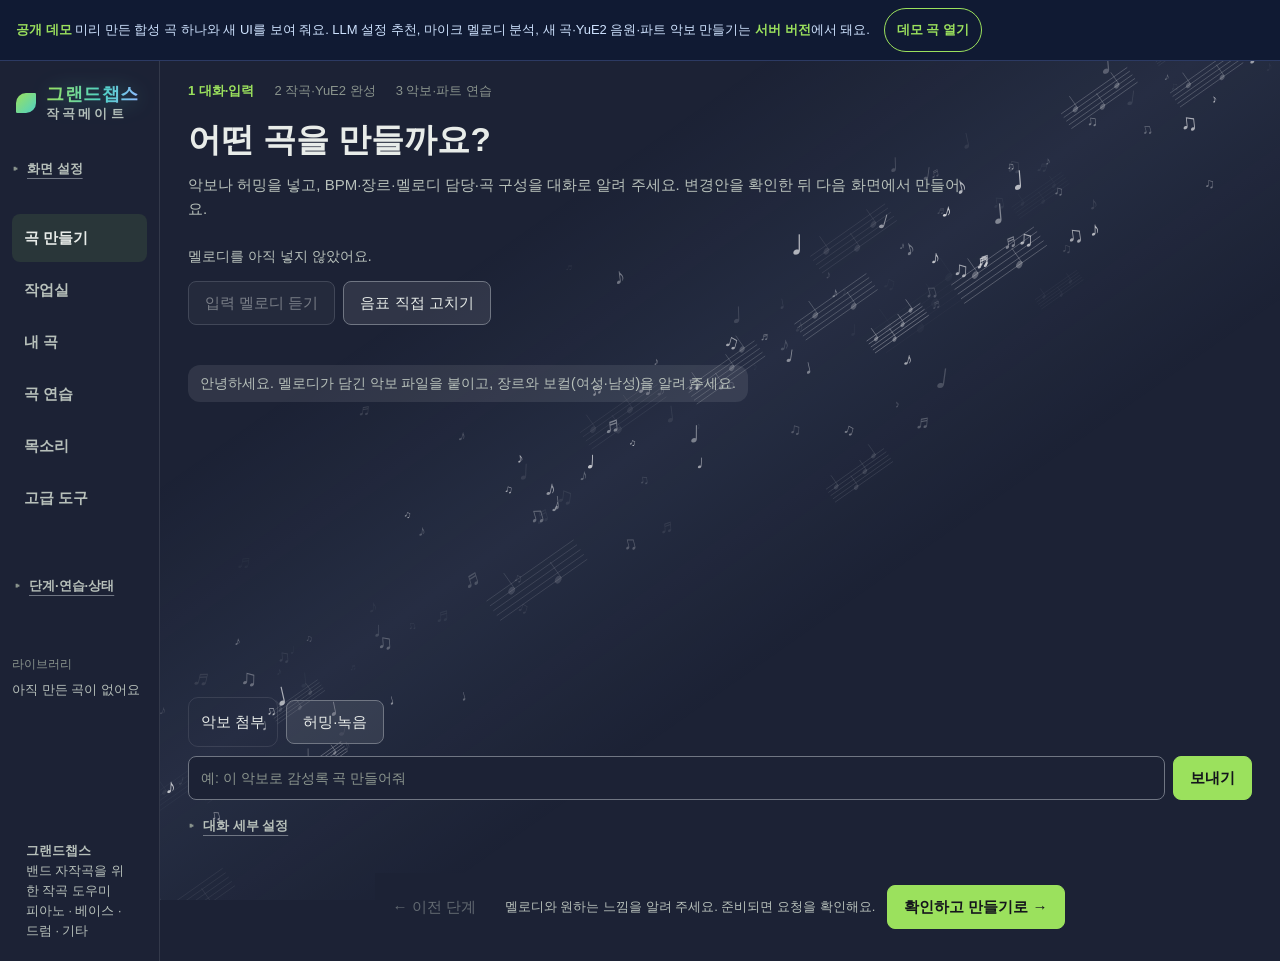
==== index.html @ 8d896503 "Keep short workspace pages and sidebar usable in the static demo" ====
<!doctype html><html lang="ko"><head><meta charset="utf-8">
<title>그랜드챕스 작곡메이트</title>
<meta name="viewport" content="width=device-width, initial-scale=1">
<style>/* 작곡메이트 - dark glass theme on the owner's palette sheet v3: a violet-tinged dark grey page, translucent glass panels over big genre-coloured lights,
   neutral greys without a green cast; lime = the user's seed, teal = what the app made, orange = warning / substitution.
   Lime and teal are for buttons, selected states, seed / app notes, the ambient glow, the hero and the cover only; panels, hairlines and help text stay grey. */
:root {
  color-scheme: dark;
  /* neutrals (sheet v3): page / glass panel / element on a panel / hairline. The three glass values are real alpha whites, so the lights show through. */
  --bg: #1C2235;                          /* page: a night-sky navy (user, 2026-10-13: the grey was "too black") */
  --surface: rgba(255,255,255,.06);       /* section cards, panels (+ backdrop-filter: blur(16px) on .card) */
  --surface-2: rgba(255,255,255,.09);     /* on a panel: tiles, chips, secondary buttons, ask boxes */
  --border: rgba(255,255,255,.10);        /* hairline, only where needed */
  /* the sheet's solid look-alikes over --bg: used inside color-mix(), for SVG fills, popups and as the fallback without backdrop-filter */
  --surface-px: #272E44; --surface-2-px: #303852; --border-px: #3C4561;
  /* text in three levels */
  --fg: #E8ECE9;          /* headings, main text, button labels */
  --fg-body: #B7C0BA;     /* explanations: help paragraphs, descriptions, quiet links */
  --fg-muted: #8A948D;    /* labels, units, placeholders, disabled / inactive, tertiary */
  /* accents */
  --seed: #9BE15D;        /* user's seed melody, primary actions, selected state */
  --ai: #4FD1C5;          /* made by the AI / the app */
  --warn: #F5A35C;        /* warnings, substitutions, needs a fix */
  /* derived from the neutrals only (mixes of grey with grey) */
  --surface-3: rgba(255,255,255,.14);                                  /* pressed / hover */
  --line-strong: color-mix(in srgb, var(--fg) 38%, var(--surface-px)); /* control border, grid bar lines (about 3:1 on a panel) */
  --seed-ink: #14151C;                                                 /* dark text on lime / the lime-teal gradient */
  /* tints below carry meaning (seed notes, app-made parts, warnings, selected state), they are not surfaces */
  --seed-tint: color-mix(in srgb, var(--seed) 14%, var(--surface-px));
  --seed-on: color-mix(in srgb, var(--seed) 10%, transparent);       /* selected choice: lime 10% over whatever is behind */
  --ai-tint: color-mix(in srgb, var(--ai) 14%, var(--surface-px));
  --warn-tint: color-mix(in srgb, var(--warn) 14%, var(--surface-px));
  --grad: linear-gradient(90deg, var(--seed), var(--ai));            /* the seed grows into a song: brand mark, hero rule, progress, seed word */
  --mid-k: 1;                                                        /* the third (mixed) light's strength: 0 on narrow screens */
  --grad-btn: linear-gradient(135deg, var(--seed), var(--ai));       /* main buttons and the "on" instrument chips */
  /* genre tile colours are set per tile below ([data-genre]); these two are the fallback for genres without a tile */
  --g-fallback-a: var(--fg-muted); --g-fallback-b: var(--border);
  /* type scale */
  --fs-h1: clamp(32px, 4.8vw, 54px); --fs-h2: 24px; --fs-h3: 16px; --fs-body: 15px; --fs-small: 13px;
  /* shape + space */
  --r-sm: 8px; --r-md: 12px; --r-lg: 16px; --r-pill: 999px;
  --gutter: 32px; --side-w: 220px; --player-h: 72px;
  --font: -apple-system, BlinkMacSystemFont, "Apple SD Gothic Neo", "Pretendard", "Noto Sans KR", "Malgun Gothic", "Segoe UI", sans-serif;
  --mono: ui-monospace, "SF Mono", Menlo, Consolas, monospace;
}
/* the two light colours follow the chosen genre (app.js syncGlow sets them on :root); registered as colours so a change really eases over 0.6 s */
@property --glow-a { syntax: "<color>"; inherits: true; initial-value: #9BE15D; }
@property --glow-b { syntax: "<color>"; inherits: true; initial-value: #4FD1C5; }
:root { transition: --glow-a .6s ease, --glow-b .6s ease; }
/* no backdrop-filter: the panels fall back to the sheet's solid approximations */
@supports not ((backdrop-filter: blur(1px)) or (-webkit-backdrop-filter: blur(1px))) {
  :root { --surface: #272E44; --surface-2: #303852; --border: #3C4561; --surface-3: #48526F; }
}
* { box-sizing: border-box; }
html { scroll-behavior: smooth; scroll-padding-top: 16px; }
body { margin: 0; position: relative; background: var(--bg); color: var(--fg); font: var(--fs-body)/1.6 var(--font); overflow-x: hidden; -webkit-font-smoothing: antialiased; }
/* depth: three round lights (800 px, 22% at the centre, easing to 0) at the top of the page, centred behind the hero so the panels below catch only their softer
   tails: --glow-a left, --glow-b right, their mix at the top centre (dropped on narrow screens, where two lights already cover the width). Glass panels show them through. */
body::before { content: ""; position: absolute; left: 0; right: 0; top: 0; height: 620px; pointer-events: none; z-index: 0;
  background:
    radial-gradient(circle 400px at 14% 150px, color-mix(in srgb, var(--glow-a) 22%, transparent), color-mix(in srgb, var(--glow-a) 11%, transparent) 40%, color-mix(in srgb, var(--glow-a) 3%, transparent) 70%, transparent),
    radial-gradient(circle 400px at 86% 130px, color-mix(in srgb, var(--glow-b) 22%, transparent), color-mix(in srgb, var(--glow-b) 11%, transparent) 40%, color-mix(in srgb, var(--glow-b) 3%, transparent) 70%, transparent),
    radial-gradient(circle 400px at 50% 40px, color-mix(in srgb, color-mix(in srgb, var(--glow-a), var(--glow-b)) calc(22% * var(--mid-k)), transparent), color-mix(in srgb, color-mix(in srgb, var(--glow-a), var(--glow-b)) calc(11% * var(--mid-k)), transparent) 40%, color-mix(in srgb, color-mix(in srgb, var(--glow-a), var(--glow-b)) calc(3% * var(--mid-k)), transparent) 70%, transparent); }
@media (max-width: 860px) { :root { --mid-k: 0; } }
a { color: var(--fg); text-decoration-color: var(--seed); text-underline-offset: 3px; }
code { font-family: var(--mono); font-size: .9em; background: var(--surface-2); padding: 1px 6px; border-radius: 6px; }

/* ---------- layout: sidebar + content ---------- */
.app { display: flex; min-height: 100vh; position: relative; z-index: 1; }
.side { position: sticky; top: 0; align-self: flex-start; height: 100vh; width: var(--side-w); flex: 0 0 var(--side-w);
  background: transparent; padding: 28px 16px; display: flex; flex-direction: column; gap: 24px; overflow-y: auto; }
.brand { display: flex; align-items: center; gap: 10px; font-size: 19px; font-weight: 800; letter-spacing: -.02em; padding: 0 8px; }
/* the name in two lines: 그랜드챕스 (the band) large and bright, 작곡메이트 small and spaced under it */
.brand-name {
  display: flex; flex-direction: column; line-height: 1.05; }
.brand-main {
  font-size: 25px; font-weight: 900; letter-spacing: .03em; font-style: normal; background: linear-gradient(100deg, var(--seed) 0%, var(--ai) 60%, #8FB8FF 100%);
  -webkit-background-clip: text; background-clip: text; color: transparent; filter: drop-shadow(0 2px 10px color-mix(in srgb, var(--ai) 35%, transparent)); }
.brand-sub {
  margin-top: 4px; font-size: 12.5px; font-weight: 600; letter-spacing: .42em; color: var(--fg-body); }
.brand-dot { width: 20px; height: 20px; border-radius: 50% 6% 50% 6%; background: linear-gradient(135deg, var(--seed), var(--ai)); flex: none; }
.side nav { display: flex; flex-direction: column; gap: 4px; }
.side nav a { color: var(--fg-muted); text-decoration: none; font-weight: 600; padding: 10px 14px; border-radius: var(--r-sm); white-space: nowrap;
  border-left: 3px solid transparent; transition: background .15s, color .15s; }
.side nav a:hover { background: var(--surface-2); color: var(--fg); }
.side nav a.done { color: var(--fg); }
.side nav a.on { color: var(--fg); background: var(--seed-on); border-left-color: var(--seed); }
.side nav a:focus-visible { outline: 2px solid var(--fg); outline-offset: 2px; }
.side-note { margin: auto 0 0; padding: 0 14px; color: var(--fg-body); font-size: 12.5px; line-height: 1.6; }
.content { flex: 1 1 auto; min-width: 0; padding: 0 var(--gutter) calc(var(--player-h) + 48px); }
.hero, main { max-width: 980px; margin-left: auto; margin-right: auto; }
.hero { margin-top: 28px; padding: 44px 8px 28px; position: relative;
  display: grid; grid-template-columns: minmax(0, 1.1fr) minmax(0, 1fr); gap: 16px 40px; align-items: center; }
.hero::before { content: ""; position: absolute; left: 8px; top: 20px; width: 56px; height: 4px; border-radius: 2px; background: var(--grad); }
.hero h1 { margin: 0; font-size: var(--fs-h1); line-height: 1.12; letter-spacing: -.04em; font-weight: 800; }
.hero h1 .seed-word { color: var(--seed); background: var(--grad); -webkit-background-clip: text; background-clip: text; color: transparent; }
.hero p { margin: 18px 0 0; max-width: 460px; color: var(--fg-body); font-size: 15px; line-height: 1.65; }
.hero-roll { display: block; width: 100%; max-width: 440px; height: auto; justify-self: end; }
/* hero piano roll: the drawing is the still picture (every note visible); the loop is added only when motion is welcome */
.hero-roll .roll-row { fill: var(--fg); opacity: .035; }
.hero-roll .roll-beat { stroke: var(--fg); stroke-opacity: .10; stroke-width: 1; }
.hero-roll .roll-note { transform-box: fill-box; }
.hero-roll .seed { fill: var(--seed); transform-origin: center; }
.hero-roll .ai { fill: var(--ai); transform-origin: left center; }
.hero-roll .roll-head { stroke: var(--fg); stroke-width: 1.5; stroke-linecap: round; opacity: 0; }
@media (prefers-reduced-motion: no-preference) {
  .hero-roll .roll-note { animation-duration: 3s; animation-iteration-count: infinite; animation-timing-function: cubic-bezier(.3, .7, .3, 1); }
  .hero-roll .roll-head { opacity: .35; animation: roll-head 3s linear infinite; }
  .hero-roll .s1 { animation-name: roll-s1; } .hero-roll .s2 { animation-name: roll-s2; } .hero-roll .s3 { animation-name: roll-s3; } .hero-roll .s4 { animation-name: roll-s4; }
  .hero-roll .t1 { animation-name: roll-t1; } .hero-roll .t2 { animation-name: roll-t2; } .hero-roll .t3 { animation-name: roll-t3; } .hero-roll .t4 { animation-name: roll-t4; }
  .hero-roll .t5 { animation-name: roll-t5; } .hero-roll .t6 { animation-name: roll-t6; } .hero-roll .t7 { animation-name: roll-t7; } .hero-roll .t8 { animation-name: roll-t8; }
  @keyframes roll-s1 { 0%, 4% { opacity: 0; transform: scale(.4); } 9% { opacity: 1; transform: scale(1.1); } 12%, 90% { opacity: 1; transform: scale(1); } 97%, 100% { opacity: 0; transform: scale(1); } }
  @keyframes roll-s2 { 0%, 10% { opacity: 0; transform: scale(.4); } 15% { opacity: 1; transform: scale(1.1); } 18%, 90% { opacity: 1; transform: scale(1); } 97%, 100% { opacity: 0; transform: scale(1); } }
  @keyframes roll-s3 { 0%, 16% { opacity: 0; transform: scale(.4); } 21% { opacity: 1; transform: scale(1.1); } 24%, 90% { opacity: 1; transform: scale(1); } 97%, 100% { opacity: 0; transform: scale(1); } }
  @keyframes roll-s4 { 0%, 22% { opacity: 0; transform: scale(.4); } 27% { opacity: 1; transform: scale(1.1); } 30%, 90% { opacity: 1; transform: scale(1); } 97%, 100% { opacity: 0; transform: scale(1); } }
  @keyframes roll-t5 { 0%, 30% { opacity: 1; transform: scaleX(0); } 40%, 90% { opacity: 1; transform: scaleX(1); } 97%, 100% { opacity: 0; transform: scaleX(1); } }
  @keyframes roll-t1 { 0%, 36% { opacity: 1; transform: scaleX(0); } 46%, 90% { opacity: 1; transform: scaleX(1); } 97%, 100% { opacity: 0; transform: scaleX(1); } }
  @keyframes roll-t6 { 0%, 42% { opacity: 1; transform: scaleX(0); } 52%, 90% { opacity: 1; transform: scaleX(1); } 97%, 100% { opacity: 0; transform: scaleX(1); } }
  @keyframes roll-t2 { 0%, 48% { opacity: 1; transform: scaleX(0); } 58%, 90% { opacity: 1; transform: scaleX(1); } 97%, 100% { opacity: 0; transform: scaleX(1); } }
  @keyframes roll-t3 { 0%, 54% { opacity: 1; transform: scaleX(0); } 64%, 90% { opacity: 1; transform: scaleX(1); } 97%, 100% { opacity: 0; transform: scaleX(1); } }
  @keyframes roll-t7 { 0%, 60% { opacity: 1; transform: scaleX(0); } 70%, 90% { opacity: 1; transform: scaleX(1); } 97%, 100% { opacity: 0; transform: scaleX(1); } }
  @keyframes roll-t4 { 0%, 66% { opacity: 1; transform: scaleX(0); } 76%, 90% { opacity: 1; transform: scaleX(1); } 97%, 100% { opacity: 0; transform: scaleX(1); } }
  @keyframes roll-t8 { 0%, 72% { opacity: 1; transform: scaleX(0); } 82%, 90% { opacity: 1; transform: scaleX(1); } 97%, 100% { opacity: 0; transform: scaleX(1); } }
  @keyframes roll-head { 0% { transform: translateX(0); } 90%, 100% { transform: translateX(320px); } }
}
main { padding: 8px 0 0; position: relative; }

/* ---------- cards + type ---------- */
/* one level of box: the section card (glass fill, no border). Everything inside is separated by space and small headings. */
.card { background: var(--surface); -webkit-backdrop-filter: blur(16px); backdrop-filter: blur(16px); border-radius: var(--r-lg); padding: 32px; margin: 20px 0; scroll-margin-top: 16px; }
h2 { margin: 0 0 18px; font-size: var(--fs-h2); font-weight: 800; line-height: 1.25; letter-spacing: -.03em; display: flex; align-items: center; flex-wrap: wrap; gap: 10px; }
h3 { margin: 32px 0 10px; font-size: var(--fs-h3); font-weight: 700; color: var(--fg); letter-spacing: -.01em; }
summary h3, details h3 { margin: 0; }
.row { display: flex; flex-wrap: wrap; gap: 10px 16px; align-items: center; margin: 12px 0; }
.status { color: var(--fg-muted); }
.status b { color: var(--fg); font-family: var(--mono); font-variant-numeric: tabular-nums; }
.help { color: var(--fg-body); font-size: var(--fs-small); }
.help:has(+ .more) { margin-bottom: 2px; }
.placeholder { color: var(--fg-muted); }
.hidden { display: none; }
label { color: var(--fg); }
.error, .bad { color: var(--warn); } .good { color: var(--ai); }
.error { padding: 10px 14px; border-radius: var(--r-sm); background: var(--warn-tint); border-left: 3px solid var(--warn); }
.errlist { white-space: pre-line; }
.tag { font-size: 12px; font-weight: 600; color: var(--fg-body); background: var(--surface-2); border: 1px solid var(--border);
  padding: 2px 12px; border-radius: var(--r-pill); }
.tag:empty { display: none; }
/* .ask and .error keep a tint because they carry meaning (a question, a warning) */
.ask { margin-top: 14px; padding: 16px 18px; border-radius: var(--r-md); background: var(--surface-2); }
.ask p { margin: 4px 0; } .ask h3 { margin-top: 0; }

/* ---------- controls: primary (lime, filled) / secondary (raised, outlined) / quiet (text only) ---------- */
button, select, input, textarea { font: inherit; color: var(--fg); }
button { background: var(--surface-2); border: 1px solid var(--line-strong); border-radius: var(--r-sm); padding: 9px 16px; cursor: pointer;
  transition: background .15s, border-color .15s, transform .1s, filter .15s; }
button:hover:not(:disabled) { background: var(--surface-3); border-color: var(--fg-muted); }
button:active:not(:disabled) { transform: scale(.98); }
button:disabled { opacity: .45; cursor: not-allowed; }
button.primary, button.primary:hover:not(:disabled) { background: var(--grad-btn); color: var(--seed-ink); border-color: var(--seed); font-weight: 700;
  box-shadow: 0 0 20px color-mix(in srgb, var(--seed) 30%, transparent); }
button.primary:hover:not(:disabled) { filter: brightness(1.08); box-shadow: 0 0 26px color-mix(in srgb, var(--seed) 42%, transparent); }
button.primary:active:not(:disabled) { filter: brightness(.92); }
/* quiet: stop, undo-like and back actions read as plain text until hovered */
button[id*="-stop"], #btn-step-prev, #btn-clear, #btn-edit-cancel { background: transparent; border-color: transparent; color: var(--fg-body); }
button[id*="-stop"]:hover:not(:disabled), #btn-step-prev:hover:not(:disabled), #btn-clear:hover:not(:disabled), #btn-edit-cancel:hover:not(:disabled) {
  background: var(--surface-2); border-color: var(--line-strong); color: var(--fg); }
/* selected choice (genre, instrument, melody entry mode) */
button.on { background: var(--seed-on); border-color: var(--seed); color: var(--fg); font-weight: 700; box-shadow: inset 0 0 0 1px var(--seed); }
button.on:hover:not(:disabled) { background: color-mix(in srgb, var(--seed) 16%, transparent); border-color: var(--seed); }
:focus-visible { outline: 2px solid var(--fg); outline-offset: 2px; }

input, select, textarea { background: var(--bg); border: 1px solid var(--line-strong); border-radius: var(--r-sm); padding: 9px 12px; min-width: 0; }
input::placeholder, textarea::placeholder { color: var(--fg-muted); opacity: 1; }
input:hover, select:hover, textarea:hover { border-color: var(--fg-muted); }
input:focus, select:focus, textarea:focus { outline: none; border-color: var(--seed); box-shadow: 0 0 0 3px color-mix(in srgb, var(--seed) 28%, transparent); }
input:focus-visible, select:focus-visible, textarea:focus-visible { outline: none; }
input[type="number"] { width: 90px; }
input[type="checkbox"] { width: 18px; height: 18px; padding: 0; accent-color: var(--seed); vertical-align: middle; border-radius: 4px; }
input[type="checkbox"]:focus-visible { outline: 2px solid var(--fg); outline-offset: 2px; box-shadow: none; }
input[type="file"] { border-radius: var(--r-md); max-width: 100%; }
input[type="file"]::file-selector-button { font: inherit; color: var(--fg); background: var(--surface-3); border: 0; border-radius: var(--r-sm);
  padding: 6px 14px; margin-right: 12px; cursor: pointer; }
select { appearance: none; padding-right: 34px; cursor: pointer;
  background-image: linear-gradient(45deg, transparent 50%, var(--fg-muted) 50%), linear-gradient(135deg, var(--fg-muted) 50%, transparent 50%);
  background-position: calc(100% - 18px) 55%, calc(100% - 13px) 55%; background-size: 5px 5px; background-repeat: no-repeat; }
select option { background: var(--surface-px); color: var(--fg); }
textarea { width: 100%; border-radius: var(--r-md); resize: vertical; }
details { margin: 12px 0; }
/* quiet by default: a small underlined text link, not a grey box */
summary { cursor: pointer; display: inline-block; padding: 4px 0; background: none; border: 0; color: var(--fg-body); font-size: 13px; font-weight: 600;
  list-style: none; user-select: none; text-decoration: underline; text-decoration-color: var(--line-strong); text-underline-offset: 5px; }
summary::-webkit-details-marker { display: none; }
summary::before { content: "\25B8"; display: inline-block; margin-right: 8px; color: var(--fg-muted); transition: transform .15s; text-decoration: none; }
details[open] > summary::before { transform: rotate(90deg); color: var(--fg); }
summary:hover { color: var(--fg); text-decoration-color: var(--fg-body); }
details[open] > summary { margin-bottom: 10px; color: var(--fg); }
/* the four working panels of step 3 get a heading-sized summary so the card still has a clear outline without boxes */
#practice-box > summary, #edit-box > summary, #band-box > summary, #yue-box > summary { font-size: 16px; font-weight: 700; color: var(--fg); text-decoration: none; padding: 8px 0; }
#practice-box, #edit-box, #band-box, #yue-box { margin: 28px 0; }
details.help { font-size: 14px; color: var(--fg-body); }
/* "자세히": the rest of a help paragraph */
details.more { margin: 0 0 12px; }
details.more > p { margin: 6px 0 0; font-size: 13px; color: var(--fg-body); max-width: 70ch; }
.quiet-links { margin: 18px 0 0; }
.quiet-links > details { margin: 4px 0; }
.sounds-grid { display: grid; grid-template-columns: repeat(auto-fill, minmax(210px, 1fr)); gap: 12px 16px; }
.sounds-grid label { display: flex; flex-direction: column; gap: 6px; font-size: 13px; }
.sounds-grid select { width: 100%; }

/* ---------- melody pad ---------- */
.pad { display: grid; grid-template-columns: repeat(8, 1fr); gap: 10px; margin: 16px 0; }
.pad button { padding: 14px 0; font-size: 20px; font-weight: 700; border-radius: var(--r-md); }
.pad button small { display: block; font-size: 11px; font-weight: 400; color: var(--fg-muted); }
.pad button:hover small { color: var(--fg); }
.pad.small { grid-template-columns: repeat(auto-fit, minmax(110px, 1fr)); }
.pad.small button { font-size: 13px; padding: 10px 8px; font-weight: 500; border-radius: var(--r-sm); }
.sheet-page { background: #fff; margin: 0 auto 12px; max-width: 900px; box-shadow: 0 1px 5px rgba(0,0,0,.35); }
.sheet-page svg { display: block; width: 100%; height: auto; }
.input-sheet.engraved { background: transparent; }
.tab-sheet:empty { display: none; }
.tab-sheet svg { display: block; max-width: 100%; height: auto; }
.melody .note { cursor: pointer; }
.melody .note.sel { outline: 2px solid var(--fg); outline-offset: 2px; border-radius: 4px; }
.melody { min-height: 56px; display: flex; flex-wrap: wrap; gap: 8px; padding: 12px; border-radius: var(--r-md); background: var(--bg); }
.bar { display: flex; gap: 4px; padding: 4px 8px; border-left: 2px solid var(--seed); }
.note { background: var(--seed-tint); border: 1px solid color-mix(in srgb, var(--seed) 45%, var(--surface-px)); border-radius: 8px; padding: 2px 8px; font-weight: 700; font-variant-numeric: tabular-nums; }
.note sub { color: var(--fg-body); font-weight: 400; }

/* ---------- chords / trace / leadsheet ---------- */
.chords { display: grid; grid-template-columns: repeat(auto-fill, minmax(200px, 1fr)); gap: 20px 28px; }
.chord { padding: 4px 0; }
.chord .sym { font-size: 22px; font-weight: 800; }
.chord .rn { color: var(--ai); margin-left: 8px; font-family: var(--mono); font-size: 13px; }
.chord p { margin: 6px 0; font-size: 13px; color: var(--fg-body); }
.chord.changed { outline: 2px solid var(--ai); outline-offset: 6px; border-radius: var(--r-sm); }
.trace { padding-left: 22px; margin: 0; color: var(--fg); } .trace li { margin: 5px 0; } .trace li::marker { color: var(--fg-muted); font-weight: 700; }
.trace b { margin-right: 6px; color: var(--fg); }
#leadsheet-input { width: 100%; font: 13px/1.5 var(--mono); }
.leadsheet { overflow-x: auto; background: var(--bg); padding: 14px; border-radius: var(--r-md);
  font: 13px/1.5 var(--mono); color: var(--fg); }

/* ---------- sheet music: OSMD draws black notation, so keep a light paper panel ---------- */
#sheet, #song-sheet, .input-sheet { overflow-x: auto; background: #fbfaf7; color: #111; border-radius: var(--r-md); margin-top: 12px; }
#song-sheet { margin-top: 0; }
.input-sheet { min-height: 0; }

/* ---------- piano roll (SVG): the user's notes are the seed, so lime ---------- */
.piano-roll { overflow-x: auto; border-radius: var(--r-md); margin: 12px 0; background: var(--bg); }
.piano-roll svg { display: block; touch-action: none; cursor: crosshair; user-select: none; }
.pr-row-white { fill: var(--surface-px); } .pr-row-black { fill: var(--bg); } .pr-row-key { fill: var(--surface-3); }
.pr-grid { stroke: var(--border-px); stroke-width: 1; } .pr-bar { stroke: var(--fg-muted); stroke-width: 1.5; }
.pr-note { fill: var(--seed); stroke: var(--bg); stroke-width: 1; rx: 4; }
.pr-label { fill: var(--fg-muted); font-size: 10px; }

/* ---------- style panel ---------- */
.style-box > h3:first-child { margin-top: 0; }
/* a checkbox + long sentence stays on one line instead of dropping the sentence below the box */
label.row:has(> input[type="checkbox"]) { flex-wrap: nowrap; align-items: flex-start; gap: 10px; }
label.row > input[type="checkbox"] { flex: none; margin-top: 3px; }
.filebtn { display: inline-flex; gap: 12px; align-items: center; cursor: pointer; flex-wrap: wrap; }
.filebtn input { max-width: 280px; }
#instruments, #instruments-extra { gap: 10px; }
/* instrument chips: off = grey outline only, on = the lime-teal gradient with dark ink (colour + weight, not colour alone) */
#instruments button, #instruments-extra button { border-radius: var(--r-pill); padding: 8px 18px; background: transparent; border: 1px solid var(--line-strong); color: var(--fg-body); }
#instruments button:hover:not(:disabled), #instruments-extra button:hover:not(:disabled) { background: transparent; border-color: var(--fg-body); color: var(--fg); }
#instruments button.on, #instruments-extra button.on,
#instruments button.on:hover:not(:disabled), #instruments-extra button.on:hover:not(:disabled) { background: var(--grad-btn); border-color: var(--seed); color: var(--seed-ink); font-weight: 700; box-shadow: none; }
#instruments button.on:hover:not(:disabled), #instruments-extra button.on:hover:not(:disabled) { filter: brightness(1.08); }
/* genre tiles: app.js makes one button per genre (data-genre). The tile body is the raised glass neutral; only the top band and its small
   glow take the genre's colours (--g1 -> --g2), and the selected tile gets a border and a 24 px glow in --g1. */
#genres { display: grid; grid-template-columns: repeat(auto-fill, minmax(132px, 1fr)); gap: 12px; margin: 16px 0 12px; align-items: stretch; }
#genres button { --g1: var(--g-fallback-a); --g2: var(--g-fallback-b);
  position: relative; overflow: hidden; min-height: 96px; padding: 26px 14px 12px; display: flex; align-items: flex-end; justify-content: flex-start; text-align: left;
  font-size: 16px; font-weight: 700; letter-spacing: -.01em; border: 2px solid transparent; border-radius: var(--r-md); color: var(--fg);
  /* the tile is the raised glass; a faint wash of its own colour sits under the band */
  background: linear-gradient(180deg, color-mix(in srgb, var(--g1) 14%, transparent), transparent 72%), var(--surface-2);
  transition: transform .15s, border-color .15s, box-shadow .15s; }
#genres button::before { content: ""; position: absolute; left: 0; right: 0; top: 0; height: 10px; background: linear-gradient(90deg, var(--g1), var(--g2));
  box-shadow: 0 2px 14px color-mix(in srgb, var(--g1) 30%, transparent); }
#genres button::after { content: "\2713"; position: absolute; right: 12px; bottom: 10px; font-size: 18px; font-weight: 800; color: var(--fg); opacity: 0; transform: scale(.6); transition: opacity .15s, transform .15s; }
#genres button:hover:not(:disabled) { transform: translateY(-2px); border-color: color-mix(in srgb, var(--g1) 45%, transparent); }
#genres button.on, #genres button.on:hover:not(:disabled) { border-color: var(--g1); box-shadow: 0 0 24px color-mix(in srgb, var(--g1) 35%, transparent); }
#genres button.on::after { opacity: 1; transform: scale(1); }
#genres button:focus-visible { outline: 2px solid var(--fg); outline-offset: 2px; }
/* the nine genres on screen, one colour pair each (palette sheet v2, sheet "장르 색"); unlisted genres keep the grey fallback */
#genres button[data-genre="ballad"]     { --g1: #4FD1C5; --g2: #3B5BDB; }
#genres button[data-genre="rock"]       { --g1: #FF5A4E; --g2: #FF9F43; }
#genres button[data-genre="kpop"]       { --g1: #F472B6; --g2: #A855F7; }
#genres button[data-genre="jpop"]       { --g1: #60A5FA; --g2: #22D3EE; }
#genres button[data-genre="piano_rock"] { --g1: #FBBF24; --g2: #F97316; }
#genres button[data-genre="pop_punk"]   { --g1: #FB7185; --g2: #FACC15; }
#genres button[data-genre="hard_rock"]  { --g1: #DC2626; --g2: #7F1D1D; }
#genres button[data-genre="emo_rock"]   { --g1: #A78BFA; --g2: #4FD1C5; }
#genres button[data-genre="modern_rock"]{ --g1: #34D399; --g2: #3B82F6; }
.srctag { font-size: 12px; color: var(--fg-muted); }
.srctag.rec { color: var(--ai); font-weight: 700; }
.rec-card { margin: 0; }
.rec-card dl { display: grid; grid-template-columns: max-content 1fr; gap: 4px 16px; margin: 10px 0; }
.rec-card dt { color: var(--fg-muted); } .rec-card dd { margin: 0; font-weight: 600; }

/* ---------- structure timeline: one block per section, width proportional to bars ----------
   Colour follows who wrote the section: seed (lime, the user's melody), model (teal, solid), rule (teal, dashed + paler).
   The script sets the source only on the inner .badge-seed / .badge-model / .badge-rule, so the block reads it with :has(). */
.timeline { display: flex; width: 100%; max-width: 100%; gap: 4px; margin: 12px 0; overflow-x: auto; padding: 4px 2px; }
/* flex-grow (set inline from the bar count) shares the card width proportionally, so gaps/borders never push the row out;
   min-width keeps every block clickable on a phone, where the row then scrolls horizontally instead of overflowing the card */
.tl { flex: 1 1 0%; min-width: 48px; padding: 10px 4px; overflow: hidden; border: 2px solid color-mix(in srgb, var(--ai) 55%, var(--surface-px)); border-radius: var(--r-sm);
  display: flex; flex-direction: column; align-items: center; gap: 3px; font-size: 12px; line-height: 1.25; text-align: center;
  color: var(--fg); background: var(--ai-tint); }
.tl:has(.badge-model) { border-color: var(--ai); background: color-mix(in srgb, var(--ai) 22%, var(--surface-px)); }
.tl:has(.badge-rule) { border-style: dashed; }
.tl:has(.badge-seed) { border-color: var(--seed); background: color-mix(in srgb, var(--seed) 20%, var(--surface-px)); }
.tl:hover:not(:disabled) { filter: brightness(1.2); }
.tl:focus-visible { outline: 2px solid var(--fg); outline-offset: 2px; }
.tl.selected { outline: 2px solid var(--fg); outline-offset: 2px; }
.tl .tl-name { font-weight: 700; max-width: 100%; overflow: hidden; text-overflow: ellipsis; white-space: nowrap; }
.tl .tl-bars { color: var(--fg); font-size: 11px; font-family: var(--mono); font-variant-numeric: tabular-nums; }
.badge { font-size: 11px; font-weight: 700; border-radius: var(--r-pill); padding: 0 8px; background: var(--bg); border: 1px solid var(--line-strong); color: var(--fg); white-space: nowrap; }
.badge-seed { color: var(--seed); border-color: var(--seed); }
.badge-model { color: var(--ai); border-color: var(--ai); }
.badge-rule { color: var(--ai); border-color: var(--ai); border-style: dashed; }

/* ---------- layout A (user's choice 2026-10-13): menu | create column | content ---------- */
:root { --create-w: 0px; }       /* the YuE2 column became the fourth card (user decision 2026-10-13) */
.create-col { position: sticky; top: 0; align-self: flex-start; height: 100vh; overflow-y: auto; width: var(--create-w); flex: 0 0 var(--create-w);
  padding: 28px 16px calc(var(--player-h) + 80px); border-right: 1px solid var(--border); background: color-mix(in srgb, var(--surface) 55%, transparent); }
.create-col h2 { font-size: 18px; margin: 0 0 8px; }
.create-col h2 small { color: var(--fg-muted); font-weight: 600; font-size: 12px; margin-left: 6px; }
.create-col .row { flex-wrap: wrap; gap: 8px; }
.create-col select, .create-col textarea, .create-col input[type="text"] { width: 100%; box-sizing: border-box; margin: 6px 0; }
.create-col label { display: block; font-size: 13px; }
.create-col #btn-yuesong { width: 100%; margin-top: 8px; }
#yuesong-sections { list-style: none; margin: 6px 0; padding: 0; }      /* one row per section: name, then the two boxes */
#yuesong-sections li { display: flex; flex-wrap: wrap; align-items: center; gap: 4px 12px; padding: 6px 0; border-top: 1px solid var(--border); }
#yuesong-sections li > span { flex: 1 1 100%; font-weight: 600; font-size: 13px; }
#yuesong-sections label { display: inline-flex; align-items: center; gap: 4px; }
#btn-yuesong-sections-reset { padding: 2px 8px; font-size: 12px; }
#views { margin-bottom: 14px; }
.view { padding: 32px var(--gutter); }
.view.hidden { display: none; }
body[data-view="library"] .content > :not(.view), body[data-view="queue"] .content > :not(.view), body[data-view="settings"] .content > :not(.view), body[data-view="practice"] .content > :not(.view) { display: none; }
#lib-view-list { list-style: none; margin: 16px 0 0; padding: 0; display: grid; grid-template-columns: repeat(auto-fill, minmax(240px, 1fr)); gap: 10px; }
#lib-view-list button { display: block; width: 100%; text-align: left; padding: 12px; }
#lib-view-list button small { display: block; color: var(--fg-muted); margin-top: 4px; }
.content { min-width: 0; }
/* The layout steps down with the window width: >= 1280 menu | create column | content; 980-1279 the menu folds to icons
   (its words stay in aria-label and title); 640-979 the menu is a bar on top and the create column sits over the
   content; < 640 one column with 16px sides (the last block of the responsive section). */
@media (max-width: 1279px) {
  :root { --side-w: 72px; }
  .side { padding: 28px 8px; align-items: stretch; }
  .side .lbl, .side .side-lib, .side .side-lib-title, .side .side-note { display: none; }
  .brand { justify-content: center; padding: 0; }
  .side nav a { padding: 10px 0; text-align: center; font-size: 17px; }
}
@media (max-width: 979px) {
  :root { --side-w: 0px; --gutter: 16px; }
  .app { flex-direction: column; flex-wrap: nowrap; }
  .side { position: sticky; top: 0; z-index: 40; width: 100%; flex: none; height: auto; flex-direction: row; align-items: center; gap: 12px;
    padding: 10px var(--gutter); border-bottom: 1px solid var(--border); background: color-mix(in srgb, var(--bg) 92%, transparent);
    -webkit-backdrop-filter: blur(14px); backdrop-filter: blur(14px); overflow: hidden; }
  .side .lbl { display: inline; }
  .brand { font-size: 16px; white-space: nowrap; flex: none; }
  .side nav { flex-direction: row; gap: 4px; overflow-x: auto; flex: 0 1 auto; min-width: 0; scrollbar-width: none; }
  .side nav a { padding: 7px 12px; font-size: 14px; border-left: 0; border-bottom: 3px solid transparent; }
  .side nav a.on { border-bottom-color: var(--seed); }
  #views { margin-bottom: 0; }
  .create-col { position: static; height: auto; overflow: visible; width: auto; flex: 1 1 100%; border-right: 0; border-bottom: 1px solid var(--border);
    padding: 20px var(--gutter) 16px; }
  .content { padding-bottom: calc(var(--player-h) * 2 + 48px); }   /* room to scroll clear of the library bar and the player bar */
}

/* ---------- library: the list in the side menu and its own player (YuE2 songs) ---------- */
.side-lib { margin-top: 18px; }
.side-lib-title { font-size: 12px; color: var(--fg-muted); margin-bottom: 6px; }
#lib-list { max-height: 34vh; overflow-y: auto; margin: 0; padding: 0; list-style: none; }
#lib-list button { display: block; width: 100%; text-align: left; margin: 0 0 4px; padding: 6px 8px; font-size: 12px; background: transparent; }
#lib-list button small { display: block; color: var(--fg-muted); }
#lib-list button.on { outline: 1px solid var(--seed); color: var(--seed); }
/* keyboard focus as on the menu links; in the scrolling list the ring is drawn inside, where it is not clipped */
#lib-list button:focus-visible { outline: 2px solid var(--fg); outline-offset: -2px; }
#lib-view-list button:focus-visible, .create-col button:focus-visible, .libbar button:focus-visible { outline: 2px solid var(--fg); outline-offset: 2px; }
.libbar { position: fixed; left: calc(var(--side-w) + var(--create-w)); right: 0; bottom: var(--player-h); z-index: 49; display: flex; flex-wrap: wrap; align-items: center; gap: 12px;
  padding: 8px var(--gutter); background: color-mix(in srgb, var(--surface-px) 92%, transparent);   /* starts right of the create column, which stays usable */
  -webkit-backdrop-filter: blur(16px); backdrop-filter: blur(16px); border-top: 1px solid var(--line-strong); }
.libbar.hidden { display: none; }
.libbar audio { flex: 1 1 260px; height: 34px; }
.libbar #lib-volume { width: 110px; }
.libbar pre { flex: 1 1 100%; max-height: 30vh; overflow: auto; margin: 0; white-space: pre-wrap; color: var(--fg-body); font: inherit; }
@media (max-width: 979px) { .libbar { left: 0; } }      /* the create column is no longer beside the content: full width */

/* ---------- bottom now-playing bar ---------- */
.playerbar { position: fixed; left: calc(var(--side-w) + var(--create-w)); right: 0; bottom: 0; z-index: 50; height: var(--player-h);
  display: flex; align-items: center; gap: 16px; padding: 0 var(--gutter);   /* like the library bar: the create column stays usable */
  background: color-mix(in srgb, var(--surface-px) 88%, transparent); -webkit-backdrop-filter: blur(16px); backdrop-filter: blur(16px);
  border-top: 1px solid var(--line-strong); box-shadow: 0 -8px 30px rgba(0,0,0,.45); }
.playerbar.hidden { display: none; }
@media (max-width: 979px) { .playerbar { left: 0; } }   /* the create column is above the content: full width */
.pb-bar { flex: 0 1 220px; height: 6px; border-radius: 3px; background: var(--surface-3); overflow: hidden; }
.pb-bar i { display: block; height: 100%; width: 0; background: var(--grad); }
.pb-time { flex: none; font: 12px/1 var(--mono); color: var(--fg-muted); min-width: 86px; text-align: right; font-variant-numeric: tabular-nums; }
.playerbar #pb-title { flex: 1 1 auto; min-width: 0; font-weight: 700; white-space: nowrap; overflow: hidden; text-overflow: ellipsis; }
.pb-eq { display: inline-flex; align-items: flex-end; gap: 3px; width: 28px; height: 24px; flex: none; }
.pb-eq i { display: block; width: 5px; height: 100%; border-radius: 3px; background: var(--seed); transform-origin: bottom; transform: scaleY(.35); }
.playerbar:not(.hidden) .pb-eq i { animation: pb-bounce 900ms ease-in-out infinite; }
.pb-eq i:nth-child(2) { animation-delay: -300ms; } .pb-eq i:nth-child(3) { animation-delay: -600ms; }
@keyframes pb-bounce { 0%, 100% { transform: scaleY(.3); } 50% { transform: scaleY(1); } }
.playerbar .pb-stop { background: transparent; border-color: var(--seed); color: var(--seed); font-weight: 700; flex: none; }
.playerbar .pb-stop:hover:not(:disabled) { background: var(--seed-tint); border-color: var(--seed); }
@media (prefers-reduced-motion: reduce) {
  *, *::before, *::after { animation: none !important; transition: none !important; scroll-behavior: auto !important; }
  .pb-eq i:nth-child(1) { transform: scaleY(.45); } .pb-eq i:nth-child(2) { transform: scaleY(.9); } .pb-eq i:nth-child(3) { transform: scaleY(.65); }
}

/* ---------- responsive ---------- */
@media (max-width: 860px) {
  :root { --gutter: 16px; }
  .app { flex-direction: column; }
  .side { position: sticky; top: 0; z-index: 40; width: 100%; flex: none; height: auto; flex-direction: row; align-items: center; gap: 12px;
    padding: 10px 16px; border-right: 0; border-bottom: 1px solid var(--border); background: color-mix(in srgb, var(--bg) 92%, transparent);
    -webkit-backdrop-filter: blur(14px); backdrop-filter: blur(14px); overflow: hidden; }
  .brand { padding: 0; font-size: 16px; white-space: nowrap; flex: none; }
  .side nav { flex-direction: row; gap: 4px; overflow-x: auto; flex: 1 1 auto; min-width: 0; scrollbar-width: none; }
  .side nav::-webkit-scrollbar { display: none; }
  .side nav a { padding: 7px 14px; font-size: 14px; border-left: 0; border-bottom: 3px solid transparent; }
  .side nav a.on { border-bottom-color: var(--seed); }
  .side-note { display: none; }
  .content { width: 100%; padding-top: 0; }
  .hero { margin-top: 8px; padding: 36px 4px 20px; }
  .hero::before { left: 4px; top: 12px; }
  .card { padding: 22px 16px; border-radius: var(--r-md); margin: 16px 0; }
  .playerbar { padding: 0 var(--gutter); }
  .pad { grid-template-columns: repeat(4, 1fr); gap: 8px; }
  html { scroll-padding-top: 72px; } .card { scroll-margin-top: 72px; }
}
@media (max-width: 760px) {
  .hero { grid-template-columns: 1fr; }
  .hero-roll { justify-self: start; max-width: 420px; }
  :root { --fs-h2: 22px; }
}
@media (max-width: 480px) {
  #genres { grid-template-columns: repeat(2, 1fr); }
  .pad.small { grid-template-columns: repeat(2, 1fr); }
  .row > button { flex: 1 1 auto; }
  .row > input[style] { min-width: 0 !important; width: 100%; }
  .rec-card dl { grid-template-columns: 1fr; }
}
@media (max-width: 639px) {      /* one column: 16px sides, nothing wider than the window, the bars wrap to two lines */
  :root { --gutter: 16px; --player-h: 104px; }
  .app { max-width: 100vw; overflow-x: clip; }
  .side { flex-wrap: wrap; row-gap: 6px; }
  .brand .lbl { display: none; }
  .side nav { flex: 1 1 0; }
  .side nav + .side-lib-title + nav { flex: 1 1 100%; }
  .create-col, .content { padding-left: 16px; padding-right: 16px; }
  .playerbar { flex-wrap: wrap; align-content: center; gap: 8px 12px; padding: 8px var(--gutter); }
  .playerbar #pb-title { flex: 1 1 calc(100% - 40px); }
  .pb-bar { flex: 1 1 auto; }
  .pb-time { min-width: 0; }
  .libbar { gap: 8px 6px; padding: 8px var(--gutter); }
  .libbar audio { flex: 1 1 100%; }
  .libbar #lib-volume { width: 52px; }
  .libbar button { padding: 6px 10px; }
}

/* genre traits panel */
.genre-notes { display: grid; gap: 16px; margin-top: 10px; }
.genre-note { padding: 2px 0; }
.genre-note b { font-size: 13px; }
.genre-note p { margin: 4px 0 0; font-size: 13px; color: var(--fg-body); }
.genre-note .kit { color: var(--fg-muted); }

/* uploaded score comparison */
.voice-box { margin: 14px 0; }
.voice-box p { margin: 0 0 6px; font-size: 13px; }

/* part editor grid: the app's parts are teal, the selected note is plain text colour */
.edit-grid { overflow: auto; max-height: 420px; border-radius: var(--r-sm); background: var(--bg); margin: 8px 0; }
.edit-grid svg { display: block; }
.edit-grid .eg-row-white { fill: var(--surface-px); } .edit-grid .eg-row-black { fill: var(--bg); }
.edit-grid .eg-line-bar { stroke: var(--fg-muted); } .edit-grid .eg-line-beat { stroke: var(--line-strong); } .edit-grid .eg-line-sub { stroke: var(--border-px); }
.edit-grid .eg-note { fill: var(--ai); stroke: var(--bg); }
.edit-grid .eg-note.sel { fill: var(--fg); }
.edit-grid .eg-note.over { fill: var(--fg-muted); }
.edit-grid .eg-ring { fill: var(--line-strong); opacity: .8; }
.edit-grid .eg-label { fill: var(--fg-muted); font: 10px var(--mono, monospace); }

/* one step per page: the tabs in the site header are the only visible step indicator.
   The in-body #stepper stays in the DOM (the script marks it and scrolls to it at every step change) but is clipped away,
   not display:none, so scrollIntoView still has a box to scroll to; its buttons are also tabindex=-1 and aria-hidden in the HTML. */
.stepper { position: absolute; top: 0; left: 0; width: 1px; height: 1px; margin: 0; padding: 0; overflow: hidden; clip-path: inset(50%); white-space: nowrap; list-style: none; }
.start-choice { display: flex; gap: 8px; align-items: center; flex-wrap: wrap; margin: 0 0 12px; }
.start-choice > span { color: var(--fg-body); }
.step-nav { display: flex; justify-content: space-between; align-items: center; gap: 12px; margin: 16px 0 40px; }
/* conversation mode: the form's first two steps are put away, the result cards (step 3) stay */
body.chat-mode main > [data-step="1"], body.chat-mode main > [data-step="2"] { display: none !important; }
body:not(.chat-mode) #chat-card { display: none; }
.mode-tabs { display: flex; gap: 8px; margin: 0 0 12px; }
.mode-tabs button.on { background: var(--seed); color: var(--bg); border-color: var(--seed); }
.chat-log { list-style: none; margin: 8px 0 12px; padding: 0; display: flex; flex-direction: column; gap: 8px; max-height: 46vh; overflow-y: auto; }
.chat-log li { max-width: 80%; padding: 8px 12px; border-radius: 12px; white-space: pre-wrap; line-height: 1.5; }
.chat-log li.chat-me { align-self: flex-end; background: color-mix(in srgb, var(--seed) 22%, var(--surface-2)); color: var(--fg); }
.chat-log li.chat-app { align-self: flex-start; background: var(--surface-2); color: var(--fg-body); }
main[data-step="1"] > [data-step]:not([data-step="1"]) { display: none !important; }
main[data-step="2"] > [data-step]:not([data-step="2"]) { display: none !important; }
main[data-step="3"] > [data-step]:not([data-step="3"]) { display: none !important; }
main[data-step="4"] > [data-step]:not([data-step="4"]) { display: none !important; }
main[data-start="score"] > [data-start]:not([data-start="score"]) { display: none !important; }
main[data-start="type"] > [data-start]:not([data-start="type"]) { display: none !important; }
main[data-start="sheet"] > [data-start]:not([data-start="sheet"]) { display: none !important; }
main[data-start="hum"] > [data-start]:not([data-start="hum"]) { display: none !important; }
.release-switch { display: block; margin: 12px 0 4px; font-size: 13px; }
.credits { margin: 8px 0 0; padding-left: 18px; font-size: 12px; color: var(--fg-body); }
.credits li { margin: 3px 0; }
/* instrument substitution notice (plugin missing -> default sound used) */
#audio-notes { margin: 8px 0; padding: 10px 14px; border-radius: var(--r-sm); background: var(--warn-tint); border-left: 3px solid var(--warn); color: var(--warn); }
/* ---------- song cover (drawn by app.js drawCover on a canvas; the PNG button saves the same canvas) ---------- */
.song-cover { display: block; width: min(100%, 300px); aspect-ratio: 1; height: auto; border-radius: var(--r-lg); margin: 0 0 22px; background: var(--surface-2);
  box-shadow: 0 0 40px color-mix(in srgb, var(--glow-a) 28%, transparent), 0 8px 30px rgba(0,0,0,.4); }
@media (min-width: 700px) {      /* wide: the cover sits left of the title, the sentence and the first buttons; the practice panel starts below it */
  .song-cover { float: left; width: 280px; margin: 0 32px 16px 0; }
  #practice-box { clear: both; }
}

/* paper stays paper: no lights, no glass on print */
@media print {
  body::before { display: none; }
  .card, .playerbar { background: none; -webkit-backdrop-filter: none; backdrop-filter: none; box-shadow: none; }
}
/* make step: a ring while a making request runs (a still ring under reduced motion; the words say the same) */
.make-busy { display: flex; align-items: center; gap: 10px; margin: 14px 0 0; color: var(--fg); font-size: 14px; }
.make-busy.hidden { display: none; }
.spinner { flex: none; width: 22px; height: 22px; border-radius: 50%; border: 3px solid var(--border); border-top-color: var(--seed); border-right-color: var(--ai); }
@media (prefers-reduced-motion: no-preference) { .spinner { animation: spin .8s linear infinite; } }
@keyframes spin { to { transform: rotate(360deg); } }

/* the open question's answers as buttons, right under the conversation */
.chat-choices { flex-wrap: wrap; gap: 8px; margin: 4px 0 10px; }
.chat-choices.hidden { display: none; }
.chat-choices button { border-color: var(--seed); color: var(--seed); background: var(--seed-on); font-weight: 700; }

/* ---------- the song's route map (#song-route): a station per section on one line, the dot follows the playback ---------- */
.route { display: flow-root; margin: 12px 0 8px; }     /* beside the floated cover, not under it */
.route-track { position: relative; height: 76px; margin: 0 28px; }       /* inset so the first and last names fit */
.route-line { position: absolute; left: 0; top: 32px; width: 100%; height: 12px; overflow: visible; }
.route-line line { stroke-width: 6; stroke-linecap: round; vector-effect: non-scaling-stroke; }
.route-stop { position: absolute; top: 30px; transform: translateX(-50%); padding: 22px 2px 0; border: 0; background: transparent;
  color: var(--fg-body); font-size: 12px; line-height: 1.2; white-space: nowrap; cursor: pointer; }
.route-stop::before { content: ""; position: absolute; top: 0; left: 50%; width: 16px; height: 16px; margin-left: -8px; box-sizing: border-box;
  border-radius: 50%; background: var(--bg); border: 3px solid var(--fg); }
.route-stop.up { top: -6px; padding: 0 2px 22px; }                       /* every other name above the line: short sections stay readable */
.route-stop.up::before { top: auto; bottom: -16px; }
.route-stop.mine::before { border-color: var(--seed); }
.route-stop:hover, .route-stop:focus-visible { color: var(--fg); }
.route-stop:focus-visible { outline: 2px solid var(--fg); outline-offset: 2px; border-radius: 4px; }
.route-dot { position: absolute; top: 38px; left: 0; width: 12px; height: 12px; margin: -6px 0 0 -6px; border-radius: 50%;
  background: var(--fg); box-shadow: 0 0 0 3px color-mix(in srgb, var(--fg) 25%, transparent); pointer-events: none; }
@media (prefers-reduced-motion: no-preference) { .route-dot { transition: left .2s linear; } }
.route-key { display: flex; flex-wrap: wrap; gap: 4px 14px; margin: 0; color: var(--fg-muted); font-size: 12px; }
.route-key span::before { content: ""; display: inline-block; width: 16px; height: 4px; border-radius: 2px; margin-right: 6px; vertical-align: middle; }
.route-key .k-seed::before { background: var(--seed); } .route-key .k-ai::before { background: var(--ai); } .route-key .k-rule::before { background: var(--line-strong); }

/* ---------- the part lines over the library bar (#lib-lines): one line per part, my part dimmed and dashed ---------- */
.lib-lines { list-style: none; margin: 0; padding: 0; flex: 1 1 100%; display: grid; grid-template-columns: 1fr 1fr; gap: 2px 16px; }   /* three short rows */
.lib-lines li { display: flex; align-items: center; gap: 8px; font-size: 11px; line-height: 12px; color: var(--fg-body); }
.lib-lines b { flex: 0 0 3.2em; font-weight: 600; }
.lib-lines .line { flex: 1 1 auto; height: 0; border-top: 4px solid var(--line); border-radius: 2px; }
.lib-lines .line-tag { flex: 0 0 auto; min-width: 3.5em; color: var(--line); font-weight: 700; }
.lib-lines [data-part="vocal"] { --line: var(--seed); }
.lib-lines [data-part="guitar"] { --line: var(--ai); }
.lib-lines [data-part="bass"] { --line: var(--warn); }
.lib-lines [data-part="keys"] { --line: color-mix(in srgb, var(--seed) 50%, var(--ai)); }
.lib-lines [data-part="drums"] { --line: var(--fg-body); }
.lib-lines li.mine .line { border-top-style: dashed; opacity: .45; }
.lib-lines li.mine .line-tag { color: var(--fg); }

/* ---------- a short rise into view: the finished first part and its new library card ---------- */
@media (prefers-reduced-motion: no-preference) {
  .rise { animation: rise 300ms cubic-bezier(.2,.8,.2,1); }
  @keyframes rise { from { opacity: 0; transform: translateY(12px); } to { opacity: 1; transform: none; } }
}

/* ---------- day / night: the light palette (#btn-theme sets data-theme="light"; the dark one above is the default) ---------- */
:root[data-theme="light"] {
  color-scheme: light;
  --bg: #F5F6F8; --surface: rgba(20,22,28,.05); --surface-2: rgba(20,22,28,.08); --border: rgba(20,22,28,.12);
  --surface-px: #FFFFFF; --surface-2-px: #EEF0F3; --border-px: #D5D9DF; --surface-3: rgba(20,22,28,.12);
  --fg: #15171B; --fg-body: #3E444C; --fg-muted: #5E666F;
  --seed: #3F8A12; --ai: #0F7F75; --warn: #B0560A; --seed-ink: #FFFFFF;
}
.theme-btn { display: flex; align-items: center; gap: 6px; width: 100%; margin: 0 0 14px; padding: 8px 14px; border: 1px solid var(--border);
  border-radius: var(--r-sm); background: transparent; color: var(--fg-muted); font: inherit; font-weight: 600; text-align: left; cursor: pointer; }
.theme-btn:hover { background: var(--surface-2); color: var(--fg); }
.theme-btn:focus-visible { outline: 2px solid var(--fg); outline-offset: 2px; }
@media (max-width: 1279px) { .theme-btn { justify-content: center; padding: 8px 0; } }
@media (max-width: 979px) { .theme-btn { width: auto; flex: none; margin: 0; padding: 6px 10px; } }
@media (max-width: 639px) { .theme-btn .lbl { display: none; } }      /* one column: the icon only, its name stays in aria-label and title */

/* ---------- the four-step guide at the top of the create column, and the callout of what to know ---------- */
.guide { margin: 0 0 12px; }
.guide summary { cursor: pointer; font-weight: 700; font-size: 13px; color: var(--fg); }
.guide-list { margin: 8px 0; padding-left: 20px; font-size: 13px; color: var(--fg-body); }
.guide-list li { margin: 4px 0; }
.callout { border-left: 3px solid var(--warn); background: var(--warn-tint); padding: 10px 12px; border-radius: var(--r-sm); font-size: 12.5px; color: var(--fg-body); }
.callout b { color: var(--fg); }
.callout ul { margin: 6px 0 0; padding-left: 18px; }

/* ---------- skip link: off screen until reached with Tab, then over the top left corner of the window (fixed: the page
   scrolls itself to the current step on load, so a link at the top of the document would be out of sight) ---------- */
.skip-link {
  position: fixed; left: 16px; top: -60px; z-index: 100; padding: 8px 14px; border-radius: var(--r-sm);
  background: var(--surface-px); color: var(--fg); font-weight: 700; text-decoration: none; border: 1px solid var(--line-strong); }
.skip-link:focus {
  top: 8px; outline: 2px solid var(--fg); outline-offset: 2px; }
#main-content:focus, #page-top:focus { outline: none; }

/* ---------- the flow's cards (3 song, 4 YuE2 audio, 5 part scores and practice): buttons in an even grid ---------- */
.btn-grid {
  display: grid; grid-template-columns: repeat(auto-fill, minmax(190px, 1fr)); gap: 10px; margin: 12px 0; }
.btn-grid > button { width: 100%; min-height: 44px; }
#song .song-actions { clear: none; }
#yue2-card h2 small, #practice-card h2 small { color: var(--fg-muted); font-size: 13px; font-weight: 600; margin-left: 6px; }
#yue2-card select, #yue2-card textarea, #yue2-card input[type="text"] { box-sizing: border-box; margin: 6px 0; }
#yue2-card textarea, #yue2-card input[type="text"] { width: 100%; }
#yue2-card #btn-yuesong { min-width: 200px; }
.yue2-take { margin-top: 12px; }
.yue2-take audio { width: 100%; }
.lyrics-view { white-space: pre-wrap; margin: 8px 0; padding: 10px 12px; border-radius: var(--r-sm); background: var(--surface-2);
  color: var(--fg-body); font: inherit; max-height: 30vh; overflow: auto; }
.lyrics-view.hidden { display: none; }
#lib-practice { margin-top: 16px; }
#lib-practice h3 { margin: 0 0 6px; font-size: var(--fs-h3); }
#practice-box .row { gap: 8px 10px; }
#yuesong-sections { display: grid; grid-template-columns: repeat(auto-fill, minmax(230px, 1fr)); column-gap: 20px; }   /* ten sections: a few short rows */
.side nav a[data-jump].on { background: transparent; border-left-color: transparent; }   /* 4 and 5 are places inside step 3: only "3" is lit */

/* ---------- the background notes (#bg-notes): behind everything, never in the way ---------- */
.bg-notes {
  position: fixed; inset: 0; width: 100%; height: 100%; z-index: 0; pointer-events: none; }

/* what the app understood from a message: a small line under it, like a chip */
.chat-log li.chat-understood { align-self: flex-end; max-width: 100%; margin: -2px 0 2px; padding: 2px 10px; border-radius: var(--r-pill); font-size: 12px;
  color: var(--ai); background: var(--ai-tint); list-style: none; }

/* big text: the type size variables grow (the page's sizes all come from them) */
:root[data-size="big"] { --fs-body: 18px; --fs-small: 15px; --fs-h2: 28px; --fs-h3: 19px; }
:root[data-size="big"] .help, :root[data-size="big"] .callout, :root[data-size="big"] .guide-list { font-size: 16px; }
:root[data-size="big"] button, :root[data-size="big"] select, :root[data-size="big"] input, :root[data-size="big"] textarea { font-size: 17px; }

/* the way back to the conversation, on the song card (only while the conversation is the way in) */
.back-chat { display: inline-block; margin: 0 0 10px; padding: 6px 12px; font-size: 13px; border-color: var(--seed); color: var(--seed); background: var(--seed-on); }
body:not(.chat-mode) #btn-back-chat { display: none; }

/* 2026-10-14: the YuE2 card keeps the plain choices in view; practice on a saved song has its own menu */
#yuesong-advanced { margin: 12px 0; }
#yuesong-advanced > summary { cursor: pointer; }
#yue2-card .row > b { margin-right: 4px; }
.go-practice { display: flex; flex-wrap: wrap; align-items: center; gap: 8px 14px; margin-top: 20px; padding: 14px 16px; }
.go-practice .help { flex: 1 1 220px; min-width: 0; }
#practice-export { margin: 10px 0; }
#practice-songs { display: grid; grid-template-columns: repeat(auto-fill, minmax(220px, 1fr)); gap: 10px; margin: 12px 0; padding: 0; list-style: none; }
#practice-songs button { width: 100%; text-align: left; }
#practice-songs button small { display: block; color: var(--fg-muted); }
#btn-lib-full { margin: 8px 0; }
/* Agent-first workspace: purposeful navigation, focused editor, persistent assistant. */
body.workspace-app { --side-w: 184px; --gutter: 28px; background: var(--bg); }
body.workspace-app::before, body.workspace-app .hero, body.workspace-app .mode-tabs { display: none !important; }
body.workspace-app .app { display: grid; grid-template-columns: 184px minmax(0, 1fr) 360px; min-height: 100dvh; }
body.workspace-app .side { width: auto; padding: 20px 12px; gap: 18px; background: var(--bg); border-right: 1px solid var(--border); }
body.workspace-app .brand { order: -1; padding: 4px; }
body.workspace-app .brand-main { font-size: 22px; }
body.workspace-app .brand-sub { letter-spacing: .25em; }
body.workspace-app .side nav a { min-height: 44px; border: 0; padding: 12px; color: var(--fg-body); }
body.workspace-app .side nav a.on { color: var(--fg); background: var(--seed-on); }
body.workspace-app .content { width: auto; padding: 30px 28px 120px; min-width: 0; }
.workspace-welcome { margin-bottom: 24px; }
.workspace-welcome h1, .workspace-heading h1 { font-size: clamp(25px, 2.6vw, 36px); margin: 8px 0 12px; line-height: 1.3; }
.workspace-welcome p { margin: 0 0 16px; color: var(--fg-body); max-width: 52em; }
.workspace-eyebrow { font-size: 11px; letter-spacing: .12em; }
.workspace-starts { display: flex; flex-wrap: wrap; gap: 8px; margin: 14px 0; }
body.workspace-app button { min-height: 44px; box-shadow: none; }
body.workspace-app button:focus-visible, body.workspace-app a:focus-visible { outline: 2px solid var(--seed); outline-offset: 3px; }
body.workspace-app button.primary { background: var(--seed); color: var(--seed-ink); }
body.workspace-app .card { background: var(--surface-px); backdrop-filter: none; -webkit-backdrop-filter: none; border: 1px solid var(--border); box-shadow: none; padding: 22px; margin: 16px 0; }
body.workspace-app .card h2 { font-size: 20px; margin: 0 0 12px; }
body.workspace-app .help { color: var(--fg-body); }
body.workspace-app input, body.workspace-app select, body.workspace-app textarea { max-width: 100%; min-width: 0; }
body.workspace-app .row { min-width: 0; flex-wrap: wrap; }
body.workspace-app .row > label { max-width: 100%; }
.workspace-legacy-nav { color: var(--fg-muted); font-size: 13px; }
.workspace-legacy-nav > summary { padding: 10px 2px; cursor: pointer; }
.workspace-settings { border: 1px solid var(--border); border-radius: 12px; margin: 18px 0; background: var(--surface-px); }
.workspace-settings > summary { cursor: pointer; padding: 16px; color: var(--fg-body); }
.workspace-settings .card { margin: 0 !important; border: 0 !important; }
.workspace-change-note { border: 1px solid var(--border); background: var(--warn-tint); padding: 12px 16px; border-radius: 10px; color: var(--fg); }
.workspace-seed-summary { color: var(--fg-body); font-size: 14px; padding-top: 8px; }
body.workspace-app #steps > [data-step] { display: none !important; }
body.workspace-app #step-nav { display: none !important; }
body.workspace-app[data-workspace-view="create"] #step-nav,
body.workspace-app[data-workspace-view="studio"] #step-nav,
body.workspace-app[data-workspace-view="advanced"] #step-nav { display: flex !important; }
body.workspace-app[data-workspace-view="create"] #steps[data-start="score"] > #import-card,
body.workspace-app[data-workspace-view="create"] #steps[data-start="hum"] > #hum-card,
body.workspace-app[data-workspace-view="create"] #steps > #workspace-style-settings { display: block !important; }
body.workspace-app[data-workspace-view="studio"] #steps > [data-step="2"]:not(.hidden),
body.workspace-app[data-workspace-view="studio"] #steps > [data-step="3"]:not(.hidden) { display: block !important; }
body.workspace-app[data-workspace-view="advanced"] #steps > #workspace-style-settings,
body.workspace-app[data-workspace-view="advanced"] #steps > .start-choice,
body.workspace-app[data-workspace-view="advanced"] #steps[data-start="type"] > #input-card,
body.workspace-app[data-workspace-view="advanced"] #steps[data-start="sheet"] > #leadsheet-card,
body.workspace-app[data-workspace-view="advanced"] #steps[data-start="score"] > #import-card,
body.workspace-app[data-workspace-view="advanced"] #steps[data-start="hum"] > #hum-card { display: block !important; }
body.workspace-app[data-workspace-view="advanced"] #steps > .start-choice { display: flex !important; }
body.workspace-app[data-workspace-view="voices"] #steps,
body.workspace-app[data-workspace-view="library"] #steps { display: none !important; }
body.workspace-app #assistant-dock { position: sticky; top: 0; align-self: start; height: 100dvh; overflow: auto; min-width: 0; background: var(--surface-px); border-left: 1px solid var(--border); padding: 22px 18px; display: flex; flex-direction: column; gap: 12px; }
body.workspace-app #assistant-dock #chat-card { display: flex !important; flex-direction: column; flex: 1; min-height: 0; margin: 0; padding: 0; border: 0; background: none; }
body.workspace-app #chat-card > h2 { font-size: 20px; }
body.workspace-app #chat-log { flex: 1; min-height: 120px; max-height: calc(100dvh - 395px); margin: 14px 0; font-size: 14px; }
body.workspace-app #chat-form { display: grid; grid-template-columns: minmax(0, 1fr) auto; gap: 8px; }
body.workspace-app #chat-file { grid-column: 1 / -1; width: 100%; }
body.workspace-app #chat-text { width: 100%; min-width: 0 !important; margin: 0; font-size: 14px; }
body.workspace-app #chat-options { font-size: 12px; }
.workspace-command-mode { display: flex; gap: 6px; flex-wrap: wrap; }
.workspace-command-mode button { font-size: 12px; padding: 7px 10px; flex: 1; }
.workspace-command-mode button[aria-pressed="true"] { background: var(--seed-on); border-color: var(--seed); color: var(--fg); }
#workspace-connection { font-size: 12px; padding: 8px 0; margin: 0; }
.workspace-tools { display: flex; flex-wrap: wrap; gap: 8px; }
.workspace-tools button { font-size: 12px; flex: 1; padding: 8px; }
.workspace-safety { font-size: 11px; line-height: 1.6; color: var(--fg-muted); margin: 0; }
.workspace-proposal { padding: 12px; border: 1px solid var(--border); border-radius: 10px; }
.workspace-proposal button { margin-top: 8px; }
.workspace-proposal dl { margin: 0; font-size: 13px; }
.workspace-proposal dt { color: var(--fg-body); }
.workspace-proposal dd { margin: 0 0 8px; }
.workspace-voice-panel { padding: 22px; border-radius: 12px; background: var(--surface-px); border: 1px solid var(--border); }
#workspace-voice-options { display: grid; grid-template-columns: repeat(2,minmax(0,1fr)); gap: 12px; margin: 18px 0; }
#workspace-voice-options button { text-align: left; padding: 16px; min-height: 80px; }
#workspace-voice-options button[aria-pressed="true"] { border-color: var(--seed); background: var(--seed-on); }
#workspace-chat-toggle { display: none; }
@media (max-width: 1150px) and (min-width: 701px) {
 body.workspace-app .app { grid-template-columns: 142px minmax(0,1fr) 320px; }
 body.workspace-app .content { padding: 24px 18px 100px; }
 body.workspace-app .brand-main { font-size: 18px; }
 body.workspace-app .brand-sub { font-size: 10px; }
 body.workspace-app .side { padding: 18px 8px; }
}
@media (max-width: 700px) {
 body.workspace-app .app { display: block; }
 body.workspace-app .side { position: sticky; top: 0; z-index: 50; height: auto; width: 100%; padding: 10px 12px; display: block; }
 body.workspace-app .side .brand, body.workspace-app .side .side-lib, body.workspace-app .side .side-note { display: none; }
 body.workspace-app .workspace-legacy-nav { display: block; }
 body.workspace-app .workspace-accessibility { display: block; font-size: 13px; margin: 6px 0; }
 body.workspace-app .workspace-accessibility > summary { padding: 6px 4px; cursor: pointer; }
 body.workspace-app .workspace-accessibility .theme-btn { display: inline-flex; width: auto; margin: 6px; }
 body.workspace-app #views { display: flex; flex-direction: row; overflow-x: auto; gap: 4px; }
 body.workspace-app #views a { flex: 0 0 auto; font-size: 13px; padding: 10px; }
 body.workspace-app .content { padding: 22px 16px 100px; }
 body.workspace-app .card { padding: 18px; }
 body.workspace-app .workspace-starts button { flex: 1 1 120px; }
 body.workspace-app .step-nav { flex-wrap: wrap; gap: 8px; }
 body.workspace-app #assistant-dock { position: fixed; top: auto; right: 12px; bottom: 12px; width: calc(100vw - 24px); height: min(78dvh,650px); max-height: calc(100dvh - 24px); border: 1px solid var(--border); border-radius: 16px; z-index: 1000; padding: 18px 16px 66px; transform: translateY(calc(100% + 24px)); visibility: hidden; }
 body.workspace-app.workspace-chat-open #assistant-dock { transform: none; visibility: visible; }
 body.workspace-app #chat-log { max-height: 35dvh; min-height: 90px; }
 #workspace-chat-toggle { display: block; position: fixed; bottom: 18px; right: 18px; z-index: 1001; background: var(--seed); color: var(--seed-ink); border-radius: 24px; padding: 12px 18px; }
 #workspace-voice-options { grid-template-columns: 1fr; }
}
@media (prefers-reduced-motion: reduce) { body.workspace-app *, body.workspace-app *::before { scroll-behavior: auto !important; animation: none !important; transition: none !important; } }

/* One creation page at a time; existing controls keep their state and handlers. */
body.workspace-app { overflow: hidden; }
body.workspace-app .app { grid-template-columns: 160px minmax(0,1fr); height: calc(100dvh - var(--public-notice-height,0px)); min-height: 0; }
body.workspace-app .side { overflow: auto; }
body.workspace-app .content { height: 100%; min-height: 0; padding: 20px 28px; display: flex; flex-direction: column; overflow: hidden; }
.workspace-pages { display: flex; flex-wrap: wrap; gap: 8px 20px; margin: 0 0 16px; padding: 0; list-style: none; color: var(--fg-muted); font-size: 13px; }
.workspace-pages [aria-current="step"] { color: var(--seed); font-weight: 700; }
#workspace-section-heading:not(.hidden) { display: flex; flex-wrap: wrap; align-items: center; justify-content: space-between; gap: 8px 16px; }
#workspace-description { flex-basis: 100%; order: 1; }
body[data-workspace-page="auxiliary"] .workspace-pages { display: none; }
.workspace-welcome { margin-bottom: 12px; }
.workspace-welcome h1 { margin-top: 0; }
.workspace-welcome .workspace-eyebrow { display: none; }
#workspace-dialogue { min-height: 0; flex: 1; overflow: auto; }
body.workspace-app #workspace-pages, .workspace-welcome, .workspace-heading, #workspace-changes, #workspace-edit-settings { flex: none; }
body.workspace-app #assistant-dock { position: static; height: auto; max-height: none; width: 100%; padding: 0; border: 0; display: block; overflow: visible; transform: none; visibility: visible; background: transparent; }
body.workspace-app #assistant-dock #chat-card { display: block !important; flex: none; min-height: auto; }
body.workspace-app #chat-card > h2, body.workspace-app #chat-card > .help { display: none; }
body.workspace-app #chat-log { flex: none; min-height: 80px; max-height: 24dvh; overflow: auto; }
body.workspace-app #chat-form { margin: 12px 0; min-height: 104px; flex-shrink: 0; align-items: center; }
#workspace-dialogue #assistant-dock { height: 100%; }
body.workspace-app #workspace-dialogue #chat-card { display: flex !important; height: 100%; min-height: 0; }
body.workspace-app #workspace-dialogue #chat-log { flex: 1; min-height: 32px; max-height: none; }
#workspace-dialogue .workspace-command-mode { display: none; }
#workspace-dialogue #chat-form, #workspace-dialogue #workspace-connection, #workspace-dialogue #chat-card > .row,
#workspace-dialogue .workspace-chat-settings { flex: none; }
.workspace-attach { grid-column: 1; width: fit-content; }
.workspace-attach + span { grid-column: 2; overflow-wrap: anywhere; }
body.workspace-app .filebtn { position: relative; padding: 12px; border: 1px solid var(--border); border-radius: 10px; }
body.workspace-app .filebtn:focus-within { outline: 2px solid var(--seed); outline-offset: 2px; }
body.workspace-app .filebtn input { position: absolute; inset: 0; width: 100%; height: 100%; max-width: none; opacity: 0; cursor: pointer; }
body.workspace-app #chat-file { width: 100%; }
.workspace-input-tools { grid-column: 1 / -1; gap: 8px; margin: 0; }
.workspace-input-tools #workspace-file-name { max-width: 100%; overflow: hidden; text-overflow: ellipsis; white-space: nowrap; }
.workspace-input-tools #workspace-file-name:empty { display: none; }
body.workspace-app #chat-text { grid-column: 1; min-height: 44px; }
body.workspace-app #chat-send { grid-column: 2; }
.workspace-tools { margin: 12px 0; }
.workspace-chat-settings { margin: 12px 0; }
body.workspace-app #steps { flex: 1; min-height: 0; overflow: auto; }
body.workspace-app #step-nav { position: sticky; bottom: 0; margin: 12px 0 0; padding: 12px 0; background: var(--bg); }
body.workspace-app[data-workspace-page="input"] .content:has(#steps[data-start="talk"]) #steps { flex: none; }
body.workspace-app[data-workspace-page="input"] .content:has(#steps:not([data-start="talk"])) #workspace-dialogue { display: none; }
body.workspace-app:not([data-workspace-page="input"]) #workspace-dialogue,
body.workspace-app:not([data-workspace-page="input"]) #workspace-create { display: none !important; }
body.workspace-app[data-workspace-page="settings"] #steps > [data-step] { display: none !important; }
body.workspace-app[data-workspace-page="settings"] #steps > #workspace-style-settings { display: block !important; }
body.workspace-app[data-workspace-page="input"] #steps > #workspace-style-settings { display: none !important; }
body.workspace-app[data-workspace-page="result"] #steps > [data-step="2"]:not(.hidden) { display: none !important; }
body.workspace-app[data-workspace-page="make"] #steps > [data-step="3"]:not(.hidden) { display: none !important; }
body.workspace-app:not([data-workspace-page="result"]) #steps > #workspace-result-tabs { display: none !important; }
body.workspace-app[data-workspace-page="result"] #btn-step-next { display: none; }
body.workspace-app[data-workspace-page="make"] #steps > #song:not(.hidden),
body.workspace-app[data-workspace-page="make"] #steps > #yue2-card:not(.hidden) { display: block !important; }
body.workspace-app[data-workspace-page="make"] #song > :not(h2):not(#song-cover):not(#song-route):not(#song-about):not(.workspace-playback) { display: none !important; }
body.workspace-app[data-workspace-page="make"] #song { padding: 16px; }
.workspace-request-summary { flex: none; color: var(--fg-body); font-size: 13px; padding: 8px 0; margin: 0; }
body.workspace-app:not([data-workspace-page="result"]) #workspace-result-tabs { display: none !important; }
.workspace-result-tabs { display: flex !important; gap: 8px; margin: 0 0 12px; }
.workspace-result-tabs [aria-pressed="true"] { border-color: var(--seed); color: var(--seed); }
body.workspace-app[data-workspace-page="result"] #steps > #song,
body.workspace-app[data-workspace-page="result"] #steps > #yue2-card,
body.workspace-app[data-workspace-page="result"] #steps > #practice-card { display: none !important; }
body.workspace-app[data-workspace-page="result"][data-result-panel="song"] #steps > #song:not(.hidden),
body.workspace-app[data-workspace-page="result"][data-result-panel="yue"] #steps > #yue2-card:not(.hidden),
body.workspace-app[data-workspace-page="result"][data-result-panel="practice"] #steps > #practice-card:not(.hidden) { display: block !important; }
body.workspace-app #song-cover { max-width: 150px; max-height: 150px; }
.workspace-playback { margin: 16px 0; }
body.workspace-app #workspace-chat-toggle { display: none; }
body.workspace-app[data-workspace-page="input"] #workspace-chat-toggle { display: none; }
#workspace-assistant-dialog { width: min(720px,calc(100vw - 24px)); max-height: calc(100dvh - 32px); padding: 22px; border: 1px solid var(--border); border-radius: 16px; background: var(--bg); color: var(--fg); }
#workspace-assistant-dialog::backdrop { background: #0009; }
#workspace-dialogue-close { float: right; margin-bottom: 12px; }
@media (max-width:700px) {
 body.workspace-app .app { display: flex; flex-direction: column; }
 body.workspace-app .side { flex: none; padding: 8px; position: static; overflow: visible; }
 body.workspace-app .content { flex: 1; min-height: 0; padding: 16px; }
 body.workspace-app .workspace-accessibility, body.workspace-app .workspace-legacy-nav { display: none; }
 .workspace-pages { gap: 8px; font-size: 11px; margin-bottom: 10px; }
 .workspace-welcome h1 { font-size: 25px; }
 .workspace-welcome > p:not(.workspace-eyebrow) { font-size: 13px; margin-bottom: 8px; }
 .workspace-welcome > p, .workspace-welcome .workspace-starts { display: none; }
 body[data-workspace-page="input"] #workspace-changes, body[data-workspace-page="input"] #step-hint,
 body[data-workspace-page="input"] #btn-step-prev { display: none; }
 .workspace-starts { margin: 8px 0; }
 #workspace-assistant-dialog { padding: 16px; }
}

body.workspace-app[data-workspace-page="auxiliary"] .view { flex: 1; min-height: 0; overflow: auto; }

@media (max-height: 650px) {
 body.workspace-app .content { padding: 10px 18px; }
 body.workspace-app .side { justify-content: flex-start; gap: 10px; padding: 10px 8px; }
 body.workspace-app .side nav a { min-height: 36px; padding: 8px; font-size: 13px; }
 body.workspace-app .side-lib, body.workspace-app .side-note,
 body.workspace-app .workspace-accessibility, body.workspace-app .workspace-legacy-nav { display: none; }
 .workspace-pages { margin-bottom: 8px; font-size: 11px; }
 .workspace-welcome h1, .workspace-heading h1 { font-size: 22px; margin: 0 0 8px; }
 .workspace-welcome > p, .workspace-welcome .workspace-starts, .workspace-seed-summary,
 .workspace-heading p, #workspace-changes, #step-hint { display: none !important; }
 body[data-workspace-page="input"] #btn-step-prev { display: none; }
 body.workspace-app #step-nav { flex: none; padding: 8px 0; margin-top: 8px; }
 body.workspace-app #chat-form { margin: 6px 0; }
 body.workspace-app #chat-log { margin: 6px 0; }
 #workspace-edit-settings { align-self: flex-end; min-height: 32px; padding: 6px 12px; }
 body.workspace-app .card { padding: 12px; margin: 8px 0; }
 body.workspace-app[data-workspace-page="make"][data-has-song="true"] #steps > #song { display: none !important; }
 body.workspace-app #make-card > h2, #practice-card > h2,
 #practice-box[open] > summary, #practice-box > p.help { display: none; }
}

/* Keep the sidebar inside the banner-adjusted app height; autofocus must not scroll the logo under the notice. */
@media (min-width: 701px) {
 body.workspace-app .side { height: 100%; min-height: 0; flex-direction: column; align-items: stretch; }
 body.workspace-app #views { flex-direction: column; flex: none; width: 100%; }
 body.workspace-app .brand-main { font-size: 18px; white-space: nowrap; }
}

.demo-banner { position: relative; z-index: 5; display: flex; flex-wrap: wrap; align-items: center; gap: 8px 14px; padding: 8px 16px;
  background: #101a33; color: #cfe3ff; font-size: 13px; line-height: 1.5; border-bottom: 1px solid #2c3a63; }
.demo-banner b { color: #9BE15D; }
.demo-banner button { padding: 4px 12px; border-radius: 999px; border: 1px solid #9BE15D; background: transparent; color: #9BE15D; font-weight: 700; cursor: pointer; }
</style>
<script>/*! For license information please see Tone.js.LICENSE.txt */
!function(t,e){"object"==typeof exports&&"object"==typeof module?module.exports=e():"function"==typeof define&&define.amd?define([],e):"object"==typeof exports?exports.Tone=e():t.Tone=e()}("undefined"!=typeof self?self:this,(()=>(()=>{var t={382:function(t,e,s){!function(t,e,s,n){"use strict";function i(t){return t&&"object"==typeof t&&"default"in t?t:{default:t}}var o=i(e),r=i(s),a=i(n),c=function(t,e,s){return{endTime:e,insertTime:s,type:"exponentialRampToValue",value:t}},h=function(t,e,s){return{endTime:e,insertTime:s,type:"linearRampToValue",value:t}},l=function(t,e){return{startTime:e,type:"setValue",value:t}},u=function(t,e,s){return{duration:s,startTime:e,type:"setValueCurve",values:t}},p=function(t,e,s){var n=s.startTime,i=s.target,o=s.timeConstant;return i+(e-i)*Math.exp((n-t)/o)},d=function(t){return"exponentialRampToValue"===t.type},f=function(t){return"linearRampToValue"===t.type},_=function(t){return d(t)||f(t)},m=function(t){return"setValue"===t.type},g=function(t){return"setValueCurve"===t.type},v=function t(e,s,n,i){var o=e[s];return void 0===o?i:_(o)||m(o)?o.value:g(o)?o.values[o.values.length-1]:p(n,t(e,s-1,o.startTime,i),o)},y=function(t,e,s,n,i){return void 0===s?[n.insertTime,i]:_(s)?[s.endTime,s.value]:m(s)?[s.startTime,s.value]:g(s)?[s.startTime+s.duration,s.values[s.values.length-1]]:[s.startTime,v(t,e-1,s.startTime,i)]},x=function(t){return"cancelAndHold"===t.type},w=function(t){return"cancelScheduledValues"===t.type},b=function(t){return x(t)||w(t)?t.cancelTime:d(t)||f(t)?t.endTime:t.startTime},T=function(t,e,s,n){var i=n.endTime,o=n.value;return s===o?o:0<s&&0<o||s<0&&o<0?s*Math.pow(o/s,(t-e)/(i-e)):0},S=function(t,e,s,n){return s+(t-e)/(n.endTime-e)*(n.value-s)},k=function(t,e){var s=e.duration,n=e.startTime,i=e.values;return function(t,e){var s=Math.floor(e),n=Math.ceil(e);return s===n?t[s]:(1-(e-s))*t[s]+(1-(n-e))*t[n]}(i,(t-n)/s*(i.length-1))},A=function(t){return"setTarget"===t.type},C=function(t){function e(t){r.default(this,e),this._automationEvents=[],this._currenTime=0,this._defaultValue=t}return a.default(e,[{key:t,value:function(){return this._automationEvents[Symbol.iterator]()}},{key:"add",value:function(t){var e=b(t);if(x(t)||w(t)){var s=this._automationEvents.findIndex((function(s){return w(t)&&g(s)?s.startTime+s.duration>=e:b(s)>=e})),n=this._automationEvents[s];if(-1!==s&&(this._automationEvents=this._automationEvents.slice(0,s)),x(t)){var i=this._automationEvents[this._automationEvents.length-1];if(void 0!==n&&_(n)){if(A(i))throw new Error("The internal list is malformed.");var o=g(i)?i.startTime+i.duration:b(i),r=g(i)?i.values[i.values.length-1]:i.value,a=d(n)?T(e,o,r,n):S(e,o,r,n),p=d(n)?c(a,e,this._currenTime):h(a,e,this._currenTime);this._automationEvents.push(p)}void 0!==i&&A(i)&&this._automationEvents.push(l(this.getValue(e),e)),void 0!==i&&g(i)&&i.startTime+i.duration>e&&(this._automationEvents[this._automationEvents.length-1]=u(new Float32Array([6,7]),i.startTime,e-i.startTime))}}else{var m=this._automationEvents.findIndex((function(t){return b(t)>e})),v=-1===m?this._automationEvents[this._automationEvents.length-1]:this._automationEvents[m-1];if(void 0!==v&&g(v)&&b(v)+v.duration>e)return!1;var y=d(t)?c(t.value,t.endTime,this._currenTime):f(t)?h(t.value,e,this._currenTime):t;if(-1===m)this._automationEvents.push(y);else{if(g(t)&&e+t.duration>b(this._automationEvents[m]))return!1;this._automationEvents.splice(m,0,y)}}return!0}},{key:"flush",value:function(t){var e=this._automationEvents.findIndex((function(e){return b(e)>t}));if(e>1){var s=this._automationEvents.slice(e-1),n=s[0];A(n)&&s.unshift(l(v(this._automationEvents,e-2,n.startTime,this._defaultValue),n.startTime)),this._automationEvents=s}}},{key:"getValue",value:function(t){if(0===this._automationEvents.length)return this._defaultValue;var e=this._automationEvents.findIndex((function(e){return b(e)>t})),s=this._automationEvents[e],n=(-1===e?this._automationEvents.length:e)-1,i=this._automationEvents[n];if(void 0!==i&&A(i)&&(void 0===s||!_(s)||s.insertTime>t))return p(t,v(this._automationEvents,n-1,i.startTime,this._defaultValue),i);if(void 0!==i&&m(i)&&(void 0===s||!_(s)))return i.value;if(void 0!==i&&g(i)&&(void 0===s||!_(s)||i.startTime+i.duration>t))return t<i.startTime+i.duration?k(t,i):i.values[i.values.length-1];if(void 0!==i&&_(i)&&(void 0===s||!_(s)))return i.value;if(void 0!==s&&d(s)){var r=y(this._automationEvents,n,i,s,this._defaultValue),a=o.default(r,2),c=a[0],h=a[1];return T(t,c,h,s)}if(void 0!==s&&f(s)){var l=y(this._automationEvents,n,i,s,this._defaultValue),u=o.default(l,2),x=u[0],w=u[1];return S(t,x,w,s)}return this._defaultValue}}]),e}(Symbol.iterator);t.AutomationEventList=C,t.createCancelAndHoldAutomationEvent=function(t){return{cancelTime:t,type:"cancelAndHold"}},t.createCancelScheduledValuesAutomationEvent=function(t){return{cancelTime:t,type:"cancelScheduledValues"}},t.createExponentialRampToValueAutomationEvent=function(t,e){return{endTime:e,type:"exponentialRampToValue",value:t}},t.createLinearRampToValueAutomationEvent=function(t,e){return{endTime:e,type:"linearRampToValue",value:t}},t.createSetTargetAutomationEvent=function(t,e,s){return{startTime:e,target:t,timeConstant:s,type:"setTarget"}},t.createSetValueAutomationEvent=l,t.createSetValueCurveAutomationEvent=u,Object.defineProperty(t,"__esModule",{value:!0})}(e,s(424),s(690),s(728))},897:t=>{t.exports=function(t,e){(null==e||e>t.length)&&(e=t.length);for(var s=0,n=new Array(e);s<e;s++)n[s]=t[s];return n},t.exports.__esModule=!0,t.exports.default=t.exports},372:t=>{t.exports=function(t){if(Array.isArray(t))return t},t.exports.__esModule=!0,t.exports.default=t.exports},690:t=>{t.exports=function(t,e){if(!(t instanceof e))throw new TypeError("Cannot call a class as a function")},t.exports.__esModule=!0,t.exports.default=t.exports},728:t=>{function e(t,e){for(var s=0;s<e.length;s++){var n=e[s];n.enumerable=n.enumerable||!1,n.configurable=!0,"value"in n&&(n.writable=!0),Object.defineProperty(t,n.key,n)}}t.exports=function(t,s,n){return s&&e(t.prototype,s),n&&e(t,n),Object.defineProperty(t,"prototype",{writable:!1}),t},t.exports.__esModule=!0,t.exports.default=t.exports},872:t=>{t.exports=function(t,e){var s=null==t?null:"undefined"!=typeof Symbol&&t[Symbol.iterator]||t["@@iterator"];if(null!=s){var n,i,o=[],r=!0,a=!1;try{for(s=s.call(t);!(r=(n=s.next()).done)&&(o.push(n.value),!e||o.length!==e);r=!0);}catch(t){a=!0,i=t}finally{try{r||null==s.return||s.return()}finally{if(a)throw i}}return o}},t.exports.__esModule=!0,t.exports.default=t.exports},218:t=>{t.exports=function(){throw new TypeError("Invalid attempt to destructure non-iterable instance.\nIn order to be iterable, non-array objects must have a [Symbol.iterator]() method.")},t.exports.__esModule=!0,t.exports.default=t.exports},424:(t,e,s)=>{var n=s(372),i=s(872),o=s(116),r=s(218);t.exports=function(t,e){return n(t)||i(t,e)||o(t,e)||r()},t.exports.__esModule=!0,t.exports.default=t.exports},116:(t,e,s)=>{var n=s(897);t.exports=function(t,e){if(t){if("string"==typeof t)return n(t,e);var s=Object.prototype.toString.call(t).slice(8,-1);return"Object"===s&&t.constructor&&(s=t.constructor.name),"Map"===s||"Set"===s?Array.from(t):"Arguments"===s||/^(?:Ui|I)nt(?:8|16|32)(?:Clamped)?Array$/.test(s)?n(t,e):void 0}},t.exports.__esModule=!0,t.exports.default=t.exports}},e={};function s(n){var i=e[n];if(void 0!==i)return i.exports;var o=e[n]={exports:{}};return t[n].call(o.exports,o,o.exports,s),o.exports}s.d=(t,e)=>{for(var n in e)s.o(e,n)&&!s.o(t,n)&&Object.defineProperty(t,n,{enumerable:!0,get:e[n]})},s.o=(t,e)=>Object.prototype.hasOwnProperty.call(t,e),s.r=t=>{"undefined"!=typeof Symbol&&Symbol.toStringTag&&Object.defineProperty(t,Symbol.toStringTag,{value:"Module"}),Object.defineProperty(t,"__esModule",{value:!0})};var n={};return(()=>{"use strict";s.r(n),s.d(n,{AMOscillator:()=>$o,AMSynth:()=>Cr,Abs:()=>pr,Add:()=>nr,AmplitudeEnvelope:()=>Sr,Analyser:()=>Xa,AudioToGain:()=>Xo,AutoFilter:()=>ua,AutoPanner:()=>da,AutoWah:()=>_a,BaseContext:()=>Ci,BiquadFilter:()=>Dr,BitCrusher:()=>ga,Buffer:()=>Dc,BufferSource:()=>Mc,Buffers:()=>Oc,Channel:()=>sc,Chebyshev:()=>ya,Chorus:()=>Sa,Clock:()=>vo,Compressor:()=>cc,Context:()=>Di,Convolver:()=>fc,CrossFade:()=>ca,DCMeter:()=>Ja,Delay:()=>yo,Destination:()=>yc,Distortion:()=>ka,Draw:()=>Sc,DuoSynth:()=>Rr,EQ3:()=>dc,Emitter:()=>Ai,Envelope:()=>xr,FFT:()=>Ha,FMOscillator:()=>Ho,FMSynth:()=>qr,FatOscillator:()=>Ko,FeedbackCombFilter:()=>Br,FeedbackDelay:()=>Ca,Filter:()=>Or,Follower:()=>fa,Freeverb:()=>Ra,Frequency:()=>Ji,FrequencyClass:()=>Yi,FrequencyEnvelope:()=>Mr,FrequencyShifter:()=>Oa,Gain:()=>ho,GainToAudio:()=>dr,Gate:()=>hc,GrainPlayer:()=>ur,GreaterThan:()=>gr,GreaterThanZero:()=>mr,IntervalTimeline:()=>Co,JCReverb:()=>Va,LFO:()=>rr,Limiter:()=>lc,Listener:()=>bc,Loop:()=>$r,LowpassCombFilter:()=>Gr,Master:()=>xc,MembraneSynth:()=>Vr,Merge:()=>wa,MetalSynth:()=>Ir,Meter:()=>$a,MidSideCompressor:()=>uc,MidSideMerge:()=>Ba,MidSideSplit:()=>Wa,Midi:()=>To,MidiClass:()=>bo,Mono:()=>nc,MonoSynth:()=>Er,MultibandCompressor:()=>pc,MultibandSplit:()=>ic,Multiply:()=>Yo,Negate:()=>fr,Noise:()=>Lo,NoiseSynth:()=>Nr,Offline:()=>xo,OfflineContext:()=>qi,OmniOscillator:()=>sr,OnePoleFilter:()=>Ur,Oscillator:()=>Zo,PWMOscillator:()=>tr,PanVol:()=>ec,Panner:()=>pa,Panner3D:()=>rc,Param:()=>no,Part:()=>Hr,Pattern:()=>ra,Phaser:()=>La,PingPongDelay:()=>Pa,PitchShift:()=>ja,Player:()=>hr,Players:()=>lr,PluckSynth:()=>Qr,PolySynth:()=>Zr,Pow:()=>Fo,PulseOscillator:()=>Jo,Recorder:()=>ac,Reverb:()=>za,Sampler:()=>Xr,Scale:()=>ir,ScaleExp:()=>vr,Sequence:()=>aa,Signal:()=>po,Solo:()=>tc,Split:()=>xa,StateTimeline:()=>so,StereoWidener:()=>Ga,Subtract:()=>_r,SyncedSignal:()=>yr,Synth:()=>kr,Ticks:()=>ko,TicksClass:()=>So,Time:()=>Xi,TimeClass:()=>Zi,Timeline:()=>wi,ToneAudioBuffer:()=>Ri,ToneAudioBuffers:()=>wo,ToneAudioNode:()=>io,ToneBufferSource:()=>jo,ToneEvent:()=>Yr,ToneOscillatorNode:()=>Qo,Transport:()=>gc,TransportTime:()=>to,TransportTimeClass:()=>Ki,Tremolo:()=>Qa,Unit:()=>e,UserMedia:()=>Uo,Vibrato:()=>Za,Volume:()=>Oo,WaveShaper:()=>qo,Waveform:()=>Ka,Zero:()=>or,connect:()=>ro,connectSeries:()=>oo,connectSignal:()=>fo,context:()=>Ac,dbToGain:()=>ji,debug:()=>t,defaultArg:()=>pi,disconnect:()=>ao,fanIn:()=>co,ftom:()=>Bi,gainToDb:()=>Li,getContext:()=>Vi,getDestination:()=>wc,getDraw:()=>kc,getListener:()=>Tc,getTransport:()=>vc,immediate:()=>mc,intervalToFrequencyRatio:()=>zi,isArray:()=>Ln,isBoolean:()=>jn,isDefined:()=>In,isFunction:()=>Vn,isNote:()=>Wn,isNumber:()=>Nn,isObject:()=>Pn,isString:()=>zn,isUndef:()=>Fn,loaded:()=>Cc,mtof:()=>Gi,now:()=>_c,optionsFromArguments:()=>ui,setContext:()=>Ni,start:()=>Pi,supported:()=>qn,version:()=>i});var t={};s.r(t),s.d(t,{assert:()=>Bn,assertContextRunning:()=>Gn,assertRange:()=>Un,assertUsedScheduleTime:()=>Yn,enterScheduledCallback:()=>Xn,log:()=>Jn,setLogger:()=>Hn,warn:()=>Kn});var e={};s.r(e);const i="14.8.49";var o=s(382);const r=new WeakSet,a=new WeakMap,c=new WeakMap,h=new WeakMap,l=new WeakMap,u=new WeakMap,p=new WeakMap,d=new WeakMap,f=new WeakMap,_=new WeakMap,m={construct:()=>m},g=/^import(?:(?:[\s]+[\w]+|(?:[\s]+[\w]+[\s]*,)?[\s]*\{[\s]*[\w]+(?:[\s]+as[\s]+[\w]+)?(?:[\s]*,[\s]*[\w]+(?:[\s]+as[\s]+[\w]+)?)*[\s]*}|(?:[\s]+[\w]+[\s]*,)?[\s]*\*[\s]+as[\s]+[\w]+)[\s]+from)?(?:[\s]*)("([^"\\]|\\.)+"|'([^'\\]|\\.)+')(?:[\s]*);?/,v=(t,e)=>{const s=[];let n=t.replace(/^[\s]+/,""),i=n.match(g);for(;null!==i;){const t=i[1].slice(1,-1),o=i[0].replace(/([\s]+)?;?$/,"").replace(t,new URL(t,e).toString());s.push(o),n=n.slice(i[0].length).replace(/^[\s]+/,""),i=n.match(g)}return[s.join(";"),n]},y=t=>{if(void 0!==t&&!Array.isArray(t))throw new TypeError("The parameterDescriptors property of given value for processorCtor is not an array.")},x=t=>{if(!(t=>{try{new new Proxy(t,m)}catch{return!1}return!0})(t))throw new TypeError("The given value for processorCtor should be a constructor.");if(null===t.prototype||"object"!=typeof t.prototype)throw new TypeError("The given value for processorCtor should have a prototype.")},w=(t,e)=>{const s=t.get(e);if(void 0===s)throw new Error("A value with the given key could not be found.");return s},b=(t,e)=>{const s=Array.from(t).filter(e);if(s.length>1)throw Error("More than one element was found.");if(0===s.length)throw Error("No element was found.");const[n]=s;return t.delete(n),n},T=(t,e,s,n)=>{const i=w(t,e),o=b(i,(t=>t[0]===s&&t[1]===n));return 0===i.size&&t.delete(e),o},S=t=>w(p,t),k=t=>{if(r.has(t))throw new Error("The AudioNode is already stored.");r.add(t),S(t).forEach((t=>t(!0)))},A=t=>"port"in t,C=t=>{if(!r.has(t))throw new Error("The AudioNode is not stored.");r.delete(t),S(t).forEach((t=>t(!1)))},D=(t,e)=>{!A(t)&&e.every((t=>0===t.size))&&C(t)},O={channelCount:2,channelCountMode:"max",channelInterpretation:"speakers",fftSize:2048,maxDecibels:-30,minDecibels:-100,smoothingTimeConstant:.8},M=(t,e)=>t.context===e,E=t=>{try{t.copyToChannel(new Float32Array(1),0,-1)}catch{return!1}return!0},R=()=>new DOMException("","IndexSizeError"),q=t=>{var e;t.getChannelData=(e=t.getChannelData,s=>{try{return e.call(t,s)}catch(t){if(12===t.code)throw R();throw t}})},F={numberOfChannels:1},I=-34028234663852886e22,V=-I,N=t=>r.has(t),P={buffer:null,channelCount:2,channelCountMode:"max",channelInterpretation:"speakers",loop:!1,loopEnd:0,loopStart:0,playbackRate:1},j=t=>w(a,t),L=t=>w(h,t),z=(t,e)=>{const{activeInputs:s}=j(t);s.forEach((s=>s.forEach((([s])=>{e.includes(t)||z(s,[...e,t])}))));const n=(t=>"playbackRate"in t)(t)?[t.playbackRate]:A(t)?Array.from(t.parameters.values()):(t=>"frequency"in t&&"gain"in t)(t)?[t.Q,t.detune,t.frequency,t.gain]:(t=>"offset"in t)(t)?[t.offset]:(t=>!("frequency"in t)&&"gain"in t)(t)?[t.gain]:(t=>"detune"in t&&"frequency"in t)(t)?[t.detune,t.frequency]:(t=>"pan"in t)(t)?[t.pan]:[];for(const t of n){const s=L(t);void 0!==s&&s.activeInputs.forEach((([t])=>z(t,e)))}N(t)&&C(t)},W=t=>{z(t.destination,[])},B=t=>"context"in t,U=t=>B(t[0]),G=(t,e,s,n)=>{for(const e of t)if(s(e)){if(n)return!1;throw Error("The set contains at least one similar element.")}return t.add(e),!0},Q=(t,e,[s,n],i)=>{G(t,[e,s,n],(t=>t[0]===e&&t[1]===s),i)},Z=(t,[e,s,n],i)=>{const o=t.get(e);void 0===o?t.set(e,new Set([[s,n]])):G(o,[s,n],(t=>t[0]===s),i)},X=t=>"inputs"in t,Y=(t,e,s,n)=>{if(X(e)){const i=e.inputs[n];return t.connect(i,s,0),[i,s,0]}return t.connect(e,s,n),[e,s,n]},$=(t,e,s)=>{for(const n of t)if(n[0]===e&&n[1]===s)return t.delete(n),n;return null},H=(t,e)=>{if(!S(t).delete(e))throw new Error("Missing the expected event listener.")},J=(t,e,s)=>{const n=w(t,e),i=b(n,(t=>t[0]===s));return 0===n.size&&t.delete(e),i},K=(t,e,s,n)=>{X(e)?t.disconnect(e.inputs[n],s,0):t.disconnect(e,s,n)},tt=t=>w(c,t),et=t=>w(l,t),st=t=>d.has(t),nt=t=>!r.has(t),it=(t,e)=>new Promise((s=>{if(null!==e)s(!0);else{const e=t.createScriptProcessor(256,1,1),n=t.createGain(),i=t.createBuffer(1,2,44100),o=i.getChannelData(0);o[0]=1,o[1]=1;const r=t.createBufferSource();r.buffer=i,r.loop=!0,r.connect(e).connect(t.destination),r.connect(n),r.disconnect(n),e.onaudioprocess=n=>{const i=n.inputBuffer.getChannelData(0);Array.prototype.some.call(i,(t=>1===t))?s(!0):s(!1),r.stop(),e.onaudioprocess=null,r.disconnect(e),e.disconnect(t.destination)},r.start()}})),ot=(t,e)=>{const s=new Map;for(const e of t)for(const t of e){const e=s.get(t);s.set(t,void 0===e?1:e+1)}s.forEach(((t,s)=>e(s,t)))},rt=t=>"context"in t,at=t=>{const e=new Map;t.connect=(t=>(s,n=0,i=0)=>{const o=rt(s)?t(s,n,i):t(s,n),r=e.get(s);return void 0===r?e.set(s,[{input:i,output:n}]):r.every((t=>t.input!==i||t.output!==n))&&r.push({input:i,output:n}),o})(t.connect.bind(t)),t.disconnect=(s=>(n,i,o)=>{if(s.apply(t),void 0===n)e.clear();else if("number"==typeof n)for(const[t,s]of e){const i=s.filter((t=>t.output!==n));0===i.length?e.delete(t):e.set(t,i)}else if(e.has(n))if(void 0===i)e.delete(n);else{const t=e.get(n);if(void 0!==t){const s=t.filter((t=>t.output!==i&&(t.input!==o||void 0===o)));0===s.length?e.delete(n):e.set(n,s)}}for(const[s,n]of e)n.forEach((e=>{rt(s)?t.connect(s,e.output,e.input):t.connect(s,e.output)}))})(t.disconnect)},ct=(t,e,s,n,i)=>{const[o,r]=((t,e,s,n)=>{const{activeInputs:i,passiveInputs:o}=j(e),r=$(i[n],t,s);return null===r?[T(o,t,s,n)[2],!1]:[r[2],!0]})(t,s,n,i);if(null!==o&&(H(t,o),!r||e||st(t)||K(tt(t),tt(s),n,i)),N(s)){const{activeInputs:t}=j(s);D(s,t)}},ht=(t,e,s,n)=>{const[i,o]=((t,e,s)=>{const{activeInputs:n,passiveInputs:i}=L(e),o=$(n,t,s);return null===o?[J(i,t,s)[1],!1]:[o[2],!0]})(t,s,n);null!==i&&(H(t,i),!o||e||st(t)||tt(t).disconnect(et(s),n))};class lt{constructor(t){this._map=new Map(t)}get size(){return this._map.size}entries(){return this._map.entries()}forEach(t,e=null){return this._map.forEach(((s,n)=>t.call(e,s,n,this)))}get(t){return this._map.get(t)}has(t){return this._map.has(t)}keys(){return this._map.keys()}values(){return this._map.values()}}const ut={channelCount:2,channelCountMode:"explicit",channelInterpretation:"speakers",numberOfInputs:1,numberOfOutputs:1,parameterData:{},processorOptions:{}};function pt(t,e,s,n,i){if("function"==typeof t.copyFromChannel)0===e[s].byteLength&&(e[s]=new Float32Array(128)),t.copyFromChannel(e[s],n,i);else{const o=t.getChannelData(n);if(0===e[s].byteLength)e[s]=o.slice(i,i+128);else{const t=new Float32Array(o.buffer,i*Float32Array.BYTES_PER_ELEMENT,128);e[s].set(t)}}}const dt=(t,e,s,n,i)=>{"function"==typeof t.copyToChannel?0!==e[s].byteLength&&t.copyToChannel(e[s],n,i):0!==e[s].byteLength&&t.getChannelData(n).set(e[s],i)},ft=(t,e)=>{const s=[];for(let n=0;n<t;n+=1){const t=[],i="number"==typeof e?e:e[n];for(let e=0;e<i;e+=1)t.push(new Float32Array(128));s.push(t)}return s},_t=async(t,e,s,n,i,o,r)=>{const a=null===e?128*Math.ceil(t.context.length/128):e.length,c=n.channelCount*n.numberOfInputs,h=i.reduce(((t,e)=>t+e),0),l=0===h?null:s.createBuffer(h,a,s.sampleRate);if(void 0===o)throw new Error("Missing the processor constructor.");const u=j(t),p=await((t,e)=>{const s=w(_,t),n=tt(e);return w(s,n)})(s,t),d=ft(n.numberOfInputs,n.channelCount),f=ft(n.numberOfOutputs,i),m=Array.from(t.parameters.keys()).reduce(((t,e)=>({...t,[e]:new Float32Array(128)})),{});for(let h=0;h<a;h+=128){if(n.numberOfInputs>0&&null!==e)for(let t=0;t<n.numberOfInputs;t+=1)for(let s=0;s<n.channelCount;s+=1)pt(e,d[t],s,s,h);void 0!==o.parameterDescriptors&&null!==e&&o.parameterDescriptors.forEach((({name:t},s)=>{pt(e,m,t,c+s,h)}));for(let t=0;t<n.numberOfInputs;t+=1)for(let e=0;e<i[t];e+=1)0===f[t][e].byteLength&&(f[t][e]=new Float32Array(128));try{const t=d.map(((t,e)=>0===u.activeInputs[e].size?[]:t)),e=r(h/s.sampleRate,s.sampleRate,(()=>p.process(t,f,m)));if(null!==l)for(let t=0,e=0;t<n.numberOfOutputs;t+=1){for(let s=0;s<i[t];s+=1)dt(l,f[t],s,e+s,h);e+=i[t]}if(!e)break}catch(e){t.dispatchEvent(new ErrorEvent("processorerror",{colno:e.colno,filename:e.filename,lineno:e.lineno,message:e.message}));break}}return l},mt={Q:1,channelCount:2,channelCountMode:"max",channelInterpretation:"speakers",detune:0,frequency:350,gain:0,type:"lowpass"},gt={channelCount:1,channelCountMode:"explicit",channelInterpretation:"speakers",numberOfInputs:6},vt={channelCount:6,channelCountMode:"explicit",channelInterpretation:"discrete",numberOfOutputs:6},yt={channelCount:2,channelCountMode:"max",channelInterpretation:"speakers",offset:1},xt={buffer:null,channelCount:2,channelCountMode:"clamped-max",channelInterpretation:"speakers",disableNormalization:!1},wt=t=>{const{port1:e,port2:s}=new MessageChannel;return new Promise((n=>{const i=()=>{s.onmessage=null,e.close(),s.close(),n()};s.onmessage=()=>i();try{e.postMessage(t,[t])}finally{i()}}))},bt={channelCount:2,channelCountMode:"max",channelInterpretation:"speakers",delayTime:0,maxDelayTime:1},Tt=(t,e,s)=>{const n=e[s];if(void 0===n)throw t();return n},St={attack:.003,channelCount:2,channelCountMode:"clamped-max",channelInterpretation:"speakers",knee:30,ratio:12,release:.25,threshold:-24},kt={channelCount:2,channelCountMode:"max",channelInterpretation:"speakers",gain:1},At=()=>new DOMException("","InvalidStateError"),Ct=()=>new DOMException("","InvalidAccessError"),Dt={channelCount:2,channelCountMode:"max",channelInterpretation:"speakers"},Ot=(t,e,s,n,i,o,r,a,c,h,l)=>{const u=h.length;let p=a;for(let a=0;a<u;a+=1){let u=s[0]*h[a];for(let e=1;e<i;e+=1){const n=p-e&c-1;u+=s[e]*o[n],u-=t[e]*r[n]}for(let t=i;t<n;t+=1)u+=s[t]*o[p-t&c-1];for(let s=i;s<e;s+=1)u-=t[s]*r[p-s&c-1];o[p]=h[a],r[p]=u,p=p+1&c-1,l[a]=u}return p},Mt={channelCount:2,channelCountMode:"explicit",channelInterpretation:"speakers"},Et=t=>{const e=new Uint32Array([1179011410,40,1163280727,544501094,16,131073,44100,176400,1048580,1635017060,4,0]);try{const s=t.decodeAudioData(e.buffer,(()=>{}));return void 0!==s&&(s.catch((()=>{})),!0)}catch{}return!1},Rt=(t,e,s)=>{const n=e[s];void 0!==n&&n!==t[s]&&(t[s]=n)},qt=(t,e)=>{Rt(t,e,"channelCount"),Rt(t,e,"channelCountMode"),Rt(t,e,"channelInterpretation")},Ft=t=>"function"==typeof t.getFloatTimeDomainData,It=(t,e,s)=>{const n=e[s];void 0!==n&&n!==t[s].value&&(t[s].value=n)},Vt=t=>{t.start=(e=>(s=0,n=0,i)=>{if("number"==typeof i&&i<0||n<0||s<0)throw new RangeError("The parameters can't be negative.");e.call(t,s,n,i)})(t.start)},Nt=t=>{var e;t.stop=(e=t.stop,(s=0)=>{if(s<0)throw new RangeError("The parameter can't be negative.");e.call(t,s)})},Pt=(t,e)=>null===t?512:Math.max(512,Math.min(16384,Math.pow(2,Math.round(Math.log2(t*e))))),jt=(t,e)=>{const s=t.createBiquadFilter();return qt(s,e),It(s,e,"Q"),It(s,e,"detune"),It(s,e,"frequency"),It(s,e,"gain"),Rt(s,e,"type"),s},Lt=(t,e)=>{const s=t.createChannelSplitter(e.numberOfOutputs);return qt(s,e),(t=>{const e=t.numberOfOutputs;Object.defineProperty(t,"channelCount",{get:()=>e,set:t=>{if(t!==e)throw At()}}),Object.defineProperty(t,"channelCountMode",{get:()=>"explicit",set:t=>{if("explicit"!==t)throw At()}}),Object.defineProperty(t,"channelInterpretation",{get:()=>"discrete",set:t=>{if("discrete"!==t)throw At()}})})(s),s},zt=(t,e)=>(t.connect=e.connect.bind(e),t.disconnect=e.disconnect.bind(e),t),Wt=(t,e)=>{const s=t.createDelay(e.maxDelayTime);return qt(s,e),It(s,e,"delayTime"),s},Bt=(t,e)=>{const s=t.createGain();return qt(s,e),It(s,e,"gain"),s};function Ut(t,e){const s=e[0]*e[0]+e[1]*e[1];return[(t[0]*e[0]+t[1]*e[1])/s,(t[1]*e[0]-t[0]*e[1])/s]}function Gt(t,e){let s=[0,0];for(let o=t.length-1;o>=0;o-=1)i=e,s=[(n=s)[0]*i[0]-n[1]*i[1],n[0]*i[1]+n[1]*i[0]],s[0]+=t[o];var n,i;return s}const Qt=(t,e,s,n)=>t.createScriptProcessor(e,s,n),Zt=()=>new DOMException("","NotSupportedError"),Xt={numberOfChannels:1},Yt={channelCount:2,channelCountMode:"max",channelInterpretation:"speakers",detune:0,frequency:440,periodicWave:void 0,type:"sine"},$t={channelCount:2,channelCountMode:"clamped-max",channelInterpretation:"speakers",coneInnerAngle:360,coneOuterAngle:360,coneOuterGain:0,distanceModel:"inverse",maxDistance:1e4,orientationX:1,orientationY:0,orientationZ:0,panningModel:"equalpower",positionX:0,positionY:0,positionZ:0,refDistance:1,rolloffFactor:1},Ht={disableNormalization:!1},Jt={channelCount:2,channelCountMode:"explicit",channelInterpretation:"speakers",pan:0},Kt=()=>new DOMException("","UnknownError"),te={channelCount:2,channelCountMode:"max",channelInterpretation:"speakers",curve:null,oversample:"none"},ee=(t,e,s)=>void 0===t.copyFromChannel?t.getChannelData(s)[0]:(t.copyFromChannel(e,s),e[0]),se=t=>{if(null===t)return!1;const e=t.length;return e%2!=0?0!==t[Math.floor(e/2)]:t[e/2-1]+t[e/2]!==0},ne=(t,e,s,n)=>{let i=t;for(;!i.hasOwnProperty(e);)i=Object.getPrototypeOf(i);const{get:o,set:r}=Object.getOwnPropertyDescriptor(i,e);Object.defineProperty(t,e,{get:s(o),set:n(r)})},ie=(t,e,s)=>{try{t.setValueAtTime(e,s)}catch(n){if(9!==n.code)throw n;ie(t,e,s+1e-7)}},oe=t=>{const e=t.createOscillator();try{e.start(-1)}catch(t){return t instanceof RangeError}return!1},re=t=>{const e=t.createBuffer(1,1,44100),s=t.createBufferSource();s.buffer=e,s.start(),s.stop();try{return s.stop(),!0}catch{return!1}},ae=t=>{const e=t.createOscillator();try{e.stop(-1)}catch(t){return t instanceof RangeError}return!1},ce=()=>{try{new DOMException}catch{return!1}return!0},he=()=>new Promise((t=>{const e=new ArrayBuffer(0),{port1:s,port2:n}=new MessageChannel;s.onmessage=({data:e})=>t(null!==e),n.postMessage(e,[e])})),le=(t,e)=>{const s=e.createGain();t.connect(s);const n=(e=>()=>{e.call(t,s),t.removeEventListener("ended",n)})(t.disconnect);t.addEventListener("ended",n),zt(t,s),t.stop=(e=>{let n=!1;return(i=0)=>{if(n)try{e.call(t,i)}catch{s.gain.setValueAtTime(0,i)}else e.call(t,i),n=!0}})(t.stop)},ue=(t,e)=>s=>{const n={value:t};return Object.defineProperties(s,{currentTarget:n,target:n}),"function"==typeof e?e.call(t,s):e.handleEvent.call(t,s)},pe=(t=>(e,s,[n,i,o],r)=>{t(e[i],[s,n,o],(t=>t[0]===s&&t[1]===n),r)})(G),de=(t=>(e,s,[n,i,o],r)=>{const a=e.get(n);void 0===a?e.set(n,new Set([[i,s,o]])):t(a,[i,s,o],(t=>t[0]===i&&t[1]===s),r)})(G),fe=(t=>(e,s,n,i)=>t(e[i],(t=>t[0]===s&&t[1]===n)))(b),_e=new WeakMap,me=(t=>e=>{var s;return null!==(s=t.get(e))&&void 0!==s?s:0})(_e),ge=(ve=new Map,ye=new WeakMap,(t,e)=>{const s=ye.get(t);if(void 0!==s)return s;const n=ve.get(t);if(void 0!==n)return n;try{const s=e();return s instanceof Promise?(ve.set(t,s),s.catch((()=>!1)).then((e=>(ve.delete(t),ye.set(t,e),e)))):(ye.set(t,s),s)}catch{return ye.set(t,!1),!1}});var ve,ye;const xe="undefined"==typeof window?null:window,we=((t,e)=>(s,n)=>{const i=s.createAnalyser();if(qt(i,n),!(n.maxDecibels>n.minDecibels))throw e();return Rt(i,n,"fftSize"),Rt(i,n,"maxDecibels"),Rt(i,n,"minDecibels"),Rt(i,n,"smoothingTimeConstant"),t(Ft,(()=>Ft(i)))||(t=>{t.getFloatTimeDomainData=e=>{const s=new Uint8Array(e.length);t.getByteTimeDomainData(s);const n=Math.max(s.length,t.fftSize);for(let t=0;t<n;t+=1)e[t]=.0078125*(s[t]-128);return e}})(i),i})(ge,R),be=(t=>e=>{const s=t(e);if(null===s.renderer)throw new Error("Missing the renderer of the given AudioNode in the audio graph.");return s.renderer})(j),Te=((t,e,s)=>async(n,i,o)=>{const r=t(n);await Promise.all(r.activeInputs.map(((t,r)=>Array.from(t).map((async([t,a])=>{const c=e(t),h=await c.render(t,i),l=n.context.destination;s(t)||n===l&&s(n)||h.connect(o,a,r)})))).reduce(((t,e)=>[...t,...e]),[]))})(j,be,st),Se=((t,e,s)=>()=>{const n=new WeakMap;return{render(i,o){const r=n.get(o);return void 0!==r?Promise.resolve(r):(async(i,o)=>{let r=e(i);if(!M(r,o)){const e={channelCount:r.channelCount,channelCountMode:r.channelCountMode,channelInterpretation:r.channelInterpretation,fftSize:r.fftSize,maxDecibels:r.maxDecibels,minDecibels:r.minDecibels,smoothingTimeConstant:r.smoothingTimeConstant};r=t(o,e)}return n.set(o,r),await s(i,o,r),r})(i,o)}}})(we,tt,Te),ke=(Ae=u,t=>{const e=Ae.get(t);if(void 0===e)throw At();return e});var Ae;const Ce=(t=>null===t?null:t.hasOwnProperty("OfflineAudioContext")?t.OfflineAudioContext:t.hasOwnProperty("webkitOfflineAudioContext")?t.webkitOfflineAudioContext:null)(xe),De=(t=>e=>null!==t&&e instanceof t)(Ce),Oe=new WeakMap,Me=(t=>class{constructor(t){this._nativeEventTarget=t,this._listeners=new WeakMap}addEventListener(e,s,n){if(null!==s){let i=this._listeners.get(s);void 0===i&&(i=t(this,s),"function"==typeof s&&this._listeners.set(s,i)),this._nativeEventTarget.addEventListener(e,i,n)}}dispatchEvent(t){return this._nativeEventTarget.dispatchEvent(t)}removeEventListener(t,e,s){const n=null===e?void 0:this._listeners.get(e);this._nativeEventTarget.removeEventListener(t,void 0===n?null:n,s)}})(ue),Ee=(t=>null===t?null:t.hasOwnProperty("AudioContext")?t.AudioContext:t.hasOwnProperty("webkitAudioContext")?t.webkitAudioContext:null)(xe),Re=(t=>e=>null!==t&&e instanceof t)(Ee),qe=(t=>e=>null!==t&&"function"==typeof t.AudioNode&&e instanceof t.AudioNode)(xe),Fe=(t=>e=>null!==t&&"function"==typeof t.AudioParam&&e instanceof t.AudioParam)(xe),Ie=(t=>null===t?null:t.hasOwnProperty("AudioWorkletNode")?t.AudioWorkletNode:null)(xe),Ve=((t,e,s,n,i,o,r,a,h,l,u,d,f,_,m,g)=>class extends l{constructor(e,n,i,o){super(i),this._context=e,this._nativeAudioNode=i;const r=u(e);d(r)&&!0!==s(it,(()=>it(r,g)))&&at(i),c.set(this,i),p.set(this,new Set),"closed"!==e.state&&n&&k(this),t(this,o,i)}get channelCount(){return this._nativeAudioNode.channelCount}set channelCount(t){this._nativeAudioNode.channelCount=t}get channelCountMode(){return this._nativeAudioNode.channelCountMode}set channelCountMode(t){this._nativeAudioNode.channelCountMode=t}get channelInterpretation(){return this._nativeAudioNode.channelInterpretation}set channelInterpretation(t){this._nativeAudioNode.channelInterpretation=t}get context(){return this._context}get numberOfInputs(){return this._nativeAudioNode.numberOfInputs}get numberOfOutputs(){return this._nativeAudioNode.numberOfOutputs}connect(t,s=0,a=0){if(s<0||s>=this._nativeAudioNode.numberOfOutputs)throw i();const c=u(this._context),l=m(c);if(f(t)||_(t))throw o();if(B(t)){const i=tt(t);try{const e=Y(this._nativeAudioNode,i,s,a),n=nt(this);(l||n)&&this._nativeAudioNode.disconnect(...e),"closed"!==this.context.state&&!n&&nt(t)&&k(t)}catch(t){if(12===t.code)throw o();throw t}if(e(this,t,s,a,l)){const e=h([this],t);ot(e,n(l))}return t}const p=et(t);if("playbackRate"===p.name&&1024===p.maxValue)throw r();try{this._nativeAudioNode.connect(p,s),(l||nt(this))&&this._nativeAudioNode.disconnect(p,s)}catch(t){if(12===t.code)throw o();throw t}if(((t,e,s,n)=>{const{activeInputs:i,passiveInputs:o}=L(e),{outputs:r}=j(t),a=S(t),c=r=>{const a=tt(t),c=et(e);if(r){const e=J(o,t,s);Q(i,t,e,!1),n||st(t)||a.connect(c,s)}else{const e=((t,e,s)=>b(t,(t=>t[0]===e&&t[1]===s)))(i,t,s);Z(o,e,!1),n||st(t)||a.disconnect(c,s)}};return!!G(r,[e,s],(t=>t[0]===e&&t[1]===s),!0)&&(a.add(c),N(t)?Q(i,t,[s,c],!0):Z(o,[t,s,c],!0),!0)})(this,t,s,l)){const e=h([this],t);ot(e,n(l))}}disconnect(t,e,s){let n;const r=u(this._context),c=m(r);if(void 0===t)n=((t,e)=>{const s=j(t),n=[];for(const i of s.outputs)U(i)?ct(t,e,...i):ht(t,e,...i),n.push(i[0]);return s.outputs.clear(),n})(this,c);else if("number"==typeof t){if(t<0||t>=this.numberOfOutputs)throw i();n=((t,e,s)=>{const n=j(t),i=[];for(const o of n.outputs)o[1]===s&&(U(o)?ct(t,e,...o):ht(t,e,...o),i.push(o[0]),n.outputs.delete(o));return i})(this,c,t)}else{if(void 0!==e&&(e<0||e>=this.numberOfOutputs))throw i();if(B(t)&&void 0!==s&&(s<0||s>=t.numberOfInputs))throw i();if(n=((t,e,s,n,i)=>{const o=j(t);return Array.from(o.outputs).filter((t=>!(t[0]!==s||void 0!==n&&t[1]!==n||void 0!==i&&t[2]!==i))).map((s=>(U(s)?ct(t,e,...s):ht(t,e,...s),o.outputs.delete(s),s[0])))})(this,c,t,e,s),0===n.length)throw o()}for(const t of n){const e=h([this],t);ot(e,a)}}})((Ne=a,(t,e,s)=>{const n=[];for(let t=0;t<s.numberOfInputs;t+=1)n.push(new Set);Ne.set(t,{activeInputs:n,outputs:new Set,passiveInputs:new WeakMap,renderer:e})}),((t,e,s,n,i,o,r,a,c,h,l,u,p)=>{const d=new WeakMap;return(f,_,m,g,v)=>{const{activeInputs:y,passiveInputs:x}=o(_),{outputs:w}=o(f),b=a(f),S=o=>{const a=c(_),h=c(f);if(o){const e=T(x,f,m,g);t(y,f,e,!1),v||u(f)||s(h,a,m,g),p(_)&&k(_)}else{const t=n(y,f,m,g);e(x,g,t,!1),v||u(f)||i(h,a,m,g);const s=r(_);if(0===s)l(_)&&D(_,y);else{const t=d.get(_);void 0!==t&&clearTimeout(t),d.set(_,setTimeout((()=>{l(_)&&D(_,y)}),1e3*s))}}};return!!h(w,[_,m,g],(t=>t[0]===_&&t[1]===m&&t[2]===g),!0)&&(b.add(S),l(f)?t(y,f,[m,g,S],!0):e(x,g,[f,m,S],!0),!0)}})(pe,de,Y,fe,K,j,me,S,tt,G,N,st,nt),ge,((t,e,s,n,i,o)=>r=>(a,c)=>{const h=t.get(a);if(void 0===h){if(!r&&o(a)){const t=n(a),{outputs:o}=s(a);for(const s of o)if(U(s)){const i=n(s[0]);e(t,i,s[1],s[2])}else{const e=i(s[0]);t.disconnect(e,s[1])}}t.set(a,c)}else t.set(a,h+c)})(d,K,j,tt,et,N),R,Ct,Zt,((t,e,s,n,i,o,r,a)=>(c,h)=>{const l=e.get(c);if(void 0===l)throw new Error("Missing the expected cycle count.");const u=o(c.context),p=a(u);if(l===h){if(e.delete(c),!p&&r(c)){const e=n(c),{outputs:o}=s(c);for(const s of o)if(U(s)){const i=n(s[0]);t(e,i,s[1],s[2])}else{const t=i(s[0]);e.connect(t,s[1])}}}else e.set(c,l-h)})(Y,d,j,tt,et,ke,N,De),((t,e,s)=>function n(i,o){const r=B(o)?o:s(t,o);if((t=>"delayTime"in t)(r))return[];if(i[0]===r)return[i];if(i.includes(r))return[];const{outputs:a}=e(r);return Array.from(a).map((t=>n([...i,r],t[0]))).reduce(((t,e)=>t.concat(e)),[])})(Oe,j,w),Me,ke,Re,qe,Fe,De,Ie);var Ne;const Pe=((t,e,s,n,i,o)=>class extends t{constructor(t,s){const r=i(t),a={...O,...s},c=n(r,a);super(t,!1,c,o(r)?e():null),this._nativeAnalyserNode=c}get fftSize(){return this._nativeAnalyserNode.fftSize}set fftSize(t){this._nativeAnalyserNode.fftSize=t}get frequencyBinCount(){return this._nativeAnalyserNode.frequencyBinCount}get maxDecibels(){return this._nativeAnalyserNode.maxDecibels}set maxDecibels(t){const e=this._nativeAnalyserNode.maxDecibels;if(this._nativeAnalyserNode.maxDecibels=t,!(t>this._nativeAnalyserNode.minDecibels))throw this._nativeAnalyserNode.maxDecibels=e,s()}get minDecibels(){return this._nativeAnalyserNode.minDecibels}set minDecibels(t){const e=this._nativeAnalyserNode.minDecibels;if(this._nativeAnalyserNode.minDecibels=t,!(this._nativeAnalyserNode.maxDecibels>t))throw this._nativeAnalyserNode.minDecibels=e,s()}get smoothingTimeConstant(){return this._nativeAnalyserNode.smoothingTimeConstant}set smoothingTimeConstant(t){this._nativeAnalyserNode.smoothingTimeConstant=t}getByteFrequencyData(t){this._nativeAnalyserNode.getByteFrequencyData(t)}getByteTimeDomainData(t){this._nativeAnalyserNode.getByteTimeDomainData(t)}getFloatFrequencyData(t){this._nativeAnalyserNode.getFloatFrequencyData(t)}getFloatTimeDomainData(t){this._nativeAnalyserNode.getFloatTimeDomainData(t)}})(Ve,Se,R,we,ke,De),je=new WeakSet,Le=(t=>null===t?null:t.hasOwnProperty("AudioBuffer")?t.AudioBuffer:null)(xe),ze=(We=new Uint32Array(1),t=>(We[0]=t,We[0]));var We;const Be=((t,e)=>s=>{s.copyFromChannel=(n,i,o=0)=>{const r=t(o),a=t(i);if(a>=s.numberOfChannels)throw e();const c=s.length,h=s.getChannelData(a),l=n.length;for(let t=r<0?-r:0;t+r<c&&t<l;t+=1)n[t]=h[t+r]},s.copyToChannel=(n,i,o=0)=>{const r=t(o),a=t(i);if(a>=s.numberOfChannels)throw e();const c=s.length,h=s.getChannelData(a),l=n.length;for(let t=r<0?-r:0;t+r<c&&t<l;t+=1)h[t+r]=n[t]}})(ze,R),Ue=(t=>e=>{e.copyFromChannel=(s=>(n,i,o=0)=>{const r=t(o),a=t(i);if(r<e.length)return s.call(e,n,a,r)})(e.copyFromChannel),e.copyToChannel=(s=>(n,i,o=0)=>{const r=t(o),a=t(i);if(r<e.length)return s.call(e,n,a,r)})(e.copyToChannel)})(ze),Ge=((t,e,s,n,i,o,r,a)=>{let c=null;return class h{constructor(h){if(null===i)throw new Error("Missing the native OfflineAudioContext constructor.");const{length:l,numberOfChannels:u,sampleRate:p}={...F,...h};null===c&&(c=new i(1,1,44100));const d=null!==n&&e(o,o)?new n({length:l,numberOfChannels:u,sampleRate:p}):c.createBuffer(u,l,p);if(0===d.numberOfChannels)throw s();return"function"!=typeof d.copyFromChannel?(r(d),q(d)):e(E,(()=>E(d)))||a(d),t.add(d),d}static[Symbol.hasInstance](e){return null!==e&&"object"==typeof e&&Object.getPrototypeOf(e)===h.prototype||t.has(e)}}})(je,ge,Zt,Le,Ce,(t=>()=>{if(null===t)return!1;try{new t({length:1,sampleRate:44100})}catch{return!1}return!0})(Le),Be,Ue),Qe=(t=>(e,s)=>{const n=t(e,{channelCount:1,channelCountMode:"explicit",channelInterpretation:"discrete",gain:0});s.connect(n).connect(e.destination);const i=()=>{s.removeEventListener("ended",i),s.disconnect(n),n.disconnect()};s.addEventListener("ended",i)})(Bt),Ze=((t,e,s)=>async(n,i,o)=>{const r=e(n);await Promise.all(Array.from(r.activeInputs).map((async([e,n])=>{const r=t(e),a=await r.render(e,i);s(e)||a.connect(o,n)})))})(be,L,st),Xe=(t=>(e,s,n)=>t(s,e,n))(Ze),Ye=((t,e,s,n,i,o,r,a,c,h,l)=>(c,u)=>{const p=c.createBufferSource();return qt(p,u),It(p,u,"playbackRate"),Rt(p,u,"buffer"),Rt(p,u,"loop"),Rt(p,u,"loopEnd"),Rt(p,u,"loopStart"),e(s,(()=>s(c)))||(t=>{t.start=(e=>{let s=!1;return(n=0,i=0,o)=>{if(s)throw At();e.call(t,n,i,o),s=!0}})(t.start)})(p),e(n,(()=>n(c)))||(t=>{t.start=(e=>(s=0,n=0,i)=>{const o=t.buffer,r=null===o?n:Math.min(o.duration,n);null!==o&&r>o.duration-.5/t.context.sampleRate?e.call(t,s,0,0):e.call(t,s,r,i)})(t.start)})(p),e(i,(()=>i(c)))||h(p,c),e(o,(()=>o(c)))||Vt(p),e(r,(()=>r(c)))||l(p,c),e(a,(()=>a(c)))||Nt(p),t(c,p),p})(Qe,ge,(t=>{const e=t.createBufferSource();e.start();try{e.start()}catch{return!0}return!1}),(t=>{const e=t.createBufferSource(),s=t.createBuffer(1,1,44100);e.buffer=s;try{e.start(0,1)}catch{return!1}return!0}),(t=>{const e=t.createBufferSource();e.start();try{e.stop()}catch{return!1}return!0}),oe,re,ae,0,(t=>(e,s)=>{const n=s.createBuffer(1,1,44100);null===e.buffer&&(e.buffer=n),t(e,"buffer",(t=>()=>{const s=t.call(e);return s===n?null:s}),(t=>s=>t.call(e,null===s?n:s)))})(ne),le),$e=((t,e)=>(s,n,i)=>(t(n).replay(i),e(n,s,i)))((t=>e=>{const s=t(e);if(null===s.renderer)throw new Error("Missing the renderer of the given AudioParam in the audio graph.");return s.renderer})(L),Ze),He=((t,e,s,n,i)=>()=>{const o=new WeakMap;let r=null,a=null;return{set start(t){r=t},set stop(t){a=t},render(c,h){const l=o.get(h);return void 0!==l?Promise.resolve(l):(async(c,h)=>{let l=s(c);const u=M(l,h);if(!u){const t={buffer:l.buffer,channelCount:l.channelCount,channelCountMode:l.channelCountMode,channelInterpretation:l.channelInterpretation,loop:l.loop,loopEnd:l.loopEnd,loopStart:l.loopStart,playbackRate:l.playbackRate.value};l=e(h,t),null!==r&&l.start(...r),null!==a&&l.stop(a)}return o.set(h,l),u?await t(h,c.playbackRate,l.playbackRate):await n(h,c.playbackRate,l.playbackRate),await i(c,h,l),l})(c,h)}}})(Xe,Ye,tt,$e,Te),Je=((t,e,s,n,i,r,a,c,h,l,u,p,d)=>(n,f,_,m=null,g=null)=>{const v=new o.AutomationEventList(_.defaultValue),y=f?(t=>({replay(e){for(const s of t)if("exponentialRampToValue"===s.type){const{endTime:t,value:n}=s;e.exponentialRampToValueAtTime(n,t)}else if("linearRampToValue"===s.type){const{endTime:t,value:n}=s;e.linearRampToValueAtTime(n,t)}else if("setTarget"===s.type){const{startTime:t,target:n,timeConstant:i}=s;e.setTargetAtTime(n,t,i)}else if("setValue"===s.type){const{startTime:t,value:n}=s;e.setValueAtTime(n,t)}else{if("setValueCurve"!==s.type)throw new Error("Can't apply an unknown automation.");{const{duration:t,startTime:n,values:i}=s;e.setValueCurveAtTime(i,n,t)}}}}))(v):null,x={get defaultValue(){return _.defaultValue},get maxValue(){return null===m?_.maxValue:m},get minValue(){return null===g?_.minValue:g},get value(){return _.value},set value(t){_.value=t,x.setValueAtTime(t,n.context.currentTime)},cancelAndHoldAtTime(t){if("function"==typeof _.cancelAndHoldAtTime)null===y&&v.flush(n.context.currentTime),v.add(i(t)),_.cancelAndHoldAtTime(t);else{const e=Array.from(v).pop();null===y&&v.flush(n.context.currentTime),v.add(i(t));const s=Array.from(v).pop();_.cancelScheduledValues(t),e!==s&&void 0!==s&&("exponentialRampToValue"===s.type?_.exponentialRampToValueAtTime(s.value,s.endTime):"linearRampToValue"===s.type?_.linearRampToValueAtTime(s.value,s.endTime):"setValue"===s.type?_.setValueAtTime(s.value,s.startTime):"setValueCurve"===s.type&&_.setValueCurveAtTime(s.values,s.startTime,s.duration))}return x},cancelScheduledValues:t=>(null===y&&v.flush(n.context.currentTime),v.add(r(t)),_.cancelScheduledValues(t),x),exponentialRampToValueAtTime(t,e){if(0===t)throw new RangeError;if(!Number.isFinite(e)||e<0)throw new RangeError;return null===y&&v.flush(n.context.currentTime),v.add(a(t,e)),_.exponentialRampToValueAtTime(t,e),x},linearRampToValueAtTime:(t,e)=>(null===y&&v.flush(n.context.currentTime),v.add(c(t,e)),_.linearRampToValueAtTime(t,e),x),setTargetAtTime:(t,e,s)=>(null===y&&v.flush(n.context.currentTime),v.add(h(t,e,s)),_.setTargetAtTime(t,e,s),x),setValueAtTime:(t,e)=>(null===y&&v.flush(n.context.currentTime),v.add(l(t,e)),_.setValueAtTime(t,e),x),setValueCurveAtTime(t,e,s){const i=t instanceof Float32Array?t:new Float32Array(t);if(null!==p&&"webkitAudioContext"===p.name){const t=e+s,o=n.context.sampleRate,r=Math.ceil(e*o),a=Math.floor(t*o),c=a-r,h=new Float32Array(c);for(let t=0;t<c;t+=1){const n=(i.length-1)/s*((r+t)/o-e),a=Math.floor(n),c=Math.ceil(n);h[t]=a===c?i[a]:(1-(n-a))*i[a]+(1-(c-n))*i[c]}null===y&&v.flush(n.context.currentTime),v.add(u(h,e,s)),_.setValueCurveAtTime(h,e,s);const l=a/o;l<t&&d(x,h[h.length-1],l),d(x,i[i.length-1],t)}else null===y&&v.flush(n.context.currentTime),v.add(u(i,e,s)),_.setValueCurveAtTime(i,e,s);return x}};return s.set(x,_),e.set(x,n),t(x,y),x})((Ke=h,(t,e)=>{Ke.set(t,{activeInputs:new Set,passiveInputs:new WeakMap,renderer:e})}),Oe,l,0,o.createCancelAndHoldAutomationEvent,o.createCancelScheduledValuesAutomationEvent,o.createExponentialRampToValueAutomationEvent,o.createLinearRampToValueAutomationEvent,o.createSetTargetAutomationEvent,o.createSetValueAutomationEvent,o.createSetValueCurveAutomationEvent,Ee,ie);var Ke;const ts=((t,e,s,n,i,o,r,a)=>class extends t{constructor(t,n){const a=o(t),c={...P,...n},h=i(a,c),l=r(a),u=l?e():null;super(t,!1,h,u),this._audioBufferSourceNodeRenderer=u,this._isBufferNullified=!1,this._isBufferSet=null!==c.buffer,this._nativeAudioBufferSourceNode=h,this._onended=null,this._playbackRate=s(this,l,h.playbackRate,V,I)}get buffer(){return this._isBufferNullified?null:this._nativeAudioBufferSourceNode.buffer}set buffer(t){if(this._nativeAudioBufferSourceNode.buffer=t,null!==t){if(this._isBufferSet)throw n();this._isBufferSet=!0}}get loop(){return this._nativeAudioBufferSourceNode.loop}set loop(t){this._nativeAudioBufferSourceNode.loop=t}get loopEnd(){return this._nativeAudioBufferSourceNode.loopEnd}set loopEnd(t){this._nativeAudioBufferSourceNode.loopEnd=t}get loopStart(){return this._nativeAudioBufferSourceNode.loopStart}set loopStart(t){this._nativeAudioBufferSourceNode.loopStart=t}get onended(){return this._onended}set onended(t){const e="function"==typeof t?a(this,t):null;this._nativeAudioBufferSourceNode.onended=e;const s=this._nativeAudioBufferSourceNode.onended;this._onended=null!==s&&s===e?t:s}get playbackRate(){return this._playbackRate}start(t=0,e=0,s){if(this._nativeAudioBufferSourceNode.start(t,e,s),null!==this._audioBufferSourceNodeRenderer&&(this._audioBufferSourceNodeRenderer.start=void 0===s?[t,e]:[t,e,s]),"closed"!==this.context.state){k(this);const t=()=>{this._nativeAudioBufferSourceNode.removeEventListener("ended",t),N(this)&&C(this)};this._nativeAudioBufferSourceNode.addEventListener("ended",t)}}stop(t=0){this._nativeAudioBufferSourceNode.stop(t),null!==this._audioBufferSourceNodeRenderer&&(this._audioBufferSourceNodeRenderer.stop=t)}})(Ve,He,Je,At,Ye,ke,De,ue),es=((t,e,s,n,i,o,r,a)=>class extends t{constructor(t,e){const s=o(t),n=r(s),c=i(s,e,n);super(t,!1,c,n?(t=>{const e=new WeakMap;return{render(s,n){const i=e.get(n);return void 0!==i?Promise.resolve(i):(async(s,n)=>{const i=n.destination;return e.set(n,i),await t(s,n,i),i})(s,n)}}})(a):null),this._isNodeOfNativeOfflineAudioContext=n,this._nativeAudioDestinationNode=c}get channelCount(){return this._nativeAudioDestinationNode.channelCount}set channelCount(t){if(this._isNodeOfNativeOfflineAudioContext)throw n();if(t>this._nativeAudioDestinationNode.maxChannelCount)throw s();this._nativeAudioDestinationNode.channelCount=t}get channelCountMode(){return this._nativeAudioDestinationNode.channelCountMode}set channelCountMode(t){if(this._isNodeOfNativeOfflineAudioContext)throw n();this._nativeAudioDestinationNode.channelCountMode=t}get maxChannelCount(){return this._nativeAudioDestinationNode.maxChannelCount}})(Ve,0,R,At,((t,e)=>(s,n,i)=>{const o=s.destination;if(o.channelCount!==n)try{o.channelCount=n}catch{}i&&"explicit"!==o.channelCountMode&&(o.channelCountMode="explicit"),0===o.maxChannelCount&&Object.defineProperty(o,"maxChannelCount",{value:n});const r=t(s,{channelCount:n,channelCountMode:o.channelCountMode,channelInterpretation:o.channelInterpretation,gain:1});return e(r,"channelCount",(t=>()=>t.call(r)),(t=>e=>{t.call(r,e);try{o.channelCount=e}catch(t){if(e>o.maxChannelCount)throw t}})),e(r,"channelCountMode",(t=>()=>t.call(r)),(t=>e=>{t.call(r,e),o.channelCountMode=e})),e(r,"channelInterpretation",(t=>()=>t.call(r)),(t=>e=>{t.call(r,e),o.channelInterpretation=e})),Object.defineProperty(r,"maxChannelCount",{get:()=>o.maxChannelCount}),r.connect(o),r})(Bt,ne),ke,De,Te),ss=((t,e,s,n,i)=>()=>{const o=new WeakMap;return{render(r,a){const c=o.get(a);return void 0!==c?Promise.resolve(c):(async(r,a)=>{let c=s(r);const h=M(c,a);if(!h){const t={Q:c.Q.value,channelCount:c.channelCount,channelCountMode:c.channelCountMode,channelInterpretation:c.channelInterpretation,detune:c.detune.value,frequency:c.frequency.value,gain:c.gain.value,type:c.type};c=e(a,t)}return o.set(a,c),h?(await t(a,r.Q,c.Q),await t(a,r.detune,c.detune),await t(a,r.frequency,c.frequency),await t(a,r.gain,c.gain)):(await n(a,r.Q,c.Q),await n(a,r.detune,c.detune),await n(a,r.frequency,c.frequency),await n(a,r.gain,c.gain)),await i(r,a,c),c})(r,a)}}})(Xe,jt,tt,$e,Te),ns=(t=>(e,s)=>t.set(e,s))(_e),is=((t,e,s,n,i,o,r,a)=>class extends t{constructor(t,n){const c=o(t),h={...mt,...n},l=i(c,h),u=r(c);super(t,!1,l,u?s():null),this._Q=e(this,u,l.Q,V,I),this._detune=e(this,u,l.detune,1200*Math.log2(V),-1200*Math.log2(V)),this._frequency=e(this,u,l.frequency,t.sampleRate/2,0),this._gain=e(this,u,l.gain,40*Math.log10(V),I),this._nativeBiquadFilterNode=l,a(this,1)}get detune(){return this._detune}get frequency(){return this._frequency}get gain(){return this._gain}get Q(){return this._Q}get type(){return this._nativeBiquadFilterNode.type}set type(t){this._nativeBiquadFilterNode.type=t}getFrequencyResponse(t,e,s){try{this._nativeBiquadFilterNode.getFrequencyResponse(t,e,s)}catch(t){if(11===t.code)throw n();throw t}if(t.length!==e.length||e.length!==s.length)throw n()}})(Ve,Je,ss,Ct,jt,ke,De,ns),os=((t,e)=>(s,n,i)=>{const o=new Set;return s.connect=(i=>(r,a=0,c=0)=>{const h=0===o.size;if(e(r))return i.call(s,r,a,c),t(o,[r,a,c],(t=>t[0]===r&&t[1]===a&&t[2]===c),!0),h&&n(),r;i.call(s,r,a),t(o,[r,a],(t=>t[0]===r&&t[1]===a),!0),h&&n()})(s.connect),s.disconnect=(t=>(n,r,a)=>{const c=o.size>0;if(void 0===n)t.apply(s),o.clear();else if("number"==typeof n){t.call(s,n);for(const t of o)t[1]===n&&o.delete(t)}else{e(n)?t.call(s,n,r,a):t.call(s,n,r);for(const t of o)t[0]!==n||void 0!==r&&t[1]!==r||void 0!==a&&t[2]!==a||o.delete(t)}const h=0===o.size;c&&h&&i()})(s.disconnect),s})(G,qe),rs=((t,e)=>(s,n)=>{n.channelCount=1,n.channelCountMode="explicit",Object.defineProperty(n,"channelCount",{get:()=>1,set:()=>{throw t()}}),Object.defineProperty(n,"channelCountMode",{get:()=>"explicit",set:()=>{throw t()}});const i=s.createBufferSource();e(n,(()=>{const t=n.numberOfInputs;for(let e=0;e<t;e+=1)i.connect(n,0,e)}),(()=>i.disconnect(n)))})(At,os),as=((t,e)=>(s,n)=>{const i=s.createChannelMerger(n.numberOfInputs);return null!==t&&"webkitAudioContext"===t.name&&e(s,i),qt(i,n),i})(Ee,rs),cs=((t,e,s)=>()=>{const n=new WeakMap;return{render(i,o){const r=n.get(o);return void 0!==r?Promise.resolve(r):(async(i,o)=>{let r=e(i);if(!M(r,o)){const e={channelCount:r.channelCount,channelCountMode:r.channelCountMode,channelInterpretation:r.channelInterpretation,numberOfInputs:r.numberOfInputs};r=t(o,e)}return n.set(o,r),await s(i,o,r),r})(i,o)}}})(as,tt,Te),hs=((t,e,s,n,i)=>class extends t{constructor(t,o){const r=n(t),a={...gt,...o};super(t,!1,s(r,a),i(r)?e():null)}})(Ve,cs,as,ke,De),ls=((t,e,s)=>()=>{const n=new WeakMap;return{render(i,o){const r=n.get(o);return void 0!==r?Promise.resolve(r):(async(i,o)=>{let r=e(i);if(!M(r,o)){const e={channelCount:r.channelCount,channelCountMode:r.channelCountMode,channelInterpretation:r.channelInterpretation,numberOfOutputs:r.numberOfOutputs};r=t(o,e)}return n.set(o,r),await s(i,o,r),r})(i,o)}}})(Lt,tt,Te),us=((t,e,s,n,i,o)=>class extends t{constructor(t,o){const r=n(t),a=(t=>({...t,channelCount:t.numberOfOutputs}))({...vt,...o});super(t,!1,s(r,a),i(r)?e():null)}})(Ve,ls,Lt,ke,De),ps=((t,e,s,n)=>(i,{offset:o,...r})=>{const a=i.createBuffer(1,2,44100),c=e(i,{buffer:null,channelCount:2,channelCountMode:"max",channelInterpretation:"speakers",loop:!1,loopEnd:0,loopStart:0,playbackRate:1}),h=s(i,{...r,gain:o}),l=a.getChannelData(0);l[0]=1,l[1]=1,c.buffer=a,c.loop=!0;const u={get bufferSize(){},get channelCount(){return h.channelCount},set channelCount(t){h.channelCount=t},get channelCountMode(){return h.channelCountMode},set channelCountMode(t){h.channelCountMode=t},get channelInterpretation(){return h.channelInterpretation},set channelInterpretation(t){h.channelInterpretation=t},get context(){return h.context},get inputs(){return[]},get numberOfInputs(){return c.numberOfInputs},get numberOfOutputs(){return h.numberOfOutputs},get offset(){return h.gain},get onended(){return c.onended},set onended(t){c.onended=t},addEventListener:(...t)=>c.addEventListener(t[0],t[1],t[2]),dispatchEvent:(...t)=>c.dispatchEvent(t[0]),removeEventListener:(...t)=>c.removeEventListener(t[0],t[1],t[2]),start(t=0){c.start.call(c,t)},stop(t=0){c.stop.call(c,t)}};return t(i,c),n(zt(u,h),(()=>c.connect(h)),(()=>c.disconnect(h)))})(Qe,Ye,Bt,os),ds=((t,e,s,n,i)=>(o,r)=>{if(void 0===o.createConstantSource)return s(o,r);const a=o.createConstantSource();return qt(a,r),It(a,r,"offset"),e(n,(()=>n(o)))||Vt(a),e(i,(()=>i(o)))||Nt(a),t(o,a),a})(Qe,ge,ps,oe,ae),fs=((t,e,s,n,i)=>()=>{const o=new WeakMap;let r=null,a=null;return{set start(t){r=t},set stop(t){a=t},render(c,h){const l=o.get(h);return void 0!==l?Promise.resolve(l):(async(c,h)=>{let l=s(c);const u=M(l,h);if(!u){const t={channelCount:l.channelCount,channelCountMode:l.channelCountMode,channelInterpretation:l.channelInterpretation,offset:l.offset.value};l=e(h,t),null!==r&&l.start(r),null!==a&&l.stop(a)}return o.set(h,l),u?await t(h,c.offset,l.offset):await n(h,c.offset,l.offset),await i(c,h,l),l})(c,h)}}})(Xe,ds,tt,$e,Te),_s=((t,e,s,n,i,o,r)=>class extends t{constructor(t,r){const a=i(t),c={...yt,...r},h=n(a,c),l=o(a),u=l?s():null;super(t,!1,h,u),this._constantSourceNodeRenderer=u,this._nativeConstantSourceNode=h,this._offset=e(this,l,h.offset,V,I),this._onended=null}get offset(){return this._offset}get onended(){return this._onended}set onended(t){const e="function"==typeof t?r(this,t):null;this._nativeConstantSourceNode.onended=e;const s=this._nativeConstantSourceNode.onended;this._onended=null!==s&&s===e?t:s}start(t=0){if(this._nativeConstantSourceNode.start(t),null!==this._constantSourceNodeRenderer&&(this._constantSourceNodeRenderer.start=t),"closed"!==this.context.state){k(this);const t=()=>{this._nativeConstantSourceNode.removeEventListener("ended",t),N(this)&&C(this)};this._nativeConstantSourceNode.addEventListener("ended",t)}}stop(t=0){this._nativeConstantSourceNode.stop(t),null!==this._constantSourceNodeRenderer&&(this._constantSourceNodeRenderer.stop=t)}})(Ve,Je,fs,ds,ke,De,ue),ms=((t,e)=>(s,n)=>{const i=s.createConvolver();if(qt(i,n),n.disableNormalization===i.normalize&&(i.normalize=!n.disableNormalization),Rt(i,n,"buffer"),n.channelCount>2)throw t();if(e(i,"channelCount",(t=>()=>t.call(i)),(e=>s=>{if(s>2)throw t();return e.call(i,s)})),"max"===n.channelCountMode)throw t();return e(i,"channelCountMode",(t=>()=>t.call(i)),(e=>s=>{if("max"===s)throw t();return e.call(i,s)})),i})(Zt,ne),gs=((t,e,s)=>()=>{const n=new WeakMap;return{render(i,o){const r=n.get(o);return void 0!==r?Promise.resolve(r):(async(i,o)=>{let r=e(i);if(!M(r,o)){const e={buffer:r.buffer,channelCount:r.channelCount,channelCountMode:r.channelCountMode,channelInterpretation:r.channelInterpretation,disableNormalization:!r.normalize};r=t(o,e)}return n.set(o,r),X(r)?await s(i,o,r.inputs[0]):await s(i,o,r),r})(i,o)}}})(ms,tt,Te),vs=((t,e,s,n,i,o)=>class extends t{constructor(t,r){const a=n(t),c={...xt,...r},h=s(a,c);super(t,!1,h,i(a)?e():null),this._isBufferNullified=!1,this._nativeConvolverNode=h,null!==c.buffer&&o(this,c.buffer.duration)}get buffer(){return this._isBufferNullified?null:this._nativeConvolverNode.buffer}set buffer(t){if(this._nativeConvolverNode.buffer=t,null===t&&null!==this._nativeConvolverNode.buffer){const t=this._nativeConvolverNode.context;this._nativeConvolverNode.buffer=t.createBuffer(1,1,44100),this._isBufferNullified=!0,o(this,0)}else this._isBufferNullified=!1,o(this,null===this._nativeConvolverNode.buffer?0:this._nativeConvolverNode.buffer.duration)}get normalize(){return this._nativeConvolverNode.normalize}set normalize(t){this._nativeConvolverNode.normalize=t}})(Ve,gs,ms,ke,De,ns),ys=((t,e,s,n,i)=>o=>{const r=new WeakMap;return{render(a,c){const h=r.get(c);return void 0!==h?Promise.resolve(h):(async(a,c)=>{let h=s(a);const l=M(h,c);if(!l){const t={channelCount:h.channelCount,channelCountMode:h.channelCountMode,channelInterpretation:h.channelInterpretation,delayTime:h.delayTime.value,maxDelayTime:o};h=e(c,t)}return r.set(c,h),l?await t(c,a.delayTime,h.delayTime):await n(c,a.delayTime,h.delayTime),await i(a,c,h),h})(a,c)}}})(Xe,Wt,tt,$e,Te),xs=((t,e,s,n,i,o,r)=>class extends t{constructor(t,a){const c=i(t),h={...bt,...a},l=n(c,h),u=o(c);super(t,!1,l,u?s(h.maxDelayTime):null),this._delayTime=e(this,u,l.delayTime),r(this,h.maxDelayTime)}get delayTime(){return this._delayTime}})(Ve,Je,ys,Wt,ke,De,ns),ws=(t=>(e,s)=>{const n=e.createDynamicsCompressor();if(qt(n,s),s.channelCount>2)throw t();if("max"===s.channelCountMode)throw t();return It(n,s,"attack"),It(n,s,"knee"),It(n,s,"ratio"),It(n,s,"release"),It(n,s,"threshold"),n})(Zt),bs=((t,e,s,n,i)=>()=>{const o=new WeakMap;return{render(r,a){const c=o.get(a);return void 0!==c?Promise.resolve(c):(async(r,a)=>{let c=s(r);const h=M(c,a);if(!h){const t={attack:c.attack.value,channelCount:c.channelCount,channelCountMode:c.channelCountMode,channelInterpretation:c.channelInterpretation,knee:c.knee.value,ratio:c.ratio.value,release:c.release.value,threshold:c.threshold.value};c=e(a,t)}return o.set(a,c),h?(await t(a,r.attack,c.attack),await t(a,r.knee,c.knee),await t(a,r.ratio,c.ratio),await t(a,r.release,c.release),await t(a,r.threshold,c.threshold)):(await n(a,r.attack,c.attack),await n(a,r.knee,c.knee),await n(a,r.ratio,c.ratio),await n(a,r.release,c.release),await n(a,r.threshold,c.threshold)),await i(r,a,c),c})(r,a)}}})(Xe,ws,tt,$e,Te),Ts=((t,e,s,n,i,o,r,a)=>class extends t{constructor(t,i){const c=o(t),h={...St,...i},l=n(c,h),u=r(c);super(t,!1,l,u?s():null),this._attack=e(this,u,l.attack),this._knee=e(this,u,l.knee),this._nativeDynamicsCompressorNode=l,this._ratio=e(this,u,l.ratio),this._release=e(this,u,l.release),this._threshold=e(this,u,l.threshold),a(this,.006)}get attack(){return this._attack}get channelCount(){return this._nativeDynamicsCompressorNode.channelCount}set channelCount(t){const e=this._nativeDynamicsCompressorNode.channelCount;if(this._nativeDynamicsCompressorNode.channelCount=t,t>2)throw this._nativeDynamicsCompressorNode.channelCount=e,i()}get channelCountMode(){return this._nativeDynamicsCompressorNode.channelCountMode}set channelCountMode(t){const e=this._nativeDynamicsCompressorNode.channelCountMode;if(this._nativeDynamicsCompressorNode.channelCountMode=t,"max"===t)throw this._nativeDynamicsCompressorNode.channelCountMode=e,i()}get knee(){return this._knee}get ratio(){return this._ratio}get reduction(){return"number"==typeof this._nativeDynamicsCompressorNode.reduction.value?this._nativeDynamicsCompressorNode.reduction.value:this._nativeDynamicsCompressorNode.reduction}get release(){return this._release}get threshold(){return this._threshold}})(Ve,Je,bs,ws,Zt,ke,De,ns),Ss=((t,e,s,n,i)=>()=>{const o=new WeakMap;return{render(r,a){const c=o.get(a);return void 0!==c?Promise.resolve(c):(async(r,a)=>{let c=s(r);const h=M(c,a);if(!h){const t={channelCount:c.channelCount,channelCountMode:c.channelCountMode,channelInterpretation:c.channelInterpretation,gain:c.gain.value};c=e(a,t)}return o.set(a,c),h?await t(a,r.gain,c.gain):await n(a,r.gain,c.gain),await i(r,a,c),c})(r,a)}}})(Xe,Bt,tt,$e,Te),ks=((t,e,s,n,i,o)=>class extends t{constructor(t,r){const a=i(t),c={...kt,...r},h=n(a,c),l=o(a);super(t,!1,h,l?s():null),this._gain=e(this,l,h.gain,V,I)}get gain(){return this._gain}})(Ve,Je,Ss,Bt,ke,De),As=((t,e,s,n)=>(i,o,{channelCount:r,channelCountMode:a,channelInterpretation:c,feedback:h,feedforward:l})=>{const u=Pt(o,i.sampleRate),p=h instanceof Float64Array?h:new Float64Array(h),d=l instanceof Float64Array?l:new Float64Array(l),f=p.length,_=d.length,m=Math.min(f,_);if(0===f||f>20)throw n();if(0===p[0])throw e();if(0===_||_>20)throw n();if(0===d[0])throw e();if(1!==p[0]){for(let t=0;t<_;t+=1)d[t]/=p[0];for(let t=1;t<f;t+=1)p[t]/=p[0]}const g=s(i,u,r,r);g.channelCount=r,g.channelCountMode=a,g.channelInterpretation=c;const v=[],y=[],x=[];for(let t=0;t<r;t+=1){v.push(0);const t=new Float32Array(32),e=new Float32Array(32);t.fill(0),e.fill(0),y.push(t),x.push(e)}g.onaudioprocess=t=>{const e=t.inputBuffer,s=t.outputBuffer,n=e.numberOfChannels;for(let t=0;t<n;t+=1){const n=e.getChannelData(t),i=s.getChannelData(t);v[t]=Ot(p,f,d,_,m,y[t],x[t],v[t],32,n,i)}};const w=i.sampleRate/2;return zt({get bufferSize(){return u},get channelCount(){return g.channelCount},set channelCount(t){g.channelCount=t},get channelCountMode(){return g.channelCountMode},set channelCountMode(t){g.channelCountMode=t},get channelInterpretation(){return g.channelInterpretation},set channelInterpretation(t){g.channelInterpretation=t},get context(){return g.context},get inputs(){return[g]},get numberOfInputs(){return g.numberOfInputs},get numberOfOutputs(){return g.numberOfOutputs},addEventListener:(...t)=>g.addEventListener(t[0],t[1],t[2]),dispatchEvent:(...t)=>g.dispatchEvent(t[0]),getFrequencyResponse(e,s,n){if(e.length!==s.length||s.length!==n.length)throw t();const i=e.length;for(let t=0;t<i;t+=1){const i=-Math.PI*(e[t]/w),o=[Math.cos(i),Math.sin(i)],r=Ut(Gt(d,o),Gt(p,o));s[t]=Math.sqrt(r[0]*r[0]+r[1]*r[1]),n[t]=Math.atan2(r[1],r[0])}},removeEventListener:(...t)=>g.removeEventListener(t[0],t[1],t[2])},g)})(Ct,At,Qt,Zt),Cs=((t,e,s,n)=>i=>t(Et,(()=>Et(i)))?Promise.resolve(t(n,n)).then((t=>{if(!t){const t=s(i,512,0,1);i.oncomplete=()=>{t.onaudioprocess=null,t.disconnect()},t.onaudioprocess=()=>i.currentTime,t.connect(i.destination)}return i.startRendering()})):new Promise((t=>{const s=e(i,{channelCount:1,channelCountMode:"explicit",channelInterpretation:"discrete",gain:0});i.oncomplete=e=>{s.disconnect(),t(e.renderedBuffer)},s.connect(i.destination),i.startRendering()})))(ge,Bt,Qt,((t,e)=>()=>{if(null===e)return Promise.resolve(!1);const s=new e(1,1,44100),n=t(s,{channelCount:1,channelCountMode:"explicit",channelInterpretation:"discrete",gain:0});return new Promise((t=>{s.oncomplete=()=>{n.disconnect(),t(0!==s.currentTime)},s.startRendering()}))})(Bt,Ce)),Ds=((t,e,s,n,i)=>(o,r)=>{const a=new WeakMap;let c=null;return{render(h,l){const u=a.get(l);return void 0!==u?Promise.resolve(u):(async(h,l)=>{let u=null,p=e(h);const d=M(p,l);if(void 0===l.createIIRFilter?u=t(l,{buffer:null,channelCount:2,channelCountMode:"max",channelInterpretation:"speakers",loop:!1,loopEnd:0,loopStart:0,playbackRate:1}):d||(p=l.createIIRFilter(r,o)),a.set(l,null===u?p:u),null!==u){if(null===c){if(null===s)throw new Error("Missing the native OfflineAudioContext constructor.");const t=new s(h.context.destination.channelCount,h.context.length,l.sampleRate);c=(async()=>(await n(h,t,t.destination),((t,e,s,n)=>{const i=s instanceof Float64Array?s:new Float64Array(s),o=n instanceof Float64Array?n:new Float64Array(n),r=i.length,a=o.length,c=Math.min(r,a);if(1!==i[0]){for(let t=0;t<r;t+=1)o[t]/=i[0];for(let t=1;t<a;t+=1)i[t]/=i[0]}const h=new Float32Array(32),l=new Float32Array(32),u=e.createBuffer(t.numberOfChannels,t.length,t.sampleRate),p=t.numberOfChannels;for(let e=0;e<p;e+=1){const s=t.getChannelData(e),n=u.getChannelData(e);h.fill(0),l.fill(0),Ot(i,r,o,a,c,h,l,0,32,s,n)}return u})(await i(t),l,o,r)))()}const t=await c;return u.buffer=t,u.start(0),u}return await n(h,l,p),p})(h,l)}}})(Ye,tt,Ce,Te,Cs),Os=(t=>(e,s,n)=>{if(void 0===e.createIIRFilter)return t(e,s,n);const i=e.createIIRFilter(n.feedforward,n.feedback);return qt(i,n),i})(As),Ms=((t,e,s,n,i,o)=>class extends t{constructor(t,r){const a=n(t),c=i(a),h={...Dt,...r},l=e(a,c?null:t.baseLatency,h);super(t,!1,l,c?s(h.feedback,h.feedforward):null),(t=>{var e;t.getFrequencyResponse=(e=t.getFrequencyResponse,(s,n,i)=>{if(s.length!==n.length||n.length!==i.length)throw Ct();return e.call(t,s,n,i)})})(l),this._nativeIIRFilterNode=l,o(this,1)}getFrequencyResponse(t,e,s){return this._nativeIIRFilterNode.getFrequencyResponse(t,e,s)}})(Ve,Os,Ds,ke,De,ns),Es=((t,e,s,n,i,o,r,a)=>(c,h)=>{const l=h.listener,{forwardX:u,forwardY:p,forwardZ:d,positionX:f,positionY:_,positionZ:m,upX:g,upY:v,upZ:y}=void 0===l.forwardX?(()=>{const u=new Float32Array(1),p=e(h,{channelCount:1,channelCountMode:"explicit",channelInterpretation:"speakers",numberOfInputs:9}),d=r(h);let f=!1,_=[0,0,-1,0,1,0],m=[0,0,0];const g=()=>{if(f)return;f=!0;const t=n(h,256,9,0);t.onaudioprocess=({inputBuffer:t})=>{const e=[o(t,u,0),o(t,u,1),o(t,u,2),o(t,u,3),o(t,u,4),o(t,u,5)];e.some(((t,e)=>t!==_[e]))&&(l.setOrientation(...e),_=e);const s=[o(t,u,6),o(t,u,7),o(t,u,8)];s.some(((t,e)=>t!==m[e]))&&(l.setPosition(...s),m=s)},p.connect(t)},v=t=>e=>{e!==_[t]&&(_[t]=e,l.setOrientation(..._))},y=t=>e=>{e!==m[t]&&(m[t]=e,l.setPosition(...m))},x=(e,n,o)=>{const r=s(h,{channelCount:1,channelCountMode:"explicit",channelInterpretation:"discrete",offset:n});r.connect(p,0,e),r.start(),Object.defineProperty(r.offset,"defaultValue",{get:()=>n});const l=t({context:c},d,r.offset,V,I);var u,f,_,m,v,y,x;return a(l,"value",(t=>()=>t.call(l)),(t=>e=>{try{t.call(l,e)}catch(t){if(9!==t.code)throw t}g(),d&&o(e)})),l.cancelAndHoldAtTime=(u=l.cancelAndHoldAtTime,d?()=>{throw i()}:(...t)=>{const e=u.apply(l,t);return g(),e}),l.cancelScheduledValues=(f=l.cancelScheduledValues,d?()=>{throw i()}:(...t)=>{const e=f.apply(l,t);return g(),e}),l.exponentialRampToValueAtTime=(_=l.exponentialRampToValueAtTime,d?()=>{throw i()}:(...t)=>{const e=_.apply(l,t);return g(),e}),l.linearRampToValueAtTime=(m=l.linearRampToValueAtTime,d?()=>{throw i()}:(...t)=>{const e=m.apply(l,t);return g(),e}),l.setTargetAtTime=(v=l.setTargetAtTime,d?()=>{throw i()}:(...t)=>{const e=v.apply(l,t);return g(),e}),l.setValueAtTime=(y=l.setValueAtTime,d?()=>{throw i()}:(...t)=>{const e=y.apply(l,t);return g(),e}),l.setValueCurveAtTime=(x=l.setValueCurveAtTime,d?()=>{throw i()}:(...t)=>{const e=x.apply(l,t);return g(),e}),l};return{forwardX:x(0,0,v(0)),forwardY:x(1,0,v(1)),forwardZ:x(2,-1,v(2)),positionX:x(6,0,y(0)),positionY:x(7,0,y(1)),positionZ:x(8,0,y(2)),upX:x(3,0,v(3)),upY:x(4,1,v(4)),upZ:x(5,0,v(5))}})():l;return{get forwardX(){return u},get forwardY(){return p},get forwardZ(){return d},get positionX(){return f},get positionY(){return _},get positionZ(){return m},get upX(){return g},get upY(){return v},get upZ(){return y}}})(Je,as,ds,Qt,Zt,ee,De,ne),Rs=new WeakMap,qs=((t,e,s,n,i,o)=>class extends s{constructor(s,o){super(s),this._nativeContext=s,u.set(this,s),n(s)&&i.set(s,new Set),this._destination=new t(this,o),this._listener=e(this,s),this._onstatechange=null}get currentTime(){return this._nativeContext.currentTime}get destination(){return this._destination}get listener(){return this._listener}get onstatechange(){return this._onstatechange}set onstatechange(t){const e="function"==typeof t?o(this,t):null;this._nativeContext.onstatechange=e;const s=this._nativeContext.onstatechange;this._onstatechange=null!==s&&s===e?t:s}get sampleRate(){return this._nativeContext.sampleRate}get state(){return this._nativeContext.state}})(es,Es,Me,De,Rs,ue),Fs=((t,e,s,n,i,o)=>(r,a)=>{const c=r.createOscillator();return qt(c,a),It(c,a,"detune"),It(c,a,"frequency"),void 0!==a.periodicWave?c.setPeriodicWave(a.periodicWave):Rt(c,a,"type"),e(s,(()=>s(r)))||Vt(c),e(n,(()=>n(r)))||o(c,r),e(i,(()=>i(r)))||Nt(c),t(r,c),c})(Qe,ge,oe,re,ae,le),Is=((t,e,s,n,i)=>()=>{const o=new WeakMap;let r=null,a=null,c=null;return{set periodicWave(t){r=t},set start(t){a=t},set stop(t){c=t},render(h,l){const u=o.get(l);return void 0!==u?Promise.resolve(u):(async(h,l)=>{let u=s(h);const p=M(u,l);if(!p){const t={channelCount:u.channelCount,channelCountMode:u.channelCountMode,channelInterpretation:u.channelInterpretation,detune:u.detune.value,frequency:u.frequency.value,periodicWave:null===r?void 0:r,type:u.type};u=e(l,t),null!==a&&u.start(a),null!==c&&u.stop(c)}return o.set(l,u),p?(await t(l,h.detune,u.detune),await t(l,h.frequency,u.frequency)):(await n(l,h.detune,u.detune),await n(l,h.frequency,u.frequency)),await i(h,l,u),u})(h,l)}}})(Xe,Fs,tt,$e,Te),Vs=((t,e,s,n,i,o,r)=>class extends t{constructor(t,r){const a=i(t),c={...Yt,...r},h=s(a,c),l=o(a),u=l?n():null,p=t.sampleRate/2;super(t,!1,h,u),this._detune=e(this,l,h.detune,153600,-153600),this._frequency=e(this,l,h.frequency,p,-p),this._nativeOscillatorNode=h,this._onended=null,this._oscillatorNodeRenderer=u,null!==this._oscillatorNodeRenderer&&void 0!==c.periodicWave&&(this._oscillatorNodeRenderer.periodicWave=c.periodicWave)}get detune(){return this._detune}get frequency(){return this._frequency}get onended(){return this._onended}set onended(t){const e="function"==typeof t?r(this,t):null;this._nativeOscillatorNode.onended=e;const s=this._nativeOscillatorNode.onended;this._onended=null!==s&&s===e?t:s}get type(){return this._nativeOscillatorNode.type}set type(t){this._nativeOscillatorNode.type=t,null!==this._oscillatorNodeRenderer&&(this._oscillatorNodeRenderer.periodicWave=null)}setPeriodicWave(t){this._nativeOscillatorNode.setPeriodicWave(t),null!==this._oscillatorNodeRenderer&&(this._oscillatorNodeRenderer.periodicWave=t)}start(t=0){if(this._nativeOscillatorNode.start(t),null!==this._oscillatorNodeRenderer&&(this._oscillatorNodeRenderer.start=t),"closed"!==this.context.state){k(this);const t=()=>{this._nativeOscillatorNode.removeEventListener("ended",t),N(this)&&C(this)};this._nativeOscillatorNode.addEventListener("ended",t)}}stop(t=0){this._nativeOscillatorNode.stop(t),null!==this._oscillatorNodeRenderer&&(this._oscillatorNodeRenderer.stop=t)}})(Ve,Je,Fs,Is,ke,De,ue),Ns=(t=>(e,s)=>{const n=t(e,{buffer:null,channelCount:2,channelCountMode:"max",channelInterpretation:"speakers",loop:!1,loopEnd:0,loopStart:0,playbackRate:1}),i=e.createBuffer(1,2,44100);return n.buffer=i,n.loop=!0,n.connect(s),n.start(),()=>{n.stop(),n.disconnect(s)}})(Ye),Ps=((t,e,s,n,i)=>(o,{curve:r,oversample:a,...c})=>{const h=o.createWaveShaper(),l=o.createWaveShaper();qt(h,c),qt(l,c);const u=s(o,{...c,gain:1}),p=s(o,{...c,gain:-1}),d=s(o,{...c,gain:1}),f=s(o,{...c,gain:-1});let _=null,m=!1,g=null;const v={get bufferSize(){},get channelCount(){return h.channelCount},set channelCount(t){u.channelCount=t,p.channelCount=t,h.channelCount=t,d.channelCount=t,l.channelCount=t,f.channelCount=t},get channelCountMode(){return h.channelCountMode},set channelCountMode(t){u.channelCountMode=t,p.channelCountMode=t,h.channelCountMode=t,d.channelCountMode=t,l.channelCountMode=t,f.channelCountMode=t},get channelInterpretation(){return h.channelInterpretation},set channelInterpretation(t){u.channelInterpretation=t,p.channelInterpretation=t,h.channelInterpretation=t,d.channelInterpretation=t,l.channelInterpretation=t,f.channelInterpretation=t},get context(){return h.context},get curve(){return g},set curve(s){if(null!==s&&s.length<2)throw e();if(null===s)h.curve=s,l.curve=s;else{const t=s.length,e=new Float32Array(t+2-t%2),n=new Float32Array(t+2-t%2);e[0]=s[0],n[0]=-s[t-1];const i=Math.ceil((t+1)/2),o=(t+1)/2-1;for(let r=1;r<i;r+=1){const a=r/i*o,c=Math.floor(a),h=Math.ceil(a);e[r]=c===h?s[c]:(1-(a-c))*s[c]+(1-(h-a))*s[h],n[r]=c===h?-s[t-1-c]:-(1-(a-c))*s[t-1-c]-(1-(h-a))*s[t-1-h]}e[i]=t%2==1?s[i-1]:(s[i-2]+s[i-1])/2,h.curve=e,l.curve=n}g=s,m&&(n(g)&&null===_?_=t(o,u):null!==_&&(_(),_=null))},get inputs(){return[u]},get numberOfInputs(){return h.numberOfInputs},get numberOfOutputs(){return h.numberOfOutputs},get oversample(){return h.oversample},set oversample(t){h.oversample=t,l.oversample=t},addEventListener:(...t)=>u.addEventListener(t[0],t[1],t[2]),dispatchEvent:(...t)=>u.dispatchEvent(t[0]),removeEventListener:(...t)=>u.removeEventListener(t[0],t[1],t[2])};return null!==r&&(v.curve=r instanceof Float32Array?r:new Float32Array(r)),a!==v.oversample&&(v.oversample=a),i(zt(v,d),(()=>{u.connect(h).connect(d),u.connect(p).connect(l).connect(f).connect(d),m=!0,n(g)&&(_=t(o,u))}),(()=>{u.disconnect(h),h.disconnect(d),u.disconnect(p),p.disconnect(l),l.disconnect(f),f.disconnect(d),m=!1,null!==_&&(_(),_=null)}))})(Ns,At,Bt,se,os),js=((t,e,s,n,i,o,r)=>(a,c)=>{const h=a.createWaveShaper();if(null!==o&&"webkitAudioContext"===o.name&&void 0===a.createGain().gain.automationRate)return s(a,c);qt(h,c);const l=null===c.curve||c.curve instanceof Float32Array?c.curve:new Float32Array(c.curve);if(null!==l&&l.length<2)throw e();Rt(h,{curve:l},"curve"),Rt(h,c,"oversample");let u=null,p=!1;return r(h,"curve",(t=>()=>t.call(h)),(e=>s=>(e.call(h,s),p&&(n(s)&&null===u?u=t(a,h):n(s)||null===u||(u(),u=null)),s))),i(h,(()=>{p=!0,n(h.curve)&&(u=t(a,h))}),(()=>{p=!1,null!==u&&(u(),u=null)}))})(Ns,At,Ps,se,os,Ee,ne),Ls=((t,e,s,n,i,o,r,a,c,h)=>(l,{coneInnerAngle:u,coneOuterAngle:p,coneOuterGain:d,distanceModel:f,maxDistance:_,orientationX:m,orientationY:g,orientationZ:v,panningModel:y,positionX:x,positionY:w,positionZ:b,refDistance:T,rolloffFactor:S,...k})=>{const A=l.createPanner();if(k.channelCount>2)throw r();if("max"===k.channelCountMode)throw r();qt(A,k);const C={channelCount:1,channelCountMode:"explicit",channelInterpretation:"discrete"},D=s(l,{...C,channelInterpretation:"speakers",numberOfInputs:6}),O=n(l,{...k,gain:1}),M=n(l,{...C,gain:1}),E=n(l,{...C,gain:0}),R=n(l,{...C,gain:0}),q=n(l,{...C,gain:0}),F=n(l,{...C,gain:0}),I=n(l,{...C,gain:0}),V=i(l,256,6,1),N=o(l,{...C,curve:new Float32Array([1,1]),oversample:"none"});let P=[m,g,v],j=[x,w,b];const L=new Float32Array(1);V.onaudioprocess=({inputBuffer:t})=>{const e=[c(t,L,0),c(t,L,1),c(t,L,2)];e.some(((t,e)=>t!==P[e]))&&(A.setOrientation(...e),P=e);const s=[c(t,L,3),c(t,L,4),c(t,L,5)];s.some(((t,e)=>t!==j[e]))&&(A.setPosition(...s),j=s)},Object.defineProperty(E.gain,"defaultValue",{get:()=>0}),Object.defineProperty(R.gain,"defaultValue",{get:()=>0}),Object.defineProperty(q.gain,"defaultValue",{get:()=>0}),Object.defineProperty(F.gain,"defaultValue",{get:()=>0}),Object.defineProperty(I.gain,"defaultValue",{get:()=>0});const z={get bufferSize(){},get channelCount(){return A.channelCount},set channelCount(t){if(t>2)throw r();O.channelCount=t,A.channelCount=t},get channelCountMode(){return A.channelCountMode},set channelCountMode(t){if("max"===t)throw r();O.channelCountMode=t,A.channelCountMode=t},get channelInterpretation(){return A.channelInterpretation},set channelInterpretation(t){O.channelInterpretation=t,A.channelInterpretation=t},get coneInnerAngle(){return A.coneInnerAngle},set coneInnerAngle(t){A.coneInnerAngle=t},get coneOuterAngle(){return A.coneOuterAngle},set coneOuterAngle(t){A.coneOuterAngle=t},get coneOuterGain(){return A.coneOuterGain},set coneOuterGain(t){if(t<0||t>1)throw e();A.coneOuterGain=t},get context(){return A.context},get distanceModel(){return A.distanceModel},set distanceModel(t){A.distanceModel=t},get inputs(){return[O]},get maxDistance(){return A.maxDistance},set maxDistance(t){if(t<0)throw new RangeError;A.maxDistance=t},get numberOfInputs(){return A.numberOfInputs},get numberOfOutputs(){return A.numberOfOutputs},get orientationX(){return M.gain},get orientationY(){return E.gain},get orientationZ(){return R.gain},get panningModel(){return A.panningModel},set panningModel(t){A.panningModel=t},get positionX(){return q.gain},get positionY(){return F.gain},get positionZ(){return I.gain},get refDistance(){return A.refDistance},set refDistance(t){if(t<0)throw new RangeError;A.refDistance=t},get rolloffFactor(){return A.rolloffFactor},set rolloffFactor(t){if(t<0)throw new RangeError;A.rolloffFactor=t},addEventListener:(...t)=>O.addEventListener(t[0],t[1],t[2]),dispatchEvent:(...t)=>O.dispatchEvent(t[0]),removeEventListener:(...t)=>O.removeEventListener(t[0],t[1],t[2])};return u!==z.coneInnerAngle&&(z.coneInnerAngle=u),p!==z.coneOuterAngle&&(z.coneOuterAngle=p),d!==z.coneOuterGain&&(z.coneOuterGain=d),f!==z.distanceModel&&(z.distanceModel=f),_!==z.maxDistance&&(z.maxDistance=_),m!==z.orientationX.value&&(z.orientationX.value=m),g!==z.orientationY.value&&(z.orientationY.value=g),v!==z.orientationZ.value&&(z.orientationZ.value=v),y!==z.panningModel&&(z.panningModel=y),x!==z.positionX.value&&(z.positionX.value=x),w!==z.positionY.value&&(z.positionY.value=w),b!==z.positionZ.value&&(z.positionZ.value=b),T!==z.refDistance&&(z.refDistance=T),S!==z.rolloffFactor&&(z.rolloffFactor=S),1===P[0]&&0===P[1]&&0===P[2]||A.setOrientation(...P),0===j[0]&&0===j[1]&&0===j[2]||A.setPosition(...j),h(zt(z,A),(()=>{O.connect(A),t(O,N,0,0),N.connect(M).connect(D,0,0),N.connect(E).connect(D,0,1),N.connect(R).connect(D,0,2),N.connect(q).connect(D,0,3),N.connect(F).connect(D,0,4),N.connect(I).connect(D,0,5),D.connect(V).connect(l.destination)}),(()=>{O.disconnect(A),a(O,N,0,0),N.disconnect(M),M.disconnect(D),N.disconnect(E),E.disconnect(D),N.disconnect(R),R.disconnect(D),N.disconnect(q),q.disconnect(D),N.disconnect(F),F.disconnect(D),N.disconnect(I),I.disconnect(D),D.disconnect(V),V.disconnect(l.destination)}))})(Y,At,as,Bt,Qt,js,Zt,K,ee,os),zs=(t=>(e,s)=>{const n=e.createPanner();return void 0===n.orientationX?t(e,s):(qt(n,s),It(n,s,"orientationX"),It(n,s,"orientationY"),It(n,s,"orientationZ"),It(n,s,"positionX"),It(n,s,"positionY"),It(n,s,"positionZ"),Rt(n,s,"coneInnerAngle"),Rt(n,s,"coneOuterAngle"),Rt(n,s,"coneOuterGain"),Rt(n,s,"distanceModel"),Rt(n,s,"maxDistance"),Rt(n,s,"panningModel"),Rt(n,s,"refDistance"),Rt(n,s,"rolloffFactor"),n)})(Ls),Ws=((t,e,s,n,i,o,r,a,c,h)=>()=>{const l=new WeakMap;let u=null;return{render(p,d){const f=l.get(d);return void 0!==f?Promise.resolve(f):(async(p,d)=>{let f=null,_=o(p);const m={channelCount:_.channelCount,channelCountMode:_.channelCountMode,channelInterpretation:_.channelInterpretation},g={...m,coneInnerAngle:_.coneInnerAngle,coneOuterAngle:_.coneOuterAngle,coneOuterGain:_.coneOuterGain,distanceModel:_.distanceModel,maxDistance:_.maxDistance,panningModel:_.panningModel,refDistance:_.refDistance,rolloffFactor:_.rolloffFactor},v=M(_,d);if("bufferSize"in _)f=n(d,{...m,gain:1});else if(!v){const t={...g,orientationX:_.orientationX.value,orientationY:_.orientationY.value,orientationZ:_.orientationZ.value,positionX:_.positionX.value,positionY:_.positionY.value,positionZ:_.positionZ.value};_=i(d,t)}if(l.set(d,null===f?_:f),null!==f){if(null===u){if(null===r)throw new Error("Missing the native OfflineAudioContext constructor.");const t=new r(6,p.context.length,d.sampleRate),n=e(t,{channelCount:1,channelCountMode:"explicit",channelInterpretation:"speakers",numberOfInputs:6});n.connect(t.destination),u=(async()=>{const e=await Promise.all([p.orientationX,p.orientationY,p.orientationZ,p.positionX,p.positionY,p.positionZ].map((async(e,n)=>{const i=s(t,{channelCount:1,channelCountMode:"explicit",channelInterpretation:"discrete",offset:0===n?1:0});return await a(t,e,i.offset),i})));for(let t=0;t<6;t+=1)e[t].connect(n,0,t),e[t].start(0);return h(t)})()}const t=await u,o=n(d,{...m,gain:1});await c(p,d,o);const l=[];for(let e=0;e<t.numberOfChannels;e+=1)l.push(t.getChannelData(e));let _=[l[0][0],l[1][0],l[2][0]],v=[l[3][0],l[4][0],l[5][0]],y=n(d,{...m,gain:1}),x=i(d,{...g,orientationX:_[0],orientationY:_[1],orientationZ:_[2],positionX:v[0],positionY:v[1],positionZ:v[2]});o.connect(y).connect(x.inputs[0]),x.connect(f);for(let e=128;e<t.length;e+=128){const t=[l[0][e],l[1][e],l[2][e]],s=[l[3][e],l[4][e],l[5][e]];if(t.some(((t,e)=>t!==_[e]))||s.some(((t,e)=>t!==v[e]))){_=t,v=s;const r=e/d.sampleRate;y.gain.setValueAtTime(0,r),y=n(d,{...m,gain:0}),x=i(d,{...g,orientationX:_[0],orientationY:_[1],orientationZ:_[2],positionX:v[0],positionY:v[1],positionZ:v[2]}),y.gain.setValueAtTime(1,r),o.connect(y).connect(x.inputs[0]),x.connect(f)}}return f}return v?(await t(d,p.orientationX,_.orientationX),await t(d,p.orientationY,_.orientationY),await t(d,p.orientationZ,_.orientationZ),await t(d,p.positionX,_.positionX),await t(d,p.positionY,_.positionY),await t(d,p.positionZ,_.positionZ)):(await a(d,p.orientationX,_.orientationX),await a(d,p.orientationY,_.orientationY),await a(d,p.orientationZ,_.orientationZ),await a(d,p.positionX,_.positionX),await a(d,p.positionY,_.positionY),await a(d,p.positionZ,_.positionZ)),X(_)?await c(p,d,_.inputs[0]):await c(p,d,_),_})(p,d)}}})(Xe,as,ds,Bt,zs,tt,Ce,$e,Te,Cs),Bs=((t,e,s,n,i,o,r)=>class extends t{constructor(t,a){const c=i(t),h={...$t,...a},l=s(c,h),u=o(c);super(t,!1,l,u?n():null),this._nativePannerNode=l,this._orientationX=e(this,u,l.orientationX,V,I),this._orientationY=e(this,u,l.orientationY,V,I),this._orientationZ=e(this,u,l.orientationZ,V,I),this._positionX=e(this,u,l.positionX,V,I),this._positionY=e(this,u,l.positionY,V,I),this._positionZ=e(this,u,l.positionZ,V,I),r(this,1)}get coneInnerAngle(){return this._nativePannerNode.coneInnerAngle}set coneInnerAngle(t){this._nativePannerNode.coneInnerAngle=t}get coneOuterAngle(){return this._nativePannerNode.coneOuterAngle}set coneOuterAngle(t){this._nativePannerNode.coneOuterAngle=t}get coneOuterGain(){return this._nativePannerNode.coneOuterGain}set coneOuterGain(t){this._nativePannerNode.coneOuterGain=t}get distanceModel(){return this._nativePannerNode.distanceModel}set distanceModel(t){this._nativePannerNode.distanceModel=t}get maxDistance(){return this._nativePannerNode.maxDistance}set maxDistance(t){this._nativePannerNode.maxDistance=t}get orientationX(){return this._orientationX}get orientationY(){return this._orientationY}get orientationZ(){return this._orientationZ}get panningModel(){return this._nativePannerNode.panningModel}set panningModel(t){this._nativePannerNode.panningModel=t}get positionX(){return this._positionX}get positionY(){return this._positionY}get positionZ(){return this._positionZ}get refDistance(){return this._nativePannerNode.refDistance}set refDistance(t){this._nativePannerNode.refDistance=t}get rolloffFactor(){return this._nativePannerNode.rolloffFactor}set rolloffFactor(t){this._nativePannerNode.rolloffFactor=t}})(Ve,Je,zs,Ws,ke,De,ns),Us=(t=>(e,{disableNormalization:s,imag:n,real:i})=>{const o=n instanceof Float32Array?n:new Float32Array(n),r=i instanceof Float32Array?i:new Float32Array(i),a=e.createPeriodicWave(r,o,{disableNormalization:s});if(Array.from(n).length<2)throw t();return a})(R),Gs=((t,e,s,n)=>class n{constructor(n,i){const o=e(n),r=(t=>{const{imag:e,real:s}=t;return void 0===e?void 0===s?{...t,imag:[0,0],real:[0,0]}:{...t,imag:Array.from(s,(()=>0)),real:s}:void 0===s?{...t,imag:e,real:Array.from(e,(()=>0))}:{...t,imag:e,real:s}})({...Ht,...i}),a=t(o,r);return s.add(a),a}static[Symbol.hasInstance](t){return null!==t&&"object"==typeof t&&Object.getPrototypeOf(t)===n.prototype||s.has(t)}})(Us,ke,new WeakSet),Qs=((t,e,s,n,i,o)=>{const r=16385,a=new Float32Array([1,1]),c=Math.PI/2,h={channelCount:1,channelCountMode:"explicit",channelInterpretation:"discrete"},l={...h,oversample:"none"},u=(t,o,u,p,d)=>{if(1===o)return((t,e,i,o)=>{const u=new Float32Array(r),p=new Float32Array(r);for(let t=0;t<r;t+=1){const e=t/16384*c;u[t]=Math.cos(e),p[t]=Math.sin(e)}const d=s(t,{...h,gain:0}),f=n(t,{...l,curve:u}),_=n(t,{...l,curve:a}),m=s(t,{...h,gain:0}),g=n(t,{...l,curve:p});return{connectGraph(){e.connect(d),e.connect(void 0===_.inputs?_:_.inputs[0]),e.connect(m),_.connect(i),i.connect(void 0===f.inputs?f:f.inputs[0]),i.connect(void 0===g.inputs?g:g.inputs[0]),f.connect(d.gain),g.connect(m.gain),d.connect(o,0,0),m.connect(o,0,1)},disconnectGraph(){e.disconnect(d),e.disconnect(void 0===_.inputs?_:_.inputs[0]),e.disconnect(m),_.disconnect(i),i.disconnect(void 0===f.inputs?f:f.inputs[0]),i.disconnect(void 0===g.inputs?g:g.inputs[0]),f.disconnect(d.gain),g.disconnect(m.gain),d.disconnect(o,0,0),m.disconnect(o,0,1)}}})(t,u,p,d);if(2===o)return((t,i,o,u)=>{const p=new Float32Array(r),d=new Float32Array(r),f=new Float32Array(r),_=new Float32Array(r),m=Math.floor(8192.5);for(let t=0;t<r;t+=1)if(t>m){const e=(t-m)/(16384-m)*c;p[t]=Math.cos(e),d[t]=Math.sin(e),f[t]=0,_[t]=1}else{const e=t/(16384-m)*c;p[t]=1,d[t]=0,f[t]=Math.cos(e),_[t]=Math.sin(e)}const g=e(t,{channelCount:2,channelCountMode:"explicit",channelInterpretation:"discrete",numberOfOutputs:2}),v=s(t,{...h,gain:0}),y=n(t,{...l,curve:p}),x=s(t,{...h,gain:0}),w=n(t,{...l,curve:d}),b=n(t,{...l,curve:a}),T=s(t,{...h,gain:0}),S=n(t,{...l,curve:f}),k=s(t,{...h,gain:0}),A=n(t,{...l,curve:_});return{connectGraph(){i.connect(g),i.connect(void 0===b.inputs?b:b.inputs[0]),g.connect(v,0),g.connect(x,0),g.connect(T,1),g.connect(k,1),b.connect(o),o.connect(void 0===y.inputs?y:y.inputs[0]),o.connect(void 0===w.inputs?w:w.inputs[0]),o.connect(void 0===S.inputs?S:S.inputs[0]),o.connect(void 0===A.inputs?A:A.inputs[0]),y.connect(v.gain),w.connect(x.gain),S.connect(T.gain),A.connect(k.gain),v.connect(u,0,0),T.connect(u,0,0),x.connect(u,0,1),k.connect(u,0,1)},disconnectGraph(){i.disconnect(g),i.disconnect(void 0===b.inputs?b:b.inputs[0]),g.disconnect(v,0),g.disconnect(x,0),g.disconnect(T,1),g.disconnect(k,1),b.disconnect(o),o.disconnect(void 0===y.inputs?y:y.inputs[0]),o.disconnect(void 0===w.inputs?w:w.inputs[0]),o.disconnect(void 0===S.inputs?S:S.inputs[0]),o.disconnect(void 0===A.inputs?A:A.inputs[0]),y.disconnect(v.gain),w.disconnect(x.gain),S.disconnect(T.gain),A.disconnect(k.gain),v.disconnect(u,0,0),T.disconnect(u,0,0),x.disconnect(u,0,1),k.disconnect(u,0,1)}}})(t,u,p,d);throw i()};return(e,{channelCount:n,channelCountMode:r,pan:a,...c})=>{if("max"===r)throw i();const h=t(e,{...c,channelCount:1,channelCountMode:r,numberOfInputs:2}),l=s(e,{...c,channelCount:n,channelCountMode:r,gain:1}),p=s(e,{channelCount:1,channelCountMode:"explicit",channelInterpretation:"discrete",gain:a});let{connectGraph:d,disconnectGraph:f}=u(e,n,l,p,h);Object.defineProperty(p.gain,"defaultValue",{get:()=>0}),Object.defineProperty(p.gain,"maxValue",{get:()=>1}),Object.defineProperty(p.gain,"minValue",{get:()=>-1});const _={get bufferSize(){},get channelCount(){return l.channelCount},set channelCount(t){l.channelCount!==t&&(m&&f(),({connectGraph:d,disconnectGraph:f}=u(e,t,l,p,h)),m&&d()),l.channelCount=t},get channelCountMode(){return l.channelCountMode},set channelCountMode(t){if("clamped-max"===t||"max"===t)throw i();l.channelCountMode=t},get channelInterpretation(){return l.channelInterpretation},set channelInterpretation(t){l.channelInterpretation=t},get context(){return l.context},get inputs(){return[l]},get numberOfInputs(){return l.numberOfInputs},get numberOfOutputs(){return l.numberOfOutputs},get pan(){return p.gain},addEventListener:(...t)=>l.addEventListener(t[0],t[1],t[2]),dispatchEvent:(...t)=>l.dispatchEvent(t[0]),removeEventListener:(...t)=>l.removeEventListener(t[0],t[1],t[2])};let m=!1;return o(zt(_,h),(()=>{d(),m=!0}),(()=>{f(),m=!1}))}})(as,Lt,Bt,js,Zt,os),Zs=((t,e)=>(s,n)=>{const i=n.channelCountMode;if("clamped-max"===i)throw e();if(void 0===s.createStereoPanner)return t(s,n);const o=s.createStereoPanner();return qt(o,n),It(o,n,"pan"),Object.defineProperty(o,"channelCountMode",{get:()=>i,set:t=>{if(t!==i)throw e()}}),o})(Qs,Zt),Xs=((t,e,s,n,i)=>()=>{const o=new WeakMap;return{render(r,a){const c=o.get(a);return void 0!==c?Promise.resolve(c):(async(r,a)=>{let c=s(r);const h=M(c,a);if(!h){const t={channelCount:c.channelCount,channelCountMode:c.channelCountMode,channelInterpretation:c.channelInterpretation,pan:c.pan.value};c=e(a,t)}return o.set(a,c),h?await t(a,r.pan,c.pan):await n(a,r.pan,c.pan),X(c)?await i(r,a,c.inputs[0]):await i(r,a,c),c})(r,a)}}})(Xe,Zs,tt,$e,Te),Ys=((t,e,s,n,i,o)=>class extends t{constructor(t,r){const a=i(t),c={...Jt,...r},h=s(a,c),l=o(a);super(t,!1,h,l?n():null),this._pan=e(this,l,h.pan)}get pan(){return this._pan}})(Ve,Je,Zs,Xs,ke,De),$s=((t,e,s)=>()=>{const n=new WeakMap;return{render(i,o){const r=n.get(o);return void 0!==r?Promise.resolve(r):(async(i,o)=>{let r=e(i);if(!M(r,o)){const e={channelCount:r.channelCount,channelCountMode:r.channelCountMode,channelInterpretation:r.channelInterpretation,curve:r.curve,oversample:r.oversample};r=t(o,e)}return n.set(o,r),X(r)?await s(i,o,r.inputs[0]):await s(i,o,r),r})(i,o)}}})(js,tt,Te),Hs=((t,e,s,n,i,o,r)=>class extends t{constructor(t,e){const a=i(t),c={...te,...e},h=s(a,c);super(t,!0,h,o(a)?n():null),this._isCurveNullified=!1,this._nativeWaveShaperNode=h,r(this,1)}get curve(){return this._isCurveNullified?null:this._nativeWaveShaperNode.curve}set curve(t){if(null===t)this._isCurveNullified=!0,this._nativeWaveShaperNode.curve=new Float32Array([0,0]);else{if(t.length<2)throw e();this._isCurveNullified=!1,this._nativeWaveShaperNode.curve=t}}get oversample(){return this._nativeWaveShaperNode.oversample}set oversample(t){this._nativeWaveShaperNode.oversample=t}})(Ve,At,js,$s,ke,De,ns),Js=(t=>null!==t&&t.isSecureContext)(xe),Ks=(t=>(e,s,n)=>{Object.defineProperties(t,{currentFrame:{configurable:!0,get:()=>Math.round(e*s)},currentTime:{configurable:!0,get:()=>e}});try{return n()}finally{null!==t&&(delete t.currentFrame,delete t.currentTime)}})(xe),tn=new WeakMap,en=((t,e)=>s=>{let n=t.get(s);if(void 0!==n)return n;if(null===e)throw new Error("Missing the native OfflineAudioContext constructor.");return n=new e(1,1,44100),t.set(s,n),n})(tn,Ce),sn=Js?((t,e,s,n,i,o,r,a,c,h,l,u,p)=>{let d=0;return(_,m,g={credentials:"omit"})=>{const w=l.get(_);if(void 0!==w&&w.has(m))return Promise.resolve();const b=h.get(_);if(void 0!==b){const t=b.get(m);if(void 0!==t)return t}const T=o(_),S=void 0===T.audioWorklet?i(m).then((([t,e])=>{const[n,i]=v(t,e);return s(`${n};((a,b)=>{(a[b]=a[b]||[]).push((AudioWorkletProcessor,global,registerProcessor,sampleRate,self,window)=>{${i}\n})})(window,'_AWGS')`)})).then((()=>{const t=p._AWGS.pop();if(void 0===t)throw new SyntaxError;n(T.currentTime,T.sampleRate,(()=>t(class{},void 0,((t,s)=>{if(""===t.trim())throw e();const n=f.get(T);if(void 0!==n){if(n.has(t))throw e();x(s),y(s.parameterDescriptors),n.set(t,s)}else x(s),y(s.parameterDescriptors),f.set(T,new Map([[t,s]]))}),T.sampleRate,void 0,void 0)))})):Promise.all([i(m),Promise.resolve(t(u,u))]).then((([[t,e],s])=>{const n=d+1;d=n;const[i,o]=v(t,e),h=new Blob([`${i};((AudioWorkletProcessor,registerProcessor)=>{${o}\n})(${s?"AudioWorkletProcessor":"class extends AudioWorkletProcessor {__b=new WeakSet();constructor(){super();(p=>p.postMessage=(q=>(m,t)=>q.call(p,m,t?t.filter(u=>!this.__b.has(u)):t))(p.postMessage))(this.port)}}"},(n,p)=>registerProcessor(n,class extends p{${s?"":"__c = (a) => a.forEach(e=>this.__b.add(e.buffer));"}process(i,o,p){${s?"":"i.forEach(this.__c);o.forEach(this.__c);this.__c(Object.values(p));"}return super.process(i.map(j=>j.some(k=>k.length===0)?[]:j),o,p)}}));registerProcessor('__sac${n}',class extends AudioWorkletProcessor{process(){return !1}})`],{type:"application/javascript; charset=utf-8"}),l=URL.createObjectURL(h);return T.audioWorklet.addModule(l,g).then((()=>{if(a(T))return T;const t=r(T);return t.audioWorklet.addModule(l,g).then((()=>t))})).then((t=>{if(null===c)throw new SyntaxError;try{new c(t,`__sac${n}`)}catch{throw new SyntaxError}})).finally((()=>URL.revokeObjectURL(l)))}));return void 0===b?h.set(_,new Map([[m,S]])):b.set(m,S),S.then((()=>{const t=l.get(_);void 0===t?l.set(_,new Set([m])):t.add(m)})).finally((()=>{const t=h.get(_);void 0!==t&&t.delete(m)})),S}})(ge,Zt,(t=>e=>new Promise(((s,n)=>{if(null===t)return void n(new SyntaxError);const i=t.document.head;if(null===i)n(new SyntaxError);else{const o=t.document.createElement("script"),r=new Blob([e],{type:"application/javascript"}),a=URL.createObjectURL(r),c=t.onerror,h=()=>{t.onerror=c,URL.revokeObjectURL(a)};t.onerror=(e,s,i,o,r)=>s===a||s===t.location.href&&1===i&&1===o?(h(),n(r),!1):null!==c?c(e,s,i,o,r):void 0,o.onerror=()=>{h(),n(new SyntaxError)},o.onload=()=>{h(),s()},o.src=a,o.type="module",i.appendChild(o)}})))(xe),Ks,(async t=>{try{const e=await fetch(t);if(e.ok)return[await e.text(),e.url]}catch{}throw new DOMException("","AbortError")}),ke,en,De,Ie,new WeakMap,new WeakMap,((t,e)=>async()=>{if(null===t)return!0;if(null===e)return!1;const s=new Blob(['class A extends AudioWorkletProcessor{process(i){this.port.postMessage(i,[i[0][0].buffer])}}registerProcessor("a",A)'],{type:"application/javascript; charset=utf-8"}),n=new e(1,128,44100),i=URL.createObjectURL(s);let o=!1,r=!1;try{await n.audioWorklet.addModule(i);const e=new t(n,"a",{numberOfOutputs:0}),s=n.createOscillator();e.port.onmessage=()=>o=!0,e.onprocessorerror=()=>r=!0,s.connect(e),s.start(0),await n.startRendering()}catch{}finally{URL.revokeObjectURL(i)}return o&&!r})(Ie,Ce),xe):void 0,nn=((t,e)=>s=>t(s)||e(s))(Re,De),on=((t,e,s,n,i,o,r,a,c,h,l)=>(s,n)=>{const u=r(s)?s:o(s);if(i.has(n)){const t=new DOMException("","DataCloneError");return Promise.reject(t)}try{i.add(n)}catch{}return e(c,(()=>c(u)))?u.decodeAudioData(n).then((s=>(wt(n).catch((()=>{})),e(a,(()=>a(s)))||l(s),t.add(s),s))):new Promise(((e,s)=>{const i=async()=>{try{await wt(n)}catch{}},o=t=>{s(t),i()};try{u.decodeAudioData(n,(s=>{"function"!=typeof s.copyFromChannel&&(h(s),q(s)),t.add(s),i().then((()=>e(s)))}),(t=>{o(null===t?new DOMException("","EncodingError"):t)}))}catch(t){o(t)}}))})(je,ge,0,0,new WeakSet,ke,nn,E,Et,Be,Ue),rn=((t,e,s,n,i,o,r,a,c,h,l,u,p,d,f,_,m,g,v,y)=>class extends f{constructor(e,s){super(e,s),this._nativeContext=e,this._audioWorklet=void 0===t?void 0:{addModule:(e,s)=>t(this,e,s)}}get audioWorklet(){return this._audioWorklet}createAnalyser(){return new e(this)}createBiquadFilter(){return new i(this)}createBuffer(t,e,n){return new s({length:e,numberOfChannels:t,sampleRate:n})}createBufferSource(){return new n(this)}createChannelMerger(t=6){return new o(this,{numberOfInputs:t})}createChannelSplitter(t=6){return new r(this,{numberOfOutputs:t})}createConstantSource(){return new a(this)}createConvolver(){return new c(this)}createDelay(t=1){return new l(this,{maxDelayTime:t})}createDynamicsCompressor(){return new u(this)}createGain(){return new p(this)}createIIRFilter(t,e){return new d(this,{feedback:e,feedforward:t})}createOscillator(){return new _(this)}createPanner(){return new m(this)}createPeriodicWave(t,e,s={disableNormalization:!1}){return new g(this,{...s,imag:e,real:t})}createStereoPanner(){return new v(this)}createWaveShaper(){return new y(this)}decodeAudioData(t,e,s){return h(this._nativeContext,t).then((t=>("function"==typeof e&&e(t),t)),(t=>{throw"function"==typeof s&&s(t),t}))}})(sn,Pe,Ge,ts,is,hs,us,_s,vs,on,xs,Ts,ks,Ms,qs,Vs,Bs,Gs,Ys,Hs),an=((t,e,s,n)=>class extends t{constructor(t,e){const i=s(t),o=((t,e)=>t.createMediaElementSource(e.mediaElement))(i,e);if(n(i))throw TypeError();super(t,!0,o,null),this._nativeMediaElementAudioSourceNode=o}get mediaElement(){return this._nativeMediaElementAudioSourceNode.mediaElement}})(Ve,0,ke,De),cn=((t,e,s,n)=>class extends t{constructor(t,e){const i=s(t);if(n(i))throw new TypeError;const o=((t,e)=>{const s=t.createMediaStreamDestination();return qt(s,e),1===s.numberOfOutputs&&Object.defineProperty(s,"numberOfOutputs",{get:()=>0}),s})(i,{...Mt,...e});super(t,!1,o,null),this._nativeMediaStreamAudioDestinationNode=o}get stream(){return this._nativeMediaStreamAudioDestinationNode.stream}})(Ve,0,ke,De),hn=((t,e,s,n)=>class extends t{constructor(t,e){const i=s(t),o=((t,{mediaStream:e})=>{const s=e.getAudioTracks();s.sort(((t,e)=>t.id<e.id?-1:t.id>e.id?1:0));const n=s.slice(0,1),i=t.createMediaStreamSource(new MediaStream(n));return Object.defineProperty(i,"mediaStream",{value:e}),i})(i,e);if(n(i))throw new TypeError;super(t,!0,o,null),this._nativeMediaStreamAudioSourceNode=o}get mediaStream(){return this._nativeMediaStreamAudioSourceNode.mediaStream}})(Ve,0,ke,De),ln=((t,e)=>(s,{mediaStreamTrack:n})=>{if("function"==typeof s.createMediaStreamTrackSource)return s.createMediaStreamTrackSource(n);const i=new MediaStream([n]),o=s.createMediaStreamSource(i);if("audio"!==n.kind)throw t();if(e(s))throw new TypeError;return o})(At,De),un=((t,e,s)=>class extends t{constructor(t,n){const i=s(t);super(t,!0,e(i,n),null)}})(Ve,ln,ke),pn=((t,e,s,n,i,o,r,a,c)=>class extends t{constructor(t={}){if(null===c)throw new Error("Missing the native AudioContext constructor.");let e;try{e=new c(t)}catch(t){if(12===t.code&&"sampleRate is not in range"===t.message)throw s();throw t}if(null===e)throw n();if(!(t=>void 0===t||"number"==typeof t||"string"==typeof t&&("balanced"===t||"interactive"===t||"playback"===t))(t.latencyHint))throw new TypeError(`The provided value '${t.latencyHint}' is not a valid enum value of type AudioContextLatencyCategory.`);if(void 0!==t.sampleRate&&e.sampleRate!==t.sampleRate)throw s();super(e,2);const{latencyHint:i}=t,{sampleRate:o}=e;if(this._baseLatency="number"==typeof e.baseLatency?e.baseLatency:"balanced"===i?512/o:"interactive"===i||void 0===i?256/o:"playback"===i?1024/o:128*Math.max(2,Math.min(128,Math.round(i*o/128)))/o,this._nativeAudioContext=e,"webkitAudioContext"===c.name?(this._nativeGainNode=e.createGain(),this._nativeOscillatorNode=e.createOscillator(),this._nativeGainNode.gain.value=1e-37,this._nativeOscillatorNode.connect(this._nativeGainNode).connect(e.destination),this._nativeOscillatorNode.start()):(this._nativeGainNode=null,this._nativeOscillatorNode=null),this._state=null,"running"===e.state){this._state="suspended";const t=()=>{"suspended"===this._state&&(this._state=null),e.removeEventListener("statechange",t)};e.addEventListener("statechange",t)}}get baseLatency(){return this._baseLatency}get state(){return null!==this._state?this._state:this._nativeAudioContext.state}close(){return"closed"===this.state?this._nativeAudioContext.close().then((()=>{throw e()})):("suspended"===this._state&&(this._state=null),this._nativeAudioContext.close().then((()=>{null!==this._nativeGainNode&&null!==this._nativeOscillatorNode&&(this._nativeOscillatorNode.stop(),this._nativeGainNode.disconnect(),this._nativeOscillatorNode.disconnect()),W(this)})))}createMediaElementSource(t){return new i(this,{mediaElement:t})}createMediaStreamDestination(){return new o(this)}createMediaStreamSource(t){return new r(this,{mediaStream:t})}createMediaStreamTrackSource(t){return new a(this,{mediaStreamTrack:t})}resume(){return"suspended"===this._state?new Promise(((t,e)=>{const s=()=>{this._nativeAudioContext.removeEventListener("statechange",s),"running"===this._nativeAudioContext.state?t():this.resume().then(t,e)};this._nativeAudioContext.addEventListener("statechange",s)})):this._nativeAudioContext.resume().catch((t=>{if(void 0===t||15===t.code)throw e();throw t}))}suspend(){return this._nativeAudioContext.suspend().catch((t=>{if(void 0===t)throw e();throw t}))}})(rn,At,Zt,Kt,an,cn,hn,un,Ee),dn=(t=>e=>{const s=t.get(e);if(void 0===s)throw new Error("The context has no set of AudioWorkletNodes.");return s})(Rs),fn=(t=>(e,s)=>{t(e).add(s)})(dn),_n=(t=>(e,s,n=0,i=0)=>{const o=e[n];if(void 0===o)throw t();return rt(s)?o.connect(s,0,i):o.connect(s,0)})(R),mn=(t=>(e,s)=>{t(e).delete(s)})(dn),gn=(t=>(e,s,n,i=0)=>void 0===s?e.forEach((t=>t.disconnect())):"number"==typeof s?Tt(t,e,s).disconnect():rt(s)?void 0===n?e.forEach((t=>t.disconnect(s))):void 0===i?Tt(t,e,n).disconnect(s,0):Tt(t,e,n).disconnect(s,0,i):void 0===n?e.forEach((t=>t.disconnect(s))):Tt(t,e,n).disconnect(s,0))(R),vn=new WeakMap,yn=((t,e)=>s=>e(t,s))(vn,w),xn=((t,e,s,n,i,o,r,a,c,h,l,u,p)=>(d,f,m,g)=>{if(0===g.numberOfInputs&&0===g.numberOfOutputs)throw c();const v=Array.isArray(g.outputChannelCount)?g.outputChannelCount:Array.from(g.outputChannelCount);if(v.some((t=>t<1)))throw c();if(v.length!==g.numberOfOutputs)throw e();if("explicit"!==g.channelCountMode)throw c();const y=g.channelCount*g.numberOfInputs,x=v.reduce(((t,e)=>t+e),0),w=void 0===m.parameterDescriptors?0:m.parameterDescriptors.length;if(y+w>6||x>6)throw c();const b=new MessageChannel,T=[],S=[];for(let t=0;t<g.numberOfInputs;t+=1)T.push(r(d,{channelCount:g.channelCount,channelCountMode:g.channelCountMode,channelInterpretation:g.channelInterpretation,gain:1})),S.push(i(d,{channelCount:g.channelCount,channelCountMode:"explicit",channelInterpretation:"discrete",numberOfOutputs:g.channelCount}));const k=[];if(void 0!==m.parameterDescriptors)for(const{defaultValue:t,maxValue:e,minValue:s,name:n}of m.parameterDescriptors){const i=o(d,{channelCount:1,channelCountMode:"explicit",channelInterpretation:"discrete",offset:void 0!==g.parameterData[n]?g.parameterData[n]:void 0===t?0:t});Object.defineProperties(i.offset,{defaultValue:{get:()=>void 0===t?0:t},maxValue:{get:()=>void 0===e?V:e},minValue:{get:()=>void 0===s?I:s}}),k.push(i)}const A=n(d,{channelCount:1,channelCountMode:"explicit",channelInterpretation:"speakers",numberOfInputs:Math.max(1,y+w)}),C=Pt(f,d.sampleRate),D=a(d,C,y+w,Math.max(1,x)),O=i(d,{channelCount:Math.max(1,x),channelCountMode:"explicit",channelInterpretation:"discrete",numberOfOutputs:Math.max(1,x)}),M=[];for(let t=0;t<g.numberOfOutputs;t+=1)M.push(n(d,{channelCount:1,channelCountMode:"explicit",channelInterpretation:"speakers",numberOfInputs:v[t]}));for(let t=0;t<g.numberOfInputs;t+=1){T[t].connect(S[t]);for(let e=0;e<g.channelCount;e+=1)S[t].connect(A,e,t*g.channelCount+e)}const E=new lt(void 0===m.parameterDescriptors?[]:m.parameterDescriptors.map((({name:t},e)=>{const s=k[e];return s.connect(A,0,y+e),s.start(0),[t,s.offset]})));A.connect(D);let R=g.channelInterpretation,q=null;const F=0===g.numberOfOutputs?[D]:M,N={get bufferSize(){return C},get channelCount(){return g.channelCount},set channelCount(t){throw s()},get channelCountMode(){return g.channelCountMode},set channelCountMode(t){throw s()},get channelInterpretation(){return R},set channelInterpretation(t){for(const e of T)e.channelInterpretation=t;R=t},get context(){return D.context},get inputs(){return T},get numberOfInputs(){return g.numberOfInputs},get numberOfOutputs(){return g.numberOfOutputs},get onprocessorerror(){return q},set onprocessorerror(t){"function"==typeof q&&N.removeEventListener("processorerror",q),q="function"==typeof t?t:null,"function"==typeof q&&N.addEventListener("processorerror",q)},get parameters(){return E},get port(){return b.port2},addEventListener:(...t)=>D.addEventListener(t[0],t[1],t[2]),connect:t.bind(null,F),disconnect:h.bind(null,F),dispatchEvent:(...t)=>D.dispatchEvent(t[0]),removeEventListener:(...t)=>D.removeEventListener(t[0],t[1],t[2])},P=new Map;var j,L;b.port1.addEventListener=(j=b.port1.addEventListener,(...t)=>{if("message"===t[0]){const e="function"==typeof t[1]?t[1]:"object"==typeof t[1]&&null!==t[1]&&"function"==typeof t[1].handleEvent?t[1].handleEvent:null;if(null!==e){const s=P.get(t[1]);void 0!==s?t[1]=s:(t[1]=t=>{l(d.currentTime,d.sampleRate,(()=>e(t)))},P.set(e,t[1]))}}return j.call(b.port1,t[0],t[1],t[2])}),b.port1.removeEventListener=(L=b.port1.removeEventListener,(...t)=>{if("message"===t[0]){const e=P.get(t[1]);void 0!==e&&(P.delete(t[1]),t[1]=e)}return L.call(b.port1,t[0],t[1],t[2])});let z=null;Object.defineProperty(b.port1,"onmessage",{get:()=>z,set:t=>{"function"==typeof z&&b.port1.removeEventListener("message",z),z="function"==typeof t?t:null,"function"==typeof z&&(b.port1.addEventListener("message",z),b.port1.start())}}),m.prototype.port=b.port1;let W=null;const B=((t,e,s,n)=>{let i=_.get(t);void 0===i&&(i=new WeakMap,_.set(t,i));const o=(async(t,e)=>{const s=await(t=>new Promise(((e,s)=>{const{port1:n,port2:i}=new MessageChannel;n.onmessage=({data:t})=>{n.close(),i.close(),e(t)},n.onmessageerror=({data:t})=>{n.close(),i.close(),s(t)},i.postMessage(t)})))(e);return new t(s)})(s,n);return i.set(e,o),o})(d,N,m,g);B.then((t=>W=t));const U=ft(g.numberOfInputs,g.channelCount),G=ft(g.numberOfOutputs,v),Q=void 0===m.parameterDescriptors?[]:m.parameterDescriptors.reduce(((t,{name:e})=>({...t,[e]:new Float32Array(128)})),{});let Z=!0;const X=()=>{g.numberOfOutputs>0&&D.disconnect(O);for(let t=0,e=0;t<g.numberOfOutputs;t+=1){const s=M[t];for(let n=0;n<v[t];n+=1)O.disconnect(s,e+n,n);e+=v[t]}},Y=new Map;D.onaudioprocess=({inputBuffer:t,outputBuffer:e})=>{if(null!==W){const s=u(N);for(let n=0;n<C;n+=128){for(let e=0;e<g.numberOfInputs;e+=1)for(let s=0;s<g.channelCount;s+=1)pt(t,U[e],s,s,n);void 0!==m.parameterDescriptors&&m.parameterDescriptors.forEach((({name:e},s)=>{pt(t,Q,e,y+s,n)}));for(let t=0;t<g.numberOfInputs;t+=1)for(let e=0;e<v[t];e+=1)0===G[t][e].byteLength&&(G[t][e]=new Float32Array(128));try{const t=U.map(((t,e)=>{if(s[e].size>0)return Y.set(e,C/128),t;const n=Y.get(e);return void 0===n?[]:(t.every((t=>t.every((t=>0===t))))&&(1===n?Y.delete(e):Y.set(e,n-1)),t)})),i=l(d.currentTime+n/d.sampleRate,d.sampleRate,(()=>W.process(t,G,Q)));Z=i;for(let t=0,s=0;t<g.numberOfOutputs;t+=1){for(let i=0;i<v[t];i+=1)dt(e,G[t],i,s+i,n);s+=v[t]}}catch(t){Z=!1,N.dispatchEvent(new ErrorEvent("processorerror",{colno:t.colno,filename:t.filename,lineno:t.lineno,message:t.message}))}if(!Z){for(let t=0;t<g.numberOfInputs;t+=1){T[t].disconnect(S[t]);for(let e=0;e<g.channelCount;e+=1)S[n].disconnect(A,e,t*g.channelCount+e)}if(void 0!==m.parameterDescriptors){const t=m.parameterDescriptors.length;for(let e=0;e<t;e+=1){const t=k[e];t.disconnect(A,0,y+e),t.stop()}}A.disconnect(D),D.onaudioprocess=null,$?X():K();break}}}};let $=!1;const H=r(d,{channelCount:1,channelCountMode:"explicit",channelInterpretation:"discrete",gain:0}),J=()=>D.connect(H).connect(d.destination),K=()=>{D.disconnect(H),H.disconnect()};return J(),p(N,(()=>{if(Z){K(),g.numberOfOutputs>0&&D.connect(O);for(let t=0,e=0;t<g.numberOfOutputs;t+=1){const s=M[t];for(let n=0;n<v[t];n+=1)O.connect(s,e+n,n);e+=v[t]}}$=!0}),(()=>{Z&&(J(),X()),$=!1}))})(_n,R,At,as,Lt,ds,Bt,Qt,Zt,gn,Ks,yn,os),wn=((t,e,s,n,i)=>(o,r,a,c,h,l)=>{if(null!==a)try{const e=new a(o,c,l),n=new Map;let r=null;if(Object.defineProperties(e,{channelCount:{get:()=>l.channelCount,set:()=>{throw t()}},channelCountMode:{get:()=>"explicit",set:()=>{throw t()}},onprocessorerror:{get:()=>r,set:t=>{"function"==typeof r&&e.removeEventListener("processorerror",r),r="function"==typeof t?t:null,"function"==typeof r&&e.addEventListener("processorerror",r)}}}),e.addEventListener=(p=e.addEventListener,(...t)=>{if("processorerror"===t[0]){const e="function"==typeof t[1]?t[1]:"object"==typeof t[1]&&null!==t[1]&&"function"==typeof t[1].handleEvent?t[1].handleEvent:null;if(null!==e){const s=n.get(t[1]);void 0!==s?t[1]=s:(t[1]=s=>{"error"===s.type?(Object.defineProperties(s,{type:{value:"processorerror"}}),e(s)):e(new ErrorEvent(t[0],{...s}))},n.set(e,t[1]))}}return p.call(e,"error",t[1],t[2]),p.call(e,...t)}),e.removeEventListener=(u=e.removeEventListener,(...t)=>{if("processorerror"===t[0]){const e=n.get(t[1]);void 0!==e&&(n.delete(t[1]),t[1]=e)}return u.call(e,"error",t[1],t[2]),u.call(e,t[0],t[1],t[2])}),0!==l.numberOfOutputs){const t=s(o,{channelCount:1,channelCountMode:"explicit",channelInterpretation:"discrete",gain:0});return e.connect(t).connect(o.destination),i(e,(()=>t.disconnect()),(()=>t.connect(o.destination)))}return e}catch(t){if(11===t.code)throw n();throw t}var u,p;if(void 0===h)throw n();return(t=>{const{port1:e}=new MessageChannel;try{e.postMessage(t)}finally{e.close()}})(l),e(o,r,h,l)})(At,xn,Bt,Zt,os),bn=((t,e,s,n,i,o,r,a,c,h,l,u,p,d,f,_)=>(m,g,v)=>{const y=new WeakMap;let x=null;return{render(w,b){a(b,w);const T=y.get(b);return void 0!==T?Promise.resolve(T):(async(a,w)=>{let b=l(a),T=null;const S=M(b,w),k=Array.isArray(g.outputChannelCount)?g.outputChannelCount:Array.from(g.outputChannelCount);if(null===u){const t=k.reduce(((t,e)=>t+e),0),s=i(w,{channelCount:Math.max(1,t),channelCountMode:"explicit",channelInterpretation:"discrete",numberOfOutputs:Math.max(1,t)}),o=[];for(let t=0;t<a.numberOfOutputs;t+=1)o.push(n(w,{channelCount:1,channelCountMode:"explicit",channelInterpretation:"speakers",numberOfInputs:k[t]}));const h=r(w,{channelCount:g.channelCount,channelCountMode:g.channelCountMode,channelInterpretation:g.channelInterpretation,gain:1});h.connect=e.bind(null,o),h.disconnect=c.bind(null,o),T=[s,o,h]}else S||(b=new u(w,m));if(y.set(w,null===T?b:T[2]),null!==T){if(null===x){if(void 0===v)throw new Error("Missing the processor constructor.");if(null===p)throw new Error("Missing the native OfflineAudioContext constructor.");const t=a.channelCount*a.numberOfInputs,e=void 0===v.parameterDescriptors?0:v.parameterDescriptors.length,s=t+e,c=async()=>{const c=new p(s,128*Math.ceil(a.context.length/128),w.sampleRate),h=[],l=[];for(let t=0;t<g.numberOfInputs;t+=1)h.push(r(c,{channelCount:g.channelCount,channelCountMode:g.channelCountMode,channelInterpretation:g.channelInterpretation,gain:1})),l.push(i(c,{channelCount:g.channelCount,channelCountMode:"explicit",channelInterpretation:"discrete",numberOfOutputs:g.channelCount}));const u=await Promise.all(Array.from(a.parameters.values()).map((async t=>{const e=o(c,{channelCount:1,channelCountMode:"explicit",channelInterpretation:"discrete",offset:t.value});return await d(c,t,e.offset),e}))),m=n(c,{channelCount:1,channelCountMode:"explicit",channelInterpretation:"speakers",numberOfInputs:Math.max(1,t+e)});for(let t=0;t<g.numberOfInputs;t+=1){h[t].connect(l[t]);for(let e=0;e<g.channelCount;e+=1)l[t].connect(m,e,t*g.channelCount+e)}for(const[e,s]of u.entries())s.connect(m,0,t+e),s.start(0);return m.connect(c.destination),await Promise.all(h.map((t=>f(a,c,t)))),_(c)};x=_t(a,0===s?null:await c(),w,g,k,v,h)}const t=await x,e=s(w,{buffer:null,channelCount:2,channelCountMode:"max",channelInterpretation:"speakers",loop:!1,loopEnd:0,loopStart:0,playbackRate:1}),[c,l,u]=T;null!==t&&(e.buffer=t,e.start(0)),e.connect(c);for(let t=0,e=0;t<a.numberOfOutputs;t+=1){const s=l[t];for(let n=0;n<k[t];n+=1)c.connect(s,e+n,n);e+=k[t]}return u}if(S)for(const[e,s]of a.parameters.entries())await t(w,s,b.parameters.get(e));else for(const[t,e]of a.parameters.entries())await d(w,e,b.parameters.get(t));return await f(a,w,b),b})(w,b)}}})(Xe,_n,Ye,as,Lt,ds,Bt,mn,gn,Ks,tt,Ie,Ce,$e,Te,Cs),Tn=(t=>e=>t.get(e))(tn),Sn=(t=>(e,s)=>{t.set(e,s)})(vn),kn=Js?((t,e,s,n,i,o,r,a,c,h,l,u,p,d)=>class extends e{constructor(e,l,p){var d;const _=a(e),m=c(_),g=(t=>({...t,outputChannelCount:void 0!==t.outputChannelCount?t.outputChannelCount:1===t.numberOfInputs&&1===t.numberOfOutputs?[t.channelCount]:Array.from({length:t.numberOfOutputs},(()=>1))}))({...ut,...p});(t=>{const{port1:e,port2:s}=new MessageChannel;try{e.postMessage(t)}finally{e.close(),s.close()}})(g);const v=f.get(_),y=null==v?void 0:v.get(l),x=m||"closed"!==_.state?_:null!==(d=r(_))&&void 0!==d?d:_,w=i(x,m?null:e.baseLatency,h,l,y,g);super(e,!0,w,m?n(l,g,y):null);const b=[];w.parameters.forEach(((t,e)=>{const n=s(this,m,t);b.push([e,n])})),this._nativeAudioWorkletNode=w,this._onprocessorerror=null,this._parameters=new lt(b),m&&t(_,this);const{activeInputs:T}=o(this);u(w,T)}get onprocessorerror(){return this._onprocessorerror}set onprocessorerror(t){const e="function"==typeof t?d(this,t):null;this._nativeAudioWorkletNode.onprocessorerror=e;const s=this._nativeAudioWorkletNode.onprocessorerror;this._onprocessorerror=null!==s&&s===e?t:s}get parameters(){return null===this._parameters?this._nativeAudioWorkletNode.parameters:this._parameters}get port(){return this._nativeAudioWorkletNode.port}})(fn,Ve,Je,bn,wn,j,Tn,ke,De,Ie,0,Sn,0,ue):void 0,An=((t,e)=>(s,n,i)=>{if(null===e)throw new Error("Missing the native OfflineAudioContext constructor.");try{return new e(s,n,i)}catch(e){if("SyntaxError"===e.name)throw t();throw e}})(Zt,Ce),Cn=((t,e,s,n,i,o,r,a)=>(c,h)=>s(c).render(c,h).then((()=>Promise.all(Array.from(n(h)).map((t=>s(t).render(t,h)))))).then((()=>i(h))).then((s=>("function"!=typeof s.copyFromChannel?(r(s),q(s)):e(o,(()=>o(s)))||a(s),t.add(s),s))))(je,ge,be,dn,Cs,E,Be,Ue),Dn=((t,e,s,n,i)=>class extends t{constructor(t,s,i){let o;if("number"==typeof t&&void 0!==s&&void 0!==i)o={length:s,numberOfChannels:t,sampleRate:i};else{if("object"!=typeof t)throw new Error("The given parameters are not valid.");o=t}const{length:r,numberOfChannels:a,sampleRate:c}={...Xt,...o},h=n(a,r,c);e(Et,(()=>Et(h)))||h.addEventListener("statechange",(()=>{let t=0;const e=s=>{"running"===this._state&&(t>0?(h.removeEventListener("statechange",e),s.stopImmediatePropagation(),this._waitForThePromiseToSettle(s)):t+=1)};return e})()),super(h,a),this._length=r,this._nativeOfflineAudioContext=h,this._state=null}get length(){return void 0===this._nativeOfflineAudioContext.length?this._length:this._nativeOfflineAudioContext.length}get state(){return null===this._state?this._nativeOfflineAudioContext.state:this._state}startRendering(){return"running"===this._state?Promise.reject(s()):(this._state="running",i(this.destination,this._nativeOfflineAudioContext).finally((()=>{this._state=null,W(this)})))}_waitForThePromiseToSettle(t){null===this._state?this._nativeOfflineAudioContext.dispatchEvent(t):setTimeout((()=>this._waitForThePromiseToSettle(t)))}})(rn,ge,At,An,Cn),On=((t,e)=>s=>{const n=t.get(s);return e(n)||e(s)})(u,Re),Mn=((t,e)=>s=>t.has(s)||e(s))(c,qe),En=((t,e)=>s=>t.has(s)||e(s))(l,Fe),Rn=((t,e)=>s=>{const n=t.get(s);return e(n)||e(s)})(u,De),qn=()=>(async(t,e,s,n,i,o,r,a,c,h,l,u,p,d,f,_)=>!!(t(e,e)&&t(s,s)&&t(i,i)&&t(o,o)&&t(a,a)&&t(c,c)&&t(h,h)&&t(l,l)&&t(u,u)&&t(p,p)&&t(d,d))&&(await Promise.all([t(n,n),t(r,r),t(f,f),t(_,_)])).every((t=>t)))(ge,(t=>()=>{if(null===t)return!1;const e=new t(1,1,44100).createBuffer(1,1,44100);if(void 0===e.copyToChannel)return!0;const s=new Float32Array(2);try{e.copyFromChannel(s,0,0)}catch{return!1}return!0})(Ce),(t=>()=>{if(null===t)return!1;if(void 0!==t.prototype&&void 0!==t.prototype.close)return!0;const e=new t,s=void 0!==e.close;try{e.close()}catch{}return s})(Ee),(t=>()=>{if(null===t)return Promise.resolve(!1);const e=new t(1,1,44100);return new Promise((t=>{let s=!0;const n=n=>{s&&(s=!1,e.startRendering(),t(n instanceof TypeError))};let i;try{i=e.decodeAudioData(null,(()=>{}),n)}catch(t){n(t)}void 0!==i&&i.catch(n)}))})(Ce),(t=>()=>{if(null===t)return!1;let e;try{e=new t({latencyHint:"balanced"})}catch{return!1}return e.close(),!0})(Ee),(t=>()=>{if(null===t)return!1;const e=new t(1,1,44100).createGain(),s=e.connect(e)===e;return e.disconnect(e),s})(Ce),((t,e)=>async()=>{if(null===t)return!0;if(null===e)return!1;const s=new Blob(['let c,p;class A extends AudioWorkletProcessor{constructor(){super();this.port.onmessage=(e)=>{p=e.data;p.onmessage=()=>{p.postMessage(c);p.close()};this.port.postMessage(0)}}process(){c=1}}registerProcessor("a",A)'],{type:"application/javascript; charset=utf-8"}),n=new MessageChannel,i=new e(1,128,44100),o=URL.createObjectURL(s);let r=!1;try{await i.audioWorklet.addModule(o);const e=new t(i,"a",{numberOfOutputs:0}),s=i.createOscillator();await new Promise((t=>{e.port.onmessage=()=>t(),e.port.postMessage(n.port2,[n.port2])})),e.port.onmessage=()=>r=!0,s.connect(e),s.start(0),await i.startRendering(),r=await new Promise((t=>{n.port1.onmessage=({data:e})=>t(1===e),n.port1.postMessage(0)}))}catch{}finally{n.port1.close(),URL.revokeObjectURL(o)}return r})(Ie,Ce),(t=>()=>{if(null===t)return!1;const e=new t(1,1,44100).createChannelMerger();if("max"===e.channelCountMode)return!0;try{e.channelCount=2}catch{return!0}return!1})(Ce),(t=>()=>{if(null===t)return!1;const e=new t(1,1,44100);return void 0===e.createConstantSource||e.createConstantSource().offset.maxValue!==Number.POSITIVE_INFINITY})(Ce),(t=>()=>{if(null===t)return!1;const e=new t(1,1,44100),s=e.createConvolver();s.buffer=e.createBuffer(1,1,e.sampleRate);try{s.buffer=e.createBuffer(1,1,e.sampleRate)}catch{return!1}return!0})(Ce),(t=>()=>{if(null===t)return!1;const e=new t(1,1,44100).createConvolver();try{e.channelCount=1}catch{return!1}return!0})(Ce),ce,(t=>()=>null!==t&&t.hasOwnProperty("isSecureContext"))(xe),(t=>()=>{if(null===t)return!1;const e=new t;try{return e.createMediaStreamSource(new MediaStream),!1}catch(t){return!0}finally{e.close()}})(Ee),(t=>()=>{if(null===t)return Promise.resolve(!1);const e=new t(1,1,44100);if(void 0===e.createStereoPanner)return Promise.resolve(!0);if(void 0===e.createConstantSource)return Promise.resolve(!0);const s=e.createConstantSource(),n=e.createStereoPanner();return s.channelCount=1,s.offset.value=1,n.channelCount=1,s.start(),s.connect(n).connect(e.destination),e.startRendering().then((t=>1!==t.getChannelData(0)[0]))})(Ce),he);function Fn(t){return void 0===t}function In(t){return!Fn(t)}function Vn(t){return"function"==typeof t}function Nn(t){return"number"==typeof t}function Pn(t){return"[object Object]"===Object.prototype.toString.call(t)&&t.constructor===Object}function jn(t){return"boolean"==typeof t}function Ln(t){return Array.isArray(t)}function zn(t){return"string"==typeof t}function Wn(t){return zn(t)&&/^([a-g]{1}(?:b|#|x|bb)?)(-?[0-9]+)/i.test(t)}function Bn(t,e){if(!t)throw new Error(e)}function Un(t,e,s=1/0){if(!(e<=t&&t<=s))throw new RangeError(`Value must be within [${e}, ${s}], got: ${t}`)}function Gn(t){t.isOffline||"running"===t.state||Kn('The AudioContext is "suspended". Invoke Tone.start() from a user action to start the audio.')}let Qn=!1,Zn=!1;function Xn(t){Qn=t}function Yn(t){Fn(t)&&Qn&&!Zn&&(Zn=!0,Kn("Events scheduled inside of scheduled callbacks should use the passed in scheduling time. See https://github.com/Tonejs/Tone.js/wiki/Accurate-Timing"))}let $n=console;function Hn(t){$n=t}function Jn(...t){$n.log(...t)}function Kn(...t){$n.warn(...t)}const ti="object"==typeof self?self:null,ei=ti&&(ti.hasOwnProperty("AudioContext")||ti.hasOwnProperty("webkitAudioContext"));function si(t,e,s,n){var i,o=arguments.length,r=o<3?e:null===n?n=Object.getOwnPropertyDescriptor(e,s):n;if("object"==typeof Reflect&&"function"==typeof Reflect.decorate)r=Reflect.decorate(t,e,s,n);else for(var a=t.length-1;a>=0;a--)(i=t[a])&&(r=(o<3?i(r):o>3?i(e,s,r):i(e,s))||r);return o>3&&r&&Object.defineProperty(e,s,r),r}function ni(t,e,s,n){return new(s||(s=Promise))((function(i,o){function r(t){try{c(n.next(t))}catch(t){o(t)}}function a(t){try{c(n.throw(t))}catch(t){o(t)}}function c(t){var e;t.done?i(t.value):(e=t.value,e instanceof s?e:new s((function(t){t(e)}))).then(r,a)}c((n=n.apply(t,e||[])).next())}))}Object.create,Object.create;class ii{constructor(t,e,s,n){this._callback=t,this._type=e,this._minimumUpdateInterval=Math.max(128/(n||44100),.001),this.updateInterval=s,this._createClock()}_createWorker(){const t=new Blob([`\n\t\t\t// the initial timeout time\n\t\t\tlet timeoutTime =  ${(1e3*this._updateInterval).toFixed(1)};\n\t\t\t// onmessage callback\n\t\t\tself.onmessage = function(msg){\n\t\t\t\ttimeoutTime = parseInt(msg.data);\n\t\t\t};\n\t\t\t// the tick function which posts a message\n\t\t\t// and schedules a new tick\n\t\t\tfunction tick(){\n\t\t\t\tsetTimeout(tick, timeoutTime);\n\t\t\t\tself.postMessage('tick');\n\t\t\t}\n\t\t\t// call tick initially\n\t\t\ttick();\n\t\t\t`],{type:"text/javascript"}),e=URL.createObjectURL(t),s=new Worker(e);s.onmessage=this._callback.bind(this),this._worker=s}_createTimeout(){this._timeout=setTimeout((()=>{this._createTimeout(),this._callback()}),1e3*this._updateInterval)}_createClock(){if("worker"===this._type)try{this._createWorker()}catch(t){this._type="timeout",this._createClock()}else"timeout"===this._type&&this._createTimeout()}_disposeClock(){this._timeout&&clearTimeout(this._timeout),this._worker&&(this._worker.terminate(),this._worker.onmessage=null)}get updateInterval(){return this._updateInterval}set updateInterval(t){var e;this._updateInterval=Math.max(t,this._minimumUpdateInterval),"worker"===this._type&&(null===(e=this._worker)||void 0===e||e.postMessage(1e3*this._updateInterval))}get type(){return this._type}set type(t){this._disposeClock(),this._type=t,this._createClock()}dispose(){this._disposeClock()}}function oi(t){return En(t)}function ri(t){return Mn(t)}function ai(t){return Rn(t)}function ci(t){return On(t)}function hi(t,e){return"value"===t||oi(e)||ri(e)||function(t){return t instanceof Ge}(e)}function li(t,...e){if(!e.length)return t;const s=e.shift();if(Pn(t)&&Pn(s))for(const e in s)hi(e,s[e])?t[e]=s[e]:Pn(s[e])?(t[e]||Object.assign(t,{[e]:{}}),li(t[e],s[e])):Object.assign(t,{[e]:s[e]});return li(t,...e)}function ui(t,e,s=[],n){const i={},o=Array.from(e);if(Pn(o[0])&&n&&!Reflect.has(o[0],n)&&(Object.keys(o[0]).some((e=>Reflect.has(t,e)))||(li(i,{[n]:o[0]}),s.splice(s.indexOf(n),1),o.shift())),1===o.length&&Pn(o[0]))li(i,o[0]);else for(let t=0;t<s.length;t++)In(o[t])&&(i[s[t]]=o[t]);return li(t,i)}function pi(t,e){return Fn(t)?e:t}function di(t,e){return e.forEach((e=>{Reflect.has(t,e)&&delete t[e]})),t}class fi{constructor(){this.debug=!1,this._wasDisposed=!1}static getDefaults(){return{}}log(...t){(this.debug||ti&&this.toString()===ti.TONE_DEBUG_CLASS)&&Jn(this,...t)}dispose(){return this._wasDisposed=!0,this}get disposed(){return this._wasDisposed}toString(){return this.name}}fi.version=i;const _i=1e-6;function mi(t,e){return t>e+_i}function gi(t,e){return mi(t,e)||yi(t,e)}function vi(t,e){return t+_i<e}function yi(t,e){return Math.abs(t-e)<_i}function xi(t,e,s){return Math.max(Math.min(t,s),e)}class wi extends fi{constructor(){super(),this.name="Timeline",this._timeline=[];const t=ui(wi.getDefaults(),arguments,["memory"]);this.memory=t.memory,this.increasing=t.increasing}static getDefaults(){return{memory:1/0,increasing:!1}}get length(){return this._timeline.length}add(t){if(Bn(Reflect.has(t,"time"),"Timeline: events must have a time attribute"),t.time=t.time.valueOf(),this.increasing&&this.length){const e=this._timeline[this.length-1];Bn(gi(t.time,e.time),"The time must be greater than or equal to the last scheduled time"),this._timeline.push(t)}else{const e=this._search(t.time);this._timeline.splice(e+1,0,t)}if(this.length>this.memory){const t=this.length-this.memory;this._timeline.splice(0,t)}return this}remove(t){const e=this._timeline.indexOf(t);return-1!==e&&this._timeline.splice(e,1),this}get(t,e="time"){const s=this._search(t,e);return-1!==s?this._timeline[s]:null}peek(){return this._timeline[0]}shift(){return this._timeline.shift()}getAfter(t,e="time"){const s=this._search(t,e);return s+1<this._timeline.length?this._timeline[s+1]:null}getBefore(t){const e=this._timeline.length;if(e>0&&this._timeline[e-1].time<t)return this._timeline[e-1];const s=this._search(t);return s-1>=0?this._timeline[s-1]:null}cancel(t){if(this._timeline.length>1){let e=this._search(t);if(e>=0)if(yi(this._timeline[e].time,t)){for(let s=e;s>=0&&yi(this._timeline[s].time,t);s--)e=s;this._timeline=this._timeline.slice(0,e)}else this._timeline=this._timeline.slice(0,e+1);else this._timeline=[]}else 1===this._timeline.length&&gi(this._timeline[0].time,t)&&(this._timeline=[]);return this}cancelBefore(t){const e=this._search(t);return e>=0&&(this._timeline=this._timeline.slice(e+1)),this}previousEvent(t){const e=this._timeline.indexOf(t);return e>0?this._timeline[e-1]:null}_search(t,e="time"){if(0===this._timeline.length)return-1;let s=0;const n=this._timeline.length;let i=n;if(n>0&&this._timeline[n-1][e]<=t)return n-1;for(;s<i;){let n=Math.floor(s+(i-s)/2);const o=this._timeline[n],r=this._timeline[n+1];if(yi(o[e],t)){for(let s=n;s<this._timeline.length&&yi(this._timeline[s][e],t);s++)n=s;return n}if(vi(o[e],t)&&mi(r[e],t))return n;mi(o[e],t)?i=n:s=n+1}return-1}_iterate(t,e=0,s=this._timeline.length-1){this._timeline.slice(e,s+1).forEach(t)}forEach(t){return this._iterate(t),this}forEachBefore(t,e){const s=this._search(t);return-1!==s&&this._iterate(e,0,s),this}forEachAfter(t,e){const s=this._search(t);return this._iterate(e,s+1),this}forEachBetween(t,e,s){let n=this._search(t),i=this._search(e);return-1!==n&&-1!==i?(this._timeline[n].time!==t&&(n+=1),this._timeline[i].time===e&&(i-=1),this._iterate(s,n,i)):-1===n&&this._iterate(s,0,i),this}forEachFrom(t,e){let s=this._search(t);for(;s>=0&&this._timeline[s].time>=t;)s--;return this._iterate(e,s+1),this}forEachAtTime(t,e){const s=this._search(t);if(-1!==s&&yi(this._timeline[s].time,t)){let n=s;for(let e=s;e>=0&&yi(this._timeline[e].time,t);e--)n=e;this._iterate((t=>{e(t)}),n,s)}return this}dispose(){return super.dispose(),this._timeline=[],this}}const bi=[];function Ti(t){bi.push(t)}const Si=[];function ki(t){Si.push(t)}class Ai extends fi{constructor(){super(...arguments),this.name="Emitter"}on(t,e){return t.split(/\W+/).forEach((t=>{Fn(this._events)&&(this._events={}),this._events.hasOwnProperty(t)||(this._events[t]=[]),this._events[t].push(e)})),this}once(t,e){const s=(...n)=>{e(...n),this.off(t,s)};return this.on(t,s),this}off(t,e){return t.split(/\W+/).forEach((t=>{if(Fn(this._events)&&(this._events={}),this._events.hasOwnProperty(t))if(Fn(e))this._events[t]=[];else{const s=this._events[t];for(let t=s.length-1;t>=0;t--)s[t]===e&&s.splice(t,1)}})),this}emit(t,...e){if(this._events&&this._events.hasOwnProperty(t)){const s=this._events[t].slice(0);for(let t=0,n=s.length;t<n;t++)s[t].apply(this,e)}return this}static mixin(t){["on","once","off","emit"].forEach((e=>{const s=Object.getOwnPropertyDescriptor(Ai.prototype,e);Object.defineProperty(t.prototype,e,s)}))}dispose(){return super.dispose(),this._events=void 0,this}}class Ci extends Ai{constructor(){super(...arguments),this.isOffline=!1}toJSON(){return{}}}class Di extends Ci{constructor(){var t,e;super(),this.name="Context",this._constants=new Map,this._timeouts=new wi,this._timeoutIds=0,this._initialized=!1,this._closeStarted=!1,this.isOffline=!1,this._workletPromise=null;const s=ui(Di.getDefaults(),arguments,["context"]);s.context?(this._context=s.context,this._latencyHint=(null===(t=arguments[0])||void 0===t?void 0:t.latencyHint)||""):(this._context=function(t){return new pn(t)}({latencyHint:s.latencyHint}),this._latencyHint=s.latencyHint),this._ticker=new ii(this.emit.bind(this,"tick"),s.clockSource,s.updateInterval,this._context.sampleRate),this.on("tick",this._timeoutLoop.bind(this)),this._context.onstatechange=()=>{this.emit("statechange",this.state)},this[(null===(e=arguments[0])||void 0===e?void 0:e.hasOwnProperty("updateInterval"))?"_lookAhead":"lookAhead"]=s.lookAhead}static getDefaults(){return{clockSource:"worker",latencyHint:"interactive",lookAhead:.1,updateInterval:.05}}initialize(){var t;return this._initialized||(t=this,bi.forEach((e=>e(t))),this._initialized=!0),this}createAnalyser(){return this._context.createAnalyser()}createOscillator(){return this._context.createOscillator()}createBufferSource(){return this._context.createBufferSource()}createBiquadFilter(){return this._context.createBiquadFilter()}createBuffer(t,e,s){return this._context.createBuffer(t,e,s)}createChannelMerger(t){return this._context.createChannelMerger(t)}createChannelSplitter(t){return this._context.createChannelSplitter(t)}createConstantSource(){return this._context.createConstantSource()}createConvolver(){return this._context.createConvolver()}createDelay(t){return this._context.createDelay(t)}createDynamicsCompressor(){return this._context.createDynamicsCompressor()}createGain(){return this._context.createGain()}createIIRFilter(t,e){return this._context.createIIRFilter(t,e)}createPanner(){return this._context.createPanner()}createPeriodicWave(t,e,s){return this._context.createPeriodicWave(t,e,s)}createStereoPanner(){return this._context.createStereoPanner()}createWaveShaper(){return this._context.createWaveShaper()}createMediaStreamSource(t){return Bn(ci(this._context),"Not available if OfflineAudioContext"),this._context.createMediaStreamSource(t)}createMediaElementSource(t){return Bn(ci(this._context),"Not available if OfflineAudioContext"),this._context.createMediaElementSource(t)}createMediaStreamDestination(){return Bn(ci(this._context),"Not available if OfflineAudioContext"),this._context.createMediaStreamDestination()}decodeAudioData(t){return this._context.decodeAudioData(t)}get currentTime(){return this._context.currentTime}get state(){return this._context.state}get sampleRate(){return this._context.sampleRate}get listener(){return this.initialize(),this._listener}set listener(t){Bn(!this._initialized,"The listener cannot be set after initialization."),this._listener=t}get transport(){return this.initialize(),this._transport}set transport(t){Bn(!this._initialized,"The transport cannot be set after initialization."),this._transport=t}get draw(){return this.initialize(),this._draw}set draw(t){Bn(!this._initialized,"Draw cannot be set after initialization."),this._draw=t}get destination(){return this.initialize(),this._destination}set destination(t){Bn(!this._initialized,"The destination cannot be set after initialization."),this._destination=t}createAudioWorkletNode(t,e){return function(t,e,s){return Bn(In(kn),"This node only works in a secure context (https or localhost)"),new kn(t,e,s)}(this.rawContext,t,e)}addAudioWorkletModule(t){return ni(this,void 0,void 0,(function*(){Bn(In(this.rawContext.audioWorklet),"AudioWorkletNode is only available in a secure context (https or localhost)"),this._workletPromise||(this._workletPromise=this.rawContext.audioWorklet.addModule(t)),yield this._workletPromise}))}workletsAreReady(){return ni(this,void 0,void 0,(function*(){(yield this._workletPromise)?this._workletPromise:Promise.resolve()}))}get updateInterval(){return this._ticker.updateInterval}set updateInterval(t){this._ticker.updateInterval=t}get clockSource(){return this._ticker.type}set clockSource(t){this._ticker.type=t}get lookAhead(){return this._lookAhead}set lookAhead(t){this._lookAhead=t,this.updateInterval=t?t/2:.01}get latencyHint(){return this._latencyHint}get rawContext(){return this._context}now(){return this._context.currentTime+this._lookAhead}immediate(){return this._context.currentTime}resume(){return ci(this._context)?this._context.resume():Promise.resolve()}close(){return ni(this,void 0,void 0,(function*(){var t;ci(this._context)&&"closed"!==this.state&&!this._closeStarted&&(this._closeStarted=!0,yield this._context.close()),this._initialized&&(t=this,Si.forEach((e=>e(t))))}))}getConstant(t){if(this._constants.has(t))return this._constants.get(t);{const e=this._context.createBuffer(1,128,this._context.sampleRate),s=e.getChannelData(0);for(let e=0;e<s.length;e++)s[e]=t;const n=this._context.createBufferSource();return n.channelCount=1,n.channelCountMode="explicit",n.buffer=e,n.loop=!0,n.start(0),this._constants.set(t,n),n}}dispose(){return super.dispose(),this._ticker.dispose(),this._timeouts.dispose(),Object.keys(this._constants).map((t=>this._constants[t].disconnect())),this.close(),this}_timeoutLoop(){const t=this.now();let e=this._timeouts.peek();for(;this._timeouts.length&&e&&e.time<=t;)e.callback(),this._timeouts.shift(),e=this._timeouts.peek()}setTimeout(t,e){this._timeoutIds++;const s=this.now();return this._timeouts.add({callback:t,id:this._timeoutIds,time:s+e}),this._timeoutIds}clearTimeout(t){return this._timeouts.forEach((e=>{e.id===t&&this._timeouts.remove(e)})),this}clearInterval(t){return this.clearTimeout(t)}setInterval(t,e){const s=++this._timeoutIds,n=()=>{const i=this.now();this._timeouts.add({callback:()=>{t(),n()},id:s,time:i+e})};return n(),s}}function Oi(t,e){Ln(e)?e.forEach((e=>Oi(t,e))):Object.defineProperty(t,e,{enumerable:!0,writable:!1})}function Mi(t,e){Ln(e)?e.forEach((e=>Mi(t,e))):Object.defineProperty(t,e,{writable:!0})}const Ei=()=>{};class Ri extends fi{constructor(){super(),this.name="ToneAudioBuffer",this.onload=Ei;const t=ui(Ri.getDefaults(),arguments,["url","onload","onerror"]);this.reverse=t.reverse,this.onload=t.onload,zn(t.url)?this.load(t.url).catch(t.onerror):t.url&&this.set(t.url)}static getDefaults(){return{onerror:Ei,onload:Ei,reverse:!1}}get sampleRate(){return this._buffer?this._buffer.sampleRate:Vi().sampleRate}set(t){return t instanceof Ri?t.loaded?this._buffer=t.get():t.onload=()=>{this.set(t),this.onload(this)}:this._buffer=t,this._reversed&&this._reverse(),this}get(){return this._buffer}load(t){return ni(this,void 0,void 0,(function*(){const e=Ri.load(t).then((t=>{this.set(t),this.onload(this)}));Ri.downloads.push(e);try{yield e}finally{const t=Ri.downloads.indexOf(e);Ri.downloads.splice(t,1)}return this}))}dispose(){return super.dispose(),this._buffer=void 0,this}fromArray(t){const e=Ln(t)&&t[0].length>0,s=e?t.length:1,n=e?t[0].length:t.length,i=Vi(),o=i.createBuffer(s,n,i.sampleRate),r=e||1!==s?t:[t];for(let t=0;t<s;t++)o.copyToChannel(r[t],t);return this._buffer=o,this}toMono(t){if(Nn(t))this.fromArray(this.toArray(t));else{let t=new Float32Array(this.length);const e=this.numberOfChannels;for(let s=0;s<e;s++){const e=this.toArray(s);for(let s=0;s<e.length;s++)t[s]+=e[s]}t=t.map((t=>t/e)),this.fromArray(t)}return this}toArray(t){if(Nn(t))return this.getChannelData(t);if(1===this.numberOfChannels)return this.toArray(0);{const t=[];for(let e=0;e<this.numberOfChannels;e++)t[e]=this.getChannelData(e);return t}}getChannelData(t){return this._buffer?this._buffer.getChannelData(t):new Float32Array(0)}slice(t,e=this.duration){Bn(this.loaded,"Buffer is not loaded");const s=Math.floor(t*this.sampleRate),n=Math.floor(e*this.sampleRate);Bn(s<n,"The start time must be less than the end time");const i=n-s,o=Vi().createBuffer(this.numberOfChannels,i,this.sampleRate);for(let t=0;t<this.numberOfChannels;t++)o.copyToChannel(this.getChannelData(t).subarray(s,n),t);return new Ri(o)}_reverse(){if(this.loaded)for(let t=0;t<this.numberOfChannels;t++)this.getChannelData(t).reverse();return this}get loaded(){return this.length>0}get duration(){return this._buffer?this._buffer.duration:0}get length(){return this._buffer?this._buffer.length:0}get numberOfChannels(){return this._buffer?this._buffer.numberOfChannels:0}get reverse(){return this._reversed}set reverse(t){this._reversed!==t&&(this._reversed=t,this._reverse())}static fromArray(t){return(new Ri).fromArray(t)}static fromUrl(t){return ni(this,void 0,void 0,(function*(){const e=new Ri;return yield e.load(t)}))}static load(t){return ni(this,void 0,void 0,(function*(){const e=t.match(/\[([^\]\[]+\|.+)\]$/);if(e){const s=e[1].split("|");let n=s[0];for(const t of s)if(Ri.supportsType(t)){n=t;break}t=t.replace(e[0],n)}const s=""===Ri.baseUrl||Ri.baseUrl.endsWith("/")?Ri.baseUrl:Ri.baseUrl+"/",n=document.createElement("a");n.href=s+t,n.pathname=(n.pathname+n.hash).split("/").map(encodeURIComponent).join("/");const i=yield fetch(n.href);if(!i.ok)throw new Error(`could not load url: ${t}`);const o=yield i.arrayBuffer();return yield Vi().decodeAudioData(o)}))}static supportsType(t){const e=t.split("."),s=e[e.length-1];return""!==document.createElement("audio").canPlayType("audio/"+s)}static loaded(){return ni(this,void 0,void 0,(function*(){for(yield Promise.resolve();Ri.downloads.length;)yield Ri.downloads[0]}))}}Ri.baseUrl="",Ri.downloads=[];class qi extends Di{constructor(){var t,e,s;super({clockSource:"offline",context:ai(arguments[0])?arguments[0]:(t=arguments[0],e=arguments[1]*arguments[2],s=arguments[2],new Dn(t,e,s)),lookAhead:0,updateInterval:ai(arguments[0])?128/arguments[0].sampleRate:128/arguments[2]}),this.name="OfflineContext",this._currentTime=0,this.isOffline=!0,this._duration=ai(arguments[0])?arguments[0].length/arguments[0].sampleRate:arguments[1]}now(){return this._currentTime}get currentTime(){return this._currentTime}_renderClock(t){return ni(this,void 0,void 0,(function*(){let e=0;for(;this._duration-this._currentTime>=0;){this.emit("tick"),this._currentTime+=128/this.sampleRate,e++;const s=Math.floor(this.sampleRate/128);t&&e%s==0&&(yield new Promise((t=>setTimeout(t,1))))}}))}render(t=!0){return ni(this,void 0,void 0,(function*(){yield this.workletsAreReady(),yield this._renderClock(t);const e=yield this._context.startRendering();return new Ri(e)}))}close(){return Promise.resolve()}}const Fi=new class extends Ci{constructor(){super(...arguments),this.lookAhead=0,this.latencyHint=0,this.isOffline=!1}createAnalyser(){return{}}createOscillator(){return{}}createBufferSource(){return{}}createBiquadFilter(){return{}}createBuffer(t,e,s){return{}}createChannelMerger(t){return{}}createChannelSplitter(t){return{}}createConstantSource(){return{}}createConvolver(){return{}}createDelay(t){return{}}createDynamicsCompressor(){return{}}createGain(){return{}}createIIRFilter(t,e){return{}}createPanner(){return{}}createPeriodicWave(t,e,s){return{}}createStereoPanner(){return{}}createWaveShaper(){return{}}createMediaStreamSource(t){return{}}createMediaElementSource(t){return{}}createMediaStreamDestination(){return{}}decodeAudioData(t){return Promise.resolve({})}createAudioWorkletNode(t,e){return{}}get rawContext(){return{}}addAudioWorkletModule(t){return ni(this,void 0,void 0,(function*(){return Promise.resolve()}))}resume(){return Promise.resolve()}setTimeout(t,e){return 0}clearTimeout(t){return this}setInterval(t,e){return 0}clearInterval(t){return this}getConstant(t){return{}}get currentTime(){return 0}get state(){return{}}get sampleRate(){return 0}get listener(){return{}}get transport(){return{}}get draw(){return{}}set draw(t){}get destination(){return{}}set destination(t){}now(){return 0}immediate(){return 0}};let Ii=Fi;function Vi(){return Ii===Fi&&ei&&Ni(new Di),Ii}function Ni(t,e=!1){e&&Ii.dispose(),Ii=ci(t)?new Di(t):ai(t)?new qi(t):t}function Pi(){return Ii.resume()}if(ti&&!ti.TONE_SILENCE_LOGGING){let t="v";"dev"===i&&(t="");const e=` * Tone.js ${t}${i} * `;console.log(`%c${e}`,"background: #000; color: #fff")}function ji(t){return Math.pow(10,t/20)}function Li(t){return Math.log(t)/Math.LN10*20}function zi(t){return Math.pow(2,t/12)}let Wi=440;function Bi(t){return Math.round(Ui(t))}function Ui(t){return 69+12*Math.log2(t/Wi)}function Gi(t){return Wi*Math.pow(2,(t-69)/12)}class Qi extends fi{constructor(t,e,s){super(),this.defaultUnits="s",this._val=e,this._units=s,this.context=t,this._expressions=this._getExpressions()}_getExpressions(){return{hz:{method:t=>this._frequencyToUnits(parseFloat(t)),regexp:/^(\d+(?:\.\d+)?)hz$/i},i:{method:t=>this._ticksToUnits(parseInt(t,10)),regexp:/^(\d+)i$/i},m:{method:t=>this._beatsToUnits(parseInt(t,10)*this._getTimeSignature()),regexp:/^(\d+)m$/i},n:{method:(t,e)=>{const s=parseInt(t,10),n="."===e?1.5:1;return 1===s?this._beatsToUnits(this._getTimeSignature())*n:this._beatsToUnits(4/s)*n},regexp:/^(\d+)n(\.?)$/i},number:{method:t=>this._expressions[this.defaultUnits].method.call(this,t),regexp:/^(\d+(?:\.\d+)?)$/},s:{method:t=>this._secondsToUnits(parseFloat(t)),regexp:/^(\d+(?:\.\d+)?)s$/},samples:{method:t=>parseInt(t,10)/this.context.sampleRate,regexp:/^(\d+)samples$/},t:{method:t=>{const e=parseInt(t,10);return this._beatsToUnits(8/(3*Math.floor(e)))},regexp:/^(\d+)t$/i},tr:{method:(t,e,s)=>{let n=0;return t&&"0"!==t&&(n+=this._beatsToUnits(this._getTimeSignature()*parseFloat(t))),e&&"0"!==e&&(n+=this._beatsToUnits(parseFloat(e))),s&&"0"!==s&&(n+=this._beatsToUnits(parseFloat(s)/4)),n},regexp:/^(\d+(?:\.\d+)?):(\d+(?:\.\d+)?):?(\d+(?:\.\d+)?)?$/}}}valueOf(){if(this._val instanceof Qi&&this.fromType(this._val),Fn(this._val))return this._noArg();if(zn(this._val)&&Fn(this._units)){for(const t in this._expressions)if(this._expressions[t].regexp.test(this._val.trim())){this._units=t;break}}else if(Pn(this._val)){let t=0;for(const e in this._val)if(In(this._val[e])){const s=this._val[e];t+=new this.constructor(this.context,e).valueOf()*s}return t}if(In(this._units)){const t=this._expressions[this._units],e=this._val.toString().trim().match(t.regexp);return e?t.method.apply(this,e.slice(1)):t.method.call(this,this._val)}return zn(this._val)?parseFloat(this._val):this._val}_frequencyToUnits(t){return 1/t}_beatsToUnits(t){return 60/this._getBpm()*t}_secondsToUnits(t){return t}_ticksToUnits(t){return t*this._beatsToUnits(1)/this._getPPQ()}_noArg(){return this._now()}_getBpm(){return this.context.transport.bpm.value}_getTimeSignature(){return this.context.transport.timeSignature}_getPPQ(){return this.context.transport.PPQ}fromType(t){switch(this._units=void 0,this.defaultUnits){case"s":this._val=t.toSeconds();break;case"i":this._val=t.toTicks();break;case"hz":this._val=t.toFrequency();break;case"midi":this._val=t.toMidi()}return this}toFrequency(){return 1/this.toSeconds()}toSamples(){return this.toSeconds()*this.context.sampleRate}toMilliseconds(){return 1e3*this.toSeconds()}}class Zi extends Qi{constructor(){super(...arguments),this.name="TimeClass"}_getExpressions(){return Object.assign(super._getExpressions(),{now:{method:t=>this._now()+new this.constructor(this.context,t).valueOf(),regexp:/^\+(.+)/},quantize:{method:t=>{const e=new Zi(this.context,t).valueOf();return this._secondsToUnits(this.context.transport.nextSubdivision(e))},regexp:/^@(.+)/}})}quantize(t,e=1){const s=new this.constructor(this.context,t).valueOf(),n=this.valueOf();return n+(Math.round(n/s)*s-n)*e}toNotation(){const t=this.toSeconds(),e=["1m"];for(let t=1;t<9;t++){const s=Math.pow(2,t);e.push(s+"n."),e.push(s+"n"),e.push(s+"t")}e.push("0");let s=e[0],n=new Zi(this.context,e[0]).toSeconds();return e.forEach((e=>{const i=new Zi(this.context,e).toSeconds();Math.abs(i-t)<Math.abs(n-t)&&(s=e,n=i)})),s}toBarsBeatsSixteenths(){const t=this._beatsToUnits(1);let e=this.valueOf()/t;e=parseFloat(e.toFixed(4));const s=Math.floor(e/this._getTimeSignature());let n=e%1*4;e=Math.floor(e)%this._getTimeSignature();const i=n.toString();return i.length>3&&(n=parseFloat(parseFloat(i).toFixed(3))),[s,e,n].join(":")}toTicks(){const t=this._beatsToUnits(1);return this.valueOf()/t*this._getPPQ()}toSeconds(){return this.valueOf()}toMidi(){return Bi(this.toFrequency())}_now(){return this.context.now()}}function Xi(t,e){return new Zi(Vi(),t,e)}class Yi extends Zi{constructor(){super(...arguments),this.name="Frequency",this.defaultUnits="hz"}static get A4(){return Wi}static set A4(t){!function(t){Wi=t}(t)}_getExpressions(){return Object.assign({},super._getExpressions(),{midi:{regexp:/^(\d+(?:\.\d+)?midi)/,method(t){return"midi"===this.defaultUnits?t:Yi.mtof(t)}},note:{regexp:/^([a-g]{1}(?:b|#|##|x|bb|###|#x|x#|bbb)?)(-?[0-9]+)/i,method(t,e){const s=$i[t.toLowerCase()]+12*(parseInt(e,10)+1);return"midi"===this.defaultUnits?s:Yi.mtof(s)}},tr:{regexp:/^(\d+(?:\.\d+)?):(\d+(?:\.\d+)?):?(\d+(?:\.\d+)?)?/,method(t,e,s){let n=1;return t&&"0"!==t&&(n*=this._beatsToUnits(this._getTimeSignature()*parseFloat(t))),e&&"0"!==e&&(n*=this._beatsToUnits(parseFloat(e))),s&&"0"!==s&&(n*=this._beatsToUnits(parseFloat(s)/4)),n}}})}transpose(t){return new Yi(this.context,this.valueOf()*zi(t))}harmonize(t){return t.map((t=>this.transpose(t)))}toMidi(){return Bi(this.valueOf())}toNote(){const t=this.toFrequency(),e=Math.log2(t/Yi.A4);let s=Math.round(12*e)+57;const n=Math.floor(s/12);return n<0&&(s+=-12*n),Hi[s%12]+n.toString()}toSeconds(){return 1/super.toSeconds()}toTicks(){const t=this._beatsToUnits(1),e=this.valueOf()/t;return Math.floor(e*this._getPPQ())}_noArg(){return 0}_frequencyToUnits(t){return t}_ticksToUnits(t){return 1/(60*t/(this._getBpm()*this._getPPQ()))}_beatsToUnits(t){return 1/super._beatsToUnits(t)}_secondsToUnits(t){return 1/t}static mtof(t){return Gi(t)}static ftom(t){return Bi(t)}}const $i={cbbb:-3,cbb:-2,cb:-1,c:0,"c#":1,cx:2,"c##":2,"c###":3,"cx#":3,"c#x":3,dbbb:-1,dbb:0,db:1,d:2,"d#":3,dx:4,"d##":4,"d###":5,"dx#":5,"d#x":5,ebbb:1,ebb:2,eb:3,e:4,"e#":5,ex:6,"e##":6,"e###":7,"ex#":7,"e#x":7,fbbb:2,fbb:3,fb:4,f:5,"f#":6,fx:7,"f##":7,"f###":8,"fx#":8,"f#x":8,gbbb:4,gbb:5,gb:6,g:7,"g#":8,gx:9,"g##":9,"g###":10,"gx#":10,"g#x":10,abbb:6,abb:7,ab:8,a:9,"a#":10,ax:11,"a##":11,"a###":12,"ax#":12,"a#x":12,bbbb:8,bbb:9,bb:10,b:11,"b#":12,bx:13,"b##":13,"b###":14,"bx#":14,"b#x":14},Hi=["C","C#","D","D#","E","F","F#","G","G#","A","A#","B"];function Ji(t,e){return new Yi(Vi(),t,e)}class Ki extends Zi{constructor(){super(...arguments),this.name="TransportTime"}_now(){return this.context.transport.seconds}}function to(t,e){return new Ki(Vi(),t,e)}class eo extends fi{constructor(){super();const t=ui(eo.getDefaults(),arguments,["context"]);this.defaultContext?this.context=this.defaultContext:this.context=t.context}static getDefaults(){return{context:Vi()}}now(){return this.context.currentTime+this.context.lookAhead}immediate(){return this.context.currentTime}get sampleTime(){return 1/this.context.sampleRate}get blockTime(){return 128/this.context.sampleRate}toSeconds(t){return Yn(t),new Zi(this.context,t).toSeconds()}toFrequency(t){return new Yi(this.context,t).toFrequency()}toTicks(t){return new Ki(this.context,t).toTicks()}_getPartialProperties(t){const e=this.get();return Object.keys(e).forEach((s=>{Fn(t[s])&&delete e[s]})),e}get(){const t=this.constructor.getDefaults();return Object.keys(t).forEach((e=>{if(Reflect.has(this,e)){const s=this[e];In(s)&&In(s.value)&&In(s.setValueAtTime)?t[e]=s.value:s instanceof eo?t[e]=s._getPartialProperties(t[e]):Ln(s)||Nn(s)||zn(s)||jn(s)?t[e]=s:delete t[e]}})),t}set(t){return Object.keys(t).forEach((e=>{Reflect.has(this,e)&&In(this[e])&&(this[e]&&In(this[e].value)&&In(this[e].setValueAtTime)?this[e].value!==t[e]&&(this[e].value=t[e]):this[e]instanceof eo?this[e].set(t[e]):this[e]=t[e])})),this}}class so extends wi{constructor(t="stopped"){super(),this.name="StateTimeline",this._initial=t,this.setStateAtTime(this._initial,0)}getValueAtTime(t){const e=this.get(t);return null!==e?e.state:this._initial}setStateAtTime(t,e,s){return Un(e,0),this.add(Object.assign({},s,{state:t,time:e})),this}getLastState(t,e){for(let s=this._search(e);s>=0;s--){const e=this._timeline[s];if(e.state===t)return e}}getNextState(t,e){const s=this._search(e);if(-1!==s)for(let e=s;e<this._timeline.length;e++){const s=this._timeline[e];if(s.state===t)return s}}}class no extends eo{constructor(){super(ui(no.getDefaults(),arguments,["param","units","convert"])),this.name="Param",this.overridden=!1,this._minOutput=1e-7;const t=ui(no.getDefaults(),arguments,["param","units","convert"]);for(Bn(In(t.param)&&(oi(t.param)||t.param instanceof no),"param must be an AudioParam");!oi(t.param);)t.param=t.param._param;this._swappable=!!In(t.swappable)&&t.swappable,this._swappable?(this.input=this.context.createGain(),this._param=t.param,this.input.connect(this._param)):this._param=this.input=t.param,this._events=new wi(1e3),this._initialValue=this._param.defaultValue,this.units=t.units,this.convert=t.convert,this._minValue=t.minValue,this._maxValue=t.maxValue,In(t.value)&&t.value!==this._toType(this._initialValue)&&this.setValueAtTime(t.value,0)}static getDefaults(){return Object.assign(eo.getDefaults(),{convert:!0,units:"number"})}get value(){const t=this.now();return this.getValueAtTime(t)}set value(t){this.cancelScheduledValues(this.now()),this.setValueAtTime(t,this.now())}get minValue(){return In(this._minValue)?this._minValue:"time"===this.units||"frequency"===this.units||"normalRange"===this.units||"positive"===this.units||"transportTime"===this.units||"ticks"===this.units||"bpm"===this.units||"hertz"===this.units||"samples"===this.units?0:"audioRange"===this.units?-1:"decibels"===this.units?-1/0:this._param.minValue}get maxValue(){return In(this._maxValue)?this._maxValue:"normalRange"===this.units||"audioRange"===this.units?1:this._param.maxValue}_is(t,e){return this.units===e}_assertRange(t){return In(this.maxValue)&&In(this.minValue)&&Un(t,this._fromType(this.minValue),this._fromType(this.maxValue)),t}_fromType(t){return this.convert&&!this.overridden?this._is(t,"time")?this.toSeconds(t):this._is(t,"decibels")?ji(t):this._is(t,"frequency")?this.toFrequency(t):t:this.overridden?0:t}_toType(t){return this.convert&&"decibels"===this.units?Li(t):t}setValueAtTime(t,e){const s=this.toSeconds(e),n=this._fromType(t);return Bn(isFinite(n)&&isFinite(s),`Invalid argument(s) to setValueAtTime: ${JSON.stringify(t)}, ${JSON.stringify(e)}`),this._assertRange(n),this.log(this.units,"setValueAtTime",t,s),this._events.add({time:s,type:"setValueAtTime",value:n}),this._param.setValueAtTime(n,s),this}getValueAtTime(t){const e=Math.max(this.toSeconds(t),0),s=this._events.getAfter(e),n=this._events.get(e);let i=this._initialValue;if(null===n)i=this._initialValue;else if("setTargetAtTime"!==n.type||null!==s&&"setValueAtTime"!==s.type)if(null===s)i=n.value;else if("linearRampToValueAtTime"===s.type||"exponentialRampToValueAtTime"===s.type){let t=n.value;if("setTargetAtTime"===n.type){const e=this._events.getBefore(n.time);t=null===e?this._initialValue:e.value}i="linearRampToValueAtTime"===s.type?this._linearInterpolate(n.time,t,s.time,s.value,e):this._exponentialInterpolate(n.time,t,s.time,s.value,e)}else i=n.value;else{const t=this._events.getBefore(n.time);let s;s=null===t?this._initialValue:t.value,"setTargetAtTime"===n.type&&(i=this._exponentialApproach(n.time,s,n.value,n.constant,e))}return this._toType(i)}setRampPoint(t){t=this.toSeconds(t);let e=this.getValueAtTime(t);return this.cancelAndHoldAtTime(t),0===this._fromType(e)&&(e=this._toType(this._minOutput)),this.setValueAtTime(e,t),this}linearRampToValueAtTime(t,e){const s=this._fromType(t),n=this.toSeconds(e);return Bn(isFinite(s)&&isFinite(n),`Invalid argument(s) to linearRampToValueAtTime: ${JSON.stringify(t)}, ${JSON.stringify(e)}`),this._assertRange(s),this._events.add({time:n,type:"linearRampToValueAtTime",value:s}),this.log(this.units,"linearRampToValueAtTime",t,n),this._param.linearRampToValueAtTime(s,n),this}exponentialRampToValueAtTime(t,e){let s=this._fromType(t);s=yi(s,0)?this._minOutput:s,this._assertRange(s);const n=this.toSeconds(e);return Bn(isFinite(s)&&isFinite(n),`Invalid argument(s) to exponentialRampToValueAtTime: ${JSON.stringify(t)}, ${JSON.stringify(e)}`),this._events.add({time:n,type:"exponentialRampToValueAtTime",value:s}),this.log(this.units,"exponentialRampToValueAtTime",t,n),this._param.exponentialRampToValueAtTime(s,n),this}exponentialRampTo(t,e,s){return s=this.toSeconds(s),this.setRampPoint(s),this.exponentialRampToValueAtTime(t,s+this.toSeconds(e)),this}linearRampTo(t,e,s){return s=this.toSeconds(s),this.setRampPoint(s),this.linearRampToValueAtTime(t,s+this.toSeconds(e)),this}targetRampTo(t,e,s){return s=this.toSeconds(s),this.setRampPoint(s),this.exponentialApproachValueAtTime(t,s,e),this}exponentialApproachValueAtTime(t,e,s){e=this.toSeconds(e),s=this.toSeconds(s);const n=Math.log(s+1)/Math.log(200);return this.setTargetAtTime(t,e,n),this.cancelAndHoldAtTime(e+.9*s),this.linearRampToValueAtTime(t,e+s),this}setTargetAtTime(t,e,s){const n=this._fromType(t);Bn(isFinite(s)&&s>0,"timeConstant must be a number greater than 0");const i=this.toSeconds(e);return this._assertRange(n),Bn(isFinite(n)&&isFinite(i),`Invalid argument(s) to setTargetAtTime: ${JSON.stringify(t)}, ${JSON.stringify(e)}`),this._events.add({constant:s,time:i,type:"setTargetAtTime",value:n}),this.log(this.units,"setTargetAtTime",t,i,s),this._param.setTargetAtTime(n,i,s),this}setValueCurveAtTime(t,e,s,n=1){s=this.toSeconds(s),e=this.toSeconds(e);const i=this._fromType(t[0])*n;this.setValueAtTime(this._toType(i),e);const o=s/(t.length-1);for(let s=1;s<t.length;s++){const i=this._fromType(t[s])*n;this.linearRampToValueAtTime(this._toType(i),e+s*o)}return this}cancelScheduledValues(t){const e=this.toSeconds(t);return Bn(isFinite(e),`Invalid argument to cancelScheduledValues: ${JSON.stringify(t)}`),this._events.cancel(e),this._param.cancelScheduledValues(e),this.log(this.units,"cancelScheduledValues",e),this}cancelAndHoldAtTime(t){const e=this.toSeconds(t),s=this._fromType(this.getValueAtTime(e));Bn(isFinite(e),`Invalid argument to cancelAndHoldAtTime: ${JSON.stringify(t)}`),this.log(this.units,"cancelAndHoldAtTime",e,"value="+s);const n=this._events.get(e),i=this._events.getAfter(e);return n&&yi(n.time,e)?i?(this._param.cancelScheduledValues(i.time),this._events.cancel(i.time)):(this._param.cancelAndHoldAtTime(e),this._events.cancel(e+this.sampleTime)):i&&(this._param.cancelScheduledValues(i.time),this._events.cancel(i.time),"linearRampToValueAtTime"===i.type?this.linearRampToValueAtTime(this._toType(s),e):"exponentialRampToValueAtTime"===i.type&&this.exponentialRampToValueAtTime(this._toType(s),e)),this._events.add({time:e,type:"setValueAtTime",value:s}),this._param.setValueAtTime(s,e),this}rampTo(t,e=.1,s){return"frequency"===this.units||"bpm"===this.units||"decibels"===this.units?this.exponentialRampTo(t,e,s):this.linearRampTo(t,e,s),this}apply(t){const e=this.context.currentTime;t.setValueAtTime(this.getValueAtTime(e),e);const s=this._events.get(e);if(s&&"setTargetAtTime"===s.type){const n=this._events.getAfter(s.time),i=n?n.time:e+2,o=(i-e)/10;for(let s=e;s<i;s+=o)t.linearRampToValueAtTime(this.getValueAtTime(s),s)}return this._events.forEachAfter(this.context.currentTime,(e=>{"cancelScheduledValues"===e.type?t.cancelScheduledValues(e.time):"setTargetAtTime"===e.type?t.setTargetAtTime(e.value,e.time,e.constant):t[e.type](e.value,e.time)})),this}setParam(t){Bn(this._swappable,"The Param must be assigned as 'swappable' in the constructor");const e=this.input;return e.disconnect(this._param),this.apply(t),this._param=t,e.connect(this._param),this}dispose(){return super.dispose(),this._events.dispose(),this}get defaultValue(){return this._toType(this._param.defaultValue)}_exponentialApproach(t,e,s,n,i){return s+(e-s)*Math.exp(-(i-t)/n)}_linearInterpolate(t,e,s,n,i){return e+(i-t)/(s-t)*(n-e)}_exponentialInterpolate(t,e,s,n,i){return e*Math.pow(n/e,(i-t)/(s-t))}}class io extends eo{constructor(){super(...arguments),this._internalChannels=[]}get numberOfInputs(){return In(this.input)?oi(this.input)||this.input instanceof no?1:this.input.numberOfInputs:0}get numberOfOutputs(){return In(this.output)?this.output.numberOfOutputs:0}_isAudioNode(t){return In(t)&&(t instanceof io||ri(t))}_getInternalNodes(){const t=this._internalChannels.slice(0);return this._isAudioNode(this.input)&&t.push(this.input),this._isAudioNode(this.output)&&this.input!==this.output&&t.push(this.output),t}_setChannelProperties(t){this._getInternalNodes().forEach((e=>{e.channelCount=t.channelCount,e.channelCountMode=t.channelCountMode,e.channelInterpretation=t.channelInterpretation}))}_getChannelProperties(){const t=this._getInternalNodes();Bn(t.length>0,"ToneAudioNode does not have any internal nodes");const e=t[0];return{channelCount:e.channelCount,channelCountMode:e.channelCountMode,channelInterpretation:e.channelInterpretation}}get channelCount(){return this._getChannelProperties().channelCount}set channelCount(t){const e=this._getChannelProperties();this._setChannelProperties(Object.assign(e,{channelCount:t}))}get channelCountMode(){return this._getChannelProperties().channelCountMode}set channelCountMode(t){const e=this._getChannelProperties();this._setChannelProperties(Object.assign(e,{channelCountMode:t}))}get channelInterpretation(){return this._getChannelProperties().channelInterpretation}set channelInterpretation(t){const e=this._getChannelProperties();this._setChannelProperties(Object.assign(e,{channelInterpretation:t}))}connect(t,e=0,s=0){return ro(this,t,e,s),this}toDestination(){return this.connect(this.context.destination),this}toMaster(){return Kn("toMaster() has been renamed toDestination()"),this.toDestination()}disconnect(t,e=0,s=0){return ao(this,t,e,s),this}chain(...t){return oo(this,...t),this}fan(...t){return t.forEach((t=>this.connect(t))),this}dispose(){return super.dispose(),In(this.input)&&(this.input instanceof io?this.input.dispose():ri(this.input)&&this.input.disconnect()),In(this.output)&&(this.output instanceof io?this.output.dispose():ri(this.output)&&this.output.disconnect()),this._internalChannels=[],this}}function oo(...t){const e=t.shift();t.reduce(((t,e)=>(t instanceof io?t.connect(e):ri(t)&&ro(t,e),e)),e)}function ro(t,e,s=0,n=0){for(Bn(In(t),"Cannot connect from undefined node"),Bn(In(e),"Cannot connect to undefined node"),(e instanceof io||ri(e))&&Bn(e.numberOfInputs>0,"Cannot connect to node with no inputs"),Bn(t.numberOfOutputs>0,"Cannot connect from node with no outputs");e instanceof io||e instanceof no;)In(e.input)&&(e=e.input);for(;t instanceof io;)In(t.output)&&(t=t.output);oi(e)?t.connect(e,s):t.connect(e,s,n)}function ao(t,e,s=0,n=0){if(In(e))for(;e instanceof io;)e=e.input;for(;!ri(t);)In(t.output)&&(t=t.output);oi(e)?t.disconnect(e,s):ri(e)?t.disconnect(e,s,n):t.disconnect()}function co(...t){const e=t.pop();In(e)&&t.forEach((t=>ro(t,e)))}class ho extends io{constructor(){super(ui(ho.getDefaults(),arguments,["gain","units"])),this.name="Gain",this._gainNode=this.context.createGain(),this.input=this._gainNode,this.output=this._gainNode;const t=ui(ho.getDefaults(),arguments,["gain","units"]);this.gain=new no({context:this.context,convert:t.convert,param:this._gainNode.gain,units:t.units,value:t.gain,minValue:t.minValue,maxValue:t.maxValue}),Oi(this,"gain")}static getDefaults(){return Object.assign(io.getDefaults(),{convert:!0,gain:1,units:"gain"})}dispose(){return super.dispose(),this._gainNode.disconnect(),this.gain.dispose(),this}}class lo extends io{constructor(t){super(t),this.onended=Ei,this._startTime=-1,this._stopTime=-1,this._timeout=-1,this.output=new ho({context:this.context,gain:0}),this._gainNode=this.output,this.getStateAtTime=function(t){const e=this.toSeconds(t);return-1!==this._startTime&&e>=this._startTime&&(-1===this._stopTime||e<=this._stopTime)?"started":"stopped"},this._fadeIn=t.fadeIn,this._fadeOut=t.fadeOut,this._curve=t.curve,this.onended=t.onended}static getDefaults(){return Object.assign(io.getDefaults(),{curve:"linear",fadeIn:0,fadeOut:0,onended:Ei})}_startGain(t,e=1){Bn(-1===this._startTime,"Source cannot be started more than once");const s=this.toSeconds(this._fadeIn);return this._startTime=t+s,this._startTime=Math.max(this._startTime,this.context.currentTime),s>0?(this._gainNode.gain.setValueAtTime(0,t),"linear"===this._curve?this._gainNode.gain.linearRampToValueAtTime(e,t+s):this._gainNode.gain.exponentialApproachValueAtTime(e,t,s)):this._gainNode.gain.setValueAtTime(e,t),this}stop(t){return this.log("stop",t),this._stopGain(this.toSeconds(t)),this}_stopGain(t){Bn(-1!==this._startTime,"'start' must be called before 'stop'"),this.cancelStop();const e=this.toSeconds(this._fadeOut);return this._stopTime=this.toSeconds(t)+e,this._stopTime=Math.max(this._stopTime,this.now()),e>0?"linear"===this._curve?this._gainNode.gain.linearRampTo(0,e,t):this._gainNode.gain.targetRampTo(0,e,t):(this._gainNode.gain.cancelAndHoldAtTime(t),this._gainNode.gain.setValueAtTime(0,t)),this.context.clearTimeout(this._timeout),this._timeout=this.context.setTimeout((()=>{const t="exponential"===this._curve?2*e:0;this._stopSource(this.now()+t),this._onended()}),this._stopTime-this.context.currentTime),this}_onended(){if(this.onended!==Ei&&(this.onended(this),this.onended=Ei,!this.context.isOffline)){const t=()=>this.dispose();void 0!==window.requestIdleCallback?window.requestIdleCallback(t):setTimeout(t,1e3)}}get state(){return this.getStateAtTime(this.now())}cancelStop(){return this.log("cancelStop"),Bn(-1!==this._startTime,"Source is not started"),this._gainNode.gain.cancelScheduledValues(this._startTime+this.sampleTime),this.context.clearTimeout(this._timeout),this._stopTime=-1,this}dispose(){return super.dispose(),this._gainNode.dispose(),this.onended=Ei,this}}class uo extends lo{constructor(){super(ui(uo.getDefaults(),arguments,["offset"])),this.name="ToneConstantSource",this._source=this.context.createConstantSource();const t=ui(uo.getDefaults(),arguments,["offset"]);ro(this._source,this._gainNode),this.offset=new no({context:this.context,convert:t.convert,param:this._source.offset,units:t.units,value:t.offset,minValue:t.minValue,maxValue:t.maxValue})}static getDefaults(){return Object.assign(lo.getDefaults(),{convert:!0,offset:1,units:"number"})}start(t){const e=this.toSeconds(t);return this.log("start",e),this._startGain(e),this._source.start(e),this}_stopSource(t){this._source.stop(t)}dispose(){return super.dispose(),"started"===this.state&&this.stop(),this._source.disconnect(),this.offset.dispose(),this}}class po extends io{constructor(){super(ui(po.getDefaults(),arguments,["value","units"])),this.name="Signal",this.override=!0;const t=ui(po.getDefaults(),arguments,["value","units"]);this.output=this._constantSource=new uo({context:this.context,convert:t.convert,offset:t.value,units:t.units,minValue:t.minValue,maxValue:t.maxValue}),this._constantSource.start(0),this.input=this._param=this._constantSource.offset}static getDefaults(){return Object.assign(io.getDefaults(),{convert:!0,units:"number",value:0})}connect(t,e=0,s=0){return fo(this,t,e,s),this}dispose(){return super.dispose(),this._param.dispose(),this._constantSource.dispose(),this}setValueAtTime(t,e){return this._param.setValueAtTime(t,e),this}getValueAtTime(t){return this._param.getValueAtTime(t)}setRampPoint(t){return this._param.setRampPoint(t),this}linearRampToValueAtTime(t,e){return this._param.linearRampToValueAtTime(t,e),this}exponentialRampToValueAtTime(t,e){return this._param.exponentialRampToValueAtTime(t,e),this}exponentialRampTo(t,e,s){return this._param.exponentialRampTo(t,e,s),this}linearRampTo(t,e,s){return this._param.linearRampTo(t,e,s),this}targetRampTo(t,e,s){return this._param.targetRampTo(t,e,s),this}exponentialApproachValueAtTime(t,e,s){return this._param.exponentialApproachValueAtTime(t,e,s),this}setTargetAtTime(t,e,s){return this._param.setTargetAtTime(t,e,s),this}setValueCurveAtTime(t,e,s,n){return this._param.setValueCurveAtTime(t,e,s,n),this}cancelScheduledValues(t){return this._param.cancelScheduledValues(t),this}cancelAndHoldAtTime(t){return this._param.cancelAndHoldAtTime(t),this}rampTo(t,e,s){return this._param.rampTo(t,e,s),this}get value(){return this._param.value}set value(t){this._param.value=t}get convert(){return this._param.convert}set convert(t){this._param.convert=t}get units(){return this._param.units}get overridden(){return this._param.overridden}set overridden(t){this._param.overridden=t}get maxValue(){return this._param.maxValue}get minValue(){return this._param.minValue}apply(t){return this._param.apply(t),this}}function fo(t,e,s,n){(e instanceof no||oi(e)||e instanceof po&&e.override)&&(e.cancelScheduledValues(0),e.setValueAtTime(0,0),e instanceof po&&(e.overridden=!0)),ro(t,e,s,n)}class _o extends no{constructor(){super(ui(_o.getDefaults(),arguments,["value"])),this.name="TickParam",this._events=new wi(1/0),this._multiplier=1;const t=ui(_o.getDefaults(),arguments,["value"]);this._multiplier=t.multiplier,this._events.cancel(0),this._events.add({ticks:0,time:0,type:"setValueAtTime",value:this._fromType(t.value)}),this.setValueAtTime(t.value,0)}static getDefaults(){return Object.assign(no.getDefaults(),{multiplier:1,units:"hertz",value:1})}setTargetAtTime(t,e,s){e=this.toSeconds(e),this.setRampPoint(e);const n=this._fromType(t),i=this._events.get(e),o=Math.round(Math.max(1/s,1));for(let t=0;t<=o;t++){const o=s*t+e,r=this._exponentialApproach(i.time,i.value,n,s,o);this.linearRampToValueAtTime(this._toType(r),o)}return this}setValueAtTime(t,e){const s=this.toSeconds(e);super.setValueAtTime(t,e);const n=this._events.get(s),i=this._events.previousEvent(n),o=this._getTicksUntilEvent(i,s);return n.ticks=Math.max(o,0),this}linearRampToValueAtTime(t,e){const s=this.toSeconds(e);super.linearRampToValueAtTime(t,e);const n=this._events.get(s),i=this._events.previousEvent(n),o=this._getTicksUntilEvent(i,s);return n.ticks=Math.max(o,0),this}exponentialRampToValueAtTime(t,e){e=this.toSeconds(e);const s=this._fromType(t),n=this._events.get(e),i=Math.round(Math.max(10*(e-n.time),1)),o=(e-n.time)/i;for(let t=0;t<=i;t++){const i=o*t+n.time,r=this._exponentialInterpolate(n.time,n.value,e,s,i);this.linearRampToValueAtTime(this._toType(r),i)}return this}_getTicksUntilEvent(t,e){if(null===t)t={ticks:0,time:0,type:"setValueAtTime",value:0};else if(Fn(t.ticks)){const e=this._events.previousEvent(t);t.ticks=this._getTicksUntilEvent(e,t.time)}const s=this._fromType(this.getValueAtTime(t.time));let n=this._fromType(this.getValueAtTime(e));const i=this._events.get(e);return i&&i.time===e&&"setValueAtTime"===i.type&&(n=this._fromType(this.getValueAtTime(e-this.sampleTime))),.5*(e-t.time)*(s+n)+t.ticks}getTicksAtTime(t){const e=this.toSeconds(t),s=this._events.get(e);return Math.max(this._getTicksUntilEvent(s,e),0)}getDurationOfTicks(t,e){const s=this.toSeconds(e),n=this.getTicksAtTime(e);return this.getTimeOfTick(n+t)-s}getTimeOfTick(t){const e=this._events.get(t,"ticks"),s=this._events.getAfter(t,"ticks");if(e&&e.ticks===t)return e.time;if(e&&s&&"linearRampToValueAtTime"===s.type&&e.value!==s.value){const n=this._fromType(this.getValueAtTime(e.time)),i=(this._fromType(this.getValueAtTime(s.time))-n)/(s.time-e.time),o=Math.sqrt(Math.pow(n,2)-2*i*(e.ticks-t)),r=(-n+o)/i,a=(-n-o)/i;return(r>0?r:a)+e.time}return e?0===e.value?1/0:e.time+(t-e.ticks)/e.value:t/this._initialValue}ticksToTime(t,e){return this.getDurationOfTicks(t,e)}timeToTicks(t,e){const s=this.toSeconds(e),n=this.toSeconds(t),i=this.getTicksAtTime(s);return this.getTicksAtTime(s+n)-i}_fromType(t){return"bpm"===this.units&&this.multiplier?1/(60/t/this.multiplier):super._fromType(t)}_toType(t){return"bpm"===this.units&&this.multiplier?t/this.multiplier*60:super._toType(t)}get multiplier(){return this._multiplier}set multiplier(t){const e=this.value;this._multiplier=t,this.cancelScheduledValues(0),this.setValueAtTime(e,0)}}class mo extends po{constructor(){super(ui(mo.getDefaults(),arguments,["value"])),this.name="TickSignal";const t=ui(mo.getDefaults(),arguments,["value"]);this.input=this._param=new _o({context:this.context,convert:t.convert,multiplier:t.multiplier,param:this._constantSource.offset,units:t.units,value:t.value})}static getDefaults(){return Object.assign(po.getDefaults(),{multiplier:1,units:"hertz",value:1})}ticksToTime(t,e){return this._param.ticksToTime(t,e)}timeToTicks(t,e){return this._param.timeToTicks(t,e)}getTimeOfTick(t){return this._param.getTimeOfTick(t)}getDurationOfTicks(t,e){return this._param.getDurationOfTicks(t,e)}getTicksAtTime(t){return this._param.getTicksAtTime(t)}get multiplier(){return this._param.multiplier}set multiplier(t){this._param.multiplier=t}dispose(){return super.dispose(),this._param.dispose(),this}}class go extends eo{constructor(){super(ui(go.getDefaults(),arguments,["frequency"])),this.name="TickSource",this._state=new so,this._tickOffset=new wi,this._ticksAtTime=new wi,this._secondsAtTime=new wi;const t=ui(go.getDefaults(),arguments,["frequency"]);this.frequency=new mo({context:this.context,units:t.units,value:t.frequency}),Oi(this,"frequency"),this._state.setStateAtTime("stopped",0),this.setTicksAtTime(0,0)}static getDefaults(){return Object.assign({frequency:1,units:"hertz"},eo.getDefaults())}get state(){return this.getStateAtTime(this.now())}start(t,e){const s=this.toSeconds(t);return"started"!==this._state.getValueAtTime(s)&&(this._state.setStateAtTime("started",s),In(e)&&this.setTicksAtTime(e,s),this._ticksAtTime.cancel(s),this._secondsAtTime.cancel(s)),this}stop(t){const e=this.toSeconds(t);if("stopped"===this._state.getValueAtTime(e)){const t=this._state.get(e);t&&t.time>0&&(this._tickOffset.cancel(t.time),this._state.cancel(t.time))}return this._state.cancel(e),this._state.setStateAtTime("stopped",e),this.setTicksAtTime(0,e),this._ticksAtTime.cancel(e),this._secondsAtTime.cancel(e),this}pause(t){const e=this.toSeconds(t);return"started"===this._state.getValueAtTime(e)&&(this._state.setStateAtTime("paused",e),this._ticksAtTime.cancel(e),this._secondsAtTime.cancel(e)),this}cancel(t){return t=this.toSeconds(t),this._state.cancel(t),this._tickOffset.cancel(t),this._ticksAtTime.cancel(t),this._secondsAtTime.cancel(t),this}getTicksAtTime(t){const e=this.toSeconds(t),s=this._state.getLastState("stopped",e),n=this._ticksAtTime.get(e),i={state:"paused",time:e};this._state.add(i);let o=n||s,r=n?n.ticks:0,a=null;return this._state.forEachBetween(o.time,e+this.sampleTime,(t=>{let e=o.time;const s=this._tickOffset.get(t.time);s&&s.time>=o.time&&(r=s.ticks,e=s.time),"started"===o.state&&"started"!==t.state&&(r+=this.frequency.getTicksAtTime(t.time)-this.frequency.getTicksAtTime(e),t.time!=i.time&&(a={state:t.state,time:t.time,ticks:r})),o=t})),this._state.remove(i),a&&this._ticksAtTime.add(a),r}get ticks(){return this.getTicksAtTime(this.now())}set ticks(t){this.setTicksAtTime(t,this.now())}get seconds(){return this.getSecondsAtTime(this.now())}set seconds(t){const e=this.now(),s=this.frequency.timeToTicks(t,e);this.setTicksAtTime(s,e)}getSecondsAtTime(t){t=this.toSeconds(t);const e=this._state.getLastState("stopped",t),s={state:"paused",time:t};this._state.add(s);const n=this._secondsAtTime.get(t);let i=n||e,o=n?n.seconds:0,r=null;return this._state.forEachBetween(i.time,t+this.sampleTime,(t=>{let e=i.time;const n=this._tickOffset.get(t.time);n&&n.time>=i.time&&(o=n.seconds,e=n.time),"started"===i.state&&"started"!==t.state&&(o+=t.time-e,t.time!=s.time&&(r={state:t.state,time:t.time,seconds:o})),i=t})),this._state.remove(s),r&&this._secondsAtTime.add(r),o}setTicksAtTime(t,e){return e=this.toSeconds(e),this._tickOffset.cancel(e),this._tickOffset.add({seconds:this.frequency.getDurationOfTicks(t,e),ticks:t,time:e}),this._ticksAtTime.cancel(e),this._secondsAtTime.cancel(e),this}getStateAtTime(t){return t=this.toSeconds(t),this._state.getValueAtTime(t)}getTimeOfTick(t,e=this.now()){const s=this._tickOffset.get(e),n=this._state.get(e),i=Math.max(s.time,n.time),o=this.frequency.getTicksAtTime(i)+t-s.ticks;return this.frequency.getTimeOfTick(o)}forEachTickBetween(t,e,s){let n=this._state.get(t);this._state.forEachBetween(t,e,(e=>{n&&"started"===n.state&&"started"!==e.state&&this.forEachTickBetween(Math.max(n.time,t),e.time-this.sampleTime,s),n=e}));let i=null;if(n&&"started"===n.state){const o=Math.max(n.time,t),r=this.frequency.getTicksAtTime(o),a=r-this.frequency.getTicksAtTime(n.time);let c=Math.ceil(a)-a;c=yi(c,1)?0:c;let h=this.frequency.getTimeOfTick(r+c);for(;h<e;){try{s(h,Math.round(this.getTicksAtTime(h)))}catch(t){i=t;break}h+=this.frequency.getDurationOfTicks(1,h)}}if(i)throw i;return this}dispose(){return super.dispose(),this._state.dispose(),this._tickOffset.dispose(),this._ticksAtTime.dispose(),this._secondsAtTime.dispose(),this.frequency.dispose(),this}}class vo extends eo{constructor(){super(ui(vo.getDefaults(),arguments,["callback","frequency"])),this.name="Clock",this.callback=Ei,this._lastUpdate=0,this._state=new so("stopped"),this._boundLoop=this._loop.bind(this);const t=ui(vo.getDefaults(),arguments,["callback","frequency"]);this.callback=t.callback,this._tickSource=new go({context:this.context,frequency:t.frequency,units:t.units}),this._lastUpdate=0,this.frequency=this._tickSource.frequency,Oi(this,"frequency"),this._state.setStateAtTime("stopped",0),this.context.on("tick",this._boundLoop)}static getDefaults(){return Object.assign(eo.getDefaults(),{callback:Ei,frequency:1,units:"hertz"})}get state(){return this._state.getValueAtTime(this.now())}start(t,e){Gn(this.context);const s=this.toSeconds(t);return this.log("start",s),"started"!==this._state.getValueAtTime(s)&&(this._state.setStateAtTime("started",s),this._tickSource.start(s,e),s<this._lastUpdate&&this.emit("start",s,e)),this}stop(t){const e=this.toSeconds(t);return this.log("stop",e),this._state.cancel(e),this._state.setStateAtTime("stopped",e),this._tickSource.stop(e),e<this._lastUpdate&&this.emit("stop",e),this}pause(t){const e=this.toSeconds(t);return"started"===this._state.getValueAtTime(e)&&(this._state.setStateAtTime("paused",e),this._tickSource.pause(e),e<this._lastUpdate&&this.emit("pause",e)),this}get ticks(){return Math.ceil(this.getTicksAtTime(this.now()))}set ticks(t){this._tickSource.ticks=t}get seconds(){return this._tickSource.seconds}set seconds(t){this._tickSource.seconds=t}getSecondsAtTime(t){return this._tickSource.getSecondsAtTime(t)}setTicksAtTime(t,e){return this._tickSource.setTicksAtTime(t,e),this}getTimeOfTick(t,e=this.now()){return this._tickSource.getTimeOfTick(t,e)}getTicksAtTime(t){return this._tickSource.getTicksAtTime(t)}nextTickTime(t,e){const s=this.toSeconds(e),n=this.getTicksAtTime(s);return this._tickSource.getTimeOfTick(n+t,s)}_loop(){const t=this._lastUpdate,e=this.now();this._lastUpdate=e,this.log("loop",t,e),t!==e&&(this._state.forEachBetween(t,e,(t=>{switch(t.state){case"started":const e=this._tickSource.getTicksAtTime(t.time);this.emit("start",t.time,e);break;case"stopped":0!==t.time&&this.emit("stop",t.time);break;case"paused":this.emit("pause",t.time)}})),this._tickSource.forEachTickBetween(t,e,((t,e)=>{this.callback(t,e)})))}getStateAtTime(t){const e=this.toSeconds(t);return this._state.getValueAtTime(e)}dispose(){return super.dispose(),this.context.off("tick",this._boundLoop),this._tickSource.dispose(),this._state.dispose(),this}}Ai.mixin(vo);class yo extends io{constructor(){super(ui(yo.getDefaults(),arguments,["delayTime","maxDelay"])),this.name="Delay";const t=ui(yo.getDefaults(),arguments,["delayTime","maxDelay"]),e=this.toSeconds(t.maxDelay);this._maxDelay=Math.max(e,this.toSeconds(t.delayTime)),this._delayNode=this.input=this.output=this.context.createDelay(e),this.delayTime=new no({context:this.context,param:this._delayNode.delayTime,units:"time",value:t.delayTime,minValue:0,maxValue:this.maxDelay}),Oi(this,"delayTime")}static getDefaults(){return Object.assign(io.getDefaults(),{delayTime:0,maxDelay:1})}get maxDelay(){return this._maxDelay}dispose(){return super.dispose(),this._delayNode.disconnect(),this.delayTime.dispose(),this}}function xo(t,e,s=2,n=Vi().sampleRate){return ni(this,void 0,void 0,(function*(){const i=Vi(),o=new qi(s,e,n);Ni(o),yield t(o);const r=o.render();Ni(i);const a=yield r;return new Ri(a)}))}class wo extends fi{constructor(){super(),this.name="ToneAudioBuffers",this._buffers=new Map,this._loadingCount=0;const t=ui(wo.getDefaults(),arguments,["urls","onload","baseUrl"],"urls");this.baseUrl=t.baseUrl,Object.keys(t.urls).forEach((e=>{this._loadingCount++;const s=t.urls[e];this.add(e,s,this._bufferLoaded.bind(this,t.onload),t.onerror)}))}static getDefaults(){return{baseUrl:"",onerror:Ei,onload:Ei,urls:{}}}has(t){return this._buffers.has(t.toString())}get(t){return Bn(this.has(t),`ToneAudioBuffers has no buffer named: ${t}`),this._buffers.get(t.toString())}_bufferLoaded(t){this._loadingCount--,0===this._loadingCount&&t&&t()}get loaded(){return Array.from(this._buffers).every((([t,e])=>e.loaded))}add(t,e,s=Ei,n=Ei){return zn(e)?(this.baseUrl&&"data:audio/"===e.trim().substring(0,11).toLowerCase()&&(this.baseUrl=""),this._buffers.set(t.toString(),new Ri(this.baseUrl+e,s,n))):this._buffers.set(t.toString(),new Ri(e,s,n)),this}dispose(){return super.dispose(),this._buffers.forEach((t=>t.dispose())),this._buffers.clear(),this}}class bo extends Yi{constructor(){super(...arguments),this.name="MidiClass",this.defaultUnits="midi"}_frequencyToUnits(t){return Bi(super._frequencyToUnits(t))}_ticksToUnits(t){return Bi(super._ticksToUnits(t))}_beatsToUnits(t){return Bi(super._beatsToUnits(t))}_secondsToUnits(t){return Bi(super._secondsToUnits(t))}toMidi(){return this.valueOf()}toFrequency(){return Gi(this.toMidi())}transpose(t){return new bo(this.context,this.toMidi()+t)}}function To(t,e){return new bo(Vi(),t,e)}class So extends Ki{constructor(){super(...arguments),this.name="Ticks",this.defaultUnits="i"}_now(){return this.context.transport.ticks}_beatsToUnits(t){return this._getPPQ()*t}_secondsToUnits(t){return Math.floor(t/(60/this._getBpm())*this._getPPQ())}_ticksToUnits(t){return t}toTicks(){return this.valueOf()}toSeconds(){return this.valueOf()/this._getPPQ()*(60/this._getBpm())}}function ko(t,e){return new So(Vi(),t,e)}class Ao extends eo{constructor(){super(...arguments),this.name="Draw",this.expiration=.25,this.anticipation=.008,this._events=new wi,this._boundDrawLoop=this._drawLoop.bind(this),this._animationFrame=-1}schedule(t,e){return this._events.add({callback:t,time:this.toSeconds(e)}),1===this._events.length&&(this._animationFrame=requestAnimationFrame(this._boundDrawLoop)),this}cancel(t){return this._events.cancel(this.toSeconds(t)),this}_drawLoop(){const t=this.context.currentTime;for(;this._events.length&&this._events.peek().time-this.anticipation<=t;){const e=this._events.shift();e&&t-e.time<=this.expiration&&e.callback()}this._events.length>0&&(this._animationFrame=requestAnimationFrame(this._boundDrawLoop))}dispose(){return super.dispose(),this._events.dispose(),cancelAnimationFrame(this._animationFrame),this}}Ti((t=>{t.draw=new Ao({context:t})})),ki((t=>{t.draw.dispose()}));class Co extends fi{constructor(){super(...arguments),this.name="IntervalTimeline",this._root=null,this._length=0}add(t){Bn(In(t.time),"Events must have a time property"),Bn(In(t.duration),"Events must have a duration parameter"),t.time=t.time.valueOf();let e=new Do(t.time,t.time+t.duration,t);for(null===this._root?this._root=e:this._root.insert(e),this._length++;null!==e;)e.updateHeight(),e.updateMax(),this._rebalance(e),e=e.parent;return this}remove(t){if(null!==this._root){const e=[];this._root.search(t.time,e);for(const s of e)if(s.event===t){this._removeNode(s),this._length--;break}}return this}get length(){return this._length}cancel(t){return this.forEachFrom(t,(t=>this.remove(t))),this}_setRoot(t){this._root=t,null!==this._root&&(this._root.parent=null)}_replaceNodeInParent(t,e){null!==t.parent?(t.isLeftChild()?t.parent.left=e:t.parent.right=e,this._rebalance(t.parent)):this._setRoot(e)}_removeNode(t){if(null===t.left&&null===t.right)this._replaceNodeInParent(t,null);else if(null===t.right)this._replaceNodeInParent(t,t.left);else if(null===t.left)this._replaceNodeInParent(t,t.right);else{let e,s=null;if(t.getBalance()>0)if(null===t.left.right)e=t.left,e.right=t.right,s=e;else{for(e=t.left.right;null!==e.right;)e=e.right;e.parent&&(e.parent.right=e.left,s=e.parent,e.left=t.left,e.right=t.right)}else if(null===t.right.left)e=t.right,e.left=t.left,s=e;else{for(e=t.right.left;null!==e.left;)e=e.left;e.parent&&(e.parent.left=e.right,s=e.parent,e.left=t.left,e.right=t.right)}null!==t.parent?t.isLeftChild()?t.parent.left=e:t.parent.right=e:this._setRoot(e),s&&this._rebalance(s)}t.dispose()}_rotateLeft(t){const e=t.parent,s=t.isLeftChild(),n=t.right;n&&(t.right=n.left,n.left=t),null!==e?s?e.left=n:e.right=n:this._setRoot(n)}_rotateRight(t){const e=t.parent,s=t.isLeftChild(),n=t.left;n&&(t.left=n.right,n.right=t),null!==e?s?e.left=n:e.right=n:this._setRoot(n)}_rebalance(t){const e=t.getBalance();e>1&&t.left?t.left.getBalance()<0?this._rotateLeft(t.left):this._rotateRight(t):e<-1&&t.right&&(t.right.getBalance()>0?this._rotateRight(t.right):this._rotateLeft(t))}get(t){if(null!==this._root){const e=[];if(this._root.search(t,e),e.length>0){let t=e[0];for(let s=1;s<e.length;s++)e[s].low>t.low&&(t=e[s]);return t.event}}return null}forEach(t){if(null!==this._root){const e=[];this._root.traverse((t=>e.push(t))),e.forEach((e=>{e.event&&t(e.event)}))}return this}forEachAtTime(t,e){if(null!==this._root){const s=[];this._root.search(t,s),s.forEach((t=>{t.event&&e(t.event)}))}return this}forEachFrom(t,e){if(null!==this._root){const s=[];this._root.searchAfter(t,s),s.forEach((t=>{t.event&&e(t.event)}))}return this}dispose(){return super.dispose(),null!==this._root&&this._root.traverse((t=>t.dispose())),this._root=null,this}}class Do{constructor(t,e,s){this._left=null,this._right=null,this.parent=null,this.height=0,this.event=s,this.low=t,this.high=e,this.max=this.high}insert(t){t.low<=this.low?null===this.left?this.left=t:this.left.insert(t):null===this.right?this.right=t:this.right.insert(t)}search(t,e){t>this.max||(null!==this.left&&this.left.search(t,e),this.low<=t&&this.high>t&&e.push(this),this.low>t||null!==this.right&&this.right.search(t,e))}searchAfter(t,e){this.low>=t&&(e.push(this),null!==this.left&&this.left.searchAfter(t,e)),null!==this.right&&this.right.searchAfter(t,e)}traverse(t){t(this),null!==this.left&&this.left.traverse(t),null!==this.right&&this.right.traverse(t)}updateHeight(){null!==this.left&&null!==this.right?this.height=Math.max(this.left.height,this.right.height)+1:null!==this.right?this.height=this.right.height+1:null!==this.left?this.height=this.left.height+1:this.height=0}updateMax(){this.max=this.high,null!==this.left&&(this.max=Math.max(this.max,this.left.max)),null!==this.right&&(this.max=Math.max(this.max,this.right.max))}getBalance(){let t=0;return null!==this.left&&null!==this.right?t=this.left.height-this.right.height:null!==this.left?t=this.left.height+1:null!==this.right&&(t=-(this.right.height+1)),t}isLeftChild(){return null!==this.parent&&this.parent.left===this}get left(){return this._left}set left(t){this._left=t,null!==t&&(t.parent=this),this.updateHeight(),this.updateMax()}get right(){return this._right}set right(t){this._right=t,null!==t&&(t.parent=this),this.updateHeight(),this.updateMax()}dispose(){this.parent=null,this._left=null,this._right=null,this.event=null}}class Oo extends io{constructor(){super(ui(Oo.getDefaults(),arguments,["volume"])),this.name="Volume";const t=ui(Oo.getDefaults(),arguments,["volume"]);this.input=this.output=new ho({context:this.context,gain:t.volume,units:"decibels"}),this.volume=this.output.gain,Oi(this,"volume"),this._unmutedVolume=t.volume,this.mute=t.mute}static getDefaults(){return Object.assign(io.getDefaults(),{mute:!1,volume:0})}get mute(){return this.volume.value===-1/0}set mute(t){!this.mute&&t?(this._unmutedVolume=this.volume.value,this.volume.value=-1/0):this.mute&&!t&&(this.volume.value=this._unmutedVolume)}dispose(){return super.dispose(),this.input.dispose(),this.volume.dispose(),this}}class Mo extends io{constructor(){super(ui(Mo.getDefaults(),arguments)),this.name="Destination",this.input=new Oo({context:this.context}),this.output=new ho({context:this.context}),this.volume=this.input.volume;const t=ui(Mo.getDefaults(),arguments);oo(this.input,this.output,this.context.rawContext.destination),this.mute=t.mute,this._internalChannels=[this.input,this.context.rawContext.destination,this.output]}static getDefaults(){return Object.assign(io.getDefaults(),{mute:!1,volume:0})}get mute(){return this.input.mute}set mute(t){this.input.mute=t}chain(...t){return this.input.disconnect(),t.unshift(this.input),t.push(this.output),oo(...t),this}get maxChannelCount(){return this.context.rawContext.destination.maxChannelCount}dispose(){return super.dispose(),this.volume.dispose(),this}}Ti((t=>{t.destination=new Mo({context:t})})),ki((t=>{t.destination.dispose()}));class Eo extends fi{constructor(t){super(),this.name="TimelineValue",this._timeline=new wi({memory:10}),this._initialValue=t}set(t,e){return this._timeline.add({value:t,time:e}),this}get(t){const e=this._timeline.get(t);return e?e.value:this._initialValue}}class Ro extends io{constructor(){super(Object.assign(ui(Ro.getDefaults(),arguments,["context"])))}connect(t,e=0,s=0){return fo(this,t,e,s),this}}class qo extends Ro{constructor(){super(Object.assign(ui(qo.getDefaults(),arguments,["mapping","length"]))),this.name="WaveShaper",this._shaper=this.context.createWaveShaper(),this.input=this._shaper,this.output=this._shaper;const t=ui(qo.getDefaults(),arguments,["mapping","length"]);Ln(t.mapping)||t.mapping instanceof Float32Array?this.curve=Float32Array.from(t.mapping):Vn(t.mapping)&&this.setMap(t.mapping,t.length)}static getDefaults(){return Object.assign(po.getDefaults(),{length:1024})}setMap(t,e=1024){const s=new Float32Array(e);for(let n=0,i=e;n<i;n++){const e=n/(i-1)*2-1;s[n]=t(e,n)}return this.curve=s,this}get curve(){return this._shaper.curve}set curve(t){this._shaper.curve=t}get oversample(){return this._shaper.oversample}set oversample(t){Bn(["none","2x","4x"].some((e=>e.includes(t))),"oversampling must be either 'none', '2x', or '4x'"),this._shaper.oversample=t}dispose(){return super.dispose(),this._shaper.disconnect(),this}}class Fo extends Ro{constructor(){super(Object.assign(ui(Fo.getDefaults(),arguments,["value"]))),this.name="Pow";const t=ui(Fo.getDefaults(),arguments,["value"]);this._exponentScaler=this.input=this.output=new qo({context:this.context,mapping:this._expFunc(t.value),length:8192}),this._exponent=t.value}static getDefaults(){return Object.assign(Ro.getDefaults(),{value:1})}_expFunc(t){return e=>Math.pow(Math.abs(e),t)}get value(){return this._exponent}set value(t){this._exponent=t,this._exponentScaler.setMap(this._expFunc(this._exponent))}dispose(){return super.dispose(),this._exponentScaler.dispose(),this}}class Io{constructor(t,e){this.id=Io._eventId++,this._remainderTime=0;const s=Object.assign(Io.getDefaults(),e);this.transport=t,this.callback=s.callback,this._once=s.once,this.time=Math.floor(s.time),this._remainderTime=s.time-this.time}static getDefaults(){return{callback:Ei,once:!1,time:0}}get floatTime(){return this.time+this._remainderTime}invoke(t){if(this.callback){const e=this.transport.bpm.getDurationOfTicks(1,t);this.callback(t+this._remainderTime*e),this._once&&this.transport.clear(this.id)}}dispose(){return this.callback=void 0,this}}Io._eventId=0;class Vo extends Io{constructor(t,e){super(t,e),this._currentId=-1,this._nextId=-1,this._nextTick=this.time,this._boundRestart=this._restart.bind(this);const s=Object.assign(Vo.getDefaults(),e);this.duration=s.duration,this._interval=s.interval,this._nextTick=s.time,this.transport.on("start",this._boundRestart),this.transport.on("loopStart",this._boundRestart),this.transport.on("ticks",this._boundRestart),this.context=this.transport.context,this._restart()}static getDefaults(){return Object.assign({},Io.getDefaults(),{duration:1/0,interval:1,once:!1})}invoke(t){this._createEvents(t),super.invoke(t)}_createEvent(){return vi(this._nextTick,this.floatTime+this.duration)?this.transport.scheduleOnce(this.invoke.bind(this),new So(this.context,this._nextTick).toSeconds()):-1}_createEvents(t){vi(this._nextTick+this._interval,this.floatTime+this.duration)&&(this._nextTick+=this._interval,this._currentId=this._nextId,this._nextId=this.transport.scheduleOnce(this.invoke.bind(this),new So(this.context,this._nextTick).toSeconds()))}_restart(t){this.transport.clear(this._currentId),this.transport.clear(this._nextId),this._nextTick=this.floatTime;const e=this.transport.getTicksAtTime(t);mi(e,this.time)&&(this._nextTick=this.floatTime+Math.ceil((e-this.floatTime)/this._interval)*this._interval),this._currentId=this._createEvent(),this._nextTick+=this._interval,this._nextId=this._createEvent()}dispose(){return super.dispose(),this.transport.clear(this._currentId),this.transport.clear(this._nextId),this.transport.off("start",this._boundRestart),this.transport.off("loopStart",this._boundRestart),this.transport.off("ticks",this._boundRestart),this}}class No extends eo{constructor(){super(ui(No.getDefaults(),arguments)),this.name="Transport",this._loop=new Eo(!1),this._loopStart=0,this._loopEnd=0,this._scheduledEvents={},this._timeline=new wi,this._repeatedEvents=new Co,this._syncedSignals=[],this._swingAmount=0;const t=ui(No.getDefaults(),arguments);this._ppq=t.ppq,this._clock=new vo({callback:this._processTick.bind(this),context:this.context,frequency:0,units:"bpm"}),this._bindClockEvents(),this.bpm=this._clock.frequency,this._clock.frequency.multiplier=t.ppq,this.bpm.setValueAtTime(t.bpm,0),Oi(this,"bpm"),this._timeSignature=t.timeSignature,this._swingTicks=t.ppq/2}static getDefaults(){return Object.assign(eo.getDefaults(),{bpm:120,loopEnd:"4m",loopStart:0,ppq:192,swing:0,swingSubdivision:"8n",timeSignature:4})}_processTick(t,e){if(this._loop.get(t)&&e>=this._loopEnd&&(this.emit("loopEnd",t),this._clock.setTicksAtTime(this._loopStart,t),e=this._loopStart,this.emit("loopStart",t,this._clock.getSecondsAtTime(t)),this.emit("loop",t)),this._swingAmount>0&&e%this._ppq!=0&&e%(2*this._swingTicks)!=0){const s=e%(2*this._swingTicks)/(2*this._swingTicks),n=Math.sin(s*Math.PI)*this._swingAmount;t+=new So(this.context,2*this._swingTicks/3).toSeconds()*n}Xn(!0),this._timeline.forEachAtTime(e,(e=>e.invoke(t))),Xn(!1)}schedule(t,e){const s=new Io(this,{callback:t,time:new Ki(this.context,e).toTicks()});return this._addEvent(s,this._timeline)}scheduleRepeat(t,e,s,n=1/0){const i=new Vo(this,{callback:t,duration:new Zi(this.context,n).toTicks(),interval:new Zi(this.context,e).toTicks(),time:new Ki(this.context,s).toTicks()});return this._addEvent(i,this._repeatedEvents)}scheduleOnce(t,e){const s=new Io(this,{callback:t,once:!0,time:new Ki(this.context,e).toTicks()});return this._addEvent(s,this._timeline)}clear(t){if(this._scheduledEvents.hasOwnProperty(t)){const e=this._scheduledEvents[t.toString()];e.timeline.remove(e.event),e.event.dispose(),delete this._scheduledEvents[t.toString()]}return this}_addEvent(t,e){return this._scheduledEvents[t.id.toString()]={event:t,timeline:e},e.add(t),t.id}cancel(t=0){const e=this.toTicks(t);return this._timeline.forEachFrom(e,(t=>this.clear(t.id))),this._repeatedEvents.forEachFrom(e,(t=>this.clear(t.id))),this}_bindClockEvents(){this._clock.on("start",((t,e)=>{e=new So(this.context,e).toSeconds(),this.emit("start",t,e)})),this._clock.on("stop",(t=>{this.emit("stop",t)})),this._clock.on("pause",(t=>{this.emit("pause",t)}))}get state(){return this._clock.getStateAtTime(this.now())}start(t,e){let s;return this.context.resume(),In(e)&&(s=this.toTicks(e)),this._clock.start(t,s),this}stop(t){return this._clock.stop(t),this}pause(t){return this._clock.pause(t),this}toggle(t){return t=this.toSeconds(t),"started"!==this._clock.getStateAtTime(t)?this.start(t):this.stop(t),this}get timeSignature(){return this._timeSignature}set timeSignature(t){Ln(t)&&(t=t[0]/t[1]*4),this._timeSignature=t}get loopStart(){return new Zi(this.context,this._loopStart,"i").toSeconds()}set loopStart(t){this._loopStart=this.toTicks(t)}get loopEnd(){return new Zi(this.context,this._loopEnd,"i").toSeconds()}set loopEnd(t){this._loopEnd=this.toTicks(t)}get loop(){return this._loop.get(this.now())}set loop(t){this._loop.set(t,this.now())}setLoopPoints(t,e){return this.loopStart=t,this.loopEnd=e,this}get swing(){return this._swingAmount}set swing(t){this._swingAmount=t}get swingSubdivision(){return new So(this.context,this._swingTicks).toNotation()}set swingSubdivision(t){this._swingTicks=this.toTicks(t)}get position(){const t=this.now(),e=this._clock.getTicksAtTime(t);return new So(this.context,e).toBarsBeatsSixteenths()}set position(t){const e=this.toTicks(t);this.ticks=e}get seconds(){return this._clock.seconds}set seconds(t){const e=this.now(),s=this._clock.frequency.timeToTicks(t,e);this.ticks=s}get progress(){if(this.loop){const t=this.now();return(this._clock.getTicksAtTime(t)-this._loopStart)/(this._loopEnd-this._loopStart)}return 0}get ticks(){return this._clock.ticks}set ticks(t){if(this._clock.ticks!==t){const e=this.now();if("started"===this.state){const s=this._clock.getTicksAtTime(e),n=e+this._clock.frequency.getDurationOfTicks(Math.ceil(s)-s,e);this.emit("stop",n),this._clock.setTicksAtTime(t,n),this.emit("start",n,this._clock.getSecondsAtTime(n))}else this.emit("ticks",e),this._clock.setTicksAtTime(t,e)}}getTicksAtTime(t){return this._clock.getTicksAtTime(t)}getSecondsAtTime(t){return this._clock.getSecondsAtTime(t)}get PPQ(){return this._clock.frequency.multiplier}set PPQ(t){this._clock.frequency.multiplier=t}nextSubdivision(t){if(t=this.toTicks(t),"started"!==this.state)return 0;{const e=this.now(),s=t-this.getTicksAtTime(e)%t;return this._clock.nextTickTime(s,e)}}syncSignal(t,e){const s=this.now();let n=this.bpm,i=1/(60/n.getValueAtTime(s)/this.PPQ),o=[];if("time"===t.units){const t=1/64/i,e=new ho(t),s=new Fo(-1),r=new ho(t);n.chain(e,s,r),n=r,i=1/i,o=[e,s,r]}e||(e=0!==t.getValueAtTime(s)?t.getValueAtTime(s)/i:0);const r=new ho(e);return n.connect(r),r.connect(t._param),o.push(r),this._syncedSignals.push({initial:t.value,nodes:o,signal:t}),t.value=0,this}unsyncSignal(t){for(let e=this._syncedSignals.length-1;e>=0;e--){const s=this._syncedSignals[e];s.signal===t&&(s.nodes.forEach((t=>t.dispose())),s.signal.value=s.initial,this._syncedSignals.splice(e,1))}return this}dispose(){return super.dispose(),this._clock.dispose(),Mi(this,"bpm"),this._timeline.dispose(),this._repeatedEvents.dispose(),this}}Ai.mixin(No),Ti((t=>{t.transport=new No({context:t})})),ki((t=>{t.transport.dispose()}));class Po extends io{constructor(t){super(t),this.input=void 0,this._state=new so("stopped"),this._synced=!1,this._scheduled=[],this._syncedStart=Ei,this._syncedStop=Ei,this._state.memory=100,this._state.increasing=!0,this._volume=this.output=new Oo({context:this.context,mute:t.mute,volume:t.volume}),this.volume=this._volume.volume,Oi(this,"volume"),this.onstop=t.onstop}static getDefaults(){return Object.assign(io.getDefaults(),{mute:!1,onstop:Ei,volume:0})}get state(){return this._synced?"started"===this.context.transport.state?this._state.getValueAtTime(this.context.transport.seconds):"stopped":this._state.getValueAtTime(this.now())}get mute(){return this._volume.mute}set mute(t){this._volume.mute=t}_clampToCurrentTime(t){return this._synced?t:Math.max(t,this.context.currentTime)}start(t,e,s){let n=Fn(t)&&this._synced?this.context.transport.seconds:this.toSeconds(t);if(n=this._clampToCurrentTime(n),this._synced||"started"!==this._state.getValueAtTime(n))if(this.log("start",n),this._state.setStateAtTime("started",n),this._synced){const t=this._state.get(n);t&&(t.offset=this.toSeconds(pi(e,0)),t.duration=s?this.toSeconds(s):void 0);const i=this.context.transport.schedule((t=>{this._start(t,e,s)}),n);this._scheduled.push(i),"started"===this.context.transport.state&&this.context.transport.getSecondsAtTime(this.immediate())>n&&this._syncedStart(this.now(),this.context.transport.seconds)}else Gn(this.context),this._start(n,e,s);else Bn(mi(n,this._state.get(n).time),"Start time must be strictly greater than previous start time"),this._state.cancel(n),this._state.setStateAtTime("started",n),this.log("restart",n),this.restart(n,e,s);return this}stop(t){let e=Fn(t)&&this._synced?this.context.transport.seconds:this.toSeconds(t);if(e=this._clampToCurrentTime(e),"started"===this._state.getValueAtTime(e)||In(this._state.getNextState("started",e))){if(this.log("stop",e),this._synced){const t=this.context.transport.schedule(this._stop.bind(this),e);this._scheduled.push(t)}else this._stop(e);this._state.cancel(e),this._state.setStateAtTime("stopped",e)}return this}restart(t,e,s){return t=this.toSeconds(t),"started"===this._state.getValueAtTime(t)&&(this._state.cancel(t),this._restart(t,e,s)),this}sync(){return this._synced||(this._synced=!0,this._syncedStart=(t,e)=>{if(mi(e,0)){const s=this._state.get(e);if(s&&"started"===s.state&&s.time!==e){const n=e-this.toSeconds(s.time);let i;s.duration&&(i=this.toSeconds(s.duration)-n),this._start(t,this.toSeconds(s.offset)+n,i)}}},this._syncedStop=t=>{const e=this.context.transport.getSecondsAtTime(Math.max(t-this.sampleTime,0));"started"===this._state.getValueAtTime(e)&&this._stop(t)},this.context.transport.on("start",this._syncedStart),this.context.transport.on("loopStart",this._syncedStart),this.context.transport.on("stop",this._syncedStop),this.context.transport.on("pause",this._syncedStop),this.context.transport.on("loopEnd",this._syncedStop)),this}unsync(){return this._synced&&(this.context.transport.off("stop",this._syncedStop),this.context.transport.off("pause",this._syncedStop),this.context.transport.off("loopEnd",this._syncedStop),this.context.transport.off("start",this._syncedStart),this.context.transport.off("loopStart",this._syncedStart)),this._synced=!1,this._scheduled.forEach((t=>this.context.transport.clear(t))),this._scheduled=[],this._state.cancel(0),this._stop(0),this}dispose(){return super.dispose(),this.onstop=Ei,this.unsync(),this._volume.dispose(),this._state.dispose(),this}}class jo extends lo{constructor(){super(ui(jo.getDefaults(),arguments,["url","onload"])),this.name="ToneBufferSource",this._source=this.context.createBufferSource(),this._internalChannels=[this._source],this._sourceStarted=!1,this._sourceStopped=!1;const t=ui(jo.getDefaults(),arguments,["url","onload"]);ro(this._source,this._gainNode),this._source.onended=()=>this._stopSource(),this.playbackRate=new no({context:this.context,param:this._source.playbackRate,units:"positive",value:t.playbackRate}),this.loop=t.loop,this.loopStart=t.loopStart,this.loopEnd=t.loopEnd,this._buffer=new Ri(t.url,t.onload,t.onerror),this._internalChannels.push(this._source)}static getDefaults(){return Object.assign(lo.getDefaults(),{url:new Ri,loop:!1,loopEnd:0,loopStart:0,onload:Ei,onerror:Ei,playbackRate:1})}get fadeIn(){return this._fadeIn}set fadeIn(t){this._fadeIn=t}get fadeOut(){return this._fadeOut}set fadeOut(t){this._fadeOut=t}get curve(){return this._curve}set curve(t){this._curve=t}start(t,e,s,n=1){Bn(this.buffer.loaded,"buffer is either not set or not loaded");const i=this.toSeconds(t);this._startGain(i,n),e=this.loop?pi(e,this.loopStart):pi(e,0);let o=Math.max(this.toSeconds(e),0);if(this.loop){const t=this.toSeconds(this.loopEnd)||this.buffer.duration,e=this.toSeconds(this.loopStart),s=t-e;gi(o,t)&&(o=(o-e)%s+e),yi(o,this.buffer.duration)&&(o=0)}if(this._source.buffer=this.buffer.get(),this._source.loopEnd=this.toSeconds(this.loopEnd)||this.buffer.duration,vi(o,this.buffer.duration)&&(this._sourceStarted=!0,this._source.start(i,o)),In(s)){let t=this.toSeconds(s);t=Math.max(t,0),this.stop(i+t)}return this}_stopSource(t){!this._sourceStopped&&this._sourceStarted&&(this._sourceStopped=!0,this._source.stop(this.toSeconds(t)),this._onended())}get loopStart(){return this._source.loopStart}set loopStart(t){this._source.loopStart=this.toSeconds(t)}get loopEnd(){return this._source.loopEnd}set loopEnd(t){this._source.loopEnd=this.toSeconds(t)}get buffer(){return this._buffer}set buffer(t){this._buffer.set(t)}get loop(){return this._source.loop}set loop(t){this._source.loop=t,this._sourceStarted&&this.cancelStop()}dispose(){return super.dispose(),this._source.onended=null,this._source.disconnect(),this._buffer.dispose(),this.playbackRate.dispose(),this}}class Lo extends Po{constructor(){super(ui(Lo.getDefaults(),arguments,["type"])),this.name="Noise",this._source=null;const t=ui(Lo.getDefaults(),arguments,["type"]);this._playbackRate=t.playbackRate,this.type=t.type,this._fadeIn=t.fadeIn,this._fadeOut=t.fadeOut}static getDefaults(){return Object.assign(Po.getDefaults(),{fadeIn:0,fadeOut:0,playbackRate:1,type:"white"})}get type(){return this._type}set type(t){if(Bn(t in Bo,"Noise: invalid type: "+t),this._type!==t&&(this._type=t,"started"===this.state)){const t=this.now();this._stop(t),this._start(t)}}get playbackRate(){return this._playbackRate}set playbackRate(t){this._playbackRate=t,this._source&&(this._source.playbackRate.value=t)}_start(t){const e=Bo[this._type];this._source=new jo({url:e,context:this.context,fadeIn:this._fadeIn,fadeOut:this._fadeOut,loop:!0,onended:()=>this.onstop(this),playbackRate:this._playbackRate}).connect(this.output),this._source.start(this.toSeconds(t),Math.random()*(e.duration-.001))}_stop(t){this._source&&(this._source.stop(this.toSeconds(t)),this._source=null)}get fadeIn(){return this._fadeIn}set fadeIn(t){this._fadeIn=t,this._source&&(this._source.fadeIn=this._fadeIn)}get fadeOut(){return this._fadeOut}set fadeOut(t){this._fadeOut=t,this._source&&(this._source.fadeOut=this._fadeOut)}_restart(t){this._stop(t),this._start(t)}dispose(){return super.dispose(),this._source&&this._source.disconnect(),this}}const zo=220500,Wo={brown:null,pink:null,white:null},Bo={get brown(){if(!Wo.brown){const t=[];for(let e=0;e<2;e++){const s=new Float32Array(zo);t[e]=s;let n=0;for(let t=0;t<zo;t++){const e=2*Math.random()-1;s[t]=(n+.02*e)/1.02,n=s[t],s[t]*=3.5}}Wo.brown=(new Ri).fromArray(t)}return Wo.brown},get pink(){if(!Wo.pink){const t=[];for(let e=0;e<2;e++){const s=new Float32Array(zo);let n,i,o,r,a,c,h;t[e]=s,n=i=o=r=a=c=h=0;for(let t=0;t<zo;t++){const e=2*Math.random()-1;n=.99886*n+.0555179*e,i=.99332*i+.0750759*e,o=.969*o+.153852*e,r=.8665*r+.3104856*e,a=.55*a+.5329522*e,c=-.7616*c-.016898*e,s[t]=n+i+o+r+a+c+h+.5362*e,s[t]*=.11,h=.115926*e}}Wo.pink=(new Ri).fromArray(t)}return Wo.pink},get white(){if(!Wo.white){const t=[];for(let e=0;e<2;e++){const s=new Float32Array(zo);t[e]=s;for(let t=0;t<zo;t++)s[t]=2*Math.random()-1}Wo.white=(new Ri).fromArray(t)}return Wo.white}};class Uo extends io{constructor(){super(ui(Uo.getDefaults(),arguments,["volume"])),this.name="UserMedia";const t=ui(Uo.getDefaults(),arguments,["volume"]);this._volume=this.output=new Oo({context:this.context,volume:t.volume}),this.volume=this._volume.volume,Oi(this,"volume"),this.mute=t.mute}static getDefaults(){return Object.assign(io.getDefaults(),{mute:!1,volume:0})}open(t){return ni(this,void 0,void 0,(function*(){Bn(Uo.supported,"UserMedia is not supported"),"started"===this.state&&this.close();const e=yield Uo.enumerateDevices();Nn(t)?this._device=e[t]:(this._device=e.find((e=>e.label===t||e.deviceId===t)),!this._device&&e.length>0&&(this._device=e[0]),Bn(In(this._device),`No matching device ${t}`));const s={audio:{echoCancellation:!1,sampleRate:this.context.sampleRate,noiseSuppression:!1,mozNoiseSuppression:!1}};this._device&&(s.audio.deviceId=this._device.deviceId);const n=yield navigator.mediaDevices.getUserMedia(s);if(!this._stream){this._stream=n;const t=this.context.createMediaStreamSource(n);ro(t,this.output),this._mediaStream=t}return this}))}close(){return this._stream&&this._mediaStream&&(this._stream.getAudioTracks().forEach((t=>{t.stop()})),this._stream=void 0,this._mediaStream.disconnect(),this._mediaStream=void 0),this._device=void 0,this}static enumerateDevices(){return ni(this,void 0,void 0,(function*(){return(yield navigator.mediaDevices.enumerateDevices()).filter((t=>"audioinput"===t.kind))}))}get state(){return this._stream&&this._stream.active?"started":"stopped"}get deviceId(){return this._device?this._device.deviceId:void 0}get groupId(){return this._device?this._device.groupId:void 0}get label(){return this._device?this._device.label:void 0}get mute(){return this._volume.mute}set mute(t){this._volume.mute=t}dispose(){return super.dispose(),this.close(),this._volume.dispose(),this.volume.dispose(),this}static get supported(){return In(navigator.mediaDevices)&&In(navigator.mediaDevices.getUserMedia)}}function Go(t,e){return ni(this,void 0,void 0,(function*(){const s=e/t.context.sampleRate,n=new qi(1,s,t.context.sampleRate);return new t.constructor(Object.assign(t.get(),{frequency:2/s,detune:0,context:n})).toDestination().start(0),(yield n.render()).getChannelData(0)}))}class Qo extends lo{constructor(){super(ui(Qo.getDefaults(),arguments,["frequency","type"])),this.name="ToneOscillatorNode",this._oscillator=this.context.createOscillator(),this._internalChannels=[this._oscillator];const t=ui(Qo.getDefaults(),arguments,["frequency","type"]);ro(this._oscillator,this._gainNode),this.type=t.type,this.frequency=new no({context:this.context,param:this._oscillator.frequency,units:"frequency",value:t.frequency}),this.detune=new no({context:this.context,param:this._oscillator.detune,units:"cents",value:t.detune}),Oi(this,["frequency","detune"])}static getDefaults(){return Object.assign(lo.getDefaults(),{detune:0,frequency:440,type:"sine"})}start(t){const e=this.toSeconds(t);return this.log("start",e),this._startGain(e),this._oscillator.start(e),this}_stopSource(t){this._oscillator.stop(t)}setPeriodicWave(t){return this._oscillator.setPeriodicWave(t),this}get type(){return this._oscillator.type}set type(t){this._oscillator.type=t}dispose(){return super.dispose(),"started"===this.state&&this.stop(),this._oscillator.disconnect(),this.frequency.dispose(),this.detune.dispose(),this}}class Zo extends Po{constructor(){super(ui(Zo.getDefaults(),arguments,["frequency","type"])),this.name="Oscillator",this._oscillator=null;const t=ui(Zo.getDefaults(),arguments,["frequency","type"]);this.frequency=new po({context:this.context,units:"frequency",value:t.frequency}),Oi(this,"frequency"),this.detune=new po({context:this.context,units:"cents",value:t.detune}),Oi(this,"detune"),this._partials=t.partials,this._partialCount=t.partialCount,this._type=t.type,t.partialCount&&"custom"!==t.type&&(this._type=this.baseType+t.partialCount.toString()),this.phase=t.phase}static getDefaults(){return Object.assign(Po.getDefaults(),{detune:0,frequency:440,partialCount:0,partials:[],phase:0,type:"sine"})}_start(t){const e=this.toSeconds(t),s=new Qo({context:this.context,onended:()=>this.onstop(this)});this._oscillator=s,this._wave?this._oscillator.setPeriodicWave(this._wave):this._oscillator.type=this._type,this._oscillator.connect(this.output),this.frequency.connect(this._oscillator.frequency),this.detune.connect(this._oscillator.detune),this._oscillator.start(e)}_stop(t){const e=this.toSeconds(t);this._oscillator&&this._oscillator.stop(e)}_restart(t){const e=this.toSeconds(t);return this.log("restart",e),this._oscillator&&this._oscillator.cancelStop(),this._state.cancel(e),this}syncFrequency(){return this.context.transport.syncSignal(this.frequency),this}unsyncFrequency(){return this.context.transport.unsyncSignal(this.frequency),this}_getCachedPeriodicWave(){if("custom"===this._type)return Zo._periodicWaveCache.find((t=>{return t.phase===this._phase&&(e=t.partials,s=this._partials,e.length===s.length&&e.every(((t,e)=>s[e]===t)));var e,s}));{const t=Zo._periodicWaveCache.find((t=>t.type===this._type&&t.phase===this._phase));return this._partialCount=t?t.partialCount:this._partialCount,t}}get type(){return this._type}set type(t){this._type=t;const e=-1!==["sine","square","sawtooth","triangle"].indexOf(t);if(0===this._phase&&e)this._wave=void 0,this._partialCount=0,null!==this._oscillator&&(this._oscillator.type=t);else{const e=this._getCachedPeriodicWave();if(In(e)){const{partials:t,wave:s}=e;this._wave=s,this._partials=t,null!==this._oscillator&&this._oscillator.setPeriodicWave(this._wave)}else{const[e,s]=this._getRealImaginary(t,this._phase),n=this.context.createPeriodicWave(e,s);this._wave=n,null!==this._oscillator&&this._oscillator.setPeriodicWave(this._wave),Zo._periodicWaveCache.push({imag:s,partialCount:this._partialCount,partials:this._partials,phase:this._phase,real:e,type:this._type,wave:this._wave}),Zo._periodicWaveCache.length>100&&Zo._periodicWaveCache.shift()}}}get baseType(){return this._type.replace(this.partialCount.toString(),"")}set baseType(t){this.partialCount&&"custom"!==this._type&&"custom"!==t?this.type=t+this.partialCount:this.type=t}get partialCount(){return this._partialCount}set partialCount(t){Un(t,0);let e=this._type;const s=/^(sine|triangle|square|sawtooth)(\d+)$/.exec(this._type);if(s&&(e=s[1]),"custom"!==this._type)this.type=0===t?e:e+t.toString();else{const e=new Float32Array(t);this._partials.forEach(((t,s)=>e[s]=t)),this._partials=Array.from(e),this.type=this._type}}_getRealImaginary(t,e){let s=2048;const n=new Float32Array(s),i=new Float32Array(s);let o=1;if("custom"===t){if(o=this._partials.length+1,this._partialCount=this._partials.length,s=o,0===this._partials.length)return[n,i]}else{const e=/^(sine|triangle|square|sawtooth)(\d+)$/.exec(t);e?(o=parseInt(e[2],10)+1,this._partialCount=parseInt(e[2],10),t=e[1],o=Math.max(o,2),s=o):this._partialCount=0,this._partials=[]}for(let r=1;r<s;++r){const s=2/(r*Math.PI);let a;switch(t){case"sine":a=r<=o?1:0,this._partials[r-1]=a;break;case"square":a=1&r?2*s:0,this._partials[r-1]=a;break;case"sawtooth":a=s*(1&r?1:-1),this._partials[r-1]=a;break;case"triangle":a=1&r?s*s*2*(r-1>>1&1?-1:1):0,this._partials[r-1]=a;break;case"custom":a=this._partials[r-1];break;default:throw new TypeError("Oscillator: invalid type: "+t)}0!==a?(n[r]=-a*Math.sin(e*r),i[r]=a*Math.cos(e*r)):(n[r]=0,i[r]=0)}return[n,i]}_inverseFFT(t,e,s){let n=0;const i=t.length;for(let o=0;o<i;o++)n+=t[o]*Math.cos(o*s)+e[o]*Math.sin(o*s);return n}getInitialValue(){const[t,e]=this._getRealImaginary(this._type,0);let s=0;const n=2*Math.PI;for(let i=0;i<32;i++)s=Math.max(this._inverseFFT(t,e,i/32*n),s);return xi(-this._inverseFFT(t,e,this._phase)/s,-1,1)}get partials(){return this._partials.slice(0,this.partialCount)}set partials(t){this._partials=t,this._partialCount=this._partials.length,t.length&&(this.type="custom")}get phase(){return this._phase*(180/Math.PI)}set phase(t){this._phase=t*Math.PI/180,this.type=this._type}asArray(t=1024){return ni(this,void 0,void 0,(function*(){return Go(this,t)}))}dispose(){return super.dispose(),null!==this._oscillator&&this._oscillator.dispose(),this._wave=void 0,this.frequency.dispose(),this.detune.dispose(),this}}Zo._periodicWaveCache=[];class Xo extends Ro{constructor(){super(...arguments),this.name="AudioToGain",this._norm=new qo({context:this.context,mapping:t=>(t+1)/2}),this.input=this._norm,this.output=this._norm}dispose(){return super.dispose(),this._norm.dispose(),this}}class Yo extends po{constructor(){super(Object.assign(ui(Yo.getDefaults(),arguments,["value"]))),this.name="Multiply",this.override=!1;const t=ui(Yo.getDefaults(),arguments,["value"]);this._mult=this.input=this.output=new ho({context:this.context,minValue:t.minValue,maxValue:t.maxValue}),this.factor=this._param=this._mult.gain,this.factor.setValueAtTime(t.value,0)}static getDefaults(){return Object.assign(po.getDefaults(),{value:0})}dispose(){return super.dispose(),this._mult.dispose(),this}}class $o extends Po{constructor(){super(ui($o.getDefaults(),arguments,["frequency","type","modulationType"])),this.name="AMOscillator",this._modulationScale=new Xo({context:this.context}),this._modulationNode=new ho({context:this.context});const t=ui($o.getDefaults(),arguments,["frequency","type","modulationType"]);this._carrier=new Zo({context:this.context,detune:t.detune,frequency:t.frequency,onstop:()=>this.onstop(this),phase:t.phase,type:t.type}),this.frequency=this._carrier.frequency,this.detune=this._carrier.detune,this._modulator=new Zo({context:this.context,phase:t.phase,type:t.modulationType}),this.harmonicity=new Yo({context:this.context,units:"positive",value:t.harmonicity}),this.frequency.chain(this.harmonicity,this._modulator.frequency),this._modulator.chain(this._modulationScale,this._modulationNode.gain),this._carrier.chain(this._modulationNode,this.output),Oi(this,["frequency","detune","harmonicity"])}static getDefaults(){return Object.assign(Zo.getDefaults(),{harmonicity:1,modulationType:"square"})}_start(t){this._modulator.start(t),this._carrier.start(t)}_stop(t){this._modulator.stop(t),this._carrier.stop(t)}_restart(t){this._modulator.restart(t),this._carrier.restart(t)}get type(){return this._carrier.type}set type(t){this._carrier.type=t}get baseType(){return this._carrier.baseType}set baseType(t){this._carrier.baseType=t}get partialCount(){return this._carrier.partialCount}set partialCount(t){this._carrier.partialCount=t}get modulationType(){return this._modulator.type}set modulationType(t){this._modulator.type=t}get phase(){return this._carrier.phase}set phase(t){this._carrier.phase=t,this._modulator.phase=t}get partials(){return this._carrier.partials}set partials(t){this._carrier.partials=t}asArray(t=1024){return ni(this,void 0,void 0,(function*(){return Go(this,t)}))}dispose(){return super.dispose(),this.frequency.dispose(),this.detune.dispose(),this.harmonicity.dispose(),this._carrier.dispose(),this._modulator.dispose(),this._modulationNode.dispose(),this._modulationScale.dispose(),this}}class Ho extends Po{constructor(){super(ui(Ho.getDefaults(),arguments,["frequency","type","modulationType"])),this.name="FMOscillator",this._modulationNode=new ho({context:this.context,gain:0});const t=ui(Ho.getDefaults(),arguments,["frequency","type","modulationType"]);this._carrier=new Zo({context:this.context,detune:t.detune,frequency:0,onstop:()=>this.onstop(this),phase:t.phase,type:t.type}),this.detune=this._carrier.detune,this.frequency=new po({context:this.context,units:"frequency",value:t.frequency}),this._modulator=new Zo({context:this.context,phase:t.phase,type:t.modulationType}),this.harmonicity=new Yo({context:this.context,units:"positive",value:t.harmonicity}),this.modulationIndex=new Yo({context:this.context,units:"positive",value:t.modulationIndex}),this.frequency.connect(this._carrier.frequency),this.frequency.chain(this.harmonicity,this._modulator.frequency),this.frequency.chain(this.modulationIndex,this._modulationNode),this._modulator.connect(this._modulationNode.gain),this._modulationNode.connect(this._carrier.frequency),this._carrier.connect(this.output),this.detune.connect(this._modulator.detune),Oi(this,["modulationIndex","frequency","detune","harmonicity"])}static getDefaults(){return Object.assign(Zo.getDefaults(),{harmonicity:1,modulationIndex:2,modulationType:"square"})}_start(t){this._modulator.start(t),this._carrier.start(t)}_stop(t){this._modulator.stop(t),this._carrier.stop(t)}_restart(t){return this._modulator.restart(t),this._carrier.restart(t),this}get type(){return this._carrier.type}set type(t){this._carrier.type=t}get baseType(){return this._carrier.baseType}set baseType(t){this._carrier.baseType=t}get partialCount(){return this._carrier.partialCount}set partialCount(t){this._carrier.partialCount=t}get modulationType(){return this._modulator.type}set modulationType(t){this._modulator.type=t}get phase(){return this._carrier.phase}set phase(t){this._carrier.phase=t,this._modulator.phase=t}get partials(){return this._carrier.partials}set partials(t){this._carrier.partials=t}asArray(t=1024){return ni(this,void 0,void 0,(function*(){return Go(this,t)}))}dispose(){return super.dispose(),this.frequency.dispose(),this.harmonicity.dispose(),this._carrier.dispose(),this._modulator.dispose(),this._modulationNode.dispose(),this.modulationIndex.dispose(),this}}class Jo extends Po{constructor(){super(ui(Jo.getDefaults(),arguments,["frequency","width"])),this.name="PulseOscillator",this._widthGate=new ho({context:this.context,gain:0}),this._thresh=new qo({context:this.context,mapping:t=>t<=0?-1:1});const t=ui(Jo.getDefaults(),arguments,["frequency","width"]);this.width=new po({context:this.context,units:"audioRange",value:t.width}),this._triangle=new Zo({context:this.context,detune:t.detune,frequency:t.frequency,onstop:()=>this.onstop(this),phase:t.phase,type:"triangle"}),this.frequency=this._triangle.frequency,this.detune=this._triangle.detune,this._triangle.chain(this._thresh,this.output),this.width.chain(this._widthGate,this._thresh),Oi(this,["width","frequency","detune"])}static getDefaults(){return Object.assign(Po.getDefaults(),{detune:0,frequency:440,phase:0,type:"pulse",width:.2})}_start(t){t=this.toSeconds(t),this._triangle.start(t),this._widthGate.gain.setValueAtTime(1,t)}_stop(t){t=this.toSeconds(t),this._triangle.stop(t),this._widthGate.gain.cancelScheduledValues(t),this._widthGate.gain.setValueAtTime(0,t)}_restart(t){this._triangle.restart(t),this._widthGate.gain.cancelScheduledValues(t),this._widthGate.gain.setValueAtTime(1,t)}get phase(){return this._triangle.phase}set phase(t){this._triangle.phase=t}get type(){return"pulse"}get baseType(){return"pulse"}get partials(){return[]}get partialCount(){return 0}set carrierType(t){this._triangle.type=t}asArray(t=1024){return ni(this,void 0,void 0,(function*(){return Go(this,t)}))}dispose(){return super.dispose(),this._triangle.dispose(),this.width.dispose(),this._widthGate.dispose(),this._thresh.dispose(),this}}class Ko extends Po{constructor(){super(ui(Ko.getDefaults(),arguments,["frequency","type","spread"])),this.name="FatOscillator",this._oscillators=[];const t=ui(Ko.getDefaults(),arguments,["frequency","type","spread"]);this.frequency=new po({context:this.context,units:"frequency",value:t.frequency}),this.detune=new po({context:this.context,units:"cents",value:t.detune}),this._spread=t.spread,this._type=t.type,this._phase=t.phase,this._partials=t.partials,this._partialCount=t.partialCount,this.count=t.count,Oi(this,["frequency","detune"])}static getDefaults(){return Object.assign(Zo.getDefaults(),{count:3,spread:20,type:"sawtooth"})}_start(t){t=this.toSeconds(t),this._forEach((e=>e.start(t)))}_stop(t){t=this.toSeconds(t),this._forEach((e=>e.stop(t)))}_restart(t){this._forEach((e=>e.restart(t)))}_forEach(t){for(let e=0;e<this._oscillators.length;e++)t(this._oscillators[e],e)}get type(){return this._type}set type(t){this._type=t,this._forEach((e=>e.type=t))}get spread(){return this._spread}set spread(t){if(this._spread=t,this._oscillators.length>1){const e=-t/2,s=t/(this._oscillators.length-1);this._forEach(((t,n)=>t.detune.value=e+s*n))}}get count(){return this._oscillators.length}set count(t){if(Un(t,1),this._oscillators.length!==t){this._forEach((t=>t.dispose())),this._oscillators=[];for(let e=0;e<t;e++){const s=new Zo({context:this.context,volume:-6-1.1*t,type:this._type,phase:this._phase+e/t*360,partialCount:this._partialCount,onstop:0===e?()=>this.onstop(this):Ei});"custom"===this.type&&(s.partials=this._partials),this.frequency.connect(s.frequency),this.detune.connect(s.detune),s.detune.overridden=!1,s.connect(this.output),this._oscillators[e]=s}this.spread=this._spread,"started"===this.state&&this._forEach((t=>t.start()))}}get phase(){return this._phase}set phase(t){this._phase=t,this._forEach(((t,e)=>t.phase=this._phase+e/this.count*360))}get baseType(){return this._oscillators[0].baseType}set baseType(t){this._forEach((e=>e.baseType=t)),this._type=this._oscillators[0].type}get partials(){return this._oscillators[0].partials}set partials(t){this._partials=t,this._partialCount=this._partials.length,t.length&&(this._type="custom",this._forEach((e=>e.partials=t)))}get partialCount(){return this._oscillators[0].partialCount}set partialCount(t){this._partialCount=t,this._forEach((e=>e.partialCount=t)),this._type=this._oscillators[0].type}asArray(t=1024){return ni(this,void 0,void 0,(function*(){return Go(this,t)}))}dispose(){return super.dispose(),this.frequency.dispose(),this.detune.dispose(),this._forEach((t=>t.dispose())),this}}class tr extends Po{constructor(){super(ui(tr.getDefaults(),arguments,["frequency","modulationFrequency"])),this.name="PWMOscillator",this.sourceType="pwm",this._scale=new Yo({context:this.context,value:2});const t=ui(tr.getDefaults(),arguments,["frequency","modulationFrequency"]);this._pulse=new Jo({context:this.context,frequency:t.modulationFrequency}),this._pulse.carrierType="sine",this.modulationFrequency=this._pulse.frequency,this._modulator=new Zo({context:this.context,detune:t.detune,frequency:t.frequency,onstop:()=>this.onstop(this),phase:t.phase}),this.frequency=this._modulator.frequency,this.detune=this._modulator.detune,this._modulator.chain(this._scale,this._pulse.width),this._pulse.connect(this.output),Oi(this,["modulationFrequency","frequency","detune"])}static getDefaults(){return Object.assign(Po.getDefaults(),{detune:0,frequency:440,modulationFrequency:.4,phase:0,type:"pwm"})}_start(t){t=this.toSeconds(t),this._modulator.start(t),this._pulse.start(t)}_stop(t){t=this.toSeconds(t),this._modulator.stop(t),this._pulse.stop(t)}_restart(t){this._modulator.restart(t),this._pulse.restart(t)}get type(){return"pwm"}get baseType(){return"pwm"}get partials(){return[]}get partialCount(){return 0}get phase(){return this._modulator.phase}set phase(t){this._modulator.phase=t}asArray(t=1024){return ni(this,void 0,void 0,(function*(){return Go(this,t)}))}dispose(){return super.dispose(),this._pulse.dispose(),this._scale.dispose(),this._modulator.dispose(),this}}const er={am:$o,fat:Ko,fm:Ho,oscillator:Zo,pulse:Jo,pwm:tr};class sr extends Po{constructor(){super(ui(sr.getDefaults(),arguments,["frequency","type"])),this.name="OmniOscillator";const t=ui(sr.getDefaults(),arguments,["frequency","type"]);this.frequency=new po({context:this.context,units:"frequency",value:t.frequency}),this.detune=new po({context:this.context,units:"cents",value:t.detune}),Oi(this,["frequency","detune"]),this.set(t)}static getDefaults(){return Object.assign(Zo.getDefaults(),Ho.getDefaults(),$o.getDefaults(),Ko.getDefaults(),Jo.getDefaults(),tr.getDefaults())}_start(t){this._oscillator.start(t)}_stop(t){this._oscillator.stop(t)}_restart(t){return this._oscillator.restart(t),this}get type(){let t="";return["am","fm","fat"].some((t=>this._sourceType===t))&&(t=this._sourceType),t+this._oscillator.type}set type(t){"fm"===t.substr(0,2)?(this._createNewOscillator("fm"),this._oscillator=this._oscillator,this._oscillator.type=t.substr(2)):"am"===t.substr(0,2)?(this._createNewOscillator("am"),this._oscillator=this._oscillator,this._oscillator.type=t.substr(2)):"fat"===t.substr(0,3)?(this._createNewOscillator("fat"),this._oscillator=this._oscillator,this._oscillator.type=t.substr(3)):"pwm"===t?(this._createNewOscillator("pwm"),this._oscillator=this._oscillator):"pulse"===t?this._createNewOscillator("pulse"):(this._createNewOscillator("oscillator"),this._oscillator=this._oscillator,this._oscillator.type=t)}get partials(){return this._oscillator.partials}set partials(t){this._getOscType(this._oscillator,"pulse")||this._getOscType(this._oscillator,"pwm")||(this._oscillator.partials=t)}get partialCount(){return this._oscillator.partialCount}set partialCount(t){this._getOscType(this._oscillator,"pulse")||this._getOscType(this._oscillator,"pwm")||(this._oscillator.partialCount=t)}set(t){return Reflect.has(t,"type")&&t.type&&(this.type=t.type),super.set(t),this}_createNewOscillator(t){if(t!==this._sourceType){this._sourceType=t;const e=er[t],s=this.now();if(this._oscillator){const t=this._oscillator;t.stop(s),this.context.setTimeout((()=>t.dispose()),this.blockTime)}this._oscillator=new e({context:this.context}),this.frequency.connect(this._oscillator.frequency),this.detune.connect(this._oscillator.detune),this._oscillator.connect(this.output),this._oscillator.onstop=()=>this.onstop(this),"started"===this.state&&this._oscillator.start(s)}}get phase(){return this._oscillator.phase}set phase(t){this._oscillator.phase=t}get sourceType(){return this._sourceType}set sourceType(t){let e="sine";"pwm"!==this._oscillator.type&&"pulse"!==this._oscillator.type&&(e=this._oscillator.type),"fm"===t?this.type="fm"+e:"am"===t?this.type="am"+e:"fat"===t?this.type="fat"+e:"oscillator"===t?this.type=e:"pulse"===t?this.type="pulse":"pwm"===t&&(this.type="pwm")}_getOscType(t,e){return t instanceof er[e]}get baseType(){return this._oscillator.baseType}set baseType(t){this._getOscType(this._oscillator,"pulse")||this._getOscType(this._oscillator,"pwm")||"pulse"===t||"pwm"===t||(this._oscillator.baseType=t)}get width(){return this._getOscType(this._oscillator,"pulse")?this._oscillator.width:void 0}get count(){return this._getOscType(this._oscillator,"fat")?this._oscillator.count:void 0}set count(t){this._getOscType(this._oscillator,"fat")&&Nn(t)&&(this._oscillator.count=t)}get spread(){return this._getOscType(this._oscillator,"fat")?this._oscillator.spread:void 0}set spread(t){this._getOscType(this._oscillator,"fat")&&Nn(t)&&(this._oscillator.spread=t)}get modulationType(){return this._getOscType(this._oscillator,"fm")||this._getOscType(this._oscillator,"am")?this._oscillator.modulationType:void 0}set modulationType(t){(this._getOscType(this._oscillator,"fm")||this._getOscType(this._oscillator,"am"))&&zn(t)&&(this._oscillator.modulationType=t)}get modulationIndex(){return this._getOscType(this._oscillator,"fm")?this._oscillator.modulationIndex:void 0}get harmonicity(){return this._getOscType(this._oscillator,"fm")||this._getOscType(this._oscillator,"am")?this._oscillator.harmonicity:void 0}get modulationFrequency(){return this._getOscType(this._oscillator,"pwm")?this._oscillator.modulationFrequency:void 0}asArray(t=1024){return ni(this,void 0,void 0,(function*(){return Go(this,t)}))}dispose(){return super.dispose(),this.detune.dispose(),this.frequency.dispose(),this._oscillator.dispose(),this}}class nr extends po{constructor(){super(Object.assign(ui(nr.getDefaults(),arguments,["value"]))),this.override=!1,this.name="Add",this._sum=new ho({context:this.context}),this.input=this._sum,this.output=this._sum,this.addend=this._param,oo(this._constantSource,this._sum)}static getDefaults(){return Object.assign(po.getDefaults(),{value:0})}dispose(){return super.dispose(),this._sum.dispose(),this}}class ir extends Ro{constructor(){super(Object.assign(ui(ir.getDefaults(),arguments,["min","max"]))),this.name="Scale";const t=ui(ir.getDefaults(),arguments,["min","max"]);this._mult=this.input=new Yo({context:this.context,value:t.max-t.min}),this._add=this.output=new nr({context:this.context,value:t.min}),this._min=t.min,this._max=t.max,this.input.connect(this.output)}static getDefaults(){return Object.assign(Ro.getDefaults(),{max:1,min:0})}get min(){return this._min}set min(t){this._min=t,this._setRange()}get max(){return this._max}set max(t){this._max=t,this._setRange()}_setRange(){this._add.value=this._min,this._mult.value=this._max-this._min}dispose(){return super.dispose(),this._add.dispose(),this._mult.dispose(),this}}class or extends Ro{constructor(){super(Object.assign(ui(or.getDefaults(),arguments))),this.name="Zero",this._gain=new ho({context:this.context}),this.output=this._gain,this.input=void 0,ro(this.context.getConstant(0),this._gain)}dispose(){return super.dispose(),ao(this.context.getConstant(0),this._gain),this}}class rr extends io{constructor(){super(ui(rr.getDefaults(),arguments,["frequency","min","max"])),this.name="LFO",this._stoppedValue=0,this._units="number",this.convert=!0,this._fromType=no.prototype._fromType,this._toType=no.prototype._toType,this._is=no.prototype._is,this._clampValue=no.prototype._clampValue;const t=ui(rr.getDefaults(),arguments,["frequency","min","max"]);this._oscillator=new Zo(t),this.frequency=this._oscillator.frequency,this._amplitudeGain=new ho({context:this.context,gain:t.amplitude,units:"normalRange"}),this.amplitude=this._amplitudeGain.gain,this._stoppedSignal=new po({context:this.context,units:"audioRange",value:0}),this._zeros=new or({context:this.context}),this._a2g=new Xo({context:this.context}),this._scaler=this.output=new ir({context:this.context,max:t.max,min:t.min}),this.units=t.units,this.min=t.min,this.max=t.max,this._oscillator.chain(this._amplitudeGain,this._a2g,this._scaler),this._zeros.connect(this._a2g),this._stoppedSignal.connect(this._a2g),Oi(this,["amplitude","frequency"]),this.phase=t.phase}static getDefaults(){return Object.assign(Zo.getDefaults(),{amplitude:1,frequency:"4n",max:1,min:0,type:"sine",units:"number"})}start(t){return t=this.toSeconds(t),this._stoppedSignal.setValueAtTime(0,t),this._oscillator.start(t),this}stop(t){return t=this.toSeconds(t),this._stoppedSignal.setValueAtTime(this._stoppedValue,t),this._oscillator.stop(t),this}sync(){return this._oscillator.sync(),this._oscillator.syncFrequency(),this}unsync(){return this._oscillator.unsync(),this._oscillator.unsyncFrequency(),this}_setStoppedValue(){this._stoppedValue=this._oscillator.getInitialValue(),this._stoppedSignal.value=this._stoppedValue}get min(){return this._toType(this._scaler.min)}set min(t){t=this._fromType(t),this._scaler.min=t}get max(){return this._toType(this._scaler.max)}set max(t){t=this._fromType(t),this._scaler.max=t}get type(){return this._oscillator.type}set type(t){this._oscillator.type=t,this._setStoppedValue()}get partials(){return this._oscillator.partials}set partials(t){this._oscillator.partials=t,this._setStoppedValue()}get phase(){return this._oscillator.phase}set phase(t){this._oscillator.phase=t,this._setStoppedValue()}get units(){return this._units}set units(t){const e=this.min,s=this.max;this._units=t,this.min=e,this.max=s}get state(){return this._oscillator.state}connect(t,e,s){return(t instanceof no||t instanceof po)&&(this.convert=t.convert,this.units=t.units),fo(this,t,e,s),this}dispose(){return super.dispose(),this._oscillator.dispose(),this._stoppedSignal.dispose(),this._zeros.dispose(),this._scaler.dispose(),this._a2g.dispose(),this._amplitudeGain.dispose(),this.amplitude.dispose(),this}}function ar(t,e=1/0){const s=new WeakMap;return function(n,i){Reflect.defineProperty(n,i,{configurable:!0,enumerable:!0,get:function(){return s.get(this)},set:function(n){Un(n,t,e),s.set(this,n)}})}}function cr(t,e=1/0){const s=new WeakMap;return function(n,i){Reflect.defineProperty(n,i,{configurable:!0,enumerable:!0,get:function(){return s.get(this)},set:function(n){Un(this.toSeconds(n),t,e),s.set(this,n)}})}}class hr extends Po{constructor(){super(ui(hr.getDefaults(),arguments,["url","onload"])),this.name="Player",this._activeSources=new Set;const t=ui(hr.getDefaults(),arguments,["url","onload"]);this._buffer=new Ri({onload:this._onload.bind(this,t.onload),onerror:t.onerror,reverse:t.reverse,url:t.url}),this.autostart=t.autostart,this._loop=t.loop,this._loopStart=t.loopStart,this._loopEnd=t.loopEnd,this._playbackRate=t.playbackRate,this.fadeIn=t.fadeIn,this.fadeOut=t.fadeOut}static getDefaults(){return Object.assign(Po.getDefaults(),{autostart:!1,fadeIn:0,fadeOut:0,loop:!1,loopEnd:0,loopStart:0,onload:Ei,onerror:Ei,playbackRate:1,reverse:!1})}load(t){return ni(this,void 0,void 0,(function*(){return yield this._buffer.load(t),this._onload(),this}))}_onload(t=Ei){t(),this.autostart&&this.start()}_onSourceEnd(t){this.onstop(this),this._activeSources.delete(t),0!==this._activeSources.size||this._synced||"started"!==this._state.getValueAtTime(this.now())||(this._state.cancel(this.now()),this._state.setStateAtTime("stopped",this.now()))}start(t,e,s){return super.start(t,e,s),this}_start(t,e,s){e=this._loop?pi(e,this._loopStart):pi(e,0);const n=this.toSeconds(e),i=s;s=pi(s,Math.max(this._buffer.duration-n,0));let o=this.toSeconds(s);o/=this._playbackRate,t=this.toSeconds(t);const r=new jo({url:this._buffer,context:this.context,fadeIn:this.fadeIn,fadeOut:this.fadeOut,loop:this._loop,loopEnd:this._loopEnd,loopStart:this._loopStart,onended:this._onSourceEnd.bind(this),playbackRate:this._playbackRate}).connect(this.output);this._loop||this._synced||(this._state.cancel(t+o),this._state.setStateAtTime("stopped",t+o,{implicitEnd:!0})),this._activeSources.add(r),this._loop&&Fn(i)?r.start(t,n):r.start(t,n,o-this.toSeconds(this.fadeOut))}_stop(t){const e=this.toSeconds(t);this._activeSources.forEach((t=>t.stop(e)))}restart(t,e,s){return super.restart(t,e,s),this}_restart(t,e,s){var n;null===(n=[...this._activeSources].pop())||void 0===n||n.stop(t),this._start(t,e,s)}seek(t,e){const s=this.toSeconds(e);if("started"===this._state.getValueAtTime(s)){const e=this.toSeconds(t);this._stop(s),this._start(s,e)}return this}setLoopPoints(t,e){return this.loopStart=t,this.loopEnd=e,this}get loopStart(){return this._loopStart}set loopStart(t){this._loopStart=t,this.buffer.loaded&&Un(this.toSeconds(t),0,this.buffer.duration),this._activeSources.forEach((e=>{e.loopStart=t}))}get loopEnd(){return this._loopEnd}set loopEnd(t){this._loopEnd=t,this.buffer.loaded&&Un(this.toSeconds(t),0,this.buffer.duration),this._activeSources.forEach((e=>{e.loopEnd=t}))}get buffer(){return this._buffer}set buffer(t){this._buffer.set(t)}get loop(){return this._loop}set loop(t){if(this._loop!==t&&(this._loop=t,this._activeSources.forEach((e=>{e.loop=t})),t)){const t=this._state.getNextState("stopped",this.now());t&&this._state.cancel(t.time)}}get playbackRate(){return this._playbackRate}set playbackRate(t){this._playbackRate=t;const e=this.now(),s=this._state.getNextState("stopped",e);s&&s.implicitEnd&&(this._state.cancel(s.time),this._activeSources.forEach((t=>t.cancelStop()))),this._activeSources.forEach((s=>{s.playbackRate.setValueAtTime(t,e)}))}get reverse(){return this._buffer.reverse}set reverse(t){this._buffer.reverse=t}get loaded(){return this._buffer.loaded}dispose(){return super.dispose(),this._activeSources.forEach((t=>t.dispose())),this._activeSources.clear(),this._buffer.dispose(),this}}si([cr(0)],hr.prototype,"fadeIn",void 0),si([cr(0)],hr.prototype,"fadeOut",void 0);class lr extends io{constructor(){super(ui(lr.getDefaults(),arguments,["urls","onload"],"urls")),this.name="Players",this.input=void 0,this._players=new Map;const t=ui(lr.getDefaults(),arguments,["urls","onload"],"urls");this._volume=this.output=new Oo({context:this.context,volume:t.volume}),this.volume=this._volume.volume,Oi(this,"volume"),this._buffers=new wo({urls:t.urls,onload:t.onload,baseUrl:t.baseUrl,onerror:t.onerror}),this.mute=t.mute,this._fadeIn=t.fadeIn,this._fadeOut=t.fadeOut}static getDefaults(){return Object.assign(Po.getDefaults(),{baseUrl:"",fadeIn:0,fadeOut:0,mute:!1,onload:Ei,onerror:Ei,urls:{},volume:0})}get mute(){return this._volume.mute}set mute(t){this._volume.mute=t}get fadeIn(){return this._fadeIn}set fadeIn(t){this._fadeIn=t,this._players.forEach((e=>{e.fadeIn=t}))}get fadeOut(){return this._fadeOut}set fadeOut(t){this._fadeOut=t,this._players.forEach((e=>{e.fadeOut=t}))}get state(){return Array.from(this._players).some((([t,e])=>"started"===e.state))?"started":"stopped"}has(t){return this._buffers.has(t)}player(t){if(Bn(this.has(t),`No Player with the name ${t} exists on this object`),!this._players.has(t)){const e=new hr({context:this.context,fadeIn:this._fadeIn,fadeOut:this._fadeOut,url:this._buffers.get(t)}).connect(this.output);this._players.set(t,e)}return this._players.get(t)}get loaded(){return this._buffers.loaded}add(t,e,s){return Bn(!this._buffers.has(t),"A buffer with that name already exists on this object"),this._buffers.add(t,e,s),this}stopAll(t){return this._players.forEach((e=>e.stop(t))),this}dispose(){return super.dispose(),this._volume.dispose(),this.volume.dispose(),this._players.forEach((t=>t.dispose())),this._buffers.dispose(),this}}class ur extends Po{constructor(){super(ui(ur.getDefaults(),arguments,["url","onload"])),this.name="GrainPlayer",this._loopStart=0,this._loopEnd=0,this._activeSources=[];const t=ui(ur.getDefaults(),arguments,["url","onload"]);this.buffer=new Ri({onload:t.onload,onerror:t.onerror,reverse:t.reverse,url:t.url}),this._clock=new vo({context:this.context,callback:this._tick.bind(this),frequency:1/t.grainSize}),this._playbackRate=t.playbackRate,this._grainSize=t.grainSize,this._overlap=t.overlap,this.detune=t.detune,this.overlap=t.overlap,this.loop=t.loop,this.playbackRate=t.playbackRate,this.grainSize=t.grainSize,this.loopStart=t.loopStart,this.loopEnd=t.loopEnd,this.reverse=t.reverse,this._clock.on("stop",this._onstop.bind(this))}static getDefaults(){return Object.assign(Po.getDefaults(),{onload:Ei,onerror:Ei,overlap:.1,grainSize:.2,playbackRate:1,detune:0,loop:!1,loopStart:0,loopEnd:0,reverse:!1})}_start(t,e,s){e=pi(e,0),e=this.toSeconds(e),t=this.toSeconds(t);const n=1/this._clock.frequency.getValueAtTime(t);this._clock.start(t,e/n),s&&this.stop(t+this.toSeconds(s))}restart(t,e,s){return super.restart(t,e,s),this}_restart(t,e,s){this._stop(t),this._start(t,e,s)}_stop(t){this._clock.stop(t)}_onstop(t){this._activeSources.forEach((e=>{e.fadeOut=0,e.stop(t)})),this.onstop(this)}_tick(t){const e=this._clock.getTicksAtTime(t),s=e*this._grainSize;if(this.log("offset",s),!this.loop&&s>this.buffer.duration)return void this.stop(t);const n=s<this._overlap?0:this._overlap,i=new jo({context:this.context,url:this.buffer,fadeIn:n,fadeOut:this._overlap,loop:this.loop,loopStart:this._loopStart,loopEnd:this._loopEnd,playbackRate:zi(this.detune/100)}).connect(this.output);i.start(t,this._grainSize*e),i.stop(t+this._grainSize/this.playbackRate),this._activeSources.push(i),i.onended=()=>{const t=this._activeSources.indexOf(i);-1!==t&&this._activeSources.splice(t,1)}}get playbackRate(){return this._playbackRate}set playbackRate(t){Un(t,.001),this._playbackRate=t,this.grainSize=this._grainSize}get loopStart(){return this._loopStart}set loopStart(t){this.buffer.loaded&&Un(this.toSeconds(t),0,this.buffer.duration),this._loopStart=this.toSeconds(t)}get loopEnd(){return this._loopEnd}set loopEnd(t){this.buffer.loaded&&Un(this.toSeconds(t),0,this.buffer.duration),this._loopEnd=this.toSeconds(t)}get reverse(){return this.buffer.reverse}set reverse(t){this.buffer.reverse=t}get grainSize(){return this._grainSize}set grainSize(t){this._grainSize=this.toSeconds(t),this._clock.frequency.setValueAtTime(this._playbackRate/this._grainSize,this.now())}get overlap(){return this._overlap}set overlap(t){const e=this.toSeconds(t);Un(e,0),this._overlap=e}get loaded(){return this.buffer.loaded}dispose(){return super.dispose(),this.buffer.dispose(),this._clock.dispose(),this._activeSources.forEach((t=>t.dispose())),this}}class pr extends Ro{constructor(){super(...arguments),this.name="Abs",this._abs=new qo({context:this.context,mapping:t=>Math.abs(t)<.001?0:Math.abs(t)}),this.input=this._abs,this.output=this._abs}dispose(){return super.dispose(),this._abs.dispose(),this}}class dr extends Ro{constructor(){super(...arguments),this.name="GainToAudio",this._norm=new qo({context:this.context,mapping:t=>2*Math.abs(t)-1}),this.input=this._norm,this.output=this._norm}dispose(){return super.dispose(),this._norm.dispose(),this}}class fr extends Ro{constructor(){super(...arguments),this.name="Negate",this._multiply=new Yo({context:this.context,value:-1}),this.input=this._multiply,this.output=this._multiply}dispose(){return super.dispose(),this._multiply.dispose(),this}}class _r extends po{constructor(){super(Object.assign(ui(_r.getDefaults(),arguments,["value"]))),this.override=!1,this.name="Subtract",this._sum=new ho({context:this.context}),this.input=this._sum,this.output=this._sum,this._neg=new fr({context:this.context}),this.subtrahend=this._param,oo(this._constantSource,this._neg,this._sum)}static getDefaults(){return Object.assign(po.getDefaults(),{value:0})}dispose(){return super.dispose(),this._neg.dispose(),this._sum.dispose(),this}}class mr extends Ro{constructor(){super(Object.assign(ui(mr.getDefaults(),arguments))),this.name="GreaterThanZero",this._thresh=this.output=new qo({context:this.context,length:127,mapping:t=>t<=0?0:1}),this._scale=this.input=new Yo({context:this.context,value:1e4}),this._scale.connect(this._thresh)}dispose(){return super.dispose(),this._scale.dispose(),this._thresh.dispose(),this}}class gr extends po{constructor(){super(Object.assign(ui(gr.getDefaults(),arguments,["value"]))),this.name="GreaterThan",this.override=!1;const t=ui(gr.getDefaults(),arguments,["value"]);this._subtract=this.input=new _r({context:this.context,value:t.value}),this._gtz=this.output=new mr({context:this.context}),this.comparator=this._param=this._subtract.subtrahend,Oi(this,"comparator"),this._subtract.connect(this._gtz)}static getDefaults(){return Object.assign(po.getDefaults(),{value:0})}dispose(){return super.dispose(),this._gtz.dispose(),this._subtract.dispose(),this.comparator.dispose(),this}}class vr extends ir{constructor(){super(Object.assign(ui(vr.getDefaults(),arguments,["min","max","exponent"]))),this.name="ScaleExp";const t=ui(vr.getDefaults(),arguments,["min","max","exponent"]);this.input=this._exp=new Fo({context:this.context,value:t.exponent}),this._exp.connect(this._mult)}static getDefaults(){return Object.assign(ir.getDefaults(),{exponent:1})}get exponent(){return this._exp.value}set exponent(t){this._exp.value=t}dispose(){return super.dispose(),this._exp.dispose(),this}}class yr extends po{constructor(){super(ui(po.getDefaults(),arguments,["value","units"])),this.name="SyncedSignal",this.override=!1;const t=ui(po.getDefaults(),arguments,["value","units"]);this._lastVal=t.value,this._synced=this.context.transport.scheduleRepeat(this._onTick.bind(this),"1i"),this._syncedCallback=this._anchorValue.bind(this),this.context.transport.on("start",this._syncedCallback),this.context.transport.on("pause",this._syncedCallback),this.context.transport.on("stop",this._syncedCallback),this._constantSource.disconnect(),this._constantSource.stop(0),this._constantSource=this.output=new uo({context:this.context,offset:t.value,units:t.units}).start(0),this.setValueAtTime(t.value,0)}_onTick(t){const e=super.getValueAtTime(this.context.transport.seconds);this._lastVal!==e&&(this._lastVal=e,this._constantSource.offset.setValueAtTime(e,t))}_anchorValue(t){const e=super.getValueAtTime(this.context.transport.seconds);this._lastVal=e,this._constantSource.offset.cancelAndHoldAtTime(t),this._constantSource.offset.setValueAtTime(e,t)}getValueAtTime(t){const e=new Ki(this.context,t).toSeconds();return super.getValueAtTime(e)}setValueAtTime(t,e){const s=new Ki(this.context,e).toSeconds();return super.setValueAtTime(t,s),this}linearRampToValueAtTime(t,e){const s=new Ki(this.context,e).toSeconds();return super.linearRampToValueAtTime(t,s),this}exponentialRampToValueAtTime(t,e){const s=new Ki(this.context,e).toSeconds();return super.exponentialRampToValueAtTime(t,s),this}setTargetAtTime(t,e,s){const n=new Ki(this.context,e).toSeconds();return super.setTargetAtTime(t,n,s),this}cancelScheduledValues(t){const e=new Ki(this.context,t).toSeconds();return super.cancelScheduledValues(e),this}setValueCurveAtTime(t,e,s,n){const i=new Ki(this.context,e).toSeconds();return s=this.toSeconds(s),super.setValueCurveAtTime(t,i,s,n),this}cancelAndHoldAtTime(t){const e=new Ki(this.context,t).toSeconds();return super.cancelAndHoldAtTime(e),this}setRampPoint(t){const e=new Ki(this.context,t).toSeconds();return super.setRampPoint(e),this}exponentialRampTo(t,e,s){const n=new Ki(this.context,s).toSeconds();return super.exponentialRampTo(t,e,n),this}linearRampTo(t,e,s){const n=new Ki(this.context,s).toSeconds();return super.linearRampTo(t,e,n),this}targetRampTo(t,e,s){const n=new Ki(this.context,s).toSeconds();return super.targetRampTo(t,e,n),this}dispose(){return super.dispose(),this.context.transport.clear(this._synced),this.context.transport.off("start",this._syncedCallback),this.context.transport.off("pause",this._syncedCallback),this.context.transport.off("stop",this._syncedCallback),this._constantSource.dispose(),this}}class xr extends io{constructor(){super(ui(xr.getDefaults(),arguments,["attack","decay","sustain","release"])),this.name="Envelope",this._sig=new po({context:this.context,value:0}),this.output=this._sig,this.input=void 0;const t=ui(xr.getDefaults(),arguments,["attack","decay","sustain","release"]);this.attack=t.attack,this.decay=t.decay,this.sustain=t.sustain,this.release=t.release,this.attackCurve=t.attackCurve,this.releaseCurve=t.releaseCurve,this.decayCurve=t.decayCurve}static getDefaults(){return Object.assign(io.getDefaults(),{attack:.01,attackCurve:"linear",decay:.1,decayCurve:"exponential",release:1,releaseCurve:"exponential",sustain:.5})}get value(){return this.getValueAtTime(this.now())}_getCurve(t,e){if(zn(t))return t;{let s;for(s in wr)if(wr[s][e]===t)return s;return t}}_setCurve(t,e,s){if(zn(s)&&Reflect.has(wr,s)){const n=wr[s];Pn(n)?"_decayCurve"!==t&&(this[t]=n[e]):this[t]=n}else{if(!Ln(s)||"_decayCurve"===t)throw new Error("Envelope: invalid curve: "+s);this[t]=s}}get attackCurve(){return this._getCurve(this._attackCurve,"In")}set attackCurve(t){this._setCurve("_attackCurve","In",t)}get releaseCurve(){return this._getCurve(this._releaseCurve,"Out")}set releaseCurve(t){this._setCurve("_releaseCurve","Out",t)}get decayCurve(){return this._getCurve(this._decayCurve,"Out")}set decayCurve(t){this._setCurve("_decayCurve","Out",t)}triggerAttack(t,e=1){this.log("triggerAttack",t,e),t=this.toSeconds(t);let s=this.toSeconds(this.attack);const n=this.toSeconds(this.decay),i=this.getValueAtTime(t);if(i>0&&(s=(1-i)/(1/s)),s<this.sampleTime)this._sig.cancelScheduledValues(t),this._sig.setValueAtTime(e,t);else if("linear"===this._attackCurve)this._sig.linearRampTo(e,s,t);else if("exponential"===this._attackCurve)this._sig.targetRampTo(e,s,t);else{this._sig.cancelAndHoldAtTime(t);let n=this._attackCurve;for(let t=1;t<n.length;t++)if(n[t-1]<=i&&i<=n[t]){n=this._attackCurve.slice(t),n[0]=i;break}this._sig.setValueCurveAtTime(n,t,s,e)}if(n&&this.sustain<1){const i=e*this.sustain,o=t+s;this.log("decay",o),"linear"===this._decayCurve?this._sig.linearRampToValueAtTime(i,n+o):this._sig.exponentialApproachValueAtTime(i,o,n)}return this}triggerRelease(t){this.log("triggerRelease",t),t=this.toSeconds(t);const e=this.getValueAtTime(t);if(e>0){const s=this.toSeconds(this.release);s<this.sampleTime?this._sig.setValueAtTime(0,t):"linear"===this._releaseCurve?this._sig.linearRampTo(0,s,t):"exponential"===this._releaseCurve?this._sig.targetRampTo(0,s,t):(Bn(Ln(this._releaseCurve),"releaseCurve must be either 'linear', 'exponential' or an array"),this._sig.cancelAndHoldAtTime(t),this._sig.setValueCurveAtTime(this._releaseCurve,t,s,e))}return this}getValueAtTime(t){return this._sig.getValueAtTime(t)}triggerAttackRelease(t,e,s=1){return e=this.toSeconds(e),this.triggerAttack(e,s),this.triggerRelease(e+this.toSeconds(t)),this}cancel(t){return this._sig.cancelScheduledValues(this.toSeconds(t)),this}connect(t,e=0,s=0){return fo(this,t,e,s),this}asArray(t=1024){return ni(this,void 0,void 0,(function*(){const e=t/this.context.sampleRate,s=new qi(1,e,this.context.sampleRate),n=this.toSeconds(this.attack)+this.toSeconds(this.decay),i=n+this.toSeconds(this.release),o=.1*i,r=i+o,a=new this.constructor(Object.assign(this.get(),{attack:e*this.toSeconds(this.attack)/r,decay:e*this.toSeconds(this.decay)/r,release:e*this.toSeconds(this.release)/r,context:s}));return a._sig.toDestination(),a.triggerAttackRelease(e*(n+o)/r,0),(yield s.render()).getChannelData(0)}))}dispose(){return super.dispose(),this._sig.dispose(),this}}si([cr(0)],xr.prototype,"attack",void 0),si([cr(0)],xr.prototype,"decay",void 0),si([ar(0,1)],xr.prototype,"sustain",void 0),si([cr(0)],xr.prototype,"release",void 0);const wr=(()=>{const t=128;let e,s;const n=[];for(e=0;e<t;e++)n[e]=Math.sin(e/127*(Math.PI/2));const i=[];for(e=0;e<127;e++){s=e/127;const t=Math.sin(s*(2*Math.PI)*6.4-Math.PI/2)+1;i[e]=t/10+.83*s}i[127]=1;const o=[];for(e=0;e<t;e++)o[e]=Math.ceil(e/127*5)/5;const r=[];for(e=0;e<t;e++)s=e/127,r[e]=.5*(1-Math.cos(Math.PI*s));const a=[];for(e=0;e<t;e++){s=e/127;const t=4*Math.pow(s,3)+.2,n=Math.cos(t*Math.PI*2*s);a[e]=Math.abs(n*(1-s))}function c(t){const e=new Array(t.length);for(let s=0;s<t.length;s++)e[s]=1-t[s];return e}return{bounce:{In:c(a),Out:a},cosine:{In:n,Out:(h=n,h.slice(0).reverse())},exponential:"exponential",linear:"linear",ripple:{In:i,Out:c(i)},sine:{In:r,Out:c(r)},step:{In:o,Out:c(o)}};var h})();class br extends io{constructor(){super(ui(br.getDefaults(),arguments)),this._scheduledEvents=[],this._synced=!1,this._original_triggerAttack=this.triggerAttack,this._original_triggerRelease=this.triggerRelease,this._syncedRelease=t=>this._original_triggerRelease(t);const t=ui(br.getDefaults(),arguments);this._volume=this.output=new Oo({context:this.context,volume:t.volume}),this.volume=this._volume.volume,Oi(this,"volume")}static getDefaults(){return Object.assign(io.getDefaults(),{volume:0})}sync(){return this._syncState()&&(this._syncMethod("triggerAttack",1),this._syncMethod("triggerRelease",0),this.context.transport.on("stop",this._syncedRelease),this.context.transport.on("pause",this._syncedRelease),this.context.transport.on("loopEnd",this._syncedRelease)),this}_syncState(){let t=!1;return this._synced||(this._synced=!0,t=!0),t}_syncMethod(t,e){const s=this["_original_"+t]=this[t];this[t]=(...t)=>{const n=t[e],i=this.context.transport.schedule((n=>{t[e]=n,s.apply(this,t)}),n);this._scheduledEvents.push(i)}}unsync(){return this._scheduledEvents.forEach((t=>this.context.transport.clear(t))),this._scheduledEvents=[],this._synced&&(this._synced=!1,this.triggerAttack=this._original_triggerAttack,this.triggerRelease=this._original_triggerRelease,this.context.transport.off("stop",this._syncedRelease),this.context.transport.off("pause",this._syncedRelease),this.context.transport.off("loopEnd",this._syncedRelease)),this}triggerAttackRelease(t,e,s,n){const i=this.toSeconds(s),o=this.toSeconds(e);return this.triggerAttack(t,i,n),this.triggerRelease(i+o),this}dispose(){return super.dispose(),this._volume.dispose(),this.unsync(),this._scheduledEvents=[],this}}class Tr extends br{constructor(){super(ui(Tr.getDefaults(),arguments));const t=ui(Tr.getDefaults(),arguments);this.portamento=t.portamento,this.onsilence=t.onsilence}static getDefaults(){return Object.assign(br.getDefaults(),{detune:0,onsilence:Ei,portamento:0})}triggerAttack(t,e,s=1){this.log("triggerAttack",t,e,s);const n=this.toSeconds(e);return this._triggerEnvelopeAttack(n,s),this.setNote(t,n),this}triggerRelease(t){this.log("triggerRelease",t);const e=this.toSeconds(t);return this._triggerEnvelopeRelease(e),this}setNote(t,e){const s=this.toSeconds(e),n=t instanceof Yi?t.toFrequency():t;if(this.portamento>0&&this.getLevelAtTime(s)>.05){const t=this.toSeconds(this.portamento);this.frequency.exponentialRampTo(n,t,s)}else this.frequency.setValueAtTime(n,s);return this}}si([cr(0)],Tr.prototype,"portamento",void 0);class Sr extends xr{constructor(){super(ui(Sr.getDefaults(),arguments,["attack","decay","sustain","release"])),this.name="AmplitudeEnvelope",this._gainNode=new ho({context:this.context,gain:0}),this.output=this._gainNode,this.input=this._gainNode,this._sig.connect(this._gainNode.gain),this.output=this._gainNode,this.input=this._gainNode}dispose(){return super.dispose(),this._gainNode.dispose(),this}}class kr extends Tr{constructor(){super(ui(kr.getDefaults(),arguments)),this.name="Synth";const t=ui(kr.getDefaults(),arguments);this.oscillator=new sr(Object.assign({context:this.context,detune:t.detune,onstop:()=>this.onsilence(this)},t.oscillator)),this.frequency=this.oscillator.frequency,this.detune=this.oscillator.detune,this.envelope=new Sr(Object.assign({context:this.context},t.envelope)),this.oscillator.chain(this.envelope,this.output),Oi(this,["oscillator","frequency","detune","envelope"])}static getDefaults(){return Object.assign(Tr.getDefaults(),{envelope:Object.assign(di(xr.getDefaults(),Object.keys(io.getDefaults())),{attack:.005,decay:.1,release:1,sustain:.3}),oscillator:Object.assign(di(sr.getDefaults(),[...Object.keys(Po.getDefaults()),"frequency","detune"]),{type:"triangle"})})}_triggerEnvelopeAttack(t,e){if(this.envelope.triggerAttack(t,e),this.oscillator.start(t),0===this.envelope.sustain){const e=this.toSeconds(this.envelope.attack),s=this.toSeconds(this.envelope.decay);this.oscillator.stop(t+e+s)}}_triggerEnvelopeRelease(t){this.envelope.triggerRelease(t),this.oscillator.stop(t+this.toSeconds(this.envelope.release))}getLevelAtTime(t){return t=this.toSeconds(t),this.envelope.getValueAtTime(t)}dispose(){return super.dispose(),this.oscillator.dispose(),this.envelope.dispose(),this}}class Ar extends Tr{constructor(){super(ui(Ar.getDefaults(),arguments)),this.name="ModulationSynth";const t=ui(Ar.getDefaults(),arguments);this._carrier=new kr({context:this.context,oscillator:t.oscillator,envelope:t.envelope,onsilence:()=>this.onsilence(this),volume:-10}),this._modulator=new kr({context:this.context,oscillator:t.modulation,envelope:t.modulationEnvelope,volume:-10}),this.oscillator=this._carrier.oscillator,this.envelope=this._carrier.envelope,this.modulation=this._modulator.oscillator,this.modulationEnvelope=this._modulator.envelope,this.frequency=new po({context:this.context,units:"frequency"}),this.detune=new po({context:this.context,value:t.detune,units:"cents"}),this.harmonicity=new Yo({context:this.context,value:t.harmonicity,minValue:0}),this._modulationNode=new ho({context:this.context,gain:0}),Oi(this,["frequency","harmonicity","oscillator","envelope","modulation","modulationEnvelope","detune"])}static getDefaults(){return Object.assign(Tr.getDefaults(),{harmonicity:3,oscillator:Object.assign(di(sr.getDefaults(),[...Object.keys(Po.getDefaults()),"frequency","detune"]),{type:"sine"}),envelope:Object.assign(di(xr.getDefaults(),Object.keys(io.getDefaults())),{attack:.01,decay:.01,sustain:1,release:.5}),modulation:Object.assign(di(sr.getDefaults(),[...Object.keys(Po.getDefaults()),"frequency","detune"]),{type:"square"}),modulationEnvelope:Object.assign(di(xr.getDefaults(),Object.keys(io.getDefaults())),{attack:.5,decay:0,sustain:1,release:.5})})}_triggerEnvelopeAttack(t,e){this._carrier._triggerEnvelopeAttack(t,e),this._modulator._triggerEnvelopeAttack(t,e)}_triggerEnvelopeRelease(t){return this._carrier._triggerEnvelopeRelease(t),this._modulator._triggerEnvelopeRelease(t),this}getLevelAtTime(t){return t=this.toSeconds(t),this.envelope.getValueAtTime(t)}dispose(){return super.dispose(),this._carrier.dispose(),this._modulator.dispose(),this.frequency.dispose(),this.detune.dispose(),this.harmonicity.dispose(),this._modulationNode.dispose(),this}}class Cr extends Ar{constructor(){super(ui(Cr.getDefaults(),arguments)),this.name="AMSynth",this._modulationScale=new Xo({context:this.context}),this.frequency.connect(this._carrier.frequency),this.frequency.chain(this.harmonicity,this._modulator.frequency),this.detune.fan(this._carrier.detune,this._modulator.detune),this._modulator.chain(this._modulationScale,this._modulationNode.gain),this._carrier.chain(this._modulationNode,this.output)}dispose(){return super.dispose(),this._modulationScale.dispose(),this}}class Dr extends io{constructor(){super(ui(Dr.getDefaults(),arguments,["frequency","type"])),this.name="BiquadFilter";const t=ui(Dr.getDefaults(),arguments,["frequency","type"]);this._filter=this.context.createBiquadFilter(),this.input=this.output=this._filter,this.Q=new no({context:this.context,units:"number",value:t.Q,param:this._filter.Q}),this.frequency=new no({context:this.context,units:"frequency",value:t.frequency,param:this._filter.frequency}),this.detune=new no({context:this.context,units:"cents",value:t.detune,param:this._filter.detune}),this.gain=new no({context:this.context,units:"decibels",convert:!1,value:t.gain,param:this._filter.gain}),this.type=t.type}static getDefaults(){return Object.assign(io.getDefaults(),{Q:1,type:"lowpass",frequency:350,detune:0,gain:0})}get type(){return this._filter.type}set type(t){Bn(-1!==["lowpass","highpass","bandpass","lowshelf","highshelf","notch","allpass","peaking"].indexOf(t),`Invalid filter type: ${t}`),this._filter.type=t}getFrequencyResponse(t=128){const e=new Float32Array(t);for(let s=0;s<t;s++){const n=19980*Math.pow(s/t,2)+20;e[s]=n}const s=new Float32Array(t),n=new Float32Array(t),i=this.context.createBiquadFilter();return i.type=this.type,i.Q.value=this.Q.value,i.frequency.value=this.frequency.value,i.gain.value=this.gain.value,i.getFrequencyResponse(e,s,n),s}dispose(){return super.dispose(),this._filter.disconnect(),this.Q.dispose(),this.frequency.dispose(),this.gain.dispose(),this.detune.dispose(),this}}class Or extends io{constructor(){super(ui(Or.getDefaults(),arguments,["frequency","type","rolloff"])),this.name="Filter",this.input=new ho({context:this.context}),this.output=new ho({context:this.context}),this._filters=[];const t=ui(Or.getDefaults(),arguments,["frequency","type","rolloff"]);this._filters=[],this.Q=new po({context:this.context,units:"positive",value:t.Q}),this.frequency=new po({context:this.context,units:"frequency",value:t.frequency}),this.detune=new po({context:this.context,units:"cents",value:t.detune}),this.gain=new po({context:this.context,units:"decibels",convert:!1,value:t.gain}),this._type=t.type,this.rolloff=t.rolloff,Oi(this,["detune","frequency","gain","Q"])}static getDefaults(){return Object.assign(io.getDefaults(),{Q:1,detune:0,frequency:350,gain:0,rolloff:-12,type:"lowpass"})}get type(){return this._type}set type(t){Bn(-1!==["lowpass","highpass","bandpass","lowshelf","highshelf","notch","allpass","peaking"].indexOf(t),`Invalid filter type: ${t}`),this._type=t,this._filters.forEach((e=>e.type=t))}get rolloff(){return this._rolloff}set rolloff(t){const e=Nn(t)?t:parseInt(t,10),s=[-12,-24,-48,-96];let n=s.indexOf(e);Bn(-1!==n,`rolloff can only be ${s.join(", ")}`),n+=1,this._rolloff=e,this.input.disconnect(),this._filters.forEach((t=>t.disconnect())),this._filters=new Array(n);for(let t=0;t<n;t++){const e=new Dr({context:this.context});e.type=this._type,this.frequency.connect(e.frequency),this.detune.connect(e.detune),this.Q.connect(e.Q),this.gain.connect(e.gain),this._filters[t]=e}this._internalChannels=this._filters,oo(this.input,...this._internalChannels,this.output)}getFrequencyResponse(t=128){const e=new Dr({frequency:this.frequency.value,gain:this.gain.value,Q:this.Q.value,type:this._type,detune:this.detune.value}),s=new Float32Array(t).map((()=>1));return this._filters.forEach((()=>{e.getFrequencyResponse(t).forEach(((t,e)=>s[e]*=t))})),e.dispose(),s}dispose(){return super.dispose(),this._filters.forEach((t=>{t.dispose()})),Mi(this,["detune","frequency","gain","Q"]),this.frequency.dispose(),this.Q.dispose(),this.detune.dispose(),this.gain.dispose(),this}}class Mr extends xr{constructor(){super(ui(Mr.getDefaults(),arguments,["attack","decay","sustain","release"])),this.name="FrequencyEnvelope";const t=ui(Mr.getDefaults(),arguments,["attack","decay","sustain","release"]);this._octaves=t.octaves,this._baseFrequency=this.toFrequency(t.baseFrequency),this._exponent=this.input=new Fo({context:this.context,value:t.exponent}),this._scale=this.output=new ir({context:this.context,min:this._baseFrequency,max:this._baseFrequency*Math.pow(2,this._octaves)}),this._sig.chain(this._exponent,this._scale)}static getDefaults(){return Object.assign(xr.getDefaults(),{baseFrequency:200,exponent:1,octaves:4})}get baseFrequency(){return this._baseFrequency}set baseFrequency(t){const e=this.toFrequency(t);Un(e,0),this._baseFrequency=e,this._scale.min=this._baseFrequency,this.octaves=this._octaves}get octaves(){return this._octaves}set octaves(t){this._octaves=t,this._scale.max=this._baseFrequency*Math.pow(2,t)}get exponent(){return this._exponent.value}set exponent(t){this._exponent.value=t}dispose(){return super.dispose(),this._exponent.dispose(),this._scale.dispose(),this}}class Er extends Tr{constructor(){super(ui(Er.getDefaults(),arguments)),this.name="MonoSynth";const t=ui(Er.getDefaults(),arguments);this.oscillator=new sr(Object.assign(t.oscillator,{context:this.context,detune:t.detune,onstop:()=>this.onsilence(this)})),this.frequency=this.oscillator.frequency,this.detune=this.oscillator.detune,this.filter=new Or(Object.assign(t.filter,{context:this.context})),this.filterEnvelope=new Mr(Object.assign(t.filterEnvelope,{context:this.context})),this.envelope=new Sr(Object.assign(t.envelope,{context:this.context})),this.oscillator.chain(this.filter,this.envelope,this.output),this.filterEnvelope.connect(this.filter.frequency),Oi(this,["oscillator","frequency","detune","filter","filterEnvelope","envelope"])}static getDefaults(){return Object.assign(Tr.getDefaults(),{envelope:Object.assign(di(xr.getDefaults(),Object.keys(io.getDefaults())),{attack:.005,decay:.1,release:1,sustain:.9}),filter:Object.assign(di(Or.getDefaults(),Object.keys(io.getDefaults())),{Q:1,rolloff:-12,type:"lowpass"}),filterEnvelope:Object.assign(di(Mr.getDefaults(),Object.keys(io.getDefaults())),{attack:.6,baseFrequency:200,decay:.2,exponent:2,octaves:3,release:2,sustain:.5}),oscillator:Object.assign(di(sr.getDefaults(),Object.keys(Po.getDefaults())),{type:"sawtooth"})})}_triggerEnvelopeAttack(t,e=1){if(this.envelope.triggerAttack(t,e),this.filterEnvelope.triggerAttack(t),this.oscillator.start(t),0===this.envelope.sustain){const e=this.toSeconds(this.envelope.attack),s=this.toSeconds(this.envelope.decay);this.oscillator.stop(t+e+s)}}_triggerEnvelopeRelease(t){this.envelope.triggerRelease(t),this.filterEnvelope.triggerRelease(t),this.oscillator.stop(t+this.toSeconds(this.envelope.release))}getLevelAtTime(t){return t=this.toSeconds(t),this.envelope.getValueAtTime(t)}dispose(){return super.dispose(),this.oscillator.dispose(),this.envelope.dispose(),this.filterEnvelope.dispose(),this.filter.dispose(),this}}class Rr extends Tr{constructor(){super(ui(Rr.getDefaults(),arguments)),this.name="DuoSynth";const t=ui(Rr.getDefaults(),arguments);this.voice0=new Er(Object.assign(t.voice0,{context:this.context,onsilence:()=>this.onsilence(this)})),this.voice1=new Er(Object.assign(t.voice1,{context:this.context})),this.harmonicity=new Yo({context:this.context,units:"positive",value:t.harmonicity}),this._vibrato=new rr({frequency:t.vibratoRate,context:this.context,min:-50,max:50}),this._vibrato.start(),this.vibratoRate=this._vibrato.frequency,this._vibratoGain=new ho({context:this.context,units:"normalRange",gain:t.vibratoAmount}),this.vibratoAmount=this._vibratoGain.gain,this.frequency=new po({context:this.context,units:"frequency",value:440}),this.detune=new po({context:this.context,units:"cents",value:t.detune}),this.frequency.connect(this.voice0.frequency),this.frequency.chain(this.harmonicity,this.voice1.frequency),this._vibrato.connect(this._vibratoGain),this._vibratoGain.fan(this.voice0.detune,this.voice1.detune),this.detune.fan(this.voice0.detune,this.voice1.detune),this.voice0.connect(this.output),this.voice1.connect(this.output),Oi(this,["voice0","voice1","frequency","vibratoAmount","vibratoRate"])}getLevelAtTime(t){return t=this.toSeconds(t),this.voice0.envelope.getValueAtTime(t)+this.voice1.envelope.getValueAtTime(t)}static getDefaults(){return li(Tr.getDefaults(),{vibratoAmount:.5,vibratoRate:5,harmonicity:1.5,voice0:li(di(Er.getDefaults(),Object.keys(Tr.getDefaults())),{filterEnvelope:{attack:.01,decay:0,sustain:1,release:.5},envelope:{attack:.01,decay:0,sustain:1,release:.5}}),voice1:li(di(Er.getDefaults(),Object.keys(Tr.getDefaults())),{filterEnvelope:{attack:.01,decay:0,sustain:1,release:.5},envelope:{attack:.01,decay:0,sustain:1,release:.5}})})}_triggerEnvelopeAttack(t,e){this.voice0._triggerEnvelopeAttack(t,e),this.voice1._triggerEnvelopeAttack(t,e)}_triggerEnvelopeRelease(t){return this.voice0._triggerEnvelopeRelease(t),this.voice1._triggerEnvelopeRelease(t),this}dispose(){return super.dispose(),this.voice0.dispose(),this.voice1.dispose(),this.frequency.dispose(),this.detune.dispose(),this._vibrato.dispose(),this.vibratoRate.dispose(),this._vibratoGain.dispose(),this.harmonicity.dispose(),this}}class qr extends Ar{constructor(){super(ui(qr.getDefaults(),arguments)),this.name="FMSynth";const t=ui(qr.getDefaults(),arguments);this.modulationIndex=new Yo({context:this.context,value:t.modulationIndex}),this.frequency.connect(this._carrier.frequency),this.frequency.chain(this.harmonicity,this._modulator.frequency),this.frequency.chain(this.modulationIndex,this._modulationNode),this.detune.fan(this._carrier.detune,this._modulator.detune),this._modulator.connect(this._modulationNode.gain),this._modulationNode.connect(this._carrier.frequency),this._carrier.connect(this.output)}static getDefaults(){return Object.assign(Ar.getDefaults(),{modulationIndex:10})}dispose(){return super.dispose(),this.modulationIndex.dispose(),this}}const Fr=[1,1.483,1.932,2.546,2.63,3.897];class Ir extends Tr{constructor(){super(ui(Ir.getDefaults(),arguments)),this.name="MetalSynth",this._oscillators=[],this._freqMultipliers=[];const t=ui(Ir.getDefaults(),arguments);this.detune=new po({context:this.context,units:"cents",value:t.detune}),this.frequency=new po({context:this.context,units:"frequency"}),this._amplitude=new ho({context:this.context,gain:0}).connect(this.output),this._highpass=new Or({Q:0,context:this.context,type:"highpass"}).connect(this._amplitude);for(let e=0;e<Fr.length;e++){const s=new Ho({context:this.context,harmonicity:t.harmonicity,modulationIndex:t.modulationIndex,modulationType:"square",onstop:0===e?()=>this.onsilence(this):Ei,type:"square"});s.connect(this._highpass),this._oscillators[e]=s;const n=new Yo({context:this.context,value:Fr[e]});this._freqMultipliers[e]=n,this.frequency.chain(n,s.frequency),this.detune.connect(s.detune)}this._filterFreqScaler=new ir({context:this.context,max:7e3,min:this.toFrequency(t.resonance)}),this.envelope=new xr({attack:t.envelope.attack,attackCurve:"linear",context:this.context,decay:t.envelope.decay,release:t.envelope.release,sustain:0}),this.envelope.chain(this._filterFreqScaler,this._highpass.frequency),this.envelope.connect(this._amplitude.gain),this._octaves=t.octaves,this.octaves=t.octaves}static getDefaults(){return li(Tr.getDefaults(),{envelope:Object.assign(di(xr.getDefaults(),Object.keys(io.getDefaults())),{attack:.001,decay:1.4,release:.2}),harmonicity:5.1,modulationIndex:32,octaves:1.5,resonance:4e3})}_triggerEnvelopeAttack(t,e=1){return this.envelope.triggerAttack(t,e),this._oscillators.forEach((e=>e.start(t))),0===this.envelope.sustain&&this._oscillators.forEach((e=>{e.stop(t+this.toSeconds(this.envelope.attack)+this.toSeconds(this.envelope.decay))})),this}_triggerEnvelopeRelease(t){return this.envelope.triggerRelease(t),this._oscillators.forEach((e=>e.stop(t+this.toSeconds(this.envelope.release)))),this}getLevelAtTime(t){return t=this.toSeconds(t),this.envelope.getValueAtTime(t)}get modulationIndex(){return this._oscillators[0].modulationIndex.value}set modulationIndex(t){this._oscillators.forEach((e=>e.modulationIndex.value=t))}get harmonicity(){return this._oscillators[0].harmonicity.value}set harmonicity(t){this._oscillators.forEach((e=>e.harmonicity.value=t))}get resonance(){return this._filterFreqScaler.min}set resonance(t){this._filterFreqScaler.min=this.toFrequency(t),this.octaves=this._octaves}get octaves(){return this._octaves}set octaves(t){this._octaves=t,this._filterFreqScaler.max=this._filterFreqScaler.min*Math.pow(2,t)}dispose(){return super.dispose(),this._oscillators.forEach((t=>t.dispose())),this._freqMultipliers.forEach((t=>t.dispose())),this.frequency.dispose(),this.detune.dispose(),this._filterFreqScaler.dispose(),this._amplitude.dispose(),this.envelope.dispose(),this._highpass.dispose(),this}}class Vr extends kr{constructor(){super(ui(Vr.getDefaults(),arguments)),this.name="MembraneSynth",this.portamento=0;const t=ui(Vr.getDefaults(),arguments);this.pitchDecay=t.pitchDecay,this.octaves=t.octaves,Oi(this,["oscillator","envelope"])}static getDefaults(){return li(Tr.getDefaults(),kr.getDefaults(),{envelope:{attack:.001,attackCurve:"exponential",decay:.4,release:1.4,sustain:.01},octaves:10,oscillator:{type:"sine"},pitchDecay:.05})}setNote(t,e){const s=this.toSeconds(e),n=this.toFrequency(t instanceof Yi?t.toFrequency():t),i=n*this.octaves;return this.oscillator.frequency.setValueAtTime(i,s),this.oscillator.frequency.exponentialRampToValueAtTime(n,s+this.toSeconds(this.pitchDecay)),this}dispose(){return super.dispose(),this}}si([ar(0)],Vr.prototype,"octaves",void 0),si([cr(0)],Vr.prototype,"pitchDecay",void 0);class Nr extends br{constructor(){super(ui(Nr.getDefaults(),arguments)),this.name="NoiseSynth";const t=ui(Nr.getDefaults(),arguments);this.noise=new Lo(Object.assign({context:this.context},t.noise)),this.envelope=new Sr(Object.assign({context:this.context},t.envelope)),this.noise.chain(this.envelope,this.output)}static getDefaults(){return Object.assign(br.getDefaults(),{envelope:Object.assign(di(xr.getDefaults(),Object.keys(io.getDefaults())),{decay:.1,sustain:0}),noise:Object.assign(di(Lo.getDefaults(),Object.keys(Po.getDefaults())),{type:"white"})})}triggerAttack(t,e=1){return t=this.toSeconds(t),this.envelope.triggerAttack(t,e),this.noise.start(t),0===this.envelope.sustain&&this.noise.stop(t+this.toSeconds(this.envelope.attack)+this.toSeconds(this.envelope.decay)),this}triggerRelease(t){return t=this.toSeconds(t),this.envelope.triggerRelease(t),this.noise.stop(t+this.toSeconds(this.envelope.release)),this}sync(){return this._syncState()&&(this._syncMethod("triggerAttack",0),this._syncMethod("triggerRelease",0)),this}triggerAttackRelease(t,e,s=1){return e=this.toSeconds(e),t=this.toSeconds(t),this.triggerAttack(e,s),this.triggerRelease(e+t),this}dispose(){return super.dispose(),this.noise.dispose(),this.envelope.dispose(),this}}const Pr=new Set;function jr(t){Pr.add(t)}function Lr(t,e){const s=`registerProcessor("${t}", ${e})`;Pr.add(s)}class zr extends io{constructor(t){super(t),this.name="ToneAudioWorklet",this.workletOptions={},this.onprocessorerror=Ei;const e=URL.createObjectURL(new Blob([Array.from(Pr).join("\n")],{type:"text/javascript"})),s=this._audioWorkletName();this._dummyGain=this.context.createGain(),this._dummyParam=this._dummyGain.gain,this.context.addAudioWorkletModule(e).then((()=>{this.disposed||(this._worklet=this.context.createAudioWorkletNode(s,this.workletOptions),this._worklet.onprocessorerror=this.onprocessorerror.bind(this),this.onReady(this._worklet))}))}dispose(){return super.dispose(),this._dummyGain.disconnect(),this._worklet&&(this._worklet.port.postMessage("dispose"),this._worklet.disconnect()),this}}jr('\n\t/**\n\t * The base AudioWorkletProcessor for use in Tone.js. Works with the [[ToneAudioWorklet]]. \n\t */\n\tclass ToneAudioWorkletProcessor extends AudioWorkletProcessor {\n\n\t\tconstructor(options) {\n\t\t\t\n\t\t\tsuper(options);\n\t\t\t/**\n\t\t\t * If the processor was disposed or not. Keep alive until it\'s disposed.\n\t\t\t */\n\t\t\tthis.disposed = false;\n\t\t   \t/** \n\t\t\t * The number of samples in the processing block\n\t\t\t */\n\t\t\tthis.blockSize = 128;\n\t\t\t/**\n\t\t\t * the sample rate\n\t\t\t */\n\t\t\tthis.sampleRate = sampleRate;\n\n\t\t\tthis.port.onmessage = (event) => {\n\t\t\t\t// when it receives a dispose \n\t\t\t\tif (event.data === "dispose") {\n\t\t\t\t\tthis.disposed = true;\n\t\t\t\t}\n\t\t\t};\n\t\t}\n\t}\n'),jr("\n\t/**\n\t * Abstract class for a single input/output processor. \n\t * has a 'generate' function which processes one sample at a time\n\t */\n\tclass SingleIOProcessor extends ToneAudioWorkletProcessor {\n\n\t\tconstructor(options) {\n\t\t\tsuper(Object.assign(options, {\n\t\t\t\tnumberOfInputs: 1,\n\t\t\t\tnumberOfOutputs: 1\n\t\t\t}));\n\t\t\t/**\n\t\t\t * Holds the name of the parameter and a single value of that\n\t\t\t * parameter at the current sample\n\t\t\t * @type { [name: string]: number }\n\t\t\t */\n\t\t\tthis.params = {}\n\t\t}\n\n\t\t/**\n\t\t * Generate an output sample from the input sample and parameters\n\t\t * @abstract\n\t\t * @param input number\n\t\t * @param channel number\n\t\t * @param parameters { [name: string]: number }\n\t\t * @returns number\n\t\t */\n\t\tgenerate(){}\n\n\t\t/**\n\t\t * Update the private params object with the \n\t\t * values of the parameters at the given index\n\t\t * @param parameters { [name: string]: Float32Array },\n\t\t * @param index number\n\t\t */\n\t\tupdateParams(parameters, index) {\n\t\t\tfor (const paramName in parameters) {\n\t\t\t\tconst param = parameters[paramName];\n\t\t\t\tif (param.length > 1) {\n\t\t\t\t\tthis.params[paramName] = parameters[paramName][index];\n\t\t\t\t} else {\n\t\t\t\t\tthis.params[paramName] = parameters[paramName][0];\n\t\t\t\t}\n\t\t\t}\n\t\t}\n\n\t\t/**\n\t\t * Process a single frame of the audio\n\t\t * @param inputs Float32Array[][]\n\t\t * @param outputs Float32Array[][]\n\t\t */\n\t\tprocess(inputs, outputs, parameters) {\n\t\t\tconst input = inputs[0];\n\t\t\tconst output = outputs[0];\n\t\t\t// get the parameter values\n\t\t\tconst channelCount = Math.max(input && input.length || 0, output.length);\n\t\t\tfor (let sample = 0; sample < this.blockSize; sample++) {\n\t\t\t\tthis.updateParams(parameters, sample);\n\t\t\t\tfor (let channel = 0; channel < channelCount; channel++) {\n\t\t\t\t\tconst inputSample = input && input.length ? input[channel][sample] : 0;\n\t\t\t\t\toutput[channel][sample] = this.generate(inputSample, channel, this.params);\n\t\t\t\t}\n\t\t\t}\n\t\t\treturn !this.disposed;\n\t\t}\n\t};\n"),jr("\n\t/**\n\t * A multichannel buffer for use within an AudioWorkletProcessor as a delay line\n\t */\n\tclass DelayLine {\n\t\t\n\t\tconstructor(size, channels) {\n\t\t\tthis.buffer = [];\n\t\t\tthis.writeHead = []\n\t\t\tthis.size = size;\n\n\t\t\t// create the empty channels\n\t\t\tfor (let i = 0; i < channels; i++) {\n\t\t\t\tthis.buffer[i] = new Float32Array(this.size);\n\t\t\t\tthis.writeHead[i] = 0;\n\t\t\t}\n\t\t}\n\n\t\t/**\n\t\t * Push a value onto the end\n\t\t * @param channel number\n\t\t * @param value number\n\t\t */\n\t\tpush(channel, value) {\n\t\t\tthis.writeHead[channel] += 1;\n\t\t\tif (this.writeHead[channel] > this.size) {\n\t\t\t\tthis.writeHead[channel] = 0;\n\t\t\t}\n\t\t\tthis.buffer[channel][this.writeHead[channel]] = value;\n\t\t}\n\n\t\t/**\n\t\t * Get the recorded value of the channel given the delay\n\t\t * @param channel number\n\t\t * @param delay number delay samples\n\t\t */\n\t\tget(channel, delay) {\n\t\t\tlet readHead = this.writeHead[channel] - Math.floor(delay);\n\t\t\tif (readHead < 0) {\n\t\t\t\treadHead += this.size;\n\t\t\t}\n\t\t\treturn this.buffer[channel][readHead];\n\t\t}\n\t}\n");const Wr="feedback-comb-filter";Lr(Wr,'\n\tclass FeedbackCombFilterWorklet extends SingleIOProcessor {\n\n\t\tconstructor(options) {\n\t\t\tsuper(options);\n\t\t\tthis.delayLine = new DelayLine(this.sampleRate, options.channelCount || 2);\n\t\t}\n\n\t\tstatic get parameterDescriptors() {\n\t\t\treturn [{\n\t\t\t\tname: "delayTime",\n\t\t\t\tdefaultValue: 0.1,\n\t\t\t\tminValue: 0,\n\t\t\t\tmaxValue: 1,\n\t\t\t\tautomationRate: "k-rate"\n\t\t\t}, {\n\t\t\t\tname: "feedback",\n\t\t\t\tdefaultValue: 0.5,\n\t\t\t\tminValue: 0,\n\t\t\t\tmaxValue: 0.9999,\n\t\t\t\tautomationRate: "k-rate"\n\t\t\t}];\n\t\t}\n\n\t\tgenerate(input, channel, parameters) {\n\t\t\tconst delayedSample = this.delayLine.get(channel, parameters.delayTime * this.sampleRate);\n\t\t\tthis.delayLine.push(channel, input + delayedSample * parameters.feedback);\n\t\t\treturn delayedSample;\n\t\t}\n\t}\n');class Br extends zr{constructor(){super(ui(Br.getDefaults(),arguments,["delayTime","resonance"])),this.name="FeedbackCombFilter";const t=ui(Br.getDefaults(),arguments,["delayTime","resonance"]);this.input=new ho({context:this.context}),this.output=new ho({context:this.context}),this.delayTime=new no({context:this.context,value:t.delayTime,units:"time",minValue:0,maxValue:1,param:this._dummyParam,swappable:!0}),this.resonance=new no({context:this.context,value:t.resonance,units:"normalRange",param:this._dummyParam,swappable:!0}),Oi(this,["resonance","delayTime"])}_audioWorkletName(){return Wr}static getDefaults(){return Object.assign(io.getDefaults(),{delayTime:.1,resonance:.5})}onReady(t){oo(this.input,t,this.output);const e=t.parameters.get("delayTime");this.delayTime.setParam(e);const s=t.parameters.get("feedback");this.resonance.setParam(s)}dispose(){return super.dispose(),this.input.dispose(),this.output.dispose(),this.delayTime.dispose(),this.resonance.dispose(),this}}class Ur extends io{constructor(){super(ui(Ur.getDefaults(),arguments,["frequency","type"])),this.name="OnePoleFilter";const t=ui(Ur.getDefaults(),arguments,["frequency","type"]);this._frequency=t.frequency,this._type=t.type,this.input=new ho({context:this.context}),this.output=new ho({context:this.context}),this._createFilter()}static getDefaults(){return Object.assign(io.getDefaults(),{frequency:880,type:"lowpass"})}_createFilter(){const t=this._filter,e=this.toFrequency(this._frequency),s=1/(2*Math.PI*e);if("lowpass"===this._type){const t=1/(s*this.context.sampleRate),e=t-1;this._filter=this.context.createIIRFilter([t,0],[1,e])}else{const t=1/(s*this.context.sampleRate)-1;this._filter=this.context.createIIRFilter([1,-1],[1,t])}this.input.chain(this._filter,this.output),t&&this.context.setTimeout((()=>{this.disposed||(this.input.disconnect(t),t.disconnect())}),this.blockTime)}get frequency(){return this._frequency}set frequency(t){this._frequency=t,this._createFilter()}get type(){return this._type}set type(t){this._type=t,this._createFilter()}getFrequencyResponse(t=128){const e=new Float32Array(t);for(let s=0;s<t;s++){const n=19980*Math.pow(s/t,2)+20;e[s]=n}const s=new Float32Array(t),n=new Float32Array(t);return this._filter.getFrequencyResponse(e,s,n),s}dispose(){return super.dispose(),this.input.dispose(),this.output.dispose(),this._filter.disconnect(),this}}class Gr extends io{constructor(){super(ui(Gr.getDefaults(),arguments,["delayTime","resonance","dampening"])),this.name="LowpassCombFilter";const t=ui(Gr.getDefaults(),arguments,["delayTime","resonance","dampening"]);this._combFilter=this.output=new Br({context:this.context,delayTime:t.delayTime,resonance:t.resonance}),this.delayTime=this._combFilter.delayTime,this.resonance=this._combFilter.resonance,this._lowpass=this.input=new Ur({context:this.context,frequency:t.dampening,type:"lowpass"}),this._lowpass.connect(this._combFilter)}static getDefaults(){return Object.assign(io.getDefaults(),{dampening:3e3,delayTime:.1,resonance:.5})}get dampening(){return this._lowpass.frequency}set dampening(t){this._lowpass.frequency=t}dispose(){return super.dispose(),this._combFilter.dispose(),this._lowpass.dispose(),this}}class Qr extends br{constructor(){super(ui(Qr.getDefaults(),arguments)),this.name="PluckSynth";const t=ui(Qr.getDefaults(),arguments);this._noise=new Lo({context:this.context,type:"pink"}),this.attackNoise=t.attackNoise,this._lfcf=new Gr({context:this.context,dampening:t.dampening,resonance:t.resonance}),this.resonance=t.resonance,this.release=t.release,this._noise.connect(this._lfcf),this._lfcf.connect(this.output)}static getDefaults(){return li(br.getDefaults(),{attackNoise:1,dampening:4e3,resonance:.7,release:1})}get dampening(){return this._lfcf.dampening}set dampening(t){this._lfcf.dampening=t}triggerAttack(t,e){const s=this.toFrequency(t);e=this.toSeconds(e);const n=1/s;return this._lfcf.delayTime.setValueAtTime(n,e),this._noise.start(e),this._noise.stop(e+n*this.attackNoise),this._lfcf.resonance.cancelScheduledValues(e),this._lfcf.resonance.setValueAtTime(this.resonance,e),this}triggerRelease(t){return this._lfcf.resonance.linearRampTo(0,this.release,t),this}dispose(){return super.dispose(),this._noise.dispose(),this._lfcf.dispose(),this}}class Zr extends br{constructor(){super(ui(Zr.getDefaults(),arguments,["voice","options"])),this.name="PolySynth",this._availableVoices=[],this._activeVoices=[],this._voices=[],this._gcTimeout=-1,this._averageActiveVoices=0,this._syncedRelease=t=>this.releaseAll(t);const t=ui(Zr.getDefaults(),arguments,["voice","options"]);Bn(!Nn(t.voice),"DEPRECATED: The polyphony count is no longer the first argument.");const e=t.voice.getDefaults();this.options=Object.assign(e,t.options),this.voice=t.voice,this.maxPolyphony=t.maxPolyphony,this._dummyVoice=this._getNextAvailableVoice();const s=this._voices.indexOf(this._dummyVoice);this._voices.splice(s,1),this._gcTimeout=this.context.setInterval(this._collectGarbage.bind(this),1)}static getDefaults(){return Object.assign(br.getDefaults(),{maxPolyphony:32,options:{},voice:kr})}get activeVoices(){return this._activeVoices.length}_makeVoiceAvailable(t){this._availableVoices.push(t);const e=this._activeVoices.findIndex((e=>e.voice===t));this._activeVoices.splice(e,1)}_getNextAvailableVoice(){if(this._availableVoices.length)return this._availableVoices.shift();if(this._voices.length<this.maxPolyphony){const t=new this.voice(Object.assign(this.options,{context:this.context,onsilence:this._makeVoiceAvailable.bind(this)}));return Bn(t instanceof Tr,"Voice must extend Monophonic class"),t.connect(this.output),this._voices.push(t),t}Kn("Max polyphony exceeded. Note dropped.")}_collectGarbage(){if(this._averageActiveVoices=Math.max(.95*this._averageActiveVoices,this.activeVoices),this._availableVoices.length&&this._voices.length>Math.ceil(this._averageActiveVoices+1)){const t=this._availableVoices.shift(),e=this._voices.indexOf(t);this._voices.splice(e,1),this.context.isOffline||t.dispose()}}_triggerAttack(t,e,s){t.forEach((t=>{const n=new bo(this.context,t).toMidi(),i=this._getNextAvailableVoice();i&&(i.triggerAttack(t,e,s),this._activeVoices.push({midi:n,voice:i,released:!1}),this.log("triggerAttack",t,e))}))}_triggerRelease(t,e){t.forEach((t=>{const s=new bo(this.context,t).toMidi(),n=this._activeVoices.find((({midi:t,released:e})=>t===s&&!e));n&&(n.voice.triggerRelease(e),n.released=!0,this.log("triggerRelease",t,e))}))}_scheduleEvent(t,e,s,n){Bn(!this.disposed,"Synth was already disposed"),s<=this.now()?"attack"===t?this._triggerAttack(e,s,n):this._triggerRelease(e,s):this.context.setTimeout((()=>{this.disposed||this._scheduleEvent(t,e,s,n)}),s-this.now())}triggerAttack(t,e,s){Array.isArray(t)||(t=[t]);const n=this.toSeconds(e);return this._scheduleEvent("attack",t,n,s),this}triggerRelease(t,e){Array.isArray(t)||(t=[t]);const s=this.toSeconds(e);return this._scheduleEvent("release",t,s),this}triggerAttackRelease(t,e,s,n){const i=this.toSeconds(s);if(this.triggerAttack(t,i,n),Ln(e)){Bn(Ln(t),"If the duration is an array, the notes must also be an array");for(let s=0;s<t.length;s++){const n=e[Math.min(s,e.length-1)],o=this.toSeconds(n);Bn(o>0,"The duration must be greater than 0"),this.triggerRelease(t[s],i+o)}}else{const s=this.toSeconds(e);Bn(s>0,"The duration must be greater than 0"),this.triggerRelease(t,i+s)}return this}sync(){return this._syncState()&&(this._syncMethod("triggerAttack",1),this._syncMethod("triggerRelease",1),this.context.transport.on("stop",this._syncedRelease),this.context.transport.on("pause",this._syncedRelease),this.context.transport.on("loopEnd",this._syncedRelease)),this}set(t){const e=di(t,["onsilence","context"]);return this.options=li(this.options,e),this._voices.forEach((t=>t.set(e))),this._dummyVoice.set(e),this}get(){return this._dummyVoice.get()}releaseAll(t){const e=this.toSeconds(t);return this._activeVoices.forEach((({voice:t})=>{t.triggerRelease(e)})),this}dispose(){return super.dispose(),this._dummyVoice.dispose(),this._voices.forEach((t=>t.dispose())),this._activeVoices=[],this._availableVoices=[],this.context.clearInterval(this._gcTimeout),this}}class Xr extends br{constructor(){super(ui(Xr.getDefaults(),arguments,["urls","onload","baseUrl"],"urls")),this.name="Sampler",this._activeSources=new Map;const t=ui(Xr.getDefaults(),arguments,["urls","onload","baseUrl"],"urls"),e={};Object.keys(t.urls).forEach((s=>{const n=parseInt(s,10);if(Bn(Wn(s)||Nn(n)&&isFinite(n),`url key is neither a note or midi pitch: ${s}`),Wn(s)){const n=new Yi(this.context,s).toMidi();e[n]=t.urls[s]}else Nn(n)&&isFinite(n)&&(e[n]=t.urls[n])})),this._buffers=new wo({urls:e,onload:t.onload,baseUrl:t.baseUrl,onerror:t.onerror}),this.attack=t.attack,this.release=t.release,this.curve=t.curve,this._buffers.loaded&&Promise.resolve().then(t.onload)}static getDefaults(){return Object.assign(br.getDefaults(),{attack:0,baseUrl:"",curve:"exponential",onload:Ei,onerror:Ei,release:.1,urls:{}})}_findClosest(t){let e=0;for(;e<96;){if(this._buffers.has(t+e))return-e;if(this._buffers.has(t-e))return e;e++}throw new Error(`No available buffers for note: ${t}`)}triggerAttack(t,e,s=1){return this.log("triggerAttack",t,e,s),Array.isArray(t)||(t=[t]),t.forEach((t=>{const n=Ui(new Yi(this.context,t).toFrequency()),i=Math.round(n),o=n-i,r=this._findClosest(i),a=i-r,c=this._buffers.get(a),h=zi(r+o),l=new jo({url:c,context:this.context,curve:this.curve,fadeIn:this.attack,fadeOut:this.release,playbackRate:h}).connect(this.output);l.start(e,0,c.duration/h,s),Ln(this._activeSources.get(i))||this._activeSources.set(i,[]),this._activeSources.get(i).push(l),l.onended=()=>{if(this._activeSources&&this._activeSources.has(i)){const t=this._activeSources.get(i),e=t.indexOf(l);-1!==e&&t.splice(e,1)}}})),this}triggerRelease(t,e){return this.log("triggerRelease",t,e),Array.isArray(t)||(t=[t]),t.forEach((t=>{const s=new Yi(this.context,t).toMidi();if(this._activeSources.has(s)&&this._activeSources.get(s).length){const t=this._activeSources.get(s);e=this.toSeconds(e),t.forEach((t=>{t.stop(e)})),this._activeSources.set(s,[])}})),this}releaseAll(t){const e=this.toSeconds(t);return this._activeSources.forEach((t=>{for(;t.length;)t.shift().stop(e)})),this}sync(){return this._syncState()&&(this._syncMethod("triggerAttack",1),this._syncMethod("triggerRelease",1)),this}triggerAttackRelease(t,e,s,n=1){const i=this.toSeconds(s);return this.triggerAttack(t,i,n),Ln(e)?(Bn(Ln(t),"notes must be an array when duration is array"),t.forEach(((t,s)=>{const n=e[Math.min(s,e.length-1)];this.triggerRelease(t,i+this.toSeconds(n))}))):this.triggerRelease(t,i+this.toSeconds(e)),this}add(t,e,s){if(Bn(Wn(t)||isFinite(t),`note must be a pitch or midi: ${t}`),Wn(t)){const n=new Yi(this.context,t).toMidi();this._buffers.add(n,e,s)}else this._buffers.add(t,e,s);return this}get loaded(){return this._buffers.loaded}dispose(){return super.dispose(),this._buffers.dispose(),this._activeSources.forEach((t=>{t.forEach((t=>t.dispose()))})),this._activeSources.clear(),this}}si([cr(0)],Xr.prototype,"attack",void 0),si([cr(0)],Xr.prototype,"release",void 0);class Yr extends eo{constructor(){super(ui(Yr.getDefaults(),arguments,["callback","value"])),this.name="ToneEvent",this._state=new so("stopped"),this._startOffset=0;const t=ui(Yr.getDefaults(),arguments,["callback","value"]);this._loop=t.loop,this.callback=t.callback,this.value=t.value,this._loopStart=this.toTicks(t.loopStart),this._loopEnd=this.toTicks(t.loopEnd),this._playbackRate=t.playbackRate,this._probability=t.probability,this._humanize=t.humanize,this.mute=t.mute,this._playbackRate=t.playbackRate,this._state.increasing=!0,this._rescheduleEvents()}static getDefaults(){return Object.assign(eo.getDefaults(),{callback:Ei,humanize:!1,loop:!1,loopEnd:"1m",loopStart:0,mute:!1,playbackRate:1,probability:1,value:null})}_rescheduleEvents(t=-1){this._state.forEachFrom(t,(t=>{let e;if("started"===t.state){-1!==t.id&&this.context.transport.clear(t.id);const s=t.time+Math.round(this.startOffset/this._playbackRate);if(!0===this._loop||Nn(this._loop)&&this._loop>1){e=1/0,Nn(this._loop)&&(e=this._loop*this._getLoopDuration());const n=this._state.getAfter(s);null!==n&&(e=Math.min(e,n.time-s)),e!==1/0&&(e=new So(this.context,e));const i=new So(this.context,this._getLoopDuration());t.id=this.context.transport.scheduleRepeat(this._tick.bind(this),i,new So(this.context,s),e)}else t.id=this.context.transport.schedule(this._tick.bind(this),new So(this.context,s))}}))}get state(){return this._state.getValueAtTime(this.context.transport.ticks)}get startOffset(){return this._startOffset}set startOffset(t){this._startOffset=t}get probability(){return this._probability}set probability(t){this._probability=t}get humanize(){return this._humanize}set humanize(t){this._humanize=t}start(t){const e=this.toTicks(t);return"stopped"===this._state.getValueAtTime(e)&&(this._state.add({id:-1,state:"started",time:e}),this._rescheduleEvents(e)),this}stop(t){this.cancel(t);const e=this.toTicks(t);if("started"===this._state.getValueAtTime(e)){this._state.setStateAtTime("stopped",e,{id:-1});const t=this._state.getBefore(e);let s=e;null!==t&&(s=t.time),this._rescheduleEvents(s)}return this}cancel(t){t=pi(t,-1/0);const e=this.toTicks(t);return this._state.forEachFrom(e,(t=>{this.context.transport.clear(t.id)})),this._state.cancel(e),this}_tick(t){const e=this.context.transport.getTicksAtTime(t);if(!this.mute&&"started"===this._state.getValueAtTime(e)){if(this.probability<1&&Math.random()>this.probability)return;if(this.humanize){let e=.02;jn(this.humanize)||(e=this.toSeconds(this.humanize)),t+=(2*Math.random()-1)*e}this.callback(t,this.value)}}_getLoopDuration(){return(this._loopEnd-this._loopStart)/this._playbackRate}get loop(){return this._loop}set loop(t){this._loop=t,this._rescheduleEvents()}get playbackRate(){return this._playbackRate}set playbackRate(t){this._playbackRate=t,this._rescheduleEvents()}get loopEnd(){return new So(this.context,this._loopEnd).toSeconds()}set loopEnd(t){this._loopEnd=this.toTicks(t),this._loop&&this._rescheduleEvents()}get loopStart(){return new So(this.context,this._loopStart).toSeconds()}set loopStart(t){this._loopStart=this.toTicks(t),this._loop&&this._rescheduleEvents()}get progress(){if(this._loop){const t=this.context.transport.ticks,e=this._state.get(t);if(null!==e&&"started"===e.state){const s=this._getLoopDuration();return(t-e.time)%s/s}return 0}return 0}dispose(){return super.dispose(),this.cancel(),this._state.dispose(),this}}class $r extends eo{constructor(){super(ui($r.getDefaults(),arguments,["callback","interval"])),this.name="Loop";const t=ui($r.getDefaults(),arguments,["callback","interval"]);this._event=new Yr({context:this.context,callback:this._tick.bind(this),loop:!0,loopEnd:t.interval,playbackRate:t.playbackRate,probability:t.probability}),this.callback=t.callback,this.iterations=t.iterations}static getDefaults(){return Object.assign(eo.getDefaults(),{interval:"4n",callback:Ei,playbackRate:1,iterations:1/0,probability:1,mute:!1,humanize:!1})}start(t){return this._event.start(t),this}stop(t){return this._event.stop(t),this}cancel(t){return this._event.cancel(t),this}_tick(t){this.callback(t)}get state(){return this._event.state}get progress(){return this._event.progress}get interval(){return this._event.loopEnd}set interval(t){this._event.loopEnd=t}get playbackRate(){return this._event.playbackRate}set playbackRate(t){this._event.playbackRate=t}get humanize(){return this._event.humanize}set humanize(t){this._event.humanize=t}get probability(){return this._event.probability}set probability(t){this._event.probability=t}get mute(){return this._event.mute}set mute(t){this._event.mute=t}get iterations(){return!0===this._event.loop?1/0:this._event.loop}set iterations(t){this._event.loop=t===1/0||t}dispose(){return super.dispose(),this._event.dispose(),this}}class Hr extends Yr{constructor(){super(ui(Hr.getDefaults(),arguments,["callback","events"])),this.name="Part",this._state=new so("stopped"),this._events=new Set;const t=ui(Hr.getDefaults(),arguments,["callback","events"]);this._state.increasing=!0,t.events.forEach((t=>{Ln(t)?this.add(t[0],t[1]):this.add(t)}))}static getDefaults(){return Object.assign(Yr.getDefaults(),{events:[]})}start(t,e){const s=this.toTicks(t);if("started"!==this._state.getValueAtTime(s)){e=pi(e,this._loop?this._loopStart:0),e=this._loop?pi(e,this._loopStart):pi(e,0);const t=this.toTicks(e);this._state.add({id:-1,offset:t,state:"started",time:s}),this._forEach((e=>{this._startNote(e,s,t)}))}return this}_startNote(t,e,s){e-=s,this._loop?t.startOffset>=this._loopStart&&t.startOffset<this._loopEnd?(t.startOffset<s&&(e+=this._getLoopDuration()),t.start(new So(this.context,e))):t.startOffset<this._loopStart&&t.startOffset>=s&&(t.loop=!1,t.start(new So(this.context,e))):t.startOffset>=s&&t.start(new So(this.context,e))}get startOffset(){return this._startOffset}set startOffset(t){this._startOffset=t,this._forEach((t=>{t.startOffset+=this._startOffset}))}stop(t){const e=this.toTicks(t);return this._state.cancel(e),this._state.setStateAtTime("stopped",e),this._forEach((e=>{e.stop(t)})),this}at(t,e){const s=new Ki(this.context,t).toTicks(),n=new So(this.context,1).toSeconds(),i=this._events.values();let o=i.next();for(;!o.done;){const t=o.value;if(Math.abs(s-t.startOffset)<n)return In(e)&&(t.value=e),t;o=i.next()}return In(e)?(this.add(t,e),this.at(t)):null}add(t,e){t instanceof Object&&Reflect.has(t,"time")&&(t=(e=t).time);const s=this.toTicks(t);let n;return e instanceof Yr?(n=e,n.callback=this._tick.bind(this)):n=new Yr({callback:this._tick.bind(this),context:this.context,value:e}),n.startOffset=s,n.set({humanize:this.humanize,loop:this.loop,loopEnd:this.loopEnd,loopStart:this.loopStart,playbackRate:this.playbackRate,probability:this.probability}),this._events.add(n),this._restartEvent(n),this}_restartEvent(t){this._state.forEach((e=>{"started"===e.state?this._startNote(t,e.time,e.offset):t.stop(new So(this.context,e.time))}))}remove(t,e){return Pn(t)&&t.hasOwnProperty("time")&&(t=(e=t).time),t=this.toTicks(t),this._events.forEach((s=>{s.startOffset===t&&(Fn(e)||In(e)&&s.value===e)&&(this._events.delete(s),s.dispose())})),this}clear(){return this._forEach((t=>t.dispose())),this._events.clear(),this}cancel(t){return this._forEach((e=>e.cancel(t))),this._state.cancel(this.toTicks(t)),this}_forEach(t){return this._events&&this._events.forEach((e=>{e instanceof Hr?e._forEach(t):t(e)})),this}_setAll(t,e){this._forEach((s=>{s[t]=e}))}_tick(t,e){this.mute||this.callback(t,e)}_testLoopBoundries(t){this._loop&&(t.startOffset<this._loopStart||t.startOffset>=this._loopEnd)?t.cancel(0):"stopped"===t.state&&this._restartEvent(t)}get probability(){return this._probability}set probability(t){this._probability=t,this._setAll("probability",t)}get humanize(){return this._humanize}set humanize(t){this._humanize=t,this._setAll("humanize",t)}get loop(){return this._loop}set loop(t){this._loop=t,this._forEach((e=>{e.loopStart=this.loopStart,e.loopEnd=this.loopEnd,e.loop=t,this._testLoopBoundries(e)}))}get loopEnd(){return new So(this.context,this._loopEnd).toSeconds()}set loopEnd(t){this._loopEnd=this.toTicks(t),this._loop&&this._forEach((e=>{e.loopEnd=t,this._testLoopBoundries(e)}))}get loopStart(){return new So(this.context,this._loopStart).toSeconds()}set loopStart(t){this._loopStart=this.toTicks(t),this._loop&&this._forEach((t=>{t.loopStart=this.loopStart,this._testLoopBoundries(t)}))}get playbackRate(){return this._playbackRate}set playbackRate(t){this._playbackRate=t,this._setAll("playbackRate",t)}get length(){return this._events.size}dispose(){return super.dispose(),this.clear(),this}}function*Jr(t){let e=0;for(;e<t;)e=xi(e,0,t-1),yield e,e++}function*Kr(t){let e=t-1;for(;e>=0;)e=xi(e,0,t-1),yield e,e--}function*ta(t,e){for(;;)yield*e(t)}function*ea(t,e){let s=e?0:t-1;for(;;)s=xi(s,0,t-1),yield s,e?(s++,s>=t-1&&(e=!1)):(s--,s<=0&&(e=!0))}function*sa(t){let e=0,s=0;for(;e<t;)e=xi(e,0,t-1),yield e,s++,e+=s%2?2:-1}function*na(t){let e=t-1,s=0;for(;e>=0;)e=xi(e,0,t-1),yield e,s++,e+=s%2?-2:1}function*ia(t){const e=[];for(let s=0;s<t;s++)e.push(s);for(;e.length>0;){const s=xi(e.splice(Math.floor(e.length*Math.random()),1)[0],0,t-1);yield s}}function*oa(t,e="up",s=0){switch(Bn(t>=1,"The number of values must be at least one"),e){case"up":yield*ta(t,Jr);case"down":yield*ta(t,Kr);case"upDown":yield*ea(t,!0);case"downUp":yield*ea(t,!1);case"alternateUp":yield*ta(t,sa);case"alternateDown":yield*ta(t,na);case"random":yield*function*(t){for(;;){const e=Math.floor(Math.random()*t);yield e}}(t);case"randomOnce":yield*ta(t,ia);case"randomWalk":yield*function*(t){let e=Math.floor(Math.random()*t);for(;;)0===e?e++:e===t-1||Math.random()<.5?e--:e++,yield e}(t)}}class ra extends $r{constructor(){super(ui(ra.getDefaults(),arguments,["callback","values","pattern"])),this.name="Pattern";const t=ui(ra.getDefaults(),arguments,["callback","values","pattern"]);this.callback=t.callback,this._values=t.values,this._pattern=oa(t.values.length,t.pattern),this._type=t.pattern}static getDefaults(){return Object.assign($r.getDefaults(),{pattern:"up",values:[],callback:Ei})}_tick(t){const e=this._pattern.next();this._index=e.value,this._value=this._values[e.value],this.callback(t,this._value)}get values(){return this._values}set values(t){this._values=t,this.pattern=this._type}get value(){return this._value}get index(){return this._index}get pattern(){return this._type}set pattern(t){this._type=t,this._pattern=oa(this._values.length,this._type)}}class aa extends Yr{constructor(){super(ui(aa.getDefaults(),arguments,["callback","events","subdivision"])),this.name="Sequence",this._part=new Hr({callback:this._seqCallback.bind(this),context:this.context}),this._events=[],this._eventsArray=[];const t=ui(aa.getDefaults(),arguments,["callback","events","subdivision"]);this._subdivision=this.toTicks(t.subdivision),this.events=t.events,this.loop=t.loop,this.loopStart=t.loopStart,this.loopEnd=t.loopEnd,this.playbackRate=t.playbackRate,this.probability=t.probability,this.humanize=t.humanize,this.mute=t.mute,this.playbackRate=t.playbackRate}static getDefaults(){return Object.assign(di(Yr.getDefaults(),["value"]),{events:[],loop:!0,loopEnd:0,loopStart:0,subdivision:"8n"})}_seqCallback(t,e){null===e||this.mute||this.callback(t,e)}get events(){return this._events}set events(t){this.clear(),this._eventsArray=t,this._events=this._createSequence(this._eventsArray),this._eventsUpdated()}start(t,e){return this._part.start(t,e?this._indexTime(e):e),this}stop(t){return this._part.stop(t),this}get subdivision(){return new So(this.context,this._subdivision).toSeconds()}_createSequence(t){return new Proxy(t,{get:(t,e)=>t[e],set:(t,e,s)=>(zn(e)&&isFinite(parseInt(e,10))&&Ln(s)?t[e]=this._createSequence(s):t[e]=s,this._eventsUpdated(),!0)})}_eventsUpdated(){this._part.clear(),this._rescheduleSequence(this._eventsArray,this._subdivision,this.startOffset),this.loopEnd=this.loopEnd}_rescheduleSequence(t,e,s){t.forEach(((t,n)=>{const i=n*e+s;if(Ln(t))this._rescheduleSequence(t,e/t.length,i);else{const e=new So(this.context,i,"i").toSeconds();this._part.add(e,t)}}))}_indexTime(t){return new So(this.context,t*this._subdivision+this.startOffset).toSeconds()}clear(){return this._part.clear(),this}dispose(){return super.dispose(),this._part.dispose(),this}get loop(){return this._part.loop}set loop(t){this._part.loop=t}get loopStart(){return this._loopStart}set loopStart(t){this._loopStart=t,this._part.loopStart=this._indexTime(t)}get loopEnd(){return this._loopEnd}set loopEnd(t){this._loopEnd=t,this._part.loopEnd=0===t?this._indexTime(this._eventsArray.length):this._indexTime(t)}get startOffset(){return this._part.startOffset}set startOffset(t){this._part.startOffset=t}get playbackRate(){return this._part.playbackRate}set playbackRate(t){this._part.playbackRate=t}get probability(){return this._part.probability}set probability(t){this._part.probability=t}get progress(){return this._part.progress}get humanize(){return this._part.humanize}set humanize(t){this._part.humanize=t}get length(){return this._part.length}}class ca extends io{constructor(){super(Object.assign(ui(ca.getDefaults(),arguments,["fade"]))),this.name="CrossFade",this._panner=this.context.createStereoPanner(),this._split=this.context.createChannelSplitter(2),this._g2a=new dr({context:this.context}),this.a=new ho({context:this.context,gain:0}),this.b=new ho({context:this.context,gain:0}),this.output=new ho({context:this.context}),this._internalChannels=[this.a,this.b];const t=ui(ca.getDefaults(),arguments,["fade"]);this.fade=new po({context:this.context,units:"normalRange",value:t.fade}),Oi(this,"fade"),this.context.getConstant(1).connect(this._panner),this._panner.connect(this._split),this._panner.channelCount=1,this._panner.channelCountMode="explicit",ro(this._split,this.a.gain,0),ro(this._split,this.b.gain,1),this.fade.chain(this._g2a,this._panner.pan),this.a.connect(this.output),this.b.connect(this.output)}static getDefaults(){return Object.assign(io.getDefaults(),{fade:.5})}dispose(){return super.dispose(),this.a.dispose(),this.b.dispose(),this.output.dispose(),this.fade.dispose(),this._g2a.dispose(),this._panner.disconnect(),this._split.disconnect(),this}}class ha extends io{constructor(t){super(t),this.name="Effect",this._dryWet=new ca({context:this.context}),this.wet=this._dryWet.fade,this.effectSend=new ho({context:this.context}),this.effectReturn=new ho({context:this.context}),this.input=new ho({context:this.context}),this.output=this._dryWet,this.input.fan(this._dryWet.a,this.effectSend),this.effectReturn.connect(this._dryWet.b),this.wet.setValueAtTime(t.wet,0),this._internalChannels=[this.effectReturn,this.effectSend],Oi(this,"wet")}static getDefaults(){return Object.assign(io.getDefaults(),{wet:1})}connectEffect(t){return this._internalChannels.push(t),this.effectSend.chain(t,this.effectReturn),this}dispose(){return super.dispose(),this._dryWet.dispose(),this.effectSend.dispose(),this.effectReturn.dispose(),this.wet.dispose(),this}}class la extends ha{constructor(t){super(t),this.name="LFOEffect",this._lfo=new rr({context:this.context,frequency:t.frequency,amplitude:t.depth}),this.depth=this._lfo.amplitude,this.frequency=this._lfo.frequency,this.type=t.type,Oi(this,["frequency","depth"])}static getDefaults(){return Object.assign(ha.getDefaults(),{frequency:1,type:"sine",depth:1})}start(t){return this._lfo.start(t),this}stop(t){return this._lfo.stop(t),this}sync(){return this._lfo.sync(),this}unsync(){return this._lfo.unsync(),this}get type(){return this._lfo.type}set type(t){this._lfo.type=t}dispose(){return super.dispose(),this._lfo.dispose(),this.frequency.dispose(),this.depth.dispose(),this}}class ua extends la{constructor(){super(ui(ua.getDefaults(),arguments,["frequency","baseFrequency","octaves"])),this.name="AutoFilter";const t=ui(ua.getDefaults(),arguments,["frequency","baseFrequency","octaves"]);this.filter=new Or(Object.assign(t.filter,{context:this.context})),this.connectEffect(this.filter),this._lfo.connect(this.filter.frequency),this.octaves=t.octaves,this.baseFrequency=t.baseFrequency}static getDefaults(){return Object.assign(la.getDefaults(),{baseFrequency:200,octaves:2.6,filter:{type:"lowpass",rolloff:-12,Q:1}})}get baseFrequency(){return this._lfo.min}set baseFrequency(t){this._lfo.min=this.toFrequency(t),this.octaves=this._octaves}get octaves(){return this._octaves}set octaves(t){this._octaves=t,this._lfo.max=this._lfo.min*Math.pow(2,t)}dispose(){return super.dispose(),this.filter.dispose(),this}}class pa extends io{constructor(){super(Object.assign(ui(pa.getDefaults(),arguments,["pan"]))),this.name="Panner",this._panner=this.context.createStereoPanner(),this.input=this._panner,this.output=this._panner;const t=ui(pa.getDefaults(),arguments,["pan"]);this.pan=new no({context:this.context,param:this._panner.pan,value:t.pan,minValue:-1,maxValue:1}),this._panner.channelCount=t.channelCount,this._panner.channelCountMode="explicit",Oi(this,"pan")}static getDefaults(){return Object.assign(io.getDefaults(),{pan:0,channelCount:1})}dispose(){return super.dispose(),this._panner.disconnect(),this.pan.dispose(),this}}class da extends la{constructor(){super(ui(da.getDefaults(),arguments,["frequency"])),this.name="AutoPanner";const t=ui(da.getDefaults(),arguments,["frequency"]);this._panner=new pa({context:this.context,channelCount:t.channelCount}),this.connectEffect(this._panner),this._lfo.connect(this._panner.pan),this._lfo.min=-1,this._lfo.max=1}static getDefaults(){return Object.assign(la.getDefaults(),{channelCount:1})}dispose(){return super.dispose(),this._panner.dispose(),this}}class fa extends io{constructor(){super(ui(fa.getDefaults(),arguments,["smoothing"])),this.name="Follower";const t=ui(fa.getDefaults(),arguments,["smoothing"]);this._abs=this.input=new pr({context:this.context}),this._lowpass=this.output=new Ur({context:this.context,frequency:1/this.toSeconds(t.smoothing),type:"lowpass"}),this._abs.connect(this._lowpass),this._smoothing=t.smoothing}static getDefaults(){return Object.assign(io.getDefaults(),{smoothing:.05})}get smoothing(){return this._smoothing}set smoothing(t){this._smoothing=t,this._lowpass.frequency=1/this.toSeconds(this.smoothing)}dispose(){return super.dispose(),this._abs.dispose(),this._lowpass.dispose(),this}}class _a extends ha{constructor(){super(ui(_a.getDefaults(),arguments,["baseFrequency","octaves","sensitivity"])),this.name="AutoWah";const t=ui(_a.getDefaults(),arguments,["baseFrequency","octaves","sensitivity"]);this._follower=new fa({context:this.context,smoothing:t.follower}),this._sweepRange=new vr({context:this.context,min:0,max:1,exponent:.5}),this._baseFrequency=this.toFrequency(t.baseFrequency),this._octaves=t.octaves,this._inputBoost=new ho({context:this.context}),this._bandpass=new Or({context:this.context,rolloff:-48,frequency:0,Q:t.Q}),this._peaking=new Or({context:this.context,type:"peaking"}),this._peaking.gain.value=t.gain,this.gain=this._peaking.gain,this.Q=this._bandpass.Q,this.effectSend.chain(this._inputBoost,this._follower,this._sweepRange),this._sweepRange.connect(this._bandpass.frequency),this._sweepRange.connect(this._peaking.frequency),this.effectSend.chain(this._bandpass,this._peaking,this.effectReturn),this._setSweepRange(),this.sensitivity=t.sensitivity,Oi(this,["gain","Q"])}static getDefaults(){return Object.assign(ha.getDefaults(),{baseFrequency:100,octaves:6,sensitivity:0,Q:2,gain:2,follower:.2})}get octaves(){return this._octaves}set octaves(t){this._octaves=t,this._setSweepRange()}get follower(){return this._follower.smoothing}set follower(t){this._follower.smoothing=t}get baseFrequency(){return this._baseFrequency}set baseFrequency(t){this._baseFrequency=this.toFrequency(t),this._setSweepRange()}get sensitivity(){return Li(1/this._inputBoost.gain.value)}set sensitivity(t){this._inputBoost.gain.value=1/ji(t)}_setSweepRange(){this._sweepRange.min=this._baseFrequency,this._sweepRange.max=Math.min(this._baseFrequency*Math.pow(2,this._octaves),this.context.sampleRate/2)}dispose(){return super.dispose(),this._follower.dispose(),this._sweepRange.dispose(),this._bandpass.dispose(),this._peaking.dispose(),this._inputBoost.dispose(),this}}const ma="bit-crusher";Lr(ma,"\n\tclass BitCrusherWorklet extends SingleIOProcessor {\n\n\t\tstatic get parameterDescriptors() {\n\t\t\treturn [{\n\t\t\t\tname: \"bits\",\n\t\t\t\tdefaultValue: 12,\n\t\t\t\tminValue: 1,\n\t\t\t\tmaxValue: 16,\n\t\t\t\tautomationRate: 'k-rate'\n\t\t\t}];\n\t\t}\n\n\t\tgenerate(input, _channel, parameters) {\n\t\t\tconst step = Math.pow(0.5, parameters.bits - 1);\n\t\t\tconst val = step * Math.floor(input / step + 0.5);\n\t\t\treturn val;\n\t\t}\n\t}\n");class ga extends ha{constructor(){super(ui(ga.getDefaults(),arguments,["bits"])),this.name="BitCrusher";const t=ui(ga.getDefaults(),arguments,["bits"]);this._bitCrusherWorklet=new va({context:this.context,bits:t.bits}),this.connectEffect(this._bitCrusherWorklet),this.bits=this._bitCrusherWorklet.bits}static getDefaults(){return Object.assign(ha.getDefaults(),{bits:4})}dispose(){return super.dispose(),this._bitCrusherWorklet.dispose(),this}}class va extends zr{constructor(){super(ui(va.getDefaults(),arguments)),this.name="BitCrusherWorklet";const t=ui(va.getDefaults(),arguments);this.input=new ho({context:this.context}),this.output=new ho({context:this.context}),this.bits=new no({context:this.context,value:t.bits,units:"positive",minValue:1,maxValue:16,param:this._dummyParam,swappable:!0})}static getDefaults(){return Object.assign(zr.getDefaults(),{bits:12})}_audioWorkletName(){return ma}onReady(t){oo(this.input,t,this.output);const e=t.parameters.get("bits");this.bits.setParam(e)}dispose(){return super.dispose(),this.input.dispose(),this.output.dispose(),this.bits.dispose(),this}}class ya extends ha{constructor(){super(ui(ya.getDefaults(),arguments,["order"])),this.name="Chebyshev";const t=ui(ya.getDefaults(),arguments,["order"]);this._shaper=new qo({context:this.context,length:4096}),this._order=t.order,this.connectEffect(this._shaper),this.order=t.order,this.oversample=t.oversample}static getDefaults(){return Object.assign(ha.getDefaults(),{order:1,oversample:"none"})}_getCoefficient(t,e,s){return s.has(e)||(0===e?s.set(e,0):1===e?s.set(e,t):s.set(e,2*t*this._getCoefficient(t,e-1,s)-this._getCoefficient(t,e-2,s))),s.get(e)}get order(){return this._order}set order(t){Bn(Number.isInteger(t),"'order' must be an integer"),this._order=t,this._shaper.setMap((e=>this._getCoefficient(e,t,new Map)))}get oversample(){return this._shaper.oversample}set oversample(t){this._shaper.oversample=t}dispose(){return super.dispose(),this._shaper.dispose(),this}}class xa extends io{constructor(){super(ui(xa.getDefaults(),arguments,["channels"])),this.name="Split";const t=ui(xa.getDefaults(),arguments,["channels"]);this._splitter=this.input=this.output=this.context.createChannelSplitter(t.channels),this._internalChannels=[this._splitter]}static getDefaults(){return Object.assign(io.getDefaults(),{channels:2})}dispose(){return super.dispose(),this._splitter.disconnect(),this}}class wa extends io{constructor(){super(ui(wa.getDefaults(),arguments,["channels"])),this.name="Merge";const t=ui(wa.getDefaults(),arguments,["channels"]);this._merger=this.output=this.input=this.context.createChannelMerger(t.channels)}static getDefaults(){return Object.assign(io.getDefaults(),{channels:2})}dispose(){return super.dispose(),this._merger.disconnect(),this}}class ba extends io{constructor(t){super(t),this.name="StereoEffect",this.input=new ho({context:this.context}),this.input.channelCount=2,this.input.channelCountMode="explicit",this._dryWet=this.output=new ca({context:this.context,fade:t.wet}),this.wet=this._dryWet.fade,this._split=new xa({context:this.context,channels:2}),this._merge=new wa({context:this.context,channels:2}),this.input.connect(this._split),this.input.connect(this._dryWet.a),this._merge.connect(this._dryWet.b),Oi(this,["wet"])}connectEffectLeft(...t){this._split.connect(t[0],0,0),oo(...t),ro(t[t.length-1],this._merge,0,0)}connectEffectRight(...t){this._split.connect(t[0],1,0),oo(...t),ro(t[t.length-1],this._merge,0,1)}static getDefaults(){return Object.assign(io.getDefaults(),{wet:1})}dispose(){return super.dispose(),this._dryWet.dispose(),this._split.dispose(),this._merge.dispose(),this}}class Ta extends ba{constructor(t){super(t),this.feedback=new po({context:this.context,value:t.feedback,units:"normalRange"}),this._feedbackL=new ho({context:this.context}),this._feedbackR=new ho({context:this.context}),this._feedbackSplit=new xa({context:this.context,channels:2}),this._feedbackMerge=new wa({context:this.context,channels:2}),this._merge.connect(this._feedbackSplit),this._feedbackMerge.connect(this._split),this._feedbackSplit.connect(this._feedbackL,0,0),this._feedbackL.connect(this._feedbackMerge,0,0),this._feedbackSplit.connect(this._feedbackR,1,0),this._feedbackR.connect(this._feedbackMerge,0,1),this.feedback.fan(this._feedbackL.gain,this._feedbackR.gain),Oi(this,["feedback"])}static getDefaults(){return Object.assign(ba.getDefaults(),{feedback:.5})}dispose(){return super.dispose(),this.feedback.dispose(),this._feedbackL.dispose(),this._feedbackR.dispose(),this._feedbackSplit.dispose(),this._feedbackMerge.dispose(),this}}class Sa extends Ta{constructor(){super(ui(Sa.getDefaults(),arguments,["frequency","delayTime","depth"])),this.name="Chorus";const t=ui(Sa.getDefaults(),arguments,["frequency","delayTime","depth"]);this._depth=t.depth,this._delayTime=t.delayTime/1e3,this._lfoL=new rr({context:this.context,frequency:t.frequency,min:0,max:1}),this._lfoR=new rr({context:this.context,frequency:t.frequency,min:0,max:1,phase:180}),this._delayNodeL=new yo({context:this.context}),this._delayNodeR=new yo({context:this.context}),this.frequency=this._lfoL.frequency,Oi(this,["frequency"]),this._lfoL.frequency.connect(this._lfoR.frequency),this.connectEffectLeft(this._delayNodeL),this.connectEffectRight(this._delayNodeR),this._lfoL.connect(this._delayNodeL.delayTime),this._lfoR.connect(this._delayNodeR.delayTime),this.depth=this._depth,this.type=t.type,this.spread=t.spread}static getDefaults(){return Object.assign(Ta.getDefaults(),{frequency:1.5,delayTime:3.5,depth:.7,type:"sine",spread:180,feedback:0,wet:.5})}get depth(){return this._depth}set depth(t){this._depth=t;const e=this._delayTime*t;this._lfoL.min=Math.max(this._delayTime-e,0),this._lfoL.max=this._delayTime+e,this._lfoR.min=Math.max(this._delayTime-e,0),this._lfoR.max=this._delayTime+e}get delayTime(){return 1e3*this._delayTime}set delayTime(t){this._delayTime=t/1e3,this.depth=this._depth}get type(){return this._lfoL.type}set type(t){this._lfoL.type=t,this._lfoR.type=t}get spread(){return this._lfoR.phase-this._lfoL.phase}set spread(t){this._lfoL.phase=90-t/2,this._lfoR.phase=t/2+90}start(t){return this._lfoL.start(t),this._lfoR.start(t),this}stop(t){return this._lfoL.stop(t),this._lfoR.stop(t),this}sync(){return this._lfoL.sync(),this._lfoR.sync(),this}unsync(){return this._lfoL.unsync(),this._lfoR.unsync(),this}dispose(){return super.dispose(),this._lfoL.dispose(),this._lfoR.dispose(),this._delayNodeL.dispose(),this._delayNodeR.dispose(),this.frequency.dispose(),this}}class ka extends ha{constructor(){super(ui(ka.getDefaults(),arguments,["distortion"])),this.name="Distortion";const t=ui(ka.getDefaults(),arguments,["distortion"]);this._shaper=new qo({context:this.context,length:4096}),this._distortion=t.distortion,this.connectEffect(this._shaper),this.distortion=t.distortion,this.oversample=t.oversample}static getDefaults(){return Object.assign(ha.getDefaults(),{distortion:.4,oversample:"none"})}get distortion(){return this._distortion}set distortion(t){this._distortion=t;const e=100*t,s=Math.PI/180;this._shaper.setMap((t=>Math.abs(t)<.001?0:(3+e)*t*20*s/(Math.PI+e*Math.abs(t))))}get oversample(){return this._shaper.oversample}set oversample(t){this._shaper.oversample=t}dispose(){return super.dispose(),this._shaper.dispose(),this}}class Aa extends ha{constructor(t){super(t),this.name="FeedbackEffect",this._feedbackGain=new ho({context:this.context,gain:t.feedback,units:"normalRange"}),this.feedback=this._feedbackGain.gain,Oi(this,"feedback"),this.effectReturn.chain(this._feedbackGain,this.effectSend)}static getDefaults(){return Object.assign(ha.getDefaults(),{feedback:.125})}dispose(){return super.dispose(),this._feedbackGain.dispose(),this.feedback.dispose(),this}}class Ca extends Aa{constructor(){super(ui(Ca.getDefaults(),arguments,["delayTime","feedback"])),this.name="FeedbackDelay";const t=ui(Ca.getDefaults(),arguments,["delayTime","feedback"]);this._delayNode=new yo({context:this.context,delayTime:t.delayTime,maxDelay:t.maxDelay}),this.delayTime=this._delayNode.delayTime,this.connectEffect(this._delayNode),Oi(this,"delayTime")}static getDefaults(){return Object.assign(Aa.getDefaults(),{delayTime:.25,maxDelay:1})}dispose(){return super.dispose(),this._delayNode.dispose(),this.delayTime.dispose(),this}}class Da extends io{constructor(t){super(t),this.name="PhaseShiftAllpass",this.input=new ho({context:this.context}),this.output=new ho({context:this.context}),this.offset90=new ho({context:this.context}),this._bank0=this._createAllPassFilterBank([.6923878,.9360654322959,.988229522686,.9987488452737]),this._bank1=this._createAllPassFilterBank([.4021921162426,.856171088242,.9722909545651,.9952884791278]),this._oneSampleDelay=this.context.createIIRFilter([0,1],[1,0]),oo(this.input,...this._bank0,this._oneSampleDelay,this.output),oo(this.input,...this._bank1,this.offset90)}_createAllPassFilterBank(t){return t.map((t=>{const e=[[t*t,0,-1],[1,0,-t*t]];return this.context.createIIRFilter(e[0],e[1])}))}dispose(){return super.dispose(),this.input.dispose(),this.output.dispose(),this.offset90.dispose(),this._bank0.forEach((t=>t.disconnect())),this._bank1.forEach((t=>t.disconnect())),this._oneSampleDelay.disconnect(),this}}class Oa extends ha{constructor(){super(ui(Oa.getDefaults(),arguments,["frequency"])),this.name="FrequencyShifter";const t=ui(Oa.getDefaults(),arguments,["frequency"]);this.frequency=new po({context:this.context,units:"frequency",value:t.frequency,minValue:-this.context.sampleRate/2,maxValue:this.context.sampleRate/2}),this._sine=new Qo({context:this.context,type:"sine"}),this._cosine=new Zo({context:this.context,phase:-90,type:"sine"}),this._sineMultiply=new Yo({context:this.context}),this._cosineMultiply=new Yo({context:this.context}),this._negate=new fr({context:this.context}),this._add=new nr({context:this.context}),this._phaseShifter=new Da({context:this.context}),this.effectSend.connect(this._phaseShifter),this.frequency.fan(this._sine.frequency,this._cosine.frequency),this._phaseShifter.offset90.connect(this._cosineMultiply),this._cosine.connect(this._cosineMultiply.factor),this._phaseShifter.connect(this._sineMultiply),this._sine.connect(this._sineMultiply.factor),this._sineMultiply.connect(this._negate),this._cosineMultiply.connect(this._add),this._negate.connect(this._add.addend),this._add.connect(this.effectReturn);const e=this.immediate();this._sine.start(e),this._cosine.start(e)}static getDefaults(){return Object.assign(ha.getDefaults(),{frequency:0})}dispose(){return super.dispose(),this.frequency.dispose(),this._add.dispose(),this._cosine.dispose(),this._cosineMultiply.dispose(),this._negate.dispose(),this._phaseShifter.dispose(),this._sine.dispose(),this._sineMultiply.dispose(),this}}const Ma=[1557/44100,1617/44100,1491/44100,1422/44100,1277/44100,1356/44100,1188/44100,1116/44100],Ea=[225,556,441,341];class Ra extends ba{constructor(){super(ui(Ra.getDefaults(),arguments,["roomSize","dampening"])),this.name="Freeverb",this._combFilters=[],this._allpassFiltersL=[],this._allpassFiltersR=[];const t=ui(Ra.getDefaults(),arguments,["roomSize","dampening"]);this.roomSize=new po({context:this.context,value:t.roomSize,units:"normalRange"}),this._allpassFiltersL=Ea.map((t=>{const e=this.context.createBiquadFilter();return e.type="allpass",e.frequency.value=t,e})),this._allpassFiltersR=Ea.map((t=>{const e=this.context.createBiquadFilter();return e.type="allpass",e.frequency.value=t,e})),this._combFilters=Ma.map(((e,s)=>{const n=new Gr({context:this.context,dampening:t.dampening,delayTime:e});return s<Ma.length/2?this.connectEffectLeft(n,...this._allpassFiltersL):this.connectEffectRight(n,...this._allpassFiltersR),this.roomSize.connect(n.resonance),n})),Oi(this,["roomSize"])}static getDefaults(){return Object.assign(ba.getDefaults(),{roomSize:.7,dampening:3e3})}get dampening(){return this._combFilters[0].dampening}set dampening(t){this._combFilters.forEach((e=>e.dampening=t))}dispose(){return super.dispose(),this._allpassFiltersL.forEach((t=>t.disconnect())),this._allpassFiltersR.forEach((t=>t.disconnect())),this._combFilters.forEach((t=>t.dispose())),this.roomSize.dispose(),this}}const qa=[.06748,.06404,.08212,.09004],Fa=[.773,.802,.753,.733],Ia=[347,113,37];class Va extends ba{constructor(){super(ui(Va.getDefaults(),arguments,["roomSize"])),this.name="JCReverb",this._allpassFilters=[],this._feedbackCombFilters=[];const t=ui(Va.getDefaults(),arguments,["roomSize"]);this.roomSize=new po({context:this.context,value:t.roomSize,units:"normalRange"}),this._scaleRoomSize=new ir({context:this.context,min:-.733,max:.197}),this._allpassFilters=Ia.map((t=>{const e=this.context.createBiquadFilter();return e.type="allpass",e.frequency.value=t,e})),this._feedbackCombFilters=qa.map(((t,e)=>{const s=new Br({context:this.context,delayTime:t});return this._scaleRoomSize.connect(s.resonance),s.resonance.value=Fa[e],e<qa.length/2?this.connectEffectLeft(...this._allpassFilters,s):this.connectEffectRight(...this._allpassFilters,s),s})),this.roomSize.connect(this._scaleRoomSize),Oi(this,["roomSize"])}static getDefaults(){return Object.assign(ba.getDefaults(),{roomSize:.5})}dispose(){return super.dispose(),this._allpassFilters.forEach((t=>t.disconnect())),this._feedbackCombFilters.forEach((t=>t.dispose())),this.roomSize.dispose(),this._scaleRoomSize.dispose(),this}}class Na extends Ta{constructor(t){super(t),this._feedbackL.disconnect(),this._feedbackL.connect(this._feedbackMerge,0,1),this._feedbackR.disconnect(),this._feedbackR.connect(this._feedbackMerge,0,0),Oi(this,["feedback"])}}class Pa extends Na{constructor(){super(ui(Pa.getDefaults(),arguments,["delayTime","feedback"])),this.name="PingPongDelay";const t=ui(Pa.getDefaults(),arguments,["delayTime","feedback"]);this._leftDelay=new yo({context:this.context,maxDelay:t.maxDelay}),this._rightDelay=new yo({context:this.context,maxDelay:t.maxDelay}),this._rightPreDelay=new yo({context:this.context,maxDelay:t.maxDelay}),this.delayTime=new po({context:this.context,units:"time",value:t.delayTime}),this.connectEffectLeft(this._leftDelay),this.connectEffectRight(this._rightPreDelay,this._rightDelay),this.delayTime.fan(this._leftDelay.delayTime,this._rightDelay.delayTime,this._rightPreDelay.delayTime),this._feedbackL.disconnect(),this._feedbackL.connect(this._rightDelay),Oi(this,["delayTime"])}static getDefaults(){return Object.assign(Na.getDefaults(),{delayTime:.25,maxDelay:1})}dispose(){return super.dispose(),this._leftDelay.dispose(),this._rightDelay.dispose(),this._rightPreDelay.dispose(),this.delayTime.dispose(),this}}class ja extends Aa{constructor(){super(ui(ja.getDefaults(),arguments,["pitch"])),this.name="PitchShift";const t=ui(ja.getDefaults(),arguments,["pitch"]);this._frequency=new po({context:this.context}),this._delayA=new yo({maxDelay:1,context:this.context}),this._lfoA=new rr({context:this.context,min:0,max:.1,type:"sawtooth"}).connect(this._delayA.delayTime),this._delayB=new yo({maxDelay:1,context:this.context}),this._lfoB=new rr({context:this.context,min:0,max:.1,type:"sawtooth",phase:180}).connect(this._delayB.delayTime),this._crossFade=new ca({context:this.context}),this._crossFadeLFO=new rr({context:this.context,min:0,max:1,type:"triangle",phase:90}).connect(this._crossFade.fade),this._feedbackDelay=new yo({delayTime:t.delayTime,context:this.context}),this.delayTime=this._feedbackDelay.delayTime,Oi(this,"delayTime"),this._pitch=t.pitch,this._windowSize=t.windowSize,this._delayA.connect(this._crossFade.a),this._delayB.connect(this._crossFade.b),this._frequency.fan(this._lfoA.frequency,this._lfoB.frequency,this._crossFadeLFO.frequency),this.effectSend.fan(this._delayA,this._delayB),this._crossFade.chain(this._feedbackDelay,this.effectReturn);const e=this.now();this._lfoA.start(e),this._lfoB.start(e),this._crossFadeLFO.start(e),this.windowSize=this._windowSize}static getDefaults(){return Object.assign(Aa.getDefaults(),{pitch:0,windowSize:.1,delayTime:0,feedback:0})}get pitch(){return this._pitch}set pitch(t){this._pitch=t;let e=0;t<0?(this._lfoA.min=0,this._lfoA.max=this._windowSize,this._lfoB.min=0,this._lfoB.max=this._windowSize,e=zi(t-1)+1):(this._lfoA.min=this._windowSize,this._lfoA.max=0,this._lfoB.min=this._windowSize,this._lfoB.max=0,e=zi(t)-1),this._frequency.value=e*(1.2/this._windowSize)}get windowSize(){return this._windowSize}set windowSize(t){this._windowSize=this.toSeconds(t),this.pitch=this._pitch}dispose(){return super.dispose(),this._frequency.dispose(),this._delayA.dispose(),this._delayB.dispose(),this._lfoA.dispose(),this._lfoB.dispose(),this._crossFade.dispose(),this._crossFadeLFO.dispose(),this._feedbackDelay.dispose(),this}}class La extends ba{constructor(){super(ui(La.getDefaults(),arguments,["frequency","octaves","baseFrequency"])),this.name="Phaser";const t=ui(La.getDefaults(),arguments,["frequency","octaves","baseFrequency"]);this._lfoL=new rr({context:this.context,frequency:t.frequency,min:0,max:1}),this._lfoR=new rr({context:this.context,frequency:t.frequency,min:0,max:1,phase:180}),this._baseFrequency=this.toFrequency(t.baseFrequency),this._octaves=t.octaves,this.Q=new po({context:this.context,value:t.Q,units:"positive"}),this._filtersL=this._makeFilters(t.stages,this._lfoL),this._filtersR=this._makeFilters(t.stages,this._lfoR),this.frequency=this._lfoL.frequency,this.frequency.value=t.frequency,this.connectEffectLeft(...this._filtersL),this.connectEffectRight(...this._filtersR),this._lfoL.frequency.connect(this._lfoR.frequency),this.baseFrequency=t.baseFrequency,this.octaves=t.octaves,this._lfoL.start(),this._lfoR.start(),Oi(this,["frequency","Q"])}static getDefaults(){return Object.assign(ba.getDefaults(),{frequency:.5,octaves:3,stages:10,Q:10,baseFrequency:350})}_makeFilters(t,e){const s=[];for(let n=0;n<t;n++){const t=this.context.createBiquadFilter();t.type="allpass",this.Q.connect(t.Q),e.connect(t.frequency),s.push(t)}return s}get octaves(){return this._octaves}set octaves(t){this._octaves=t;const e=this._baseFrequency*Math.pow(2,t);this._lfoL.max=e,this._lfoR.max=e}get baseFrequency(){return this._baseFrequency}set baseFrequency(t){this._baseFrequency=this.toFrequency(t),this._lfoL.min=this._baseFrequency,this._lfoR.min=this._baseFrequency,this.octaves=this._octaves}dispose(){return super.dispose(),this.Q.dispose(),this._lfoL.dispose(),this._lfoR.dispose(),this._filtersL.forEach((t=>t.disconnect())),this._filtersR.forEach((t=>t.disconnect())),this.frequency.dispose(),this}}class za extends ha{constructor(){super(ui(za.getDefaults(),arguments,["decay"])),this.name="Reverb",this._convolver=this.context.createConvolver(),this.ready=Promise.resolve();const t=ui(za.getDefaults(),arguments,["decay"]);this._decay=t.decay,this._preDelay=t.preDelay,this.generate(),this.connectEffect(this._convolver)}static getDefaults(){return Object.assign(ha.getDefaults(),{decay:1.5,preDelay:.01})}get decay(){return this._decay}set decay(t){Un(t=this.toSeconds(t),.001),this._decay=t,this.generate()}get preDelay(){return this._preDelay}set preDelay(t){Un(t=this.toSeconds(t),0),this._preDelay=t,this.generate()}generate(){return ni(this,void 0,void 0,(function*(){const t=this.ready,e=new qi(2,this._decay+this._preDelay,this.context.sampleRate),s=new Lo({context:e}),n=new Lo({context:e}),i=new wa({context:e});s.connect(i,0,0),n.connect(i,0,1);const o=new ho({context:e}).toDestination();i.connect(o),s.start(0),n.start(0),o.gain.setValueAtTime(0,0),o.gain.setValueAtTime(1,this._preDelay),o.gain.exponentialApproachValueAtTime(0,this._preDelay,this.decay);const r=e.render();return this.ready=r.then(Ei),yield t,this._convolver.buffer=(yield r).get(),this}))}dispose(){return super.dispose(),this._convolver.disconnect(),this}}class Wa extends io{constructor(){super(ui(Wa.getDefaults(),arguments)),this.name="MidSideSplit",this._split=this.input=new xa({channels:2,context:this.context}),this._midAdd=new nr({context:this.context}),this.mid=new Yo({context:this.context,value:Math.SQRT1_2}),this._sideSubtract=new _r({context:this.context}),this.side=new Yo({context:this.context,value:Math.SQRT1_2}),this._split.connect(this._midAdd,0),this._split.connect(this._midAdd.addend,1),this._split.connect(this._sideSubtract,0),this._split.connect(this._sideSubtract.subtrahend,1),this._midAdd.connect(this.mid),this._sideSubtract.connect(this.side)}dispose(){return super.dispose(),this.mid.dispose(),this.side.dispose(),this._midAdd.dispose(),this._sideSubtract.dispose(),this._split.dispose(),this}}class Ba extends io{constructor(){super(ui(Ba.getDefaults(),arguments)),this.name="MidSideMerge",this.mid=new ho({context:this.context}),this.side=new ho({context:this.context}),this._left=new nr({context:this.context}),this._leftMult=new Yo({context:this.context,value:Math.SQRT1_2}),this._right=new _r({context:this.context}),this._rightMult=new Yo({context:this.context,value:Math.SQRT1_2}),this._merge=this.output=new wa({context:this.context}),this.mid.fan(this._left),this.side.connect(this._left.addend),this.mid.connect(this._right),this.side.connect(this._right.subtrahend),this._left.connect(this._leftMult),this._right.connect(this._rightMult),this._leftMult.connect(this._merge,0,0),this._rightMult.connect(this._merge,0,1)}dispose(){return super.dispose(),this.mid.dispose(),this.side.dispose(),this._leftMult.dispose(),this._rightMult.dispose(),this._left.dispose(),this._right.dispose(),this}}class Ua extends ha{constructor(t){super(t),this.name="MidSideEffect",this._midSideMerge=new Ba({context:this.context}),this._midSideSplit=new Wa({context:this.context}),this._midSend=this._midSideSplit.mid,this._sideSend=this._midSideSplit.side,this._midReturn=this._midSideMerge.mid,this._sideReturn=this._midSideMerge.side,this.effectSend.connect(this._midSideSplit),this._midSideMerge.connect(this.effectReturn)}connectEffectMid(...t){this._midSend.chain(...t,this._midReturn)}connectEffectSide(...t){this._sideSend.chain(...t,this._sideReturn)}dispose(){return super.dispose(),this._midSideSplit.dispose(),this._midSideMerge.dispose(),this._midSend.dispose(),this._sideSend.dispose(),this._midReturn.dispose(),this._sideReturn.dispose(),this}}class Ga extends Ua{constructor(){super(ui(Ga.getDefaults(),arguments,["width"])),this.name="StereoWidener";const t=ui(Ga.getDefaults(),arguments,["width"]);this.width=new po({context:this.context,value:t.width,units:"normalRange"}),Oi(this,["width"]),this._twoTimesWidthMid=new Yo({context:this.context,value:2}),this._twoTimesWidthSide=new Yo({context:this.context,value:2}),this._midMult=new Yo({context:this.context}),this._twoTimesWidthMid.connect(this._midMult.factor),this.connectEffectMid(this._midMult),this._oneMinusWidth=new _r({context:this.context}),this._oneMinusWidth.connect(this._twoTimesWidthMid),ro(this.context.getConstant(1),this._oneMinusWidth),this.width.connect(this._oneMinusWidth.subtrahend),this._sideMult=new Yo({context:this.context}),this.width.connect(this._twoTimesWidthSide),this._twoTimesWidthSide.connect(this._sideMult.factor),this.connectEffectSide(this._sideMult)}static getDefaults(){return Object.assign(Ua.getDefaults(),{width:.5})}dispose(){return super.dispose(),this.width.dispose(),this._midMult.dispose(),this._sideMult.dispose(),this._twoTimesWidthMid.dispose(),this._twoTimesWidthSide.dispose(),this._oneMinusWidth.dispose(),this}}class Qa extends ba{constructor(){super(ui(Qa.getDefaults(),arguments,["frequency","depth"])),this.name="Tremolo";const t=ui(Qa.getDefaults(),arguments,["frequency","depth"]);this._lfoL=new rr({context:this.context,type:t.type,min:1,max:0}),this._lfoR=new rr({context:this.context,type:t.type,min:1,max:0}),this._amplitudeL=new ho({context:this.context}),this._amplitudeR=new ho({context:this.context}),this.frequency=new po({context:this.context,value:t.frequency,units:"frequency"}),this.depth=new po({context:this.context,value:t.depth,units:"normalRange"}),Oi(this,["frequency","depth"]),this.connectEffectLeft(this._amplitudeL),this.connectEffectRight(this._amplitudeR),this._lfoL.connect(this._amplitudeL.gain),this._lfoR.connect(this._amplitudeR.gain),this.frequency.fan(this._lfoL.frequency,this._lfoR.frequency),this.depth.fan(this._lfoR.amplitude,this._lfoL.amplitude),this.spread=t.spread}static getDefaults(){return Object.assign(ba.getDefaults(),{frequency:10,type:"sine",depth:.5,spread:180})}start(t){return this._lfoL.start(t),this._lfoR.start(t),this}stop(t){return this._lfoL.stop(t),this._lfoR.stop(t),this}sync(){return this._lfoL.sync(),this._lfoR.sync(),this.context.transport.syncSignal(this.frequency),this}unsync(){return this._lfoL.unsync(),this._lfoR.unsync(),this.context.transport.unsyncSignal(this.frequency),this}get type(){return this._lfoL.type}set type(t){this._lfoL.type=t,this._lfoR.type=t}get spread(){return this._lfoR.phase-this._lfoL.phase}set spread(t){this._lfoL.phase=90-t/2,this._lfoR.phase=t/2+90}dispose(){return super.dispose(),this._lfoL.dispose(),this._lfoR.dispose(),this._amplitudeL.dispose(),this._amplitudeR.dispose(),this.frequency.dispose(),this.depth.dispose(),this}}class Za extends ha{constructor(){super(ui(Za.getDefaults(),arguments,["frequency","depth"])),this.name="Vibrato";const t=ui(Za.getDefaults(),arguments,["frequency","depth"]);this._delayNode=new yo({context:this.context,delayTime:0,maxDelay:t.maxDelay}),this._lfo=new rr({context:this.context,type:t.type,min:0,max:t.maxDelay,frequency:t.frequency,phase:-90}).start().connect(this._delayNode.delayTime),this.frequency=this._lfo.frequency,this.depth=this._lfo.amplitude,this.depth.value=t.depth,Oi(this,["frequency","depth"]),this.effectSend.chain(this._delayNode,this.effectReturn)}static getDefaults(){return Object.assign(ha.getDefaults(),{maxDelay:.005,frequency:5,depth:.1,type:"sine"})}get type(){return this._lfo.type}set type(t){this._lfo.type=t}dispose(){return super.dispose(),this._delayNode.dispose(),this._lfo.dispose(),this.frequency.dispose(),this.depth.dispose(),this}}class Xa extends io{constructor(){super(ui(Xa.getDefaults(),arguments,["type","size"])),this.name="Analyser",this._analysers=[],this._buffers=[];const t=ui(Xa.getDefaults(),arguments,["type","size"]);this.input=this.output=this._gain=new ho({context:this.context}),this._split=new xa({context:this.context,channels:t.channels}),this.input.connect(this._split),Un(t.channels,1);for(let e=0;e<t.channels;e++)this._analysers[e]=this.context.createAnalyser(),this._split.connect(this._analysers[e],e,0);this.size=t.size,this.type=t.type,this.smoothing=t.smoothing}static getDefaults(){return Object.assign(io.getDefaults(),{size:1024,smoothing:.8,type:"fft",channels:1})}getValue(){return this._analysers.forEach(((t,e)=>{const s=this._buffers[e];"fft"===this._type?t.getFloatFrequencyData(s):"waveform"===this._type&&t.getFloatTimeDomainData(s)})),1===this.channels?this._buffers[0]:this._buffers}get size(){return this._analysers[0].frequencyBinCount}set size(t){this._analysers.forEach(((e,s)=>{e.fftSize=2*t,this._buffers[s]=new Float32Array(t)}))}get channels(){return this._analysers.length}get type(){return this._type}set type(t){Bn("waveform"===t||"fft"===t,`Analyser: invalid type: ${t}`),this._type=t}get smoothing(){return this._analysers[0].smoothingTimeConstant}set smoothing(t){this._analysers.forEach((e=>e.smoothingTimeConstant=t))}dispose(){return super.dispose(),this._analysers.forEach((t=>t.disconnect())),this._split.dispose(),this._gain.dispose(),this}}class Ya extends io{constructor(){super(ui(Ya.getDefaults(),arguments)),this.name="MeterBase",this.input=this.output=this._analyser=new Xa({context:this.context,size:256,type:"waveform"})}dispose(){return super.dispose(),this._analyser.dispose(),this}}class $a extends Ya{constructor(){super(ui($a.getDefaults(),arguments,["smoothing"])),this.name="Meter";const t=ui($a.getDefaults(),arguments,["smoothing"]);this.input=this.output=this._analyser=new Xa({context:this.context,size:256,type:"waveform",channels:t.channelCount}),this.smoothing=t.smoothing,this.normalRange=t.normalRange,this._rms=new Array(t.channelCount),this._rms.fill(0)}static getDefaults(){return Object.assign(Ya.getDefaults(),{smoothing:.8,normalRange:!1,channelCount:1})}getLevel(){return Kn("'getLevel' has been changed to 'getValue'"),this.getValue()}getValue(){const t=this._analyser.getValue(),e=(1===this.channels?[t]:t).map(((t,e)=>{const s=t.reduce(((t,e)=>t+e*e),0),n=Math.sqrt(s/t.length);return this._rms[e]=Math.max(n,this._rms[e]*this.smoothing),this.normalRange?this._rms[e]:Li(this._rms[e])}));return 1===this.channels?e[0]:e}get channels(){return this._analyser.channels}dispose(){return super.dispose(),this._analyser.dispose(),this}}class Ha extends Ya{constructor(){super(ui(Ha.getDefaults(),arguments,["size"])),this.name="FFT";const t=ui(Ha.getDefaults(),arguments,["size"]);this.normalRange=t.normalRange,this._analyser.type="fft",this.size=t.size}static getDefaults(){return Object.assign(io.getDefaults(),{normalRange:!1,size:1024,smoothing:.8})}getValue(){return this._analyser.getValue().map((t=>this.normalRange?ji(t):t))}get size(){return this._analyser.size}set size(t){this._analyser.size=t}get smoothing(){return this._analyser.smoothing}set smoothing(t){this._analyser.smoothing=t}getFrequencyOfIndex(t){return Bn(0<=t&&t<this.size,`index must be greater than or equal to 0 and less than ${this.size}`),t*this.context.sampleRate/(2*this.size)}}class Ja extends Ya{constructor(){super(ui(Ja.getDefaults(),arguments)),this.name="DCMeter",this._analyser.type="waveform",this._analyser.size=256}getValue(){return this._analyser.getValue()[0]}}class Ka extends Ya{constructor(){super(ui(Ka.getDefaults(),arguments,["size"])),this.name="Waveform";const t=ui(Ka.getDefaults(),arguments,["size"]);this._analyser.type="waveform",this.size=t.size}static getDefaults(){return Object.assign(Ya.getDefaults(),{size:1024})}getValue(){return this._analyser.getValue()}get size(){return this._analyser.size}set size(t){this._analyser.size=t}}class tc extends io{constructor(){super(ui(tc.getDefaults(),arguments,["solo"])),this.name="Solo";const t=ui(tc.getDefaults(),arguments,["solo"]);this.input=this.output=new ho({context:this.context}),tc._allSolos.has(this.context)||tc._allSolos.set(this.context,new Set),tc._allSolos.get(this.context).add(this),this.solo=t.solo}static getDefaults(){return Object.assign(io.getDefaults(),{solo:!1})}get solo(){return this._isSoloed()}set solo(t){t?this._addSolo():this._removeSolo(),tc._allSolos.get(this.context).forEach((t=>t._updateSolo()))}get muted(){return 0===this.input.gain.value}_addSolo(){tc._soloed.has(this.context)||tc._soloed.set(this.context,new Set),tc._soloed.get(this.context).add(this)}_removeSolo(){tc._soloed.has(this.context)&&tc._soloed.get(this.context).delete(this)}_isSoloed(){return tc._soloed.has(this.context)&&tc._soloed.get(this.context).has(this)}_noSolos(){return!tc._soloed.has(this.context)||tc._soloed.has(this.context)&&0===tc._soloed.get(this.context).size}_updateSolo(){this._isSoloed()||this._noSolos()?this.input.gain.value=1:this.input.gain.value=0}dispose(){return super.dispose(),tc._allSolos.get(this.context).delete(this),this._removeSolo(),this}}tc._allSolos=new Map,tc._soloed=new Map;class ec extends io{constructor(){super(ui(ec.getDefaults(),arguments,["pan","volume"])),this.name="PanVol";const t=ui(ec.getDefaults(),arguments,["pan","volume"]);this._panner=this.input=new pa({context:this.context,pan:t.pan,channelCount:t.channelCount}),this.pan=this._panner.pan,this._volume=this.output=new Oo({context:this.context,volume:t.volume}),this.volume=this._volume.volume,this._panner.connect(this._volume),this.mute=t.mute,Oi(this,["pan","volume"])}static getDefaults(){return Object.assign(io.getDefaults(),{mute:!1,pan:0,volume:0,channelCount:1})}get mute(){return this._volume.mute}set mute(t){this._volume.mute=t}dispose(){return super.dispose(),this._panner.dispose(),this.pan.dispose(),this._volume.dispose(),this.volume.dispose(),this}}class sc extends io{constructor(){super(ui(sc.getDefaults(),arguments,["volume","pan"])),this.name="Channel";const t=ui(sc.getDefaults(),arguments,["volume","pan"]);this._solo=this.input=new tc({solo:t.solo,context:this.context}),this._panVol=this.output=new ec({context:this.context,pan:t.pan,volume:t.volume,mute:t.mute,channelCount:t.channelCount}),this.pan=this._panVol.pan,this.volume=this._panVol.volume,this._solo.connect(this._panVol),Oi(this,["pan","volume"])}static getDefaults(){return Object.assign(io.getDefaults(),{pan:0,volume:0,mute:!1,solo:!1,channelCount:1})}get solo(){return this._solo.solo}set solo(t){this._solo.solo=t}get muted(){return this._solo.muted||this.mute}get mute(){return this._panVol.mute}set mute(t){this._panVol.mute=t}_getBus(t){return sc.buses.has(t)||sc.buses.set(t,new ho({context:this.context})),sc.buses.get(t)}send(t,e=0){const s=this._getBus(t),n=new ho({context:this.context,units:"decibels",gain:e});return this.connect(n),n.connect(s),n}receive(t){return this._getBus(t).connect(this),this}dispose(){return super.dispose(),this._panVol.dispose(),this.pan.dispose(),this.volume.dispose(),this._solo.dispose(),this}}sc.buses=new Map;class nc extends io{constructor(){super(ui(nc.getDefaults(),arguments)),this.name="Mono",this.input=new ho({context:this.context}),this._merge=this.output=new wa({channels:2,context:this.context}),this.input.connect(this._merge,0,0),this.input.connect(this._merge,0,1)}dispose(){return super.dispose(),this._merge.dispose(),this.input.dispose(),this}}class ic extends io{constructor(){super(ui(ic.getDefaults(),arguments,["lowFrequency","highFrequency"])),this.name="MultibandSplit",this.input=new ho({context:this.context}),this.output=void 0,this.low=new Or({context:this.context,frequency:0,type:"lowpass"}),this._lowMidFilter=new Or({context:this.context,frequency:0,type:"highpass"}),this.mid=new Or({context:this.context,frequency:0,type:"lowpass"}),this.high=new Or({context:this.context,frequency:0,type:"highpass"}),this._internalChannels=[this.low,this.mid,this.high];const t=ui(ic.getDefaults(),arguments,["lowFrequency","highFrequency"]);this.lowFrequency=new po({context:this.context,units:"frequency",value:t.lowFrequency}),this.highFrequency=new po({context:this.context,units:"frequency",value:t.highFrequency}),this.Q=new po({context:this.context,units:"positive",value:t.Q}),this.input.fan(this.low,this.high),this.input.chain(this._lowMidFilter,this.mid),this.lowFrequency.fan(this.low.frequency,this._lowMidFilter.frequency),this.highFrequency.fan(this.mid.frequency,this.high.frequency),this.Q.connect(this.low.Q),this.Q.connect(this._lowMidFilter.Q),this.Q.connect(this.mid.Q),this.Q.connect(this.high.Q),Oi(this,["high","mid","low","highFrequency","lowFrequency"])}static getDefaults(){return Object.assign(io.getDefaults(),{Q:1,highFrequency:2500,lowFrequency:400})}dispose(){return super.dispose(),Mi(this,["high","mid","low","highFrequency","lowFrequency"]),this.low.dispose(),this._lowMidFilter.dispose(),this.mid.dispose(),this.high.dispose(),this.lowFrequency.dispose(),this.highFrequency.dispose(),this.Q.dispose(),this}}class oc extends io{constructor(){super(...arguments),this.name="Listener",this.positionX=new no({context:this.context,param:this.context.rawContext.listener.positionX}),this.positionY=new no({context:this.context,param:this.context.rawContext.listener.positionY}),this.positionZ=new no({context:this.context,param:this.context.rawContext.listener.positionZ}),this.forwardX=new no({context:this.context,param:this.context.rawContext.listener.forwardX}),this.forwardY=new no({context:this.context,param:this.context.rawContext.listener.forwardY}),this.forwardZ=new no({context:this.context,param:this.context.rawContext.listener.forwardZ}),this.upX=new no({context:this.context,param:this.context.rawContext.listener.upX}),this.upY=new no({context:this.context,param:this.context.rawContext.listener.upY}),this.upZ=new no({context:this.context,param:this.context.rawContext.listener.upZ})}static getDefaults(){return Object.assign(io.getDefaults(),{positionX:0,positionY:0,positionZ:0,forwardX:0,forwardY:0,forwardZ:-1,upX:0,upY:1,upZ:0})}dispose(){return super.dispose(),this.positionX.dispose(),this.positionY.dispose(),this.positionZ.dispose(),this.forwardX.dispose(),this.forwardY.dispose(),this.forwardZ.dispose(),this.upX.dispose(),this.upY.dispose(),this.upZ.dispose(),this}}Ti((t=>{t.listener=new oc({context:t})})),ki((t=>{t.listener.dispose()}));class rc extends io{constructor(){super(ui(rc.getDefaults(),arguments,["positionX","positionY","positionZ"])),this.name="Panner3D";const t=ui(rc.getDefaults(),arguments,["positionX","positionY","positionZ"]);this._panner=this.input=this.output=this.context.createPanner(),this.panningModel=t.panningModel,this.maxDistance=t.maxDistance,this.distanceModel=t.distanceModel,this.coneOuterGain=t.coneOuterGain,this.coneOuterAngle=t.coneOuterAngle,this.coneInnerAngle=t.coneInnerAngle,this.refDistance=t.refDistance,this.rolloffFactor=t.rolloffFactor,this.positionX=new no({context:this.context,param:this._panner.positionX,value:t.positionX}),this.positionY=new no({context:this.context,param:this._panner.positionY,value:t.positionY}),this.positionZ=new no({context:this.context,param:this._panner.positionZ,value:t.positionZ}),this.orientationX=new no({context:this.context,param:this._panner.orientationX,value:t.orientationX}),this.orientationY=new no({context:this.context,param:this._panner.orientationY,value:t.orientationY}),this.orientationZ=new no({context:this.context,param:this._panner.orientationZ,value:t.orientationZ})}static getDefaults(){return Object.assign(io.getDefaults(),{coneInnerAngle:360,coneOuterAngle:360,coneOuterGain:0,distanceModel:"inverse",maxDistance:1e4,orientationX:0,orientationY:0,orientationZ:0,panningModel:"equalpower",positionX:0,positionY:0,positionZ:0,refDistance:1,rolloffFactor:1})}setPosition(t,e,s){return this.positionX.value=t,this.positionY.value=e,this.positionZ.value=s,this}setOrientation(t,e,s){return this.orientationX.value=t,this.orientationY.value=e,this.orientationZ.value=s,this}get panningModel(){return this._panner.panningModel}set panningModel(t){this._panner.panningModel=t}get refDistance(){return this._panner.refDistance}set refDistance(t){this._panner.refDistance=t}get rolloffFactor(){return this._panner.rolloffFactor}set rolloffFactor(t){this._panner.rolloffFactor=t}get distanceModel(){return this._panner.distanceModel}set distanceModel(t){this._panner.distanceModel=t}get coneInnerAngle(){return this._panner.coneInnerAngle}set coneInnerAngle(t){this._panner.coneInnerAngle=t}get coneOuterAngle(){return this._panner.coneOuterAngle}set coneOuterAngle(t){this._panner.coneOuterAngle=t}get coneOuterGain(){return this._panner.coneOuterGain}set coneOuterGain(t){this._panner.coneOuterGain=t}get maxDistance(){return this._panner.maxDistance}set maxDistance(t){this._panner.maxDistance=t}dispose(){return super.dispose(),this._panner.disconnect(),this.orientationX.dispose(),this.orientationY.dispose(),this.orientationZ.dispose(),this.positionX.dispose(),this.positionY.dispose(),this.positionZ.dispose(),this}}class ac extends io{constructor(){super(ui(ac.getDefaults(),arguments)),this.name="Recorder";const t=ui(ac.getDefaults(),arguments);this.input=new ho({context:this.context}),Bn(ac.supported,"Media Recorder API is not available"),this._stream=this.context.createMediaStreamDestination(),this.input.connect(this._stream),this._recorder=new MediaRecorder(this._stream.stream,{mimeType:t.mimeType})}static getDefaults(){return io.getDefaults()}get mimeType(){return this._recorder.mimeType}static get supported(){return null!==ti&&Reflect.has(ti,"MediaRecorder")}get state(){return"inactive"===this._recorder.state?"stopped":"paused"===this._recorder.state?"paused":"started"}start(){return ni(this,void 0,void 0,(function*(){Bn("started"!==this.state,"Recorder is already started");const t=new Promise((t=>{const e=()=>{this._recorder.removeEventListener("start",e,!1),t()};this._recorder.addEventListener("start",e,!1)}));return this._recorder.start(),yield t}))}stop(){return ni(this,void 0,void 0,(function*(){Bn("stopped"!==this.state,"Recorder is not started");const t=new Promise((t=>{const e=s=>{this._recorder.removeEventListener("dataavailable",e,!1),t(s.data)};this._recorder.addEventListener("dataavailable",e,!1)}));return this._recorder.stop(),yield t}))}pause(){return Bn("started"===this.state,"Recorder must be started"),this._recorder.pause(),this}dispose(){return super.dispose(),this.input.dispose(),this._stream.disconnect(),this}}class cc extends io{constructor(){super(ui(cc.getDefaults(),arguments,["threshold","ratio"])),this.name="Compressor",this._compressor=this.context.createDynamicsCompressor(),this.input=this._compressor,this.output=this._compressor;const t=ui(cc.getDefaults(),arguments,["threshold","ratio"]);this.threshold=new no({minValue:this._compressor.threshold.minValue,maxValue:this._compressor.threshold.maxValue,context:this.context,convert:!1,param:this._compressor.threshold,units:"decibels",value:t.threshold}),this.attack=new no({minValue:this._compressor.attack.minValue,maxValue:this._compressor.attack.maxValue,context:this.context,param:this._compressor.attack,units:"time",value:t.attack}),this.release=new no({minValue:this._compressor.release.minValue,maxValue:this._compressor.release.maxValue,context:this.context,param:this._compressor.release,units:"time",value:t.release}),this.knee=new no({minValue:this._compressor.knee.minValue,maxValue:this._compressor.knee.maxValue,context:this.context,convert:!1,param:this._compressor.knee,units:"decibels",value:t.knee}),this.ratio=new no({minValue:this._compressor.ratio.minValue,maxValue:this._compressor.ratio.maxValue,context:this.context,convert:!1,param:this._compressor.ratio,units:"positive",value:t.ratio}),Oi(this,["knee","release","attack","ratio","threshold"])}static getDefaults(){return Object.assign(io.getDefaults(),{attack:.003,knee:30,ratio:12,release:.25,threshold:-24})}get reduction(){return this._compressor.reduction}dispose(){return super.dispose(),this._compressor.disconnect(),this.attack.dispose(),this.release.dispose(),this.threshold.dispose(),this.ratio.dispose(),this.knee.dispose(),this}}class hc extends io{constructor(){super(Object.assign(ui(hc.getDefaults(),arguments,["threshold","smoothing"]))),this.name="Gate";const t=ui(hc.getDefaults(),arguments,["threshold","smoothing"]);this._follower=new fa({context:this.context,smoothing:t.smoothing}),this._gt=new gr({context:this.context,value:ji(t.threshold)}),this.input=new ho({context:this.context}),this._gate=this.output=new ho({context:this.context}),this.input.connect(this._gate),this.input.chain(this._follower,this._gt,this._gate.gain)}static getDefaults(){return Object.assign(io.getDefaults(),{smoothing:.1,threshold:-40})}get threshold(){return Li(this._gt.value)}set threshold(t){this._gt.value=ji(t)}get smoothing(){return this._follower.smoothing}set smoothing(t){this._follower.smoothing=t}dispose(){return super.dispose(),this.input.dispose(),this._follower.dispose(),this._gt.dispose(),this._gate.dispose(),this}}class lc extends io{constructor(){super(Object.assign(ui(lc.getDefaults(),arguments,["threshold"]))),this.name="Limiter";const t=ui(lc.getDefaults(),arguments,["threshold"]);this._compressor=this.input=this.output=new cc({context:this.context,ratio:20,attack:.003,release:.01,threshold:t.threshold}),this.threshold=this._compressor.threshold,Oi(this,"threshold")}static getDefaults(){return Object.assign(io.getDefaults(),{threshold:-12})}get reduction(){return this._compressor.reduction}dispose(){return super.dispose(),this._compressor.dispose(),this.threshold.dispose(),this}}class uc extends io{constructor(){super(Object.assign(ui(uc.getDefaults(),arguments))),this.name="MidSideCompressor";const t=ui(uc.getDefaults(),arguments);this._midSideSplit=this.input=new Wa({context:this.context}),this._midSideMerge=this.output=new Ba({context:this.context}),this.mid=new cc(Object.assign(t.mid,{context:this.context})),this.side=new cc(Object.assign(t.side,{context:this.context})),this._midSideSplit.mid.chain(this.mid,this._midSideMerge.mid),this._midSideSplit.side.chain(this.side,this._midSideMerge.side),Oi(this,["mid","side"])}static getDefaults(){return Object.assign(io.getDefaults(),{mid:{ratio:3,threshold:-24,release:.03,attack:.02,knee:16},side:{ratio:6,threshold:-30,release:.25,attack:.03,knee:10}})}dispose(){return super.dispose(),this.mid.dispose(),this.side.dispose(),this._midSideSplit.dispose(),this._midSideMerge.dispose(),this}}class pc extends io{constructor(){super(Object.assign(ui(pc.getDefaults(),arguments))),this.name="MultibandCompressor";const t=ui(pc.getDefaults(),arguments);this._splitter=this.input=new ic({context:this.context,lowFrequency:t.lowFrequency,highFrequency:t.highFrequency}),this.lowFrequency=this._splitter.lowFrequency,this.highFrequency=this._splitter.highFrequency,this.output=new ho({context:this.context}),this.low=new cc(Object.assign(t.low,{context:this.context})),this.mid=new cc(Object.assign(t.mid,{context:this.context})),this.high=new cc(Object.assign(t.high,{context:this.context})),this._splitter.low.chain(this.low,this.output),this._splitter.mid.chain(this.mid,this.output),this._splitter.high.chain(this.high,this.output),Oi(this,["high","mid","low","highFrequency","lowFrequency"])}static getDefaults(){return Object.assign(io.getDefaults(),{lowFrequency:250,highFrequency:2e3,low:{ratio:6,threshold:-30,release:.25,attack:.03,knee:10},mid:{ratio:3,threshold:-24,release:.03,attack:.02,knee:16},high:{ratio:3,threshold:-24,release:.03,attack:.02,knee:16}})}dispose(){return super.dispose(),this._splitter.dispose(),this.low.dispose(),this.mid.dispose(),this.high.dispose(),this.output.dispose(),this}}class dc extends io{constructor(){super(ui(dc.getDefaults(),arguments,["low","mid","high"])),this.name="EQ3",this.output=new ho({context:this.context}),this._internalChannels=[];const t=ui(dc.getDefaults(),arguments,["low","mid","high"]);this.input=this._multibandSplit=new ic({context:this.context,highFrequency:t.highFrequency,lowFrequency:t.lowFrequency}),this._lowGain=new ho({context:this.context,gain:t.low,units:"decibels"}),this._midGain=new ho({context:this.context,gain:t.mid,units:"decibels"}),this._highGain=new ho({context:this.context,gain:t.high,units:"decibels"}),this.low=this._lowGain.gain,this.mid=this._midGain.gain,this.high=this._highGain.gain,this.Q=this._multibandSplit.Q,this.lowFrequency=this._multibandSplit.lowFrequency,this.highFrequency=this._multibandSplit.highFrequency,this._multibandSplit.low.chain(this._lowGain,this.output),this._multibandSplit.mid.chain(this._midGain,this.output),this._multibandSplit.high.chain(this._highGain,this.output),Oi(this,["low","mid","high","lowFrequency","highFrequency"]),this._internalChannels=[this._multibandSplit]}static getDefaults(){return Object.assign(io.getDefaults(),{high:0,highFrequency:2500,low:0,lowFrequency:400,mid:0})}dispose(){return super.dispose(),Mi(this,["low","mid","high","lowFrequency","highFrequency"]),this._multibandSplit.dispose(),this.lowFrequency.dispose(),this.highFrequency.dispose(),this._lowGain.dispose(),this._midGain.dispose(),this._highGain.dispose(),this.low.dispose(),this.mid.dispose(),this.high.dispose(),this.Q.dispose(),this}}class fc extends io{constructor(){super(ui(fc.getDefaults(),arguments,["url","onload"])),this.name="Convolver",this._convolver=this.context.createConvolver();const t=ui(fc.getDefaults(),arguments,["url","onload"]);this._buffer=new Ri(t.url,(e=>{this.buffer=e,t.onload()})),this.input=new ho({context:this.context}),this.output=new ho({context:this.context}),this._buffer.loaded&&(this.buffer=this._buffer),this.normalize=t.normalize,this.input.chain(this._convolver,this.output)}static getDefaults(){return Object.assign(io.getDefaults(),{normalize:!0,onload:Ei})}load(t){return ni(this,void 0,void 0,(function*(){this.buffer=yield this._buffer.load(t)}))}get buffer(){return this._buffer.length?this._buffer:null}set buffer(t){t&&this._buffer.set(t),this._convolver.buffer&&(this.input.disconnect(),this._convolver.disconnect(),this._convolver=this.context.createConvolver(),this.input.chain(this._convolver,this.output));const e=this._buffer.get();this._convolver.buffer=e||null}get normalize(){return this._convolver.normalize}set normalize(t){this._convolver.normalize=t}dispose(){return super.dispose(),this._buffer.dispose(),this._convolver.disconnect(),this}}function _c(){return Vi().now()}function mc(){return Vi().immediate()}const gc=Vi().transport;function vc(){return Vi().transport}const yc=Vi().destination,xc=Vi().destination;function wc(){return Vi().destination}const bc=Vi().listener;function Tc(){return Vi().listener}const Sc=Vi().draw;function kc(){return Vi().draw}const Ac=Vi();function Cc(){return Ri.loaded()}const Dc=Ri,Oc=wo,Mc=jo})(),n})()));
//# sourceMappingURL=Tone.js.map</script>
<script>/*! For license information please see opensheetmusicdisplay.min.js.LICENSE.txt */
!function(t,e){"object"==typeof exports&&"object"==typeof module?module.exports=e():"function"==typeof define&&define.amd?define([],e):"object"==typeof exports?exports.opensheetmusicdisplay=e():t.opensheetmusicdisplay=e()}(this,(()=>(()=>{var t={5733:(t,e,i)=>{t.exports=function t(e,i,s){function n(o,a){if(!i[o]){if(!e[o]){if(r)return r(o,!0);var l=new Error("Cannot find module '"+o+"'");throw l.code="MODULE_NOT_FOUND",l}var h=i[o]={exports:{}};e[o][0].call(h.exports,(function(t){return n(e[o][1][t]||t)}),h,h.exports,t,e,i,s)}return i[o].exports}for(var r=void 0,o=0;o<s.length;o++)n(s[o]);return n}({1:[function(t,e,i){"use strict";var s=t("./utils"),n=t("./support"),r="ABCDEFGHIJKLMNOPQRSTUVWXYZabcdefghijklmnopqrstuvwxyz0123456789+/=";i.encode=function(t){for(var e,i,n,o,a,l,h,c=[],u=0,d=t.length,f=d,m="string"!==s.getTypeOf(t);u<t.length;)f=d-u,n=m?(e=t[u++],i=u<d?t[u++]:0,u<d?t[u++]:0):(e=t.charCodeAt(u++),i=u<d?t.charCodeAt(u++):0,u<d?t.charCodeAt(u++):0),o=e>>2,a=(3&e)<<4|i>>4,l=1<f?(15&i)<<2|n>>6:64,h=2<f?63&n:64,c.push(r.charAt(o)+r.charAt(a)+r.charAt(l)+r.charAt(h));return c.join("")},i.decode=function(t){var e,i,s,o,a,l,h=0,c=0,u="data:";if(t.substr(0,5)===u)throw new Error("Invalid base64 input, it looks like a data url.");var d,f=3*(t=t.replace(/[^A-Za-z0-9+/=]/g,"")).length/4;if(t.charAt(t.length-1)===r.charAt(64)&&f--,t.charAt(t.length-2)===r.charAt(64)&&f--,f%1!=0)throw new Error("Invalid base64 input, bad content length.");for(d=n.uint8array?new Uint8Array(0|f):new Array(0|f);h<t.length;)e=r.indexOf(t.charAt(h++))<<2|(o=r.indexOf(t.charAt(h++)))>>4,i=(15&o)<<4|(a=r.indexOf(t.charAt(h++)))>>2,s=(3&a)<<6|(l=r.indexOf(t.charAt(h++))),d[c++]=e,64!==a&&(d[c++]=i),64!==l&&(d[c++]=s);return d}},{"./support":30,"./utils":32}],2:[function(t,e,i){"use strict";var s=t("./external"),n=t("./stream/DataWorker"),r=t("./stream/Crc32Probe"),o=t("./stream/DataLengthProbe");function a(t,e,i,s,n){this.compressedSize=t,this.uncompressedSize=e,this.crc32=i,this.compression=s,this.compressedContent=n}a.prototype={getContentWorker:function(){var t=new n(s.Promise.resolve(this.compressedContent)).pipe(this.compression.uncompressWorker()).pipe(new o("data_length")),e=this;return t.on("end",(function(){if(this.streamInfo.data_length!==e.uncompressedSize)throw new Error("Bug : uncompressed data size mismatch")})),t},getCompressedWorker:function(){return new n(s.Promise.resolve(this.compressedContent)).withStreamInfo("compressedSize",this.compressedSize).withStreamInfo("uncompressedSize",this.uncompressedSize).withStreamInfo("crc32",this.crc32).withStreamInfo("compression",this.compression)}},a.createWorkerFrom=function(t,e,i){return t.pipe(new r).pipe(new o("uncompressedSize")).pipe(e.compressWorker(i)).pipe(new o("compressedSize")).withStreamInfo("compression",e)},e.exports=a},{"./external":6,"./stream/Crc32Probe":25,"./stream/DataLengthProbe":26,"./stream/DataWorker":27}],3:[function(t,e,i){"use strict";var s=t("./stream/GenericWorker");i.STORE={magic:"\0\0",compressWorker:function(){return new s("STORE compression")},uncompressWorker:function(){return new s("STORE decompression")}},i.DEFLATE=t("./flate")},{"./flate":7,"./stream/GenericWorker":28}],4:[function(t,e,i){"use strict";var s=t("./utils"),n=function(){for(var t,e=[],i=0;i<256;i++){t=i;for(var s=0;s<8;s++)t=1&t?3988292384^t>>>1:t>>>1;e[i]=t}return e}();e.exports=function(t,e){return void 0!==t&&t.length?"string"!==s.getTypeOf(t)?function(t,e,i,s){var r=n,o=0+i;t^=-1;for(var a=0;a<o;a++)t=t>>>8^r[255&(t^e[a])];return-1^t}(0|e,t,t.length):function(t,e,i,s){var r=n,o=0+i;t^=-1;for(var a=0;a<o;a++)t=t>>>8^r[255&(t^e.charCodeAt(a))];return-1^t}(0|e,t,t.length):0}},{"./utils":32}],5:[function(t,e,i){"use strict";i.base64=!1,i.binary=!1,i.dir=!1,i.createFolders=!0,i.date=null,i.compression=null,i.compressionOptions=null,i.comment=null,i.unixPermissions=null,i.dosPermissions=null},{}],6:[function(t,e,i){"use strict";var s;s="undefined"!=typeof Promise?Promise:t("lie"),e.exports={Promise:s}},{lie:37}],7:[function(t,e,i){"use strict";var s="undefined"!=typeof Uint8Array&&"undefined"!=typeof Uint16Array&&"undefined"!=typeof Uint32Array,n=t("pako"),r=t("./utils"),o=t("./stream/GenericWorker"),a=s?"uint8array":"array";function l(t,e){o.call(this,"FlateWorker/"+t),this._pako=null,this._pakoAction=t,this._pakoOptions=e,this.meta={}}i.magic="\b\0",r.inherits(l,o),l.prototype.processChunk=function(t){this.meta=t.meta,null===this._pako&&this._createPako(),this._pako.push(r.transformTo(a,t.data),!1)},l.prototype.flush=function(){o.prototype.flush.call(this),null===this._pako&&this._createPako(),this._pako.push([],!0)},l.prototype.cleanUp=function(){o.prototype.cleanUp.call(this),this._pako=null},l.prototype._createPako=function(){this._pako=new n[this._pakoAction]({raw:!0,level:this._pakoOptions.level||-1});var t=this;this._pako.onData=function(e){t.push({data:e,meta:t.meta})}},i.compressWorker=function(t){return new l("Deflate",t)},i.uncompressWorker=function(){return new l("Inflate",{})}},{"./stream/GenericWorker":28,"./utils":32,pako:38}],8:[function(t,e,i){"use strict";function s(t,e){var i,s="";for(i=0;i<e;i++)s+=String.fromCharCode(255&t),t>>>=8;return s}function n(t,e,i,n,o,c){var u,d,f=t.file,m=t.compression,p=c!==a.utf8encode,g=r.transformTo("string",c(f.name)),b=r.transformTo("string",a.utf8encode(f.name)),S=f.comment,y=r.transformTo("string",c(S)),E=r.transformTo("string",a.utf8encode(S)),v=b.length!==f.name.length,x=E.length!==S.length,_="",M="",w="",P=f.dir,T=f.date,L={crc32:0,compressedSize:0,uncompressedSize:0};e&&!i||(L.crc32=t.crc32,L.compressedSize=t.compressedSize,L.uncompressedSize=t.uncompressedSize);var A=0;e&&(A|=8),p||!v&&!x||(A|=2048);var C=0,R=0;P&&(C|=16),"UNIX"===o?(R=798,C|=function(t,e){var i=t;return t||(i=e?16893:33204),(65535&i)<<16}(f.unixPermissions,P)):(R=20,C|=function(t){return 63&(t||0)}(f.dosPermissions)),u=T.getUTCHours(),u<<=6,u|=T.getUTCMinutes(),u<<=5,u|=T.getUTCSeconds()/2,d=T.getUTCFullYear()-1980,d<<=4,d|=T.getUTCMonth()+1,d<<=5,d|=T.getUTCDate(),v&&(M=s(1,1)+s(l(g),4)+b,_+="up"+s(M.length,2)+M),x&&(w=s(1,1)+s(l(y),4)+E,_+="uc"+s(w.length,2)+w);var I="";return I+="\n\0",I+=s(A,2),I+=m.magic,I+=s(u,2),I+=s(d,2),I+=s(L.crc32,4),I+=s(L.compressedSize,4),I+=s(L.uncompressedSize,4),I+=s(g.length,2),I+=s(_.length,2),{fileRecord:h.LOCAL_FILE_HEADER+I+g+_,dirRecord:h.CENTRAL_FILE_HEADER+s(R,2)+I+s(y.length,2)+"\0\0\0\0"+s(C,4)+s(n,4)+g+_+y}}var r=t("../utils"),o=t("../stream/GenericWorker"),a=t("../utf8"),l=t("../crc32"),h=t("../signature");function c(t,e,i,s){o.call(this,"ZipFileWorker"),this.bytesWritten=0,this.zipComment=e,this.zipPlatform=i,this.encodeFileName=s,this.streamFiles=t,this.accumulate=!1,this.contentBuffer=[],this.dirRecords=[],this.currentSourceOffset=0,this.entriesCount=0,this.currentFile=null,this._sources=[]}r.inherits(c,o),c.prototype.push=function(t){var e=t.meta.percent||0,i=this.entriesCount,s=this._sources.length;this.accumulate?this.contentBuffer.push(t):(this.bytesWritten+=t.data.length,o.prototype.push.call(this,{data:t.data,meta:{currentFile:this.currentFile,percent:i?(e+100*(i-s-1))/i:100}}))},c.prototype.openedSource=function(t){this.currentSourceOffset=this.bytesWritten,this.currentFile=t.file.name;var e=this.streamFiles&&!t.file.dir;if(e){var i=n(t,e,!1,this.currentSourceOffset,this.zipPlatform,this.encodeFileName);this.push({data:i.fileRecord,meta:{percent:0}})}else this.accumulate=!0},c.prototype.closedSource=function(t){this.accumulate=!1;var e=this.streamFiles&&!t.file.dir,i=n(t,e,!0,this.currentSourceOffset,this.zipPlatform,this.encodeFileName);if(this.dirRecords.push(i.dirRecord),e)this.push({data:function(t){return h.DATA_DESCRIPTOR+s(t.crc32,4)+s(t.compressedSize,4)+s(t.uncompressedSize,4)}(t),meta:{percent:100}});else for(this.push({data:i.fileRecord,meta:{percent:0}});this.contentBuffer.length;)this.push(this.contentBuffer.shift());this.currentFile=null},c.prototype.flush=function(){for(var t=this.bytesWritten,e=0;e<this.dirRecords.length;e++)this.push({data:this.dirRecords[e],meta:{percent:100}});var i=this.bytesWritten-t,n=function(t,e,i,n,o){var a=r.transformTo("string",o(n));return h.CENTRAL_DIRECTORY_END+"\0\0\0\0"+s(t,2)+s(t,2)+s(e,4)+s(i,4)+s(a.length,2)+a}(this.dirRecords.length,i,t,this.zipComment,this.encodeFileName);this.push({data:n,meta:{percent:100}})},c.prototype.prepareNextSource=function(){this.previous=this._sources.shift(),this.openedSource(this.previous.streamInfo),this.isPaused?this.previous.pause():this.previous.resume()},c.prototype.registerPrevious=function(t){this._sources.push(t);var e=this;return t.on("data",(function(t){e.processChunk(t)})),t.on("end",(function(){e.closedSource(e.previous.streamInfo),e._sources.length?e.prepareNextSource():e.end()})),t.on("error",(function(t){e.error(t)})),this},c.prototype.resume=function(){return!!o.prototype.resume.call(this)&&(!this.previous&&this._sources.length?(this.prepareNextSource(),!0):this.previous||this._sources.length||this.generatedError?void 0:(this.end(),!0))},c.prototype.error=function(t){var e=this._sources;if(!o.prototype.error.call(this,t))return!1;for(var i=0;i<e.length;i++)try{e[i].error(t)}catch(t){}return!0},c.prototype.lock=function(){o.prototype.lock.call(this);for(var t=this._sources,e=0;e<t.length;e++)t[e].lock()},e.exports=c},{"../crc32":4,"../signature":23,"../stream/GenericWorker":28,"../utf8":31,"../utils":32}],9:[function(t,e,i){"use strict";var s=t("../compressions"),n=t("./ZipFileWorker");i.generateWorker=function(t,e,i){var r=new n(e.streamFiles,i,e.platform,e.encodeFileName),o=0;try{t.forEach((function(t,i){o++;var n=function(t,e){var i=t||e,n=s[i];if(!n)throw new Error(i+" is not a valid compression method !");return n}(i.options.compression,e.compression),a=i.options.compressionOptions||e.compressionOptions||{},l=i.dir,h=i.date;i._compressWorker(n,a).withStreamInfo("file",{name:t,dir:l,date:h,comment:i.comment||"",unixPermissions:i.unixPermissions,dosPermissions:i.dosPermissions}).pipe(r)})),r.entriesCount=o}catch(t){r.error(t)}return r}},{"../compressions":3,"./ZipFileWorker":8}],10:[function(t,e,i){"use strict";function s(){if(!(this instanceof s))return new s;if(arguments.length)throw new Error("The constructor with parameters has been removed in JSZip 3.0, please check the upgrade guide.");this.files=Object.create(null),this.comment=null,this.root="",this.clone=function(){var t=new s;for(var e in this)"function"!=typeof this[e]&&(t[e]=this[e]);return t}}(s.prototype=t("./object")).loadAsync=t("./load"),s.support=t("./support"),s.defaults=t("./defaults"),s.version="3.10.1",s.loadAsync=function(t,e){return(new s).loadAsync(t,e)},s.external=t("./external"),e.exports=s},{"./defaults":5,"./external":6,"./load":11,"./object":15,"./support":30}],11:[function(t,e,i){"use strict";var s=t("./utils"),n=t("./external"),r=t("./utf8"),o=t("./zipEntries"),a=t("./stream/Crc32Probe"),l=t("./nodejsUtils");function h(t){return new n.Promise((function(e,i){var s=t.decompressed.getContentWorker().pipe(new a);s.on("error",(function(t){i(t)})).on("end",(function(){s.streamInfo.crc32!==t.decompressed.crc32?i(new Error("Corrupted zip : CRC32 mismatch")):e()})).resume()}))}e.exports=function(t,e){var i=this;return e=s.extend(e||{},{base64:!1,checkCRC32:!1,optimizedBinaryString:!1,createFolders:!1,decodeFileName:r.utf8decode}),l.isNode&&l.isStream(t)?n.Promise.reject(new Error("JSZip can't accept a stream when loading a zip file.")):s.prepareContent("the loaded zip file",t,!0,e.optimizedBinaryString,e.base64).then((function(t){var i=new o(e);return i.load(t),i})).then((function(t){var i=[n.Promise.resolve(t)],s=t.files;if(e.checkCRC32)for(var r=0;r<s.length;r++)i.push(h(s[r]));return n.Promise.all(i)})).then((function(t){for(var n=t.shift(),r=n.files,o=0;o<r.length;o++){var a=r[o],l=a.fileNameStr,h=s.resolve(a.fileNameStr);i.file(h,a.decompressed,{binary:!0,optimizedBinaryString:!0,date:a.date,dir:a.dir,comment:a.fileCommentStr.length?a.fileCommentStr:null,unixPermissions:a.unixPermissions,dosPermissions:a.dosPermissions,createFolders:e.createFolders}),a.dir||(i.file(h).unsafeOriginalName=l)}return n.zipComment.length&&(i.comment=n.zipComment),i}))}},{"./external":6,"./nodejsUtils":14,"./stream/Crc32Probe":25,"./utf8":31,"./utils":32,"./zipEntries":33}],12:[function(t,e,i){"use strict";var s=t("../utils"),n=t("../stream/GenericWorker");function r(t,e){n.call(this,"Nodejs stream input adapter for "+t),this._upstreamEnded=!1,this._bindStream(e)}s.inherits(r,n),r.prototype._bindStream=function(t){var e=this;(this._stream=t).pause(),t.on("data",(function(t){e.push({data:t,meta:{percent:0}})})).on("error",(function(t){e.isPaused?this.generatedError=t:e.error(t)})).on("end",(function(){e.isPaused?e._upstreamEnded=!0:e.end()}))},r.prototype.pause=function(){return!!n.prototype.pause.call(this)&&(this._stream.pause(),!0)},r.prototype.resume=function(){return!!n.prototype.resume.call(this)&&(this._upstreamEnded?this.end():this._stream.resume(),!0)},e.exports=r},{"../stream/GenericWorker":28,"../utils":32}],13:[function(t,e,i){"use strict";var s=t("readable-stream").Readable;function n(t,e,i){s.call(this,e),this._helper=t;var n=this;t.on("data",(function(t,e){n.push(t)||n._helper.pause(),i&&i(e)})).on("error",(function(t){n.emit("error",t)})).on("end",(function(){n.push(null)}))}t("../utils").inherits(n,s),n.prototype._read=function(){this._helper.resume()},e.exports=n},{"../utils":32,"readable-stream":16}],14:[function(t,e,i){"use strict";e.exports={isNode:"undefined"!=typeof Buffer,newBufferFrom:function(t,e){if(Buffer.from&&Buffer.from!==Uint8Array.from)return Buffer.from(t,e);if("number"==typeof t)throw new Error('The "data" argument must not be a number');return new Buffer(t,e)},allocBuffer:function(t){if(Buffer.alloc)return Buffer.alloc(t);var e=new Buffer(t);return e.fill(0),e},isBuffer:function(t){return Buffer.isBuffer(t)},isStream:function(t){return t&&"function"==typeof t.on&&"function"==typeof t.pause&&"function"==typeof t.resume}}},{}],15:[function(t,e,i){"use strict";function s(t,e,i){var s,n=r.getTypeOf(e),a=r.extend(i||{},l);a.date=a.date||new Date,null!==a.compression&&(a.compression=a.compression.toUpperCase()),"string"==typeof a.unixPermissions&&(a.unixPermissions=parseInt(a.unixPermissions,8)),a.unixPermissions&&16384&a.unixPermissions&&(a.dir=!0),a.dosPermissions&&16&a.dosPermissions&&(a.dir=!0),a.dir&&(t=p(t)),a.createFolders&&(s=m(t))&&g.call(this,s,!0);var u="string"===n&&!1===a.binary&&!1===a.base64;i&&void 0!==i.binary||(a.binary=!u),(e instanceof h&&0===e.uncompressedSize||a.dir||!e||0===e.length)&&(a.base64=!1,a.binary=!0,e="",a.compression="STORE",n="string");var b;b=e instanceof h||e instanceof o?e:d.isNode&&d.isStream(e)?new f(t,e):r.prepareContent(t,e,a.binary,a.optimizedBinaryString,a.base64);var S=new c(t,b,a);this.files[t]=S}var n=t("./utf8"),r=t("./utils"),o=t("./stream/GenericWorker"),a=t("./stream/StreamHelper"),l=t("./defaults"),h=t("./compressedObject"),c=t("./zipObject"),u=t("./generate"),d=t("./nodejsUtils"),f=t("./nodejs/NodejsStreamInputAdapter"),m=function(t){"/"===t.slice(-1)&&(t=t.substring(0,t.length-1));var e=t.lastIndexOf("/");return 0<e?t.substring(0,e):""},p=function(t){return"/"!==t.slice(-1)&&(t+="/"),t},g=function(t,e){return e=void 0!==e?e:l.createFolders,t=p(t),this.files[t]||s.call(this,t,null,{dir:!0,createFolders:e}),this.files[t]};function b(t){return"[object RegExp]"===Object.prototype.toString.call(t)}var S={load:function(){throw new Error("This method has been removed in JSZip 3.0, please check the upgrade guide.")},forEach:function(t){var e,i,s;for(e in this.files)s=this.files[e],(i=e.slice(this.root.length,e.length))&&e.slice(0,this.root.length)===this.root&&t(i,s)},filter:function(t){var e=[];return this.forEach((function(i,s){t(i,s)&&e.push(s)})),e},file:function(t,e,i){if(1!==arguments.length)return t=this.root+t,s.call(this,t,e,i),this;if(b(t)){var n=t;return this.filter((function(t,e){return!e.dir&&n.test(t)}))}var r=this.files[this.root+t];return r&&!r.dir?r:null},folder:function(t){if(!t)return this;if(b(t))return this.filter((function(e,i){return i.dir&&t.test(e)}));var e=this.root+t,i=g.call(this,e),s=this.clone();return s.root=i.name,s},remove:function(t){t=this.root+t;var e=this.files[t];if(e||("/"!==t.slice(-1)&&(t+="/"),e=this.files[t]),e&&!e.dir)delete this.files[t];else for(var i=this.filter((function(e,i){return i.name.slice(0,t.length)===t})),s=0;s<i.length;s++)delete this.files[i[s].name];return this},generate:function(){throw new Error("This method has been removed in JSZip 3.0, please check the upgrade guide.")},generateInternalStream:function(t){var e,i={};try{if((i=r.extend(t||{},{streamFiles:!1,compression:"STORE",compressionOptions:null,type:"",platform:"DOS",comment:null,mimeType:"application/zip",encodeFileName:n.utf8encode})).type=i.type.toLowerCase(),i.compression=i.compression.toUpperCase(),"binarystring"===i.type&&(i.type="string"),!i.type)throw new Error("No output type specified.");r.checkSupport(i.type),"darwin"!==i.platform&&"freebsd"!==i.platform&&"linux"!==i.platform&&"sunos"!==i.platform||(i.platform="UNIX"),"win32"===i.platform&&(i.platform="DOS");var s=i.comment||this.comment||"";e=u.generateWorker(this,i,s)}catch(t){(e=new o("error")).error(t)}return new a(e,i.type||"string",i.mimeType)},generateAsync:function(t,e){return this.generateInternalStream(t).accumulate(e)},generateNodeStream:function(t,e){return(t=t||{}).type||(t.type="nodebuffer"),this.generateInternalStream(t).toNodejsStream(e)}};e.exports=S},{"./compressedObject":2,"./defaults":5,"./generate":9,"./nodejs/NodejsStreamInputAdapter":12,"./nodejsUtils":14,"./stream/GenericWorker":28,"./stream/StreamHelper":29,"./utf8":31,"./utils":32,"./zipObject":35}],16:[function(t,e,i){"use strict";e.exports=t("stream")},{stream:void 0}],17:[function(t,e,i){"use strict";var s=t("./DataReader");function n(t){s.call(this,t);for(var e=0;e<this.data.length;e++)t[e]=255&t[e]}t("../utils").inherits(n,s),n.prototype.byteAt=function(t){return this.data[this.zero+t]},n.prototype.lastIndexOfSignature=function(t){for(var e=t.charCodeAt(0),i=t.charCodeAt(1),s=t.charCodeAt(2),n=t.charCodeAt(3),r=this.length-4;0<=r;--r)if(this.data[r]===e&&this.data[r+1]===i&&this.data[r+2]===s&&this.data[r+3]===n)return r-this.zero;return-1},n.prototype.readAndCheckSignature=function(t){var e=t.charCodeAt(0),i=t.charCodeAt(1),s=t.charCodeAt(2),n=t.charCodeAt(3),r=this.readData(4);return e===r[0]&&i===r[1]&&s===r[2]&&n===r[3]},n.prototype.readData=function(t){if(this.checkOffset(t),0===t)return[];var e=this.data.slice(this.zero+this.index,this.zero+this.index+t);return this.index+=t,e},e.exports=n},{"../utils":32,"./DataReader":18}],18:[function(t,e,i){"use strict";var s=t("../utils");function n(t){this.data=t,this.length=t.length,this.index=0,this.zero=0}n.prototype={checkOffset:function(t){this.checkIndex(this.index+t)},checkIndex:function(t){if(this.length<this.zero+t||t<0)throw new Error("End of data reached (data length = "+this.length+", asked index = "+t+"). Corrupted zip ?")},setIndex:function(t){this.checkIndex(t),this.index=t},skip:function(t){this.setIndex(this.index+t)},byteAt:function(){},readInt:function(t){var e,i=0;for(this.checkOffset(t),e=this.index+t-1;e>=this.index;e--)i=(i<<8)+this.byteAt(e);return this.index+=t,i},readString:function(t){return s.transformTo("string",this.readData(t))},readData:function(){},lastIndexOfSignature:function(){},readAndCheckSignature:function(){},readDate:function(){var t=this.readInt(4);return new Date(Date.UTC(1980+(t>>25&127),(t>>21&15)-1,t>>16&31,t>>11&31,t>>5&63,(31&t)<<1))}},e.exports=n},{"../utils":32}],19:[function(t,e,i){"use strict";var s=t("./Uint8ArrayReader");function n(t){s.call(this,t)}t("../utils").inherits(n,s),n.prototype.readData=function(t){this.checkOffset(t);var e=this.data.slice(this.zero+this.index,this.zero+this.index+t);return this.index+=t,e},e.exports=n},{"../utils":32,"./Uint8ArrayReader":21}],20:[function(t,e,i){"use strict";var s=t("./DataReader");function n(t){s.call(this,t)}t("../utils").inherits(n,s),n.prototype.byteAt=function(t){return this.data.charCodeAt(this.zero+t)},n.prototype.lastIndexOfSignature=function(t){return this.data.lastIndexOf(t)-this.zero},n.prototype.readAndCheckSignature=function(t){return t===this.readData(4)},n.prototype.readData=function(t){this.checkOffset(t);var e=this.data.slice(this.zero+this.index,this.zero+this.index+t);return this.index+=t,e},e.exports=n},{"../utils":32,"./DataReader":18}],21:[function(t,e,i){"use strict";var s=t("./ArrayReader");function n(t){s.call(this,t)}t("../utils").inherits(n,s),n.prototype.readData=function(t){if(this.checkOffset(t),0===t)return new Uint8Array(0);var e=this.data.subarray(this.zero+this.index,this.zero+this.index+t);return this.index+=t,e},e.exports=n},{"../utils":32,"./ArrayReader":17}],22:[function(t,e,i){"use strict";var s=t("../utils"),n=t("../support"),r=t("./ArrayReader"),o=t("./StringReader"),a=t("./NodeBufferReader"),l=t("./Uint8ArrayReader");e.exports=function(t){var e=s.getTypeOf(t);return s.checkSupport(e),"string"!==e||n.uint8array?"nodebuffer"===e?new a(t):n.uint8array?new l(s.transformTo("uint8array",t)):new r(s.transformTo("array",t)):new o(t)}},{"../support":30,"../utils":32,"./ArrayReader":17,"./NodeBufferReader":19,"./StringReader":20,"./Uint8ArrayReader":21}],23:[function(t,e,i){"use strict";i.LOCAL_FILE_HEADER="PK",i.CENTRAL_FILE_HEADER="PK",i.CENTRAL_DIRECTORY_END="PK",i.ZIP64_CENTRAL_DIRECTORY_LOCATOR="PK",i.ZIP64_CENTRAL_DIRECTORY_END="PK",i.DATA_DESCRIPTOR="PK\b"},{}],24:[function(t,e,i){"use strict";var s=t("./GenericWorker"),n=t("../utils");function r(t){s.call(this,"ConvertWorker to "+t),this.destType=t}n.inherits(r,s),r.prototype.processChunk=function(t){this.push({data:n.transformTo(this.destType,t.data),meta:t.meta})},e.exports=r},{"../utils":32,"./GenericWorker":28}],25:[function(t,e,i){"use strict";var s=t("./GenericWorker"),n=t("../crc32");function r(){s.call(this,"Crc32Probe"),this.withStreamInfo("crc32",0)}t("../utils").inherits(r,s),r.prototype.processChunk=function(t){this.streamInfo.crc32=n(t.data,this.streamInfo.crc32||0),this.push(t)},e.exports=r},{"../crc32":4,"../utils":32,"./GenericWorker":28}],26:[function(t,e,i){"use strict";var s=t("../utils"),n=t("./GenericWorker");function r(t){n.call(this,"DataLengthProbe for "+t),this.propName=t,this.withStreamInfo(t,0)}s.inherits(r,n),r.prototype.processChunk=function(t){if(t){var e=this.streamInfo[this.propName]||0;this.streamInfo[this.propName]=e+t.data.length}n.prototype.processChunk.call(this,t)},e.exports=r},{"../utils":32,"./GenericWorker":28}],27:[function(t,e,i){"use strict";var s=t("../utils"),n=t("./GenericWorker");function r(t){n.call(this,"DataWorker");var e=this;this.dataIsReady=!1,this.index=0,this.max=0,this.data=null,this.type="",this._tickScheduled=!1,t.then((function(t){e.dataIsReady=!0,e.data=t,e.max=t&&t.length||0,e.type=s.getTypeOf(t),e.isPaused||e._tickAndRepeat()}),(function(t){e.error(t)}))}s.inherits(r,n),r.prototype.cleanUp=function(){n.prototype.cleanUp.call(this),this.data=null},r.prototype.resume=function(){return!!n.prototype.resume.call(this)&&(!this._tickScheduled&&this.dataIsReady&&(this._tickScheduled=!0,s.delay(this._tickAndRepeat,[],this)),!0)},r.prototype._tickAndRepeat=function(){this._tickScheduled=!1,this.isPaused||this.isFinished||(this._tick(),this.isFinished||(s.delay(this._tickAndRepeat,[],this),this._tickScheduled=!0))},r.prototype._tick=function(){if(this.isPaused||this.isFinished)return!1;var t=null,e=Math.min(this.max,this.index+16384);if(this.index>=this.max)return this.end();switch(this.type){case"string":t=this.data.substring(this.index,e);break;case"uint8array":t=this.data.subarray(this.index,e);break;case"array":case"nodebuffer":t=this.data.slice(this.index,e)}return this.index=e,this.push({data:t,meta:{percent:this.max?this.index/this.max*100:0}})},e.exports=r},{"../utils":32,"./GenericWorker":28}],28:[function(t,e,i){"use strict";function s(t){this.name=t||"default",this.streamInfo={},this.generatedError=null,this.extraStreamInfo={},this.isPaused=!0,this.isFinished=!1,this.isLocked=!1,this._listeners={data:[],end:[],error:[]},this.previous=null}s.prototype={push:function(t){this.emit("data",t)},end:function(){if(this.isFinished)return!1;this.flush();try{this.emit("end"),this.cleanUp(),this.isFinished=!0}catch(t){this.emit("error",t)}return!0},error:function(t){return!this.isFinished&&(this.isPaused?this.generatedError=t:(this.isFinished=!0,this.emit("error",t),this.previous&&this.previous.error(t),this.cleanUp()),!0)},on:function(t,e){return this._listeners[t].push(e),this},cleanUp:function(){this.streamInfo=this.generatedError=this.extraStreamInfo=null,this._listeners=[]},emit:function(t,e){if(this._listeners[t])for(var i=0;i<this._listeners[t].length;i++)this._listeners[t][i].call(this,e)},pipe:function(t){return t.registerPrevious(this)},registerPrevious:function(t){if(this.isLocked)throw new Error("The stream '"+this+"' has already been used.");this.streamInfo=t.streamInfo,this.mergeStreamInfo(),this.previous=t;var e=this;return t.on("data",(function(t){e.processChunk(t)})),t.on("end",(function(){e.end()})),t.on("error",(function(t){e.error(t)})),this},pause:function(){return!this.isPaused&&!this.isFinished&&(this.isPaused=!0,this.previous&&this.previous.pause(),!0)},resume:function(){if(!this.isPaused||this.isFinished)return!1;var t=this.isPaused=!1;return this.generatedError&&(this.error(this.generatedError),t=!0),this.previous&&this.previous.resume(),!t},flush:function(){},processChunk:function(t){this.push(t)},withStreamInfo:function(t,e){return this.extraStreamInfo[t]=e,this.mergeStreamInfo(),this},mergeStreamInfo:function(){for(var t in this.extraStreamInfo)Object.prototype.hasOwnProperty.call(this.extraStreamInfo,t)&&(this.streamInfo[t]=this.extraStreamInfo[t])},lock:function(){if(this.isLocked)throw new Error("The stream '"+this+"' has already been used.");this.isLocked=!0,this.previous&&this.previous.lock()},toString:function(){var t="Worker "+this.name;return this.previous?this.previous+" -> "+t:t}},e.exports=s},{}],29:[function(t,e,i){"use strict";var s=t("../utils"),n=t("./ConvertWorker"),r=t("./GenericWorker"),o=t("../base64"),a=t("../support"),l=t("../external"),h=null;if(a.nodestream)try{h=t("../nodejs/NodejsStreamOutputAdapter")}catch(t){}function c(t,e,i){var o=e;switch(e){case"blob":case"arraybuffer":o="uint8array";break;case"base64":o="string"}try{this._internalType=o,this._outputType=e,this._mimeType=i,s.checkSupport(o),this._worker=t.pipe(new n(o)),t.lock()}catch(t){this._worker=new r("error"),this._worker.error(t)}}c.prototype={accumulate:function(t){return function(t,e){return new l.Promise((function(i,n){var r=[],a=t._internalType,l=t._outputType,h=t._mimeType;t.on("data",(function(t,i){r.push(t),e&&e(i)})).on("error",(function(t){r=[],n(t)})).on("end",(function(){try{var t=function(t,e,i){switch(t){case"blob":return s.newBlob(s.transformTo("arraybuffer",e),i);case"base64":return o.encode(e);default:return s.transformTo(t,e)}}(l,function(t,e){var i,s=0,n=null,r=0;for(i=0;i<e.length;i++)r+=e[i].length;switch(t){case"string":return e.join("");case"array":return Array.prototype.concat.apply([],e);case"uint8array":for(n=new Uint8Array(r),i=0;i<e.length;i++)n.set(e[i],s),s+=e[i].length;return n;case"nodebuffer":return Buffer.concat(e);default:throw new Error("concat : unsupported type '"+t+"'")}}(a,r),h);i(t)}catch(t){n(t)}r=[]})).resume()}))}(this,t)},on:function(t,e){var i=this;return"data"===t?this._worker.on(t,(function(t){e.call(i,t.data,t.meta)})):this._worker.on(t,(function(){s.delay(e,arguments,i)})),this},resume:function(){return s.delay(this._worker.resume,[],this._worker),this},pause:function(){return this._worker.pause(),this},toNodejsStream:function(t){if(s.checkSupport("nodestream"),"nodebuffer"!==this._outputType)throw new Error(this._outputType+" is not supported by this method");return new h(this,{objectMode:"nodebuffer"!==this._outputType},t)}},e.exports=c},{"../base64":1,"../external":6,"../nodejs/NodejsStreamOutputAdapter":13,"../support":30,"../utils":32,"./ConvertWorker":24,"./GenericWorker":28}],30:[function(t,e,i){"use strict";if(i.base64=!0,i.array=!0,i.string=!0,i.arraybuffer="undefined"!=typeof ArrayBuffer&&"undefined"!=typeof Uint8Array,i.nodebuffer="undefined"!=typeof Buffer,i.uint8array="undefined"!=typeof Uint8Array,"undefined"==typeof ArrayBuffer)i.blob=!1;else{var s=new ArrayBuffer(0);try{i.blob=0===new Blob([s],{type:"application/zip"}).size}catch(t){try{var n=new(self.BlobBuilder||self.WebKitBlobBuilder||self.MozBlobBuilder||self.MSBlobBuilder);n.append(s),i.blob=0===n.getBlob("application/zip").size}catch(t){i.blob=!1}}}try{i.nodestream=!!t("readable-stream").Readable}catch(t){i.nodestream=!1}},{"readable-stream":16}],31:[function(t,e,i){"use strict";for(var s=t("./utils"),n=t("./support"),r=t("./nodejsUtils"),o=t("./stream/GenericWorker"),a=new Array(256),l=0;l<256;l++)a[l]=252<=l?6:248<=l?5:240<=l?4:224<=l?3:192<=l?2:1;function h(){o.call(this,"utf-8 decode"),this.leftOver=null}function c(){o.call(this,"utf-8 encode")}a[254]=a[254]=1,i.utf8encode=function(t){return n.nodebuffer?r.newBufferFrom(t,"utf-8"):function(t){var e,i,s,r,o,a=t.length,l=0;for(r=0;r<a;r++)55296==(64512&(i=t.charCodeAt(r)))&&r+1<a&&56320==(64512&(s=t.charCodeAt(r+1)))&&(i=65536+(i-55296<<10)+(s-56320),r++),l+=i<128?1:i<2048?2:i<65536?3:4;for(e=n.uint8array?new Uint8Array(l):new Array(l),r=o=0;o<l;r++)55296==(64512&(i=t.charCodeAt(r)))&&r+1<a&&56320==(64512&(s=t.charCodeAt(r+1)))&&(i=65536+(i-55296<<10)+(s-56320),r++),i<128?e[o++]=i:(i<2048?e[o++]=192|i>>>6:(i<65536?e[o++]=224|i>>>12:(e[o++]=240|i>>>18,e[o++]=128|i>>>12&63),e[o++]=128|i>>>6&63),e[o++]=128|63&i);return e}(t)},i.utf8decode=function(t){return n.nodebuffer?s.transformTo("nodebuffer",t).toString("utf-8"):function(t){var e,i,n,r,o=t.length,l=new Array(2*o);for(e=i=0;e<o;)if((n=t[e++])<128)l[i++]=n;else if(4<(r=a[n]))l[i++]=65533,e+=r-1;else{for(n&=2===r?31:3===r?15:7;1<r&&e<o;)n=n<<6|63&t[e++],r--;1<r?l[i++]=65533:n<65536?l[i++]=n:(n-=65536,l[i++]=55296|n>>10&1023,l[i++]=56320|1023&n)}return l.length!==i&&(l.subarray?l=l.subarray(0,i):l.length=i),s.applyFromCharCode(l)}(t=s.transformTo(n.uint8array?"uint8array":"array",t))},s.inherits(h,o),h.prototype.processChunk=function(t){var e=s.transformTo(n.uint8array?"uint8array":"array",t.data);if(this.leftOver&&this.leftOver.length){if(n.uint8array){var r=e;(e=new Uint8Array(r.length+this.leftOver.length)).set(this.leftOver,0),e.set(r,this.leftOver.length)}else e=this.leftOver.concat(e);this.leftOver=null}var o=function(t,e){var i;for((e=e||t.length)>t.length&&(e=t.length),i=e-1;0<=i&&128==(192&t[i]);)i--;return i<0||0===i?e:i+a[t[i]]>e?i:e}(e),l=e;o!==e.length&&(n.uint8array?(l=e.subarray(0,o),this.leftOver=e.subarray(o,e.length)):(l=e.slice(0,o),this.leftOver=e.slice(o,e.length))),this.push({data:i.utf8decode(l),meta:t.meta})},h.prototype.flush=function(){this.leftOver&&this.leftOver.length&&(this.push({data:i.utf8decode(this.leftOver),meta:{}}),this.leftOver=null)},i.Utf8DecodeWorker=h,s.inherits(c,o),c.prototype.processChunk=function(t){this.push({data:i.utf8encode(t.data),meta:t.meta})},i.Utf8EncodeWorker=c},{"./nodejsUtils":14,"./stream/GenericWorker":28,"./support":30,"./utils":32}],32:[function(t,e,i){"use strict";var s=t("./support"),n=t("./base64"),r=t("./nodejsUtils"),o=t("./external");function a(t){return t}function l(t,e){for(var i=0;i<t.length;++i)e[i]=255&t.charCodeAt(i);return e}t("setimmediate"),i.newBlob=function(t,e){i.checkSupport("blob");try{return new Blob([t],{type:e})}catch(i){try{var s=new(self.BlobBuilder||self.WebKitBlobBuilder||self.MozBlobBuilder||self.MSBlobBuilder);return s.append(t),s.getBlob(e)}catch(t){throw new Error("Bug : can't construct the Blob.")}}};var h={stringifyByChunk:function(t,e,i){var s=[],n=0,r=t.length;if(r<=i)return String.fromCharCode.apply(null,t);for(;n<r;)"array"===e||"nodebuffer"===e?s.push(String.fromCharCode.apply(null,t.slice(n,Math.min(n+i,r)))):s.push(String.fromCharCode.apply(null,t.subarray(n,Math.min(n+i,r)))),n+=i;return s.join("")},stringifyByChar:function(t){for(var e="",i=0;i<t.length;i++)e+=String.fromCharCode(t[i]);return e},applyCanBeUsed:{uint8array:function(){try{return s.uint8array&&1===String.fromCharCode.apply(null,new Uint8Array(1)).length}catch(t){return!1}}(),nodebuffer:function(){try{return s.nodebuffer&&1===String.fromCharCode.apply(null,r.allocBuffer(1)).length}catch(t){return!1}}()}};function c(t){var e=65536,s=i.getTypeOf(t),n=!0;if("uint8array"===s?n=h.applyCanBeUsed.uint8array:"nodebuffer"===s&&(n=h.applyCanBeUsed.nodebuffer),n)for(;1<e;)try{return h.stringifyByChunk(t,s,e)}catch(t){e=Math.floor(e/2)}return h.stringifyByChar(t)}function u(t,e){for(var i=0;i<t.length;i++)e[i]=t[i];return e}i.applyFromCharCode=c;var d={};d.string={string:a,array:function(t){return l(t,new Array(t.length))},arraybuffer:function(t){return d.string.uint8array(t).buffer},uint8array:function(t){return l(t,new Uint8Array(t.length))},nodebuffer:function(t){return l(t,r.allocBuffer(t.length))}},d.array={string:c,array:a,arraybuffer:function(t){return new Uint8Array(t).buffer},uint8array:function(t){return new Uint8Array(t)},nodebuffer:function(t){return r.newBufferFrom(t)}},d.arraybuffer={string:function(t){return c(new Uint8Array(t))},array:function(t){return u(new Uint8Array(t),new Array(t.byteLength))},arraybuffer:a,uint8array:function(t){return new Uint8Array(t)},nodebuffer:function(t){return r.newBufferFrom(new Uint8Array(t))}},d.uint8array={string:c,array:function(t){return u(t,new Array(t.length))},arraybuffer:function(t){return t.buffer},uint8array:a,nodebuffer:function(t){return r.newBufferFrom(t)}},d.nodebuffer={string:c,array:function(t){return u(t,new Array(t.length))},arraybuffer:function(t){return d.nodebuffer.uint8array(t).buffer},uint8array:function(t){return u(t,new Uint8Array(t.length))},nodebuffer:a},i.transformTo=function(t,e){if(e=e||"",!t)return e;i.checkSupport(t);var s=i.getTypeOf(e);return d[s][t](e)},i.resolve=function(t){for(var e=t.split("/"),i=[],s=0;s<e.length;s++){var n=e[s];"."===n||""===n&&0!==s&&s!==e.length-1||(".."===n?i.pop():i.push(n))}return i.join("/")},i.getTypeOf=function(t){return"string"==typeof t?"string":"[object Array]"===Object.prototype.toString.call(t)?"array":s.nodebuffer&&r.isBuffer(t)?"nodebuffer":s.uint8array&&t instanceof Uint8Array?"uint8array":s.arraybuffer&&t instanceof ArrayBuffer?"arraybuffer":void 0},i.checkSupport=function(t){if(!s[t.toLowerCase()])throw new Error(t+" is not supported by this platform")},i.MAX_VALUE_16BITS=65535,i.MAX_VALUE_32BITS=-1,i.pretty=function(t){var e,i,s="";for(i=0;i<(t||"").length;i++)s+="\\x"+((e=t.charCodeAt(i))<16?"0":"")+e.toString(16).toUpperCase();return s},i.delay=function(t,e,i){setImmediate((function(){t.apply(i||null,e||[])}))},i.inherits=function(t,e){function i(){}i.prototype=e.prototype,t.prototype=new i},i.extend=function(){var t,e,i={};for(t=0;t<arguments.length;t++)for(e in arguments[t])Object.prototype.hasOwnProperty.call(arguments[t],e)&&void 0===i[e]&&(i[e]=arguments[t][e]);return i},i.prepareContent=function(t,e,r,a,h){return o.Promise.resolve(e).then((function(t){return s.blob&&(t instanceof Blob||-1!==["[object File]","[object Blob]"].indexOf(Object.prototype.toString.call(t)))&&"undefined"!=typeof FileReader?new o.Promise((function(e,i){var s=new FileReader;s.onload=function(t){e(t.target.result)},s.onerror=function(t){i(t.target.error)},s.readAsArrayBuffer(t)})):t})).then((function(e){var c=i.getTypeOf(e);return c?("arraybuffer"===c?e=i.transformTo("uint8array",e):"string"===c&&(h?e=n.decode(e):r&&!0!==a&&(e=function(t){return l(t,s.uint8array?new Uint8Array(t.length):new Array(t.length))}(e))),e):o.Promise.reject(new Error("Can't read the data of '"+t+"'. Is it in a supported JavaScript type (String, Blob, ArrayBuffer, etc) ?"))}))}},{"./base64":1,"./external":6,"./nodejsUtils":14,"./support":30,setimmediate:54}],33:[function(t,e,i){"use strict";var s=t("./reader/readerFor"),n=t("./utils"),r=t("./signature"),o=t("./zipEntry"),a=t("./support");function l(t){this.files=[],this.loadOptions=t}l.prototype={checkSignature:function(t){if(!this.reader.readAndCheckSignature(t)){this.reader.index-=4;var e=this.reader.readString(4);throw new Error("Corrupted zip or bug: unexpected signature ("+n.pretty(e)+", expected "+n.pretty(t)+")")}},isSignature:function(t,e){var i=this.reader.index;this.reader.setIndex(t);var s=this.reader.readString(4)===e;return this.reader.setIndex(i),s},readBlockEndOfCentral:function(){this.diskNumber=this.reader.readInt(2),this.diskWithCentralDirStart=this.reader.readInt(2),this.centralDirRecordsOnThisDisk=this.reader.readInt(2),this.centralDirRecords=this.reader.readInt(2),this.centralDirSize=this.reader.readInt(4),this.centralDirOffset=this.reader.readInt(4),this.zipCommentLength=this.reader.readInt(2);var t=this.reader.readData(this.zipCommentLength),e=a.uint8array?"uint8array":"array",i=n.transformTo(e,t);this.zipComment=this.loadOptions.decodeFileName(i)},readBlockZip64EndOfCentral:function(){this.zip64EndOfCentralSize=this.reader.readInt(8),this.reader.skip(4),this.diskNumber=this.reader.readInt(4),this.diskWithCentralDirStart=this.reader.readInt(4),this.centralDirRecordsOnThisDisk=this.reader.readInt(8),this.centralDirRecords=this.reader.readInt(8),this.centralDirSize=this.reader.readInt(8),this.centralDirOffset=this.reader.readInt(8),this.zip64ExtensibleData={};for(var t,e,i,s=this.zip64EndOfCentralSize-44;0<s;)t=this.reader.readInt(2),e=this.reader.readInt(4),i=this.reader.readData(e),this.zip64ExtensibleData[t]={id:t,length:e,value:i}},readBlockZip64EndOfCentralLocator:function(){if(this.diskWithZip64CentralDirStart=this.reader.readInt(4),this.relativeOffsetEndOfZip64CentralDir=this.reader.readInt(8),this.disksCount=this.reader.readInt(4),1<this.disksCount)throw new Error("Multi-volumes zip are not supported")},readLocalFiles:function(){var t,e;for(t=0;t<this.files.length;t++)e=this.files[t],this.reader.setIndex(e.localHeaderOffset),this.checkSignature(r.LOCAL_FILE_HEADER),e.readLocalPart(this.reader),e.handleUTF8(),e.processAttributes()},readCentralDir:function(){var t;for(this.reader.setIndex(this.centralDirOffset);this.reader.readAndCheckSignature(r.CENTRAL_FILE_HEADER);)(t=new o({zip64:this.zip64},this.loadOptions)).readCentralPart(this.reader),this.files.push(t);if(this.centralDirRecords!==this.files.length&&0!==this.centralDirRecords&&0===this.files.length)throw new Error("Corrupted zip or bug: expected "+this.centralDirRecords+" records in central dir, got "+this.files.length)},readEndOfCentral:function(){var t=this.reader.lastIndexOfSignature(r.CENTRAL_DIRECTORY_END);if(t<0)throw this.isSignature(0,r.LOCAL_FILE_HEADER)?new Error("Corrupted zip: can't find end of central directory"):new Error("Can't find end of central directory : is this a zip file ? If it is, see https://stuk.github.io/jszip/documentation/howto/read_zip.html");this.reader.setIndex(t);var e=t;if(this.checkSignature(r.CENTRAL_DIRECTORY_END),this.readBlockEndOfCentral(),this.diskNumber===n.MAX_VALUE_16BITS||this.diskWithCentralDirStart===n.MAX_VALUE_16BITS||this.centralDirRecordsOnThisDisk===n.MAX_VALUE_16BITS||this.centralDirRecords===n.MAX_VALUE_16BITS||this.centralDirSize===n.MAX_VALUE_32BITS||this.centralDirOffset===n.MAX_VALUE_32BITS){if(this.zip64=!0,(t=this.reader.lastIndexOfSignature(r.ZIP64_CENTRAL_DIRECTORY_LOCATOR))<0)throw new Error("Corrupted zip: can't find the ZIP64 end of central directory locator");if(this.reader.setIndex(t),this.checkSignature(r.ZIP64_CENTRAL_DIRECTORY_LOCATOR),this.readBlockZip64EndOfCentralLocator(),!this.isSignature(this.relativeOffsetEndOfZip64CentralDir,r.ZIP64_CENTRAL_DIRECTORY_END)&&(this.relativeOffsetEndOfZip64CentralDir=this.reader.lastIndexOfSignature(r.ZIP64_CENTRAL_DIRECTORY_END),this.relativeOffsetEndOfZip64CentralDir<0))throw new Error("Corrupted zip: can't find the ZIP64 end of central directory");this.reader.setIndex(this.relativeOffsetEndOfZip64CentralDir),this.checkSignature(r.ZIP64_CENTRAL_DIRECTORY_END),this.readBlockZip64EndOfCentral()}var i=this.centralDirOffset+this.centralDirSize;this.zip64&&(i+=20,i+=12+this.zip64EndOfCentralSize);var s=e-i;if(0<s)this.isSignature(e,r.CENTRAL_FILE_HEADER)||(this.reader.zero=s);else if(s<0)throw new Error("Corrupted zip: missing "+Math.abs(s)+" bytes.")},prepareReader:function(t){this.reader=s(t)},load:function(t){this.prepareReader(t),this.readEndOfCentral(),this.readCentralDir(),this.readLocalFiles()}},e.exports=l},{"./reader/readerFor":22,"./signature":23,"./support":30,"./utils":32,"./zipEntry":34}],34:[function(t,e,i){"use strict";var s=t("./reader/readerFor"),n=t("./utils"),r=t("./compressedObject"),o=t("./crc32"),a=t("./utf8"),l=t("./compressions"),h=t("./support");function c(t,e){this.options=t,this.loadOptions=e}c.prototype={isEncrypted:function(){return 1==(1&this.bitFlag)},useUTF8:function(){return 2048==(2048&this.bitFlag)},readLocalPart:function(t){var e,i;if(t.skip(22),this.fileNameLength=t.readInt(2),i=t.readInt(2),this.fileName=t.readData(this.fileNameLength),t.skip(i),-1===this.compressedSize||-1===this.uncompressedSize)throw new Error("Bug or corrupted zip : didn't get enough information from the central directory (compressedSize === -1 || uncompressedSize === -1)");if(null===(e=function(t){for(var e in l)if(Object.prototype.hasOwnProperty.call(l,e)&&l[e].magic===t)return l[e];return null}(this.compressionMethod)))throw new Error("Corrupted zip : compression "+n.pretty(this.compressionMethod)+" unknown (inner file : "+n.transformTo("string",this.fileName)+")");this.decompressed=new r(this.compressedSize,this.uncompressedSize,this.crc32,e,t.readData(this.compressedSize))},readCentralPart:function(t){this.versionMadeBy=t.readInt(2),t.skip(2),this.bitFlag=t.readInt(2),this.compressionMethod=t.readString(2),this.date=t.readDate(),this.crc32=t.readInt(4),this.compressedSize=t.readInt(4),this.uncompressedSize=t.readInt(4);var e=t.readInt(2);if(this.extraFieldsLength=t.readInt(2),this.fileCommentLength=t.readInt(2),this.diskNumberStart=t.readInt(2),this.internalFileAttributes=t.readInt(2),this.externalFileAttributes=t.readInt(4),this.localHeaderOffset=t.readInt(4),this.isEncrypted())throw new Error("Encrypted zip are not supported");t.skip(e),this.readExtraFields(t),this.parseZIP64ExtraField(t),this.fileComment=t.readData(this.fileCommentLength)},processAttributes:function(){this.unixPermissions=null,this.dosPermissions=null;var t=this.versionMadeBy>>8;this.dir=!!(16&this.externalFileAttributes),0==t&&(this.dosPermissions=63&this.externalFileAttributes),3==t&&(this.unixPermissions=this.externalFileAttributes>>16&65535),this.dir||"/"!==this.fileNameStr.slice(-1)||(this.dir=!0)},parseZIP64ExtraField:function(){if(this.extraFields[1]){var t=s(this.extraFields[1].value);this.uncompressedSize===n.MAX_VALUE_32BITS&&(this.uncompressedSize=t.readInt(8)),this.compressedSize===n.MAX_VALUE_32BITS&&(this.compressedSize=t.readInt(8)),this.localHeaderOffset===n.MAX_VALUE_32BITS&&(this.localHeaderOffset=t.readInt(8)),this.diskNumberStart===n.MAX_VALUE_32BITS&&(this.diskNumberStart=t.readInt(4))}},readExtraFields:function(t){var e,i,s,n=t.index+this.extraFieldsLength;for(this.extraFields||(this.extraFields={});t.index+4<n;)e=t.readInt(2),i=t.readInt(2),s=t.readData(i),this.extraFields[e]={id:e,length:i,value:s};t.setIndex(n)},handleUTF8:function(){var t=h.uint8array?"uint8array":"array";if(this.useUTF8())this.fileNameStr=a.utf8decode(this.fileName),this.fileCommentStr=a.utf8decode(this.fileComment);else{var e=this.findExtraFieldUnicodePath();if(null!==e)this.fileNameStr=e;else{var i=n.transformTo(t,this.fileName);this.fileNameStr=this.loadOptions.decodeFileName(i)}var s=this.findExtraFieldUnicodeComment();if(null!==s)this.fileCommentStr=s;else{var r=n.transformTo(t,this.fileComment);this.fileCommentStr=this.loadOptions.decodeFileName(r)}}},findExtraFieldUnicodePath:function(){var t=this.extraFields[28789];if(t){var e=s(t.value);return 1!==e.readInt(1)||o(this.fileName)!==e.readInt(4)?null:a.utf8decode(e.readData(t.length-5))}return null},findExtraFieldUnicodeComment:function(){var t=this.extraFields[25461];if(t){var e=s(t.value);return 1!==e.readInt(1)||o(this.fileComment)!==e.readInt(4)?null:a.utf8decode(e.readData(t.length-5))}return null}},e.exports=c},{"./compressedObject":2,"./compressions":3,"./crc32":4,"./reader/readerFor":22,"./support":30,"./utf8":31,"./utils":32}],35:[function(t,e,i){"use strict";function s(t,e,i){this.name=t,this.dir=i.dir,this.date=i.date,this.comment=i.comment,this.unixPermissions=i.unixPermissions,this.dosPermissions=i.dosPermissions,this._data=e,this._dataBinary=i.binary,this.options={compression:i.compression,compressionOptions:i.compressionOptions}}var n=t("./stream/StreamHelper"),r=t("./stream/DataWorker"),o=t("./utf8"),a=t("./compressedObject"),l=t("./stream/GenericWorker");s.prototype={internalStream:function(t){var e=null,i="string";try{if(!t)throw new Error("No output type specified.");var s="string"===(i=t.toLowerCase())||"text"===i;"binarystring"!==i&&"text"!==i||(i="string"),e=this._decompressWorker();var r=!this._dataBinary;r&&!s&&(e=e.pipe(new o.Utf8EncodeWorker)),!r&&s&&(e=e.pipe(new o.Utf8DecodeWorker))}catch(t){(e=new l("error")).error(t)}return new n(e,i,"")},async:function(t,e){return this.internalStream(t).accumulate(e)},nodeStream:function(t,e){return this.internalStream(t||"nodebuffer").toNodejsStream(e)},_compressWorker:function(t,e){if(this._data instanceof a&&this._data.compression.magic===t.magic)return this._data.getCompressedWorker();var i=this._decompressWorker();return this._dataBinary||(i=i.pipe(new o.Utf8EncodeWorker)),a.createWorkerFrom(i,t,e)},_decompressWorker:function(){return this._data instanceof a?this._data.getContentWorker():this._data instanceof l?this._data:new r(this._data)}};for(var h=["asText","asBinary","asNodeBuffer","asUint8Array","asArrayBuffer"],c=function(){throw new Error("This method has been removed in JSZip 3.0, please check the upgrade guide.")},u=0;u<h.length;u++)s.prototype[h[u]]=c;e.exports=s},{"./compressedObject":2,"./stream/DataWorker":27,"./stream/GenericWorker":28,"./stream/StreamHelper":29,"./utf8":31}],36:[function(t,e,s){(function(t){"use strict";var i,s,n=t.MutationObserver||t.WebKitMutationObserver;if(n){var r=0,o=new n(c),a=t.document.createTextNode("");o.observe(a,{characterData:!0}),i=function(){a.data=r=++r%2}}else if(t.setImmediate||void 0===t.MessageChannel)i="document"in t&&"onreadystatechange"in t.document.createElement("script")?function(){var e=t.document.createElement("script");e.onreadystatechange=function(){c(),e.onreadystatechange=null,e.parentNode.removeChild(e),e=null},t.document.documentElement.appendChild(e)}:function(){setTimeout(c,0)};else{var l=new t.MessageChannel;l.port1.onmessage=c,i=function(){l.port2.postMessage(0)}}var h=[];function c(){var t,e;s=!0;for(var i=h.length;i;){for(e=h,h=[],t=-1;++t<i;)e[t]();i=h.length}s=!1}e.exports=function(t){1!==h.push(t)||s||i()}}).call(this,void 0!==i.g?i.g:"undefined"!=typeof self?self:"undefined"!=typeof window?window:{})},{}],37:[function(t,e,i){"use strict";var s=t("immediate");function n(){}var r={},o=["REJECTED"],a=["FULFILLED"],l=["PENDING"];function h(t){if("function"!=typeof t)throw new TypeError("resolver must be a function");this.state=l,this.queue=[],this.outcome=void 0,t!==n&&f(this,t)}function c(t,e,i){this.promise=t,"function"==typeof e&&(this.onFulfilled=e,this.callFulfilled=this.otherCallFulfilled),"function"==typeof i&&(this.onRejected=i,this.callRejected=this.otherCallRejected)}function u(t,e,i){s((function(){var s;try{s=e(i)}catch(s){return r.reject(t,s)}s===t?r.reject(t,new TypeError("Cannot resolve promise with itself")):r.resolve(t,s)}))}function d(t){var e=t&&t.then;if(t&&("object"==typeof t||"function"==typeof t)&&"function"==typeof e)return function(){e.apply(t,arguments)}}function f(t,e){var i=!1;function s(e){i||(i=!0,r.reject(t,e))}function n(e){i||(i=!0,r.resolve(t,e))}var o=m((function(){e(n,s)}));"error"===o.status&&s(o.value)}function m(t,e){var i={};try{i.value=t(e),i.status="success"}catch(t){i.status="error",i.value=t}return i}(e.exports=h).prototype.finally=function(t){if("function"!=typeof t)return this;var e=this.constructor;return this.then((function(i){return e.resolve(t()).then((function(){return i}))}),(function(i){return e.resolve(t()).then((function(){throw i}))}))},h.prototype.catch=function(t){return this.then(null,t)},h.prototype.then=function(t,e){if("function"!=typeof t&&this.state===a||"function"!=typeof e&&this.state===o)return this;var i=new this.constructor(n);return this.state!==l?u(i,this.state===a?t:e,this.outcome):this.queue.push(new c(i,t,e)),i},c.prototype.callFulfilled=function(t){r.resolve(this.promise,t)},c.prototype.otherCallFulfilled=function(t){u(this.promise,this.onFulfilled,t)},c.prototype.callRejected=function(t){r.reject(this.promise,t)},c.prototype.otherCallRejected=function(t){u(this.promise,this.onRejected,t)},r.resolve=function(t,e){var i=m(d,e);if("error"===i.status)return r.reject(t,i.value);var s=i.value;if(s)f(t,s);else{t.state=a,t.outcome=e;for(var n=-1,o=t.queue.length;++n<o;)t.queue[n].callFulfilled(e)}return t},r.reject=function(t,e){t.state=o,t.outcome=e;for(var i=-1,s=t.queue.length;++i<s;)t.queue[i].callRejected(e);return t},h.resolve=function(t){return t instanceof this?t:r.resolve(new this(n),t)},h.reject=function(t){var e=new this(n);return r.reject(e,t)},h.all=function(t){var e=this;if("[object Array]"!==Object.prototype.toString.call(t))return this.reject(new TypeError("must be an array"));var i=t.length,s=!1;if(!i)return this.resolve([]);for(var o=new Array(i),a=0,l=-1,h=new this(n);++l<i;)c(t[l],l);return h;function c(t,n){e.resolve(t).then((function(t){o[n]=t,++a!==i||s||(s=!0,r.resolve(h,o))}),(function(t){s||(s=!0,r.reject(h,t))}))}},h.race=function(t){if("[object Array]"!==Object.prototype.toString.call(t))return this.reject(new TypeError("must be an array"));var e=t.length,i=!1;if(!e)return this.resolve([]);for(var s,o=-1,a=new this(n);++o<e;)s=t[o],this.resolve(s).then((function(t){i||(i=!0,r.resolve(a,t))}),(function(t){i||(i=!0,r.reject(a,t))}));return a}},{immediate:36}],38:[function(t,e,i){"use strict";var s={};(0,t("./lib/utils/common").assign)(s,t("./lib/deflate"),t("./lib/inflate"),t("./lib/zlib/constants")),e.exports=s},{"./lib/deflate":39,"./lib/inflate":40,"./lib/utils/common":41,"./lib/zlib/constants":44}],39:[function(t,e,i){"use strict";var s=t("./zlib/deflate"),n=t("./utils/common"),r=t("./utils/strings"),o=t("./zlib/messages"),a=t("./zlib/zstream"),l=Object.prototype.toString,h=0,c=-1,u=0,d=8;function f(t){if(!(this instanceof f))return new f(t);this.options=n.assign({level:c,method:d,chunkSize:16384,windowBits:15,memLevel:8,strategy:u,to:""},t||{});var e=this.options;e.raw&&0<e.windowBits?e.windowBits=-e.windowBits:e.gzip&&0<e.windowBits&&e.windowBits<16&&(e.windowBits+=16),this.err=0,this.msg="",this.ended=!1,this.chunks=[],this.strm=new a,this.strm.avail_out=0;var i=s.deflateInit2(this.strm,e.level,e.method,e.windowBits,e.memLevel,e.strategy);if(i!==h)throw new Error(o[i]);if(e.header&&s.deflateSetHeader(this.strm,e.header),e.dictionary){var m;if(m="string"==typeof e.dictionary?r.string2buf(e.dictionary):"[object ArrayBuffer]"===l.call(e.dictionary)?new Uint8Array(e.dictionary):e.dictionary,(i=s.deflateSetDictionary(this.strm,m))!==h)throw new Error(o[i]);this._dict_set=!0}}function m(t,e){var i=new f(e);if(i.push(t,!0),i.err)throw i.msg||o[i.err];return i.result}f.prototype.push=function(t,e){var i,o,a=this.strm,c=this.options.chunkSize;if(this.ended)return!1;o=e===~~e?e:!0===e?4:0,"string"==typeof t?a.input=r.string2buf(t):"[object ArrayBuffer]"===l.call(t)?a.input=new Uint8Array(t):a.input=t,a.next_in=0,a.avail_in=a.input.length;do{if(0===a.avail_out&&(a.output=new n.Buf8(c),a.next_out=0,a.avail_out=c),1!==(i=s.deflate(a,o))&&i!==h)return this.onEnd(i),!(this.ended=!0);0!==a.avail_out&&(0!==a.avail_in||4!==o&&2!==o)||("string"===this.options.to?this.onData(r.buf2binstring(n.shrinkBuf(a.output,a.next_out))):this.onData(n.shrinkBuf(a.output,a.next_out)))}while((0<a.avail_in||0===a.avail_out)&&1!==i);return 4===o?(i=s.deflateEnd(this.strm),this.onEnd(i),this.ended=!0,i===h):2!==o||(this.onEnd(h),!(a.avail_out=0))},f.prototype.onData=function(t){this.chunks.push(t)},f.prototype.onEnd=function(t){t===h&&("string"===this.options.to?this.result=this.chunks.join(""):this.result=n.flattenChunks(this.chunks)),this.chunks=[],this.err=t,this.msg=this.strm.msg},i.Deflate=f,i.deflate=m,i.deflateRaw=function(t,e){return(e=e||{}).raw=!0,m(t,e)},i.gzip=function(t,e){return(e=e||{}).gzip=!0,m(t,e)}},{"./utils/common":41,"./utils/strings":42,"./zlib/deflate":46,"./zlib/messages":51,"./zlib/zstream":53}],40:[function(t,e,i){"use strict";var s=t("./zlib/inflate"),n=t("./utils/common"),r=t("./utils/strings"),o=t("./zlib/constants"),a=t("./zlib/messages"),l=t("./zlib/zstream"),h=t("./zlib/gzheader"),c=Object.prototype.toString;function u(t){if(!(this instanceof u))return new u(t);this.options=n.assign({chunkSize:16384,windowBits:0,to:""},t||{});var e=this.options;e.raw&&0<=e.windowBits&&e.windowBits<16&&(e.windowBits=-e.windowBits,0===e.windowBits&&(e.windowBits=-15)),!(0<=e.windowBits&&e.windowBits<16)||t&&t.windowBits||(e.windowBits+=32),15<e.windowBits&&e.windowBits<48&&0==(15&e.windowBits)&&(e.windowBits|=15),this.err=0,this.msg="",this.ended=!1,this.chunks=[],this.strm=new l,this.strm.avail_out=0;var i=s.inflateInit2(this.strm,e.windowBits);if(i!==o.Z_OK)throw new Error(a[i]);this.header=new h,s.inflateGetHeader(this.strm,this.header)}function d(t,e){var i=new u(e);if(i.push(t,!0),i.err)throw i.msg||a[i.err];return i.result}u.prototype.push=function(t,e){var i,a,l,h,u,d,f=this.strm,m=this.options.chunkSize,p=this.options.dictionary,g=!1;if(this.ended)return!1;a=e===~~e?e:!0===e?o.Z_FINISH:o.Z_NO_FLUSH,"string"==typeof t?f.input=r.binstring2buf(t):"[object ArrayBuffer]"===c.call(t)?f.input=new Uint8Array(t):f.input=t,f.next_in=0,f.avail_in=f.input.length;do{if(0===f.avail_out&&(f.output=new n.Buf8(m),f.next_out=0,f.avail_out=m),(i=s.inflate(f,o.Z_NO_FLUSH))===o.Z_NEED_DICT&&p&&(d="string"==typeof p?r.string2buf(p):"[object ArrayBuffer]"===c.call(p)?new Uint8Array(p):p,i=s.inflateSetDictionary(this.strm,d)),i===o.Z_BUF_ERROR&&!0===g&&(i=o.Z_OK,g=!1),i!==o.Z_STREAM_END&&i!==o.Z_OK)return this.onEnd(i),!(this.ended=!0);f.next_out&&(0!==f.avail_out&&i!==o.Z_STREAM_END&&(0!==f.avail_in||a!==o.Z_FINISH&&a!==o.Z_SYNC_FLUSH)||("string"===this.options.to?(l=r.utf8border(f.output,f.next_out),h=f.next_out-l,u=r.buf2string(f.output,l),f.next_out=h,f.avail_out=m-h,h&&n.arraySet(f.output,f.output,l,h,0),this.onData(u)):this.onData(n.shrinkBuf(f.output,f.next_out)))),0===f.avail_in&&0===f.avail_out&&(g=!0)}while((0<f.avail_in||0===f.avail_out)&&i!==o.Z_STREAM_END);return i===o.Z_STREAM_END&&(a=o.Z_FINISH),a===o.Z_FINISH?(i=s.inflateEnd(this.strm),this.onEnd(i),this.ended=!0,i===o.Z_OK):a!==o.Z_SYNC_FLUSH||(this.onEnd(o.Z_OK),!(f.avail_out=0))},u.prototype.onData=function(t){this.chunks.push(t)},u.prototype.onEnd=function(t){t===o.Z_OK&&("string"===this.options.to?this.result=this.chunks.join(""):this.result=n.flattenChunks(this.chunks)),this.chunks=[],this.err=t,this.msg=this.strm.msg},i.Inflate=u,i.inflate=d,i.inflateRaw=function(t,e){return(e=e||{}).raw=!0,d(t,e)},i.ungzip=d},{"./utils/common":41,"./utils/strings":42,"./zlib/constants":44,"./zlib/gzheader":47,"./zlib/inflate":49,"./zlib/messages":51,"./zlib/zstream":53}],41:[function(t,e,i){"use strict";var s="undefined"!=typeof Uint8Array&&"undefined"!=typeof Uint16Array&&"undefined"!=typeof Int32Array;i.assign=function(t){for(var e=Array.prototype.slice.call(arguments,1);e.length;){var i=e.shift();if(i){if("object"!=typeof i)throw new TypeError(i+"must be non-object");for(var s in i)i.hasOwnProperty(s)&&(t[s]=i[s])}}return t},i.shrinkBuf=function(t,e){return t.length===e?t:t.subarray?t.subarray(0,e):(t.length=e,t)};var n={arraySet:function(t,e,i,s,n){if(e.subarray&&t.subarray)t.set(e.subarray(i,i+s),n);else for(var r=0;r<s;r++)t[n+r]=e[i+r]},flattenChunks:function(t){var e,i,s,n,r,o;for(e=s=0,i=t.length;e<i;e++)s+=t[e].length;for(o=new Uint8Array(s),e=n=0,i=t.length;e<i;e++)r=t[e],o.set(r,n),n+=r.length;return o}},r={arraySet:function(t,e,i,s,n){for(var r=0;r<s;r++)t[n+r]=e[i+r]},flattenChunks:function(t){return[].concat.apply([],t)}};i.setTyped=function(t){t?(i.Buf8=Uint8Array,i.Buf16=Uint16Array,i.Buf32=Int32Array,i.assign(i,n)):(i.Buf8=Array,i.Buf16=Array,i.Buf32=Array,i.assign(i,r))},i.setTyped(s)},{}],42:[function(t,e,i){"use strict";var s=t("./common"),n=!0,r=!0;try{String.fromCharCode.apply(null,[0])}catch(t){n=!1}try{String.fromCharCode.apply(null,new Uint8Array(1))}catch(t){r=!1}for(var o=new s.Buf8(256),a=0;a<256;a++)o[a]=252<=a?6:248<=a?5:240<=a?4:224<=a?3:192<=a?2:1;function l(t,e){if(e<65537&&(t.subarray&&r||!t.subarray&&n))return String.fromCharCode.apply(null,s.shrinkBuf(t,e));for(var i="",o=0;o<e;o++)i+=String.fromCharCode(t[o]);return i}o[254]=o[254]=1,i.string2buf=function(t){var e,i,n,r,o,a=t.length,l=0;for(r=0;r<a;r++)55296==(64512&(i=t.charCodeAt(r)))&&r+1<a&&56320==(64512&(n=t.charCodeAt(r+1)))&&(i=65536+(i-55296<<10)+(n-56320),r++),l+=i<128?1:i<2048?2:i<65536?3:4;for(e=new s.Buf8(l),r=o=0;o<l;r++)55296==(64512&(i=t.charCodeAt(r)))&&r+1<a&&56320==(64512&(n=t.charCodeAt(r+1)))&&(i=65536+(i-55296<<10)+(n-56320),r++),i<128?e[o++]=i:(i<2048?e[o++]=192|i>>>6:(i<65536?e[o++]=224|i>>>12:(e[o++]=240|i>>>18,e[o++]=128|i>>>12&63),e[o++]=128|i>>>6&63),e[o++]=128|63&i);return e},i.buf2binstring=function(t){return l(t,t.length)},i.binstring2buf=function(t){for(var e=new s.Buf8(t.length),i=0,n=e.length;i<n;i++)e[i]=t.charCodeAt(i);return e},i.buf2string=function(t,e){var i,s,n,r,a=e||t.length,h=new Array(2*a);for(i=s=0;i<a;)if((n=t[i++])<128)h[s++]=n;else if(4<(r=o[n]))h[s++]=65533,i+=r-1;else{for(n&=2===r?31:3===r?15:7;1<r&&i<a;)n=n<<6|63&t[i++],r--;1<r?h[s++]=65533:n<65536?h[s++]=n:(n-=65536,h[s++]=55296|n>>10&1023,h[s++]=56320|1023&n)}return l(h,s)},i.utf8border=function(t,e){var i;for((e=e||t.length)>t.length&&(e=t.length),i=e-1;0<=i&&128==(192&t[i]);)i--;return i<0||0===i?e:i+o[t[i]]>e?i:e}},{"./common":41}],43:[function(t,e,i){"use strict";e.exports=function(t,e,i,s){for(var n=65535&t|0,r=t>>>16&65535|0,o=0;0!==i;){for(i-=o=2e3<i?2e3:i;r=r+(n=n+e[s++]|0)|0,--o;);n%=65521,r%=65521}return n|r<<16|0}},{}],44:[function(t,e,i){"use strict";e.exports={Z_NO_FLUSH:0,Z_PARTIAL_FLUSH:1,Z_SYNC_FLUSH:2,Z_FULL_FLUSH:3,Z_FINISH:4,Z_BLOCK:5,Z_TREES:6,Z_OK:0,Z_STREAM_END:1,Z_NEED_DICT:2,Z_ERRNO:-1,Z_STREAM_ERROR:-2,Z_DATA_ERROR:-3,Z_BUF_ERROR:-5,Z_NO_COMPRESSION:0,Z_BEST_SPEED:1,Z_BEST_COMPRESSION:9,Z_DEFAULT_COMPRESSION:-1,Z_FILTERED:1,Z_HUFFMAN_ONLY:2,Z_RLE:3,Z_FIXED:4,Z_DEFAULT_STRATEGY:0,Z_BINARY:0,Z_TEXT:1,Z_UNKNOWN:2,Z_DEFLATED:8}},{}],45:[function(t,e,i){"use strict";var s=function(){for(var t,e=[],i=0;i<256;i++){t=i;for(var s=0;s<8;s++)t=1&t?3988292384^t>>>1:t>>>1;e[i]=t}return e}();e.exports=function(t,e,i,n){var r=s,o=n+i;t^=-1;for(var a=n;a<o;a++)t=t>>>8^r[255&(t^e[a])];return-1^t}},{}],46:[function(t,e,i){"use strict";var s,n=t("../utils/common"),r=t("./trees"),o=t("./adler32"),a=t("./crc32"),l=t("./messages"),h=0,c=0,u=-2,d=2,f=8,m=286,p=30,g=19,b=2*m+1,S=15,y=3,E=258,v=E+y+1,x=42,_=113;function M(t,e){return t.msg=l[e],e}function w(t){return(t<<1)-(4<t?9:0)}function P(t){for(var e=t.length;0<=--e;)t[e]=0}function T(t){var e=t.state,i=e.pending;i>t.avail_out&&(i=t.avail_out),0!==i&&(n.arraySet(t.output,e.pending_buf,e.pending_out,i,t.next_out),t.next_out+=i,e.pending_out+=i,t.total_out+=i,t.avail_out-=i,e.pending-=i,0===e.pending&&(e.pending_out=0))}function L(t,e){r._tr_flush_block(t,0<=t.block_start?t.block_start:-1,t.strstart-t.block_start,e),t.block_start=t.strstart,T(t.strm)}function A(t,e){t.pending_buf[t.pending++]=e}function C(t,e){t.pending_buf[t.pending++]=e>>>8&255,t.pending_buf[t.pending++]=255&e}function R(t,e){var i,s,n=t.max_chain_length,r=t.strstart,o=t.prev_length,a=t.nice_match,l=t.strstart>t.w_size-v?t.strstart-(t.w_size-v):0,h=t.window,c=t.w_mask,u=t.prev,d=t.strstart+E,f=h[r+o-1],m=h[r+o];t.prev_length>=t.good_match&&(n>>=2),a>t.lookahead&&(a=t.lookahead);do{if(h[(i=e)+o]===m&&h[i+o-1]===f&&h[i]===h[r]&&h[++i]===h[r+1]){r+=2,i++;do{}while(h[++r]===h[++i]&&h[++r]===h[++i]&&h[++r]===h[++i]&&h[++r]===h[++i]&&h[++r]===h[++i]&&h[++r]===h[++i]&&h[++r]===h[++i]&&h[++r]===h[++i]&&r<d);if(s=E-(d-r),r=d-E,o<s){if(t.match_start=e,a<=(o=s))break;f=h[r+o-1],m=h[r+o]}}}while((e=u[e&c])>l&&0!=--n);return o<=t.lookahead?o:t.lookahead}function I(t){var e,i,s,r,l,h,c,u,d,f,m=t.w_size;do{if(r=t.window_size-t.lookahead-t.strstart,t.strstart>=m+(m-v)){for(n.arraySet(t.window,t.window,m,m,0),t.match_start-=m,t.strstart-=m,t.block_start-=m,e=i=t.hash_size;s=t.head[--e],t.head[e]=m<=s?s-m:0,--i;);for(e=i=m;s=t.prev[--e],t.prev[e]=m<=s?s-m:0,--i;);r+=m}if(0===t.strm.avail_in)break;if(h=t.strm,c=t.window,u=t.strstart+t.lookahead,f=void 0,(d=r)<(f=h.avail_in)&&(f=d),i=0===f?0:(h.avail_in-=f,n.arraySet(c,h.input,h.next_in,f,u),1===h.state.wrap?h.adler=o(h.adler,c,f,u):2===h.state.wrap&&(h.adler=a(h.adler,c,f,u)),h.next_in+=f,h.total_in+=f,f),t.lookahead+=i,t.lookahead+t.insert>=y)for(l=t.strstart-t.insert,t.ins_h=t.window[l],t.ins_h=(t.ins_h<<t.hash_shift^t.window[l+1])&t.hash_mask;t.insert&&(t.ins_h=(t.ins_h<<t.hash_shift^t.window[l+y-1])&t.hash_mask,t.prev[l&t.w_mask]=t.head[t.ins_h],t.head[t.ins_h]=l,l++,t.insert--,!(t.lookahead+t.insert<y)););}while(t.lookahead<v&&0!==t.strm.avail_in)}function N(t,e){for(var i,s;;){if(t.lookahead<v){if(I(t),t.lookahead<v&&e===h)return 1;if(0===t.lookahead)break}if(i=0,t.lookahead>=y&&(t.ins_h=(t.ins_h<<t.hash_shift^t.window[t.strstart+y-1])&t.hash_mask,i=t.prev[t.strstart&t.w_mask]=t.head[t.ins_h],t.head[t.ins_h]=t.strstart),0!==i&&t.strstart-i<=t.w_size-v&&(t.match_length=R(t,i)),t.match_length>=y)if(s=r._tr_tally(t,t.strstart-t.match_start,t.match_length-y),t.lookahead-=t.match_length,t.match_length<=t.max_lazy_match&&t.lookahead>=y){for(t.match_length--;t.strstart++,t.ins_h=(t.ins_h<<t.hash_shift^t.window[t.strstart+y-1])&t.hash_mask,i=t.prev[t.strstart&t.w_mask]=t.head[t.ins_h],t.head[t.ins_h]=t.strstart,0!=--t.match_length;);t.strstart++}else t.strstart+=t.match_length,t.match_length=0,t.ins_h=t.window[t.strstart],t.ins_h=(t.ins_h<<t.hash_shift^t.window[t.strstart+1])&t.hash_mask;else s=r._tr_tally(t,0,t.window[t.strstart]),t.lookahead--,t.strstart++;if(s&&(L(t,!1),0===t.strm.avail_out))return 1}return t.insert=t.strstart<y-1?t.strstart:y-1,4===e?(L(t,!0),0===t.strm.avail_out?3:4):t.last_lit&&(L(t,!1),0===t.strm.avail_out)?1:2}function B(t,e){for(var i,s,n;;){if(t.lookahead<v){if(I(t),t.lookahead<v&&e===h)return 1;if(0===t.lookahead)break}if(i=0,t.lookahead>=y&&(t.ins_h=(t.ins_h<<t.hash_shift^t.window[t.strstart+y-1])&t.hash_mask,i=t.prev[t.strstart&t.w_mask]=t.head[t.ins_h],t.head[t.ins_h]=t.strstart),t.prev_length=t.match_length,t.prev_match=t.match_start,t.match_length=y-1,0!==i&&t.prev_length<t.max_lazy_match&&t.strstart-i<=t.w_size-v&&(t.match_length=R(t,i),t.match_length<=5&&(1===t.strategy||t.match_length===y&&4096<t.strstart-t.match_start)&&(t.match_length=y-1)),t.prev_length>=y&&t.match_length<=t.prev_length){for(n=t.strstart+t.lookahead-y,s=r._tr_tally(t,t.strstart-1-t.prev_match,t.prev_length-y),t.lookahead-=t.prev_length-1,t.prev_length-=2;++t.strstart<=n&&(t.ins_h=(t.ins_h<<t.hash_shift^t.window[t.strstart+y-1])&t.hash_mask,i=t.prev[t.strstart&t.w_mask]=t.head[t.ins_h],t.head[t.ins_h]=t.strstart),0!=--t.prev_length;);if(t.match_available=0,t.match_length=y-1,t.strstart++,s&&(L(t,!1),0===t.strm.avail_out))return 1}else if(t.match_available){if((s=r._tr_tally(t,0,t.window[t.strstart-1]))&&L(t,!1),t.strstart++,t.lookahead--,0===t.strm.avail_out)return 1}else t.match_available=1,t.strstart++,t.lookahead--}return t.match_available&&(s=r._tr_tally(t,0,t.window[t.strstart-1]),t.match_available=0),t.insert=t.strstart<y-1?t.strstart:y-1,4===e?(L(t,!0),0===t.strm.avail_out?3:4):t.last_lit&&(L(t,!1),0===t.strm.avail_out)?1:2}function F(t,e,i,s,n){this.good_length=t,this.max_lazy=e,this.nice_length=i,this.max_chain=s,this.func=n}function D(){this.strm=null,this.status=0,this.pending_buf=null,this.pending_buf_size=0,this.pending_out=0,this.pending=0,this.wrap=0,this.gzhead=null,this.gzindex=0,this.method=f,this.last_flush=-1,this.w_size=0,this.w_bits=0,this.w_mask=0,this.window=null,this.window_size=0,this.prev=null,this.head=null,this.ins_h=0,this.hash_size=0,this.hash_bits=0,this.hash_mask=0,this.hash_shift=0,this.block_start=0,this.match_length=0,this.prev_match=0,this.match_available=0,this.strstart=0,this.match_start=0,this.lookahead=0,this.prev_length=0,this.max_chain_length=0,this.max_lazy_match=0,this.level=0,this.strategy=0,this.good_match=0,this.nice_match=0,this.dyn_ltree=new n.Buf16(2*b),this.dyn_dtree=new n.Buf16(2*(2*p+1)),this.bl_tree=new n.Buf16(2*(2*g+1)),P(this.dyn_ltree),P(this.dyn_dtree),P(this.bl_tree),this.l_desc=null,this.d_desc=null,this.bl_desc=null,this.bl_count=new n.Buf16(S+1),this.heap=new n.Buf16(2*m+1),P(this.heap),this.heap_len=0,this.heap_max=0,this.depth=new n.Buf16(2*m+1),P(this.depth),this.l_buf=0,this.lit_bufsize=0,this.last_lit=0,this.d_buf=0,this.opt_len=0,this.static_len=0,this.matches=0,this.insert=0,this.bi_buf=0,this.bi_valid=0}function O(t){var e;return t&&t.state?(t.total_in=t.total_out=0,t.data_type=d,(e=t.state).pending=0,e.pending_out=0,e.wrap<0&&(e.wrap=-e.wrap),e.status=e.wrap?x:_,t.adler=2===e.wrap?0:1,e.last_flush=h,r._tr_init(e),c):M(t,u)}function k(t){var e=O(t);return e===c&&function(t){t.window_size=2*t.w_size,P(t.head),t.max_lazy_match=s[t.level].max_lazy,t.good_match=s[t.level].good_length,t.nice_match=s[t.level].nice_length,t.max_chain_length=s[t.level].max_chain,t.strstart=0,t.block_start=0,t.lookahead=0,t.insert=0,t.match_length=t.prev_length=y-1,t.match_available=0,t.ins_h=0}(t.state),e}function V(t,e,i,s,r,o){if(!t)return u;var a=1;if(-1===e&&(e=6),s<0?(a=0,s=-s):15<s&&(a=2,s-=16),r<1||9<r||i!==f||s<8||15<s||e<0||9<e||o<0||4<o)return M(t,u);8===s&&(s=9);var l=new D;return(t.state=l).strm=t,l.wrap=a,l.gzhead=null,l.w_bits=s,l.w_size=1<<l.w_bits,l.w_mask=l.w_size-1,l.hash_bits=r+7,l.hash_size=1<<l.hash_bits,l.hash_mask=l.hash_size-1,l.hash_shift=~~((l.hash_bits+y-1)/y),l.window=new n.Buf8(2*l.w_size),l.head=new n.Buf16(l.hash_size),l.prev=new n.Buf16(l.w_size),l.lit_bufsize=1<<r+6,l.pending_buf_size=4*l.lit_bufsize,l.pending_buf=new n.Buf8(l.pending_buf_size),l.d_buf=1*l.lit_bufsize,l.l_buf=3*l.lit_bufsize,l.level=e,l.strategy=o,l.method=i,k(t)}s=[new F(0,0,0,0,(function(t,e){var i=65535;for(i>t.pending_buf_size-5&&(i=t.pending_buf_size-5);;){if(t.lookahead<=1){if(I(t),0===t.lookahead&&e===h)return 1;if(0===t.lookahead)break}t.strstart+=t.lookahead,t.lookahead=0;var s=t.block_start+i;if((0===t.strstart||t.strstart>=s)&&(t.lookahead=t.strstart-s,t.strstart=s,L(t,!1),0===t.strm.avail_out))return 1;if(t.strstart-t.block_start>=t.w_size-v&&(L(t,!1),0===t.strm.avail_out))return 1}return t.insert=0,4===e?(L(t,!0),0===t.strm.avail_out?3:4):(t.strstart>t.block_start&&(L(t,!1),t.strm.avail_out),1)})),new F(4,4,8,4,N),new F(4,5,16,8,N),new F(4,6,32,32,N),new F(4,4,16,16,B),new F(8,16,32,32,B),new F(8,16,128,128,B),new F(8,32,128,256,B),new F(32,128,258,1024,B),new F(32,258,258,4096,B)],i.deflateInit=function(t,e){return V(t,e,f,15,8,0)},i.deflateInit2=V,i.deflateReset=k,i.deflateResetKeep=O,i.deflateSetHeader=function(t,e){return t&&t.state?2!==t.state.wrap?u:(t.state.gzhead=e,c):u},i.deflate=function(t,e){var i,n,o,l;if(!t||!t.state||5<e||e<0)return t?M(t,u):u;if(n=t.state,!t.output||!t.input&&0!==t.avail_in||666===n.status&&4!==e)return M(t,0===t.avail_out?-5:u);if(n.strm=t,i=n.last_flush,n.last_flush=e,n.status===x)if(2===n.wrap)t.adler=0,A(n,31),A(n,139),A(n,8),n.gzhead?(A(n,(n.gzhead.text?1:0)+(n.gzhead.hcrc?2:0)+(n.gzhead.extra?4:0)+(n.gzhead.name?8:0)+(n.gzhead.comment?16:0)),A(n,255&n.gzhead.time),A(n,n.gzhead.time>>8&255),A(n,n.gzhead.time>>16&255),A(n,n.gzhead.time>>24&255),A(n,9===n.level?2:2<=n.strategy||n.level<2?4:0),A(n,255&n.gzhead.os),n.gzhead.extra&&n.gzhead.extra.length&&(A(n,255&n.gzhead.extra.length),A(n,n.gzhead.extra.length>>8&255)),n.gzhead.hcrc&&(t.adler=a(t.adler,n.pending_buf,n.pending,0)),n.gzindex=0,n.status=69):(A(n,0),A(n,0),A(n,0),A(n,0),A(n,0),A(n,9===n.level?2:2<=n.strategy||n.level<2?4:0),A(n,3),n.status=_);else{var d=f+(n.w_bits-8<<4)<<8;d|=(2<=n.strategy||n.level<2?0:n.level<6?1:6===n.level?2:3)<<6,0!==n.strstart&&(d|=32),d+=31-d%31,n.status=_,C(n,d),0!==n.strstart&&(C(n,t.adler>>>16),C(n,65535&t.adler)),t.adler=1}if(69===n.status)if(n.gzhead.extra){for(o=n.pending;n.gzindex<(65535&n.gzhead.extra.length)&&(n.pending!==n.pending_buf_size||(n.gzhead.hcrc&&n.pending>o&&(t.adler=a(t.adler,n.pending_buf,n.pending-o,o)),T(t),o=n.pending,n.pending!==n.pending_buf_size));)A(n,255&n.gzhead.extra[n.gzindex]),n.gzindex++;n.gzhead.hcrc&&n.pending>o&&(t.adler=a(t.adler,n.pending_buf,n.pending-o,o)),n.gzindex===n.gzhead.extra.length&&(n.gzindex=0,n.status=73)}else n.status=73;if(73===n.status)if(n.gzhead.name){o=n.pending;do{if(n.pending===n.pending_buf_size&&(n.gzhead.hcrc&&n.pending>o&&(t.adler=a(t.adler,n.pending_buf,n.pending-o,o)),T(t),o=n.pending,n.pending===n.pending_buf_size)){l=1;break}l=n.gzindex<n.gzhead.name.length?255&n.gzhead.name.charCodeAt(n.gzindex++):0,A(n,l)}while(0!==l);n.gzhead.hcrc&&n.pending>o&&(t.adler=a(t.adler,n.pending_buf,n.pending-o,o)),0===l&&(n.gzindex=0,n.status=91)}else n.status=91;if(91===n.status)if(n.gzhead.comment){o=n.pending;do{if(n.pending===n.pending_buf_size&&(n.gzhead.hcrc&&n.pending>o&&(t.adler=a(t.adler,n.pending_buf,n.pending-o,o)),T(t),o=n.pending,n.pending===n.pending_buf_size)){l=1;break}l=n.gzindex<n.gzhead.comment.length?255&n.gzhead.comment.charCodeAt(n.gzindex++):0,A(n,l)}while(0!==l);n.gzhead.hcrc&&n.pending>o&&(t.adler=a(t.adler,n.pending_buf,n.pending-o,o)),0===l&&(n.status=103)}else n.status=103;if(103===n.status&&(n.gzhead.hcrc?(n.pending+2>n.pending_buf_size&&T(t),n.pending+2<=n.pending_buf_size&&(A(n,255&t.adler),A(n,t.adler>>8&255),t.adler=0,n.status=_)):n.status=_),0!==n.pending){if(T(t),0===t.avail_out)return n.last_flush=-1,c}else if(0===t.avail_in&&w(e)<=w(i)&&4!==e)return M(t,-5);if(666===n.status&&0!==t.avail_in)return M(t,-5);if(0!==t.avail_in||0!==n.lookahead||e!==h&&666!==n.status){var m=2===n.strategy?function(t,e){for(var i;;){if(0===t.lookahead&&(I(t),0===t.lookahead)){if(e===h)return 1;break}if(t.match_length=0,i=r._tr_tally(t,0,t.window[t.strstart]),t.lookahead--,t.strstart++,i&&(L(t,!1),0===t.strm.avail_out))return 1}return t.insert=0,4===e?(L(t,!0),0===t.strm.avail_out?3:4):t.last_lit&&(L(t,!1),0===t.strm.avail_out)?1:2}(n,e):3===n.strategy?function(t,e){for(var i,s,n,o,a=t.window;;){if(t.lookahead<=E){if(I(t),t.lookahead<=E&&e===h)return 1;if(0===t.lookahead)break}if(t.match_length=0,t.lookahead>=y&&0<t.strstart&&(s=a[n=t.strstart-1])===a[++n]&&s===a[++n]&&s===a[++n]){o=t.strstart+E;do{}while(s===a[++n]&&s===a[++n]&&s===a[++n]&&s===a[++n]&&s===a[++n]&&s===a[++n]&&s===a[++n]&&s===a[++n]&&n<o);t.match_length=E-(o-n),t.match_length>t.lookahead&&(t.match_length=t.lookahead)}if(t.match_length>=y?(i=r._tr_tally(t,1,t.match_length-y),t.lookahead-=t.match_length,t.strstart+=t.match_length,t.match_length=0):(i=r._tr_tally(t,0,t.window[t.strstart]),t.lookahead--,t.strstart++),i&&(L(t,!1),0===t.strm.avail_out))return 1}return t.insert=0,4===e?(L(t,!0),0===t.strm.avail_out?3:4):t.last_lit&&(L(t,!1),0===t.strm.avail_out)?1:2}(n,e):s[n.level].func(n,e);if(3!==m&&4!==m||(n.status=666),1===m||3===m)return 0===t.avail_out&&(n.last_flush=-1),c;if(2===m&&(1===e?r._tr_align(n):5!==e&&(r._tr_stored_block(n,0,0,!1),3===e&&(P(n.head),0===n.lookahead&&(n.strstart=0,n.block_start=0,n.insert=0))),T(t),0===t.avail_out))return n.last_flush=-1,c}return 4!==e?c:n.wrap<=0?1:(2===n.wrap?(A(n,255&t.adler),A(n,t.adler>>8&255),A(n,t.adler>>16&255),A(n,t.adler>>24&255),A(n,255&t.total_in),A(n,t.total_in>>8&255),A(n,t.total_in>>16&255),A(n,t.total_in>>24&255)):(C(n,t.adler>>>16),C(n,65535&t.adler)),T(t),0<n.wrap&&(n.wrap=-n.wrap),0!==n.pending?c:1)},i.deflateEnd=function(t){var e;return t&&t.state?(e=t.state.status)!==x&&69!==e&&73!==e&&91!==e&&103!==e&&e!==_&&666!==e?M(t,u):(t.state=null,e===_?M(t,-3):c):u},i.deflateSetDictionary=function(t,e){var i,s,r,a,l,h,d,f,m=e.length;if(!t||!t.state)return u;if(2===(a=(i=t.state).wrap)||1===a&&i.status!==x||i.lookahead)return u;for(1===a&&(t.adler=o(t.adler,e,m,0)),i.wrap=0,m>=i.w_size&&(0===a&&(P(i.head),i.strstart=0,i.block_start=0,i.insert=0),f=new n.Buf8(i.w_size),n.arraySet(f,e,m-i.w_size,i.w_size,0),e=f,m=i.w_size),l=t.avail_in,h=t.next_in,d=t.input,t.avail_in=m,t.next_in=0,t.input=e,I(i);i.lookahead>=y;){for(s=i.strstart,r=i.lookahead-(y-1);i.ins_h=(i.ins_h<<i.hash_shift^i.window[s+y-1])&i.hash_mask,i.prev[s&i.w_mask]=i.head[i.ins_h],i.head[i.ins_h]=s,s++,--r;);i.strstart=s,i.lookahead=y-1,I(i)}return i.strstart+=i.lookahead,i.block_start=i.strstart,i.insert=i.lookahead,i.lookahead=0,i.match_length=i.prev_length=y-1,i.match_available=0,t.next_in=h,t.input=d,t.avail_in=l,i.wrap=a,c},i.deflateInfo="pako deflate (from Nodeca project)"},{"../utils/common":41,"./adler32":43,"./crc32":45,"./messages":51,"./trees":52}],47:[function(t,e,i){"use strict";e.exports=function(){this.text=0,this.time=0,this.xflags=0,this.os=0,this.extra=null,this.extra_len=0,this.name="",this.comment="",this.hcrc=0,this.done=!1}},{}],48:[function(t,e,i){"use strict";e.exports=function(t,e){var i,s,n,r,o,a,l,h,c,u,d,f,m,p,g,b,S,y,E,v,x,_,M,w,P;i=t.state,s=t.next_in,w=t.input,n=s+(t.avail_in-5),r=t.next_out,P=t.output,o=r-(e-t.avail_out),a=r+(t.avail_out-257),l=i.dmax,h=i.wsize,c=i.whave,u=i.wnext,d=i.window,f=i.hold,m=i.bits,p=i.lencode,g=i.distcode,b=(1<<i.lenbits)-1,S=(1<<i.distbits)-1;t:do{m<15&&(f+=w[s++]<<m,m+=8,f+=w[s++]<<m,m+=8),y=p[f&b];e:for(;;){if(f>>>=E=y>>>24,m-=E,0==(E=y>>>16&255))P[r++]=65535&y;else{if(!(16&E)){if(0==(64&E)){y=p[(65535&y)+(f&(1<<E)-1)];continue e}if(32&E){i.mode=12;break t}t.msg="invalid literal/length code",i.mode=30;break t}v=65535&y,(E&=15)&&(m<E&&(f+=w[s++]<<m,m+=8),v+=f&(1<<E)-1,f>>>=E,m-=E),m<15&&(f+=w[s++]<<m,m+=8,f+=w[s++]<<m,m+=8),y=g[f&S];i:for(;;){if(f>>>=E=y>>>24,m-=E,!(16&(E=y>>>16&255))){if(0==(64&E)){y=g[(65535&y)+(f&(1<<E)-1)];continue i}t.msg="invalid distance code",i.mode=30;break t}if(x=65535&y,m<(E&=15)&&(f+=w[s++]<<m,(m+=8)<E&&(f+=w[s++]<<m,m+=8)),l<(x+=f&(1<<E)-1)){t.msg="invalid distance too far back",i.mode=30;break t}if(f>>>=E,m-=E,(E=r-o)<x){if(c<(E=x-E)&&i.sane){t.msg="invalid distance too far back",i.mode=30;break t}if(M=d,(_=0)===u){if(_+=h-E,E<v){for(v-=E;P[r++]=d[_++],--E;);_=r-x,M=P}}else if(u<E){if(_+=h+u-E,(E-=u)<v){for(v-=E;P[r++]=d[_++],--E;);if(_=0,u<v){for(v-=E=u;P[r++]=d[_++],--E;);_=r-x,M=P}}}else if(_+=u-E,E<v){for(v-=E;P[r++]=d[_++],--E;);_=r-x,M=P}for(;2<v;)P[r++]=M[_++],P[r++]=M[_++],P[r++]=M[_++],v-=3;v&&(P[r++]=M[_++],1<v&&(P[r++]=M[_++]))}else{for(_=r-x;P[r++]=P[_++],P[r++]=P[_++],P[r++]=P[_++],2<(v-=3););v&&(P[r++]=P[_++],1<v&&(P[r++]=P[_++]))}break}}break}}while(s<n&&r<a);s-=v=m>>3,f&=(1<<(m-=v<<3))-1,t.next_in=s,t.next_out=r,t.avail_in=s<n?n-s+5:5-(s-n),t.avail_out=r<a?a-r+257:257-(r-a),i.hold=f,i.bits=m}},{}],49:[function(t,e,i){"use strict";var s=t("../utils/common"),n=t("./adler32"),r=t("./crc32"),o=t("./inffast"),a=t("./inftrees"),l=0,h=-2,c=1,u=852,d=592;function f(t){return(t>>>24&255)+(t>>>8&65280)+((65280&t)<<8)+((255&t)<<24)}function m(){this.mode=0,this.last=!1,this.wrap=0,this.havedict=!1,this.flags=0,this.dmax=0,this.check=0,this.total=0,this.head=null,this.wbits=0,this.wsize=0,this.whave=0,this.wnext=0,this.window=null,this.hold=0,this.bits=0,this.length=0,this.offset=0,this.extra=0,this.lencode=null,this.distcode=null,this.lenbits=0,this.distbits=0,this.ncode=0,this.nlen=0,this.ndist=0,this.have=0,this.next=null,this.lens=new s.Buf16(320),this.work=new s.Buf16(288),this.lendyn=null,this.distdyn=null,this.sane=0,this.back=0,this.was=0}function p(t){var e;return t&&t.state?(e=t.state,t.total_in=t.total_out=e.total=0,t.msg="",e.wrap&&(t.adler=1&e.wrap),e.mode=c,e.last=0,e.havedict=0,e.dmax=32768,e.head=null,e.hold=0,e.bits=0,e.lencode=e.lendyn=new s.Buf32(u),e.distcode=e.distdyn=new s.Buf32(d),e.sane=1,e.back=-1,l):h}function g(t){var e;return t&&t.state?((e=t.state).wsize=0,e.whave=0,e.wnext=0,p(t)):h}function b(t,e){var i,s;return t&&t.state?(s=t.state,e<0?(i=0,e=-e):(i=1+(e>>4),e<48&&(e&=15)),e&&(e<8||15<e)?h:(null!==s.window&&s.wbits!==e&&(s.window=null),s.wrap=i,s.wbits=e,g(t))):h}function S(t,e){var i,s;return t?(s=new m,(t.state=s).window=null,(i=b(t,e))!==l&&(t.state=null),i):h}var y,E,v=!0;function x(t){if(v){var e;for(y=new s.Buf32(512),E=new s.Buf32(32),e=0;e<144;)t.lens[e++]=8;for(;e<256;)t.lens[e++]=9;for(;e<280;)t.lens[e++]=7;for(;e<288;)t.lens[e++]=8;for(a(1,t.lens,0,288,y,0,t.work,{bits:9}),e=0;e<32;)t.lens[e++]=5;a(2,t.lens,0,32,E,0,t.work,{bits:5}),v=!1}t.lencode=y,t.lenbits=9,t.distcode=E,t.distbits=5}function _(t,e,i,n){var r,o=t.state;return null===o.window&&(o.wsize=1<<o.wbits,o.wnext=0,o.whave=0,o.window=new s.Buf8(o.wsize)),n>=o.wsize?(s.arraySet(o.window,e,i-o.wsize,o.wsize,0),o.wnext=0,o.whave=o.wsize):(n<(r=o.wsize-o.wnext)&&(r=n),s.arraySet(o.window,e,i-n,r,o.wnext),(n-=r)?(s.arraySet(o.window,e,i-n,n,0),o.wnext=n,o.whave=o.wsize):(o.wnext+=r,o.wnext===o.wsize&&(o.wnext=0),o.whave<o.wsize&&(o.whave+=r))),0}i.inflateReset=g,i.inflateReset2=b,i.inflateResetKeep=p,i.inflateInit=function(t){return S(t,15)},i.inflateInit2=S,i.inflate=function(t,e){var i,u,d,m,p,g,b,S,y,E,v,M,w,P,T,L,A,C,R,I,N,B,F,D,O=0,k=new s.Buf8(4),V=[16,17,18,0,8,7,9,6,10,5,11,4,12,3,13,2,14,1,15];if(!t||!t.state||!t.output||!t.input&&0!==t.avail_in)return h;12===(i=t.state).mode&&(i.mode=13),p=t.next_out,d=t.output,b=t.avail_out,m=t.next_in,u=t.input,g=t.avail_in,S=i.hold,y=i.bits,E=g,v=b,B=l;t:for(;;)switch(i.mode){case c:if(0===i.wrap){i.mode=13;break}for(;y<16;){if(0===g)break t;g--,S+=u[m++]<<y,y+=8}if(2&i.wrap&&35615===S){k[i.check=0]=255&S,k[1]=S>>>8&255,i.check=r(i.check,k,2,0),y=S=0,i.mode=2;break}if(i.flags=0,i.head&&(i.head.done=!1),!(1&i.wrap)||(((255&S)<<8)+(S>>8))%31){t.msg="incorrect header check",i.mode=30;break}if(8!=(15&S)){t.msg="unknown compression method",i.mode=30;break}if(y-=4,N=8+(15&(S>>>=4)),0===i.wbits)i.wbits=N;else if(N>i.wbits){t.msg="invalid window size",i.mode=30;break}i.dmax=1<<N,t.adler=i.check=1,i.mode=512&S?10:12,y=S=0;break;case 2:for(;y<16;){if(0===g)break t;g--,S+=u[m++]<<y,y+=8}if(i.flags=S,8!=(255&i.flags)){t.msg="unknown compression method",i.mode=30;break}if(57344&i.flags){t.msg="unknown header flags set",i.mode=30;break}i.head&&(i.head.text=S>>8&1),512&i.flags&&(k[0]=255&S,k[1]=S>>>8&255,i.check=r(i.check,k,2,0)),y=S=0,i.mode=3;case 3:for(;y<32;){if(0===g)break t;g--,S+=u[m++]<<y,y+=8}i.head&&(i.head.time=S),512&i.flags&&(k[0]=255&S,k[1]=S>>>8&255,k[2]=S>>>16&255,k[3]=S>>>24&255,i.check=r(i.check,k,4,0)),y=S=0,i.mode=4;case 4:for(;y<16;){if(0===g)break t;g--,S+=u[m++]<<y,y+=8}i.head&&(i.head.xflags=255&S,i.head.os=S>>8),512&i.flags&&(k[0]=255&S,k[1]=S>>>8&255,i.check=r(i.check,k,2,0)),y=S=0,i.mode=5;case 5:if(1024&i.flags){for(;y<16;){if(0===g)break t;g--,S+=u[m++]<<y,y+=8}i.length=S,i.head&&(i.head.extra_len=S),512&i.flags&&(k[0]=255&S,k[1]=S>>>8&255,i.check=r(i.check,k,2,0)),y=S=0}else i.head&&(i.head.extra=null);i.mode=6;case 6:if(1024&i.flags&&(g<(M=i.length)&&(M=g),M&&(i.head&&(N=i.head.extra_len-i.length,i.head.extra||(i.head.extra=new Array(i.head.extra_len)),s.arraySet(i.head.extra,u,m,M,N)),512&i.flags&&(i.check=r(i.check,u,M,m)),g-=M,m+=M,i.length-=M),i.length))break t;i.length=0,i.mode=7;case 7:if(2048&i.flags){if(0===g)break t;for(M=0;N=u[m+M++],i.head&&N&&i.length<65536&&(i.head.name+=String.fromCharCode(N)),N&&M<g;);if(512&i.flags&&(i.check=r(i.check,u,M,m)),g-=M,m+=M,N)break t}else i.head&&(i.head.name=null);i.length=0,i.mode=8;case 8:if(4096&i.flags){if(0===g)break t;for(M=0;N=u[m+M++],i.head&&N&&i.length<65536&&(i.head.comment+=String.fromCharCode(N)),N&&M<g;);if(512&i.flags&&(i.check=r(i.check,u,M,m)),g-=M,m+=M,N)break t}else i.head&&(i.head.comment=null);i.mode=9;case 9:if(512&i.flags){for(;y<16;){if(0===g)break t;g--,S+=u[m++]<<y,y+=8}if(S!==(65535&i.check)){t.msg="header crc mismatch",i.mode=30;break}y=S=0}i.head&&(i.head.hcrc=i.flags>>9&1,i.head.done=!0),t.adler=i.check=0,i.mode=12;break;case 10:for(;y<32;){if(0===g)break t;g--,S+=u[m++]<<y,y+=8}t.adler=i.check=f(S),y=S=0,i.mode=11;case 11:if(0===i.havedict)return t.next_out=p,t.avail_out=b,t.next_in=m,t.avail_in=g,i.hold=S,i.bits=y,2;t.adler=i.check=1,i.mode=12;case 12:if(5===e||6===e)break t;case 13:if(i.last){S>>>=7&y,y-=7&y,i.mode=27;break}for(;y<3;){if(0===g)break t;g--,S+=u[m++]<<y,y+=8}switch(i.last=1&S,y-=1,3&(S>>>=1)){case 0:i.mode=14;break;case 1:if(x(i),i.mode=20,6!==e)break;S>>>=2,y-=2;break t;case 2:i.mode=17;break;case 3:t.msg="invalid block type",i.mode=30}S>>>=2,y-=2;break;case 14:for(S>>>=7&y,y-=7&y;y<32;){if(0===g)break t;g--,S+=u[m++]<<y,y+=8}if((65535&S)!=(S>>>16^65535)){t.msg="invalid stored block lengths",i.mode=30;break}if(i.length=65535&S,y=S=0,i.mode=15,6===e)break t;case 15:i.mode=16;case 16:if(M=i.length){if(g<M&&(M=g),b<M&&(M=b),0===M)break t;s.arraySet(d,u,m,M,p),g-=M,m+=M,b-=M,p+=M,i.length-=M;break}i.mode=12;break;case 17:for(;y<14;){if(0===g)break t;g--,S+=u[m++]<<y,y+=8}if(i.nlen=257+(31&S),S>>>=5,y-=5,i.ndist=1+(31&S),S>>>=5,y-=5,i.ncode=4+(15&S),S>>>=4,y-=4,286<i.nlen||30<i.ndist){t.msg="too many length or distance symbols",i.mode=30;break}i.have=0,i.mode=18;case 18:for(;i.have<i.ncode;){for(;y<3;){if(0===g)break t;g--,S+=u[m++]<<y,y+=8}i.lens[V[i.have++]]=7&S,S>>>=3,y-=3}for(;i.have<19;)i.lens[V[i.have++]]=0;if(i.lencode=i.lendyn,i.lenbits=7,F={bits:i.lenbits},B=a(0,i.lens,0,19,i.lencode,0,i.work,F),i.lenbits=F.bits,B){t.msg="invalid code lengths set",i.mode=30;break}i.have=0,i.mode=19;case 19:for(;i.have<i.nlen+i.ndist;){for(;L=(O=i.lencode[S&(1<<i.lenbits)-1])>>>16&255,A=65535&O,!((T=O>>>24)<=y);){if(0===g)break t;g--,S+=u[m++]<<y,y+=8}if(A<16)S>>>=T,y-=T,i.lens[i.have++]=A;else{if(16===A){for(D=T+2;y<D;){if(0===g)break t;g--,S+=u[m++]<<y,y+=8}if(S>>>=T,y-=T,0===i.have){t.msg="invalid bit length repeat",i.mode=30;break}N=i.lens[i.have-1],M=3+(3&S),S>>>=2,y-=2}else if(17===A){for(D=T+3;y<D;){if(0===g)break t;g--,S+=u[m++]<<y,y+=8}y-=T,N=0,M=3+(7&(S>>>=T)),S>>>=3,y-=3}else{for(D=T+7;y<D;){if(0===g)break t;g--,S+=u[m++]<<y,y+=8}y-=T,N=0,M=11+(127&(S>>>=T)),S>>>=7,y-=7}if(i.have+M>i.nlen+i.ndist){t.msg="invalid bit length repeat",i.mode=30;break}for(;M--;)i.lens[i.have++]=N}}if(30===i.mode)break;if(0===i.lens[256]){t.msg="invalid code -- missing end-of-block",i.mode=30;break}if(i.lenbits=9,F={bits:i.lenbits},B=a(1,i.lens,0,i.nlen,i.lencode,0,i.work,F),i.lenbits=F.bits,B){t.msg="invalid literal/lengths set",i.mode=30;break}if(i.distbits=6,i.distcode=i.distdyn,F={bits:i.distbits},B=a(2,i.lens,i.nlen,i.ndist,i.distcode,0,i.work,F),i.distbits=F.bits,B){t.msg="invalid distances set",i.mode=30;break}if(i.mode=20,6===e)break t;case 20:i.mode=21;case 21:if(6<=g&&258<=b){t.next_out=p,t.avail_out=b,t.next_in=m,t.avail_in=g,i.hold=S,i.bits=y,o(t,v),p=t.next_out,d=t.output,b=t.avail_out,m=t.next_in,u=t.input,g=t.avail_in,S=i.hold,y=i.bits,12===i.mode&&(i.back=-1);break}for(i.back=0;L=(O=i.lencode[S&(1<<i.lenbits)-1])>>>16&255,A=65535&O,!((T=O>>>24)<=y);){if(0===g)break t;g--,S+=u[m++]<<y,y+=8}if(L&&0==(240&L)){for(C=T,R=L,I=A;L=(O=i.lencode[I+((S&(1<<C+R)-1)>>C)])>>>16&255,A=65535&O,!(C+(T=O>>>24)<=y);){if(0===g)break t;g--,S+=u[m++]<<y,y+=8}S>>>=C,y-=C,i.back+=C}if(S>>>=T,y-=T,i.back+=T,i.length=A,0===L){i.mode=26;break}if(32&L){i.back=-1,i.mode=12;break}if(64&L){t.msg="invalid literal/length code",i.mode=30;break}i.extra=15&L,i.mode=22;case 22:if(i.extra){for(D=i.extra;y<D;){if(0===g)break t;g--,S+=u[m++]<<y,y+=8}i.length+=S&(1<<i.extra)-1,S>>>=i.extra,y-=i.extra,i.back+=i.extra}i.was=i.length,i.mode=23;case 23:for(;L=(O=i.distcode[S&(1<<i.distbits)-1])>>>16&255,A=65535&O,!((T=O>>>24)<=y);){if(0===g)break t;g--,S+=u[m++]<<y,y+=8}if(0==(240&L)){for(C=T,R=L,I=A;L=(O=i.distcode[I+((S&(1<<C+R)-1)>>C)])>>>16&255,A=65535&O,!(C+(T=O>>>24)<=y);){if(0===g)break t;g--,S+=u[m++]<<y,y+=8}S>>>=C,y-=C,i.back+=C}if(S>>>=T,y-=T,i.back+=T,64&L){t.msg="invalid distance code",i.mode=30;break}i.offset=A,i.extra=15&L,i.mode=24;case 24:if(i.extra){for(D=i.extra;y<D;){if(0===g)break t;g--,S+=u[m++]<<y,y+=8}i.offset+=S&(1<<i.extra)-1,S>>>=i.extra,y-=i.extra,i.back+=i.extra}if(i.offset>i.dmax){t.msg="invalid distance too far back",i.mode=30;break}i.mode=25;case 25:if(0===b)break t;if(M=v-b,i.offset>M){if((M=i.offset-M)>i.whave&&i.sane){t.msg="invalid distance too far back",i.mode=30;break}w=M>i.wnext?(M-=i.wnext,i.wsize-M):i.wnext-M,M>i.length&&(M=i.length),P=i.window}else P=d,w=p-i.offset,M=i.length;for(b<M&&(M=b),b-=M,i.length-=M;d[p++]=P[w++],--M;);0===i.length&&(i.mode=21);break;case 26:if(0===b)break t;d[p++]=i.length,b--,i.mode=21;break;case 27:if(i.wrap){for(;y<32;){if(0===g)break t;g--,S|=u[m++]<<y,y+=8}if(v-=b,t.total_out+=v,i.total+=v,v&&(t.adler=i.check=i.flags?r(i.check,d,v,p-v):n(i.check,d,v,p-v)),v=b,(i.flags?S:f(S))!==i.check){t.msg="incorrect data check",i.mode=30;break}y=S=0}i.mode=28;case 28:if(i.wrap&&i.flags){for(;y<32;){if(0===g)break t;g--,S+=u[m++]<<y,y+=8}if(S!==(4294967295&i.total)){t.msg="incorrect length check",i.mode=30;break}y=S=0}i.mode=29;case 29:B=1;break t;case 30:B=-3;break t;case 31:return-4;default:return h}return t.next_out=p,t.avail_out=b,t.next_in=m,t.avail_in=g,i.hold=S,i.bits=y,(i.wsize||v!==t.avail_out&&i.mode<30&&(i.mode<27||4!==e))&&_(t,t.output,t.next_out,v-t.avail_out)?(i.mode=31,-4):(E-=t.avail_in,v-=t.avail_out,t.total_in+=E,t.total_out+=v,i.total+=v,i.wrap&&v&&(t.adler=i.check=i.flags?r(i.check,d,v,t.next_out-v):n(i.check,d,v,t.next_out-v)),t.data_type=i.bits+(i.last?64:0)+(12===i.mode?128:0)+(20===i.mode||15===i.mode?256:0),(0==E&&0===v||4===e)&&B===l&&(B=-5),B)},i.inflateEnd=function(t){if(!t||!t.state)return h;var e=t.state;return e.window&&(e.window=null),t.state=null,l},i.inflateGetHeader=function(t,e){var i;return t&&t.state?0==(2&(i=t.state).wrap)?h:((i.head=e).done=!1,l):h},i.inflateSetDictionary=function(t,e){var i,s=e.length;return t&&t.state?0!==(i=t.state).wrap&&11!==i.mode?h:11===i.mode&&n(1,e,s,0)!==i.check?-3:_(t,e,s,s)?(i.mode=31,-4):(i.havedict=1,l):h},i.inflateInfo="pako inflate (from Nodeca project)"},{"../utils/common":41,"./adler32":43,"./crc32":45,"./inffast":48,"./inftrees":50}],50:[function(t,e,i){"use strict";var s=t("../utils/common"),n=[3,4,5,6,7,8,9,10,11,13,15,17,19,23,27,31,35,43,51,59,67,83,99,115,131,163,195,227,258,0,0],r=[16,16,16,16,16,16,16,16,17,17,17,17,18,18,18,18,19,19,19,19,20,20,20,20,21,21,21,21,16,72,78],o=[1,2,3,4,5,7,9,13,17,25,33,49,65,97,129,193,257,385,513,769,1025,1537,2049,3073,4097,6145,8193,12289,16385,24577,0,0],a=[16,16,16,16,17,17,18,18,19,19,20,20,21,21,22,22,23,23,24,24,25,25,26,26,27,27,28,28,29,29,64,64];e.exports=function(t,e,i,l,h,c,u,d){var f,m,p,g,b,S,y,E,v,x=d.bits,_=0,M=0,w=0,P=0,T=0,L=0,A=0,C=0,R=0,I=0,N=null,B=0,F=new s.Buf16(16),D=new s.Buf16(16),O=null,k=0;for(_=0;_<=15;_++)F[_]=0;for(M=0;M<l;M++)F[e[i+M]]++;for(T=x,P=15;1<=P&&0===F[P];P--);if(P<T&&(T=P),0===P)return h[c++]=20971520,h[c++]=20971520,d.bits=1,0;for(w=1;w<P&&0===F[w];w++);for(T<w&&(T=w),_=C=1;_<=15;_++)if(C<<=1,(C-=F[_])<0)return-1;if(0<C&&(0===t||1!==P))return-1;for(D[1]=0,_=1;_<15;_++)D[_+1]=D[_]+F[_];for(M=0;M<l;M++)0!==e[i+M]&&(u[D[e[i+M]]++]=M);if(S=0===t?(N=O=u,19):1===t?(N=n,B-=257,O=r,k-=257,256):(N=o,O=a,-1),_=w,b=c,A=M=I=0,p=-1,g=(R=1<<(L=T))-1,1===t&&852<R||2===t&&592<R)return 1;for(;;){for(y=_-A,v=u[M]<S?(E=0,u[M]):u[M]>S?(E=O[k+u[M]],N[B+u[M]]):(E=96,0),f=1<<_-A,w=m=1<<L;h[b+(I>>A)+(m-=f)]=y<<24|E<<16|v|0,0!==m;);for(f=1<<_-1;I&f;)f>>=1;if(0!==f?(I&=f-1,I+=f):I=0,M++,0==--F[_]){if(_===P)break;_=e[i+u[M]]}if(T<_&&(I&g)!==p){for(0===A&&(A=T),b+=w,C=1<<(L=_-A);L+A<P&&!((C-=F[L+A])<=0);)L++,C<<=1;if(R+=1<<L,1===t&&852<R||2===t&&592<R)return 1;h[p=I&g]=T<<24|L<<16|b-c|0}}return 0!==I&&(h[b+I]=_-A<<24|64<<16|0),d.bits=T,0}},{"../utils/common":41}],51:[function(t,e,i){"use strict";e.exports={2:"need dictionary",1:"stream end",0:"","-1":"file error","-2":"stream error","-3":"data error","-4":"insufficient memory","-5":"buffer error","-6":"incompatible version"}},{}],52:[function(t,e,i){"use strict";var s=t("../utils/common");function n(t){for(var e=t.length;0<=--e;)t[e]=0}var r=256,o=286,a=30,l=15,h=16,c=[0,0,0,0,0,0,0,0,1,1,1,1,2,2,2,2,3,3,3,3,4,4,4,4,5,5,5,5,0],u=[0,0,0,0,1,1,2,2,3,3,4,4,5,5,6,6,7,7,8,8,9,9,10,10,11,11,12,12,13,13],d=[0,0,0,0,0,0,0,0,0,0,0,0,0,0,0,0,2,3,7],f=[16,17,18,0,8,7,9,6,10,5,11,4,12,3,13,2,14,1,15],m=new Array(576);n(m);var p=new Array(60);n(p);var g=new Array(512);n(g);var b=new Array(256);n(b);var S=new Array(29);n(S);var y,E,v,x=new Array(a);function _(t,e,i,s,n){this.static_tree=t,this.extra_bits=e,this.extra_base=i,this.elems=s,this.max_length=n,this.has_stree=t&&t.length}function M(t,e){this.dyn_tree=t,this.max_code=0,this.stat_desc=e}function w(t){return t<256?g[t]:g[256+(t>>>7)]}function P(t,e){t.pending_buf[t.pending++]=255&e,t.pending_buf[t.pending++]=e>>>8&255}function T(t,e,i){t.bi_valid>h-i?(t.bi_buf|=e<<t.bi_valid&65535,P(t,t.bi_buf),t.bi_buf=e>>h-t.bi_valid,t.bi_valid+=i-h):(t.bi_buf|=e<<t.bi_valid&65535,t.bi_valid+=i)}function L(t,e,i){T(t,i[2*e],i[2*e+1])}function A(t,e){for(var i=0;i|=1&t,t>>>=1,i<<=1,0<--e;);return i>>>1}function C(t,e,i){var s,n,r=new Array(l+1),o=0;for(s=1;s<=l;s++)r[s]=o=o+i[s-1]<<1;for(n=0;n<=e;n++){var a=t[2*n+1];0!==a&&(t[2*n]=A(r[a]++,a))}}function R(t){var e;for(e=0;e<o;e++)t.dyn_ltree[2*e]=0;for(e=0;e<a;e++)t.dyn_dtree[2*e]=0;for(e=0;e<19;e++)t.bl_tree[2*e]=0;t.dyn_ltree[512]=1,t.opt_len=t.static_len=0,t.last_lit=t.matches=0}function I(t){8<t.bi_valid?P(t,t.bi_buf):0<t.bi_valid&&(t.pending_buf[t.pending++]=t.bi_buf),t.bi_buf=0,t.bi_valid=0}function N(t,e,i,s){var n=2*e,r=2*i;return t[n]<t[r]||t[n]===t[r]&&s[e]<=s[i]}function B(t,e,i){for(var s=t.heap[i],n=i<<1;n<=t.heap_len&&(n<t.heap_len&&N(e,t.heap[n+1],t.heap[n],t.depth)&&n++,!N(e,s,t.heap[n],t.depth));)t.heap[i]=t.heap[n],i=n,n<<=1;t.heap[i]=s}function F(t,e,i){var s,n,o,a,l=0;if(0!==t.last_lit)for(;s=t.pending_buf[t.d_buf+2*l]<<8|t.pending_buf[t.d_buf+2*l+1],n=t.pending_buf[t.l_buf+l],l++,0===s?L(t,n,e):(L(t,(o=b[n])+r+1,e),0!==(a=c[o])&&T(t,n-=S[o],a),L(t,o=w(--s),i),0!==(a=u[o])&&T(t,s-=x[o],a)),l<t.last_lit;);L(t,256,e)}function D(t,e){var i,s,n,r=e.dyn_tree,o=e.stat_desc.static_tree,a=e.stat_desc.has_stree,h=e.stat_desc.elems,c=-1;for(t.heap_len=0,t.heap_max=573,i=0;i<h;i++)0!==r[2*i]?(t.heap[++t.heap_len]=c=i,t.depth[i]=0):r[2*i+1]=0;for(;t.heap_len<2;)r[2*(n=t.heap[++t.heap_len]=c<2?++c:0)]=1,t.depth[n]=0,t.opt_len--,a&&(t.static_len-=o[2*n+1]);for(e.max_code=c,i=t.heap_len>>1;1<=i;i--)B(t,r,i);for(n=h;i=t.heap[1],t.heap[1]=t.heap[t.heap_len--],B(t,r,1),s=t.heap[1],t.heap[--t.heap_max]=i,t.heap[--t.heap_max]=s,r[2*n]=r[2*i]+r[2*s],t.depth[n]=(t.depth[i]>=t.depth[s]?t.depth[i]:t.depth[s])+1,r[2*i+1]=r[2*s+1]=n,t.heap[1]=n++,B(t,r,1),2<=t.heap_len;);t.heap[--t.heap_max]=t.heap[1],function(t,e){var i,s,n,r,o,a,h=e.dyn_tree,c=e.max_code,u=e.stat_desc.static_tree,d=e.stat_desc.has_stree,f=e.stat_desc.extra_bits,m=e.stat_desc.extra_base,p=e.stat_desc.max_length,g=0;for(r=0;r<=l;r++)t.bl_count[r]=0;for(h[2*t.heap[t.heap_max]+1]=0,i=t.heap_max+1;i<573;i++)p<(r=h[2*h[2*(s=t.heap[i])+1]+1]+1)&&(r=p,g++),h[2*s+1]=r,c<s||(t.bl_count[r]++,o=0,m<=s&&(o=f[s-m]),a=h[2*s],t.opt_len+=a*(r+o),d&&(t.static_len+=a*(u[2*s+1]+o)));if(0!==g){do{for(r=p-1;0===t.bl_count[r];)r--;t.bl_count[r]--,t.bl_count[r+1]+=2,t.bl_count[p]--,g-=2}while(0<g);for(r=p;0!==r;r--)for(s=t.bl_count[r];0!==s;)c<(n=t.heap[--i])||(h[2*n+1]!==r&&(t.opt_len+=(r-h[2*n+1])*h[2*n],h[2*n+1]=r),s--)}}(t,e),C(r,c,t.bl_count)}function O(t,e,i){var s,n,r=-1,o=e[1],a=0,l=7,h=4;for(0===o&&(l=138,h=3),e[2*(i+1)+1]=65535,s=0;s<=i;s++)n=o,o=e[2*(s+1)+1],++a<l&&n===o||(a<h?t.bl_tree[2*n]+=a:0!==n?(n!==r&&t.bl_tree[2*n]++,t.bl_tree[32]++):a<=10?t.bl_tree[34]++:t.bl_tree[36]++,r=n,h=(a=0)===o?(l=138,3):n===o?(l=6,3):(l=7,4))}function k(t,e,i){var s,n,r=-1,o=e[1],a=0,l=7,h=4;for(0===o&&(l=138,h=3),s=0;s<=i;s++)if(n=o,o=e[2*(s+1)+1],!(++a<l&&n===o)){if(a<h)for(;L(t,n,t.bl_tree),0!=--a;);else 0!==n?(n!==r&&(L(t,n,t.bl_tree),a--),L(t,16,t.bl_tree),T(t,a-3,2)):a<=10?(L(t,17,t.bl_tree),T(t,a-3,3)):(L(t,18,t.bl_tree),T(t,a-11,7));r=n,h=(a=0)===o?(l=138,3):n===o?(l=6,3):(l=7,4)}}n(x);var V=!1;function G(t,e,i,n){T(t,0+(n?1:0),3),function(t,e,i,n){I(t),P(t,i),P(t,~i),s.arraySet(t.pending_buf,t.window,e,i,t.pending),t.pending+=i}(t,e,i)}i._tr_init=function(t){V||(function(){var t,e,i,s,n,r=new Array(l+1);for(s=i=0;s<28;s++)for(S[s]=i,t=0;t<1<<c[s];t++)b[i++]=s;for(b[i-1]=s,s=n=0;s<16;s++)for(x[s]=n,t=0;t<1<<u[s];t++)g[n++]=s;for(n>>=7;s<a;s++)for(x[s]=n<<7,t=0;t<1<<u[s]-7;t++)g[256+n++]=s;for(e=0;e<=l;e++)r[e]=0;for(t=0;t<=143;)m[2*t+1]=8,t++,r[8]++;for(;t<=255;)m[2*t+1]=9,t++,r[9]++;for(;t<=279;)m[2*t+1]=7,t++,r[7]++;for(;t<=287;)m[2*t+1]=8,t++,r[8]++;for(C(m,287,r),t=0;t<a;t++)p[2*t+1]=5,p[2*t]=A(t,5);y=new _(m,c,257,o,l),E=new _(p,u,0,a,l),v=new _(new Array(0),d,0,19,7)}(),V=!0),t.l_desc=new M(t.dyn_ltree,y),t.d_desc=new M(t.dyn_dtree,E),t.bl_desc=new M(t.bl_tree,v),t.bi_buf=0,t.bi_valid=0,R(t)},i._tr_stored_block=G,i._tr_flush_block=function(t,e,i,s){var n,o,a=0;0<t.level?(2===t.strm.data_type&&(t.strm.data_type=function(t){var e,i=4093624447;for(e=0;e<=31;e++,i>>>=1)if(1&i&&0!==t.dyn_ltree[2*e])return 0;if(0!==t.dyn_ltree[18]||0!==t.dyn_ltree[20]||0!==t.dyn_ltree[26])return 1;for(e=32;e<r;e++)if(0!==t.dyn_ltree[2*e])return 1;return 0}(t)),D(t,t.l_desc),D(t,t.d_desc),a=function(t){var e;for(O(t,t.dyn_ltree,t.l_desc.max_code),O(t,t.dyn_dtree,t.d_desc.max_code),D(t,t.bl_desc),e=18;3<=e&&0===t.bl_tree[2*f[e]+1];e--);return t.opt_len+=3*(e+1)+5+5+4,e}(t),n=t.opt_len+3+7>>>3,(o=t.static_len+3+7>>>3)<=n&&(n=o)):n=o=i+5,i+4<=n&&-1!==e?G(t,e,i,s):4===t.strategy||o===n?(T(t,2+(s?1:0),3),F(t,m,p)):(T(t,4+(s?1:0),3),function(t,e,i,s){var n;for(T(t,e-257,5),T(t,i-1,5),T(t,s-4,4),n=0;n<s;n++)T(t,t.bl_tree[2*f[n]+1],3);k(t,t.dyn_ltree,e-1),k(t,t.dyn_dtree,i-1)}(t,t.l_desc.max_code+1,t.d_desc.max_code+1,a+1),F(t,t.dyn_ltree,t.dyn_dtree)),R(t),s&&I(t)},i._tr_tally=function(t,e,i){return t.pending_buf[t.d_buf+2*t.last_lit]=e>>>8&255,t.pending_buf[t.d_buf+2*t.last_lit+1]=255&e,t.pending_buf[t.l_buf+t.last_lit]=255&i,t.last_lit++,0===e?t.dyn_ltree[2*i]++:(t.matches++,e--,t.dyn_ltree[2*(b[i]+r+1)]++,t.dyn_dtree[2*w(e)]++),t.last_lit===t.lit_bufsize-1},i._tr_align=function(t){T(t,2,3),L(t,256,m),function(t){16===t.bi_valid?(P(t,t.bi_buf),t.bi_buf=0,t.bi_valid=0):8<=t.bi_valid&&(t.pending_buf[t.pending++]=255&t.bi_buf,t.bi_buf>>=8,t.bi_valid-=8)}(t)}},{"../utils/common":41}],53:[function(t,e,i){"use strict";e.exports=function(){this.input=null,this.next_in=0,this.avail_in=0,this.total_in=0,this.output=null,this.next_out=0,this.avail_out=0,this.total_out=0,this.msg="",this.state=null,this.data_type=2,this.adler=0}},{}],54:[function(t,e,s){(function(t){!function(t,e){"use strict";if(!t.setImmediate){var i,s,n,r,o=1,a={},l=!1,h=t.document,c=Object.getPrototypeOf&&Object.getPrototypeOf(t);c=c&&c.setTimeout?c:t,i="[object process]"==={}.toString.call(t.process)?function(t){process.nextTick((function(){d(t)}))}:function(){if(t.postMessage&&!t.importScripts){var e=!0,i=t.onmessage;return t.onmessage=function(){e=!1},t.postMessage("","*"),t.onmessage=i,e}}()?(r="setImmediate$"+Math.random()+"$",t.addEventListener?t.addEventListener("message",f,!1):t.attachEvent("onmessage",f),function(e){t.postMessage(r+e,"*")}):t.MessageChannel?((n=new MessageChannel).port1.onmessage=function(t){d(t.data)},function(t){n.port2.postMessage(t)}):h&&"onreadystatechange"in h.createElement("script")?(s=h.documentElement,function(t){var e=h.createElement("script");e.onreadystatechange=function(){d(t),e.onreadystatechange=null,s.removeChild(e),e=null},s.appendChild(e)}):function(t){setTimeout(d,0,t)},c.setImmediate=function(t){"function"!=typeof t&&(t=new Function(""+t));for(var e=new Array(arguments.length-1),s=0;s<e.length;s++)e[s]=arguments[s+1];var n={callback:t,args:e};return a[o]=n,i(o),o++},c.clearImmediate=u}function u(t){delete a[t]}function d(t){if(l)setTimeout(d,0,t);else{var i=a[t];if(i){l=!0;try{!function(t){var i=t.callback,s=t.args;switch(s.length){case 0:i();break;case 1:i(s[0]);break;case 2:i(s[0],s[1]);break;case 3:i(s[0],s[1],s[2]);break;default:i.apply(e,s)}}(i)}finally{u(t),l=!1}}}}function f(e){e.source===t&&"string"==typeof e.data&&0===e.data.indexOf(r)&&d(+e.data.slice(r.length))}}("undefined"==typeof self?void 0===t?this:t:self)}).call(this,void 0!==i.g?i.g:"undefined"!=typeof self?self:"undefined"!=typeof window?window:{})},{}]},{},[10])(10)},2043:function(t,e,i){var s,n;!function(r,o){"use strict";s=function(){var t=function(){},e="undefined",i=typeof window!==e&&typeof window.navigator!==e&&/Trident\/|MSIE /.test(window.navigator.userAgent),s=["trace","debug","info","warn","error"];function n(t,e){var i=t[e];if("function"==typeof i.bind)return i.bind(t);try{return Function.prototype.bind.call(i,t)}catch(e){return function(){return Function.prototype.apply.apply(i,[t,arguments])}}}function r(){console.log&&(console.log.apply?console.log.apply(console,arguments):Function.prototype.apply.apply(console.log,[console,arguments])),console.trace&&console.trace()}function o(e,i){for(var n=0;n<s.length;n++){var r=s[n];this[r]=n<e?t:this.methodFactory(r,e,i)}this.log=this.debug}function a(t,i,s){return function(){typeof console!==e&&(o.call(this,i,s),this[t].apply(this,arguments))}}function l(s,o,l){return function(s){return"debug"===s&&(s="log"),typeof console!==e&&("trace"===s&&i?r:void 0!==console[s]?n(console,s):void 0!==console.log?n(console,"log"):t)}(s)||a.apply(this,arguments)}function h(t,i,n){var r,a=this;i=null==i?"WARN":i;var h="loglevel";function c(){var t;if(typeof window!==e&&h){try{t=window.localStorage[h]}catch(t){}if(typeof t===e)try{var i=window.document.cookie,s=i.indexOf(encodeURIComponent(h)+"=");-1!==s&&(t=/^([^;]+)/.exec(i.slice(s))[1])}catch(t){}return void 0===a.levels[t]&&(t=void 0),t}}"string"==typeof t?h+=":"+t:"symbol"==typeof t&&(h=void 0),a.name=t,a.levels={TRACE:0,DEBUG:1,INFO:2,WARN:3,ERROR:4,SILENT:5},a.methodFactory=n||l,a.getLevel=function(){return r},a.setLevel=function(i,n){if("string"==typeof i&&void 0!==a.levels[i.toUpperCase()]&&(i=a.levels[i.toUpperCase()]),!("number"==typeof i&&i>=0&&i<=a.levels.SILENT))throw"log.setLevel() called with invalid level: "+i;if(r=i,!1!==n&&function(t){var i=(s[t]||"silent").toUpperCase();if(typeof window!==e&&h){try{return void(window.localStorage[h]=i)}catch(t){}try{window.document.cookie=encodeURIComponent(h)+"="+i+";"}catch(t){}}}(i),o.call(a,i,t),typeof console===e&&i<a.levels.SILENT)return"No console available for logging"},a.setDefaultLevel=function(t){i=t,c()||a.setLevel(t,!1)},a.resetLevel=function(){a.setLevel(i,!1),function(){if(typeof window!==e&&h){try{return void window.localStorage.removeItem(h)}catch(t){}try{window.document.cookie=encodeURIComponent(h)+"=; expires=Thu, 01 Jan 1970 00:00:00 UTC"}catch(t){}}}()},a.enableAll=function(t){a.setLevel(a.levels.TRACE,t)},a.disableAll=function(t){a.setLevel(a.levels.SILENT,t)};var u=c();null==u&&(u=i),a.setLevel(u,!1)}var c=new h,u={};c.getLogger=function(t){if("symbol"!=typeof t&&"string"!=typeof t||""===t)throw new TypeError("You must supply a name when creating a logger.");var e=u[t];return e||(e=u[t]=new h(t,c.getLevel(),c.methodFactory)),e};var d=typeof window!==e?window.log:void 0;return c.noConflict=function(){return typeof window!==e&&window.log===c&&(window.log=d),c},c.getLoggers=function(){return u},c.default=c,c},void 0===(n=s.call(e,i,e,t))||(t.exports=n)}()},1797:(t,e)=>{"use strict";Object.defineProperty(e,"__esModule",{value:!0}),e.Fraction=void 0;class i{constructor(t=0,e=1,i=0,s=!0){this.numerator=0,this.denominator=1,this.wholeValue=0,this.numerator=t,this.denominator=e,this.wholeValue=i,s&&this.simplify(),this.setRealValue()}static max(t,e){return t.RealValue>e.RealValue?t:e}static Equal(t,e){return t.wholeValue===e.wholeValue&&t.Denominator===e.Denominator&&t.Numerator===e.Numerator}static createFromFraction(t){return new i(t.numerator,t.denominator,t.wholeValue,!1)}static plus(t,e){const i=t.clone();return i.Add(e),i}static minus(t,e){const i=t.clone();return i.Sub(e),i}static multiply(t,e){return new i((t.wholeValue*t.denominator+t.numerator)*(e.wholeValue*e.denominator+e.numerator),t.denominator*e.denominator)}static greatestCommonDenominator(t,e){if(0===t)return e;if(1===e)return 1;for(;Math.abs(e)>=1&&Math.abs(t)>=1;)t>e?t-=e:e-=t;const i=Math.round(t);return Math.max(i,1)}toString(){let t=this.numerator+"/"+this.denominator;return 0!==this.wholeValue&&(t=this.wholeValue+" "+t),t}clone(){return new i(this.numerator,this.denominator,this.wholeValue,!1)}get Numerator(){return this.numerator}set Numerator(t){this.numerator!==t&&(this.numerator=t,this.simplify(),this.setRealValue())}get Denominator(){return this.denominator}set Denominator(t){this.denominator!==t&&(this.denominator=t,0!==this.numerator&&this.simplify(),this.setRealValue())}get WholeValue(){return this.wholeValue}set WholeValue(t){this.wholeValue!==t&&(this.wholeValue=t,this.setRealValue())}GetExpandedNumerator(){return this.wholeValue*this.denominator+this.numerator}calculateNumberOfNeededDots(){let t=1,e=2;const i=this.GetExpandedNumerator();for(;e<i;)t++,e=Math.pow(2,t);return Math.min(3,t-1)}IsNegative(){return this.realValue<0}get RealValue(){return this.realValue}expand(t){this.numerator*=t,this.denominator*=t,0!==this.wholeValue&&(this.numerator+=this.wholeValue*this.denominator,this.wholeValue=0)}Add(t){return this.numerator=(this.wholeValue*this.denominator+this.numerator)*t.denominator+(t.wholeValue*t.denominator+t.numerator)*this.denominator,this.denominator=this.denominator*t.denominator,this.wholeValue=0,this.simplify(),this.setRealValue(),this}Sub(t){return this.numerator=(this.wholeValue*this.denominator+this.numerator)*t.denominator-(t.wholeValue*t.denominator+t.numerator)*this.denominator,this.denominator=this.denominator*t.denominator,this.wholeValue=0,this.simplify(),this.setRealValue(),this}Quantize(t){if(this.denominator<=t)return this;const e=new i(this.numerator+1,this.denominator,this.wholeValue);for(;e.Denominator>t;)e.Numerator++;if(this.numerator>this.denominator){const s=new i(this.numerator-1,this.denominator,this.wholeValue);for(;s.Denominator>t;)s.Numerator--;if(s.Denominator<e.Denominator)return s}return e}Equals(t){return this.realValue===(null==t?void 0:t.realValue)}CompareTo(t){const e=this.realValue-t.realValue;return e?e<0?-1:1:0}lt(t){return this.realValue<t.realValue}lte(t){return this.realValue<=t.realValue}gt(t){return!this.lte(t)}gte(t){return!this.lt(t)}setRealValue(){this.realValue=this.wholeValue+this.numerator/this.denominator}simplify(){if(0===this.numerator)return void(this.denominator=1);const t=i.greatestCommonDenominator(Math.abs(this.numerator),Math.abs(this.denominator));this.numerator/=t,this.denominator/=t;const e=Math.floor(this.numerator/this.denominator);if(0!==e&&(this.wholeValue+=e,this.numerator-=e*this.denominator,0===this.numerator&&(this.denominator=1)),this.denominator>i.maximumAllowedNumber){const t=this.denominator/i.maximumAllowedNumber;this.numerator=Math.round(this.numerator/t),this.denominator=Math.round(this.denominator/t)}if(this.numerator>i.maximumAllowedNumber){const t=this.numerator/i.maximumAllowedNumber;this.numerator=Math.round(this.numerator/t),this.denominator=Math.round(this.denominator/t)}}isOnBeat(t){const e=this.distanceFromBeat(t);return Math.abs(e)<i.FloatInaccuracyTolerance}distanceFromBeat(t){const e=new i(1,t.Denominator);return this.RealValue%e.RealValue}}e.Fraction=i,i.maximumAllowedNumber=46340,i.FloatInaccuracyTolerance=1e-4},8363:(t,e,i)=>{"use strict";Object.defineProperty(e,"__esModule",{value:!0}),e.Matrix2D=void 0;const s=i(9086);class n{constructor(){this.matrix=[];for(let t=0;t<2;t++){this.matrix[t]=[];for(let e=0;e<2;e++)this.matrix[t][e]=0}}static getRotationMatrix(t){const e=new n,i=Math.cos(t),s=Math.sin(t);return e.matrix[0][0]=i,e.matrix[0][1]=-s,e.matrix[1][0]=s,e.matrix[1][1]=i,e}scalarMultiplication(t){for(let e=0;e<2;e++)for(let i=0;i<2;i++)this.matrix[e][i]*=t}getTransposeMatrix(){const t=new n;for(let e=0;e<2;e++)for(let i=0;i<2;i++)t.matrix[e][i]=this.matrix[i][e];return t}vectorMultiplication(t){const e=new s.PointF2D;return e.x=t.x*this.matrix[0][0]+t.y*this.matrix[0][1],e.y=t.x*this.matrix[1][0]+t.y*this.matrix[1][1],e}}e.Matrix2D=n},9651:(t,e)=>{"use strict";Object.defineProperty(e,"__esModule",{value:!0}),e.MusicSheetErrors=void 0,e.MusicSheetErrors=class{constructor(){this.measureErrors={},this.errors=[],this.tempErrors=[]}finalizeMeasure(t){let e=this.measureErrors[t];e||(e=[]),this.measureErrors[t]=e.concat(this.tempErrors),this.tempErrors=[]}pushMeasureError(t){this.tempErrors.push(t)}push(t){this.errors.push(t)}}},9855:(t,e)=>{"use strict";Object.defineProperty(e,"__esModule",{value:!0}),e.OSMDColor=void 0;class i{constructor(t,e,i){this.alpha=255,this.red=t,this.green=e,this.blue=i}static get Black(){return new i(0,0,0)}static get DeepSkyBlue(){return new i(0,191,255)}static get Green(){return new i(20,160,20)}static get Magenta(){return new i(255,0,255)}static get Orange(){return new i(255,128,0)}static get Red(){return new i(240,20,20)}static get Disabled(){return new i(225,225,225)}static get DarkBlue(){return new i(0,0,140)}static get Debug1(){return new i(200,0,140)}static get Debug2(){return new i(100,100,200)}static get Debug3(){return new i(0,50,140)}toString(){return"rgb("+this.red+","+this.green+","+this.blue+","+this.alpha+")"}}e.OSMDColor=i},8640:(t,e)=>{"use strict";var i,s;Object.defineProperty(e,"__esModule",{value:!0}),e.Pitch=e.AccidentalEnum=e.NoteEnum=void 0,function(t){t[t.C=0]="C",t[t.D=2]="D",t[t.E=4]="E",t[t.F=5]="F",t[t.G=7]="G",t[t.A=9]="A",t[t.B=11]="B"}(i=e.NoteEnum||(e.NoteEnum={})),function(t){t[t.SHARP=0]="SHARP",t[t.FLAT=1]="FLAT",t[t.NONE=2]="NONE",t[t.NATURAL=3]="NATURAL",t[t.DOUBLESHARP=4]="DOUBLESHARP",t[t.DOUBLEFLAT=5]="DOUBLEFLAT",t[t.TRIPLESHARP=6]="TRIPLESHARP",t[t.TRIPLEFLAT=7]="TRIPLEFLAT",t[t.QUARTERTONESHARP=8]="QUARTERTONESHARP",t[t.QUARTERTONEFLAT=9]="QUARTERTONEFLAT",t[t.SLASHFLAT=10]="SLASHFLAT",t[t.THREEQUARTERSSHARP=11]="THREEQUARTERSSHARP",t[t.THREEQUARTERSFLAT=12]="THREEQUARTERSFLAT",t[t.SLASHQUARTERSHARP=13]="SLASHQUARTERSHARP",t[t.SLASHSHARP=14]="SLASHSHARP",t[t.DOUBLESLASHFLAT=15]="DOUBLESLASHFLAT",t[t.SORI=16]="SORI",t[t.KORON=17]="KORON"}(s=e.AccidentalEnum||(e.AccidentalEnum={}));class n{constructor(t,e,i,r=void 0,o=!1){this.accidental=s.NONE,this.fundamentalNote=t,this.octave=e,this.accidental=i,this.accidentalXml=r,this.halfTone=t+12*(e+n.octXmlDiff)+n.HalfTonesFromAccidental(i),o||(this.frequency=n.calcFrequency(this))}static getNoteEnumString(t){switch(t){case i.C:return"C";case i.D:return"D";case i.E:return"E";case i.F:return"F";case i.G:return"G";case i.A:return"A";case i.B:return"B";default:return""}}static lineShiftFromNoteEnum(t,e){if(0===e)return[t,0];const i=n.pitchEnumValues,s=i.indexOf(t);let r=0,o=(s+e)%i.length;return s+e>i.length-1&&(r=1),o<0&&(o=i.length+o,r=-1),[i[o],r]}static CalculateTransposedHalfTone(t,e){const i=t.fundamentalNote+t.AccidentalHalfTones+e;return n.WrapAroundCheck(i,12)}static WrapAroundCheck(t,e){let i=0;for(;t<0;)t+=e,i--;for(;t>=e;)t-=e,i++;return{overflow:i,halftone:t}}static calcFrequency(t){let e,s=0;if(t instanceof n){const n=t;s=n.octave-1,e=n.fundamentalNote-i.A+n.AccidentalHalfTones}else"number"==typeof t&&(e=t-57);return 440*Math.pow(2,s)*Math.pow(2,e/12)}static calcFractionalKey(t){return Math.log(t/440)/Math.LN10*n.halftoneFactor+57}static fromFrequency(t){const e=n.calcFractionalKey(t)+.5,i=Math.floor(e/12)-n.octXmlDiff,r=Math.floor(e)%12;let o=r,a=s.NONE;return-1===this.pitchEnumValues.indexOf(o)&&(o=r-1,a=s.SHARP),new n(o,i,a)}static fromHalftone(t){const e=Math.floor(t/12)-n.octXmlDiff,i=t%12;let r=i,o=s.NONE;return-1===this.pitchEnumValues.indexOf(r)&&(r=i-1,o=s.SHARP),new n(r,e,o)}static ceiling(t){let e=t%=12;return-1===this.pitchEnumValues.indexOf(e)&&(e=t+1),e}static floor(t){let e=t%=12;return-1===this.pitchEnumValues.indexOf(e)&&(e=t-1),e}static HalfTonesFromAccidental(t){switch(t){case s.NONE:return 0;case s.SHARP:return 1;case s.FLAT:return-1;case s.NATURAL:return 0;case s.DOUBLESHARP:return 2;case s.DOUBLEFLAT:return-2;case s.TRIPLESHARP:return 3;case s.TRIPLEFLAT:return-3;case s.QUARTERTONESHARP:return.5;case s.QUARTERTONEFLAT:return-.5;case s.SLASHFLAT:return-.51;case s.THREEQUARTERSSHARP:return 1.5;case s.THREEQUARTERSFLAT:return-1.5;case s.SLASHQUARTERSHARP:return.0013;case s.SLASHSHARP:return.0014;case s.DOUBLESLASHFLAT:return-.0015;case s.SORI:return.0016;case s.KORON:return.0017;default:throw new Error("Unhandled AccidentalEnum value")}}static AccidentalFromHalfTones(t){switch(t){case 0:return s.NONE;case 1:return s.SHARP;case-1:return s.FLAT;case 2:return s.DOUBLESHARP;case-2:return s.DOUBLEFLAT;case 3:return s.TRIPLESHARP;case-3:return s.TRIPLEFLAT;case.5:return s.QUARTERTONESHARP;case-.5:return s.QUARTERTONEFLAT;case 1.5:return s.THREEQUARTERSSHARP;case-1.5:return s.THREEQUARTERSFLAT;default:return t>0&&t<1?s.QUARTERTONESHARP:t<0&&t>-1?s.QUARTERTONEFLAT:s.QUARTERTONESHARP}}static accidentalVexflow(t){let e;switch(t){case s.NATURAL:e="n";break;case s.FLAT:e="b";break;case s.SHARP:e="#";break;case s.DOUBLESHARP:e="##";break;case s.TRIPLESHARP:e="###";break;case s.DOUBLEFLAT:e="bb";break;case s.TRIPLEFLAT:e="bbs";break;case s.QUARTERTONESHARP:e="+";break;case s.QUARTERTONEFLAT:e="d";break;case s.SLASHFLAT:e="bs";break;case s.THREEQUARTERSSHARP:e="++";break;case s.THREEQUARTERSFLAT:e="db";break;case s.SLASHQUARTERSHARP:e="+-";break;case s.SLASHSHARP:e="++-";break;case s.DOUBLESLASHFLAT:e="bss";break;case s.SORI:e="o";break;case s.KORON:e="k"}return e}get AccidentalHalfTones(){return n.HalfTonesFromAccidental(this.accidental)}get Octave(){return this.octave}get FundamentalNote(){return this.fundamentalNote}get Accidental(){return this.accidental}get AccidentalXml(){return this.accidentalXml}get Frequency(){return this.frequency}static get OctaveXmlDifference(){return n.octXmlDiff}getHalfTone(){return this.halfTone}getTransposedPitch(t){if(t>12)throw new Error("rewrite this method to handle bigger octave changes or don't use is with bigger octave changes!");return t>0?this.getHigherPitchByTransposeFactor(t):t<0?this.getLowerPitchByTransposeFactor(-t):this}DoEnharmonicChange(){switch(this.accidental){case s.FLAT:case s.DOUBLEFLAT:this.fundamentalNote=this.getPreviousFundamentalNote(this.fundamentalNote),this.accidental=n.AccidentalFromHalfTones(this.halfTone-(this.fundamentalNote+12*(this.octave+n.octXmlDiff)));break;case s.SHARP:case s.DOUBLESHARP:this.fundamentalNote=this.getNextFundamentalNote(this.fundamentalNote),this.accidental=n.AccidentalFromHalfTones(this.halfTone-(this.fundamentalNote+12*(this.octave+n.octXmlDiff)));break;default:return}}ToString(){let t=n.accidentalVexflow(this.accidental);return t||(t=""),"Key: "+n.getNoteEnumString(this.fundamentalNote)+t+", Note: "+this.fundamentalNote+", octave: "+this.octave.toString()}ToStringShort(t=0){let e=n.accidentalVexflow(this.accidental);e||(e="");const i=this.octave+t;return n.getNoteEnumString(this.fundamentalNote)+e+i}get ToStringShortGet(){return this.ToStringShort(0)}OperatorEquals(t){const e=this;return!(!e||!t)&&e.FundamentalNote===t.FundamentalNote&&e.Octave===t.Octave&&e.Accidental===t.Accidental}OperatorNotEqual(t){return!(this===t)}OperatorFundamentalGreaterThan(t){const e=this;return e.Octave===t.Octave?e.FundamentalNote>t.FundamentalNote:e.Octave>t.Octave}OperatorFundamentalLessThan(t){const e=this;return e.Octave===t.Octave?e.FundamentalNote<t.FundamentalNote:e.Octave<t.Octave}getHigherPitchByTransposeFactor(t){const e=n.pitchEnumValues.indexOf(this.fundamentalNote);let i,r=this.octave;return e+t>n.pitchEnumValues.length-1?(i=n.pitchEnumValues[e+t-n.pitchEnumValues.length],r++):i=n.pitchEnumValues[e+t],new n(i,r,s.NONE)}getLowerPitchByTransposeFactor(t){const e=n.pitchEnumValues.indexOf(this.fundamentalNote);let i,r=this.octave;return e-t<0?(i=n.pitchEnumValues[n.pitchEnumValues.length+e-t],r--):i=n.pitchEnumValues[e-t],new n(i,r,s.NONE)}getNextFundamentalNote(t){let e=n.pitchEnumValues.indexOf(t);return e=(e+1)%n.pitchEnumValues.length,n.pitchEnumValues[e]}getPreviousFundamentalNote(t){const e=n.pitchEnumValues.indexOf(t);return e>0?n.pitchEnumValues[e-1]:n.pitchEnumValues[n.pitchEnumValues.length-1]}}e.Pitch=n,n.pitchEnumValues=[i.C,i.D,i.E,i.F,i.G,i.A,i.B],n.halftoneFactor=12/(Math.LN2/Math.LN10),n.octXmlDiff=3},9086:(t,e)=>{"use strict";Object.defineProperty(e,"__esModule",{value:!0}),e.PointF2D=void 0;class i{constructor(t=0,e=0){this.x=0,this.y=0,this.x=t,this.y=e}static get Empty(){return new i}static pointsAreEqual(t,e){return t.x===e.x&&t.y===e.y}ToString(){return"["+this.x+", "+this.y+"]"}}e.PointF2D=i},3278:(t,e,i)=>{"use strict";Object.defineProperty(e,"__esModule",{value:!0}),e.RectangleF2D=void 0;const s=i(739),n=i(9086);class r{constructor(t,e,i,s){this.x=0,this.y=0,this.width=0,this.height=0,this.x=t,this.y=e,this.width=i,this.height=s}static createFromLocationAndSize(t,e){return new r(t.x,t.y,e.width,e.height)}get Location(){return new n.PointF2D(this.x,this.y)}get Size(){return new s.SizeF2D(this.width,this.height)}}e.RectangleF2D=r},739:(t,e)=>{"use strict";Object.defineProperty(e,"__esModule",{value:!0}),e.SizeF2D=void 0,e.SizeF2D=class{constructor(t=0,e=0){this.width=t,this.height=e}}},8918:function(t,e,i){"use strict";var s=this&&this.__createBinding||(Object.create?function(t,e,i,s){void 0===s&&(s=i);var n=Object.getOwnPropertyDescriptor(e,i);n&&!("get"in n?!e.__esModule:n.writable||n.configurable)||(n={enumerable:!0,get:function(){return e[i]}}),Object.defineProperty(t,s,n)}:function(t,e,i,s){void 0===s&&(s=i),t[s]=e[i]}),n=this&&this.__exportStar||function(t,e){for(var i in t)"default"===i||Object.prototype.hasOwnProperty.call(e,i)||s(e,t,i)};Object.defineProperty(e,"__esModule",{value:!0}),n(i(1797),e),n(i(8363),e),n(i(9651),e),n(i(9855),e),n(i(8640),e),n(i(9086),e),n(i(3278),e),n(i(739),e)},6387:(t,e)=>{"use strict";var i;Object.defineProperty(e,"__esModule",{value:!0}),e.ColoringModes=void 0,(i=e.ColoringModes||(e.ColoringModes={}))[i.XML=0]="XML",i[i.AutoColoring=1]="AutoColoring",i[i.CustomColorSet=2]="CustomColorSet"},5284:(t,e)=>{"use strict";var i;Object.defineProperty(e,"__esModule",{value:!0}),e.DrawingParametersEnum=void 0,(i=e.DrawingParametersEnum||(e.DrawingParametersEnum={})).allon="allon",i.compact="compact",i.compacttight="compacttight",i.default="default",i.leadsheet="leadsheet",i.preview="preview",i.thumbnail="thumbnail"},2562:(t,e)=>{"use strict";var i;Object.defineProperty(e,"__esModule",{value:!0}),e.FontStyles=void 0,(i=e.FontStyles||(e.FontStyles={}))[i.Regular=0]="Regular",i[i.Bold=1]="Bold",i[i.Italic=2]="Italic",i[i.BoldItalic=3]="BoldItalic",i[i.Underlined=4]="Underlined"},96:(t,e)=>{"use strict";var i;Object.defineProperty(e,"__esModule",{value:!0}),e.Fonts=void 0,(i=e.Fonts||(e.Fonts={}))[i.TimesNewRoman=0]="TimesNewRoman",i[i.Kokila=1]="Kokila"},1274:(t,e)=>{"use strict";var i;Object.defineProperty(e,"__esModule",{value:!0}),e.TextAlignment=e.TextAlignmentEnum=void 0,function(t){t[t.LeftTop=0]="LeftTop",t[t.LeftCenter=1]="LeftCenter",t[t.LeftBottom=2]="LeftBottom",t[t.CenterTop=3]="CenterTop",t[t.CenterCenter=4]="CenterCenter",t[t.CenterBottom=5]="CenterBottom",t[t.RightTop=6]="RightTop",t[t.RightCenter=7]="RightCenter",t[t.RightBottom=8]="RightBottom"}(i=e.TextAlignmentEnum||(e.TextAlignmentEnum={})),e.TextAlignment=class{static IsLeft(t){return t===i.LeftTop||t===i.LeftCenter||t===i.LeftBottom}static IsCenterAligned(t){return t===i.CenterTop||t===i.CenterCenter||t===i.CenterBottom}static IsRight(t){return t===i.RightTop||t===i.RightCenter||t===i.RightBottom}}},7119:(t,e)=>{"use strict";var i;Object.defineProperty(e,"__esModule",{value:!0}),e.TieTypes=void 0,(i=e.TieTypes||(e.TieTypes={})).SIMPLE="",i.HAMMERON="H",i.PULLOFF="P",i.SLIDE="S",i.TAPPING="T"},5544:function(t,e,i){"use strict";var s=this&&this.__createBinding||(Object.create?function(t,e,i,s){void 0===s&&(s=i);var n=Object.getOwnPropertyDescriptor(e,i);n&&!("get"in n?!e.__esModule:n.writable||n.configurable)||(n={enumerable:!0,get:function(){return e[i]}}),Object.defineProperty(t,s,n)}:function(t,e,i,s){void 0===s&&(s=i),t[s]=e[i]}),n=this&&this.__exportStar||function(t,e){for(var i in t)"default"===i||Object.prototype.hasOwnProperty.call(e,i)||s(e,t,i)};Object.defineProperty(e,"__esModule",{value:!0}),n(i(6387),e),n(i(5284),e),n(i(2562),e),n(i(96),e),n(i(1274),e),n(i(7119),e)},7056:function(t,e,i){"use strict";var s=this&&this.__importDefault||function(t){return t&&t.__esModule?t:{default:t}};Object.defineProperty(e,"__esModule",{value:!0}),e.MXLHelper=void 0;const n=i(9228),r=s(i(5733)),o=s(i(2043));e.MXLHelper=class{static MXLtoIXmlElement(t){return this.MXLtoXMLstring(t).then((t=>{const e=(new DOMParser).parseFromString(t,"text/xml"),i=new n.IXmlElement(e.documentElement);return Promise.resolve(i)}),(t=>{throw new Error("extractSheetFromMxl: "+t.message)}))}static MXLtoXMLstring(t){const e=new r.default;return e.loadAsync(t).then((async t=>{let i=await e.file("META-INF/container.xml").async("text");if(!i.startsWith("<")){const t=await e.file("META-INF/container.xml").async("uint8array");i=new TextDecoder("utf-8").decode(t)}if(!i.startsWith("<")){const t=await e.file("META-INF/container.xml").async("uint8array");i=new TextDecoder("utf-16").decode(t)}const s=(new DOMParser).parseFromString(i,"text/xml").getElementsByTagName("rootfile")[0].getAttribute("full-path"),n=await e.file(s).async("text");if(!n.substring(0,1).startsWith("<")){const t=await e.file(s).async("uint8array");return new TextDecoder("utf-16").decode(t)}return n}),(t=>{throw o.default.error(t),t}))}}},9228:(t,e)=>{"use strict";Object.defineProperty(e,"__esModule",{value:!0}),e.IXmlElement=void 0;class i{constructor(t){if(this.hasAttributes=!1,!t)throw new Error("IXmlElement: expected Element, got undefined");this.elem=t,this.name=t.nodeName.toLowerCase(),t.hasAttributes()&&(this.hasAttributes=!0,this.firstAttribute=t.attributes[0]),this.hasElements=t.hasChildNodes(),1===t.childNodes.length&&t.childNodes[0].nodeType===Node.TEXT_NODE?this.value=t.childNodes[0].nodeValue:this.value=""}attribute(t){return this.elem.attributes.getNamedItem(t)}attributes(){if(!this.attrs){const t=this.elem.attributes,e=[];for(let i=0;i<t.length;i+=1)e.push(t[i]);this.attrs=e}return this.attrs}element(t){const e=this.elem.childNodes;for(let s=0,n=e.length;s<n;s+=1){const n=e[s];if(n.nodeType===Node.ELEMENT_NODE&&n.nodeName.toLowerCase()===t)return new i(n)}}elements(t){const e=this.elem.childNodes,s=[],n=!t;n||(t=t.toLowerCase());for(let r=0;r<e.length;r+=1){const o=e[r];o.nodeType!==Node.ELEMENT_NODE||!n&&o.nodeName.toLowerCase()!==t||s.push(new i(o))}return s}combinedElement(t){const e=this.elem.childNodes;if(e.length>0){let s;for(let i=0,n=e.length;i<n;i+=1){const n=e[i];if(n.nodeType===Node.ELEMENT_NODE&&n.nodeName.toLowerCase()===t)if(s){const t=n.childNodes;for(let e=0,i=t.length;e<i;e+=1){const i=t[e];s.appendChild(i.cloneNode(!0))}}else s=n}if(s)return new i(s)}}}e.IXmlElement=i},9633:function(t,e,i){"use strict";var s=this&&this.__createBinding||(Object.create?function(t,e,i,s){void 0===s&&(s=i);var n=Object.getOwnPropertyDescriptor(e,i);n&&!("get"in n?!e.__esModule:n.writable||n.configurable)||(n={enumerable:!0,get:function(){return e[i]}}),Object.defineProperty(t,s,n)}:function(t,e,i,s){void 0===s&&(s=i),t[s]=e[i]}),n=this&&this.__exportStar||function(t,e){for(var i in t)"default"===i||Object.prototype.hasOwnProperty.call(e,i)||s(e,t,i)};Object.defineProperty(e,"__esModule",{value:!0}),n(i(7056),e),n(i(9228),e)},1211:(t,e)=>{"use strict";Object.defineProperty(e,"__esModule",{value:!0}),e.StringUtil=void 0,e.StringUtil=class{static StringContainsSeparatedWord(t,e,i=!1){return new RegExp("( |^)"+e+"([ .]|$)",i?"i":void 0).test(t)}}},5205:function(t,e,i){"use strict";var s=this&&this.__createBinding||(Object.create?function(t,e,i,s){void 0===s&&(s=i);var n=Object.getOwnPropertyDescriptor(e,i);n&&!("get"in n?!e.__esModule:n.writable||n.configurable)||(n={enumerable:!0,get:function(){return e[i]}}),Object.defineProperty(t,s,n)}:function(t,e,i,s){void 0===s&&(s=i),t[s]=e[i]}),n=this&&this.__exportStar||function(t,e){for(var i in t)"default"===i||Object.prototype.hasOwnProperty.call(e,i)||s(e,t,i)};Object.defineProperty(e,"__esModule",{value:!0}),n(i(8918),e),n(i(5544),e),n(i(9633),e)},1703:(t,e)=>{"use strict";Object.defineProperty(e,"__esModule",{value:!0}),e.InvalidEnumArgumentException=e.ArgumentOutOfRangeException=e.MusicSheetReadingException=void 0,e.MusicSheetReadingException=class{constructor(t,e){this.message=t,e&&(this.message+=" "+e.toString())}},e.ArgumentOutOfRangeException=class{constructor(t){this.message=t}},e.InvalidEnumArgumentException=class{constructor(t){this.message=t}}},6791:(t,e,i)=>{"use strict";Object.defineProperty(e,"__esModule",{value:!0}),e.AbstractGraphicalExpression=void 0;const s=i(4785),n=i(8911);class r extends s.GraphicalObject{constructor(t,e,i){super(),this.expression=e,this.parentMeasure=i,this.boundingBox=new n.BoundingBox(this,t.PositionAndShape),this.parentStaffLine=t,this.parentStaffLine.AbstractExpressions.push(this),this.rules=t.ParentMusicSystem.rules}get Label(){return this.label}get ParentStaffLine(){return this.parentStaffLine}get SourceExpression(){return this.expression}get Placement(){return this.expression.Placement}}e.AbstractGraphicalExpression=r},6055:(t,e,i)=>{"use strict";Object.defineProperty(e,"__esModule",{value:!0}),e.AbstractGraphicalInstruction=void 0;const s=i(4785);class n extends s.GraphicalObject{constructor(t){super(),this.parent=t}get Parent(){return this.parent}set Parent(t){this.parent=t}}e.AbstractGraphicalInstruction=n},1070:(t,e,i)=>{"use strict";Object.defineProperty(e,"__esModule",{value:!0}),e.AccidentalCalculator=void 0;const s=i(8640),n=i(8640),r=i(1649),o=i(4040);e.AccidentalCalculator=class{constructor(){this.keySignatureNoteAlterationsDict=new r.Dictionary,this.currentAlterationsComparedToKeyInstructionList=[],this.currentInMeasureNoteAlterationsDict=new r.Dictionary}get ActiveKeyInstruction(){return this.activeKeyInstruction}set ActiveKeyInstruction(t){this.activeKeyInstruction=t,this.reactOnKeyInstructionChange()}doCalculationsAtEndOfMeasure(){this.currentInMeasureNoteAlterationsDict.clear(),this.currentAlterationsComparedToKeyInstructionList.clear();for(const t of this.keySignatureNoteAlterationsDict.keys())this.currentInMeasureNoteAlterationsDict.setValue(t,this.keySignatureNoteAlterationsDict.getValue(t))}checkAccidental(t,e){if(!e)return;const i=e.FundamentalNote+12*e.Octave,r=this.currentAlterationsComparedToKeyInstructionList.indexOf(i)>=0;if(this.currentInMeasureNoteAlterationsDict.containsKey(i)){if(r&&this.currentAlterationsComparedToKeyInstructionList.splice(this.currentAlterationsComparedToKeyInstructionList.indexOf(i),1),this.currentInMeasureNoteAlterationsDict.getValue(i)!==e.AccidentalHalfTones){this.keySignatureNoteAlterationsDict.containsKey(i)&&this.keySignatureNoteAlterationsDict.getValue(i)!==e.AccidentalHalfTones?(this.currentAlterationsComparedToKeyInstructionList.push(i),this.currentInMeasureNoteAlterationsDict.setValue(i,e.AccidentalHalfTones)):e.Accidental!==s.AccidentalEnum.NONE&&this.currentInMeasureNoteAlterationsDict.remove(i);const r=this.currentInMeasureNoteAlterationsDict.getValue(i);if(e.Accidental===s.AccidentalEnum.NONE&&(e=.5===Math.abs(r)?new n.Pitch(e.FundamentalNote,e.Octave,s.AccidentalEnum.NONE):new n.Pitch(e.FundamentalNote,e.Octave,s.AccidentalEnum.NATURAL)),this.isAlterAmbiguousAccidental(e.Accidental)&&!e.AccidentalXml)return;o.MusicSheetCalculator.symbolFactory.addGraphicalAccidental(t,e)}}else if(e.Accidental!==s.AccidentalEnum.NONE){if(r||this.currentAlterationsComparedToKeyInstructionList.push(i),this.currentInMeasureNoteAlterationsDict.setValue(i,e.AccidentalHalfTones),this.isAlterAmbiguousAccidental(e.Accidental)&&!e.AccidentalXml)return;o.MusicSheetCalculator.symbolFactory.addGraphicalAccidental(t,e)}else r&&(e=new n.Pitch(e.FundamentalNote,e.Octave,s.AccidentalEnum.NATURAL),this.currentAlterationsComparedToKeyInstructionList.splice(this.currentAlterationsComparedToKeyInstructionList.indexOf(i),1),o.MusicSheetCalculator.symbolFactory.addGraphicalAccidental(t,e))}isAlterAmbiguousAccidental(t){return t===s.AccidentalEnum.SLASHFLAT||t===s.AccidentalEnum.QUARTERTONEFLAT}reactOnKeyInstructionChange(){const t=this.activeKeyInstruction.AlteratedNotes;let e;e=this.activeKeyInstruction.Key>0?s.AccidentalEnum.SHARP:s.AccidentalEnum.FLAT,this.keySignatureNoteAlterationsDict.clear(),this.currentAlterationsComparedToKeyInstructionList.length=0;for(let i=-9;i<9;i++)for(let s=0;s<t.length;s++)this.keySignatureNoteAlterationsDict.setValue(t[s]+12*i,n.Pitch.HalfTonesFromAccidental(e));this.doCalculationsAtEndOfMeasure()}}},8911:function(t,e,i){"use strict";var s=this&&this.__importDefault||function(t){return t&&t.__esModule?t:{default:t}};Object.defineProperty(e,"__esModule",{value:!0}),e.ColDirEnum=e.BoundingBox=void 0;const n=s(i(2043)),r=i(1703),o=i(9086),a=i(739),l=i(3278),h=i(4785);var c;e.BoundingBox=class{constructor(t=void 0,e=void 0,i=!1){this.isSymbol=!1,this.relativePositionHasBeenSet=!1,this.xBordersHaveBeenSet=!1,this.yBordersHaveBeenSet=!1,this.absolutePosition=new o.PointF2D,this.relativePosition=new o.PointF2D,this.size=new a.SizeF2D,this.marginSize=new a.SizeF2D,this.upperLeftCorner=new o.PointF2D,this.upperLeftMarginCorner=new o.PointF2D,this.borderLeft=0,this.borderRight=0,this.borderTop=0,this.borderBottom=0,this.borderMarginLeft=0,this.borderMarginRight=0,this.borderMarginTop=0,this.borderMarginBottom=0,this.childElements=[],this.parent=e,this.dataObject=t,this.isSymbol=i,this.xBordersHaveBeenSet=!1,this.yBordersHaveBeenSet=!1,e&&(this.Parent=e)}get RelativePositionHasBeenSet(){return this.relativePositionHasBeenSet}get XBordersHaveBeenSet(){return this.xBordersHaveBeenSet}set XBordersHaveBeenSet(t){this.xBordersHaveBeenSet=t}get YBordersHaveBeenSet(){return this.yBordersHaveBeenSet}set YBordersHaveBeenSet(t){this.yBordersHaveBeenSet=t}get AbsolutePosition(){return this.absolutePosition}set AbsolutePosition(t){this.absolutePosition=t}get RelativePosition(){return this.relativePosition}set RelativePosition(t){this.relativePosition=t,this.relativePositionHasBeenSet=!0}get Size(){return this.size}set Size(t){this.size=t}get MarginSize(){return this.marginSize}get UpperLeftCorner(){return this.upperLeftCorner}get UpperLeftMarginCorner(){return this.upperLeftMarginCorner}get BorderLeft(){return this.borderLeft}set BorderLeft(t){this.borderLeft=t,this.calculateRectangle()}get BorderRight(){return this.borderRight}set BorderRight(t){this.borderRight=t,this.calculateRectangle()}get BorderTop(){return this.borderTop}set BorderTop(t){this.borderTop=t,this.calculateRectangle()}get BorderBottom(){return this.borderBottom}set BorderBottom(t){this.borderBottom=t,this.calculateRectangle()}get BorderMarginLeft(){return this.borderMarginLeft>this.borderLeft?this.borderLeft:this.borderMarginLeft}set BorderMarginLeft(t){this.borderMarginLeft=t,this.calculateMarginRectangle()}get BorderMarginRight(){return this.borderMarginRight<this.borderRight?this.borderRight:this.borderMarginRight}set BorderMarginRight(t){this.borderMarginRight=t,this.calculateMarginRectangle()}get BorderMarginTop(){return this.borderMarginTop>this.borderTop?this.borderTop:this.borderMarginTop}set BorderMarginTop(t){this.borderMarginTop=t,this.calculateMarginRectangle()}get BorderMarginBottom(){return this.borderMarginBottom<this.borderBottom?this.borderBottom:this.borderMarginBottom}set BorderMarginBottom(t){this.borderMarginBottom=t,this.calculateMarginRectangle()}get BoundingRectangle(){return this.boundingRectangle}get BoundingMarginRectangle(){return this.boundingMarginRectangle}get ChildElements(){return this.childElements}set ChildElements(t){this.childElements=t}get Parent(){return this.parent}set Parent(t){if(this.parent){const t=this.parent.ChildElements.indexOf(this,0);t>-1&&this.parent.ChildElements.splice(t,1)}this.parent=t,this.parent.ChildElements.indexOf(this)>-1?n.default.error("BoundingBox of "+this.dataObject.constructor.name+" already in children list of "+this.parent.dataObject.constructor.name+"'s BoundingBox"):this.parent.ChildElements.push(this)}get DataObject(){return this.dataObject}get Center(){return new o.PointF2D(this.RelativePosition.x+(this.BorderMarginRight+this.BorderMarginLeft),this.RelativePosition.y+(this.BorderMarginBottom+this.BorderMarginTop))}setAbsolutePositionFromParent(){this.parent?(this.absolutePosition.x=this.parent.AbsolutePosition.x+this.relativePosition.x,this.absolutePosition.y=this.parent.AbsolutePosition.y+this.relativePosition.y):this.absolutePosition=this.relativePosition}calculateAbsolutePosition(){this.absolutePosition.x=this.relativePosition.x,this.absolutePosition.y=this.relativePosition.y;let t=this.parent;for(;t;)this.absolutePosition.x+=t.relativePosition.x,this.absolutePosition.y+=t.relativePosition.y,t=t.parent}calculateAbsolutePositionsRecursiveWithoutTopelement(){this.absolutePosition.x=0,this.absolutePosition.y=0;for(let t=0,e=this.ChildElements.length;t<e;++t)this.ChildElements[t].calculateAbsolutePositionsRecursive(this.absolutePosition.x,this.absolutePosition.y)}calculateAbsolutePositionsRecursive(t,e){this.absolutePosition.x=this.relativePosition.x+t,this.absolutePosition.y=this.relativePosition.y+e;for(let t=0,e=this.ChildElements.length;t<e;++t)this.ChildElements[t].calculateAbsolutePositionsRecursive(this.absolutePosition.x,this.absolutePosition.y)}calculateAbsolutePositionsOfChildren(){for(let t=0,e=this.ChildElements.length;t<e;++t)this.ChildElements[t].calculateAbsolutePositionsRecursive(this.absolutePosition.x,this.absolutePosition.y)}calculateBoundingBox(t=[]){if(0===this.childElements.length)return;for(let e=0,i=this.ChildElements.length;e<i;++e){const i=this.ChildElements[e];let s=!0;for(const e of t){const t=i.DataObject;if(t.isInstanceOfClass&&t.isInstanceOfClass(e)){s=!1;break}}s&&i.calculateBoundingBox(t)}let e=Number.MAX_VALUE,i=Number.MIN_VALUE,s=Number.MAX_VALUE,n=Number.MIN_VALUE,r=Number.MAX_VALUE,o=Number.MIN_VALUE,a=Number.MAX_VALUE,l=Number.MIN_VALUE;this.isSymbol&&(e=this.borderLeft,i=this.borderRight,s=this.borderTop,n=this.borderBottom,r=this.borderMarginLeft,o=this.borderMarginRight,a=this.borderMarginTop,l=this.borderMarginBottom);for(let t=0,h=this.ChildElements.length;t<h;++t){const h=this.ChildElements[t];e=Math.min(e,h.relativePosition.x+h.borderLeft),i=Math.max(i,h.relativePosition.x+h.borderRight),s=Math.min(s,h.relativePosition.y+h.borderTop),n=Math.max(n,h.relativePosition.y+h.borderBottom),r=Math.min(r,h.relativePosition.x+h.borderMarginLeft),o=Math.max(o,h.relativePosition.x+h.borderMarginRight),a=Math.min(a,h.relativePosition.y+h.borderMarginTop),l=Math.max(l,h.relativePosition.y+h.borderMarginBottom)}this.borderLeft=e,this.borderRight=i,this.borderTop=s,this.borderBottom=n,this.borderMarginLeft=r,this.borderMarginRight=o,this.borderMarginTop=a,this.borderMarginBottom=l,this.calculateRectangle(),this.calculateMarginRectangle(),this.xBordersHaveBeenSet=!0,this.yBordersHaveBeenSet=!0}calculateTopBottomBorders(){if(0===this.childElements.length)return;for(let t=0,e=this.ChildElements.length;t<e;++t)this.ChildElements[t].calculateTopBottomBorders();let t=Number.MAX_VALUE,e=Number.MIN_VALUE,i=Number.MAX_VALUE,s=Number.MIN_VALUE;this.yBordersHaveBeenSet&&(t=this.borderTop,e=this.borderBottom,i=this.borderMarginTop,s=this.borderMarginBottom);for(let n=0,r=this.ChildElements.length;n<r;++n){const r=this.ChildElements[n];t=Math.min(t,r.relativePosition.y+r.borderTop),e=Math.max(e,r.relativePosition.y+r.borderBottom),i=Math.min(i,r.relativePosition.y+r.borderMarginTop),s=Math.max(s,r.relativePosition.y+r.borderMarginBottom)}this.borderTop=t,this.borderBottom=e,this.borderMarginTop=i,this.borderMarginBottom=s,this.calculateRectangle(),this.calculateMarginRectangle()}computeNonOverlappingPositionWithMargin(t,e,i){this.RelativePosition=new o.PointF2D(i.x,i.y),this.setAbsolutePositionFromParent();let s=0,n=!1;do{switch(e){case c.Left:case c.Right:s=this.relativePosition.x,t.calculateMarginPositionAlongDirection(this,e),n=Math.abs(s-this.relativePosition.x)>.001;break;case c.Up:case c.Down:s=this.relativePosition.y,t.calculateMarginPositionAlongDirection(this,e),n=Math.abs(s-this.relativePosition.y)>.001;break;default:throw new r.ArgumentOutOfRangeException("direction")}}while(n)}collisionDetection(t){const e=Math.min(this.AbsolutePosition.x+this.borderRight,t.absolutePosition.x+t.borderRight)-Math.max(this.AbsolutePosition.x+this.borderLeft,t.absolutePosition.x+t.borderLeft),i=Math.min(this.AbsolutePosition.y+this.borderBottom,t.absolutePosition.y+t.borderBottom)-Math.max(this.AbsolutePosition.y+this.borderTop,t.absolutePosition.y+t.borderTop);return e>0&&i>0}liesInsideBorders(t){const e=this.AbsolutePosition.x+this.borderLeft<=t.absolutePosition.x+t.borderLeft&&t.absolutePosition.x+t.borderLeft<=this.AbsolutePosition.x+this.borderRight,i=this.AbsolutePosition.x+this.borderLeft<=t.absolutePosition.x+t.borderRight&&t.absolutePosition.x+t.borderRight<=this.AbsolutePosition.x+this.borderRight;if(e&&i){const e=this.AbsolutePosition.y+this.borderTop<=t.absolutePosition.y+t.borderTop&&t.absolutePosition.y+t.borderTop<=this.AbsolutePosition.y+this.borderBottom,i=this.AbsolutePosition.y+this.borderTop<=t.absolutePosition.y+t.borderBottom&&t.absolutePosition.y+t.borderBottom<=this.AbsolutePosition.y+this.borderBottom;if(e&&i)return!0}return!1}pointLiesInsideBorders(t){return this.AbsolutePosition.x+this.borderLeft<=t.x&&t.x<=this.AbsolutePosition.x+this.borderRight&&this.AbsolutePosition.y+this.borderTop<=t.y&&t.y<=this.AbsolutePosition.y+this.borderBottom}marginCollisionDetection(t){const e=Math.min(this.AbsolutePosition.x+this.borderMarginRight,t.absolutePosition.x+t.borderMarginRight)-Math.max(this.AbsolutePosition.x+this.borderMarginLeft,t.absolutePosition.x+t.borderMarginLeft),i=Math.min(this.AbsolutePosition.y+this.borderMarginBottom,t.absolutePosition.y+t.borderMarginBottom)-Math.max(this.AbsolutePosition.y+this.borderMarginTop,t.absolutePosition.y+t.borderMarginTop);return e>0&&i>0}liesInsideMargins(t){const e=this.AbsolutePosition.x+this.borderMarginLeft<=t.absolutePosition.x+t.borderMarginLeft&&t.absolutePosition.x+t.borderMarginLeft<=this.AbsolutePosition.x+this.borderMarginRight,i=this.AbsolutePosition.x+this.borderMarginLeft<=t.absolutePosition.x+t.borderMarginRight&&t.absolutePosition.x+t.borderMarginRight<=this.AbsolutePosition.x+this.borderMarginRight;if(e&&i){const e=this.AbsolutePosition.y+this.borderMarginTop<=t.absolutePosition.y+t.borderMarginTop&&t.absolutePosition.y+t.borderMarginTop<=this.AbsolutePosition.y+this.borderMarginBottom,i=this.AbsolutePosition.y+this.borderMarginTop<=t.absolutePosition.y+t.borderMarginBottom&&t.absolutePosition.y+t.borderMarginBottom<=this.AbsolutePosition.y+this.borderMarginBottom;if(e&&i)return!0}return!1}pointLiesInsideMargins(t){return this.AbsolutePosition.x+this.borderMarginLeft<=t.x&&t.x<=this.AbsolutePosition.x+this.borderMarginRight&&this.AbsolutePosition.y+this.borderMarginTop<=t.y&&t.y<=this.AbsolutePosition.y+this.borderMarginBottom}computeNonOverlappingPosition(t,e,i){this.RelativePosition=new o.PointF2D(i.x,i.y),this.setAbsolutePositionFromParent();let s=0,n=!1;do{switch(e){case c.Left:case c.Right:s=this.relativePosition.x,t.calculatePositionAlongDirection(this,e),n=Math.abs(s-this.relativePosition.x)>1e-4;break;case c.Up:case c.Down:s=this.relativePosition.y,t.calculatePositionAlongDirection(this,e),n=Math.abs(s-this.relativePosition.y)>1e-4;break;default:throw new r.ArgumentOutOfRangeException("direction")}}while(n)}getClickedObjectOfType(t){const e=this.dataObject;if(this.pointLiesInsideBorders(t)&&e)return e;for(let e=0,i=this.childElements.length;e<i;++e){const i=this.childElements[e].getClickedObjectOfType(t);if(i)return i}}getObjectsInRegion(t,e=!0,i=h.GraphicalObject.name){let s=[];for(const n of this.childElements)s=s.concat(n.getObjectsInRegion(t,e,i));return this.dataObject&&this.dataObject.isInstanceOfClass(i)&&(e?t.liesInsideBorders(this)&&s.push(this.dataObject):t.collisionDetection(this)&&s.push(this.dataObject)),s}calculateRectangle(){this.upperLeftCorner=new o.PointF2D(this.BorderLeft,this.BorderTop),this.size=new a.SizeF2D(this.BorderRight-this.BorderLeft,this.BorderBottom-this.BorderTop),this.boundingRectangle=l.RectangleF2D.createFromLocationAndSize(this.upperLeftCorner,this.size)}calculateMarginRectangle(){this.upperLeftMarginCorner=new o.PointF2D(this.BorderMarginLeft,this.BorderMarginTop),this.marginSize=new a.SizeF2D(this.BorderMarginRight-this.BorderMarginLeft,this.BorderMarginBottom-this.BorderMarginTop),this.boundingMarginRectangle=l.RectangleF2D.createFromLocationAndSize(this.upperLeftMarginCorner,this.marginSize)}calculateMarginPositionAlongDirection(t,e){if(this!==t){if(this.isSymbol&&this.marginCollisionDetection(t)){let i=0;switch(e){case c.Left:return i=this.absolutePosition.x+this.borderMarginLeft-(t.absolutePosition.x+t.borderMarginRight),t.relativePosition.x+=i,void(t.absolutePosition.x+=i);case c.Right:return i=this.absolutePosition.x+this.borderMarginRight-(t.absolutePosition.x+t.borderMarginLeft),t.relativePosition.x+=i,void(t.absolutePosition.x+=i);case c.Up:return i=this.absolutePosition.y+this.borderMarginTop-(t.absolutePosition.y+t.borderMarginBottom),t.relativePosition.y+=i,void(t.absolutePosition.y+=i);case c.Down:return i=this.absolutePosition.y+this.borderMarginBottom-(t.absolutePosition.y+t.borderMarginTop),t.relativePosition.y+=i,void(t.absolutePosition.y+=i);default:throw new r.ArgumentOutOfRangeException("direction")}}for(let i=0,s=this.ChildElements.length;i<s;++i)this.ChildElements[i].calculateMarginPositionAlongDirection(t,e)}}calculatePositionAlongDirection(t,e){if(this!==t){if(this.isSymbol&&this.collisionDetection(t)){let i;switch(e){case c.Left:return i=this.absolutePosition.x+this.borderLeft-(t.absolutePosition.x+t.borderRight),t.relativePosition.x+=i,void(t.absolutePosition.x+=i);case c.Right:return i=this.absolutePosition.x+this.borderRight-(t.absolutePosition.x+t.borderLeft),t.relativePosition.x+=i,void(t.absolutePosition.x+=i);case c.Up:return i=this.absolutePosition.y+this.borderTop-(t.absolutePosition.y+t.borderBottom),t.relativePosition.y+=i,void(t.absolutePosition.y+=i);case c.Down:return i=this.absolutePosition.y+this.borderBottom-(t.absolutePosition.y+t.borderTop),t.relativePosition.y+=i,void(t.absolutePosition.y+=i);default:throw new r.ArgumentOutOfRangeException("direction")}}for(let i=0,s=this.ChildElements.length;i<s;++i)this.ChildElements[i].calculatePositionAlongDirection(t,e)}}},function(t){t[t.Left=0]="Left",t[t.Right=1]="Right",t[t.Up=2]="Up",t[t.Down=3]="Down",t[t.NotYetDefined=4]="NotYetDefined"}(c=e.ColDirEnum||(e.ColDirEnum={}))},4278:(t,e,i)=>{"use strict";Object.defineProperty(e,"__esModule",{value:!0}),e.Clickable=void 0;const s=i(4785);class n extends s.GraphicalObject{}e.Clickable=n},8155:(t,e,i)=>{"use strict";Object.defineProperty(e,"__esModule",{value:!0}),e.AutoColorSet=e.NoteState=e.GraphicalLayers=e.StyleSets=e.OUTLINE_AND_FILL_STYLE_DICT=e.OutlineAndFillStyleEnum=void 0;const s=i(1649);var n,r,o,a,l;!function(t){t[t.BaseWritingColor=0]="BaseWritingColor",t[t.FollowingCursor=1]="FollowingCursor",t[t.AlternativeFollowingCursor=2]="AlternativeFollowingCursor",t[t.PlaybackCursor=3]="PlaybackCursor",t[t.Highlighted=4]="Highlighted",t[t.ErrorUnderlay=5]="ErrorUnderlay",t[t.Selected=6]="Selected",t[t.SelectionSymbol=7]="SelectionSymbol",t[t.DebugColor1=8]="DebugColor1",t[t.DebugColor2=9]="DebugColor2",t[t.DebugColor3=10]="DebugColor3",t[t.SplitScreenDivision=11]="SplitScreenDivision",t[t.GreyTransparentOverlay=12]="GreyTransparentOverlay",t[t.MarkedArea1=13]="MarkedArea1",t[t.MarkedArea2=14]="MarkedArea2",t[t.MarkedArea3=15]="MarkedArea3",t[t.MarkedArea4=16]="MarkedArea4",t[t.MarkedArea5=17]="MarkedArea5",t[t.MarkedArea6=18]="MarkedArea6",t[t.MarkedArea7=19]="MarkedArea7",t[t.MarkedArea8=20]="MarkedArea8",t[t.MarkedArea9=21]="MarkedArea9",t[t.MarkedArea10=22]="MarkedArea10",t[t.Comment1=23]="Comment1",t[t.Comment2=24]="Comment2",t[t.Comment3=25]="Comment3",t[t.Comment4=26]="Comment4",t[t.Comment5=27]="Comment5",t[t.Comment6=28]="Comment6",t[t.Comment7=29]="Comment7",t[t.Comment8=30]="Comment8",t[t.Comment9=31]="Comment9",t[t.Comment10=32]="Comment10"}(n=e.OutlineAndFillStyleEnum||(e.OutlineAndFillStyleEnum={})),e.OUTLINE_AND_FILL_STYLE_DICT=new s.Dictionary,e.OUTLINE_AND_FILL_STYLE_DICT.setValue(n.BaseWritingColor,"Thistle"),e.OUTLINE_AND_FILL_STYLE_DICT.setValue(n.FollowingCursor,"Aqua"),e.OUTLINE_AND_FILL_STYLE_DICT.setValue(n.AlternativeFollowingCursor,"Azure"),e.OUTLINE_AND_FILL_STYLE_DICT.setValue(n.PlaybackCursor,"Bisque"),e.OUTLINE_AND_FILL_STYLE_DICT.setValue(n.Highlighted,"CadetBlue"),e.OUTLINE_AND_FILL_STYLE_DICT.setValue(n.ErrorUnderlay,"DarkBlue"),e.OUTLINE_AND_FILL_STYLE_DICT.setValue(n.Selected,"DarkGoldenRod"),e.OUTLINE_AND_FILL_STYLE_DICT.setValue(n.SelectionSymbol,"BlanchedAlmond"),e.OUTLINE_AND_FILL_STYLE_DICT.setValue(n.DebugColor1,"Chartreuse"),e.OUTLINE_AND_FILL_STYLE_DICT.setValue(n.DebugColor2,"DarkGreen"),e.OUTLINE_AND_FILL_STYLE_DICT.setValue(n.DebugColor3,"DarkOrange"),e.OUTLINE_AND_FILL_STYLE_DICT.setValue(n.SplitScreenDivision,"FireBrick"),e.OUTLINE_AND_FILL_STYLE_DICT.setValue(n.GreyTransparentOverlay,"DarkSalmon"),e.OUTLINE_AND_FILL_STYLE_DICT.setValue(n.MarkedArea1,"DarkSeaGreen"),e.OUTLINE_AND_FILL_STYLE_DICT.setValue(n.MarkedArea2,"DarkOrchid"),e.OUTLINE_AND_FILL_STYLE_DICT.setValue(n.MarkedArea3,"Aquamarine"),e.OUTLINE_AND_FILL_STYLE_DICT.setValue(n.MarkedArea4,"DarkKhaki"),e.OUTLINE_AND_FILL_STYLE_DICT.setValue(n.MarkedArea5,"ForestGreen"),e.OUTLINE_AND_FILL_STYLE_DICT.setValue(n.MarkedArea6,"AliceBlue"),e.OUTLINE_AND_FILL_STYLE_DICT.setValue(n.MarkedArea7,"DeepPink"),e.OUTLINE_AND_FILL_STYLE_DICT.setValue(n.MarkedArea8,"Coral"),e.OUTLINE_AND_FILL_STYLE_DICT.setValue(n.MarkedArea9,"DarkOliveGreen"),e.OUTLINE_AND_FILL_STYLE_DICT.setValue(n.MarkedArea10,"Chocolate"),e.OUTLINE_AND_FILL_STYLE_DICT.setValue(n.Comment1,"DodgerBlue"),e.OUTLINE_AND_FILL_STYLE_DICT.setValue(n.Comment2,"Blue"),e.OUTLINE_AND_FILL_STYLE_DICT.setValue(n.Comment3,"Beige"),e.OUTLINE_AND_FILL_STYLE_DICT.setValue(n.Comment4,"Crimson"),e.OUTLINE_AND_FILL_STYLE_DICT.setValue(n.Comment5,"Fuchsia"),e.OUTLINE_AND_FILL_STYLE_DICT.setValue(n.Comment6,"Brown"),e.OUTLINE_AND_FILL_STYLE_DICT.setValue(n.Comment7,"BlanchedAlmond"),e.OUTLINE_AND_FILL_STYLE_DICT.setValue(n.Comment8,"CornflowerBlue"),e.OUTLINE_AND_FILL_STYLE_DICT.setValue(n.Comment9,"Cornsilk"),e.OUTLINE_AND_FILL_STYLE_DICT.setValue(n.Comment10,"DarkGrey"),(l=e.StyleSets||(e.StyleSets={}))[l.MarkedArea=0]="MarkedArea",l[l.Comment=1]="Comment",(a=e.GraphicalLayers||(e.GraphicalLayers={}))[a.Background=0]="Background",a[a.Highlight=1]="Highlight",a[a.MeasureError=2]="MeasureError",a[a.SelectionSymbol=3]="SelectionSymbol",a[a.Cursor=4]="Cursor",a[a.PSI_Debug=5]="PSI_Debug",a[a.Notes=6]="Notes",a[a.Comment=7]="Comment",a[a.Debug_above=8]="Debug_above",(o=e.NoteState||(e.NoteState={}))[o.Normal=0]="Normal",o[o.Selected=1]="Selected",o[o.Follow_Confirmed=2]="Follow_Confirmed",o[o.QFeedback_NotFound=3]="QFeedback_NotFound",o[o.QFeedback_OK=4]="QFeedback_OK",o[o.QFeedback_Perfect=5]="QFeedback_Perfect",o[o.Debug1=6]="Debug1",o[o.Debug2=7]="Debug2",o[o.Debug3=8]="Debug3",(r=e.AutoColorSet||(e.AutoColorSet={})).C="#d82c6b",r.D="#F89D15",r.E="#FFE21A",r.F="#4dbd5c",r.G="#009D96",r.A="#43469d",r.B="#76429c",r.Rest="#000000"},5074:(t,e)=>{"use strict";var i,s,n;Object.defineProperty(e,"__esModule",{value:!0}),e.PhonicScoreModes=e.MusicSymbolDrawingStyle=e.DrawingMode=void 0,(n=e.DrawingMode||(e.DrawingMode={}))[n.All=0]="All",n[n.NoOverlays=1]="NoOverlays",n[n.Leadsheet=2]="Leadsheet",(s=e.MusicSymbolDrawingStyle||(e.MusicSymbolDrawingStyle={}))[s.Normal=0]="Normal",s[s.Disabled=1]="Disabled",s[s.Selected=2]="Selected",s[s.Clickable=3]="Clickable",s[s.PlaybackSymbols=4]="PlaybackSymbols",s[s.FollowSymbols=5]="FollowSymbols",s[s.QFeedbackNotFound=6]="QFeedbackNotFound",s[s.QFeedbackOk=7]="QFeedbackOk",s[s.QFeedbackPerfect=8]="QFeedbackPerfect",s[s.Debug1=9]="Debug1",s[s.Debug2=10]="Debug2",s[s.Debug3=11]="Debug3",(i=e.PhonicScoreModes||(e.PhonicScoreModes={}))[i.Following=0]="Following",i[i.Midi=1]="Midi",i[i.Manual=2]="Manual"},7459:(t,e,i)=>{"use strict";Object.defineProperty(e,"__esModule",{value:!0}),e.DrawingParameters=void 0;const s=i(1405),n=i(3748),r=i(5284);e.DrawingParameters=class{constructor(t=r.DrawingParametersEnum.default,e){this.drawCursors=!0,this.drawTitle=!0,this.drawSubtitle=!0,this.drawLyricist=!0,this.drawComposer=!0,this.drawCopyright=!1,this.drawCredits=!0,this.drawPartNames=!0,this.fingeringPosition=n.PlacementEnum.Left,this.drawHiddenNotes=!1,this.rules=e,this.rules||(this.rules=new s.EngravingRules),this.DrawingParametersEnum=t}set DrawingParametersEnum(t){switch(this.drawingParametersEnum=t,t){case r.DrawingParametersEnum.allon:this.setForAllOn();break;case r.DrawingParametersEnum.thumbnail:this.setForThumbnail();break;case r.DrawingParametersEnum.leadsheet:this.setForLeadsheet();break;case r.DrawingParametersEnum.compact:this.setForCompactMode();break;case r.DrawingParametersEnum.compacttight:this.setForCompactTightMode();break;case r.DrawingParametersEnum.default:default:this.setForDefault()}}get DrawingParametersEnum(){return this.drawingParametersEnum}setForAllOn(){this.drawHighlights=!0,this.drawErrors=!0,this.drawSelectionStartSymbol=!0,this.drawSelectionEndSymbol=!0,this.drawCursors=!0,this.drawActivitySymbols=!0,this.drawScrollIndicator=!0,this.drawComments=!0,this.drawMarkedAreas=!0,this.DrawTitle=!0,this.DrawSubtitle=!0,this.DrawComposer=!0,this.DrawLyricist=!0,this.drawCredits=!0,this.DrawPartNames=!0,this.drawHiddenNotes=!0,this.rules.CompactMode=!1}setForDefault(){this.rules.loadDefaultValues(),this.setForAllOn(),this.drawHiddenNotes=!1}setForThumbnail(){this.drawHighlights=!1,this.drawErrors=!1,this.drawSelectionStartSymbol=!1,this.drawSelectionStartSymbol=!1,this.drawCursors=!1,this.drawActivitySymbols=!1,this.drawScrollIndicator=!1,this.drawComments=!0,this.drawMarkedAreas=!0,this.drawHiddenNotes=!1}setForCompactMode(){this.rules.CompactMode=!0,this.DrawCredits=!1,this.drawHiddenNotes=!1}setForCompactTightMode(){this.setForCompactMode(),this.DrawPartNames=!1,this.rules.VoiceSpacingMultiplierVexflow=.65,this.rules.VoiceSpacingAddendVexflow=2,this.rules.MinSkyBottomDistBetweenStaves=1,this.rules.MinSkyBottomDistBetweenSystems=1,this.rules.BetweenStaffDistance=2.5,this.rules.StaffDistance=3.5,this.rules.MinimumDistanceBetweenSystems=1,this.rules.PageBottomMargin=0,this.rules.PageLeftMargin=2,this.rules.PageRightMargin=2}setForLeadsheet(){this.drawHighlights=!1,this.drawErrors=!1,this.drawSelectionStartSymbol=!0,this.drawSelectionEndSymbol=!0,this.drawCursors=!0,this.drawActivitySymbols=!1,this.drawScrollIndicator=!0,this.drawComments=!0,this.drawMarkedAreas=!0}get DrawCredits(){return this.drawCredits}set DrawCredits(t){this.drawCredits=t,this.DrawComposer=t,this.DrawTitle=t,this.DrawSubtitle=t,this.DrawLyricist=t,this.DrawCopyright=t}get DrawTitle(){return this.drawTitle}set DrawTitle(t){this.drawTitle=t,this.rules.RenderTitle=t,t||(this.DrawSubtitle=!1)}get DrawSubtitle(){return this.drawSubtitle}set DrawSubtitle(t){this.drawSubtitle=t,this.rules.RenderSubtitle=t,t&&(this.DrawTitle=!0)}get DrawComposer(){return this.drawComposer}set DrawComposer(t){this.drawComposer=t,this.rules.RenderComposer=t}get DrawLyricist(){return this.drawLyricist}set DrawLyricist(t){this.drawLyricist=t,this.rules.RenderLyricist=t}get DrawCopyright(){return this.drawCopyright}set DrawCopyright(t){this.drawCopyright=t,this.rules.RenderCopyright=t}get DrawPartNames(){return this.drawPartNames}set DrawPartNames(t){this.drawPartNames=t,this.rules.RenderPartNames=t,this.rules.RenderPartNames||(this.rules.RenderPartAbbreviations=!1)}get FingeringPosition(){return this.fingeringPosition}set FingeringPosition(t){this.fingeringPosition=t,this.rules.FingeringPosition=t}get Rules(){return this.rules}set Rules(t){this.rules=t}}},1405:function(t,e,i){"use strict";var s=this&&this.__importDefault||function(t){return t&&t.__esModule?t:{default:t}};Object.defineProperty(e,"__esModule",{value:!0}),e.PageFormat=e.EngravingRules=void 0;const n=i(599),r=s(i(2043)),o=i(1274),a=i(3748),l=i(41),h=i(6387),c=i(1649),u=i(5544),d=i(8640),f=i(4123),m=i(3486);class p{constructor(){this.NoteDistances=[1,1,1.3,1.6,2,2.5,3,4],this.NoteDistancesScalingFactors=[1,2,4,8,16,32,64,128],this.DurationDistanceDict={},this.DurationScalingDistanceDict={},this.NoteToGraphicalNoteMapObjectCount=0,this.RenderCount=0,this.loadDefaultValues()}loadDefaultValues(){this.SamplingUnit=3*p.unit,this.SheetTitleHeight=4,this.SheetSubtitleHeight=2,this.SheetMinimumDistanceBetweenTitleAndSubtitle=1,this.SheetComposerHeight=2,this.SheetAuthorHeight=2,this.SheetCopyrightHeight=1.5,this.SheetCopyrightMargin=2,this.SheetComposerSubtitleUseLegacyParsing=!1,this.CompactMode=!1,this.PagePlacementEnum=n.PagePlacementEnum.Down,this.PageHeight=100001,this.PageTopMargin=5,this.PageTopMarginNarrow=0,this.PageBottomMargin=5,this.PageLeftMargin=5,this.PageRightMargin=5,this.TitleTopDistance=5,this.TitleBottomDistance=1,this.StaffDistance=7,this.BetweenStaffDistance=5,this.MinimumStaffLineDistance=4,this.MinSkyBottomDistBetweenStaves=1,this.StaffHeight=4,this.TabStaffInterlineHeight=1.1111,this.BetweenStaffLinesDistance=p.unit,this.SystemLeftMargin=0,this.SystemRightMargin=0,this.SystemLabelsRightMargin=2,this.SystemComposerDistance=2,this.SystemLyricistDistance=2,this.InstrumentLabelTextHeight=2,this.MinimumDistanceBetweenSystems=7,this.MinSkyBottomDistBetweenSystems=5,this.LastSystemMaxScalingFactor=1.4,this.AutoBeamNotes=!1,this.AutoBeamOptions={beam_middle_rests_only:!1,beam_rests:!1,maintain_stem_directions:!1},this.AutoBeamTabs=!1,this.BeamWidth=p.unit/2,this.BeamSpaceWidth=p.unit/3,this.BeamForwardLength=1.25*p.unit,this.FlatBeams=!1,this.FlatBeamOffset=20,this.FlatBeamOffsetPerBeam=10,this.ClefLeftMargin=.5,this.ClefRightMargin=.75,this.PercussionOneLineCutoff=3,this.PercussionForceVoicesOneLineCutoff=1,this.PercussionUseXMLDisplayStep=!0,this.PercussionXMLDisplayStepNoteValueShift=0,this.PercussionOneLineXMLDisplayStepOctaveOffset=0,this.PercussionUseCajon2NoteSystem=!1,this.BetweenKeySymbolsDistance=.2,this.KeyRightMargin=.75,this.RhythmRightMargin=1.25,this.ShowRhythmAgainAfterPartEndOrFinalBarline=!0,this.NewPartAndSystemAfterFinalBarline=!1,this.InStaffClefScalingFactor=.8,this.DistanceBetweenNaturalAndSymbolWhenCancelling=.4,this.NoteHelperLinesOffset=.25,this.MeasureLeftMargin=.7,this.MeasureRightMargin=0,this.DistanceBetweenLastInstructionAndRepetitionBarline=1,this.ArpeggioDistance=.6,this.StaccatoShorteningFactor=2,this.IdealStemLength=3,this.StemNoteHeadBorderYOffset=.2,this.StemMargin=.2,this.StemMinLength=2.5,this.StemMaxLength=4.5,this.BeamSlopeMaxAngle=10,this.StemMinAllowedDistanceBetweenNoteHeadAndBeamLine=1,this.SetWantedStemDirectionByXml=!0,this.GraceNoteScalingFactor=.6,this.GraceNoteXOffset=.2,this.GraceNoteGroupXMargin=0,this.WedgeOpeningLength=1.2,this.WedgeMeasureEndOpeningLength=.75,this.WedgeMeasureBeginOpeningLength=.75,this.WedgePlacementAboveY=-1.5,this.WedgePlacementBelowY=1.5,this.WedgeHorizontalMargin=.6,this.WedgeVerticalMargin=.5,this.DistanceOffsetBetweenTwoHorizontallyCrossedWedges=.3,this.WedgeMinLength=2,this.WedgeEndDistanceBetweenTimestampsFactor=1.75,this.SoftAccentWedgePadding=.4,this.SoftAccentSizeFactor=.6,this.DistanceBetweenAdjacentDynamics=.75,this.TempoChangeMeasureValidity=4,this.TempoContinousFactor=.7,this.StaccatoScalingFactor=.8,this.BetweenDotsDistance=.8,this.OrnamentAccidentalScalingFactor=.65,this.ChordSymbolTextHeight=2,this.ChordSymbolTextAlignment=o.TextAlignmentEnum.LeftBottom,this.ChordSymbolRelativeXOffset=-1,this.ChordSymbolExtraXShiftForShortChordSymbols=.3,this.ChordSymbolExtraXShiftWidthThreshold=2,this.ChordSymbolXSpacing=1,this.ChordOverlapAllowedIntoNextMeasure=0,this.ChordSymbolYOffset=.1,this.ChordSymbolYPadding=0,this.ChordSymbolYAlignment=!0,this.ChordSymbolYAlignmentScope="staffline",this.ChordSymbolWholeMeasureRestXOffset=0,this.ChordSymbolWholeMeasureRestXOffsetMeasure1=-2,this.ChordAccidentalTexts=new c.Dictionary,this.resetChordAccidentalTexts(this.ChordAccidentalTexts,!1),this.ChordSymbolLabelTexts=new c.Dictionary,this.resetChordSymbolLabelTexts(this.ChordSymbolLabelTexts),this.CustomChords=[],this.resetChordNames(),this.RepetitionSymbolsYOffset=0,this.RepetitionEndInstructionXShiftAsPercentOfStaveWidth=.4,this.RehearsalMarkXOffsetDefault=10,this.RehearsalMarkXOffset=0,this.RehearsalMarkXOffsetSystemStartMeasure=-20,this.RehearsalMarkYOffsetDefault=-15,this.RehearsalMarkYOffset=0,this.RehearsalMarkFontSize=10,this.MeasureNumberLabelHeight=1.5*p.unit,this.MeasureNumberLabelOffset=2,this.MeasureNumberLabelXOffset=-.5,this.TupletsRatioed=!1,this.TupletsBracketed=!1,this.TripletsBracketed=!1,this.TupletsBracketedUseXMLValue=!0,this.TupletNumberLabelHeight=1.5*p.unit,this.TupletNumberYOffset=.5,this.TupletNumberLimitConsecutiveRepetitions=!0,this.TupletNumberMaxConsecutiveRepetitions=2,this.TupletNumberAlwaysDisableAfterFirstMax=!0,this.TupletNumberUseShowNoneXMLValue=!0,this.LabelMarginBorderFactor=.1,this.TupletVerticalLineLength=.5,this.TupletNumbersInTabs=!0,this.TabTupletYOffsetBottom=1,this.TabTupletYOffsetTop=-3.5,this.TabTupletYOffsetEffects=1.5,this.TabTupletsBracketed=!0,this.TabBeamsRendered=!0,this.TabKeySignatureRendered=!1,this.TabKeySignatureSpacingAdded=!0,this.TabTimeSignatureRendered=!1,this.TabTimeSignatureSpacingAdded=!0,this.TabFingeringsRendered=!1,this.SlurPlacementFromXML=!0,this.SlurPlacementAtStems=!1,this.SlurPlacementUseSkyBottomLine=!1,this.BezierCurveStepSize=1e3,this.calculateCurveParametersArrays(),this.TieGhostObjectWidth=.75,this.TieYPositionOffsetFactor=.3,this.MinimumNeededXspaceForTieGhostObject=1,this.TieHeightMinimum=.28,this.TieHeightMaximum=1.2,this.TieHeightInterpolationK=.0288,this.TieHeightInterpolationD=.136,this.SlurNoteHeadYOffset=.5,this.SlurEndArticulationYOffset=.8,this.SlurStartArticulationYOffsetOfArticulation=.5,this.SlurStemXOffset=.3,this.SlurSlopeMaxAngle=15,this.SlurTangentMinAngle=30,this.SlurTangentMaxAngle=80,this.SlurHeightFactor=1,this.SlurHeightFlattenLongSlursFactorByWidth=.24,this.SlurHeightFlattenLongSlursFactorByAngle=.36,this.SlurHeightFlattenLongSlursCutoffAngle=47,this.SlurHeightFlattenLongSlursCutoffWidth=16,this.SlursStartingAtSameStaffEntryYOffset=.8,this.SlurMaximumYControlPointDistance=void 0,this.GlissandoNoteOffset=.5,this.GlissandoStafflineStartMinimumWidth=1,this.GlissandoStafflineStartYDistanceToNote=.8,this.GlissandoStafflineEndOffset=1,this.GlissandoDefaultWidth=.1,this.RepetitionAllowFirstMeasureBeginningRepeatBarline=!0,this.RepetitionEndingLabelHeight=2,this.RepetitionEndingLabelXOffset=.5,this.RepetitionEndingLabelYOffset=.3,this.RepetitionEndingLineYLowerOffset=.5,this.RepetitionEndingLineYUpperOffset=.3,this.VoltaOffset=2.5,this.LyricsAlignmentStandard=o.TextAlignmentEnum.LeftBottom,this.LyricsHeight=2,this.LyricsYOffsetToStaffHeight=0,this.LyricsYMarginToBottomLine=.2,this.LyricsExtraXShiftForShortLyrics=.5,this.LyricsExtraXShiftForShortLyricsWidthThreshold=1.4,this.LyricsUseXPaddingForLongLyrics=!0,this.LyricsXPaddingFactorForLongLyrics=1,this.LyricsXPaddingWidthThreshold=1.7,this.LyricsXPaddingReductionForLongNotes=.7,this.LyricsXPaddingReductionForLastNoteInMeasure=1.2,this.LyricsXPaddingForLastNoteInMeasure=!0,this.VerticalBetweenLyricsDistance=.5,this.HorizontalBetweenLyricsDistance=.2,this.BetweenSyllableMaximumDistance=10,this.BetweenSyllableMinimumDistance=.5,this.LyricOverlapAllowedIntoNextMeasure=3.4,this.MinimumDistanceBetweenDashes=10,this.MaximumLyricsElongationFactor=2.5,this.TempoYSpacing=.5,this.InstantaneousTempoTextHeight=2.3,this.ContinuousDynamicTextHeight=2.3,this.UseEndOffsetForExpressions=!0,this.MoodTextHeight=2.3,this.UnknownTextHeight=2,this.ContinuousTempoTextHeight=2.3,this.DynamicExpressionMaxDistance=2,this.DynamicExpressionSpacer=.5,this.IgnoreRepeatedDynamics=!1,this.ExpressionsUseXMLColor=!0,this.VexFlowDefaultNotationFontScale=39,this.VexFlowDefaultTabFontScale=39,this.TremoloStrokeScale=1,this.TremoloYSpacingScale=1,this.TremoloBuzzRollThickness=.25,this.StemWidth=.15,this.StaffLineWidth=.1,this.StaffLineColor=void 0,this.LedgerLineWidth=1,this.LedgerLineStrokeStyle=void 0,this.LedgerLineColorDefault="#000000",this.WedgeLineWidth=.12,this.TupletLineWidth=.12,this.LyricUnderscoreLineWidth=.12,this.SystemThinLineWidth=.12,this.SystemBoldLineWidth=p.unit/2,this.SystemRepetitionEndingLineWidth=.12,this.SystemDotWidth=p.unit/2,this.DistanceBetweenVerticalSystemLines=.35,this.DistanceBetweenDotAndLine=.7,this.RepeatEndStartPadding=2,this.OctaveShiftLineWidth=.12,this.OctaveShiftVerticalLineLength=p.unit,this.OctaveShiftOnWholeMeasureNoteUntilEndOfMeasure=!1,this.GraceLineWidth=this.StaffLineWidth*this.GraceNoteScalingFactor,this.MultipleRestMeasureDefaultWidth=4,this.MultipleRestMeasureAddKeySignature=!0,this.FixedMeasureWidth=!1,this.FixedMeasureWidthFixedValue=void 0,this.FixedMeasureWidthUseForPickupMeasures=!1,this.MinimumCrossedBeamDifferenceMargin=1e-4,this.SheetMaximumWidth=32767,this.VoiceSpacingMultiplierVexflow=.85,this.VoiceSpacingAddendVexflow=3,this.PickupMeasureWidthMultiplier=1,this.PickupMeasureRepetitionSpacing=.8,this.PickupMeasureSpacingSingleNoteAddend=1.6,this.DisplacedNoteMargin=.1,this.MinNoteDistance=2,this.SubMeasureXSpacingThreshold=35,this.MeasureDynamicsMaxScalingFactor=2.5,this.WholeRestXShiftVexflow=-1.5,this.MetronomeMarksDrawn=!0,this.MetronomeMarkXShift=-6,this.MetronomeMarkYShift=-1,this.SoftmaxFactorVexFlow=15,this.StaggerSameWholeNotes=!0,this.AlignRests=l.AlignRestOption.Never,this.RestCollisionYPadding=0,this.FillEmptyMeasuresWithWholeRest=l.FillEmptyMeasuresWithWholeRests.No,this.ArpeggiosGoAcrossVoices=!1,this.RenderArpeggios=!0,this.RenderSlurs=!0,this.RenderGlissandi=!0,this.ColoringMode=h.ColoringModes.XML,this.ColoringEnabled=!0,this.ColorStemsLikeNoteheads=!1,this.ColorBeams=!0,this.ColorFlags=!0,this.applyDefaultColorMusic("#000000"),this.DefaultColorCursor="#33e02f",this.DefaultFontFamily="Times New Roman",this.DefaultFontStyle=u.FontStyles.Regular,this.DefaultVexFlowNoteFont="gonville",this.MaxMeasureToDrawIndex=Number.MAX_VALUE,this.MaxMeasureToDrawNumber=Number.MAX_VALUE,this.MinMeasureToDrawIndex=0,this.MinMeasureToDrawNumber=0,this.MaxSystemToDrawNumber=Number.MAX_VALUE,this.MaxPageToDrawNumber=Number.MAX_VALUE,this.RenderComposer=!0,this.RenderTitle=!0,this.RenderSubtitle=!0,this.RenderLyricist=!0,this.RenderCopyright=!1,this.RenderPartNames=!0,this.RenderPartAbbreviations=!0,this.RenderSystemLabelsAfterFirstPage=!0,this.RenderFingerings=!0,this.RenderMeasureNumbers=!0,this.RenderMeasureNumbersOnlyAtSystemStart=!1,this.UseXMLMeasureNumbers=!0,this.RenderLyrics=!0,this.RenderChordSymbols=!0,this.RenderMultipleRestMeasures=!0,this.AutoGenerateMultipleRestMeasuresFromRestMeasures=!0,this.RenderRehearsalMarks=!0,this.RenderClefsAtBeginningOfStaffline=!0,this.RenderKeySignatures=!0,this.RenderTimeSignatures=!0,this.RenderPedals=!0,this.ArticulationPlacementFromXML=!0,this.BreathMarkDistance=.8,this.FingeringPosition=a.PlacementEnum.AboveOrBelow,this.FingeringPositionFromXML=!0,this.FingeringPositionGrace=a.PlacementEnum.Left,this.FingeringInsideStafflines=!1,this.FingeringLabelFontHeight=1.7,this.FingeringOffsetX=0,this.FingeringOffsetY=0,this.FingeringPaddingY=-.2,this.FingeringTextSize=1.5,this.RenderStringNumbersClassical=!0,this.StringNumberOffsetY=0,this.NewSystemAtXMLNewSystemAttribute=!1,this.NewPageAtXMLNewPageAttribute=!1,this.NewSystemAtXMLNewPageAttribute=!1,this.RestoreCursorAfterRerender=!0,this.StretchLastSystemLine=!1,this.IgnoreBracketsWords=!0,this.PlaceWordsInsideStafflineFromXml=!1,this.PlaceWordsInsideStafflineYOffset=.9,this.PageFormat=g.UndefinedPageFormat,this.PageBackgroundColor=void 0,this.UsePageBackgroundColorForTabNotes=!0,this.RenderSingleHorizontalStaffline=!1,this.SpacingBetweenTextLines=0,this.NoteToGraphicalNoteMap=new c.Dictionary,this.NoteToGraphicalNoteMapObjectCount=0,this.SkyBottomLineBatchMinMeasures=5,this.SkyBottomLineWebGLMinMeasures=80,this.AlwaysSetPreferredSkyBottomLineBackendAutomatically=!0,this.DisableWebGLInFirefox=!0,this.DisableWebGLInSafariAndIOS=!0,this.setPreferredSkyBottomLineBackendAutomatically();try{this.MaxInstructionsConstValue=this.ClefLeftMargin+this.ClefRightMargin+this.KeyRightMargin+this.RhythmRightMargin+11}catch(t){r.default.info("EngravingRules()",t)}}setPreferredSkyBottomLineBackendAutomatically(t=-1){var e,i,s,n;let r="",o="";"object"==typeof globalThis&&(r=null!==(i=null===(e=globalThis.navigator)||void 0===e?void 0:e.vendor)&&void 0!==i?i:"",o=null!==(n=null===(s=globalThis.navigator)||void 0===s?void 0:s.userAgent)&&void 0!==n?n:"");let a=!1;(this.DisableWebGLInSafariAndIOS&&/apple/i.test(r)||this.DisableWebGLInFirefox&&o.includes("Firefox"))&&(a=!0),this.PreferredSkyBottomLineBatchCalculatorBackend=l.SkyBottomLineBatchCalculatorBackendType.Plain,a||t>=this.SkyBottomLineWebGLMinMeasures&&(this.PreferredSkyBottomLineBatchCalculatorBackend=l.SkyBottomLineBatchCalculatorBackendType.WebGL)}applyDefaultColorMusic(t){this.DefaultColorMusic=t,this.DefaultColorNotehead=t,this.DefaultColorRest=t,this.DefaultColorStem=t,this.DefaultColorLabel=t,this.DefaultColorLyrics=t,this.DefaultColorTitle=t,this.LedgerLineColorDefault=t}addGraphicalNoteToNoteMap(t,e){t.NoteToGraphicalNoteObjectId=this.NoteToGraphicalNoteMapObjectCount,this.NoteToGraphicalNoteMap.setValue(t.NoteToGraphicalNoteObjectId,e),this.NoteToGraphicalNoteMapObjectCount++}GNote(t){return m.GraphicalNote.FromNote(t,this)}clearMusicSheetObjects(){this.NoteToGraphicalNoteMap=new c.Dictionary,this.NoteToGraphicalNoteMapObjectCount=0}resetChordAccidentalTexts(t,e){t.setValue(d.AccidentalEnum.SHARP,e?"♯":"#"),t.setValue(d.AccidentalEnum.FLAT,e?"♭":"b"),t.setValue(d.AccidentalEnum.DOUBLEFLAT,e?"𝄫":"bb"),t.setValue(d.AccidentalEnum.DOUBLESHARP,e?"𝄪":"x")}setChordSymbolLabelText(t,e){this.ChordSymbolLabelTexts.setValue(t,e)}resetChordSymbolLabelTexts(t){return t.setValue(f.ChordSymbolEnum.minor,"m"),t.setValue(f.ChordSymbolEnum.augmented,"aug"),t.setValue(f.ChordSymbolEnum.diminished,"dim"),t.setValue(f.ChordSymbolEnum.dominant,"7"),t.setValue(f.ChordSymbolEnum.majorseventh,"maj7"),t.setValue(f.ChordSymbolEnum.minorseventh,"m7"),t.setValue(f.ChordSymbolEnum.diminishedseventh,"dim7"),t.setValue(f.ChordSymbolEnum.augmentedseventh,"aug7"),t.setValue(f.ChordSymbolEnum.halfdiminished,`m7${this.ChordAccidentalTexts.getValue(d.AccidentalEnum.FLAT)}5`),t.setValue(f.ChordSymbolEnum.majorminor,"m(maj7)"),t.setValue(f.ChordSymbolEnum.majorsixth,"maj6"),t.setValue(f.ChordSymbolEnum.minorsixth,"m6"),t.setValue(f.ChordSymbolEnum.dominantninth,"9"),t.setValue(f.ChordSymbolEnum.majorninth,"maj9"),t.setValue(f.ChordSymbolEnum.minorninth,"m9"),t.setValue(f.ChordSymbolEnum.dominant11th,"11"),t.setValue(f.ChordSymbolEnum.major11th,"maj11"),t.setValue(f.ChordSymbolEnum.minor11th,"m11"),t.setValue(f.ChordSymbolEnum.dominant13th,"13"),t.setValue(f.ChordSymbolEnum.major13th,"maj13"),t.setValue(f.ChordSymbolEnum.minor13th,"m13"),t.setValue(f.ChordSymbolEnum.suspendedsecond,"sus2"),t.setValue(f.ChordSymbolEnum.suspendedfourth,"sus4"),t.setValue(f.ChordSymbolEnum.power,"5"),t.setValue(f.ChordSymbolEnum.none,"N.C."),t}addChordName(t,e,i,s,n){if(void 0!==f.ChordSymbolEnum[e]){const r={adds:i,alts:s,subs:n};this.CustomChords.push(f.CustomChord.createCustomChord(t,f.ChordSymbolEnum[e],r))}}renameChord(t,e){f.CustomChord.renameCustomChord(t,e,this.CustomChords)}resetChordNames(){const t=this.ChordAccidentalTexts.getValue(d.AccidentalEnum.SHARP),e=this.ChordAccidentalTexts.getValue(d.AccidentalEnum.FLAT);this.addChordName("alt","major",[`${t}5`,`${e}9`,`${t}9`],[`${e}5`],[]),this.addChordName("7alt","dominant",[`${t}5`,`${e}9`,`${t}9`],[`${e}5`],[]),this.addChordName("7sus4","dominant",["4"],[],["3"]),this.addChordName("7sus4","suspendedfourth",["7"],[],[]),this.addChordName("9sus4","dominantninth",["4"],[],["3"]),this.addChordName("9sus4","suspendedfourth",["9"],[],[]),this.addChordName("11sus4","dominant11th",["4"],[],["3"]),this.addChordName("11sus4","suspendedfourth",["11"],[],[]),this.addChordName("13sus4","dominant13th",["4"],[],["3"]),this.addChordName("13sus4","suspendedfourth",["13"],[],[]),this.addChordName("7sus2","dominant",["2"],[],["3"]),this.addChordName("7sus2","suspendedsecond",["7"],[],[]),this.addChordName(`m7${e}5`,"minorseventh",[],[`${e}5`],[]),this.addChordName("9sus2","dominantninth",["2"],[],["3"]),this.addChordName("9sus2","suspendedsecond",["9"],[],[]),this.addChordName("11sus2","dominant11th",["2"],[],["3"]),this.addChordName("11sus2","suspendedsecond",["11"],[],[]),this.addChordName("13sus2","dominant13th",["2"],[],["3"]),this.addChordName("13sus2","suspendedsecond",["13"],[],[]),this.addChordName("m(maj9)","majorminor",["9"],[],[]),this.addChordName("m(maj11)","majorminor",["11"],[],[]),this.addChordName("m(maj13)","majorminor",["13"],[],[]),this.addChordName("69","majorsixth",["9"],[],[]),this.addChordName("mi69","minorsixth",["9"],[],[])}calculateCurveParametersArrays(){this.TPower3=new Array(this.BezierCurveStepSize),this.OneMinusTPower3=new Array(this.BezierCurveStepSize),this.FactorOne=new Array(this.BezierCurveStepSize),this.FactorTwo=new Array(this.BezierCurveStepSize);for(let t=0;t<this.BezierCurveStepSize;t++){const e=t/this.BezierCurveStepSize;this.TPower3[t]=Math.pow(e,3),this.OneMinusTPower3[t]=Math.pow(1-e,3),this.FactorOne[t]=3*Math.pow(1-e,2)*e,this.FactorTwo[t]=3*(1-e)*Math.pow(e,2)}}}e.EngravingRules=p,p.unit=1;class g{constructor(t,e,i="noIdStringGiven"){this.width=t,this.height=e,this.idString=i}get aspectRatio(){return this.IsUndefined?0:this.width/this.height}get IsUndefined(){return void 0===this.width||void 0===this.height||0===this.height||0===this.width}static get UndefinedPageFormat(){return new g(0,0)}Equals(t){return!!t&&t.width===this.width&&t.height===this.height}}e.PageFormat=g},4146:(t,e,i)=>{"use strict";Object.defineProperty(e,"__esModule",{value:!0}),e.GraphicalChordSymbolContainer=void 0;const s=i(2255),n=i(9946),r=i(4123),o=i(8911),a=i(4785),l=i(9086);class h extends a.GraphicalObject{constructor(t,e,i,s,n,r){super(),this.chordSymbolContainer=t,this.boundingBox=new o.BoundingBox(this,e),this.rules=r,this.calculateLabel(i,n,s)}get GetChordSymbolContainer(){return this.chordSymbolContainer}get GraphicalLabel(){return this.graphicalLabel}calculateLabel(t,e,i){const o=r.ChordSymbolContainer.calculateChordText(this.chordSymbolContainer,e,i);this.graphicalLabel=new n.GraphicalLabel(new s.Label(o),t,this.rules.ChordSymbolTextAlignment,this.rules,this.boundingBox),this.graphicalLabel.PositionAndShape.RelativePosition=new l.PointF2D(this.rules.ChordSymbolRelativeXOffset,0),this.graphicalLabel.Label.colorDefault=this.rules.DefaultColorChordSymbol}}e.GraphicalChordSymbolContainer=h},3442:(t,e)=>{"use strict";Object.defineProperty(e,"__esModule",{value:!0}),e.GraphicalComment=void 0,e.GraphicalComment=class{constructor(t,e){this.label=t,this.settings=e}}},374:function(t,e,i){"use strict";var s=this&&this.__importDefault||function(t){return t&&t.__esModule?t:{default:t}};Object.defineProperty(e,"__esModule",{value:!0}),e.GraphicalContinuousDynamicExpression=void 0;const n=i(6729),r=i(7839),o=i(9086),a=i(6791),l=i(3748),h=s(i(2043));class c extends a.AbstractGraphicalExpression{constructor(t,e,i){super(e,t,i),this.lines=[],this.isSplittedPart=!1,this.notToBeRemoved=!1}get StartMeasure(){return this.startMeasure}set StartMeasure(t){this.startMeasure=t}get EndMeasure(){return this.endMeasure}set EndMeasure(t){this.endMeasure=t}get EndStaffLine(){return this.endMeasure?this.endMeasure.ParentStaffLine:void 0}get IsSplittedPart(){return this.isSplittedPart}set IsSplittedPart(t){this.isSplittedPart=t}get IsVerbal(){return this.ContinuousDynamic.Label&&this.ContinuousDynamic.Label.length>0}get NotToBeRemoved(){return this.notToBeRemoved}set NotToBeRemoved(t){this.notToBeRemoved=t}get Lines(){return this.lines}get ContinuousDynamic(){return this.SourceExpression}updateSkyBottomLine(){var t;const e=this.parentStaffLine.SkyBottomLineCalculator,i=this.IsVerbal?this.label.PositionAndShape.RelativePosition.x+this.label.PositionAndShape.BorderMarginLeft:0,s=this.IsVerbal?this.label.PositionAndShape.RelativePosition.x+this.label.PositionAndShape.BorderMarginRight:0;switch(!this.IsSoftAccent&&!this.IsVerbal&&this.lines.length<2&&h.default.warn("Not enough lines for SkyBottomLine calculation"),this.IsVerbal||this.ContinuousDynamic.DynamicType!==r.ContDynamicEnum.crescendo&&this.ContinuousDynamic.DynamicType!==r.ContDynamicEnum.diminuendo&&h.default.warn("GraphicalContinuousDynamicExpression.updateSkyBottomLine(): unhandled continuous dynamic type. start measure: "+(null===(t=this.startMeasure)||void 0===t?void 0:t.MeasureNumber)),this.Placement){case l.PlacementEnum.Above:if(this.IsSoftAccent)e.updateSkyLineWithWedge(this.lines[0].Start,this.lines[0].End),e.updateSkyLineWithWedge(this.lines[2].End,this.lines[2].Start),e.updateSkyLineWithLine(this.lines[0].End,this.lines[2].End,this.lines[0].End.y);else if(this.IsVerbal){const t=this.label.PositionAndShape.BorderMarginTop+this.label.PositionAndShape.RelativePosition.y;e.updateSkyLineInRange(i,s,t)}else this.ContinuousDynamic.DynamicType===r.ContDynamicEnum.crescendo?e.updateSkyLineWithWedge(this.lines[0].Start,this.lines[0].End):this.ContinuousDynamic.DynamicType===r.ContDynamicEnum.diminuendo&&e.updateSkyLineWithWedge(this.lines[0].End,this.lines[0].Start);break;case l.PlacementEnum.Below:if(this.IsVerbal){const t=this.label.PositionAndShape.BorderMarginBottom+this.label.PositionAndShape.RelativePosition.y;e.updateBottomLineInRange(i,s,t)}else this.ContinuousDynamic.DynamicType===r.ContDynamicEnum.crescendo?e.updateBottomLineWithWedge(this.lines[1].Start,this.lines[1].End):this.ContinuousDynamic.DynamicType===r.ContDynamicEnum.diminuendo&&e.updateBottomLineWithWedge(this.lines[1].End,this.lines[1].Start);break;default:h.default.error("Placement for GraphicalContinuousDynamicExpression is unknown")}}createCrescendoLines(t,e,i,s=this.rules.WedgeOpeningLength,n=this.rules.WedgeLineWidth){const r=new o.PointF2D(t,i),a=new o.PointF2D(e,i-s/2),l=new o.PointF2D(e,i+s/2);this.addWedgeLines(r,a,l,n)}createFirstHalfCrescendoLines(t,e,i,s=this.rules.WedgeMeasureEndOpeningLength,n=this.rules.WedgeLineWidth){const r=new o.PointF2D(t,i),a=new o.PointF2D(e,i-s/2),l=new o.PointF2D(e,i+s/2);this.addWedgeLines(r,a,l,n)}createSecondHalfCrescendoLines(t,e,i,s=this.rules.WedgeMeasureBeginOpeningLength,n=this.rules.WedgeOpeningLength,r=this.rules.WedgeLineWidth){const a=new o.PointF2D(t,i-s/2),l=new o.PointF2D(t,i+s/2),h=new o.PointF2D(e,i-n/2),c=new o.PointF2D(e,i+n/2);this.addDoubleLines(a,h,l,c,r)}recalculateCrescendoLines(t,e,i){const s=Math.abs(this.lines[0].Start.y-this.lines[1].Start.y)>1e-4;this.lines.clear(),s?this.createSecondHalfCrescendoLines(t,e,i):this.isSplittedPart?this.createFirstHalfCrescendoLines(t,e,i):this.createCrescendoLines(t,e,i)}createDiminuendoLines(t,e,i,s=this.rules.WedgeOpeningLength,n=this.rules.WedgeLineWidth){const r=new o.PointF2D(t,i-s/2),a=new o.PointF2D(t,i+s/2),l=new o.PointF2D(e,i);this.addWedgeLines(l,r,a,n)}createFirstHalfDiminuendoLines(t,e,i,s=this.rules.WedgeOpeningLength,n=this.rules.WedgeMeasureEndOpeningLength,r=this.rules.WedgeLineWidth){const a=new o.PointF2D(t,i-s/2),l=new o.PointF2D(t,i+s/2),h=new o.PointF2D(e,i-n/2),c=new o.PointF2D(e,i+n/2);this.addDoubleLines(a,h,l,c,r)}createSecondHalfDiminuendoLines(t,e,i,s=this.rules.WedgeMeasureBeginOpeningLength,n=this.rules.WedgeLineWidth){const r=new o.PointF2D(t,i-s/2),a=new o.PointF2D(t,i+s/2),l=new o.PointF2D(e,i);this.addWedgeLines(l,r,a,n)}recalculateDiminuendoLines(t,e,i){const s=Math.abs(this.lines[0].End.y-this.lines[1].End.y)>1e-4;this.lines.clear(),s?this.createFirstHalfDiminuendoLines(t,e,i):this.isSplittedPart?this.createSecondHalfDiminuendoLines(t,e,i):this.createDiminuendoLines(t,e,i)}createFirstHalfLines(t,e,i,s=this.rules.WedgeOpeningLength,n=this.rules.WedgeMeasureEndOpeningLength,o=this.rules.WedgeLineWidth){this.ContinuousDynamic.DynamicType===r.ContDynamicEnum.crescendo?this.createFirstHalfCrescendoLines(t,e,i,n,o):this.ContinuousDynamic.DynamicType===r.ContDynamicEnum.diminuendo&&this.createFirstHalfDiminuendoLines(t,e,i,s,n,o)}createSecondHalfLines(t,e,i,s=this.rules.WedgeMeasureBeginOpeningLength,n=this.rules.WedgeOpeningLength,o=this.rules.WedgeLineWidth){this.ContinuousDynamic.DynamicType===r.ContDynamicEnum.crescendo?this.createSecondHalfCrescendoLines(t,e,i,s,n,o):this.ContinuousDynamic.DynamicType===r.ContDynamicEnum.diminuendo&&this.createSecondHalfDiminuendoLines(t,e,i,s,o)}createLines(t,e,i,s=this.rules.WedgeOpeningLength,n=this.rules.WedgeLineWidth){this.ContinuousDynamic.DynamicType===r.ContDynamicEnum.crescendo?this.createCrescendoLines(t,e,i,s,n):this.ContinuousDynamic.DynamicType===r.ContDynamicEnum.diminuendo&&this.createDiminuendoLines(t,e,i,s,n)}calcPsi(){this.IsVerbal?this.PositionAndShape.calculateBoundingBox():(this.PositionAndShape.RelativePosition=this.lines[0].Start,this.PositionAndShape.BorderMarginTop=this.lines[0].End.y-this.lines[0].Start.y,this.PositionAndShape.BorderMarginBottom=this.lines[1].End.y-this.lines[1].Start.y,this.PositionAndShape.Center.y=(this.PositionAndShape.BorderMarginTop+this.PositionAndShape.BorderMarginBottom)/2,this.IsSoftAccent?(this.PositionAndShape.BorderMarginLeft=0,this.PositionAndShape.BorderMarginRight=this.lines[3].Start.x-this.lines[0].Start.x):this.ContinuousDynamic.DynamicType===r.ContDynamicEnum.crescendo?(this.PositionAndShape.BorderMarginLeft=0,this.PositionAndShape.BorderMarginRight=this.lines[0].End.x-this.lines[0].Start.x):(this.PositionAndShape.BorderMarginLeft=this.lines[0].End.x-this.lines[0].Start.x,this.PositionAndShape.BorderMarginRight=0))}cleanUp(){this.lines.clear()}shiftYPosition(t){this.IsVerbal?(this.PositionAndShape.RelativePosition.y+=t,this.PositionAndShape.calculateBoundingBox()):(this.lines[0].Start.y+=t,this.lines[0].End.y+=t,this.lines[1].End.y+=t)}squeeze(t){this.IsVerbal||Math.abs(this.lines[0].End.x-this.lines[0].Start.x)<Math.abs(t)||(this.ContinuousDynamic.DynamicType===r.ContDynamicEnum.crescendo?t>0?this.lines[0].Start.x+=t:(this.lines[0].End.x+=t,this.lines[1].End.x+=t):t<0?this.lines[0].Start.x+=t:(this.lines[0].End.x+=t,this.lines[1].End.x+=t),this.calcPsi())}addWedgeLines(t,e,i,s){const r=new n.GraphicalLine(t,e,s),o=new n.GraphicalLine(t,i,s);this.rules.DefaultColorMusic&&(r.colorHex=this.rules.DefaultColorMusic,o.colorHex=this.rules.DefaultColorMusic),this.lines.push(r),this.lines.push(o)}addDoubleLines(t,e,i,s,r){const o=new n.GraphicalLine(t,e,r),a=new n.GraphicalLine(i,s,r);this.rules.DefaultColorMusic&&(o.colorHex=this.rules.DefaultColorMusic,a.colorHex=this.rules.DefaultColorMusic),this.lines.push(o),this.lines.push(a)}}e.GraphicalContinuousDynamicExpression=c},5330:(t,e,i)=>{"use strict";Object.defineProperty(e,"__esModule",{value:!0}),e.GraphicalCurve=void 0;const s=i(9086);class n{constructor(){n.tPow3=new Array(n.bezierCurveStepSize),n.oneMinusTPow3=new Array(n.bezierCurveStepSize),n.bezierFactorOne=new Array(n.bezierCurveStepSize),n.bezierFactorTwo=new Array(n.bezierCurveStepSize);for(let t=0;t<n.bezierCurveStepSize;t++){const e=t/n.bezierCurveStepSize;n.tPow3[t]=Math.pow(e,3),n.oneMinusTPow3[t]=Math.pow(1-e,3),n.bezierFactorOne[t]=3*Math.pow(1-e,2)*e,n.bezierFactorTwo[t]=3*(1-e)*Math.pow(e,2)}}calculateCurvePointAtIndex(t){const e=Math.round(t*n.bezierCurveStepSize);return e<0||e>=n.bezierCurveStepSize?new s.PointF2D:new s.PointF2D(n.oneMinusTPow3[e]*this.bezierStartPt.x+n.bezierFactorOne[e]*this.bezierStartControlPt.x+n.bezierFactorTwo[e]*this.bezierEndControlPt.x+n.tPow3[e]*this.bezierEndPt.x,n.oneMinusTPow3[e]*this.bezierStartPt.y+n.bezierFactorOne[e]*this.bezierStartControlPt.y+n.bezierFactorTwo[e]*this.bezierEndControlPt.y+n.tPow3[e]*this.bezierEndPt.y)}}e.GraphicalCurve=n,n.bezierCurveStepSize=1e3},1443:(t,e,i)=>{"use strict";Object.defineProperty(e,"__esModule",{value:!0}),e.GraphicalGlissando=void 0;const s=i(9086),n=i(8911),r=i(6729);e.GraphicalGlissando=class{constructor(t){this.Glissando=t,this.staffEntries=[]}calculateLine(t){const e=this.staffEntries[0],i=this.staffEntries[this.staffEntries.length-1],o=e.findGraphicalNoteFromNote(this.Glissando.StartNote),a=i.findGraphicalNoteFromNote(this.Glissando.EndNote);if(!o&&!a)return;const l=e.parentMeasure.ParentStaffLine;let h,c,u,d;if(o&&e.parentMeasure.ParentStaffLine===this.StaffLine)h=o.PositionAndShape.RelativePosition.x+o.parentVoiceEntry.parentStaffEntry.PositionAndShape.RelativePosition.x+o.parentVoiceEntry.parentStaffEntry.parentMeasure.PositionAndShape.RelativePosition.x+t.GlissandoNoteOffset,u=o.PositionAndShape.AbsolutePosition.y;else{h=i.parentMeasure.beginInstructionsWidth-.4;const e=this.Glissando.Direction===n.ColDirEnum.Down?-1:1;u=a.PositionAndShape.AbsolutePosition.y+e*t.GlissandoStafflineStartYDistanceToNote}if(a&&i.parentMeasure.ParentStaffLine===this.StaffLine)c=a.PositionAndShape.RelativePosition.x+a.parentVoiceEntry.parentStaffEntry.PositionAndShape.RelativePosition.x+a.parentVoiceEntry.parentStaffEntry.parentMeasure.PositionAndShape.RelativePosition.x-.5-t.GlissandoNoteOffset,h>c&&(h=c-t.GlissandoStafflineStartMinimumWidth),d=a.PositionAndShape.AbsolutePosition.y;else{if(l.Measures.last().parentSourceMeasure.HasEndLine)return;c=l.PositionAndShape.Size.width,c-h>t.GlissandoStafflineEndOffset&&(h=c-t.GlissandoStafflineEndOffset);const e=this.Glissando.Direction===n.ColDirEnum.Down?1:-1;d=o.PositionAndShape.AbsolutePosition.y+e*t.GlissandoStafflineStartYDistanceToNote}const f=new s.PointF2D(h,u),m=new s.PointF2D(c,d);void 0===this.Width&&(this.Width=t.GlissandoDefaultWidth),this.Line=new r.GraphicalLine(f,m,this.Width)}}},9428:function(t,e,i){"use strict";var s=this&&this.__importDefault||function(t){return t&&t.__esModule?t:{default:t}};Object.defineProperty(e,"__esModule",{value:!0}),e.GraphicalInstantaneousDynamicExpression=void 0;const n=i(6791),r=i(3748),o=s(i(2043));class a extends n.AbstractGraphicalExpression{constructor(t,e,i){super(e,t,i.parentSourceMeasure),this.mInstantaneousDynamicExpression=t,this.mMeasure=i}updateSkyBottomLine(){const t=this.parentStaffLine.SkyBottomLineCalculator,e=this.PositionAndShape.RelativePosition.x+this.PositionAndShape.BorderMarginLeft,i=this.PositionAndShape.RelativePosition.x+this.PositionAndShape.BorderMarginRight;let s=0;switch(this.Placement){case r.PlacementEnum.Above:s=this.PositionAndShape.RelativePosition.y+this.PositionAndShape.BorderMarginTop,t.updateSkyLineInRange(e,i,s);break;case r.PlacementEnum.Below:s=this.PositionAndShape.RelativePosition.y+this.PositionAndShape.BorderMarginBottom,t.updateBottomLineInRange(e,i,s);break;default:o.default.error("Placement for GraphicalInstantaneousDynamicExpression is unknown")}}}e.GraphicalInstantaneousDynamicExpression=a},5277:(t,e,i)=>{"use strict";Object.defineProperty(e,"__esModule",{value:!0}),e.GraphicalInstantaneousTempoExpression=void 0;const s=i(6791);class n extends s.AbstractGraphicalExpression{constructor(t,e){super(e.PositionAndShape.Parent.DataObject,t,t.parentMeasure),this.label=e}get GraphicalLabel(){return this.label}updateSkyBottomLine(){}}e.GraphicalInstantaneousTempoExpression=n},9946:(t,e,i)=>{"use strict";Object.defineProperty(e,"__esModule",{value:!0}),e.GraphicalLabel=void 0;const s=i(1274),n=i(8911),r=i(4278),o=i(4040);class a extends r.Clickable{constructor(t,e,i,s,r=void 0){super(),this.CenteringXShift=0,this.label=t,this.boundingBox=new n.BoundingBox(this,r),this.label.fontHeight=e,this.label.textAlignment=i,this.rules=s}get Label(){return this.label}toString(){return`${this.label.text} (${this.boundingBox.RelativePosition.x},${this.boundingBox.RelativePosition.y})`}setLabelPositionAndShapeBorders(){var t,e;if(""===this.Label.text.trim())return;this.TextLines=[];const i=null!==(e=null===(t=this.rules)||void 0===t?void 0:t.LabelMarginBorderFactor)&&void 0!==e?e:.1,n=this.Label.text.split(/[\n\r]+/g),r=n.length;let a=0;for(let t=0;t<r;t++){const e=n[t].trim(),i=o.MusicSheetCalculator.TextMeasurer.computeTextWidthToHeightRatio(e,this.Label.font,this.Label.fontStyle,this.label.fontFamily),s=this.Label.fontHeight*i;a=Math.max(a,s),this.TextLines.push({text:e,xOffset:0,width:s})}for(const t of this.TextLines){let e=0;switch(this.Label.textAlignment){case s.TextAlignmentEnum.RightBottom:case s.TextAlignmentEnum.RightCenter:case s.TextAlignmentEnum.RightTop:e=a-t.width;break;case s.TextAlignmentEnum.CenterBottom:case s.TextAlignmentEnum.CenterCenter:case s.TextAlignmentEnum.CenterTop:e=(a-t.width)/2}t.xOffset=e}let l=this.Label.fontHeight*r;this.rules.SpacingBetweenTextLines>0&&this.TextLines.length>1&&(l+=this.rules.SpacingBetweenTextLines*r/10);const h=this.PositionAndShape;switch(this.Label.textAlignment){case s.TextAlignmentEnum.CenterBottom:h.BorderTop=-l,h.BorderLeft=-a/2,h.BorderBottom=0,h.BorderRight=a/2;break;case s.TextAlignmentEnum.CenterCenter:h.BorderTop=-l/2,h.BorderLeft=-a/2,h.BorderBottom=l/2,h.BorderRight=a/2;break;case s.TextAlignmentEnum.CenterTop:h.BorderTop=0,h.BorderLeft=-a/2,h.BorderBottom=l,h.BorderRight=a/2;break;case s.TextAlignmentEnum.LeftBottom:h.BorderTop=-l,h.BorderLeft=0,h.BorderBottom=0,h.BorderRight=a;break;case s.TextAlignmentEnum.LeftCenter:h.BorderTop=-l/2,h.BorderLeft=0,h.BorderBottom=l/2,h.BorderRight=a;break;case s.TextAlignmentEnum.LeftTop:h.BorderTop=0,h.BorderLeft=0,h.BorderBottom=l,h.BorderRight=a;break;case s.TextAlignmentEnum.RightBottom:h.BorderTop=-l,h.BorderLeft=-a,h.BorderBottom=0,h.BorderRight=0;break;case s.TextAlignmentEnum.RightCenter:h.BorderTop=-l/2,h.BorderLeft=-a,h.BorderBottom=l/2,h.BorderRight=0;break;case s.TextAlignmentEnum.RightTop:h.BorderTop=0,h.BorderLeft=-a,h.BorderBottom=l,h.BorderRight=0}h.BorderMarginTop=h.BorderTop-l*i,h.BorderMarginLeft=h.BorderLeft-l*i,h.BorderMarginBottom=h.BorderBottom+l*i,h.BorderMarginRight=h.BorderRight+l*i}}e.GraphicalLabel=a},6729:(t,e,i)=>{"use strict";Object.defineProperty(e,"__esModule",{value:!0}),e.GraphicalLine=void 0;const s=i(8155);e.GraphicalLine=class{constructor(t,e,i=0,n=s.OutlineAndFillStyleEnum.BaseWritingColor,r=void 0){this.start=t,this.end=e,this.width=i,this.styleId=n,this.colorHex=r}get Start(){return this.start}set Start(t){this.start=t}get End(){return this.end}set End(t){this.end=t}get Width(){return this.width}set Width(t){this.width=t}}},5091:(t,e,i)=>{"use strict";Object.defineProperty(e,"__esModule",{value:!0}),e.GraphicalLyricEntry=void 0;const s=i(9946),n=i(2255),r=i(9086),o=i(1274);e.GraphicalLyricEntry=class{constructor(t,e,i,a){this.lyricsEntry=t,this.graphicalStaffEntry=e;const l=e.parentMeasure.parentSourceMeasure.Rules.LyricsAlignmentStandard;t.Text.length>=4&&t.Parent.Notes[0].Length.Denominator>4&&o.TextAlignmentEnum.LeftBottom;const h=new n.Label(t.Text),c=this.graphicalStaffEntry.parentMeasure.parentSourceMeasure.Rules;this.graphicalLabel=new s.GraphicalLabel(h,i,l,c,e.PositionAndShape),this.graphicalLabel.Label.colorDefault=c.DefaultColorLyrics,this.graphicalLabel.PositionAndShape.RelativePosition=new r.PointF2D(0,a),this.graphicalLabel.setLabelPositionAndShapeBorders(),this.graphicalLabel.PositionAndShape.Size.width<c.LyricsExtraXShiftForShortLyricsWidthThreshold&&(this.graphicalLabel.PositionAndShape.RelativePosition.x+=c.LyricsExtraXShiftForShortLyrics,this.graphicalLabel.CenteringXShift=c.LyricsExtraXShiftForShortLyrics),l===o.TextAlignmentEnum.LeftBottom&&(this.graphicalLabel.PositionAndShape.RelativePosition.x-=1)}hasDashFromLyricWord(){if(!this.ParentLyricWord)return!1;const t=this.ParentLyricWord.GraphicalLyricsEntries.indexOf(this);return this.ParentLyricWord.GraphicalLyricsEntries.length>1&&t<this.ParentLyricWord.GraphicalLyricsEntries.length-1}get LyricsEntry(){return this.lyricsEntry}get ParentLyricWord(){return this.graphicalLyricWord}set ParentLyricWord(t){this.graphicalLyricWord=t}get GraphicalLabel(){return this.graphicalLabel}set GraphicalLabel(t){this.graphicalLabel=t}get StaffEntryParent(){return this.graphicalStaffEntry}set StaffEntryParent(t){this.graphicalStaffEntry=t}}},8720:(t,e)=>{"use strict";Object.defineProperty(e,"__esModule",{value:!0}),e.GraphicalLyricWord=void 0,e.GraphicalLyricWord=class{constructor(t){this.graphicalLyricsEntries=[],this.lyricWord=t,this.initialize()}get GetLyricWord(){return this.lyricWord}get GraphicalLyricsEntries(){return this.graphicalLyricsEntries}set GraphicalLyricsEntries(t){this.graphicalLyricsEntries=t}isFilled(){for(let t=0;t<this.graphicalLyricsEntries.length;t++)if(!this.graphicalLyricsEntries[t])return!1;return!0}initialize(){for(let t=0;t<this.lyricWord.Syllables.length;t++)this.graphicalLyricsEntries.push(void 0)}}},7963:(t,e)=>{"use strict";Object.defineProperty(e,"__esModule",{value:!0}),e.GraphicalMarkedArea=void 0,e.GraphicalMarkedArea=class{constructor(t,e=void 0,i=void 0,s=void 0){this.systemRectangle=t,this.labelRectangle=e,this.label=i,this.settings=s}}},1513:(t,e,i)=>{"use strict";Object.defineProperty(e,"__esModule",{value:!0}),e.GraphicalMeasure=void 0;const s=i(4785),n=i(1797),r=i(8911),o=i(9086);class a extends s.GraphicalObject{constructor(t=void 0,e=void 0,i=void 0){super(),this.hasOnlyRests=!1,this.measureNumber=-1,this.ShowTimeSignature=!0,this.ShowKeySignature=!0,this.isTabMeasure=!1,this.parentStaff=t,this.parentSourceMeasure=e,this.parentStaffLine=i,i?(this.parentStaff=i.ParentStaff,this.PositionAndShape=new r.BoundingBox(this,i.PositionAndShape)):this.PositionAndShape=new r.BoundingBox(this),this.PositionAndShape.BorderBottom=4,this.parentSourceMeasure&&(this.measureNumber=this.parentSourceMeasure.MeasureNumber),this.staffEntries=[]}get ParentStaff(){return this.parentStaff}get ParentMusicSystem(){return this.parentMusicSystem}set ParentMusicSystem(t){this.parentMusicSystem=t}get MeasureNumber(){return this.measureNumber}get FirstInstructionStaffEntry(){return this.firstInstructionStaffEntry}set FirstInstructionStaffEntry(t){this.firstInstructionStaffEntry=t}get LastInstructionStaffEntry(){return this.lastInstructionStaffEntry}set LastInstructionStaffEntry(t){this.lastInstructionStaffEntry=t}get ParentStaffLine(){return this.parentStaffLine}set ParentStaffLine(t){this.parentStaffLine=t,this.parentStaffLine&&(this.PositionAndShape.Parent=this.parentStaffLine.PositionAndShape)}resetLayout(){throw new Error("not implemented")}getLineWidth(t){throw new Error("not implemented")}addClefAtBegin(t){throw new Error("not implemented")}addKeyAtBegin(t,e,i){throw new Error("not implemented")}addRhythmAtBegin(t){throw new Error("not implemented")}addClefAtEnd(t,e=!0){throw new Error("not implemented")}setPositionInStaffline(t){this.PositionAndShape.RelativePosition=new o.PointF2D(t,0)}setWidth(t){this.PositionAndShape.BorderRight=t}layoutSymbols(){throw new Error("not implemented")}findGraphicalStaffEntryFromTimestamp(t){var e;for(let i=0,s=this.staffEntries.length;i<s;++i){const s=this.staffEntries[i];if(null===(e=s.relInMeasureTimestamp)||void 0===e?void 0:e.Equals(t))return s}}findGraphicalStaffEntryFromVerticalContainerTimestamp(t){for(let e=0,i=this.staffEntries.length;e<i;++e){const i=this.staffEntries[e];if(i.sourceStaffEntry.VerticalContainerParent.getAbsoluteTimestamp().Equals(t))return i}}hasSameDurationWithSourceMeasureParent(){const t=new n.Fraction(0,1);for(let e=0,i=this.staffEntries.length;e<i;++e){const i=this.staffEntries[e];t.Add(i.findStaffEntryMinNoteLength())}return t.Equals(this.parentSourceMeasure.Duration)}hasMultipleVoices(){if(0===this.staffEntries.length)return!1;const t=[];for(let e=0,i=this.staffEntries.length;e<i;++e){const i=this.staffEntries[e];for(let e=0,s=i.sourceStaffEntry.VoiceEntries.length;e<s;++e){const s=i.sourceStaffEntry.VoiceEntries[e];t.indexOf(s.ParentVoice)<0&&t.push(s.ParentVoice)}}return t.length>1}isVisible(){return this.ParentStaff.ParentInstrument.Visible}getGraphicalMeasureDurationFromStaffEntries(){let t=new n.Fraction(0,1);const e=[];for(let t=0,i=this.staffEntries.length;t<i;++t){const i=this.staffEntries[t];for(let t=0,s=i.sourceStaffEntry.VoiceEntries.length;t<s;++t){const s=i.sourceStaffEntry.VoiceEntries[t];e.indexOf(s.ParentVoice)<0&&e.push(s.ParentVoice)}}for(let i=0,s=e.length;i<s;++i){const s=e[i],r=new n.Fraction(0,1);for(const t of this.staffEntries)for(const e of t.graphicalVoiceEntries)e.parentVoiceEntry.ParentVoice===s&&e.notes.length>0&&r.Add(e.notes[0].graphicalNoteLength);t.lt(r)&&(t=n.Fraction.createFromFraction(r))}return t}addGraphicalStaffEntry(t){this.staffEntries.push(t)}addGraphicalStaffEntryAtTimestamp(t){if(t)if(0===this.staffEntries.length||this.staffEntries[this.staffEntries.length-1].relInMeasureTimestamp.lt(t.relInMeasureTimestamp))this.staffEntries.push(t);else for(let e=this.staffEntries.length-1;e>=0;e--){if(this.staffEntries[e].relInMeasureTimestamp.lt(t.relInMeasureTimestamp)){this.staffEntries.splice(e+1,0,t);break}0===e&&this.staffEntries.splice(e,0,t)}}isPianoRightHand(){return this.isUpperStaffOfInstrument()}isPianoLeftHand(){return this.isLowerStaffOfInstrument()}isUpperStaffOfInstrument(){return 1===this.parentStaff.ParentInstrument.Staves.length||this.ParentStaff===this.parentStaff.ParentInstrument.Staves[0]}isLowerStaffOfInstrument(){return 1!==this.parentStaff.ParentInstrument.Staves.length&&this.ParentStaff===this.ParentStaff.ParentInstrument.Staves.last()}beginsWithLineRepetition(){const t=this.parentSourceMeasure;return!!t&&t.beginsWithLineRepetition()}endsWithLineRepetition(){const t=this.parentSourceMeasure;return!!t&&t.endsWithLineRepetition()}beginsWithWordRepetition(){const t=this.parentSourceMeasure;return!!t&&t.beginsWithWordRepetition()}endsWithWordRepetition(){const t=this.parentSourceMeasure;return!!t&&t.endsWithWordRepetition()}getTransposedHalftones(){return this.parentStaff.ParentInstrument.GetMusicSheet.Transpose+this.parentStaff.ParentInstrument.Transpose}}e.GraphicalMeasure=a},599:(t,e,i)=>{"use strict";Object.defineProperty(e,"__esModule",{value:!0}),e.PagePlacementEnum=e.GraphicalMusicPage=void 0;const s=i(8911),n=i(4785),r=i(9086);class o extends n.GraphicalObject{constructor(t){super(),this.musicSystems=[],this.labels=[],this.parent=t,this.boundingBox=new s.BoundingBox(this,void 0)}get MusicSystems(){return this.musicSystems}set MusicSystems(t){this.musicSystems=t}get Labels(){return this.labels}set Labels(t){this.labels=t}get Parent(){return this.parent}set Parent(t){this.parent=t}get PageNumber(){return this.pageNumber}set PageNumber(t){this.pageNumber=t}setMusicPageAbsolutePosition(t,e){return new r.PointF2D(0,0)}}var a;e.GraphicalMusicPage=o,(a=e.PagePlacementEnum||(e.PagePlacementEnum={}))[a.Down=0]="Down",a[a.Right=1]="Right",a[a.RightDown=2]="RightDown"},4324:function(t,e,i){"use strict";var s=this&&this.__importDefault||function(t){return t&&t.__esModule?t:{default:t}};Object.defineProperty(e,"__esModule",{value:!0}),e.SystemImageProperties=e.GraphicalMusicSheet=void 0;const n=i(525),r=i(6729),o=i(3023),a=i(9086),l=i(289),h=i(5198),c=i(1797),u=i(8911),d=s(i(2043)),f=i(2337),m=i(5974),p=i(4785);e.GraphicalMusicSheet=class{constructor(t,e){this.musicPages=[],this.measureList=[],this.verticalGraphicalStaffEntryContainers=[],this.cursors=[],this.leadSheet=!1,this.musicSheet=t,this.numberOfStaves=this.musicSheet.Staves.length,this.calculator=e,this.calculator.initialize(this)}get ParentMusicSheet(){return this.musicSheet}get GetCalculator(){return this.calculator}get MusicPages(){return this.musicPages}set MusicPages(t){this.musicPages=t}get MeasureList(){return this.measureList}set MeasureList(t){this.measureList=t}get VerticalGraphicalStaffEntryContainers(){return this.verticalGraphicalStaffEntryContainers}set VerticalGraphicalStaffEntryContainers(t){this.verticalGraphicalStaffEntryContainers=t}get Title(){return this.title}set Title(t){this.title=t}get Subtitle(){return this.subtitle}set Subtitle(t){this.subtitle=t}get Composer(){return this.composer}set Composer(t){this.composer=t}get Lyricist(){return this.lyricist}set Lyricist(t){this.lyricist=t}get Copyright(){return this.copyright}set Copyright(t){this.copyright=t}get Cursors(){return this.cursors}get SelectionStartSymbol(){return this.selectionStartSymbol}get SelectionEndSymbol(){return this.selectionEndSymbol}get MinAllowedSystemWidth(){return this.minAllowedSystemWidth}set MinAllowedSystemWidth(t){this.minAllowedSystemWidth=t}get NumberOfStaves(){return this.numberOfStaves}get LeadSheet(){return this.leadSheet}set LeadSheet(t){this.leadSheet=t}static transformRelativeToAbsolutePosition(t){for(let e=0;e<t.MusicPages.length;e++){const i=t.MusicPages[e].setMusicPageAbsolutePosition(e,t.ParentMusicSheet.Rules);t.MusicPages[e].PositionAndShape.calculateAbsolutePositionsRecursive(i.x,i.y)}}Initialize(){this.verticalGraphicalStaffEntryContainers=[],this.musicPages=[],this.measureList=[]}reCalculate(){this.calculator.calculate()}EnforceRedrawOfMusicSystems(){for(let t=0,e=this.musicPages.length;t<e;++t){const e=this.musicPages[t];for(let t=0,i=e.MusicSystems.length;t<i;++t)e.MusicSystems[t].needsToBeRedrawn=!0}}getClickedObject(t){for(let e=0,i=this.MusicPages.length;e<i;++e)return this.MusicPages[e].PositionAndShape.getClickedObjectOfType(t)}findGraphicalMeasure(t,e){var i;for(let s=t;s>=0;s--){const t=null===(i=this.measureList[s])||void 0===i?void 0:i[e];if(t)return t}}findGraphicalMeasureByMeasureNumber(t,e){for(let i=t;i>=0;i--)if(this.MeasureList[i]){const s=this.MeasureList[i][e];if((null==s?void 0:s.MeasureNumber)===t)return s}}findGraphicalStaffEntryFromMeasureList(t,e,i){for(let s=e;s<this.measureList.length;s++){const e=this.measureList[s][t];if(e)for(let t=0,s=e.staffEntries.length;t<s;++t){const s=e.staffEntries[t];if(s.sourceStaffEntry===i)return s}}}findNextGraphicalStaffEntry(t,e,i){const s=i.parentMeasure,n=s.staffEntries.indexOf(i);if(n<s.staffEntries.length-1)return s.staffEntries[n+1];if(e<this.measureList.length-1){const i=this.measureList[e+1][t];if(i.staffEntries.length>0)return i.staffEntries[0]}}getFirstVisibleMeasuresListFromIndices(t,e){const i=[],s=this.measureList[0].length;for(let n=t;n<=e;n++)for(let t=0;t<s;t++)if(this.measureList[n][t].isVisible()){i.push(this.measureList[n][t]);break}return i}orderMeasuresByStaffLine(t){const e=[];let i=[];e.push(i);for(let s=0;s<t.length;s++)0===s?i.push(t[0]):(t[s].ParentStaffLine===t[s-1].ParentStaffLine||(-1===e.indexOf(i)&&e.push(i),i=[],e.push(i)),i.push(t[s]));return e}initializeActiveClefs(){const t=[],e=this.musicSheet.getFirstSourceMeasure();if(e)for(let i=0;i<e.CompleteNumberOfStaves;i++){let s=new l.ClefInstruction;if(e.FirstInstructionsStaffEntries[i])for(let t=0,n=e.FirstInstructionsStaffEntries[i].Instructions.length;t<n;++t){const n=e.FirstInstructionsStaffEntries[i].Instructions[t];n instanceof l.ClefInstruction&&(s=n)}t.push(s)}return t}GetMainKey(){const t=this.musicSheet.getFirstSourceMeasure();if(t)for(let e=0;e<t.CompleteNumberOfStaves;e++)for(let i=0,s=t.FirstInstructionsStaffEntries[e].Instructions.length;i<s;++i){const s=t.FirstInstructionsStaffEntries[e].Instructions[i];if(s instanceof h.KeyInstruction)return s}}getOrCreateVerticalContainer(t){if(0===this.verticalGraphicalStaffEntryContainers.length||f.CollectionUtil.getLastElement(this.verticalGraphicalStaffEntryContainers).AbsoluteTimestamp.lt(t)){const e=new n.VerticalGraphicalStaffEntryContainer(this.numberOfStaves,t);return this.verticalGraphicalStaffEntryContainers.push(e),e}for(let e=this.verticalGraphicalStaffEntryContainers.length-1;e>=0;e--){if(this.verticalGraphicalStaffEntryContainers[e].AbsoluteTimestamp.lt(t)){const i=new n.VerticalGraphicalStaffEntryContainer(this.numberOfStaves,t);return this.verticalGraphicalStaffEntryContainers.splice(e+1,0,i),i}if(this.verticalGraphicalStaffEntryContainers[e].AbsoluteTimestamp.Equals(t))return this.verticalGraphicalStaffEntryContainers[e]}}GetVerticalContainerFromTimestamp(t,e=0){const i=f.CollectionUtil.binarySearch(this.verticalGraphicalStaffEntryContainers,new n.VerticalGraphicalStaffEntryContainer(0,t),n.VerticalGraphicalStaffEntryContainer.compareByTimestamp,e);if(i>=0)return this.verticalGraphicalStaffEntryContainers[i]}GetInterpolatedIndexInVerticalContainers(t){const e=this.verticalGraphicalStaffEntryContainers;if(1===e.length)return 0;let i,s,n=0,r=e.length-1;if(t.lte(e[e.length-1].AbsoluteTimestamp)){for(;r-n>1;){const i=Math.floor((r+n)/2);if(e[n].AbsoluteTimestamp.Equals(t)){r=n;break}if(e[r].AbsoluteTimestamp.Equals(t)){n=r;break}if(e[i].AbsoluteTimestamp.Equals(t))return this.verticalGraphicalStaffEntryContainers.indexOf(e[i]);t.lt(e[i].AbsoluteTimestamp)?r=i:n=i}if(n===r)return this.verticalGraphicalStaffEntryContainers.indexOf(e[n]);i=e[n].AbsoluteTimestamp,s=e[r].AbsoluteTimestamp}else i=e[e.length-1].AbsoluteTimestamp,s=c.Fraction.plus(this.getLongestStaffEntryDuration(e.length-1),i),r=e.length;const o=s.RealValue-i.RealValue,a=r-(s.RealValue-t.RealValue)/o;return Math.min(a,this.verticalGraphicalStaffEntryContainers.length-1)}getVisibleStavesIndicesFromSourceMeasure(t){const e=[],i=[];for(let i=0,s=t.length;i<s;++i){const s=t[i].ParentStaff.ParentInstrument;-1===e.indexOf(s)&&e.push(s)}for(let t=0,s=e.length;t<s;++t){const s=e[t],n=this.musicSheet.getGlobalStaffIndexOfFirstStaff(s);for(let t=0;t<s.Staves.length;t++)i.push(n+t)}return i}getGraphicalMeasureFromSourceMeasureAndIndex(t,e){var i;for(let s=0;s<this.measureList.length;s++)if((null===(i=this.measureList[s][0])||void 0===i?void 0:i.parentSourceMeasure)===t)return this.measureList[s][e]}getLastGraphicalMeasureFromIndex(t,e=!0){let i=this.measureList.length-1;e&&(i=Math.min(i,this.musicSheet.Rules.MaxMeasureToDrawIndex));let s=this.measureList[i][t];for(;!s&&i>=0;)s=this.measureList[--i][t];return this.measureList[i][t]}getMeasureIndex(t,e,i){for(e=0;e<this.measureList.length;e++)for(let i=0,s=this.measureList[e].length;i<s;++i)if(this.measureList[e][i]===t)return!0;return!1}GetNearestGraphicalObject(t,e=p.GraphicalObject.name,i=5,s=20,n=5,r=void 0){const o=[];for(;0===o.length&&i<=s;){const s=new u.BoundingBox(void 0);s.BorderLeft=t.x-i,s.BorderTop=t.y-i,s.BorderRight=t.x+i,s.BorderBottom=t.y+i,s.AbsolutePosition=new a.PointF2D(t.x,t.y),s.calculateAbsolutePosition();for(let t=0,i=this.MusicPages.length;t<i;++t){const i=this.MusicPages[t].PositionAndShape.getObjectsInRegion(s,!1,e);if(i&&0!==i.length)for(let t=0,e=i.length;t<e;++t)r?r(i[t])&&o.push(i[t]):o.push(i[t])}i+=n}let l;for(let e=0,i=o.length;e<i;++e){const i=o[e];(void 0===l||this.CalculateDistance(i.PositionAndShape.AbsolutePosition,t)<this.CalculateDistance(l.PositionAndShape.AbsolutePosition,t))&&(l=i)}if(l)return l}GetNearestVoiceEntry(t){return this.GetNearestGraphicalObject(t,m.GraphicalVoiceEntry.name,5,20,5,(t=>{var e;return void 0!==(null===(e=t.parentStaffEntry)||void 0===e?void 0:e.relInMeasureTimestamp)}))}GetNearestNote(t,e){const i=this.GetNearestVoiceEntry(t);if(!i)return;let s,n=Number.MAX_SAFE_INTEGER;for(const e of i.notes){const i=e.PositionAndShape.AbsolutePosition.y,r=Math.abs(e.PositionAndShape.AbsolutePosition.x-t.x),o=Math.abs(i-t.y);r+o<n&&(s=e,n=r+o)}return s}domToSvg(t){return this.domToSvgTransform(t,!0)}svgToDom(t){return this.domToSvgTransform(t,!1)}svgToOsmd(t){const e=new a.PointF2D(t.x,t.y);return e.x/=10,e.y/=10,e}domToSvgTransform(t,e){const i=this.drawer.Backends[0].getSvgElement(),s=i.createSVGPoint();s.x=t.x,s.y=t.y;let n=i.getScreenCTM();e&&(n=n.inverse());const r=s.matrixTransform(n);return new a.PointF2D(r.x,r.y)}GetClickableLabel(t){const e=new u.BoundingBox;e.BorderLeft=t.x-4,e.BorderTop=t.y-4,e.BorderRight=t.x+4,e.BorderBottom=t.y+4,e.AbsolutePosition=new a.PointF2D(0,0);for(let t=0,i=this.MusicPages.length;t<i;++t){const i=this.MusicPages[t].PositionAndShape.getObjectsInRegion(e);if(1===i.length)for(let t=0,e=i.length;t<e;++t)return i[t]}}GetNearestStaffEntry(t){const e=[],i=new u.BoundingBox(void 0);i.BorderLeft=t.x-10,i.BorderTop=t.y-10,i.BorderRight=t.x+10,i.BorderBottom=t.y+10,i.AbsolutePosition=new a.PointF2D(0,0);for(let t=0,s=this.MusicPages.length;t<s;++t){const s=this.MusicPages[t].PositionAndShape.getObjectsInRegion(i,!1,o.GraphicalStaffEntry.name);if(s&&0!==s.length)for(let t=0,i=s.length;t<i;++t){const i=s[t];e.push(i)}}let s;for(let i=0,n=e.length;i<n;++i){const n=e[i];if(void 0===s)s=n;else{if(!n.relInMeasureTimestamp)continue;this.CalculateDistance(n.PositionAndShape.AbsolutePosition,t)<this.CalculateDistance(s.PositionAndShape.AbsolutePosition,t)&&(s=n)}}if(s)return s}GetNearestObject(t,e){const i=[],s=new u.BoundingBox(void 0);s.BorderLeft=t.x-10,s.BorderTop=t.y-10,s.BorderRight=t.x+10,s.BorderBottom=t.y+10,s.AbsolutePosition=new a.PointF2D(0,0);for(let t=0,n=this.MusicPages.length;t<n;++t){const n=this.MusicPages[t].PositionAndShape.getObjectsInRegion(s,!1,e);if(n&&0!==n.length)for(let t=0,e=n.length;t<e;++t){const e=n[t];i.push(e)}}let n;for(let e=0,s=i.length;e<s;++e){const s=i[e];(void 0===n||this.CalculateDistance(s.PositionAndShape.AbsolutePosition,t)<this.CalculateDistance(n.PositionAndShape.AbsolutePosition,t))&&(n=s)}if(n)return n}GetPossibleCommentAnchor(t){const e=this.GetNearestStaffEntry(t);if(e)return e.sourceStaffEntry}getClickedObjectOfType(t){for(let e=0,i=this.musicPages.length;e<i;++e){const i=this.musicPages[e].PositionAndShape.getClickedObjectOfType(t);if(i)return i}}tryGetTimestampFromPosition(t){const e=this.getClickedObjectOfType(t);if(e)return e.getAbsoluteTimestamp()}tryGetClickableLabel(t){try{return this.GetClickableLabel(t)}catch(e){d.default.info("GraphicalMusicSheet.tryGetClickableObject","positionOnMusicSheet: "+t,e)}}tryGetTimeStampFromPosition(t){try{const e=this.GetNearestStaffEntry(t);if(!e)return;return e.getAbsoluteTimestamp()}catch(e){d.default.info("GraphicalMusicSheet.tryGetTimeStampFromPosition","positionOnMusicSheet: "+t,e)}}getStaffEntry(t){const e=this.VerticalGraphicalStaffEntryContainers[t];let i;try{for(let t=0,s=e.StaffEntries.length;t<s;++t){const s=e.StaffEntries[t];s&&s.sourceStaffEntry.ParentStaff.ParentInstrument.Visible&&(i?s.PositionAndShape&&i.PositionAndShape&&i.PositionAndShape.RelativePosition.x>s.PositionAndShape.RelativePosition.x&&(i=s):i=s)}}catch(t){d.default.info("GraphicalMusicSheet.getStaffEntry",t)}return i}GetPreviousVisibleContainerIndex(t){for(let e=t-1;e>=0;e--){const t=this.verticalGraphicalStaffEntryContainers[e].StaffEntries;for(let i=0,s=t.length;i<s;++i){const s=t[i];if(s&&s.sourceStaffEntry.ParentStaff.ParentInstrument.Visible)return e}}return-1}GetNextVisibleContainerIndex(t){for(let e=t+1;e<this.verticalGraphicalStaffEntryContainers.length;++e){const t=this.verticalGraphicalStaffEntryContainers[e].StaffEntries;for(let i=0,s=t.length;i<s;++i){const s=t[i];if(s&&s.sourceStaffEntry.ParentStaff.ParentInstrument.Visible)return e}}return-1}findClosestLeftStaffEntry(t,e){let i,s=Math.floor(t);s=Math.min(this.VerticalGraphicalStaffEntryContainers.length-1,s);for(let t=s;t>=0;t--)if(i=this.getStaffEntry(t),i){if(!e)return i;if(i.sourceStaffEntry.ParentStaff.ParentInstrument.Visible)return i}}findClosestRightStaffEntry(t,e){let i;for(let s=Math.max(0,Math.ceil(t));s<this.VerticalGraphicalStaffEntryContainers.length;s++)if(i=this.getStaffEntry(s),i){if(!e)return i;if(i.sourceStaffEntry.ParentStaff.ParentInstrument.Visible)return i}}calculateCursorLineAtTimestamp(t,e){const i=this.calculateXPositionFromTimestamp(t),s=i[0],n=i[1];if(!n||0===n.StaffLines.length)return;const o=n.PositionAndShape.AbsolutePosition.y,l=f.CollectionUtil.last(n.StaffLines).PositionAndShape.RelativePosition.y+4;return new r.GraphicalLine(new a.PointF2D(s,o),new a.PointF2D(s,o+l),3,e)}calculateXPositionFromTimestamp(t){var e,i,s,n;let r;const o=this.GetInterpolatedIndexInVerticalContainers(t),a=this.findClosestLeftStaffEntry(o,!0),l=this.findClosestRightStaffEntry(o,!0),h=t.RealValue;if(!a&&!l)return[0,void 0];let u,d;if(u=a?null===(e=a.parentMeasure.ParentStaffLine)||void 0===e?void 0:e.ParentMusicSystem:null===(i=l.parentMeasure.ParentStaffLine)||void 0===i?void 0:i.ParentMusicSystem,d=l?null===(s=l.parentMeasure.ParentStaffLine)||void 0===s?void 0:s.ParentMusicSystem:null===(n=a.parentMeasure.ParentStaffLine)||void 0===n?void 0:n.ParentMusicSystem,u===d){let t,e,i;if(r=u,a)if(l)e=a.PositionAndShape.AbsolutePosition.x,i=l.PositionAndShape.AbsolutePosition.x,t=a===l?0:(h-a.getAbsoluteTimestamp().RealValue)/(l.getAbsoluteTimestamp().RealValue-a.getAbsoluteTimestamp().RealValue);else{e=a.PositionAndShape.AbsolutePosition.x,i=r.GetRightBorderAbsoluteXPosition();const s=a.parentMeasure.parentSourceMeasure;t=(h-a.getAbsoluteTimestamp().RealValue)/(c.Fraction.plus(s.AbsoluteTimestamp,s.Duration).RealValue-a.getAbsoluteTimestamp().RealValue)}else e=i=l.PositionAndShape.AbsolutePosition.x,t=0;return t=Math.min(1,Math.max(0,t)),[e+t*(i-e),r]}{const t=l.parentMeasure.parentSourceMeasure.AbsoluteTimestamp.RealValue;let e,i;if(h<t&&u.StaffLines[0]){r=u;const s=a.PositionAndShape.AbsolutePosition.x,n=r.GetRightBorderAbsoluteXPosition();e=(h-a.getAbsoluteTimestamp().RealValue)/(t-a.getAbsoluteTimestamp().RealValue),e=Math.min(1,Math.max(0,e)),i=s+e*(n-s)}else{r=d;const s=l.PositionAndShape.AbsolutePosition.x,n=r.GetLeftBorderAbsoluteXPosition();e=(h-t)/(l.getAbsoluteTimestamp().RealValue-t),e=Math.min(1,Math.max(0,e)),i=n+e*(s-n)}return[i,r]}}GetNumberOfVisibleInstruments(){let t=0;for(let e=0,i=this.musicSheet.Instruments.length;e<i;++e)!0===this.musicSheet.Instruments[e].Visible&&t++;return t}GetNumberOfFollowedInstruments(){let t=0;for(let e=0,i=this.musicSheet.Instruments.length;e<i;++e)!0===this.musicSheet.Instruments[e].Following&&t++;return t}GetGraphicalFromSourceStaffEntry(t){var e;if(!(null===(e=t.VerticalContainerParent.ParentMeasure)||void 0===e?void 0:e.VerticalMeasureList))return;const i=t.VerticalContainerParent.ParentMeasure.VerticalMeasureList[t.ParentStaff.idInMusicSheet];return null==i?void 0:i.findGraphicalStaffEntryFromTimestamp(t.Timestamp)}CalculateDistance(t,e){const i=t.x-e.x,s=t.y-e.y;return i*i+s*s}getLongestStaffEntryDuration(t){let e=new c.Fraction(0,1);for(const i of this.verticalGraphicalStaffEntryContainers[t].StaffEntries){if(!i)continue;const t=i.findStaffEntryMaxNoteLength();e.lt(t)&&(e=t)}return e}},e.SystemImageProperties=class{}},3486:(t,e,i)=>{"use strict";Object.defineProperty(e,"__esModule",{value:!0}),e.GraphicalNote=void 0;const s=i(8640),n=i(4785),r=i(4040),o=i(8911);class a extends n.GraphicalObject{constructor(t,e,i,n=void 0){super(),this.DrawnAccidental=s.AccidentalEnum.NONE,this.lineShift=0,this.sourceNote=t,this.parentVoiceEntry=e,this.PositionAndShape=new o.BoundingBox(this,e.PositionAndShape),this.graphicalNoteLength=n||t.Length,this.numberOfDots=this.calculateNumberOfNeededDots(this.graphicalNoteLength),this.rules=i,this.rules.addGraphicalNoteToNoteMap(t,this)}Transpose(t,e,i,s){let n=this.sourceNote.Pitch;return r.MusicSheetCalculator.transposeCalculator&&(n=r.MusicSheetCalculator.transposeCalculator.transposePitch(this.sourceNote.Pitch,t,i)),n}calculateNumberOfNeededDots(t){return this.sourceNote&&this.sourceNote.NoteTuplet?0:t.calculateNumberOfNeededDots()}get ParentMusicPage(){return this.parentVoiceEntry.parentStaffEntry.parentMeasure.ParentMusicSystem.Parent}static FromNote(t,e){return e.NoteToGraphicalNoteMap.getValue(t.NoteToGraphicalNoteObjectId)}ToStringShort(t=0){var e;return null===(e=this.sourceNote)||void 0===e?void 0:e.ToStringShort(t)}get ToStringShortGet(){return this.ToStringShort(0)}}e.GraphicalNote=a},4785:(t,e,i)=>{"use strict";Object.defineProperty(e,"__esModule",{value:!0}),e.GraphicalObject=void 0;const s=i(1035);class n extends s.AClassHierarchyTrackable{get PositionAndShape(){return this.boundingBox}set PositionAndShape(t){this.boundingBox=t}}e.GraphicalObject=n},873:(t,e,i)=>{"use strict";Object.defineProperty(e,"__esModule",{value:!0}),e.GraphicalOctaveShift=void 0;const s=i(4785),n=i(5853),r=i(8911),o=i(158),a=i(1703);class l extends s.GraphicalObject{constructor(t,e){super(),this.getOctaveShift=t,this.setSymbol(),this.PositionAndShape=new r.BoundingBox(this,e)}setSymbol(){switch(this.getOctaveShift.Type){case n.OctaveEnum.VA8:this.octaveSymbol=o.MusicSymbol.VA8;break;case n.OctaveEnum.VB8:this.octaveSymbol=o.MusicSymbol.VB8;break;case n.OctaveEnum.MA15:this.octaveSymbol=o.MusicSymbol.MA15;break;case n.OctaveEnum.MB15:this.octaveSymbol=o.MusicSymbol.MB15;break;default:throw new a.ArgumentOutOfRangeException("")}}}e.GraphicalOctaveShift=l},4082:(t,e,i)=>{"use strict";Object.defineProperty(e,"__esModule",{value:!0}),e.GraphicalPedal=void 0;const s=i(4785),n=i(8911),r=i(158);class o extends s.GraphicalObject{constructor(t,e){super(),this.getPedal=t,this.setSymbol(),this.PositionAndShape=new n.BoundingBox(this,e)}setSymbol(){!this.getPedal.IsLine&&this.getPedal.IsSign?this.pedalSymbol=r.MusicSymbol.PEDAL_SYMBOL:this.getPedal.IsLine&&this.getPedal.IsSign?this.pedalSymbol=r.MusicSymbol.PEDAL_MIXED:this.pedalSymbol=r.MusicSymbol.PEDAL_BRACKET}}e.GraphicalPedal=o},3411:(t,e,i)=>{"use strict";Object.defineProperty(e,"__esModule",{value:!0}),e.GraphicalRectangle=void 0;const s=i(8911),n=i(4785);class r extends n.GraphicalObject{constructor(t,e,i,n){super(),this.boundingBox=new s.BoundingBox(this,i),this.boundingBox.RelativePosition=t,this.boundingBox.BorderRight=e.x-t.x,this.boundingBox.BorderBottom=e.y-t.y,this.style=n}}e.GraphicalRectangle=r},9876:function(t,e,i){"use strict";var s=this&&this.__importDefault||function(t){return t&&t.__esModule?t:{default:t}};Object.defineProperty(e,"__esModule",{value:!0}),e.GraphicalSlur=void 0;const n=i(9086),r=i(5330),o=i(3748),a=i(8363),l=i(2947),h=i(1797),c=i(908);var u=s(i(6368)).default.Flow;class d extends r.GraphicalCurve{constructor(t,e){super(),this.staffEntries=[],this.slur=t,this.rules=e}static Compare(t,e){if(t.staffEntries.length<1)return-1;if(e.staffEntries.length<1)return 1;const i=h.Fraction.minus(t.staffEntries[t.staffEntries.length-1].getAbsoluteTimestamp(),t.staffEntries[0].getAbsoluteTimestamp()),s=h.Fraction.minus(e.staffEntries[e.staffEntries.length-1].getAbsoluteTimestamp(),e.staffEntries[0].getAbsoluteTimestamp());return i.RealValue>s.RealValue?1:s.RealValue>i.RealValue?-1:0}calculateCurve(t){const e=this.staffEntries[0],i=this.staffEntries[this.staffEntries.length-1];let s=e.findGraphicalNoteFromNote(this.slur.StartNote);!s&&this.graceStart&&(s=e.findGraphicalNoteFromGraceNote(this.slur.StartNote)),s||(s=e.findEndTieGraphicalNoteFromNoteWithStartingSlur(this.slur.StartNote,this.slur));let r=i.findGraphicalNoteFromNote(this.slur.EndNote);!r&&this.graceEnd&&(r=i.findGraphicalNoteFromGraceNote(this.slur.EndNote));const l=e.parentMeasure.ParentStaffLine,h=l.SkyBottomLineCalculator;this.calculatePlacement(h,l);const c=this.calculateStartAndEnd(s,r,l,t,h),u=c.startX,d=c.endX;let f=c.startY,m=c.endY;const p=t.SlurTangentMinAngle,g=t.SlurTangentMaxAngle;let b;if(this.placement===o.PlacementEnum.Above){f-=t.SlurNoteHeadYOffset,m-=t.SlurNoteHeadYOffset;const e=new n.PointF2D(this.staffEntries[0].parentMeasure.PositionAndShape.RelativePosition.x+this.staffEntries[0].PositionAndShape.RelativePosition.x,f);s?e.x+=this.staffEntries[0].PositionAndShape.BorderRight:e.x=this.staffEntries[0].parentMeasure.beginInstructionsWidth,this.graceStart&&(e.x+=i.PositionAndShape.RelativePosition.x);const o=new n.PointF2D(this.staffEntries[this.staffEntries.length-1].parentMeasure.PositionAndShape.RelativePosition.x+this.staffEntries[this.staffEntries.length-1].PositionAndShape.RelativePosition.x,m);if(r?o.x+=this.staffEntries[this.staffEntries.length-1].PositionAndShape.BorderLeft:o.x=this.staffEntries[this.staffEntries.length-1].parentMeasure.PositionAndShape.RelativePosition.x+this.staffEntries[this.staffEntries.length-1].parentMeasure.PositionAndShape.Size.width,this.graceEnd&&(o.x+=i.staffEntryParent.PositionAndShape.RelativePosition.x),b=this.calculateTopPoints(e,o,l,h),0===b.length){const t=new n.PointF2D((o.x-e.x)/2+e.x,(o.y-e.y)/2+e.y);b.push(t)}const c=Math.atan((m-f)/(d-u)),S=new n.PointF2D(0,0);let y=new n.PointF2D(d-u,-(m-f));const E=a.Matrix2D.getRotationMatrix(c),v=E.getTransposeMatrix();y=E.vectorMultiplication(y);const x=this.calculateTranslatedAndRotatedPointListAbove(b,u,f,E),_=this.calculateMaxLeftSlope(x,S,y),M=this.calculateMaxRightSlope(x,S,y),w=S.y-S.x*_,P=y.y-y.x*M,T=new n.PointF2D;let L=!1;Math.abs(Math.abs(_)-Math.abs(M))<1e-4?(T.x=y.x/2,T.y=0,L=!0):(T.x=(P-w)/(_-M),T.y=_*T.x+w);const A=this.calculateHeightWidthRatio(y.x,x),C=0,R=0;let I=p,N=-p;if(!L){const t=this.calculateAngles(p,_,M,g);I=t.startAngle,N=t.endAngle}const B=this.calculateControlPoints(y.x,I,N,x,A,f,m);let F=B.startControlPoint,D=B.endControlPoint;F=v.vectorMultiplication(F),F.x+=u,F.y=-F.y+f,D=v.vectorMultiplication(D),D.x+=u,D.y=-D.y+f,this.bezierStartPt=new n.PointF2D(u,f-C),this.bezierStartControlPt=new n.PointF2D(F.x,F.y-C),this.bezierEndControlPt=new n.PointF2D(D.x,D.y-R),this.bezierEndPt=new n.PointF2D(d,m-R);const O=l.SkyLine.length,k=h.getLeftIndexForPointX(this.bezierStartPt.x,O),V=h.getLeftIndexForPointX(this.bezierEndPt.x,O),G=this.bezierEndPt.x-this.bezierStartPt.x,W=h.SamplingUnit;for(let t=k;t<V;t++){const e=t/W-this.bezierStartPt.x,i=this.calculateCurvePointAtIndex(Math.abs(e)/G);let s=h.getLeftIndexForPointX(i.x,O);s>=k&&(l.SkyLine[s]=Math.min(l.SkyLine[s],i.y)),s++,s<O&&(l.SkyLine[s]=Math.min(l.SkyLine[s],i.y))}}else{f+=t.SlurNoteHeadYOffset,m+=t.SlurNoteHeadYOffset;const e=new n.PointF2D(this.staffEntries[0].parentMeasure.PositionAndShape.RelativePosition.x+this.staffEntries[0].PositionAndShape.RelativePosition.x,f);s?e.x+=this.staffEntries[0].PositionAndShape.BorderRight:e.x=this.staffEntries[0].parentMeasure.beginInstructionsWidth,this.graceStart&&(e.x+=i.PositionAndShape.RelativePosition.x);const o=new n.PointF2D(this.staffEntries[this.staffEntries.length-1].parentMeasure.PositionAndShape.RelativePosition.x+this.staffEntries[this.staffEntries.length-1].PositionAndShape.RelativePosition.x,m);if(r?o.x+=this.staffEntries[this.staffEntries.length-1].PositionAndShape.BorderLeft:o.x=this.staffEntries[this.staffEntries.length-1].parentMeasure.PositionAndShape.RelativePosition.x+this.staffEntries[this.staffEntries.length-1].parentMeasure.PositionAndShape.Size.width,this.graceEnd&&(o.x+=i.staffEntryParent.PositionAndShape.RelativePosition.x),b=this.calculateBottomPoints(e,o,l,h),0===b.length){const t=new n.PointF2D((o.x-e.x)/2+e.x,(o.y-e.y)/2+e.y);b.push(t)}const c=Math.atan((m-f)/(d-u)),S=new n.PointF2D(0,0);let y=new n.PointF2D(d-u,m-f);const E=a.Matrix2D.getRotationMatrix(-c),v=E.getTransposeMatrix();y=E.vectorMultiplication(y);const x=this.calculateTranslatedAndRotatedPointListBelow(b,u,f,E),_=this.calculateMaxLeftSlope(x,S,y),M=this.calculateMaxRightSlope(x,S,y),w=S.y-S.x*_,P=y.y-y.x*M,T=new n.PointF2D;let L=!1;Math.abs(Math.abs(_)-Math.abs(M))<1e-4?(T.x=y.x/2,T.y=0,L=!0):(T.x=(P-w)/(_-M),T.y=_*T.x+w);const A=this.calculateHeightWidthRatio(y.x,x),C=0,R=0;let I=p,N=-p;if(!L){const t=this.calculateAngles(p,_,M,g);I=t.startAngle,N=t.endAngle}const B=this.calculateControlPoints(y.x,I,N,x,A,f,m);let F=B.startControlPoint,D=B.endControlPoint;F=v.vectorMultiplication(F),F.x+=u,F.y+=f,D=v.vectorMultiplication(D),D.x+=u,D.y+=f,this.bezierStartPt=new n.PointF2D(u,f+C),this.bezierStartControlPt=new n.PointF2D(F.x,F.y+C),this.bezierEndControlPt=new n.PointF2D(D.x,D.y+R),this.bezierEndPt=new n.PointF2D(d,m+R);const O=l.BottomLine.length,k=h.getLeftIndexForPointX(this.bezierStartPt.x,O),V=h.getLeftIndexForPointX(this.bezierEndPt.x,O),G=this.bezierEndPt.x-this.bezierStartPt.x,W=h.SamplingUnit;for(let t=k;t<V;t++){const e=t/W-this.bezierStartPt.x,i=this.calculateCurvePointAtIndex(Math.abs(e)/G);let s=h.getLeftIndexForPointX(i.x,O);s>=k&&(l.BottomLine[s]=Math.max(l.BottomLine[s],i.y)),s++,s<O&&(l.BottomLine[s]=Math.max(l.BottomLine[s],i.y))}}}calculateStartAndEnd(t,e,i,s,n){let r=0,a=0,l=0,h=0;if(t){r=t.PositionAndShape.RelativePosition.x+t.parentVoiceEntry.parentStaffEntry.PositionAndShape.RelativePosition.x+t.parentVoiceEntry.parentStaffEntry.parentMeasure.PositionAndShape.RelativePosition.x,this.graceStart&&(r+=t.parentVoiceEntry.parentStaffEntry.staffEntryParent.PositionAndShape.RelativePosition.x);const e=t.parentVoiceEntry;this.placement===o.PlacementEnum.Above?(a=e.PositionAndShape.RelativePosition.y+e.PositionAndShape.BorderTop,this.rules.SlurPlacementUseSkyBottomLine&&(a=Math.min(h,e.parentStaffEntry.getSkylineMin()))):(a=e.PositionAndShape.RelativePosition.y+e.PositionAndShape.BorderBottom,this.rules.SlurPlacementUseSkyBottomLine&&(a=Math.max(h,e.parentStaffEntry.getBottomlineMax()))),e.parentVoiceEntry.StemDirection===c.StemDirectionType.Down&&this.placement===o.PlacementEnum.Below&&(r-=.5),e.parentVoiceEntry.StemDirection===c.StemDirectionType.Up&&this.placement===o.PlacementEnum.Above&&(r+=.5)}else r=0;if(e){l=e.PositionAndShape.RelativePosition.x+e.parentVoiceEntry.parentStaffEntry.PositionAndShape.RelativePosition.x+e.parentVoiceEntry.parentStaffEntry.parentMeasure.PositionAndShape.RelativePosition.x,this.graceEnd&&(l+=e.parentVoiceEntry.parentStaffEntry.staffEntryParent.PositionAndShape.RelativePosition.x);const t=e.parentVoiceEntry;let i;for(const s of t.parentVoiceEntry.Articulations)if(i=s.placement,s.placement===o.PlacementEnum.NotYetDefined)for(const t of e.vfnote[0].modifiers)if(t.getCategory()===u.Articulation.CATEGORY){t.position===u.Modifier.Position.ABOVE?(s.placement=o.PlacementEnum.Above,i=o.PlacementEnum.Above):t.position===u.Modifier.Position.BELOW&&(s.placement=o.PlacementEnum.Below,i=o.PlacementEnum.Below);break}this.placement===o.PlacementEnum.Above?(h=t.PositionAndShape.RelativePosition.y+t.PositionAndShape.BorderTop,this.rules.SlurPlacementUseSkyBottomLine&&(h=Math.min(h,t.parentStaffEntry.getSkylineMin())),i===o.PlacementEnum.Above&&(h-=this.rules.SlurEndArticulationYOffset)):(h=t.PositionAndShape.RelativePosition.y+t.PositionAndShape.BorderBottom,this.rules.SlurPlacementUseSkyBottomLine&&(h=Math.max(h,t.parentStaffEntry.getBottomlineMax())),i===o.PlacementEnum.Below&&(h+=this.rules.SlurEndArticulationYOffset)),t.parentVoiceEntry.StemDirection===c.StemDirectionType.Down&&this.placement===o.PlacementEnum.Below&&(l-=.5),t.parentVoiceEntry.StemDirection===c.StemDirectionType.Up&&this.placement===o.PlacementEnum.Above&&(l+=.5)}else l=i.PositionAndShape.Size.width;return t||e||(a=-1.5,h=-1.5),t||(a=this.placement===o.PlacementEnum.Above?h-1:h+1),e||(h=this.placement===o.PlacementEnum.Above?a-1:a+1),this.slur.startNoteHasMoreStartingSlurs()&&this.slur.isSlurLonger()&&(this.placement===o.PlacementEnum.Above?a-=s.SlursStartingAtSameStaffEntryYOffset:a+=s.SlursStartingAtSameStaffEntryYOffset),this.slur.endNoteHasMoreEndingSlurs()&&this.slur.isSlurLonger()&&(this.placement===o.PlacementEnum.Above?h-=s.SlursStartingAtSameStaffEntryYOffset:h+=s.SlursStartingAtSameStaffEntryYOffset),this.placement===o.PlacementEnum.Above?(a=Math.min(a,1.5),h=Math.min(h,1.5)):(a=Math.max(a,i.StaffHeight-1.5),h=Math.max(h,i.StaffHeight-1.5)),{startX:r,startY:a,endX:l,endY:h}}calculatePlacement(t,e){if(this.rules.SlurPlacementFromXML&&this.slur.PlacementXml!==o.PlacementEnum.NotYetDefined)return void(this.placement=this.slur.PlacementXml);for(let t=0,e=this.staffEntries.length;t<e;++t)if(this.staffEntries[t].parentMeasure.hasMultipleVoices())return void(this.slur.StartNote.ParentVoiceEntry.ParentVoice instanceof l.LinkedVoice||this.slur.EndNote.ParentVoiceEntry.ParentVoice instanceof l.LinkedVoice?this.placement=o.PlacementEnum.Below:this.placement=o.PlacementEnum.Above);for(let t=0,e=this.staffEntries.length;t<e;++t)if(this.staffEntries[t].LyricsEntries.length>0)return void(this.placement=o.PlacementEnum.Above);const i=this.staffEntries[0],s=this.staffEntries[this.staffEntries.length-1],n=i.graphicalVoiceEntries[0].parentVoiceEntry.StemDirection;if(n===s.graphicalVoiceEntries[0].parentVoiceEntry.StemDirection)this.placement=n===c.StemDirectionType.Up?o.PlacementEnum.Below:o.PlacementEnum.Above,this.rules.SlurPlacementAtStems&&(this.placement=n===c.StemDirectionType.Up?o.PlacementEnum.Above:o.PlacementEnum.Below);else{let n=i.PositionAndShape.BorderLeft+i.PositionAndShape.RelativePosition.x+i.parentMeasure.PositionAndShape.RelativePosition.x,r=s.PositionAndShape.BorderRight+s.PositionAndShape.RelativePosition.x+s.parentMeasure.PositionAndShape.RelativePosition.x;this.graceStart&&(n+=s.PositionAndShape.RelativePosition.x),this.graceEnd&&(r+=s.staffEntryParent.PositionAndShape.RelativePosition.x);const a=-1*t.getSkyLineMinInRange(n,r),l=t.getBottomLineMaxInRange(n,r)-e.StaffHeight;this.placement=l>a?o.PlacementEnum.Above:o.PlacementEnum.Below}}calculateTopPoints(t,e,i,s){const r=[];let o=s.getRightIndexForPointX(t.x,i.SkyLine.length),a=s.getLeftIndexForPointX(e.x,i.SkyLine.length);o<0&&(o=0),a>=i.SkyLine.length&&(a=i.SkyLine.length-1);for(let t=o;t<a;t++){const e=i.SkyLine[t];if(0!==e){const i=new n.PointF2D((.5+t)/s.SamplingUnit,e);r.push(i)}}return r}calculateBottomPoints(t,e,i,s){const r=[];let o=s.getRightIndexForPointX(t.x,i.BottomLine.length),a=s.getLeftIndexForPointX(e.x,i.BottomLine.length);o<0&&(o=0),a>=i.BottomLine.length&&(a=i.BottomLine.length-1);for(let t=o;t<a;t++){const e=i.BottomLine[t];if(0!==e){const i=new n.PointF2D((.5+t)/s.SamplingUnit,e);r.push(i)}}return r}calculateMaxLeftSlope(t,e,i){let s=-Number.MAX_VALUE;const n=e.x,r=e.y;for(let e=0;e<t.length;e++)Math.abs(t[e].y-Number.MAX_VALUE)<1e-4||Math.abs(t[e].y- -Number.MAX_VALUE)<1e-4||(s=Math.max(s,(t[e].y-r)/(t[e].x-n)));return s=Math.max(s,Math.abs(i.y-r)/(i.x-n)),s=Math.min(s,5.6713),s}calculateMaxRightSlope(t,e,i){let s=Number.MAX_VALUE;const n=i.x,r=i.y;for(let e=0;e<t.length;e++)Math.abs(t[e].y-Number.MAX_VALUE)<1e-4||Math.abs(t[e].y- -Number.MAX_VALUE)<1e-4||(s=Math.min(s,(r-t[e].y)/(n-t[e].x)));return s=Math.min(s,(r-e.y)/(n-e.x)),s=Math.max(s,-5.6713),s}getPointListMaxY(t){let e=-Number.MAX_VALUE;for(let i=0,s=t.length;i<s;++i){const s=t[i];Math.abs(s.y- -Number.MAX_VALUE)<1e-4||Math.abs(s.y-Number.MAX_VALUE)<1e-4||(e=Math.max(e,s.y))}return e}calculateTranslatedAndRotatedPointListAbove(t,e,i,s){const r=[];for(let o=0;o<t.length;o++){if(Math.abs(t[o].y-Number.MAX_VALUE)<1e-4||Math.abs(t[o].y- -Number.MAX_VALUE)<1e-4)continue;let a=new n.PointF2D(t[o].x-e,-(t[o].y-i));a=s.vectorMultiplication(a),r.push(a)}return r}calculateTranslatedAndRotatedPointListBelow(t,e,i,s){const r=[];for(let o=0;o<t.length;o++){if(Math.abs(t[o].y-Number.MAX_VALUE)<1e-4||Math.abs(t[o].y- -Number.MAX_VALUE)<1e-4)continue;let a=new n.PointF2D(t[o].x-e,t[o].y-i);a=s.vectorMultiplication(a),r.push(a)}return r}calculateHeightWidthRatio(t,e){return 0===e.length?0:Math.max(0,this.getPointListMaxY(e))/t}calculateControlPoints(t,e,i,s,r,o,a){let l=this.rules.SlurHeightFactor,h=1;const c=this.rules.SlurHeightFlattenLongSlursCutoffAngle,u=this.rules.SlurHeightFlattenLongSlursCutoffWidth;e>c&&t>u&&(h+=t/70*this.rules.SlurHeightFlattenLongSlursFactorByWidth,h*=1+e/30*this.rules.SlurHeightFlattenLongSlursFactorByAngle,l/=h);const f=Math.min(.5,Math.max(.1,1.7*e/80*l*Math.pow(Math.max(r,.05),.4))),m=Math.min(.5,Math.max(.1,1.7*-i/80*l*Math.pow(Math.max(r,.05),.4))),p=new n.PointF2D;p.x=t*f*Math.cos(e*d.degreesToRadiansFactor),p.y=t*f*Math.sin(e*d.degreesToRadiansFactor);const g=new n.PointF2D;g.x=t-t*m*Math.cos(i*d.degreesToRadiansFactor),g.y=-t*m*Math.sin(i*d.degreesToRadiansFactor);let b=p.y-g.y;for(;this.rules.SlurMaximumYControlPointDistance&&Math.abs(b)>this.rules.SlurMaximumYControlPointDistance;)b<0?(p.y+=1,g.y-=1):(p.y-=1,g.y+=1),b=p.y-g.y;return{startControlPoint:p,endControlPoint:g}}calculateAngles(t,e,i,s){let n=Math.atan(e)/d.degreesToRadiansFactor;e>0?n+=20:n-=20;let r=Math.atan(i)/d.degreesToRadiansFactor;return i<0?r-=20:r+=20,{startAngle:Math.min(Math.max(t,n),s),endAngle:Math.max(Math.min(-t,r),-s)}}}e.GraphicalSlur=d,d.degreesToRadiansFactor=Math.PI/180},3023:(t,e,i)=>{"use strict";Object.defineProperty(e,"__esModule",{value:!0}),e.GraphicalStaffEntry=void 0;const s=i(8911),n=i(1797),r=i(4785),o=i(2337),a=i(4040);class l extends r.GraphicalObject{constructor(t,e=void 0,i=void 0){super(),this.graphicalChordContainers=[],this.tabStaffEntry=void 0,this.MaxAccidentals=0,this.graphicalInstructions=[],this.ties=[],this.graphicalTies=[],this.lyricsEntries=[],this.parentMeasure=t,this.graphicalVoiceEntries=[],this.sourceStaffEntry=e,i?(this.staffEntryParent=i,this.parentVerticalContainer=i.parentVerticalContainer,this.PositionAndShape=new s.BoundingBox(this,i.PositionAndShape)):this.PositionAndShape=new s.BoundingBox(this,t.PositionAndShape),e&&(this.relInMeasureTimestamp=e.Timestamp),this.FingeringEntries=[]}get GraphicalInstructions(){return this.graphicalInstructions}get GraphicalTies(){return this.graphicalTies}get LyricsEntries(){return this.lyricsEntries}set LyricsEntries(t){this.lyricsEntries=t}getAbsoluteTimestamp(){const t=this.parentMeasure.parentSourceMeasure.AbsoluteTimestamp.clone();return this.relInMeasureTimestamp&&t.Add(this.relInMeasureTimestamp),t}findTieGraphicalNoteFromNote(t){for(const e of this.graphicalVoiceEntries)for(const i of e.notes){const e=i.sourceNote;if(!e.isRest()&&e.Pitch.FundamentalNote===t.Pitch.FundamentalNote&&e.Pitch.Octave===t.Pitch.Octave&&e.getAbsoluteTimestamp().Equals(t.getAbsoluteTimestamp()))return i}}findEndTieGraphicalNoteFromNoteWithStartingSlur(t,e){if(t)for(const i of this.graphicalVoiceEntries)if(i.parentVoiceEntry===t.ParentVoiceEntry)for(const t of i.notes){const i=t.sourceNote;if(i.NoteTie&&-1!==i.NoteSlurs.indexOf(e))return t}}findGraphicalNoteFromGraceNote(t){if(t)for(const e of this.graphicalVoiceEntries)if(e.parentVoiceEntry===t.ParentVoiceEntry)for(const i of e.notes)if(i.sourceNote===t)return i}findGraphicalNoteFromNote(t){if(t)for(const e of this.graphicalVoiceEntries)if(e.parentVoiceEntry===t.ParentVoiceEntry)for(const i of e.notes)if(i.sourceNote===t&&this.getAbsoluteTimestamp().Equals(t.getAbsoluteTimestamp()))return i}getGraphicalNoteDurationFromVoice(t){for(const e of this.graphicalVoiceEntries)if(e.parentVoiceEntry.ParentVoice===t)return e.notes[0].graphicalNoteLength;return new n.Fraction(0,1)}findVoiceEntryGraphicalNotes(t){for(const e of this.graphicalVoiceEntries)if(e.parentVoiceEntry===t)return e.notes}isVoiceEntryPartOfLinkedVoiceEntry(t){if(this.sourceStaffEntry.Link)for(let e=0,i=this.sourceStaffEntry.Link.LinkStaffEntries.length;e<i;++e){const i=this.sourceStaffEntry.Link.LinkStaffEntries[e];if(-1!==i.VoiceEntries.indexOf(t)&&i!==this.sourceStaffEntry)return!0}return!1}findStaffEntryMinNoteLength(){let t=new n.Fraction(Number.MAX_VALUE,1);for(const e of this.graphicalVoiceEntries)for(const i of e.notes){const e=i.graphicalNoteLength;e.lt(t)&&e.GetExpandedNumerator()>0&&(t=e)}return t}findStaffEntryMaxNoteLength(){let t=new n.Fraction(0,1);for(const e of this.graphicalVoiceEntries)for(const i of e.notes){const e=i.graphicalNoteLength;t.lt(e)&&e.GetExpandedNumerator()>0&&(t=e)}return t}findOrCreateGraphicalVoiceEntry(t){for(const e of this.graphicalVoiceEntries)if(e.parentVoiceEntry===t)return e;const e=a.MusicSheetCalculator.symbolFactory.createVoiceEntry(t,this);return this.graphicalVoiceEntries.push(e),e}findOrCreateGraphicalVoiceEntryFromGraphicalNote(t){for(const e of this.graphicalVoiceEntries)if(e===t.parentVoiceEntry)return e;const e=a.MusicSheetCalculator.symbolFactory.createVoiceEntry(t.sourceNote.ParentVoiceEntry,this);return this.graphicalVoiceEntries.push(e),e}addGraphicalNoteToListAtCorrectYPosition(t,e){const i=t.notes;if(0===i.length||e.PositionAndShape.RelativePosition.y<o.CollectionUtil.last(i).PositionAndShape.RelativePosition.y)i.push(e);else for(let t=i.length-1;t>=0;t--){if(i[t].PositionAndShape.RelativePosition.y>e.PositionAndShape.RelativePosition.y){i.splice(t+1,0,e);break}if(0===t){i.splice(0,0,e);break}}}hasOnlyRests(){return this.sourceStaffEntry.hasOnlyRests}getSkylineMin(){var t;const e=null===(t=this.parentMeasure)||void 0===t?void 0:t.ParentStaffLine.SkyBottomLineCalculator;if(!e)return;const[i,s]=this.getAbsoluteStartAndEnd();return e.getSkyLineMinInRange(i,s)}getHighestYAtEntry(){return this.parentMeasure.ParentStaffLine.PositionAndShape.AbsolutePosition.y+this.getSkylineMin()}getLowestYAtEntry(){return this.parentMeasure.ParentStaffLine.PositionAndShape.AbsolutePosition.y+this.getBottomlineMax()}getBottomlineMax(){var t;const e=null===(t=this.parentMeasure)||void 0===t?void 0:t.ParentStaffLine.SkyBottomLineCalculator;if(!e)return;const[i,s]=this.getAbsoluteStartAndEnd();return e.getBottomLineMaxInRange(i,s)}getAbsoluteStartAndEnd(){let t=this.PositionAndShape.AbsolutePosition.x;return t-=this.parentMeasure.ParentStaffLine.PositionAndShape.AbsolutePosition.x,[t,t+this.PositionAndShape.Size.width]}}e.GraphicalStaffEntry=l},8898:(t,e)=>{"use strict";Object.defineProperty(e,"__esModule",{value:!0}),e.GraphicalStaffEntryLink=void 0,e.GraphicalStaffEntryLink=class{constructor(t){this.graphicalLinkedStaffEntries=[],this.staffEntryLink=t,this.initialize()}get GetStaffEntryLink(){return this.staffEntryLink}get GraphicalLinkedStaffEntries(){return this.graphicalLinkedStaffEntries}set GraphicalLinkedStaffEntries(t){this.graphicalLinkedStaffEntries=t}isFilled(){for(let t=0;t<this.graphicalLinkedStaffEntries.length;t++)if(!this.graphicalLinkedStaffEntries[t])return!1;return!0}getLinkedStaffEntriesGraphicalNotes(t){if(-1!==this.graphicalLinkedStaffEntries.indexOf(t)){const t=[];for(let e=0,i=this.graphicalLinkedStaffEntries.length;e<i;++e){const i=this.graphicalLinkedStaffEntries[e];for(const e of i.graphicalVoiceEntries)for(const i of e.notes)i.sourceNote.ParentStaffEntry.Link&&i.sourceNote.ParentVoiceEntry===this.staffEntryLink.GetVoiceEntry&&t.push(i)}return t}}initialize(){for(let t=0,e=this.staffEntryLink.LinkStaffEntries.length;t<e;++t)this.graphicalLinkedStaffEntries.push(void 0)}}},5309:(t,e)=>{"use strict";Object.defineProperty(e,"__esModule",{value:!0}),e.GraphicalTie=void 0,e.GraphicalTie=class{constructor(t,e=void 0,i=void 0){this.tie=t,this.startNote=e,this.endNote=i}get SVGElement(){return this.vfTie.getAttribute("el")}get GetTie(){return this.tie}get StartNote(){return this.startNote}get Tie(){return this.tie}set StartNote(t){this.startNote=t}get EndNote(){return this.endNote}set EndNote(t){this.endNote=t}}},4462:function(t,e,i){"use strict";var s=this&&this.__importDefault||function(t){return t&&t.__esModule?t:{default:t}};Object.defineProperty(e,"__esModule",{value:!0}),e.GraphicalUnknownExpression=void 0;const n=i(6791),r=i(3748),o=s(i(2043));class a extends n.AbstractGraphicalExpression{constructor(t,e,i,s,n=void 0){super(t,new r.AbstractExpression(i),s),this.label=e,this.sourceMultiExpression=n}updateSkyBottomLine(){const t=this.parentStaffLine.SkyBottomLineCalculator,e=this.label.PositionAndShape.RelativePosition.x+this.label.PositionAndShape.BorderMarginLeft,i=this.label.PositionAndShape.RelativePosition.x+this.label.PositionAndShape.BorderMarginRight;switch(this.Placement){case r.PlacementEnum.Above:const s=this.label.PositionAndShape.BorderMarginTop+this.label.PositionAndShape.RelativePosition.y;t.updateSkyLineInRange(e,i,s);break;case r.PlacementEnum.Below:const n=this.label.PositionAndShape.BorderMarginBottom+this.label.PositionAndShape.RelativePosition.y;t.updateBottomLineInRange(e,i,n);break;default:o.default.error("Placement for GraphicalUnknownExpression is unknown")}}}e.GraphicalUnknownExpression=a},5974:(t,e,i)=>{"use strict";Object.defineProperty(e,"__esModule",{value:!0}),e.GraphicalVoiceEntry=void 0;const s=i(4785),n=i(8911),r=i(1405);class o extends s.GraphicalObject{constructor(t,e,i){super(),this.parentVoiceEntry=t,this.parentStaffEntry=e,this.PositionAndShape=new n.BoundingBox(this,e?e.PositionAndShape:void 0,!0),this.notes=[],this.rules=i||(e?e.parentMeasure.parentSourceMeasure.Rules:new r.EngravingRules)}sort(){return this.notes.sort(((t,e)=>{var i,s,n,r;return(null!==(s=null===(i=e.sourceNote.Pitch)||void 0===i?void 0:i.getHalfTone())&&void 0!==s?s:0)-(null!==(r=null===(n=t.sourceNote.Pitch)||void 0===n?void 0:n.getHalfTone())&&void 0!==r?r:0)})),this.notes}sortForVexflow(){return this.notes.sort(((t,e)=>{var i,s,n;return(null!==(s=null===(i=t.sourceNote.Pitch)||void 0===i?void 0:i.getHalfTone())&&void 0!==s?s:0)-(null!==(n=e.sourceNote.Pitch.getHalfTone())&&void 0!==n?n:0)})),this.notes}color(){}}e.GraphicalVoiceEntry=o},8823:(t,e)=>{"use strict";Object.defineProperty(e,"__esModule",{value:!0})},4040:function(t,e,i){"use strict";var s=this&&this.__importDefault||function(t){return t&&t.__esModule?t:{default:t}};Object.defineProperty(e,"__esModule",{value:!0}),e.MusicSheetCalculator=void 0;const n=i(4324),r=i(1797),o=i(5253),a=i(1513),l=i(289),h=i(5853),c=i(908),u=i(5623),d=i(9086),f=i(9050),m=i(9946),p=i(1274),g=i(5198),b=i(1357),S=i(2947),y=i(8911),E=i(4574),v=i(1070),x=i(289),_=s(i(2043)),M=i(1649),w=i(6729),P=i(2255),T=i(141),L=i(3748),A=i(5277),C=i(9667),R=i(280),I=i(7839),N=i(374),B=i(41),F=i(4462),D=i(3884),O=i(2953);class k{constructor(){this.staffEntriesWithGraphicalTies=[],this.staffEntriesWithOrnaments=[],this.staffEntriesWithChordSymbols=[],this.staffLinesWithLyricWords=[],this.graphicalLyricWords=[],this.abstractNotImplementedErrorMessage="abstract, not implemented",this.dynamicExpressionMap=new Map}static get TextMeasurer(){return k.textMeasurer}static set TextMeasurer(t){k.textMeasurer=t}get leadSheet(){return this.graphicalMusicSheet.LeadSheet}static setMeasuresMinStaffEntriesWidth(t,e){for(let i=0,s=t.length;i<s;++i){const s=t[i];s&&(s.minimumStaffEntriesWidth=e)}}initialize(t){this.graphicalMusicSheet=t,this.rules=t.ParentMusicSheet.Rules,this.rules.clearMusicSheetObjects(),this.prepareGraphicalMusicSheet()}prepareGraphicalMusicSheet(){const t=this.graphicalMusicSheet.ParentMusicSheet;this.staffEntriesWithGraphicalTies=[],this.staffEntriesWithOrnaments=[],this.staffEntriesWithChordSymbols=[],this.staffLinesWithLyricWords=[],this.graphicalMusicSheet.Initialize();const e=this.graphicalMusicSheet.MeasureList,i=this.createAccidentalCalculators(),s=this.graphicalMusicSheet.initializeActiveClefs(),n=[],r=t.getCompleteNumberOfStaves(),o=[];for(let t=0;t<r;t++)o.push(void 0);for(let r=0,a=t.SourceMeasures.length;r<a;++r){const a=t.SourceMeasures[r],l=this.createGraphicalMeasuresForSourceMeasure(a,i,n,o,s);if(e.push(l),a.multipleRestMeasures>0&&this.rules.RenderMultipleRestMeasures){a.isReducedToMultiRest=!0,a.multipleRestMeasureNumber=1;const i=a.multipleRestMeasures-1;r+=i;for(let s=1;s<=i;s++){const i=t.SourceMeasures.indexOf(a)+s;if(i>=t.SourceMeasures.length)break;const n=t.SourceMeasures[i];n.multipleRestMeasureNumber=s+1,n.isReducedToMultiRest=!0,e.push([void 0])}}}if(this.rules.AutoGenerateMultipleRestMeasuresFromRestMeasures&&this.rules.RenderMultipleRestMeasures){let r,a=0;for(let l=0,h=t.SourceMeasures.length;l<h;++l){const h=t.SourceMeasures[l];if(!h.isReducedToMultiRest&&h.canBeReducedToMultiRest())if(a>0){r.isReducedToMultiRest=!0,r.multipleRestMeasureNumber=1,a++,h.multipleRestMeasureNumber=a,h.isReducedToMultiRest=!0;for(let t=0;t<e[l].length;t++)e[l][t]=void 0}else r=h,a=1;else if(a>1){r.multipleRestMeasures=a;const t=this.createGraphicalMeasuresForSourceMeasure(r,i,n,o,s);e[r.measureListIndex]=t,a=0,r=void 0}else a=0,r=void 0}if(a>1){r.multipleRestMeasures=a,r.isReducedToMultiRest=!0;const t=this.createGraphicalMeasuresForSourceMeasure(r,i,n,o,s);e[r.measureListIndex]=t,a=0,r=void 0}}const a=s.map((t=>t.ClefType===l.ClefEnum.percussion));this.handleStaffEntries(a),this.calculateVerticalContainersList(),this.setIndicesToVerticalGraphicalContainers()}calculate(){this.musicSystems=[],this.clearSystemsAndMeasures(),this.clearRecreatedObjects(),this.createGraphicalTies(),this.calculateSheetLabelBoundingBoxes(),this.calculateXLayout(this.graphicalMusicSheet,this.maxInstrNameLabelLength()),this.graphicalMusicSheet.MusicPages.length=0,this.calculateMusicSystems(),n.GraphicalMusicSheet.transformRelativeToAbsolutePosition(this.graphicalMusicSheet)}calculateXLayout(t,e){var i;if(this.graphicalMusicSheet.MeasureList.length>0){let t,e=0,s=1;for(let i=0;i<this.graphicalMusicSheet.MeasureList.length;i++){t=this.graphicalMusicSheet.MeasureList[i];let n=this.calculateMeasureXLayout(t);n=this.calculateMeasureWidthFromStaffEntries(t,n),n>e&&(e=n);const r=this.graphicalMusicSheet.ParentMusicSheet.MeasureWidthFactor;for(const e of t)if(null==e?void 0:e.parentSourceMeasure.WidthFactor){s=e.parentSourceMeasure.WidthFactor;break}n*=r*s,k.setMeasuresMinStaffEntriesWidth(t,n)}if(this.rules.FixedMeasureWidth){let s=e;this.rules.FixedMeasureWidthFixedValue&&(s=this.rules.FixedMeasureWidthFixedValue);for(let e=0;e<this.graphicalMusicSheet.MeasureList.length;e++)t=this.graphicalMusicSheet.MeasureList[e],!this.rules.FixedMeasureWidthUseForPickupMeasures&&(null===(i=t[0])||void 0===i?void 0:i.parentSourceMeasure.ImplicitMeasure)||k.setMeasuresMinStaffEntriesWidth(t,s)}}}calculateMeasureWidthFromStaffEntries(t,e){throw new Error(this.abstractNotImplementedErrorMessage)}formatMeasures(){throw new Error(this.abstractNotImplementedErrorMessage)}calculateMeasureXLayout(t){throw new Error(this.abstractNotImplementedErrorMessage)}initGraphicalMeasuresCreation(){throw new Error(this.abstractNotImplementedErrorMessage)}handleBeam(t,e,i){throw new Error(this.abstractNotImplementedErrorMessage)}handleTiedGraphicalNote(t,e,i,s,n,r,o,a){throw new Error(this.abstractNotImplementedErrorMessage)}handleVoiceEntryLyrics(t,e,i){throw new Error(this.abstractNotImplementedErrorMessage)}handleVoiceEntryOrnaments(t,e,i){throw new Error(this.abstractNotImplementedErrorMessage)}handleVoiceEntryArticulations(t,e,i){throw new Error(this.abstractNotImplementedErrorMessage)}handleVoiceEntryTechnicalInstructions(t,e,i){throw new Error(this.abstractNotImplementedErrorMessage)}handleTuplet(t,e,i){throw new Error(this.abstractNotImplementedErrorMessage)}layoutVoiceEntry(t,e,i,s){throw new Error(this.abstractNotImplementedErrorMessage)}layoutStaffEntry(t){throw new Error(this.abstractNotImplementedErrorMessage)}createGraphicalTie(t,e,i,s,n){throw new Error(this.abstractNotImplementedErrorMessage)}updateStaffLineBorders(t){throw new Error(this.abstractNotImplementedErrorMessage)}calculateMeasureNumberPlacement(t){const e=t.StaffLines[0];if(!e||!e.Measures[0])return void _.default.warn("calculateMeasureNumberPlacement: measure undefined for system.Id "+t.Id);let i=e.Measures[0].MeasureNumber,s=0;for(let n=0;n<e.Measures.length;n++){const r=e.Measures[n];let o=this.rules.RenderMeasureNumbersOnlyAtSystemStart&&n>1;if(1===n&&e.Measures[0].parentSourceMeasure.ImplicitMeasure&&(o=!1),o)return;0!==r.MeasureNumber&&1!==r.MeasureNumber||(i=r.MeasureNumber),s=r!==e.Measures[0]&&this.rules.MeasureNumberLabelXOffset?this.rules.MeasureNumberLabelXOffset:0;const a=this.rules.UseXMLMeasureNumbers&&1===r.MeasureNumber&&1!==r.parentSourceMeasure.getPrintedMeasureNumber();((r.MeasureNumber===i||r.MeasureNumber>=i+this.rules.MeasureNumberLabelOffset)&&!r.parentSourceMeasure.ImplicitMeasure||a)&&((1!==r.MeasureNumber||1===r.MeasureNumber&&r!==e.Measures[0]||a)&&this.calculateSingleMeasureNumberPlacement(r,e,t,s),i=r.MeasureNumber)}}calculateSingleMeasureNumberPlacement(t,e,i,s=0){const n=t.parentSourceMeasure.getPrintedMeasureNumber().toString(),r=new P.Label(n),o=new m.GraphicalLabel(r,this.rules.MeasureNumberLabelHeight,p.TextAlignmentEnum.LeftBottom,this.rules),a=e.SkyBottomLineCalculator;o.setLabelPositionAndShapeBorders(),o.PositionAndShape.Parent=i.PositionAndShape;const l=e.PositionAndShape.RelativePosition.x+t.PositionAndShape.RelativePosition.x-o.PositionAndShape.BorderMarginLeft+s;let h,c=l,u=l-o.PositionAndShape.BorderLeft+o.PositionAndShape.BorderRight;c-=e.PositionAndShape.RelativePosition.x,u-=e.PositionAndShape.RelativePosition.x;const f=c+.5,g=u-.5,b=a.getSkyLineMinInRange(f,g);if(t===e.Measures[0]){let e=0;if(i.GroupBrackets.length>0)for(const t of i.GroupBrackets)e=Math.min(e,t.PositionAndShape.BorderTop);else t.ParentStaff.ParentInstrument.Parent&&(e=-1);h=Math.min(b,e)}else h=b;h=Math.min(0,h),o.PositionAndShape.RelativePosition=new d.PointF2D(l,h),i.MeasureNumberLabels.push(o)}calculateMeasureNumberSkyline(t){const e=t.StaffLines[0];for(const i of t.MeasureNumberLabels){let t=i.PositionAndShape.RelativePosition.x,s=t-i.PositionAndShape.BorderLeft+i.PositionAndShape.BorderRight;t-=e.PositionAndShape.RelativePosition.x,s-=e.PositionAndShape.RelativePosition.x,e.SkyBottomLineCalculator.updateSkyLineInRange(t,s,i.PositionAndShape.RelativePosition.y+i.PositionAndShape.BorderMarginTop)}}layoutGraphicalTie(t,e,i){throw new Error(this.abstractNotImplementedErrorMessage)}calculateSingleStaffLineLyricsPosition(t,e){let i=0,s=this.rules.StaffHeight;const n=new Map,r=[],o=t.SkyBottomLineCalculator;let a=t.Measures.length;for(let e=0;e<a;++e){const a=t.Measures[e],l=a.PositionAndShape.RelativePosition,h=a.staffEntries.length;for(let t=0;t<h;++t){const e=a.staffEntries[t],h=e.LyricsEntries.length;for(let t=0;t<h;++t){const i=e.LyricsEntries[t].LyricsEntry;n[i.VerseNumber]=i.IsChorus}if(h>0){r.push(e),i=Math.max(i,e.LyricsEntries.length);const t=e.PositionAndShape.RelativePosition.x+l.x;let n=Number.MAX_VALUE,a=Number.MIN_VALUE;for(let i=0;i<e.LyricsEntries.length;i++){const s=e.LyricsEntries[i].GraphicalLabel;n=Math.min(n,t+s.PositionAndShape.BorderMarginLeft),a=Math.max(a,t+s.PositionAndShape.BorderMarginRight)}const h=o.getBottomLineMaxInRange(n,a);s=Math.max(s,h+this.rules.LyricsYMarginToBottomLine)}}}let l=0;a=r.length;for(const t of r){const i=[];let r=!0;for(let e=0;e<t.LyricsEntries.length;e++)r&&(r=t.LyricsEntries[e].LyricsEntry.IsChorus);for(const t of e)n[t]===r&&i.push(t);for(let e=0;e<t.LyricsEntries.length;e++){const n=t.LyricsEntries[e],r=n.GraphicalLabel,o=n.LyricsEntry.VerseNumber,a=i.indexOf(o),h=s+this.rules.LyricsHeight+this.rules.VerticalBetweenLyricsDistance+this.rules.LyricsYOffsetToStaffHeight+(this.rules.VerticalBetweenLyricsDistance+this.rules.LyricsHeight)*a,c=r.PositionAndShape.RelativePosition.x;r.PositionAndShape.RelativePosition=new d.PointF2D(c,h),r.Label.fontStyle=n.LyricsEntry.FontStyle,l=Math.max(l,h)}}if(r.length>0){const e=t.PositionAndShape.Size.width;let i=r[0].PositionAndShape.RelativePosition.x+r[0].PositionAndShape.BorderMarginLeft+r[0].parentMeasure.PositionAndShape.RelativePosition.x;i=i>e?e:i,o.updateBottomLineInRange(i,e,l)}return r}calculateLyricsExtendsAndDashes(t){for(let e=0,i=t.length;e<i;++e){const i=t[e];for(let t=0;t<i.LyricsEntries.length;t++){const e=i.LyricsEntries[t];e.ParentLyricWord&&e.ParentLyricWord.GraphicalLyricsEntries[e.ParentLyricWord.GraphicalLyricsEntries.length-1]!==e&&this.calculateSingleLyricWord(e),e.LyricsEntry.extend&&this.calculateLyricExtend(e)}}}calculateSingleOctaveShift(t,e,i,s){throw new Error(this.abstractNotImplementedErrorMessage)}calculateWordRepetitionInstruction(t,e){throw new Error(this.abstractNotImplementedErrorMessage)}calculateMoodAndUnknownExpression(t,e,i){var s,n;const r=t.AbsoluteTimestamp,o=this.graphicalMusicSheet.MeasureList[e];let a=new d.PointF2D;const l=null===(s=t.UnknownList[0])||void 0===s?void 0:s.defaultYXml;if(t.MoodList.length>0||t.UnknownList.length>0){let e="";for(let i=0,s=t.EntriesList.length;i<s;++i){const s=t.EntriesList[i];""!==s.prefix&&(e+=""===e?s.prefix:" "+s.prefix),e+=""===e?s.label:" "+s.label}const s=o[i].ParentStaffLine;if(!s)return void _.default.debug("MusicSheetCalculator.calculateMoodAndUnknownExpression: staffLine undefined. Returning.");a=this.getRelativePositionInStaffLineFromTimestamp(r,i,s,null==s?void 0:s.isPartOfMultiStaffInstrument()),Math.abs(a.x-0)<1e-4&&(a.x=o[i].beginInstructionsWidth+this.rules.RhythmRightMargin);const h=this.rules.UnknownTextHeight,c=t.getPlacementOfFirstEntry(),u=this.calculateLabel(s,a,e,t.getFontstyleOfFirstEntry(),c,h);if(this.rules.PlaceWordsInsideStafflineFromXml&&l<0&&l>-50){let t=l/10;t+=this.rules.PlaceWordsInsideStafflineYOffset,u.PositionAndShape.RelativePosition.y=t}const d=new F.GraphicalUnknownExpression(s,u,c,null===(n=o[i])||void 0===n?void 0:n.parentSourceMeasure,t);s.AbstractExpressions.push(d)}}clearRecreatedObjects(){for(let t=0,e=this.staffEntriesWithGraphicalTies.length;t<e;++t)this.staffEntriesWithGraphicalTies[t].GraphicalTies.length=0;this.staffEntriesWithGraphicalTies.length=0}handleStaffEntryLink(t,e){_.default.debug("handleStaffEntryLink not implemented")}calculateMusicSystems(){if(!this.graphicalMusicSheet.MeasureList)return;const t=this.graphicalMusicSheet.MeasureList;if(!t)return;this.rules.MinMeasureToDrawIndex>t.length-1&&(_.default.debug("minimum measure to draw index out of range. resetting min measure index to limit."),this.rules.MinMeasureToDrawIndex=t.length-1);const e=[];for(let i=this.rules.MinMeasureToDrawIndex,s=t.length;i<s&&i<=this.rules.MaxMeasureToDrawIndex;++i){const s=[];for(let e=0,n=t[i].length;e<n;++e){const n=t[i][e];if((null==n?void 0:n.isVisible())&&(s.push(n),this.rules.ColoringEnabled))for(const t of n.staffEntries)for(const e of t.graphicalVoiceEntries)e.color()}e.push(s)}let i=0;for(let t=0,s=e.length;t<s;++t){const s=e[t];i=Math.max(s.length,i);break}if(0===i)return;const s=new u.MusicSystemBuilder;if(s.initialize(this.graphicalMusicSheet,e,i),this.musicSystems=s.buildMusicSystems(),this.formatMeasures(),this.leadSheet||(this.optimizeRestPlacement(),this.calculateStaffEntryArticulationMarks(),this.rules.RenderSlurs&&this.calculateTieCurves()),this.calculateSkyBottomLines(),this.calculateTupletNumbers(),this.rules.RenderMeasureNumbers)for(let t=0,e=this.musicSystems.length;t<e;++t){const e=this.musicSystems[t];this.calculateMeasureNumberPlacement(e)}if(this.rules.RenderFingerings&&this.calculateFingerings(),!this.leadSheet&&this.rules.RenderSlurs&&this.calculateSlurs(),this.calculateGlissandi(),this.rules.RenderMeasureNumbers)for(let t=0,e=this.musicSystems.length;t<e;++t){const e=this.musicSystems[t];this.calculateMeasureNumberSkyline(e)}this.leadSheet||this.calculateOrnaments(),this.calculateChordSymbols(),this.leadSheet||(this.calculateDynamicExpressions(),this.calculateMoodAndUnknownExpressions(),this.calculateExpressionAlignements(),this.calculateOctaveShifts(),this.rules.RenderPedals&&this.calculatePedals(),this.calculateWordRepetitionInstructions()),this.calculateRepetitionEndings(),this.leadSheet||this.calculateTempoExpressions(),this.calculateRehearsalMarks(),this.calculateLyricsPosition();for(let t=0,e=this.musicSystems.length;t<e;++t){const e=this.musicSystems[t];for(let t=0,i=e.StaffLines.length;t<i;++t){const i=e.StaffLines[t];this.updateStaffLineBorders(i)}}s.calculateSystemYLayout(),this.calculateComments(),this.calculateMarkedAreas();for(let t=0,e=this.graphicalMusicSheet.MusicPages.length;t<e;++t){const e=this.graphicalMusicSheet.MusicPages[t];for(let i=0,s=e.MusicSystems.length;i<s;++i){const s=0===t&&0===i,n=e.MusicSystems[i];n.setMusicSystemLabelsYPosition(),this.leadSheet?n===n.Parent.MusicSystems[0]&&n.createSystemLeftLine(this.rules.SystemThinLineWidth,this.rules.SystemLabelsRightMargin,s):(n.setYPositionsToVerticalLineObjectsAndCreateLines(this.rules),n.createSystemLeftLine(this.rules.SystemThinLineWidth,this.rules.SystemLabelsRightMargin,s),n.createInstrumentBrackets(this.graphicalMusicSheet.ParentMusicSheet.Instruments,this.rules.StaffHeight),n.createGroupBrackets(this.graphicalMusicSheet.ParentMusicSheet.InstrumentalGroups,this.rules.StaffHeight,0),n.alignBeginInstructions()),n.calculateBorders(this.rules)}const i=e.MusicSystems[0].PositionAndShape.BorderTop;for(let t=0,s=e.MusicSystems.length;t<s;++t){const s=e.MusicSystems[t];s.PositionAndShape.RelativePosition=new d.PointF2D(s.PositionAndShape.RelativePosition.x,s.PositionAndShape.RelativePosition.y-i)}e.PositionAndShape.calculateTopBottomBorders(),e===this.graphicalMusicSheet.MusicPages[0]&&this.calculatePageLabels(e),e.PositionAndShape.calculateTopBottomBorders()}}calculateMarkedAreas(){}calculateComments(){}calculateChordSymbols(){for(const t of this.musicSystems)for(const e of t.StaffLines){const i=e.SkyBottomLineCalculator;let s=Number.MAX_SAFE_INTEGER;if(this.rules.ChordSymbolYAlignment&&"staffline"===this.rules.ChordSymbolYAlignmentScope){const t=[];for(const i of e.Measures)t.push(...i.staffEntries);s=this.calculateAlignedChordSymbolsOffset(t,i)}for(let n=0;n<e.Measures.length;n++){const r=e.Measures[n];let o;this.rules.ChordSymbolYAlignment&&"measure"===this.rules.ChordSymbolYAlignmentScope&&(s=this.calculateAlignedChordSymbolsOffset(r.staffEntries,i));for(const e of r.staffEntries)if(e.graphicalChordContainers&&0!==e.graphicalChordContainers.length)for(let l=0;l<e.graphicalChordContainers.length;l++){const h=e.graphicalChordContainers[l];if(0===e.graphicalVoiceEntries.length&&e.relInMeasureTimestamp.RealValue>0){let t=0;0===r.staffEntries[0].relInMeasureTimestamp.RealValue&&(t=r.staffEntries[0].PositionAndShape.RelativePosition.x,1===r.MeasureNumber&&(t+=this.rules.ChordSymbolWholeMeasureRestXOffsetMeasure1));let i=t+(r.PositionAndShape.Size.width-r.endInstructionsWidth-t)*(e.relInMeasureTimestamp.RealValue/r.parentSourceMeasure.Duration.RealValue)+h.PositionAndShape.BorderMarginLeft;o&&(i=Math.max(i,o.PositionAndShape.RelativePosition.x+o.GraphicalLabel.PositionAndShape.Size.width+this.rules.ChordSymbolXSpacing)),h.PositionAndShape.RelativePosition.x=i,h.PositionAndShape.Parent=r.staffEntries[0].PositionAndShape.Parent}const c=h.PositionAndShape,u=c.Parent;if(u.DataObject instanceof a.GraphicalMeasure&&0===e.relInMeasureTimestamp.RealValue&&(c.RelativePosition.x=Math.max(r.beginInstructionsWidth,c.RelativePosition.x),1===r.MeasureNumber&&c.RelativePosition.x>3&&(c.RelativePosition.x+=this.rules.ChordSymbolWholeMeasureRestXOffsetMeasure1)),0===e.PositionAndShape.RelativePosition.x){const i=t.GraphicalMeasures[n];for(const t of i){let i=!1;for(const s of t.staffEntries)if(s.relInMeasureTimestamp===e.relInMeasureTimestamp&&0!==s.PositionAndShape.RelativePosition.x){c.RelativePosition.x=s.PositionAndShape.RelativePosition.x,i=!0;break}if(i)break}}const d=c.BorderMarginLeft+u.AbsolutePosition.x+c.RelativePosition.x,f=c.BorderMarginRight+u.AbsolutePosition.x+c.RelativePosition.x;(!this.rules.ChordSymbolYAlignment||s>0)&&(s=i.getSkyLineMinInRange(d,f));let m=0;0===l?(m+=this.rules.ChordSymbolYOffset,m+=.1):m+=this.rules.ChordSymbolYPadding,m*=-1;const p=h.GraphicalLabel;p.PositionAndShape.RelativePosition.y=s+m,p.setLabelPositionAndShapeBorders(),p.PositionAndShape.calculateBoundingBox(),i.updateSkyLineInRange(d,f,s+p.PositionAndShape.BorderMarginTop),o=h}}}}calculateAlignedChordSymbolsOffset(t,e){let i=Number.MAX_SAFE_INTEGER;for(const s of t)for(const t of s.graphicalChordContainers){const s=t.PositionAndShape,n=s.Parent;let r=s.BorderMarginLeft+n.AbsolutePosition.x,o=s.BorderMarginRight+n.AbsolutePosition.x;n.DataObject instanceof a.GraphicalMeasure&&(r+=n.DataObject.beginInstructionsWidth,o+=n.DataObject.beginInstructionsWidth),i=Math.min(i,e.getSkyLineMinInRange(r,o))}return i}layoutMeasureWithWholeRest(t,e,i){}layoutBeams(t){}layoutArticulationMarks(t,e,i){}layoutOrnament(t,e,i){}calculateRestNotePlacementWithinGraphicalBeam(t,e,i,s,n){}calculateTupletNumbers(){if(!this.rules.TupletNumberLimitConsecutiveRepetitions)return;let t,e,i,s=-1,n=0;const r={};for(const o of this.graphicalMusicSheet.ParentMusicSheet.Instruments)for(const a of o.Voices){n=0,r[a.VoiceId]={};for(const o of a.VoiceEntries)if(o.Notes.length>0){const l=o.Notes[0];if(!l.NoteTuplet||l.NoteTuplet.shouldBeBracketed(this.rules.TupletsBracketedUseXMLValue,this.rules.TupletsBracketed,this.rules.TripletsBracketed)){s=-1,n=0,e=void 0,t=void 0;continue}if(l.NoteTuplet===i)continue;let h=l.TypeLength;if(h||(_.default.warn("note missing TypeLength"),h=l.NoteTuplet.Fractions[0]),l.NoteTuplet!==e&&r[a.VoiceId][l.NoteTuplet.TupletLabelNumber]&&r[a.VoiceId][l.NoteTuplet.TupletLabelNumber][h.RealValue]){l.NoteTuplet.RenderTupletNumber=!1,i=l.NoteTuplet;continue}l.NoteTuplet.TupletLabelNumber===s&&h.Equals(t)&&!l.NoteTuplet.Bracket||(s=l.NoteTuplet.TupletLabelNumber,t=h,n=0),e=l.NoteTuplet,n++,n<=this.rules.TupletNumberMaxConsecutiveRepetitions&&(l.NoteTuplet.RenderTupletNumber=!0),n>this.rules.TupletNumberMaxConsecutiveRepetitions&&(l.NoteTuplet.RenderTupletNumber=!1,this.rules.TupletNumberAlwaysDisableAfterFirstMax&&(r[a.VoiceId][s]||(r[a.VoiceId][s]={}),r[a.VoiceId][s][h.RealValue]=!0)),i=e}}}calculateSlurs(){}calculateGlissandi(){}calculateDynamicExpressionsForMultiExpression(t,e,i){}calculateGraphicalVerbalContinuousDynamic(t,e){const i=t.Label,s=e.x+i.PositionAndShape.BorderMarginLeft,n=e.x+i.PositionAndShape.BorderMarginRight,r=t.ContinuousDynamic.Placement,o=t.ParentStaffLine.SkyBottomLineCalculator;let a;r===L.PlacementEnum.Below?(a=o.getBottomLineMaxInRange(s,n),i.PositionAndShape.RelativePosition=new d.PointF2D(e.x,a-i.PositionAndShape.BorderMarginTop)):(a=o.getSkyLineMinInRange(s,n),i.PositionAndShape.RelativePosition=new d.PointF2D(e.x,a-i.PositionAndShape.BorderMarginBottom))}calculateGraphicalContinuousDynamic(t,e){var i;const s=t.IsSoftAccent,n=t.ParentStaffLine.ParentStaff.idInMusicSheet,o=this.graphicalMusicSheet.getGraphicalMeasureFromSourceMeasureAndIndex(t.ContinuousDynamic.EndMultiExpression.SourceMeasureParent,n);if(!o)return void _.default.warn("MusicSheetCalculator.calculateGraphicalContinuousDynamic: No endMeasure found");t.EndMeasure=o;const a=t.ParentStaffLine,l=o.ParentStaffLine,h=l&&a===l;let c=!1;l?c=null==l?void 0:l.isPartOfMultiStaffInstrument():a&&(c=null==a?void 0:a.isPartOfMultiStaffInstrument());const u=r.Fraction.createFromFraction(t.ContinuousDynamic.EndMultiExpression.AbsoluteTimestamp),d=this.graphicalMusicSheet.GetVerticalContainerFromTimestamp(u),f=d.getFirstNonNullStaffEntry().parentMeasure,m=f.PositionAndShape.AbsolutePosition.x+f.PositionAndShape.BorderRight;let p=new r.Fraction(0,0,0);for(const t of d.StaffEntries){const e=null===(i=null==t?void 0:t.sourceStaffEntry)||void 0===i?void 0:i.calculateMaxNoteLength(!1);(null==e?void 0:e.gt(p))&&(p=e)}const g=!s&&t.ContinuousDynamic.DynamicType===I.ContDynamicEnum.diminuendo,b=this.getRelativePositionInStaffLineFromTimestamp(u,n,l,c,0,g),S=r.Fraction.plus(u,p).clone();t.ContinuousDynamic.EndMultiExpression.EndOffsetFraction&&this.rules.UseEndOffsetForExpressions&&S.Add(t.ContinuousDynamic.EndMultiExpression.EndOffsetFraction);const y=this.getRelativePositionInStaffLineFromTimestamp(S,n,l,c,0,t.ContinuousDynamic.DynamicType===I.ContDynamicEnum.diminuendo),E=this.rules.SoftAccentWedgePadding,v=d.getFirstNonNullStaffEntry().PositionAndShape.Size.width,x=this.rules.SoftAccentSizeFactor;s?(e.x-=v/2*x+E,b.x=e.x+v/2*x):y.x>b.x&&y.x<m?b.x+=(y.x-b.x)/this.rules.WedgeEndDistanceBetweenTimestampsFactor:b.x=m-this.rules.WedgeHorizontalMargin;const M=this.dynamicExpressionMap.get(t.ContinuousDynamic.StartMultiExpression.AbsoluteTimestamp.RealValue);M&&M.DataObject.ParentStaffLine===a&&(e.x=M.RelativePosition.x+this.rules.WedgeHorizontalMargin,e.x+=M.BorderMarginRight);const w=a.ParentMusicSystem,P=w.StaffLines.indexOf(a),T=a.SkyBottomLineCalculator,A=t.ContinuousDynamic.Placement;let C;h&&b.x-e.x<this.rules.WedgeMinLength&&!s&&(b.x=e.x+this.rules.WedgeMinLength);const R=e.x;let B=l.Measures[0].beginInstructionsWidth-this.rules.WedgeHorizontalMargin-2,F=0,D=0;const O=[];if(h)F=b.x;else{F=a.PositionAndShape.Size.width,D=b.x;const e=[a,l],i=t.StartMeasure;let s=i,r=0,h=i.parentSourceMeasure.measureListIndex;for(;s!==o&&r<1e3;){const i=this.graphicalMusicSheet.ParentMusicSheet.SourceMeasures[h],o=this.graphicalMusicSheet.getGraphicalMeasureFromSourceMeasureAndIndex(i,n);if(o){s=o;const i=s.ParentStaffLine;if(!e.includes(i)){e.push(i);const s=new N.GraphicalContinuousDynamicExpression(t.ContinuousDynamic,i,i.Measures[0].parentSourceMeasure);s.IsSplittedPart=!0,O.push(s)}}h++,r++}C=new N.GraphicalContinuousDynamicExpression(t.ContinuousDynamic,l,o.parentSourceMeasure),C.IsSplittedPart=!0,t.IsSplittedPart=!0}s&&(B=b.x+E,D=B+v/2*x);let k=0,V=0;if(A===L.PlacementEnum.Below){let e=0;if(P<w.StaffLines.length-1&&(e=P+1),e>P){const t=w.StaffLines[e].PositionAndShape.RelativePosition.y-a.PositionAndShape.RelativePosition.y-this.rules.StaffHeight;k=this.rules.StaffHeight+t/2}else k=this.rules.WedgePlacementBelowY;k-=this.rules.WedgeOpeningLength/2,h||(V=k);let i=T.getBottomLineMaxInRange(R,F);i>k&&(k=i);const s=!1;if(P<w.StaffLines.length-1){const i=a.findClosestStaffEntry(F),n=a.findClosestStaffEntry(R);if(n&&i&&(n.parentVerticalContainer,s)){const i=w.StaffLines[e],s=i.SkyBottomLineCalculator.getSkyLineMinInRange(R,F),n=i.PositionAndShape.RelativePosition.y-a.PositionAndShape.RelativePosition.y+s;k=n-this.rules.WedgeOpeningLength>this.rules.StaffHeight?n-this.rules.WedgeVerticalMargin:this.rules.StaffHeight+this.rules.WedgeOpeningLength,t.NotToBeRemoved=!0}}h||(i=l.SkyBottomLineCalculator.getBottomLineMaxInRange(B,D),i>V&&(V=i),V+=this.rules.WedgeOpeningLength/2,V+=this.rules.WedgeVerticalMargin),s||(k+=this.rules.WedgeOpeningLength/2,k+=this.rules.WedgeVerticalMargin)}else if(A===L.PlacementEnum.Above){if(1===a.ParentStaff.ParentInstrument.Staves.length)k=this.rules.WedgePlacementAboveY;else{let t=0;P>0&&(t=P-1);const e=w.StaffLines[t];k=-(a.PositionAndShape.RelativePosition.y-e.PositionAndShape.RelativePosition.y-this.rules.StaffHeight)/2}k+=this.rules.WedgeOpeningLength/2,h||(V=k);let t=T.getSkyLineMinInRange(R,F);t<k&&(k=t);const e=!1;if(a.ParentStaff.ParentInstrument.Staves.length>1&&P>0){const t=a.findClosestStaffEntry(R),i=a.findClosestStaffEntry(F);if(t&&i){t.parentVerticalContainer;const i=P-1;if(e){const t=w.StaffLines[i],e=t.SkyBottomLineCalculator.getBottomLineMaxInRange(R,F);k=(a.PositionAndShape.RelativePosition.y-t.PositionAndShape.RelativePosition.y-e-this.rules.StaffHeight)/2+this.rules.StaffHeight}}}h||(t=l.SkyBottomLineCalculator.getSkyLineMinInRange(B,D),t<V&&(V=t),V-=this.rules.WedgeOpeningLength/2),e||(k-=this.rules.WedgeOpeningLength/2,k-=this.rules.WedgeVerticalMargin),h||(V-=this.rules.WedgeVerticalMargin)}if(t.Lines.clear(),s)t.createFirstHalfCrescendoLines(R,F,k),t.createSecondHalfDiminuendoLines(B,D,k),t.calcPsi();else if(h&&!s)t.createLines(R,F,k),t.calcPsi();else{t.createFirstHalfLines(R,F,k),t.calcPsi();for(let e=0;e<O.length;e++){const i=O[e],s=i.ParentStaffLine;let n=V;if(A===L.PlacementEnum.Below){const t=l.SkyBottomLineCalculator.getBottomLineMaxInRange(B,F);t>n&&(n=t),n+=this.rules.WedgeOpeningLength/2,n+=this.rules.WedgeVerticalMargin}else if(A===L.PlacementEnum.Above){const t=s.SkyBottomLineCalculator.getSkyLineMinInRange(B,D);t<V&&(n=t),n-=this.rules.WedgeOpeningLength/2}t.ContinuousDynamic.DynamicType===I.ContDynamicEnum.crescendo?i.createSecondHalfCrescendoLines(0,s.PositionAndShape.Size.width,n):i.createFirstHalfDiminuendoLines(0,s.PositionAndShape.Size.width,n),i.calcPsi()}C.createSecondHalfLines(B,D,V),C.calcPsi()}this.dynamicExpressionMap.set(u.RealValue,t.PositionAndShape)}calculateGraphicalInstantaneousDynamicExpression(t,e,i){const s=t.ParentStaffLine;if(!s)return;const n=e.x+t.PositionAndShape.BorderMarginLeft,r=e.x+t.PositionAndShape.BorderMarginRight,o=s.SkyBottomLineCalculator;let a=0;if(t.Placement===L.PlacementEnum.Above){const i=o.getSkyLineMinInRange(n,r);if(s.isPartOfMultiStaffInstrument()&&s.ParentStaff!==s.ParentStaff.ParentInstrument.Staves[0]){const e=s.ParentMusicSystem.StaffLines[s.ParentMusicSystem.StaffLines.indexOf(s)-1],n=s.PositionAndShape.RelativePosition.y-e.PositionAndShape.RelativePosition.y-this.rules.StaffHeight;a=i>-n/2?-n/2:i-t.PositionAndShape.BorderMarginBottom}else a=i-t.PositionAndShape.BorderMarginBottom;t.PositionAndShape.RelativePosition=new d.PointF2D(e.x,a)}else if(t.Placement===L.PlacementEnum.Below){const i=o.getBottomLineMaxInRange(n,r),l=s.ParentStaff.ParentInstrument.Staves[s.ParentStaff.ParentInstrument.Staves.length-1];if(s.isPartOfMultiStaffInstrument()&&s.ParentStaff!==l){const e=s.ParentMusicSystem.StaffLines[s.ParentMusicSystem.StaffLines.indexOf(s)+1].PositionAndShape.RelativePosition.y-s.PositionAndShape.RelativePosition.y-this.rules.StaffHeight;a=i+t.PositionAndShape.BorderMarginBottom<this.rules.StaffHeight+e/2?this.rules.StaffHeight+e/2:i-t.PositionAndShape.BorderMarginTop}else a=i-t.PositionAndShape.BorderMarginTop;t.PositionAndShape.RelativePosition=new d.PointF2D(e.x,a)}t.updateSkyBottomLine()}calcGraphicalRepetitionEndingsRecursively(t){}layoutSingleRepetitionEnding(t,e,i,s,n,r){}calculateLabel(t,e,i,s,n,r,o=p.TextAlignmentEnum.CenterBottom,a=0){const l=new P.Label(i,o);l.fontStyle=s,l.fontHeight=r;const h=new m.GraphicalLabel(l,r,l.textAlignment,this.rules,t.PositionAndShape),c=1.1;n===L.PlacementEnum.Below&&(h.Label.textAlignment=p.TextAlignmentEnum.LeftTop),h.setLabelPositionAndShapeBorders(),h.PositionAndShape.BorderMarginBottom*=c,h.PositionAndShape.BorderMarginTop*=c,h.PositionAndShape.BorderMarginLeft*=c,h.PositionAndShape.BorderMarginRight*=c;let u,f=e.x+h.PositionAndShape.BorderMarginLeft,g=e.x+h.PositionAndShape.BorderMarginRight;g>t.PositionAndShape.Size.width&&(g=t.PositionAndShape.Size.width-this.rules.MeasureRightMargin,f=g-h.PositionAndShape.MarginSize.width,e.x=f-h.PositionAndShape.BorderMarginLeft);const b=t.SkyBottomLineCalculator;return u=n===L.PlacementEnum.Below?b.getBottomLineMaxInRange(f,g)+a:b.getSkyLineMinInRange(f,g)-a,h.PositionAndShape.RelativePosition=new d.PointF2D(e.x,u),n===L.PlacementEnum.Below?b.updateBottomLineInRange(f,g,h.PositionAndShape.BorderMarginBottom+u):b.updateSkyLineInRange(f,g,h.PositionAndShape.BorderMarginTop+u),h}calculateTempoExpressionsForMultiTempoExpression(t,e,i){const s=r.Fraction.plus(t.AbsoluteTimestamp,e.Timestamp),n=this.graphicalMusicSheet.MeasureList[i];let o=new d.PointF2D;if(e.ContinuousTempo||e.InstantaneousTempo){if(this.rules.MinMeasureToDrawIndex>0)return;if(!n[0])return;let t=n[0].ParentStaffLine,i=n[0].PositionAndShape.RelativePosition.x,r=0;for(let e=0;e<n.length;e++)if(n[e].ParentStaffLine&&0!==n[e].ParentStaffLine.Measures.length&&n[e].ParentStaffLine.Measures.length>0){t=n[e].ParentStaffLine,i=n[e].PositionAndShape.RelativePosition.x,r=e;break}if(o=this.getRelativePositionInStaffLineFromTimestamp(s,r,t,t.isPartOfMultiStaffInstrument(),i),e.EntriesList.length>0&&e.EntriesList[0].Expression instanceof C.InstantaneousTempoExpression&&(e.EntriesList[0].Expression.Placement=L.PlacementEnum.Above,t.Measures[0].staffEntries.length>0&&0===Math.abs(o.x-t.Measures[0].staffEntries[0].PositionAndShape.RelativePosition.x)&&t.ParentMusicSystem===this.musicSystems[0])){const e=t.Measures[0].FirstInstructionStaffEntry;if(e){const t=e.GraphicalInstructions.last();o.x=t.PositionAndShape.RelativePosition.x}this.rules.CompactMode&&(o.x=t.PositionAndShape.RelativePosition.x+t.Measures[0].PositionAndShape.RelativePosition.x)}for(const i of e.EntriesList){let s=p.TextAlignmentEnum.CenterBottom;this.rules.CompactMode&&(s=p.TextAlignmentEnum.LeftBottom);const n=this.calculateLabel(t,o,i.label,e.getFontstyleOfFirstEntry(),i.Expression.Placement,this.rules.UnknownTextHeight,s,this.rules.TempoYSpacing);if(i.Expression.ColorXML&&this.rules.ExpressionsUseXMLColor&&(n.ColorXML=i.Expression.ColorXML),i.Expression instanceof C.InstantaneousTempoExpression){for(const e of t.AbstractExpressions)e instanceof A.GraphicalInstantaneousTempoExpression&&(e.SourceExpression.Label,i.Expression.Label);if(new A.GraphicalInstantaneousTempoExpression(i.Expression,n).ParentStaffLine||_.default.warn("Adding staffline didn't work"),this.rules.MetronomeMarksDrawn&&i.Expression.Enum===C.TempoEnum.metronomeMark){this.createMetronomeMark(i.Expression);continue}}else if(i.Expression instanceof R.ContinuousTempoExpression){for(const e of t.AbstractExpressions)e instanceof A.GraphicalInstantaneousTempoExpression&&(e.SourceExpression.Label,i.Expression.Label);t.AbstractExpressions.push(new A.GraphicalInstantaneousTempoExpression(i.Expression,n))}}}}createMetronomeMark(t){throw new Error(this.abstractNotImplementedErrorMessage)}graphicalMeasureCreatedCalculations(t){}clearSystemsAndMeasures(){for(let t=0,e=this.graphicalMusicSheet.MusicPages.length;t<e;++t){const e=this.graphicalMusicSheet.MusicPages[t];for(let t=0,i=e.MusicSystems.length;t<i;++t){const i=e.MusicSystems[t];for(let t=0,e=i.StaffLines.length;t<e;++t){const e=i.StaffLines[t];for(let t=0,i=e.Measures.length;t<i;++t){const i=e.Measures[t];if(i.FirstInstructionStaffEntry){const t=i.PositionAndShape.ChildElements.indexOf(i.FirstInstructionStaffEntry.PositionAndShape);t>-1&&i.PositionAndShape.ChildElements.splice(t,1),i.FirstInstructionStaffEntry=void 0,i.beginInstructionsWidth=0}if(i.LastInstructionStaffEntry){const t=i.PositionAndShape.ChildElements.indexOf(i.LastInstructionStaffEntry.PositionAndShape);t>-1&&i.PositionAndShape.ChildElements.splice(t,1),i.LastInstructionStaffEntry=void 0,i.endInstructionsWidth=0}}e.Measures=[],e.PositionAndShape.ChildElements=[]}i.StaffLines.length=0,i.PositionAndShape.ChildElements=[]}e.MusicSystems=[],e.PositionAndShape.ChildElements=[]}this.graphicalMusicSheet.MusicPages=[]}handleVoiceEntry(t,e,i,s,n,r,o,a,l,h=void 0,u=void 0){t.StemDirectionXml!==c.StemDirectionType.Undefined&&this.rules.SetWantedStemDirectionByXml&&void 0!==t.StemDirectionXml?t.WantedStemDirection=t.StemDirectionXml:this.calculateStemDirectionFromVoices(t);const d=e.findOrCreateGraphicalVoiceEntry(t);d.octaveShiftValue=a;const f=e.tabStaffEntry;let m;f&&(m=f.findOrCreateGraphicalVoiceEntry(t));for(let s=0,l=t.Notes.length;s<l;++s){const l=t.Notes[s];if(!l)continue;if(void 0!==u&&void 0!==u.Link&&void 0!==h&&h.indexOf(l)>-1)continue;let c;if(t.IsGrace?c=k.symbolFactory.createGraceNote(l,d,n,this.rules,a):(c=k.symbolFactory.createNote(l,d,n,a,this.rules,void 0),k.stafflineNoteCalculator.trackNote(c)),l.Pitch&&this.checkNoteForAccidental(c,i,n,a),this.resetYPositionForLeadSheet(c.PositionAndShape),e.addGraphicalNoteToListAtCorrectYPosition(d,c),c.PositionAndShape.calculateBoundingBox(),this.leadSheet||(void 0!==l.NoteBeam&&l.PrintObject&&(l instanceof O.TabNote&&!this.rules.TabBeamsRendered||this.handleBeam(c,l.NoteBeam,o)),void 0!==l.NoteTuplet&&l.PrintObject&&this.handleTuplet(c,l.NoteTuplet,r)),m){const t=k.symbolFactory.createNote(l,m,n,a,this.rules,void 0);f.addGraphicalNoteToListAtCorrectYPosition(m,t),t.PositionAndShape.calculateBoundingBox(),this.leadSheet||l.NoteTuplet&&this.handleTuplet(t,l.NoteTuplet,r)}}return t.Articulations.length>0&&this.handleVoiceEntryArticulations(t.Articulations,t,e),t.TechnicalInstructions.length>0&&this.handleVoiceEntryTechnicalInstructions(t.TechnicalInstructions,t,e),t.LyricsEntries.size()>0&&this.handleVoiceEntryLyrics(t,e,s),t.OrnamentContainer&&this.handleVoiceEntryOrnaments(t.OrnamentContainer,t,e),a}resetYPositionForLeadSheet(t){this.leadSheet&&(t.RelativePosition=new d.PointF2D(t.RelativePosition.x,0))}layoutVoiceEntries(t,e){if(t.PositionAndShape.RelativePosition=new d.PointF2D(0,0),!this.leadSheet)for(const e of t.graphicalVoiceEntries){const i=e.notes;if(0===i.length)continue;const s=i[0].sourceNote.ParentVoiceEntry,n=void 0!==i[0].sourceNote.Pitch;this.layoutVoiceEntry(s,i,t,n)}}maxInstrNameLabelLength(){var t;let e=0;for(const i of this.graphicalMusicSheet.ParentMusicSheet.Instruments)if((null===(t=i.NameLabel)||void 0===t?void 0:t.print)&&i.Voices.length>0&&i.Voices[0].Visible){let t=i.NameLabel;this.rules.RenderPartNames||(t=new P.Label("",t.textAlignment,t.font));const s=new m.GraphicalLabel(t,this.rules.InstrumentLabelTextHeight,p.TextAlignmentEnum.LeftCenter,this.rules);s.setLabelPositionAndShapeBorders(),e=Math.max(e,s.PositionAndShape.MarginSize.width)}return this.rules.RenderPartNames?e:0}calculateSheetLabelBoundingBoxes(){const t=this.graphicalMusicSheet.ParentMusicSheet,e=this.rules.DefaultColorTitle;if(void 0!==t.Title&&this.rules.RenderTitle){const i=new m.GraphicalLabel(t.Title,this.rules.SheetTitleHeight,p.TextAlignmentEnum.CenterBottom,this.rules);i.Label.IsCreditLabel=!0,i.Label.colorDefault=e,this.graphicalMusicSheet.Title=i,i.setLabelPositionAndShapeBorders()}else this.rules.RenderTitle||(this.graphicalMusicSheet.Title=void 0);if(void 0!==t.Subtitle&&this.rules.RenderSubtitle){const i=new m.GraphicalLabel(t.Subtitle,this.rules.SheetSubtitleHeight,p.TextAlignmentEnum.CenterCenter,this.rules);i.Label.IsCreditLabel=!0,i.Label.colorDefault=e,this.graphicalMusicSheet.Subtitle=i,i.setLabelPositionAndShapeBorders()}else this.rules.RenderSubtitle||(this.graphicalMusicSheet.Subtitle=void 0);if(void 0!==t.Composer&&this.rules.RenderComposer){const i=new m.GraphicalLabel(t.Composer,this.rules.SheetComposerHeight,p.TextAlignmentEnum.RightCenter,this.rules);i.Label.IsCreditLabel=!0,i.Label.colorDefault=e,this.graphicalMusicSheet.Composer=i,i.setLabelPositionAndShapeBorders()}else this.rules.RenderComposer||(this.graphicalMusicSheet.Composer=void 0);if(void 0!==t.Lyricist&&this.rules.RenderLyricist){const i=new m.GraphicalLabel(t.Lyricist,this.rules.SheetAuthorHeight,p.TextAlignmentEnum.LeftCenter,this.rules);i.Label.IsCreditLabel=!0,i.Label.colorDefault=e,this.graphicalMusicSheet.Lyricist=i,i.setLabelPositionAndShapeBorders()}else this.rules.RenderLyricist||(this.graphicalMusicSheet.Lyricist=void 0);if(void 0!==t.Copyright&&this.rules.RenderCopyright){const i=new m.GraphicalLabel(t.Copyright,this.rules.SheetCopyrightHeight,p.TextAlignmentEnum.CenterBottom,this.rules);i.Label.IsCreditLabel=!0,i.Label.colorDefault=e,this.graphicalMusicSheet.Copyright=i,i.setLabelPositionAndShapeBorders()}else this.rules.RenderCopyright||(this.graphicalMusicSheet.Copyright=void 0)}checkMeasuresForWholeRestNotes(){for(let t=0,e=this.musicSystems.length;t<e;++t){const e=this.musicSystems[t];for(let t=0,i=e.StaffLines.length;t<i;++t){const i=e.StaffLines[t];for(let t=0,e=i.Measures.length;t<e;++t){const e=i.Measures[t];if(1===e.staffEntries.length){const t=e.staffEntries[0];if(t.graphicalVoiceEntries.length>0&&1===t.graphicalVoiceEntries[0].notes.length){const i=t.graphicalVoiceEntries[0].notes[0];!i.sourceNote.Pitch&&new r.Fraction(1,2).lt(i.sourceNote.Length)&&this.layoutMeasureWithWholeRest(i,t,e)}}}}}}optimizeRestNotePlacement(t,e){if(0===t.graphicalVoiceEntries.length)return;const i=t.graphicalVoiceEntries[0].notes;if(0===i.length)return;const s=i[0],n=s.sourceNote.isRest();if(2===t.graphicalVoiceEntries.length){let e=!1;const i=t.graphicalVoiceEntries[1].notes;i.length>0&&(e=i[0].sourceNote.isRest()),n&&e?this.calculateTwoRestNotesPlacementWithCollisionDetection(t):(n||e)&&this.calculateRestNotePlacementWithCollisionDetectionFromGraphicalNote(t)}else if(n&&t!==e.staffEntries[0]&&t!==e.staffEntries[e.staffEntries.length-1]){const i=e.staffEntries.indexOf(t),n=e.staffEntries[i-1],r=e.staffEntries[i+1];if(1===n.graphicalVoiceEntries.length){const e=n.graphicalVoiceEntries[0].notes[0];if(void 0!==e.sourceNote.NoteBeam&&1===r.graphicalVoiceEntries.length){const i=r.graphicalVoiceEntries[0].notes[0];void 0!==i.sourceNote.NoteBeam&&e.sourceNote.NoteBeam===i.sourceNote.NoteBeam&&(this.calculateRestNotePlacementWithinGraphicalBeam(t,s,e,r,i),t.PositionAndShape.calculateBoundingBox())}}}}getRelativePositionInStaffLineFromTimestamp(t,e,i,s,n=0,o=!1){let a,l,h=new d.PointF2D;const c=this.graphicalMusicSheet.VerticalGraphicalStaffEntryContainers.length,u=this.graphicalMusicSheet.GetInterpolatedIndexInVerticalContainers(t),f=Math.min(Math.floor(u),c-1),m=Math.min(Math.ceil(u),c-1);if(f<0||e<0)return h;if(a=this.getFirstLeftNotNullStaffEntryFromContainer(f,e,s),l=this.getFirstRightNotNullStaffEntryFromContainer(m,e,s),a&&l){let e=a.parentMeasure.PositionAndShape.RelativePosition.x;n>0&&(e=n);let s=a.PositionAndShape.RelativePosition.x+e,c=l.PositionAndShape.RelativePosition.x+l.parentMeasure.PositionAndShape.RelativePosition.x;const u=t.RealValue>l.getAbsoluteTimestamp().RealValue;n>0?c=l.PositionAndShape.RelativePosition.x+e:o&&(a.getAbsoluteTimestamp().RealValue===t.RealValue||u)&&(s=a.PositionAndShape.RelativePosition.x+a.PositionAndShape.BorderLeft+e,c=s);let f=0;if(a!==l){const e=a.getAbsoluteTimestamp(),i=l.getAbsoluteTimestamp();f=r.Fraction.minus(t,e).RealValue/r.Fraction.minus(i,e).RealValue}a.parentMeasure.ParentStaffLine!==l.parentMeasure.ParentStaffLine&&(a.parentMeasure.ParentStaffLine===i?c=i.PositionAndShape.Size.width:s=i.PositionAndShape.RelativePosition.x),h=new d.PointF2D(s+(c-s)*f,0)}return h}getRelativeXPositionFromTimestamp(t){const e=this.graphicalMusicSheet.VerticalGraphicalStaffEntryContainers.length,i=this.graphicalMusicSheet.GetInterpolatedIndexInVerticalContainers(t),s=Math.max(0,Math.min(Math.round(i),e-1)),n=this.graphicalMusicSheet.VerticalGraphicalStaffEntryContainers[s].getFirstNonNullStaffEntry();return n.PositionAndShape.RelativePosition.x+n.parentMeasure.PositionAndShape.RelativePosition.x}calculatePageLabels(t){var e,i;this.rules.RenderSingleHorizontalStaffline&&(t.PositionAndShape.calculateBoundingBox([a.GraphicalMeasure.name]),this.graphicalMusicSheet.ParentMusicSheet.pageWidth=t.PositionAndShape.Size.width);let s=10,n=-1;if(t.MusicSystems.length>0){const e=t.MusicSystems[0];s=e.PositionAndShape.RelativePosition.y+e.PositionAndShape.BorderTop;const i=t.MusicSystems[t.MusicSystems.length-1];n=i.PositionAndShape.RelativePosition.y+i.PositionAndShape.BorderBottom}const r=this.graphicalMusicSheet.Title;if(r&&this.rules.RenderTitle){r.PositionAndShape.Parent=t.PositionAndShape;const e=new d.PointF2D;e.x=this.graphicalMusicSheet.ParentMusicSheet.pageWidth/2,this.rules.RenderSingleHorizontalStaffline&&(e.x=Math.max(e.x,r.PositionAndShape.Size.width)),e.y=this.rules.TitleTopDistance+this.rules.SheetTitleHeight,r.PositionAndShape.RelativePosition=e,t.Labels.push(r)}if(this.graphicalMusicSheet.Subtitle&&this.rules.RenderTitle&&this.rules.RenderSubtitle){const i=this.graphicalMusicSheet.Subtitle;i.PositionAndShape.Parent=t.PositionAndShape;const s=new d.PointF2D;s.x=this.graphicalMusicSheet.ParentMusicSheet.pageWidth/2,this.rules.RenderSingleHorizontalStaffline&&(s.x=r.PositionAndShape.RelativePosition.x),s.y=this.rules.TitleTopDistance+this.rules.SheetTitleHeight+this.rules.SheetMinimumDistanceBetweenTitleAndSubtitle;const n=null===(e=i.TextLines)||void 0===e?void 0:e.length;n>1&&(s.y+=i.PositionAndShape.BorderBottom*(n-1)/n),i.PositionAndShape.RelativePosition=s,t.Labels.push(i)}const o=this.graphicalMusicSheet.Composer;let l;if(o&&this.rules.RenderComposer){o.PositionAndShape.Parent=t.PositionAndShape,o.setLabelPositionAndShapeBorders();const e=new d.PointF2D;e.x=this.graphicalMusicSheet.ParentMusicSheet.pageWidth-this.rules.PageRightMargin,e.y=s,e.y-=this.rules.SystemComposerDistance;const n=null===(i=o.TextLines)||void 0===i?void 0:i.length;n>1&&(e.y-=o.PositionAndShape.BorderBottom*(n-1)/n),l=e.y,o.PositionAndShape.RelativePosition=e,t.Labels.push(o)}const h=this.graphicalMusicSheet.Lyricist;if(h&&this.rules.RenderLyricist){h.PositionAndShape.Parent=t.PositionAndShape,h.setLabelPositionAndShapeBorders();const e=new d.PointF2D;e.x=this.rules.PageLeftMargin,e.y=s,e.y-=this.rules.SystemLyricistDistance,e.y+=h.PositionAndShape.BorderBottom,e.y=Math.min(e.y,null!=l?l:Number.MAX_SAFE_INTEGER),h.PositionAndShape.RelativePosition=e,t.Labels.push(h)}const c=this.graphicalMusicSheet.Copyright;if(c&&this.rules.RenderCopyright){c.PositionAndShape.Parent=t.PositionAndShape,c.setLabelPositionAndShapeBorders();const e=new d.PointF2D;e.x=t.PositionAndShape.Size.width/2,e.y=n+this.rules.SheetCopyrightMargin,e.y-=c.PositionAndShape.BorderTop,c.PositionAndShape.RelativePosition=e,t.Labels.push(c)}this.rules.RenderSingleHorizontalStaffline&&(t.PositionAndShape.calculateBoundingBox([a.GraphicalMeasure.name]),this.graphicalMusicSheet.ParentMusicSheet.pageWidth=t.PositionAndShape.Size.width)}createGraphicalTies(){for(let t=0;t<this.graphicalMusicSheet.ParentMusicSheet.SourceMeasures.length;t++){const e=this.graphicalMusicSheet.ParentMusicSheet.SourceMeasures[t];for(let i=0;i<e.CompleteNumberOfStaves;i++)for(let s=0;s<e.VerticalSourceStaffEntryContainers.length;s++){const n=e.VerticalSourceStaffEntryContainers[s].StaffEntries[i];if(n){const e=this.graphicalMusicSheet.findGraphicalStaffEntryFromMeasureList(i,t,n);e&&(e.GraphicalTies.clear(),e.ties.clear());for(let s=0,r=n.VoiceEntries.length;s<r;++s){const r=n.VoiceEntries[s];for(let s=0,n=r.Notes.length;s<n;++s){const n=r.Notes[s];if(n.NoteTie){const s=n.NoteTie;if(n===n.NoteTie.Notes.last())continue;if(e)for(const t of e.GraphicalTies)t.Tie;this.handleTie(s,e,i,t)}}}this.setTieDirections(e)}}}}handleTie(t,e,i,s){if(!e)return;e.ties.push(t);let n,r,o,a=e;for(let e=1;e<t.Notes.length;e++)if(n=a.findTieGraphicalNoteFromNote(t.Notes[e-1]),r=this.graphicalMusicSheet.GetGraphicalFromSourceStaffEntry(t.Notes[e].ParentStaffEntry),r){if(o=r.findTieGraphicalNoteFromNote(t.Notes[e]),void 0!==n&&void 0!==o&&r){if(!n.sourceNote.PrintObject||!o.sourceNote.PrintObject)continue;const e=this.createGraphicalTie(t,a,r,n,o);a.GraphicalTies.push(e),this.staffEntriesWithGraphicalTies.indexOf(a)>=0&&this.staffEntriesWithGraphicalTies.push(a)}a=r}}setTieDirections(t){if(!t)return;const e=t.ties;if(1===e.length){const t=e[0];if(t.TieDirection===L.PlacementEnum.NotYetDefined){const e=t.Notes[0].ParentVoiceEntry.ParentVoice.VoiceId;2!==e&&6!==e||(t.TieDirection=L.PlacementEnum.Below)}}if(e.length>1){let t;for(const i of e){const e=i.Notes[0];(!t||e.Pitch.getHalfTone()>t.Pitch.getHalfTone())&&(t=e)}for(const i of e)i.TieDirection===L.PlacementEnum.NotYetDefined&&(i.Notes[0]===t?i.TieDirection=L.PlacementEnum.Above:i.TieDirection=L.PlacementEnum.Below)}}createAccidentalCalculators(){const t=[],e=this.graphicalMusicSheet.ParentMusicSheet.getFirstSourceMeasure();if(e)for(let i=0;i<e.CompleteNumberOfStaves;i++){const s=new v.AccidentalCalculator;if(t.push(s),e.FirstInstructionsStaffEntries[i])for(let t=0,n=e.FirstInstructionsStaffEntries[i].Instructions.length;t<n;++t){const n=e.FirstInstructionsStaffEntries[i].Instructions[t];if(n instanceof g.KeyInstruction){const t=n;s.ActiveKeyInstruction=t}}}return t}calculateVerticalContainersList(){const t=this.graphicalMusicSheet.MeasureList[0].length;for(let e=0;e<this.graphicalMusicSheet.MeasureList.length;e++)for(let i=0;i<t;i++){const t=this.graphicalMusicSheet.MeasureList[e][i];if(t)for(let e=0,s=t.staffEntries.length;e<s;++e){const s=t.staffEntries[e],n=this.graphicalMusicSheet.getOrCreateVerticalContainer(s.getAbsoluteTimestamp());n&&(n.StaffEntries[i]=s,s.parentVerticalContainer=n)}}}setIndicesToVerticalGraphicalContainers(){for(let t=0;t<this.graphicalMusicSheet.VerticalGraphicalStaffEntryContainers.length;t++)this.graphicalMusicSheet.VerticalGraphicalStaffEntryContainers[t].Index=t}createGraphicalMeasuresForSourceMeasure(t,e,i,s,n){this.initGraphicalMeasuresCreation();const r=[],o=[],a=[],l=[];let h=!0;for(let c=0;c<t.CompleteNumberOfStaves;c++){const u=this.createGraphicalMeasure(t,a,o,e[c],n,s,i,c,l);h=h&&u.hasOnlyRests,r.push(u)}return t.allRests=h,t.VerticalMeasureList=r,r}createGraphicalMeasure(t,e,i,s,n,a,u,d,m){var p,b,S,y;const v=this.graphicalMusicSheet.ParentMusicSheet.getStaffFromIndex(d);let _;if(n[d].ClefType===l.ClefEnum.TAB)v.isTab=!0,_=k.symbolFactory.createTabStaffMeasure(t,v);else if(t.multipleRestMeasures&&this.rules.RenderMultipleRestMeasures)_=k.symbolFactory.createMultiRestMeasure(t,v);else{if(t.multipleRestMeasureNumber>1)return;_=k.symbolFactory.createGraphicalMeasure(t,v)}if(_.hasError=t.getErrorInMeasure(d),t.FirstInstructionsStaffEntries[d])for(let e=0,i=t.FirstInstructionsStaffEntries[d].Instructions.length;e<i;++e){const i=t.FirstInstructionsStaffEntries[d].Instructions[e];if(i instanceof g.KeyInstruction){const t=g.KeyInstruction.copy(i),e=_.getTransposedHalftones();0!==e&&_.ParentStaff.ParentInstrument.MidiInstrumentId!==x.MidiInstrument.Percussion&&k.transposeCalculator&&k.transposeCalculator.transposeKey(t,e),s.ActiveKeyInstruction=t}}const M=[];for(let e=0,i=t.StaffLinkedExpressions[d].length;e<i;++e){const i=t.StaffLinkedExpressions[d][e];let s;if(i.OctaveShiftStart?s=i.OctaveShiftStart:i.OctaveShiftEnd&&(s=i.OctaveShiftEnd),s){M.push(i);const e=s;let n=null===(p=null==e?void 0:e.ParentEndMultiExpression)||void 0===p?void 0:p.AbsoluteTimestamp;(null==e?void 0:e.ParentEndMultiExpression)||(n=r.Fraction.plus(t.AbsoluteTimestamp,t.Duration)),a[d]=new E.OctaveShiftParams(e,e.ParentStartMultiExpression.AbsoluteTimestamp,n)}}for(let r=0;r<t.VerticalSourceStaffEntryContainers.length;r++){const o=t.VerticalSourceStaffEntryContainers[r].StaffEntries[d];if(o){for(let t=0,e=o.Instructions.length;t<e;++t){const e=o.Instructions[t];e instanceof l.ClefInstruction&&(n[d]=e)}const t=k.symbolFactory.createStaffEntry(o,_);r<_.staffEntries.length?_.addGraphicalStaffEntryAtTimestamp(t):_.addGraphicalStaffEntry(t);const c=[];o.Link&&(o.findLinkedNotes(c),this.handleStaffEntryLink(t,m));let f=h.OctaveEnum.NONE;if(a[d]&&a[d].getAbsoluteStartTimestamp.lte(o.AbsoluteTimestamp)&&o.AbsoluteTimestamp.lte(a[d].getAbsoluteEndTimestamp)&&(f=a[d].getOpenOctaveShift.Type),f===h.OctaveEnum.NONE)for(const t of M){let e;if(t.OctaveShiftStart?e=t.OctaveShiftStart:t.OctaveShiftEnd&&(e=t.OctaveShiftEnd),(null===(b=null==e?void 0:e.ParentStartMultiExpression)||void 0===b?void 0:b.AbsoluteTimestamp.lte(o.AbsoluteTimestamp))&&!(null===(S=e.ParentEndMultiExpression)||void 0===S?void 0:S.AbsoluteTimestamp.lt(o.AbsoluteTimestamp))){f=e.Type;break}}for(let r=0,a=o.VoiceEntries.length;r<a;++r){const a=o.VoiceEntries[r];f=this.handleVoiceEntry(a,t,s,u,n[d],e,i,f,d,c,o)}if(o.Instructions.length>0){const e=o.Instructions[0];k.symbolFactory.createInStaffClef(t,e)}this.rules.RenderChordSymbols&&(null===(y=o.ChordContainers)||void 0===y?void 0:y.length)>0&&(o.ParentStaff.ParentInstrument.HasChordSymbols=!0,k.symbolFactory.createChordSymbols(o,t,s.ActiveKeyInstruction,this.graphicalMusicSheet.ParentMusicSheet.Transpose))}}if(s.doCalculationsAtEndOfMeasure(),t.LastInstructionsStaffEntries[d]){const e=t.LastInstructionsStaffEntries[d];for(let t=0,i=e.Instructions.length;t<i;++t){const i=e.Instructions[t];i instanceof l.ClefInstruction&&(n[d]=i)}}for(let e=0,i=t.StaffLinkedExpressions[d].length;e<i;++e){const i=t.StaffLinkedExpressions[d][e];void 0!==i.OctaveShiftEnd&&void 0!==a[d]&&i.OctaveShiftEnd===a[d].getOpenOctaveShift&&(a[d]=void 0)}for(const t of _.staffEntries)for(const e of t.graphicalVoiceEntries)this.setBeamNotesWantedStemDirections(e.parentVoiceEntry);if(this.rules.FillEmptyMeasuresWithWholeRest>=1&&0===_.staffEntries.length){const e=new f.SourceStaffEntry(new T.VerticalSourceStaffEntryContainer(_.parentSourceMeasure,_.parentSourceMeasure.AbsoluteTimestamp,_.parentSourceMeasure.CompleteNumberOfStaves),v);if(0===v.Voices.length){const t=new D.Voice(_.ParentStaff.ParentInstrument,-1);v.Voices.push(t)}const i=new c.VoiceEntry(new r.Fraction(0,1),v.Voices[0],e);let s=t.Duration;0===s.RealValue&&(s=t.ActiveTimeSignature.clone());const n=new o.Note(i,e,s,void 0,t,!0);n.IsWholeMeasureRest=!0,n.PrintObject=this.rules.FillEmptyMeasuresWithWholeRest===B.FillEmptyMeasuresWithWholeRests.YesVisible,i.Notes.push(n);const a=k.symbolFactory.createStaffEntry(e,_);_.addGraphicalStaffEntry(a),a.relInMeasureTimestamp=i.Timestamp;const u=k.symbolFactory.createVoiceEntry(i,a);a.graphicalVoiceEntries.push(u);const d=k.symbolFactory.createNote(n,u,new l.ClefInstruction,h.OctaveEnum.NONE,this.rules);k.stafflineNoteCalculator.trackNote(d),u.notes.push(d)}_.hasOnlyRests=!0;for(const t of _.staffEntries)if(_.hasOnlyRests=t.hasOnlyRests(),!_.hasOnlyRests)break;return _}checkNoteForAccidental(t,e,i,s){let n=t.sourceNote.Pitch;const r=t.parentVoiceEntry.parentStaffEntry.parentMeasure.getTransposedHalftones();0!==r&&t.sourceNote.ParentStaffEntry.ParentStaff.ParentInstrument.MidiInstrumentId!==x.MidiInstrument.Percussion&&(n=t.Transpose(e.ActiveKeyInstruction,i,r,s),t.sourceNote.TransposedPitch=n),t.sourceNote.halfTone=n.getHalfTone(),e.checkAccidental(t,n)}handleStaffEntries(t){for(let e=0,i=this.graphicalMusicSheet.MeasureList.length;e<i;++e){const i=this.graphicalMusicSheet.MeasureList[e];for(let e=0,s=i.length;e<s;++e){const s=i[e];if(s){this.rules.PercussionOneLineCutoff>0&&!this.rules.PercussionUseCajon2NoteSystem&&t[e]&&(-1===this.rules.PercussionOneLineCutoff||k.stafflineNoteCalculator.getStafflineUniquePositionCount(e)<this.rules.PercussionOneLineCutoff)&&(s.ParentStaff.StafflineCount=1);for(const t of s.staffEntries)void 0!==t.parentMeasure&&t.graphicalVoiceEntries.length>0&&t.graphicalVoiceEntries[0].notes.length>0&&(this.layoutVoiceEntries(t,e),this.layoutStaffEntry(t));this.graphicalMeasureCreatedCalculations(s)}}}}calculateSkyBottomLines(){}calculateExpressionAlignements(){}calculateStaffEntryArticulationMarks(){for(let t=0,e=this.musicSystems.length;t<e;++t){const e=this.musicSystems[t];for(let t=0,i=e.StaffLines.length;t<i;++t){const i=e.StaffLines[t];for(let t=0,e=i.Measures.length;t<e;++t){const e=i.Measures[t];for(let t=0,i=e.staffEntries.length;t<i;++t){const i=e.staffEntries[t];for(let t=0,e=i.sourceStaffEntry.VoiceEntries.length;t<e;++t){const e=i.sourceStaffEntry.VoiceEntries[t];e.Articulations.length>0&&this.layoutArticulationMarks(e.Articulations,e,i)}}}}}}calculateOrnaments(){for(let t=0,e=this.musicSystems.length;t<e;++t){const e=this.musicSystems[t];for(let t=0,i=e.StaffLines.length;t<i;++t){const i=e.StaffLines[t];for(let t=0,e=i.Measures.length;t<e;++t){const e=i.Measures[t];for(let t=0,i=e.staffEntries.length;t<i;++t){const i=e.staffEntries[t];for(let t=0,e=i.sourceStaffEntry.VoiceEntries.length;t<e;++t){const e=i.sourceStaffEntry.VoiceEntries[t];if(e.OrnamentContainer){if(e.hasTie()&&!i.relInMeasureTimestamp.Equals(e.Timestamp))continue;this.layoutOrnament(e.OrnamentContainer,e,i),-1===this.staffEntriesWithOrnaments.indexOf(i)&&this.staffEntriesWithOrnaments.push(i)}}}}}}}getFingeringPlacement(t){let e=this.rules.FingeringPosition;return e!==L.PlacementEnum.NotYetDefined&&e!==L.PlacementEnum.AboveOrBelow||(e=t.isUpperStaffOfInstrument()?L.PlacementEnum.Above:L.PlacementEnum.Below),e}calculateFingerings(){if(this.rules.FingeringPosition!==L.PlacementEnum.Left&&this.rules.FingeringPosition!==L.PlacementEnum.Right)for(const t of this.musicSystems)for(const e of t.StaffLines)for(const t of e.Measures){if(t.isTabMeasure&&!this.rules.TabFingeringsRendered)continue;const i=this.getFingeringPlacement(t);for(const s of t.staffEntries){s.FingeringEntries=[];const n=e.SkyBottomLineCalculator,r=s.PositionAndShape.RelativePosition.x+t.PositionAndShape.RelativePosition.x,o=[];for(const t of s.graphicalVoiceEntries)if(!t.parentVoiceEntry.IsGrace)for(const e of t.parentVoiceEntry.TechnicalInstructions)e.type===b.TechnicalInstructionType.Fingering&&o.push(e);i===L.PlacementEnum.Below&&o.reverse();for(let t=0;t<o.length;t++){const a=o[t],l=i===L.PlacementEnum.Above?p.TextAlignmentEnum.CenterBottom:p.TextAlignmentEnum.CenterTop,h=new P.Label(a.value,l),c=new m.GraphicalLabel(h,this.rules.FingeringTextSize,h.textAlignment,this.rules,e.PositionAndShape),u=r+c.PositionAndShape.BorderMarginLeft,d=r+c.PositionAndShape.BorderMarginRight;let f;f=i===L.PlacementEnum.Above?n.getSkyLineMinInRange(u,d):n.getBottomLineMaxInRange(u,d);let g=0;0===t?(g+=this.rules.FingeringOffsetY,i===L.PlacementEnum.Above&&(g+=.1)):g+=this.rules.FingeringPaddingY,i===L.PlacementEnum.Above&&(g*=-1),c.PositionAndShape.RelativePosition.y+=f+g,c.PositionAndShape.RelativePosition.x=r,c.setLabelPositionAndShapeBorders(),c.PositionAndShape.calculateBoundingBox(),s.FingeringEntries.push(c);const b=c.PositionAndShape.RelativePosition.x+c.PositionAndShape.BorderLeft,S=b-c.PositionAndShape.BorderLeft+c.PositionAndShape.BorderRight;i===L.PlacementEnum.Above?n.updateSkyLineInRange(b,S,c.PositionAndShape.RelativePosition.y+c.PositionAndShape.BorderTop):i===L.PlacementEnum.Below&&n.updateBottomLineInRange(b,S,c.PositionAndShape.RelativePosition.y+c.PositionAndShape.BorderBottom)}}}}optimizeRestPlacement(){for(let t=0,e=this.musicSystems.length;t<e;++t){const e=this.musicSystems[t];for(let t=0,i=e.StaffLines.length;t<i;++t){const i=e.StaffLines[t];for(let t=0,e=i.Measures.length;t<e;++t){const e=i.Measures[t];for(let t=0,i=e.staffEntries.length;t<i;++t){const i=e.staffEntries[t];this.optimizeRestNotePlacement(i,e)}}}}}calculateTwoRestNotesPlacementWithCollisionDetection(t){const e=t.graphicalVoiceEntries[0].notes[0],i=t.graphicalVoiceEntries[1].notes[0];i.PositionAndShape.RelativePosition=new d.PointF2D(0,2.5),t.PositionAndShape.calculateAbsolutePositionsRecursiveWithoutTopelement(),e.PositionAndShape.computeNonOverlappingPositionWithMargin(t.PositionAndShape,y.ColDirEnum.Up,new d.PointF2D(0,i.PositionAndShape.RelativePosition.y));const s=e.PositionAndShape.RelativePosition;s.y-=1,e.PositionAndShape.RelativePosition=s,t.PositionAndShape.calculateBoundingBox()}calculateRestNotePlacementWithCollisionDetectionFromGraphicalNote(t){let e,i;t.graphicalVoiceEntries[0].notes[0].sourceNote.isRest()?(e=t.graphicalVoiceEntries[0].notes[0],i=t.graphicalVoiceEntries[1].notes):(i=t.graphicalVoiceEntries[0].notes,e=t.graphicalVoiceEntries[1].notes[0]);let s=!1;t.PositionAndShape.calculateAbsolutePositionsRecursiveWithoutTopelement();for(let t=0,n=i.length;t<n;++t){const n=i[t];if(e.PositionAndShape.marginCollisionDetection(n.PositionAndShape)){s=!0;break}}if(s)if(e.sourceNote.ParentVoiceEntry.ParentVoice instanceof S.LinkedVoice){const t=i[0].PositionAndShape.BorderMarginBottom+i[0].PositionAndShape.RelativePosition.y;e.PositionAndShape.RelativePosition=new d.PointF2D(0,t-e.PositionAndShape.BorderMarginTop+.5)}else{const t=i[i.length-1],s=t.PositionAndShape.BorderMarginTop+t.PositionAndShape.RelativePosition.y;if(i[0].sourceNote.ParentVoiceEntry.ParentVoice instanceof S.LinkedVoice)e.PositionAndShape.RelativePosition=new d.PointF2D(0,s-e.PositionAndShape.BorderMarginBottom-.5);else{const t=i[0].PositionAndShape.BorderMarginBottom+i[0].PositionAndShape.RelativePosition.y;e.PositionAndShape.RelativePosition=t<2?new d.PointF2D(0,t-e.PositionAndShape.BorderMarginTop+.5):new d.PointF2D(0,s-e.PositionAndShape.BorderMarginBottom-0)}}t.PositionAndShape.calculateBoundingBox()}calculateTieCurves(){for(const t of this.musicSystems)for(const e of t.StaffLines)for(const t of e.Measures)for(const e of t.staffEntries)for(const i of e.GraphicalTies)if(void 0!==i.StartNote&&i.StartNote.parentVoiceEntry.parentStaffEntry===e){const e=i.StartNote.parentVoiceEntry.parentStaffEntry.parentMeasure.ParentStaffLine!==i.EndNote.parentVoiceEntry.parentStaffEntry.parentMeasure.ParentStaffLine;this.layoutGraphicalTie(i,e,t.ParentStaff.isTab)}}calculateLyricsPosition(){const t=new M.Dictionary;for(let t=0,e=this.graphicalMusicSheet.ParentMusicSheet.Instruments.length;t<e;++t){const e=this.graphicalMusicSheet.ParentMusicSheet.Instruments[t];e.HasLyrics&&e.LyricVersesNumbers.length>0&&e.LyricVersesNumbers.sort()}for(let e=0,i=this.musicSystems.length;e<i;++e){const i=this.musicSystems[e];for(let e=0,s=i.StaffLines.length;e<s;++e){const s=i.StaffLines[e],n=this.calculateSingleStaffLineLyricsPosition(s,s.ParentStaff.ParentInstrument.LyricVersesNumbers);t.setValue(s,n),this.calculateLyricsExtendsAndDashes(t.getValue(s))}}for(let e=0,i=this.musicSystems.length;e<i;++e){const i=this.musicSystems[e];for(let e=0,s=i.StaffLines.length;e<s;++e){const s=i.StaffLines[e];this.calculateLyricsExtendsAndDashes(t.getValue(s))}}}calculateSingleLyricWord(t){const e=t.ParentLyricWord,i=e.GraphicalLyricsEntries.indexOf(t);let s;if(i>=0&&(s=e.GraphicalLyricsEntries[i+1]),!s)return;const n=t.StaffEntryParent.parentMeasure.ParentStaffLine,r=s.StaffEntryParent.parentMeasure.ParentStaffLine,o=t.StaffEntryParent,a=s.StaffEntryParent;if(t.StaffEntryParent.parentMeasure.ParentStaffLine===s.StaffEntryParent.parentMeasure.ParentStaffLine){const e=o.parentMeasure.PositionAndShape.RelativePosition.x+o.PositionAndShape.RelativePosition.x+t.GraphicalLabel.PositionAndShape.RelativePosition.x+t.GraphicalLabel.PositionAndShape.BorderMarginRight-t.GraphicalLabel.CenteringXShift,i=a.parentMeasure.PositionAndShape.RelativePosition.x+a.PositionAndShape.RelativePosition.x+t.GraphicalLabel.PositionAndShape.RelativePosition.x+s.GraphicalLabel.PositionAndShape.BorderMarginLeft,r=t.GraphicalLabel.PositionAndShape.RelativePosition.y;let l=1;i-e>3*this.rules.MinimumDistanceBetweenDashes&&(l=Math.floor((i-e)/this.rules.MinimumDistanceBetweenDashes)-1),1===l?this.calculateSingleDashForLyricWord(n,e,i,r):this.calculateDashes(n,e,i,r)}else{const e=o.parentMeasure.PositionAndShape.RelativePosition.x+o.PositionAndShape.RelativePosition.x+t.GraphicalLabel.PositionAndShape.BorderMarginRight,i=n.Measures[n.Measures.length-1],l=i.PositionAndShape.RelativePosition.x+i.PositionAndShape.Size.width;let h=t.GraphicalLabel.PositionAndShape.RelativePosition.y;if(this.calculateDashes(n,e,l,h),r&&r.Measures[0]&&a.parentMeasure.ParentStaffLine&&(a!==a.parentMeasure.staffEntries[0]||a.parentMeasure!==a.parentMeasure.ParentStaffLine.Measures[0])){const t=r.Measures[0].staffEntries[0].PositionAndShape.RelativePosition.x,e=a.parentMeasure.PositionAndShape.RelativePosition.x+a.PositionAndShape.RelativePosition.x+s.GraphicalLabel.PositionAndShape.BorderMarginLeft;h=s.GraphicalLabel.PositionAndShape.RelativePosition.y,this.calculateDashes(r,t,e,h)}}}calculateDashes(t,e,i,s){let n=i-e;if(n<3*this.rules.MinimumDistanceBetweenDashes)this.calculateSingleDashForLyricWord(t,e,i,s);else{const r=Math.floor(n/this.rules.MinimumDistanceBetweenDashes)-1,o=n/(r+1);let a=0;for(e+=o,i-=o;a<=Math.floor(r/2)&&i>e;)n=this.calculateRightAndLeftDashesForLyricWord(t,e,i,s),e+=o,i-=o,a++;n>2*o&&this.calculateSingleDashForLyricWord(t,e,i,s)}}calculateSingleDashForLyricWord(t,e,i,s){const n=new P.Label("-");n.colorDefault=this.rules.DefaultColorLyrics;let r=this.rules.LyricsHeight;i-e<.8&&(r*=.8,s-=.1*r);const o=new m.GraphicalLabel(n,r,p.TextAlignmentEnum.CenterBottom,this.rules);o.setLabelPositionAndShapeBorders(),t.LyricsDashes.push(o),-1===this.staffLinesWithLyricWords.indexOf(t)&&this.staffLinesWithLyricWords.push(t),o.PositionAndShape.Parent=t.PositionAndShape;const a=new d.PointF2D(e+(i-e)/2,s);o.PositionAndShape.RelativePosition=a}calculateLyricExtend(t){let e=t.GraphicalLabel.PositionAndShape.RelativePosition.y;const i=t.StaffEntryParent,s=i.parentMeasure.ParentStaffLine;let n,r;const o=i.parentMeasure.ParentStaff.idInMusicSheet;for(let t=i.parentVerticalContainer.Index+1;t<this.graphicalMusicSheet.VerticalGraphicalStaffEntryContainers.length;++t){const e=this.graphicalMusicSheet.VerticalGraphicalStaffEntryContainers[t].StaffEntries[o];if(e){if(e.hasOnlyRests())break;if(e.LyricsEntries.length>0)break;n=e,r=n.parentMeasure.ParentStaffLine,r||(r=i.parentMeasure.ParentStaffLine)}}if(n&&r)if(s===r&&n.parentMeasure.ParentStaffLine){const r=i.parentMeasure.PositionAndShape.RelativePosition.x+i.PositionAndShape.RelativePosition.x+t.GraphicalLabel.PositionAndShape.BorderMarginRight,o=n.parentMeasure.PositionAndShape.RelativePosition.x+n.PositionAndShape.RelativePosition.x+n.PositionAndShape.BorderMarginRight;e-=t.GraphicalLabel.PositionAndShape.Size.height/4,this.calculateSingleLyricWordWithUnderscore(s,r,o,e)}else{const o=s.Measures[s.Measures.length-1].PositionAndShape,a=i.parentMeasure.PositionAndShape.RelativePosition.x+i.PositionAndShape.RelativePosition.x+t.GraphicalLabel.PositionAndShape.BorderMarginRight,l=o.RelativePosition.x+o.Size.width;if(e-=t.GraphicalLabel.PositionAndShape.Size.height/4,this.calculateSingleLyricWordWithUnderscore(s,a,l,e),!n)return;if(n.parentMeasure.ParentStaffLine&&n.parentMeasure.staffEntries&&(n!==n.parentMeasure.staffEntries[0]||n.parentMeasure!==n.parentMeasure.ParentStaffLine.Measures[0])){const t=r.Measures[0].staffEntries[0].PositionAndShape.RelativePosition.x,i=n.parentMeasure.PositionAndShape.RelativePosition.x+n.PositionAndShape.RelativePosition.x+n.PositionAndShape.BorderMarginRight;this.calculateSingleLyricWordWithUnderscore(r,t,i,e)}}}calculateSingleLyricWordWithUnderscore(t,e,i,s){const n=new d.PointF2D(e,s),r=new d.PointF2D(i,s),o=new w.GraphicalLine(n,r,this.rules.LyricUnderscoreLineWidth);o.colorHex=this.rules.DefaultColorLyrics,t.LyricLines.push(o),-1===this.staffLinesWithLyricWords.indexOf(t)&&this.staffLinesWithLyricWords.push(t)}calculateRightAndLeftDashesForLyricWord(t,e,i,s){const n=new P.Label("-");n.colorDefault=this.rules.DefaultColorLyrics;const r=new m.GraphicalLabel(n,this.rules.LyricsHeight,p.TextAlignmentEnum.CenterBottom,this.rules);r.setLabelPositionAndShapeBorders(),t.LyricsDashes.push(r),-1===this.staffLinesWithLyricWords.indexOf(t)&&this.staffLinesWithLyricWords.push(t),r.PositionAndShape.Parent=t.PositionAndShape;const o=new d.PointF2D(e,s);r.PositionAndShape.RelativePosition=o;const a=new P.Label("-"),l=new m.GraphicalLabel(a,this.rules.LyricsHeight,p.TextAlignmentEnum.CenterBottom,this.rules);l.setLabelPositionAndShapeBorders(),t.LyricsDashes.push(l),l.PositionAndShape.Parent=t.PositionAndShape;const h=new d.PointF2D(i,s);return l.PositionAndShape.RelativePosition=h,l.PositionAndShape.RelativePosition.x-r.PositionAndShape.RelativePosition.x}calculateDynamicExpressions(){const t=Math.min(this.graphicalMusicSheet.ParentMusicSheet.SourceMeasures.length-1,this.rules.MaxMeasureToDrawIndex);for(let e=Math.min(this.rules.MinMeasureToDrawIndex,this.graphicalMusicSheet.ParentMusicSheet.SourceMeasures.length);e<=t;e++){const t=this.graphicalMusicSheet.ParentMusicSheet.SourceMeasures[e];this.dynamicExpressionMap.clear();for(let i=0;i<t.StaffLinkedExpressions.length;i++)if(this.graphicalMusicSheet.MeasureList[e]&&this.graphicalMusicSheet.MeasureList[e][i]&&this.graphicalMusicSheet.MeasureList[e][i].ParentStaff.ParentInstrument.Visible)for(let s=0;s<t.StaffLinkedExpressions[i].length;s++)(void 0!==t.StaffLinkedExpressions[i][s].InstantaneousDynamic||void 0!==t.StaffLinkedExpressions[i][s].StartingContinuousDynamic&&t.StaffLinkedExpressions[i][s].StartingContinuousDynamic.StartMultiExpression===t.StaffLinkedExpressions[i][s]&&0===t.StaffLinkedExpressions[i][s].UnknownList.length)&&this.calculateDynamicExpressionsForMultiExpression(t.StaffLinkedExpressions[i][s],e,i)}this.dynamicExpressionMap.clear()}calculateOctaveShifts(){for(let t=0;t<this.graphicalMusicSheet.ParentMusicSheet.SourceMeasures.length;t++){const e=this.graphicalMusicSheet.ParentMusicSheet.SourceMeasures[t];for(let i=0;i<e.StaffLinkedExpressions.length;i++)if(this.graphicalMusicSheet.MeasureList[t]&&this.graphicalMusicSheet.MeasureList[t][i]&&this.graphicalMusicSheet.MeasureList[t][i].ParentStaff.ParentInstrument.Visible)for(let s=0;s<e.StaffLinkedExpressions[i].length;s++)e.StaffLinkedExpressions[i][s].OctaveShiftStart&&this.calculateSingleOctaveShift(e,e.StaffLinkedExpressions[i][s],t,i)}}calculatePedals(){for(let t=0;t<this.graphicalMusicSheet.ParentMusicSheet.SourceMeasures.length;t++){const e=this.graphicalMusicSheet.ParentMusicSheet.SourceMeasures[t];for(let i=0;i<e.StaffLinkedExpressions.length;i++)if(this.graphicalMusicSheet.MeasureList[t]&&this.graphicalMusicSheet.MeasureList[t][i]&&this.graphicalMusicSheet.MeasureList[t][i].ParentStaff.ParentInstrument.Visible)for(let s=0;s<e.StaffLinkedExpressions[i].length;s++)e.StaffLinkedExpressions[i][s].PedalStart&&this.calculateSinglePedal(e,e.StaffLinkedExpressions[i][s],t,i)}}getFirstLeftNotNullStaffEntryFromContainer(t,e,i){if(this.graphicalMusicSheet.VerticalGraphicalStaffEntryContainers[t].StaffEntries[e])return this.graphicalMusicSheet.VerticalGraphicalStaffEntryContainers[t].StaffEntries[e];for(let i=t-1;i>=0;i--)if(this.graphicalMusicSheet.VerticalGraphicalStaffEntryContainers[i].StaffEntries[e])return this.graphicalMusicSheet.VerticalGraphicalStaffEntryContainers[i].StaffEntries[e]}getFirstRightNotNullStaffEntryFromContainer(t,e,i){if(this.graphicalMusicSheet.VerticalGraphicalStaffEntryContainers[t].StaffEntries[e])return this.graphicalMusicSheet.VerticalGraphicalStaffEntryContainers[t].StaffEntries[e];for(let i=t+1;i<this.graphicalMusicSheet.VerticalGraphicalStaffEntryContainers.length;i++)if(this.graphicalMusicSheet.VerticalGraphicalStaffEntryContainers[i].StaffEntries[e])return this.graphicalMusicSheet.VerticalGraphicalStaffEntryContainers[i].StaffEntries[e]}calculateWordRepetitionInstructions(){for(let t=0;t<this.graphicalMusicSheet.ParentMusicSheet.SourceMeasures.length;t++){const e=this.graphicalMusicSheet.ParentMusicSheet.SourceMeasures[t];for(let i=0,s=e.FirstRepetitionInstructions.length;i<s;++i){const s=e.FirstRepetitionInstructions[i];this.calculateWordRepetitionInstruction(s,t)}for(let i=0,s=e.LastRepetitionInstructions.length;i<s;++i){const s=e.LastRepetitionInstructions[i];this.calculateWordRepetitionInstruction(s,t)}}}calculateRepetitionEndings(){const t=this.graphicalMusicSheet.ParentMusicSheet;for(let e=0,i=t.Repetitions.length;e<i;++e){const i=t.Repetitions[e];this.calcGraphicalRepetitionEndingsRecursively(i)}}calculateTempoExpressions(){const t=Math.min(this.graphicalMusicSheet.ParentMusicSheet.SourceMeasures.length-1,this.rules.MaxMeasureToDrawIndex);for(let e=this.rules.MinMeasureToDrawIndex;e<=t;e++){const t=this.graphicalMusicSheet.ParentMusicSheet.SourceMeasures[e];for(let i=0;i<t.TempoExpressions.length;i++)this.calculateTempoExpressionsForMultiTempoExpression(t,t.TempoExpressions[i],e)}}calculateRehearsalMarks(){if(this.rules.RenderRehearsalMarks)for(const t of this.graphicalMusicSheet.ParentMusicSheet.SourceMeasures)this.calculateRehearsalMark(t)}calculateRehearsalMark(t){throw new Error(this.abstractNotImplementedErrorMessage)}calculateMoodAndUnknownExpressions(){for(let t=0;t<this.graphicalMusicSheet.ParentMusicSheet.SourceMeasures.length;t++){const e=this.graphicalMusicSheet.ParentMusicSheet.SourceMeasures[t];for(let i=0;i<e.StaffLinkedExpressions.length;i++)if(this.graphicalMusicSheet.MeasureList[t]&&this.graphicalMusicSheet.MeasureList[t][i]&&this.graphicalMusicSheet.MeasureList[t][i].ParentStaff.ParentInstrument.Visible)for(let s=0;s<e.StaffLinkedExpressions[i].length;s++)(e.StaffLinkedExpressions[i][s].MoodList.length>0||e.StaffLinkedExpressions[i][s].UnknownList.length>0)&&this.calculateMoodAndUnknownExpression(e.StaffLinkedExpressions[i][s],t,i)}}calculateStemDirectionFromVoices(t){if(void 0!==t.ParentSourceStaffEntry.Link)return t===t.ParentSourceStaffEntry.VoiceEntries[0]?void(t.WantedStemDirection=c.StemDirectionType.Up):void(t.WantedStemDirection=c.StemDirectionType.Down);t.ParentVoice instanceof S.LinkedVoice?t.WantedStemDirection=c.StemDirectionType.Down:t.ParentSourceStaffEntry.VoiceEntries.length>1&&(t.WantedStemDirection=c.StemDirectionType.Up)}setBeamNotesWantedStemDirections(t){if(!(t.Notes.length>0))return;const e=t.Notes[0].NoteBeam;if(e)for(const i of e.Notes)if(i.ParentVoiceEntry.WantedStemDirection!==c.StemDirectionType.Undefined&&i.ParentVoiceEntry.ParentSourceStaffEntry.ParentStaff.Id===t.ParentSourceStaffEntry.ParentStaff.Id){t.WantedStemDirection=i.ParentVoiceEntry.WantedStemDirection;break}}}e.MusicSheetCalculator=k},1494:(t,e,i)=>{"use strict";Object.defineProperty(e,"__esModule",{value:!0}),e.MusicSheetDrawer=void 0;const s=i(8911),n=i(8155),r=i(6729),o=i(3278),a=i(9086),l=i(9946),h=i(2255),c=i(1274),u=i(1703),d=i(7771),f=i(158),m=i(5074),p=i(9839),g=i(4196);e.MusicSheetDrawer=class{constructor(t,e){this.drawableBoundingBoxElement="None",this.skyLineVisible=!1,this.bottomLineVisible=!1,this.phonicScoreMode=m.PhonicScoreModes.Manual,this.textMeasurer=t,this.splitScreenLineColor=-1,this.drawingParameters=e,this.rules=e.Rules}set Mode(t){this.phonicScoreMode=t}drawSheet(t){if(this.graphicalMusicSheet=t,this.rules=t.ParentMusicSheet.Rules,this.drawSplitScreenLine(),this.drawingParameters.drawCursors)for(const e of t.Cursors){if(!e)continue;const t=new s.BoundingBox(e);t.AbsolutePosition=e.Start,t.BorderBottom=e.End.y-e.Start.y,t.BorderRight=e.Width/2,t.BorderLeft=-e.Width/2,this.isVisible(t)&&this.drawLineAsVerticalRectangle(e,n.GraphicalLayers.Cursor)}this.drawingParameters.drawScrollIndicator&&this.drawScrollIndicator();const e=Math.min(this.graphicalMusicSheet.MusicPages.length,this.rules.MaxPageToDrawNumber);for(let t=0;t<e;t++){const e=this.graphicalMusicSheet.MusicPages[t];this.drawPage(e)}}drawLineAsHorizontalRectangle(t,e){let i=new o.RectangleF2D(t.Start.x,t.End.y-t.Width/2,t.End.x-t.Start.x,t.Width);i=this.applyScreenTransformationForRect(i),this.renderRectangle(i,e,t.styleId,t.colorHex)}drawLineAsVerticalRectangle(t,e){const i=t.Start,s=t.Width;let n=new o.RectangleF2D(i.x-s/2,i.y,s,t.End.y-i.y);n=this.applyScreenTransformationForRect(n),this.renderRectangle(n,e,t.styleId)}drawLineAsHorizontalRectangleWithOffset(t,e,i){const s=new a.PointF2D(t.Start.x+e.x,t.Start.y+e.y),n=new a.PointF2D(t.End.x+e.x,t.End.y+e.y),r=t.Width;let l=new o.RectangleF2D(s.x,n.y-r/2,n.x-s.x,r);l=this.applyScreenTransformationForRect(l),this.renderRectangle(l,i,t.styleId)}drawLineAsVerticalRectangleWithOffset(t,e,i){const s=new a.PointF2D(t.Start.x+e.x,t.Start.y+e.y),n=new a.PointF2D(t.End.x+e.x,t.End.y+e.y),r=t.Width;let l=new o.RectangleF2D(s.x,s.y,r,n.y-s.y);l=this.applyScreenTransformationForRect(l),this.renderRectangle(l,i,t.styleId)}drawRectangle(t,e){const i=t.PositionAndShape;let s=new o.RectangleF2D(i.AbsolutePosition.x,i.AbsolutePosition.y,i.BorderRight,i.BorderBottom);s=this.applyScreenTransformationForRect(s),this.renderRectangle(s,e,t.style)}calculatePixelDistance(t){throw new Error("not implemented")}drawLabel(t,e){if(!this.isVisible(t.PositionAndShape))return;const i=t.Label;if(""===i.text.trim())return;const s=this.applyScreenTransformation(t.PositionAndShape.AbsolutePosition),n=this.calculatePixelDistance(i.fontHeight),r=this.calculatePixelDistance(t.PositionAndShape.Size.width),o=Math.ceil(r),a=Math.ceil(n*(.2+t.TextLines.length));switch(i.textAlignment){case c.TextAlignmentEnum.LeftTop:break;case c.TextAlignmentEnum.LeftCenter:s.y-=a/2;break;case c.TextAlignmentEnum.LeftBottom:s.y-=a;break;case c.TextAlignmentEnum.CenterTop:s.x-=o/2;break;case c.TextAlignmentEnum.CenterCenter:s.x-=o/2,s.y-=a/2;break;case c.TextAlignmentEnum.CenterBottom:s.x-=o/2,s.y-=a;break;case c.TextAlignmentEnum.RightTop:s.x-=o;break;case c.TextAlignmentEnum.RightCenter:s.x-=o,s.y-=a/2;break;case c.TextAlignmentEnum.RightBottom:s.x-=o,s.y-=a;break;default:throw new u.ArgumentOutOfRangeException("")}return this.renderLabel(t,e,o,a,n,s)}applyScreenTransformation(t){throw new Error("not implemented")}applyScreenTransformations(t){const e=[];for(const i of t)e.push(this.applyScreenTransformation(i));return e}applyScreenTransformationForRect(t){throw new Error("not implemented")}drawSplitScreenLine(){}renderRectangle(t,e,i,s=void 0,n=1){throw new Error("not implemented")}drawScrollIndicator(){}drawSelectionStartSymbol(t){}drawSelectionEndSymbol(t){}renderLabel(t,e,i,s,n,r){throw new Error("not implemented")}renderSystemToScreen(t,e,i){}drawMeasure(t){throw new Error("not implemented")}drawSkyLine(t){}drawBottomLine(t){}drawInstrumentBrace(t,e){}drawGroupBracket(t,e){}isVisible(t){return!0}drawMusicSystem(t){const e=this.getSystemAbsBoundingRect(t),i=this.getSytemBoundingBoxInPixels(e);this.drawMusicSystemComponents(t,i,e)}getSytemBoundingBoxInPixels(t){const e=this.applyScreenTransformationForRect(t);return e.x=Math.round(e.x),e.y=Math.round(e.y),e}getSystemAbsBoundingRect(t){const e=t.PositionAndShape.BoundingRectangle;return new o.RectangleF2D(t.PositionAndShape.AbsolutePosition.x+t.PositionAndShape.BorderLeft-1,t.PositionAndShape.AbsolutePosition.y+t.PositionAndShape.BorderTop-1,e.width+6,e.height+2)}drawMusicSystemComponents(t,e,i){const s=this.graphicalMusicSheet.SelectionStartSymbol,r=this.graphicalMusicSheet.SelectionEndSymbol;this.drawingParameters.drawSelectionStartSymbol&&void 0!==s&&this.isVisible(s.PositionAndShape)&&this.drawSelectionStartSymbol(s),this.drawingParameters.drawSelectionEndSymbol&&void 0!==r&&this.isVisible(r.PositionAndShape)&&this.drawSelectionEndSymbol(r);for(const e of t.StaffLines)this.drawStaffLine(e),this.rules.RenderLyrics&&(e.LyricsDashes.length>0&&this.drawDashes(e.LyricsDashes),e.LyricLines.length>0&&this.drawLyricLines(e.LyricLines,e));for(const e of t.SystemLines)this.drawSystemLineObject(e);if(this.rules.RenderSystemLabelsAfterFirstPage||t.Parent===t.Parent.Parent.MusicPages[0])for(const e of t.Labels)e.SVGNode=this.drawLabel(e,n.GraphicalLayers.Notes);const o=this.graphicalMusicSheet.ParentMusicSheet.Instruments,a=o.filter((t=>t.Visible)).length;for(const e of t.InstrumentBrackets)this.drawInstrumentBrace(e,t);if(o.length>0)if(a>1)for(const e of t.GroupBrackets)this.drawGroupBracket(e,t);else for(const e of t.GroupBrackets)e.Visible=!1;if(!this.leadSheet)for(const e of t.MeasureNumberLabels)e.SVGNode=this.drawLabel(e,n.GraphicalLayers.Notes);for(const e of t.StaffLines)this.drawStaffLineSymbols(e);this.drawingParameters.drawMarkedAreas&&this.drawMarkedAreas(t),this.drawingParameters.drawComments&&this.drawComment(t)}activateSystemRendering(t,e,i,s){return!0}drawSystemLineObject(t){}drawStaffLine(t){for(const e of t.Measures)this.drawMeasure(e);this.rules.RenderLyrics&&t.LyricsDashes.length>0&&this.drawDashes(t.LyricsDashes),this.drawOctaveShifts(t),this.drawPedals(t),this.drawExpressions(t),this.skyLineVisible&&this.drawSkyLine(t),this.bottomLineVisible&&this.drawBottomLine(t)}drawLyricLines(t,e){e.LyricLines.forEach((t=>{t.Start.y+=e.PositionAndShape.AbsolutePosition.y,t.End.y+=e.PositionAndShape.AbsolutePosition.y,t.Start.x+=e.PositionAndShape.AbsolutePosition.x,t.End.x+=e.PositionAndShape.AbsolutePosition.x,this.drawGraphicalLine(t,this.rules.LyricUnderscoreLineWidth,t.colorHex)}))}drawExpressions(t){}drawGraphicalLine(t,e,i="black"){return this.drawLine(t.Start,t.End,i,e)}drawLine(t,e,i="#FF0000FF",s){}drawDashes(t){t.forEach((t=>{var e;t.SVGNode=this.drawLabel(t,n.GraphicalLayers.Notes),null===(e=t.SVGNode)||void 0===e||e.classList.add("dash")}))}drawOctaveShifts(t){}drawStaffLines(t){if(t.StaffLines){const e=t.PositionAndShape.AbsolutePosition;for(let i=0;i<5;i++)this.drawLineAsHorizontalRectangleWithOffset(t.StaffLines[i],e,n.GraphicalLayers.Notes)}}drawInstantaneousDynamic(t){throw new Error("not implemented")}drawContinuousDynamic(t){throw new Error("not implemented")}drawSymbol(t,e,i,s=1,r=n.GraphicalLayers.Notes){}get leadSheet(){return this.graphicalMusicSheet.LeadSheet}set leadSheet(t){this.graphicalMusicSheet.LeadSheet=t}drawPage(t){if(this.isVisible(t.PositionAndShape)){for(const e of t.MusicSystems)this.isVisible(e.PositionAndShape)&&this.drawMusicSystem(e);if(t===t.Parent.MusicPages[0])for(const e of t.Labels)e.SVGNode=this.drawLabel(e,n.GraphicalLayers.Notes);this.drawableBoundingBoxElement&&this.drawBoundingBoxes(t.PositionAndShape,0,this.drawableBoundingBoxElement)}}drawBoundingBoxes(t,e=0,i="all"){const s=t.DataObject.constructor.name;let n=!1;"all"===i?n=!0:"VexFlowStaffEntry"===i?n=t.DataObject instanceof p.VexFlowStaffEntry:"VexFlowMeasure"===i?n=t.DataObject instanceof p.VexFlowMeasure:"VexFlowGraphicalNote"===i?n=t.DataObject instanceof p.VexFlowGraphicalNote:"VexFlowVoiceEntry"===i?n=t.DataObject instanceof p.VexFlowVoiceEntry:"GraphicalLabel"===i?n=t.DataObject instanceof l.GraphicalLabel:"VexFlowStaffLine"===i?n=t.DataObject instanceof p.VexFlowStaffLine:"SystemLine"===i?n=t.DataObject instanceof d.SystemLine:"StaffLineActivitySymbol"===i?n=t.DataObject instanceof g.StaffLineActivitySymbol:"VexFlowContinuousDynamicExpression"===i&&(n=t.DataObject instanceof p.VexFlowContinuousDynamicExpression),(n||s===i)&&this.drawBoundingBox(t,void 0,!0,s,e),e++,t.ChildElements.forEach((t=>this.drawBoundingBoxes(t,e,i)))}drawBoundingBox(t,e=void 0,i=!1,s=void 0,u=0){let d=new o.RectangleF2D(t.AbsolutePosition.x+t.BorderMarginLeft,t.AbsolutePosition.y+t.BorderMarginTop,t.BorderMarginRight-t.BorderMarginLeft,t.BorderMarginBottom-t.BorderMarginTop);i&&(this.drawLineAsHorizontalRectangle(new r.GraphicalLine(new a.PointF2D(t.AbsolutePosition.x-1,t.AbsolutePosition.y),new a.PointF2D(t.AbsolutePosition.x+1,t.AbsolutePosition.y),.1,n.OutlineAndFillStyleEnum.BaseWritingColor,e),u-1),this.drawLineAsVerticalRectangle(new r.GraphicalLine(new a.PointF2D(t.AbsolutePosition.x,t.AbsolutePosition.y-1),new a.PointF2D(t.AbsolutePosition.x,t.AbsolutePosition.y+1),.1,n.OutlineAndFillStyleEnum.BaseWritingColor,e),u-1)),d=this.applyScreenTransformationForRect(d);const f=this.renderRectangle(d,n.GraphicalLayers.Background,u,e,.5);if(s){const t=new h.Label(s);this.renderLabel(new l.GraphicalLabel(t,.8,c.TextAlignmentEnum.CenterCenter,this.rules),u,d.width,d.height,d.height,new a.PointF2D(d.x,d.y+12))}return f}drawMarkedAreas(t){for(const e of t.GraphicalMarkedAreas)e&&(e.systemRectangle&&this.drawRectangle(e.systemRectangle,n.GraphicalLayers.Background),e.settings&&(e.settings.SVGNode=this.drawLabel(e.settings,n.GraphicalLayers.Comment)),e.labelRectangle&&this.drawRectangle(e.labelRectangle,n.GraphicalLayers.Background),e.label&&(e.label.SVGNode=this.drawLabel(e.label,n.GraphicalLayers.Comment)))}drawComment(t){for(const e of t.GraphicalComments)e&&(e.settings&&(e.settings.SVGNode=this.drawLabel(e.settings,n.GraphicalLayers.Comment)),e.label&&(e.label.SVGNode=this.drawLabel(e.label,n.GraphicalLayers.Comment)))}drawStaffLineSymbols(t){const e=t.ParentStaff.ParentInstrument,i=t.PositionAndShape.AbsolutePosition.x,s=t.PositionAndShape.AbsolutePosition.y+2,o=t.PositionAndShape.BorderRight;e.highlight&&this.drawingParameters.drawHighlights&&this.drawLineAsHorizontalRectangle(new r.GraphicalLine(new a.PointF2D(i,s),new a.PointF2D(i+o,s),4,n.OutlineAndFillStyleEnum.Highlighted),n.GraphicalLayers.Highlight);let l=m.MusicSymbolDrawingStyle.Disabled,h=f.MusicSymbol.PLAY,c=this.drawingParameters.drawActivitySymbols;switch(this.phonicScoreMode){case m.PhonicScoreModes.Midi:h=f.MusicSymbol.PLAY,this.midiPlaybackAvailable&&t.ParentStaff.audible&&(l=m.MusicSymbolDrawingStyle.PlaybackSymbols);break;case m.PhonicScoreModes.Following:h=f.MusicSymbol.MIC,t.ParentStaff.following&&(l=m.MusicSymbolDrawingStyle.FollowSymbols);break;default:c=!1}if(c){const t=new a.PointF2D(i+o+2,s);this.drawSymbol(h,l,t)}if(this.drawingParameters.drawErrors)for(const e of t.Measures){const t=e.PositionAndShape,i=t.AbsolutePosition.x,s=t.AbsolutePosition.y+2;e.hasError&&this.graphicalMusicSheet.ParentMusicSheet.DrawErroneousMeasures&&this.drawLineAsHorizontalRectangle(new r.GraphicalLine(new a.PointF2D(i,s),new a.PointF2D(i+t.BorderRight,s),4,n.OutlineAndFillStyleEnum.ErrorUnderlay),n.GraphicalLayers.MeasureError)}}}},158:(t,e)=>{"use strict";var i;Object.defineProperty(e,"__esModule",{value:!0}),e.MusicSymbol=void 0,(i=e.MusicSymbol||(e.MusicSymbol={}))[i.Unused_first_Symbol=0]="Unused_first_Symbol",i[i.BLACK_HEAD=1]="BLACK_HEAD",i[i.UPWARDS_TAIL=2]="UPWARDS_TAIL",i[i.DOWNWARDS_TAIL=3]="DOWNWARDS_TAIL",i[i.UPWARDS_DOUBLE_TAIL=4]="UPWARDS_DOUBLE_TAIL",i[i.DOWNWARDS_DOUBLE_TAIL=5]="DOWNWARDS_DOUBLE_TAIL",i[i.UPWARDS_TRIPLE_TAIL=6]="UPWARDS_TRIPLE_TAIL",i[i.DOWNWARDS_TRIPLE_TAIL=7]="DOWNWARDS_TRIPLE_TAIL",i[i.UPWARDS_QUAD_TAIL=8]="UPWARDS_QUAD_TAIL",i[i.DOWNWARDS_QUAD_TAIL=9]="DOWNWARDS_QUAD_TAIL",i[i.ROUND_HEAD=10]="ROUND_HEAD",i[i.WHITE_HEAD=11]="WHITE_HEAD",i[i.G_CLEF=12]="G_CLEF",i[i.F_CLEF=13]="F_CLEF",i[i.C_CLEF=14]="C_CLEF",i[i.BREVE=15]="BREVE",i[i.BREVE_REST=16]="BREVE_REST",i[i.COMMON_TIME=17]="COMMON_TIME",i[i.CUT_TIME=18]="CUT_TIME",i[i.WHOLE_REST=19]="WHOLE_REST",i[i.HALF_REST=20]="HALF_REST",i[i.QUARTER_REST=21]="QUARTER_REST",i[i.EIGHTH_REST=22]="EIGHTH_REST",i[i.SIXTEENTH_REST=23]="SIXTEENTH_REST",i[i.THIRTYSECOND_REST=24]="THIRTYSECOND_REST",i[i.SIXTYFOURTH_REST=25]="SIXTYFOURTH_REST",i[i.FLAT=26]="FLAT",i[i.SHARP=27]="SHARP",i[i.NATURAL=28]="NATURAL",i[i.DOUBLE_FLAT=29]="DOUBLE_FLAT",i[i.DOUBLE_SHARP=30]="DOUBLE_SHARP",i[i.ZERO=31]="ZERO",i[i.ONE=32]="ONE",i[i.TWO=33]="TWO",i[i.THREE=34]="THREE",i[i.FOUR=35]="FOUR",i[i.FIVE=36]="FIVE",i[i.SIX=37]="SIX",i[i.SEVEN=38]="SEVEN",i[i.EIGHT=39]="EIGHT",i[i.NINE=40]="NINE",i[i.DOT=41]="DOT",i[i.FERMATA=42]="FERMATA",i[i.INVERTED_FERMATA=43]="INVERTED_FERMATA",i[i.SPICCATO=44]="SPICCATO",i[i.TENUTO=45]="TENUTO",i[i.MARCATO=46]="MARCATO",i[i.MARCATISSIMO=47]="MARCATISSIMO",i[i.INVERTED_MARCATISSIMO=48]="INVERTED_MARCATISSIMO",i[i.P=49]="P",i[i.F=50]="F",i[i.S=51]="S",i[i.Z=52]="Z",i[i.M=53]="M",i[i.R=54]="R",i[i.SEGNO=55]="SEGNO",i[i.CODA=56]="CODA",i[i.DRUM_CLEF=57]="DRUM_CLEF",i[i.G_CLEF_SUB8=58]="G_CLEF_SUB8",i[i.G_CLEF_SUPER8=59]="G_CLEF_SUPER8",i[i.G_CLEF_SUB15=60]="G_CLEF_SUB15",i[i.G_CLEF_SUPER15=61]="G_CLEF_SUPER15",i[i.F_CLEF_SUB8=62]="F_CLEF_SUB8",i[i.F_CLEF_SUPER8=63]="F_CLEF_SUPER8",i[i.F_CLEF_SUB15=64]="F_CLEF_SUB15",i[i.F_CLEF_SUPER15=65]="F_CLEF_SUPER15",i[i.DOWN_BOW=66]="DOWN_BOW",i[i.MORDENT=67]="MORDENT",i[i.INVERTED_MORDENT=68]="INVERTED_MORDENT",i[i.TURN=69]="TURN",i[i.INVERTED_TURN=70]="INVERTED_TURN",i[i.LEFTHAND_PIZZICATO=71]="LEFTHAND_PIZZICATO",i[i.RELEASE_PED=72]="RELEASE_PED",i[i.ENGAGE_PED=73]="ENGAGE_PED",i[i.VA8=74]="VA8",i[i.VB8=75]="VB8",i[i.TRILL=76]="TRILL",i[i.MA15=77]="MA15",i[i.MB15=78]="MB15",i[i.HIGH=79]="HIGH",i[i.PLAY=80]="PLAY",i[i.MIC=81]="MIC",i[i.SNAP_PIZZICATO=82]="SNAP_PIZZICATO",i[i.NATURAL_HARMONIC=83]="NATURAL_HARMONIC",i[i.EditPen=84]="EditPen",i[i.PEDAL_BRACKET=85]="PEDAL_BRACKET",i[i.PEDAL_MIXED=86]="PEDAL_MIXED",i[i.PEDAL_SYMBOL=87]="PEDAL_SYMBOL"},7142:(t,e,i)=>{"use strict";Object.defineProperty(e,"__esModule",{value:!0}),e.MusicSystem=void 0;const s=i(6842),n=i(8911),r=i(1797),o=i(1274),a=i(9946),l=i(4785),h=i(9086),c=i(6894),u=i(1649),d=i(1225),f=i(2255);class m extends l.GraphicalObject{constructor(t){super(),this.needsToBeRedrawn=!0,this.staffLines=[],this.graphicalMeasures=[],this.labels=new u.Dictionary,this.measureNumberLabels=[],this.objectsToRedraw=[],this.instrumentBrackets=[],this.groupBrackets=[],this.graphicalMarkedAreas=[],this.graphicalComments=[],this.systemLines=[],this.breaksPage=!1,this.id=t,this.boundingBox=new n.BoundingBox(this),this.maxLabelLength=0}get Parent(){return this.parent}set Parent(t){if(this.parent){const t=this.parent.MusicSystems.indexOf(this,0);t>-1&&this.parent.MusicSystems.splice(t,1)}this.parent=t,this.boundingBox.Parent=t.PositionAndShape}get NextSystem(){const t=this.Parent.MusicSystems.indexOf(this);return t!==this.Parent.MusicSystems.length?this.Parent.MusicSystems[t+1]:void 0}get StaffLines(){return this.staffLines}get GraphicalMeasures(){return this.graphicalMeasures}get MeasureNumberLabels(){return this.measureNumberLabels}get Labels(){return this.labels.values()}get ObjectsToRedraw(){return this.objectsToRedraw}get InstrumentBrackets(){return this.instrumentBrackets}get GroupBrackets(){return this.groupBrackets}get GraphicalMarkedAreas(){return this.graphicalMarkedAreas}get GraphicalComments(){return this.graphicalComments}get SystemLines(){return this.systemLines}get Id(){return this.id}createSystemLeftLine(t,e,i){let s=-t/2;i&&(s=this.maxLabelLength+e-t/2);const n=this.staffLines[0].Measures[0];let r;this.staffLines.length>1&&(r=this.staffLines[this.staffLines.length-1].Measures[0]);const o=this.createSystemLine(s,t,c.SystemLinesEnum.SingleThin,d.SystemLinePosition.MeasureBegin,this,n,r);this.SystemLines.push(o),o.PositionAndShape.RelativePosition=new h.PointF2D(s,0),o.PositionAndShape.BorderLeft=0,o.PositionAndShape.BorderRight=t,o.PositionAndShape.BorderTop=o.PositionAndShape.Parent.BorderTop,o.PositionAndShape.BorderBottom=o.PositionAndShape.Parent.BorderBottom,this.createLinesForSystemLine(o)}createVerticalLineForMeasure(t,e,i,s,n,r){const o=r.ParentStaffLine,a=new h.PointF2D(o.PositionAndShape.RelativePosition.x,o.PositionAndShape.RelativePosition.y),l=o.ParentStaff.ParentInstrument.Staves;if(o.ParentStaff===l[0]){let c;l.length>1&&(c=this.getBottomStaffLine(o).Measures[n]);const u=this.createSystemLine(t,e,i,s,this,r,c),d=a.x+t;u.PositionAndShape.RelativePosition=new h.PointF2D(d,0),u.PositionAndShape.BorderLeft=0,u.PositionAndShape.BorderRight=e,this.SystemLines.push(u)}}setYPositionsToVerticalLineObjectsAndCreateLines(t){}calculateBorders(t){}alignBeginInstructions(){}GetLeftBorderAbsoluteXPosition(){return this.StaffLines[0].PositionAndShape.AbsolutePosition.x+this.StaffLines[0].Measures[0].beginInstructionsWidth}GetRightBorderAbsoluteXPosition(){return this.StaffLines[0].PositionAndShape.AbsolutePosition.x+this.StaffLines[0].StaffLines[0].End.x}AddGraphicalMeasures(t){for(let e=0,i=t.length;e<i;++e)t[e].ParentMusicSystem=this;this.graphicalMeasures.push(t)}GetSystemsFirstTimeStamp(){return this.graphicalMeasures[0][0].parentSourceMeasure.AbsoluteTimestamp}GetSystemsLastTimeStamp(){const t=this.graphicalMeasures[this.graphicalMeasures.length-1][0].parentSourceMeasure;return r.Fraction.plus(t.AbsoluteTimestamp,t.Duration)}createInstrumentBrackets(t,e){for(let e=0,i=t.length;e<i;++e){const i=t[e];if(i.Staves.length>1){let t,e;for(let s=0,n=this.staffLines.length;s<n;++s){const n=this.staffLines[s];n.ParentStaff===i.Staves[0]&&(t=n),n.ParentStaff===i.Staves[i.Staves.length-1]&&(e=n)}t&&e&&this.createInstrumentBracket(t,e)}}}createGroupBrackets(t,e,i){for(let s=0,n=t.length;s<n;++s){const n=t[s];if(n.InstrumentalGroups.length<1)continue;const r=this.findFirstVisibleInstrumentInInstrumentalGroup(n),o=this.findLastVisibleInstrumentInInstrumentalGroup(n);if(!r||!o)continue;let a,l;for(let t=0,e=this.staffLines.length;t<e;++t){const e=this.staffLines[t];e.ParentStaff===r.Staves[0]&&(a=e),e.ParentStaff===o.Staves[0]&&(l=e)}a&&l&&this.createGroupBracket(a,l,i),n.InstrumentalGroups.length<1||this.createGroupBrackets(n.InstrumentalGroups,e,i+1)}}createMusicSystemLabel(t,e,i,s=!1){var n;const r=e;for(let i=0,r=this.staffLines.length;i<r;++i){const r=this.staffLines[i].ParentStaff.ParentInstrument;let l;if(s)l=r.NameLabel,this.rules.RenderPartNames&&(null==l?void 0:l.print)||(l=new f.Label("",r.NameLabel.textAlignment,r.NameLabel.font),e=0);else{if(!this.rules.RenderPartAbbreviations||!this.rules.RenderPartNames||1===this.staffLines.length||!r.PartAbbreviation||""===r.PartAbbreviation)return;const t=r.PartAbbreviation;l=new f.Label(t,r.NameLabel.textAlignment,r.NameLabel.font)}if(null===(n=null==r?void 0:r.NameLabel)||void 0===n?void 0:n.print){const e=new a.GraphicalLabel(l,t,o.TextAlignmentEnum.LeftCenter,this.rules,this.boundingBox);e.setLabelPositionAndShapeBorders(),this.labels.setValue(r,e)}else e=0}this.maxLabelLength=0;const l=this.labels.values();for(let t=0,i=l.length;t<i;++t){const i=l[t];i.Label.print&&i.PositionAndShape.Size.width>this.maxLabelLength&&(this.maxLabelLength=i.PositionAndShape.Size.width,e=r)}this.updateMusicSystemStaffLineXPosition(e)}setMusicSystemLabelsYPosition(){this.labels.forEach(((t,e)=>{let i=0,s=0;for(let e=0;e<this.staffLines.length;e++)if(this.staffLines[e].ParentStaff.ParentInstrument===t){for(let n=e;n<this.staffLines.length;n++){const e=this.staffLines[n];if(e.ParentStaff.ParentInstrument!==t)break;i+=e.PositionAndShape.RelativePosition.y,s++}break}s>0&&(e.PositionAndShape.RelativePosition=new h.PointF2D(0,i/s+2))}))}checkStaffEntriesForStaffEntryLink(){let t=!1,e=!1;for(let i=0;i<this.staffLines.length-1;i++){for(let e=0,s=this.staffLines[i].Measures.length;e<s;++e){const s=this.staffLines[i].Measures[e];for(let e=0,i=s.staffEntries.length;e<i;++e)s.staffEntries[e].sourceStaffEntry.Link&&(t=!0)}for(let t=0,s=this.staffLines[i+1].Measures.length;t<s;++t){const s=this.staffLines[i+1].Measures[t];for(let t=0,i=s.staffEntries.length;t<i;++t)s.staffEntries[t].sourceStaffEntry.Link&&(e=!0)}}return!(!t||!e)}getBottomStaffLine(t){const e=t.ParentStaff.ParentInstrument.Staves,i=e[e.length-1];for(const e of t.ParentMusicSystem.staffLines)if(e.ParentStaff===i)return e}createSystemLine(t,e,i,s,n,r,o=void 0){throw new Error("not implemented")}createLinesForSystemLine(t){}calcBracketsWidth(){let t=0;for(let e=0,i=this.GroupBrackets.length;e<i;++e){const i=this.GroupBrackets[e];t=Math.max(t,i.PositionAndShape.Size.width)}for(let e=0,i=this.InstrumentBrackets.length;e<i;++e){const i=this.InstrumentBrackets[e];t=Math.max(t,i.PositionAndShape.Size.width)}return t}createInstrumentBracket(t,e){}createGroupBracket(t,e,i){}findFirstVisibleInstrumentInInstrumentalGroup(t){for(let e=0,i=t.InstrumentalGroups.length;e<i;++e){const i=t.InstrumentalGroups[e];if(!(i instanceof s.Instrument))return this.findFirstVisibleInstrumentInInstrumentalGroup(i);if(!0===i.Visible)return i}}findLastVisibleInstrumentInInstrumentalGroup(t){let e;for(let i=t.InstrumentalGroups.length-1;i>=0;i--){if(e=t.InstrumentalGroups[i],!(e instanceof s.Instrument))return this.findLastVisibleInstrumentInInstrumentalGroup(e);if(!0===e.Visible)return e}}updateMusicSystemStaffLineXPosition(t){for(let e=0,i=this.StaffLines.length;e<i;++e){const i=this.StaffLines[e],s=i.PositionAndShape.RelativePosition;s.x=this.maxLabelLength+t,i.PositionAndShape.RelativePosition=s,i.PositionAndShape.BorderRight=this.boundingBox.Size.width-this.maxLabelLength-t;for(let t=0;t<i.StaffLines.length;t++){const e=new h.PointF2D(i.PositionAndShape.Size.width,i.StaffLines[t].End.y);i.StaffLines[t].End=e}}}}e.MusicSystem=m},5623:(t,e,i)=>{"use strict";Object.defineProperty(e,"__esModule",{value:!0}),e.MeasureBuildParameters=e.SystemBuildParameters=e.MusicSystemBuilder=void 0;const s=i(599),n=i(3331),r=i(5198),o=i(289),a=i(9086),l=i(6729),h=i(6894),c=i(4040),u=i(289),d=i(2337),f=i(1225);e.MusicSystemBuilder=class{constructor(){this.musicSystems=[],this.globalSystemIndex=0,this.leadSheet=!1}initialize(t,e,i){this.leadSheet=t.LeadSheet,this.graphicalMusicSheet=t,this.rules=this.graphicalMusicSheet.ParentMusicSheet.Rules,this.measureList=e,this.numberOfVisibleStaffLines=i,this.activeRhythm=new Array(this.numberOfVisibleStaffLines),this.activeKeys=new Array(this.numberOfVisibleStaffLines),this.activeClefs=new Array(this.numberOfVisibleStaffLines),this.initializeActiveInstructions(this.measureList[0])}buildMusicSystems(){var t,e,i;const s=this.getFullPageSystemWidth();let n=!1;for(this.measureListIndex=0,this.currentSystemParams=new m,this.currentSystemParams.currentSystem=this.initMusicSystem();this.measureListIndex<this.measureList.length;){const r=this.measureList[this.measureListIndex];if(!r||!r[0]){this.measureListIndex++;continue}for(let t=0,e=r.length;t<e;++t)r[t].resetLayout();const o=r[0].parentSourceMeasure,a=o.HasEndLine,l=a&&this.rules.NewPartAndSystemAfterFinalBarline,h=this.currentSystemParams.IsSystemStartMeasure();o.IsSystemStartMeasure=h;const c=o===this.graphicalMusicSheet.ParentMusicSheet.getFirstSourceMeasure();let u=this.rules.MeasureLeftMargin,d=0;const f=this.getMeasureStartLine();if(u+=this.getLineWidth(r[0],f,h),!this.leadSheet){let t=!1;n&&this.rules.ShowRhythmAgainAfterPartEndOrFinalBarline&&(t=!0),u+=this.addBeginInstructions(r,h,c||t),d+=this.addEndInstructions(r)}let m=0;for(let t=0;t<this.numberOfVisibleStaffLines;t++)m=Math.max(m,r[t].minimumStaffEntriesWidth);const p=this.getMeasureEndLine();d+=this.getLineWidth(r[0],p,h);let g,b=this.rules.MeasureLeftMargin;if(this.measureListIndex+1<this.measureList.length){const e=this.measureList[this.measureListIndex+1];g=null===(t=e[0])||void 0===t?void 0:t.parentSourceMeasure,(null==g?void 0:g.hasBeginInstructions())&&(b+=this.addBeginInstructions(e,!1,!1))}let S=u+d+m;(null===(i=null===(e=r[0])||void 0===e?void 0:e.parentSourceMeasure)||void 0===i?void 0:i.multipleRestMeasures)&&(S=this.rules.MultipleRestMeasureDefaultWidth);const y=this.currentSystemParams.currentWidth+S+b<s,E=this.rules.NewPageAtXMLNewPageAttribute&&o.printNewPageXml,v=E||this.rules.NewSystemAtXMLNewPageAttribute&&o.printNewPageXml||this.rules.NewSystemAtXMLNewSystemAttribute&&o.printNewSystemXml;if(h||y&&!v){if(this.addMeasureToSystem(r,f,p,S,u,m,d),this.updateActiveClefs(o,r),this.measureListIndex++,l){if(this.rules.MaxSystemToDrawNumber===this.musicSystems.length)return this.finalizeCurrentSystem(r,!this.rules.StretchLastSystemLine,!1),this.musicSystems;this.finalizeCurrentAndCreateNewSystem(r,!this.rules.StretchLastSystemLine,!1)}n=a}else{if(this.rules.MaxSystemToDrawNumber===this.musicSystems.length)return this.finalizeCurrentSystem(r,!1,!0,E),this.musicSystems;this.finalizeCurrentAndCreateNewSystem(r,!1,!0,E)}}if(this.currentSystemParams.systemMeasures.length>0){if(this.rules.MaxSystemToDrawNumber===this.musicSystems.length)return this.finalizeCurrentSystem(this.measureList[this.measureList.length-1],!this.rules.StretchLastSystemLine,!1),this.musicSystems;this.finalizeCurrentAndCreateNewSystem(this.measureList[this.measureList.length-1],!this.rules.StretchLastSystemLine,!1)}return this.musicSystems}calculateSystemYLayout(){for(const t of this.musicSystems)this.optimizeDistanceBetweenStaffLines(t);this.calculateMusicSystemsRelativePositions()}setMeasureWidth(t,e,i,s){for(let n=0,r=t.length;n<r;++n){const r=t[n];r.setWidth(e),i>0&&(r.beginInstructionsWidth=i),s>0&&(r.endInstructionsWidth=s)}}finalizeCurrentAndCreateNewSystem(t,e=!1,i=!0,s=!1){this.finalizeCurrentSystem(t,e,i,s),this.currentSystemParams=new m,void 0!==t&&this.measureListIndex<this.measureList.length&&(this.currentSystemParams.currentSystem=this.initMusicSystem())}finalizeCurrentSystem(t,e=!1,i=!0,s=!1){this.currentSystemParams.currentSystem.breaksPage=s,this.adaptRepetitionLineWithIfNeeded(),void 0!==t&&i&&this.checkAndCreateExtraInstructionMeasure(t),this.stretchMusicSystem(e)}adaptRepetitionLineWithIfNeeded(){const t=this.currentSystemParams.systemMeasures;if(t.length>=1){const e=this.currentSystemParams.currentSystem.GraphicalMeasures[this.currentSystemParams.currentSystem.GraphicalMeasures.length-1];let i=0;const s=t[t.length-1];s.endLine===h.SystemLinesEnum.DotsBoldBoldDots&&(s.endLine=h.SystemLinesEnum.DotsThinBold,i=e[0].getLineWidth(h.SystemLinesEnum.DotsBoldBoldDots)/2-e[0].getLineWidth(h.SystemLinesEnum.DotsThinBold)),this.currentSystemParams.currentSystemFixWidth-=i;for(let t=0,s=e.length;t<s;++t)e[t].endInstructionsWidth-=i}}addMeasureToSystem(t,e,i,s,n,r,o){this.currentSystemParams.systemMeasures.push({beginLine:e,endLine:i}),this.setMeasureWidth(t,s,n,o),this.addStaveMeasuresToSystem(t),this.currentSystemParams.currentWidth+=s,this.currentSystemParams.currentSystemFixWidth+=n+o,this.currentSystemParams.currentSystemVarWidth+=r,this.currentSystemParams.systemMeasureIndex++}initMusicSystem(){const t=c.MusicSheetCalculator.symbolFactory.createMusicSystem(this.globalSystemIndex++,this.rules);return this.musicSystems.push(t),this.layoutSystemStaves(t),t.createMusicSystemLabel(this.rules.InstrumentLabelTextHeight,this.rules.SystemLabelsRightMargin,this.rules.LabelMarginBorderFactor,1===this.musicSystems.length),t}getFullPageSystemWidth(){return this.graphicalMusicSheet.ParentMusicSheet.pageWidth-this.rules.PageLeftMargin-this.rules.PageRightMargin-this.rules.SystemLeftMargin-this.rules.SystemRightMargin}layoutSystemStaves(t){const e=this.getFullPageSystemWidth(),i=t.PositionAndShape;i.BorderLeft=0,i.BorderRight=e,i.BorderTop=0;const s=[],n=this.graphicalMusicSheet.ParentMusicSheet.Instruments;for(let t=0,e=n.length;t<e;++t){const e=n[t];if(e.Visible&&0!==e.Voices.length)for(let t=0,i=e.Staves.length;t<i;++t){const i=e.Staves[t];s.push(i)}}let r=!1;if(this.leadSheet)for(let t=0,e=s.length;t<e;++t)if(s[t].ParentInstrument.LyricVersesNumbers.length>1){r=!0;break}let o=0;for(let e=0;e<s.length;e++)if(this.addStaffLineToMusicSystem(t,o,s[e]),o+=this.rules.StaffHeight,e+1<s.length){let t=0;t=this.leadSheet&&!r?2.5:s[e].ParentInstrument===s[e+1].ParentInstrument?this.rules.BetweenStaffDistance:this.rules.StaffDistance,o+=t}i.BorderBottom=o}addStaffLineToMusicSystem(t,e,i){if(t){const s=c.MusicSheetCalculator.symbolFactory.createStaffLine(t,i);t.StaffLines.push(s);const n=s.PositionAndShape,r=new a.PointF2D;r.x=0,n.BorderRight=t.PositionAndShape.Size.width,r.y=e,n.RelativePosition=r,n.BorderLeft=0,n.BorderTop=0,n.BorderBottom=this.rules.StaffHeight;for(let t=0;t<5;t++){const e=new a.PointF2D;e.x=0,e.y=t*this.rules.StaffHeight/4;const i=new a.PointF2D;i.x=s.PositionAndShape.Size.width,i.y=t*this.rules.StaffHeight/4,this.leadSheet&&(e.y=i.y=0),s.StaffLines[t]=new l.GraphicalLine(e,i,this.rules.StaffLineWidth)}}}initializeActiveInstructions(t){const e=this.graphicalMusicSheet.ParentMusicSheet.getFirstSourceMeasure();if(e){this.visibleStaffIndices=this.graphicalMusicSheet.getVisibleStavesIndicesFromSourceMeasure(t);for(let t=0,i=this.visibleStaffIndices.length;t<i;t++){const i=this.visibleStaffIndices[t],s=this.graphicalMusicSheet.getGraphicalMeasureFromSourceMeasureAndIndex(e,i);this.activeClefs[t]=e.FirstInstructionsStaffEntries[i].Instructions[0],s.InitiallyActiveClef=this.activeClefs[t];const n=e.FirstInstructionsStaffEntries[i].Instructions[1];if(n){let e=r.KeyInstruction.copy(n);e=this.transposeKeyInstruction(e,s),this.activeKeys[t]=e}const o=e.FirstInstructionsStaffEntries[i].Instructions[2];this.activeRhythm[t]=o}}}transposeKeyInstruction(t,e){const i=e.getTransposedHalftones();return i!==t.isTransposedBy&&e.ParentStaff.ParentInstrument.MidiInstrumentId!==u.MidiInstrument.Percussion&&void 0!==c.MusicSheetCalculator.transposeCalculator&&c.MusicSheetCalculator.transposeCalculator.transposeKey(t,i),t}addBeginInstructions(t,e,i){const s=t.length;if(0===s)return 0;let n=0;const r=t[0].parentSourceMeasure,o=[];for(let a=0;a<s;++a){const s=t[a];s&&o.push(s.getVFStave());const l=this.visibleStaffIndices[a],h=r.FirstInstructionsStaffEntries[l],c=this.AddInstructionsAtMeasureBegin(h,s,a,i,e);n=Math.max(n,c)}return o[0].formatBegModifiers(o),n}addEndInstructions(t){const e=t.length;if(0===e)return 0;let i=.5;const s=t[0].parentSourceMeasure;for(let n=0;n<e;n++){const e=t[n],r=this.visibleStaffIndices[n],o=s.LastInstructionsStaffEntries[r],a=this.addInstructionsAtMeasureEnd(o,e,t);i=Math.max(i,a)}return i}AddInstructionsAtMeasureBegin(t,e,i,s,a){var l;let h,c,u,d=0;if(t)for(let e=0,i=t.Instructions.length;e<i;++e){const i=t.Instructions[e];i instanceof o.ClefInstruction?h=i:i instanceof r.KeyInstruction?c=i:i instanceof n.RhythmInstruction&&(u=i)}e.InitiallyActiveClef=null!=h?h:this.activeClefs[i],a&&(h||(h=this.activeClefs[i]),c||(c=r.KeyInstruction.copy(this.activeKeys[i])),s&&!u&&(u=this.activeRhythm[i]));let f=!1,m=!1,p=!1;if(h?(e.addClefAtBegin(h),f=!0):h=this.activeClefs[i],c){c=this.transposeKeyInstruction(c,e);const t=a?void 0:this.activeKeys[i];e.addKeyAtBegin(c,t,h),m=!0}if(void 0!==u&&u.PrintObject&&this.rules.RenderTimeSignatures){let t=!0;const i=e.MeasureNumber-1-this.rules.MinMeasureToDrawIndex;if(e.MeasureNumber-1>=0&&this.measureList[i]){const e=null===(l=this.measureList[i][0])||void 0===l?void 0:l.parentSourceMeasure;(null==e?void 0:e.ImplicitMeasure)&&(null==e?void 0:e.RhythmPrinted)&&(t=!1)}t&&(e.addRhythmAtBegin(u),e.parentSourceMeasure.RhythmPrinted=u,p=!0)}return(f||m||p)&&(d+=e.beginInstructionsWidth,p&&(d+=this.rules.RhythmRightMargin)),d}addInstructionsAtMeasureEnd(t,e,i){if(!t||!t.Instructions||0===t.Instructions.length)return 0;for(let s=0,n=t.Instructions.length;s<n;++s){const n=t.Instructions[s];if(n instanceof o.ClefInstruction){const t=n;e.addClefAtEnd(t);for(const s of i)s!==e&&s.addClefAtEnd(t,!1)}}return this.rules.MeasureRightMargin+e.endInstructionsWidth}updateActiveClefs(t,e){for(let i=0,s=e.length;i<s;i++){const e=this.visibleStaffIndices[i],s=t.FirstInstructionsStaffEntries[e];if(s)for(let t=0,e=s.Instructions.length;t<e;++t){const e=s.Instructions[t];e instanceof o.ClefInstruction?this.activeClefs[i]=e:e instanceof r.KeyInstruction?this.activeKeys[i]=e:e instanceof n.RhythmInstruction&&(this.activeRhythm[i]=e)}const a=t.getEntriesPerStaff(e);for(let t=0,e=a.length;t<e;++t){const e=a[t];if(e.Instructions)for(let t=0,s=e.Instructions.length;t<s;++t){const s=e.Instructions[t];s instanceof o.ClefInstruction&&(this.activeClefs[i]=s)}}const l=t.LastInstructionsStaffEntries[e];if(l){const t=l.Instructions;for(let e=0,s=t.length;e<s;++e){const s=t[e];s instanceof o.ClefInstruction&&(this.activeClefs[i]=s)}}}}checkAndCreateExtraInstructionMeasure(t){const e=t[0].parentSourceMeasure.FirstInstructionsStaffEntries,i=[];for(let s=0,n=t.length;s<n;++s){const n=t[s];i.push(e[n.ParentStaff.idInMusicSheet])}let s=0;for(let t=0,e=i.length;t<e;++t){const e=i[t];if(!e)continue;const o=e.Instructions;let a,l;for(let e=0,i=o.length;e<i;++e){const i=o[e];i instanceof r.KeyInstruction&&i.Key!==this.activeKeys[t].Key&&(a=i),i instanceof n.RhythmInstruction&&i!==this.activeRhythm[t]&&(l=i)}if(void 0!==a||l){const e=this.addExtraInstructionMeasure(t,a,l);s=Math.max(s,e)}}s>0&&(this.currentSystemParams.systemMeasures.push({beginLine:h.SystemLinesEnum.None,endLine:h.SystemLinesEnum.None}),this.currentSystemParams.currentWidth+=s,this.currentSystemParams.currentSystemFixWidth+=s)}addExtraInstructionMeasure(t,e,i){const s=this.currentSystemParams.currentSystem,n=c.MusicSheetCalculator.symbolFactory.createExtraGraphicalMeasure(s.StaffLines[t]);[].push(n),e&&n.addKeyAtBegin(e,this.activeKeys[t],this.activeClefs[t]),void 0!==i&&i.PrintObject&&n.addRhythmAtBegin(i),n.PositionAndShape.BorderLeft=0,n.PositionAndShape.BorderTop=0,n.PositionAndShape.BorderBottom=this.rules.StaffHeight;const r=this.rules.MeasureLeftMargin+n.beginInstructionsWidth+this.rules.MeasureRightMargin;return n.PositionAndShape.BorderRight=r,s.StaffLines[t].Measures.push(n),r}addStaveMeasuresToSystem(t){if(t[0]){const e=[];for(let i=0;i<t.length;i++)e.push(t[i]);const i=this.currentSystemParams.currentSystem;for(let t=0;t<this.numberOfVisibleStaffLines;t++){const s=e[t];i.StaffLines[t].Measures.push(s),s.ParentStaffLine=i.StaffLines[t]}i.AddGraphicalMeasures(e)}}getMeasureStartLine(){if(this.thisMeasureBeginsLineRepetition()){const t=0===this.measureListIndex;if(t&&this.rules.RepetitionAllowFirstMeasureBeginningRepeatBarline)return h.SystemLinesEnum.BoldThinDots;const e=this.currentSystemParams.IsSystemStartMeasure();if(this.previousMeasureEndsLineRepetition()&&!e)return h.SystemLinesEnum.DotsBoldBoldDots;if(!t)return h.SystemLinesEnum.BoldThinDots}return h.SystemLinesEnum.None}getMeasureEndLine(){let t;try{if(t=this.measureList[this.measureListIndex][0].parentSourceMeasure,this.rules.RenderMultipleRestMeasures&&t.multipleRestMeasures>1){const e=Math.min(this.graphicalMusicSheet.ParentMusicSheet.SourceMeasures.length-1,t.measureListIndex+t.multipleRestMeasures-1);t=this.graphicalMusicSheet.ParentMusicSheet.SourceMeasures[e]}}finally{}return this.nextMeasureBeginsLineRepetition()&&this.thisMeasureEndsLineRepetition()?h.SystemLinesEnum.DotsBoldBoldDots:this.thisMeasureEndsLineRepetition()?h.SystemLinesEnum.DotsThinBold:this.nextMeasureHasKeyInstructionChange()||this.thisMeasureEndsWordRepetition()||this.nextMeasureBeginsWordRepetition()?h.SystemLinesEnum.DoubleThin:t&&void 0!==t.endingBarStyleEnum?t.endingBarStyleEnum:h.SystemLinesEnum.SingleThin}getLineWidth(t,e,i){let s=t.getLineWidth(e);return e===h.SystemLinesEnum.DotsBoldBoldDots&&(s/=2),i&&e===h.SystemLinesEnum.BoldThinDots&&(s+=this.rules.DistanceBetweenLastInstructionAndRepetitionBarline),s}previousMeasureEndsLineRepetition(){if(0===this.measureListIndex)return!1;for(let t=0,e=this.measureList[this.measureListIndex-1].length;t<e;++t)if(this.measureList[this.measureListIndex-1][t].endsWithLineRepetition())return!0;return!1}thisMeasureBeginsLineRepetition(){for(let t=0,e=this.measureList[this.measureListIndex].length;t<e;++t)if(this.measureList[this.measureListIndex][t].beginsWithLineRepetition())return!0;return!1}nextMeasureBeginsLineRepetition(){const t=this.measureListIndex+1;if(t>=this.graphicalMusicSheet.ParentMusicSheet.SourceMeasures.length||!this.measureList[t])return!1;for(let e=0,i=this.measureList[t].length;e<i;++e)if(this.measureList[t][e].beginsWithLineRepetition())return!0;return!1}thisMeasureEndsLineRepetition(){var t;for(let e=0,i=this.measureList[this.measureListIndex].length;e<i;++e){const i=this.measureList[this.measureListIndex][e];if(i.endsWithLineRepetition())return!0;if(null===(t=i.parentSourceMeasure)||void 0===t?void 0:t.isReducedToMultiRest){const t=this.graphicalMusicSheet.ParentMusicSheet;let e=i.parentSourceMeasure;const s=t.SourceMeasures.indexOf(e);let n=e.multipleRestMeasureNumber;for(let i=s+1;i<t.SourceMeasures.length;i++){const s=t.SourceMeasures[i];if(!(s.multipleRestMeasureNumber>=n))break;e=s,n=s.multipleRestMeasureNumber}return e.endsWithLineRepetition()}}return!1}nextMeasureBeginsWordRepetition(){const t=this.measureListIndex+1;if(t>=this.graphicalMusicSheet.ParentMusicSheet.SourceMeasures.length||t>this.measureList.length-1)return!1;for(let e=0,i=this.measureList[t].length;e<i;++e)if(this.measureList[t][e].beginsWithWordRepetition())return!0;return!1}thisMeasureEndsWordRepetition(){for(let t=0,e=this.measureList[this.measureListIndex].length;t<e;++t)if(this.measureList[this.measureListIndex][t].endsWithWordRepetition())return!0;return!1}nextMeasureHasKeyInstructionChange(){return void 0!==this.getNextMeasureKeyInstruction()}getNextMeasureKeyInstruction(){var t;if(this.measureListIndex<this.measureList.length-1)for(let e=0;e<this.measureList[this.measureListIndex].length;e++){const i=null===(t=this.measureList[this.measureListIndex+1][e])||void 0===t?void 0:t.parentSourceMeasure;if(!i)return;return i.getKeyInstruction(this.visibleStaffIndices[e])}}calculateXScalingFactor(t,e){return Math.abs(e-0)<1e-5||Math.abs(t-0)<1e-5?1:(this.currentSystemParams.currentSystem.StaffLines[0].PositionAndShape.Size.width-t)/e}stretchMusicSystem(t){let e=this.calculateXScalingFactor(this.currentSystemParams.currentSystemFixWidth,this.currentSystemParams.currentSystemVarWidth);t&&(e=Math.min(e,this.rules.LastSystemMaxScalingFactor));const i=this.currentSystemParams.currentSystem;for(let t=0,s=i.StaffLines.length;t<s;++t){const s=i.StaffLines[t];let n=0;for(let t=0;t<s.Measures.length;t++){const r=s.Measures[t];r.setPositionInStaffline(n);const o=r.beginInstructionsWidth;if(r.setWidth(o+r.minimumStaffEntriesWidth*e+r.endInstructionsWidth),t<this.currentSystemParams.systemMeasures.length){const e=this.currentSystemParams.systemMeasures[t].beginLine,s=r.getLineWidth(h.SystemLinesEnum.BoldThinDots);if(e===h.SystemLinesEnum.BoldThinDots){let o=n;0===t&&(o=n+r.beginInstructionsWidth-s),i.createVerticalLineForMeasure(o,s,e,f.SystemLinePosition.MeasureBegin,t,r)}}if(r.staffEntriesScaleFactor=e,r.layoutSymbols(),!(t+1<this.currentSystemParams.systemMeasures.length&&this.currentSystemParams.systemMeasures[t+1].beginLine===h.SystemLinesEnum.BoldThinDots)){let e=h.SystemLinesEnum.SingleThin;t<this.currentSystemParams.systemMeasures.length&&(e=this.currentSystemParams.systemMeasures[t].endLine);const s=r.getLineWidth(e);let n=r.PositionAndShape.RelativePosition.x+r.PositionAndShape.BorderRight-s;e===h.SystemLinesEnum.DotsBoldBoldDots&&(n-=s/2),i.createVerticalLineForMeasure(n,s,e,f.SystemLinePosition.MeasureEnd,t,r)}n=r.PositionAndShape.RelativePosition.x+r.PositionAndShape.BorderRight}}t&&this.decreaseMusicSystemBorders()}decreaseMusicSystemBorders(){const t=this.currentSystemParams.currentSystem,e=d.CollectionUtil.last(t.StaffLines[0].Measures).PositionAndShape,i=e.RelativePosition.x+e.Size.width;for(let e=0,s=t.StaffLines.length;e<s;++e){const s=t.StaffLines[e];s.PositionAndShape.BorderRight=i;for(let t=0,e=s.StaffLines.length;t<e;++t){const e=s.StaffLines[t];e.End=new a.PointF2D(i,e.End.y)}}t.PositionAndShape.BorderRight=i+this.currentSystemParams.maxLabelLength+this.rules.SystemLabelsRightMargin}updateStaffLinesRelativePosition(t,e,i){for(let s=e;s<t.StaffLines.length;s++)t.StaffLines[s].PositionAndShape.RelativePosition.y=i;t.PositionAndShape.BorderBottom+=i}createMusicPage(){const t=new s.GraphicalMusicPage(this.graphicalMusicSheet);return this.graphicalMusicSheet.MusicPages.push(t),t.PageNumber=this.graphicalMusicSheet.MusicPages.length,t.PositionAndShape.BorderLeft=0,t.PositionAndShape.BorderRight=this.graphicalMusicSheet.ParentMusicSheet.pageWidth,t.PositionAndShape.BorderTop=0,t.PositionAndShape.BorderBottom=this.rules.PageHeight,t.PositionAndShape.RelativePosition=new a.PointF2D(0,0),t}addSystemToPage(t,e){t.MusicSystems.push(e),e.Parent=t}optimizeDistanceBetweenStaffLines(t){if(!t.checkStaffEntriesForStaffEntryLink())for(let e=0;e<t.StaffLines.length-1;e++){const i=t.StaffLines[e].BottomLine,s=t.StaffLines[e+1].SkyLine;let n=0;for(let t=0;t<i.length;t++){const e=i[t],r=Math.max(0,t-6),o=Math.min(s.length-1,t+6);let a=0;for(let t=r;t<=o;t++)a=Math.min(a,s[t]);const l=e-a;n=Math.max(l,n)}n+=this.rules.MinSkyBottomDistBetweenStaves,n=Math.max(n,this.rules.StaffHeight+this.rules.MinimumStaffLineDistance);const r=n+t.StaffLines[e].PositionAndShape.RelativePosition.y;this.updateStaffLinesRelativePosition(t,e+1,r)}const e=t.StaffLines[0];t.PositionAndShape.BorderTop=e.PositionAndShape.RelativePosition.y+e.PositionAndShape.BorderTop;const i=t.StaffLines[t.StaffLines.length-1];t.PositionAndShape.BorderBottom=i.PositionAndShape.RelativePosition.y+i.PositionAndShape.BorderBottom}calculateMusicSystemsRelativePositions(){let t=this.createMusicPage(),e=0,i=this.musicSystems[0],s=0;for(let n=0;n<this.musicSystems.length;n++)if(i=this.musicSystems[n],0===t.MusicSystems.length){this.addSystemToPage(t,i),e=this.rules.CompactMode?this.rules.PageTopMarginNarrow:this.rules.PageTopMargin,1===this.graphicalMusicSheet.MusicPages.length&&this.rules.RenderTitle&&(e+=this.rules.TitleTopDistance+this.rules.SheetTitleHeight+this.rules.TitleBottomDistance);const n=new a.PointF2D(this.rules.PageLeftMargin+this.rules.SystemLeftMargin,e);i.PositionAndShape.RelativePosition=n,e+i.PositionAndShape.BorderBottom>this.rules.PageHeight-this.rules.PageBottomMargin&&(s++,s<=4&&console.log(`warning: could not fit a single system on page ${t.PageNumber} and measure number ${i.GraphicalMeasures[0][0].MeasureNumber}.\n                            The PageFormat may be too small for this sheet."\n                            Will not give further warnings for all pages, only total.`))}else{const s=this.musicSystems[n-1],r=s.StaffLines[s.StaffLines.length-1],o=r.PositionAndShape;let l=this.findRequiredDistanceWithSkyBottomLine(s,i);l+=this.rules.MinSkyBottomDistBetweenSystems,l=Math.max(l,this.rules.MinimumDistanceBetweenSystems+r.StaffHeight);const h=e+o.RelativePosition.y+l,c=h+i.PositionAndShape.BorderMarginBottom;if(this.rules.NewPageAtXMLNewPageAttribute&&s.breaksPage||!(c<this.rules.PageHeight-this.rules.PageBottomMargin)){t=this.createMusicPage(),n-=1;continue}{this.addSystemToPage(t,i),e=h;const s=new a.PointF2D(this.rules.PageLeftMargin+this.rules.SystemLeftMargin,e);i.PositionAndShape.RelativePosition=s}}s>0&&console.log(`total amount of pages that couldn't fit a single music system: ${s} of ${t.PageNumber}`)}findRequiredDistanceWithSkyBottomLine(t,e){const i=t.StaffLines[t.StaffLines.length-1],s=e.StaffLines[0],n=i.BottomLine,r=s.SkyLine,o=i.PositionAndShape,a=s.PositionAndShape,l=1/this.rules.SamplingUnit;let h=0;for(let t=0;t<n.length;t++){const e=n[t],i=t+Math.round((o.RelativePosition.x-a.RelativePosition.x)*l);if(i<0)continue;if(i>=r.length)break;const s=Math.max(0,i-6),c=Math.min(r.length-1,i+6);let u=0;for(let t=s;t<=c;t++)u=Math.min(u,r[t]);const d=e-u;h=Math.max(d,h)}return 0===h&&(h=o.BorderBottom-a.BorderTop),h}};class m{constructor(){this.systemMeasures=[],this.systemMeasureIndex=0,this.currentWidth=0,this.currentSystemFixWidth=0,this.currentSystemVarWidth=0,this.maxLabelLength=0}IsSystemStartMeasure(){return 0===this.systemMeasureIndex}}e.SystemBuildParameters=m,e.MeasureBuildParameters=class{}},4574:(t,e)=>{"use strict";Object.defineProperty(e,"__esModule",{value:!0}),e.OctaveShiftParams=void 0,e.OctaveShiftParams=class{constructor(t,e,i){this.getOpenOctaveShift=t,this.getAbsoluteStartTimestamp=e,this.getAbsoluteEndTimestamp=i}}},9059:(t,e,i)=>{"use strict";Object.defineProperty(e,"__esModule",{value:!0}),e.PlainSkyBottomLineBatchCalculatorBackend=void 0;const s=i(1378),n=i(9531);class r extends n.SkyBottomLineBatchCalculatorBackend{constructor(t,e){super(t,e)}getPreferredRenderingConfiguration(t,e){return{elementWidth:Math.ceil(t),numColumns:6,numRows:6}}onInitialize(t){}calculateFromCanvas(t,e,i,n,r){const o=t.width,a=e.getImageData(0,0,t.width,t.height),{elementWidth:l,elementHeight:h,numColumns:c}=r,u=[];for(let t=0;t<i.length;++t){const e=i[t],r=Math.floor(e.getVFStave().getWidth()),d=Math.max(Math.ceil(e.PositionAndShape.Size.width*n),1),f=t%c*l,m=f+r,p=Math.floor(t/c)*h,g=p+h,b=new Array(Math.max(d,r)).fill(0),S=new Array(Math.max(d,r)).fill(0);for(let t=f;t<m;++t){b[t-f]=0;for(let e=p;e<g;++e){const i=e*o*4+4*t;if(a.data[i+3]>0){b[t-f]=e-p;break}}S[t-f]=h;for(let e=g-1;e>=p;e--){const i=e*o*4+4*t;if(a.data[i+3]>0){S[t-f]=e-p;break}}}const y=Math.max(...b),E=Math.min(...S);for(let t=0;t<r;++t)b[t]=0===b[t]?y:b[t],S[t]=S[t]===h?E:S[t];u.push(new s.SkyBottomLineCalculationResult(b,S))}return u}}e.PlainSkyBottomLineBatchCalculatorBackend=r},9067:(t,e,i)=>{"use strict";Object.defineProperty(e,"__esModule",{value:!0}),e.SelectionEndSymbol=void 0;const s=i(4785),n=i(8155),r=i(9086),o=i(8911),a=i(6729),l=i(2337);class h extends s.GraphicalObject{constructor(t,e){super();const i=e,s=t.PositionAndShape.AbsolutePosition.y,h=l.CollectionUtil.last(t.StaffLines).PositionAndShape.RelativePosition.y+4;this.verticalLine=new a.GraphicalLine(new r.PointF2D(i,s),new r.PointF2D(i,s+h),.4,n.OutlineAndFillStyleEnum.SelectionSymbol);for(let e=0,n=t.StaffLines.length;e<n;++e){const n=t.StaffLines[e],o=new r.PointF2D(i,s+n.PositionAndShape.RelativePosition.y),a=new Array(3);o.y-=.2,a[0].x=o.x-3,a[0].y=o.y+1.2,a[1].x=o.x-2,a[1].y=o.y+.4,a[2].x=o.x-2,a[2].y=o.y+2,this.arrows.push(a);const l=new Array(8),h=.8;o.x-=.1,o.y+=.3;const c=.2;l[0].x=o.x-2,l[0].y=o.y+1.5-c,l[1].x=o.x-1,l[1].y=o.y+1.5-c,l[2].x=o.x-1,l[2].y=o.y+2.5,l[3].x=o.x-2,l[3].y=o.y+2.5,l[4].x=l[0].x,l[4].y=l[0].y-h,l[5].x=l[4].x+h+1,l[5].y=l[4].y,l[6].x=l[5].x,l[6].y=l[3].y+h,l[7].x=l[3].x,l[7].y=l[6].y,this.arrowlines.push(l)}this.boundingBox=new o.BoundingBox(this),this.boundingBox.AbsolutePosition=new r.PointF2D(i,s),this.boundingBox.BorderLeft=-.4,this.boundingBox.BorderRight=4,this.boundingBox.BorderBottom=h}}e.SelectionEndSymbol=h},3501:(t,e,i)=>{"use strict";Object.defineProperty(e,"__esModule",{value:!0}),e.SelectionStartSymbol=void 0;const s=i(9086),n=i(8155),r=i(6729),o=i(4785),a=i(8911),l=i(2337);class h extends o.GraphicalObject{constructor(t,e){super();const i=e,o=t.PositionAndShape.AbsolutePosition.y,h=l.CollectionUtil.last(t.StaffLines).PositionAndShape.RelativePosition.y+4;this.verticalLine=new r.GraphicalLine(new s.PointF2D(i,o),new s.PointF2D(i,o+h),.4,n.OutlineAndFillStyleEnum.SelectionSymbol);for(let e=0,n=t.StaffLines.length;e<n;++e){const n=t.StaffLines[e],r=new s.PointF2D(i,o+n.PositionAndShape.RelativePosition.y),a=new Array(7);a[0].x=r.x+4,a[0].y=r.y+2,a[1].x=r.x+2.5,a[1].y=r.y+.5,a[2].x=r.x+2.5,a[2].y=r.y+1.3,a[3].x=r.x+1,a[3].y=r.y+1.3,a[4].x=r.x+1,a[4].y=r.y+2.7,a[5].x=r.x+2.5,a[5].y=r.y+2.7,a[6].x=r.x+2.5,a[6].y=r.y+3.5,this.arrows.push(a)}this.boundingBox=new a.BoundingBox(this),this.boundingBox.AbsolutePosition=new s.PointF2D(i,o),this.boundingBox.BorderLeft=-.4,this.boundingBox.BorderRight=4,this.boundingBox.BorderBottom=h}}e.SelectionStartSymbol=h},1659:function(t,e,i){"use strict";var s=this&&this.__importDefault||function(t){return t&&t.__esModule?t:{default:t}};Object.defineProperty(e,"__esModule",{value:!0}),e.SkyBottomLineBatchCalculator=void 0;const n=i(2861),r=i(9059),o=i(7636),a=s(i(2043)),l=i(2337);e.SkyBottomLineBatchCalculator=class{constructor(t,e){const i=new Map;for(const e of t){const t=e.ParentMusicSystem.rules;(()=>{if(i.has(t))return i.get(t);{const e=[];return i.set(t,e),e}})().push({skyBottomLineCalculator:e.SkyBottomLineCalculator,measures:e.Measures})}this.batches=new Map;for(const[t,s]of i.entries()){const i=l.CollectionUtil.flat(s.map((t=>t.measures))),h=(()=>{if(e===n.SkyBottomLineBatchCalculatorBackendType.Plain)return new r.PlainSkyBottomLineBatchCalculatorBackend(t,i).initialize();try{return new o.WebGLSkyBottomLineBatchCalculatorBackend(t,i).initialize()}catch(e){return a.default.info("Couldn't create WebGLBackend for Skyline. Using fallback."),new r.PlainSkyBottomLineBatchCalculatorBackend(t,i).initialize()}})();h.initialize(),this.batches.set(t,{backend:h,entries:s})}}calculateLines(){for(const[,{backend:t,entries:e}]of this.batches){const i=t.calculateLines();let s=0;for(const{skyBottomLineCalculator:t,measures:n}of e){const e=s+n.length;t.updateLines(i.slice(s,e)),s=e}}}}},9531:function(t,e,i){"use strict";var s=this&&this.__importDefault||function(t){return t&&t.__esModule?t:{default:t}};Object.defineProperty(e,"__esModule",{value:!0}),e.SkyBottomLineBatchCalculatorBackend=void 0;const n=i(4028),r=s(i(2043));e.SkyBottomLineBatchCalculatorBackend=class{constructor(t,e){this.elementHeight=300,this.canvas=new n.CanvasVexFlowBackend(t),this.measures=e,this.maxWidth=Math.max(...this.measures.map((t=>{let e=t.getVFStave().getWidth();return e>0||t.IsExtraGraphicalMeasure||(r.default.warn("SkyBottomLineBatchCalculatorBackend: width not > 0 in measure "+t.MeasureNumber),e=50),e}))),this.samplingUnit=t.SamplingUnit}initialize(){if(this.tableConfiguration=Object.assign(Object.assign({},this.getPreferredRenderingConfiguration(this.maxWidth,this.elementHeight)),{elementHeight:this.elementHeight}),this.tableConfiguration.numRows<1||this.tableConfiguration.numColumns<1)throw r.default.warn("SkyBottomLineBatchCalculatorBackend: numRows or numColumns in tableConfiguration is 0"),new Error("numRows or numColumns in tableConfiguration is 0");this.tableConfiguration.elementWidth<this.maxWidth&&r.default.warn("SkyBottomLineBatchCalculatorBackend: elementWidth in tableConfiguration is less than the width of widest measure");const t=this.tableConfiguration.elementWidth*this.tableConfiguration.numColumns,e=this.elementHeight*this.tableConfiguration.numRows;return this.canvas.initializeHeadless(t,e),this.onInitialize(this.tableConfiguration),this}calculateLines(){const{numColumns:t,numRows:e,elementWidth:i}=this.tableConfiguration,s=this.elementHeight,n=t*e,o=this.canvas.getContext(),a=o,l=this.canvas.getCanvas(),h=[];for(let e=0;e<this.measures.length;e+=n){o.clear();const c=this.measures.slice(e,e+n);for(let e=0;e<c.length;++e){const n=c[e],l=n.getVFStave(),h=e%t,u=Math.floor(e/t);let d=l.getWidth();d>0||n.IsExtraGraphicalMeasure||(d=50),d=Math.floor(d),n.PositionAndShape.calculateAbsolutePositionsRecursive(0,0);const f=0;l.setX(f);const m=l.y+100;l.setY(m);const p=l.getWidth();l.setWidth(d),n.format(),l.setWidth(p);try{a.translate(h*i,u*s),n.draw(o),a.translate(-h*i,-u*s)}catch(t){r.default.warn("SkyBottomLineBatchCalculatorBackend.calculateLines.draw",t)}}const u=this.calculateFromCanvas(l,o,c,this.samplingUnit,this.tableConfiguration);h.push(...u)}return h}}},1378:(t,e)=>{"use strict";Object.defineProperty(e,"__esModule",{value:!0}),e.SkyBottomLineCalculationResult=void 0,e.SkyBottomLineCalculationResult=class{constructor(t,e){this.skyLine=t,this.bottomLine=e}}},6040:function(t,e,i){"use strict";var s=this&&this.__importDefault||function(t){return t&&t.__esModule?t:{default:t}};Object.defineProperty(e,"__esModule",{value:!0}),e.SkyBottomLineCalculator=void 0;i(9086);const n=i(5820),r=s(i(2043)),o=i(1378),a=i(4028);e.SkyBottomLineCalculator=class{constructor(t){this.mStaffLineParent=t,this.mRules=t.ParentMusicSystem.rules}updateLines(t){const e=this.StaffLineParent.Measures;if(t.length!==e.length)if(r.default.warn("SkyBottomLineCalculator: lengths of calculation result array and measure array do not match"),t.length<e.length)for(;t.length<e.length;)t.push(new o.SkyBottomLineCalculationResult([],[]));else t=t.slice(0,e.length);const i=Math.max(Math.ceil(this.StaffLineParent.PositionAndShape.Size.width*this.SamplingUnit),1);this.mSkyLine=[],this.mBottomLine=[];for(const{skyLine:e,bottomLine:i}of t)this.mSkyLine.push(...e),this.mBottomLine.push(...i);const s=this.mSkyLine.length/i,a=[],l=[];for(let t=0;t<this.mSkyLine.length&&a.length!==i;t+=s){const e=Math.min(this.mSkyLine.length,t+s);let i=this.mSkyLine.slice(t,e+1);a.push(Math.min(...i)),i=this.mBottomLine.slice(t,e+1),l.push(Math.max(...i))}this.mSkyLine=a,this.mBottomLine=l,this.mSkyLine.length!==i&&r.default.debug(`SkyLine calculation was not correct (${this.mSkyLine.length} instead of ${i})`);const h=Math.max(...this.mSkyLine);this.mSkyLine=this.mSkyLine.map((t=>(t-h)/n.unitInPixels+this.StaffLineParent.TopLineOffset));const c=Math.min(...this.mBottomLine);this.mBottomLine=this.mBottomLine.map((t=>(t-c)/n.unitInPixels+this.StaffLineParent.BottomLineOffset))}calculateLines(){const t=this.mRules.SamplingUnit,e=[],i=new a.CanvasVexFlowBackend(this.mRules);for(const s of this.StaffLineParent.Measures){s.PositionAndShape.calculateAbsolutePositionsRecursive(0,0);const n=s.getVFStave();let a=n.getWidth();a>0||s.IsExtraGraphicalMeasure||(r.default.warn("SkyBottomLineCalculator: width not > 0 in measure "+s.MeasureNumber),a=50),i.initializeHeadless(a);const l=i.getContext(),h=i.getCanvas();a=h.width;const c=h.height;n.setY(n.y+100);const u=n.getWidth();n.setWidth(a),s.format(),n.setWidth(u);try{s.draw(l)}catch(t){r.default.warn("SkyBottomLineCalculator.calculateLines.draw",t)}const d=l.getImageData(0,0,a,c),f=4,m=Math.max(Math.ceil(s.PositionAndShape.Size.width*t),1),p=new Array(m),g=new Array(m);for(let t=0;t<a;t++){for(let e=0;e<c;e++){const i=e*a*f+t*f;if(d.data[i+3]>0){p[t]=e;break}}for(let e=c;e>0;e--){const i=e*a*f+t*f;if(d.data[i+3]>0){g[t]=e;break}}}for(let t=0;t<p.length;t++)void 0===p[t]&&(p[t]=Math.max(this.findPreviousValidNumber(t,p),this.findNextValidNumber(t,p)));for(let t=0;t<g.length;t++)void 0===g[t]&&(g[t]=Math.max(this.findPreviousValidNumber(t,g),this.findNextValidNumber(t,g)));e.push(new o.SkyBottomLineCalculationResult(p,g)),i.clear()}this.updateLines(e)}updateSkyLineWithLine(t,e,i){const s=Math.floor(t.x*this.SamplingUnit),n=Math.ceil(e.x*this.SamplingUnit);for(let t=s+1;t<Math.min(n,this.SkyLine.length);t++)this.SkyLine[t]=i}updateSkyLineWithWedge(t,e){let i=Math.floor(t.x*this.SamplingUnit),s=Math.ceil(e.x*this.SamplingUnit),n=(e.y-t.y)/(e.x-t.x);s-i<=1&&(s++,n=0),i<0&&(i=0),i>=this.BottomLine.length&&(i=this.BottomLine.length-1),s<0&&(s=0),s>=this.BottomLine.length&&(s=this.BottomLine.length),this.SkyLine[i]=t.y;for(let t=i+1;t<Math.min(s,this.SkyLine.length);t++)this.SkyLine[t]=this.SkyLine[t-1]+n/this.SamplingUnit}updateBottomLineWithWedge(t,e){let i=Math.floor(t.x*this.SamplingUnit),s=Math.ceil(e.x*this.SamplingUnit),n=(e.y-t.y)/(e.x-t.x);s-i<=1&&(s++,n=0),i<0&&(i=0),i>=this.BottomLine.length&&(i=this.BottomLine.length-1),s<0&&(s=0),s>=this.BottomLine.length&&(s=this.BottomLine.length),this.BottomLine[i]=t.y;for(let t=i+1;t<s;t++)this.BottomLine[t]=this.BottomLine[t-1]+n/this.SamplingUnit}updateSkyLineInRange(t,e,i){this.updateInRange(this.mSkyLine,t,e,i)}updateBottomLineInRange(t,e,i){this.updateInRange(this.BottomLine,t,e,i)}resetSkyLineInRange(t,e){this.updateInRange(this.SkyLine,t,e)}resetBottomLineInRange(t,e){this.setInRange(this.BottomLine,t,e)}setSkyLineWithValue(t){this.SkyLine.forEach((e=>t))}setBottomLineWithValue(t){this.BottomLine.forEach((e=>t))}getLeftIndexForPointX(t,e){const i=Math.floor(t*this.SamplingUnit);return i<0?0:i>=e?e-1:i}getRightIndexForPointX(t,e){const i=Math.ceil(t*this.SamplingUnit);return i<0?0:i>=e?e-1:i}updateStaffLineBorders(){this.mStaffLineParent.PositionAndShape.BorderTop=this.getSkyLineMin(),this.mStaffLineParent.PositionAndShape.BorderMarginTop=this.getSkyLineMin(),this.mStaffLineParent.PositionAndShape.BorderBottom=this.getBottomLineMax(),this.mStaffLineParent.PositionAndShape.BorderMarginBottom=this.getBottomLineMax()}getSkyLineMin(){return Math.min(...this.SkyLine.filter((t=>!isNaN(t))))}getSkyLineMinAtPoint(t){const e=Math.round(t*this.SamplingUnit);return this.mSkyLine[e]}getSkyLineMinInRange(t,e){return this.getMinInRange(this.SkyLine,t,e)}getBottomLineMax(){return Math.max(...this.BottomLine.filter((t=>!isNaN(t))))}getBottomLineMaxAtPoint(t){const e=Math.round(t*this.SamplingUnit);return this.mBottomLine[e]}getBottomLineMaxInRange(t,e){return this.getMaxInRange(this.BottomLine,t,e)}getBottomLineMaxInBoundingBox(t){const e=Math.floor(t.AbsolutePosition.x+t.BorderLeft),i=Math.ceil(t.AbsolutePosition.x+t.BorderRight);return this.getMaxInRange(this.mBottomLine,e,i)}updateWithBoundingBoxRecursively(t){if(t.ChildElements&&t.ChildElements.length>0)this.updateWithBoundingBoxRecursively(t);else{const e=t.BorderTop+t.AbsolutePosition.y,i=t.BorderBottom+t.AbsolutePosition.y;if(e<0){const i=Math.floor(t.AbsolutePosition.x+t.BorderLeft),s=Math.ceil(t.AbsolutePosition.x+t.BorderRight);this.updateInRange(this.mSkyLine,i,s,e)}else if(i>this.StaffLineParent.StaffHeight){const e=Math.floor(t.AbsolutePosition.x+t.BorderLeft),s=Math.ceil(t.AbsolutePosition.x+t.BorderRight);this.updateInRange(this.mBottomLine,e,s,i)}}}findPreviousValidNumber(t,e){for(let i=t;i>=0;i--)if(!isNaN(e[i]))return e[i];return 0}findNextValidNumber(t,e){if(t>=e.length)return e[t-1];for(let i=t;i<e.length;i++)if(!isNaN(e[i]))return e[i];return 0}drawPixel(t,e,i="#FF0000FF"){const s=e.getContext(),n=s.fillStyle;s.fillStyle=i,s.fillRect(t.x,t.y,2,2),s.fillStyle=n}updateInRange(t,e=0,i=t.length,s=0){if(e=Math.floor(e*this.SamplingUnit),(i=Math.ceil(i*this.SamplingUnit))<e)throw new Error("start index of line is greater than the end index");e<0&&(e=0),i>t.length&&(i=t.length);for(let n=e;n<i;n++)t[n]=Math.abs(s)>Math.abs(t[n])?s:t[n]}setInRange(t,e=0,i=t.length,s=0){if(e=Math.floor(e*this.SamplingUnit),(i=Math.ceil(i*this.SamplingUnit))<e)throw new Error("start index of line is greater then the end index");e<0&&(e=0),i>t.length&&(i=t.length);for(let n=e;n<i;n++)t[n]=s}getMinInRange(t,e,i){return e=Math.floor(e*this.SamplingUnit),i=Math.ceil(i*this.SamplingUnit),t?(e<0&&(e=0),e>=t.length&&(e=t.length-1),i<0&&(i=0),i>=t.length&&(i=t.length),e>=0&&i<=t.length?Math.min(...t.slice(e,i+1)):void 0):Number.MAX_VALUE}getMaxInRange(t,e,i){return e=Math.floor(e*this.SamplingUnit),i=Math.ceil(i*this.SamplingUnit),t?(e<0&&(e=0),e>=t.length&&(e=t.length-1),i<0&&(i=0),i>=t.length&&(i=t.length),e>=0&&i<=t.length?Math.max(...t.slice(e,i+1)):void 0):Number.MIN_VALUE}get SamplingUnit(){return this.mRules.SamplingUnit}get StaffLineParent(){return this.mStaffLineParent}get SkyLine(){return this.mSkyLine}get BottomLine(){return this.mBottomLine}}},9953:(t,e,i)=>{"use strict";Object.defineProperty(e,"__esModule",{value:!0}),e.StaffLine=void 0;const s=i(8911),n=i(4785),r=i(4196),o=i(9086),a=i(6040);class l extends n.GraphicalObject{constructor(t,e){super(),this.measures=[],this.staffLines=new Array(5),this.octaveShifts=[],this.lyricLines=[],this.lyricsDashes=[],this.abstractExpressions=[],this.graphicalSlurs=[],this.graphicalGlissandi=[],this.Pedals=[],this.parentMusicSystem=t,this.parentStaff=e,this.boundingBox=new s.BoundingBox(this,t.PositionAndShape),this.skyBottomLine=new a.SkyBottomLineCalculator(this),this.staffHeight=this.parentMusicSystem.rules.StaffHeight,this.topLineOffset=0,this.bottomLineOffset=4,this.calculateStaffLineOffsets()}calculateStaffLineOffsets(){if(this.ParentStaff.isTab)5===this.ParentStaff.StafflineCount?this.staffHeight=this.bottomLineOffset=6*this.ParentStaff.ParentInstrument.GetMusicSheet.Rules.TabStaffInterlineHeight:this.staffHeight=this.bottomLineOffset=this.ParentStaff.ParentInstrument.GetMusicSheet.Rules.TabStaffInterlineHeight*this.ParentStaff.StafflineCount;else switch(this.ParentStaff.StafflineCount){case 4:this.bottomLineOffset=1;break;case 3:this.topLineOffset=1,this.bottomLineOffset=1;break;case 2:this.topLineOffset=2,this.bottomLineOffset=1;break;case 1:this.topLineOffset=2,this.bottomLineOffset=2}}get Measures(){return this.measures}set Measures(t){this.measures=t}get StaffLines(){return this.staffLines}set StaffLines(t){this.staffLines=t}get NextStaffLine(){const t=this.parentMusicSystem.StaffLines.indexOf(this);return t!==this.parentMusicSystem.StaffLines.length?this.parentMusicSystem.StaffLines[t+1]:void 0}get LyricLines(){return this.lyricLines}get AbstractExpressions(){return this.abstractExpressions}set AbstractExpressions(t){this.abstractExpressions=t}set LyricLines(t){this.lyricLines=t}get LyricsDashes(){return this.lyricsDashes}set LyricsDashes(t){this.lyricsDashes=t}get ParentMusicSystem(){return this.parentMusicSystem}set ParentMusicSystem(t){this.parentMusicSystem=t}get ParentStaff(){return this.parentStaff}set ParentStaff(t){this.parentStaff=t}get SkyBottomLineCalculator(){return this.skyBottomLine}get SkyLine(){return this.skyBottomLine.SkyLine}get BottomLine(){return this.skyBottomLine.BottomLine}get OctaveShifts(){return this.octaveShifts}set OctaveShifts(t){this.octaveShifts=t}get StaffHeight(){return this.staffHeight}get TopLineOffset(){return this.topLineOffset}get BottomLineOffset(){return this.bottomLineOffset}get GraphicalSlurs(){return this.graphicalSlurs}get GraphicalGlissandi(){return this.graphicalGlissandi}addSlurToStaffline(t){this.graphicalSlurs.push(t)}addGlissandoToStaffline(t){this.graphicalGlissandi.push(t),t.StaffLine=this}addActivitySymbolClickArea(){const t=new r.StaffLineActivitySymbol(this),e=this.PositionAndShape;t.PositionAndShape.RelativePosition=new o.PointF2D(e.RelativePosition.x+e.BorderRight+.5,e.RelativePosition.y+.5),t.PositionAndShape.Parent=this.parentMusicSystem.PositionAndShape}isPartOfMultiStaffInstrument(){return this.parentStaff.ParentInstrument.Staves.length>1}findClosestStaffEntry(t){let e;for(let i=0,s=this.Measures.length;i<s;++i){const s=this.Measures[i];for(let i=0,n=s.staffEntries.length;i<n;++i){const n=s.staffEntries[i];Math.abs(n.PositionAndShape.RelativePosition.x-t+s.PositionAndShape.RelativePosition.x)<5&&(e=n)}}return e}}e.StaffLine=l},4196:(t,e,i)=>{"use strict";Object.defineProperty(e,"__esModule",{value:!0}),e.StaffLineActivitySymbol=void 0;const s=i(4785),n=i(8911);class r extends s.GraphicalObject{constructor(t){super(),this.parentStaffLine=t;const e=t.PositionAndShape;this.boundingBox=new n.BoundingBox(this,e),this.boundingBox.BorderRight=6,this.boundingBox.BorderBottom=4.5,this.boundingBox.BorderLeft=-1.5,this.boundingBox.BorderTop=-1.5}}e.StaffLineActivitySymbol=r},7771:(t,e,i)=>{"use strict";Object.defineProperty(e,"__esModule",{value:!0}),e.SystemLine=void 0;const s=i(6894),n=i(8911),r=i(4785);class o extends r.GraphicalObject{constructor(t,e,i,s,r=void 0){super(),this.lineType=t,this.linePosition=e,this.parentMusicSystem=i,this.topMeasure=s,this.bottomMeasure=r,this.parentTopStaffLine=null==s?void 0:s.ParentStaffLine,this.boundingBox=new n.BoundingBox(this,i.PositionAndShape)}static getObjectWidthForLineType(t,e){switch(e){case s.SystemLinesEnum.SingleThin:return t.SystemThinLineWidth;case s.SystemLinesEnum.DoubleThin:return 2*t.SystemThinLineWidth+t.DistanceBetweenVerticalSystemLines;case s.SystemLinesEnum.ThinBold:return t.SystemThinLineWidth+t.SystemBoldLineWidth+t.DistanceBetweenVerticalSystemLines;case s.SystemLinesEnum.BoldThinDots:case s.SystemLinesEnum.DotsThinBold:return t.SystemThinLineWidth+t.SystemBoldLineWidth+t.DistanceBetweenVerticalSystemLines+t.SystemDotWidth+t.DistanceBetweenDotAndLine;case s.SystemLinesEnum.DotsBoldBoldDots:return 2*t.SystemBoldLineWidth+2*t.SystemDotWidth+2*t.DistanceBetweenDotAndLine+t.DistanceBetweenVerticalSystemLines;default:return 0}}}e.SystemLine=o},1225:(t,e)=>{"use strict";var i;Object.defineProperty(e,"__esModule",{value:!0}),e.SystemLinePosition=void 0,(i=e.SystemLinePosition||(e.SystemLinePosition={}))[i.MeasureBegin=0]="MeasureBegin",i[i.MeasureEnd=1]="MeasureEnd"},6894:(t,e)=>{"use strict";var i;Object.defineProperty(e,"__esModule",{value:!0}),e.SystemLinesEnumHelper=e.SystemLinesEnum=void 0,function(t){t[t.SingleThin=0]="SingleThin",t[t.DoubleThin=1]="DoubleThin",t[t.ThinBold=2]="ThinBold",t[t.BoldThinDots=3]="BoldThinDots",t[t.DotsThinBold=4]="DotsThinBold",t[t.DotsBoldBoldDots=5]="DotsBoldBoldDots",t[t.None=6]="None",t[t.Dotted=7]="Dotted",t[t.Dashed=8]="Dashed",t[t.Bold=9]="Bold",t[t.BoldThin=10]="BoldThin",t[t.DoubleBold=11]="DoubleBold",t[t.Tick=12]="Tick",t[t.Short=13]="Short"}(i=e.SystemLinesEnum||(e.SystemLinesEnum={})),e.SystemLinesEnumHelper=class{static xmlBarlineStyleToSystemLinesEnum(t){return"regular"===t?i.SingleThin:"dotted"===t?i.Dotted:"dashed"===t?i.Dashed:"heavy"===t?i.Bold:"light-light"===t?i.DoubleThin:"light-heavy"===t?i.ThinBold:"heavy-light"===t?i.BoldThin:"heavy-heavy"===t?i.DoubleBold:"tick"===t?i.Tick:"short"===t?i.Short:"none"===t?i.None:i.SingleThin}}},525:(t,e)=>{"use strict";Object.defineProperty(e,"__esModule",{value:!0}),e.VerticalGraphicalStaffEntryContainer=void 0,e.VerticalGraphicalStaffEntryContainer=class{constructor(t,e){this.staffEntries=[],this.absoluteTimestamp=e,this.staffEntries=new Array(t)}get Index(){return this.index}set Index(t){this.index=t}get AbsoluteTimestamp(){return this.absoluteTimestamp}get StaffEntries(){return this.staffEntries}set StaffEntries(t){this.staffEntries=t}static compareByTimestamp(t,e){const i=t.absoluteTimestamp.RealValue,s=e.absoluteTimestamp.RealValue;return i<s?-1:i>s?1:0}getFirstNonNullStaffEntry(){for(let t=0,e=this.staffEntries.length;t<e;++t){const e=this.staffEntries[t];if(e)return e}}}},449:(t,e,i)=>{"use strict";Object.defineProperty(e,"__esModule",{value:!0}),e.AlignmentManager=void 0;const s=i(9344),n=i(9086);e.AlignmentManager=class{constructor(t){this.parentStaffline=t,this.rules=this.parentStaffline.ParentMusicSystem.rules}alignDynamicExpressions(){var t,e;const i=[];let n=new Array;for(let s=0;s<this.parentStaffline.AbstractExpressions.length-1;s++){const r=this.parentStaffline.AbstractExpressions[s],o=this.parentStaffline.AbstractExpressions[s+1];if((null===(t=null==r?void 0:r.SourceExpression)||void 0===t?void 0:t.Placement)===(null===(e=null==o?void 0:o.SourceExpression)||void 0===e?void 0:e.Placement)){const t=this.getDistance(r.PositionAndShape,o.PositionAndShape);Math.abs(t.x)<this.rules.DynamicExpressionMaxDistance?(-1===n.indexOf(r)&&n.push(r),n.push(o)):(i.push(n),n=new Array)}}i.push(n);for(const t of i)if(t.length>0){const e=t.map((t=>t.PositionAndShape.Center.y)),i=Math.max(...e);for(let n=0;n<t.length;n++){const r=t[n],o=e[n]-i;if(r instanceof s.VexFlowContinuousDynamicExpression?(r.shiftYPosition(-o),r.calcPsi()):(r.PositionAndShape.RelativePosition.y-=.8*o,r.PositionAndShape.calculateBoundingBox()),r.squeeze){const e=n<t.length-1?t[n+1]:void 0,i=n>0?t[n-1]:void 0;if(e){const t=this.getOverlap(r.PositionAndShape,e.PositionAndShape);r.squeeze(-(t.x+this.rules.DynamicExpressionSpacer))}if(i){const t=this.getOverlap(i.PositionAndShape,r.PositionAndShape);r.squeeze(t.x+this.rules.DynamicExpressionSpacer)}}}}}getDistance(t,e){const i=t.RelativePosition.x+t.BorderMarginRight,s=e.RelativePosition.x+e.BorderMarginLeft,r=t.RelativePosition.y+t.BorderMarginBottom,o=e.RelativePosition.y+e.BorderMarginTop;return new n.PointF2D(s-i,o-r)}getOverlap(t,e){return new n.PointF2D(t.RelativePosition.x+t.BorderMarginRight-(e.RelativePosition.x+e.BorderMarginLeft),t.RelativePosition.y+t.BorderMarginBottom-(e.RelativePosition.y+e.BorderMarginTop))}}},4028:function(t,e,i){"use strict";var s=this&&this.__importDefault||function(t){return t&&t.__esModule?t:{default:t}};Object.defineProperty(e,"__esModule",{value:!0}),e.CanvasVexFlowBackend=void 0;var n=s(i(6368)).default.Flow;const r=i(709),o=i(8129),a=i(41),l=i(599);class h extends r.VexFlowBackend{constructor(t){super(),this.rules=t}getVexflowBackendType(){return n.Renderer.Backends.CANVAS}getOSMDBackendType(){return a.BackendType.Canvas}getCanvasSize(){var t;return null===(t=document.getElementById("osmdCanvasPage"+this.graphicalMusicPage.PageNumber))||void 0===t?void 0:t.offsetHeight}initialize(t,e){this.zoom=e,this.canvas=document.createElement("canvas"),this.graphicalMusicPage||(this.graphicalMusicPage=new l.GraphicalMusicPage(void 0),this.graphicalMusicPage.PageNumber=1),this.canvas.id="osmdCanvasVexFlowBackendCanvas"+this.graphicalMusicPage.PageNumber,this.inner=document.createElement("div"),this.inner.id="osmdCanvasPage"+this.graphicalMusicPage.PageNumber,this.inner.style.position="relative",this.canvas.style.zIndex="0",this.inner.appendChild(this.canvas),t.appendChild(this.inner),this.renderer=new n.Renderer(this.canvas,this.getVexflowBackendType()),this.ctx=this.renderer.getContext()}initializeHeadless(t=300,e=300){this.graphicalMusicPage||(this.graphicalMusicPage=new l.GraphicalMusicPage(void 0),this.graphicalMusicPage.PageNumber=1),this.canvas=document.createElement("canvas"),this.canvas.width=t,this.canvas.height=e,this.renderer=new n.Renderer(this.canvas,this.getVexflowBackendType()),this.ctx=this.renderer.getContext()}getContext(){return this.ctx}free(){this.canvas&&(this.canvas.width=0,this.canvas.height=0,this.canvas.remove(),delete this.canvas,this.canvas=null)}clear(){this.ctx.clearRect(0,0,this.canvas.width,this.canvas.height),this.rules.PageBackgroundColor&&(this.ctx.save(),this.ctx.setFillStyle(this.rules.PageBackgroundColor),this.zoom=1,this.ctx.fillRect(0,0,this.canvas.width/this.zoom,this.canvas.height/this.zoom),this.ctx.restore())}scale(t){this.ctx.scale(t,t)}translate(t,e){this.CanvasRenderingCtx.translate(t,e)}renderText(t,e,i,s,n,r,a=void 0,l=void 0){const h=this.CanvasRenderingCtx.font;this.CanvasRenderingCtx.save(),this.CanvasRenderingCtx.font=o.VexFlowConverter.font(t,e,i,this.rules,l),this.CanvasRenderingCtx.fillStyle=a,this.CanvasRenderingCtx.strokeStyle=a,this.CanvasRenderingCtx.fillText(s,r.x,r.y+n),this.CanvasRenderingCtx.restore(),this.CanvasRenderingCtx.font=h}renderRectangle(t,e,i,s=1){const n=this.CanvasRenderingCtx.fillStyle;this.CanvasRenderingCtx.fillStyle=i||o.VexFlowConverter.style(e),this.CanvasRenderingCtx.globalAlpha=s,this.ctx.fillRect(t.x,t.y,t.width,t.height),this.CanvasRenderingCtx.fillStyle=n,this.CanvasRenderingCtx.globalAlpha=1}renderLine(t,e,i="#FF0000FF",s=2,n){const r=this.CanvasRenderingCtx.strokeStyle;this.CanvasRenderingCtx.strokeStyle=i,this.CanvasRenderingCtx.beginPath(),this.CanvasRenderingCtx.moveTo(t.x,t.y),this.CanvasRenderingCtx.lineTo(e.x,e.y),this.CanvasRenderingCtx.stroke(),this.CanvasRenderingCtx.strokeStyle=r}renderCurve(t){this.ctx.beginPath(),this.ctx.moveTo(t[0].x,t[0].y),this.ctx.bezierCurveTo(t[1].x,t[1].y,t[2].x,t[2].y,t[3].x,t[3].y),this.ctx.lineTo(t[7].x,t[7].y),this.ctx.bezierCurveTo(t[6].x,t[6].y,t[5].x,t[5].y,t[4].x,t[4].y),this.ctx.lineTo(t[0].x,t[0].y),this.ctx.closePath(),this.ctx.fill()}renderPath(t,e=!0,i){let s;this.ctx.beginPath();for(const e of t)s?this.ctx.lineTo(e.x,e.y):(this.ctx.moveTo(e.x,e.y),s=e);this.ctx.closePath(),e?this.ctx.fill():this.ctx.stroke()}get CanvasRenderingCtx(){return this.ctx.vexFlowCanvasContext}}e.CanvasVexFlowBackend=h},9505:function(t,e,i){"use strict";var s=this&&this.__importDefault||function(t){return t&&t.__esModule?t:{default:t}};Object.defineProperty(e,"__esModule",{value:!0}),e.SvgVexFlowBackend=void 0;var n=s(i(6368)).default.Flow;const r=i(709),o=i(8129),a=i(2562),l=i(41),h=s(i(2043));class c extends r.VexFlowBackend{constructor(t){super(),this.rules=t}getVexflowBackendType(){return n.Renderer.Backends.SVG}getOSMDBackendType(){return l.BackendType.SVG}getCanvasSize(){var t;return null===(t=document.getElementById("osmdCanvasPage"+this.graphicalMusicPage.PageNumber))||void 0===t?void 0:t.offsetHeight}initialize(t,e){this.zoom=e,this.canvas=document.createElement("div"),this.canvas.id="osmdCanvasPage"+this.graphicalMusicPage.PageNumber,this.inner=this.canvas,this.inner.style.position="relative",this.canvas.style.zIndex="0",t.appendChild(this.inner),this.renderer=new n.Renderer(this.canvas,this.getVexflowBackendType()),this.ctx=this.renderer.getContext(),this.ctx.svg.id="osmdSvgPage"+this.graphicalMusicPage.PageNumber}getContext(){return this.ctx}getSvgElement(){return this.ctx.svg}removeNode(t){var e;const i=null===(e=this.ctx)||void 0===e?void 0:e.svg;if(!i)return!1;try{i.removeChild(t)}catch(t){return h.default.error(t),!1}return!0}free(){const t=this.ctx.svg;for(;t.lastChild;)t.removeChild(t.lastChild)}clear(){this.ctx&&(this.free(),this.rules.PageBackgroundColor&&(this.ctx.svg.style["background-color"]=this.rules.PageBackgroundColor))}scale(t){this.ctx.scale(t,t)}translate(t,e){}renderText(t,e,i,s,n,r,l=void 0,h=void 0){this.ctx.save();const c=this.ctx.openGroup("text");l&&(this.ctx.attributes.fill=l,this.ctx.attributes.stroke=l);let u=h;h&&"default"!==h||(u=this.rules.DefaultFontFamily),this.ctx.setFont(u,t,o.VexFlowConverter.fontStyle(e)),this.ctx.attributes["font-size"]=`${t}px`,this.ctx.state["font-size"]=`${t}px`;let d="normal",f="normal";switch(e){case a.FontStyles.Bold:d="bold";break;case a.FontStyles.Italic:f="italic";break;case a.FontStyles.BoldItalic:d="bold",f="italic";break;default:d="normal"}return this.ctx.attributes["font-weight"]=d,this.ctx.state["font-weight"]=d,this.ctx.attributes["font-style"]=f,this.ctx.state["font-style"]=f,this.ctx.fillText(s,r.x,r.y+n),this.ctx.closeGroup(),this.ctx.restore(),c}renderRectangle(t,e,i,s=1){this.ctx.save();const n=this.ctx.openGroup("rect");return this.ctx.attributes.fill=i||o.VexFlowConverter.style(e),this.ctx.attributes["fill-opacity"]=s,this.ctx.fillRect(t.x,t.y,t.width,t.height),this.ctx.restore(),this.ctx.attributes["fill-opacity"]=1,this.ctx.closeGroup(),n}renderLine(t,e,i="#FF0000FF",s=2,n){this.ctx.save();const r=this.ctx.openGroup("line",n);return this.ctx.beginPath(),this.ctx.moveTo(t.x,t.y),this.ctx.lineTo(e.x,e.y),this.ctx.attributes.stroke=i,this.ctx.lineWidth=s,this.ctx.stroke(),this.ctx.closeGroup(),this.ctx.restore(),r}renderCurve(t){const e=this.ctx.openGroup("curve");return this.ctx.beginPath(),this.ctx.moveTo(t[0].x,t[0].y),this.ctx.bezierCurveTo(t[1].x,t[1].y,t[2].x,t[2].y,t[3].x,t[3].y),this.ctx.lineTo(t[7].x,t[7].y),this.ctx.bezierCurveTo(t[6].x,t[6].y,t[5].x,t[5].y,t[4].x,t[4].y),this.ctx.lineTo(t[0].x,t[0].y),this.ctx.closePath(),this.ctx.fill(),this.ctx.closeGroup(),e}renderPath(t,e=!0,i){const s=this.ctx.openGroup("path",i);let n;this.ctx.beginPath();for(const e of t)n?this.ctx.lineTo(e.x,e.y):(this.ctx.moveTo(e.x,e.y),n=e);return this.ctx.closePath(),e?this.ctx.fill():this.ctx.stroke(),this.ctx.stroke(),this.ctx.closeGroup(),s}export(){const t=this.ctx.svg.cloneNode(!0),e=document.implementation.createDocumentType("svg","-//W3C//DTD SVG 1.1//EN","http://www.w3.org/Graphics/SVG/1.1/DTD/svg11.dtd"),i=document.implementation.createDocument("http://www.w3.org/2000/svg","svg",e);i.replaceChild(t,i.documentElement);const s=(new XMLSerializer).serializeToString(i),n=document.createElement("a");n.href="data:image/svg+xml; charset=utf8, "+encodeURIComponent(s.replace(/></g,">\n\r<")),n.download="opensheetmusicdisplay_download.svg",n.innerHTML=window.location.href+"/download",document.body.appendChild(n)}}e.SvgVexFlowBackend=c},709:function(t,e,i){"use strict";var s=this&&this.__importDefault||function(t){return t&&t.__esModule?t:{default:t}};Object.defineProperty(e,"__esModule",{value:!0}),e.VexFlowBackend=e.VexFlowBackends=void 0;var n=s(i(6368)).default.Flow;e.VexFlowBackends=class{},e.VexFlowBackend=class{getInnerElement(){return this.inner}getCanvas(){return this.canvas}getRenderElement(){let t=this.canvas;return this.getVexflowBackendType()===n.Renderer.Backends.CANVAS&&(t=this.inner),t}getRenderer(){return this.renderer}removeAllChildrenFromContainer(t){for(;0!==t.children.length;)t.removeChild(t.children.item(0))}removeFromContainer(t){const e=this.getRenderElement();for(let i=0;i<t.children.length;i++)if(t.children.item(i)===e){t.removeChild(e);break}}resize(t,e){this.renderer.resize(t,e),this.width=t,this.height=e}}},9344:(t,e,i)=>{"use strict";Object.defineProperty(e,"__esModule",{value:!0}),e.VexFlowContinuousDynamicExpression=void 0;const s=i(374),n=i(9946),r=i(2255),o=i(1274),a=i(2562);class l extends s.GraphicalContinuousDynamicExpression{constructor(t,e,i,s){if(super(t,e,i),this.IsVerbal){const e=new r.Label(t.Label);this.label=new n.GraphicalLabel(e,s||this.rules.ContinuousDynamicTextHeight,o.TextAlignmentEnum.LeftCenter,this.rules,this.PositionAndShape),this.label.Label.fontStyle=a.FontStyles.Italic,this.label.setLabelPositionAndShapeBorders(),this.PositionAndShape.calculateBoundingBox()}}}e.VexFlowContinuousDynamicExpression=l},8129:function(t,e,i){"use strict";var s=this&&this.__importDefault||function(t){return t&&t.__esModule?t:{default:t}};Object.defineProperty(e,"__esModule",{value:!0}),e.VexFlowConverter=void 0;var n=s(i(6368)).default.Flow;const r=i(289),o=i(8640),a=i(1797),l=i(3331),h=i(5198),c=i(8640),u=i(8640),d=i(6894),f=i(2562),m=i(96),p=i(8155),g=s(i(2043)),b=i(908),S=i(1225),y=i(5922),E=i(766),v=i(5820),x=i(3029),_=i(2953),M=i(3748);class w{static durations(t,e){const i=[],s=t.clone();for(;s.RealValue>1e-4;){const t=s.RealValue;if(t>=2)i.push("1/2"),s.Sub(new a.Fraction(2,1));else if(t>=1)i.push("w"),s.Sub(new a.Fraction(1,1));else if(t<1&&t>=.5){if(e&&t>.5)return["w"];i.push("h"),s.Sub(new a.Fraction(1,2))}else if(t<.5&&t>=.25){if(e&&t>.25)return["h"];i.push("q"),s.Sub(new a.Fraction(1,4))}else if(t<.25&&t>=.125){if(e&&t>.125)return["q"];i.push("8"),s.Sub(new a.Fraction(1,8))}else if(t<.125&&t>=.0625){if(e&&t>.0625)return["8"];i.push("16"),s.Sub(new a.Fraction(1,16))}else if(t<.0625&&t>=.03125){if(e&&t>.03125)return["16"];i.push("32"),s.Sub(new a.Fraction(1,32))}else if(t<.03125&&t>=.015625){if(e&&t>.015625)return["32"];i.push("64"),s.Sub(new a.Fraction(1,64))}else{if(e)return["64"];i.push("128"),s.Sub(new a.Fraction(1,128))}}return i}static pitch(t,e,i,s=void 0,n=void 0){let a=n;void 0===n&&(a=3),e&&void 0===n&&(a=0,i.ClefType===r.ClefEnum.F&&(a=2),i.ClefType===r.ClefEnum.C&&(a=2));const l=u.NoteEnum[t.FundamentalNote].toLowerCase(),h=o.Pitch.accidentalVexflow(t.Accidental),c=t.Octave-i.OctaveOffset+a;let d="";return s&&(d=this.NoteHeadCode(s)),[l+"n/"+c+d,h,i]}static restToNotePitch(t,e){let i=t.Octave;switch(e){case r.ClefEnum.C:case r.ClefEnum.F:i+=2;case r.ClefEnum.G:}return new o.Pitch(t.FundamentalNote,i,c.AccidentalEnum.NONE)}static NoteHeadCode(t){const e=t.Filled?"2":"1";switch(t.Shape){case E.NoteHeadShape.NORMAL:return"";case E.NoteHeadShape.DIAMOND:return"/D"+e;case E.NoteHeadShape.TRIANGLE:return"/T"+e;case E.NoteHeadShape.TRIANGLE_INVERTED:return"/TI";case E.NoteHeadShape.X:return"/X"+e;case E.NoteHeadShape.CIRCLEX:return"/X3";case E.NoteHeadShape.RECTANGLE:return"/R"+e;case E.NoteHeadShape.SQUARE:return"/S"+e;case E.NoteHeadShape.SLASH:default:return""}}static GhostNotes(t){const e=[],i=w.durations(t,!1);for(const t of i)e.push(new n.GhostNote({duration:t}));return e}static StaveNote(t){var e,i,s,l,h,c,u,d,f,m;t.sortForVexflow();const p=t.notes,g=t.parentStaffEntry.parentMeasure.parentSourceMeasure.Rules,S=p[0];let y=[];const x=[],_=S.graphicalNoteLength,M=void 0!==S.sourceNote.NoteTuplet;let P,T=w.durations(_,M)[0];void 0!==S.sourceNote.TypeLength&&S.sourceNote.TypeLength!==_&&0!==S.sourceNote.TypeLength.RealValue&&(T=w.durations(S.sourceNote.TypeLength,M)[0],S.numberOfDots=S.sourceNote.DotsXml);let L,A,C=S.numberOfDots,R=!1,I=0,N=!1;for(const n of p){if(C<n.numberOfDots&&(C=n.numberOfDots),n.sourceNote.isRest()){if(N=!0,n.sourceNote.Pitch){y=[n.vfpitch[0]];break}{y=["b/4"];const t=null===(e=n.parentVoiceEntry)||void 0===e?void 0:e.parentVoiceEntry;if(t){const e=null===(i=n.parentVoiceEntry)||void 0===i?void 0:i.parentStaffEntry.parentMeasure.staffEntries;let r,o,a=-1;for(let i=0;i<e.length;i++)if((null===(s=e[i])||void 0===s?void 0:s.graphicalVoiceEntries[0].parentVoiceEntry)===t){a=i;break}if(a>=1&&e.length-1>=a+1&&(r=null===(h=null===(l=e[a-1])||void 0===l?void 0:l.graphicalVoiceEntries[0])||void 0===h?void 0:h.parentVoiceEntry,o=null===(u=null===(c=e[a+1])||void 0===c?void 0:c.graphicalVoiceEntries[0])||void 0===u?void 0:u.parentVoiceEntry,r&&o)){const t=r.Notes[0],e=o.Notes[0];if(null===(d=t.NoteBeam)||void 0===d?void 0:d.Notes.includes(e)){const t=r.Notes.last().Pitch,e=n.Clef();y=[w.pitch(w.restToNotePitch(t.getTransposedPitch(-2),e.ClefType),!1,e)[0]]}}}}if((n.sourceNote.IsWholeMeasureRest||_.RealValue===n.sourceNote.SourceMeasure.ActiveTimeSignature.RealValue)&&(y=["d/5"],1===t.parentStaffEntry.parentMeasure.ParentStaff.StafflineCount&&(y=["b/4"]),T="w",C=0,R=!0,I=g.WholeRestXShiftVexflow*v.unitInPixels),n.sourceNote.ParentStaff.Voices.length>1){const t=n.parentVoiceEntry.parentStaffEntry.graphicalVoiceEntries,e=n.parentVoiceEntry.parentVoiceEntry.ParentVoice.VoiceId;let i,s;for(const r of t)for(const t of r.notes){if(t===n||t.sourceNote.isRest()||!t.sourceNote.PrintObject)continue;const r=t.parentVoiceEntry.parentVoiceEntry.WantedStemDirection,o=1===e||5===e,a=o?1:-1,l=t.sourceNote.Pitch.getHalfTone();(!i||1===a&&l>i||-1===a&&l<i)&&(i=l,s=0,o&&r===b.StemDirectionType.Up?s+=7:o||r!==b.StemDirectionType.Down?s+=o?1:2:s+=7,T.includes("8")||r===b.StemDirectionType.Up&&-1===a&&(s+=1),t.sourceNote.NoteBeam&&(s+=1),T.includes("w")&&(s/=2),s+=.5*Math.ceil(g.RestCollisionYPadding),s*=a,n.lineShift=s)}if(i>0){let t=3;const e=n.Clef();switch(e.ClefType){case r.ClefEnum.F:t=5;break;case r.ClefEnum.C:t=4}L=o.Pitch.fromHalftone(i),y=[w.pitch(L,!0,e,void 0,t)[0]]}}break}const a=n.vfpitch;y.push(a[0]),x.push(a[1]),P||(P=w.Clef(a[2]).type)}for(let t=0,e=C;t<e;++t)T+="d";1===p.length&&(null===(f=p[0].sourceNote.Notehead)||void 0===f?void 0:f.Shape)===E.NoteHeadShape.SLASH&&(T+="s"),N&&(T+="r");const B={align_center:R,auto_stem:!0,clef:P,duration:T,keys:y,slash:t.GraceSlash},F=t.notes[0].sourceNote;if(F.IsCueNote&&(B.glyph_font_scale=n.DEFAULT_NOTATION_FONT_SCALE*n.GraceNote.SCALE,B.stroke_px=n.GraceNote.LEDGER_LINE_OFFSET),t.parentVoiceEntry.IsGrace||t.notes[0].sourceNote.IsCueNote)A=new n.GraceNote(B);else{A=new n.StaveNote(B),A.stagger_same_whole_notes=g.StaggerSameWholeNotes;const e=t.parentStaffEntry.LyricsEntries;let i=!0,s=0;if(e.length>0&&g.RenderLyrics&&g.LyricsUseXPaddingForLongLyrics){const e=t.parentStaffEntry.parentMeasure,n=[];for(let i=e.staffEntries.indexOf(t.parentStaffEntry)+1;i<e.staffEntries.length;i++){const t=e.staffEntries[i];t.graphicalVoiceEntries[0]&&n.push(t)}let r,o=t.parentStaffEntry.relInMeasureTimestamp.clone();for(const e of n){const n=e.relInMeasureTimestamp.clone();if(r=a.Fraction.minus(n,t.parentVoiceEntry.Timestamp),r.RealValue>.25){i=!1;break}if(e.LyricsEntries.length>0)break;s+=32*a.Fraction.minus(n,o).RealValue,o=n}}if(g.RenderLyrics&&g.LyricsUseXPaddingForLongLyrics&&e.length>0&&i){let i=!1,n=0;for(const t of p)if(t.sourceNote.Length.RealValue<=.125){i=!0;break}let r=!1;for(const o of e){const e=g.LyricsXPaddingWidthThreshold;let a=o.GraphicalLabel.PositionAndShape.Size.width;if(o.hasDashFromLyricWord()&&(a+=.5),a>e){n+=a-e;const o=t.parentStaffEntry,l=o.parentMeasure.staffEntries,h=l.indexOf(o)===l.length-1;h&&(s+=g.LyricsXPaddingReductionForLastNoteInMeasure),i||(s+=g.LyricsXPaddingReductionForLongNotes),!g.LyricsXPaddingForLastNoteInMeasure&&h||a>e+s&&(r=!0,n-=s);break}}r&&(A.paddingRight=10*g.LyricsXPaddingFactorForLongLyrics*n)}}const D=t.notes[0].lineShift;if(0!==D&&(A.getKeyProps()[0].line+=D),p.length>1)for(let t=0;t<p.length;t++)(null===(m=p[t].sourceNote.Notehead)||void 0===m?void 0:m.Shape)===E.NoteHeadShape.SLASH&&(A.note_heads[t].note_type="s");if(A.getKeyProps().forEach((({line:e},i)=>t.notes[i].staffLine=e)),(g.LedgerLineWidth||g.LedgerLineStrokeStyle)&&(A.ledgerLineStyle||(A.ledgerLineStyle={}),g.LedgerLineWidth&&(A.ledgerLineStyle.lineWidth=g.LedgerLineWidth),g.LedgerLineStrokeStyle&&(A.ledgerLineStyle.strokeStyle=g.LedgerLineStrokeStyle)),g.ColoringEnabled){const e=g.DefaultColorStem;let i=t.parentVoiceEntry.StemColor;!i&&e&&(i=e);const s={fillStyle:i,strokeStyle:i};i&&(A.setStemStyle(s),A.flag&&g.ColorFlags&&A.setFlagStyle(s))}if(A.x_shift=I,t.parentVoiceEntry.IsGrace&&t.notes[0].sourceNote.NoteBeam&&(t.parentVoiceEntry.WantedStemDirection=t.notes[0].sourceNote.NoteBeam.Notes[0].ParentVoiceEntry.WantedStemDirection),t.parentVoiceEntry)switch(t.parentVoiceEntry.WantedStemDirection){case b.StemDirectionType.Up:A.setStemDirection(n.Stem.UP),t.parentVoiceEntry.StemDirection=b.StemDirectionType.Up;break;case b.StemDirectionType.Down:A.setStemDirection(n.Stem.DOWN),t.parentVoiceEntry.StemDirection=b.StemDirectionType.Down}for(let t=0,e=p.length;t<e;t+=1){if(p[t].setIndex(A,t),x[t]){if("###"===x[t]){A.addAccidental(t,new n.Accidental("##")),A.addAccidental(t,new n.Accidental("#"));continue}if("bbs"===x[t]){A.addAccidental(t,new n.Accidental("bb")),A.addAccidental(t,new n.Accidental("b"));continue}A.addAccidental(t,new n.Accidental(x[t]))}const e=p[t].sourceNote.TremoloStrokes;if(e>0){const i=new n.Tremolo(e);i.extra_stroke_scale=g.TremoloStrokeScale,i.y_spacing_scale=g.TremoloYSpacingScale,A.addModifier(t,i)}}if(.25===F.Length.RealValue&&F.Notehead&&!1===F.Notehead.Filled){const t=A.getKeyProps();for(let e=0;e<t.length;e++)t[e].code="v81"}for(let t=0,e=C;t<e;++t)A.addDotToAll();return A}static generateArticulations(t,e,i){if(t&&"GhostNote"!==t.getAttribute("type"))for(const s of e.sourceNote.ParentVoiceEntry.Articulations){let r,o=n.Modifier.Position.ABOVE;t.getStemDirection()===n.Stem.UP&&(o=n.Modifier.Position.BELOW);const a=s.articulationEnum;switch(i.ArticulationPlacementFromXML&&(s.placement===M.PlacementEnum.Above?o=n.Modifier.Position.ABOVE:s.placement===M.PlacementEnum.Below&&(o=n.Modifier.Position.BELOW)),a){case b.ArticulationEnum.accent:{r=new n.Articulation("a>");const t=e.sourceNote.NoteSlurs;for(const s of t)s.StartNote===e.sourceNote&&(s.PlacementXml===M.PlacementEnum.Above?r.setYShift(10*-i.SlurStartArticulationYOffsetOfArticulation):s.PlacementXml===M.PlacementEnum.Below&&r.setYShift(10*i.SlurStartArticulationYOffsetOfArticulation));break}case b.ArticulationEnum.breathmark:r=new n.Articulation("abr"),s.placement===M.PlacementEnum.Above&&(o=n.Modifier.Position.ABOVE),r.breathMarkDistance=i.BreathMarkDistance;break;case b.ArticulationEnum.downbow:r=new n.Articulation("am"),void 0===s.placement&&(o=n.Modifier.Position.ABOVE,s.placement=M.PlacementEnum.Above);break;case b.ArticulationEnum.fermata:r=new n.Articulation("a@a"),o=n.Modifier.Position.ABOVE,s.placement=M.PlacementEnum.Above;break;case b.ArticulationEnum.marcatodown:r=new n.Articulation("a|");break;case b.ArticulationEnum.marcatoup:r=new n.Articulation("a^"),o=n.Modifier.Position.ABOVE;break;case b.ArticulationEnum.invertedfermata:{const t=e.sourceNote.ParentVoiceEntry;if(t!==e.sourceNote.ParentVoiceEntry.ParentSourceStaffEntry.VoiceEntries.last()){t.Articulations=t.Articulations.slice(t.Articulations.indexOf(s)),t.ParentSourceStaffEntry.VoiceEntries.last().Articulations.push(s);continue}r=new n.Articulation("a@u"),o=n.Modifier.Position.BELOW,s.placement=M.PlacementEnum.Below;break}case b.ArticulationEnum.lefthandpizzicato:r=new n.Articulation("a+");break;case b.ArticulationEnum.naturalharmonic:r=new n.Articulation("ah");break;case b.ArticulationEnum.snappizzicato:r=new n.Articulation("ao");break;case b.ArticulationEnum.staccatissimo:r=new n.Articulation("av");break;case b.ArticulationEnum.staccato:r=new n.Articulation("a.");break;case b.ArticulationEnum.tenuto:r=new n.Articulation("a-");break;case b.ArticulationEnum.upbow:r=new n.Articulation("a|"),void 0===s.placement&&(o=n.Modifier.Position.ABOVE,s.placement=M.PlacementEnum.Above);break;case b.ArticulationEnum.strongaccent:r=new n.Articulation("a^")}r&&(r.setPosition(o),t.addModifier(0,r))}}static generateOrnaments(t,e){let i,s=n.Modifier.Position.ABOVE;switch(e.placement===M.PlacementEnum.Below&&(s=n.Modifier.Position.BELOW),e.GetOrnament){case y.OrnamentEnum.DelayedInvertedTurn:i=new n.Ornament("turn_inverted"),i.setDelayed(!0);break;case y.OrnamentEnum.DelayedTurn:i=new n.Ornament("turn"),i.setDelayed(!0);break;case y.OrnamentEnum.InvertedMordent:i=new n.Ornament("mordent"),i.setDelayed(!1);break;case y.OrnamentEnum.InvertedTurn:i=new n.Ornament("turn_inverted"),i.setDelayed(!1);break;case y.OrnamentEnum.Mordent:i=new n.Ornament("mordent_inverted"),i.setDelayed(!1);break;case y.OrnamentEnum.Trill:i=new n.Ornament("tr"),i.setDelayed(!1);break;case y.OrnamentEnum.Turn:i=new n.Ornament("turn"),i.setDelayed(!1);break;default:return void g.default.warn("unhandled OrnamentEnum type: "+e.GetOrnament)}i&&(e.AccidentalBelow!==c.AccidentalEnum.NONE&&i.setLowerAccidental(o.Pitch.accidentalVexflow(e.AccidentalBelow)),e.AccidentalAbove!==c.AccidentalEnum.NONE&&i.setUpperAccidental(o.Pitch.accidentalVexflow(e.AccidentalAbove)),i.setPosition(s),t.addModifier(0,i))}static StrokeTypeFromArpeggioType(t){switch(t){case x.ArpeggioType.ARPEGGIO_DIRECTIONLESS:return n.Stroke.Type.ARPEGGIO_DIRECTIONLESS;case x.ArpeggioType.BRUSH_DOWN:return n.Stroke.Type.BRUSH_UP;case x.ArpeggioType.BRUSH_UP:return n.Stroke.Type.BRUSH_DOWN;case x.ArpeggioType.RASQUEDO_DOWN:return n.Stroke.Type.RASQUEDO_UP;case x.ArpeggioType.RASQUEDO_UP:return n.Stroke.Type.RASQUEDO_DOWN;case x.ArpeggioType.ROLL_DOWN:return n.Stroke.Type.ROLL_UP;case x.ArpeggioType.ROLL_UP:return n.Stroke.Type.ROLL_DOWN;default:return n.Stroke.Type.ARPEGGIO_DIRECTIONLESS}}static CreateTabNote(t){const e=[],i=t.notes.reverse(),s=[],r=t.notes[0].graphicalNoteLength,o=void 0!==t.notes[0].sourceNote.NoteTuplet;let a=w.durations(r,o)[0],l=0,h=!1;for(const i of t.notes){const r=i.sourceNote;let o={str:r.StringNumberTab,fret:r.FretNumber};i.sourceNote instanceof _.TabNote||(g.default.info(`invalid tab note: ${i.sourceNote.Pitch.ToString()} in measure ${t.parentStaffEntry.parentMeasure.MeasureNumber}, likely missing XML string+fret number.`),o={str:1,fret:0}),e.push(o),r.BendArray&&r.BendArray.forEach((function(t){let e;const i=t.bendalter-o.fret;e=i>1?"Full":1===i?"1/2":"1/4","up"===t.direction?s.push({type:n.Bend.UP,text:e,width:10}):s.push({type:n.Bend.DOWN,text:e,width:10})})),r.VibratoStroke&&(h=!0),l<i.numberOfDots&&(l=i.numberOfDots)}for(let t=0,e=l;t<e;++t)a+="d";const c=new n.TabNote({duration:a,positions:e}),u=t.parentStaffEntry.parentMeasure.parentSourceMeasure.Rules;u.UsePageBackgroundColorForTabNotes&&(c.BackgroundColor=u.PageBackgroundColor);for(let t=0,e=i.length;t<e;t+=1)i[t].setIndex(c,t);return s.forEach((function(t){t.type===n.Bend.UP?c.addModifier(new n.Bend(t.text,!1)):c.addModifier(new n.Bend(t.text,!0))})),h&&c.addModifier(new n.Vibrato),c}static Clef(t,e="default"){let i,s;switch("default"!==e&&"small"!==e&&(g.default.warn(`Invalid VexFlow clef size "${e}" specified. Using "default".`),e="default"),t.ClefType){case r.ClefEnum.G:switch(t.Line){case 1:i="french";break;case 2:i="treble";break;default:i="treble",g.default.error(`Clef ${r.ClefEnum[t.ClefType]} on line ${t.Line} not supported by VexFlow. Using default value "${i}".`)}break;case r.ClefEnum.F:switch(t.Line){case 4:i="bass";break;case 3:i="baritone-f";break;case 5:i="subbass";break;default:i="bass",g.default.error(`Clef ${r.ClefEnum[t.ClefType]} on line ${t.Line} not supported by VexFlow. Using default value "${i}".`)}break;case r.ClefEnum.C:switch(t.Line){case 3:i="alto";break;case 4:i="tenor";break;case 1:i="soprano";break;case 2:i="mezzo-soprano";break;default:i="alto",g.default.error(`Clef ${r.ClefEnum[t.ClefType]} on line ${t.Line} not supported by VexFlow. Using default value "${i}".`)}break;case r.ClefEnum.percussion:i="percussion";break;case r.ClefEnum.TAB:i="treble";break;default:g.default.info("bad clef type: "+t.ClefType),i="treble"}return 1===t.OctaveOffset&&"bass"!==i?s="8va":-1===t.OctaveOffset&&(s="8vb"),{type:i,size:e,annotation:s}}static TimeSignature(t){let e;switch(t.SymbolEnum){case l.RhythmSymbolEnum.NONE:e=t.Rhythm.Numerator+"/"+t.Rhythm.Denominator;break;case l.RhythmSymbolEnum.COMMON:e="C";break;case l.RhythmSymbolEnum.CUT:e="C|"}return new n.TimeSignature(e)}static keySignature(t){if(!t)return;let e;switch(t.Mode){case h.KeyEnum.minor:e=w.minorMap[t.Key]+"m";break;case h.KeyEnum.major:case h.KeyEnum.none:e=w.majorMap[t.Key];break;default:e="C"}return e}static line(t,e){switch(t){case d.SystemLinesEnum.SingleThin:return e===S.SystemLinePosition.MeasureBegin?n.StaveConnector.type.SINGLE:n.StaveConnector.type.SINGLE_RIGHT;case d.SystemLinesEnum.DoubleThin:return n.StaveConnector.type.THIN_DOUBLE;case d.SystemLinesEnum.ThinBold:return n.StaveConnector.type.BOLD_DOUBLE_RIGHT;case d.SystemLinesEnum.BoldThinDots:return n.StaveConnector.type.BOLD_DOUBLE_LEFT;case d.SystemLinesEnum.DotsThinBold:case d.SystemLinesEnum.DotsBoldBoldDots:return n.StaveConnector.type.BOLD_DOUBLE_RIGHT;case d.SystemLinesEnum.None:return n.StaveConnector.type.NONE}}static font(t,e=f.FontStyles.Regular,i=m.Fonts.TimesNewRoman,s,n=void 0){let r="normal",o="normal",a=`'${s.DefaultFontFamily}'`;switch(e){case f.FontStyles.Bold:o="bold";break;case f.FontStyles.Italic:r="italic";break;case f.FontStyles.BoldItalic:r="italic",o="bold";case f.FontStyles.Underlined:}return m.Fonts.Kokila,n&&"default"!==n&&(a=`'${n}'`),r+" "+o+" "+Math.floor(t)+"px "+a}static fontStyle(t){switch(t){case f.FontStyles.Bold:return"bold";case f.FontStyles.Italic:return"italic";case f.FontStyles.BoldItalic:return"italic bold";default:return"normal"}}static style(t){return p.OUTLINE_AND_FILL_STYLE_DICT.getValue(t)}}e.VexFlowConverter=w,w.majorMap={"-1":"F","-2":"Bb","-3":"Eb","-4":"Ab","-5":"Db","-6":"Gb","-7":"Cb","-8":"Fb",0:"C",1:"G",2:"D",3:"A",4:"E",5:"B",6:"F#",7:"C#",8:"G#"},w.minorMap={"-1":"D","-2":"G","-3":"C","-4":"F","-5":"Bb","-6":"Eb","-7":"Ab","-8":"Db",0:"A",1:"E",2:"B",3:"F#",4:"C#",5:"G#",6:"D#",7:"A#",8:"E#"}},3602:(t,e,i)=>{"use strict";Object.defineProperty(e,"__esModule",{value:!0}),e.VexFlowGlissando=void 0;const s=i(1443);class n extends s.GraphicalGlissando{}e.VexFlowGlissando=n},4679:(t,e,i)=>{"use strict";Object.defineProperty(e,"__esModule",{value:!0}),e.VexFlowGraphicalNote=void 0;const s=i(3486),n=i(8129),r=i(5853);class o extends s.GraphicalNote{constructor(t,e,i,s=r.OctaveEnum.NONE,o,a=void 0){if(super(t,e,o,a),this.clef=i,this.octaveShift=s,t.Pitch){const e=t.isRest()?t.Pitch:r.OctaveShift.getPitchFromOctaveShift(t.Pitch,s);this.vfpitch=n.VexFlowConverter.pitch(e,t.isRest(),this.clef,this.sourceNote.Notehead),this.vfpitch[1]=void 0}}setAccidental(t){const e=this.drawPitch(t);this.vfpitch=n.VexFlowConverter.pitch(e,this.sourceNote.isRest(),this.clef,this.sourceNote.Notehead),this.DrawnAccidental=e.Accidental}drawPitch(t){return r.OctaveShift.getPitchFromOctaveShift(t,this.octaveShift)}Transpose(t,e,i,s){const o=super.Transpose(t,e,i,s),a=r.OctaveShift.getPitchFromOctaveShift(o,this.octaveShift);return this.vfpitch=n.VexFlowConverter.pitch(a,this.sourceNote.isRest(),this.clef,this.sourceNote.Notehead),this.vfpitch[1]=void 0,a}setIndex(t,e){this.vfnote=[t,e],this.vfnoteIndex=e}notehead(t=void 0){let e=t;e||(e=this.vfnote[0]);const i=e.note_heads;return i&&i.length>this.vfnoteIndex&&i[this.vfnoteIndex]?e.note_heads[this.vfnoteIndex]:{line:0}}Clef(){return this.clef}getSVGId(){if(this.vfnote)return this.vfnote[0].getAttribute("id")}getSVGGElement(){if(this.vfnote)return this.vfnote[0].getAttribute("el")}getStemSVG(){return document.getElementById("vf-"+this.getSVGId()+"-stem")}getBeamSVGs(){const t=[];for(let e=0;;e++){const i=document.getElementById(`vf-${this.getSVGId()}-beam${e}`);if(!i)break;t.push(i)}return t}}e.VexFlowGraphicalNote=o},8144:function(t,e,i){"use strict";var s=this&&this.__importDefault||function(t){return t&&t.__esModule?t:{default:t}};Object.defineProperty(e,"__esModule",{value:!0}),e.VexFlowGraphicalSymbolFactory=void 0;var n=s(i(6368)).default.Flow;const r=i(8494),o=i(7330),a=i(9252),l=i(5853),h=i(4679),c=i(4146),u=i(5460),d=i(8129),f=i(8790),m=i(4828),p=i(4405);e.VexFlowGraphicalSymbolFactory=class{createMusicSystem(t,e){return new r.VexFlowMusicSystem(t,e)}createStaffLine(t,e){return new m.VexFlowStaffLine(t,e)}createGraphicalMeasure(t,e,i=!1){return new o.VexFlowMeasure(e,t,void 0)}createMultiRestMeasure(t,e,i){return new p.VexFlowMultiRestMeasure(e,t,i)}createTabStaffMeasure(t,e){return new f.VexFlowTabMeasure(e,t)}createExtraGraphicalMeasure(t){const e=new o.VexFlowMeasure(t.ParentStaff,void 0,t);return e.IsExtraGraphicalMeasure=!0,e.ExtraGraphicalMeasurePreviousMeasure=t.Measures.last(),e}createStaffEntry(t,e){return new a.VexFlowStaffEntry(e,t,void 0)}createVoiceEntry(t,e){return new u.VexFlowVoiceEntry(t,e)}createNote(t,e,i,s=l.OctaveEnum.NONE,n,r=void 0){return new h.VexFlowGraphicalNote(t,e,i,s,n,r)}createGraceNote(t,e,i,s,n=l.OctaveEnum.NONE){return new h.VexFlowGraphicalNote(t,e,i,n,s)}addGraphicalAccidental(t,e){t.setAccidental(e)}addFermataAtTiedEndNote(t,e){}createInStaffClef(t,e){const i=t,s=d.VexFlowConverter.Clef(e,"small");i.vfClefBefore=new n.ClefNote(s.type,s.size,s.annotation)}createChordSymbols(t,e,i,s){const n=e.parentMeasure.parentSourceMeasure.Rules;let r=0;const o=n.ChordSymbolXSpacing;for(const a of t.ChordContainers){let t=e.PositionAndShape;1===e.graphicalVoiceEntries.length&&1===e.graphicalVoiceEntries[0].notes.length&&e.graphicalVoiceEntries[0].notes[0].sourceNote.isWholeRest()&&(t=e.parentMeasure.PositionAndShape,r+=e.parentMeasure.beginInstructionsWidth,r+=n.ChordSymbolWholeMeasureRestXOffset);const l=new c.GraphicalChordSymbolContainer(a,t,n.ChordSymbolTextHeight,i,s,e.parentMeasure.parentSourceMeasure.Rules),h=l.GraphicalLabel;h.PositionAndShape.RelativePosition.y-=n.ChordSymbolYOffset,h.setLabelPositionAndShapeBorders();let u=0;h.PositionAndShape.Size.width<n.ChordSymbolExtraXShiftWidthThreshold&&(u=n.ChordSymbolExtraXShiftForShortChordSymbols),h.PositionAndShape.RelativePosition.x+=r+u,h.setLabelPositionAndShapeBorders(),l.PositionAndShape.calculateBoundingBox(),e.graphicalChordContainers.push(l),r+=h.PositionAndShape.Size.width+o}}createGraphicalTechnicalInstruction(t,e){}}},6351:(t,e,i)=>{"use strict";Object.defineProperty(e,"__esModule",{value:!0}),e.VexFlowInstantaneousDynamicExpression=void 0;const s=i(9428),n=i(9793),r=i(9946),o=i(2255),a=i(1274),l=i(2562);class h extends s.GraphicalInstantaneousDynamicExpression{constructor(t,e,i){super(t,e,i);const s=new o.Label(this.Expression);this.label=new r.GraphicalLabel(s,this.rules.ContinuousDynamicTextHeight,a.TextAlignmentEnum.CenterCenter,this.rules,this.PositionAndShape),this.label.Label.fontStyle=l.FontStyles.BoldItalic,this.label.setLabelPositionAndShapeBorders(),this.PositionAndShape.calculateBoundingBox()}get InstantaneousDynamic(){return this.mInstantaneousDynamicExpression}get Expression(){return n.DynamicEnum[this.mInstantaneousDynamicExpression.DynEnum]}}e.VexFlowInstantaneousDynamicExpression=h},8939:function(t,e,i){"use strict";var s=this&&this.__importDefault||function(t){return t&&t.__esModule?t:{default:t}};Object.defineProperty(e,"__esModule",{value:!0}),e.VexFlowInstrumentBrace=void 0;var n=s(i(6368)).default.Flow;const r=i(5575);class o extends r.VexFlowInstrumentBracket{constructor(t,e,i=0){super(t,e,i),this.vexflowConnector.setType(n.StaveConnector.type.BRACE)}}e.VexFlowInstrumentBrace=o},5575:function(t,e,i){"use strict";var s=this&&this.__importDefault||function(t){return t&&t.__esModule?t:{default:t}};Object.defineProperty(e,"__esModule",{value:!0}),e.VexFlowInstrumentBracket=void 0;var n=s(i(6368)).default.Flow;const r=i(4785),o=i(8911),a=i(5820);class l extends r.GraphicalObject{constructor(t,e,i=0){super(),this.Visible=!0,this.PositionAndShape=new o.BoundingBox(this,t.ParentMusicSystem.PositionAndShape);const s=t.Measures[0],r=e.Measures[0];this.addConnector(s.getVFStave(),r.getVFStave(),n.StaveConnector.type.BRACKET,i)}draw(t){this.Visible&&this.vexflowConnector.setContext(t).draw();const e=this.vexflowConnector,i=e.top_stave.getYForLine(0),s=e.bottom_stave.getYForLine(e.bottom_stave.getNumLines()-1)+e.thickness;this.PositionAndShape.AbsolutePosition.x=(e.top_stave.getX()-2+e.x_shift)/a.unitInPixels,this.PositionAndShape.AbsolutePosition.y=i/a.unitInPixels,this.PositionAndShape.Size.height=(s-i)/a.unitInPixels,this.PositionAndShape.Size.width=12/a.unitInPixels}addConnector(t,e,i,s){this.vexflowConnector=new n.StaveConnector(t,e).setType(i).setXShift(-5*s)}}e.VexFlowInstrumentBracket=l},7330:function(t,e,i){"use strict";var s=this&&this.__importDefault||function(t){return t&&t.__esModule?t:{default:t}};Object.defineProperty(e,"__esModule",{value:!0}),e.StavePositionEnum=e.VexFlowMeasure=void 0;var n=s(i(6368)).default.Flow;const r=i(1513),o=i(6894),a=i(289),l=i(8129),h=i(9224);var c=n.NoteSubGroup;const u=s(i(2043)),d=i(5820),f=i(6189),m=i(1225),p=i(908),g=i(5460),b=i(1797),S=i(1405),y=i(1357),E=i(3748),v=i(2478);class x extends r.GraphicalMeasure{constructor(t,e,i){super(t,e,i),this.octaveOffset=3,this.vfVoices={},this.vfTies=[],this.vfRepetitionWords=[],this.hasMetronomeMark=!1,this.connectors=[],this.beams={},this.autoVfBeams=[],this.autoTupletVfBeams=[],this.vfbeams={},this.tuplets={},this.vftuplets={},this.minimumStaffEntriesWidth=-1,this.rules=i?i.ParentMusicSystem.rules:e?e.Rules:new S.EngravingRules,this.resetLayout()}setAbsoluteCoordinates(t,e){this.stave.setX(t).setY(e)}resetLayout(){this.stave=new n.Stave(0,0,0,{fill_style:this.rules.StaffLineColor,space_above_staff_ln:0,space_below_staff_ln:0}),this.InitiallyActiveClef&&(this.stave.clef=l.VexFlowConverter.Clef(this.InitiallyActiveClef).type),this.stave.MeasureNumber=this.MeasureNumber,this.hasMetronomeMark=!1,this.ParentStaff&&this.setLineNumber(this.ParentStaff.StafflineCount),this.stave.setBegBarType(n.Barline.type.NONE),this.parentSourceMeasure&&this.parentSourceMeasure.endingBarStyleEnum===o.SystemLinesEnum.None&&this.stave.setEndBarType(n.Barline.type.NONE),this.updateInstructionWidth()}clean(){this.vfTies.length=0,this.connectors=[],this.resetLayout()}getLineWidth(t){switch(t){case o.SystemLinesEnum.BoldThinDots:case o.SystemLinesEnum.DotsThinBold:return 10/d.unitInPixels;case o.SystemLinesEnum.DotsBoldBoldDots:return 10/d.unitInPixels+this.rules.RepeatEndStartPadding;default:return 0}}addClefAtBegin(t){if(this.rules.RenderClefsAtBeginningOfStaffline){if(this.octaveOffset=t.OctaveOffset,t.ClefType===a.ClefEnum.TAB)this.stave.addClef("tab",void 0,void 0,void 0);else{const e=l.VexFlowConverter.Clef(t,"default");this.stave.addClef(e.type,e.size,e.annotation,n.StaveModifier.Position.BEGIN)}this.updateInstructionWidth()}}setLineNumber(t){5!==t&&(0===t?(this.stave.setNumLines(0),this.stave.getBottomLineY=function(){return this.getYForLine(this.options.num_lines)}):1===t?(this.stave.options.line_config=[{visible:!1},{visible:!1},{visible:!0},{visible:!1},{visible:!1}],this.stave.getBottomLineY=function(){return this.getYForLine(2)}):2===t?(this.stave.options.line_config=[{visible:!1},{visible:!1},{visible:!0},{visible:!0},{visible:!1}],this.stave.getBottomLineY=function(){return this.getYForLine(3)}):3===t?(this.stave.options.line_config=[{visible:!1},{visible:!0},{visible:!0},{visible:!0},{visible:!1}],this.stave.getBottomLineY=function(){return this.getYForLine(2)}):(this.stave.setNumLines(t),this.stave.getBottomLineY=function(){return this.getYForLine(this.options.num_lines)}))}addKeyAtBegin(t,e,i){var s;if(this.rules.RenderKeySignatures&&this.ShowKeySignature&&(!this.isTabMeasure||this.rules.TabKeySignatureRendered||this.rules.TabKeySignatureSpacingAdded)&&(!(null===(s=this.parentSourceMeasure)||void 0===s?void 0:s.isReducedToMultiRest)||this.rules.MultipleRestMeasureAddKeySignature)){if(this.stave.setKeySignature(l.VexFlowConverter.keySignature(t),l.VexFlowConverter.keySignature(e),void 0),this.isTabMeasure&&!this.rules.TabKeySignatureRendered){const t=this.stave.getModifiers();for(const e of t)if(e instanceof n.KeySignature){e.setStyle({fillStyle:"#00000000"}),e.hidden=!0;break}}this.updateInstructionWidth()}}addRhythmAtBegin(t){if(this.isTabMeasure&&!this.rules.TabTimeSignatureRendered&&!this.rules.TabTimeSignatureSpacingAdded)return;const e=l.VexFlowConverter.TimeSignature(t);this.stave.addModifier(e,n.StaveModifier.Position.BEGIN),(!this.ShowTimeSignature||this.isTabMeasure&&!this.rules.TabTimeSignatureRendered)&&(e.setStyle({fillStyle:"#00000000"}),e.hidden=!0),this.updateInstructionWidth()}addClefAtEnd(t,e=!0){const i=l.VexFlowConverter.Clef(t,"small");if(e||!this.stave.endClef){this.stave.setEndClef(i.type,i.size,i.annotation);for(const t of this.stave.getModifiers())if(e){const e=t.originalStrokeStyle,i=t.originalFillStyle;t.getStyle()&&(e&&i?(t.getStyle().strokeStyle=e,t.getStyle().fillStyle=i):(t.getStyle().strokeStyle=null,t.getStyle().fillStyle=null))}else if("clefs"===t.getCategory()&&t.getPosition()===n.StaveModifier.Position.END&&t.type===i.type){const e="#12345600",i=t.getStyle();i&&(t.originalStrokeStyle=i.strokeStyle,t.originalFillStyle=i.fillStyle),t.setStyle({strokeStyle:e,fillStyle:e})}return this.parentSourceMeasure.hasEndClef=!0,this.updateInstructionWidth()}}addMeasureLine(t,e,i=!0){switch(e){case m.SystemLinePosition.MeasureBegin:t===o.SystemLinesEnum.BoldThinDots&&(i||(this.stave.modifiers[0].draw=function(t){switch(t.checkContext(),this.setRendered(),this.type){case n.Barline.type.SINGLE:this.drawVerticalBar(t,this.x,!1);break;case n.Barline.type.DOUBLE:this.drawVerticalBar(t,this.x,!0);break;case n.Barline.type.END:this.drawVerticalEndBar(t,this.x);break;case n.Barline.type.REPEAT_BEGIN:this.drawRepeatBar(t,this.x,!0);break;case n.Barline.type.REPEAT_END:this.drawRepeatBar(t,this.x,!1);break;case n.Barline.type.REPEAT_BOTH:this.drawRepeatBar(t,this.x,!1),this.drawRepeatBar(t,this.x,!0)}}),this.stave.setBegBarType(n.Barline.type.REPEAT_BEGIN));break;case m.SystemLinePosition.MeasureEnd:switch(t){case o.SystemLinesEnum.DotsBoldBoldDots:this.stave.setEndBarType(n.Barline.type.REPEAT_BOTH);break;case o.SystemLinesEnum.DotsThinBold:this.stave.setEndBarType(n.Barline.type.REPEAT_END);break;case o.SystemLinesEnum.DoubleThin:this.stave.setEndBarType(n.Barline.type.DOUBLE);break;case o.SystemLinesEnum.ThinBold:this.stave.setEndBarType(n.Barline.type.END);break;case o.SystemLinesEnum.None:this.stave.setEndBarType(n.Barline.type.NONE)}}}addMeasureNumber(){const t=this.MeasureNumber.toString(),e=_.ABOVE;this.stave.setText(t,e,{justification:1,shift_x:0,shift_y:0})}addWordRepetition(t){let e,i=n.StaveModifier.Position.END;const s=this.beginInstructionsWidth;switch(t.type){case f.RepetitionInstructionEnum.Segno:e=n.Repetition.type.SEGNO_LEFT,i=n.StaveModifier.Position.LEFT;break;case f.RepetitionInstructionEnum.Coda:e=n.Repetition.type.CODA_LEFT,i=n.StaveModifier.Position.LEFT;break;case f.RepetitionInstructionEnum.DaCapo:e=n.Repetition.type.DC;break;case f.RepetitionInstructionEnum.DalSegno:e=n.Repetition.type.DS;break;case f.RepetitionInstructionEnum.Fine:e=n.Repetition.type.FINE;break;case f.RepetitionInstructionEnum.ToCoda:e=n.Repetition.type.TO_CODA;break;case f.RepetitionInstructionEnum.DaCapoAlFine:e=n.Repetition.type.DC_AL_FINE;break;case f.RepetitionInstructionEnum.DaCapoAlCoda:e=n.Repetition.type.DC_AL_CODA;break;case f.RepetitionInstructionEnum.DalSegnoAlFine:e=n.Repetition.type.DS_AL_FINE;break;case f.RepetitionInstructionEnum.DalSegnoAlCoda:e=n.Repetition.type.DS_AL_CODA}if(e){const t=new n.Repetition(e,s,-this.rules.RepetitionSymbolsYOffset);return t.xShiftAsPercentOfStaveWidth=this.rules.RepetitionEndInstructionXShiftAsPercentOfStaveWidth,void this.stave.addModifier(t,i)}this.addVolta(t)}addVolta(t){var e;let i=n.Volta.type.BEGIN;if(t.type===f.RepetitionInstructionEnum.Ending){switch(t.alignment){case f.AlignmentType.Begin:i=this.parentSourceMeasure.endsRepetitionEnding()?n.Volta.type.BEGIN_END:n.Volta.type.BEGIN;break;case f.AlignmentType.End:if(this.parentSourceMeasure.beginsRepetitionEnding())return;i=n.Volta.type.END}const s=this.ParentStaffLine.SkyBottomLineCalculator,r=this.PositionAndShape.AbsolutePosition.x+this.PositionAndShape.BorderMarginLeft+.4,o=Math.max(this.PositionAndShape.AbsolutePosition.x+this.PositionAndShape.BorderMarginRight,r+.4),a=s.getSkyLineMinInRange(r,o)-2;let l,h=-6.1+this.rules.VoltaOffset,c=this.rules.VoltaOffset;a<h&&(c+=a-h,h=a);const u=this.parentSourceMeasure.MeasureNumber;for(let t=0;t<this.ParentStaffLine.Measures.length;t++){const i=this.ParentStaffLine.Measures[t];i instanceof x&&(i.MeasureNumber!==u-1&&i.MeasureNumber+(null===(e=i.parentSourceMeasure)||void 0===e?void 0:e.multipleRestMeasures)!==u||(l=i))}if(l){const t=l.stave.getModifiers();for(let e=0;e<t.length;e++){const i=t[e];if(i.hasOwnProperty("volta")){const t=l.ParentStaffLine.SkyBottomLineCalculator,e=l.PositionAndShape.AbsolutePosition.x+l.PositionAndShape.BorderMarginLeft+.4,s=Math.max(l.PositionAndShape.AbsolutePosition.x+l.PositionAndShape.BorderMarginRight,e+.4),n=t.getSkyLineMinInRange(e,s);n<=h?(c+=n-h,h=n):(i.y_shift=c*d.unitInPixels,l.ParentStaffLine.SkyBottomLineCalculator.updateSkyLineInRange(e,s,h))}}}c*=10,this.stave.setVoltaType(i,t.endingIndices[0],c),s.updateSkyLineInRange(r,o,h)}}setWidth(t){super.setWidth(t),this.stave.setWidth(t*d.unitInPixels)}layoutSymbols(){}draw(t){var e;const i=t.openGroup();i&&(null===(e=i.classList)||void 0===e||e.add("vf-measure"),i.id=`${this.MeasureNumber}`),this.stave.setContext(t).draw();for(const e in this.vfVoices)this.vfVoices.hasOwnProperty(e)&&(t.save(),this.vfVoices[e].draw(t,this.stave),t.restore());for(const e in this.vfbeams)if(this.vfbeams.hasOwnProperty(e))for(const i of this.vfbeams[e])i.setContext(t).draw();if(this.autoVfBeams)for(const e of this.autoVfBeams)e.setContext(t).draw();if(!this.isTabMeasure||this.rules.TupletNumbersInTabs){if(this.autoTupletVfBeams)for(const e of this.autoTupletVfBeams)e.setContext(t).draw();for(const e in this.vftuplets)if(this.vftuplets.hasOwnProperty(e))for(let i=0;i<this.tuplets[e].length;i++){const s=this.tuplets[e][i][0],n=this.vftuplets[e][i];n&&(!s.RenderTupletNumber||s.ShowNumberNoneGivenInXml&&this.rules.TupletNumberUseShowNoneXMLValue?n.RenderTupletNumber=!1:n.RenderTupletNumber=!0,n.setContext(t).draw())}}for(const e of this.vfTies){if(e instanceof n.TabSlide)return;e.setContext(t),e.draw()}t.closeGroup();for(const e of this.connectors)t.openGroup("connector"),e.setContext(t).draw(),t.closeGroup();this.correctNotePositions()}format(){this.formatVoices&&this.formatVoices((this.PositionAndShape.Size.width-this.beginInstructionsWidth-this.endInstructionsWidth)*d.unitInPixels,this)}correctNotePositions(){if(!this.isTabMeasure)for(const t of this.getVoicesWithinMeasure())for(const e of t.VoiceEntries)for(const t of e.Notes){const e=this.rules.GNote(t);if(!(null==e?void 0:e.vfnote))return;const i=e.vfnote[0];let s=0;e.parentVoiceEntry.parentVoiceEntry.StemDirection===p.StemDirectionType.Up&&"w"!==e.vfnote[0].getDuration()?s+=3.5:s+=.5,s+=-e.notehead(i).line+e.parentVoiceEntry.notes.last().notehead().line,e.PositionAndShape.RelativePosition.y=s}}getVoicesWithinMeasure(){const t=[];for(const e of this.staffEntries)for(const i of e.graphicalVoiceEntries)-1===t.indexOf(i.parentVoiceEntry.ParentVoice)&&t.push(i.parentVoiceEntry.ParentVoice);return t}getGraphicalVoiceEntriesPerVoice(t){const e=[];for(const i of this.staffEntries)for(const s of i.graphicalVoiceEntries)s.parentVoiceEntry.ParentVoice===t&&e.push(s);return e}getRestFilledVexFlowStaveNotesPerVoice(t){let e,i=this.getGraphicalVoiceEntriesPerVoice(t);for(let t=0;t<i.length;t++){const s=i[t],n=s.notes[0].sourceNote.getAbsoluteTimestamp();let r=new b.Fraction;for(const t of s.notes){const e=b.Fraction.plus(t.sourceNote.getAbsoluteTimestamp(),t.sourceNote.Length);r.lt(e)&&(r=e)}if(e){const s=b.Fraction.minus(n,e);if(s.RealValue>0){u.default.trace(`Ghost Found in between (measure ${this.MeasureNumber})`);const e=this.createGhostGves(s);i.splice(t,0,...e),t+=e.length}}else{const e=b.Fraction.minus(n,this.parentSourceMeasure.AbsoluteTimestamp);if(e.RealValue>0){u.default.trace(`Ghost Found at start (measure ${this.MeasureNumber})`);const s=this.createGhostGves(e);i.splice(0,0,...s),t+=s.length}}e=r}const s=b.Fraction.plus(this.parentSourceMeasure.AbsoluteTimestamp,this.parentSourceMeasure.Duration),n=b.Fraction.minus(s,e);if(n.RealValue>0){u.default.trace(`Ghost Found at end (measure ${this.MeasureNumber})`);const t=this.createGhostGves(n);i=i.concat(t)}return i}createGhostGves(t){const e=l.VexFlowConverter.GhostNotes(t),i=[];for(const t of e){const e=new g.VexFlowVoiceEntry(void 0,void 0,this.rules);e.vfStaveNote=t,i.push(e)}return i}handleBeam(t,e){const i=t.sourceNote.ParentVoiceEntry.ParentVoice.VoiceId;let s,n=this.beams[i];n||(n=this.beams[i]=[]);for(const t of n)t[0]===e&&(s=t);s||(s=[e,[]],n.push(s));const r=t.parentVoiceEntry;s[1].indexOf(r)<0&&s[1].push(r)}handleTuplet(t,e){const i=t.sourceNote.ParentVoiceEntry.ParentVoice.VoiceId;e=t.sourceNote.NoteTuplet;let s,n=this.tuplets[i];n||(n=this.tuplets[i]=[]);for(const t of n)t[0]===e&&(s=t);s||(s=[e,[]],n.push(s));const r=t.parentVoiceEntry;s[1].indexOf(r)<0&&s[1].push(r)}finalizeBeams(){if(this.vfbeams={},this.isTabMeasure&&!this.rules.TabBeamsRendered)return;const t=[];for(const e in this.beams)if(this.beams.hasOwnProperty(e)){let i=this.vfbeams[e];i||(i=this.vfbeams[e]=[]);for(const s of this.beams[e]){let e=!1;for(const t of s[0].Notes)if(t.Length.RealValue>=new b.Fraction(1,4).RealValue&&(!t.TypeLength||t.TypeLength.RealValue>.125)){e=!0;break}if(e){u.default.debug("Beam between note >= quarter, likely tremolo, currently unsupported. continuing.");continue}const r=[],o=s[0],a=s[1];let l=!0;for(const t of a)t.parentVoiceEntry.ParentVoice===o.Notes[0].ParentVoiceEntry.ParentVoice&&(l=t.parentVoiceEntry.WantedStemDirection===p.StemDirectionType.Undefined);let h,c=!1;const d=[];for(const e of a){const i=e.vfStaveNote;i&&(r.push(i),t.push(i)),e.parentVoiceEntry.IsGrace&&(c=!0),e.parentVoiceEntry.StemColor&&this.rules.ColoringEnabled&&d.push(e.parentVoiceEntry.StemColor)}if(r.length>1){const t=new n.Beam(r,l);if(c&&(t.render_options.beam_width=3,t.render_options.partial_beam_length=4),d.length>=2&&this.rules.ColorBeams){h=d[0];for(const t of d)if(t!==h){h=void 0;break}t.setStyle({fillStyle:h,strokeStyle:h})}this.rules.FlatBeams&&(t.render_options.flat_beams=!0,t.render_options.flat_beam_offset=this.rules.FlatBeamOffset,t.render_options.flat_beam_offset_per_beam=this.rules.FlatBeamOffsetPerBeam),i.push(t)}else u.default.debug("Warning! Beam with no notes!")}}this.rules.AutoBeamNotes&&this.autoBeamNotes(t)}autoBeamNotes(t){if(!this.rules.AutoBeamTabs&&this.isTabMeasure)return;let e,i=60,s=[],r=[],o=[];this.autoTupletVfBeams=[];const a=[];this.autoVfBeams=[];let l=this.parentSourceMeasure.ActiveTimeSignature;l||(l=this.parentSourceMeasure.Duration);for(const c of this.staffEntries)for(const u of c.graphicalVoiceEntries){const d=u.vfStaveNote,f=u.notes[0],m={vfStaveNote:d,sourceNote:f.sourceNote},p=c.relInMeasureTimestamp.isOnBeat(l),g=r.length>=2,S=f.sourceNote.Length.RealValue-new b.Fraction(1,4).RealValue>-b.Fraction.FloatInaccuracyTolerance,y=u.parentVoiceEntry.IsGrace||S||t.contains(d);if(y||p){if(g){for(const t of r)s.push(t);a.push(s.slice()),s=[]}if(r=[],y)continue}const E=u.notes[0].sourceNote.NoteTuplet;if(E){let t=!1;for(const e of E.Notes){for(const i of e)if(i.NoteTypeXml>=v.NoteType.QUARTER||i.ParentVoiceEntry.IsGrace||i.isRest()&&!this.rules.AutoBeamOptions.beam_rests){t=!0;break}if(t)break}if(e){if(e!==E){if(o.length>1){const t=[];for(const e of o)t.push(e.vfStaveNote);const e=new n.Beam(t,!0);this.rules.FlatBeams&&(e.render_options.flat_beams=!0,e.render_options.flat_beam_offset=this.rules.FlatBeamOffset,e.render_options.flat_beam_offset_per_beam=this.rules.FlatBeamOffsetPerBeam),this.autoTupletVfBeams.push(e);const s=new h.Beam(i++);s.AutoGenerated=!0;for(const t of o)s.addNoteToBeam(t.sourceNote)}o=[],e=E}}else e=E;t||o.push(m)}else e=void 0,r.push(m)}if(o.length>=2){const t=[];for(const e of o)t.push(e.vfStaveNote);const e=new n.Beam(t,!0);this.rules.FlatBeams&&(e.render_options.flat_beams=!0,e.render_options.flat_beam_offset=this.rules.FlatBeamOffset,e.render_options.flat_beam_offset_per_beam=this.rules.FlatBeamOffsetPerBeam),this.autoTupletVfBeams.push(e);const s=new h.Beam(i++);s.AutoGenerated=!0;for(const t of o)s.addNoteToBeam(t.sourceNote)}if(r.length>=2){for(const t of r)s.push(t);a.push(s)}const c=this.rules.AutoBeamOptions,u={beam_middle_only:c.beam_middle_rests_only,beam_rests:c.beam_rests,maintain_stem_directions:c.maintain_stem_directions};if(c.groups&&c.groups.length){const t=[];for(const e of c.groups)t.push(new n.Fraction(e[0],e[1]));u.groups=t}for(const t of a){const e=[];for(const i of t)e.push(i.vfStaveNote);const i=n.Beam.generateBeams(e,u);for(const t of i)this.rules.FlatBeams&&(t.render_options.flat_beams=!0,t.render_options.flat_beam_offset=this.rules.FlatBeamOffset,t.render_options.flat_beam_offset_per_beam=this.rules.FlatBeamOffsetPerBeam),this.autoVfBeams.push(t)}}finalizeTuplets(){this.vftuplets={};for(const t in this.tuplets)if(this.tuplets.hasOwnProperty(t)){let e=this.vftuplets[t];e||(e=this.vftuplets[t]=[]);for(const i of this.tuplets[t]){const t=[],s=i[1];for(const e of s)t.push(e.vfStaveNote);if(t.length>1){const s=i[0],r=s.Notes[0][0].NormalNotes,o=s.shouldBeBracketed(this.rules.TupletsBracketedUseXMLValue,this.rules.TupletsBracketed,this.rules.TripletsBracketed,this.isTabMeasure,this.rules.TabTupletsBracketed);let a=n.Tuplet.LOCATION_TOP;s.tupletLabelNumberPlacement===E.PlacementEnum.Below&&(a=n.Tuplet.LOCATION_BOTTOM);let l=0;if(this.isTabMeasure&&(l=10*this.rules.TabTupletYOffsetBottom,a===n.Tuplet.LOCATION_TOP)){l=-10*this.rules.TabTupletYOffsetTop;const t=s.Notes[0][0];(null==t?void 0:t.hasTabEffects())&&(l-=10*this.rules.TabTupletYOffsetEffects)}const h=new n.Tuplet(t,{bracketed:o,location:a,notes_occupied:r,num_notes:s.TupletLabelNumber,ratioed:this.rules.TupletsRatioed,y_offset:l});e.push(h)}else u.default.debug("Warning! Tuplet with no notes! Trying to ignore, but this is a serious problem.")}}}layoutStaffEntry(t){}graphicalMeasureCreatedCalculations(){let t,e=[];const i=[];for(const s of this.staffEntries){t=!1,e=[];for(const r of s.graphicalVoiceEntries)if(r.parentVoiceEntry.IsGrace)e.push(r),i.push(r),t||(t=r.parentVoiceEntry.GraceSlur);else if(r.vfStaveNote=l.VexFlowConverter.StaveNote(r),e.length>0){const i=[];for(let t=0;t<e.length;t++){const s=e[t];s.GraceSlash=s.parentVoiceEntry.GraceNoteSlash,t>0&&(s.GraceSlash=!1);const n=l.VexFlowConverter.StaveNote(s);s.vfStaveNote=n,i.push(n)}const s=new n.GraceNoteGroup(i,t);s.spacing=10*this.rules.GraceNoteGroupXMargin,r.vfStaveNote.addModifier(0,s),e=[]}}if(e.length>0)for(const t of e)t.vfStaveNote=l.VexFlowConverter.StaveNote(t),t.parentVoiceEntry.GraceAfterMainNote=!0;this.finalizeBeams(),this.finalizeTuplets();const s=this.getVoicesWithinMeasure();if(this.rules.RenderFingerings)for(const t of this.staffEntries)t.setModifierXOffsets();for(const t of s){if(!t)continue;this.vfVoices[t.VoiceId]=new n.Voice({beat_value:this.parentSourceMeasure.ActiveTimeSignature.Denominator,num_beats:this.parentSourceMeasure.ActiveTimeSignature.Numerator,resolution:n.RESOLUTION}).setMode(n.Voice.Mode.SOFT);const e=this.getRestFilledVexFlowStaveNotesPerVoice(t);for(const i of e){if(i.parentVoiceEntry&&i.parentVoiceEntry.IsGrace&&!i.parentVoiceEntry.GraceAfterMainNote)continue;const e=i;if(0===e.vfStaveNote.getTicks().denominator&&(e.vfStaveNote.getTicks().denominator=1),0===i.notes.length||!i.notes[0]||!i.notes[0].sourceNote.PrintObject){this.vfVoices[t.VoiceId].addTickable(e.vfStaveNote);continue}const s=e.parentStaffEntry;if(s&&s.vfClefBefore){const t=new c([s.vfClefBefore]);e.vfStaveNote.getCategory&&"stavenotes"===e.vfStaveNote.getCategory()&&e.vfStaveNote.addModifier(0,t)}i.parentVoiceEntry&&this.rules.RenderFingerings&&(this.rules.FingeringPosition!==E.PlacementEnum.Left&&this.rules.FingeringPosition!==E.PlacementEnum.Right||this.createFingerings(i),this.createStringNumber(i)),this.createArpeggio(i),this.vfVoices[t.VoiceId].addTickable(e.vfStaveNote)}}this.setStemDirectionFromVexFlow();for(const t of i)this.createFingerings(t),this.createStringNumber(t),this.createArpeggio(t);this.createArticulations(),this.createOrnaments()}createArpeggio(t){if(t.parentVoiceEntry&&t.parentVoiceEntry.Arpeggio){const e=t.parentVoiceEntry.Arpeggio;if(t.notes&&t.notes.length>1){const i=l.VexFlowConverter.StrokeTypeFromArpeggioType(e.type),s=new n.Stroke(i,{all_voices:this.rules.ArpeggiosGoAcrossVoices});this.rules.RenderArpeggios&&t.vfStaveNote.addStroke(0,s)}else u.default.debug(`[OSMD] arpeggio in measure ${this.MeasureNumber} could not be drawn.\n                voice entry had less than two notes, arpeggio is likely between voice entries, not currently supported in Vexflow.`)}}setStemDirectionFromVexFlow(){for(const t of this.staffEntries)for(const e of t.graphicalVoiceEntries)for(const t of e.notes){const i=t.vfnote;if(i&&i[0])switch(i[0].getStemDirection()){case n.Stem.UP:e.parentVoiceEntry.StemDirection=p.StemDirectionType.Up;break;case n.Stem.DOWN:e.parentVoiceEntry.StemDirection=p.StemDirectionType.Down}}}createArticulations(){for(let t=0,e=this.staffEntries.length;t<e;++t){const e=this.staffEntries[t].graphicalVoiceEntries;for(const t of e){const e=t.vfStaveNote;l.VexFlowConverter.generateArticulations(e,t.notes[0],this.rules)}}}createOrnaments(){for(let t=0,e=this.staffEntries.length;t<e;++t){const e=this.staffEntries[t].graphicalVoiceEntries;for(const t in e)if(e.hasOwnProperty(t)){const i=e[t].vfStaveNote,s=e[t].notes[0].sourceNote.ParentVoiceEntry.OrnamentContainer;s&&l.VexFlowConverter.generateOrnaments(i,s)}}}createFingerings(t){const e=t;let i=0;for(const e of t.notes)e.sourceNote.Fingering&&i++;const s=[];for(const e of t.parentVoiceEntry.TechnicalInstructions)e.type===y.TechnicalInstructionType.Fingering&&s.push(e);if(s.length>i){let e=0;for(const i of t.notes)if(i.sourceNote.Fingering)e++;else{if(e>s.length-1)break;i.sourceNote.Fingering=s[e],e++}}let r=-1;for(const s of t.notes){const o=s.sourceNote.Fingering;if(!o){r++;continue}r++;let a=this.rules.FingeringPosition;this.rules.FingeringPositionGrace===E.PlacementEnum.AboveOrBelow&&(this.isUpperStaffOfInstrument()?a=E.PlacementEnum.Above:this.isLowerStaffOfInstrument()&&(a=E.PlacementEnum.Below)),o.placement!==E.PlacementEnum.NotYetDefined&&(a=o.placement);let l,h=this.rules.FingeringOffsetX;switch(a){default:case E.PlacementEnum.Left:l=n.StaveModifier.Position.LEFT,h-=s.baseFingeringXOffset*d.unitInPixels;break;case E.PlacementEnum.Right:l=n.StaveModifier.Position.RIGHT,h+=s.baseFingeringXOffset*d.unitInPixels;break;case E.PlacementEnum.Above:l=n.StaveModifier.Position.ABOVE;break;case E.PlacementEnum.Below:l=n.StaveModifier.Position.BELOW;break;case E.PlacementEnum.NotYetDefined:const e=t.parentStaffEntry.sourceStaffEntry.ParentStaff;t.notes.length>1||t.parentStaffEntry.graphicalVoiceEntries.length>1?l=n.StaveModifier.Position.LEFT:0===e.idInMusicSheet?(l=n.StaveModifier.Position.ABOVE,a=E.PlacementEnum.Above):(l=n.StaveModifier.Position.BELOW,a=E.PlacementEnum.Below)}const c=new n.FretHandFinger(o.value);if(c.setPosition(l),c.setOffsetX(h),a===E.PlacementEnum.Above||a===E.PlacementEnum.Below){const t=a===E.PlacementEnum.Above?-1:1,s=a===E.PlacementEnum.Above?r:i-1-r;if(this.rules.FingeringInsideStafflines&&i>1){const e=c.getWidth()/2,n=2.5*i;c.setOffsetY(t*(s+n)*e)}else if(!this.rules.FingeringInsideStafflines){const i=new n.StringNumber(o.value);i.radius=0,i.setPosition(l),i.setOffsetY(t*s*i.getWidth()*2/3),e.vfStaveNote.addModifier(r,i);continue}}e.vfStaveNote.addModifier(r,c)}}createStringNumber(t){if(!this.rules.RenderStringNumbersClassical)return;const e=t;t.notes.forEach(((i,s)=>{const r=i.sourceNote.StringInstruction;if(r){let o=r.value;switch(o){case"1":o="I";break;case"2":o="II";break;case"3":o="III";break;case"4":o="IV";break;case"5":o="V";break;case"6":o="VI"}const a=new n.StringNumber(o);a.radius=0;const l=-this.rules.StringNumberOffsetY;t.notes.length>1||t.parentStaffEntry.graphicalVoiceEntries.length>1?(a.setOffsetX(13*i.baseStringNumberXOffset),a.setPosition(n.Modifier.Position.RIGHT)):a.setPosition(n.Modifier.Position.ABOVE),a.setOffsetY(l),e.vfStaveNote.addModifier(s,a)}}))}lineTo(t,e){const i=new n.StaveConnector(t.getVFStave(),this.stave);i.setType(e),this.connectors.push(i)}getVFStave(){return this.stave}updateInstructionWidth(){let t=0,e=0;const i=this.stave.getModifiers();for(const s of i)s.getPosition()===_.BEGIN?t+=s.getWidth()+s.getPadding(void 0):s.getPosition()===_.END&&(e+=s.getWidth()+s.getPadding(void 0));this.beginInstructionsWidth=(null!=t?t:0)/d.unitInPixels,this.endInstructionsWidth=(null!=e?e:0)/d.unitInPixels}addStaveTie(t,e){this.vfTies.push(t),e.vfTie=t,e.Tie.TieDirection===E.PlacementEnum.Below&&t.setDirection(1)}}var _;e.VexFlowMeasure=x,function(t){t[t.LEFT=1]="LEFT",t[t.RIGHT=2]="RIGHT",t[t.ABOVE=3]="ABOVE",t[t.BELOW=4]="BELOW",t[t.BEGIN=5]="BEGIN",t[t.END=6]="END"}(_=e.StavePositionEnum||(e.StavePositionEnum={}))},4405:function(t,e,i){"use strict";var s=this&&this.__importDefault||function(t){return t&&t.__esModule?t:{default:t}};Object.defineProperty(e,"__esModule",{value:!0}),e.VexFlowMultiRestMeasure=void 0;var n=s(i(6368)).default.Flow;const r=i(7330);class o extends r.VexFlowMeasure{constructor(t,e=void 0,i=void 0){super(t,e,i),this.minimumStaffEntriesWidth=-1,i?this.rules=i.ParentMusicSystem.rules:e&&(this.rules=e.Rules),this.resetLayout(),this.multiRestElement=new n.MultiMeasureRest(e.multipleRestMeasures,{})}draw(t){var e,i;const s=t.openGroup();s&&(null===(e=s.classList)||void 0===e||e.add("vf-measure"),null===(i=s.classList)||void 0===i||i.add("multi"),s.id=`${this.MeasureNumber}`),this.stave.setContext(t).draw(),this.multiRestElement.setStave(this.stave),this.multiRestElement.setContext(t),this.multiRestElement.draw(),t.closeGroup();for(const e of this.connectors)e.setContext(t).draw()}format(){var t,e;for(const i of this.staffEntries){const s=this.PositionAndShape.Size.width-this.beginInstructionsWidth;i.PositionAndShape.RelativePosition.x=this.PositionAndShape.Size.width/2+this.beginInstructionsWidth/3,i.PositionAndShape.RelativePosition.y=0;const n=null===(e=null===(t=i.graphicalVoiceEntries[0])||void 0===t?void 0:t.notes[0])||void 0===e?void 0:e.PositionAndShape;n.BorderLeft=-s/3,n.BorderRight=s/3,n.BorderTop=1,n.BorderBottom=3,i.PositionAndShape.calculateBoundingBox()}}getVoicesWithinMeasure(){return[]}getGraphicalVoiceEntriesPerVoice(t){return[]}getRestFilledVexFlowStaveNotesPerVoice(t){return[]}handleBeam(t,e){}handleTuplet(t,e){}finalizeBeams(){}finalizeTuplets(){}layoutStaffEntry(t){}graphicalMeasureCreatedCalculations(){}createArticulations(){}createOrnaments(){}createFingerings(t){}getVFStave(){return this.stave}}e.VexFlowMultiRestMeasure=o},8738:function(t,e,i){"use strict";var s=this&&this.__importDefault||function(t){return t&&t.__esModule?t:{default:t}};Object.defineProperty(e,"__esModule",{value:!0}),e.VexFlowMusicSheetCalculator=void 0;const n=i(4040),r=i(8144),o=i(1513),a=i(1659),l=i(5309),h=i(2942),c=s(i(6368));var u=c.default.Flow;const d=s(i(2043)),f=i(5820),m=i(5091),p=i(8720),g=i(9520),b=i(6351),S=i(1274),y=i(9876),E=i(9344),v=i(9667),x=i(41),_=i(7781),M=i(2478),w=i(8129),P=i(2343),T=i(4146),L=i(6894),A=i(3010),C=i(158),R=i(2337),I=i(3602);class N extends n.MusicSheetCalculator{constructor(t){var e,i,s,o,a,l,u,d;super(),this.beamsNeedUpdate=!1,this.rules=t,n.MusicSheetCalculator.symbolFactory=new r.VexFlowGraphicalSymbolFactory,n.MusicSheetCalculator.TextMeasurer=new h.VexFlowTextMeasurer(this.rules),n.MusicSheetCalculator.stafflineNoteCalculator=new _.VexflowStafflineNoteCalculator(this.rules),"gonville"===(null===(e=this.rules.DefaultVexFlowNoteFont)||void 0===e?void 0:e.toLowerCase())?c.default.Flow.DEFAULT_FONT_STACK=[null===(i=c.default.Flow.Fonts)||void 0===i?void 0:i.Gonville,null===(s=c.default.Flow.Fonts)||void 0===s?void 0:s.Bravura,null===(o=c.default.Flow.Fonts)||void 0===o?void 0:o.Custom]:"petaluma"===(null===(a=this.rules.DefaultVexFlowNoteFont)||void 0===a?void 0:a.toLowerCase())&&(c.default.Flow.DEFAULT_FONT_STACK=[null===(l=c.default.Flow.Fonts)||void 0===l?void 0:l.Petaluma,null===(u=c.default.Flow.Fonts)||void 0===u?void 0:u.Gonville,null===(d=c.default.Flow.Fonts)||void 0===d?void 0:d.Bravura])}clearRecreatedObjects(){super.clearRecreatedObjects(),n.MusicSheetCalculator.stafflineNoteCalculator=new _.VexflowStafflineNoteCalculator(this.rules);for(const t of this.graphicalMusicSheet.MeasureList)for(const e of t)null==e||e.clean()}formatMeasures(){for(const t of this.graphicalMusicSheet.MeasureList)if(t&&t[0]){t.find((t=>null==t?void 0:t.isVisible())).format();for(const e of t){for(const t of e.staffEntries)t.calculateXPosition();e.finalizeBeams()}}this.beamsNeedUpdate=!1}calculateMeasureXLayout(t){const e=[];for(const i of t)(null==i?void 0:i.isVisible())&&e.push(i);if(0===e.length)return 0;t=e;const i=[],s=new u.Formatter({softmaxFactor:this.rules.SoftmaxFactorVexFlow});let r=t[0].staffEntries.length,o=1;for(const e of t){if(!e)continue;let t=0;for(const i of e.staffEntries)t+=i.setMaxAccidentals();e.parentSourceMeasure.ImplicitMeasure&&(r=Math.max(e.staffEntries.length,r),o=Math.max(e.staffEntries.length+t,o));const n=e.vfVoices,a=[];for(const t in n)if(n.hasOwnProperty(t)){const s=n[t];e.hasOnlyRests&&!s.ticksUsed.equals(s.totalTicks)&&(s.ticksUsed=s.totalTicks),a.push(s),i.push(s)}0!==a.length?s.joinVoices(a):d.default.debug("Found a measure with no voices. Continuing anyway.",n)}let a=12;const l=t[0].parentSourceMeasure;if(i.length>0){if(a=s.preCalculateMinTotalWidth(i)/f.unitInPixels*this.rules.VoiceSpacingMultiplierVexflow+this.rules.VoiceSpacingAddendVexflow+.3*r,null==l?void 0:l.ImplicitMeasure){a=l.Duration.RealValue/l.ActiveTimeSignature.RealValue*a;let t=0;const e=l.measureListIndex;if(e>1)for(const i of this.graphicalMusicSheet.MeasureList[e-1]){const e=null==i?void 0:i.parentSourceMeasure.endingBarStyleEnum;if(e===L.SystemLinesEnum.ThinBold||e===L.SystemLinesEnum.DotsThinBold){t=this.rules.PickupMeasureRepetitionSpacing;break}}a+=t,r>1?a+=.3*o*1.5:e>1&&1===r&&(a+=this.rules.PickupMeasureSpacingSingleNoteAddend),a*=this.rules.PickupMeasureWidthMultiplier}n.MusicSheetCalculator.setMeasuresMinStaffEntriesWidth(t,a);const e=(t,e)=>{s.formatToStave(i,e.getVFStave())},h=(t,e)=>{s.formatToStave(i,e.getVFStave(),{align_rests:!0,context:void 0})};for(const i of t){if(this.rules.AlignRests===x.AlignRestOption.Never)i.formatVoices=e;else if(this.rules.AlignRests===x.AlignRestOption.Always)i.formatVoices=h;else if(this.rules.AlignRests===x.AlignRestOption.Auto){let t=!1;for(const e of i.staffEntries){let i=0,s=0;for(const n of e.graphicalVoiceEntries)if(n.parentVoiceEntry.IsGrace||n&&n.notes&&n.notes[0]&&n.notes[0].sourceNote&&n.notes[0].sourceNote.PrintObject&&i++,n&&n.notes&&n.notes[0]&&n.notes[0].sourceNote&&n.notes[0].sourceNote.isRest()&&n.notes[0].sourceNote.PrintObject&&s++,i>1&&s>=1){t=!0;break}if(t)break}i.formatVoices=t?h:e}if(i===t[0]){const t=i;t.formatVoices(a*f.unitInPixels,t)}}}for(const e of t)if(e)for(const t of e.staffEntries)t.calculateXPosition();for(const e of t){if(!e)continue;const t=e.vfVoices,i=[];for(const e in t)t.hasOwnProperty(e)&&i.push(t[e]);0!==i.length?s.joinVoices(i):d.default.debug("Found a measure with no voices. Continuing anyway.",t)}return a}calculateElongationFactor(t,e,i,s,n,r,a,l){let h=n,c=0;for(const u of t){const t=u.GraphicalLabel.Label.textAlignment;let d=a,f=l;if(u instanceof m.GraphicalLyricEntry&&u.ParentLyricWord){u.LyricsEntry.SyllableIndex>0&&(d=this.rules.BetweenSyllableMinimumDistance,S.TextAlignment.IsCenterAligned(t)&&(d+=1));const e=u.ParentLyricWord.GetLyricWord.Syllables;e.length>1&&u.LyricsEntry.SyllableIndex<e.length-1&&(void 0===this.dashSpace&&(this.dashSpace=1.5),f-=this.dashSpace)}const p=u instanceof m.GraphicalLyricEntry?u.GraphicalLabel.PositionAndShape:u.PositionAndShape,g=p.Size.width;let b,y,E,v,x=e.PositionAndShape.RelativePosition.x+p.BorderLeft;u instanceof T.GraphicalChordSymbolContainer&&u.PositionAndShape.Parent.DataObject instanceof o.GraphicalMeasure&&(x=this.rules.ChordSymbolWholeMeasureRestXOffset+p.BorderMarginLeft+u.PositionAndShape.Parent.DataObject.beginInstructionsWidth),void 0!==i[c]&&i[c].extend,i[c]&&(y=x-i[c].xPosition);const _=s*n;S.TextAlignment.IsCenterAligned(t)?(f/=4,E=_-x,v=g/2-f,i[c]&&(b=i[c].labelWidth/2+g/2+d)):S.TextAlignment.IsLeft(t)&&(E=_-x,v=g-f,i[c]&&(b=i[c].labelWidth+d));let M=1;const w=v/E;let P=1;u instanceof m.GraphicalLyricEntry&&u.LyricsEntry?i[c]&&(P=b/y,i[c].sourceNoteDuration.Denominator>4&&(P*=1.1)):i[c]&&(P=b/y),M=Math.max(w,P),h=Math.max(h,M);let L=Math.max(b-y||0,0);i[c]&&(L+=i[c].cumulativeOverlap),i[c]={cumulativeOverlap:L,extend:u instanceof m.GraphicalLyricEntry&&u.LyricsEntry.extend,labelWidth:g,measureNumber:r,sourceNoteDuration:u instanceof m.GraphicalLyricEntry&&u.LyricsEntry&&u.LyricsEntry.Parent.Notes[0].Length,text:u instanceof m.GraphicalLyricEntry?u.LyricsEntry.Text:u.GraphicalLabel.Label.text,xPosition:x},c++}return h}calculateElongationFactorFromStaffEntries(t,e,i,s){let n=i;const r={},o={};for(const i of t)i.LyricsEntries.length>0&&this.rules.RenderLyrics&&(n=this.calculateElongationFactor(i.LyricsEntries,i,r,e,n,s,this.rules.HorizontalBetweenLyricsDistance,this.rules.LyricOverlapAllowedIntoNextMeasure)),i.graphicalChordContainers.length>0&&this.rules.RenderChordSymbols&&(n=this.calculateElongationFactor(i.graphicalChordContainers,i,o,e,n,s,this.rules.ChordSymbolXSpacing,this.rules.ChordOverlapAllowedIntoNextMeasure));return n}calculateMeasureWidthFromStaffEntries(t,e){let i=1;for(const s of t)s&&0!==s.staffEntries.length&&(i=this.calculateElongationFactorFromStaffEntries(s.staffEntries,e,i,s.MeasureNumber));return i=Math.min(i,this.rules.MaximumLyricsElongationFactor),e*i}createGraphicalTie(t,e,i,s,n){return new l.GraphicalTie(t,s,n)}updateStaffLineBorders(t){t.SkyBottomLineCalculator.updateStaffLineBorders()}graphicalMeasureCreatedCalculations(t){t.rules=this.rules,t.graphicalMeasureCreatedCalculations()}layoutVoiceEntry(t,e,i,s){for(let t=0;t<e.length;t++)e[t]=n.MusicSheetCalculator.stafflineNoteCalculator.positionNote(e[t])}layoutStaffEntry(t){t.parentMeasure.layoutStaffEntry(t)}initGraphicalMeasuresCreation(){}layoutArticulationMarks(t,e,i){}layoutGraphicalTie(t,e,i){const s=t.StartNote,n=t.EndNote;let r,o,a=0;s&&s.vfnote&&s.vfnote.length>=2&&(r=s.vfnote[0],a=s.vfnote[1]);let l=0;if(n&&n.vfnote&&n.vfnote.length>=2&&(o=n.vfnote[0],l=n.vfnote[1]),e){if(r){const e=new u.StaveTie({first_indices:[a],first_note:r});s.parentVoiceEntry.parentStaffEntry.parentMeasure.addStaveTie(e,t)}if(o){const e=new u.StaveTie({last_indices:[l],last_note:o});n.parentVoiceEntry.parentStaffEntry.parentMeasure.addStaveTie(e,t)}}else if(r||o){let e;if(i)if("S"===t.Tie.Type){const i=t.StartNote.sourceNote,s=t.EndNote.sourceNote;let n=1;i.FretNumber>s.FretNumber&&(n=-1),e=new u.TabSlide({first_indices:[a],first_note:r,last_indices:[l],last_note:o},n)}else e=new u.TabTie({first_indices:[a],first_note:r,last_indices:[l],last_note:o},t.Tie.Type);else{e=new u.StaveTie({first_indices:[a],first_note:r,last_indices:[l],last_note:o});const i=t.Tie.getTieDirection(s.sourceNote);i===P.PlacementEnum.Below?e.setDirection(1):i===P.PlacementEnum.Above&&e.setDirection(-1)}n.parentVoiceEntry.parentStaffEntry.parentMeasure.addStaveTie(e,t)}}calculateDynamicExpressionsForMultiExpression(t,e,i){if(e<this.rules.MinMeasureToDrawIndex||e>this.rules.MaxMeasureToDrawIndex)return;const s=t.AbsoluteTimestamp,n=this.graphicalMusicSheet.MeasureList[e],r=n[i].ParentStaffLine,o=n[i],a=t.StartingContinuousDynamic,l=void 0!==a&&!a.IsStartOfSoftAccent,h=this.getRelativePositionInStaffLineFromTimestamp(s,i,r,null==r?void 0:r.isPartOfMultiStaffInstrument(),void 0,l);if(h.x<=0&&(h.x=o.beginInstructionsWidth+this.rules.RhythmRightMargin),t.InstantaneousDynamic){const e=new b.VexFlowInstantaneousDynamicExpression(t.InstantaneousDynamic,r,o);this.calculateGraphicalInstantaneousDynamicExpression(e,h,s),this.dynamicExpressionMap.set(s.RealValue,e.PositionAndShape)}if(a){const e=new E.VexFlowContinuousDynamicExpression(a,r,o.parentSourceMeasure);if(e.StartMeasure=o,e.IsSoftAccent=t.StartingContinuousDynamic.IsStartOfSoftAccent,!e.IsVerbal&&a.EndMultiExpression)try{this.calculateGraphicalContinuousDynamic(e,h),e.updateSkyBottomLine()}catch(t){}else e.IsVerbal?this.calculateGraphicalVerbalContinuousDynamic(e,h):d.default.warn("This continuous dynamic is not covered. measure"+t.SourceMeasureParent.MeasureNumber)}}createMetronomeMark(t){var e,i;const s=Math.max(t.ParentMultiTempoExpression.SourceMeasureParent.MeasureNumber-1,0),n=Math.max(t.StaffNumber-1,0),r=0===s&&0===n,o=this.graphicalMusicSheet.MeasureList[s][n];if(o.hasMetronomeMark)return;const a=o.getVFStave();let l="q";if(t.beatUnit){const e=M.NoteTypeHandler.getNoteDurationFromType(t.beatUnit);l=w.VexFlowConverter.durations(e,!1)[0]}let h=this.rules.MetronomeMarkYShift,c=!1;for(const i of t.parentMeasure.TempoExpressions){const t=(null===(e=i.InstantaneousTempo)||void 0===e?void 0:e.Enum)===v.TempoEnum.metronomeMark;if(i.getPlacementOfFirstEntry()===P.PlacementEnum.Above&&!t){c=!0;break}}c&&(h-=1.4);const u=null===(i=this.graphicalMusicSheet.MeasureList[0][0].ParentStaffLine)||void 0===i?void 0:i.SkyLine;a.setTempo({bpm:t.TempoInBpm,dots:t.dotted,duration:l},h*f.unitInPixels);const d=r?this.rules.MetronomeMarkXShift*f.unitInPixels:0;a.getModifiers()[a.getModifiers().length-1].setShiftX(d),o.hasMetronomeMark=!0,u&&(u[0]=Math.min(u[0],-4.5+h))}calculateRehearsalMark(t){var e;const i=t.rehearsalExpression;if(!i)return;const s=this.graphicalMusicSheet.MeasureList[0][0].MeasureNumber,n=Math.max(t.MeasureNumber-s,0),r=null===(e=this.graphicalMusicSheet.MeasureList[n][0])||void 0===e?void 0:e.getVFStave();if(!r)return;const o=-this.rules.RehearsalMarkYOffsetDefault-this.rules.RehearsalMarkYOffset;let a=this.rules.RehearsalMarkXOffsetDefault+this.rules.RehearsalMarkXOffset;t.IsSystemStartMeasure&&(a+=this.rules.RehearsalMarkXOffsetSystemStartMeasure);const l=this.rules.RehearsalMarkFontSize;r.setSection(i.label,o,a,l)}calculateSingleOctaveShift(t,e,i,s){var n;const r=e.OctaveShiftStart,o=r.ParentStartMultiExpression.Timestamp,a=null===(n=r.ParentEndMultiExpression)||void 0===n?void 0:n.Timestamp,l=this.rules.MinMeasureToDrawIndex,h=this.rules.MaxMeasureToDrawIndex;let c,u,f=this.graphicalMusicSheet.MeasureList[i][s].ParentStaffLine;if(f||(f=this.graphicalMusicSheet.MeasureList[l][s].ParentStaffLine),c=r.ParentEndMultiExpression?this.graphicalMusicSheet.getGraphicalMeasureFromSourceMeasureAndIndex(r.ParentEndMultiExpression.SourceMeasureParent,s):this.graphicalMusicSheet.getLastGraphicalMeasureFromIndex(s,!0),c.MeasureNumber>h+1&&(c=this.graphicalMusicSheet.getLastGraphicalMeasureFromIndex(s,!0)),u=r.ParentEndMultiExpression?this.graphicalMusicSheet.getGraphicalMeasureFromSourceMeasureAndIndex(r.ParentStartMultiExpression.SourceMeasureParent,s):this.graphicalMusicSheet.MeasureList[l][s],u.MeasureNumber<l+1&&(u=this.graphicalMusicSheet.MeasureList[l][s]),u.MeasureNumber<l+1||u.MeasureNumber>h+1||c.MeasureNumber<l+1||c.MeasureNumber>h+1)return;let m=c.ParentStaffLine;if(m||(m=f),c&&f&&m){const t=new g.VexFlowOctaveShift(r,f.PositionAndShape);if(!t.startNote){let e;for(const t of u.staffEntries)if(t){e=t;break}if(!e)return;if(t.setStartNote(e),!t.startNote)return}if(!t.endNote){let e;for(let t=c.staffEntries.length-1;t>=0;t++)if(c.staffEntries[t]){e=c.staffEntries[t];break}if(!e)return void(t.graphicalEndAtMeasureEnd=!0);if(t.setEndNote(e),!t.endNote)return}let e=u.findGraphicalStaffEntryFromTimestamp(o);e||(e=u.staffEntries[0]);let i=c.findGraphicalStaffEntryFromTimestamp(a);if(i||(i=c.staffEntries[c.staffEntries.length-1]),t.setStartNote(e),m!==f){t.endsOnDifferentStaffLine=!0;let n=this.findLastStafflineMeasure(f);void 0===n&&(n=c);const o=n.staffEntries[n.staffEntries.length-1];t.setEndNote(o),t.graphicalEndAtMeasureEnd=!0,t.endMeasure=n;const a=m.ParentMusicSystem.Id-f.ParentMusicSystem.Id;if(a>0)for(let t=f.ParentMusicSystem.Id;t<m.ParentMusicSystem.Id;t++){const e=t+1,n=this.musicSystems[e];let o;for(const t of n.StaffLines)if(t.ParentStaff.idInMusicSheet===s){o=t;break}if(!o)continue;const l=o.Measures[0],h=new g.VexFlowOctaveShift(r,l.PositionAndShape);let u=this.findLastStafflineMeasure(o);t<a-1&&(h.endsOnDifferentStaffLine=!0,h.graphicalEndAtMeasureEnd=!0,h.endMeasure=u);const f=l.staffEntries[0];let m=u.staffEntries[u.staffEntries.length-1];c.ParentStaffLine===o&&(u=c,m=i),1===m.graphicalVoiceEntries.length&&1===m.graphicalVoiceEntries[0].notes.length&&m.graphicalVoiceEntries[0].notes[0].sourceNote.isWholeMeasureNote()&&(h.graphicalEndAtMeasureEnd=!0,h.endMeasure=u);const p="VexFlowMusicSheetCalculator.calculateSingleOctaveShift: ";f||d.default.warn(p+"no firstNote found"),m||d.default.warn(p+"no lastNote found"),h.setStartNote(f),h.setEndNote(m),o.OctaveShifts.push(h),this.calculateOctaveShiftSkyBottomLine(f,m,h,o)}this.calculateOctaveShiftSkyBottomLine(e,o,t,f)}else t.setEndNote(i),this.calculateOctaveShiftSkyBottomLine(e,i,t,f);f.OctaveShifts.push(t)}else d.default.warn("End measure or staffLines for octave shift are undefined! This should not happen!")}findLastStafflineMeasure(t){for(let e=t.Measures.length-1;e>=0;e--){const i=t.Measures[e];if(i.staffEntries.length>0)return i}}calculateSinglePedal(t,e,i,s){var n;const r=e.PedalStart,o=r.ParentStartMultiExpression.Timestamp,a=null===(n=r.ParentEndMultiExpression)||void 0===n?void 0:n.Timestamp,l=this.rules.MinMeasureToDrawIndex,h=this.rules.MaxMeasureToDrawIndex;let c,u,f=this.graphicalMusicSheet.MeasureList[i][s].ParentStaffLine;if(f||(f=this.graphicalMusicSheet.MeasureList[l][s].ParentStaffLine),c=r.ParentEndMultiExpression?this.graphicalMusicSheet.getGraphicalMeasureFromSourceMeasureAndIndex(r.ParentEndMultiExpression.SourceMeasureParent,s):this.graphicalMusicSheet.getLastGraphicalMeasureFromIndex(s,!0),c.MeasureNumber>h+1&&(c=this.graphicalMusicSheet.getLastGraphicalMeasureFromIndex(s,!0)),r.ParentEndMultiExpression?u=this.graphicalMusicSheet.getGraphicalMeasureFromSourceMeasureAndIndex(r.ParentStartMultiExpression.SourceMeasureParent,s):(u=this.graphicalMusicSheet.getGraphicalMeasureFromSourceMeasureAndIndex(r.ParentStartMultiExpression.SourceMeasureParent,s),u||(u=this.graphicalMusicSheet.MeasureList[l][s])),u.MeasureNumber<l+1&&(u=this.graphicalMusicSheet.MeasureList[l][s]),u.parentSourceMeasure.measureListIndex<l||u.parentSourceMeasure.measureListIndex>h||c.parentSourceMeasure.measureListIndex<l||c.parentSourceMeasure.measureListIndex>h)return;let m=c.ParentStaffLine;if(m||(m=f),c&&f&&m){let t=!1;f!==m&&(t=!0);const e=new A.VexFlowPedal(r,f.PositionAndShape,!1,t);e.setEndsStave(c,a);let i=u.findGraphicalStaffEntryFromTimestamp(o);i||(i=u.staffEntries[0]);let n=c.findGraphicalStaffEntryFromTimestamp(a);if(n||(n=c.staffEntries[c.staffEntries.length-1]),!e.setStartNote(i))return;if(e.setBeginsStave(e.startNote.isRest(),o),m!==f)if(e.pedalSymbol===C.MusicSymbol.PEDAL_SYMBOL){e.setEndNote(n),e.setEndMeasure(c),e.ReleaseText=" ",e.CalculateBoundingBox(),this.calculatePedalSkyBottomLine(e.startVfVoiceEntry,e.endVfVoiceEntry,e,f);const t=m.Measures[0],i=new A.VexFlowPedal(r,t.PositionAndShape);e.setEndsStave(c,a);const s=t.staffEntries[0];if(!i.setStartNote(s))return;i.setEndNote(n),i.setEndMeasure(c),e.setEndMeasure(c),m.Pedals.push(i),i.CalculateBoundingBox(),i.DepressText=" ",this.calculatePedalSkyBottomLine(i.startVfVoiceEntry,i.endVfVoiceEntry,i,m)}else{let t=this.findLastStafflineMeasure(f);void 0===t&&(t=c);const i=t.staffEntries[t.staffEntries.length-1];e.setEndNote(i),e.setEndMeasure(c),e.ChangeEnd=!1;const o=m.ParentMusicSystem.Id-f.ParentMusicSystem.Id;if(o>0){let t=1;for(let i=f.ParentMusicSystem.Id;i<m.ParentMusicSystem.Id;i++){const l=this.musicSystems[i+1].StaffLines[s],h=l.Measures[0];let u=!1,d=!1;t<o?u=!0:d=!0,t++;const f=new A.VexFlowPedal(r,h.PositionAndShape,!0,u);e.setEndsStave(c,a),f.ChangeBegin=!1,f.ChangeEnd=!!d&&r.ChangeEnd;let m=this.findLastStafflineMeasure(l);const p=h.staffEntries[0];let g=m.staffEntries[m.staffEntries.length-1];if(c.ParentStaffLine===l?(m=c,f.setEndMeasure(c),g=n):f.setEndMeasure(l.Measures.last()),!f.setStartNote(p))break;f.setEndNote(g),e.setEndMeasure(c),l.Pedals.push(f),f.CalculateBoundingBox(),this.calculatePedalSkyBottomLine(f.startVfVoiceEntry,f.endVfVoiceEntry,f,l)}}e.CalculateBoundingBox(),this.calculatePedalSkyBottomLine(e.startVfVoiceEntry,e.endVfVoiceEntry,e,f)}else e.setEndNote(n),e.setEndMeasure(c),e.CalculateBoundingBox(),this.calculatePedalSkyBottomLine(e.startVfVoiceEntry,e.endVfVoiceEntry,e,f);f.Pedals.push(e)}else d.default.warn("End measure or staffLines for pedal are undefined! This should not happen!")}calculatePedalSkyBottomLine(t,e,i,s){var n,r,o,a;let l=null==e?void 0:e.PositionAndShape;l||(l=i.endMeasure.PositionAndShape);const h=c.default.Flow.PedalMarking.Styles,u=i.getPedalMarking(),d=u.line+3+(s.StaffLines.length-1),f=u.render_options.text_margin_right/10;let m,p=t.PositionAndShape.AbsolutePosition.x-f;u.style!==h.MIXED&&u.style!==h.MIXED_OPEN_END&&u.style!==h.TEXT||(p-=1);let g=s.StaffLines.length-1;for(const t of s.Pedals){const e=t.getPedalMarking().line+3+(s.StaffLines.length-1);g=Math.max(e,g)}if(i.EndSymbolPositionAndShape){const t=u.render_options.glyph_point_size/20;m=p+3.4;const e=l.AbsolutePosition.x-f,n=e+1.5;g=Math.max(s.SkyBottomLineCalculator.getBottomLineMaxInRange(p,m),g),g=Math.max(d+2*t,g);const r=s.SkyBottomLineCalculator.getBottomLineMaxInRange(e,n);i.DepressText||(g=Math.max(g,r)),i.setLine(g-3-(s.StaffLines.length-1)),s.SkyBottomLineCalculator.updateBottomLineInRange(p,m,g+t),s.SkyBottomLineCalculator.updateBottomLineInRange(e,n,g+t)}else{const t=u.render_options.bracket_height/10;if(u.EndsStave)m=e?e.parentStaffEntry.parentMeasure.PositionAndShape.AbsolutePosition.x+e.parentStaffEntry.parentMeasure.PositionAndShape.Size.width-f:l.AbsolutePosition.x+l.Size.width;else switch(u.style){case h.BRACKET_OPEN_END:case h.BRACKET_OPEN_BOTH:case h.MIXED_OPEN_END:m=l.AbsolutePosition.x+l.BorderRight-f;break;default:m=l.AbsolutePosition.x+l.BorderLeft-f}const r=null===(n=null==e?void 0:e.parentStaffEntry)||void 0===n?void 0:n.vfClefBefore;if(r&&(m+=r.getWidth()/10),g=Math.max(s.SkyBottomLineCalculator.getBottomLineMaxInRange(p,m),g),g===1/0)return;if(g=Math.max(g,d+t),i.setLine(g-3-(s.StaffLines.length-1)),p>m){const t=m;m=p,p=t}s.SkyBottomLineCalculator.updateBottomLineInRange(p,m,g+t)}for(const t of s.Pedals){const e=t,i=e.getPedalMarking();if(g>i.line+3+(s.StaffLines.length-1)){const t=i.render_options.text_margin_right/10;let n,l=e.startVfVoiceEntry.PositionAndShape.AbsolutePosition.x-t;e.setLine(g-3-(s.StaffLines.length-1));let c=null===(r=e.endVfVoiceEntry)||void 0===r?void 0:r.PositionAndShape;if(c||(c=e.endMeasure.PositionAndShape),e.EndSymbolPositionAndShape){const e=u.render_options.glyph_point_size/20;n=l+3.4;const i=c.AbsolutePosition.x-t,r=i+1.5;s.SkyBottomLineCalculator.updateBottomLineInRange(l,n,g+e),s.SkyBottomLineCalculator.updateBottomLineInRange(i,r,g+e)}else{const r=i.render_options.bracket_height/10;if(i.EndsStave)n=c.AbsolutePosition.x+c.Size.width-t;else switch(u.style){case h.BRACKET_OPEN_END:case h.BRACKET_OPEN_BOTH:case h.MIXED_OPEN_END:n=c.AbsolutePosition.x+c.BorderRight-t;break;default:n=c.AbsolutePosition.x+c.BorderLeft-t}const d=null===(a=null===(o=e.endVfVoiceEntry)||void 0===o?void 0:o.parentStaffEntry)||void 0===a?void 0:a.vfClefBefore;if(d&&(n+=d.getWidth()/10),l>n){const t=l;l=n,n=t}s.SkyBottomLineCalculator.updateBottomLineInRange(l,n,g+r)}}}}calculateOctaveShiftSkyBottomLine(t,e,i,s){if(!e)return void d.default.warn("octaveshift: no endStaffEntry");let n=e.PositionAndShape;i.graphicalEndAtMeasureEnd&&(n=e.parentMeasure.PositionAndShape);let r=t.PositionAndShape.Size.width,o=n.Size.width;t.hasOnlyRests()?r=-r:r/=2,i.graphicalEndAtMeasureEnd||(e.hasOnlyRests()?o*=2:o/=2,t===e&&(o*=2));let a=t.PositionAndShape.AbsolutePosition.x-r,l=n.AbsolutePosition.x+o;if(a>l){const t=a;a=l,l=t}i.PositionAndShape.Size.width=l-a;const h=i.getTextBracket(),c=h.font.size/10;if(h.position===u.TextBracket.Positions.TOP){const t=Math.ceil(s.SkyBottomLineCalculator.getSkyLineMinInRange(a,l));if(t===1/0)return;h.start.getStave().options.top_text_position=Math.abs(t),s.SkyBottomLineCalculator.updateSkyLineInRange(a,l,t-2*c)}else{const t=s.SkyBottomLineCalculator.getBottomLineMaxInRange(a,l);if(t===1/0)return;h.start.getStave().options.bottom_text_position=t,s.SkyBottomLineCalculator.updateBottomLineInRange(a,l,t+1.5*c)}}calculateWordRepetitionInstruction(t,e){let i;const s=this.graphicalMusicSheet.MeasureList[e];for(let t=0,e=s.length;t<e;++t){const e=s[t];if(e&&e.ParentStaffLine&&e.ParentStaff.ParentInstrument.Visible){i=e;break}}i&&i.addWordRepetition(t)}calculateSkyBottomLines(){const t=R.CollectionUtil.flat(this.musicSystems.map((t=>t.StaffLines)));let e=0;for(const i of t)for(const t of i.Measures)t&&e++;if(this.rules.AlwaysSetPreferredSkyBottomLineBackendAutomatically&&this.rules.setPreferredSkyBottomLineBackendAutomatically(e),e>=this.rules.SkyBottomLineBatchMinMeasures)new a.SkyBottomLineBatchCalculator(t,this.rules.PreferredSkyBottomLineBatchCalculatorBackend).calculateLines();else for(const e of t)e.SkyBottomLineCalculator.calculateLines()}calculateExpressionAlignements(){for(const t of this.musicSystems)for(const e of t.StaffLines)try{e.AlignmentManager.alignDynamicExpressions(),e.AbstractExpressions.forEach((t=>{t.updateSkyBottomLine()}))}catch(t){}}handleTiedGraphicalNote(t,e,i,s,n,r,o,a){}handleBeam(t,e,i){t.parentVoiceEntry.parentStaffEntry.parentMeasure.handleBeam(t,e)}handleVoiceEntryLyrics(t,e,i){t.LyricsEntries.forEach(((t,s)=>{const n=new m.GraphicalLyricEntry(s,e,this.rules.LyricsHeight,this.rules.StaffHeight);if(e.LyricsEntries.push(n),n.GraphicalLabel.setLabelPositionAndShapeBorders(),s.Word){const t=s.Word.Syllables.indexOf(s);let e=i.indexOf(s.Word);if(-1===e&&(i.push(s.Word),e=i.indexOf(s.Word)),0===this.graphicalLyricWords.length||e>this.graphicalLyricWords.length-1){const e=new p.GraphicalLyricWord(s.Word);n.ParentLyricWord=e,e.GraphicalLyricsEntries[t]=n,this.graphicalLyricWords.push(e)}else{const s=this.graphicalLyricWords[e];n.ParentLyricWord=s,s.GraphicalLyricsEntries[t]=n,s.isFilled()&&(i.splice(e,1),this.graphicalLyricWords.splice(this.graphicalLyricWords.indexOf(s),1))}}}))}handleVoiceEntryOrnaments(t,e,i){}handleVoiceEntryArticulations(t,e,i){}handleVoiceEntryTechnicalInstructions(t,e,i){}handleTuplet(t,e,i){t.parentVoiceEntry.parentStaffEntry.parentMeasure.handleTuplet(t,e)}findIndexGraphicalSlurFromSlur(t,e){for(let i=0;i<t.length;i++)if(t[i].slur===e)return i;return-1}indexOfGraphicalGlissFromGliss(t,e){for(let i=0;i<t.length;i++)if(t[i].Glissando===e)return i;return-1}calculateSlurs(){const t={};for(const e of this.graphicalMusicSheet.MeasureList[0])t[e.ParentStaff.idInMusicSheet]=[];for(const e of this.musicSystems)for(const i of e.StaffLines){const e=t[i.ParentStaff.idInMusicSheet];for(let t=0;t<e.length;t++){const s=e[t],n=new y.GraphicalSlur(s.slur,this.rules);i.addSlurToStaffline(n),e[t]=n}for(const t of i.Measures)for(const s of t.staffEntries){for(const t of s.graphicalVoiceEntries)for(const n of t.notes)for(const t of n.sourceNote.NoteSlurs)if(t.EndNote&&t.StartNote){if(t.StartNote===n.sourceNote){const s=new y.GraphicalSlur(t,this.rules);e.push(s),i.addSlurToStaffline(s)}if(t.EndNote===n.sourceNote){const i=this.findIndexGraphicalSlurFromSlur(e,t);if(i>=0){const t=e[i];-1===t.staffEntries.indexOf(s)&&t.staffEntries.push(s),e.splice(i,1)}}}for(const t of e)-1===t.staffEntries.indexOf(s)&&t.staffEntries.push(s)}}for(const t of this.musicSystems)for(const e of t.StaffLines){const t=e.GraphicalSlurs.sort(y.GraphicalSlur.Compare);for(const e of t)e.slur.isCrossed()||e.calculateCurve(this.rules)}}calculateGlissandi(){const t={};for(const e of this.graphicalMusicSheet.MeasureList[0])t[e.ParentStaff.idInMusicSheet]=[];for(const e of this.musicSystems)for(const i of e.StaffLines){const e=t[i.ParentStaff.idInMusicSheet];for(let t=0;t<e.length;t++){const s=e[t],n=new I.VexFlowGlissando(s.Glissando);i.addGlissandoToStaffline(n),e[t]=n}for(const t of i.Measures)for(const s of t.staffEntries){for(const t of s.graphicalVoiceEntries)for(const n of t.notes){const t=n.sourceNote.NoteGlissando;if((null==t?void 0:t.EndNote)&&(null==t?void 0:t.StartNote)){if(t.StartNote===n.sourceNote){const s=new I.VexFlowGlissando(t);e.push(s),i.addGlissandoToStaffline(s)}if(t.EndNote===n.sourceNote){const i=this.indexOfGraphicalGlissFromGliss(e,t);if(i>=0){const t=e[i];-1===t.staffEntries.indexOf(s)&&t.staffEntries.push(s),e.splice(i,1)}}}}for(const t of e)-1===t.staffEntries.indexOf(s)&&t.staffEntries.push(s)}}for(const t of this.musicSystems)for(const e of t.StaffLines)for(const t of e.GraphicalGlissandi)if(e.ParentStaff.isTab){const e=t.Glissando.StartNote,i=t.Glissando.EndNote,s=t.staffEntries[0].findGraphicalNoteFromNote(e),n=t.staffEntries.last().findGraphicalNoteFromNote(i);if(!s&&!n)return;let r,o,a,l,h=1;e.FretNumber>i.FretNumber&&(h=-1),s&&s.vfnote&&s.vfnote.length>=2&&(a=s.vfnote[0],r=[0]),n&&n.vfnote&&n.vfnote.length>=2&&(l=n.vfnote[0],o=[0]);const c=new u.TabSlide({first_indices:r,first_note:a,last_indices:o,last_note:l},h),d=null==s?void 0:s.parentVoiceEntry.parentStaffEntry.parentMeasure;d&&(d.vfTies.push(c),t.vfTie=c);const f=null==n?void 0:n.parentVoiceEntry.parentStaffEntry.parentMeasure;f&&(f.vfTies.push(c),t.vfTie=c)}}}e.VexFlowMusicSheetCalculator=N},5820:function(t,e,i){"use strict";var s=this&&this.__importDefault||function(t){return t&&t.__esModule?t:{default:t}};Object.defineProperty(e,"__esModule",{value:!0}),e.VexFlowMusicSheetDrawer=e.unitInPixels=void 0;const n=s(i(6368)),r=i(1494),o=i(3278),a=i(9086),l=i(2942),h=i(8155),c=i(3748),u=i(5277),d=i(9428),f=s(i(2043)),m=i(374),p=i(7459),g=i(4462),b=i(9505);e.unitInPixels=10;class S extends r.MusicSheetDrawer{constructor(t=new p.DrawingParameters){super(new l.VexFlowTextMeasurer(t.Rules),t),this.backends=[],this.zoom=1,this.pageIdx=0}get Backends(){return this.backends}drawSheet(t){var i,s,r;"gonville"===this.rules.DefaultVexFlowNoteFont&&(n.default.Flow.DEFAULT_FONT_STACK=[null===(i=n.default.Flow.Fonts)||void 0===i?void 0:i.Gonville,null===(s=n.default.Flow.Fonts)||void 0===s?void 0:s.Bravura,null===(r=n.default.Flow.Fonts)||void 0===r?void 0:r.Custom]),n.default.Flow.STAVE_LINE_THICKNESS=this.rules.StaffLineWidth*e.unitInPixels,n.default.Flow.STEM_WIDTH=this.rules.StemWidth*e.unitInPixels,n.default.Flow.DEFAULT_NOTATION_FONT_SCALE=this.rules.VexFlowDefaultNotationFontScale,n.default.Flow.DEFAULT_TAB_FONT_SCALE=this.rules.VexFlowDefaultTabFontScale,this.pageIdx=0;for(const e of t.MusicPages){if(e.PageNumber>this.rules.MaxPageToDrawNumber)break;const t=this.backends[this.pageIdx];t.graphicalMusicPage=e,t.scale(this.zoom),this.pageIdx+=1}this.pageIdx=0,this.backend=this.backends[0],super.drawSheet(t)}drawPage(t){t&&(this.backend=this.backends[t.PageNumber-1],super.drawPage(t),this.pageIdx+=1)}clear(){for(const t of this.backends)t.clear()}setZoom(t){this.zoom=t}calculatePixelDistance(t){return t*e.unitInPixels}drawStaffLine(t){var e,i,s;const n=this.backend.getContext(),r=n.openGroup();r&&(r.classList.add("staffline"),t.ParentStaff&&(r.id=`${null===(e=t.ParentStaff.ParentInstrument)||void 0===e?void 0:e.Name}${null===(i=t.ParentStaff.ParentInstrument)||void 0===i?void 0:i.Id}-${null===(s=t.ParentStaff)||void 0===s?void 0:s.Id}`)),super.drawStaffLine(t);const o=t.PositionAndShape.AbsolutePosition;this.rules.RenderSlurs&&this.drawSlurs(t,o),this.rules.RenderGlissandi&&this.drawGlissandi(t,o),n.closeGroup()}drawSlurs(t,e){for(const i of t.GraphicalSlurs)i.slur.isCrossed()||this.drawSlur(i,e)}drawGlissandi(t,e){for(const i of t.GraphicalGlissandi)this.drawGlissando(i,e)}drawGlissando(t,e){if(t.StaffLine.ParentStaff.isTab||t.calculateLine(this.rules),t.Line){const i=new a.PointF2D(t.Line.Start.x+e.x,t.Line.Start.y),s=new a.PointF2D(t.Line.End.x+e.x,t.Line.End.y);t.Line.SVGElement=this.drawLine(i,s,t.Color,t.Width)}else{const e=t.vfTie;if(e){const t=this.backend.getContext();e.setContext(t),e.draw()}}}drawSlur(t,e){const i=[],s=new a.PointF2D(t.bezierStartPt.x+e.x,t.bezierStartPt.y+e.y),n=new a.PointF2D(t.bezierStartControlPt.x+e.x,t.bezierStartControlPt.y+e.y),r=new a.PointF2D(t.bezierEndControlPt.x+e.x,t.bezierEndControlPt.y+e.y),o=new a.PointF2D(t.bezierEndPt.x+e.x,t.bezierEndPt.y+e.y);i.push(this.applyScreenTransformation(s)),i.push(this.applyScreenTransformation(n)),i.push(this.applyScreenTransformation(r)),i.push(this.applyScreenTransformation(o)),t.placement===c.PlacementEnum.Above?(s.y-=.05,n.y-=.3,r.y-=.3,o.y-=.05):(s.y+=.05,n.y+=.3,r.y+=.3,o.y+=.05),i.push(this.applyScreenTransformation(s)),i.push(this.applyScreenTransformation(n)),i.push(this.applyScreenTransformation(r)),i.push(this.applyScreenTransformation(o)),t.SVGElement=this.backend.renderCurve(i)}drawMeasure(t){t.setAbsoluteCoordinates(t.PositionAndShape.AbsolutePosition.x*e.unitInPixels,t.PositionAndShape.AbsolutePosition.y*e.unitInPixels);try{t.draw(this.backend.getContext())}catch(t){f.default.warn("VexFlowMusicSheetDrawer.drawMeasure",t)}let i=0;for(const e of t.staffEntries)this.drawStaffEntry(e),i=this.drawBuzzRolls(e,i)}drawBuzzRolls(t,e){var i;for(const s of t.graphicalVoiceEntries)for(const t of s.notes)if(null===(i=t.sourceNote.TremoloInfo)||void 0===i?void 0:i.tremoloUnmeasured){const i=this.rules.TremoloBuzzRollThickness,s=.9,n=.5,r=t;let o,l;const h=r.vfnote[0].getStemDirection();let c;if(this.backend instanceof b.SvgVexFlowBackend&&(c=r.getStemSVG()),void 0!==(null==c?void 0:c.getBbox)){const t=c.getBBox();o=new a.PointF2D(t.x/10,t.y/10),l=t.height/10}else l=r.vfnote[0].getStemLength()/10,o=new a.PointF2D(r.vfnote[0].getStem().x_begin/10,r.vfnote[0].getStem().y_top/10),1===h&&(o.y-=l);let u=o.y+l/3;r.vfnote[0].getBeamCount()>1&&(u=o.y+l/2,-1===h&&(u-=n+.2));const d=o.x-.5,f=u,m=[],p=[new a.PointF2D(0,-i),new a.PointF2D(s-i,0),new a.PointF2D(-s+i,-n),new a.PointF2D(0,-i),new a.PointF2D(s,0),new a.PointF2D(0,i),new a.PointF2D(-s+i,0),new a.PointF2D(s-i,n),new a.PointF2D(0,i),new a.PointF2D(-s,0)];let g=new a.PointF2D(d,f);m.push(g);for(const t of p)g=m.last(),m.push(new a.PointF2D(g.x+t.x,g.y-t.y));this.DrawPath(m,r.ParentMusicPage,!0,`buzzRoll${e}`),e++}return e}drawLine(t,i,s="#000000FF",n=.2){return t=this.applyScreenTransformation(t),i=this.applyScreenTransformation(i),this.backend.renderLine(t,i,s,n*e.unitInPixels)}DrawOverlayLine(t,i,s,n="#FF0000FF",r=.2,o){if(!s.PageNumber||s.PageNumber>this.backends.length||s.PageNumber<1)return void console.log("VexFlowMusicSheetDrawer.drawOverlayLine: invalid page number / music page number doesn't correspond to an existing backend.");const a=s.PageNumber-1,l=this.backends[a];return t=this.applyScreenTransformation(t),i=this.applyScreenTransformation(i),o||(o=`overlayLine ${t.x}/${t.y}`),l.renderLine(t,i,n,r*e.unitInPixels,o)}DrawPath(t,e,i=!0,s){const n=e.PageNumber-1,r=this.backends[n],o=[];for(const e of t)o.push(this.applyScreenTransformation(e));return r.renderPath(o,i,s)}drawSkyLine(t){const e=t.PositionAndShape.AbsolutePosition,i=t.PositionAndShape.Size.width;this.drawSampledLine(t.SkyLine,e,i)}drawBottomLine(t){const e=new a.PointF2D(t.PositionAndShape.AbsolutePosition.x,t.PositionAndShape.AbsolutePosition.y),i=t.PositionAndShape.Size.width;this.drawSampledLine(t.BottomLine,e,i,"#0000FFFF")}drawSampledLine(t,e,i,s="#FF0000FF"){const n=[];let r=0;for(let e=0;e<t.length;e++)t[e]!==r&&(n.push(e),r=t[e]);const o=e;if(n.length>0){const e=this.rules.SamplingUnit;let r,l,h=new a.PointF2D(o.x,o.y),c=new a.PointF2D(n[0]/e+o.x,o.y);this.drawLine(h,c,s),t[0]>=0&&(r=new a.PointF2D(n[0]/e+o.x,o.y),l=new a.PointF2D(n[0]/e+o.x,o.y+t[n[0]]),this.drawLine(r,l,s));for(let i=1;i<n.length;i++)h=new a.PointF2D(n[i-1]/e+o.x,o.y+t[n[i-1]]),c=new a.PointF2D(n[i]/e+o.x,o.y+t[n[i-1]]),this.drawLine(h,c,s),r=new a.PointF2D(n[i]/e+o.x,o.y+t[n[i-1]]),l=new a.PointF2D(n[i]/e+o.x,o.y+t[n[i]]),this.drawLine(r,l,s);n[n.length-1]<t.length?(h=new a.PointF2D(n[n.length-1]/e+o.x,o.y+t[n[n.length-1]]),c=new a.PointF2D(o.x+i,o.y+t[n[n.length-1]]),this.drawLine(h,c,s)):(h=new a.PointF2D(n[n.length-1]/e+o.x,o.y),c=new a.PointF2D(o.x+i,o.y),this.drawLine(h,c,s))}else{const t=new a.PointF2D(o.x,o.y),e=new a.PointF2D(o.x+i,o.y);this.drawLine(t,e,s)}}drawStaffEntry(t){if(t.FingeringEntries.length>0)for(const e of t.FingeringEntries)e.SVGNode=this.drawLabel(e,h.GraphicalLayers.Notes);if(void 0!==t.graphicalChordContainers&&t.graphicalChordContainers.length>0)for(const e of t.graphicalChordContainers){const t=e.GraphicalLabel;t.SVGNode=this.drawLabel(t,h.GraphicalLayers.Notes)}this.rules.RenderLyrics&&t.LyricsEntries.length>0&&this.drawLyrics(t.LyricsEntries,h.GraphicalLayers.Notes)}drawLyrics(t,e){t.forEach((t=>{var i;const s=t.GraphicalLabel;s.Label.colorDefault=this.rules.DefaultColorLyrics,s.SVGNode=this.drawLabel(s,e),null===(i=s.SVGNode)||void 0===i||i.classList.add("lyrics")}))}drawInstrumentBrace(t,e){const i=this.backend.getContext();i.openGroup("brace"),t.draw(i),i.closeGroup()}drawGroupBracket(t,e){const i=this.backend.getContext();i.openGroup("bracket"),t.draw(i),i.closeGroup()}drawOctaveShifts(t){for(const e of t.OctaveShifts)if(e){const t=e,i=this.backend.getContext(),s=t.getTextBracket();this.rules.DefaultColorMusic&&(s.render_options.color=this.rules.DefaultColorMusic),s.setContext(i);try{s.draw()}catch(t){f.default.warn(t)}}}drawPedals(t){for(const e of t.Pedals)if(e){const t=e,i=this.backend.getContext(),s=t.getPedalMarking();s.render_options.color=this.rules.DefaultColorMusic,s.setContext(i),s.draw()}}drawExpressions(t){for(const e of t.AbstractExpressions)if(e instanceof d.GraphicalInstantaneousDynamicExpression)this.drawInstantaneousDynamic(e);else if(e instanceof u.GraphicalInstantaneousTempoExpression){const t=e.GraphicalLabel;t.SVGNode=this.drawLabel(t,h.GraphicalLayers.Notes)}else if(e instanceof m.GraphicalContinuousDynamicExpression)this.drawContinuousDynamic(e);else if(e instanceof g.GraphicalUnknownExpression){const t=e.Label;t.SVGNode=this.drawLabel(t,h.GraphicalLayers.Notes)}else f.default.warn("Unkown type of expression!")}drawInstantaneousDynamic(t){const e=t.Label;e.SVGNode=this.drawLabel(e,h.GraphicalLayers.Notes)}drawContinuousDynamic(t){var e;if(t.IsVerbal){const e=t.Label;e.SVGNode=this.drawLabel(e,h.GraphicalLayers.Notes)}else for(const i of t.Lines){const s=new a.PointF2D(t.ParentStaffLine.PositionAndShape.AbsolutePosition.x+i.Start.x,t.ParentStaffLine.PositionAndShape.AbsolutePosition.y+i.Start.y),n=new a.PointF2D(t.ParentStaffLine.PositionAndShape.AbsolutePosition.x+i.End.x,t.ParentStaffLine.PositionAndShape.AbsolutePosition.y+i.End.y);i.SVGElement=this.drawLine(s,n,null!==(e=i.colorHex)&&void 0!==e?e:"#000000",i.Width)}}renderLabel(t,i,s,n,r,o){var l;if(!t.Label.print)return;const h=t.Label.fontHeight*e.unitInPixels,{font:c}=t.Label;let u;this.rules.ColoringEnabled&&(u=t.Label.colorDefault,t.ColorXML&&(u=t.ColorXML),u||(u=this.rules.DefaultColorLabel));let d,{fontStyle:f,fontFamily:m}=t.Label;f||(f=this.rules.DefaultFontStyle),m||(m=this.rules.DefaultFontFamily);for(let e=0;e<(null===(l=t.TextLines)||void 0===l?void 0:l.length);e++){const i=t.TextLines[e],s=this.calculatePixelDistance(i.xOffset),n=new a.PointF2D(o.x+s,o.y),l=this.backend.renderText(h,f,c,i.text,r,n,u,t.Label.fontFamily);d?d.appendChild(l):d=l,o.y=o.y+r,t.TextLines.length>1&&(o.y+=this.rules.SpacingBetweenTextLines)}return d}renderRectangle(t,e,i,s,n){return this.backend.renderRectangle(t,i,s,n)}applyScreenTransformation(t){return new a.PointF2D(t.x*e.unitInPixels,t.y*e.unitInPixels)}applyScreenTransformationForRect(t){return new o.RectangleF2D(t.x*e.unitInPixels,t.y*e.unitInPixels,t.width*e.unitInPixels,t.height*e.unitInPixels)}}e.VexFlowMusicSheetDrawer=S},8494:(t,e,i)=>{"use strict";Object.defineProperty(e,"__esModule",{value:!0}),e.VexFlowMusicSystem=void 0;const s=i(7142),n=i(6894),r=i(7771),o=i(8129),a=i(5575),l=i(8939);class h extends s.MusicSystem{constructor(t,e){super(t),this.rules=e}calculateBorders(t){if(0===this.staffLines.length)return;const e=this.calcBracketsWidth();this.boundingBox.BorderLeft=-e,this.boundingBox.BorderMarginLeft=-e,this.boundingBox.XBordersHaveBeenSet=!0;const i=this.staffLines[0].SkyBottomLineCalculator.getSkyLineMin();this.boundingBox.BorderTop=i,this.boundingBox.BorderMarginTop=i;const s=this.staffLines[this.staffLines.length-1],n=s.SkyBottomLineCalculator.getBottomLineMax()+s.PositionAndShape.RelativePosition.y;this.boundingBox.BorderBottom=n,this.boundingBox.BorderMarginBottom=n,this.boundingBox.XBordersHaveBeenSet=!0,this.boundingBox.YBordersHaveBeenSet=!0}createSystemLine(t,e,i,s,a,l,h=void 0){const c=l;let u=!1;if(h&&(u=!0,h.lineTo(l,o.VexFlowConverter.line(i,s)),h.addMeasureLine(i,s),i===n.SystemLinesEnum.DotsBoldBoldDots)){const t=h.ParentStaffLine.Measures.indexOf(h)+1,e=h.ParentStaffLine.Measures[t],i=l.ParentStaffLine.Measures[t];e&&i&&(e.lineTo(i,o.VexFlowConverter.line(n.SystemLinesEnum.BoldThinDots,s)),e.addMeasureLine(n.SystemLinesEnum.BoldThinDots,s))}return c&&c.addMeasureLine(i,s,u),new r.SystemLine(i,s,this,l,h)}createInstrumentBracket(t,e){const i=t,s=e,n=new l.VexFlowInstrumentBrace(i,s);this.InstrumentBrackets.push(n)}createGroupBracket(t,e,i){const s=t,n=e;if(0===i){const t=new a.VexFlowInstrumentBracket(s,n,i);this.GroupBrackets.push(t)}else{const t=new l.VexFlowInstrumentBrace(s,n,i);this.GroupBrackets.push(t)}}}e.VexFlowMusicSystem=h},9520:function(t,e,i){"use strict";var s=this&&this.__importDefault||function(t){return t&&t.__esModule?t:{default:t}};Object.defineProperty(e,"__esModule",{value:!0}),e.VexFlowOctaveShift=void 0;var n=s(i(6368)).default.Flow;const r=i(873),o=i(5853),a=s(i(2043));class l extends r.GraphicalOctaveShift{constructor(t,e){switch(super(t,e),t.Type){case o.OctaveEnum.VA8:this.position=n.TextBracket.Positions.TOP,this.supscript="va",this.text="8";break;case o.OctaveEnum.MA15:this.position=n.TextBracket.Positions.TOP,this.supscript="ma",this.text="15";break;case o.OctaveEnum.VB8:this.position=n.TextBracket.Positions.BOTTOM,this.supscript="vb",this.text="8";break;case o.OctaveEnum.MB15:this.position=n.TextBracket.Positions.BOTTOM,this.supscript="mb",this.text="15";break;default:a.default.error("Unknown or NONE octaveshift. This should not be called!")}}setStartNote(t){for(const e of t.graphicalVoiceEntries){const t=e;if(null==t?void 0:t.vfStaveNote)return this.startNote=t.vfStaveNote,!0}return!1}setEndNote(t){var e;for(const i of t.graphicalVoiceEntries){const s=i;if(null==s?void 0:s.vfStaveNote)return this.endNote=s.vfStaveNote,this.endMeasure=t.parentMeasure,(null===(e=this.endMeasure)||void 0===e?void 0:e.parentSourceMeasure.Rules.OctaveShiftOnWholeMeasureNoteUntilEndOfMeasure)&&s.notes[0].sourceNote.isWholeMeasureNote()&&(this.graphicalEndAtMeasureEnd=!0),!0}return!1}getTextBracket(){let t,e=this.endNote;const i=this;this.graphicalEndAtMeasureEnd&&(t={getAbsoluteX:()=>10*(i.endMeasure.PositionAndShape.AbsolutePosition.x+i.endMeasure.PositionAndShape.Size.width),getGlyph:()=>({getWidth:()=>0})}),t&&(e=t);const s=new n.TextBracket({position:this.position,start:this.startNote,stop:e,superscript:this.supscript,text:this.text});return this.endsOnDifferentStaffLine&&(s.render_options.show_bracket=!1),s}}e.VexFlowOctaveShift=l},3010:function(t,e,i){"use strict";var s=this&&this.__importDefault||function(t){return t&&t.__esModule?t:{default:t}};Object.defineProperty(e,"__esModule",{value:!0}),e.VexFlowPedal=void 0;const n=s(i(6368)),r=i(8911),o=i(4082),a=i(158);class l extends o.GraphicalPedal{constructor(t,e,i=!1,s=!1){switch(super(t,e),this.vfStyle=n.default.Flow.PedalMarking.Styles.BRACKET,this.ChangeBegin=!1,this.ChangeEnd=!1,this.line=-3,this.EndSymbolPositionAndShape=void 0,this.ChangeBegin=t.ChangeBegin,this.ChangeEnd=t.ChangeEnd,this.pedalSymbol){case a.MusicSymbol.PEDAL_SYMBOL:this.vfStyle=n.default.Flow.PedalMarking.Styles.TEXT,this.EndSymbolPositionAndShape=new r.BoundingBox(this,e);break;case a.MusicSymbol.PEDAL_MIXED:this.vfStyle=i&&s?n.default.Flow.PedalMarking.Styles.BRACKET_OPEN_BOTH:i?n.default.Flow.PedalMarking.Styles.BRACKET_OPEN_BEGIN:s?n.default.Flow.PedalMarking.Styles.MIXED_OPEN_END:n.default.Flow.PedalMarking.Styles.MIXED;break;case a.MusicSymbol.PEDAL_BRACKET:default:this.vfStyle=i&&s?n.default.Flow.PedalMarking.Styles.BRACKET_OPEN_BOTH:i?n.default.Flow.PedalMarking.Styles.BRACKET_OPEN_BEGIN:s?n.default.Flow.PedalMarking.Styles.BRACKET_OPEN_END:n.default.Flow.PedalMarking.Styles.BRACKET}}setStartNote(t){if(!t)return!1;for(const e of t.graphicalVoiceEntries){const t=e;if(null==t?void 0:t.vfStaveNote)return this.startNote=t.vfStaveNote,this.startVfVoiceEntry=t,!0}return!1}setEndNote(t){if(!t)return!1;for(const e of t.graphicalVoiceEntries){const t=e;if(null==t?void 0:t.vfStaveNote)return this.endNote=t.vfStaveNote,this.endVfVoiceEntry=t,!0}return!1}setEndMeasure(t){this.endMeasure=t}CalculateBoundingBox(){}setLine(t){this.line=t}getPedalMarking(){const t=new n.default.Flow.PedalMarking([this.startNote,this.endNote]);return this.endMeasure&&t.setEndStave(this.endMeasure.getVFStave()),t.setStyle(this.vfStyle),t.setLine(this.line),t.setCustomText(this.DepressText,this.ReleaseText),this.endVfVoiceEntry&&!this.getPedal.EndsStave||(t.EndsStave=!0),this.getPedal.BeginsStave&&(t.BeginsStave=!0),t.ChangeBegin=this.ChangeBegin,t.ChangeEnd=this.ChangeEnd,t}setEndsStave(t,e){(null==e?void 0:e.gte(t.parentSourceMeasure.Duration))&&(this.getPedal.EndsStave=!0)}setBeginsStave(t,e){t&&0===e.RealValue&&(this.getPedal.BeginsStave=!0)}}e.VexFlowPedal=l},8041:function(t,e,i){"use strict";var s=this&&this.__importDefault||function(t){return t&&t.__esModule?t:{default:t}};Object.defineProperty(e,"__esModule",{value:!0}),e.VexFlowSlur=e.CurvePositionEnum=void 0;var n,r=s(i(6368)).default.Flow;!function(t){t[t.NEAR_HEAD=1]="NEAR_HEAD",t[t.NEAR_TOP=2]="NEAR_TOP"}(n=e.CurvePositionEnum||(e.CurvePositionEnum={}));class o{constructor(t){this.vfStartNote=void 0,this.vfEndNote=void 0,this.parentSlur=t}static createFromVexflowSlur(t){return new o(t.parentSlur)}get vfSlur(){return this.parentSlur}curve_Options(){return{cps:[{x:0,y:10},{x:0,y:10}],invert:!1,position:n.NEAR_TOP,position_end:n.NEAR_TOP,spacing:2,thickness:2,x_shift:0,y_shift:10}}createVexFlowCurve(){this.vfCurve=new r.Curve(this.vfStartNote,this.vfEndNote,void 0)}}e.VexFlowSlur=o},9252:(t,e,i)=>{"use strict";Object.defineProperty(e,"__esModule",{value:!0}),e.VexFlowStaffEntry=void 0;const s=i(3023),n=i(5820),r=i(8640);class o extends s.GraphicalStaffEntry{constructor(t,e,i){super(t,e,i)}calculateXPosition(){const t=this.parentMeasure.getVFStave();let e=0;for(const i of this.graphicalVoiceEntries)if(i.vfStaveNote){if(i.vfStaveNote.setStave(t),!i.vfStaveNote.preFormatted)continue;i.applyBordersFromVexflow();let s=!1,r=this.PositionAndShape;i.notes[0].sourceNote.isWholeRest()&&!this.hasOnlyRests()&&(s=!0,r=i.PositionAndShape),this.parentMeasure.ParentStaff.isTab?r.RelativePosition.x=(i.vfStaveNote.getAbsoluteX()+i.vfStaveNote.glyph.getWidth())/n.unitInPixels:(r.RelativePosition.x=i.vfStaveNote.getBoundingBox().getX()/n.unitInPixels,s&&(r.RelativePosition.x-=t.getNoteStartX()/n.unitInPixels,r.RelativePosition.x-=1.3));const o=i.notes[0].sourceNote;o.isRest()&&o.Length.RealValue===this.parentMeasure.parentSourceMeasure.ActiveTimeSignature.RealValue&&(r.RelativePosition.x+=this.parentMeasure.parentSourceMeasure.Rules.WholeRestXShiftVexflow-.1,i.PositionAndShape.BorderLeft=-.7,i.PositionAndShape.BorderRight=.7),i.PositionAndShape.BorderLeft<e&&(e=i.PositionAndShape.BorderLeft)}this.PositionAndShape.RelativePosition.x-=e,this.PositionAndShape.calculateBoundingBox()}setMaxAccidentals(){for(const t of this.graphicalVoiceEntries)for(const e of t.notes)if(e.DrawnAccidental!==r.AccidentalEnum.NONE)return this.MaxAccidentals=1;return this.MaxAccidentals=0}setModifierXOffsets(){let t=[];for(const e of this.graphicalVoiceEntries)t=t.concat(e.notes);const e=t.map((t=>t.staffLine)),i=this.calculateModifierXOffsets(e,1),s=this.calculateModifierXOffsets(e,.5);t.forEach(((t,e)=>{t.baseFingeringXOffset=s[e],t.baseStringNumberXOffset=i[e]}))}calculateModifierXOffsets(t,e){const i=[];for(let s=0;s<t.length;s++){let n=0,r=!0;for(;r;)for(let o=s;o>=0;o--){if(Math.abs(t[s]-t[o])<=e&&n===i[o]){n++,r=!0;break}r=!1}i.push(n)}return i}}e.VexFlowStaffEntry=o},4828:(t,e,i)=>{"use strict";Object.defineProperty(e,"__esModule",{value:!0}),e.VexFlowStaffLine=void 0;const s=i(9953),n=i(449);class r extends s.StaffLine{constructor(t,e){super(t,e),this.slursInVFStaffLine=[],this.alignmentManager=new n.AlignmentManager(this)}get SlursInVFStaffLine(){return this.slursInVFStaffLine}addVFSlurToVFStaffline(t){this.slursInVFStaffLine.push(t)}get AlignmentManager(){return this.alignmentManager}}e.VexFlowStaffLine=r},8790:function(t,e,i){"use strict";var s=this&&this.__importDefault||function(t){return t&&t.__esModule?t:{default:t}};Object.defineProperty(e,"__esModule",{value:!0}),e.VexFlowTabMeasure=void 0;var n=s(i(6368)).default.Flow;const r=i(7330),o=i(8129),a=s(i(2043));class l extends r.VexFlowMeasure{constructor(t,e=void 0,i=void 0){super(t,e,i),this.isTabMeasure=!0}resetLayout(){var t;const e=null!==(t=this.ParentStaff.StafflineCount)&&void 0!==t?t:6;this.stave=new n.TabStave(0,0,0,{space_above_staff_ln:0,space_below_staff_ln:0,num_lines:e}),this.updateInstructionWidth()}graphicalMeasureCreatedCalculations(){for(let t=0,e=this.staffEntries.length;t<e;++t){const e=this.staffEntries[t];for(const t of e.graphicalVoiceEntries)if(t.notes[0].sourceNote.isRest()){const e=o.VexFlowConverter.GhostNotes(t.notes[0].sourceNote.Length);t.vfStaveNote=e[0],t.vfGhostNotes=e}else t.vfStaveNote=o.VexFlowConverter.CreateTabNote(t)}this.finalizeTuplets();const t=this.getVoicesWithinMeasure();for(const e of t){if(!e)continue;this.vfVoices[e.VoiceId]=new n.Voice({beat_value:this.parentSourceMeasure.Duration.Denominator,num_beats:this.parentSourceMeasure.Duration.Numerator,resolution:n.RESOLUTION}).setMode(n.Voice.Mode.SOFT);const t=this.getRestFilledVexFlowStaveNotesPerVoice(e);for(const i of t){if(i.parentVoiceEntry&&i.parentVoiceEntry.IsGrace&&!i.parentVoiceEntry.GraceAfterMainNote)continue;const t=i;if(0!==i.notes.length&&i.notes[0]&&i.notes[0].sourceNote.PrintObject){if(i.parentVoiceEntry&&i.parentVoiceEntry.Arpeggio){const e=i.parentVoiceEntry.Arpeggio;if(i.notes&&i.notes.length>1){const i=o.VexFlowConverter.StrokeTypeFromArpeggioType(e.type),s=new n.Stroke(i,{all_voices:this.rules.ArpeggiosGoAcrossVoices});this.rules.RenderArpeggios&&t.vfStaveNote.addStroke(0,s)}else a.default.debug(`[OSMD] arpeggio in measure ${this.MeasureNumber} could not be drawn.\n                        voice entry had less than two notes, arpeggio is likely between voice entries, not currently supported in Vexflow.`)}if(t.vfGhostNotes)for(const i of t.vfGhostNotes)this.vfVoices[e.VoiceId].addTickable(i);else this.vfVoices[e.VoiceId].addTickable(t.vfStaveNote)}else if(t.vfGhostNotes)for(const i of t.vfGhostNotes)this.vfVoices[e.VoiceId].addTickable(i);else this.vfVoices[e.VoiceId].addTickable(t.vfStaveNote)}}}}e.VexFlowTabMeasure=l},2942:(t,e,i)=>{"use strict";Object.defineProperty(e,"__esModule",{value:!0}),e.VexFlowTextMeasurer=void 0;const s=i(8129);e.VexFlowTextMeasurer=class{constructor(t){this.fontSize=20,this.fontSizeStandard=this.fontSize;const e=document.createElement("canvas");this.context=e.getContext("2d"),this.rules=t}computeTextWidthToHeightRatio(t,e,i,n=void 0,r=this.fontSize){return this.context.font=s.VexFlowConverter.font(r,i,e,this.rules,n),this.context.measureText(t).width/r}setFontSize(t=this.fontSizeStandard){return this.fontSize=t,t}}},5460:(t,e,i)=>{"use strict";Object.defineProperty(e,"__esModule",{value:!0}),e.VexFlowVoiceEntry=void 0;const s=i(5974),n=i(5820),r=i(6387);class o extends s.GraphicalVoiceEntry{constructor(t,e,i){super(t,e,i)}applyBordersFromVexflow(){var t;const e=this.vfStaveNote;if(!e.getNoteHeadBeginX)return;const i=e.getBoundingBox(),s=e.getNoteHeadBeginX()-i.x;this.PositionAndShape.RelativePosition.y=i.y/n.unitInPixels,this.PositionAndShape.BorderTop=0,this.PositionAndShape.BorderBottom=i.h/n.unitInPixels;const r=(e.width-(null!==(t=e.paddingRight)&&void 0!==t?t:0))/2;this.PositionAndShape.BorderLeft=-(s+r)/n.unitInPixels,this.PositionAndShape.BorderRight=(i.w-s)/n.unitInPixels}set vfStaveNote(t){this.mVexFlowStaveNote=t}get vfStaveNote(){return this.mVexFlowStaveNote}color(){var t;const e=this.rules.DefaultColorNotehead,i=this.rules.DefaultColorRest,s=this.rules.DefaultColorStem,n="#00000000";let o,a;const l=this.vfStaveNote;for(let s=0;s<this.notes.length;s++){const h=this.notes[s];if(a=h.sourceNote.NoteheadColor,o=a,this.rules.ColoringMode===r.ColoringModes.AutoColoring||this.rules.ColoringMode===r.ColoringModes.CustomColorSet)if(h.sourceNote.isRest())o=this.rules.ColoringSetCurrent.getValue(-1);else{const t=h.sourceNote.Pitch.FundamentalNote;o=this.rules.ColoringSetCurrent.getValue(t)}if(h.sourceNote.PrintObject?o&&"#000000"!==o||(o=this.rules.DefaultColorNotehead):o=n,!a&&this.rules.ColoringMode===r.ColoringModes.XML&&h.sourceNote.PrintObject&&(!h.sourceNote.isRest()&&e?o=e:h.sourceNote.isRest()&&i&&(o=i)),o&&h.sourceNote.PrintObject)h.sourceNote.NoteheadColorCurrentlyRendered=o;else if(!o)continue;if(this.rules.ColoringEnabled&&h.sourceNote.NoteBeam&&this.rules.ColorBeams){const e=h.sourceNote.NoteBeam.Notes;let i=!0;for(let t=0;t<e.length;t++)e[t].NoteheadColorCurrentlyRendered!==o&&(i=!1);i&&(null===(t=null==l?void 0:l.beam)||void 0===t?void 0:t.setStyle)&&l.beam.setStyle({fillStyle:o,strokeStyle:o})}if(l){if(l.note_heads){const t=l.note_heads[s];t&&t.setStyle({fillStyle:o,strokeStyle:o})}l.setLedgerLineStyle&&(o===n?l.setLedgerLineStyle({fillStyle:o,strokeStyle:o,lineWidth:this.rules.LedgerLineWidth}):l.setLedgerLineStyle({fillStyle:this.rules.LedgerLineColorDefault,lineWidth:this.rules.LedgerLineWidth,strokeStyle:this.rules.LedgerLineColorDefault}))}}let h=s,c=!1;this.rules.ColoringEnabled&&(h=this.parentVoiceEntry.StemColor,h&&"#000000"!==h||(h=s),this.rules.ColorStemsLikeNoteheads&&o&&(h=o,c=!0));let u=!0;for(const t of this.parentVoiceEntry.Notes)if(t.PrintObject){u=!1;break}u&&(h=n);const d={fillStyle:h,strokeStyle:h};l&&l.setStemStyle&&(!u&&c&&(this.parentVoiceEntry.StemColor=h),l.setStemStyle(d),l.flag&&l.setFlagStyle&&this.rules.ColorFlags&&l.setFlagStyle(d))}}e.VexFlowVoiceEntry=o},7781:(t,e,i)=>{"use strict";Object.defineProperty(e,"__esModule",{value:!0}),e.VexflowStafflineNoteCalculator=void 0;const s=i(8640),n=i(4679),r=i(1649),o=i(289),a=i(908);class l{constructor(t){this.staffPitchListMapping=new r.Dictionary,this.baseLineNote=s.NoteEnum.B,this.baseLineOctave=1,this.rules=t}trackNote(t){if(!(t instanceof n.VexFlowGraphicalNote)||t.Clef().ClefType!==o.ClefEnum.percussion||t.sourceNote.isRest()||0===this.rules.PercussionOneLineCutoff||-1===this.rules.PercussionForceVoicesOneLineCutoff)return;const e=t.parentVoiceEntry.parentStaffEntry.sourceStaffEntry.ParentStaff.idInMusicSheet;let i;this.staffPitchListMapping.containsKey(e)||this.staffPitchListMapping.setValue(e,new Array),i=this.staffPitchListMapping.getValue(e);const s=t.sourceNote.Pitch;l.findOrInsert(i,s)}static PitchIndexOf(t,e,i=0){if(i>t.length-1)return-1;for(let s=i;s<t.length;s++){const i=t[s];if(e.OperatorEquals(i))return s}return-1}static findOrInsert(t,e){for(let i=0;i<t.length;i++){const s=t[i];if(e.OperatorEquals(s))return i;if(e.OperatorFundamentalLessThan(s))return t.splice(i,0,e),i}return t.push(e),t.length-1}positionNote(t){const e=t.parentVoiceEntry.parentStaffEntry.sourceStaffEntry.ParentStaff.idInMusicSheet;if(!(t instanceof n.VexFlowGraphicalNote)||t.sourceNote.isRest()||!this.staffPitchListMapping.containsKey(e))return t;const i=this.staffPitchListMapping.getValue(e),r=this.rules.PercussionUseXMLDisplayStep&&void 0!==t.sourceNote.displayStepUnpitched;if(i.length>this.rules.PercussionOneLineCutoff&&!r&&!this.rules.PercussionUseCajon2NoteSystem)return t;const o=t,h=t.sourceNote.Pitch;let c=this.baseLineNote,u=this.baseLineOctave;if(this.rules.PercussionUseCajon2NoteSystem?h.FundamentalNote===s.NoteEnum.C&&(c=s.NoteEnum.G,u=1):this.rules.PercussionUseXMLDisplayStep&&void 0!==t.sourceNote.displayStepUnpitched&&(c=t.sourceNote.displayStepUnpitched,u=t.sourceNote.displayOctaveUnpitched+this.rules.PercussionOneLineXMLDisplayStepOctaveOffset),i.length<=this.rules.PercussionForceVoicesOneLineCutoff)o.setAccidental(new s.Pitch(c,u,h.Accidental));else{const t=l.PitchIndexOf(i,h);if(t>-1){const e=Math.ceil(i.length/2);if(!this.rules.PercussionUseXMLDisplayStep)if(t>=e)switch(u=2,(t-e)%5){case 1:c=s.NoteEnum.E;break;case 2:c=s.NoteEnum.G;break;case 3:c=s.NoteEnum.B;break;case 4:c=s.NoteEnum.D,u=3;break;default:c=s.NoteEnum.C}else switch(t%5){case 1:c=s.NoteEnum.F;break;case 2:c=s.NoteEnum.D;break;case 3:c=s.NoteEnum.B,u=0;break;case 4:c=s.NoteEnum.G,u=0;break;default:c=s.NoteEnum.A}const n=new s.Pitch(c,u,h.Accidental);o.setAccidental(n);const r=o.parentVoiceEntry.parentVoiceEntry;!this.rules.SetWantedStemDirectionByXml&&r.Notes.length<2&&(n.Octave>this.baseLineOctave||n.FundamentalNote===this.baseLineNote&&n.Octave===this.baseLineOctave?o.parentVoiceEntry.parentVoiceEntry.WantedStemDirection=a.StemDirectionType.Up:o.parentVoiceEntry.parentVoiceEntry.WantedStemDirection=a.StemDirectionType.Down)}}return o}getStafflineUniquePositionCount(t){return this.staffPitchListMapping.containsKey(t)?this.staffPitchListMapping.getValue(t).length:0}}e.VexflowStafflineNoteCalculator=l},9839:function(t,e,i){"use strict";var s=this&&this.__createBinding||(Object.create?function(t,e,i,s){void 0===s&&(s=i);var n=Object.getOwnPropertyDescriptor(e,i);n&&!("get"in n?!e.__esModule:n.writable||n.configurable)||(n={enumerable:!0,get:function(){return e[i]}}),Object.defineProperty(t,s,n)}:function(t,e,i,s){void 0===s&&(s=i),t[s]=e[i]}),n=this&&this.__exportStar||function(t,e){for(var i in t)"default"===i||Object.prototype.hasOwnProperty.call(e,i)||s(e,t,i)};Object.defineProperty(e,"__esModule",{value:!0}),n(i(449),e),n(i(4028),e),n(i(9505),e),n(i(709),e),n(i(9344),e),n(i(8129),e),n(i(3602),e),n(i(4679),e),n(i(8144),e),n(i(6351),e),n(i(8939),e),n(i(5575),e),n(i(7330),e),n(i(4405),e),n(i(8738),e),n(i(5820),e),n(i(8494),e),n(i(9520),e),n(i(8041),e),n(i(9252),e),n(i(4828),e),n(i(7781),e),n(i(8790),e),n(i(2942),e),n(i(5460),e)},7636:function(t,e,i){"use strict";var s=this&&this.__importDefault||function(t){return t&&t.__esModule?t:{default:t}};Object.defineProperty(e,"__esModule",{value:!0}),e.WebGLSkyBottomLineBatchCalculatorBackend=void 0;const n=i(1378),r=i(9531),o=s(i(6357)),a=s(i(6150)),l=s(i(2043)),h=i(2337);function c(t,e,i){const s=t.createShader(e);if(!s)throw l.default.warn("WebGLSkyBottomLineCalculatorBackend: Could not create a WebGL shader"),new Error("Could not create a WebGL shader");if(t.shaderSource(s,i),t.compileShader(s),!t.getShaderParameter(s,t.COMPILE_STATUS))throw l.default.warn("Shader compilation failed\n"+t.getShaderInfoLog(s)),t.deleteShader(s),new Error("WebGL shader compilation failed");return s}class u extends r.SkyBottomLineBatchCalculatorBackend{constructor(t,e){super(t,e)}getPreferredRenderingConfiguration(t,e){const i=Math.min(4096,function(){const t=document.createElement("canvas").getContext("webgl");return t.getParameter(t.MAX_TEXTURE_SIZE)}()),s=Math.ceil(t);return{elementWidth:s,numColumns:Math.min(5,Math.floor(i/s)),numRows:Math.min(5,Math.floor(i/e))}}onInitialize(t){const{elementWidth:e,elementHeight:i,numColumns:s,numRows:n}=t,r=document.createElement("canvas");r.width=e*s,r.height=n;const u=r.getContext("webgl");if(!u)throw l.default.warn("WebGLSkyBottomLineCalculatorBackend: No WebGL support"),new Error("No WebGL support");this.gl=u;const d=function(t,e,i){const s=t.createProgram();if(!s)throw l.default.warn("WebGLSkyBottomLineCalculatorBackend: Could not create a WebGL program"),new Error("Could not create a WebGL program");if(t.attachShader(s,e),t.attachShader(s,i),t.linkProgram(s),!t.getProgramParameter(s,t.LINK_STATUS))throw l.default.warn("WebGLSkyBottomLineCalculatorBackend: WebGL program link failed\n"+t.getProgramInfoLog(s)),t.deleteProgram(s),new Error("WebGL program link failed");return s}(u,c(u,u.VERTEX_SHADER,o.default),c(u,u.FRAGMENT_SHADER,function(t,e){let i=t;for(const[t,s]of Object.entries(e)){const e=new RegExp(`#define ${t} .*`);i=i.replace(e,`#define ${t} ${s}`)}return i}(a.default,{NUM_ROWS:n,ELEMENT_HEIGHT:i})));!function(t,e,i,s){const n=t.createBuffer();if(!n)throw l.default.warn("WebGLSkyBottomLineCalculatorBackend: WebGL buffer creation failed"),new Error("WebGL buffer creation failed");t.bindBuffer(t.ARRAY_BUFFER,n),t.bufferData(t.ARRAY_BUFFER,new Float32Array(h.CollectionUtil.flat([[-1,-1],[1,-1],[1,1],[-1,-1],[1,1],[-1,1]])),t.STATIC_DRAW),t.useProgram(e);const r=t.getAttribLocation(e,"a_position");t.enableVertexAttribArray(r),t.vertexAttribPointer(r,2,t.FLOAT,!1,0,0)}(u,d),this.texture=function(t,e,i,s){const n=t.createTexture();if(!n)throw l.default.warn("WebGLSkyBottomLineCalculatorBackend: WebGL texture creation failed"),new Error("WebGL texture creation failed");t.activeTexture(t.TEXTURE0+0),t.bindTexture(t.TEXTURE_2D,n),t.texParameteri(t.TEXTURE_2D,t.TEXTURE_WRAP_S,t.CLAMP_TO_EDGE),t.texParameteri(t.TEXTURE_2D,t.TEXTURE_WRAP_T,t.CLAMP_TO_EDGE),t.texParameteri(t.TEXTURE_2D,t.TEXTURE_MIN_FILTER,t.NEAREST),t.texParameteri(t.TEXTURE_2D,t.TEXTURE_MAG_FILTER,t.NEAREST);const r=t.getUniformLocation(e,"u_image");if(!r)throw l.default.warn("WebGLSkyBottomLineCalculatorBackend: WebGL invalid uniform name"),new Error("WebGL invalid uniform name");return t.uniform1i(r,0),n}(u,d)}calculateFromCanvas(t,e,i,s,r){const o=this.gl,{elementWidth:a,elementHeight:l,numColumns:h}=r;o.viewport(0,0,o.canvas.width,o.canvas.height),o.bindTexture(o.TEXTURE_2D,this.texture),o.texImage2D(o.TEXTURE_2D,0,o.RGBA,o.RGBA,o.UNSIGNED_BYTE,t),o.drawArrays(o.TRIANGLES,0,6);const c=new Uint8Array(o.canvas.width*o.canvas.height*4);o.readPixels(0,0,o.canvas.width,o.canvas.height,o.RGBA,o.UNSIGNED_BYTE,c);const u=[];for(let t=0;t<i.length;++t){const e=i[t],r=Math.floor(e.getVFStave().getWidth()),o=Math.max(Math.ceil(e.PositionAndShape.Size.width*s),1),d=t%h*a*4,f=Math.floor(t/h)*a*h*4,m=new Array(Math.max(o,r)).fill(0),p=new Array(Math.max(o,r)).fill(0);for(let t=0;t<r;++t){const e=c[4*t+d+f],i=c[4*t+d+f+1],s=c[4*t+d+f+2],n=e+256*Math.floor(s/16),r=i+s%16*256;m[t]=n,p[t]=r}const g=Math.max(...m),b=Math.min(...p);for(let t=0;t<r;++t)m[t]=0===m[t]?g:m[t],p[t]=p[t]===l?b:p[t];u.push(new n.SkyBottomLineCalculationResult(m,p))}return u}}e.WebGLSkyBottomLineBatchCalculatorBackend=u},4759:function(t,e,i){"use strict";var s=this&&this.__createBinding||(Object.create?function(t,e,i,s){void 0===s&&(s=i);var n=Object.getOwnPropertyDescriptor(e,i);n&&!("get"in n?!e.__esModule:n.writable||n.configurable)||(n={enumerable:!0,get:function(){return e[i]}}),Object.defineProperty(t,s,n)}:function(t,e,i,s){void 0===s&&(s=i),t[s]=e[i]}),n=this&&this.__exportStar||function(t,e){for(var i in t)"default"===i||Object.prototype.hasOwnProperty.call(e,i)||s(e,t,i)};Object.defineProperty(e,"__esModule",{value:!0}),n(i(6791),e),n(i(6055),e),n(i(1070),e),n(i(449),e),n(i(8911),e),n(i(4278),e),n(i(8155),e),n(i(5074),e),n(i(7459),e),n(i(1405),e),n(i(4146),e),n(i(3442),e),n(i(374),e),n(i(5330),e),n(i(1443),e),n(i(9428),e),n(i(5277),e),n(i(9946),e),n(i(6729),e),n(i(5091),e),n(i(8720),e),n(i(7963),e),n(i(1513),e),n(i(599),e),n(i(4324),e),n(i(3486),e),n(i(4785),e),n(i(873),e),n(i(3411),e),n(i(9876),e),n(i(3023),e),n(i(8898),e),n(i(5309),e),n(i(5974),e),n(i(8823),e),n(i(4040),e),n(i(1494),e),n(i(158),e),n(i(7142),e),n(i(5623),e),n(i(4574),e),n(i(9067),e),n(i(3501),e),n(i(6040),e),n(i(9953),e),n(i(4196),e),n(i(7771),e),n(i(1225),e),n(i(6894),e),n(i(525),e),n(i(9839),e)},6842:(t,e,i)=>{"use strict";Object.defineProperty(e,"__esModule",{value:!0}),e.Instrument=void 0;const s=i(884),n=i(2255),r=i(0);class o extends s.InstrumentalGroup{constructor(t,e,i,s){super(void 0,i,s),this.Transpose=0,this.voices=[],this.staves=[],this.hasLyrics=!1,this.hasChordSymbols=!1,this.lyricVersesNumbers=[],this.subInstruments=[],this.id=t,this.idString=e,this.nameLabel=new n.Label(e)}get Voices(){return this.voices}get Staves(){return this.staves}get NameLabel(){return this.nameLabel}get HasLyrics(){return this.hasLyrics}set HasLyrics(t){this.hasLyrics=t}get HasChordSymbols(){return this.hasChordSymbols}set HasChordSymbols(t){this.hasChordSymbols=t}get LyricVersesNumbers(){return this.lyricVersesNumbers}set LyricVersesNumbers(t){this.lyricVersesNumbers=t}get Name(){return this.nameLabel.text}set Name(t){this.nameLabel.text=t}get IdString(){return this.idString}get Id(){return this.id}get MidiInstrumentId(){return this.subInstruments[0].midiInstrumentID}set MidiInstrumentId(t){this.subInstruments[0].midiInstrumentID=t}get Volume(){return this.subInstruments[0].volume}set Volume(t){for(let e=0,i=this.subInstruments.length;e<i;++e)this.subInstruments[e].volume=t}get PlaybackTranspose(){return this.playbackTranspose}set PlaybackTranspose(t){this.playbackTranspose=t}get SubInstruments(){return this.subInstruments}getSubInstrument(t){for(let e=0,i=this.subInstruments.length;e<i;++e){const i=this.subInstruments[e];if(i.idString===t)return i}}get PartAbbreviation(){return this.partAbbreviation}set PartAbbreviation(t){this.partAbbreviation=t}get Visible(){return this.voices.length>0&&this.Voices[0].Visible}set Visible(t){for(let e=0,i=this.Voices.length;e<i;++e)this.Voices[e].Visible=t}get Audible(){let t=!1;for(let e=0,i=this.Voices.length;e<i;++e){const i=this.Voices[e];t=t||i.Audible}return t}set Audible(t){for(let e=0,i=this.Voices.length;e<i;++e)this.Voices[e].Audible=t;for(let e=0,i=this.staves.length;e<i;++e)this.staves[e].audible=t}get Following(){let t=!1;for(let e=0,i=this.Voices.length;e<i;++e){const i=this.Voices[e];t=t||i.Following}return t}set Following(t){for(let e=0,i=this.Voices.length;e<i;++e)this.Voices[e].Following=t;for(let e=0,i=this.staves.length;e<i;++e)this.staves[e].following=t}SetVoiceAudible(t,e){for(let i=0,s=this.Voices.length;i<s;++i){const s=this.Voices[i];if(s.VoiceId===t){s.Audible=e;break}}}SetVoiceFollowing(t,e){for(let i=0,s=this.Voices.length;i<s;++i){const s=this.Voices[i];if(s.VoiceId===t){s.Following=e;break}}}SetStaffAudible(t,e){const i=this.staves[t-1];if(i.audible=e,e)for(let t=0,e=i.Voices.length;t<e;++t)i.Voices[t].Audible=!0;else for(let e=0,s=i.Voices.length;e<s;++e){const s=i.Voices[e];let n=!1;for(let e=0,i=this.Staves.length;e<i;++e){const i=this.Staves[e];if(i.Id!==t&&i.audible)for(let t=0,e=i.Voices.length;t<e;++t)i.Voices[t]===s&&(n=!0)}n||(s.Audible=!1)}}SetStaffFollow(t,e){const i=this.staves[t-1];if(i.following=e,e)for(let t=0,e=i.Voices.length;t<e;++t)i.Voices[t].Following=!0;else for(let e=0,s=i.Voices.length;e<s;++e){const s=i.Voices[e];let n=!1;for(let e=0,i=this.Staves.length;e<i;++e){const i=this.Staves[e];if(i.Id!==t&&i.following)for(let t=0,e=i.Voices.length;t<e;++t)i.Voices[t]===s&&(n=!0)}n||(s.Following=!1)}}areAllVoiceVisible(){for(const t of this.Voices)if(!t.Visible)return!1;return!0}createStaves(t){for(let e=0;e<t;e++)this.staves.push(new r.Staff(this,e+1))}toString(){return`${this.Name} , id: ${this.id}, idstring: ${this.idString}`}}e.Instrument=o},884:(t,e)=>{"use strict";Object.defineProperty(e,"__esModule",{value:!0}),e.InstrumentalGroup=void 0,e.InstrumentalGroup=class{constructor(t,e,i){this.instrumentalGroups=[],this.name=t,this.musicSheet=e,this.parent=i}get InstrumentalGroups(){return this.instrumentalGroups}get Parent(){return this.parent}get Name(){return this.name}set Name(t){this.name=t}get GetMusicSheet(){return this.musicSheet}}},1035:(t,e)=>{"use strict";Object.defineProperty(e,"__esModule",{value:!0}),e.AClassHierarchyTrackable=void 0,e.AClassHierarchyTrackable=class{isInstanceOfClass(t){let e=this.constructor.prototype;for(;e;){if(t===e.constructor.name)return!0;e=e.__proto__}return!1}}},9603:(t,e)=>{"use strict";Object.defineProperty(e,"__esModule",{value:!0})},7058:(t,e)=>{"use strict";Object.defineProperty(e,"__esModule",{value:!0})},6287:(t,e)=>{"use strict";Object.defineProperty(e,"__esModule",{value:!0})},4543:(t,e)=>{"use strict";Object.defineProperty(e,"__esModule",{value:!0})},4207:(t,e)=>{"use strict";Object.defineProperty(e,"__esModule",{value:!0})},6331:(t,e)=>{"use strict";Object.defineProperty(e,"__esModule",{value:!0}),e.ITextTranslation=void 0,e.ITextTranslation=class{static translateText(t,e){if(!this.defaultTextTranslation)return e}}},9984:(t,e)=>{"use strict";Object.defineProperty(e,"__esModule",{value:!0})},4854:(t,e)=>{"use strict";Object.defineProperty(e,"__esModule",{value:!0})},4143:function(t,e,i){"use strict";var s=this&&this.__createBinding||(Object.create?function(t,e,i,s){void 0===s&&(s=i);var n=Object.getOwnPropertyDescriptor(e,i);n&&!("get"in n?!e.__esModule:n.writable||n.configurable)||(n={enumerable:!0,get:function(){return e[i]}}),Object.defineProperty(t,s,n)}:function(t,e,i,s){void 0===s&&(s=i),t[s]=e[i]}),n=this&&this.__exportStar||function(t,e){for(var i in t)"default"===i||Object.prototype.hasOwnProperty.call(e,i)||s(e,t,i)};Object.defineProperty(e,"__esModule",{value:!0}),n(i(9603),e),n(i(7058),e),n(i(6287),e),n(i(4207),e),n(i(6331),e),n(i(9984),e),n(i(4854),e),n(i(1035),e),n(i(4543),e)},2255:(t,e,i)=>{"use strict";Object.defineProperty(e,"__esModule",{value:!0}),e.Label=void 0;const s=i(1274);e.Label=class{constructor(t="",e=s.TextAlignmentEnum.CenterBottom,i=void 0,n=!0){this.IsCreditLabel=!1,this.text=t,this.print=n,this.textAlignment=e,this.font=i,this.fontFamily=void 0}ToString(){return this.text}}},5278:(t,e,i)=>{"use strict";Object.defineProperty(e,"__esModule",{value:!0}),e.TimestampTransform=e.MusicPartManager=void 0;const s=i(1797),n=i(301);e.MusicPartManager=class{constructor(t){this.musicSheet=t}reInit(){this.init()}init(){this.parts=this.musicSheet.Repetitions.slice(),this.sheetStart=this.musicSheet.SelectionStart=new s.Fraction(0,1),this.sheetEnd=this.musicSheet.SelectionEnd=this.musicSheet.SheetEndTimestamp,this.calcMapping()}getCurrentRepetitionTimestampTransform(t){let e;for(let i=this.timestamps.length-1;i>=0;i--)if(e=this.timestamps[i],t.gte(e.$from))return e;return this.timestamps[0]}absoluteEnrolledToSheetTimestamp(t){if(0===this.timestamps.length)return t;const e=this.getCurrentRepetitionTimestampTransform(t);return s.Fraction.plus(t,s.Fraction.minus(e.to,e.$from))}get Parts(){return this.parts}get MusicSheet(){return this.musicSheet}getIterator(t){return t?new n.MusicPartManagerIterator(this.musicSheet,t,void 0):new n.MusicPartManagerIterator(this.musicSheet,this.musicSheet.SelectionStart,this.musicSheet.SelectionEnd)}setSelectionStart(t){this.musicSheet.SelectionStart=t,this.musicSheet.SelectionEnd=void 0}setSelectionRange(t,e){this.musicSheet.SelectionStart=null!=t?t:this.sheetStart,this.musicSheet.SelectionEnd=null!=e?e:this.sheetEnd}calcMapping(){const t=[],e=this.getIterator();let i=e.CurrentRepetition,s=new r(e.CurrentEnrolledTimestamp.clone(),e.CurrentSourceTimestamp.clone(),void 0,0);for(t.push(s);!e.EndReached;){if(e.JumpOccurred||i!==e.CurrentRepetition){if(i=e.CurrentRepetition,e.backJumpOccurred){const i=e.JumpResponsibleRepetition;s.nextBackJump=e.CurrentEnrolledTimestamp,s.curRepetition=i,s.curRepetitionIteration=e.CurrentJumpResponsibleRepetitionIterationBeforeJump;for(let e=this.timestamps.length-2;e>=0&&!t[e].to.lt(i.AbsoluteTimestamp)&&!t[e].curRepetition;e--)t[e].nextBackJump=s.nextBackJump,t[e].curRepetition=i,t[e].curRepetitionIteration=s.curRepetitionIteration}s=new r(e.CurrentEnrolledTimestamp.clone(),e.CurrentSourceTimestamp.clone(),void 0,0),t.push(s)}e.moveToNext()}this.timestamps=t}};class r{constructor(t,e,i,s){this.$from=t,this.to=e,this.curRepetition=i,this.curRepetitionIteration=s,this.nextBackJump=void 0,this.nextForwardJump=void 0}}e.TimestampTransform=r},301:function(t,e,i){"use strict";var s=this&&this.__importDefault||function(t){return t&&t.__esModule?t:{default:t}};Object.defineProperty(e,"__esModule",{value:!0}),e.MusicPartManagerIterator=void 0;const n=i(1797),r=i(5356),o=i(3331),a=i(7839),l=s(i(2043));class h{constructor(t,e,i){this.currentMeasureIndex=0,this.currentPartIndex=0,this.currentVoiceEntryIndex=-1,this.currentDynamicEntryIndex=0,this.currentTempoEntryIndex=0,this.currentDynamicChangingExpressions=[],this.currentRepetition=void 0,this.endReached=!1,this.frontReached=!1,this.currentTimeStamp=new n.Fraction(0,1),this.currentEnrolledMeasureTimestamp=new n.Fraction(0,1),this.currentRelativeInMeasureTimestamp=new n.Fraction(0,1),this.currentVerticalContainerInMeasureTimestamp=new n.Fraction(0,1),this.jumpResponsibleRepetition=void 0,this.activeDynamicExpressions=[],this.SkipInvisibleNotes=!0;try{this.frontReached=!0,this.musicSheet=t,this.currentVoiceEntries=void 0,this.frontReached=!1;for(const t of this.musicSheet.Repetitions)this.setRepetitionIterationCount(t,1);if(this.activeDynamicExpressions=new Array(this.musicSheet.getCompleteNumberOfStaves()),this.currentMeasure=this.musicSheet.SourceMeasures[0],!e)return;do{this.moveToNext()}while((!this.currentVoiceEntries||this.currentTimeStamp.lt(e))&&!this.endReached);for(let t=0;t<this.activeDynamicExpressions.length;t++)if(this.activeDynamicExpressions[t])if(this.activeDynamicExpressions[t]instanceof a.ContinuousDynamicExpression){const e=this.activeDynamicExpressions[t];this.currentDynamicChangingExpressions.push(new r.DynamicsContainer(e,t))}else{const e=this.activeDynamicExpressions[t];this.currentDynamicChangingExpressions.push(new r.DynamicsContainer(e,t))}this.currentTempoChangingExpression=this.activeTempoExpression}catch(t){l.default.info("MusicPartManagerIterator: "+t)}}get EndReached(){return this.endReached}get FrontReached(){return this.frontReached}get CurrentMeasure(){return this.currentMeasure}get CurrentRepetition(){return this.currentRepetition}get CurrentRepetitionIteration(){return this.CurrentRepetition?this.getRepetitionIterationCount(this.CurrentRepetition):0}get CurrentJumpResponsibleRepetitionIterationBeforeJump(){return this.jumpResponsibleRepetition?this.getRepetitionIterationCount(this.jumpResponsibleRepetition)-1:0}get CurrentBpm(){return this.currentBpm}get CurrentVoiceEntries(){return this.currentVoiceEntries}get CurrentMeasureIndex(){return this.currentMeasureIndex}get CurrentEnrolledTimestamp(){return n.Fraction.plus(this.currentEnrolledMeasureTimestamp,this.currentVerticalContainerInMeasureTimestamp)}get CurrentSourceTimestamp(){return this.currentTimeStamp}get CurrentRelativeInMeasureTimestamp(){return this.currentRelativeInMeasureTimestamp}get JumpOccurred(){return this.backJumpOccurred||this.forwardJumpOccurred}get ActiveTempoExpression(){return this.activeTempoExpression}get ActiveDynamicExpressions(){return this.activeDynamicExpressions}get CurrentTempoChangingExpression(){return this.currentTempoChangingExpression}get JumpResponsibleRepetition(){return this.jumpResponsibleRepetition}clone(t=void 0,e=void 0){const i=new h(this.musicSheet,null!=t?t:this.currentTimeStamp,e);return i.currentVoiceEntryIndex=this.currentVoiceEntryIndex,i.currentMappingPart=this.currentMappingPart,i.currentPartIndex=this.currentPartIndex,i.currentVoiceEntries=this.currentVoiceEntries,i.endReached=this.endReached,i.frontReached=this.frontReached,i}CurrentVisibleVoiceEntries(t){const e=[];if(!this.currentVoiceEntries)return e;if(t){for(const i of this.currentVoiceEntries)if(i.ParentVoice.Parent.IdString===t.IdString)return this.getVisibleEntries(i,e),e}else for(const t of this.currentVoiceEntries)this.getVisibleEntries(t,e);return e}CurrentAudibleVoiceEntries(t){const e=[];if(!this.currentVoiceEntries)return e;if(t){for(const i of this.currentVoiceEntries)if(i.ParentVoice.Parent.IdString===t.IdString)return this.getAudibleEntries(i,e),e}else for(const t of this.currentVoiceEntries)this.getAudibleEntries(t,e);return e}getCurrentDynamicChangingExpressions(){return this.currentDynamicChangingExpressions}CurrentScoreFollowingVoiceEntries(t){const e=[];if(!this.currentVoiceEntries)return e;if(t){for(const i of this.currentVoiceEntries)if(i.ParentVoice.Parent.IdString===t.IdString)return this.getScoreFollowingEntries(i,e),e}else for(const t of this.currentVoiceEntries)this.getScoreFollowingEntries(t,e);return e}moveToPrevious(){this.frontReached||(this.currentVoiceEntries&&(this.currentVoiceEntries=[]),this.recursiveMoveBack())}moveToPreviousVisibleVoiceEntry(t){for(;!this.frontReached;)if(this.moveToPrevious(),this.checkEntries(t))return}moveToNext(){this.forwardJumpOccurred=this.backJumpOccurred=!1,this.endReached||(this.frontReached&&(this.frontReached=!1,this.currentVoiceEntryIndex=-1),this.currentVoiceEntries&&(this.currentVoiceEntries=[]),this.recursiveMove(),this.currentMeasure||(this.currentTimeStamp=new n.Fraction(99999,1),this.currentMeasure=this.musicSheet.SourceMeasures.last()))}moveToNextVisibleVoiceEntry(t){for(;!this.endReached;)if(this.moveToNext(),this.checkEntries(t))return}resetRepetitionIterationCount(t){return this.setRepetitionIterationCount(t,1),1}incrementRepetitionIterationCount(t){return-1===this.repetitionIterationCountDictKeys.indexOf(t)?this.setRepetitionIterationCount(t,1):this.setRepetitionIterationCount(t,this.getRepetitionIterationCount(t)+1)}setRepetitionIterationCount(t,e){const i=this.repetitionIterationCountDictKeys.indexOf(t);return-1===i?(this.repetitionIterationCountDictKeys.push(t),this.repetitionIterationCountDictValues.push(e)):this.repetitionIterationCountDictValues[i]=e,e}getRepetitionIterationCount(t){const e=this.repetitionIterationCountDictKeys.indexOf(t);if(-1!==e)return this.repetitionIterationCountDictValues[e]}handleRepetitionsAtMeasureBegin(){for(let t=0,e=this.currentMeasure.FirstRepetitionInstructions.length;t<e;++t){const e=this.currentMeasure.FirstRepetitionInstructions[t];if(!e.parentRepetition)continue;const i=e.parentRepetition;this.currentRepetition=i,i.StartIndex===this.currentMeasureIndex&&void 0!==this.JumpResponsibleRepetition&&i!==this.JumpResponsibleRepetition&&i.StartIndex>=this.JumpResponsibleRepetition.StartIndex&&i.EndIndex<=this.JumpResponsibleRepetition.EndIndex&&this.resetRepetitionIterationCount(i)}}handleRepetitionsAtMeasureEnd(){for(let t=0,e=this.currentMeasure.LastRepetitionInstructions.length;t<e;++t){const e=this.currentMeasure.LastRepetitionInstructions[t],i=e.parentRepetition;if(i){if(i.BackwardJumpInstructions.indexOf(e)>-1&&this.getRepetitionIterationCount(i)<i.UserNumberOfRepetitions)return this.doBackJump(i),void(this.backJumpOccurred=!0);if(e===i.forwardJumpInstruction){void 0!==this.JumpResponsibleRepetition&&i!==this.JumpResponsibleRepetition&&i.StartIndex>=this.JumpResponsibleRepetition.StartIndex&&i.EndIndex<=this.JumpResponsibleRepetition.EndIndex&&this.resetRepetitionIterationCount(i);const t=i.getForwardJumpTargetForIteration(this.getRepetitionIterationCount(i));if(t>=0)return this.currentMeasureIndex=t,this.currentMeasure=this.musicSheet.SourceMeasures[this.currentMeasureIndex],this.currentVoiceEntryIndex=-1,this.jumpResponsibleRepetition=i,void(this.forwardJumpOccurred=!0);-2===t&&(this.endReached=!0)}}}this.currentMeasureIndex++,void 0!==this.JumpResponsibleRepetition&&this.currentMeasureIndex>this.JumpResponsibleRepetition.EndIndex&&(this.jumpResponsibleRepetition=void 0)}doBackJump(t){this.currentMeasureIndex=t.getBackwardJumpTarget(),this.currentMeasure=this.musicSheet.SourceMeasures[this.currentMeasureIndex],this.currentVoiceEntryIndex=-1,this.incrementRepetitionIterationCount(t),this.jumpResponsibleRepetition=t}activateCurrentRhythmInstructions(){if(void 0!==this.currentMeasure&&this.currentMeasure.FirstInstructionsStaffEntries.length>0&&void 0!==this.currentMeasure.FirstInstructionsStaffEntries[0]){const t=this.currentMeasure.FirstInstructionsStaffEntries[0].Instructions;for(let e=0,i=t.length;e<i;++e){const i=t[e];i instanceof o.RhythmInstruction&&(this.musicSheet.SheetPlaybackSetting.rhythm=i.Rhythm)}}}activateCurrentDynamicOrTempoInstructions(){const t=this.musicSheet.TimestampSortedDynamicExpressionsList;for(;this.currentDynamicEntryIndex>0&&(this.currentDynamicEntryIndex>=t.length||this.CurrentSourceTimestamp.lte(t[this.currentDynamicEntryIndex].parMultiExpression().AbsoluteTimestamp));)this.currentDynamicEntryIndex--;for(;this.currentDynamicEntryIndex<t.length&&t[this.currentDynamicEntryIndex].parMultiExpression().AbsoluteTimestamp.lt(this.CurrentSourceTimestamp);)this.currentDynamicEntryIndex++;for(;this.currentDynamicEntryIndex<t.length&&t[this.currentDynamicEntryIndex].parMultiExpression().AbsoluteTimestamp.Equals(this.CurrentSourceTimestamp);){const e=t[this.currentDynamicEntryIndex],i=e.staffNumber;this.CurrentSourceTimestamp.Equals(e.parMultiExpression().AbsoluteTimestamp)&&(e.continuousDynamicExpression?this.activeDynamicExpressions[i]=e.continuousDynamicExpression:e.instantaneousDynamicExpression&&(this.activeDynamicExpressions[i]=e.instantaneousDynamicExpression)),this.currentDynamicEntryIndex++}this.currentDynamicChangingExpressions=[];for(let t=0;t<this.activeDynamicExpressions.length;t++)if(this.activeDynamicExpressions[t]){let e,i;if(this.activeDynamicExpressions[t]instanceof a.ContinuousDynamicExpression){const s=this.activeDynamicExpressions[t];e=s.StartMultiExpression.AbsoluteTimestamp,i=s.EndMultiExpression.AbsoluteTimestamp,e.lte(this.CurrentSourceTimestamp)&&this.CurrentSourceTimestamp.lte(i)&&this.currentDynamicChangingExpressions.push(new r.DynamicsContainer(s,t))}else{const e=this.activeDynamicExpressions[t];this.CurrentSourceTimestamp.Equals(e.ParentMultiExpression.AbsoluteTimestamp)&&this.currentDynamicChangingExpressions.push(new r.DynamicsContainer(e,t))}}const e=this.musicSheet.TimestampSortedTempoExpressionsList;for(;this.currentTempoEntryIndex>0&&(this.currentTempoEntryIndex>=e.length||this.CurrentSourceTimestamp.lte(e[this.currentTempoEntryIndex].AbsoluteTimestamp));)this.currentTempoEntryIndex--;for(;this.currentTempoEntryIndex<e.length&&e[this.currentTempoEntryIndex].AbsoluteTimestamp.lt(this.CurrentSourceTimestamp);)this.currentTempoEntryIndex++;for(;this.currentTempoEntryIndex<e.length&&e[this.currentTempoEntryIndex].AbsoluteTimestamp.Equals(this.CurrentSourceTimestamp);)this.activeTempoExpression=e[this.currentTempoEntryIndex],this.currentTempoEntryIndex++;if(this.currentTempoChangingExpression=void 0,this.activeTempoExpression){let t=this.activeTempoExpression.AbsoluteTimestamp;this.activeTempoExpression.ContinuousTempo&&(t=this.activeTempoExpression.ContinuousTempo.AbsoluteEndTimestamp),(this.activeTempoExpression.AbsoluteTimestamp.lte(this.CurrentSourceTimestamp)||this.CurrentSourceTimestamp.lte(t))&&(this.currentTempoChangingExpression=this.activeTempoExpression)}}recursiveMoveBack(){if(this.currentVoiceEntryIndex>0){this.currentVoiceEntryIndex--;const t=this.currentMeasure.VerticalSourceStaffEntryContainers[this.currentVoiceEntryIndex];this.currentVoiceEntries=this.getVoiceEntries(t),this.currentVerticalContainerInMeasureTimestamp=t.Timestamp,this.currentRelativeInMeasureTimestamp=this.currentVerticalContainerInMeasureTimestamp,this.currentTimeStamp=n.Fraction.plus(this.currentMeasure.AbsoluteTimestamp,this.currentVerticalContainerInMeasureTimestamp),this.activateCurrentDynamicOrTempoInstructions();const e=this.musicSheet.SelectionEnd;return e&&this.currentTimeStamp.lt(e)&&(this.endReached=!1),void(this.currentMeasureIndex=this.musicSheet.SourceMeasures.indexOf(this.CurrentMeasure))}if(0!==this.currentVoiceEntryIndex||0===this.currentMeasureIndex)this.frontReached=!0,this.currentTimeStamp=new n.Fraction(-1,1);else{const t=this.musicSheet.SourceMeasures[this.currentMeasureIndex-1];this.currentMeasureIndex--,this.currentMeasure=this.musicSheet.SourceMeasures[this.currentMeasureIndex];const e=t.VerticalSourceStaffEntryContainers[t.VerticalSourceStaffEntryContainers.length-1];this.currentVoiceEntries=this.getVoiceEntries(e),this.currentVerticalContainerInMeasureTimestamp=e.Timestamp,this.currentVoiceEntryIndex=t.VerticalSourceStaffEntryContainers.length-1,this.currentTimeStamp=n.Fraction.plus(this.currentMeasure.AbsoluteTimestamp,e.Timestamp),this.activateCurrentDynamicOrTempoInstructions();const i=this.musicSheet.SelectionEnd;i&&this.currentTimeStamp.lt(i)&&(this.endReached=!1)}}recursiveMove(){if(this.currentVoiceEntryIndex++,0===this.currentVoiceEntryIndex&&(this.handleRepetitionsAtMeasureBegin(),this.activateCurrentRhythmInstructions()),this.currentVoiceEntryIndex>=0&&this.currentVoiceEntryIndex<this.currentMeasure.VerticalSourceStaffEntryContainers.length){const t=this.currentMeasure.VerticalSourceStaffEntryContainers[this.currentVoiceEntryIndex];this.currentVoiceEntries=this.getVoiceEntries(t),this.currentVerticalContainerInMeasureTimestamp=t.Timestamp,this.currentRelativeInMeasureTimestamp=this.currentVerticalContainerInMeasureTimestamp,this.currentTimeStamp=n.Fraction.plus(this.currentMeasure.AbsoluteTimestamp,this.currentVerticalContainerInMeasureTimestamp);const e=this.musicSheet.SelectionEnd;return e&&this.currentTimeStamp.gte(e)&&(this.endReached=!0),void this.activateCurrentDynamicOrTempoInstructions()}if(this.currentEnrolledMeasureTimestamp.Add(this.currentMeasure.Duration),this.handleRepetitionsAtMeasureEnd(),this.currentMeasureIndex>=0&&this.currentMeasureIndex<this.musicSheet.SourceMeasures.length)return this.currentMeasure=this.musicSheet.SourceMeasures[this.currentMeasureIndex],this.currentTimeStamp=n.Fraction.plus(this.currentMeasure.AbsoluteTimestamp,this.currentVerticalContainerInMeasureTimestamp),this.currentVoiceEntryIndex=-1,void this.recursiveMove();this.currentVerticalContainerInMeasureTimestamp=new n.Fraction,this.currentMeasure=void 0,this.currentVoiceEntries=void 0,this.endReached=!0}checkEntries(t){const e=this.CurrentVisibleVoiceEntries();if(e.length>0){if(!t)return!0;for(let t=0,i=e.length;t<i;++t)if(e[t].Notes[0].Pitch)return!0}return!1}getVisibleEntries(t,e){if(t.ParentVoice.Visible){let i=!1;for(const e of t.Notes)if(e.PrintObject){i=!0;break}if(!i&&this.SkipInvisibleNotes)return;e.push(t)}}getAudibleEntries(t,e){t.ParentVoice.Audible&&e.push(t)}getScoreFollowingEntries(t,e){t.ParentVoice.Following&&t.ParentVoice.Parent.Following&&e.push(t)}getVoiceEntries(t){const e=[];for(const i of t.StaffEntries)if(i)for(const t of i.VoiceEntries)e.push(t);return e}}e.MusicPartManagerIterator=h},4257:function(t,e,i){"use strict";var s=this&&this.__createBinding||(Object.create?function(t,e,i,s){void 0===s&&(s=i);var n=Object.getOwnPropertyDescriptor(e,i);n&&!("get"in n?!e.__esModule:n.writable||n.configurable)||(n={enumerable:!0,get:function(){return e[i]}}),Object.defineProperty(t,s,n)}:function(t,e,i,s){void 0===s&&(s=i),t[s]=e[i]}),n=this&&this.__exportStar||function(t,e){for(var i in t)"default"===i||Object.prototype.hasOwnProperty.call(e,i)||s(e,t,i)};Object.defineProperty(e,"__esModule",{value:!0}),n(i(5278),e),n(i(301),e)},7514:function(t,e,i){"use strict";var s=this&&this.__importDefault||function(t){return t&&t.__esModule?t:{default:t}};Object.defineProperty(e,"__esModule",{value:!0}),e.MusicSheet=e.PlaybackSettings=void 0;const n=i(1797),r=i(5278),o=i(1717),a=i(2255),l=i(3884),h=i(9651),c=i(1405),u=i(8155),d=s(i(2043)),f=i(1274);class m{}e.PlaybackSettings=m;class p{constructor(){this.idString="uninitialized",this.sourceMeasures=[],this.repetitions=[],this.dynListStaves=[],this.timestampSortedDynamicExpressionsList=[],this.timestampSortedTempoExpressionsList=[],this.instrumentalGroups=[],this.instruments=[],this.musicPartManager=void 0,this.musicSheetErrors=new h.MusicSheetErrors,this.staves=[],this.transpose=0,this.defaultStartTempoInBpm=0,this.drawErroneousMeasures=!1,this.hasBeenOpenedForTheFirstTime=!1,this.currentEnrolledPosition=new n.Fraction(0,1),this.MeasureWidthFactor=1,this.playbackSettings=new m,this.playbackSettings.rhythm=new n.Fraction(4,4,0,!1),this.userStartTempoInBPM=100,this.pageWidth=120,this.MusicPartManager=new r.MusicPartManager(this),this.hasBPMInfo=!1}static getIndexFromStaff(t){return t.idInMusicSheet}get SourceMeasures(){return this.sourceMeasures}set SourceMeasures(t){this.sourceMeasures=t}get Repetitions(){return this.repetitions}set Repetitions(t){this.repetitions=t}get DynListStaves(){return this.dynListStaves}get TimestampSortedTempoExpressionsList(){return this.timestampSortedTempoExpressionsList}get TimestampSortedDynamicExpressionsList(){return this.timestampSortedDynamicExpressionsList}get InstrumentalGroups(){return this.instrumentalGroups}get Parts(){return this.instruments}get Instruments(){return this.instruments}get SheetPlaybackSetting(){return this.playbackSettings}set SheetPlaybackSetting(t){this.playbackSettings=t}get DrawErroneousMeasures(){return this.drawErroneousMeasures}set DrawErroneousMeasures(t){this.drawErroneousMeasures=t}get HasBeenOpenedForTheFirstTime(){return this.hasBeenOpenedForTheFirstTime}set HasBeenOpenedForTheFirstTime(t){this.hasBeenOpenedForTheFirstTime=t}InitializeStartTempoInBPM(t){this.userStartTempoInBPM=t}get DefaultStartTempoInBpm(){return this.defaultStartTempoInBpm}set DefaultStartTempoInBpm(t){this.defaultStartTempoInBpm=t,this.InitializeStartTempoInBPM(t)}get Path(){return this.path}set Path(t){this.path=t}get Staves(){return this.staves}get TitleString(){return this.title?this.title.text:""}set TitleString(t){this.Title=new a.Label(t)}get SubtitleString(){return this.subtitle?this.subtitle.text:""}set SubtitleString(t){this.Subtitle=new a.Label(t)}get ComposerString(){return this.composer?this.composer.text:""}set ComposerString(t){this.Composer=new a.Label(t)}get LyricistString(){return this.lyricist?this.lyricist.text:""}set LyricistString(t){this.Lyricist=new a.Label(t)}get CopyrightString(){return this.copyright?this.copyright.text:""}set CopyrightString(t){this.Copyright=new a.Label(t,f.TextAlignmentEnum.CenterBottom,void 0,!0)}get Title(){return this.title}set Title(t){this.title=t}get Subtitle(){return this.subtitle}set Subtitle(t){this.subtitle=t}get Composer(){return this.composer}set Composer(t){this.composer=t}get Lyricist(){return this.lyricist}set Lyricist(t){this.lyricist=t}get Copyright(){return this.copyright}set Copyright(t){this.copyright=t}get Rules(){return this.rules||(d.default.debug("warning: sheet.Rules was undefined. Creating new EngravingRules."),this.rules=new c.EngravingRules),this.rules}set Rules(t){this.rules=t}get SheetErrors(){return this.musicSheetErrors}get SelectionStart(){return this.selectionStart}set SelectionStart(t){this.selectionStart=t.clone(),this.currentEnrolledPosition=t.clone()}get SelectionEnd(){return this.selectionEnd}set SelectionEnd(t){this.selectionEnd=t}set HasBPMInfo(t){this.hasBPMInfo=t}get HasBPMInfo(){return this.hasBPMInfo}addMeasure(t){this.sourceMeasures.push(t),t.measureListIndex=this.sourceMeasures.length-1}checkForInstrumentWithNoVoice(){for(let t=0,e=this.instruments.length;t<e;++t){const e=this.instruments[t];if(0===e.Voices.length){const t=new l.Voice(e,1);e.Voices.push(t)}}}getStaffFromIndex(t){return this.staves[t]}fillStaffList(){let t=0;for(let e=0,i=this.instruments.length;e<i;++e){const i=this.instruments[e];for(let e=0,s=i.Staves.length;e<s;++e){const s=i.Staves[e];s.idInMusicSheet=t,this.staves.push(s),t++}}}get MusicPartManager(){return this.musicPartManager}set MusicPartManager(t){this.musicPartManager=t}getCompleteNumberOfStaves(){let t=0;for(let e=0,i=this.instruments.length;e<i;++e)t+=this.instruments[e].Staves.length;return t}getListOfMeasuresFromIndeces(t,e){const i=[];for(let s=t;s<=e;s++)i.push(this.sourceMeasures[s]);return i}getNextSourceMeasure(t){const e=this.sourceMeasures.indexOf(t);return e===this.sourceMeasures.length-1?t:this.sourceMeasures[e+1]}getFirstSourceMeasure(){return this.sourceMeasures[0]}getLastSourceMeasure(){return this.sourceMeasures[this.sourceMeasures.length-1]}resetAllNoteStates(){const t=this.MusicPartManager.getIterator();for(;!t.EndReached&&t.CurrentVoiceEntries;){for(let e=0,i=t.CurrentVoiceEntries.length;e<i;++e){const i=t.CurrentVoiceEntries[e];for(let t=0,e=i.Notes.length;t<e;++t)i.Notes[t].state=u.NoteState.Normal}t.moveToNext()}}getMusicSheetInstrumentIndex(t){return this.Instruments.indexOf(t)}getGlobalStaffIndexOfFirstStaff(t){const e=this.getMusicSheetInstrumentIndex(t);let i=0;for(let t=0;t<e;t++)i+=this.Instruments[t].Staves.length;return i}setRepetitionNewUserNumberOfRepetitions(t,e){let i=0;for(let s=0;s<this.repetitions.length;s++)if(this.repetitions[s]instanceof o.Repetition){if(t===i){this.repetitions[s].UserNumberOfRepetitions=e;break}i++}}getRepetitionByIndex(t){let e=0;for(let i=0;i<this.repetitions.length;i++)if(this.repetitions[i]instanceof o.Repetition){if(t===e)return this.repetitions[i];e++}}CompareTo(t){return this.Title.text.localeCompare(t.Title.text)}getExpressionsStartTempoInBPM(){if(this.TimestampSortedTempoExpressionsList.length>0){const t=this.TimestampSortedTempoExpressionsList[0];if(t.InstantaneousTempo)return t.InstantaneousTempo.TempoInBpm;if(t.ContinuousTempo)return t.ContinuousTempo.StartTempo}return this.userStartTempoInBPM}get Errors(){return this.musicSheetErrors.measureErrors}get FirstMeasureNumber(){try{return this.getFirstSourceMeasure().MeasureNumber}catch(t){return d.default.info("MusicSheet.FirstMeasureNumber: ",t),0}}get LastMeasureNumber(){try{return this.getLastSourceMeasure().MeasureNumber}catch(t){return d.default.info("MusicSheet.LastMeasureNumber: ",t),0}}get CurrentEnrolledPosition(){return this.currentEnrolledPosition.clone()}set CurrentEnrolledPosition(t){this.currentEnrolledPosition=t.clone()}get Transpose(){return this.transpose}set Transpose(t){this.transpose=t}get FullNameString(){return this.ComposerString+" "+this.TitleString}get IdString(){return this.idString}set IdString(t){this.idString=t}getEnrolledSelectionStartTimeStampWorkaround(){const t=this.MusicPartManager.getIterator(this.SelectionStart);return n.Fraction.createFromFraction(t.CurrentEnrolledTimestamp)}get SheetEndTimestamp(){const t=this.getLastSourceMeasure();return n.Fraction.plus(t.AbsoluteTimestamp,t.Duration)}getSourceMeasureFromTimeStamp(t){for(let e=0,i=this.sourceMeasures.length;e<i;++e){const i=this.sourceMeasures[e];for(let e=0,s=i.VerticalSourceStaffEntryContainers.length;e<s;++e){const s=i.VerticalSourceStaffEntryContainers[e];if(t.Equals(s.getAbsoluteTimestamp()))return i}}return this.findSourceMeasureFromTimeStamp(t)}findSourceMeasureFromTimeStamp(t){for(const e of this.sourceMeasures)if(e.AbsoluteTimestamp.lte(t)&&t.lt(n.Fraction.plus(e.AbsoluteTimestamp,e.Duration)))return e}getVisibleInstruments(){const t=[];for(let e=0,i=this.Instruments.length;e<i;++e){const i=this.Instruments[e];i.Voices.length>0&&i.Voices[0].Visible&&t.push(i)}return t}}e.MusicSheet=p,p.defaultTitle="defaultTitle"},6656:(t,e)=>{"use strict";Object.defineProperty(e,"__esModule",{value:!0}),e.MappingSourceMusicPart=void 0,e.MappingSourceMusicPart=class{constructor(t,e,i,s=-1,n=!1){this.repetitionRun=-1,this.sourceMusicPart=t,this.parentPartListEntry=i,this.startTimestamp=e.clone(),this.repetitionRun=s,this.parentRepetition=i,this.isEnding=n}get IsRepetition(){return void 0!==this.parentRepetition}get IsEnding(){return this.isEnding}get IsLastRepetitionRun(){return this.IsRepetition&&this.repetitionRun+1===this.parentRepetition.UserNumberOfRepetitions}get RepetitionRun(){return this.repetitionRun}get ParentPartListEntry(){return this.parentPartListEntry}get SourceMusicPart(){return this.sourceMusicPart}get StartTimestamp(){return this.startTimestamp}CompareTo(t){return t?this.startTimestamp.CompareTo(t.startTimestamp):1}}},3766:(t,e)=>{"use strict";Object.defineProperty(e,"__esModule",{value:!0}),e.PartListEntry=void 0,e.PartListEntry=class{constructor(t){this.enrolledTimestamps=[],this.visible=!0,this.musicSheet=t}get Visible(){return this.visible}set Visible(t){this.visible=t}getFirstSourceMeasure(){return this.musicSheet.SourceMeasures[this.startIndex]}getLastSourceMeasure(){return this.musicSheet.SourceMeasures[this.endIndex]}}},1717:function(t,e,i){"use strict";var s=this&&this.__importDefault||function(t){return t&&t.__esModule?t:{default:t}};Object.defineProperty(e,"__esModule",{value:!0}),e.RepetitionEndingPart=e.Repetition=void 0;const n=i(8817),r=i(1797),o=i(3766),a=s(i(2043));class l extends o.PartListEntry{constructor(t,e){super(t),this.backwardJumpInstructions=[],this.endingParts=[],this.endingIndexDict={},this.userNumberOfRepetitions=0,this.visibles=[],this.fromWords=!1,this.repetitonIterationOrder=[],this.numberOfEndings=1,this.musicSheet2=t,this.virtualOverallRepetition=e}get BackwardJumpInstructions(){return this.backwardJumpInstructions}get EndingIndexDict(){return this.endingIndexDict}get EndingParts(){return this.endingParts}get Visibles(){return this.visibles}set Visibles(t){this.visibles=t}get DefaultNumberOfRepetitions(){let t=2;return this.virtualOverallRepetition&&(t=1),Math.max(t,Object.keys(this.endingIndexDict).length,this.checkRepetitionForMultipleLyricVerses())}get UserNumberOfRepetitions(){return this.userNumberOfRepetitions}set UserNumberOfRepetitions(t){this.userNumberOfRepetitions=t,this.repetitonIterationOrder=[];const e=this.userNumberOfRepetitions-this.NumberOfEndings;for(let t=1;t<=this.userNumberOfRepetitions;t++)t<=e?this.repetitonIterationOrder.push(1):this.repetitonIterationOrder.push(t-e)}getForwardJumpTargetForIteration(t){const e=this.repetitonIterationOrder[t-1];return this.endingIndexDict[e]?this.endingIndexDict[e].part.StartIndex:-1}getBackwardJumpTarget(){return this.startMarker.measureIndex}SetEndingStartIndex(t,e){const i=new h(new n.SourceMusicPart(this.musicSheet2,e,e));this.endingParts.push(i);for(const e of t)try{this.endingIndexDict[e]=i,i.endingIndices.push(e),this.numberOfEndings<e&&(this.numberOfEndings=e)}catch(t){a.default.error("Repetition: Exception.",t)}}setEndingEndIndex(t,e){this.endingIndexDict[t]&&this.endingIndexDict[t].part.setEndIndex(e)}get NumberOfEndings(){return this.numberOfEndings}get FromWords(){return this.fromWords}set FromWords(t){this.fromWords=t}get AbsoluteTimestamp(){return r.Fraction.createFromFraction(this.musicSheet2.SourceMeasures[this.startMarker.measureIndex].AbsoluteTimestamp)}get StartIndex(){return this.startMarker.measureIndex}get EndIndex(){if(0===this.BackwardJumpInstructions.length)return this.StartIndex;let t=this.backwardJumpInstructions[this.backwardJumpInstructions.length-1].measureIndex;return this.endingIndexDict[this.NumberOfEndings]&&(t=Math.max(this.endingIndexDict[this.NumberOfEndings].part.EndIndex,t)),t}checkRepetitionForMultipleLyricVerses(){let t=0;const e=this.StartIndex,i=this.EndIndex;for(let s=e;s<=i;s++){const e=this.musicSheet2.SourceMeasures[s];for(let i=0;i<e.CompleteNumberOfStaves;i++)for(const s of e.VerticalSourceStaffEntryContainers[i].StaffEntries)if(s){let e=0;for(const t of s.VoiceEntries)e+=Object.keys(t.LyricsEntries).length;t=Math.max(t,e)}}return t}get FirstSourceMeasureNumber(){return this.getFirstSourceMeasure().MeasureNumber}get LastSourceMeasureNumber(){return this.getLastSourceMeasure().MeasureNumber}}e.Repetition=l;class h{constructor(t){this.endingIndices=[],this.part=t}ToString(){return this.endingIndices.join(", ")}}e.RepetitionEndingPart=h},8817:(t,e,i)=>{"use strict";Object.defineProperty(e,"__esModule",{value:!0}),e.SourceMusicPart=void 0;const s=i(3766),n=i(1797);class r extends s.PartListEntry{constructor(t,e,i){super(t),this.musicSheet=t,this.startIndex=e,this.endIndex=i}get MeasuresCount(){return this.endIndex-this.startIndex+1}get StartIndex(){return this.startIndex}get EndIndex(){return this.endIndex}get ParentRepetition(){return this.parentRepetition}set ParentRepetition(t){this.parentRepetition=t}get AbsoluteTimestamp(){return n.Fraction.createFromFraction(this.musicSheet.SourceMeasures[this.startIndex].AbsoluteTimestamp)}setStartIndex(t){this.startIndex=t}setEndIndex(t){this.endIndex=t}}e.SourceMusicPart=r},4990:function(t,e,i){"use strict";var s=this&&this.__createBinding||(Object.create?function(t,e,i,s){void 0===s&&(s=i);var n=Object.getOwnPropertyDescriptor(e,i);n&&!("get"in n?!e.__esModule:n.writable||n.configurable)||(n={enumerable:!0,get:function(){return e[i]}}),Object.defineProperty(t,s,n)}:function(t,e,i,s){void 0===s&&(s=i),t[s]=e[i]}),n=this&&this.__exportStar||function(t,e){for(var i in t)"default"===i||Object.prototype.hasOwnProperty.call(e,i)||s(e,t,i)};Object.defineProperty(e,"__esModule",{value:!0}),n(i(6656),e),n(i(3766),e),n(i(1717),e),n(i(8817),e)},2393:function(t,e,i){"use strict";var s=this&&this.__importDefault||function(t){return t&&t.__esModule?t:{default:t}};Object.defineProperty(e,"__esModule",{value:!0}),e.InstrumentReader=void 0;const n=i(8109),r=i(9050),o=i(289),a=i(5198),l=i(3331),h=i(1797),c=i(6331),u=i(1703),d=i(289),f=i(3331),m=i(5198),p=s(i(2043)),g=i(289),b=i(2905),S=i(4671),y=i(3755),E=i(908),v=i(2478),x=i(6894);e.InstrumentReader=class{constructor(t,e,i,s){this.voiceGeneratorsDict={},this.staffMainVoiceGeneratorDict={},this.divisions=0,this.currentClefNumber=1,this.currentXmlMeasureIndex=0,this.activeKeyHasBeenInitialized=!1,this.abstractInstructions=[],this.repetitionInstructionReader=e,this.xmlMeasureList=i,this.musicSheet=s.GetMusicSheet,this.instrument=s,this.activeClefs=new Array(s.Staves.length),this.activeClefsHaveBeenInitialized=new Array(s.Staves.length);for(let t=0;t<s.Staves.length;t++)this.activeClefsHaveBeenInitialized[t]=!1;this.createExpressionGenerators(s.Staves.length),this.slurReader=new y.SlurReader(this.musicSheet),this.pluginManager=t}get ActiveKey(){return this.activeKey}get MaxTieNoteFraction(){return this.maxTieNoteFraction}get ActiveRhythm(){return this.activeRhythm}set ActiveRhythm(t){this.activeRhythm=t}readNextXmlMeasure(t,e,i){var s,n,r,o;if(this.currentXmlMeasureIndex>=this.xmlMeasureList.length)return!1;this.currentMeasure=t,this.followingMultirestMeasures=Math.max(this.followingMultirestMeasures-1,0),this.inSourceMeasureInstrumentIndex=this.musicSheet.getGlobalStaffIndexOfFirstStaff(this.instrument),this.repetitionInstructionReader&&this.repetitionInstructionReader.prepareReadingMeasure(t,this.currentXmlMeasureIndex);let a=new h.Fraction(0,1),l=new h.Fraction(0,1),d=!1;this.maxTieNoteFraction=new h.Fraction(0,1);let f=!1;try{const m=this.xmlMeasureList[this.currentXmlMeasureIndex],g=m.elements();let S;t.Rules.UseXMLMeasureNumbers&&!Number.isInteger(t.MeasureNumberXML)&&(S=parseInt(null===(s=m.attribute("number"))||void 0===s?void 0:s.value,10),Number.isInteger(S)&&(t.MeasureNumberXML=S));const y=m.attribute("osmdWidthFactor");if(y){const e=Number.parseFloat(y.value);"number"!=typeof e||isNaN(e)?p.default.info(`xml parse: osmdWidthFactor invalid for measure ${S}`):t.WidthFactor=e}let E;for(let s=0;s<g.length;s++){const m=g[s];if(s>0&&(E=g[s-1]),"print"===m.name){const e=m.attribute("new-system");"yes"===(null==e?void 0:e.value)&&(t.printNewSystemXml=!0);const i=m.attribute("new-page");"yes"===(null==i?void 0:i.value)&&(t.printNewPageXml=!0)}else if("attributes"===m.name){const e=m.element("divisions");if(e&&(this.divisions=parseInt(e.value,10),isNaN(this.divisions))){const t=c.ITextTranslation.translateText("ReaderErrorMessages/DivisionError","Invalid divisions value at Instrument: ");if(p.default.debug("InstrumentReader.readNextXmlMeasure",t),this.divisions=this.readDivisionsFromNotes(),!(this.divisions>0))throw d=!0,new u.MusicSheetReadingException(t+this.instrument.Name);this.musicSheet.SheetErrors.push(t+this.instrument.Name)}if(!m.element("divisions")&&0===this.divisions&&0===this.currentXmlMeasureIndex){const t=c.ITextTranslation.translateText("ReaderErrorMessages/DivisionError","Invalid divisions value at Instrument: ");if(this.divisions=this.readDivisionsFromNotes(),!(this.divisions>0))throw d=!0,new u.MusicSheetReadingException(t+this.instrument.Name);this.musicSheet.SheetErrors.push(t+this.instrument.Name)}this.addAbstractInstruction(m,i,E,a.clone()),a.Equals(new h.Fraction(0,1))&&this.isAttributesNodeAtBeginOfMeasure(this.xmlMeasureList[this.currentXmlMeasureIndex],m)&&this.saveAbstractInstructionList(this.instrument.Staves.length,!0),this.isAttributesNodeAtEndOfMeasure(this.xmlMeasureList[this.currentXmlMeasureIndex],m,a)&&this.saveClefInstructionAtEndOfMeasure();const s=m.elements("staff-details");for(const t of s){const e=t.element("staff-lines");if(e){let i=1;const s=t.attribute("number");s&&(i=parseInt(s.value,10)),this.instrument.Staves[i-1].StafflineCount=parseInt(e.value,10)}}const n=m.element("measure-style");if(n){const e=n.element("multiple-rest");if(e){const i=e.value;let s=0;try{s=Number.parseInt(i,10),void 0!==t.multipleRestMeasures&&s!==t.multipleRestMeasures?t.multipleRestMeasures=0:(t.multipleRestMeasures=s,this.currentMultirestStartMeasure=t,this.followingMultirestMeasures=s+1)}catch(t){console.log("multirest parse error: "+t)}}}}else if("note"===m.name){let t=!0;"no"===(null===(n=m.attribute("print-object"))||void 0===n?void 0:n.value)&&(t=!1);const s=this.getNoteStaff(m);this.currentStaff=this.instrument.Staves[s-1];const r=void 0!==m.element("chord");if(m.element("voice")){const t=parseInt(m.element("voice").value,10);this.currentVoiceGenerator=this.getOrCreateVoiceGenerator(t,s-1)}else r&&this.currentVoiceGenerator||(this.currentVoiceGenerator=this.getOrCreateVoiceGenerator(1,s-1));let o,u=0,d=new h.Fraction(0,1),g=2;if(m.element("duration")){if(u=parseInt(m.element("duration").value,10),isNaN(u)){const t=c.ITextTranslation.translateText("ReaderErrorMessages/NoteDurationError","Invalid Note Duration.");this.musicSheet.SheetErrors.pushMeasureError(t),p.default.debug("InstrumentReader.readNextXmlMeasure",t);continue}if(d=new h.Fraction(u,4*this.divisions),0===u?d=this.getNoteDurationFromTypeNode(m):o=this.getNoteDurationFromTypeNode(m),m.element("time-modification")){d=this.getNoteDurationForTuplet(m);const t=m.element("time-modification");(null==t?void 0:t.element("normal-notes"))&&(g=parseInt(t.element("normal-notes").value,10))}}const b=void 0!==m.element("rest"),S=m.combinedElement("notations"),y=void 0!==m.element("grace")||0===u||r&&f;let E=!1,v=!1;if(y){const t=m.element("grace");t&&t.attributes()&&t.attribute("slash")&&"yes"===t.attribute("slash").value&&(E=!0),d=this.getNoteDurationFromTypeNode(m),S&&S.element("slur")&&(v=!0)}const[x,_]=this.getCueNoteAndNoteTypeXml(m),[M,w,P]=this.getStemDirectionAndColors(m);let T,L=!1;if(S){const t=S.element("ornaments");t&&(T=this.getTremoloInfo(t),L=this.getVibratoStrokes(t))}const A=r?l.clone():a.clone();this.currentStaffEntry=this.currentMeasure.findOrCreateStaffEntry(A,this.inSourceMeasureInstrumentIndex+s-1,this.currentStaff).staffEntry,(!this.currentVoiceGenerator.hasVoiceEntry()||!r&&!y&&!f||y&&!f||y&&!r||!y&&f)&&this.currentVoiceGenerator.createVoiceEntry(A,this.currentStaffEntry,!b&&!y,y,E,v),y||r||(l=a.clone(),a.Add(d)),r&&void 0!==this.currentStaffEntry&&this.currentStaffEntry.ParentStaff!==this.currentStaff&&(this.currentStaffEntry=this.currentVoiceGenerator.checkForStaffEntryLink(this.inSourceMeasureInstrumentIndex+s-1,this.currentStaff,this.currentStaffEntry,this.currentMeasure));const C=void 0!==this.currentStaffEntry&&void 0!==this.currentStaffEntry.Timestamp&&this.currentStaffEntry.Timestamp.Equals(new h.Fraction(0,1))&&!this.currentStaffEntry.hasNotes();this.saveAbstractInstructionList(this.instrument.Staves.length,C),this.activeRhythm;const R=m.elements("dot").length;if(this.currentVoiceGenerator.read(m,d,o,_,g,b,this.currentStaffEntry,this.currentMeasure,e,this.maxTieNoteFraction,r,i,t,x,y,M,T,w,P,L,R),void 0!==S&&S.element("dynamics")){const t=this.expressionReaders[this.readExpressionStaffNumber(m)-1];t&&(t.readExpressionParameters(m,this.instrument,this.divisions,a,l,this.currentMeasure.MeasureNumber,!1),t.read(m,this.currentMeasure,l))}f=y}else if("forward"===m.name){const t=parseInt(m.element("duration").value,10);a.Add(new h.Fraction(t,4*this.divisions))}else if("backup"===m.name){const t=parseInt(m.element("duration").value,10);a.Sub(new h.Fraction(t,4*this.divisions)),a.IsNegative()&&(a=new h.Fraction(0,1)),l.Sub(new h.Fraction(t,4*this.divisions)),l.IsNegative()&&(l=new h.Fraction(0,1))}else if("direction"===m.name){const t=m.element("direction-type");let e=Math.min(1,a.RealValue);void 0!==this.activeRhythm&&this.activeRhythm.Rhythm&&(e/=this.activeRhythm.Rhythm.RealValue);let i=!1;if(this.repetitionInstructionReader&&(i=this.repetitionInstructionReader.handleRepetitionInstructionsFromWordsOrSymbols(t,e)),!i){let e=this.expressionReaders[0];const i=this.readExpressionStaffNumber(m)-1;i<this.expressionReaders.length&&(e=this.expressionReaders[i]),e&&(t.element("octave-shift")&&(e.readExpressionParameters(m,this.instrument,this.divisions,a,l,this.currentMeasure.MeasureNumber,!0),e.addOctaveShift(m,this.currentMeasure,l.clone())),t.element("pedal")&&(e.readExpressionParameters(m,this.instrument,this.divisions,a,l,this.currentMeasure.MeasureNumber,!0),e.addPedalMarking(m,this.currentMeasure,a.clone())),e.readExpressionParameters(m,this.instrument,this.divisions,a,l,this.currentMeasure.MeasureNumber,!1),e.read(m,this.currentMeasure,a,l.clone()))}}else if("barline"===m.name){this.repetitionInstructionReader&&this.repetitionInstructionReader.handleLineRepetitionInstructions(m)&&(this.currentMeasure.HasEndLine=!0);const t=m.attribute("location"),e=null!==(r=null==t?void 0:t.value)&&void 0!==r?r:"right";if(s===g.length-1||"right"===e){const t=null===(o=m.element("bar-style"))||void 0===o?void 0:o.value;t&&(this.currentMeasure.endingBarStyleXml=t,this.currentMeasure.endingBarStyleEnum=x.SystemLinesEnumHelper.xmlBarlineStyleToSystemLinesEnum(t))}}else if("sound"===m.name)try{if(m.attribute("tempo")){const t=parseFloat(m.attribute("tempo").value);0===this.currentXmlMeasureIndex&&(this.musicSheet.DefaultStartTempoInBpm=t,this.musicSheet.HasBPMInfo=!0)}}catch(t){p.default.debug("InstrumentReader.readTempoInstruction",t)}else if("harmony"===m.name){const t=this.getNoteStaff(m);this.currentStaff=this.instrument.Staves[t-1];const e=a.clone();this.currentStaffEntry=this.currentMeasure.findOrCreateStaffEntry(e,this.inSourceMeasureInstrumentIndex+t-1,this.currentStaff).staffEntry,this.currentStaffEntry.ChordContainers.push(b.ChordSymbolReader.readChordSymbol(m,this.musicSheet,this.activeKey))}}for(const t in this.voiceGeneratorsDict)this.voiceGeneratorsDict.hasOwnProperty(t)&&this.voiceGeneratorsDict[t].checkForOpenBeam();if(this.currentXmlMeasureIndex===this.xmlMeasureList.length-1){for(let t=0;t<this.instrument.Staves.length;t++)this.activeClefsHaveBeenInitialized[t]||this.createDefaultClefInstruction(this.musicSheet.getGlobalStaffIndexOfFirstStaff(this.instrument)+t);this.activeKeyHasBeenInitialized||this.createDefaultKeyInstruction();for(let t=0;t<this.expressionReaders.length;t++){const e=this.expressionReaders[t];e&&e.closeOpenExpressions(this.currentMeasure,a)}}this.musicSheet.HasBPMInfo?0===t.TempoInBPM&&this.previousMeasure&&(this.currentMeasure.TempoInBPM=this.previousMeasure.TempoInBPM):this.currentMeasure.TempoInBPM=120}catch(t){if(d)throw new u.MusicSheetReadingException(t.Message);const e=c.ITextTranslation.translateText("ReaderErrorMessages/MeasureError","Error while reading Measure.");this.musicSheet.SheetErrors.pushMeasureError(e),p.default.debug("InstrumentReader.readNextXmlMeasure",e,t)}return this.previousMeasure=this.currentMeasure,this.currentXmlMeasureIndex+=1,!0}getStemDirectionAndColors(t){let e,i=E.StemDirectionType.Undefined;const s=t.element("stem");if(s){i=this.getStemDirectionType(s);const t=s.attribute("color");t&&(e=this.parseXmlColor(t.value))}let n=this.getNoteHeadColorXml(t);const r=this.getNoteColorXml(t);return r&&!n&&(n=r),r&&!e&&(e=r),[i,e,n]}parseXmlColor(t){if(t)return 7===t.length?t:9===t.length?"#"+t.substr(3):void 0}doCalculationsAfterDurationHasBeenSet(){for(const t in this.voiceGeneratorsDict)this.voiceGeneratorsDict.hasOwnProperty(t)&&this.voiceGeneratorsDict[t].checkOpenTies()}getOrCreateVoiceGenerator(t,e){const i=this.instrument.Staves[e];let s=this.voiceGeneratorsDict[t];if(s)-1===i.Voices.indexOf(s.GetVoice)&&i.Voices.push(s.GetVoice);else{const r=this.staffMainVoiceGeneratorDict[e];r?(s=new n.VoiceGenerator(this.pluginManager,i,t,this.slurReader,r.GetVoice),i.Voices.push(s.GetVoice),this.voiceGeneratorsDict[t]=s):(s=new n.VoiceGenerator(this.pluginManager,i,t,this.slurReader),i.Voices.push(s.GetVoice),this.voiceGeneratorsDict[t]=s,this.staffMainVoiceGeneratorDict[e]=s)}return s}createExpressionGenerators(t){this.expressionReaders=new Array(t);for(let e=0;e<t;e++)this.expressionReaders[e]=new S.ExpressionReader(this.musicSheet,this.instrument,e+1)}createDefaultClefInstruction(t){let e;e=this.musicSheet.SourceMeasures.length>0?this.musicSheet.SourceMeasures[0]:this.currentMeasure;const i=new o.ClefInstruction(d.ClefEnum.G,0,2);let s;e.FirstInstructionsStaffEntries[t]?(s=e.FirstInstructionsStaffEntries[t],s.removeFirstInstructionOfTypeClefInstruction()):(s=new r.SourceStaffEntry(void 0,void 0),e.FirstInstructionsStaffEntries[t]=s),i.Parent=s,s.Instructions.splice(0,0,i)}createDefaultKeyInstruction(){let t;t=this.musicSheet.SourceMeasures.length>0?this.musicSheet.SourceMeasures[0]:this.currentMeasure;const e=new a.KeyInstruction(void 0,0,m.KeyEnum.major);for(let i=this.inSourceMeasureInstrumentIndex;i<this.inSourceMeasureInstrumentIndex+this.instrument.Staves.length;i++)if(t.FirstInstructionsStaffEntries[i]){const s=t.FirstInstructionsStaffEntries[i];e.Parent=s,s.removeFirstInstructionOfTypeKeyInstruction(),s.Instructions[0]instanceof o.ClefInstruction?s.Instructions.splice(1,0,e):s.Instructions.splice(0,0,e)}else{const s=new r.SourceStaffEntry(void 0,void 0);t.FirstInstructionsStaffEntries[i]=s,e.Parent=s,s.Instructions.push(e)}}isAttributesNodeAtBeginOfMeasure(t,e){const i=t.elements(),s=i.indexOf(e);if(s>0&&"backup"===i[s-1].name)return!0;let n=-1;for(let t=0;t<i.length;t++)if("note"===i[t].name){n=t;break}return s<n&&n>0||n<0}isAttributesNodeAtEndOfMeasure(t,e,i){var s;if(i.Equals(null===(s=this.ActiveRhythm)||void 0===s?void 0:s.Rhythm))return!0;const n=t.elements().slice();let r=0;for(let t=0;t<n.length;t++)if(n[t]===e){r=t;break}let o=0;for(let t=r;t<n.length;t++)if("note"===n[t].name){o=t;break}return r>o}getNoteDurationFromTypeNode(t){const e=t.element("type");if(e){const t=e.value;return v.NoteTypeHandler.getNoteDurationFromType(t)}return new h.Fraction(0,4*this.divisions)}addAbstractInstruction(t,e,i,s){if(t.element("divisions")&&1===t.elements().length)return;const n=t.element("transpose");if(n){const t=n.element("chromatic");t&&(this.instrument.PlaybackTranspose=parseInt(t.value,10))}const r=t.elements("clef");let u;if(r.length>0)for(let t=0,e=r.length;t<e;++t){const e=r[t];let i=d.ClefEnum.G,n=2,a=1,l=0;const h=e.element("line");if(h)try{n=parseInt(h.value,10)}catch(t){u=c.ITextTranslation.translateText("ReaderErrorMessages/ClefLineError","Invalid clef line. Using default."),this.musicSheet.SheetErrors.pushMeasureError(u),n=2,p.default.debug("InstrumentReader.addAbstractInstruction",u,t)}const f=e.element("sign");if(f)try{i=d.ClefEnum[f.value],o.ClefInstruction.isSupportedClef(i)||(u=c.ITextTranslation.translateText("ReaderErrorMessages/ClefError","Unsupported clef. Using default."),this.musicSheet.SheetErrors.pushMeasureError(u),i=d.ClefEnum.G,n=2),i===d.ClefEnum.TAB&&(l=-1)}catch(t){u=c.ITextTranslation.translateText("ReaderErrorMessages/ClefError","Invalid clef. Using default."),this.musicSheet.SheetErrors.pushMeasureError(u),i=d.ClefEnum.G,n=2,p.default.debug("InstrumentReader.addAbstractInstruction",u,t)}const m=e.element("clef-octave-change");if(m)try{l=parseInt(m.value,10)}catch(t){u=c.ITextTranslation.translateText("ReaderErrorMessages/ClefOctaveError","Invalid clef octave. Using default."),this.musicSheet.SheetErrors.pushMeasureError(u),l=0}if(e.hasAttributes&&e.attribute("number"))try{a=parseInt(e.attribute("number").value,10),a>this.currentClefNumber&&(a=this.currentClefNumber),this.currentClefNumber=a+1}catch(t){u=c.ITextTranslation.translateText("ReaderErrorMessages/ClefError","Invalid clef. Using default."),this.musicSheet.SheetErrors.pushMeasureError(u),a=1,this.currentClefNumber=a+1}const g=new o.ClefInstruction(i,l,n);this.abstractInstructions.push([a,g,s])}if(void 0!==t.element("key")&&this.instrument.MidiInstrumentId!==g.MidiInstrument.Percussion){let e=0;const i=t.element("key").element("fifths");if(i)try{e=parseInt(i.value,10)}catch(t){u=c.ITextTranslation.translateText("ReaderErrorMessages/KeyError","Invalid key. Set to default."),this.musicSheet.SheetErrors.pushMeasureError(u),e=0,p.default.debug("InstrumentReader.addAbstractInstruction",u,t)}let n=m.KeyEnum.none,r=t.element("key");if(r&&(r=r.element("mode")),r)try{n=m.KeyEnum[r.value]}catch(t){u=c.ITextTranslation.translateText("ReaderErrorMessages/KeyError","Invalid key/mode. Set to default."),this.musicSheet.SheetErrors.pushMeasureError(u),n=m.KeyEnum.major,p.default.debug("InstrumentReader.addAbstractInstruction",u,t)}const o=new a.KeyInstruction(void 0,e,n);this.abstractInstructions.push([1,o,s])}if(t.element("time")){const e=t.element("time");let i=f.RhythmSymbolEnum.NONE,n=!0;if(void 0!==e&&e.hasAttributes){const t=e.attribute("symbol");t&&("common"===t.value?i=f.RhythmSymbolEnum.COMMON:"cut"===t.value&&(i=f.RhythmSymbolEnum.CUT));const s=e.attribute("print-object");s&&"no"===s.value&&(n=!1)}let r=0,o=0;const a=e&&void 0!==e.element("senza-misura"),d=t.elements("time"),m=[],g=[];for(let t=0,e=d.length;t<e;++t){const e=d[t];m.push.apply(m,e.elements("beats")),g.push.apply(g,e.elements("beat-type"))}if(a)this.abstractInstructions.push([1,new l.RhythmInstruction(new h.Fraction(4,4,0,!1),f.RhythmSymbolEnum.NONE),s]);else{try{if(void 0!==m&&m.length>0&&void 0!==g&&m.length===g.length){const t=m.length,e=new Array(t);let i=0;for(let s=0;s<t;s++){const t=m[s].value;let n=0,r=0;if(-1!==t.indexOf("+")){const e=t.split("+");for(let t=0,i=e.length;t<i;++t)n+=parseInt(e[t],10)}else n=parseInt(t,10);r=parseInt(g[s].value,10),i=Math.max(i,r),e[s]=new h.Fraction(n,r,0,!1)}for(let s=0;s<t;s++)e[s].Denominator===i?r+=e[s].Numerator:r+=i/e[s].Denominator*e[s].Numerator;o=i}else r=parseInt(t.element("time").element("beats").value,10),o=parseInt(t.element("time").element("beat-type").value,10)}catch(t){u=c.ITextTranslation.translateText("ReaderErrorMessages/RhythmError","Invalid rhythm. Set to default."),this.musicSheet.SheetErrors.pushMeasureError(u),r=4,o=4,p.default.debug("InstrumentReader.addAbstractInstruction",u,t)}const e=new l.RhythmInstruction(new h.Fraction(r,o,0,!1),i);e.PrintObject=n,this.abstractInstructions.push([1,e,s])}}}saveAbstractInstructionList(t,e){for(let i=this.abstractInstructions.length-1;i>=0;i--){const s=this.abstractInstructions[i],n=s[0],h=s[1],c=s[2];if(h instanceof o.ClefInstruction){const t=h;if(0===this.currentXmlMeasureIndex||n<=this.activeClefs.length&&t!==this.activeClefs[n-1])if(e||void 0===this.currentStaffEntry||this.currentStaffEntry.hasNotes()||n-1!==this.instrument.Staves.indexOf(this.currentStaffEntry.ParentStaff))if(e){if(0!==c.RealValue)continue;let e;if(this.currentMeasure){const s=t,a=this.inSourceMeasureInstrumentIndex+n-1,l=this.currentMeasure.FirstInstructionsStaffEntries[a];if(0===this.currentXmlMeasureIndex)if(l)if(void 0===this.currentMeasure.FirstInstructionsStaffEntries[a]||l.Instructions[0]instanceof o.ClefInstruction){const t=new r.SourceStaffEntry(void 0,void 0);this.currentMeasure.LastInstructionsStaffEntries[a]=t,s.Parent=t,t.Instructions.push(s)}else e=l,s.Parent=e,e.removeFirstInstructionOfTypeClefInstruction(),e.Instructions.splice(0,0,s),this.activeClefsHaveBeenInitialized[n-1]=!0;else e=new r.SourceStaffEntry(void 0,void 0),this.currentMeasure.FirstInstructionsStaffEntries[a]=e,s.Parent=e,e.Instructions.push(s),this.activeClefsHaveBeenInitialized[n-1]=!0;else if(this.activeClefsHaveBeenInitialized[n-1]){let t=this.previousMeasure;this.followingMultirestMeasures>0&&this.currentMeasure.Rules.RenderMultipleRestMeasures&&(t=this.currentMultirestStartMeasure);const e=new r.SourceStaffEntry(void 0,void 0);t.LastInstructionsStaffEntries[a]=e,s.Parent=e,e.Instructions.push(s)}else{const t=this.musicSheet.SourceMeasures[0];t.FirstInstructionsStaffEntries[a]?(e=t.FirstInstructionsStaffEntries[a],e.removeFirstInstructionOfTypeClefInstruction()):e=new r.SourceStaffEntry(void 0,void 0),s.Parent=e,e.Instructions.splice(0,0,s),this.activeClefsHaveBeenInitialized[n-1]=!0}this.activeClefs[n-1]=t,this.abstractInstructions.splice(i,1)}}else{let e;const s=this.activeRhythm.Rhythm;s.RealValue>0&&c.RealValue/s.RealValue>.9&&s.RealValue!==c.RealValue&&(this.currentMeasure.LastInstructionsStaffEntries[n-1]||(this.currentMeasure.LastInstructionsStaffEntries[n-1]=new r.SourceStaffEntry(void 0,this.instrument.Staves[n-1])),e=this.currentMeasure.LastInstructionsStaffEntries[n-1]),e&&(t.Parent=e,e.Instructions.push(t),this.activeClefs[n-1]=t,this.abstractInstructions.splice(i,1))}else{const e=t,s=this.currentStaffEntry;if(c&&Math.abs(c.RealValue-s.Timestamp.RealValue)>.01)continue;e.Parent=s,s.removeFirstInstructionOfTypeClefInstruction(),s.Instructions.push(e),this.activeClefs[n-1]=t,this.abstractInstructions.splice(i,1)}else n<=this.activeClefs.length&&t===this.activeClefs[n-1]&&this.abstractInstructions.splice(i,1)}if(h instanceof a.KeyInstruction){const e=h;if(this.activeKey&&this.activeKey.Key===e.Key)this.abstractInstructions.splice(i,1);else{let s;if(this.activeKey=e,this.abstractInstructions.splice(i,1),this.activeKeyHasBeenInitialized?s=this.currentMeasure:(this.activeKeyHasBeenInitialized=!0,s=this.currentXmlMeasureIndex>0?this.musicSheet.SourceMeasures[0]:this.currentMeasure),s)for(let i=this.inSourceMeasureInstrumentIndex;i<this.inSourceMeasureInstrumentIndex+t;i++){const t=e;if(s.FirstInstructionsStaffEntries[i]){const e=s.FirstInstructionsStaffEntries[i];t.Parent=e,e.removeFirstInstructionOfTypeKeyInstruction(),0===e.Instructions.length?e.Instructions.push(t):e.Instructions[0]instanceof o.ClefInstruction?e.Instructions.splice(1,0,t):e.Instructions.splice(0,0,t)}else{const e=new r.SourceStaffEntry(void 0,void 0);s.FirstInstructionsStaffEntries[i]=e,t.Parent=e,e.Instructions.push(t)}}}}if(h instanceof l.RhythmInstruction){const e=h;if(this.activeRhythm&&this.activeRhythm===e)this.abstractInstructions.splice(i,1);else if(this.activeRhythm=e,this.abstractInstructions.splice(i,1),this.currentMeasure)for(let i=this.inSourceMeasureInstrumentIndex;i<this.inSourceMeasureInstrumentIndex+t;i++){const t=e;let s;this.currentMeasure.FirstInstructionsStaffEntries[i]?(s=this.currentMeasure.FirstInstructionsStaffEntries[i],s.removeFirstInstructionOfTypeRhythmInstruction()):(s=new r.SourceStaffEntry(void 0,void 0),this.currentMeasure.FirstInstructionsStaffEntries[i]=s),t.Parent=s,s.Instructions.push(t)}}}}saveClefInstructionAtEndOfMeasure(){for(let t=this.abstractInstructions.length-1;t>=0;t--){const e=this.abstractInstructions[t][0],i=this.abstractInstructions[t][1];if(i instanceof o.ClefInstruction){const s=i;if(!this.activeClefs[e-1]||s.ClefType!==this.activeClefs[e-1].ClefType||s.ClefType===this.activeClefs[e-1].ClefType&&s.Line!==this.activeClefs[e-1].Line){const i=new r.SourceStaffEntry(void 0,void 0);this.currentMeasure.LastInstructionsStaffEntries[this.inSourceMeasureInstrumentIndex+e-1]=i;const n=s;n.Parent=i,i.Instructions.push(n),this.activeClefs[e-1]=s,this.abstractInstructions.splice(t,1)}}}}getNoteDurationForTuplet(t){const e=t.element("duration"),i=Number.parseInt(e.value,10);return new h.Fraction(i,4*this.divisions)}readExpressionStaffNumber(t){let e=1;if(t.element("staff")){const i=t.element("staff");if(i)try{e=parseInt(i.value,10)}catch(t){const i=c.ITextTranslation.translateText("ReaderErrorMessages/ExpressionStaffError","Invalid Expression staff number. Set to default.");this.musicSheet.SheetErrors.pushMeasureError(i),e=1,p.default.debug("InstrumentReader.readExpressionStaffNumber",i,t)}}return e}readDivisionsFromNotes(){let t=0,e=this.currentXmlMeasureIndex,i=!1;for(;!i;){const s=this.xmlMeasureList[e].elements();for(let e=0,n=s.length;e<n;++e){const n=s[e];if("note"===n.name&&!n.element("time-modification")){const e=n.element("duration"),i=n.element("type");if(void 0!==e&&i){const s=i.value;let n=0;try{n=parseInt(e.value,10)}catch(t){p.default.debug("InstrumentReader.readDivisionsFromNotes",t);continue}switch(s){case"1024th":t=n/4*1024;break;case"512th":t=n/4*512;break;case"256th":t=n/4*256;break;case"128th":t=n/4*128;break;case"64th":t=n/4*64;break;case"32nd":t=n/4*32;break;case"16th":t=n/4*16;break;case"eighth":t=n/4*8;break;case"quarter":t=n/4*4;break;case"half":t=n/4*2;break;case"whole":t=n/4;break;case"breve":t=n/4/2;break;case"long":t=n/4/4;break;case"maxima":t=n/4/8}}}if(t>0){i=!0;break}}if(0===t&&(e++,e===this.xmlMeasureList.length)){const t=c.ITextTranslation.translateText("ReaderErrorMEssages/DivisionsError","Invalid divisions value at Instrument: ");throw new u.MusicSheetReadingException(t+this.instrument.Name)}}return t}getCueNoteAndNoteTypeXml(t){let e=!1;t.element("cue")&&(e=!0);const i=t.element("type");let s=v.NoteType.UNDEFINED;if(i){const t=i.attribute("size");"cue"===(null==t?void 0:t.value)&&(e=!0),s=v.NoteTypeHandler.StringToNoteType(i.value)}return[e,s]}getStemDirectionType(t){switch(t.value){case"down":return E.StemDirectionType.Down;case"up":return E.StemDirectionType.Up;case"double":return E.StemDirectionType.Double;case"none":return E.StemDirectionType.None;default:return E.StemDirectionType.Undefined}}getNoteHeadColorXml(t){const e=t.element("notehead");if(e){const t=e.attribute("color");if(t)return this.parseXmlColor(t.value)}return null}getNoteColorXml(t){const e=t.attribute("color");return e?this.parseXmlColor(e.value):null}getTremoloInfo(t){let e,i;const s=t.element("tremolo");if(s){const t=s.attribute("type");if(t){if("single"===t.value){const t=parseInt(s.value,10);t>0&&(e=t)}else e=0;"unmeasured"===t.value&&(i=!0)}}return{tremoloStrokes:e,tremoloUnmeasured:i}}getVibratoStrokes(t){const e=t.element("wavy-line");if(void 0!==e){const t=e.attribute("type");if(t&&"start"===t.value)return!0}return!1}getNoteStaff(t){let e=1;return this.instrument.Staves.length>1&&t.element("staff")&&(e=parseInt(t.element("staff").value,10),isNaN(e)&&(p.default.debug("InstrumentReader.readNextXmlMeasure.get staff number"),e=1)),e}}},1372:function(t,e,i){"use strict";var s=this&&this.__importDefault||function(t){return t&&t.__esModule?t:{default:t}};Object.defineProperty(e,"__esModule",{value:!0}),e.MusicSheetReader=void 0;const n=i(7514),r=i(5942),o=i(1797),a=i(2393),l=i(6842),h=i(6331),c=i(1703),u=s(i(2043)),d=i(3331),f=i(3331),m=i(9050),p=i(884),g=i(5142),b=i(289),S=i(2255),y=i(8736),E=i(1405),v=i(2458),x=i(1274);class _{constructor(t=void 0,e=new E.EngravingRules){this.completeNumberOfStaves=0,this.pluginManager=new v.ReaderPluginManager,this.afterSheetReadingModules=t||[],this.repetitionInstructionReader=y.MusicSymbolModuleFactory.createRepetitionInstructionReader(),this.repetitionCalculator=y.MusicSymbolModuleFactory.createRepetitionCalculator(),this.rules=e}get PluginManager(){return this.pluginManager}get CompleteNumberOfStaves(){return this.completeNumberOfStaves}static doCalculationsAfterDurationHasBeenSet(t){for(const e of t)e.doCalculationsAfterDurationHasBeenSet()}createMusicSheet(t,e){try{return this._createMusicSheet(t,e)}catch(t){return void u.default.error("MusicSheetReader.CreateMusicSheet",t)}}_removeFromArray(t,e){const i=t.indexOf(e);-1!==i&&t.splice(i,1)}trimString(t){return t.replace(/^\s+|\s+$/g,"")}_lastElement(t){return t[t.length-1]}_createMusicSheet(t,e){const i=[];let s=0;this.musicSheet=new n.MusicSheet,this.musicSheet.Path=e,this.musicSheet.Rules=this.rules;const a=t.attribute("osmdMeasureWidthFactor");if(a){const t=Number.parseFloat(a.value);"number"!=typeof t||isNaN(t)?u.default.info("xml parse: osmdMeasureWidthFactor invalid"):this.musicSheet.MeasureWidthFactor=t}if(!t)throw new c.MusicSheetReadingException("Undefined root element");this.pushSheetLabels(t,e);const l=t.element("part-list");if(!l)throw new c.MusicSheetReadingException("Undefined partListNode");const d=t.elements("part"),f=l.elements();this.initializeReading(f,d,i);let m=!0;this.currentFraction=new o.Fraction(0,1);let p=!1,g=t.element("identification");for(g&&(g=g.element("encoding")),g&&(g=g.element("software")),void 0!==g&&"Guitar Pro 5"===g.value&&(p=!0);m;){void 0!==this.currentMeasure&&this.currentMeasure.HasEndLine&&this.rules.NewPartAndSystemAfterFinalBarline&&(s=0),this.currentMeasure=new r.SourceMeasure(this.completeNumberOfStaves,this.musicSheet.Rules);for(const t of i)try{m=m&&t.readNextXmlMeasure(this.currentMeasure,this.currentFraction,p)}catch(t){const e=h.ITextTranslation.translateText("ReaderErrorMessages/InstrumentError","Error while reading instruments.");throw new c.MusicSheetReadingException(e,t)}m&&(this.musicSheet.addMeasure(this.currentMeasure),this.checkIfRhythmInstructionsAreSetAndEqual(i),this.checkSourceMeasureForNullEntries(),s=this.setSourceMeasureDuration(i,s),_.doCalculationsAfterDurationHasBeenSet(i),this.currentMeasure.AbsoluteTimestamp=this.currentFraction.clone(),this.musicSheet.SheetErrors.finalizeMeasure(this.currentMeasure.MeasureNumber),this.currentFraction.Add(this.currentMeasure.Duration),this.previousMeasure=this.currentMeasure)}this.repetitionInstructionReader&&(this.repetitionInstructionReader.removeRedundantInstructions(),this.repetitionCalculator&&this.repetitionCalculator.calculateRepetitions(this.musicSheet,this.repetitionInstructionReader.repetitionInstructions)),this.musicSheet.checkForInstrumentWithNoVoice(),this.musicSheet.fillStaffList();for(let t=0,e=this.afterSheetReadingModules.length;t<e;++t)this.afterSheetReadingModules[t].calculate(this.musicSheet);return this.musicSheet.userStartTempoInBPM=this.musicSheet.userStartTempoInBPM||this.musicSheet.DefaultStartTempoInBpm,this.musicSheet}initializeReading(t,e,i){const s=this.createInstrumentGroups(t);this.completeNumberOfStaves=this.getCompleteNumberOfStavesFromXml(e),0!==e.length&&(this.repetitionInstructionReader.MusicSheet=this.musicSheet,this.currentFraction=new o.Fraction(0,1),this.currentMeasure=void 0,this.previousMeasure=void 0);let n=0;for(const t of e){const e=t.attribute("id");if(e){const r=s[e.value],o=t.elements("measure");let l=1;try{l=this.getInstrumentNumberOfStavesFromXml(t)}catch(t){const e=h.ITextTranslation.translateText("ReaderErrorMessages/InstrumentStavesNumberError","Invalid number of staves at instrument: ");this.musicSheet.SheetErrors.push(e+r.Name);continue}r.createStaves(l),i.push(new a.InstrumentReader(this.pluginManager,this.repetitionInstructionReader,o,r)),this.repetitionInstructionReader&&(this.repetitionInstructionReader.xmlMeasureList[n]=o),n++}}}checkIfRhythmInstructionsAreSetAndEqual(t){const e=[];for(let t=0;t<this.completeNumberOfStaves;t++)if(this.currentMeasure.FirstInstructionsStaffEntries[t]){const i=this.currentMeasure.FirstInstructionsStaffEntries[t].Instructions[this.currentMeasure.FirstInstructionsStaffEntries[t].Instructions.length-1];i instanceof d.RhythmInstruction&&e.push(i)}let i=0,s=-1;for(let t=0,n=e.length;t<n;++t){const n=e[t];if(n.Rhythm.RealValue>i){if(this.areRhythmInstructionsMixed(e)&&n.SymbolEnum!==f.RhythmSymbolEnum.NONE)continue;i=n.Rhythm.RealValue,s=e.indexOf(n)}}if(e.length>0&&e.length<this.completeNumberOfStaves){const i=e[s].clone();for(let t=0;t<this.completeNumberOfStaves;t++)void 0===this.currentMeasure.FirstInstructionsStaffEntries[t]||this._lastElement(this.currentMeasure.FirstInstructionsStaffEntries[t].Instructions)instanceof d.RhythmInstruction||(this.currentMeasure.FirstInstructionsStaffEntries[t].removeAllInstructionsOfTypeRhythmInstruction(),this.currentMeasure.FirstInstructionsStaffEntries[t].Instructions.push(i.clone())),this.currentMeasure.FirstInstructionsStaffEntries[t]||(this.currentMeasure.FirstInstructionsStaffEntries[t]=new m.SourceStaffEntry(void 0,void 0),this.currentMeasure.FirstInstructionsStaffEntries[t].Instructions.push(i.clone()));for(let e=0,s=t.length;e<s;++e)t[e].ActiveRhythm=i}if(0===e.length&&this.currentMeasure===this.musicSheet.SourceMeasures[0]){const e=new d.RhythmInstruction(new o.Fraction(4,4,0,!1),f.RhythmSymbolEnum.NONE);for(let t=0;t<this.completeNumberOfStaves;t++)this.currentMeasure.FirstInstructionsStaffEntries[t]?this.currentMeasure.FirstInstructionsStaffEntries[t].removeAllInstructionsOfTypeRhythmInstruction():this.currentMeasure.FirstInstructionsStaffEntries[t]=new m.SourceStaffEntry(void 0,void 0),this.currentMeasure.FirstInstructionsStaffEntries[t].Instructions.push(e);for(let i=0,s=t.length;i<s;++i)t[i].ActiveRhythm=e}for(let t=0,n=e.length;t<n;++t){const n=e[t];if(n.Rhythm.RealValue<i&&this._lastElement(this.currentMeasure.FirstInstructionsStaffEntries[e.indexOf(n)].Instructions)instanceof d.RhythmInstruction){const t=this.currentMeasure.FirstInstructionsStaffEntries[e.indexOf(n)].Instructions;t[t.length-1]=e[s].clone()}Math.abs(n.Rhythm.RealValue-i)<1e-6&&n.SymbolEnum!==f.RhythmSymbolEnum.NONE&&this.areRhythmInstructionsMixed(e)&&(n.SymbolEnum=f.RhythmSymbolEnum.NONE)}}areRhythmInstructionsMixed(t){for(let e=1;e<t.length;e++)if(Math.abs(t[e].Rhythm.RealValue-t[0].Rhythm.RealValue)<1e-6&&t[e].SymbolEnum!==t[0].SymbolEnum)return!0;return!1}setSourceMeasureDuration(t,e){let i=new o.Fraction(0,1);const s=[];for(const e of t){s.push(e.MaxTieNoteFraction);const t=e.ActiveRhythm.Rhythm;i.lt(t)&&(i=new o.Fraction(t.Numerator,t.Denominator,0,!1))}const n=this.currentMeasure.calculateInstrumentsDuration(this.musicSheet,s);let r=new o.Fraction(0,1);for(const t of n)r.lt(t)&&(r=t);o.Fraction.Equal(r,i)?this.checkFractionsForEquivalence(r,i):r.lt(i)&&(r=this.currentMeasure.reverseCheck(this.musicSheet,r),this.checkFractionsForEquivalence(r,i)),this.currentMeasure.ImplicitMeasure=this.checkIfMeasureIsImplicit(r,i),(!this.currentMeasure.ImplicitMeasure||e>0)&&e++,this.currentMeasure.Duration=r,this.currentMeasure.ActiveTimeSignature=i,this.currentMeasure.MeasureNumber=e;for(let t=0;t<n.length;t++){const e=n[t];if(this.currentMeasure.ImplicitMeasure&&e!==r||!o.Fraction.Equal(e,i)&&!this.allInstrumentsHaveSameDuration(n,r)){const e=this.musicSheet.getGlobalStaffIndexOfFirstStaff(this.musicSheet.Instruments[t]);for(let i=0;i<this.musicSheet.Instruments[t].Staves.length;i++)if(!this.graphicalMeasureIsEmpty(e+i)){this.currentMeasure.setErrorInGraphicalMeasure(e+i,!0);const t=h.ITextTranslation.translateText("ReaderErrorMessages/MissingNotesError","Given Notes don't correspond to measure duration.");this.musicSheet.SheetErrors.pushMeasureError(t)}}}return e}checkFractionsForEquivalence(t,e){if(e.Denominator>t.Denominator){const i=e.Denominator/t.Denominator;t.expand(i)}}checkIfMeasureIsImplicit(t,e){return!(this.previousMeasure||!t.lt(e))||!!this.previousMeasure&&o.Fraction.plus(this.previousMeasure.Duration,t).Equals(e)}allInstrumentsHaveSameDuration(t,e){let i=0;for(let s=0,n=t.length;s<n;++s)t[s].Equals(e)&&i++;return i===t.length&&e!==new o.Fraction(0,1)}graphicalMeasureIsEmpty(t){let e=0;for(let i=0;i<this.currentMeasure.VerticalSourceStaffEntryContainers.length;i++)this.currentMeasure.VerticalSourceStaffEntryContainers[i].StaffEntries[t]||e++;return e===this.currentMeasure.VerticalSourceStaffEntryContainers.length}checkSourceMeasureForNullEntries(){for(let t=this.currentMeasure.VerticalSourceStaffEntryContainers.length-1;t>=0;t--)for(let e=this.currentMeasure.VerticalSourceStaffEntryContainers[t].StaffEntries.length-1;e>=0;e--){const i=this.currentMeasure.VerticalSourceStaffEntryContainers[t].StaffEntries[e];if(i)for(let t=i.VoiceEntries.length-1;t>=0;t--){const e=i.VoiceEntries[t];0===e.Notes.length&&(this._removeFromArray(e.ParentVoice.VoiceEntries,e),this._removeFromArray(i.VoiceEntries,e))}void 0!==i&&0===i.VoiceEntries.length&&0===i.ChordContainers.length&&(this.currentMeasure.VerticalSourceStaffEntryContainers[t].StaffEntries[e]=void 0)}for(let t=this.currentMeasure.VerticalSourceStaffEntryContainers.length-1;t>=0;t--){let e=0;for(let i=0,s=this.currentMeasure.VerticalSourceStaffEntryContainers[t].StaffEntries.length;i<s;++i)this.currentMeasure.VerticalSourceStaffEntryContainers[t].StaffEntries[i]||e++;e===this.currentMeasure.VerticalSourceStaffEntryContainers[t].StaffEntries.length&&this._removeFromArray(this.currentMeasure.VerticalSourceStaffEntryContainers,this.currentMeasure.VerticalSourceStaffEntryContainers[t])}}pushSheetLabels(t,e){this.readComposer(t),this.readTitle(t),this.readCopyright(t);try{this.musicSheet.Title&&this.musicSheet.Composer&&this.musicSheet.Subtitle||this.readTitleAndComposerFromCredits(t)}catch(t){u.default.info("MusicSheetReader.pushSheetLabels","readTitleAndComposerFromCredits",t)}try{if(!this.musicSheet.Title){const t=Math.max(0,e.lastIndexOf("/"),e.lastIndexOf("\\")),i=e.substr(t).split(".",1);this.musicSheet.Title=new S.Label(i[0])}}catch(t){u.default.info("MusicSheetReader.pushSheetLabels","read title from file name",t)}}presentAttrsWithValue(t,e){for(const i of t.attributes())if(i.value===e)return!0;return!1}readComposer(t){const e=t.element("identification");if(e){const t=e.elements("creator");for(let e=0,i=t.length;e<i;++e){const i=t[e];if(i.hasAttributes){if(this.presentAttrsWithValue(i,"composer")){this.musicSheet.Composer=new S.Label(this.trimString(i.value));continue}(this.presentAttrsWithValue(i,"lyricist")||this.presentAttrsWithValue(i,"poet"))&&(this.musicSheet.Lyricist=new S.Label(this.trimString(i.value)))}}}}readCopyright(t){const e=t.elements("identification");if(e.length>0){const t=e[0].elements("rights");if(t.length>0)for(let e=0,i=t.length;e<i;++e){const i=t[e];if(i.value){this.musicSheet.Copyright=new S.Label(i.value,x.TextAlignmentEnum.CenterBottom,void 0,!0);break}}}}readTitleAndComposerFromCredits(t){var e,i,s,n,r;if(this.rules.SheetComposerSubtitleUseLegacyParsing)return void this.readTitleAndComposerFromCreditsLegacy(t);const o=this.computeSystemYCoordinates(t);if(0===o)return;let a,l,h;const c=t.elements("credit");for(let t=0,n=c.length;t<n;++t){const n=c[t];if(!n.attribute("page"))return;if("1"===n.attribute("page").value){let t;if(n){let r=!1,c=!1;const u=n.element("credit-type");"subtitle"===(null==u?void 0:u.value)?r=!0:"composer"===(null==u?void 0:u.value)&&(c=!0);let d=r||c;t=n.elements("credit-words");for(const n of t){const t=null===(e=n.value)||void 0===e?void 0:e.trim();if("Copyright ©"===t)continue;const u=null===(i=n.attribute("justify"))||void 0===i?void 0:i.value;"right"===u?(c=!0,d=!0):"center"===u&&a&&(r=!0,d=!0);const f=null===(s=n.attribute("default-y"))||void 0===s?void 0:s.value,m=null!=f,p=m?parseFloat(f):Number.MIN_VALUE;if(m&&p>o||d)if(a||d){if(c||"right"===u)h?h+="\n"+t:h=t;else if(r||"right"!==u&&"left"!==u)l?l+="\n"+t:l=t;else if("left"===u){this.musicSheet.Lyricist||(this.musicSheet.Lyricist=new S.Label(t));break}}else a=t}}}}if(!this.musicSheet.Title&&a&&(this.musicSheet.Title=new S.Label(this.trimString(a))),!this.musicSheet.Subtitle&&l&&(this.musicSheet.Subtitle=new S.Label(this.trimString(l))),h){let t=!1;this.musicSheet.Composer?(null!==(n=h.match("\n"))&&void 0!==n?n:[]).length+1>=(null!==(r=this.musicSheet.Composer.text.match("\n"))&&void 0!==r?r:[]).length+1&&(t=!0):t=!0,t&&(this.musicSheet.Composer=new S.Label(this.trimString(h)))}}readTitleAndComposerFromCreditsLegacy(t){var e,i,s;const n=this.computeSystemYCoordinates(t);if(0===n)return;let r,o,a,l=1,h=0;const c=t.elements("credit");for(let t=0,u=c.length;t<u;++t){const u=c[t];if(!u.attribute("page"))return;if("1"===u.attribute("page").value){let t;if(u){if(t=u.element("credit-words"),!t.attribute("justify"))break;const c=null===(e=t.attribute("justify"))||void 0===e?void 0:e.value,d=null===(i=t.attribute("default-y"))||void 0===i?void 0:i.value,f=null!=d,m=f?parseFloat(d):Number.MIN_VALUE;let p=!1;const g=u.element("credit-type");if("subtitle"===(null==g?void 0:g.value)&&(p=!0),f&&m>n||p){if(!this.musicSheet.Title&&!p){const e=null===(s=t.attribute("font-size"))||void 0===s?void 0:s.value;if(e){const i=parseFloat(e);l<i&&(l=i,r=t.value)}}switch(this.musicSheet.Subtitle||("right"!==c&&"left"!==c||p)&&(h<m?(h=m,a?(o=a,a=t.value):a=t.value):o?o+="\n"+t.value:o=t.value),c){case"right":this.musicSheet.Composer||(this.musicSheet.Composer=new S.Label(this.trimString(t.value)));break;case"left":this.musicSheet.Lyricist||(this.musicSheet.Lyricist=new S.Label(this.trimString(t.value)))}}}}}!this.musicSheet.Title&&r&&(this.musicSheet.Title=new S.Label(this.trimString(r))),!this.musicSheet.Subtitle&&o&&(this.musicSheet.Subtitle=new S.Label(this.trimString(o)))}computeSystemYCoordinates(t){if(!t.element("defaults"))return 0;let e=0,i=0;try{const i=t.element("defaults").element("page-layout").element("page-height").value;e=parseFloat(i)}catch(t){return u.default.info("MusicSheetReader.computeSystemYCoordinates(): couldn't find page height, not reading title/composer."),0}let s=!1;const n=t.elements("part");for(let t=0,e=n.length;t<e;++t){const e=n[t].elements("measure");for(let t=0,n=e.length;t<n;++t){const n=e[t];if(n.element("print")){const t=n.element("print").elements("system-layout");for(let e=0,n=t.length;e<n;++e){const n=t[e];if(n.element("top-system-distance")){const t=n.element("top-system-distance").value;i=parseFloat(t),s=!0;break}}break}}if(s)break}if(t.element("defaults").element("system-layout")&&t.element("defaults").element("system-layout").element("top-system-distance")){const e=t.element("defaults").element("system-layout").element("top-system-distance").value;i=parseFloat(e)}return 0===i?0:e-i}readTitle(t){const e=t.element("work");let i;e&&(i=e.element("work-title"),i&&i.value&&(this.musicSheet.Title=new S.Label(this.trimString(i.value))));const s=t.element("movement-title");let n="";if(s&&(this.musicSheet.Title?n=this.trimString(s.value):this.musicSheet.Title=new S.Label(this.trimString(s.value))),e){const t=e.element("work-number");if(t){const e=t.value;e&&(n=""===n?e:n+", "+e)}}n&&(this.musicSheet.Subtitle=new S.Label(n))}createInstrumentGroups(t){let e=0;const i={};let s;try{const n=t;for(let t=0,r=n.length;t<r;++t){const r=n[t];if("score-part"===r.name){const t=r.attribute("id").value,n=new l.Instrument(e,t,this.musicSheet,s);e++;const o=r.elements();for(let t=0,e=o.length;t<e;++t){const e=o[t];try{if("part-name"===e.name)n.Name=e.value,e.attribute("print-object")&&"no"===e.attribute("print-object").value&&(n.NameLabel.print=!1);else if("part-abbreviation"===e.name)n.PartAbbreviation=e.value;else if("score-instrument"===e.name){const t=new g.SubInstrument(n);t.idString=e.firstAttribute.value,n.SubInstruments.push(t);const i=e.element("instrument-name");i&&(t.name=i.value,t.setMidiInstrument(i.value))}else if("midi-instrument"===e.name){let t=n.getSubInstrument(e.firstAttribute.value);for(let i=0,s=n.SubInstruments.length;i<s;++i){const s=n.SubInstruments[i];if(s.idString===e.value){t=s;break}}const i=e.elements();for(let e=0,s=i.length;e<s;++e){const s=i[e];try{if("midi-channel"===s.name)10===parseInt(s.value,10)&&(n.MidiInstrumentId=b.MidiInstrument.Percussion);else if("midi-program"===s.name)n.SubInstruments.length>0&&n.MidiInstrumentId!==b.MidiInstrument.Percussion&&(t.midiInstrumentID=Math.max(0,parseInt(s.value,10)-1));else if("midi-unpitched"===s.name)t.fixedKey=Math.max(0,parseInt(s.value,10));else if("volume"===s.name)try{const e=parseFloat(s.value);t.volume=e/127}catch(t){u.default.debug("ExpressionReader.readExpressionParameters","read volume",t)}else if("pan"===s.name)try{const e=parseFloat(s.value);t.pan=e/64}catch(t){u.default.debug("ExpressionReader.readExpressionParameters","read pan",t)}}catch(t){u.default.info("MusicSheetReader.createInstrumentGroups midi settings: ",t)}}}}catch(t){u.default.info("MusicSheetReader.createInstrumentGroups: ",t)}}if(0===n.SubInstruments.length){const t=new g.SubInstrument(n);n.SubInstruments.push(t)}i[t]=n,s?(s.InstrumentalGroups.push(n),this.musicSheet.Instruments.push(n)):(this.musicSheet.InstrumentalGroups.push(n),this.musicSheet.Instruments.push(n))}else if("part-group"===r.name&&"start"===r.attribute("type").value){const t=new p.InstrumentalGroup("group",this.musicSheet,s);s?s.InstrumentalGroups.push(t):this.musicSheet.InstrumentalGroups.push(t),s=t}else if("part-group"===r.name&&"stop"===r.attribute("type").value&&s){if(1===s.InstrumentalGroups.length){const t=s.InstrumentalGroups[0];s.Parent?(s.Parent.InstrumentalGroups.push(t),this._removeFromArray(s.Parent.InstrumentalGroups,s)):(this.musicSheet.InstrumentalGroups.push(t),this._removeFromArray(this.musicSheet.InstrumentalGroups,s))}s=s.Parent}}}catch(t){const e=h.ITextTranslation.translateText("ReaderErrorMessages/InstrumentError","Error while reading Instruments");throw new c.MusicSheetReadingException(e,t)}for(let t=0,e=this.musicSheet.Instruments.length;t<e;++t){const e=this.musicSheet.Instruments[t];e.Name||(e.Name="Instr. "+e.IdString)}return i}getCompleteNumberOfStavesFromXml(t){let e=0;for(const i of t){const t=i.elements("measure");if(t.length>0){const i=t[0];if(i){let t=i.element("attributes");t&&(t=t.element("staves")),t?e+=parseInt(t.value,10):e++}}}if(isNaN(e)||e<=0){const t=h.ITextTranslation.translateText("ReaderErrorMessages/StaffError","Invalid number of staves.");throw new c.MusicSheetReadingException(t)}return e}getInstrumentNumberOfStavesFromXml(t){let e=0;const i=t.element("measure");if(i){const t=i.element("attributes");let s;t&&(s=t.element("staves")),e=t&&s?parseInt(s.value,10):1}if(isNaN(e)||e<=0){const t=h.ITextTranslation.translateText("ReaderErrorMessages/StaffError","Invalid number of Staves.");throw new c.MusicSheetReadingException(t)}return e}}e.MusicSheetReader=_},8736:(t,e,i)=>{"use strict";Object.defineProperty(e,"__esModule",{value:!0}),e.MusicSymbolModuleFactory=void 0;const s=i(9934),n=i(6789);e.MusicSymbolModuleFactory=class{static createRepetitionInstructionReader(){return new s.RepetitionInstructionReader}static createRepetitionCalculator(){return new n.RepetitionCalculator}}},7677:function(t,e,i){"use strict";var s=this&&this.__importDefault||function(t){return t&&t.__esModule?t:{default:t}};Object.defineProperty(e,"__esModule",{value:!0}),e.ArticulationReader=void 0;const n=i(908),r=s(i(2043)),o=i(1357),a=i(5922),l=i(3748),h=i(8640),c=i(1662),u=i(6943),d=i(8084);e.ArticulationReader=class{constructor(t){this.rules=t}getAccEnumFromString(t){switch(t){case"sharp":return h.AccidentalEnum.SHARP;case"flat":return h.AccidentalEnum.FLAT;case"natural":return h.AccidentalEnum.NATURAL;case"double-sharp":case"sharp-sharp":return h.AccidentalEnum.DOUBLESHARP;case"double-flat":case"flat-flat":return h.AccidentalEnum.DOUBLEFLAT;case"triple-sharp":return h.AccidentalEnum.TRIPLESHARP;case"triple-flat":return h.AccidentalEnum.TRIPLEFLAT;case"quarter-sharp":return h.AccidentalEnum.QUARTERTONESHARP;case"quarter-flat":return h.AccidentalEnum.QUARTERTONEFLAT;case"three-quarters-sharp":return h.AccidentalEnum.THREEQUARTERSSHARP;case"three-quarters-flat":return h.AccidentalEnum.THREEQUARTERSFLAT;case"slash-quarter-sharp":return h.AccidentalEnum.SLASHQUARTERSHARP;case"slash-sharp":return h.AccidentalEnum.SLASHSHARP;case"double-slash-flat":return h.AccidentalEnum.DOUBLESLASHFLAT;case"sori":return h.AccidentalEnum.SORI;case"koron":return h.AccidentalEnum.KORON;default:return h.AccidentalEnum.NONE}}addArticulationExpression(t,e){var i,s;if(void 0!==t&&t.elements().length>0){const o=t.elements();for(let t=0,a=o.length;t<a;++t){const a=o[t];let h=a.name;try{h=h.replace("-","");const t=n.ArticulationEnum[h];if(n.VoiceEntry.isSupportedArticulation(t)){let r=l.PlacementEnum.NotYetDefined;const o=null===(i=a.attribute("placement"))||void 0===i?void 0:i.value;"above"===o?r=l.PlacementEnum.Above:"below"===o&&(r=l.PlacementEnum.Below);const f=new c.Articulation(t,r);if("staccato"===h)e.Articulations.length>0&&e.Articulations[0].articulationEnum!==n.ArticulationEnum.staccato&&e.Articulations.splice(0,0,f);else if("breathmark"===h)r===l.PlacementEnum.NotYetDefined&&(f.placement=l.PlacementEnum.Above);else if("strongaccent"===h){const t=null===(s=null==a?void 0:a.attribute("type"))||void 0===s?void 0:s.value;"up"===t?f.articulationEnum=n.ArticulationEnum.marcatoup:"down"===t&&(f.articulationEnum=n.ArticulationEnum.marcatodown)}else if(t===n.ArticulationEnum.softaccent){const t=e.ParentSourceStaffEntry.ParentStaff.Id-1;r===l.PlacementEnum.NotYetDefined&&(r=l.PlacementEnum.Above,t>0&&(r=l.PlacementEnum.Below));const i=e.ParentSourceStaffEntry.VerticalContainerParent.ParentMeasure,s=new u.MultiExpression(i,e.Timestamp);s.StartingContinuousDynamic=new d.ContinuousDynamicExpression(d.ContDynamicEnum.crescendo,r,t,i,-1),s.StartingContinuousDynamic.IsStartOfSoftAccent=!0,s.StartingContinuousDynamic.StartMultiExpression=s,s.StartingContinuousDynamic.EndMultiExpression=s,s.EndingContinuousDynamic=new d.ContinuousDynamicExpression(d.ContDynamicEnum.diminuendo,r,t,i,-1),s.EndingContinuousDynamic.StartMultiExpression=s,s.EndingContinuousDynamic.EndMultiExpression=s,i.StaffLinkedExpressions[t].push(s)}e.hasArticulation(f)||e.Articulations.push(f)}}catch(t){const e="Invalid note articulation.";return void r.default.debug("addArticulationExpression",e,t)}}}}addFermata(t,e){var i;let s=n.ArticulationEnum.fermata;t.attributes().length>0&&t.attribute("type")&&"inverted"===t.attribute("type").value&&(s=n.ArticulationEnum.invertedfermata);let r=l.PlacementEnum.Above;"below"===(null===(i=t.attribute("placement"))||void 0===i?void 0:i.value)&&(r=l.PlacementEnum.Below),e.Articulations.push(new c.Articulation(s,r))}addTechnicalArticulations(t,e,i){var s,r;const a={bend:n.ArticulationEnum.bend,"down-bow":n.ArticulationEnum.downbow,"open-string":n.ArticulationEnum.naturalharmonic,"snap-pizzicato":n.ArticulationEnum.snappizzicato,stopped:n.ArticulationEnum.lefthandpizzicato,"up-bow":n.ArticulationEnum.upbow,harmonic:n.ArticulationEnum.naturalharmonic};for(const i in a){if(!a.hasOwnProperty(i))continue;const n=a[i],o=t.element(i);if(o){let t;"above"===(null===(s=o.attribute("placement"))||void 0===s?void 0:s.value)&&(t=l.PlacementEnum.Above),"below"===(null===(r=o.attribute("placement"))||void 0===r?void 0:r.value)&&(t=l.PlacementEnum.Below);const i=new c.Articulation(n,t);e.hasArticulation(i)||e.Articulations.push(i)}}const h=t.elements("fingering");for(const t of h){const s=this.createTechnicalInstruction(t,i);s.type=o.TechnicalInstructionType.Fingering,i.Fingering||(i.Fingering=s),e.TechnicalInstructions.push(s)}const u=t.element("string");if(u){const t=this.createTechnicalInstruction(u,i);t.type=o.TechnicalInstructionType.String,i.StringInstruction=t,e.TechnicalInstructions.push(t)}}createTechnicalInstruction(t,e){const i=new o.TechnicalInstruction;i.sourceNote=e,i.value=t.value;const s=t.attribute("placement");return this.rules.FingeringPositionFromXML&&(i.placement=this.getPlacement(s)),i}getPlacement(t,e=l.PlacementEnum.NotYetDefined){if(e!==l.PlacementEnum.NotYetDefined)return e;if(!t)return l.PlacementEnum.NotYetDefined;switch(t.value){case"above":return l.PlacementEnum.Above;case"below":return l.PlacementEnum.Below;case"left":return l.PlacementEnum.Left;case"right":return l.PlacementEnum.Right;default:return l.PlacementEnum.NotYetDefined}}addOrnament(t,e){if(t){let i;const s={"delayed-inverted-turn":a.OrnamentEnum.DelayedInvertedTurn,"delayed-turn":a.OrnamentEnum.DelayedTurn,"inverted-mordent":a.OrnamentEnum.InvertedMordent,"inverted-turn":a.OrnamentEnum.InvertedTurn,mordent:a.OrnamentEnum.Mordent,"trill-mark":a.OrnamentEnum.Trill,turn:a.OrnamentEnum.Turn};for(const e in s){if(!s.hasOwnProperty(e))continue;const n=t.element(e);if(n){i=new a.OrnamentContainer(s[e]);const t=n.attribute("placement");t&&"below"===t.value&&(i.placement=l.PlacementEnum.Below)}}if(i){const s=t.elements("accidental-mark");if(s){let t=l.PlacementEnum.Below,e=h.AccidentalEnum.NONE;const n=s;for(let s=0,r=n.length;s<r;++s){const r=n[s];let o=r.value;e=this.getAccEnumFromString(o);const a=r.attribute("placement");r.hasAttributes&&a&&(o=a.value,"above"===o?t=l.PlacementEnum.Above:"below"===o&&(t=l.PlacementEnum.Below)),t===l.PlacementEnum.Above?i.AccidentalAbove=e:t===l.PlacementEnum.Below&&(i.AccidentalBelow=e)}}e.OrnamentContainer=i}}}}},2905:function(t,e,i){"use strict";var s=this&&this.__importDefault||function(t){return t&&t.__esModule?t:{default:t}};Object.defineProperty(e,"__esModule",{value:!0}),e.ChordSymbolReader=void 0;const n=i(4123),r=i(8640),o=i(6331),a=s(i(2043));e.ChordSymbolReader=class{static readChordSymbol(t,e,i){const s=t.element("root"),l=t.element("kind"),h=l.attribute("text");if(!s||!l)return;const c=s.element("root-step"),u=s.element("root-alter");if(!c)return;let d;try{d=r.NoteEnum[c.value.trim()]}catch(t){const i=o.ITextTranslation.translateText("ReaderErrorMessages/ChordSymbolError","Invalid chord symbol");return e.SheetErrors.pushMeasureError(i),void a.default.debug("InstrumentReader.readChordSymbol",i,t)}let f=r.AccidentalEnum.NONE;if(u)try{f=r.Pitch.AccidentalFromHalfTones(parseInt(u.value,10))}catch(t){const i=o.ITextTranslation.translateText("ReaderErrorMessages/ChordSymbolError","Invalid chord symbol");e.SheetErrors.pushMeasureError(i),a.default.debug("InstrumentReader.readChordSymbol",i,t)}const m=new r.Pitch(d,1,f);let p,g,b=l.value.trim().replace("-","");if(h)switch(h.value){case"aug":b="augmented";break;case"dim":b="diminished"}try{p=n.ChordSymbolEnum[b]}catch(t){const i=o.ITextTranslation.translateText("ReaderErrorMessages/ChordSymbolError","Invalid chord symbol");return e.SheetErrors.pushMeasureError(i),void a.default.debug("InstrumentReader.readChordSymbol",i,t)}const S=t.element("bass");if(S){const t=S.element("bass-step"),i=S.element("bass-alter");let s=r.NoteEnum.C;if(t)try{s=r.NoteEnum[t.value.trim()]}catch(t){const i=o.ITextTranslation.translateText("ReaderErrorMessages/ChordSymbolError","Invalid chord symbol");return e.SheetErrors.pushMeasureError(i),void a.default.debug("InstrumentReader.readChordSymbol",i,t)}let n=r.AccidentalEnum.NONE;if(i)try{n=r.Pitch.AccidentalFromHalfTones(parseInt(i.value,10))}catch(t){const i=o.ITextTranslation.translateText("ReaderErrorMessages/ChordSymbolError","Invalid chord symbol");e.SheetErrors.pushMeasureError(i),a.default.debug("InstrumentReader.readChordSymbol",i,t)}g=new r.Pitch(s,1,n)}const y=[],E=t.elements("degree");for(const t of E)if(t){const i=t.element("degree-value"),s=t.element("degree-alter"),l=t.element("degree-type");if(!i||!s||!l)return;let h,c,u;try{h=parseInt(i.value.trim(),10)}catch(t){const i=o.ITextTranslation.translateText("ReaderErrorMessages/ChordSymbolError","Invalid chord symbol");return e.SheetErrors.pushMeasureError(i),void a.default.debug("InstrumentReader.readChordSymbol",i,t)}try{c=r.Pitch.AccidentalFromHalfTones(parseInt(s.value,10))}catch(t){const i=o.ITextTranslation.translateText("ReaderErrorMessages/ChordSymbolError","Invalid chord symbol");return e.SheetErrors.pushMeasureError(i),void a.default.debug("InstrumentReader.readChordSymbol",i,t)}try{u=n.ChordDegreeText[l.value.trim().toLowerCase()]}catch(t){const i=o.ITextTranslation.translateText("ReaderErrorMessages/ChordSymbolError","Invalid chord symbol");return e.SheetErrors.pushMeasureError(i),void a.default.debug("InstrumentReader.readChordSymbol",i,t)}y.push(new n.Degree(h,c,u))}return new n.ChordSymbolContainer(m,p,g,y,e.Rules)}}},4671:function(t,e,i){"use strict";var s=this&&this.__importDefault||function(t){return t&&t.__esModule?t:{default:t}};Object.defineProperty(e,"__esModule",{value:!0}),e.ExpressionReader=void 0;const n=i(1797),r=i(6124),o=i(7839),a=i(280),l=i(9793),h=i(5853),c=i(6943),u=i(9667),d=i(7527),f=i(1614),m=i(3748),p=i(1274),g=i(6331),b=s(i(2043)),S=i(2562),y=i(7513),E=i(308);e.ExpressionReader=class{constructor(t,e,i){this.openContinuousDynamicExpressions=[],this.musicSheet=t,this.staffNumber=i,this.globalStaffIndex=t.getGlobalStaffIndexOfFirstStaff(e)+(i-1),this.initialize()}readExpressionParameters(t,e,i,s,r,o,a){this.initialize(),this.divisions=i;const l=t.element("offset");if(void 0!==l&&!a)try{this.offsetDivisions=parseInt(l.value,10)}catch(t){const e="ReaderErrorMessages/ExpressionOffsetError, Invalid expression offset -> set to default.";b.default.debug("ExpressionReader.readExpressionParameters",e,t),this.musicSheet.SheetErrors.pushMeasureError(e),this.offsetDivisions=0}this.directionTimestamp=n.Fraction.createFromFraction(s);let h,c=new n.Fraction(Math.abs(this.offsetDivisions),4*i);this.offsetDivisions>0?s.RealValue>0?(c=n.Fraction.multiply(n.Fraction.minus(s,r),c),this.directionTimestamp=n.Fraction.plus(c,s)):this.directionTimestamp=n.Fraction.createFromFraction(c):this.offsetDivisions<0&&(s.RealValue>0?(c=n.Fraction.multiply(n.Fraction.minus(s,r),c),this.directionTimestamp=n.Fraction.minus(s,c)):this.directionTimestamp=n.Fraction.createFromFraction(c));const u=t.element("direction-type");let d;if(u&&(d=u.element("wedge"),d)){const t=d.attribute("default-y");t&&(h=this.readPosition(t))}this.WedgeYPosXml=h;const f=t.attribute("placement");if(f)try{const t=f.value;"below"===t?this.placement=m.PlacementEnum.Below:"above"===t&&(this.placement=m.PlacementEnum.Above)}catch(t){const e=g.ITextTranslation.translateText("ReaderErrorMessages/ExpressionPlacementError","Invalid expression placement -> set to default.");b.default.debug("ExpressionReader.readExpressionParameters",e,t),this.musicSheet.SheetErrors.pushMeasureError(e),this.placement=m.PlacementEnum.Below}if(this.placement===m.PlacementEnum.NotYetDefined)try{if(u){const t=u.element("dynamics");if(t){const e=t.attribute("default-y");e&&this.readExpressionPlacement(e,"read dynamics y pos")}if(d){const t=d.attribute("default-y");t&&this.readExpressionPlacement(t,"read wedge y pos")}const e=u.element("words");if(e){const t=e.attribute("default-y");t&&this.readExpressionPlacement(t,"read words y pos")}const i=u.element("rehearsal");if(i){const t=i.attribute("default-y");t&&this.readExpressionPlacement(t,"read rehearsal pos")}}}catch(t){const e=g.ITextTranslation.translateText("ReaderErrorMessages/ExpressionPlacementError","Invalid expression placement. Set to default.");b.default.debug("ExpressionReader.readExpressionParameters",e,t),this.musicSheet.SheetErrors.pushMeasureError(e),this.placement=m.PlacementEnum.Below}this.placement===m.PlacementEnum.NotYetDefined&&(e.Staves.length>1?this.placement=m.PlacementEnum.Below:e.HasLyrics?this.placement=m.PlacementEnum.Above:this.placement=m.PlacementEnum.Below)}read(t,e,i,s=void 0){let r=!1,o=!1;const a=t.element("sound");if(a){const t=a.attribute("tempo"),i=a.attribute("dynamics");if(t){const i=t.value.match(/^(\d+)(\.\d+)?$/);(null==i?void 0:i.length)>0?this.soundTempo=Math.round(Number.parseFloat(t.value)):(b.default.info("invalid xml tempo: "+t.value),this.soundTempo=100),e.TempoInBPM=this.soundTempo,0===this.musicSheet.DefaultStartTempoInBpm&&(this.musicSheet.DefaultStartTempoInBpm=this.soundTempo),this.musicSheet.HasBPMInfo=!0,r=!0}if(i){const t=i.value.match(/\d+/);this.soundDynamic=void 0!==t?parseInt(t[0],10):100,o=!0}}const l=t.element("direction-type");if(!l)return;let h=l.element("metronome");if(h){const t=h.element("beat-unit"),s=void 0!==h.element("beat-unit-dot"),r=h.element("per-minute");if(void 0!==t&&r){h.hasAttributes&&void 0!==h.attribute("default-x")&&(this.directionTimestamp=n.Fraction.createFromFraction(i));const o=parseFloat(r.value);this.createNewTempoExpressionIfNeeded(e);const a=new u.InstantaneousTempoExpression(void 0,this.placement,this.staffNumber,o,this.currentMultiTempoExpression,!0);a.parentMeasure=e,this.soundTempo=o,e.TempoInBPM=this.soundTempo*(s?1.5:1),0===this.musicSheet.DefaultStartTempoInBpm&&(this.musicSheet.DefaultStartTempoInBpm=this.soundTempo),this.musicSheet.HasBPMInfo=!0,a.dotted=s,a.beatUnit=t.value,this.currentMultiTempoExpression.addExpression(a,""),this.currentMultiTempoExpression.CombinedExpressionsText="test"}}else if(h=l.element("dynamics"),h){const s=void 0!==t.element("notations");this.interpretInstantaneousDynamics(h,e,i,s)}else if(h=l.element("words"),h)if(r){this.createNewTempoExpressionIfNeeded(e),this.currentMultiTempoExpression.CombinedExpressionsText=h.value;const t=new u.InstantaneousTempoExpression(h.value,this.placement,this.staffNumber,this.soundTempo,this.currentMultiTempoExpression);this.currentMultiTempoExpression.addExpression(t,"")}else o||this.interpretWords(h,e,i);else h=l.element("wedge"),h?this.interpretWedge(t,h,e,s,e.MeasureNumber):(h=l.element("rehearsal"),h&&this.interpretRehearsalMark(h,e,i,e.MeasureNumber))}closeOpenExpressions(t,e){for(const i of this.openContinuousDynamicExpressions)this.createNewMultiExpressionIfNeeded(t,i.NumberXml,e),this.closeOpenContinuousDynamic(i,t,e);this.openContinuousTempoExpression&&this.closeOpenContinuousTempo(n.Fraction.plus(t.AbsoluteTimestamp,e))}addOctaveShift(t,e,i){var s;let n=1;const r=t.element("staff");if(r)try{n=parseInt(r.value,10)}catch(t){const e=g.ITextTranslation.translateText("ReaderErrorMessages/OctaveShiftStaffError","Invalid octave shift staff number. Set to default");this.musicSheet.SheetErrors.pushMeasureError(e),n=1,b.default.debug("ExpressionReader.addOctaveShift",e,t)}const o=t.element("direction-type");if(o){const r=o.element("octave-shift"),a=this.readPlacement(t);if(void 0!==r&&r.hasAttributes)try{const t=this.readNumber(r);if(r.attribute("size")){const o=parseInt(r.attribute("size").value,10);let l=0;8===o?l=1:15===o&&(l=2);let c=null===(s=r.attribute("type"))||void 0===s?void 0:s.value;if(c||(a===m.PlacementEnum.Above?c="down":a===m.PlacementEnum.Below&&(c="up")),"up"===c||"down"===c){const i=new h.OctaveShift(c,l);i.StaffNumber=n,this.getMultiExpression=this.createNewMultiExpressionIfNeeded(e,t),this.getMultiExpression.OctaveShiftStart=i,i.ParentStartMultiExpression=this.getMultiExpression,this.openOctaveShift=i}else"stop"===c?this.openOctaveShift&&(this.getMultiExpression=this.createNewMultiExpressionIfNeeded(e,this.openOctaveShift.numberXml,i),this.getMultiExpression.OctaveShiftEnd=this.openOctaveShift,this.openOctaveShift.ParentEndMultiExpression=this.getMultiExpression,this.openOctaveShift=void 0):c||b.default.debug("octave-shift missing type in xml")}}catch(t){const e=g.ITextTranslation.translateText("ReaderErrorMessages/OctaveShiftError","Error while reading octave shift.");this.musicSheet.SheetErrors.pushMeasureError(e),b.default.debug("ExpressionReader.addOctaveShift",e,t)}}}addPedalMarking(t,e,i){var s,n,r;const o=t.element("direction-type");if(o){const t=o.element("pedal");if(void 0!==t&&t.hasAttributes){let o=!1,a=!1;try{switch("yes"===(null===(s=t.attribute("line"))||void 0===s?void 0:s.value)?a=!0:"no"===(null===(n=t.attribute("line"))||void 0===n?void 0:n.value)?(a=!1,o=!0):"yes"===(null===(r=t.attribute("sign"))||void 0===r?void 0:r.value)?o=!0:(o=!1,a=!0),t.attribute("type").value){case"start":this.openPedal&&this.openPedal.IsLine&&this.endOpenPedal(e),this.createNewMultiExpressionIfNeeded(e,-1),this.openPedal=new E.Pedal(a,o),this.getMultiExpression.PedalStart=this.openPedal,this.openPedal.ParentStartMultiExpression=this.getMultiExpression;break;case"stop":this.openPedal&&this.endOpenPedal(e,i);break;case"change":this.openPedal&&this.openPedal.IsLine&&(this.openPedal.ChangeEnd=!0,this.createNewMultiExpressionIfNeeded(e,-1),this.getMultiExpression.PedalEnd=this.openPedal,this.openPedal.ParentEndMultiExpression=this.getMultiExpression,this.createNewMultiExpressionIfNeeded(e,-1),this.openPedal=new E.Pedal(a,o),this.openPedal.ChangeBegin=!0,this.getMultiExpression.PedalStart=this.openPedal,this.openPedal.ParentStartMultiExpression=this.getMultiExpression)}}catch(t){const e=g.ITextTranslation.translateText("ReaderErrorMessages/PedalError","Error while reading pedal.");this.musicSheet.SheetErrors.pushMeasureError(e),b.default.debug("ExpressionReader.addPedalMarking",e,t)}}}}endOpenPedal(t,e){this.createNewMultiExpressionIfNeeded(t,-1,e),this.getMultiExpression.PedalEnd=this.openPedal,this.openPedal.ParentEndMultiExpression=this.getMultiExpression,this.openPedal=void 0}initialize(){this.placement=m.PlacementEnum.NotYetDefined,this.soundTempo=0,this.soundDynamic=0,this.offsetDivisions=0}readPlacement(t){var e;const i=null===(e=t.attribute("placement"))||void 0===e?void 0:e.value;return"above"===i?m.PlacementEnum.Above:"below"===i?m.PlacementEnum.Below:m.PlacementEnum.NotYetDefined}readExpressionPlacement(t,e){try{const e=this.readPosition(t);e<0?this.placement=m.PlacementEnum.Below:e>0&&(this.placement=m.PlacementEnum.Above)}catch(t){b.default.debug("ExpressionReader.readExpressionParameters",e,t)}}readPosition(t){try{const e=parseInt(t.value,10);return e<0?this.placement=m.PlacementEnum.Below:e>0&&(this.placement=m.PlacementEnum.Above),e}catch(t){b.default.debug("ExpressionReader.readExpressionParameters",t)}}interpretInstantaneousDynamics(t,e,i,s){var r,o,a;if(t.hasElements){t.hasAttributes&&t.attribute("default-x")&&(this.directionTimestamp=n.Fraction.createFromFraction(i));const h=this.readNumber(t);let c=null===(r=t.elements()[0])||void 0===r?void 0:r.name;if("other-dynamics"===c&&(c=t.elements()[0].value),c){if(null===(o=e.Rules)||void 0===o?void 0:o.IgnoreRepeatedDynamics){let t;try{t=l.DynamicEnum[c]}catch(t){const e=g.ITextTranslation.translateText("ReaderErrorMessages/DynamicError","Error while reading dynamic.");return void this.musicSheet.SheetErrors.pushMeasureError(e)}if((null===(a=this.activeInstantaneousDynamic)||void 0===a?void 0:a.DynEnum)===t)return}s?this.createNewMultiExpressionIfNeeded(e,h,n.Fraction.createFromFraction(i)):this.createNewMultiExpressionIfNeeded(e,h);const t=new l.InstantaneousDynamicExpression(c,this.soundDynamic,this.placement,this.staffNumber,e);t.InMeasureTimestamp=i.clone(),this.getMultiExpression.addExpression(t,""),this.initialize(),this.activeInstantaneousDynamic?this.activeInstantaneousDynamic.DynEnum=t.DynEnum:this.activeInstantaneousDynamic=new l.InstantaneousDynamicExpression(c,0,m.PlacementEnum.NotYetDefined,1,e)}}}interpretWords(t,e,i){var s;const r=t.value;if(e.Rules.IgnoreBracketsWords&&(/^\(\s*\)$/.test(r)||/^\[\s*\]$/.test(r)))return;let o;const a=t.attribute("font-style");let l,h,c;a&&(l=a.value,"italic"===l&&(o=S.FontStyles.Italic));const u=t.attribute("font-weight");u&&(h=u.value,"bold"===h&&(o=S.FontStyles.Bold,"italic"===l&&(o=S.FontStyles.BoldItalic)));const d=t.attribute("color");let f;if(d&&(c=d.value),e.Rules.PlaceWordsInsideStafflineFromXml){const e=null===(s=t.attribute("default-y"))||void 0===s?void 0:s.value;(null==e?void 0:e.length)>0&&(f=Number.parseInt(e,10))}if(r.length>0){if(t.hasAttributes&&t.attribute("default-x")&&(this.directionTimestamp=n.Fraction.createFromFraction(i)),this.checkIfWordsNodeIsRepetitionInstruction(r))return;this.fillMultiOrTempoExpression(r,e,i,o,c,f),this.initialize()}}readNumber(t){var e;let i=1;const s=null===(e=t.attribute("number"))||void 0===e?void 0:e.value;return s&&(i=Number.parseInt(s,10)),i}interpretWedge(t,e,i,s,r){var a,l;void 0!==e&&e.hasAttributes&&e.attribute("default-x")&&(this.directionTimestamp=n.Fraction.createFromFraction(s));const h=this.readNumber(e),c=null===(l=null===(a=e.attribute("type"))||void 0===a?void 0:a.value)||void 0===l?void 0:l.toLowerCase();this.lastWedge&&this.lastWedge.parentMeasure.MeasureNumberXML===i.MeasureNumberXML&&this.lastWedge.StaffNumber===this.staffNumber&&this.placement===this.lastWedge.Placement&&void 0!==this.WedgeYPosXml&&this.lastWedge.YPosXml===this.WedgeYPosXml&&this.lastWedge.StartMultiExpression.Timestamp.Equals(this.directionTimestamp)&&this.lastWedge.DynamicType===o.ContDynamicEnum[c]||("stop"===c?(this.createNewMultiExpressionIfNeeded(i,h,s),this.getMultiExpression.EndOffsetFraction=new n.Fraction(this.offsetDivisions,4*this.divisions)):this.createNewMultiExpressionIfNeeded(i,h),this.addWedge(e,i,s),this.initialize())}interpretRehearsalMark(t,e,i,s){e.rehearsalExpression=new y.RehearsalExpression(t.value,this.placement)}createNewMultiExpressionIfNeeded(t,e,i=void 0){i||(i=this.directionTimestamp);let s=this.getMultiExpression;return(!s||s&&(s.SourceMeasureParent!==t||s.numberXml!==e||s.SourceMeasureParent===t&&!s.Timestamp.Equals(i)))&&(this.getMultiExpression=s=new c.MultiExpression(t,n.Fraction.createFromFraction(i)),this.getMultiExpression.numberXml=e,t.StaffLinkedExpressions[this.globalStaffIndex].push(s)),s}createNewTempoExpressionIfNeeded(t){this.currentMultiTempoExpression&&this.currentMultiTempoExpression.SourceMeasureParent===t&&this.currentMultiTempoExpression.Timestamp===this.directionTimestamp||(this.currentMultiTempoExpression=new r.MultiTempoExpression(t,n.Fraction.createFromFraction(this.directionTimestamp)),t.TempoExpressions.push(this.currentMultiTempoExpression))}addWedge(t,e,i){if(void 0!==t&&t.hasAttributes){const s=this.readNumber(t),n=t.attribute("type").value.toLowerCase();try{if("crescendo"===n||"diminuendo"===n){const t=new o.ContinuousDynamicExpression(o.ContDynamicEnum[n],this.placement,this.staffNumber,e,s);this.lastWedge=t,this.lastWedge.YPosXml=this.WedgeYPosXml,this.openContinuousDynamicExpressions.push(t);let i=this.getMultiExpression;i||(i=this.createNewMultiExpressionIfNeeded(e,s)),i.StartingContinuousDynamic=t,t.StartMultiExpression=i,void 0!==this.activeInstantaneousDynamic&&this.activeInstantaneousDynamic.StaffNumber===t.StaffNumber&&(this.activeInstantaneousDynamic=void 0)}else if("stop"===n)for(const t of this.openContinuousDynamicExpressions)t.NumberXml===s&&this.closeOpenContinuousDynamic(t,e,i)}catch(t){const e="ReaderErrorMessages/WedgeError, Error while reading Crescendo / Diminuendo.";this.musicSheet.SheetErrors.pushMeasureError(e),b.default.debug("ExpressionReader.addWedge",e,t)}}}fillMultiOrTempoExpression(t,e,i,s,n,r=void 0){if(!t)return;const o=t.trim();this.createExpressionFromString("",o,e,i,t,s,n,r)}createExpressionFromString(t,e,i,s,n,r,l,h=void 0){if(u.InstantaneousTempoExpression.isInputStringInstantaneousTempo(e)||a.ContinuousTempoExpression.isInputStringContinuousTempo(e)){if(i.TempoExpressions.length>0)for(let t=0,s=i.TempoExpressions.length;t<s;++t){const s=i.TempoExpressions[t];if(s.Timestamp===this.directionTimestamp&&void 0!==s.InstantaneousTempo&&-1!==s.InstantaneousTempo.Label.indexOf(e))return!1}if(this.createNewTempoExpressionIfNeeded(i),this.currentMultiTempoExpression.CombinedExpressionsText=n,u.InstantaneousTempoExpression.isInputStringInstantaneousTempo(e)){const i=new u.InstantaneousTempoExpression(e,this.placement,this.staffNumber,this.soundTempo,this.currentMultiTempoExpression);return i.ColorXML=l,this.currentMultiTempoExpression.addExpression(i,t),!0}if(a.ContinuousTempoExpression.isInputStringContinuousTempo(e)){const i=new a.ContinuousTempoExpression(e,this.placement,this.staffNumber,this.currentMultiTempoExpression);return i.ColorXML=l,this.currentMultiTempoExpression.addExpression(i,t),!0}}if(o.ContinuousDynamicExpression.isInputStringContinuousDynamic(e)){const n=new o.ContinuousDynamicExpression(void 0,this.placement,this.staffNumber,i,-1,e);n.ColorXML=l;const r=this.getMultiExpression;return r&&this.closeOpenContinuousDynamic(r.StartingContinuousDynamic,i,s),this.createNewMultiExpressionIfNeeded(i,-1),void 0!==this.activeInstantaneousDynamic&&this.activeInstantaneousDynamic.StaffNumber===n.StaffNumber&&(this.activeInstantaneousDynamic=void 0),this.openContinuousDynamicExpressions.push(n),n.StartMultiExpression=this.getMultiExpression,this.getMultiExpression.addExpression(n,t),!0}if(d.MoodExpression.isInputStringMood(e)){const s=this.createNewMultiExpressionIfNeeded(i,-1);i.hasMoodExpressions=!0;const n=new d.MoodExpression(e,this.placement,this.staffNumber);return n.fontStyle=r,n.ColorXML=l,s.addExpression(n,t),!0}const c=this.createNewMultiExpressionIfNeeded(i,-1);if(i.TempoExpressions.length>0)for(let t=0,s=i.TempoExpressions.length;t<s;++t){const s=i.TempoExpressions[t];if(s.Timestamp===this.directionTimestamp&&void 0!==s.InstantaneousTempo&&s.EntriesList.length>0&&!this.hasDigit(e)&&this.globalStaffIndex>0){if(s.EntriesList[0].label.indexOf(e)>=0)return!1;break}}let m=p.TextAlignmentEnum.CenterBottom;this.musicSheet.Rules.CompactMode&&(m=p.TextAlignmentEnum.LeftBottom);const g=new f.UnknownExpression(e,this.placement,m,this.staffNumber);return g.fontStyle=r,g.ColorXML=l,g.defaultYXml=h,c.addExpression(g,t),!1}closeOpenContinuousDynamic(t,e,i){if(!t)return;const s=t.NumberXml;t.EndMultiExpression=this.createNewMultiExpressionIfNeeded(e,s,i),t.StartMultiExpression.EndingContinuousDynamic=t,this.openContinuousDynamicExpressions=this.openContinuousDynamicExpressions.filter((e=>e!==t))}closeOpenContinuousTempo(t){this.openContinuousTempoExpression.AbsoluteEndTimestamp=t,this.openContinuousTempoExpression=void 0}checkIfWordsNodeIsRepetitionInstruction(t){return"coda"===(t=t.trim().toLowerCase())||"tocoda"===t||"to coda"===t||"fine"===t||"d.c."===t||"dacapo"===t||"da capo"===t||"d.s."===t||"dalsegno"===t||"dal segno"===t||"d.c. al fine"===t||"d.s. al fine"===t||"d.c. al coda"===t||"d.s. al coda"===t}hasDigit(t){return/\d/.test(t)}}},2535:(t,e,i)=>{"use strict";Object.defineProperty(e,"__esModule",{value:!0}),e.LyricsReader=void 0;const s=i(2672),n=i(7274),r=i(6331);e.LyricsReader=class{constructor(t){this.openLyricWords={},this.musicSheet=t}addLyricEntry(t,e){var i,o;if(t){const a=t;for(let t=0,l=a.length;t<l;++t){const l=a[t];try{let t="single";if(l.element("text")){let r=l.element("text");if(l.element("syllabic")&&(t=l.element("syllabic").value),r){let a="";const h=l.elements();for(const t of h)"text"!==t.name&&"elision"!==t.name||(a+=t.value);if(a=a.replace("  "," "),void 0!==l.element("elision")&&"-"===a){const e=l.elements();let i,s,n=0;for(let t=0;t<e.length;t++)if("elision"===e[t].name){n=t;break}if(n>0)for(let t=n;t<e.length;t++){const n=e[t];"text"===n.name&&(i=n),"syllabic"===n.name&&(s=n)}void 0!==i&&s&&(r=i,t="middle")}let c,u="1";if(void 0!==l.attributes()&&l.attribute("number")&&(u=l.attribute("number").value),"single"===t||"end"===t){if(this.openLyricWords[u]){this.currentLyricWord=this.openLyricWords[u];const t=this.currentLyricWord.Syllables.length;c=new n.LyricsEntry(a,u,this.currentLyricWord,e,t),this.currentLyricWord.Syllables.push(c),delete this.openLyricWords[u],this.currentLyricWord=void 0}else c=new n.LyricsEntry(a,u,void 0,e);c.extend=void 0!==l.element("extend")}else if("begin"===t)this.openLyricWords[u]&&(delete this.openLyricWords[u],this.currentLyricWord=void 0),this.currentLyricWord=new s.LyricWord,this.openLyricWords[u]=this.currentLyricWord,c=new n.LyricsEntry(a,u,this.currentLyricWord,e,0),this.currentLyricWord.Syllables.push(c);else if("middle"===t)if(this.openLyricWords[u]){this.currentLyricWord=this.openLyricWords[u];const t=this.currentLyricWord.Syllables.length;c=new n.LyricsEntry(a,u,this.currentLyricWord,e,t),this.currentLyricWord.Syllables.push(c)}else c=new n.LyricsEntry(a,u,void 0,e);c&&(e.LyricsEntries[u]||(e.LyricsEntries.setValue(u,c),(null===(o=null===(i=e.ParentSourceStaffEntry)||void 0===i?void 0:i.VerticalContainerParent)||void 0===o?void 0:o.ParentMeasure)&&(e.ParentSourceStaffEntry.VerticalContainerParent.ParentMeasure.hasLyrics=!0)),e.ParentVoice.Parent.LyricVersesNumbers.includes(u)||e.ParentVoice.Parent.LyricVersesNumbers.push(u))}}}catch(t){const e=r.ITextTranslation.translateText("ReaderErrorMessages/LyricError","Error while reading lyric entry.");this.musicSheet.SheetErrors.pushMeasureError(e);continue}}}}}},6789:(t,e,i)=>{"use strict";Object.defineProperty(e,"__esModule",{value:!0}),e.RepetitionCalculator=void 0;const s=i(6189),n=i(6189),r=i(1703);e.RepetitionCalculator=class{constructor(){this.repetitionInstructions=[]}calculateRepetitions(t,e){this.musicSheet=t,this.repetitionInstructions=e;const i=this.musicSheet.SourceMeasures;for(let t=0,e=this.repetitionInstructions.length;t<e;++t){const e=this.repetitionInstructions[t];this.currentMeasureIndex=e.measureIndex,this.currentMeasure=i[this.currentMeasureIndex],this.handleRepetitionInstructions(e)}for(let t=0,e=this.musicSheet.SourceMeasures.length;t<e;++t){const e=this.musicSheet.SourceMeasures[t];e.FirstRepetitionInstructions.length>1&&e.FirstRepetitionInstructions.sort(n.RepetitionInstructionComparer.Compare),e.LastRepetitionInstructions.length>1&&e.LastRepetitionInstructions.sort(n.RepetitionInstructionComparer.Compare)}}handleRepetitionInstructions(t){if(!this.currentMeasure)return!1;switch(t.type){case s.RepetitionInstructionEnum.StartLine:this.currentMeasure.FirstRepetitionInstructions.push(t);break;case s.RepetitionInstructionEnum.BackJumpLine:this.currentMeasure.LastRepetitionInstructions.push(t);break;case s.RepetitionInstructionEnum.Ending:if(t.alignment===s.AlignmentType.Begin)this.currentMeasure.FirstRepetitionInstructions.push(t);else for(let e=0,i=t.endingIndices.length;e<i;++e)this.currentMeasure.LastRepetitionInstructions.push(t);break;case s.RepetitionInstructionEnum.Segno:this.currentMeasure.FirstRepetitionInstructions.push(t);break;case s.RepetitionInstructionEnum.Fine:case s.RepetitionInstructionEnum.ToCoda:case s.RepetitionInstructionEnum.Coda:case s.RepetitionInstructionEnum.DaCapo:case s.RepetitionInstructionEnum.DalSegno:case s.RepetitionInstructionEnum.DalSegnoAlFine:case s.RepetitionInstructionEnum.DaCapoAlFine:case s.RepetitionInstructionEnum.DalSegnoAlCoda:case s.RepetitionInstructionEnum.DaCapoAlCoda:this.currentMeasure.LastRepetitionInstructions.push(t);break;case s.RepetitionInstructionEnum.None:break;default:throw new r.ArgumentOutOfRangeException("currentRepetitionInstruction")}return!0}}},9934:(t,e,i)=>{"use strict";Object.defineProperty(e,"__esModule",{value:!0}),e.RepetitionInstructionReader=void 0;const s=i(6189),n=i(6189),r=i(1211);e.RepetitionInstructionReader=class{set MusicSheet(t){this.musicSheet=t,this.xmlMeasureList=new Array(this.musicSheet.Instruments.length),this.repetitionInstructions=[]}prepareReadingMeasure(t,e){this.currentMeasureIndex=e}handleLineRepetitionInstructions(t){var e;let i=!1;if(t.elements().length>0){let n="",r=!1,o="",a="",l="";const h=[],c=t.element("bar-style");c&&(l=c.value),n=t.attributes().length>0&&t.attribute("location")?t.attribute("location").value:"right";const u=t.elements();for(let t=0,i=u.length;t<i;++t){const i=u[t];if("repeat"===i.name&&i.hasAttributes)r=!0,o=i.attribute("direction").value;else if("ending"===i.name&&i.hasAttributes&&void 0!==i.attribute("type")&&i.attribute("number")){if("no"===(null===(e=i.attribute("print-object"))||void 0===e?void 0:e.value))continue;a=i.attribute("type").value;let t=i.attribute("number").value;i.value&&(t=i.value);const s=t.split("[,+]");for(let t=0,e=s.length;t<e;++t){const e=s[t],i=e.match("[0-9]");if(-1!==e.search("-")&&2===i.length){const t=parseInt(i[0],10),e=parseInt(i[1],10);for(let i=t;i<=e;i++)h.push(i)}else for(let t=0,e=i.length;t<e;++t){const e=i[t];h.push(parseInt(e,10))}}}}if("light-heavy"!==l||0!==h.length||r||(i=!0),r||h.length>0)if("left"===n){if("start"===a){const t=new s.RepetitionInstruction(this.currentMeasureIndex,s.RepetitionInstructionEnum.Ending,s.AlignmentType.Begin,void 0,h);this.addInstruction(this.repetitionInstructions,t)}if("forward"===o){const t=new s.RepetitionInstruction(this.currentMeasureIndex,s.RepetitionInstructionEnum.StartLine);this.addInstruction(this.repetitionInstructions,t)}}else{if("stop"===a){const t=new s.RepetitionInstruction(this.currentMeasureIndex,s.RepetitionInstructionEnum.Ending,s.AlignmentType.End,void 0,h);this.addInstruction(this.repetitionInstructions,t)}if("backward"===o){const t=new s.RepetitionInstruction(this.currentMeasureIndex,s.RepetitionInstructionEnum.BackJumpLine);this.addInstruction(this.repetitionInstructions,t)}}}return i}handleRepetitionInstructionsFromWordsOrSymbols(t,e){const i=t.element("words"),n=this.currentMeasureIndex;if(i){const t="d\\s?\\.s\\.",e=i.value.trim().toLowerCase();if(r.StringUtil.StringContainsSeparatedWord(e,t+" al fine",!0)){const t=new s.RepetitionInstruction(n,s.RepetitionInstructionEnum.DalSegnoAlFine);return this.addInstruction(this.repetitionInstructions,t),!0}const o="d\\.\\s?c\\.";if(r.StringUtil.StringContainsSeparatedWord(e,o+" al coda",!0)){const t=new s.RepetitionInstruction(n,s.RepetitionInstructionEnum.DaCapoAlCoda);return this.addInstruction(this.repetitionInstructions,t),!0}if(r.StringUtil.StringContainsSeparatedWord(e,o+" al fine",!0)){const t=new s.RepetitionInstruction(n,s.RepetitionInstructionEnum.DaCapoAlFine);return this.addInstruction(this.repetitionInstructions,t),!0}if(r.StringUtil.StringContainsSeparatedWord(e,o+" al coda",!0)){const t=new s.RepetitionInstruction(n,s.RepetitionInstructionEnum.DaCapoAlCoda);return this.addInstruction(this.repetitionInstructions,t),!0}if(r.StringUtil.StringContainsSeparatedWord(e,o)||r.StringUtil.StringContainsSeparatedWord(e,"da\\s?capo",!0)){const t=new s.RepetitionInstruction(n,s.RepetitionInstructionEnum.DaCapo);return this.addInstruction(this.repetitionInstructions,t),!0}if(r.StringUtil.StringContainsSeparatedWord(e,t,!0)||r.StringUtil.StringContainsSeparatedWord(e,"dal\\s?segno",!0)){let t;return t=r.StringUtil.StringContainsSeparatedWord(e,"al\\s?coda",!0)?new s.RepetitionInstruction(n,s.RepetitionInstructionEnum.DalSegnoAlCoda):new s.RepetitionInstruction(n,s.RepetitionInstructionEnum.DalSegno),this.addInstruction(this.repetitionInstructions,t),!0}if(r.StringUtil.StringContainsSeparatedWord(e,"to\\s?coda",!0)||r.StringUtil.StringContainsSeparatedWord(e,"a (la )?coda",!0)){const t=new s.RepetitionInstruction(n,s.RepetitionInstructionEnum.ToCoda);return this.addInstruction(this.repetitionInstructions,t),!0}if(r.StringUtil.StringContainsSeparatedWord(e,"fine",!0)){const t=new s.RepetitionInstruction(n,s.RepetitionInstructionEnum.Fine);return this.addInstruction(this.repetitionInstructions,t),!0}if(r.StringUtil.StringContainsSeparatedWord(e,"coda",!0)){const t=new s.RepetitionInstruction(n,s.RepetitionInstructionEnum.Coda);return this.addInstruction(this.repetitionInstructions,t),!0}if(r.StringUtil.StringContainsSeparatedWord(e,"segno",!0)){const t=new s.RepetitionInstruction(n,s.RepetitionInstructionEnum.Segno);return this.addInstruction(this.repetitionInstructions,t),!0}}else{if(t.element("segno")){const t=new s.RepetitionInstruction(n,s.RepetitionInstructionEnum.Segno);return this.addInstruction(this.repetitionInstructions,t),!0}if(t.element("coda")){const t=new s.RepetitionInstruction(n,s.RepetitionInstructionEnum.Coda);return this.addInstruction(this.repetitionInstructions,t),!0}}return!1}removeRedundantInstructions(){let t=0,e=0,i=0,r=0;for(let n=0;n<this.repetitionInstructions.length;n++){const o=this.repetitionInstructions[n];switch(o.type){case s.RepetitionInstructionEnum.Coda:i>0&&this.findInstructionInPreviousMeasure(n,o.measureIndex,s.RepetitionInstructionEnum.ToCoda)&&(o.type=s.RepetitionInstructionEnum.None);break;case s.RepetitionInstructionEnum.Segno:if(t-r>0){let t=!1;for(let n=0,r=this.repetitionInstructions.length;n<r;++n){const r=this.repetitionInstructions[n];if(o.measureIndex-r.measureIndex==1)switch(r.type){case s.RepetitionInstructionEnum.BackJumpLine:r.type=i-e>0?s.RepetitionInstructionEnum.DalSegnoAlCoda:s.RepetitionInstructionEnum.DalSegno,o.type=s.RepetitionInstructionEnum.None,t=!0;break;case s.RepetitionInstructionEnum.DalSegno:case s.RepetitionInstructionEnum.DalSegnoAlFine:case s.RepetitionInstructionEnum.DalSegnoAlCoda:o.type=s.RepetitionInstructionEnum.None,t=!0}if(t)break}if(t)break;o.type=i-e>0?s.RepetitionInstructionEnum.DalSegnoAlCoda:s.RepetitionInstructionEnum.DalSegno,o.alignment=s.AlignmentType.End,o.measureIndex--}}if(this.backwardSearchForPreviousIdenticalInstruction(n,o)||o.type===s.RepetitionInstructionEnum.None)this.repetitionInstructions.splice(n,1),n--;else switch(o.type){case s.RepetitionInstructionEnum.Fine:break;case s.RepetitionInstructionEnum.ToCoda:i++;break;case s.RepetitionInstructionEnum.Coda:e++;break;case s.RepetitionInstructionEnum.Segno:t++;break;case s.RepetitionInstructionEnum.DalSegnoAlFine:case s.RepetitionInstructionEnum.DalSegnoAlCoda:r++}}this.repetitionInstructions.sort(n.RepetitionInstructionComparer.Compare)}findInstructionInPreviousMeasure(t,e,i){for(let s=t-1;s>=0;s--){const t=this.repetitionInstructions[s];if(e-t.measureIndex==1&&t.type===i)return!0}return!1}backwardSearchForPreviousIdenticalInstruction(t,e){for(let i=t-1;i>=0;i--)if(this.repetitionInstructions[i].equals(e))return!0;return!1}addInstruction(t,e){let i=!0;for(let s=0,n=t.length;s<n;++s){const n=t[s];if(e.equals(n)){i=!1;break}}i&&t.push(e)}}},3755:function(t,e,i){"use strict";var s=this&&this.__importDefault||function(t){return t&&t.__esModule?t:{default:t}};Object.defineProperty(e,"__esModule",{value:!0}),e.SlurReader=void 0;const n=i(1928),r=s(i(2043)),o=i(6331),a=i(2343),l=i(7198);e.SlurReader=class{constructor(t){this.openSlurDict={},this.musicSheet=t}addSlur(t,e){try{if(t)for(const i of t)if(i.attributes().length>0){const t=i.attribute("type").value;let s=1;try{i.attribute("number")&&(s=parseInt(i.attribute("number").value,10))}catch(t){r.default.debug("VoiceGenerator.addSlur number: ",t)}let o=a.PlacementEnum.NotYetDefined;const h=i.attribute("placement");h&&h.value&&("above"===h.value?o=a.PlacementEnum.Above:"below"===h.value&&(o=a.PlacementEnum.Below));const c=i.attribute("orientation");if(c&&c.value&&("over"===c.value?o=a.PlacementEnum.Above:"under"===c.value&&(o=a.PlacementEnum.Below)),"start"===t){let t=this.openSlurDict[s];t||(t=new n.Slur,this.openSlurDict[s]=t),t.StartNote=e,t.PlacementXml=o}else if("stop"===t){const t=this.openSlurDict[s];if(t){const n=i.name;if("slide"===n||"glissando"===n){const i=t.StartNote,n=new l.Glissando(i);n.AddNote(e),n.EndNote=e,e.NoteGlissando=n,delete this.openSlurDict[s]}else t.EndNote=e,e.isDuplicateSlur(t)||(e.NoteSlurs.push(t),t.StartNote.NoteSlurs.push(t)),delete this.openSlurDict[s]}}}}catch(t){const e=o.ITextTranslation.translateText("ReaderErrorMessages/SlurError","Error while reading slur.");this.musicSheet.SheetErrors.pushMeasureError(e)}}}},1651:function(t,e,i){"use strict";var s=this&&this.__createBinding||(Object.create?function(t,e,i,s){void 0===s&&(s=i);var n=Object.getOwnPropertyDescriptor(e,i);n&&!("get"in n?!e.__esModule:n.writable||n.configurable)||(n={enumerable:!0,get:function(){return e[i]}}),Object.defineProperty(t,s,n)}:function(t,e,i,s){void 0===s&&(s=i),t[s]=e[i]}),n=this&&this.__exportStar||function(t,e){for(var i in t)"default"===i||Object.prototype.hasOwnProperty.call(e,i)||s(e,t,i)};Object.defineProperty(e,"__esModule",{value:!0}),n(i(7677),e),n(i(2905),e),n(i(4671),e),n(i(2535),e),n(i(6789),e),n(i(9934),e),n(i(3755),e)},2458:function(t,e,i){"use strict";var s=this&&this.__importDefault||function(t){return t&&t.__esModule?t:{default:t}};Object.defineProperty(e,"__esModule",{value:!0}),e.ReaderPluginManager=void 0;const n=s(i(2043));e.ReaderPluginManager=class{constructor(){this.voiceMeasureReadPlugins=[]}addVoiceMeasureReadPlugin(t){this.voiceMeasureReadPlugins.push(t)}processVoiceMeasureReadPlugins(t,e,i){for(const s of this.voiceMeasureReadPlugins)try{s.measureReadCalculations(t,e,i)}catch(t){n.default.info("VoiceGenerator.addSingleNote: ",t)}}}},8109:function(t,e,i){"use strict";var s=this&&this.__importDefault||function(t){return t&&t.__esModule?t:{default:t}};Object.defineProperty(e,"__esModule",{value:!0}),e.VoiceGenerator=void 0;const n=i(2947),r=i(3884),o=i(908),a=i(5253),l=i(9050),h=i(9224),c=i(4555),u=i(5544),d=i(8069),f=i(1797),m=i(6331),p=i(2535),g=i(1703),b=i(8640),S=i(8640),y=i(4447),E=s(i(2043)),v=i(8640),x=i(2337),_=i(7677),M=i(766),w=i(3029),P=i(2478),T=i(2953),L=i(3748);e.VoiceGenerator=class{constructor(t,e,i,s,o=void 0){this.openBeams=[],this.beamNumberOffset=0,this.currentOctaveShift=0,this.tupletDict={},this.openTupletNumber=0,this.staff=e,this.instrument=e.ParentInstrument,this.musicSheet=this.instrument.GetMusicSheet,this.slurReader=s,this.pluginManager=t,this.voice=o?new n.LinkedVoice(this.instrument,i,o):new r.Voice(this.instrument,i),this.instrument.Voices.push(this.voice),this.staff.Voices.push(this.voice),this.lyricsReader=new p.LyricsReader(this.musicSheet),this.articulationReader=new _.ArticulationReader(this.musicSheet.Rules)}get openTieDict(){return this.staff.openTieDict}get GetVoice(){return this.voice}get OctaveShift(){return this.currentOctaveShift}set OctaveShift(t){this.currentOctaveShift=t}createVoiceEntry(t,e,i,s=!1,n=!1,r=!1){this.currentVoiceEntry=new o.VoiceEntry(t.clone(),this.voice,e,s,n,r),i&&this.voice.VoiceEntries.push(this.currentVoiceEntry)}read(t,e,i,s,n,r,o,a,l,h,c,d,f,p,g,b,S,y,v,x,_){this.currentStaffEntry=o,this.currentMeasure=a;try{this.currentNote=r?this.addRestNote(t.element("rest"),e,s,i,n,f,p,v):this.addSingleNote(t,e,s,i,n,c,d,f,p,g,b,S,y,v,x),this.currentNote.DotsXml=_;const o=t.elements("lyric");void 0!==this.lyricsReader&&o&&(this.lyricsReader.addLyricEntry(o,this.currentVoiceEntry),this.voice.Parent.HasLyrics=!0);let a=!1;const m=t.element("notations");if(m){this.articulationReader&&this.readArticulations(m,this.currentVoiceEntry,this.currentNote);const e=m.elements("slur"),i=m.elements("slide"),s=m.elements("glissando");void 0!==this.slurReader&&(e.length>0||i.length>0)&&!this.currentNote.ParentVoiceEntry.IsGrace&&(this.slurReader.addSlur(e,this.currentNote),i.length>0&&this.slurReader.addSlur(i,this.currentNote),s.length>0&&this.slurReader.addSlur(s,this.currentNote));const n=m.elements("tuplet");n.length>0&&(this.openTupletNumber=this.addTuplet(t,n),a=!0);const r=m.element("arpeggiate");if(void 0!==r){let t;if(this.currentVoiceEntry.Arpeggio)t=this.currentVoiceEntry.Arpeggio;else{let e=!1;for(const i of this.currentStaffEntry.VoiceEntries)if(i.Arpeggio){e=!0,t=i.Arpeggio;break}if(!e){let e=w.ArpeggioType.ARPEGGIO_DIRECTIONLESS;const i=r.attribute("direction");if(i)switch(i.value){case"up":e=w.ArpeggioType.ROLL_UP;break;case"down":e=w.ArpeggioType.ROLL_DOWN;break;default:e=w.ArpeggioType.ARPEGGIO_DIRECTIONLESS}t=new w.Arpeggio(this.currentVoiceEntry,e),this.currentVoiceEntry.Arpeggio=t}}t.addNote(this.currentNote)}const o=m.elements("tied");o.length>0&&this.addTie(o,l,h,u.TieTypes.SIMPLE);const c=m.element("technical");if(c){const t=c.elements("hammer-on");t.length>0&&this.addTie(t,l,h,u.TieTypes.HAMMERON);const e=c.elements("pull-off");e.length>0&&this.addTie(e,l,h,u.TieTypes.PULLOFF)}}void 0===t.element("time-modification")||a||this.handleTimeModificationNode(t)}catch(t){E.default.warn(t);const e=m.ITextTranslation.translateText("ReaderErrorMessages/NoteError","Ignored erroneous Note.");this.musicSheet.SheetErrors.pushMeasureError(e),this.musicSheet.SheetErrors.pushMeasureError(t)}return this.currentNote}checkForStaffEntryLink(t,e,i,s){const n=new y.StaffEntryLink(this.currentVoiceEntry);n.LinkStaffEntries.push(i),i.Link=n;const r=this.currentVoiceEntry.Timestamp.clone(),o=s.getVerticalContainerByTimestamp(r);return(i=o.StaffEntries[t])||(i=new l.SourceStaffEntry(o,e),o.StaffEntries[t]=i),i.VoiceEntries.push(this.currentVoiceEntry),n.LinkStaffEntries.push(i),i.Link=n,i}checkForOpenBeam(){this.openBeams.length>0&&this.currentNote&&this.handleOpenBeam()}checkOpenTies(){const t=this.openTieDict;for(const e in t)if(t.hasOwnProperty(e)){const i=t[e];f.Fraction.plus(i.StartNote.ParentStaffEntry.Timestamp,i.Duration).lt(i.StartNote.SourceMeasure.Duration)&&delete t[e]}}hasVoiceEntry(){return void 0!==this.currentVoiceEntry}readArticulations(t,e,i){const s=t.element("articulations");s&&this.articulationReader.addArticulationExpression(s,e);const n=t.element("fermata");n&&this.articulationReader.addFermata(n,e);const r=t.element("technical");r&&this.articulationReader.addTechnicalArticulations(r,e,i);const o=t.element("ornaments");o&&this.articulationReader.addOrnament(o,e)}addSingleNote(t,e,i,s,n,r,l,h,c,u,d,p,y,x,_){let w,P,L,A,C=0,R=b.AccidentalEnum.NONE,I=S.NoteEnum.C,N=S.NoteEnum.C,B=0,F=0;const D=t.elements();for(let t=0,e=D.length;t<e;++t){const e=D[t];try{if("pitch"===e.name){const t=e.elements();for(let e=0,i=t.length;e<i;++e){const i=t[e];L=void 0,A=void 0;try{if("step"===i.name){if(I=S.NoteEnum[i.value],void 0===I){const t=m.ITextTranslation.translateText("ReaderErrorMessages/NotePitchError","Invalid pitch while reading note.");throw this.musicSheet.SheetErrors.pushMeasureError(t),new g.MusicSheetReadingException(t,void 0)}}else if("alter"===i.name){if(C=parseFloat(i.value),isNaN(C)){const t=m.ITextTranslation.translateText("ReaderErrorMessages/NoteAlterationError","Invalid alteration while reading note.");throw this.musicSheet.SheetErrors.pushMeasureError(t),new g.MusicSheetReadingException(t,void 0)}R=v.Pitch.AccidentalFromHalfTones(C)}else if("octave"===i.name&&(B=parseInt(i.value,10),isNaN(B))){const t=m.ITextTranslation.translateText("ReaderErrorMessages/NoteOctaveError","Invalid octave value while reading note.");throw this.musicSheet.SheetErrors.pushMeasureError(t),new g.MusicSheetReadingException(t,void 0)}}catch(t){E.default.info("VoiceGenerator.addSingleNote read Step: ",t.message)}}}else if("accidental"===e.name)w=e.value,"natural"===w?R=b.AccidentalEnum.NATURAL:"slash-flat"===w?R=b.AccidentalEnum.SLASHFLAT:"slash-quarter-sharp"===w?R=b.AccidentalEnum.SLASHQUARTERSHARP:"slash-sharp"===w?R=b.AccidentalEnum.SLASHSHARP:"double-slash-flat"===w?R=b.AccidentalEnum.DOUBLESLASHFLAT:"sori"===w?R=b.AccidentalEnum.SORI:"koron"===w&&(R=b.AccidentalEnum.KORON);else if("unpitched"===e.name){const t=e.element("display-step"),i=e.element("display-octave");if(i&&(B=parseInt(i.value,10),F=B-3,l&&(B+=1),1===this.instrument.Staves[0].StafflineCount&&(F+=1)),t){I=S.NoteEnum[t.value.toUpperCase()];let e=0,i=this.musicSheet.Rules.PercussionXMLDisplayStepNoteValueShift;1===this.instrument.Staves[0].StafflineCount&&(i-=3),[N,e]=v.Pitch.lineShiftFromNoteEnum(I,i),F+=e}}else"instrument"===e.name?e.firstAttribute&&(P=e.firstAttribute.value):"notehead"===e.name&&(L=e.value,e.attribute("filled")&&(A="yes"===e.attribute("filled").value))}catch(t){E.default.info("VoiceGenerator.addSingleNote: ",t)}}B-=v.Pitch.OctaveXmlDifference;const O=new v.Pitch(I,B,R,w),k=f.Fraction.createFromFraction(e);let V,G=-1,W=-1;const U=[],z=t.element("notations");if(z){const t=z.element("technical");if(t){const e=t.element("string");e&&(G=parseInt(e.value,10));const i=t.element("fret");i&&(W=parseInt(i.value,10)),t.elements("bend").forEach((function(t){const e=t.element("bend-alter");void 0!==t.element("release")?U.push({bendalter:parseInt(e.value,10),direction:"down"}):U.push({bendalter:parseInt(e.value,10),direction:"up"})}))}}return V=G<0||W<0?new a.Note(this.currentVoiceEntry,this.currentStaffEntry,k,O,this.currentMeasure):new T.TabNote(this.currentVoiceEntry,this.currentStaffEntry,k,O,this.currentMeasure,G,W,U,_),this.addNoteInfo(V,i,h,c,n,N,F,x,x),V.TypeLength=s,V.IsGraceNote=u,V.StemDirectionXml=d,V.TremoloInfo=p,V.PlaybackInstrumentId=P,(void 0!==L&&"normal"!==L||void 0!==A)&&(V.Notehead=new M.Notehead(V,L,A)),d===o.StemDirectionType.None&&(y="#00000000"),this.currentVoiceEntry.Notes.push(V),this.currentVoiceEntry.StemDirectionXml=d,y&&(this.currentVoiceEntry.StemColorXml=y,this.currentVoiceEntry.StemColor=y,V.StemColorXml=y),t.elements("beam")&&!r&&this.createBeam(t,V),V}addRestNote(t,e,i,s,n,r,o,l){const h=f.Fraction.createFromFraction(e),c=t.element("display-step"),u=t.element("display-octave");let d,m,p;c&&u&&(d=S.NoteEnum[c.value.toUpperCase()],m=parseInt(u.value,10),p=new v.Pitch(d,m,b.AccidentalEnum.NONE,void 0,!0));const g=new a.Note(this.currentVoiceEntry,this.currentStaffEntry,h,p,this.currentMeasure,!0);return this.addNoteInfo(g,i,r,o,n,d,m,l,l),g.TypeLength=s,this.currentVoiceEntry.Notes.push(g),this.openBeams.length>0&&this.openBeams.last().ExtendedNoteList.push(g),g}addNoteInfo(t,e,i,s,n,r,o,a,l){t.NoteTypeXml=e,t.PrintObject=i,t.IsCueNote=s,t.NormalNotes=n,t.displayStepUnpitched=r,t.displayOctaveUnpitched=o,t.NoteheadColorXml=a,t.NoteheadColor=a}createBeam(t,e){var i;try{const s=t.element("beam");let n;if(void 0!==s&&s.hasAttributes&&(n=s.attribute("number")),n){let s=parseInt(n.value,10);const r=t.elements("beam"),o=r[0].value;r&&("begin"===o?(s===(null===(i=this.openBeams.last())||void 0===i?void 0:i.BeamNumber)?(this.beamNumberOffset++,s+=this.beamNumberOffset):this.openBeams.last()&&this.handleOpenBeam(),this.openBeams.push(new h.Beam(s,this.beamNumberOffset))):s+=this.beamNumberOffset);let a=!1;if(!(s>0&&s<=this.openBeams.length&&this.openBeams[s-1]))return void E.default.debug("[OSMD] invalid beamnumber");for(let t=0,e=this.openBeams[s-1].Notes.length;t<e;++t){const e=this.openBeams[s-1].Notes[t];this.currentVoiceEntry===e.ParentVoiceEntry&&(a=!0)}a||(this.openBeams[s-1].addNoteToBeam(e),"end"===o&&this.endBeam())}}catch(t){const e=m.ITextTranslation.translateText("ReaderErrorMessages/BeamError","Error while reading beam.");throw this.musicSheet.SheetErrors.pushMeasureError(e),new g.MusicSheetReadingException("",t)}}endBeam(){this.openBeams.pop(),this.beamNumberOffset=Math.max(0,this.beamNumberOffset-1)}handleOpenBeam(){const t=this.openBeams.last();if(0!==t.Notes.length){if(1===t.Notes.length)return t.Notes[0].NoteBeam=void 0,void this.endBeam();if(this.currentNote===x.CollectionUtil.last(t.Notes))this.endBeam();else{const e=x.CollectionUtil.last(t.Notes).ParentStaffEntry,i=this.currentMeasure.getVerticalContainerIndexByTimestamp(e.Timestamp),s=e.VerticalContainerParent.StaffEntries.indexOf(e);if(i<this.currentMeasure.VerticalSourceStaffEntryContainers.length-1){const t=this.currentMeasure.VerticalSourceStaffEntryContainers[i+1].StaffEntries[s];if(t)for(let e=0,i=t.VoiceEntries.length;e<i;++e){const i=t.VoiceEntries[e];if(i.ParentVoice===this.voice){const t=i.Notes[0];t.Length.lte(new f.Fraction(1,8))?(this.openBeams.last().addNoteToBeam(t),this.endBeam()):this.endBeam()}}}else this.endBeam()}}else this.endBeam()}addTuplet(t,e){let i,s=!1;if(void 0!==e&&e.length>1){let n=t.element("time-modification");n&&(n=n.element("actual-notes"));const r=e;for(let e=0,a=r.length;e<a;++e){const a=r[e];if(void 0!==a&&a.attributes()){const e=a.attribute("bracket");e&&"yes"===e.value?(s=!0,i=!0):e&&"no"===e.value&&(i=!1);const r=this.readShowNumberNoneGiven(a),l=a.attribute("type");if(l&&"start"===l.value){let e=1;a.attribute("number")&&(e=parseInt(a.attribute("number").value,10));let o=0;if(n&&(o=parseInt(n.value,10),isNaN(o))){const t=m.ITextTranslation.translateText("ReaderErrorMessages/TupletNoteDurationError","Invalid tuplet note duration.");throw this.musicSheet.SheetErrors.pushMeasureError(t),new g.MusicSheetReadingException(t,void 0)}const l=new d.Tuplet(o,s);l.BracketedXmlValue=i,l.ShowNumberNoneGivenInXml=r,l.tupletLabelNumberPlacement=L.PlacementEnum.Above;const h=a.attribute("placement");h&&("below"===h.value&&(l.tupletLabelNumberPlacement=L.PlacementEnum.Below),l.PlacementFromXml=!0),this.tupletDict[e]&&(delete this.tupletDict[e],0===Object.keys(this.tupletDict).length?this.openTupletNumber=0:Object.keys(this.tupletDict).length>1&&this.openTupletNumber--),this.tupletDict[e]=l;const c=[];c.push(this.currentNote),l.Notes.push(c),l.Fractions.push(this.getTupletNoteDurationFromType(t)),this.currentNote.NoteTuplet=l,this.openTupletNumber=e}else if("stop"===l.value){let e=1;a.attribute("number")&&(e=parseInt(a.attribute("number").value,10));const i=this.tupletDict[e];if(i){const s=a.attribute("placement");s&&("below"===s.value?i.tupletLabelNumberPlacement=L.PlacementEnum.Below:i.tupletLabelNumberPlacement=L.PlacementEnum.Above,i.PlacementFromXml=!0);const n=[];if(n.push(this.currentNote),i.Notes.push(n),!i.PlacementFromXml){let t=!1;for(const e of i.Notes){for(const s of e)if(!s.isRest()){s.StemDirectionXml===o.StemDirectionType.Down?i.tupletLabelNumberPlacement=L.PlacementEnum.Below:i.tupletLabelNumberPlacement=L.PlacementEnum.Above,t=!0;break}if(t)break}}i.Fractions.push(this.getTupletNoteDurationFromType(t)),this.currentNote.NoteTuplet=i,delete this.tupletDict[e],0===Object.keys(this.tupletDict).length?this.openTupletNumber=0:Object.keys(this.tupletDict).length>1&&this.openTupletNumber--}}}}}else if(e[0]){const n=e[0];if(n.hasAttributes){const e=n.attribute("type").value;let r=1;n.attribute("number")&&(r=parseInt(n.attribute("number").value,10));const a=isNaN(r),l=this.readShowNumberNoneGiven(n),h=n.attribute("bracket");if(h&&"yes"===h.value?(s=!0,i=!0):h&&"no"===h.value&&(i=!1),"start"===e){let e=0,o=t.element("time-modification");if(o&&(o=o.element("actual-notes")),o&&(e=parseInt(o.value,10),isNaN(e))){const t=m.ITextTranslation.translateText("ReaderErrorMessages/TupletNoteDurationError","Invalid tuplet note duration.");throw this.musicSheet.SheetErrors.pushMeasureError(t),new g.MusicSheetReadingException(t)}a&&(this.openTupletNumber++,r=this.openTupletNumber);let h=this.tupletDict[r];h||(h=this.tupletDict[r]=new d.Tuplet(e,s),h.BracketedXmlValue=i,h.ShowNumberNoneGivenInXml=l,h.tupletLabelNumberPlacement=L.PlacementEnum.Above);const c=n.attribute("placement");c&&("below"===c.value?h.tupletLabelNumberPlacement=L.PlacementEnum.Below:h.tupletLabelNumberPlacement=L.PlacementEnum.Above,h.PlacementFromXml=!0);const u=[];u.push(this.currentNote),h.Notes.push(u),h.Fractions.push(this.getTupletNoteDurationFromType(t)),this.currentNote.NoteTuplet=h,this.openTupletNumber=r}else if("stop"===e){a&&(r=this.openTupletNumber);const e=this.tupletDict[this.openTupletNumber];if(e){const i=n.attribute("placement");i&&("below"===i.value?e.tupletLabelNumberPlacement=L.PlacementEnum.Below:e.tupletLabelNumberPlacement=L.PlacementEnum.Above,e.PlacementFromXml=!0);const s=[];if(s.push(this.currentNote),e.Notes.push(s),!e.PlacementFromXml){let t=!1;for(const i of e.Notes){for(const s of i)if(!s.isRest()){s.StemDirectionXml===o.StemDirectionType.Down?e.tupletLabelNumberPlacement=L.PlacementEnum.Below:e.tupletLabelNumberPlacement=L.PlacementEnum.Above,t=!0;break}if(t)break}}e.Fractions.push(this.getTupletNoteDurationFromType(t)),this.currentNote.NoteTuplet=e,0===Object.keys(this.tupletDict).length?this.openTupletNumber=0:Object.keys(this.tupletDict).length>1&&this.openTupletNumber--,delete this.tupletDict[r]}}}}return this.openTupletNumber}readShowNumberNoneGiven(t){const e=t.attribute("show-number");return!(!(null==e?void 0:e.value)||"none"!==e.value)}handleTimeModificationNode(t){if(this.tupletDict[this.openTupletNumber])try{const e=this.tupletDict[this.openTupletNumber],i=x.CollectionUtil.last(e.Notes);let s;i[0].ParentVoiceEntry.Timestamp.Equals(this.currentVoiceEntry.Timestamp)?s=i:(s=[],e.Notes.push(s),e.Fractions.push(this.getTupletNoteDurationFromType(t))),s.push(this.currentNote),this.currentNote.NoteTuplet=e}catch(t){const e=m.ITextTranslation.translateText("ReaderErrorMessages/TupletNumberError","Invalid tuplet number.");throw this.musicSheet.SheetErrors.pushMeasureError(e),t}else if(this.currentVoiceEntry.Notes.length>0){const t=this.currentVoiceEntry.Notes[0];if(t.NoteTuplet){const e=t.NoteTuplet;x.CollectionUtil.last(e.Notes).push(this.currentNote),this.currentNote.NoteTuplet=e}}}addTie(t,e,i,s){if(t)if(1===t.length){const e=t[0];if(void 0!==e&&e.attributes()){const t=this.getTieDirection(e),i=e.attribute("type").value;try{if("start"===i){const e=this.findCurrentNoteInTieDict(this.currentNote);e<0&&delete this.openTieDict[e];const i=this.getNextAvailableNumberForTie(),n=new c.Tie(this.currentNote,s);this.openTieDict[i]=n,n.TieNumber=i,n.TieDirection=t}else if("stop"===i){const t=this.findCurrentNoteInTieDict(this.currentNote),e=this.openTieDict[t];e&&(e.AddNote(this.currentNote),delete this.openTieDict[t])}}catch(t){const e=m.ITextTranslation.translateText("ReaderErrorMessages/TieError","Error while reading tie.");this.musicSheet.SheetErrors.pushMeasureError(e)}}}else if(2===t.length){const e=this.findCurrentNoteInTieDict(this.currentNote);if(e>=0){const i=this.openTieDict[e];i.AddNote(this.currentNote);for(const e of t)if("start"===e.attribute("type").value){const t=this.getTieDirection(e);i.NoteIndexToTieDirection[i.Notes.length-1]=t}}}}getTieDirection(t){let e=L.PlacementEnum.NotYetDefined;const i=t.attribute("placement");i&&("above"===i.value?e=L.PlacementEnum.Above:"below"===i.value&&(e=L.PlacementEnum.Below));const s=t.attribute("orientation");return s&&("over"===s.value?e=L.PlacementEnum.Above:"under"===s.value&&(e=L.PlacementEnum.Below)),e}getNextAvailableNumberForTie(){const t=Object.keys(this.openTieDict);if(0===t.length)return 1;t.sort(((t,e)=>+t-+e));for(let e=0;e<t.length;e++)if(""+(e+1)!==t[e])return e+1;return+t[t.length-1]+1}findCurrentNoteInTieDict(t){const e=this.openTieDict;for(const i in e)if(e.hasOwnProperty(i)){const s=e[i],n=s.Notes[0],r=t;if(s.Pitch.FundamentalNote===t.Pitch.FundamentalNote&&s.Pitch.Octave===t.Pitch.Octave)return parseInt(i,10);if(void 0!==n.StringNumberTab&&n.StringNumberTab===r.StringNumberTab)return parseInt(i,10)}return-1}getTupletNoteDurationFromType(t){if(t.element("type")){const e=t.element("type");if(e){const t=e.value;try{return P.NoteTypeHandler.getNoteDurationFromType(t)}catch(t){const e=m.ITextTranslation.translateText("ReaderErrorMessages/NoteDurationError","Invalid note duration.");throw this.musicSheet.SheetErrors.pushMeasureError(e),new g.MusicSheetReadingException("",t)}}}}}},9714:function(t,e,i){"use strict";var s=this&&this.__createBinding||(Object.create?function(t,e,i,s){void 0===s&&(s=i);var n=Object.getOwnPropertyDescriptor(e,i);n&&!("get"in n?!e.__esModule:n.writable||n.configurable)||(n={enumerable:!0,get:function(){return e[i]}}),Object.defineProperty(t,s,n)}:function(t,e,i,s){void 0===s&&(s=i),t[s]=e[i]}),n=this&&this.__exportStar||function(t,e){for(var i in t)"default"===i||Object.prototype.hasOwnProperty.call(e,i)||s(e,t,i)};Object.defineProperty(e,"__esModule",{value:!0}),n(i(2393),e),n(i(1372),e),n(i(8736),e),n(i(8109),e),n(i(1651),e),n(i(2458),e)},5142:function(t,e,i){"use strict";var s=this&&this.__importDefault||function(t){return t&&t.__esModule?t:{default:t}};Object.defineProperty(e,"__esModule",{value:!0}),e.SubInstrument=void 0;const n=i(289),r=s(i(2043));class o{constructor(t){this.parentInstrument=t,this.fixedKey=-1,this.name=this.parseMidiInstrument(this.parentInstrument.Name),this.midiInstrumentID=o.midiInstrument[this.name],this.volume=1}get ParentInstrument(){return this.parentInstrument}static isPianoInstrument(t){return t===n.MidiInstrument.Acoustic_Grand_Piano||t===n.MidiInstrument.Bright_Acoustic_Piano||t===n.MidiInstrument.Electric_Grand_Piano||t===n.MidiInstrument.Electric_Piano_1||t===n.MidiInstrument.Electric_Piano_2}setMidiInstrument(t){this.midiInstrumentID=o.midiInstrument[this.parseMidiInstrument(t)]}parseMidiInstrument(t){try{if(t){const e=t.toLowerCase().trim();for(const t in o.midiInstrument)if(-1!==e.indexOf(t))return t}if(this.parentInstrument.Name){const t=this.parentInstrument.Name.toLowerCase().trim();for(const e in o.midiInstrument)if(-1!==t.indexOf(e))return e}}catch(t){r.default.error("Error parsing MIDI Instrument. Default to Grand Piano.")}return"unnamed"}}e.SubInstrument=o,o.midiInstrument={alt:n.MidiInstrument.Synth_Voice,alto:n.MidiInstrument.Synth_Voice,banjo:n.MidiInstrument.Banjo,bariton:n.MidiInstrument.Synth_Voice,baritone:n.MidiInstrument.Synth_Voice,bass:n.MidiInstrument.Synth_Voice,blockfloete:n.MidiInstrument.Recorder,brass:n.MidiInstrument.Trombone,bratsche:n.MidiInstrument.Viola,cello:n.MidiInstrument.Cello,clarinet:n.MidiInstrument.Clarinet,contrabass:n.MidiInstrument.Contrabass,drums:n.MidiInstrument.Percussion,flute:n.MidiInstrument.Flute,floete:n.MidiInstrument.Flute,frenchhorn:n.MidiInstrument.French_Horn,gitarre:n.MidiInstrument.Acoustic_Guitar_nylon,guitar:n.MidiInstrument.Acoustic_Guitar_nylon,harfe:n.MidiInstrument.Orchestral_Harp,harp:n.MidiInstrument.Orchestral_Harp,klarinette:n.MidiInstrument.Clarinet,klavier:n.MidiInstrument.Acoustic_Grand_Piano,kontrabass:n.MidiInstrument.Contrabass,oboe:n.MidiInstrument.Oboe,organ:n.MidiInstrument.Church_Organ,orgel:n.MidiInstrument.Church_Organ,orgue:n.MidiInstrument.Church_Organ,percussion:n.MidiInstrument.Percussion,piano:n.MidiInstrument.Acoustic_Grand_Piano,piccolo:n.MidiInstrument.Piccolo,posaune:n.MidiInstrument.Trombone,recorder:n.MidiInstrument.Recorder,sax:n.MidiInstrument.Tenor_Sax,schlagwerk:n.MidiInstrument.Percussion,schlagzeug:n.MidiInstrument.Percussion,sopran:n.MidiInstrument.Synth_Voice,steeldrum:n.MidiInstrument.Steel_Drums,streicher:n.MidiInstrument.String_Ensemble_1,strings:n.MidiInstrument.String_Ensemble_1,tenor:n.MidiInstrument.Synth_Voice,tpt:n.MidiInstrument.Trumpet,trombone:n.MidiInstrument.Trombone,trompete:n.MidiInstrument.Trumpet,trumpet:n.MidiInstrument.Trumpet,tuba:n.MidiInstrument.Tuba,unnamed:n.MidiInstrument.Acoustic_Grand_Piano,viola:n.MidiInstrument.Viola,violin:n.MidiInstrument.Violin,"violon-c":n.MidiInstrument.Cello,"violon.":n.MidiInstrument.Violin,voice:n.MidiInstrument.Synth_Voice,woodblock:n.MidiInstrument.Woodblock}},3029:(t,e)=>{"use strict";var i;Object.defineProperty(e,"__esModule",{value:!0}),e.ArpeggioType=e.Arpeggio=void 0,e.Arpeggio=class{constructor(t,e=i.ARPEGGIO_DIRECTIONLESS){this.parentVoiceEntry=t,this.type=e,this.notes=[]}addNote(t){this.notes.push(t),t.Arpeggio=this}},function(t){t[t.BRUSH_DOWN=1]="BRUSH_DOWN",t[t.BRUSH_UP=2]="BRUSH_UP",t[t.ROLL_DOWN=3]="ROLL_DOWN",t[t.ROLL_UP=4]="ROLL_UP",t[t.RASQUEDO_DOWN=5]="RASQUEDO_DOWN",t[t.RASQUEDO_UP=6]="RASQUEDO_UP",t[t.ARPEGGIO_DIRECTIONLESS=7]="ARPEGGIO_DIRECTIONLESS"}(i=e.ArpeggioType||(e.ArpeggioType={}))},1662:(t,e)=>{"use strict";Object.defineProperty(e,"__esModule",{value:!0}),e.Articulation=void 0,e.Articulation=class{constructor(t,e){this.articulationEnum=t,this.placement=e}Equals(t){return t.articulationEnum===this.articulationEnum&&t.placement===this.placement}}},9224:(t,e)=>{"use strict";var i;Object.defineProperty(e,"__esModule",{value:!0}),e.BeamEnum=e.Beam=void 0,e.Beam=class{constructor(t=1,e=0){this.notes=[],this.extendedNoteList=[],this.BeamNumberOffsetToXML=0,this.AutoGenerated=!1,this.BeamNumber=t,this.BeamNumberOffsetToXML=e}get Notes(){return this.notes}set Notes(t){this.notes=t}get ExtendedNoteList(){return this.extendedNoteList}set ExtendedNoteList(t){this.extendedNoteList=t}addNoteToBeam(t){t&&(t.NoteBeam=this,this.notes.push(t),this.extendedNoteList.push(t))}},(i=e.BeamEnum||(e.BeamEnum={}))[i.BeamNone=-1]="BeamNone",i[i.BeamBegin=0]="BeamBegin",i[i.BeamContinue=1]="BeamContinue",i[i.BeamEnd=2]="BeamEnd",i[i.BeamForward=3]="BeamForward",i[i.BeamBackward=4]="BeamBackward"},4123:(t,e,i)=>{"use strict";Object.defineProperty(e,"__esModule",{value:!0}),e.ChordSymbolEnum=e.ChordDegreeText=e.CustomChord=e.Degree=e.ChordSymbolContainer=void 0;const s=i(8640),n=i(4040),r=i(8640);e.ChordSymbolContainer=class{constructor(t,e,i,s,n){this.rootPitch=t,this.chordKind=e,this.bassPitch=i,this.degrees=s,this.rules=n}get RootPitch(){return this.rootPitch}get ChordKind(){return this.chordKind}get BassPitch(){return this.bassPitch}get ChordDegrees(){return this.degrees}static calculateChordText(t,e,i){let o=t.RootPitch;if(n.MusicSheetCalculator.transposeCalculator&&(o=n.MusicSheetCalculator.transposeCalculator.transposePitch(t.RootPitch,i,e)),t.ChordKind===l.none)return t.getTextFromChordKindEnum(t.ChordKind);let h=s.Pitch.getNoteEnumString(o.FundamentalNote);o.Accidental!==r.AccidentalEnum.NONE&&(h+=t.getTextForAccidental(o.Accidental));const c={adds:[],alts:[],subs:[]};for(const e of t.ChordDegrees)if(e){let i="";switch(e.alteration!==r.AccidentalEnum.NONE&&(i+=t.getTextForAccidental(e.alteration)),i+=e.value,e.text){case a.add:c.adds.push(i);break;case a.alter:c.alts.push(i);break;case a.subtract:c.subs.push(i)}}let u=t.getTextFromChordKindEnum(t.ChordKind);const d=["adds","alts","subs"],f=t.rules.CustomChords;for(const e of f){if(e.chordKind!==t.chordKind)continue;let i=!0;for(const t of d){for(const s of e.degrees[t]||[])if(c[t].indexOf(s)<0){i=!1;break}if(!i)break}if(i){for(const t of d)for(const i of e.degrees[t]||[])c[t].splice(c[t].indexOf(i),1);u=e.alternateName}}if(h+=u,c.adds.length>0&&(h+="("+c.adds.join(",")+")"),c.alts.length>0&&(h+="(alt "+c.alts.join(",")+")"),c.subs.length>0&&(h+="(omit "+c.subs.join(",")+")"),t.BassPitch){let r=t.BassPitch;n.MusicSheetCalculator.transposeCalculator&&(r=n.MusicSheetCalculator.transposeCalculator.transposePitch(t.BassPitch,i,e)),h+="/",h+=s.Pitch.getNoteEnumString(r.FundamentalNote),h+=t.getTextForAccidental(r.Accidental)}return h}getTextForAccidental(t){const e=this.rules.ChordAccidentalTexts.getValue(t);return void 0!==e?e:""}getTextFromChordKindEnum(t){var e;return null!==(e=this.rules.ChordSymbolLabelTexts.getValue(t))&&void 0!==e?e:""}},e.Degree=class{constructor(t,e,i){this.value=t,this.alteration=e,this.text=i}};class o{constructor(t,e,i){this.alternateName=t,this.chordKind=e,this.degrees=i}static createCustomChord(t,e,i){return new o(t,e,i)}static renameCustomChord(t,e,i){for(const s of i)s.alternateName===t&&(s.alternateName=e)}}var a,l;e.CustomChord=o,function(t){t[t.add=0]="add",t[t.alter=1]="alter",t[t.subtract=2]="subtract"}(a=e.ChordDegreeText||(e.ChordDegreeText={})),function(t){t[t.major=0]="major",t[t.minor=1]="minor",t[t.augmented=2]="augmented",t[t.diminished=3]="diminished",t[t.dominant=4]="dominant",t[t.majorseventh=5]="majorseventh",t[t.minorseventh=6]="minorseventh",t[t.diminishedseventh=7]="diminishedseventh",t[t.augmentedseventh=8]="augmentedseventh",t[t.halfdiminished=9]="halfdiminished",t[t.majorminor=10]="majorminor",t[t.majorsixth=11]="majorsixth",t[t.minorsixth=12]="minorsixth",t[t.dominantninth=13]="dominantninth",t[t.majorninth=14]="majorninth",t[t.minorninth=15]="minorninth",t[t.dominant11th=16]="dominant11th",t[t.major11th=17]="major11th",t[t.minor11th=18]="minor11th",t[t.dominant13th=19]="dominant13th",t[t.major13th=20]="major13th",t[t.minor13th=21]="minor13th",t[t.suspendedsecond=22]="suspendedsecond",t[t.suspendedfourth=23]="suspendedfourth",t[t.Neapolitan=24]="Neapolitan",t[t.Italian=25]="Italian",t[t.French=26]="French",t[t.German=27]="German",t[t.pedal=28]="pedal",t[t.power=29]="power",t[t.Tristan=30]="Tristan",t[t.none=31]="none"}(l=e.ChordSymbolEnum||(e.ChordSymbolEnum={}))},3748:(t,e)=>{"use strict";var i;Object.defineProperty(e,"__esModule",{value:!0}),e.PlacementEnum=e.AbstractExpression=void 0,e.AbstractExpression=class{constructor(t){this.placement=t}static isStringInStringList(t,e){for(let i=0,s=t.length;i<s;++i){const s=t[i];if(e.toLowerCase()===s.toLowerCase().trim())return!0}return!1}get Placement(){return this.placement}static PlacementEnumFromString(t){switch(t.toLowerCase()){case"above":return i.Above;case"below":return i.Below;case"aboveorbelow":case"abovebelow":return i.AboveOrBelow;case"left":return i.Left;case"right":return i.Right;default:return i.NotYetDefined}}},function(t){t[t.Above=0]="Above",t[t.Below=1]="Below",t[t.Left=2]="Left",t[t.Right=3]="Right",t[t.NotYetDefined=4]="NotYetDefined",t[t.AboveOrBelow=5]="AboveOrBelow"}(i=e.PlacementEnum||(e.PlacementEnum={}))},9775:(t,e,i)=>{"use strict";Object.defineProperty(e,"__esModule",{value:!0}),e.AbstractTempoExpression=void 0;const s=i(3748);class n extends s.AbstractExpression{constructor(t,e,i,s){super(e),this.label=t,this.staffNumber=i,this.parentMultiTempoExpression=s}get Label(){return this.label}set Label(t){this.label=t}get Placement(){return this.placement}set Placement(t){this.placement=t}get StaffNumber(){return this.staffNumber}set StaffNumber(t){this.staffNumber=t}get ParentMultiTempoExpression(){return this.parentMultiTempoExpression}static isStringInStringList(t,e){for(const i of t)if(n.stringContainsSeparatedWord(e.toLowerCase().trim(),i.toLowerCase().trim()))return!0;return!1}static stringContainsSeparatedWord(t,e){return t===e||-1!==t.indexOf(" "+e)||-1!==t.indexOf(e+" ")}}e.AbstractTempoExpression=n},7839:(t,e,i)=>{"use strict";Object.defineProperty(e,"__esModule",{value:!0}),e.ContDynamicEnum=e.ContinuousDynamicExpression=void 0;const s=i(3748),n=i(1797);class r extends s.AbstractExpression{constructor(t,e,i,s,n,r=""){super(e),super.parentMeasure=s,this.NumberXml=n,this.dynamicType=t,this.label=r,this.staffNumber=i,this.startVolume=-1,this.endVolume=-1,""!==r&&this.setType()}get DynamicType(){return this.dynamicType}set DynamicType(t){this.dynamicType=t}get StartMultiExpression(){return this.startMultiExpression}set StartMultiExpression(t){this.startMultiExpression=t}get EndMultiExpression(){return this.endMultiExpression}set EndMultiExpression(t){this.endMultiExpression=t}get Placement(){return this.placement}set Placement(t){this.placement=t}get StartVolume(){return this.startVolume}set StartVolume(t){this.startVolume=t}get EndVolume(){return this.endVolume}set EndVolume(t){this.endVolume=t}get StaffNumber(){return this.staffNumber}set StaffNumber(t){this.staffNumber=t}get Label(){return this.label}set Label(t){this.label=t,this.setType()}static isInputStringContinuousDynamic(t){return!!t&&(r.isStringInStringList(r.listContinuousDynamicIncreasing,t)||r.isStringInStringList(r.listContinuousDynamicDecreasing,t))}getInterpolatedDynamic(t){const e=this.StartMultiExpression.AbsoluteTimestamp;let i;if(i=this.EndMultiExpression?this.EndMultiExpression.AbsoluteTimestamp:n.Fraction.plus(this.startMultiExpression.SourceMeasureParent.AbsoluteTimestamp,this.startMultiExpression.SourceMeasureParent.Duration),t.lt(e))return-1;if(i.lt(t))return-2;const s=n.Fraction.minus(t,e).RealValue/n.Fraction.minus(i,e).RealValue;return Math.max(0,Math.min(99.9,this.startVolume+(this.endVolume-this.startVolume)*s))}isWedge(){return!this.label}setType(){r.isStringInStringList(r.listContinuousDynamicIncreasing,this.label)?this.dynamicType=o.crescendo:r.isStringInStringList(r.listContinuousDynamicDecreasing,this.label)&&(this.dynamicType=o.diminuendo)}}var o;e.ContinuousDynamicExpression=r,r.listContinuousDynamicIncreasing=["crescendo","cresc","cresc.","cres."],r.listContinuousDynamicDecreasing=["decrescendo","decresc","decr.","diminuendo","dim.","dim"],function(t){t[t.crescendo=0]="crescendo",t[t.diminuendo=1]="diminuendo"}(o=e.ContDynamicEnum||(e.ContDynamicEnum={}))},280:(t,e,i)=>{"use strict";Object.defineProperty(e,"__esModule",{value:!0}),e.ContinuousTempoType=e.ContinuousTempoExpression=void 0;const s=i(1797),n=i(9775);class r extends n.AbstractTempoExpression{constructor(t,e,i,s){super(t,e,i,s),this.setTempoType()}static isInputStringContinuousTempo(t){return!!t&&(r.isStringInStringList(r.listContinuousTempoFaster,t)||r.isStringInStringList(r.listContinuousTempoSlower,t))}static isIncreasingTempo(t){return t<=o.piuMosso}static isDecreasingTempo(t){return t>=o.allargando&&t<=o.ritenuto}get TempoType(){return this.tempoType}set TempoType(t){this.tempoType=t}get StartTempo(){return this.startTempo}set StartTempo(t){this.startTempo=t}get EndTempo(){return this.endTempo}set EndTempo(t){this.endTempo=t}get AbsoluteEndTimestamp(){return this.absoluteEndTimestamp}set AbsoluteEndTimestamp(t){this.absoluteEndTimestamp=t}get AbsoluteTimestamp(){return this.ParentMultiTempoExpression.AbsoluteTimestamp}getAbsoluteFloatTimestamp(){return this.ParentMultiTempoExpression.AbsoluteTimestamp.RealValue}getInterpolatedTempo(t){const e=s.Fraction.plus(this.parentMultiTempoExpression.SourceMeasureParent.AbsoluteTimestamp,this.parentMultiTempoExpression.Timestamp);if(t.lt(e))return-1;if(this.absoluteEndTimestamp.lt(t))return-2;const i=s.Fraction.minus(t,e).RealValue/s.Fraction.minus(this.absoluteEndTimestamp,e).RealValue;return Math.max(0,Math.min(250,this.startTempo+(this.endTempo-this.startTempo)*i))}setTempoType(){r.isStringInStringList(r.listContinuousTempoFaster,this.label)?this.tempoType=o.accelerando:r.isStringInStringList(r.listContinuousTempoSlower,this.label)&&(this.tempoType=o.ritardando)}}var o;e.ContinuousTempoExpression=r,r.listContinuousTempoFaster=["accelerando","piu mosso","poco piu","stretto"],r.listContinuousTempoSlower=["poco meno","meno mosso","piu lento","calando","allargando","rallentando","ritardando","ritenuto","ritard.","ritard","rit.","rit","riten.","riten"],function(t){t[t.accelerando=0]="accelerando",t[t.stretto=1]="stretto",t[t.stringendo=2]="stringendo",t[t.mosso=3]="mosso",t[t.piuMosso=4]="piuMosso",t[t.allargando=5]="allargando",t[t.calando=6]="calando",t[t.menoMosso=7]="menoMosso",t[t.rallentando=8]="rallentando",t[t.ritardando=9]="ritardando",t[t.ritard=10]="ritard",t[t.rit=11]="rit",t[t.ritenuto=12]="ritenuto",t[t.rubato=13]="rubato",t[t.precipitando=14]="precipitando"}(o=e.ContinuousTempoType||(e.ContinuousTempoType={}))},5853:(t,e,i)=>{"use strict";Object.defineProperty(e,"__esModule",{value:!0}),e.OctaveEnum=e.OctaveShift=void 0;const s=i(8640);var n;e.OctaveShift=class{constructor(t,e){this.numberXml=1,this.setOctaveShiftValue(t,e)}get Type(){return this.octaveValue}set Type(t){this.octaveValue=t}get StaffNumber(){return this.staffNumber}set StaffNumber(t){this.staffNumber=t}get ParentStartMultiExpression(){return this.startMultiExpression}set ParentStartMultiExpression(t){this.startMultiExpression=t}get ParentEndMultiExpression(){return this.endMultiExpression}set ParentEndMultiExpression(t){this.endMultiExpression=t}setOctaveShiftValue(t,e){this.octaveValue=1===e&&"down"===t?n.VA8:1===e&&"up"===t?n.VB8:2===e&&"down"===t?n.MA15:2===e&&"up"===t?n.MB15:n.NONE}static getPitchFromOctaveShift(t,e){if(!t)return;let i=t.Octave;switch(e){case n.VA8:i-=1;break;case n.VB8:i+=1;break;case n.MA15:i-=2;break;case n.MB15:i+=2;break;case n.NONE:default:i+=0}return new s.Pitch(t.FundamentalNote,i,t.Accidental)}},function(t){t[t.VA8=0]="VA8",t[t.VB8=1]="VB8",t[t.MA15=2]="MA15",t[t.MB15=3]="MB15",t[t.NONE=4]="NONE"}(n=e.OctaveEnum||(e.OctaveEnum={}))},308:(t,e)=>{"use strict";Object.defineProperty(e,"__esModule",{value:!0}),e.Pedal=void 0,e.Pedal=class{constructor(t=!1,e=!0){this.ChangeEnd=!1,this.ChangeBegin=!1,this.EndsStave=!1,this.BeginsStave=!1,this.line=t,this.sign=e}get IsLine(){return this.line}get IsSign(){return this.sign}}},1928:(t,e,i)=>{"use strict";Object.defineProperty(e,"__esModule",{value:!0}),e.Slur=void 0;const s=i(1797);e.Slur=class{constructor(){}get StartNote(){return this.startNote}set StartNote(t){this.startNote=t}get EndNote(){return this.endNote}set EndNote(t){this.endNote=t}startNoteHasMoreStartingSlurs(){if(!this.startNote)return!1;for(let t=0,e=this.startNote.NoteSlurs.length;t<e;++t){const e=this.startNote.NoteSlurs[t];if(e!==this&&e.StartNote===this.startNote)return!0}return!1}endNoteHasMoreEndingSlurs(){if(!this.endNote)return!1;for(let t=0,e=this.endNote.NoteSlurs.length;t<e;++t){const e=this.endNote.NoteSlurs[t];if(e!==this&&e.EndNote===this.endNote)return!0}return!1}isCrossed(){return this.startNote.ParentStaffEntry.ParentStaff!==this.endNote.ParentStaffEntry.ParentStaff}isSlurLonger(){if(!this.endNote||!this.startNote)return!1;const t=s.Fraction.minus(this.endNote.getAbsoluteTimestamp(),this.startNote.getAbsoluteTimestamp());for(let e=0,i=this.startNote.NoteSlurs.length;e<i;++e){const i=this.startNote.NoteSlurs[e];if(i!==this&&void 0!==i.EndNote&&void 0!==i.StartNote&&-1===s.Fraction.minus(i.EndNote.getAbsoluteTimestamp(),i.StartNote.getAbsoluteTimestamp()).CompareTo(t))return!0}for(let e=0,i=this.endNote.NoteSlurs.length;e<i;++e){const i=this.endNote.NoteSlurs[e];if(i!==this&&void 0!==i.EndNote&&void 0!==i.StartNote&&s.Fraction.minus(i.EndNote.getAbsoluteTimestamp(),i.StartNote.getAbsoluteTimestamp()).CompareTo(t))return!0}return!1}}},8084:function(t,e,i){"use strict";var s=this&&this.__createBinding||(Object.create?function(t,e,i,s){void 0===s&&(s=i);var n=Object.getOwnPropertyDescriptor(e,i);n&&!("get"in n?!e.__esModule:n.writable||n.configurable)||(n={enumerable:!0,get:function(){return e[i]}}),Object.defineProperty(t,s,n)}:function(t,e,i,s){void 0===s&&(s=i),t[s]=e[i]}),n=this&&this.__exportStar||function(t,e){for(var i in t)"default"===i||Object.prototype.hasOwnProperty.call(e,i)||s(e,t,i)};Object.defineProperty(e,"__esModule",{value:!0}),n(i(7839),e),n(i(280),e),n(i(5853),e),n(i(1928),e)},4802:(t,e)=>{"use strict";var i;Object.defineProperty(e,"__esModule",{value:!0}),e.DynamicExpressionSymbolEnum=void 0,(i=e.DynamicExpressionSymbolEnum||(e.DynamicExpressionSymbolEnum={}))[i.p=0]="p",i[i.f=1]="f",i[i.s=2]="s",i[i.z=3]="z",i[i.m=4]="m",i[i.r=5]="r"},9793:function(t,e,i){"use strict";var s=this&&this.__importDefault||function(t){return t&&t.__esModule?t:{default:t}};Object.defineProperty(e,"__esModule",{value:!0}),e.DynamicEnum=e.InstantaneousDynamicExpression=void 0;const n=i(3748),r=i(4802),o=i(1703),a=s(i(2043)),l=i(1649);class h extends n.AbstractExpression{constructor(t,e,i,s,n){super(i),super.parentMeasure=n,this.dynamicEnum=c[t.toLowerCase()],this.soundDynamic=e,this.staffNumber=s}static staticConstructor(){h.dynamicToRelativeVolumeDict.setValue(c.ffffff,1),h.dynamicToRelativeVolumeDict.setValue(c.fffff,126/127),h.dynamicToRelativeVolumeDict.setValue(c.ffff,125/127),h.dynamicToRelativeVolumeDict.setValue(c.fff,124/127),h.dynamicToRelativeVolumeDict.setValue(c.ff,122/127),h.dynamicToRelativeVolumeDict.setValue(c.f,108/127),h.dynamicToRelativeVolumeDict.setValue(c.mf,76/127),h.dynamicToRelativeVolumeDict.setValue(c.sf,.5),h.dynamicToRelativeVolumeDict.setValue(c.sfp,.5),h.dynamicToRelativeVolumeDict.setValue(c.sfpp,.5),h.dynamicToRelativeVolumeDict.setValue(c.fp,.5),h.dynamicToRelativeVolumeDict.setValue(c.rf,.5),h.dynamicToRelativeVolumeDict.setValue(c.rfz,.5),h.dynamicToRelativeVolumeDict.setValue(c.sfz,.5),h.dynamicToRelativeVolumeDict.setValue(c.sffz,.5),h.dynamicToRelativeVolumeDict.setValue(c.fz,.5),h.dynamicToRelativeVolumeDict.setValue(c.mp,60/127),h.dynamicToRelativeVolumeDict.setValue(c.p,28/127),h.dynamicToRelativeVolumeDict.setValue(c.pp,12/127),h.dynamicToRelativeVolumeDict.setValue(c.ppp,10/127),h.dynamicToRelativeVolumeDict.setValue(c.pppp,7/127),h.dynamicToRelativeVolumeDict.setValue(c.ppppp,5/127),h.dynamicToRelativeVolumeDict.setValue(c.pppppp,4/127)}get ParentMultiExpression(){return this.multiExpression}set ParentMultiExpression(t){this.multiExpression=t}get DynEnum(){return this.dynamicEnum}set DynEnum(t){this.dynamicEnum=t}get SoundDynamic(){return this.soundDynamic}set SoundDynamic(t){this.soundDynamic=t}get Placement(){return this.placement}set Placement(t){this.placement=t}get StaffNumber(){return this.staffNumber}set StaffNumber(t){this.staffNumber=t}get Length(){return Math.abs(this.length)<1e-4&&(this.length=this.calculateLength()),this.length}get MidiVolume(){return 127*this.Volume}get Volume(){return h.dynamicToRelativeVolumeDict.getValue(this.dynamicEnum)}static isInputStringInstantaneousDynamic(t){return!!t&&h.isStringInStringList(h.listInstantaneousDynamics,t)}getDynamicExpressionSymbol(t){switch(t){case"p":return r.DynamicExpressionSymbolEnum.p;case"f":return r.DynamicExpressionSymbolEnum.f;case"s":return r.DynamicExpressionSymbolEnum.s;case"z":return r.DynamicExpressionSymbolEnum.z;case"m":return r.DynamicExpressionSymbolEnum.m;case"r":return r.DynamicExpressionSymbolEnum.r;default:throw new o.InvalidEnumArgumentException("unknown DynamicExpressionSymbolEnum: "+t)}}calculateLength(){return a.default.debug("[Andrea] instantaneousDynamicExpression: not implemented: calculateLength!"),0}}var c;e.InstantaneousDynamicExpression=h,h.dynamicToRelativeVolumeDict=new l.Dictionary,h.listInstantaneousDynamics=["pppppp","ppppp","pppp","ppp","pp","p","ffffff","fffff","ffff","fff","ff","f","mf","mp","sf","sff","sp","spp","fp","rf","rfz","sfz","sffz","fz"],function(t){t[t.pppppp=0]="pppppp",t[t.ppppp=1]="ppppp",t[t.pppp=2]="pppp",t[t.ppp=3]="ppp",t[t.pp=4]="pp",t[t.p=5]="p",t[t.mp=6]="mp",t[t.mf=7]="mf",t[t.f=8]="f",t[t.ff=9]="ff",t[t.fff=10]="fff",t[t.ffff=11]="ffff",t[t.fffff=12]="fffff",t[t.ffffff=13]="ffffff",t[t.sf=14]="sf",t[t.sff=15]="sff",t[t.sfp=16]="sfp",t[t.sfpp=17]="sfpp",t[t.fp=18]="fp",t[t.rf=19]="rf",t[t.rfz=20]="rfz",t[t.sfz=21]="sfz",t[t.sffz=22]="sffz",t[t.fz=23]="fz",t[t.other=24]="other"}(c=e.DynamicEnum||(e.DynamicEnum={})),h.staticConstructor()},9667:(t,e,i)=>{"use strict";Object.defineProperty(e,"__esModule",{value:!0}),e.TempoEnum=e.InstantaneousTempoExpression=void 0;const s=i(9775),n=i(1703),r=i(1797);class o extends s.AbstractTempoExpression{constructor(t,e,i,s,n,r=!1){super(t,e,i,n),this.isMetronomeMark=r,this.setTempoAndTempoType(s)}static getDefaultValueForTempoType(t){switch(t){case a.larghissimo:return 20;case a.grave:return 30;case a.lento:return 48;case a.largo:return 52;case a.larghetto:return 63;case a.adagio:return 70;case a.adagietto:return 75;case a.andanteModerato:return 88;case a.andante:return 92;case a.andantino:return 96;case a.moderato:return 106;case a.allegretto:return 112;case a.allegroModerato:return 118;case a.allegro:return 130;case a.vivace:return 140;case a.vivacissimo:return 155;case a.allegrissimo:return 170;case a.presto:return 184;case a.prestissimo:return 200;default:throw new n.ArgumentOutOfRangeException("tempoEnum")}}static isInputStringInstantaneousTempo(t){return!!t&&(o.isStringInStringList(o.listInstantaneousTempoLarghissimo,t)||o.isStringInStringList(o.listInstantaneousTempoGrave,t)||o.isStringInStringList(o.listInstantaneousTempoLento,t)||o.isStringInStringList(o.listInstantaneousTempoLargo,t)||o.isStringInStringList(o.listInstantaneousTempoLarghetto,t)||o.isStringInStringList(o.listInstantaneousTempoAdagio,t)||o.isStringInStringList(o.listInstantaneousTempoAdagietto,t)||o.isStringInStringList(o.listInstantaneousTempoAndanteModerato,t)||o.isStringInStringList(o.listInstantaneousTempoAndante,t)||o.isStringInStringList(o.listInstantaneousTempoAndantino,t)||o.isStringInStringList(o.listInstantaneousTempoModerato,t)||o.isStringInStringList(o.listInstantaneousTempoAllegretto,t)||o.isStringInStringList(o.listInstantaneousTempoAllegroModerato,t)||o.isStringInStringList(o.listInstantaneousTempoAllegro,t)||o.isStringInStringList(o.listInstantaneousTempoVivace,t)||o.isStringInStringList(o.listInstantaneousTempoVivacissimo,t)||o.isStringInStringList(o.listInstantaneousTempoAllegrissimo,t)||o.isStringInStringList(o.listInstantaneousTempoPresto,t)||o.isStringInStringList(o.listInstantaneousTempoPrestissimo,t)||o.isStringInStringList(o.listInstantaneousTempoChangesGeneral,t))}get Label(){return this.label}set Label(t){this.label=t}get Placement(){return this.placement}set Placement(t){this.placement=t}get StaffNumber(){return this.staffNumber}set StaffNumber(t){this.staffNumber=t}get Enum(){return this.tempoEnum}get TempoInBpm(){return this.tempoInBpm}set TempoInBpm(t){this.tempoInBpm=t}get ParentMultiTempoExpression(){return this.parentMultiTempoExpression}getAbsoluteTimestamp(){return r.Fraction.plus(this.ParentMultiTempoExpression.SourceMeasureParent.AbsoluteTimestamp,this.ParentMultiTempoExpression.Timestamp)}getAbsoluteFloatTimestamp(){return r.Fraction.plus(this.ParentMultiTempoExpression.SourceMeasureParent.AbsoluteTimestamp,this.ParentMultiTempoExpression.Timestamp).RealValue}setTempoAndTempoType(t){return this.label?o.isStringInStringList(o.listInstantaneousTempoLarghissimo,this.label)?(0===t&&(t=o.getDefaultValueForTempoType(a.larghissimo)),this.tempoInBpm=t,void(this.tempoEnum=a.larghissimo)):o.isStringInStringList(o.listInstantaneousTempoGrave,this.label)?(0===t&&(t=o.getDefaultValueForTempoType(a.grave)),this.tempoInBpm=t,void(this.tempoEnum=a.grave)):o.isStringInStringList(o.listInstantaneousTempoLento,this.label)?(0===t&&(t=o.getDefaultValueForTempoType(a.lento)),this.tempoInBpm=t,void(this.tempoEnum=a.lento)):o.isStringInStringList(o.listInstantaneousTempoLargo,this.label)?(0===t&&(t=o.getDefaultValueForTempoType(a.largo)),this.tempoInBpm=t,void(this.tempoEnum=a.largo)):o.isStringInStringList(o.listInstantaneousTempoLarghetto,this.label)?(0===t&&(t=o.getDefaultValueForTempoType(a.larghetto)),this.tempoInBpm=t,void(this.tempoEnum=a.larghetto)):o.isStringInStringList(o.listInstantaneousTempoAdagio,this.label)?(0===t&&(t=o.getDefaultValueForTempoType(a.adagio)),this.tempoInBpm=t,void(this.tempoEnum=a.adagio)):o.isStringInStringList(o.listInstantaneousTempoAdagietto,this.label)?(0===t&&(t=o.getDefaultValueForTempoType(a.adagietto)),this.tempoInBpm=t,void(this.tempoEnum=a.adagietto)):o.isStringInStringList(o.listInstantaneousTempoAndanteModerato,this.label)?(0===t&&(t=o.getDefaultValueForTempoType(a.andanteModerato)),this.tempoInBpm=t,void(this.tempoEnum=a.andanteModerato)):o.isStringInStringList(o.listInstantaneousTempoAndante,this.label)?(0===t&&(t=o.getDefaultValueForTempoType(a.andante)),this.tempoInBpm=t,void(this.tempoEnum=a.andante)):o.isStringInStringList(o.listInstantaneousTempoAndantino,this.label)?(0===t&&(t=o.getDefaultValueForTempoType(a.andantino)),this.tempoInBpm=t,void(this.tempoEnum=a.andantino)):o.isStringInStringList(o.listInstantaneousTempoModerato,this.label)?(0===t&&(t=o.getDefaultValueForTempoType(a.moderato)),this.tempoInBpm=t,void(this.tempoEnum=a.moderato)):o.isStringInStringList(o.listInstantaneousTempoAllegretto,this.label)?(0===t&&(t=o.getDefaultValueForTempoType(a.allegretto)),this.tempoInBpm=t,void(this.tempoEnum=a.allegretto)):o.isStringInStringList(o.listInstantaneousTempoAllegroModerato,this.label)?(0===t&&(t=o.getDefaultValueForTempoType(a.allegroModerato)),this.tempoInBpm=t,void(this.tempoEnum=a.allegroModerato)):o.isStringInStringList(o.listInstantaneousTempoAllegro,this.label)?(0===t&&(t=o.getDefaultValueForTempoType(a.allegro)),this.tempoInBpm=t,void(this.tempoEnum=a.allegro)):o.isStringInStringList(o.listInstantaneousTempoVivace,this.label)?(0===t&&(t=o.getDefaultValueForTempoType(a.vivace)),this.tempoInBpm=t,void(this.tempoEnum=a.vivace)):o.isStringInStringList(o.listInstantaneousTempoVivacissimo,this.label)?(0===t&&(t=o.getDefaultValueForTempoType(a.vivacissimo)),this.tempoInBpm=t,void(this.tempoEnum=a.vivacissimo)):o.isStringInStringList(o.listInstantaneousTempoAllegrissimo,this.label)?(0===t&&(t=o.getDefaultValueForTempoType(a.allegrissimo)),this.tempoInBpm=t,void(this.tempoEnum=a.allegrissimo)):o.isStringInStringList(o.listInstantaneousTempoPresto,this.label)?(0===t&&(t=o.getDefaultValueForTempoType(a.presto)),this.tempoInBpm=t,void(this.tempoEnum=a.presto)):o.isStringInStringList(o.listInstantaneousTempoPrestissimo,this.label)?(0===t&&(t=o.getDefaultValueForTempoType(a.prestissimo)),this.tempoInBpm=t,void(this.tempoEnum=a.prestissimo)):o.isStringInStringList(o.listInstantaneousTempoAddons,this.label)?(this.tempoInBpm=0,void(this.tempoEnum=a.addon)):o.isStringInStringList(o.listInstantaneousTempoChangesGeneral,this.label)?(this.tempoInBpm=0,void(this.tempoEnum=a.changes)):void 0:(this.tempoInBpm=t,void(this.tempoEnum=a.metronomeMark))}}var a;e.InstantaneousTempoExpression=o,o.listInstantaneousTempoLarghissimo=["Larghissimo","Sehr breit","very, very slow"],o.listInstantaneousTempoGrave=["Grave","Schwer","slow and solemn"],o.listInstantaneousTempoLento=["Lento","Lent","Langsam","slowly"],o.listInstantaneousTempoLargo=["Largo","Breit","broadly"],o.listInstantaneousTempoLarghetto=["Larghetto","Etwas breit","rather broadly"],o.listInstantaneousTempoAdagio=["Adagio","Langsam","Ruhig","slow and stately"],o.listInstantaneousTempoAdagietto=["Adagietto","Ziemlich ruhig","Ziemlich langsam","rather slow"],o.listInstantaneousTempoAndanteModerato=["Andante moderato"],o.listInstantaneousTempoAndante=["Andante","Gehend","Schreitend","at a walking pace"],o.listInstantaneousTempoAndantino=["Andantino","Maestoso"],o.listInstantaneousTempoModerato=["Moderato","Mäßig","Modéré","moderately"],o.listInstantaneousTempoAllegretto=["Allegretto","Animato","fast"],o.listInstantaneousTempoAllegroModerato=["Allegro moderato"],o.listInstantaneousTempoAllegro=["Allegro","Rapide","Vite","Rasch","Schnell","Fröhlich"],o.listInstantaneousTempoVivace=["Vivace","Allegro Assai","Lebhaft","Lebendig","lively and fast"],o.listInstantaneousTempoVivacissimo=["Vivacissimo","Sehr lebhaft","Sehr lebendig"],o.listInstantaneousTempoAllegrissimo=["Allegrissimo","very fast"],o.listInstantaneousTempoPresto=["Presto","Sehr schnell","Geschwind"],o.listInstantaneousTempoPrestissimo=["Prestissimo","äußerst schnell"],o.listInstantaneousTempoChangesGeneral=["tempo primo","a tempo","tempo i","rubato","doppio movimento","rallentando","ritardando","ritard.","rit.","ritard","rall...","accelerando","accel"],o.listInstantaneousTempoAddons=["assai","amoroso","cantabile","con brio","con dolore","con espressione","con fuoco","con moto","con spirito","spiritoso","espressivo","giocoso","giusto","grazioso","lesto","lugubre","maestoso","ma non troppo","marcato","molto","morendo","mosso","non tanto","piu","un poco","poco","quasi","risoluto","scherzando","sostenuto","teneramente","tempo giusto","tranquillo","sehr","lieblich","liebevoll","mit Leidenschaft","mit Liebe","amourös","gesanglich","mit Schwung","mit Feuer","mit Schmerz","mit Ausdruck","mit Bewegung","geistvoll","ausdrucksvoll","freudig","verspielt","angemessen","graziös","mit Grazie","flink","behände","traurig","klagend","majestätisch","aber nicht zu sehr","markant","gemäßigt","viel","sehr","ersterbend","bewegt","nicht zu sehr","mehr","ein wenig","gleichsam","entschlossen","zupackend","heiter","nachdrücklich","getragen","gewichtig","zart","zärtlich","im angemessenen Zeitmaß","ruhig","ein wenig","alla marcia","ad libitum","alla breve"],function(t){t[t.none=0]="none",t[t.larghissimo=1]="larghissimo",t[t.grave=2]="grave",t[t.lento=3]="lento",t[t.largo=4]="largo",t[t.larghetto=5]="larghetto",t[t.adagio=6]="adagio",t[t.adagietto=7]="adagietto",t[t.andanteModerato=8]="andanteModerato",t[t.andante=9]="andante",t[t.andantino=10]="andantino",t[t.moderato=11]="moderato",t[t.allegretto=12]="allegretto",t[t.allegroModerato=13]="allegroModerato",t[t.allegro=14]="allegro",t[t.vivace=15]="vivace",t[t.vivacissimo=16]="vivacissimo",t[t.allegrissimo=17]="allegrissimo",t[t.presto=18]="presto",t[t.prestissimo=19]="prestissimo",t[t.lastRealTempo=20]="lastRealTempo",t[t.addon=21]="addon",t[t.changes=22]="changes",t[t.metronomeMark=23]="metronomeMark"}(a=e.TempoEnum||(e.TempoEnum={}))},7527:(t,e,i)=>{"use strict";Object.defineProperty(e,"__esModule",{value:!0}),e.MoodEnum=e.MoodExpression=void 0;const s=i(3748);class n extends s.AbstractExpression{constructor(t,e,i){super(e),this.label=t,this.staffNumber=i,this.setMoodType()}static isInputStringMood(t){return!!t&&(n.isStringInStringList(n.listMoodAffettuoso,t)||n.isStringInStringList(n.listMoodAgitato,t)||n.isStringInStringList(n.listMoodAnimato,t)||n.isStringInStringList(n.listMoodAppassionato,t)||n.isStringInStringList(n.listMoodBrillante,t)||n.isStringInStringList(n.listMoodCantabile,t)||n.isStringInStringList(n.listMoodDolce,t)||n.isStringInStringList(n.listMoodEnergico,t)||n.isStringInStringList(n.listMoodEroico,t)||n.isStringInStringList(n.listMoodEspressivo,t)||n.isStringInStringList(n.listMoodFurioso,t)||n.isStringInStringList(n.listMoodGiocoso,t)||n.isStringInStringList(n.listMoodGioioso,t)||n.isStringInStringList(n.listMoodGrandioso,t)||n.isStringInStringList(n.listMoodGrazioso,t)||n.isStringInStringList(n.listMoodLacrimoso,t)||n.isStringInStringList(n.listMoodLeggiero,t)||n.isStringInStringList(n.listMoodMaestoso,t)||n.isStringInStringList(n.listMoodMalinconico,t)||n.isStringInStringList(n.listMoodMarcato,t)||n.isStringInStringList(n.listMoodMarziale,t)||n.isStringInStringList(n.listMoodMesto,t)||n.isStringInStringList(n.listMoodMorendo,t)||n.isStringInStringList(n.listMoodNobilmente,t)||n.isStringInStringList(n.listMoodPatetico,t)||n.isStringInStringList(n.listMoodPesante,t)||n.isStringInStringList(n.listMoodSaltando,t)||n.isStringInStringList(n.listMoodSautille,t)||n.isStringInStringList(n.listMoodScherzando,t)||n.isStringInStringList(n.listMoodSostenuto,t)||n.isStringInStringList(n.listMoodSpiccato,t)||n.isStringInStringList(n.listMoodTenerezza,t)||n.isStringInStringList(n.listMoodTranquillamente,t)||n.isStringInStringList(n.listMoodTrionfante,t))}get Label(){return this.label}set Label(t){this.label=t}get Mood(){return this.moodType}set Mood(t){this.moodType=t}get StaffNumber(){return this.staffNumber}set StaffNumber(t){this.staffNumber=t}get Placement(){return this.placement}set Placement(t){this.placement=t}setMoodType(){n.isStringInStringList(n.listMoodAffettuoso,this.label)?this.moodType=r.Affettuoso:n.isStringInStringList(n.listMoodAgitato,this.label)?this.moodType=r.Agitato:n.isStringInStringList(n.listMoodAnimato,this.label)?this.moodType=r.Animato:n.isStringInStringList(n.listMoodAppassionato,this.label)?this.moodType=r.Appassionato:n.isStringInStringList(n.listMoodBrillante,this.label)?this.moodType=r.Brillante:n.isStringInStringList(n.listMoodCantabile,this.label)?this.moodType=r.Cantabile:n.isStringInStringList(n.listMoodDolce,this.label)?this.moodType=r.Dolce:n.isStringInStringList(n.listMoodEnergico,this.label)?this.moodType=r.Energico:n.isStringInStringList(n.listMoodEroico,this.label)?this.moodType=r.Eroico:n.isStringInStringList(n.listMoodEspressivo,this.label)?this.moodType=r.Espressivo:n.isStringInStringList(n.listMoodFurioso,this.label)?this.moodType=r.Furioso:n.isStringInStringList(n.listMoodGiocoso,this.label)?this.moodType=r.Giocoso:n.isStringInStringList(n.listMoodGioioso,this.label)?this.moodType=r.Gioioso:n.isStringInStringList(n.listMoodGrandioso,this.label)?this.moodType=r.Grandioso:n.isStringInStringList(n.listMoodGrazioso,this.label)?this.moodType=r.Grazioso:n.isStringInStringList(n.listMoodLacrimoso,this.label)?this.moodType=r.Lacrimoso:n.isStringInStringList(n.listMoodLeggiero,this.label)?this.moodType=r.Leggiero:n.isStringInStringList(n.listMoodMaestoso,this.label)?this.moodType=r.Maestoso:n.isStringInStringList(n.listMoodMalinconico,this.label)?this.moodType=r.Malinconico:n.isStringInStringList(n.listMoodMarcato,this.label)?this.moodType=r.Marcato:n.isStringInStringList(n.listMoodMarziale,this.label)?this.moodType=r.Marziale:n.isStringInStringList(n.listMoodMesto,this.label)?this.moodType=r.Mesto:n.isStringInStringList(n.listMoodMorendo,this.label)?this.moodType=r.Morendo:n.isStringInStringList(n.listMoodNobilmente,this.label)?this.moodType=r.Nobilmente:n.isStringInStringList(n.listMoodPatetico,this.label)?this.moodType=r.Patetico:n.isStringInStringList(n.listMoodPesante,this.label)?this.moodType=r.Pesante:n.isStringInStringList(n.listMoodSaltando,this.label)?this.moodType=r.Saltando:n.isStringInStringList(n.listMoodSautille,this.label)?this.moodType=r.Sautille:n.isStringInStringList(n.listMoodScherzando,this.label)?this.moodType=r.Scherzando:n.isStringInStringList(n.listMoodSostenuto,this.label)?this.moodType=r.Sostenuto:n.isStringInStringList(n.listMoodSpiccato,this.label)?this.moodType=r.Spiccato:n.isStringInStringList(n.listMoodTenerezza,this.label)?this.moodType=r.Tenerezza:n.isStringInStringList(n.listMoodTranquillamente,this.label)?this.moodType=r.Tranquillamente:n.isStringInStringList(n.listMoodTrionfante,this.label)&&(this.moodType=r.Trionfante)}}var r;e.MoodExpression=n,n.listMoodAffettuoso=["affettuoso"],n.listMoodAgitato=["agitato"],n.listMoodAppassionato=["appassionato"],n.listMoodAnimato=["animato","lively"],n.listMoodBrillante=["brillante"],n.listMoodCantabile=["cantabile"],n.listMoodDolce=["dolce"],n.listMoodEnergico=["energico"],n.listMoodEroico=["eroico"],n.listMoodEspressivo=["espressivo"],n.listMoodFurioso=["furioso"],n.listMoodGiocoso=["giocoso"],n.listMoodGioioso=["gioioso"],n.listMoodLacrimoso=["lacrimoso"],n.listMoodGrandioso=["grandioso"],n.listMoodGrazioso=["grazioso"],n.listMoodLeggiero=["leggiero"],n.listMoodMaestoso=["maestoso"],n.listMoodMalinconico=["malinconico"],n.listMoodMarcato=["marcato"],n.listMoodMarziale=["marziale"],n.listMoodMesto=["mesto"],n.listMoodMorendo=["morendo"],n.listMoodNobilmente=["nobilmente"],n.listMoodPatetico=["patetico"],n.listMoodPesante=["pesante"],n.listMoodSautille=["sautille"],n.listMoodSaltando=["saltando"],n.listMoodScherzando=["scherzando"],n.listMoodSostenuto=["sostenuto"],n.listMoodSpiccato=["spiccato"],n.listMoodTenerezza=["tenerezza"],n.listMoodTranquillamente=["tranquillamente"],n.listMoodTrionfante=["trionfante"],function(t){t[t.Affettuoso=0]="Affettuoso",t[t.Agitato=1]="Agitato",t[t.Appassionato=2]="Appassionato",t[t.Animato=3]="Animato",t[t.Brillante=4]="Brillante",t[t.Cantabile=5]="Cantabile",t[t.Dolce=6]="Dolce",t[t.Energico=7]="Energico",t[t.Eroico=8]="Eroico",t[t.Espressivo=9]="Espressivo",t[t.Furioso=10]="Furioso",t[t.Giocoso=11]="Giocoso",t[t.Gioioso=12]="Gioioso",t[t.Lacrimoso=13]="Lacrimoso",t[t.Grandioso=14]="Grandioso",t[t.Grazioso=15]="Grazioso",t[t.Leggiero=16]="Leggiero",t[t.Maestoso=17]="Maestoso",t[t.Malinconico=18]="Malinconico",t[t.Marcato=19]="Marcato",t[t.Marziale=20]="Marziale",t[t.Mesto=21]="Mesto",t[t.Morendo=22]="Morendo",t[t.Nobilmente=23]="Nobilmente",t[t.Patetico=24]="Patetico",t[t.Pesante=25]="Pesante",t[t.Sautille=26]="Sautille",t[t.Saltando=27]="Saltando",t[t.Scherzando=28]="Scherzando",t[t.Sostenuto=29]="Sostenuto",t[t.Spiccato=30]="Spiccato",t[t.Tenerezza=31]="Tenerezza",t[t.Tranquillamente=32]="Tranquillamente",t[t.Trionfante=33]="Trionfante",t[t.Vivace=34]="Vivace"}(r=e.MoodEnum||(e.MoodEnum={}))},6943:(t,e,i)=>{"use strict";Object.defineProperty(e,"__esModule",{value:!0}),e.MultiExpressionEntry=e.MultiExpression=void 0;const s=i(1797),n=i(9793),r=i(7839),o=i(7527),a=i(1614),l=i(3748),h=i(2562);e.MultiExpression=class{constructor(t,e){this.unknownList=[],this.moodList=[],this.expressions=[],this.sourceMeasure=t,this.timestamp=e}get SourceMeasureParent(){return this.sourceMeasure}set SourceMeasureParent(t){this.sourceMeasure=t}get StaffNumber(){return this.staffNumber}set StaffNumber(t){this.staffNumber=t}get Timestamp(){return this.timestamp}set Timestamp(t){this.timestamp=t}get AbsoluteTimestamp(){return s.Fraction.plus(this.timestamp,this.sourceMeasure.AbsoluteTimestamp)}get InstantaneousDynamic(){return this.instantaneousDynamic}set InstantaneousDynamic(t){this.instantaneousDynamic=t}get EndingContinuousDynamic(){return this.endingContinuousDynamic}set EndingContinuousDynamic(t){this.endingContinuousDynamic=t}get StartingContinuousDynamic(){return this.startingContinuousDynamic}set StartingContinuousDynamic(t){this.startingContinuousDynamic=t}get MoodList(){return this.moodList}get UnknownList(){return this.unknownList}get EntriesList(){return this.expressions}get OctaveShiftStart(){return this.octaveShiftStart}set OctaveShiftStart(t){this.octaveShiftStart=t}get OctaveShiftEnd(){return this.octaveShiftEnd}set OctaveShiftEnd(t){this.octaveShiftEnd=t}get CombinedExpressionsText(){return this.combinedExpressionsText}set CombinedExpressionsText(t){this.combinedExpressionsText=t}getPlacementOfFirstEntry(){let t=l.PlacementEnum.Above;return this.expressions.length>0&&(this.expressions[0].expression instanceof n.InstantaneousDynamicExpression||this.expressions[0].expression instanceof r.ContinuousDynamicExpression||this.expressions[0].expression instanceof o.MoodExpression||this.expressions[0].expression instanceof a.UnknownExpression)&&(t=this.expressions[0].expression.Placement),t}getFontstyleOfFirstEntry(){var t;let e=h.FontStyles.Regular;return this.expressions.length>0&&(this.expressions[0].expression instanceof r.ContinuousDynamicExpression||this.expressions[0].expression instanceof o.MoodExpression?e=h.FontStyles.Italic:this.expressions[0].expression instanceof a.UnknownExpression&&(e=null!==(t=this.expressions[0].expression.fontStyle)&&void 0!==t?t:h.FontStyles.Regular)),e}addExpression(t,e){t instanceof n.InstantaneousDynamicExpression?(this.instantaneousDynamic&&this.removeExpressionFromEntryList(this.InstantaneousDynamic),this.instantaneousDynamic=t,this.instantaneousDynamic.ParentMultiExpression=this):t instanceof r.ContinuousDynamicExpression?this.startingContinuousDynamic=t:t instanceof o.MoodExpression?this.moodList.push(t):t instanceof a.UnknownExpression&&this.unknownList.push(t),this.addExpressionToEntryList(t,e)}CompareTo(t){return this.Timestamp.RealValue>t.Timestamp.RealValue?1:this.Timestamp.RealValue<t.Timestamp.RealValue?-1:0}addExpressionToEntryList(t,e){const i=new c;i.prefix=e,i.expression=t,t instanceof r.ContinuousDynamicExpression||t instanceof o.MoodExpression||t instanceof a.UnknownExpression?i.label=t.Label:i.label="",this.expressions.push(i)}removeExpressionFromEntryList(t){for(let e=0,i=this.expressions.length;e<i;++e)if(this.expressions[e].expression===t){this.expressions.splice(e,1);break}}};class c{}e.MultiExpressionEntry=c},6124:(t,e,i)=>{"use strict";Object.defineProperty(e,"__esModule",{value:!0}),e.TempoExpressionEntry=e.MultiTempoExpression=void 0;const s=i(1797),n=i(9667),r=i(3748),o=i(2562),a=i(280);e.MultiTempoExpression=class{constructor(t,e){this.expressions=[],this.sourceMeasure=t,this.timestamp=e}get Timestamp(){return this.timestamp}get AbsoluteTimestamp(){return s.Fraction.plus(this.sourceMeasure.AbsoluteTimestamp,this.timestamp)}get SourceMeasureParent(){return this.sourceMeasure}set SourceMeasureParent(t){this.sourceMeasure=t}get InstantaneousTempo(){return this.instantaneousTempo}get ContinuousTempo(){return this.continuousTempo}get EntriesList(){return this.expressions}get CombinedExpressionsText(){return this.combinedExpressionsText}set CombinedExpressionsText(t){this.combinedExpressionsText=t}getPlacementOfFirstEntry(){let t=r.PlacementEnum.Above;return this.expressions.length>0&&(this.expressions[0].Expression instanceof n.InstantaneousTempoExpression||this.expressions[0].Expression instanceof a.ContinuousTempoExpression)&&(t=this.expressions[0].Expression.Placement),t}getFontstyleOfFirstEntry(){let t=o.FontStyles.Regular;return this.expressions[0].Expression instanceof n.InstantaneousTempoExpression?t=o.FontStyles.Bold:this.expressions[0].Expression instanceof a.ContinuousTempoExpression&&(t=o.FontStyles.Italic),t}addExpression(t,e){if(this.checkIfAlreadyExists(t))return;t instanceof n.InstantaneousTempoExpression?this.instantaneousTempo=t:t instanceof a.ContinuousTempoExpression&&(this.continuousTempo=t);const i=new l;i.prefix=e,i.Expression=t,i.label=t.Label,this.expressions.push(i)}CompareTo(t){return this.Timestamp.RealValue>t.Timestamp.RealValue?1:this.Timestamp.RealValue<t.Timestamp.RealValue?-1:0}checkIfAlreadyExists(t){for(const e of this.expressions)if(e.label===t.Label)return!0;return!1}};class l{get Expression(){return this.expression}set Expression(t){this.expression=t}}e.TempoExpressionEntry=l},7513:(t,e,i)=>{"use strict";Object.defineProperty(e,"__esModule",{value:!0}),e.RehearsalExpression=void 0;const s=i(3748);class n extends s.AbstractExpression{constructor(t,e){super(e),this.label=t}}e.RehearsalExpression=n},1614:(t,e,i)=>{"use strict";Object.defineProperty(e,"__esModule",{value:!0}),e.UnknownExpression=void 0;const s=i(3748),n=i(1274);class r extends s.AbstractExpression{constructor(t,e,i,s){super(e),this.label=t,this.staffNumber=s,void 0===i&&(i=n.TextAlignmentEnum.LeftBottom),this.textAlignment=i}get Label(){return this.label}get Placement(){return this.placement}set Placement(t){this.placement=t}get StaffNumber(){return this.staffNumber}set StaffNumber(t){this.staffNumber=t}get TextAlignment(){return this.textAlignment}}e.UnknownExpression=r},2343:function(t,e,i){"use strict";var s=this&&this.__createBinding||(Object.create?function(t,e,i,s){void 0===s&&(s=i);var n=Object.getOwnPropertyDescriptor(e,i);n&&!("get"in n?!e.__esModule:n.writable||n.configurable)||(n={enumerable:!0,get:function(){return e[i]}}),Object.defineProperty(t,s,n)}:function(t,e,i,s){void 0===s&&(s=i),t[s]=e[i]}),n=this&&this.__exportStar||function(t,e){for(var i in t)"default"===i||Object.prototype.hasOwnProperty.call(e,i)||s(e,t,i)};Object.defineProperty(e,"__esModule",{value:!0}),n(i(3748),e),n(i(9775),e),n(i(4802),e),n(i(9793),e),n(i(9667),e),n(i(7527),e),n(i(6943),e),n(i(6124),e),n(i(7513),e),n(i(1614),e)},7198:(t,e,i)=>{"use strict";Object.defineProperty(e,"__esModule",{value:!0}),e.Glissando=void 0;const s=i(1797),n=i(8911);e.Glissando=class{constructor(t){this.notes=[],this.XMLNumber=1,this.AddNote(t),this.StartNote=t,this.Direction=n.ColDirEnum.NotYetDefined}get Notes(){return this.notes}get Duration(){const t=new s.Fraction;for(const e of this.notes)t.Add(e.Length);return t}get Pitch(){return this.StartNote.Pitch}AddNote(t){this.notes.push(t),t.NoteGlissando=this,2===this.notes.length&&(this.notes[0].Pitch.getHalfTone()<this.notes[1].Pitch.getHalfTone()?this.Direction=n.ColDirEnum.Up:this.Direction=n.ColDirEnum.Down)}}},5356:(t,e,i)=>{"use strict";Object.defineProperty(e,"__esModule",{value:!0}),e.DynamicsContainer=void 0;const s=i(7839),n=i(9793);e.DynamicsContainer=class{constructor(t,e){t instanceof s.ContinuousDynamicExpression?this.continuousDynamicExpression=t:t instanceof n.InstantaneousDynamicExpression&&(this.instantaneousDynamicExpression=t),this.staffNumber=e}parMultiExpression(){return this.continuousDynamicExpression?this.continuousDynamicExpression.StartMultiExpression:this.instantaneousDynamicExpression?this.instantaneousDynamicExpression.ParentMultiExpression:void 0}CompareTo(t){return this.parMultiExpression().AbsoluteTimestamp.CompareTo(t.parMultiExpression().AbsoluteTimestamp)}}},1877:(t,e)=>{"use strict";Object.defineProperty(e,"__esModule",{value:!0}),e.AbstractNotationInstruction=void 0,e.AbstractNotationInstruction=class{constructor(t){this.printObject=!0,this.parent=t}get Parent(){return this.parent}set Parent(t){this.parent=t}get PrintObject(){return this.printObject}set PrintObject(t){this.printObject=t}}},289:(t,e,i)=>{"use strict";Object.defineProperty(e,"__esModule",{value:!0}),e.MidiInstrument=e.ClefEnum=e.ClefInstruction=void 0;const s=i(8640),n=i(1877),r=i(8640),o=i(8640),a=i(1703);class l extends n.AbstractNotationInstruction{constructor(t=h.G,e=0,i=2){super(void 0),this.clefType=h.G,this.line=2,this.octaveOffset=0,this.line=i,this.clefType=t,this.octaveOffset=e,this.calcParameters()}static getDefaultClefFromMidiInstrument(t){switch(t){case c.Acoustic_Grand_Piano:case c.Electric_Bass_finger:case c.Electric_Bass_pick:case c.Fretless_Bass:case c.Slap_Bass_1:case c.Slap_Bass_2:case c.Synth_Bass_1:case c.Synth_Bass_2:case c.Contrabass:return new l(h.F,0,4);default:return new l(h.G,0,2)}}static getAllPossibleClefs(){const t=[];for(let e=0;e<=2;e++){const i=new l(h.G,e,2);t.push(i)}for(let e=-2;e<=0;e++){const i=new l(h.F,e,4);t.push(i)}return t}static isSupportedClef(t){switch(t){case h.G:case h.F:case h.C:case h.percussion:case h.TAB:return!0;default:return!1}}get ClefType(){return this.clefType}set ClefType(t){this.clefType=t}get Line(){return this.line}set Line(t){this.line=t}get OctaveOffset(){return this.octaveOffset}set OctaveOffset(t){this.octaveOffset=t}get ClefPitch(){return this.clefPitch}set ClefPitch(t){this.clefPitch=t}get ReferenceCyPosition(){return this.referenceCyPosition}set ReferenceCyPosition(t){this.referenceCyPosition=t}Equals(t){return this===t||!(!this||!t)&&this.clefPitch===t.clefPitch&&this.Line===t.Line}NotEqual(t){return!this.Equals(t)}ToString(){return"ClefType: "+this.clefType}calcParameters(){switch(this.clefType){case h.G:this.clefPitch=new s.Pitch(r.NoteEnum.G,1+this.octaveOffset,o.AccidentalEnum.NONE),this.referenceCyPosition=5-this.line+2;break;case h.F:this.clefPitch=new s.Pitch(r.NoteEnum.F,0+this.octaveOffset,o.AccidentalEnum.NONE),this.referenceCyPosition=5-this.line+1.5;break;case h.C:this.clefPitch=new s.Pitch(r.NoteEnum.C,1+this.octaveOffset,o.AccidentalEnum.NONE),this.referenceCyPosition=5-this.line;break;case h.percussion:this.clefPitch=new s.Pitch(r.NoteEnum.C,2,o.AccidentalEnum.NONE),this.referenceCyPosition=2;break;case h.TAB:this.clefPitch=new s.Pitch(r.NoteEnum.G,0,o.AccidentalEnum.NONE),this.referenceCyPosition=0;break;default:throw new a.ArgumentOutOfRangeException("clefType")}}}var h,c;e.ClefInstruction=l,function(t){t[t.G=0]="G",t[t.F=1]="F",t[t.C=2]="C",t[t.percussion=3]="percussion",t[t.TAB=4]="TAB"}(h=e.ClefEnum||(e.ClefEnum={})),function(t){t[t.None=-1]="None",t[t.Acoustic_Grand_Piano=0]="Acoustic_Grand_Piano",t[t.Bright_Acoustic_Piano=1]="Bright_Acoustic_Piano",t[t.Electric_Grand_Piano=2]="Electric_Grand_Piano",t[t.Honky_tonk_Piano=3]="Honky_tonk_Piano",t[t.Electric_Piano_1=4]="Electric_Piano_1",t[t.Electric_Piano_2=5]="Electric_Piano_2",t[t.Harpsichord=6]="Harpsichord",t[t.Clavinet=7]="Clavinet",t[t.Celesta=8]="Celesta",t[t.Glockenspiel=9]="Glockenspiel",t[t.Music_Box=10]="Music_Box",t[t.Vibraphone=11]="Vibraphone",t[t.Marimba=12]="Marimba",t[t.Xylophone=13]="Xylophone",t[t.Tubular_Bells=14]="Tubular_Bells",t[t.Dulcimer=15]="Dulcimer",t[t.Drawbar_Organ=16]="Drawbar_Organ",t[t.Percussive_Organ=17]="Percussive_Organ",t[t.Rock_Organ=18]="Rock_Organ",t[t.Church_Organ=19]="Church_Organ",t[t.Reed_Organ=20]="Reed_Organ",t[t.Accordion=21]="Accordion",t[t.Harmonica=22]="Harmonica",t[t.Tango_Accordion=23]="Tango_Accordion",t[t.Acoustic_Guitar_nylon=24]="Acoustic_Guitar_nylon",t[t.Acoustic_Guitar_steel=25]="Acoustic_Guitar_steel",t[t.Electric_Guitar_jazz=26]="Electric_Guitar_jazz",t[t.Electric_Guitar_clean=27]="Electric_Guitar_clean",t[t.Electric_Guitar_muted=28]="Electric_Guitar_muted",t[t.Overdriven_Guitar=29]="Overdriven_Guitar",t[t.Distortion_Guitar=30]="Distortion_Guitar",t[t.Guitar_harmonics=31]="Guitar_harmonics",t[t.Acoustic_Bass=32]="Acoustic_Bass",t[t.Electric_Bass_finger=33]="Electric_Bass_finger",t[t.Electric_Bass_pick=34]="Electric_Bass_pick",t[t.Fretless_Bass=35]="Fretless_Bass",t[t.Slap_Bass_1=36]="Slap_Bass_1",t[t.Slap_Bass_2=37]="Slap_Bass_2",t[t.Synth_Bass_1=38]="Synth_Bass_1",t[t.Synth_Bass_2=39]="Synth_Bass_2",t[t.Violin=40]="Violin",t[t.Viola=41]="Viola",t[t.Cello=42]="Cello",t[t.Contrabass=43]="Contrabass",t[t.Tremolo_Strings=44]="Tremolo_Strings",t[t.Pizzicato_Strings=45]="Pizzicato_Strings",t[t.Orchestral_Harp=46]="Orchestral_Harp",t[t.Timpani=47]="Timpani",t[t.String_Ensemble_1=48]="String_Ensemble_1",t[t.String_Ensemble_2=49]="String_Ensemble_2",t[t.Synth_Strings_1=50]="Synth_Strings_1",t[t.Synth_Strings_2=51]="Synth_Strings_2",t[t.Choir_Aahs=52]="Choir_Aahs",t[t.Voice_Oohs=53]="Voice_Oohs",t[t.Synth_Voice=54]="Synth_Voice",t[t.Orchestra_Hit=55]="Orchestra_Hit",t[t.Trumpet=56]="Trumpet",t[t.Trombone=57]="Trombone",t[t.Tuba=58]="Tuba",t[t.Muted_Trumpet=59]="Muted_Trumpet",t[t.French_Horn=60]="French_Horn",t[t.Brass_Section=61]="Brass_Section",t[t.Synth_Brass_1=62]="Synth_Brass_1",t[t.Synth_Brass_2=63]="Synth_Brass_2",t[t.Soprano_Sax=64]="Soprano_Sax",t[t.Alto_Sax=65]="Alto_Sax",t[t.Tenor_Sax=66]="Tenor_Sax",t[t.Baritone_Sax=67]="Baritone_Sax",t[t.Oboe=68]="Oboe",t[t.English_Horn=69]="English_Horn",t[t.Bassoon=70]="Bassoon",t[t.Clarinet=71]="Clarinet",t[t.Piccolo=72]="Piccolo",t[t.Flute=73]="Flute",t[t.Recorder=74]="Recorder",t[t.Pan_Flute=75]="Pan_Flute",t[t.Blown_Bottle=76]="Blown_Bottle",t[t.Shakuhachi=77]="Shakuhachi",t[t.Whistle=78]="Whistle",t[t.Ocarina=79]="Ocarina",t[t.Lead_1_square=80]="Lead_1_square",t[t.Lead_2_sawtooth=81]="Lead_2_sawtooth",t[t.Lead_3_calliope=82]="Lead_3_calliope",t[t.Lead_4_chiff=83]="Lead_4_chiff",t[t.Lead_5_charang=84]="Lead_5_charang",t[t.Lead_6_voice=85]="Lead_6_voice",t[t.Lead_7_fifths=86]="Lead_7_fifths",t[t.Lead_8_bass_lead=87]="Lead_8_bass_lead",t[t.Pad_1_new_age=88]="Pad_1_new_age",t[t.Pad_2_warm=89]="Pad_2_warm",t[t.Pad_3_polysynth=90]="Pad_3_polysynth",t[t.Pad_4_choir=91]="Pad_4_choir",t[t.Pad_5_bowed=92]="Pad_5_bowed",t[t.Pad_6_metallic=93]="Pad_6_metallic",t[t.Pad_7_halo=94]="Pad_7_halo",t[t.Pad_8_sweep=95]="Pad_8_sweep",t[t.FX_1_rain=96]="FX_1_rain",t[t.FX_2_soundtrack=97]="FX_2_soundtrack",t[t.FX_3_crystal=98]="FX_3_crystal",t[t.FX_4_atmosphere=99]="FX_4_atmosphere",t[t.FX_5_brightness=100]="FX_5_brightness",t[t.FX_6_goblins=101]="FX_6_goblins",t[t.FX_7_echoes=102]="FX_7_echoes",t[t.FX_8_scifi=103]="FX_8_scifi",t[t.Sitar=104]="Sitar",t[t.Banjo=105]="Banjo",t[t.Shamisen=106]="Shamisen",t[t.Koto=107]="Koto",t[t.Kalimba=108]="Kalimba",t[t.Bag_pipe=109]="Bag_pipe",t[t.Fiddle=110]="Fiddle",t[t.Shanai=111]="Shanai",t[t.Tinkle_Bell=112]="Tinkle_Bell",t[t.Agogo=113]="Agogo",t[t.Steel_Drums=114]="Steel_Drums",t[t.Woodblock=115]="Woodblock",t[t.Taiko_Drum=116]="Taiko_Drum",t[t.Melodic_Tom=117]="Melodic_Tom",t[t.Synth_Drum=118]="Synth_Drum",t[t.Reverse_Cymbal=119]="Reverse_Cymbal",t[t.Guitar_Fret_Noise=120]="Guitar_Fret_Noise",t[t.Breath_Noise=121]="Breath_Noise",t[t.Seashore=122]="Seashore",t[t.Bird_Tweet=123]="Bird_Tweet",t[t.Telephone_Ring=124]="Telephone_Ring",t[t.Helicopter=125]="Helicopter",t[t.Applause=126]="Applause",t[t.Gunshot=127]="Gunshot",t[t.Percussion=128]="Percussion"}(c=e.MidiInstrument||(e.MidiInstrument={}))},5198:(t,e,i)=>{"use strict";Object.defineProperty(e,"__esModule",{value:!0}),e.KeyEnum=e.NoteEnumToHalfToneLink=e.KeyInstruction=void 0;const s=i(1877),n=i(8640),r=i(8640);class o extends s.AbstractNotationInstruction{constructor(t=void 0,e=0,i=a.major){super(t),this.isTransposedBy=0,this.Key=e,this.keyTypeOriginal=e,this.mode=i,this.alteratedNotes=this.calcAlteratedNotes()}static copy(t){const e=new o(t.parent,t.Key,t.Mode);return e.keyTypeOriginal=t.keyTypeOriginal,e}static getAllPossibleMajorKeyInstructions(){const t=[];for(let e=-7;e<7;e++){const i=new o(void 0,e,a.major);t.push(i)}return t}get Key(){return this.keyType}set Key(t){this.keyType=t,this.alteratedNotes=this.calcAlteratedNotes()}get Mode(){return this.mode}set Mode(t){this.mode=t}get AlteratedNotes(){return this.alteratedNotes}calcAlteratedNotes(){const t=[];if(this.keyType>0)for(let e=0;e<this.keyType;e++)t.push(o.sharpPositionList[e]);else if(this.keyType<0)for(let e=0;e<-this.keyType;e++)t.push(o.flatPositionList[e]);return t}willAlterateNote(t){return this.alteratedNotes.indexOf(t)>=0}getAlterationForPitch(t){return this.keyType>0&&this.alteratedNotes.indexOf(t.FundamentalNote)<=this.keyType?r.AccidentalEnum.SHARP:this.keyType<0&&this.alteratedNotes.indexOf(t.FundamentalNote)<=Math.abs(this.keyType)?r.AccidentalEnum.FLAT:r.AccidentalEnum.NONE}ToString(){return"Key: "+this.keyType+this.mode}OperatorEquals(t){const e=this;return e===t||!(!e||!t)&&e.Key===t.Key&&e.Mode===t.Mode}OperatorNotEqual(t){return!this.OperatorEquals(t)}}var a;e.KeyInstruction=o,o.sharpPositionList=[n.NoteEnum.F,n.NoteEnum.C,n.NoteEnum.G,n.NoteEnum.D,n.NoteEnum.A,n.NoteEnum.E,n.NoteEnum.B],o.flatPositionList=[n.NoteEnum.B,n.NoteEnum.E,n.NoteEnum.A,n.NoteEnum.D,n.NoteEnum.G,n.NoteEnum.C,n.NoteEnum.F],e.NoteEnumToHalfToneLink=class{constructor(t,e){this.note=t,this.halfTone=e}},function(t){t[t.major=0]="major",t[t.minor=1]="minor",t[t.none=2]="none",t[t.dorian=3]="dorian",t[t.phrygian=4]="phrygian",t[t.lydian=5]="lydian",t[t.mixolydian=6]="mixolydian",t[t.aeolian=7]="aeolian",t[t.ionian=8]="ionian",t[t.locrian=9]="locrian"}(a=e.KeyEnum||(e.KeyEnum={}))},6189:(t,e)=>{"use strict";var i,s;Object.defineProperty(e,"__esModule",{value:!0}),e.AlignmentType=e.RepetitionInstructionEnum=e.RepetitionInstruction=e.RepetitionInstructionComparer=void 0,e.RepetitionInstructionComparer=class{static Compare(t,e){if(void 0!==t.parentRepetition&&e.parentRepetition){if(t.alignment===s.End&&e.alignment===s.End){if(t.parentRepetition.StartIndex<e.parentRepetition.StartIndex)return 1;if(t.parentRepetition.StartIndex>e.parentRepetition.StartIndex)return-1}if(t.alignment===s.Begin&&e.alignment===s.Begin){if(t.parentRepetition.EndIndex<e.parentRepetition.EndIndex)return 1;if(t.parentRepetition.EndIndex>e.parentRepetition.EndIndex)return-1}}return 0}},e.RepetitionInstruction=class{constructor(t,e,i=s.End,n=void 0,r=void 0){this.endingIndices=void 0,this.measureIndex=t,r&&(this.endingIndices=r.slice()),this.type=e,this.alignment=i,this.parentRepetition=n}CompareTo(t){const e=t;if(this.measureIndex>e.measureIndex)return 1;if(this.measureIndex<e.measureIndex)return-1;if(this.alignment===s.Begin){if(e.alignment===s.End)return-1;switch(this.type){case i.Ending:return 1;case i.StartLine:return e.type===i.Ending?-1:1;case i.Coda:case i.Segno:return e.type===i.Coda?1:-1}}else{if(e.alignment===s.Begin)return 1;switch(this.type){case i.Ending:return-1;case i.Fine:case i.ToCoda:return e.type===i.Ending?1:-1;case i.ForwardJump:switch(e.type){case i.Ending:case i.Fine:case i.ToCoda:return 1}return-1;case i.DalSegnoAlFine:case i.DaCapoAlFine:case i.DalSegnoAlCoda:case i.DaCapoAlCoda:case i.DaCapo:case i.DalSegno:case i.BackJumpLine:return 1}}return 0}equals(t){if(this.measureIndex!==t.measureIndex||this.type!==t.type||this.alignment!==t.alignment)return!1;if(this.endingIndices===t.endingIndices)return!0;if(!this.endingIndices||!t.endingIndices||this.endingIndices.length!==t.endingIndices.length)return!1;for(let e=0;e<this.endingIndices.length;e++)if(this.endingIndices[e]!==t.endingIndices[e])return!1;return!0}},function(t){t[t.StartLine=0]="StartLine",t[t.ForwardJump=1]="ForwardJump",t[t.BackJumpLine=2]="BackJumpLine",t[t.Ending=3]="Ending",t[t.DaCapo=4]="DaCapo",t[t.DalSegno=5]="DalSegno",t[t.Fine=6]="Fine",t[t.ToCoda=7]="ToCoda",t[t.DalSegnoAlFine=8]="DalSegnoAlFine",t[t.DaCapoAlFine=9]="DaCapoAlFine",t[t.DalSegnoAlCoda=10]="DalSegnoAlCoda",t[t.DaCapoAlCoda=11]="DaCapoAlCoda",t[t.Coda=12]="Coda",t[t.Segno=13]="Segno",t[t.None=14]="None"}(i=e.RepetitionInstructionEnum||(e.RepetitionInstructionEnum={})),function(t){t[t.Begin=0]="Begin",t[t.End=1]="End"}(s=e.AlignmentType||(e.AlignmentType={}))},3331:(t,e,i)=>{"use strict";Object.defineProperty(e,"__esModule",{value:!0}),e.RhythmSymbolEnum=e.RhythmInstruction=void 0;const s=i(1877);class n extends s.AbstractNotationInstruction{constructor(t,e){super(void 0),this.rhythm=t,this.numerator=t.Numerator,this.denominator=t.Denominator,this.symbolEnum=e}get Rhythm(){return this.rhythm}set Rhythm(t){this.rhythm=t}get SymbolEnum(){return this.symbolEnum}set SymbolEnum(t){this.symbolEnum=t}clone(){return new n(this.rhythm.clone(),this.symbolEnum)}OperatorEquals(t){const e=this;return e===t||!(!e||!t)&&e.numerator===t.numerator&&e.denominator===t.denominator}OperatorNotEqual(t){return!(this===t)}ToString(){return"Rhythm: "+this.rhythm.toString()}}var r;e.RhythmInstruction=n,(r=e.RhythmSymbolEnum||(e.RhythmSymbolEnum={}))[r.NONE=0]="NONE",r[r.COMMON=1]="COMMON",r[r.CUT=2]="CUT"},1357:(t,e)=>{"use strict";var i;Object.defineProperty(e,"__esModule",{value:!0}),e.TechnicalInstruction=e.TechnicalInstructionType=void 0,(i=e.TechnicalInstructionType||(e.TechnicalInstructionType={}))[i.Fingering=0]="Fingering",i[i.String=1]="String",e.TechnicalInstruction=class{}},6065:function(t,e,i){"use strict";var s=this&&this.__createBinding||(Object.create?function(t,e,i,s){void 0===s&&(s=i);var n=Object.getOwnPropertyDescriptor(e,i);n&&!("get"in n?!e.__esModule:n.writable||n.configurable)||(n={enumerable:!0,get:function(){return e[i]}}),Object.defineProperty(t,s,n)}:function(t,e,i,s){void 0===s&&(s=i),t[s]=e[i]}),n=this&&this.__exportStar||function(t,e){for(var i in t)"default"===i||Object.prototype.hasOwnProperty.call(e,i)||s(e,t,i)};Object.defineProperty(e,"__esModule",{value:!0}),n(i(1877),e),n(i(289),e),n(i(5198),e),n(i(6189),e),n(i(3331),e),n(i(1357),e)},2947:(t,e,i)=>{"use strict";Object.defineProperty(e,"__esModule",{value:!0}),e.LinkedVoice=void 0;const s=i(3884);class n extends s.Voice{constructor(t,e,i){super(t,e),this.master=i}get Master(){return this.master}}e.LinkedVoice=n},7274:(t,e,i)=>{"use strict";Object.defineProperty(e,"__esModule",{value:!0}),e.LyricsEntry=void 0;const s=i(2562);e.LyricsEntry=class{constructor(t,e,i,s,n=-1){this.text=t,this.word=i,this.parent=s,this.verseNumber=e,n>=0&&(this.syllableIndex=n)}get Text(){return this.text}set Text(t){this.text=t}get Word(){return this.word}get Parent(){return this.parent}set Parent(t){this.parent=t}get VerseNumber(){return this.verseNumber}get SyllableIndex(){return this.syllableIndex}get IsTranslation(){return this.VerseNumber.endsWith("translation")}get IsChorus(){return this.VerseNumber.startsWith("chorus")}get FontStyle(){return this.IsChorus||this.IsTranslation?s.FontStyles.Italic:s.FontStyles.Regular}}},2672:(t,e)=>{"use strict";Object.defineProperty(e,"__esModule",{value:!0}),e.LyricWord=void 0,e.LyricWord=class{constructor(){this.syllables=[]}get Syllables(){return this.syllables}containsVoiceEntry(t){for(let e=0,i=this.Syllables.length;e<i;++e)if(this.Syllables[e].Parent===t)return!0;return!1}findLyricEntryInVoiceEntry(t){for(let e=0,i=this.Syllables.length;e<i;++e){const i=this.Syllables[e];if(i.Parent===t)return i}}}},5253:(t,e,i)=>{"use strict";Object.defineProperty(e,"__esModule",{value:!0}),e.Appearance=e.Note=void 0;const s=i(1797);var n;e.Note=class{constructor(t,e,i,s,n,r){this.slurs=[],this.playbackInstrumentId=void 0,this.notehead=void 0,this.printObject=!0,this.voiceEntry=t,this.parentStaffEntry=e,this.length=i,this.pitch=s,this.sourceMeasure=n,this.isRestFlag=null!=r&&r,this.halfTone=s?s.getHalfTone():0}get NoteAsString(){return this.pitch.toString()}ToStringShort(t=0){var e;return!this.Pitch||this.isRest()?"rest":null===(e=this.Pitch)||void 0===e?void 0:e.ToStringShort(t)}get ToStringShortGet(){return this.ToStringShort(0)}get ParentVoiceEntry(){return this.voiceEntry}set ParentVoiceEntry(t){this.voiceEntry=t}get ParentStaffEntry(){return this.parentStaffEntry}get ParentStaff(){return this.parentStaffEntry.ParentStaff}get Length(){return this.length}set Length(t){this.length=t}get SourceMeasure(){return this.sourceMeasure}get TypeLength(){return this.typeLength}set TypeLength(t){this.typeLength=t}get NoteTypeXml(){return this.noteTypeXml}set NoteTypeXml(t){this.noteTypeXml=t}get NormalNotes(){return this.normalNotes}set NormalNotes(t){this.normalNotes=t}get Pitch(){return this.pitch}get NoteBeam(){return this.beam}set NoteBeam(t){this.beam=t}set Notehead(t){this.notehead=t}get Notehead(){return this.notehead}get NoteTuplet(){return this.tuplet}set NoteTuplet(t){this.tuplet=t}get NoteGlissando(){return this.glissando}set NoteGlissando(t){this.glissando=t}get NoteTie(){return this.tie}set NoteTie(t){this.tie=t}get NoteSlurs(){return this.slurs}set NoteSlurs(t){this.slurs=t}get PlaybackInstrumentId(){return this.playbackInstrumentId}set PlaybackInstrumentId(t){this.playbackInstrumentId=t}get PrintObject(){return this.printObject}set PrintObject(t){this.printObject=t}get Arpeggio(){return this.arpeggio}set Arpeggio(t){this.arpeggio=t}get IsCueNote(){return this.isCueNote}set IsCueNote(t){this.isCueNote=t}get StemDirectionXml(){return this.stemDirectionXml}set StemDirectionXml(t){this.stemDirectionXml=t}get TremoloStrokes(){var t;return null===(t=this.TremoloInfo)||void 0===t?void 0:t.tremoloStrokes}get StemColorXml(){return this.stemColorXml}set StemColorXml(t){this.stemColorXml=t}get NoteheadColorXml(){return this.noteheadColorXml}set NoteheadColorXml(t){this.noteheadColorXml=t}get NoteheadColor(){return this.noteheadColor}set NoteheadColor(t){this.noteheadColor=t}get NoteheadColorCurrentlyRendered(){return this.noteheadColorCurrentlyRendered}set NoteheadColorCurrentlyRendered(t){this.noteheadColorCurrentlyRendered=t}isRest(){return this.isRestFlag}isWholeRest(){return this.isRest()&&this.Length.RealValue===this.sourceMeasure.ActiveTimeSignature.RealValue}isWholeMeasureNote(){return this.Length.RealValue===this.sourceMeasure.ActiveTimeSignature.RealValue}ToString(){return this.pitch?this.Pitch.ToString()+", length: "+this.length.toString():"rest note, length: "+this.length.toString()}getAbsoluteTimestamp(){return s.Fraction.plus(this.voiceEntry.Timestamp,this.sourceMeasure.AbsoluteTimestamp)}isDuplicateSlur(t){for(let e=0,i=this.slurs.length;e<i;++e){const i=this.slurs[e];if(void 0!==i.StartNote&&void 0!==i.EndNote&&void 0!==t.StartNote&&t.StartNote===i.StartNote&&i.EndNote===this&&t.PlacementXml===i.PlacementXml)return!0}return!1}hasTabEffects(){return!1}},(n=e.Appearance||(e.Appearance={}))[n.Normal=0]="Normal",n[n.Grace=1]="Grace",n[n.Cue=2]="Cue"},2478:(t,e,i)=>{"use strict";Object.defineProperty(e,"__esModule",{value:!0}),e.NoteTypeHandler=e.NoteType=void 0;const s=i(1797),n=i(6331),r=i(1703);var o;!function(t){t[t.UNDEFINED=0]="UNDEFINED",t[t._1024th=1]="_1024th",t[t._512th=2]="_512th",t[t._256th=3]="_256th",t[t._128th=4]="_128th",t[t._64th=5]="_64th",t[t._32nd=6]="_32nd",t[t._16th=7]="_16th",t[t.EIGTH=8]="EIGTH",t[t.QUARTER=9]="QUARTER",t[t.HALF=10]="HALF",t[t.WHOLE=11]="WHOLE",t[t.BREVE=12]="BREVE",t[t.LONG=13]="LONG",t[t.MAXIMA=14]="MAXIMA"}(o=e.NoteType||(e.NoteType={}));class a{static NoteTypeToString(t){return this.NoteTypeXmlValues[t]}static StringToNoteType(t){const e=this.NoteTypeXmlValues.indexOf(t);return-1!==e?e:o.UNDEFINED}static getNoteDurationFromType(t){switch(t){case"1024th":return new s.Fraction(1,1024);case"512th":return new s.Fraction(1,512);case"256th":return new s.Fraction(1,256);case"128th":return new s.Fraction(1,128);case"64th":return new s.Fraction(1,64);case"32th":case"32nd":return new s.Fraction(1,32);case"16th":return new s.Fraction(1,16);case"eighth":return new s.Fraction(1,8);case"quarter":return new s.Fraction(1,4);case"half":return new s.Fraction(1,2);case"whole":return new s.Fraction(1,1);case"breve":return new s.Fraction(2,1);case"long":return new s.Fraction(4,1);case"maxima":return new s.Fraction(8,1);default:{const t=n.ITextTranslation.translateText("ReaderErrorMessages/NoteDurationError","Invalid note duration.");throw new r.MusicSheetReadingException(t)}}}}e.NoteTypeHandler=a,a.NoteTypeXmlValues=["","1024th","512th","256th","128th","64th","32nd","16th","eigth","quarter","half","whole","breve","long","maxima"]},766:function(t,e,i){"use strict";var s=this&&this.__importDefault||function(t){return t&&t.__esModule?t:{default:t}};Object.defineProperty(e,"__esModule",{value:!0}),e.NoteHeadShape=e.Notehead=void 0;const n=s(i(2043));class r{constructor(t,e,i=void 0){this.sourceNote=t,this.setShapeFromXml(e,i)}setShapeFromXml(t,e=void 0){this.shape=r.ShapeTypeXmlToShape(t);let i=e;void 0===i&&(this.sourceNote?i=this.sourceNote.Length.Denominator>2:(n.default.warn("notehead: sourceNote and filledXmlAttribute undefined."),i=!0)),this.filled=i}get SourceNote(){return this.sourceNote}get Shape(){return this.shape}get Filled(){return this.filled}static ShapeTypeXmlToShape(t){switch(t.toLowerCase()){case"normal":return o.NORMAL;case"x":return o.X;case"slash":return o.SLASH;case"diamond":return o.DIAMOND;case"square":case"la":return o.SQUARE;case"do":case"triangle":return o.TRIANGLE;case"inverted triangle":return o.TRIANGLE_INVERTED;case"rectangle":return o.RECTANGLE;case"circle-x":return o.CIRCLEX;default:return n.default.info("unsupported/unhandled xml notehead '"+t+"'. Using normal notehead."),o.NORMAL}}}var o;e.Notehead=r,function(t){t[t.CIRCLEX=0]="CIRCLEX",t[t.DIAMOND=1]="DIAMOND",t[t.NORMAL=2]="NORMAL",t[t.RECTANGLE=3]="RECTANGLE",t[t.SLASH=4]="SLASH",t[t.SQUARE=5]="SQUARE",t[t.TRIANGLE=6]="TRIANGLE",t[t.TRIANGLE_INVERTED=7]="TRIANGLE_INVERTED",t[t.X=8]="X"}(o=e.NoteHeadShape||(e.NoteHeadShape={}))},5922:(t,e,i)=>{"use strict";Object.defineProperty(e,"__esModule",{value:!0}),e.OrnamentEnum=e.OrnamentContainer=void 0;const s=i(8640),n=i(3748);var r;e.OrnamentContainer=class{constructor(t){this.placement=n.PlacementEnum.Above,this.accidentalAbove=s.AccidentalEnum.NONE,this.accidentalBelow=s.AccidentalEnum.NONE,this.ornament=t}get GetOrnament(){return this.ornament}get AccidentalAbove(){return this.accidentalAbove}set AccidentalAbove(t){this.accidentalAbove=t}get AccidentalBelow(){return this.accidentalBelow}set AccidentalBelow(t){this.accidentalBelow=t}},(r=e.OrnamentEnum||(e.OrnamentEnum={}))[r.Trill=0]="Trill",r[r.Turn=1]="Turn",r[r.InvertedTurn=2]="InvertedTurn",r[r.DelayedTurn=3]="DelayedTurn",r[r.DelayedInvertedTurn=4]="DelayedInvertedTurn",r[r.Mordent=5]="Mordent",r[r.InvertedMordent=6]="InvertedMordent"},5942:(t,e,i)=>{"use strict";Object.defineProperty(e,"__esModule",{value:!0}),e.SourceMeasure=void 0;const s=i(1797),n=i(141),r=i(9050),o=i(6189),a=i(908),l=i(289),h=i(5198),c=i(6894);e.SourceMeasure=class{constructor(t,e){this.printNewSystemXml=!1,this.printNewPageXml=!1,this.IsSystemStartMeasure=!1,this.WidthFactor=1,this.hasLyrics=!1,this.hasMoodExpressions=!1,this.allRests=!1,this.isReducedToMultiRest=!1,this.multipleRestMeasureNumber=0,this.staffLinkedExpressions=[],this.tempoExpressions=[],this.verticalSourceStaffEntryContainers=[],this.graphicalMeasureErrors=[],this.firstRepetitionInstructions=[],this.lastRepetitionInstructions=[],this.completeNumberOfStaves=t,this.implicitMeasure=!1,this.hasEndLine=!1,this.endingBarStyleXml="",this.endingBarStyleEnum=c.SystemLinesEnum.SingleThin,this.firstInstructionsStaffEntries=new Array(t),this.lastInstructionsStaffEntries=new Array(t),this.rules=e,this.TempoInBPM=0;for(let e=0;e<t;e++)this.graphicalMeasureErrors.push(!1),this.staffLinkedExpressions.push([])}get MeasureNumber(){return this.measureNumber}set MeasureNumber(t){this.measureNumber=t}getPrintedMeasureNumber(){return this.rules.UseXMLMeasureNumbers&&Number.isInteger(this.MeasureNumberXML)?(this.MeasureNumberPrinted=this.MeasureNumberXML,this.MeasureNumberPrinted):(this.MeasureNumberPrinted=this.MeasureNumber,this.MeasureNumberPrinted)}get AbsoluteTimestamp(){return this.absoluteTimestamp}set AbsoluteTimestamp(t){this.absoluteTimestamp=t}get CompleteNumberOfStaves(){return this.completeNumberOfStaves}get Duration(){return this.duration}set Duration(t){this.duration=t}get ActiveTimeSignature(){return this.activeTimeSignature}set ActiveTimeSignature(t){this.activeTimeSignature=t}get ImplicitMeasure(){return this.implicitMeasure}set ImplicitMeasure(t){this.implicitMeasure=t}get HasEndLine(){return this.hasEndLine}set HasEndLine(t){this.hasEndLine=t}get StaffLinkedExpressions(){return this.staffLinkedExpressions}get TempoExpressions(){return this.tempoExpressions}get VerticalSourceStaffEntryContainers(){return this.verticalSourceStaffEntryContainers}get FirstInstructionsStaffEntries(){return this.firstInstructionsStaffEntries}get LastInstructionsStaffEntries(){return this.lastInstructionsStaffEntries}get FirstRepetitionInstructions(){return this.firstRepetitionInstructions}get LastRepetitionInstructions(){return this.lastRepetitionInstructions}getErrorInMeasure(t){return this.graphicalMeasureErrors[t]}setErrorInGraphicalMeasure(t,e){this.graphicalMeasureErrors[t]=e}getNextMeasure(t){return t[this.measureListIndex+1]}getPreviousMeasure(t){if(this.measureListIndex>1)return t[this.measureListIndex-1]}get Rules(){return this.rules}get VerticalMeasureList(){return this.verticalMeasureList}set VerticalMeasureList(t){this.verticalMeasureList=t}get TempoInBPM(){return this.tempoInBPM}set TempoInBPM(t){this.tempoInBPM=t}findOrCreateStaffEntry(t,e,i){let s,o;for(const e of this.verticalSourceStaffEntryContainers)if(e.Timestamp.Equals(t)){o=e;break}if(o)return o.StaffEntries[e]?s=o.StaffEntries[e]:(s=new r.SourceStaffEntry(o,i),o.StaffEntries[e]=s),{createdNewContainer:!1,staffEntry:s};const a=this.verticalSourceStaffEntryContainers[this.verticalSourceStaffEntryContainers.length-1];if(0===this.verticalSourceStaffEntryContainers.length||a.Timestamp.lt(t)){const o=new n.VerticalSourceStaffEntryContainer(this,t.clone(),this.completeNumberOfStaves);this.verticalSourceStaffEntryContainers.push(o),s=new r.SourceStaffEntry(o,i),o.StaffEntries[e]=s}else for(let o=this.verticalSourceStaffEntryContainers.length-1;o>=0;o--){if(this.verticalSourceStaffEntryContainers[o].Timestamp.lt(t)){const a=new n.VerticalSourceStaffEntryContainer(this,t.clone(),this.completeNumberOfStaves);this.verticalSourceStaffEntryContainers.splice(o+1,0,a),s=new r.SourceStaffEntry(a,i),a.StaffEntries[e]=s;break}if(0===o){const a=new n.VerticalSourceStaffEntryContainer(this,t.clone(),this.completeNumberOfStaves);this.verticalSourceStaffEntryContainers.splice(o,0,a),s=new r.SourceStaffEntry(a,i),a.StaffEntries[e]=s;break}}return{createdNewContainer:!0,staffEntry:s}}findOrCreateVoiceEntry(t,e){let i,s=!1;for(const s of t.VoiceEntries)if(s.ParentVoice===e){i=s;break}return i||(i=new a.VoiceEntry(t.Timestamp,e,t),s=!0),{createdVoiceEntry:s,voiceEntry:i}}getPreviousSourceStaffEntryFromIndex(t,e){for(let i=e-1;i>=0;i--)if(this.verticalSourceStaffEntryContainers[i][t])return this.verticalSourceStaffEntryContainers[i][t]}getVerticalContainerIndexByTimestamp(t){for(let e=0,i=this.VerticalSourceStaffEntryContainers.length;e<i;++e)if(this.VerticalSourceStaffEntryContainers[e].Timestamp.Equals(t))return e;return-1}getVerticalContainerByTimestamp(t){for(let e=0,i=this.VerticalSourceStaffEntryContainers.length;e<i;++e){const i=this.VerticalSourceStaffEntryContainers[e];if(i.Timestamp.Equals(t))return i}}checkForEmptyVerticalContainer(t){let e=0;for(let i=0;i<this.completeNumberOfStaves;i++)this.verticalSourceStaffEntryContainers[t][i]||e++;e===this.completeNumberOfStaves&&this.verticalSourceStaffEntryContainers.splice(t,1)}reverseCheck(t,e){let i=new s.Fraction(0,1);const n=[];for(let e=0;e<t.Instruments.length;e++){let i=new s.Fraction(0,1);const r=t.getGlobalStaffIndexOfFirstStaff(t.Instruments[e]);for(let n=0;n<t.Instruments[e].Staves.length;n++){const t=this.getLastSourceStaffEntryForInstrument(r+n);if(void 0!==t&&!t.hasTie())for(let e=this.verticalSourceStaffEntryContainers.indexOf(t.VerticalContainerParent)-1;e>=0;e--){const t=this.verticalSourceStaffEntryContainers[e][r+n];if(void 0!==t&&t.hasTie()&&i.lt(s.Fraction.plus(t.Timestamp,t.calculateMaxNoteLength()))){i=s.Fraction.plus(t.Timestamp,t.calculateMaxNoteLength());break}}}n.push(i)}for(let t=0,e=n.length;t<e;++t){const e=n[t];i.lt(e)&&(i=e)}return s.Fraction.max(i,e)}calculateInstrumentsDuration(t,e){const i=[];for(let n=0;n<t.Instruments.length;n++){let r=new s.Fraction(0,1);const o=t.getGlobalStaffIndexOfFirstStaff(t.Instruments[n]);for(let e=0;e<t.Instruments[n].Staves.length;e++){const t=this.getLastSourceStaffEntryForInstrument(o+e);void 0!==t&&t.Timestamp&&r.lt(s.Fraction.plus(t.Timestamp,t.calculateMaxNoteLength()))&&(r=s.Fraction.plus(t.Timestamp,t.calculateMaxNoteLength()))}r.lt(e[n])&&(r=e[n]),i.push(r)}return i}getEntriesPerStaff(t){const e=[];for(const i of this.VerticalSourceStaffEntryContainers){const s=i.StaffEntries[t];s&&e.push(s)}return e}hasBeginInstructions(){for(let t=0,e=this.FirstInstructionsStaffEntries.length;t<e;t++){const e=this.FirstInstructionsStaffEntries[t];if(void 0!==e&&e.Instructions.length>0)return!0}return!1}beginsWithLineRepetition(){for(let t=0,e=this.FirstRepetitionInstructions.length;t<e;++t){const e=this.FirstRepetitionInstructions[t];if(e.type===o.RepetitionInstructionEnum.StartLine)return!0;if(void 0!==e.parentRepetition&&e===e.parentRepetition.startMarker&&!e.parentRepetition.FromWords)return!0}return!1}endsWithLineRepetition(){for(let t=0,e=this.LastRepetitionInstructions.length;t<e;++t){const e=this.LastRepetitionInstructions[t];if(e.type===o.RepetitionInstructionEnum.BackJumpLine)return!0;const i=e.parentRepetition;if(i&&!i.FromWords)for(let t=0,s=i.BackwardJumpInstructions.length;t<s;++t)if(e===i.BackwardJumpInstructions[t])return!0}return!1}beginsWithWordRepetition(){for(let t=0,e=this.FirstRepetitionInstructions.length;t<e;++t){const e=this.FirstRepetitionInstructions[t];if(void 0!==e.parentRepetition&&e===e.parentRepetition.startMarker&&e.parentRepetition.FromWords)return!0}return!1}endsWithWordRepetition(){for(let t=0,e=this.LastRepetitionInstructions.length;t<e;++t){const e=this.LastRepetitionInstructions[t],i=e.parentRepetition;if(i&&i.FromWords){for(let t=0,s=i.BackwardJumpInstructions.length;t<s;++t)if(e===i.BackwardJumpInstructions[t])return!0;if(e===i.forwardJumpInstruction)return!0}}return!1}beginsRepetitionEnding(){for(const t of this.FirstRepetitionInstructions)if(t.type===o.RepetitionInstructionEnum.Ending&&t.alignment===o.AlignmentType.Begin)return!0;return!1}endsRepetitionEnding(){for(const t of this.LastRepetitionInstructions)if(t.type===o.RepetitionInstructionEnum.Ending&&t.alignment===o.AlignmentType.End)return!0;return!1}getKeyInstruction(t){if(this.FirstInstructionsStaffEntries[t]){const e=this.FirstInstructionsStaffEntries[t];for(let t=0,i=e.Instructions.length;t<i;++t){const i=e.Instructions[t];if(i instanceof h.KeyInstruction)return i}}}getLastSourceStaffEntryForInstrument(t,e=!0){let i;for(let s=this.verticalSourceStaffEntryContainers.length-1;s>=0;s--)if(i=this.verticalSourceStaffEntryContainers[s].StaffEntries[t],i&&(!e||i.VoiceEntries.length>0))return i}canBeReducedToMultiRest(){var t,e;if(this.firstRepetitionInstructions.length>0||this.lastRepetitionInstructions.length>0)return!1;let i=!0,s=!1;for(const t of this.verticalSourceStaffEntryContainers)if(t)for(const e of t.StaffEntries)if(e&&e.ParentStaff.ParentInstrument.Visible){if(e.ChordContainers.length>0)return!1;e.ParentStaff.hasLyrics&&(s=!0);for(const t of e.VoiceEntries){for(const e of t.Notes)if(!e.isRest()){i=!1;break}if(!i)break}}if(!i||s||this.hasMoodExpressions||this.tempoExpressions.length>0)return!1;for(const t of this.staffLinkedExpressions)if(t.length>0)return!1;for(const t of this.lastInstructionsStaffEntries)for(let e=0,i=null==t?void 0:t.Instructions.length;e<i;++e)if(t.Instructions[e]instanceof l.ClefInstruction)return!1;return(null===(t=this.Duration)||void 0===t?void 0:t.RealValue)===(null===(e=this.ActiveTimeSignature)||void 0===e?void 0:e.RealValue)}}},9050:(t,e,i)=>{"use strict";Object.defineProperty(e,"__esModule",{value:!0}),e.SourceStaffEntry=void 0;const s=i(1797),n=i(289),r=i(5198),o=i(3331);e.SourceStaffEntry=class{constructor(t,e){this.voiceEntries=[],this.instructions=[],this.chordSymbolContainers=[],this.verticalContainerParent=t,this.parentStaff=e}get ParentStaff(){return this.parentStaff}get VerticalContainerParent(){return this.verticalContainerParent}get Timestamp(){if(this.VerticalContainerParent)return this.VerticalContainerParent.Timestamp}get AbsoluteTimestamp(){if(this.VerticalContainerParent)return s.Fraction.plus(this.VerticalContainerParent.ParentMeasure.AbsoluteTimestamp,this.VerticalContainerParent.Timestamp)}get VoiceEntries(){return this.voiceEntries}set VoiceEntries(t){this.voiceEntries=t}get Link(){return this.staffEntryLink}set Link(t){this.staffEntryLink=t}get Instructions(){return this.instructions}set Instructions(t){this.instructions=t}get ChordContainers(){return this.chordSymbolContainers}set ChordContainers(t){this.chordSymbolContainers=t}removeAllInstructionsOfTypeClefInstruction(){let t=0,e=0;for(;t<this.instructions.length;)this.instructions[t]instanceof n.ClefInstruction?(this.instructions.splice(t,1),e++):t++;return e}removeFirstInstructionOfTypeClefInstruction(){for(let t=0;t<this.instructions.length;t++)if(this.instructions[t]instanceof n.ClefInstruction)return this.instructions.splice(t,1),!0;return!1}removeAllInstructionsOfTypeKeyInstruction(){let t=0,e=0;for(;t<this.instructions.length;)this.instructions[t]instanceof r.KeyInstruction?(this.instructions.splice(t,1),e++):t++;return e}removeFirstInstructionOfTypeKeyInstruction(){for(let t=0;t<this.instructions.length;t++)if(this.instructions[t]instanceof r.KeyInstruction)return this.instructions.splice(t,1),!0;return!1}removeAllInstructionsOfTypeRhythmInstruction(){let t=0,e=0;for(;t<this.instructions.length;)this.instructions[t]instanceof o.RhythmInstruction?(this.instructions.splice(t,1),e++):t++;return e}removeFirstInstructionOfTypeRhythmInstruction(){for(let t=0;t<this.instructions.length;t++)if(this.instructions[t]instanceof o.RhythmInstruction)return this.instructions.splice(t,1),!0;return!1}calculateMinNoteLength(){let t=new s.Fraction(Number.MAX_VALUE,1);for(let e=0,i=this.VoiceEntries.length;e<i;++e){const i=this.VoiceEntries[e];for(let e=0,s=i.Notes.length;e<s;++e){const s=i.Notes[e];s.Length.lt(t)&&(t=s.Length)}}return t}calculateMaxNoteLength(t=!0){let e=new s.Fraction(0,1);for(let i=0,n=this.VoiceEntries.length;i<n;++i){const n=this.VoiceEntries[i];for(let i=0,r=n.Notes.length;i<r;++i){const r=n.Notes[i];if(t&&r.NoteTie){const t=s.Fraction.createFromFraction(r.Length);let i=!1;for(const e of r.NoteTie.Notes)e!==r?i&&t.Add(e.Length):i=!0;e.lt(t)&&(e=t)}else e.lt(r.Length)&&(e=r.Length)}}return e}hasNotes(){for(let t=0,e=this.VoiceEntries.length;t<e;++t)if(this.VoiceEntries[t].Notes.length>0)return!0;return!1}hasTie(){for(let t=0,e=this.VoiceEntries.length;t<e;++t)if(this.VoiceEntries[t].hasTie())return!0;return!1}findLinkedNotes(t){for(let e=0,i=this.voiceEntries.length;e<i;++e){const i=this.voiceEntries[e];for(let e=0,s=i.Notes.length;e<s;++e){const s=i.Notes[e];s.ParentStaffEntry===this&&t.push(s)}}}get hasOnlyRests(){for(const t of this.voiceEntries)for(const e of t.Notes)if(!e.isRest())return!1;return!0}}},0:(t,e)=>{"use strict";Object.defineProperty(e,"__esModule",{value:!0}),e.Staff=void 0,e.Staff=class{constructor(t,e){this.isTab=!1,this.voices=[],this.volume=1,this.stafflineCount=5,this.hasLyrics=!1,this.openTieDict={},this.parentInstrument=t,this.id=e,this.audible=!0,this.following=!0}get ParentInstrument(){return this.parentInstrument}set ParentInstrument(t){this.parentInstrument=t}get Voices(){return this.voices}get Id(){return this.id}get Volume(){return this.volume}set Volume(t){this.volume=t}get StafflineCount(){return this.stafflineCount}set StafflineCount(t){this.stafflineCount=t}}},4447:(t,e)=>{"use strict";Object.defineProperty(e,"__esModule",{value:!0}),e.StaffEntryLink=void 0,e.StaffEntryLink=class{constructor(t){this.linkStaffEntries=[],this.voiceEntry=t}get GetVoiceEntry(){return this.voiceEntry}get LinkStaffEntries(){return this.linkStaffEntries}set LinkStaffEntries(t){this.linkStaffEntries=t}}},2953:(t,e,i)=>{"use strict";Object.defineProperty(e,"__esModule",{value:!0}),e.TabNote=void 0;const s=i(5253);class n extends s.Note{constructor(t,e,i,s,n,r,o,a,l){super(t,e,i,s,n),this.stringNumberTab=r,this.fretNumber=o,this.bendArray=a,this.vibratoStroke=l}get StringNumberTab(){return this.stringNumberTab}get FretNumber(){return this.fretNumber}get BendArray(){return this.bendArray}get VibratoStroke(){return this.vibratoStroke}hasTabEffects(){var t;return(null===(t=this.bendArray)||void 0===t?void 0:t.length)>0||this.vibratoStroke}}e.TabNote=n},4555:function(t,e,i){"use strict";var s=this&&this.__importDefault||function(t){return t&&t.__esModule?t:{default:t}};Object.defineProperty(e,"__esModule",{value:!0}),e.Tie=void 0;const n=i(1797),r=i(3748),o=s(i(2043));e.Tie=class{constructor(t,e){this.notes=[],this.TieNumber=1,this.TieDirection=r.PlacementEnum.NotYetDefined,this.NoteIndexToTieDirection={},this.AddNote(t),this.type=e}getTieDirection(t){if(!t)return this.TieDirection;for(let e=0;e<this.Notes.length;e++)if(this.Notes[e]===t){return this.NoteIndexToTieDirection[e]||this.TieDirection}return o.default.debug("tie.getTieDuration note not in tie.Notes"),this.TieDirection}get Notes(){return this.notes}get Type(){return this.type}get StartNote(){return this.notes[0]}get Duration(){const t=new n.Fraction;for(const e of this.notes)t.Add(e.Length);return t}get Pitch(){return this.StartNote.Pitch}AddNote(t){this.notes.push(t),t.NoteTie=this}}},8069:(t,e)=>{"use strict";Object.defineProperty(e,"__esModule",{value:!0}),e.Tuplet=void 0,e.Tuplet=class{constructor(t,e=!1){this.PlacementFromXml=!1,this.RenderTupletNumber=!0,this.notes=[],this.fractions=[],this.tupletLabelNumber=t,this.bracket=e}shouldBeBracketed(t,e,i,s=!1,n=!1){if(s)return n;if(t&&void 0!==this.BracketedXmlValue)return this.BracketedXmlValue;const r=this.Notes[0][0].NoteBeam;if(!r)return!0;for(const t of this.Notes)if(t[0].NoteBeam!==r)return!0;return this.Bracket||3===this.TupletLabelNumber&&i||3!==this.TupletLabelNumber&&e}get TupletLabelNumber(){return this.tupletLabelNumber}set TupletLabelNumber(t){this.tupletLabelNumber=t}get Notes(){return this.notes}set Notes(t){this.notes=t}get Fractions(){return this.fractions}set Fractions(t){this.fractions=t}get Bracket(){return this.bracket}set Bracket(t){this.bracket=t}getNoteIndex(t){for(let e=this.notes.length-1;e>=0;e--)for(let i=0;i<this.notes[e].length;i++)if(t===this.notes[e][i])return e;return 0}}},141:(t,e,i)=>{"use strict";Object.defineProperty(e,"__esModule",{value:!0}),e.VerticalSourceStaffEntryContainer=void 0;const s=i(1797);e.VerticalSourceStaffEntryContainer=class{constructor(t,e,i){this.staffEntries=[],this.comments=[],this.timestamp=e,this.staffEntries=new Array(i),this.parentMeasure=t}$get$(t){return this.staffEntries[t]}$set$(t,e){this.staffEntries[t]=e}get Timestamp(){return this.timestamp}set Timestamp(t){this.timestamp=t}get StaffEntries(){return this.staffEntries}set StaffEntries(t){this.staffEntries=t}get Comments(){return this.comments}set Comments(t){this.comments=t}get ParentMeasure(){return this.parentMeasure}set ParentMeasure(t){this.parentMeasure=t}getAbsoluteTimestamp(){return s.Fraction.plus(this.timestamp,this.parentMeasure.AbsoluteTimestamp)}}},3884:(t,e)=>{"use strict";Object.defineProperty(e,"__esModule",{value:!0}),e.Voice=void 0,e.Voice=class{constructor(t,e){this.voiceEntries=[],this.volume=1,this.parent=t,this.visible=!0,this.audible=!0,this.following=!0,this.voiceId=e}get VoiceEntries(){return this.voiceEntries}get Parent(){return this.parent}get Visible(){return this.visible}set Visible(t){this.visible=t}get Audible(){return this.audible}set Audible(t){this.audible=t}get Following(){return this.following}set Following(t){this.following=t}get VoiceId(){return this.voiceId}get Volume(){return this.volume}set Volume(t){this.volume=t}}},908:(t,e,i)=>{"use strict";Object.defineProperty(e,"__esModule",{value:!0}),e.StemDirectionType=e.ArticulationEnum=e.VoiceEntry=void 0;const s=i(1797),n=i(5253),r=i(8640),o=i(5922),a=i(8640),l=i(1649);class h{constructor(t,e,i,s=!1,n=!1,r=!1){if(this.notes=[],this.articulations=[],this.technicalInstructions=[],this.lyricsEntries=new l.Dictionary,this.wantedStemDirection=u.Undefined,this.stemDirectionXml=u.Undefined,this.stemDirection=u.Undefined,this.timestamp=t,this.parentVoice=e,this.parentSourceStaffEntry=i,this.isGrace=s,this.graceAfterMainNote=!1,this.graceNoteSlash=n,this.graceSlur=r,void 0!==i){const t=i.VoiceEntries;-1===t.indexOf(this)&&t.push(this)}}get ParentSourceStaffEntry(){return this.parentSourceStaffEntry}get ParentVoice(){return this.parentVoice}get Timestamp(){return this.timestamp}set Timestamp(t){this.timestamp=t}get Notes(){return this.notes}get IsGrace(){return this.isGrace}set IsGrace(t){this.isGrace=t}get GraceAfterMainNote(){return this.graceAfterMainNote}set GraceAfterMainNote(t){this.graceAfterMainNote=t}get GraceNoteSlash(){return this.graceNoteSlash}set GraceNoteSlash(t){this.graceNoteSlash=t}get GraceSlur(){return this.graceSlur}set GraceSlur(t){this.graceSlur=t}get Articulations(){return this.articulations}set Articulations(t){this.articulations=t}get TechnicalInstructions(){return this.technicalInstructions}get LyricsEntries(){return this.lyricsEntries}get Arpeggio(){return this.arpeggio}set Arpeggio(t){this.arpeggio=t}get OrnamentContainer(){return this.ornamentContainer}set OrnamentContainer(t){this.ornamentContainer=t}set WantedStemDirection(t){this.wantedStemDirection=t}get WantedStemDirection(){return this.wantedStemDirection}set StemDirectionXml(t){this.stemDirectionXml=t}get StemDirectionXml(){return this.stemDirectionXml}set StemDirection(t){this.stemDirection=t}get StemDirection(){return this.stemDirection}get StemColorXml(){return this.stemColorXml}set StemColorXml(t){this.stemColorXml=t}get StemColor(){return this.stemColor}set StemColor(t){this.stemColor=t}hasArticulation(t){for(const e of this.articulations)if(e.Equals(t))return!0;return!1}static isSupportedArticulation(t){switch(t){case c.accent:case c.strongaccent:case c.softaccent:case c.invertedstrongaccent:case c.staccato:case c.staccatissimo:case c.spiccato:case c.tenuto:case c.fermata:case c.invertedfermata:case c.breathmark:case c.caesura:case c.lefthandpizzicato:case c.naturalharmonic:case c.snappizzicato:case c.upbow:case c.downbow:case c.bend:return!0;default:return!1}}hasTie(){for(let t=0,e=this.Notes.length;t<e;++t)if(this.Notes[t].NoteTie)return!0;return!1}hasSlur(){for(let t=0,e=this.Notes.length;t<e;++t)if(this.Notes[t].NoteSlurs.length>0)return!0;return!1}isStaccato(){for(const t of this.Articulations)if(t.articulationEnum===c.staccato)return!0;return!1}isAccent(){for(const t of this.Articulations)if(t.articulationEnum===c.accent||t.articulationEnum===c.strongaccent)return!0;return!1}getVerseNumberForLyricEntry(t){let e="1";return this.lyricsEntries.forEach(((i,s)=>{t===s&&(e=i)})),e}createVoiceEntriesForOrnament(t,e){t||(t=this);const i=[];if(!t.ornamentContainer)return;const n=this.notes[0],r=n.Length,l=t.ParentVoice,h=t.Timestamp;let c=s.Fraction.createFromFraction(h);switch(t.ornamentContainer.GetOrnament){case o.OrnamentEnum.Trill:{const o=new s.Fraction(r.Numerator,8*r.Denominator),u=n.Pitch.getTransposedPitch(1);let d=e.getAlterationForPitch(u);t.OrnamentContainer.AccidentalAbove!==a.AccidentalEnum.NONE&&(d=t.ornamentContainer.AccidentalAbove);for(let t=0;t<8;t++)c=s.Fraction.plus(h,new s.Fraction(t*o.Numerator,o.Denominator)),t%2==0?this.createBaseVoiceEntry(c,o,l,n,i):this.createAlteratedVoiceEntry(c,o,l,n.SourceMeasure,u,d,i);break}case o.OrnamentEnum.Turn:{const t=new s.Fraction(r.Numerator,4*r.Denominator),o=n.Pitch.getTransposedPitch(-1),a=e.getAlterationForPitch(o),h=n.Pitch.getTransposedPitch(1),u=e.getAlterationForPitch(h);this.createAlteratedVoiceEntry(c,t,l,n.SourceMeasure,h,u,i),c.Add(t),this.createBaseVoiceEntry(c,t,l,n,i),c.Add(t),this.createAlteratedVoiceEntry(c,t,l,n.SourceMeasure,o,a,i),c.Add(t),this.createBaseVoiceEntry(c,t,l,n,i);break}case o.OrnamentEnum.InvertedTurn:{const t=new s.Fraction(r.Numerator,4*r.Denominator),o=n.Pitch.getTransposedPitch(-1),a=e.getAlterationForPitch(o),h=n.Pitch.getTransposedPitch(1),u=e.getAlterationForPitch(h);this.createAlteratedVoiceEntry(c,t,l,n.SourceMeasure,o,a,i),c.Add(t),this.createBaseVoiceEntry(c,t,l,n,i),c.Add(t),this.createAlteratedVoiceEntry(c,t,l,n.SourceMeasure,h,u,i),c.Add(t),this.createBaseVoiceEntry(c,t,l,n,i);break}case o.OrnamentEnum.DelayedTurn:{const t=new s.Fraction(r.Numerator,2*r.Denominator),o=n.Pitch.getTransposedPitch(-1),a=e.getAlterationForPitch(o),u=n.Pitch.getTransposedPitch(1),d=e.getAlterationForPitch(u);this.createBaseVoiceEntry(c,t,l,n,i),c=s.Fraction.plus(h,t),t.Denominator=8*r.Denominator,this.createAlteratedVoiceEntry(c,t,l,n.SourceMeasure,u,d,i),c.Add(t),this.createBaseVoiceEntry(c,t,l,n,i),c.Add(t),this.createAlteratedVoiceEntry(c,t,l,n.SourceMeasure,o,a,i),c.Add(t),this.createBaseVoiceEntry(c,t,l,n,i);break}case o.OrnamentEnum.DelayedInvertedTurn:{const t=new s.Fraction(r.Numerator,2*r.Denominator),o=n.Pitch.getTransposedPitch(-1),a=e.getAlterationForPitch(o),u=n.Pitch.getTransposedPitch(1),d=e.getAlterationForPitch(u);this.createBaseVoiceEntry(c,t,l,n,i),c=s.Fraction.plus(h,t),t.Denominator=8*r.Denominator,this.createAlteratedVoiceEntry(c,t,l,n.SourceMeasure,o,a,i),c.Add(t),this.createBaseVoiceEntry(c,t,l,n,i),c.Add(t),this.createAlteratedVoiceEntry(c,t,l,n.SourceMeasure,u,d,i),c.Add(t),this.createBaseVoiceEntry(c,t,l,n,i);break}case o.OrnamentEnum.Mordent:{const t=new s.Fraction(r.Numerator,4*r.Denominator),o=n.Pitch.getTransposedPitch(1),a=e.getAlterationForPitch(o);this.createBaseVoiceEntry(c,t,l,n,i),c.Add(t),this.createAlteratedVoiceEntry(c,t,l,n.SourceMeasure,o,a,i),t.Denominator=2*r.Denominator,c=s.Fraction.plus(h,t),this.createBaseVoiceEntry(c,t,l,n,i);break}case o.OrnamentEnum.InvertedMordent:{const t=new s.Fraction(r.Numerator,4*r.Denominator),o=n.Pitch.getTransposedPitch(-1),a=e.getAlterationForPitch(o);this.createBaseVoiceEntry(c,t,l,n,i),c.Add(t),this.createAlteratedVoiceEntry(c,t,l,n.SourceMeasure,o,a,i),t.Denominator=2*r.Denominator,c=s.Fraction.plus(h,t),this.createBaseVoiceEntry(c,t,l,n,i);break}default:throw new RangeError}return i}createBaseVoiceEntry(t,e,i,s,o){const a=new h(t,i,s.ParentStaffEntry),l=new r.Pitch(s.Pitch.FundamentalNote,s.Pitch.Octave,s.Pitch.Accidental),c=new n.Note(a,void 0,e,l,s.SourceMeasure);a.Notes.push(c),o.push(a)}createAlteratedVoiceEntry(t,e,i,s,o,a,l){const c=new h(t,i,void 0),u=new r.Pitch(o.FundamentalNote,o.Octave,a),d=new n.Note(c,void 0,e,u,s);c.Notes.push(d),l.push(c)}}var c,u;e.VoiceEntry=h,function(t){t[t.accent=0]="accent",t[t.strongaccent=1]="strongaccent",t[t.softaccent=2]="softaccent",t[t.marcatoup=3]="marcatoup",t[t.marcatodown=4]="marcatodown",t[t.invertedstrongaccent=5]="invertedstrongaccent",t[t.staccato=6]="staccato",t[t.staccatissimo=7]="staccatissimo",t[t.spiccato=8]="spiccato",t[t.tenuto=9]="tenuto",t[t.fermata=10]="fermata",t[t.invertedfermata=11]="invertedfermata",t[t.breathmark=12]="breathmark",t[t.caesura=13]="caesura",t[t.lefthandpizzicato=14]="lefthandpizzicato",t[t.naturalharmonic=15]="naturalharmonic",t[t.snappizzicato=16]="snappizzicato",t[t.upbow=17]="upbow",t[t.downbow=18]="downbow",t[t.scoop=19]="scoop",t[t.plop=20]="plop",t[t.doit=21]="doit",t[t.falloff=22]="falloff",t[t.stress=23]="stress",t[t.unstress=24]="unstress",t[t.detachedlegato=25]="detachedlegato",t[t.otherarticulation=26]="otherarticulation",t[t.bend=27]="bend"}(c=e.ArticulationEnum||(e.ArticulationEnum={})),function(t){t[t.Undefined=-1]="Undefined",t[t.Up=0]="Up",t[t.Down=1]="Down",t[t.None=2]="None",t[t.Double=3]="Double"}(u=e.StemDirectionType||(e.StemDirectionType={}))},6550:function(t,e,i){"use strict";var s=this&&this.__createBinding||(Object.create?function(t,e,i,s){void 0===s&&(s=i);var n=Object.getOwnPropertyDescriptor(e,i);n&&!("get"in n?!e.__esModule:n.writable||n.configurable)||(n={enumerable:!0,get:function(){return e[i]}}),Object.defineProperty(t,s,n)}:function(t,e,i,s){void 0===s&&(s=i),t[s]=e[i]}),n=this&&this.__exportStar||function(t,e){for(var i in t)"default"===i||Object.prototype.hasOwnProperty.call(e,i)||s(e,t,i)};Object.defineProperty(e,"__esModule",{value:!0}),n(i(3029),e),n(i(9224),e),n(i(4123),e),n(i(7198),e),n(i(2947),e),n(i(5253),e),n(i(766),e),n(i(2478),e),n(i(5922),e),n(i(5942),e),n(i(9050),e),n(i(0),e),n(i(4447),e),n(i(4555),e),n(i(8069),e),n(i(141),e),n(i(3884),e),n(i(908),e),n(i(6065),e),n(i(5253),e),n(i(2478),e),n(i(5942),e),n(i(9050),e),n(i(141),e),n(i(4555),e)},4761:function(t,e,i){"use strict";var s=this&&this.__createBinding||(Object.create?function(t,e,i,s){void 0===s&&(s=i);var n=Object.getOwnPropertyDescriptor(e,i);n&&!("get"in n?!e.__esModule:n.writable||n.configurable)||(n={enumerable:!0,get:function(){return e[i]}}),Object.defineProperty(t,s,n)}:function(t,e,i,s){void 0===s&&(s=i),t[s]=e[i]}),n=this&&this.__exportStar||function(t,e){for(var i in t)"default"===i||Object.prototype.hasOwnProperty.call(e,i)||s(e,t,i)};Object.defineProperty(e,"__esModule",{value:!0}),n(i(1703),e),n(i(6842),e),n(i(884),e),n(i(2255),e),n(i(7514),e),n(i(5142),e),n(i(6550),e),n(i(4990),e),n(i(4257),e),n(i(9714),e),n(i(4759),e),n(i(4143),e)},3495:(t,e)=>{"use strict";Object.defineProperty(e,"__esModule",{value:!0}),e.AJAX=void 0,e.AJAX=class{static ajax(t,e=9e3){let i;const s=t.indexOf(".mxl")>-1?"text/plain; charset=x-user-defined":"application/xml";if(XMLHttpRequest)i=new XMLHttpRequest;else{if(!ActiveXObject)return Promise.reject(new Error("XMLHttp not supported."));i=new ActiveXObject("Microsoft.XMLHTTP")}return i.timeout=e,new Promise(((e,n)=>{i.onreadystatechange=()=>{i.readyState===XMLHttpRequest.DONE&&(200===i.status||0===i.status&&i.responseText?e(i.responseText):n(new Error("Could not retrieve requested URL "+i.status)))},i.ontimeout=t=>{n(new Error("Server request Timeout"))},i.overrideMimeType(s),i.open("GET",t,!0),i.send()}))}}},530:(t,e,i)=>{"use strict";Object.defineProperty(e,"__esModule",{value:!0}),e.Cursor=void 0;const s=i(1797),n=i(41);e.Cursor=class{constructor(t,e,i){this.hidden=!0,this.currentPageNumber=1,this.skipInvisibleNotes=!0,this.container=t,this.openSheetMusicDisplay=e,this.rules=this.openSheetMusicDisplay.EngravingRules,this.cursorOptions=i;let s=0;for(this.cursorElementId="cursorImg-0";document.getElementById(this.cursorElementId);)s++,this.cursorElementId=`cursorImg-${s}`;const n=document.createElement("img");n.id=this.cursorElementId,n.style.position="absolute",!0===this.cursorOptions.follow?(this.wantedZIndex="-1",n.style.zIndex=this.wantedZIndex):(this.wantedZIndex="-2",n.style.zIndex=this.wantedZIndex),this.cursorElement=n,this.container.appendChild(n)}adjustToBackgroundColor(){let t;t=this.rules.PageBackgroundColor?"1":this.wantedZIndex,this.cursorElement.style.zIndex=t}init(t,e){this.manager=t,this.graphic=e,this.reset(),this.hidden=!0,this.hide()}show(){this.hidden=!1,this.update(),this.adjustToBackgroundColor()}resetIterator(){if(!this.openSheetMusicDisplay.Sheet||!this.openSheetMusicDisplay.Sheet.SourceMeasures)return void console.log("OSMD.Cursor.resetIterator(): sheet or measures were null/undefined.");const t=this.openSheetMusicDisplay.Sheet.SourceMeasures.length-1;let e=this.rules.MinMeasureToDrawIndex;e=Math.min(e,t);let i=this.rules.MaxMeasureToDrawIndex;if(i=Math.min(i,t),this.openSheetMusicDisplay.Sheet&&this.openSheetMusicDisplay.Sheet.SourceMeasures.length>e&&(this.openSheetMusicDisplay.Sheet.SelectionStart=this.openSheetMusicDisplay.Sheet.SourceMeasures[e].AbsoluteTimestamp),this.openSheetMusicDisplay.Sheet&&this.openSheetMusicDisplay.Sheet.SourceMeasures.length>i){const t=this.openSheetMusicDisplay.Sheet.SourceMeasures[i];this.openSheetMusicDisplay.Sheet.SelectionEnd=s.Fraction.plus(t.AbsoluteTimestamp,t.Duration)}this.iterator=this.manager.getIterator(),this.iterator.SkipInvisibleNotes=this.skipInvisibleNotes}getStaffEntryFromVoiceEntry(t){const e=t.ParentSourceStaffEntry.VerticalContainerParent.ParentMeasure.measureListIndex,i=t.ParentSourceStaffEntry.ParentStaff.idInMusicSheet;return this.graphic.findGraphicalStaffEntryFromMeasureList(i,e,t.ParentSourceStaffEntry)}update(){if(this.hidden||void 0===this.hidden||null===this.hidden)return;this.updateCurrentPage();const t=this.iterator;let e,i=t.CurrentVisibleVoiceEntries(),s=t.CurrentMeasureIndex,n=0,r=0,o=0;if(0!==i.length||t.FrontReached||t.EndReached||(t.moveToPrevious(),i=t.CurrentVisibleVoiceEntries(),t.moveToNext()),t.FrontReached&&0===i.length){t.moveToNext(),i=t.CurrentVisibleVoiceEntries();const s=this.findVisibleGraphicalMeasure(t.CurrentMeasureIndex);n=s.PositionAndShape.AbsolutePosition.x,e=s.ParentMusicSystem,t.moveToPrevious()}else if(t.EndReached||!t.CurrentVoiceEntries||0===i.length){t.moveToPrevious(),i=t.CurrentVisibleVoiceEntries(),s=t.CurrentMeasureIndex;const r=this.findVisibleGraphicalMeasure(t.CurrentMeasureIndex);n=r.PositionAndShape.AbsolutePosition.x+r.PositionAndShape.Size.width,e=r.ParentMusicSystem,t.moveToNext()}else if(t.CurrentMeasure.isReducedToMultiRest){const i=this.findVisibleGraphicalMeasure(t.CurrentMeasureIndex),s=i.parentSourceMeasure.multipleRestMeasures,r=t.CurrentMeasure.multipleRestMeasureNumber/(s+1),o=i.PositionAndShape.Size.width-i.beginInstructionsWidth;n=i.PositionAndShape.AbsolutePosition.x+i.beginInstructionsWidth+r*o,e=i.ParentMusicSystem}else{const t=i.map((t=>this.getStaffEntryFromVoiceEntry(t))).sort(((t,e)=>{var i,s,n,r;return(null===(s=null===(i=null==t?void 0:t.PositionAndShape)||void 0===i?void 0:i.AbsolutePosition)||void 0===s?void 0:s.x)<=(null===(r=null===(n=null==e?void 0:e.PositionAndShape)||void 0===n?void 0:n.AbsolutePosition)||void 0===r?void 0:r.x)?-1:1}))[0];t&&(n=t.PositionAndShape.AbsolutePosition.x,e=t.parentMeasure.ParentMusicSystem)}if(!(null==e?void 0:e.StaffLines[0]))return;r=e.PositionAndShape.AbsolutePosition.y+e.StaffLines[0].PositionAndShape.RelativePosition.y;let a=e.PositionAndShape.AbsolutePosition.y;const l=e.StaffLines[e.StaffLines.length-1];l&&(a+=l.PositionAndShape.RelativePosition.y+l.StaffHeight),o=a-r;const h=this.findVisibleGraphicalMeasure(s);if(!h)return;const c=h.PositionAndShape;if(this.updateWidthAndStyle(c,n,r,o),this.openSheetMusicDisplay.FollowCursor&&this.cursorOptions.follow)if(this.openSheetMusicDisplay.EngravingRules.RenderSingleHorizontalStaffline)this.cursorElement.scrollIntoView({behavior:"smooth",inline:"center"});else{const t=this.cursorElement.getBoundingClientRect().top;this.cursorElement.scrollIntoView({behavior:t<1e3?"smooth":"auto",block:"center"})}this.cursorElement.style.display=""}findVisibleGraphicalMeasure(t){for(let t=0;t<this.graphic.NumberOfStaves;t++){const e=this.graphic.findGraphicalMeasure(this.iterator.CurrentMeasureIndex,t);if(null==e?void 0:e.ParentStaff.ParentInstrument.Visible)return e}}updateWidthAndStyle(t,e,i,s){const r=this.cursorElement;let o=0;switch(this.cursorOptions.type){case n.CursorType.ThinLeft:r.style.top=10*i*this.openSheetMusicDisplay.zoom+"px",r.style.left=10*(e-1.5)*this.openSheetMusicDisplay.zoom+"px",r.height=10*s*this.openSheetMusicDisplay.zoom,o=5*this.openSheetMusicDisplay.zoom;break;case n.CursorType.ShortThinTopLeft:r.style.top=10*(i-2.5)*this.openSheetMusicDisplay.zoom+"px",r.style.left=10*e*this.openSheetMusicDisplay.zoom+"px",r.height=15*this.openSheetMusicDisplay.zoom,o=5*this.openSheetMusicDisplay.zoom;break;case n.CursorType.CurrentArea:r.style.top=10*t.AbsolutePosition.y*this.openSheetMusicDisplay.zoom+"px",r.style.left=10*t.AbsolutePosition.x*this.openSheetMusicDisplay.zoom+"px",r.height=10*s*this.openSheetMusicDisplay.zoom,o=10*t.Size.width*this.openSheetMusicDisplay.zoom;break;case n.CursorType.CurrentAreaLeft:r.style.top=10*t.AbsolutePosition.y*this.openSheetMusicDisplay.zoom+"px",r.style.left=10*t.AbsolutePosition.x*this.openSheetMusicDisplay.zoom+"px",r.height=10*s*this.openSheetMusicDisplay.zoom,o=10*(e-t.AbsolutePosition.x)*this.openSheetMusicDisplay.zoom;break;default:r.style.top=10*i*this.openSheetMusicDisplay.zoom+"px",r.style.left=10*(e-1.5)*this.openSheetMusicDisplay.zoom+"px",r.height=10*s*this.openSheetMusicDisplay.zoom,o=30*this.openSheetMusicDisplay.zoom}r.width=o,this.cursorOptionsRendered!==this.cursorOptions&&this.updateStyle(o,this.cursorOptions)}hide(){this.cursorElement.style.display="none",this.hidden=!0}previous(){this.iterator.moveToPreviousVisibleVoiceEntry(!1),this.update()}next(){this.iterator.moveToNextVisibleVoiceEntry(!1),this.update()}reset(){this.resetIterator(),this.update()}updateStyle(t,e=void 0){void 0!==e&&(this.cursorOptions=e);const i=document.createElement("canvas");i.width=this.cursorElement.width,i.height=1;const s=i.getContext("2d");s.globalAlpha=this.cursorOptions.alpha;const r=s.createLinearGradient(0,0,this.cursorElement.width,0);switch(this.cursorOptions.type){case n.CursorType.ThinLeft:case n.CursorType.ShortThinTopLeft:case n.CursorType.CurrentArea:case n.CursorType.CurrentAreaLeft:r.addColorStop(1,this.cursorOptions.color);break;default:r.addColorStop(0,"white"),r.addColorStop(.2,this.cursorOptions.color),r.addColorStop(.8,this.cursorOptions.color),r.addColorStop(1,"white")}s.fillStyle=r,s.fillRect(0,0,t,1),this.cursorOptionsRendered=Object.assign({},this.cursorOptions),this.cursorElement.src=i.toDataURL("image/png")}get Iterator(){return this.iterator}get Hidden(){return this.hidden}VoicesUnderCursor(t){return this.iterator.CurrentVisibleVoiceEntries(t)}NotesUnderCursor(t){const e=this.VoicesUnderCursor(t),i=[];return e.forEach((t=>{i.push.apply(i,t.Notes)})),i}GNotesUnderCursor(t){const e=this.VoicesUnderCursor(t),i=[];return e.forEach((t=>{i.push(...t.Notes.map((t=>this.rules.GNote(t))))})),i}updateCurrentPage(){let t=this.iterator.currentTimeStamp;t.RealValue<0&&(t=new s.Fraction(0,0));for(const e of this.graphic.MusicPages)if(e.MusicSystems.last().GetSystemsLastTimeStamp().gt(t)){const t=e.PageNumber;return t!==this.currentPageNumber&&(this.container.removeChild(this.cursorElement),this.container=document.getElementById("osmdCanvasPage"+t),this.container.appendChild(this.cursorElement)),this.currentPageNumber=t}return 1}get SkipInvisibleNotes(){return this.skipInvisibleNotes}set SkipInvisibleNotes(t){this.skipInvisibleNotes=t,this.iterator.SkipInvisibleNotes=t}get CursorOptions(){return this.cursorOptions}set CursorOptions(t){this.cursorOptions=t}Dispose(){this.hide(),this.container.removeChild(this.cursorElement),this.rules=void 0,this.openSheetMusicDisplay=void 0,this.cursorOptions=void 0}}},41:(t,e,i)=>{"use strict";Object.defineProperty(e,"__esModule",{value:!0}),e.OSMDOptions=e.SkyBottomLineBatchCalculatorBackendType=e.BackendType=e.FillEmptyMeasuresWithWholeRests=e.AlignRestOption=e.CursorType=void 0;const s=i(5284);var n,r,o,a,l;(l=e.CursorType||(e.CursorType={}))[l.Standard=0]="Standard",l[l.ThinLeft=1]="ThinLeft",l[l.ShortThinTopLeft=2]="ShortThinTopLeft",l[l.CurrentArea=3]="CurrentArea",l[l.CurrentAreaLeft=4]="CurrentAreaLeft",(a=e.AlignRestOption||(e.AlignRestOption={}))[a.Never=0]="Never",a[a.Always=1]="Always",a[a.Auto=2]="Auto",(o=e.FillEmptyMeasuresWithWholeRests||(e.FillEmptyMeasuresWithWholeRests={}))[o.No=0]="No",o[o.YesVisible=1]="YesVisible",o[o.YesInvisible=2]="YesInvisible",function(t){t[t.SVG=0]="SVG",t[t.Canvas=1]="Canvas"}(n=e.BackendType||(e.BackendType={})),(r=e.SkyBottomLineBatchCalculatorBackendType||(e.SkyBottomLineBatchCalculatorBackendType={}))[r.Plain=0]="Plain",r[r.WebGL=1]="WebGL",e.OSMDOptions=class{static OSMDOptionsStandard(){return{autoResize:!0,backend:"svg",drawingParameters:s.DrawingParametersEnum.default}}static BackendTypeFromString(t){return t&&"canvas"===t.toLowerCase()?n.Canvas:n.SVG}}},9629:function(t,e,i){"use strict";var s=this&&this.__importDefault||function(t){return t&&t.__esModule?t:{default:t}};Object.defineProperty(e,"__esModule",{value:!0}),e.OpenSheetMusicDisplay=void 0;const n=i(9228),r=i(8738),o=i(1372),a=i(4324),l=i(4040),h=i(5820),c=i(9505),u=i(4028),d=i(530),f=i(7056),m=i(3495),p=s(i(2043)),g=i(7459),b=i(5284),S=i(6387),y=i(41),E=i(1405),v=i(3748),x=i(1649),_=i(8155),M=i(8640);class w{constructor(t,e=y.OSMDOptions.OSMDOptionsStandard()){if(this.version="1.8.9-release",this.cursorsOptions=[],this.cursors=[],this.zoom=1,this.zoomUpdated=!1,this.loadUrlTimeout=5e3,"string"==typeof t?this.container=document.getElementById(t):t&&"appendChild"in t&&(this.container=t),!this.container)throw new Error("Please pass a valid div container to OpenSheetMusicDisplay");void 0===e.autoResize&&(e.autoResize=!0),this.backendType=y.BackendType.SVG,this.setOptions(e)}get cursor(){return this.cursors[0]}get Cursor(){return this.cursor}load(t,e="Untitled Score"){if(this.reset(),"string"==typeof t){const e=t,i=this;if(e.startsWith("PK"))return p.default.debug("[OSMD] This is a zip file, unpack it first: "+e),f.MXLHelper.MXLtoXMLstring(e).then((t=>i.load(t)),(t=>{throw p.default.debug(t),new Error("OpenSheetMusicDisplay: Invalid MXL file")}));if(e.startsWith(""))return p.default.debug("[OSMD] UTF with BOM detected, truncate first 3 bytes and pass along: "+e),i.load(e.substring(3));let s=e;if(/^\s/.test(s)&&(s=s.trim()),s.startsWith("<?xml")){const e=this.OnXMLRead(s);p.default.debug("[OSMD] Finally parsing XML content, length: "+e.length),t=(new DOMParser).parseFromString(e,"application/xml")}else{if(s.length<2083)return p.default.debug("[OSMD] Retrieve the file at the given URL: "+s),m.AJAX.ajax(s,this.loadUrlTimeout).then((t=>i.load(t)),(t=>{throw t}));console.error("[OSMD] osmd.load(string): Could not process string. Did not find <?xml at beginning.")}}if(!t||!t.nodeName)return Promise.reject(new Error("OpenSheetMusicDisplay: The document which was provided is invalid"));const i=t,s=i.childNodes;let r;p.default.debug("[OSMD] load(), Document url: "+i.URL);for(let t=0,e=s.length;t<e;t+=1){const e=s[t];if(e.nodeType===Node.ELEMENT_NODE&&"score-partwise"===e.nodeName.toLowerCase()){r=e;break}}if(!r)return console.error("Could not parse MusicXML, no valid partwise element found"),Promise.reject(new Error("OpenSheetMusicDisplay: Document is not a valid 'partwise' MusicXML"));const a=new n.IXmlElement(r),l=new o.MusicSheetReader(void 0,this.rules);return this.sheet=l.createMusicSheet(a,e),void 0===this.sheet?Promise.reject(new Error("given music sheet was incomplete or could not be loaded.")):(p.default.info(`[OSMD] Loaded sheet ${this.sheet.TitleString} successfully.`),this.needBackendUpdate=!0,this.updateGraphic(),Promise.resolve({}))}updateGraphic(){const t=new r.VexFlowMusicSheetCalculator(this.rules);this.graphic=new a.GraphicalMusicSheet(this.sheet,t),this.drawingParameters.drawCursors&&this.cursors.forEach((t=>{t.init(this.sheet.MusicPartManager,this.graphic)})),this.drawingParameters.DrawingParametersEnum===b.DrawingParametersEnum.leadsheet&&(this.graphic.LeadSheet=!0)}render(){var t;if(!this.graphic)throw new Error("OSMD: Before render, please load a MusicXML file");null===(t=this.drawer)||void 0===t||t.clear(),this.Sheet.SourceMeasures[0].ImplicitMeasure&&(this.rules.MinMeasureToDrawNumber>1&&(this.rules.MinMeasureToDrawIndex=this.rules.MinMeasureToDrawNumber),this.rules.MaxMeasureToDrawNumber>0&&(this.rules.MaxMeasureToDrawIndex=this.rules.MaxMeasureToDrawNumber));let e=this.container.offsetWidth;this.rules.RenderSingleHorizontalStaffline&&(e=this.rules.SheetMaximumWidth),this.sheet.pageWidth=e/this.zoom/10,this.rules.PageFormat&&!this.rules.PageFormat.IsUndefined?(this.rules.PageHeight=this.sheet.pageWidth/this.rules.PageFormat.aspectRatio,p.default.debug("[OSMD] PageHeight: "+this.rules.PageHeight)):(p.default.debug("[OSMD] endless/undefined pageformat, id: "+this.rules.PageFormat.idString),this.rules.PageHeight=100001),this.graphic.reCalculate(),this.drawingParameters.drawCursors&&(this.graphic.Cursors.length=0),this.createOrRefreshRenderBackend(),this.needBackendUpdate=!1,this.drawer.setZoom(this.zoom),this.drawer.drawSheet(this.graphic),this.enableOrDisableCursors(this.drawingParameters.drawCursors),this.drawingParameters.drawCursors&&this.cursors.forEach((t=>{t.update()})),this.zoomUpdated=!1,this.rules.RenderCount++}createOrRefreshRenderBackend(){if(this.drawer&&this.drawer.Backends){this.drawer.Backends[0]&&this.drawer.Backends[0].removeAllChildrenFromContainer(this.container);for(const t of this.drawer.Backends)t.free();this.drawer.Backends.clear()}this.drawingParameters.Rules=this.rules,this.drawer=new h.VexFlowMusicSheetDrawer(this.drawingParameters),this.drawer.drawableBoundingBoxElement=this.DrawBoundingBox,this.drawer.bottomLineVisible=this.drawBottomLine,this.drawer.skyLineVisible=this.drawSkyLine;let t,e=this.container.offsetWidth;this.rules.RenderSingleHorizontalStaffline&&(e=10*(this.EngravingRules.PageLeftMargin+this.graphic.MusicPages[0].PositionAndShape.Size.width+this.EngravingRules.PageRightMargin)*this.zoom);const i=32767;for(const s of this.graphic.MusicPages){if(s.PageNumber>this.rules.MaxPageToDrawNumber)break;const n=this.createBackend(this.backendType,s),r=" exceeds CanvasBackend limit of 32767. Cutting off score.";n.getOSMDBackendType()===y.BackendType.Canvas&&e>i&&(p.default.warn("[OSMD] Warning: width of "+e+r),e=i),this.rules.PageFormat&&!this.rules.PageFormat.IsUndefined?t=e/this.rules.PageFormat.aspectRatio:(t=s.PositionAndShape.Size.height,t+=this.rules.PageBottomMargin,n.getOSMDBackendType()===y.BackendType.Canvas&&(t+=.1),t+=s.PositionAndShape.BorderTop,this.rules.RenderTitle&&(t+=this.rules.TitleTopDistance),t*=10*this.zoom),n.getOSMDBackendType()===y.BackendType.Canvas&&t>i&&(p.default.warn("[OSMD] Warning: height of "+t+r),t=Math.min(t,i)),n.resize(e,t),n.clear(),n.getContext().setFillStyle(this.rules.DefaultColorMusic),n.getContext().setStrokeStyle(this.rules.DefaultColorMusic),this.drawer.Backends.push(n),this.graphic.drawer=this.drawer}}exportSVG(){var t;for(const e of null===(t=this.drawer)||void 0===t?void 0:t.Backends)e instanceof c.SvgVexFlowBackend&&e.export()}IsReadyToRender(){return void 0!==this.graphic}clear(){var t;null===(t=this.drawer)||void 0===t||t.clear(),this.reset()}setOptions(t){if(this.rules||(this.rules=new E.EngravingRules),this.drawingParameters||t.drawingParameters?t.drawingParameters&&(this.drawingParameters?this.drawingParameters.DrawingParametersEnum=b.DrawingParametersEnum[t.drawingParameters.toLowerCase()]:this.drawingParameters=new g.DrawingParameters(b.DrawingParametersEnum[t.drawingParameters],this.rules)):this.drawingParameters=new g.DrawingParameters(b.DrawingParametersEnum.default,this.rules),null==t)return void p.default.warn("warning: osmd.setOptions() called without an options parameter, has no effect.\nexample usage: osmd.setOptions({drawCredits: false, drawPartNames: false})");this.OnXMLRead=function(t){return t},t.onXMLRead&&(this.OnXMLRead=t.onXMLRead);let e=!this.drawer||!this.drawer.Backends||this.drawer.Backends.length<1;if(void 0!==t.backend){const i=y.OSMDOptions.BackendTypeFromString(t.backend);e=e||this.backendType!==i,this.backendType=i}this.needBackendUpdate=e,void 0!==t.autoBeam&&(this.rules.AutoBeamNotes=t.autoBeam);const i=t.autoBeamOptions;if(i&&(void 0===i.maintain_stem_directions&&(i.maintain_stem_directions=!1),this.rules.AutoBeamOptions=i,i.groups&&i.groups.length))for(const t of i.groups)if(2!==t.length)throw new Error("Each fraction in autoBeamOptions.groups must be of length 2, e.g. [3,4] for beaming three fourths");void 0!==t.percussionOneLineCutoff&&(this.rules.PercussionOneLineCutoff=t.percussionOneLineCutoff),0!==this.rules.PercussionOneLineCutoff&&void 0!==t.percussionForceVoicesOneLineCutoff&&(this.rules.PercussionForceVoicesOneLineCutoff=t.percussionForceVoicesOneLineCutoff),void 0!==t.alignRests&&(this.rules.AlignRests=t.alignRests),void 0!==t.coloringMode&&this.setColoringMode(t),void 0!==t.coloringEnabled&&(this.rules.ColoringEnabled=t.coloringEnabled),void 0!==t.colorStemsLikeNoteheads&&(this.rules.ColorStemsLikeNoteheads=t.colorStemsLikeNoteheads),t.disableCursor&&(this.drawingParameters.drawCursors=!1),t.drawHiddenNotes&&(this.drawingParameters.drawHiddenNotes=!0),void 0!==t.drawCredits&&(this.drawingParameters.DrawCredits=t.drawCredits),void 0!==t.drawComposer&&(this.drawingParameters.DrawComposer=t.drawComposer),void 0!==t.drawTitle&&(this.drawingParameters.DrawTitle=t.drawTitle),void 0!==t.drawSubtitle&&(this.drawingParameters.DrawSubtitle=t.drawSubtitle),void 0!==t.drawLyricist&&(this.drawingParameters.DrawLyricist=t.drawLyricist),void 0!==t.drawMetronomeMarks&&(this.rules.MetronomeMarksDrawn=t.drawMetronomeMarks),void 0!==t.drawPartNames&&(this.drawingParameters.DrawPartNames=t.drawPartNames,t.drawPartAbbreviations||(this.rules.RenderPartAbbreviations=t.drawPartNames)),void 0!==t.drawPartAbbreviations&&(this.rules.RenderPartAbbreviations=t.drawPartAbbreviations),!1===t.drawFingerings&&(this.rules.RenderFingerings=!1),void 0!==t.drawMeasureNumbers&&(this.rules.RenderMeasureNumbers=t.drawMeasureNumbers),t.drawMeasureNumbersOnlyAtSystemStart&&(this.rules.RenderMeasureNumbersOnlyAtSystemStart=t.drawMeasureNumbersOnlyAtSystemStart),void 0!==t.drawLyrics&&(this.rules.RenderLyrics=t.drawLyrics),void 0!==t.drawTimeSignatures&&(this.rules.RenderTimeSignatures=t.drawTimeSignatures),void 0!==t.drawSlurs&&(this.rules.RenderSlurs=t.drawSlurs),void 0!==t.measureNumberInterval&&(this.rules.MeasureNumberLabelOffset=t.measureNumberInterval),void 0!==t.useXMLMeasureNumbers&&(this.rules.UseXMLMeasureNumbers=t.useXMLMeasureNumbers),void 0!==t.fingeringPosition&&(this.rules.FingeringPosition=v.AbstractExpression.PlacementEnumFromString(t.fingeringPosition)),void 0!==t.fingeringInsideStafflines&&(this.rules.FingeringInsideStafflines=t.fingeringInsideStafflines),void 0!==t.newSystemFromXML&&(this.rules.NewSystemAtXMLNewSystemAttribute=t.newSystemFromXML),void 0!==t.newSystemFromNewPageInXML&&(this.rules.NewSystemAtXMLNewPageAttribute=t.newSystemFromNewPageInXML),void 0!==t.newPageFromXML&&(this.rules.NewPageAtXMLNewPageAttribute=t.newPageFromXML),void 0!==t.fillEmptyMeasuresWithWholeRest&&(this.rules.FillEmptyMeasuresWithWholeRest=t.fillEmptyMeasuresWithWholeRest),void 0!==t.followCursor&&(this.FollowCursor=t.followCursor),void 0!==t.setWantedStemDirectionByXml&&(this.rules.SetWantedStemDirectionByXml=t.setWantedStemDirectionByXml),t.darkMode?(this.rules.applyDefaultColorMusic("#FFFFFF"),this.rules.PageBackgroundColor="#000000"):!1===t.darkMode&&(this.rules.applyDefaultColorMusic("#000000"),this.rules.PageBackgroundColor=void 0),t.defaultColorMusic&&this.rules.applyDefaultColorMusic(t.defaultColorMusic),t.defaultColorNotehead&&(this.rules.DefaultColorNotehead=t.defaultColorNotehead),t.defaultColorRest&&(this.rules.DefaultColorRest=t.defaultColorRest),t.defaultColorStem&&(this.rules.DefaultColorStem=t.defaultColorStem),t.defaultColorLabel&&(this.rules.DefaultColorLabel=t.defaultColorLabel),t.defaultColorTitle&&(this.rules.DefaultColorTitle=t.defaultColorTitle),t.defaultFontFamily&&(this.rules.DefaultFontFamily=t.defaultFontFamily),t.defaultFontStyle&&(this.rules.DefaultFontStyle=t.defaultFontStyle),t.drawUpToMeasureNumber>=0&&(this.rules.MaxMeasureToDrawIndex=Math.max(t.drawUpToMeasureNumber-1,0),this.rules.MaxMeasureToDrawNumber=t.drawUpToMeasureNumber),t.drawFromMeasureNumber>=0&&(this.rules.MinMeasureToDrawIndex=Math.max(t.drawFromMeasureNumber-1,0),this.rules.MinMeasureToDrawNumber=t.drawFromMeasureNumber),t.drawUpToPageNumber&&(this.rules.MaxPageToDrawNumber=t.drawUpToPageNumber),t.drawUpToSystemNumber&&(this.rules.MaxSystemToDrawNumber=t.drawUpToSystemNumber),t.tupletsRatioed&&(this.rules.TupletsRatioed=!0),t.tupletsBracketed&&(this.rules.TupletsBracketed=!0),t.tripletsBracketed&&(this.rules.TripletsBracketed=!0),t.autoResize?(this.resizeHandlerAttached||this.autoResize(),this.autoResizeEnabled=!0):!1===t.autoResize&&(this.autoResizeEnabled=!1),void 0!==t.pageFormat&&this.setPageFormat(t.pageFormat),void 0!==t.pageBackgroundColor&&(this.rules.PageBackgroundColor=t.pageBackgroundColor),void 0!==t.renderSingleHorizontalStaffline&&(this.rules.RenderSingleHorizontalStaffline=t.renderSingleHorizontalStaffline),void 0!==t.spacingFactorSoftmax&&(this.rules.SoftmaxFactorVexFlow=t.spacingFactorSoftmax),void 0!==t.spacingBetweenTextLines&&(this.rules.SpacingBetweenTextLines=t.spacingBetweenTextLines),void 0!==t.stretchLastSystemLine&&(this.rules.StretchLastSystemLine=t.stretchLastSystemLine),void 0!==t.autoGenerateMultipleRestMeasuresFromRestMeasures&&(this.rules.AutoGenerateMultipleRestMeasuresFromRestMeasures=t.autoGenerateMultipleRestMeasuresFromRestMeasures),void 0!==t.cursorsOptions?this.cursorsOptions=t.cursorsOptions:this.cursorsOptions=[{type:y.CursorType.Standard,color:this.EngravingRules.DefaultColorCursor,alpha:.5,follow:!0}],void 0!==t.preferredSkyBottomLineBatchCalculatorBackend&&(this.rules.PreferredSkyBottomLineBatchCalculatorBackend=t.preferredSkyBottomLineBatchCalculatorBackend),void 0!==t.skyBottomLineBatchMinMeasures&&(this.rules.SkyBottomLineBatchMinMeasures=t.skyBottomLineBatchMinMeasures)}setColoringMode(t){if(t.coloringMode===S.ColoringModes.XML)return void(this.rules.ColoringMode=S.ColoringModes.XML);const e=[M.NoteEnum.C,M.NoteEnum.D,M.NoteEnum.E,M.NoteEnum.F,M.NoteEnum.G,M.NoteEnum.A,M.NoteEnum.B];let i;if(t.coloringMode===S.ColoringModes.CustomColorSet){if(!t.coloringSetCustom||8!==t.coloringSetCustom.length)throw new Error("Invalid amount of colors: With coloringModes.customColorSet, you have to provide a coloringSetCustom parameter (array) with 8 strings (C to B, rest note).");for(const e of t.coloringSetCustom)if(!/^\#[0-9a-fA-F]{6}$/.test(e))throw new Error("One of the color strings in options.coloringSetCustom was not a valid HTML Hex color:\n"+e);i=t.coloringSetCustom}else if(t.coloringMode===S.ColoringModes.AutoColoring){i=[];const t=Object.keys(_.AutoColorSet);for(let e=0;e<t.length;e++)i.push(_.AutoColorSet[t[e]])}const s=new x.Dictionary;for(let t=0;t<e.length;t++)s.setValue(e[t],i[t]);s.setValue(-1,i.last()),this.rules.ColoringSetCurrent=s,this.rules.ColoringMode=t.coloringMode}setLogLevel(t){switch(t){case"trace":p.default.setLevel(p.default.levels.TRACE);break;case"debug":p.default.setLevel(p.default.levels.DEBUG);break;case"info":p.default.setLevel(p.default.levels.INFO);break;case"warn":p.default.setLevel(p.default.levels.WARN);break;case"error":p.default.setLevel(p.default.levels.ERROR);break;case"silent":p.default.setLevel(p.default.levels.SILENT);break;default:p.default.warn(`Could not set log level to ${t}. Using warn instead.`),p.default.setLevel(p.default.levels.WARN)}}getLogLevel(){return p.default.getLevel()}reset(){this.drawingParameters.drawCursors&&this.cursors.forEach((t=>{t.hide()})),this.sheet=void 0,this.graphic=void 0,this.zoom=1,this.rules.RenderCount=0}autoResize(){const t=this;this.handleResize((()=>{}),(()=>{var e;(null===(e=this.graphic)||void 0===e?void 0:e.GetCalculator)instanceof r.VexFlowMusicSheetCalculator&&(this.graphic.GetCalculator.beamsNeedUpdate=!0),t.IsReadyToRender()&&t.render()}))}handleResize(t,e){let i,s;const n=this;function r(){n.AutoResizeEnabled&&(i=(new Date).getTime(),s||(t(),i=(new Date).getTime(),s=window.setTimeout(o,200)))}function o(){s=void 0,window.clearTimeout(s),(new Date).getTime()-i<200?s=window.setTimeout(o,200):e()}window.attachEvent?window.attachEvent("onresize",r):window.addEventListener("resize",r),this.resizeHandlerAttached=!0,window.setTimeout(t,0),window.setTimeout(e,1)}enableOrDisableCursors(t){var e,i,s,n,r;if(this.drawingParameters.drawCursors=t,t)for(let t=0;t<this.cursorsOptions.length;t++){const o=null===(i=null===(e=this.cursors[t])||void 0===e?void 0:e.Hidden)||void 0===i||i,a=null===(s=this.cursors[t])||void 0===s?void 0:s.Iterator;null===(n=this.cursors[t])||void 0===n||n.hide();let l=null===(r=this.drawer)||void 0===r?void 0:r.Backends[0];if(l&&this.rules.RestoreCursorAfterRerender&&this.cursors[t]){const e=this.cursors[t].updateCurrentPage();l=this.drawer.Backends[e-1]}l&&l.getRenderElement()&&(this.cursors[t]=new d.Cursor(l.getRenderElement(),this,this.cursorsOptions[t])),this.sheet&&this.graphic&&this.cursors[t]&&this.cursors[t].init(this.sheet.MusicPartManager,this.graphic),this.rules.RestoreCursorAfterRerender&&(this.cursors[t].hidden=o,a&&(this.cursors[t].iterator=a,this.cursors[t].update()))}else this.cursors.forEach((t=>{t.hide()}))}createBackend(t,e){let i;return i=void 0===t||t===y.BackendType.SVG?new c.SvgVexFlowBackend(this.rules):new u.CanvasVexFlowBackend(this.rules),i.graphicalMusicPage=e,i.initialize(this.container,this.zoom),i}static StringToPageFormat(t){let e=E.PageFormat.UndefinedPageFormat;if(t.match("^[0-9]+x[0-9]+$")){const i=t.split("x"),s=Number.parseInt(i[0],10),n=Number.parseInt(i[1],10);s>0&&s<32768&&n>0&&n<32768&&(e=new E.PageFormat(s,n,`customPageFormat${t}`))}return t=(t=(t=t.replace(" ","_")).replace("Landscape","L")).replace("Portrait","P"),w.PageFormatStandards.hasOwnProperty(t)?(e=w.PageFormatStandards[t],e):e}setPageFormat(t){const e=w.StringToPageFormat(t);this.needBackendUpdate=!e.Equals(this.rules.PageFormat),this.rules.PageFormat=e}setCustomPageFormat(t,e){if(t>0&&e>0){const i=new E.PageFormat(t,e);this.rules.PageFormat=i}}set DrawSkyLine(t){this.drawSkyLine=t,this.drawer&&(this.drawer.skyLineVisible=t)}get DrawSkyLine(){return this.drawer.skyLineVisible}set DrawBottomLine(t){this.drawBottomLine=t,this.drawer&&(this.drawer.bottomLineVisible=t)}get DrawBottomLine(){return this.drawer.bottomLineVisible}set DrawBoundingBox(t){this.setDrawBoundingBox(t,!0)}get DrawBoundingBox(){return this.drawBoundingBox}setDrawBoundingBox(t,e=!1){this.drawBoundingBox=t,this.drawer&&(this.drawer.drawableBoundingBoxElement=t),e&&this.render()}get AutoResizeEnabled(){return this.autoResizeEnabled}set AutoResizeEnabled(t){this.autoResizeEnabled=t}get Zoom(){return this.zoom}set Zoom(t){var e;this.zoom=t,this.zoomUpdated=!0,(null===(e=this.graphic)||void 0===e?void 0:e.GetCalculator)instanceof r.VexFlowMusicSheetCalculator&&(this.graphic.GetCalculator.beamsNeedUpdate=this.zoomUpdated)}set FollowCursor(t){this.followCursor=t}get FollowCursor(){return this.followCursor}set TransposeCalculator(t){l.MusicSheetCalculator.transposeCalculator=t}get TransposeCalculator(){return l.MusicSheetCalculator.transposeCalculator}get Sheet(){return this.sheet}get Drawer(){return this.drawer}get GraphicSheet(){return this.graphic}get DrawingParameters(){return this.drawingParameters}get EngravingRules(){return this.rules}get Version(){return this.version}}e.OpenSheetMusicDisplay=w,w.PageFormatStandards={A3_L:new E.PageFormat(420,297,"A3_L"),A3_P:new E.PageFormat(297,420,"A3_P"),A4_L:new E.PageFormat(297,210,"A4_L"),A4_P:new E.PageFormat(210,297,"A4_P"),A5_L:new E.PageFormat(210,148,"A5_L"),A5_P:new E.PageFormat(148,210,"A5_P"),A6_L:new E.PageFormat(148,105,"A6_L"),A6_P:new E.PageFormat(105,148,"A6_P"),Endless:E.PageFormat.UndefinedPageFormat,Letter_L:new E.PageFormat(279.4,215.9,"Letter_L"),Letter_P:new E.PageFormat(215.9,279.4,"Letter_P")}},2861:function(t,e,i){"use strict";var s=this&&this.__createBinding||(Object.create?function(t,e,i,s){void 0===s&&(s=i);var n=Object.getOwnPropertyDescriptor(e,i);n&&!("get"in n?!e.__esModule:n.writable||n.configurable)||(n={enumerable:!0,get:function(){return e[i]}}),Object.defineProperty(t,s,n)}:function(t,e,i,s){void 0===s&&(s=i),t[s]=e[i]}),n=this&&this.__exportStar||function(t,e){for(var i in t)"default"===i||Object.prototype.hasOwnProperty.call(e,i)||s(e,t,i)};Object.defineProperty(e,"__esModule",{value:!0}),n(i(3495),e),n(i(530),e),n(i(41),e),n(i(9629),e)},8265:(t,e,i)=>{"use strict";Object.defineProperty(e,"__esModule",{value:!0}),e.TransposeCalculator=void 0;const s=i(8918);class n{transposePitch(t,e,i){let r=s.NoteEnum.C,o=0,a=s.AccidentalEnum.NONE;const l=s.Pitch.CalculateTransposedHalfTone(t,i);let h=l.halftone,c=l.overflow;for(let e=0;e<n.noteEnums.length;e++){const i=n.noteEnums[e];if(i===h){const i=e;return r=n.noteEnums[i],o=t.Octave+c,a=s.AccidentalEnum.NONE,new s.Pitch(r,o,a)}if(i>h)break}for(let i=0;i<n.noteEnums.length;i++)if(n.noteEnums[i]>h){let l=i;const u=s.Pitch.HalfTonesFromAccidental(t.Accidental);for((u>0||0===u&&e.Key>=0)&&l--;l<0;)l+=7,h+=12,c--;for(;l>=7;)l-=7,h-=12,c++;r=n.noteEnums[l],a=s.Pitch.AccidentalFromHalfTones(h-r),o=t.Octave+c;break}return new s.Pitch(r,o,a)}transposeKey(t,e){let i=0,s=0;for(;i<n.keyMapping.length&&(s=n.keyMapping[i],s!==t.keyTypeOriginal);i++);let r=i+e;for(;r>=12;)r-=12;for(;r<0;)r+=12;t.Key=n.keyMapping[r],t.isTransposedBy=e}}e.TransposeCalculator=n,n.keyMapping=[0,-5,2,-3,4,-1,6,1,-4,3,-2,5],n.noteEnums=[s.NoteEnum.C,s.NoteEnum.D,s.NoteEnum.E,s.NoteEnum.F,s.NoteEnum.G,s.NoteEnum.A,s.NoteEnum.B]},5742:function(t,e,i){"use strict";var s=this&&this.__createBinding||(Object.create?function(t,e,i,s){void 0===s&&(s=i);var n=Object.getOwnPropertyDescriptor(e,i);n&&!("get"in n?!e.__esModule:n.writable||n.configurable)||(n={enumerable:!0,get:function(){return e[i]}}),Object.defineProperty(t,s,n)}:function(t,e,i,s){void 0===s&&(s=i),t[s]=e[i]}),n=this&&this.__exportStar||function(t,e){for(var i in t)"default"===i||Object.prototype.hasOwnProperty.call(e,i)||s(e,t,i)};Object.defineProperty(e,"__esModule",{value:!0}),n(i(8265),e)},8447:function(t,e,i){"use strict";var s=this&&this.__createBinding||(Object.create?function(t,e,i,s){void 0===s&&(s=i);var n=Object.getOwnPropertyDescriptor(e,i);n&&!("get"in n?!e.__esModule:n.writable||n.configurable)||(n={enumerable:!0,get:function(){return e[i]}}),Object.defineProperty(t,s,n)}:function(t,e,i,s){void 0===s&&(s=i),t[s]=e[i]}),n=this&&this.__exportStar||function(t,e){for(var i in t)"default"===i||Object.prototype.hasOwnProperty.call(e,i)||s(e,t,i)};Object.defineProperty(e,"__esModule",{value:!0}),n(i(5742),e)},2337:(t,e)=>{"use strict";Object.defineProperty(e,"__esModule",{value:!0}),e.CollectionUtil=void 0,Array.prototype.last||Object.defineProperty(Array.prototype,"last",{enumerable:!1,writable:!0,value:function(){return this[this.length-1]}}),Array.prototype.clear||Object.defineProperty(Array.prototype,"clear",{enumerable:!1,writable:!0,value:function(){this.length=0}}),Array.prototype.contains||Object.defineProperty(Array.prototype,"contains",{enumerable:!1,writable:!0,value:function(t){return-1!==this.indexOf(t)}}),e.CollectionUtil=class{static contains2(t,e){for(let i=0;i<t.length;i++)if(t[i]===e)return!0;return!1}static last(t){return t[t.length-1]}static flat(t){return[].concat(...t)}static removeDictElementIfTrue(t,e,i){const s=[];e.forEach((function(e,n){i(t,e,n)&&s.push(e)}));for(let t=0;t<s.length;t++)e.remove(s[t])}static getLastElement(t){return t[t.length-1]}static binarySearch(t,e,i,s=0,n=t.length-1){let r=1,o=-1;for(;s<=n&&(r=Math.floor((s+n)/2),r!==o);){const a=i(t[r],e);if(0===a)return r;a<0&&(s=r+1),0<a&&(n=r),o=r}return-r}}},4242:(t,e)=>{"use strict";Object.defineProperty(e,"__esModule",{value:!0}),e.PSMath=void 0;class i{static log(t,e){return Math.log(e)/Math.log(t)}static log10(t){return i.log(10,t)}static meanSimple(t){let e=0;for(let i=0;i<t.length;i++)e+=t[i];return e/t.length}static meanWeighted(t,e){if(t.length!==e.length||0===t.length)return 0;let i=0,s=0;for(let n=0;n<t.length;n++){const r=e[n];i+=t[n]*r,s+=r}return i/s}}e.PSMath=i},8559:function(t,e,i){"use strict";var s=this&&this.__createBinding||(Object.create?function(t,e,i,s){void 0===s&&(s=i);var n=Object.getOwnPropertyDescriptor(e,i);n&&!("get"in n?!e.__esModule:n.writable||n.configurable)||(n={enumerable:!0,get:function(){return e[i]}}),Object.defineProperty(t,s,n)}:function(t,e,i,s){void 0===s&&(s=i),t[s]=e[i]}),n=this&&this.__exportStar||function(t,e){for(var i in t)"default"===i||Object.prototype.hasOwnProperty.call(e,i)||s(e,t,i)};Object.defineProperty(e,"__esModule",{value:!0}),n(i(2337),e),n(i(4242),e)},3607:function(t,e,i){"use strict";var s=this&&this.__createBinding||(Object.create?function(t,e,i,s){void 0===s&&(s=i);var n=Object.getOwnPropertyDescriptor(e,i);n&&!("get"in n?!e.__esModule:n.writable||n.configurable)||(n={enumerable:!0,get:function(){return e[i]}}),Object.defineProperty(t,s,n)}:function(t,e,i,s){void 0===s&&(s=i),t[s]=e[i]}),n=this&&this.__exportStar||function(t,e){for(var i in t)"default"===i||Object.prototype.hasOwnProperty.call(e,i)||s(e,t,i)};Object.defineProperty(e,"__esModule",{value:!0}),n(i(2861),e),n(i(4761),e),n(i(8559),e),n(i(5205),e),n(i(8447),e)},8071:function(t,e,i){"use strict";var s,n=this&&this.__extends||(s=Object.setPrototypeOf||{__proto__:[]}instanceof Array&&function(t,e){t.__proto__=e}||function(t,e){for(var i in e)e.hasOwnProperty(i)&&(t[i]=e[i])},function(t,e){function i(){this.constructor=t}s(t,e),t.prototype=null===e?Object.create(e):(i.prototype=e.prototype,new i)});Object.defineProperty(e,"__esModule",{value:!0});var r=function(t){function e(){return null!==t&&t.apply(this,arguments)||this}return n(e,t),e}(i(3176).default);e.default=r},3176:(t,e,i)=>{"use strict";Object.defineProperty(e,"__esModule",{value:!0});var s=i(9205),n=i(278),r=function(){function t(t){this.root=null,this.compare=t||s.defaultCompare,this.nElements=0}return t.prototype.add=function(t){return!s.isUndefined(t)&&null!==this.insertNode(this.createNode(t))&&(this.nElements++,!0)},t.prototype.clear=function(){this.root=null,this.nElements=0},t.prototype.isEmpty=function(){return 0===this.nElements},t.prototype.size=function(){return this.nElements},t.prototype.contains=function(t){return!s.isUndefined(t)&&null!==this.searchNode(this.root,t)},t.prototype.search=function(t){var e=this.searchNode(this.root,t);if(null!==e)return e.element},t.prototype.remove=function(t){var e=this.searchNode(this.root,t);return null!==e&&(this.removeNode(e),this.nElements--,!0)},t.prototype.inorderTraversal=function(t){this.inorderTraversalAux(this.root,t,{stop:!1})},t.prototype.preorderTraversal=function(t){this.preorderTraversalAux(this.root,t,{stop:!1})},t.prototype.postorderTraversal=function(t){this.postorderTraversalAux(this.root,t,{stop:!1})},t.prototype.levelTraversal=function(t){this.levelTraversalAux(this.root,t)},t.prototype.minimum=function(){if(!this.isEmpty()&&null!==this.root)return this.minimumAux(this.root).element},t.prototype.maximum=function(){if(!this.isEmpty()&&null!==this.root)return this.maximumAux(this.root).element},t.prototype.forEach=function(t){this.inorderTraversal(t)},t.prototype.toArray=function(){var t=[];return this.inorderTraversal((function(e){return t.push(e),!0})),t},t.prototype.height=function(){return this.heightAux(this.root)},t.prototype.searchNode=function(t,e){for(var i=1;null!==t&&0!==i;)(i=this.compare(e,t.element))<0?t=t.leftCh:i>0&&(t=t.rightCh);return t},t.prototype.transplant=function(t,e){null===t.parent?this.root=e:t===t.parent.leftCh?t.parent.leftCh=e:t.parent.rightCh=e,null!==e&&(e.parent=t.parent)},t.prototype.removeNode=function(t){if(null===t.leftCh)this.transplant(t,t.rightCh);else if(null===t.rightCh)this.transplant(t,t.leftCh);else{var e=this.minimumAux(t.rightCh);e.parent!==t&&(this.transplant(e,e.rightCh),e.rightCh=t.rightCh,e.rightCh.parent=e),this.transplant(t,e),e.leftCh=t.leftCh,e.leftCh.parent=e}},t.prototype.inorderTraversalAux=function(t,e,i){null===t||i.stop||(this.inorderTraversalAux(t.leftCh,e,i),i.stop||(i.stop=!1===e(t.element),i.stop||this.inorderTraversalAux(t.rightCh,e,i)))},t.prototype.levelTraversalAux=function(t,e){var i=new n.default;for(null!==t&&i.enqueue(t),t=i.dequeue()||null;null!=t;){if(!1===e(t.element))return;null!==t.leftCh&&i.enqueue(t.leftCh),null!==t.rightCh&&i.enqueue(t.rightCh),t=i.dequeue()||null}},t.prototype.preorderTraversalAux=function(t,e,i){null===t||i.stop||(i.stop=!1===e(t.element),i.stop||(this.preorderTraversalAux(t.leftCh,e,i),i.stop||this.preorderTraversalAux(t.rightCh,e,i)))},t.prototype.postorderTraversalAux=function(t,e,i){null===t||i.stop||(this.postorderTraversalAux(t.leftCh,e,i),i.stop||(this.postorderTraversalAux(t.rightCh,e,i),i.stop||(i.stop=!1===e(t.element))))},t.prototype.minimumAux=function(t){for(;null!=t&&null!==t.leftCh;)t=t.leftCh;return t},t.prototype.maximumAux=function(t){for(;null!=t&&null!==t.rightCh;)t=t.rightCh;return t},t.prototype.heightAux=function(t){return null===t?-1:Math.max(this.heightAux(t.leftCh),this.heightAux(t.rightCh))+1},t.prototype.insertNode=function(t){for(var e=null,i=this.root;null!==i;){var s=this.compare(t.element,i.element);if(0===s)return null;s<0?(e=i,i=i.leftCh):(e=i,i=i.rightCh)}return t.parent=e,null===e?this.root=t:this.compare(t.element,e.element)<0?e.leftCh=t:e.rightCh=t,t},t.prototype.createNode=function(t){return{element:t,leftCh:null,rightCh:null,parent:null}},t}();e.default=r},2070:(t,e,i)=>{"use strict";Object.defineProperty(e,"__esModule",{value:!0});var s=i(9205),n=i(8805),r=i(7818),o=function(){function t(t){this.toStrF=t||s.defaultToString,this.dictionary=new n.default(this.toStrF),this.nElements=0}return t.prototype.add=function(t,e){if(void 0===e&&(e=1),s.isUndefined(t)||e<=0)return!1;if(this.contains(t))this.dictionary.getValue(t).copies+=e;else{var i={value:t,copies:e};this.dictionary.setValue(t,i)}return this.nElements+=e,!0},t.prototype.count=function(t){return this.contains(t)?this.dictionary.getValue(t).copies:0},t.prototype.contains=function(t){return this.dictionary.containsKey(t)},t.prototype.remove=function(t,e){if(void 0===e&&(e=1),s.isUndefined(t)||e<=0)return!1;if(this.contains(t)){var i=this.dictionary.getValue(t);return e>i.copies?this.nElements-=i.copies:this.nElements-=e,i.copies-=e,i.copies<=0&&this.dictionary.remove(t),!0}return!1},t.prototype.toArray=function(){for(var t=[],e=0,i=this.dictionary.values();e<i.length;e++)for(var s=i[e],n=s.value,r=s.copies,o=0;o<r;o++)t.push(n);return t},t.prototype.toSet=function(){for(var t=new r.default(this.toStrF),e=0,i=this.dictionary.values();e<i.length;e++){var s=i[e].value;t.add(s)}return t},t.prototype.forEach=function(t){this.dictionary.forEach((function(e,i){for(var s=i.value,n=i.copies,r=0;r<n;r++)if(!1===t(s))return!1;return!0}))},t.prototype.size=function(){return this.nElements},t.prototype.isEmpty=function(){return 0===this.nElements},t.prototype.clear=function(){this.nElements=0,this.dictionary.clear()},t}();e.default=o},8805:(t,e,i)=>{"use strict";Object.defineProperty(e,"__esModule",{value:!0});var s=i(9205),n=function(){function t(t){this.table={},this.nElements=0,this.toStr=t||s.defaultToString}return t.prototype.getValue=function(t){var e=this.table["$"+this.toStr(t)];if(!s.isUndefined(e))return e.value},t.prototype.setValue=function(t,e){if(!s.isUndefined(t)&&!s.isUndefined(e)){var i,n="$"+this.toStr(t),r=this.table[n];return s.isUndefined(r)?(this.nElements++,i=void 0):i=r.value,this.table[n]={key:t,value:e},i}},t.prototype.remove=function(t){var e="$"+this.toStr(t),i=this.table[e];if(!s.isUndefined(i))return delete this.table[e],this.nElements--,i.value},t.prototype.keys=function(){var t=[];for(var e in this.table)if(s.has(this.table,e)){var i=this.table[e];t.push(i.key)}return t},t.prototype.values=function(){var t=[];for(var e in this.table)if(s.has(this.table,e)){var i=this.table[e];t.push(i.value)}return t},t.prototype.forEach=function(t){for(var e in this.table)if(s.has(this.table,e)){var i=this.table[e];if(!1===t(i.key,i.value))return}},t.prototype.containsKey=function(t){return!s.isUndefined(this.getValue(t))},t.prototype.clear=function(){this.table={},this.nElements=0},t.prototype.size=function(){return this.nElements},t.prototype.isEmpty=function(){return this.nElements<=0},t.prototype.toString=function(){var t="{";return this.forEach((function(e,i){t+="\n\t"+e+" : "+i})),t+"\n}"},t}();e.default=n},2734:function(t,e,i){"use strict";var s,n=this&&this.__extends||(s=Object.setPrototypeOf||{__proto__:[]}instanceof Array&&function(t,e){t.__proto__=e}||function(t,e){for(var i in e)e.hasOwnProperty(i)&&(t[i]=e[i])},function(t,e){function i(){this.constructor=t}s(t,e),t.prototype=null===e?Object.create(e):(i.prototype=e.prototype,new i)});Object.defineProperty(e,"__esModule",{value:!0});var r=i(8805),o=i(9205),a=function(t){function e(e,i){var s=t.call(this,i)||this;return s.defaultFactoryFunction=e,s}return n(e,t),e.prototype.setDefault=function(e,i){var s=t.prototype.getValue.call(this,e);return o.isUndefined(s)?(this.setValue(e,i),i):s},e.prototype.getValue=function(t){return this.setDefault(t,this.defaultFactoryFunction())},e}(r.default);e.default=a},2422:(t,e,i)=>{"use strict";Object.defineProperty(e,"__esModule",{value:!0});var s=i(9205),n=i(1229),r=function(){function t(t){this.data=[],this.compare=t||s.defaultCompare}return t.prototype.leftChildIndex=function(t){return 2*t+1},t.prototype.rightChildIndex=function(t){return 2*t+2},t.prototype.parentIndex=function(t){return Math.floor((t-1)/2)},t.prototype.minIndex=function(t,e){return e>=this.data.length?t>=this.data.length?-1:t:this.compare(this.data[t],this.data[e])<=0?t:e},t.prototype.siftUp=function(t){for(var e=this.parentIndex(t);t>0&&this.compare(this.data[e],this.data[t])>0;)n.swap(this.data,e,t),t=e,e=this.parentIndex(t)},t.prototype.siftDown=function(t){for(var e=this.minIndex(this.leftChildIndex(t),this.rightChildIndex(t));e>=0&&this.compare(this.data[t],this.data[e])>0;)n.swap(this.data,e,t),t=e,e=this.minIndex(this.leftChildIndex(t),this.rightChildIndex(t))},t.prototype.peek=function(){return this.data.length>0?this.data[0]:void 0},t.prototype.add=function(t){return!s.isUndefined(t)&&(this.data.push(t),this.siftUp(this.data.length-1),!0)},t.prototype.removeRoot=function(){if(this.data.length>0){var t=this.data[0];return this.data[0]=this.data[this.data.length-1],this.data.splice(this.data.length-1,1),this.data.length>0&&this.siftDown(0),t}},t.prototype.contains=function(t){var e=s.compareToEquals(this.compare);return n.contains(this.data,t,e)},t.prototype.size=function(){return this.data.length},t.prototype.isEmpty=function(){return this.data.length<=0},t.prototype.clear=function(){this.data.length=0},t.prototype.forEach=function(t){n.forEach(this.data,t)},t}();e.default=r},3272:function(t,e,i){"use strict";var s,n=this&&this.__extends||(s=Object.setPrototypeOf||{__proto__:[]}instanceof Array&&function(t,e){t.__proto__=e}||function(t,e){for(var i in e)e.hasOwnProperty(i)&&(t[i]=e[i])},function(t,e){function i(){this.constructor=t}s(t,e),t.prototype=null===e?Object.create(e):(i.prototype=e.prototype,new i)});Object.defineProperty(e,"__esModule",{value:!0});var r=i(8805),o=i(9205),a=function(){function t(t,e){this.key=t,this.value=e}return t.prototype.unlink=function(){this.prev.next=this.next,this.next.prev=this.prev},t}(),l=function(){function t(){this.key=null,this.value=null}return t.prototype.unlink=function(){this.prev.next=this.next,this.next.prev=this.prev},t}(),h=function(t){function e(e){var i=t.call(this,e)||this;return i.head=new l,i.tail=new l,i.head.next=i.tail,i.tail.prev=i.head,i}return n(e,t),e.prototype.appendToTail=function(t){var e=this.tail.prev;e.next=t,t.prev=e,t.next=this.tail,this.tail.prev=t},e.prototype.getLinkedDictionaryPair=function(t){if(!o.isUndefined(t)){var e="$"+this.toStr(t);return this.table[e]}},e.prototype.getValue=function(t){var e=this.getLinkedDictionaryPair(t);if(!o.isUndefined(e))return e.value},e.prototype.remove=function(e){var i=this.getLinkedDictionaryPair(e);if(!o.isUndefined(i))return t.prototype.remove.call(this,e),i.unlink(),i.value},e.prototype.clear=function(){t.prototype.clear.call(this),this.head.next=this.tail,this.tail.prev=this.head},e.prototype.replace=function(t,e){var i="$"+this.toStr(e.key);e.next=t.next,e.prev=t.prev,this.remove(t.key),e.prev.next=e,e.next.prev=e,this.table[i]=e,++this.nElements},e.prototype.setValue=function(t,e){if(!o.isUndefined(t)&&!o.isUndefined(e)){var i=this.getLinkedDictionaryPair(t),s=new a(t,e),n="$"+this.toStr(t);return o.isUndefined(i)?(this.appendToTail(s),this.table[n]=s,void++this.nElements):(this.replace(i,s),i.value)}},e.prototype.keys=function(){var t=[];return this.forEach((function(e,i){t.push(e)})),t},e.prototype.values=function(){var t=[];return this.forEach((function(e,i){t.push(i)})),t},e.prototype.forEach=function(t){for(var e=this.head.next;e.next;){if(!1===t(e.key,e.value))return;e=e.next}},e}(r.default);e.default=h},5456:(t,e,i)=>{"use strict";Object.defineProperty(e,"__esModule",{value:!0});var s=i(9205),n=i(1229),r=function(){function t(){this.firstNode=null,this.lastNode=null,this.nElements=0}return t.prototype.add=function(t,e){if(s.isUndefined(e)&&(e=this.nElements),e<0||e>this.nElements||s.isUndefined(t))return!1;var i=this.createNode(t);if(0===this.nElements||null===this.lastNode)this.firstNode=i,this.lastNode=i;else if(e===this.nElements)this.lastNode.next=i,this.lastNode=i;else if(0===e)i.next=this.firstNode,this.firstNode=i;else{var n=this.nodeAtIndex(e-1);if(null===n)return!1;i.next=n.next,n.next=i}return this.nElements++,!0},t.prototype.first=function(){if(null!==this.firstNode)return this.firstNode.element},t.prototype.last=function(){if(null!==this.lastNode)return this.lastNode.element},t.prototype.elementAtIndex=function(t){var e=this.nodeAtIndex(t);if(null!==e)return e.element},t.prototype.indexOf=function(t,e){var i=e||s.defaultEquals;if(s.isUndefined(t))return-1;for(var n=this.firstNode,r=0;null!==n;){if(i(n.element,t))return r;r++,n=n.next}return-1},t.prototype.contains=function(t,e){return this.indexOf(t,e)>=0},t.prototype.remove=function(t,e){var i=e||s.defaultEquals;if(this.nElements<1||s.isUndefined(t))return!1;for(var n=null,r=this.firstNode;null!==r;){if(i(r.element,t))return null===n?(this.firstNode=r.next,r===this.lastNode&&(this.lastNode=null)):r===this.lastNode?(this.lastNode=n,n.next=r.next,r.next=null):(n.next=r.next,r.next=null),this.nElements--,!0;n=r,r=r.next}return!1},t.prototype.clear=function(){this.firstNode=null,this.lastNode=null,this.nElements=0},t.prototype.equals=function(e,i){var n=i||s.defaultEquals;return e instanceof t&&this.size()===e.size()&&this.equalsAux(this.firstNode,e.firstNode,n)},t.prototype.equalsAux=function(t,e,i){for(;null!==t&&null!==e;){if(!i(t.element,e.element))return!1;t=t.next,e=e.next}return!0},t.prototype.removeElementAtIndex=function(t){if(!(t<0||t>=this.nElements||null===this.firstNode||null===this.lastNode)){var e;if(1===this.nElements)e=this.firstNode.element,this.firstNode=null,this.lastNode=null;else{var i=this.nodeAtIndex(t-1);null===i?(e=this.firstNode.element,this.firstNode=this.firstNode.next):i.next===this.lastNode&&(e=this.lastNode.element,this.lastNode=i),null!==i&&null!==i.next&&(e=i.next.element,i.next=i.next.next)}return this.nElements--,e}},t.prototype.forEach=function(t){for(var e=this.firstNode;null!==e&&!1!==t(e.element);)e=e.next},t.prototype.reverse=function(){for(var t=null,e=this.firstNode,i=null;null!==e;)i=e.next,e.next=t,t=e,e=i;i=this.firstNode,this.firstNode=this.lastNode,this.lastNode=i},t.prototype.toArray=function(){for(var t=[],e=this.firstNode;null!==e;)t.push(e.element),e=e.next;return t},t.prototype.size=function(){return this.nElements},t.prototype.isEmpty=function(){return this.nElements<=0},t.prototype.toString=function(){return n.toString(this.toArray())},t.prototype.nodeAtIndex=function(t){if(t<0||t>=this.nElements)return null;if(t===this.nElements-1)return this.lastNode;for(var e=this.firstNode,i=0;i<t&&null!==e;i++)e=e.next;return e},t.prototype.createNode=function(t){return{element:t,next:null}},t}();e.default=r},6072:(t,e,i)=>{"use strict";Object.defineProperty(e,"__esModule",{value:!0});var s=i(9205),n=i(8805),r=i(1229),o=function(){function t(t,e,i){void 0===i&&(i=!1),this.dict=new n.default(t),this.equalsF=e||s.defaultEquals,this.allowDuplicate=i}return t.prototype.getValue=function(t){var e=this.dict.getValue(t);return s.isUndefined(e)?[]:r.copy(e)},t.prototype.setValue=function(t,e){if(s.isUndefined(t)||s.isUndefined(e))return!1;var i=this.dict.getValue(t);return s.isUndefined(i)?(this.dict.setValue(t,[e]),!0):!(!this.allowDuplicate&&r.contains(i,e,this.equalsF)||(i.push(e),0))},t.prototype.remove=function(t,e){if(s.isUndefined(e)){var i=this.dict.remove(t);return!s.isUndefined(i)}var n=this.dict.getValue(t);return!(s.isUndefined(n)||!r.remove(n,e,this.equalsF)||(0===n.length&&this.dict.remove(t),0))},t.prototype.keys=function(){return this.dict.keys()},t.prototype.values=function(){for(var t=[],e=0,i=this.dict.values();e<i.length;e++)for(var s=0,n=i[e];s<n.length;s++){var r=n[s];t.push(r)}return t},t.prototype.containsKey=function(t){return this.dict.containsKey(t)},t.prototype.clear=function(){this.dict.clear()},t.prototype.size=function(){return this.dict.size()},t.prototype.isEmpty=function(){return this.dict.isEmpty()},t}();e.default=o},1489:(t,e)=>{"use strict";var i;Object.defineProperty(e,"__esModule",{value:!0}),function(t){t[t.BEFORE=0]="BEFORE",t[t.AFTER=1]="AFTER",t[t.INSIDE_AT_END=2]="INSIDE_AT_END",t[t.INSIDE_AT_START=3]="INSIDE_AT_START"}(i||(i={}));var s=function(){function t(t,e){void 0===t&&(t=[]),void 0===e&&(e={}),this.rootIds=t,this.nodes=e,this.initRootIds(),this.initNodes()}return t.prototype.initRootIds=function(){for(var t=0,e=this.rootIds;t<e.length;t++){var i=e[t];this.createEmptyNodeIfNotExist(i)}},t.prototype.initNodes=function(){for(var t in this.nodes)if(this.nodes.hasOwnProperty(t))for(var e=0,i=this.nodes[t];e<i.length;e++){var s=i[e];this.createEmptyNodeIfNotExist(s)}},t.prototype.createEmptyNodeIfNotExist=function(t){this.nodes[t]||(this.nodes[t]=[])},t.prototype.getRootIds=function(){return this.rootIds.slice()},t.prototype.getNodes=function(){var t={};for(var e in this.nodes)this.nodes.hasOwnProperty(e)&&(t[e]=this.nodes[e].slice());return t},t.prototype.getObject=function(){return{rootIds:this.getRootIds(),nodes:this.getNodes()}},t.prototype.toObject=function(){return this.getObject()},t.prototype.flatten=function(){for(var t=this,e=[],i=0;i<this.rootIds.length;i++){var s=this.rootIds[i];e.push({id:s,level:0,hasParent:!1,childrenCount:0}),l(s,this.nodes,e,0)}for(var n=0,r=e;n<r.length;n++){var o=r[n];o.childrenCount=(a=o.id,t.nodes[a]?t.nodes[a].length:0)}var a;return e;function l(t,e,i,s){if(void 0===s&&(s=0),t&&e&&i&&e[t]){s++;for(var n=e[t],r=0;r<n.length;r++){var o=n[r];i.push({id:o,level:s,hasParent:!0}),l(o,e,i,s)}s--}}},t.prototype.moveIdBeforeId=function(t,e){return this.moveId(t,e,i.BEFORE)},t.prototype.moveIdAfterId=function(t,e){return this.moveId(t,e,i.AFTER)},t.prototype.moveIdIntoId=function(t,e,s){return void 0===s&&(s=!0),s?this.moveId(t,e,i.INSIDE_AT_START):this.moveId(t,e,i.INSIDE_AT_END)},t.prototype.swapRootIdWithRootId=function(t,e){var i=this.findRootId(t),s=this.findRootId(e);this.swapRootPositionWithRootPosition(i,s)},t.prototype.swapRootPositionWithRootPosition=function(t,e){var i=this.rootIds[e];this.rootIds[e]=this.rootIds[t],this.rootIds[t]=i},t.prototype.deleteId=function(t){this.rootDeleteId(t),this.nodeAndSubNodesDelete(t),this.nodeRefrencesDelete(t)},t.prototype.insertIdBeforeId=function(t,e){var i=this.findRootId(t);for(var s in i>-1&&this.insertIdIntoRoot(e,i),this.nodes)if(this.nodes.hasOwnProperty(s)){var n=this.findNodeId(s,t);n>-1&&this.insertIdIntoNode(s,e,n)}},t.prototype.insertIdAfterId=function(t,e){var i=this.findRootId(t);for(var s in i>-1&&this.insertIdIntoRoot(e,i+1),this.nodes)if(this.nodes.hasOwnProperty(s)){var n=this.findNodeId(s,t);n>-1&&this.insertIdIntoNode(s,e,n+1)}},t.prototype.insertIdIntoId=function(t,e){this.nodeInsertAtEnd(t,e),this.nodes[e]=[]},t.prototype.insertIdIntoRoot=function(t,e){if(void 0===e)this.rootInsertAtEnd(t);else if(e<0){var i=this.rootIds.length;this.rootIds.splice(e+i+1,0,t)}else this.rootIds.splice(e,0,t);this.nodes[t]=this.nodes[t]||[]},t.prototype.insertIdIntoNode=function(t,e,i){if(this.nodes[t]=this.nodes[t]||[],this.nodes[e]=this.nodes[e]||[],void 0===i)this.nodeInsertAtEnd(t,e);else if(i<0){var s=this.nodes[t].length;this.nodes[t].splice(i+s+1,0,e)}else this.nodes[t].splice(i,0,e)},t.prototype.moveId=function(t,e,s){var n=t,r=this.findRootId(n);for(var o in this.nodes[e],this.nodes)if(this.nodes.hasOwnProperty(o)){this.findNodeId(o,e);break}var a=e,l=this.findRootId(a);for(var o in this.nodes[e],this.nodes)if(this.nodes.hasOwnProperty(o)){this.findNodeId(o,e);break}if(r>-1){if(l>-1)switch(this.rootDelete(r),l>r&&l--,s){case i.BEFORE:this.insertIdIntoRoot(n,l);break;case i.AFTER:this.insertIdIntoRoot(n,l+1);break;case i.INSIDE_AT_START:this.nodeInsertAtStart(a,n);break;case i.INSIDE_AT_END:this.nodeInsertAtEnd(a,n)}else for(var o in this.rootDelete(r),this.nodes)if(this.nodes.hasOwnProperty(o)&&(h=this.findNodeId(o,a))>-1){switch(s){case i.BEFORE:this.insertIdIntoNode(o,n,h);break;case i.AFTER:this.insertIdIntoNode(o,n,h+1);break;case i.INSIDE_AT_START:this.nodeInsertAtStart(a,n);break;case i.INSIDE_AT_END:this.nodeInsertAtEnd(a,n)}break}}else if(l>-1){for(var o in this.nodes)if(this.nodes.hasOwnProperty(o)&&(h=this.findNodeId(o,n))>-1){this.nodeDeleteAtIndex(o,h);break}switch(s){case i.BEFORE:this.insertIdIntoRoot(n,l);break;case i.AFTER:this.insertIdIntoRoot(n,l+1);break;case i.INSIDE_AT_START:this.nodeInsertAtStart(a,n);break;case i.INSIDE_AT_END:this.nodeInsertAtEnd(a,n)}}else{for(var o in this.nodes)if(this.nodes.hasOwnProperty(o)&&(h=this.findNodeId(o,n))>-1){this.nodeDeleteAtIndex(o,h);break}for(var o in this.nodes){var h;if(this.nodes.hasOwnProperty(o)&&(h=this.findNodeId(o,a))>-1){switch(s){case i.BEFORE:this.insertIdIntoNode(o,n,h);break;case i.AFTER:this.insertIdIntoNode(o,n,h+1);break;case i.INSIDE_AT_START:this.nodeInsertAtStart(a,n);break;case i.INSIDE_AT_END:this.nodeInsertAtEnd(a,n)}break}}}},t.prototype.swapArrayElements=function(t,e,i){var s=t[e];return t[e]=t[i],t[i]=s,t},t.prototype.rootDeleteId=function(t){var e=this.findRootId(t);e>-1&&this.rootDelete(e)},t.prototype.nodeAndSubNodesDelete=function(t){for(var e=[],i=0;i<this.nodes[t].length;i++){var s=this.nodes[t][i];this.nodeAndSubNodesDelete(s),e.push(t)}for(this.nodeDelete(t),i=0;i<e.length;i++)this.nodeDelete(e[i])},t.prototype.nodeRefrencesDelete=function(t){for(var e in this.nodes)if(this.nodes.hasOwnProperty(e))for(var i=0;i<this.nodes[e].length;i++)this.nodes[e][i]===t&&this.nodeDeleteAtIndex(e,i)},t.prototype.nodeDelete=function(t){delete this.nodes[t]},t.prototype.findRootId=function(t){return this.rootIds.indexOf(t)},t.prototype.findNodeId=function(t,e){return this.nodes[t].indexOf(e)},t.prototype.findNode=function(t){return this.nodes[t]},t.prototype.nodeInsertAtStart=function(t,e){this.nodes[t].unshift(e)},t.prototype.nodeInsertAtEnd=function(t,e){this.nodes[t].push(e)},t.prototype.rootDelete=function(t){this.rootIds.splice(t,1)},t.prototype.nodeDeleteAtIndex=function(t,e){this.nodes[t].splice(e,1)},t.prototype.rootInsertAtStart=function(t){this.rootIds.unshift(t)},t.prototype.rootInsertAtEnd=function(t){this.rootIds.push(t)},t}();e.default=s},5994:(t,e,i)=>{"use strict";Object.defineProperty(e,"__esModule",{value:!0});var s=i(9205),n=i(2422),r=function(){function t(t){this.heap=new n.default(s.reverseCompareFunction(t))}return t.prototype.enqueue=function(t){return this.heap.add(t)},t.prototype.add=function(t){return this.heap.add(t)},t.prototype.dequeue=function(){if(0!==this.heap.size()){var t=this.heap.peek();return this.heap.removeRoot(),t}},t.prototype.peek=function(){return this.heap.peek()},t.prototype.contains=function(t){return this.heap.contains(t)},t.prototype.isEmpty=function(){return this.heap.isEmpty()},t.prototype.size=function(){return this.heap.size()},t.prototype.clear=function(){this.heap.clear()},t.prototype.forEach=function(t){this.heap.forEach(t)},t}();e.default=r},278:(t,e,i)=>{"use strict";Object.defineProperty(e,"__esModule",{value:!0});var s=i(5456),n=function(){function t(){this.list=new s.default}return t.prototype.enqueue=function(t){return this.list.add(t)},t.prototype.add=function(t){return this.list.add(t)},t.prototype.dequeue=function(){if(0!==this.list.size()){var t=this.list.first();return this.list.removeElementAtIndex(0),t}},t.prototype.peek=function(){if(0!==this.list.size())return this.list.first()},t.prototype.size=function(){return this.list.size()},t.prototype.contains=function(t,e){return this.list.contains(t,e)},t.prototype.isEmpty=function(){return this.list.size()<=0},t.prototype.clear=function(){this.list.clear()},t.prototype.forEach=function(t){this.list.forEach(t)},t}();e.default=n},7818:(t,e,i)=>{"use strict";Object.defineProperty(e,"__esModule",{value:!0});var s=i(9205),n=i(1229),r=i(8805),o=function(){function t(t){this.dictionary=new r.default(t)}return t.prototype.contains=function(t){return this.dictionary.containsKey(t)},t.prototype.add=function(t){return!this.contains(t)&&!s.isUndefined(t)&&(this.dictionary.setValue(t,t),!0)},t.prototype.intersection=function(t){var e=this;this.forEach((function(i){return t.contains(i)||e.remove(i),!0}))},t.prototype.union=function(t){var e=this;t.forEach((function(t){return e.add(t),!0}))},t.prototype.difference=function(t){var e=this;t.forEach((function(t){return e.remove(t),!0}))},t.prototype.isSubsetOf=function(t){if(this.size()>t.size())return!1;var e=!0;return this.forEach((function(i){return!!t.contains(i)||(e=!1,!1)})),e},t.prototype.remove=function(t){return!!this.contains(t)&&(this.dictionary.remove(t),!0)},t.prototype.forEach=function(t){this.dictionary.forEach((function(e,i){return t(i)}))},t.prototype.toArray=function(){return this.dictionary.values()},t.prototype.isEmpty=function(){return this.dictionary.isEmpty()},t.prototype.size=function(){return this.dictionary.size()},t.prototype.clear=function(){this.dictionary.clear()},t.prototype.toString=function(){return n.toString(this.toArray())},t}();e.default=o},5669:(t,e,i)=>{"use strict";Object.defineProperty(e,"__esModule",{value:!0});var s=i(5456),n=function(){function t(){this.list=new s.default}return t.prototype.push=function(t){return this.list.add(t,0)},t.prototype.add=function(t){return this.list.add(t,0)},t.prototype.pop=function(){return this.list.removeElementAtIndex(0)},t.prototype.peek=function(){return this.list.first()},t.prototype.size=function(){return this.list.size()},t.prototype.contains=function(t,e){return this.list.contains(t,e)},t.prototype.isEmpty=function(){return this.list.isEmpty()},t.prototype.clear=function(){this.list.clear()},t.prototype.forEach=function(t){this.list.forEach(t)},t}();e.default=n},1229:(t,e,i)=>{"use strict";Object.defineProperty(e,"__esModule",{value:!0});var s=i(9205);function n(t,e,i){for(var n=i||s.defaultEquals,r=t.length,o=0;o<r;o++)if(n(t[o],e))return o;return-1}e.indexOf=n,e.lastIndexOf=function(t,e,i){for(var n=i||s.defaultEquals,r=t.length-1;r>=0;r--)if(n(t[r],e))return r;return-1},e.contains=function(t,e,i){return n(t,e,i)>=0},e.remove=function(t,e,i){var s=n(t,e,i);return!(s<0||(t.splice(s,1),0))},e.frequency=function(t,e,i){for(var n=i||s.defaultEquals,r=t.length,o=0,a=0;a<r;a++)n(t[a],e)&&o++;return o},e.equals=function(t,e,i){var n=i||s.defaultEquals;if(t.length!==e.length)return!1;for(var r=t.length,o=0;o<r;o++)if(!n(t[o],e[o]))return!1;return!0},e.copy=function(t){return t.concat()},e.swap=function(t,e,i){if(e<0||e>=t.length||i<0||i>=t.length)return!1;var s=t[e];return t[e]=t[i],t[i]=s,!0},e.toString=function(t){return"["+t.toString()+"]"},e.forEach=function(t,e){for(var i=0,s=t;i<s.length;i++)if(!1===e(s[i]))return}},1649:(t,e,i)=>{"use strict";Object.defineProperty(e,"__esModule",{value:!0});var s=i(1229);e.arrays=s;var n=i(2070);e.Bag=n.default;var r=i(8071);e.BSTree=r.default;var o=i(3176);e.BSTreeKV=o.default;var a=i(8805);e.Dictionary=a.default;var l=i(2422);e.Heap=l.default;var h=i(3272);e.LinkedDictionary=h.default;var c=i(5456);e.LinkedList=c.default;var u=i(6072);e.MultiDictionary=u.default;var d=i(2734);e.FactoryDictionary=d.default;var f=i(2734);e.DefaultDictionary=f.default;var m=i(278);e.Queue=m.default;var p=i(5994);e.PriorityQueue=p.default;var g=i(7818);e.Set=g.default;var b=i(5669);e.Stack=b.default;var S=i(1489);e.MultiRootTree=S.default;var y=i(9205);e.util=y},9205:(t,e)=>{"use strict";Object.defineProperty(e,"__esModule",{value:!0});var i=Object.prototype.hasOwnProperty;function s(t){return"function"==typeof t}function n(t){return void 0===t}function r(t){return"[object String]"===Object.prototype.toString.call(t)}e.has=function(t,e){return i.call(t,e)},e.defaultCompare=function(t,e){return t<e?-1:t===e?0:1},e.defaultEquals=function(t,e){return t===e},e.defaultToString=function(t){return null===t?"COLLECTION_NULL":n(t)?"COLLECTION_UNDEFINED":r(t)?"$s"+t:"$o"+t.toString()},e.makeString=function(t,i){if(void 0===i&&(i=","),null===t)return"COLLECTION_NULL";if(n(t))return"COLLECTION_UNDEFINED";if(r(t))return t.toString();var s="{",o=!0;for(var a in t)e.has(t,a)&&(o?o=!1:s+=i,s=s+a+":"+t[a]);return s+"}"},e.isFunction=s,e.isUndefined=n,e.isString=r,e.reverseCompareFunction=function(t){return n(t)||!s(t)?function(t,e){return t<e?1:t===e?0:-1}:function(e,i){return-1*t(e,i)}},e.compareToEquals=function(t){return function(e,i){return 0===t(e,i)}}},6368:(t,e,i)=>{"use strict";i.r(e),i.d(e,{default:()=>ue});const s=()=>{};s.L=(t,e)=>{if(!e)return;const i=Array.prototype.slice.call(e).join(" ");window.console.log(t+": "+i)},s.MakeException=t=>class extends Error{constructor(e,i){super(e),this.name=t,this.message=e,this.data=i}},s.RERR=s.RuntimeError=class{constructor(t,e){this.code=t,this.message=e}toString(){return"[RuntimeError] "+this.code+":"+this.message}},s.Merge=(t,e)=>{for(const i in e)t[i]=e[i];return t},s.Min=Math.min,s.Max=Math.max,s.forEach=(t,e)=>{for(let i=0;i<t.length;i++)e(t[i],i)},s.RoundN=(t,e)=>t%e>=e/2?parseInt(t/e,10)*e+e:parseInt(t/e,10)*e,s.MidLine=(t,e)=>{let i=e+(t-e)/2;return i%2>0&&(i=s.RoundN(10*i,5)/10),i},s.SortAndUnique=(t,e,i)=>{if(t.length>1){const s=[];let n;t.sort(e);for(let e=0;e<t.length;++e)0!==e&&i(t[e],n)||s.push(t[e]),n=t[e];return s}return t},s.Contains=(t,e)=>{let i=t.length;for(;i--;)if(t[i]===e)return!0;return!1},s.getCanvasContext=t=>{if(!t)throw new s.RERR("BadArgument","Invalid canvas selector: "+t);const e=document.getElementById(t);if(!e||!e.getContext)throw new s.RERR("UnsupportedBrowserError","This browser does not support HTML5 Canvas");return e.getContext("2d")},s.drawDot=(t,e,i,s="#55")=>{t.save(),t.setFillStyle(s),t.beginPath(),t.arc(e,i,3,0,2*Math.PI,!0),t.closePath(),t.fill(),t.restore()},s.BM=(t,e)=>{const i=(new Date).getTime();e();const n=(new Date).getTime()-i;s.L(t+n+"ms")},s.StackTrace=()=>(new Error).stack,s.W=(...t)=>{const e=t.join(" ");window.console.log("Warning: ",e,s.StackTrace())},(s.Prefix=t=>s.Prefix.prefix+t).prefix="vf-";class n{static GCD(t,e){if("number"!=typeof t||"number"!=typeof e)throw new s.RERR("BadArgument",`Invalid numbers: ${t}, ${e}`);let i;for(;0!==e;)i=e,e=t%e,t=i;return t}static LCM(t,e){return t*e/n.GCD(t,e)}static LCMM(t){if(0===t.length)return 0;if(1===t.length)return t[0];if(2===t.length)return n.LCM(t[0],t[1]);{const e=t[0];return t.shift(),n.LCM(e,n.LCMM(t))}}constructor(t,e){this.set(t,e)}set(t,e){return this.numerator=void 0===t?1:t,this.denominator=void 0===e?1:e,this}value(){return this.numerator/this.denominator}simplify(){let t=this.numerator,e=this.denominator;const i=n.GCD(t,e);return t/=i,e/=i,e<0&&(e=-e,t=-t),this.set(t,e)}add(t,e){let i,s;t instanceof n?(i=t.numerator,s=t.denominator):(i=void 0!==t?t:0,s=void 0!==e?e:1);const r=n.LCM(this.denominator,s),o=r/this.denominator,a=r/s,l=this.numerator*o+i*a;return this.set(l,r)}subtract(t,e){let i,s;t instanceof n?(i=t.numerator,s=t.denominator):(i=void 0!==t?t:0,s=void 0!==e?e:1);const r=n.LCM(this.denominator,s),o=r/this.denominator,a=r/s,l=this.numerator*o-i*a;return this.set(l,r)}multiply(t,e){let i,s;return t instanceof n?(i=t.numerator,s=t.denominator):(i=void 0!==t?t:1,s=void 0!==e?e:1),this.set(this.numerator*i,this.denominator*s)}divide(t,e){let i,s;return t instanceof n?(i=t.numerator,s=t.denominator):(i=void 0!==t?t:1,s=void 0!==e?e:1),this.set(this.numerator*s,this.denominator*i)}equals(t){const e=n.__compareA.copy(t).simplify(),i=n.__compareB.copy(this).simplify();return e.numerator===i.numerator&&e.denominator===i.denominator}greaterThan(t){const e=n.__compareB.copy(this);return e.subtract(t),e.numerator>0}greaterThanEquals(t){const e=n.__compareB.copy(this);return e.subtract(t),e.numerator>=0}lessThan(t){return!this.greaterThanEquals(t)}lessThanEquals(t){return!this.greaterThan(t)}clone(){return new n(this.numerator,this.denominator)}copy(t){return"number"==typeof t?this.set(t||0,1):this.set(t.numerator,t.denominator)}quotient(){return Math.floor(this.numerator/this.denominator)}fraction(){return this.numerator%this.denominator}abs(){return this.denominator=Math.abs(this.denominator),this.numerator=Math.abs(this.numerator),this}toString(){return this.numerator+"/"+this.denominator}toSimplifiedString(){return n.__tmp.copy(this).simplify().toString()}toMixedString(){let t="";const e=this.quotient(),i=n.__tmp.copy(this);return e<0?i.abs().fraction():i.fraction(),0!==e?(t+=e,0!==i.numerator&&(t+=" "+i.toSimplifiedString())):t=0===i.numerator?"0":i.toSimplifiedString(),t}parse(t){const e=t.split("/"),i=parseInt(e[0],10),s=e[1]?parseInt(e[1],10):1;return this.set(i,s)}}n.__compareA=new n,n.__compareB=new n,n.__tmp=new n;const r=s.MakeException("RegistryError");function o(t,e,i,s,n){t[e][i]||(t[e][i]={}),t[e][i][s]=n}class a{static get INDEXES(){return["type"]}constructor(){this.clear()}static enableDefaultRegistry(t){a.defaultRegistry=t}static getDefaultRegistry(){return a.defaultRegistry}static disableDefaultRegistry(){a.defaultRegistry=null}clear(){return this.index={id:{},type:{},class:{}},this}updateIndex({id:t,name:e,value:i,oldValue:s}){const n=this.getElementById(t);null!==s&&this.index[e][s]&&delete this.index[e][s][t],null!==i&&o(this.index,e,i,n.getAttribute("id"),n)}register(t,e){if(!(e=e||t.getAttribute("id")))throw new r("Can't add element without `id` attribute to registry",t);return t.setAttribute("id",e),o(this.index,"id",e,e,t),a.INDEXES.forEach((i=>{this.updateIndex({id:e,name:i,value:t.getAttribute(i),oldValue:null})})),t.onRegister(this),this}getElementById(t){return this.index.id[t]?this.index.id[t][t]:null}getElementsByAttribute(t,e){const i=this.index[t];return i&&i[e]?Object.keys(i[e]).map((t=>i[e][t])):[]}getElementsByType(t){return this.getElementsByAttribute("type",t)}getElementsByClass(t){return this.getElementsByAttribute("class",t)}onUpdate({id:t,name:e,value:i,oldValue:s}){return function(t,e){return t.filter((t=>t===e)).length>0}(a.INDEXES.concat(["id","class"]),e)?(this.updateIndex({id:t,name:e,value:i,oldValue:s}),this):this}}a.defaultRegistry=null;class l{static newID(){return"auto"+l.ID++}constructor({type:t}={}){this.attrs={id:l.newID(),el:null,type:t||"Base",classes:{}},this.boundingBox=null,this.context=null,this.rendered=!1,a.getDefaultRegistry()&&a.getDefaultRegistry().register(this)}setStyle(t){return this.style=t,this}getStyle(){return this.style}applyStyle(t=this.context,e=this.getStyle()){return e?(t.save(),e.shadowColor&&t.setShadowColor(e.shadowColor),e.shadowBlur&&t.setShadowBlur(e.shadowBlur),e.fillStyle&&t.setFillStyle(e.fillStyle),e.strokeStyle&&t.setStrokeStyle(e.strokeStyle),e.lineWidth&&t.setLineWidth(e.lineWidth),this):this}restoreStyle(t=this.context,e=this.getStyle()){return e?(t.restore(),this):this}drawWithStyle(){this.checkContext(),this.applyStyle(),this.draw(),this.restoreStyle()}hasClass(t){return!0===this.attrs.classes[t]}addClass(t){return this.attrs.classes[t]=!0,this.registry&&this.registry.onUpdate({id:this.getAttribute("id"),name:"class",value:t,oldValue:null}),this}removeClass(t){return delete this.attrs.classes[t],this.registry&&this.registry.onUpdate({id:this.getAttribute("id"),name:"class",value:null,oldValue:t}),this}onRegister(t){return this.registry=t,this}isRendered(){return this.rendered}setRendered(t=!0){return this.rendered=t,this}getAttributes(){return this.attrs}getAttribute(t){return this.attrs[t]}setAttribute(t,e){const i=this.attrs.id,s=this.attrs[t];return this.attrs[t]=e,this.registry&&this.registry.onUpdate({id:i,name:t,value:e,oldValue:s}),this}getContext(){return this.context}setContext(t){return this.context=t,this}getBoundingBox(){return this.boundingBox}checkContext(){if(!this.context)throw new s.RERR("NoContext","No rendering context attached to instance");return this.context}}l.ID=1e3;class h{constructor(t,e,i,s){this.x1=Number.NaN,this.y1=Number.NaN,this.x2=Number.NaN,this.y2=Number.NaN,this.addPoint(t,e),this.addPoint(i,s)}width(){return this.x2-this.x1}height(){return this.y2-this.y1}addPoint(t,e){null!=t&&((isNaN(this.x1)||isNaN(this.x2))&&(this.x1=t,this.x2=t),t<this.x1&&(this.x1=t),t>this.x2&&(this.x2=t)),null!=e&&((isNaN(this.y1)||isNaN(this.y2))&&(this.y1=e,this.y2=e),e<this.y1&&(this.y1=e),e>this.y2&&(this.y2=e))}addX(t){this.addPoint(t,null)}addY(t){this.addPoint(null,t)}addQuadraticCurve(t,e,i,s,n,r){const o=t+2/3*(i-t),a=e+2/3*(s-e),l=o+1/3*(n-t),h=a+1/3*(r-e);this.addBezierCurve(t,e,o,a,l,h,n,r)}addBezierCurve(t,e,i,s,n,r,o,a){const l=[t,e],h=[i,s],c=[n,r],u=[o,a];let d;this.addPoint(l[0],l[1]),this.addPoint(u[0],u[1]);const f=(t,e)=>Math.pow(1-t,3)*l[e]+3*Math.pow(1-t,2)*t*h[e]+3*(1-t)*Math.pow(t,2)*c[e]+Math.pow(t,3)*u[e];for(d=0;d<=1;d++){const t=6*l[d]-12*h[d]+6*c[d],e=-3*l[d]+9*h[d]-9*c[d]+3*u[d],i=3*h[d]-3*l[d];if(0===e){if(0===t)continue;const e=-i/t;0<e&&e<1&&(0===d&&this.addX(f(e,d)),1===d&&this.addY(f(e,d)));continue}const s=Math.pow(t,2)-4*i*e;if(s<0)continue;const n=(-t+Math.sqrt(s))/(2*e);0<n&&n<1&&(0===d&&this.addX(f(n,d)),1===d&&this.addY(f(n,d)));const r=(-t-Math.sqrt(s))/(2*e);0<r&&r<1&&(0===d&&this.addX(f(r,d)),1===d&&this.addY(f(r,d)))}}}class c{static copy(t){return new c(t.x,t.y,t.w,t.h)}constructor(t,e,i,s){this.x=t,this.y=e,this.w=i,this.h=s}getX(){return this.x}getY(){return this.y}getW(){return this.w}getH(){return this.h}setX(t){return this.x=t,this}setY(t){return this.y=t,this}setW(t){return this.w=t,this}setH(t){return this.h=t,this}move(t,e){this.x+=t,this.y+=e}clone(){return c.copy(this)}mergeWith(t,e){const i=t,s=this.x<i.x?this.x:i.x,n=this.y<i.y?this.y:i.y,r=Math.max(this.x+this.w,i.x+i.w)-s,o=Math.max(this.y+this.h,i.y+i.h)-n;return this.x=s,this.y=n,this.w=r,this.h=o,e&&this.draw(e),this}draw(t,e,i){e||(e=0),i||(i=0),t.rect(this.x+e,this.y+i,this.w,this.h),t.stroke()}}const u={glyphs:{v0:{x_min:0,x_max:514.5,ha:525,o:"m 236 648 b 246 648 238 648 242 648 b 288 646 261 648 283 648 b 472 513 364 634 428 587 b 514 347 502 464 514 413 b 462 163 514 272 499 217 b 257 44 409 83 333 44 b 50 163 181 44 103 83 b 0 347 14 217 0 272 b 40 513 0 413 12 464 b 236 648 87 591 155 638 m 277 614 b 253 616 273 616 261 616 b 242 616 247 616 243 616 b 170 499 193 609 181 589 b 159 348 163 446 159 398 b 166 222 159 308 161 266 b 201 91 174 138 183 106 b 257 76 215 81 235 76 b 311 91 277 76 299 81 b 347 222 330 106 338 138 b 353 348 352 266 353 308 b 344 499 353 398 351 446 b 277 614 333 587 322 606 m 257 -1 l 258 -1 l 255 -1 l 257 -1 m 257 673 l 258 673 l 255 673 l 257 673 "},v1:{x_min:-1.359375,x_max:344.359375,ha:351,o:"m 126 637 l 129 638 l 198 638 l 266 638 l 269 635 b 274 631 272 634 273 632 l 277 627 l 277 395 b 279 156 277 230 277 161 b 329 88 281 123 295 106 b 344 69 341 81 344 79 b 337 55 344 62 343 59 l 333 54 l 197 54 l 61 54 l 58 55 b 50 69 53 59 50 62 b 65 88 50 79 53 81 b 80 97 72 91 74 93 b 117 156 103 113 112 129 b 117 345 117 161 117 222 l 117 528 l 100 503 l 38 406 b 14 383 24 384 23 383 b -1 398 5 383 -1 390 b 4 415 -1 403 1 409 b 16 437 5 416 10 426 l 72 539 l 100 596 b 121 632 119 631 119 631 b 126 637 122 634 125 635 m 171 -1 l 172 -1 l 170 -1 l 171 -1 m 171 673 l 172 673 l 170 673 l 171 673 "},v2:{x_min:-1.359375,x_max:458.6875,ha:468,o:"m 197 648 b 216 648 201 648 208 648 b 258 646 232 648 253 648 b 419 546 333 637 393 599 b 432 489 428 528 432 509 b 356 342 432 440 405 384 b 235 278 322 313 288 295 b 69 170 166 256 107 217 b 69 169 69 170 69 169 b 69 169 69 169 69 169 b 74 173 69 169 72 170 b 209 222 112 204 163 222 b 310 195 247 222 274 215 b 371 179 332 184 352 179 b 396 181 379 179 387 179 b 428 202 409 184 423 194 b 442 212 431 209 436 212 b 458 197 450 212 458 206 b 441 148 458 190 449 165 b 299 44 409 84 353 44 b 288 45 295 44 292 44 b 250 61 274 45 268 49 b 122 99 212 86 164 99 b 73 91 104 99 88 97 b 28 63 53 84 34 72 b 14 54 25 56 20 54 b 1 62 9 54 4 56 l -1 65 l -1 79 b 0 99 -1 91 0 95 b 2 113 1 102 2 108 b 164 309 20 197 81 272 b 285 470 232 341 277 398 b 287 487 287 476 287 481 b 171 595 287 551 239 595 b 155 595 166 595 160 595 b 142 592 145 594 142 594 b 145 589 142 592 142 591 b 179 527 168 576 179 551 b 132 455 179 496 163 467 b 104 451 122 452 112 451 b 27 530 62 451 27 487 b 29 555 27 538 27 546 b 197 648 44 601 115 639 m 228 -1 l 230 -1 l 227 -1 l 228 -1 m 228 673 l 230 673 l 227 673 l 228 673 "},v3:{x_min:-1.359375,x_max:409.6875,ha:418,o:"m 174 648 b 191 648 176 648 183 648 b 225 648 204 648 220 648 b 402 523 317 638 389 588 b 404 503 404 517 404 510 b 402 484 404 495 404 488 b 264 373 389 437 334 394 b 257 370 259 371 257 371 b 257 370 257 370 257 370 b 264 369 258 370 261 369 b 409 202 359 334 409 267 b 318 72 409 152 381 104 b 200 43 281 52 240 43 b 23 113 134 43 69 68 b 0 169 6 129 0 149 b 77 249 0 210 29 249 l 77 249 b 152 174 125 249 152 212 b 103 102 152 145 137 116 b 103 102 103 102 103 102 b 147 94 103 101 132 95 b 153 94 149 94 151 94 b 265 206 219 94 265 141 b 264 226 265 213 265 219 b 147 355 253 299 204 353 b 126 371 133 356 126 362 b 147 388 126 383 132 388 b 254 474 196 391 238 424 b 259 502 258 484 259 494 b 182 592 259 544 228 582 b 156 595 175 595 166 595 b 115 592 142 595 129 594 l 111 591 l 115 588 b 152 524 141 574 152 549 b 92 449 152 491 130 458 b 76 448 87 448 81 448 b -1 530 32 448 -1 488 b 20 581 -1 548 5 566 b 174 648 55 619 108 641 m 204 -1 l 205 -1 l 202 -1 l 204 -1 m 204 673 l 205 673 l 202 673 l 204 673 "},v4:{x_min:0,x_max:468.21875,ha:478,o:"m 174 637 b 232 638 175 638 189 638 b 277 638 245 638 259 638 l 378 638 l 381 635 b 389 623 386 632 389 627 b 382 609 389 617 386 613 b 366 589 381 606 372 598 l 313 528 l 245 451 l 209 410 l 155 348 l 84 267 b 59 240 72 252 59 240 b 59 240 59 240 59 240 b 151 238 59 238 68 238 l 242 238 l 242 303 b 243 371 242 369 242 370 b 289 426 245 374 254 385 l 303 441 l 317 456 l 338 483 l 360 506 l 371 520 b 386 527 375 526 381 527 b 400 519 392 527 397 524 b 401 440 401 516 401 514 b 401 377 401 423 401 402 l 401 238 l 426 238 b 453 237 449 238 450 238 b 465 217 461 234 465 226 b 460 202 465 212 464 206 b 426 197 454 197 453 197 l 401 197 l 401 180 b 451 88 402 129 412 109 b 468 69 465 81 468 79 b 461 55 468 62 466 59 l 458 54 l 321 54 l 185 54 l 182 55 b 175 69 176 59 175 62 b 191 88 175 79 176 81 b 240 180 230 109 240 129 l 240 197 l 125 197 b 73 195 104 195 87 195 b 8 197 10 195 9 197 b 0 212 2 199 0 205 b 0 212 0 212 0 212 b 20 242 0 219 0 219 b 163 610 104 344 163 492 b 174 637 163 628 166 634 m 234 -1 l 235 -1 l 232 -1 l 234 -1 m 234 673 l 235 673 l 232 673 l 234 673 "},v5:{x_min:0,x_max:409.6875,ha:418,o:"m 47 637 b 53 638 49 638 50 638 b 69 634 55 638 61 637 b 210 610 114 619 161 610 b 363 634 259 610 311 619 b 382 638 372 637 378 638 b 392 634 386 638 389 637 b 397 623 396 630 397 627 b 393 610 397 620 396 616 b 298 505 368 552 338 520 b 212 494 277 498 246 494 b 65 517 163 494 106 502 b 61 517 62 517 61 517 b 61 517 61 517 61 517 b 51 408 61 517 51 412 b 51 408 51 408 51 408 b 51 408 51 408 51 408 b 61 412 53 408 55 409 b 125 434 80 421 103 430 b 185 441 145 440 166 441 b 409 244 310 441 409 353 b 401 191 409 227 406 209 b 197 43 375 105 287 43 b 159 47 183 43 171 44 b 23 123 112 56 61 86 b 0 180 6 140 0 159 b 76 260 0 220 31 260 b 92 259 81 260 87 259 b 152 183 132 251 152 216 b 100 112 152 152 134 122 b 95 111 98 112 95 111 b 95 111 95 111 95 111 b 129 98 95 109 119 101 b 148 97 136 97 141 97 b 264 235 206 97 261 158 b 265 248 265 240 265 244 b 210 398 265 312 243 373 b 179 408 201 406 194 408 b 174 408 178 408 176 408 b 53 369 130 408 88 394 b 34 359 39 359 38 359 b 17 374 24 359 17 365 b 39 628 17 384 38 625 b 47 637 40 631 43 635 m 204 -1 l 205 -1 l 202 -1 l 204 -1 m 204 673 l 205 673 l 202 673 l 204 673 "},v6:{x_min:0,x_max:475.03125,ha:485,o:"m 255 648 b 274 648 259 648 266 648 b 314 646 288 648 307 648 b 450 555 374 637 438 594 b 454 530 453 546 454 538 b 375 451 454 485 416 451 b 328 467 359 451 343 455 b 300 526 310 483 300 503 b 352 598 300 557 319 589 b 356 599 355 598 356 599 b 352 602 356 599 355 601 b 288 616 330 612 308 616 b 210 584 257 616 230 605 b 164 433 189 559 174 508 b 160 374 163 415 160 381 b 160 374 160 374 160 374 b 160 374 160 374 160 374 b 168 377 160 374 164 376 b 258 395 200 390 228 395 b 366 367 294 395 328 387 b 475 223 436 333 475 283 b 472 197 475 215 473 206 b 349 65 462 141 419 95 b 259 43 317 51 288 43 b 167 69 230 43 200 52 b 4 290 80 113 20 195 b 0 349 1 309 0 328 b 20 467 0 391 6 433 b 255 648 58 563 155 637 m 269 363 b 257 363 265 363 261 363 b 210 345 236 363 220 356 b 186 226 196 324 186 272 b 187 198 186 216 186 206 b 213 95 191 151 202 112 b 257 76 221 83 238 76 b 270 77 261 76 266 76 b 321 156 299 81 310 99 b 329 229 326 183 329 206 b 321 301 329 252 326 274 b 269 363 311 342 298 359 m 236 -1 l 238 -1 l 235 -1 l 236 -1 m 236 673 l 238 673 l 235 673 l 236 673 "},v7:{x_min:0,x_max:442.359375,ha:451,o:"m 147 648 b 166 649 153 649 160 649 b 313 598 217 649 273 630 b 340 587 323 588 328 587 l 341 587 b 412 628 367 587 390 601 b 427 638 416 635 421 638 b 439 632 431 638 435 637 b 442 623 441 630 442 628 b 430 569 442 616 439 603 b 352 369 408 492 377 410 b 300 259 325 324 313 298 b 273 84 283 205 273 140 b 265 55 273 65 272 59 l 261 54 l 181 54 l 99 54 l 96 55 b 91 61 95 56 92 59 l 89 63 l 89 77 b 147 263 89 133 111 202 b 261 401 176 313 212 355 b 378 541 315 449 349 489 l 382 548 l 375 544 b 240 495 333 512 285 495 b 129 535 198 495 160 509 b 84 560 108 552 95 560 b 76 559 81 560 78 560 b 31 487 59 555 43 530 b 14 470 27 473 24 470 b 1 477 8 470 4 471 l 0 480 l 0 553 l 0 627 l 1 630 b 16 638 4 635 9 638 b 23 635 17 638 20 637 b 49 626 36 626 39 626 b 96 638 59 626 80 630 b 104 639 99 638 102 639 b 117 644 107 641 112 642 b 147 648 125 645 137 648 m 220 -1 l 221 -1 l 219 -1 l 220 -1 m 220 673 l 221 673 l 219 673 l 220 673 "},v8:{x_min:0,x_max:488.640625,ha:499,o:"m 217 648 b 245 649 225 648 235 649 b 453 516 343 649 430 595 b 458 478 455 503 458 491 b 412 370 458 440 441 398 b 411 369 412 369 411 369 b 415 365 411 367 412 367 b 488 231 462 331 488 281 b 472 165 488 208 483 186 b 243 43 434 86 338 43 b 63 104 178 43 112 62 b 0 233 20 140 0 186 b 73 365 0 283 24 331 l 77 369 l 72 374 b 29 476 42 406 29 441 b 217 648 29 557 103 635 m 258 605 b 242 606 253 605 247 606 b 157 552 198 606 157 580 b 160 541 157 548 159 544 b 319 413 176 503 242 452 l 337 403 l 338 406 b 359 476 352 428 359 452 b 258 605 359 537 318 595 m 138 326 b 130 330 134 328 130 330 b 130 330 130 330 130 330 b 107 305 127 330 112 313 b 84 231 91 281 84 256 b 243 86 84 156 151 86 b 249 87 245 86 246 87 b 347 156 303 88 347 120 b 344 172 347 162 345 167 b 156 319 325 227 257 281 b 138 326 151 322 144 324 m 243 -1 l 245 -1 l 242 -1 l 243 -1 m 243 673 l 245 673 l 242 673 l 243 673 "},v9:{x_min:0,x_max:475.03125,ha:485,o:"m 191 646 b 212 649 198 648 205 649 b 255 644 227 649 243 646 b 458 448 348 616 428 539 b 475 342 469 415 475 378 b 460 244 475 308 469 274 b 193 44 421 124 303 44 b 91 69 157 44 122 51 b 19 161 43 97 19 126 b 21 181 19 167 20 174 b 98 241 32 220 65 241 b 170 186 129 241 160 223 b 172 166 171 179 172 173 b 121 94 172 134 152 102 b 117 93 118 94 117 93 b 121 90 117 93 118 91 b 185 76 142 80 164 76 b 270 119 220 76 251 91 b 308 259 287 145 300 194 b 313 317 310 277 313 310 b 313 317 313 317 313 317 b 313 317 313 317 313 317 b 304 315 313 317 308 316 b 216 295 273 302 245 295 b 145 308 193 295 170 299 b 19 398 88 327 42 360 b 0 469 5 420 0 444 b 24 551 0 496 8 526 b 191 646 54 596 125 637 m 227 614 b 215 616 224 616 220 616 b 202 614 210 616 206 616 b 152 535 174 610 163 592 b 144 463 147 509 144 485 b 152 391 144 440 147 417 b 216 328 163 344 179 328 b 280 391 253 328 269 344 b 288 463 285 417 288 440 b 280 535 288 485 285 509 b 227 614 269 594 258 610 m 236 -1 l 238 -1 l 235 -1 l 236 -1 m 236 673 l 238 673 l 235 673 l 236 673 "},va:{x_min:-149.71875,x_max:148.359375,ha:151,o:"m -8 -1 b -1 0 -5 -1 -4 0 b 16 -11 5 0 13 -4 b 83 -186 17 -12 47 -90 l 148 -358 l 148 -363 b 127 -385 148 -376 138 -385 b 112 -378 122 -385 118 -383 b 54 -226 110 -374 114 -385 b 0 -81 24 -147 0 -81 b -55 -226 -1 -81 -25 -147 b -114 -378 -115 -385 -111 -374 b -129 -385 -119 -383 -123 -385 b -149 -363 -140 -385 -149 -376 l -149 -358 l -84 -186 b -19 -11 -49 -90 -19 -12 b -8 -1 -17 -8 -12 -4 "},vb:{x_min:0,x_max:428.75,ha:438,o:"m 262 186 b 273 186 266 186 272 186 b 274 186 273 186 274 186 b 285 186 274 186 280 186 b 428 48 375 181 428 122 b 386 -68 428 12 416 -29 b 155 -187 329 -145 236 -187 b 12 -111 92 -187 38 -162 b 0 -51 4 -91 0 -72 b 262 186 0 58 122 179 "},vc:{x_min:0,x_max:447.8125,ha:457,o:"m 0 86 l 0 173 l 223 173 l 447 173 l 447 86 l 447 0 l 223 0 l 0 0 l 0 86 "},vf:{x_min:0,x_max:370.21875,ha:378,o:"m 0 0 l 0 277 l 61 277 l 122 277 l 122 0 l 122 -278 l 61 -278 l 0 -278 l 0 0 m 246 -1 l 246 277 l 308 277 l 370 277 l 370 -1 l 370 -278 l 308 -278 l 246 -278 l 246 -1 "},v10:{x_min:0,x_max:559.421875,ha:571,o:"m 5 127 b 14 127 6 127 9 127 b 51 126 25 127 43 127 b 175 98 93 122 138 112 l 186 94 b 279 51 210 86 255 65 b 285 47 280 51 283 48 b 319 27 291 44 311 31 l 326 22 b 359 0 332 19 352 4 l 367 -6 b 371 -9 368 -6 370 -8 l 379 -15 b 387 -22 383 -18 386 -20 l 398 -30 l 411 -40 l 417 -47 l 427 -55 l 434 -61 b 441 -66 436 -62 439 -65 l 446 -72 l 453 -77 l 462 -87 b 558 -188 490 -113 549 -176 b 559 -195 559 -191 559 -194 b 548 -205 559 -201 555 -205 b 541 -204 547 -205 544 -205 b 534 -198 539 -201 536 -199 l 525 -191 b 481 -162 518 -187 490 -167 b 472 -155 477 -159 472 -156 b 468 -152 470 -155 469 -154 b 461 -149 466 -152 464 -151 b 428 -130 454 -145 441 -137 b 371 -99 413 -122 372 -99 b 363 -95 371 -99 367 -98 b 353 -91 357 -94 353 -91 b 348 -90 353 -91 352 -91 b 332 -81 343 -87 341 -86 b 27 -12 230 -37 127 -13 b 0 -5 4 -11 2 -11 b 0 58 0 -2 0 27 b 0 122 0 88 0 120 b 5 127 1 124 4 126 "},v11:{x_min:-155.171875,x_max:153.8125,ha:157,o:"m -137 353 b -130 353 -136 353 -133 353 b -112 349 -125 353 -119 352 b -100 342 -110 347 -104 344 b 0 317 -69 326 -35 317 b 111 349 38 317 76 328 b 129 353 117 352 123 353 b 153 327 142 353 153 344 b 144 302 153 320 153 317 b 27 6 93 226 50 113 b 21 -13 24 -11 24 -11 b 0 -26 17 -22 8 -26 b -24 -12 -9 -26 -19 -22 b -28 5 -24 -9 -27 -2 b -145 302 -53 117 -95 224 b -155 327 -155 317 -155 320 b -137 353 -155 340 -148 349 "},v18:{x_min:0,x_max:323.9375,ha:331,o:"m 217 535 b 225 537 220 537 221 537 b 245 524 235 537 242 533 l 246 521 l 247 390 l 247 258 l 273 265 b 306 270 288 269 299 270 b 322 259 315 270 319 267 b 323 208 323 256 323 233 b 322 158 323 184 323 159 b 288 140 318 148 315 147 b 247 130 254 131 247 130 b 247 65 247 130 247 104 b 247 20 247 51 247 36 l 247 -88 l 273 -81 b 306 -76 289 -77 299 -76 b 318 -81 311 -76 315 -77 b 323 -123 323 -87 323 -86 l 323 -138 l 323 -154 b 318 -195 323 -191 323 -190 b 269 -210 314 -199 315 -199 b 249 -216 259 -213 250 -216 l 247 -216 l 247 -349 l 246 -483 l 245 -487 b 225 -499 242 -495 234 -499 b 206 -487 219 -499 210 -495 l 205 -483 l 205 -355 l 205 -227 l 204 -227 l 181 -233 l 138 -244 b 117 -249 127 -247 117 -249 b 115 -385 115 -249 115 -256 l 115 -523 l 114 -526 b 95 -538 110 -534 102 -538 b 74 -526 87 -538 78 -534 l 73 -523 l 73 -391 b 72 -260 73 -269 73 -260 b 72 -260 72 -260 72 -260 b 19 -273 61 -263 23 -273 b 0 -260 10 -273 4 -267 b 0 -209 0 -256 0 -256 l 0 -162 l 1 -158 b 61 -134 5 -148 5 -148 l 73 -131 l 73 -22 b 72 86 73 79 73 86 b 72 86 72 86 72 86 b 19 74 61 83 23 74 b 0 86 10 74 4 79 b 0 137 0 90 0 90 l 0 184 l 1 188 b 61 212 5 198 5 198 l 73 215 l 73 348 l 73 481 l 74 485 b 95 498 78 492 87 498 b 103 495 98 498 100 496 b 114 485 107 494 111 489 l 115 481 l 115 353 l 115 226 l 121 226 b 159 235 123 227 141 231 l 198 247 l 205 248 l 205 384 l 205 521 l 206 524 b 217 535 209 528 212 533 m 205 9 b 205 119 205 70 205 119 l 205 119 b 182 113 204 119 194 116 l 138 102 b 117 97 127 99 117 97 b 115 -12 115 97 115 91 l 115 -122 l 121 -120 b 159 -111 123 -119 141 -115 l 198 -101 l 205 -98 l 205 9 "},v1b:{x_min:0,x_max:559.421875,ha:571,o:"m 544 204 b 548 204 545 204 547 204 b 559 194 555 204 559 199 b 559 190 559 192 559 191 b 530 156 559 188 556 184 b 462 86 510 134 481 104 b 453 76 458 81 454 77 l 446 70 l 441 65 b 434 59 439 63 436 61 l 427 54 b 409 37 426 51 416 44 b 392 23 398 29 394 26 b 387 19 389 22 387 20 b 379 13 386 19 383 16 l 371 8 l 367 5 l 359 -1 l 337 -16 b 285 -48 319 -29 298 -41 l 279 -52 b 186 -95 255 -66 210 -87 l 175 -99 b 23 -129 127 -117 68 -129 b 17 -129 20 -129 19 -129 b 1 -123 2 -129 2 -129 b 0 -49 0 -122 0 -83 b 0 4 0 -22 0 1 b 27 11 2 9 4 9 b 185 31 78 12 145 20 b 198 34 186 31 193 33 b 314 73 234 44 277 58 b 349 88 328 79 340 84 b 353 90 352 90 353 90 b 363 94 353 90 357 93 b 371 98 367 97 371 98 b 428 129 372 98 413 120 b 461 148 441 136 454 144 b 468 151 464 149 466 151 b 472 154 469 152 470 154 b 481 161 473 155 477 158 b 525 190 490 166 518 186 l 534 197 b 540 201 536 198 539 199 b 544 204 541 202 544 204 "},v1d:{x_min:0,x_max:619.3125,ha:632,o:"m 274 184 b 307 186 285 186 296 186 b 616 22 465 186 597 116 b 619 -1 617 13 619 5 b 308 -187 619 -104 483 -187 b 0 -1 133 -187 0 -102 b 5 36 0 11 1 23 b 274 184 29 115 141 176 m 289 161 b 272 162 284 162 277 162 b 171 41 209 162 171 108 b 205 -73 171 5 182 -34 b 345 -163 243 -133 298 -163 b 436 -98 385 -163 420 -142 b 446 -43 443 -80 446 -62 b 289 161 446 47 377 147 "},v1e:{x_min:-402.890625,x_max:401.53125,ha:410,o:"m -219 173 b -213 174 -217 174 -215 174 b -202 173 -209 174 -205 173 b -114 86 -200 172 -179 151 b -28 0 -66 37 -28 0 b 40 84 -28 0 2 37 b 117 174 111 173 110 172 b 122 174 118 174 119 174 b 132 173 125 174 129 173 b 295 11 134 172 171 134 l 307 -1 l 336 34 b 374 76 366 72 368 74 b 381 77 375 77 378 77 b 401 56 392 77 401 68 b 400 48 401 54 401 51 b 223 -172 397 41 230 -166 b 210 -176 220 -174 215 -176 b 201 -174 206 -176 204 -176 b 112 -87 198 -173 178 -152 b 27 0 65 -38 27 0 b -42 -86 27 0 -4 -38 b -118 -174 -112 -174 -111 -173 b -123 -176 -119 -176 -121 -176 b -133 -174 -126 -176 -130 -174 b -296 -12 -136 -173 -172 -137 l -308 0 l -337 -34 b -375 -77 -367 -73 -370 -76 b -382 -79 -377 -79 -379 -79 b -402 -58 -393 -79 -402 -69 b -401 -49 -402 -55 -402 -52 b -224 172 -398 -43 -228 167 b -219 173 -223 172 -220 173 "},v1f:{x_min:-340.28125,x_max:338.921875,ha:346,o:"m -32 520 b -29 521 -31 520 -31 521 b -23 519 -27 521 -24 520 b -20 513 -21 517 -20 516 b -21 506 -20 512 -20 509 b -31 474 -23 502 -27 488 l -53 402 l -66 352 l -68 349 l -57 349 b -32 351 -51 349 -40 351 b 123 370 19 352 74 359 b 137 371 127 370 133 371 b 170 356 152 371 164 366 b 171 355 170 355 170 355 b 216 366 174 355 183 358 b 280 378 268 377 266 377 b 287 378 283 378 284 378 b 332 349 307 378 322 369 b 338 319 336 341 338 330 b 332 301 338 310 336 302 b 242 280 329 299 246 280 b 242 280 242 280 242 280 b 235 288 236 280 235 283 b 235 292 235 290 235 291 b 236 302 236 297 236 299 b 220 337 236 316 230 330 l 216 340 l 210 335 b 159 276 189 322 172 301 b 118 149 152 265 156 274 b 81 34 84 36 85 36 b -8 13 78 33 -4 13 b -8 13 -8 13 -8 13 b -14 20 -12 15 -14 15 b -8 44 -14 24 -12 31 b -2 66 -5 55 -2 65 b -2 66 -2 66 -2 66 l -2 66 b -43 41 -2 66 -21 55 b -114 4 -98 8 -98 8 b -144 0 -123 0 -134 0 b -242 99 -197 0 -242 43 b -242 109 -242 102 -242 105 b -212 219 -240 122 -242 116 b -185 312 -197 270 -185 312 l -185 312 b -189 312 -185 312 -186 312 b -259 312 -200 312 -227 312 b -321 310 -291 312 -310 310 b -334 312 -330 310 -334 312 b -340 319 -338 313 -340 316 b -336 326 -340 322 -338 324 b -291 337 -334 326 -314 331 l -247 347 l -210 348 b -172 348 -190 348 -172 348 b -168 363 -172 348 -171 355 b -145 442 -151 424 -145 441 b -133 452 -144 444 -140 446 l -77 489 b -32 520 -53 506 -32 520 m 57 334 b 53 335 55 335 54 335 b 44 334 50 335 49 335 b -70 316 8 326 -28 320 b -78 309 -78 316 -78 316 b -108 202 -80 305 -88 274 b -141 81 -136 112 -141 93 b -140 74 -141 79 -141 77 b -117 49 -137 59 -127 49 b -107 52 -114 49 -110 51 b 16 127 -106 54 14 126 b 42 217 16 127 42 215 b 49 241 42 222 44 229 b 73 320 53 251 73 317 b 57 334 73 327 65 333 "},v20:{x_min:-571.671875,x_max:570.3125,ha:582,o:"m -559 351 b -551 352 -556 352 -553 352 b -530 338 -543 352 -533 348 b -529 169 -530 337 -529 291 l -529 1 l -507 27 l -441 112 b -382 174 -394 169 -390 174 b -378 174 -381 174 -379 174 b -281 86 -370 174 -375 179 b -196 0 -234 37 -196 0 b -126 84 -196 0 -164 37 b -50 174 -55 173 -57 172 b -44 174 -49 174 -47 174 b -35 173 -42 174 -38 173 b 53 86 -32 172 -12 151 b 138 0 100 37 138 0 b 208 84 140 0 170 37 b 284 174 279 173 279 172 b 289 174 285 174 288 174 b 300 173 294 174 298 173 b 462 11 303 172 340 134 l 475 -1 l 503 34 b 541 76 534 72 536 74 b 548 77 544 77 545 77 b 570 56 560 77 570 68 b 567 48 570 54 568 51 b 392 -172 564 41 397 -166 b 378 -176 387 -174 382 -176 b 368 -174 375 -176 371 -176 b 280 -87 367 -173 347 -152 b 194 0 234 -38 194 0 b 126 -86 194 0 163 -38 b 49 -174 54 -174 55 -173 b 44 -176 47 -176 46 -176 b 34 -174 40 -176 36 -174 b -54 -87 31 -173 10 -152 b -140 0 -102 -38 -140 0 b -209 -86 -140 0 -171 -38 b -285 -174 -280 -174 -279 -173 b -291 -176 -287 -176 -288 -176 b -300 -174 -294 -176 -298 -174 b -464 -11 -303 -173 -374 -102 l -476 0 l -506 -37 b -539 -76 -528 -65 -537 -74 b -551 -80 -543 -79 -547 -80 b -570 -68 -558 -80 -566 -76 l -571 -65 l -571 136 b -570 340 -571 331 -571 337 b -559 351 -568 344 -564 348 "},v22:{x_min:0,x_max:432.828125,ha:442,o:"m 209 186 b 213 187 210 187 212 187 b 216 187 215 187 216 187 b 224 174 216 186 220 180 b 420 -1 269 105 338 43 b 432 -12 431 -8 432 -9 b 421 -23 432 -15 432 -16 b 228 -180 345 -70 264 -137 b 219 -188 221 -188 221 -188 l 219 -188 b 208 -177 215 -188 215 -188 b 10 1 163 -106 93 -44 b 0 11 0 6 0 8 b 10 22 0 13 0 15 b 202 179 87 69 167 136 b 209 186 206 183 209 186 "},v23:{x_min:0,x_max:133.390625,ha:136,o:"m 54 66 b 65 68 58 68 61 68 b 122 37 88 68 110 56 b 133 -1 130 26 133 12 b 104 -58 133 -23 123 -44 b 66 -69 92 -65 78 -69 b 10 -38 44 -69 23 -58 b 0 -1 2 -27 0 -13 b 54 66 0 30 20 61 "},v25:{x_min:0,x_max:318.5,ha:325,o:"m 20 376 b 167 377 23 377 96 377 b 296 376 231 377 294 377 b 318 347 311 371 318 359 b 296 316 318 333 311 320 b 159 315 294 315 227 315 b 21 316 91 315 24 315 b 0 345 6 320 0 333 b 20 376 0 359 6 371 "},v26:{x_min:-21.78125,x_max:483.1875,ha:493,o:"m -8 631 b -1 632 -6 632 -4 632 b 19 620 8 632 16 628 b 20 383 20 616 20 616 l 20 148 l 21 151 b 140 199 59 183 102 199 b 206 179 164 199 187 192 l 210 176 l 210 396 l 210 617 l 212 621 b 231 632 216 628 223 632 b 250 620 239 632 247 628 b 251 383 251 616 251 616 l 251 148 l 254 151 b 370 199 291 183 332 199 b 415 191 385 199 400 197 b 483 84 458 176 483 134 b 461 0 483 58 476 29 b 332 -142 439 -40 411 -72 l 255 -215 b 231 -229 240 -229 239 -229 b 216 -223 224 -229 220 -227 b 210 -158 210 -217 210 -223 b 210 -120 210 -148 210 -136 l 210 -29 l 205 -34 b 100 -142 182 -65 159 -88 l 23 -215 b -1 -229 9 -229 6 -229 b -20 -216 -9 -229 -17 -224 l -21 -212 l -21 201 l -21 616 l -20 620 b -8 631 -17 624 -13 630 m 110 131 b 96 133 106 133 100 133 b 89 133 93 133 91 133 b 24 87 63 129 40 113 l 20 80 l 20 -37 l 20 -156 l 23 -152 b 144 81 96 -72 144 20 l 144 83 b 110 131 144 113 134 126 m 341 131 b 328 133 337 133 332 133 b 322 133 326 133 323 133 b 257 87 296 129 273 113 l 251 80 l 251 -37 l 251 -156 l 255 -152 b 375 81 328 -72 375 20 l 375 83 b 341 131 375 113 367 126 "},v27:{x_min:0,x_max:432.828125,ha:442,o:"m 208 184 b 213 187 209 186 212 187 b 224 176 217 187 221 183 b 245 147 225 172 235 159 b 419 -1 288 90 347 38 b 431 -8 424 -4 431 -8 b 432 -12 432 -9 432 -11 b 430 -18 432 -13 432 -16 b 364 -61 424 -20 383 -47 b 225 -183 307 -102 250 -152 b 223 -187 224 -184 223 -187 b 220 -188 221 -188 220 -188 b 208 -176 216 -188 210 -184 b 187 -148 205 -173 197 -159 b 12 0 144 -90 84 -38 b 0 11 4 5 0 8 b 16 24 0 13 4 18 b 183 158 83 69 141 115 b 208 184 194 169 198 173 m 183 105 b 176 113 181 109 176 113 b 172 109 176 113 175 112 b 92 45 149 90 117 62 l 88 41 l 102 31 b 247 -105 160 -6 210 -55 l 254 -115 l 257 -112 l 269 -102 b 340 -45 287 -87 319 -61 l 344 -43 l 330 -33 b 183 105 272 6 221 54 "},v28:{x_min:-73.5,x_max:72.140625,ha:74,o:"m -72 252 l -73 254 l 0 254 l 72 254 l 70 252 b 0 -1 70 248 0 -1 b -72 252 -1 -1 -72 248 "},v29:{x_min:-590.71875,x_max:589.359375,ha:601,o:"m 175 273 b 182 274 178 273 181 274 b 202 262 190 274 198 269 b 204 158 204 259 204 259 l 204 56 l 250 112 b 303 174 296 172 298 172 b 308 174 304 174 307 174 b 318 173 313 174 317 173 b 481 11 322 172 357 134 l 494 -1 l 522 34 b 560 76 553 72 555 74 b 567 77 563 77 564 77 b 589 56 579 77 589 68 b 586 48 589 54 588 51 b 411 -172 583 41 416 -166 b 397 -176 406 -174 401 -176 b 387 -174 393 -176 390 -176 b 299 -87 386 -173 366 -152 b 213 0 253 -38 213 0 b 208 -6 213 0 210 -2 l 204 -12 l 204 -147 b 204 -210 204 -173 204 -194 b 198 -292 204 -297 204 -287 b 183 -299 194 -297 189 -299 b 164 -287 175 -299 167 -295 b 163 -174 163 -284 163 -284 l 161 -63 l 119 -117 b 65 -176 76 -170 73 -176 b 61 -176 63 -176 62 -176 b -35 -87 51 -174 57 -180 b -121 0 -83 -38 -121 0 b -190 -86 -122 0 -152 -38 b -266 -174 -261 -174 -259 -173 b -272 -176 -268 -176 -270 -176 b -281 -174 -276 -176 -280 -174 b -371 -86 -284 -173 -304 -152 b -457 0 -417 -38 -457 0 l -457 0 b -477 -26 -457 0 -470 -16 b -548 -227 -524 -88 -548 -161 b -536 -303 -548 -254 -544 -280 b -533 -317 -534 -309 -533 -313 b -553 -338 -533 -330 -541 -338 b -577 -315 -566 -338 -571 -333 b -590 -227 -586 -287 -590 -258 b -518 -9 -590 -154 -564 -77 b -465 56 -509 2 -504 8 l -402 134 b -363 174 -374 170 -371 174 b -359 174 -362 174 -360 174 b -262 86 -351 174 -356 179 b -176 0 -216 37 -176 0 b -107 84 -176 0 -145 37 b -31 174 -36 173 -38 172 b -25 174 -29 174 -28 174 b -16 173 -23 174 -19 173 b 147 11 -13 172 35 123 l 157 -1 l 160 1 l 163 4 l 163 130 b 164 260 163 256 163 258 b 175 273 166 266 170 270 "},v2a:{x_min:-21.78125,x_max:366.140625,ha:374,o:"m 276 1378 b 284 1379 279 1379 281 1379 b 306 1360 292 1379 298 1374 b 352 1247 326 1326 343 1286 b 366 1139 362 1213 366 1175 b 347 1009 366 1093 359 1049 l 344 1002 l 347 992 b 352 971 348 986 351 977 b 366 863 362 936 366 899 b 347 732 366 818 359 773 l 344 725 l 347 716 b 352 695 348 710 351 700 b 366 588 362 659 366 623 b 223 262 366 464 314 345 b 189 233 212 252 212 252 b 35 76 126 183 73 129 b -1 16 20 56 2 27 b -19 4 -4 9 -12 4 l -21 4 l -21 137 l -21 270 l -17 270 b 186 344 59 281 134 308 b 319 606 270 399 319 499 b 317 650 319 620 319 635 l 315 659 l 314 655 b 223 537 288 607 258 570 b 189 509 212 528 212 528 b 35 352 126 459 73 405 b -1 292 20 333 2 303 b -19 280 -4 285 -12 280 l -21 280 l -21 413 l -21 546 l -17 546 b 186 620 59 557 134 584 b 319 882 270 675 319 775 b 317 925 319 896 319 911 l 315 935 l 314 931 b 223 813 288 884 258 846 b 189 785 212 805 212 805 b 35 628 126 735 73 681 b -1 569 20 609 2 580 b -19 556 -4 562 -12 556 l -21 556 l -21 689 l -21 823 l -17 823 b 202 907 68 835 152 867 b 319 1157 280 968 319 1061 b 270 1338 319 1218 303 1281 b 262 1358 264 1349 262 1353 b 262 1364 262 1360 262 1363 b 276 1378 265 1371 269 1376 "},v2c:{x_min:-597.53125,x_max:596.171875,ha:608,o:"m -413 173 b -408 174 -412 174 -409 174 b -397 173 -404 174 -400 173 b -308 86 -394 172 -374 151 b -223 0 -261 37 -223 0 b -153 84 -223 0 -191 37 b -77 174 -83 173 -84 172 b -72 174 -76 174 -74 174 b -62 173 -68 174 -63 173 b 25 86 -59 172 -39 151 b 112 0 73 37 111 0 b 181 84 112 0 144 37 b 257 174 251 173 251 172 b 262 174 258 174 261 174 b 273 173 266 174 270 173 b 436 9 276 172 347 101 l 447 -1 l 477 36 b 522 79 511 79 513 79 l 522 79 b 552 51 533 79 539 73 b 596 -112 582 6 596 -51 b 567 -262 596 -161 586 -213 b 539 -322 558 -287 544 -316 b 524 -327 534 -326 529 -327 b 504 -315 515 -327 507 -323 b 503 -308 503 -312 503 -309 b 511 -285 503 -302 504 -297 b 555 -113 540 -227 555 -169 b 544 -34 555 -86 551 -59 b 522 19 540 -16 530 8 l 521 22 l 481 -26 l 405 -122 b 353 -176 366 -172 362 -176 b 349 -176 352 -176 351 -176 b 253 -87 341 -176 347 -180 b 167 0 206 -38 167 0 b 99 -86 167 0 136 -38 b 21 -174 27 -174 28 -173 b 17 -176 20 -176 19 -176 b 6 -174 13 -176 9 -174 b -81 -87 4 -173 -14 -152 b -167 0 -129 -38 -167 0 b -236 -86 -167 0 -198 -38 b -313 -174 -307 -174 -306 -173 b -318 -176 -314 -176 -315 -176 b -328 -174 -321 -176 -325 -174 b -491 -12 -330 -173 -367 -137 l -503 0 l -530 -34 b -570 -77 -562 -73 -564 -76 b -577 -79 -571 -79 -574 -79 b -597 -58 -588 -79 -597 -69 b -596 -49 -597 -55 -597 -52 b -417 172 -593 -43 -423 167 b -413 173 -417 172 -415 173 "},v2d:{x_min:0,x_max:438.28125,ha:447,o:"m 212 190 b 219 191 213 191 216 191 b 236 176 225 191 228 190 b 419 18 277 105 341 49 b 436 5 431 13 434 11 b 438 -1 438 4 438 1 b 424 -16 438 -8 432 -13 b 356 -49 409 -20 379 -36 b 234 -180 306 -83 258 -133 b 219 -192 230 -188 224 -192 b 200 -176 213 -192 206 -187 b 9 -15 157 -102 89 -45 b 0 0 2 -12 0 -6 b 16 18 0 9 2 12 b 200 176 93 48 159 104 b 212 190 205 186 208 188 m 239 113 b 236 117 238 116 238 117 b 230 108 235 117 234 115 b 92 -15 196 58 140 8 b 88 -18 91 -16 88 -18 b 92 -20 88 -18 91 -19 b 198 -116 130 -43 166 -74 b 200 -117 200 -117 200 -117 b 201 -117 200 -117 201 -117 b 264 -43 212 -98 242 -62 b 345 15 288 -19 321 4 b 348 18 347 16 348 16 b 344 20 348 18 347 19 b 239 113 307 41 266 79 "},v2f:{x_min:-1.359375,x_max:680.5625,ha:694,o:"m 597 1042 b 604 1042 600 1042 602 1042 b 642 1002 627 1042 642 1022 b 619 966 642 988 635 974 b 439 927 574 942 503 927 l 426 927 l 426 921 b 430 838 428 893 430 866 b 345 480 430 696 398 560 b 179 391 307 423 249 391 b 156 392 171 391 164 392 b 138 394 149 394 142 394 b 103 434 115 396 103 416 b 129 471 103 451 111 466 b 141 474 133 473 137 474 b 172 459 153 474 164 469 b 181 455 175 456 176 455 b 187 456 182 455 185 455 b 253 520 212 460 234 483 b 315 836 294 605 315 714 b 311 928 315 867 314 898 b 302 945 310 943 311 942 b 245 953 283 950 262 953 b 130 891 193 953 149 931 b 84 860 119 870 102 860 b 36 905 61 860 39 877 b 36 910 36 907 36 909 b 80 970 36 931 50 949 b 249 1017 125 1000 187 1017 b 322 1009 273 1017 299 1014 l 341 1003 b 436 991 372 995 406 991 b 577 1031 495 991 545 1004 b 597 1042 583 1038 590 1041 m 416 360 b 424 360 419 360 421 360 b 481 309 454 360 479 338 b 503 145 484 280 495 199 b 585 -185 525 16 555 -106 b 630 -245 596 -213 613 -237 l 634 -247 l 638 -245 b 647 -244 641 -245 645 -244 b 680 -278 666 -244 680 -262 b 664 -308 680 -290 675 -301 b 638 -312 658 -310 650 -312 b 613 -309 631 -312 623 -310 b 477 -201 555 -303 502 -260 b 417 -2 460 -159 434 -72 b 416 5 417 1 416 5 b 416 5 416 5 416 5 b 411 -5 415 5 413 0 b 359 -97 397 -33 377 -70 b 353 -106 355 -102 353 -105 b 359 -112 353 -108 355 -109 b 409 -130 375 -123 390 -129 b 426 -134 420 -130 421 -131 b 431 -147 428 -137 431 -141 b 420 -162 431 -152 427 -159 b 382 -169 409 -166 396 -169 b 323 -155 363 -169 341 -165 l 317 -152 l 314 -155 b 62 -303 240 -240 148 -295 b 36 -305 55 -305 44 -305 b 23 -303 29 -305 24 -305 b -1 -273 6 -299 -1 -287 b 31 -240 -1 -256 10 -240 b 36 -240 32 -240 34 -240 b 42 -241 38 -241 39 -241 b 134 -204 63 -241 99 -226 b 367 288 265 -115 357 81 b 375 330 368 313 370 320 b 416 360 383 347 400 358 m 360 -359 b 379 -359 363 -359 371 -359 b 424 -360 396 -359 416 -359 b 646 -502 536 -373 624 -430 b 649 -527 649 -510 649 -519 b 530 -673 649 -578 604 -635 l 521 -677 l 529 -681 b 653 -811 592 -714 637 -762 b 660 -853 658 -827 660 -839 b 645 -911 660 -873 656 -892 b 426 -1021 608 -981 519 -1021 b 283 -989 377 -1021 328 -1011 b 235 -949 249 -972 239 -964 b 234 -936 234 -946 234 -941 b 234 -928 234 -934 234 -931 l 235 -925 l 234 -927 l 225 -934 b 87 -982 186 -966 138 -982 b 80 -982 85 -982 83 -982 b 55 -981 70 -981 58 -981 b 17 -943 32 -981 17 -964 b 54 -904 17 -921 35 -904 b 78 -914 62 -904 72 -909 l 83 -918 l 88 -918 b 190 -831 122 -918 166 -881 b 269 -506 242 -727 269 -612 b 268 -462 269 -492 269 -477 b 266 -449 266 -458 266 -452 b 265 -444 266 -445 266 -444 b 257 -446 264 -444 261 -445 b 132 -545 196 -470 152 -505 b 88 -573 122 -563 104 -573 b 39 -523 63 -573 39 -553 b 63 -476 39 -505 44 -494 b 360 -359 136 -408 235 -369 m 419 -424 b 393 -423 411 -423 406 -423 l 375 -423 l 377 -426 b 379 -439 377 -427 378 -434 b 383 -510 382 -463 383 -487 b 314 -811 383 -609 360 -710 b 266 -893 296 -850 285 -870 b 264 -898 265 -896 264 -898 l 264 -898 b 264 -898 264 -898 264 -898 b 268 -898 264 -898 266 -898 b 273 -898 270 -898 272 -898 b 300 -909 283 -898 291 -900 b 426 -957 340 -941 385 -957 b 476 -949 443 -957 460 -954 b 547 -853 522 -931 547 -893 b 485 -745 547 -816 526 -775 b 397 -707 460 -727 432 -714 b 366 -675 375 -703 366 -692 b 396 -642 366 -657 377 -645 b 530 -557 455 -637 511 -601 b 536 -527 534 -548 536 -537 b 419 -424 536 -480 490 -437 "},v30:{x_min:-21.78125,x_max:367.5,ha:375,o:"m 276 1900 b 284 1901 279 1900 281 1901 b 306 1883 291 1901 298 1896 b 367 1686 347 1825 367 1757 b 343 1558 367 1643 359 1600 l 338 1549 l 343 1537 b 367 1411 359 1497 367 1454 b 343 1282 367 1367 359 1324 l 338 1272 l 343 1261 b 367 1135 359 1221 367 1178 b 343 1007 367 1090 359 1047 l 338 996 l 343 985 b 367 859 359 945 367 902 b 343 731 367 814 359 771 l 338 720 l 343 709 b 367 582 359 667 367 626 b 289 362 367 503 340 426 b 239 312 276 345 259 330 b 29 77 152 237 76 152 b -1 18 14 54 2 30 b -19 4 -4 11 -12 4 l -21 4 l -21 133 l -20 260 l -13 262 b 98 299 17 269 62 284 b 111 305 103 302 110 305 b 167 334 123 310 156 327 b 319 595 264 391 319 491 b 313 659 319 616 318 638 b 310 667 311 664 311 667 b 307 663 310 667 308 666 b 240 588 289 637 269 614 b 16 331 141 505 62 413 b -1 294 8 316 1 302 b -19 280 -4 287 -12 280 l -21 280 l -21 408 l -20 537 l -13 538 b 98 576 17 545 62 560 b 111 581 103 578 110 581 b 167 610 123 587 156 603 b 319 871 264 667 319 767 b 313 935 319 892 318 913 b 310 942 311 941 311 942 b 307 939 310 942 308 941 b 240 864 289 913 269 889 b 16 607 141 781 62 689 b -1 570 8 592 1 578 b -19 556 -4 563 -12 556 l -21 556 l -21 684 l -20 813 l -13 814 b 98 852 17 821 62 836 b 111 857 103 855 110 857 b 167 886 123 863 156 880 b 319 1147 264 943 319 1043 b 313 1211 319 1168 318 1189 b 310 1218 311 1217 311 1218 b 307 1215 310 1218 308 1217 b 240 1140 289 1188 269 1165 b 16 884 141 1057 62 966 b -1 846 8 868 1 855 b -19 832 -4 839 -12 832 l -21 832 l -21 960 l -20 1089 l -13 1090 b 98 1128 17 1097 62 1111 b 111 1134 103 1131 110 1134 b 167 1163 123 1139 156 1156 b 319 1424 264 1220 319 1320 b 313 1486 319 1444 318 1465 b 310 1494 311 1493 311 1494 b 307 1492 310 1494 308 1493 b 240 1417 289 1464 269 1442 b 16 1160 141 1333 62 1242 b -1 1121 8 1145 1 1131 b -19 1109 -4 1115 -12 1109 l -21 1109 l -21 1236 l -20 1365 l -13 1367 b 98 1404 17 1374 62 1388 b 111 1410 103 1407 110 1410 b 250 1508 172 1437 215 1467 b 319 1701 296 1564 319 1633 b 270 1859 319 1757 303 1814 b 262 1882 265 1868 262 1875 b 276 1900 262 1890 266 1896 "},v31:{x_min:0,x_max:386.5625,ha:394,o:"m 0 173 l 0 347 l 193 347 l 386 347 l 386 173 l 386 0 l 193 0 l 0 0 l 0 173 "},v33:{x_min:-423.3125,x_max:421.9375,ha:431,o:"m -10 276 b -2 277 -8 277 -5 277 b 17 265 5 277 13 273 b 19 163 19 260 19 260 l 19 68 l 39 45 b 277 -95 122 -34 200 -81 b 289 -97 281 -97 285 -97 b 378 0 332 -97 371 -54 b 378 11 378 4 378 6 b 302 83 378 55 345 83 b 242 66 283 83 262 77 b 208 56 231 59 219 56 b 148 120 175 56 148 81 b 200 186 148 151 164 172 b 261 198 220 194 240 198 b 420 45 341 198 411 137 b 421 22 421 37 421 29 b 257 -198 421 -86 347 -188 b 242 -198 251 -198 247 -198 b 20 -105 181 -198 95 -163 l 19 -104 l 19 -183 b 19 -216 19 -195 19 -206 b 12 -273 19 -272 17 -267 b -2 -278 8 -277 2 -278 b -21 -266 -10 -278 -19 -274 b -23 -165 -23 -263 -23 -262 l -23 -69 l -44 -47 b -250 86 -117 23 -183 66 b -295 94 -270 93 -284 94 b -315 91 -302 94 -308 94 b -381 5 -356 81 -381 43 b -355 -56 -381 -16 -372 -40 b -299 -81 -338 -73 -319 -81 b -246 -68 -283 -81 -265 -77 b -212 -58 -234 -61 -223 -58 b -168 -77 -196 -58 -179 -65 b -151 -122 -156 -90 -151 -105 b -179 -174 -151 -141 -160 -162 b -239 -195 -194 -184 -217 -192 b -257 -197 -245 -195 -250 -197 b -423 -5 -349 -197 -423 -113 b -423 0 -423 -4 -423 -1 b -277 194 -420 97 -362 173 b -247 197 -268 197 -258 197 b -24 104 -185 197 -100 162 l -23 102 l -23 181 b -21 265 -23 260 -23 260 b -10 276 -20 269 -14 274 "},v34:{x_min:0,x_max:622.03125,ha:635,o:"m 398 417 b 406 419 401 419 404 419 b 427 398 417 419 427 409 b 427 391 427 395 427 392 b 34 -274 424 385 38 -272 b 20 -280 29 -278 25 -280 b 0 -259 9 -280 0 -270 b 0 -252 0 -256 0 -254 b 393 413 2 -247 389 410 b 398 417 394 415 397 416 m 592 417 b 600 419 594 419 597 419 b 622 398 611 419 622 409 b 620 391 622 395 620 392 b 227 -274 617 385 231 -272 b 213 -280 223 -278 219 -280 b 193 -259 202 -280 193 -270 b 194 -252 193 -256 193 -254 b 586 413 196 -247 582 410 b 592 417 588 415 590 416 "},v36:{x_min:-1.359375,x_max:1064.390625,ha:1086,o:"m 296 692 b 314 694 302 694 307 694 b 386 685 337 694 366 689 b 548 498 480 660 548 580 b 548 481 548 492 548 487 b 455 395 541 426 499 395 b 370 462 420 395 383 417 b 362 496 364 477 362 488 b 377 514 362 509 367 514 b 393 501 386 514 390 510 b 432 474 397 484 413 474 b 470 487 445 474 458 478 b 491 530 484 496 491 510 b 490 544 491 534 491 539 b 333 660 479 606 411 657 l 323 662 l 315 646 b 269 524 285 591 269 556 b 321 431 269 492 287 466 b 349 395 338 413 343 408 b 363 342 359 378 363 362 b 359 312 363 333 362 322 b 285 158 348 266 318 206 b 281 152 283 155 281 152 b 281 152 281 152 281 152 b 287 154 283 152 284 152 b 318 155 298 154 308 155 b 461 98 371 155 419 136 l 464 97 l 483 112 b 503 129 494 120 503 127 b 504 130 503 129 504 129 b 503 138 504 131 503 134 b 500 180 500 152 500 166 b 553 326 500 238 518 288 b 604 366 560 331 592 358 b 649 381 617 376 632 381 b 696 362 665 381 681 374 b 724 302 714 347 724 324 b 695 238 724 278 714 255 b 660 210 691 234 662 212 b 579 148 658 209 582 151 b 579 148 579 148 579 148 b 596 106 579 144 589 119 b 622 77 604 88 609 83 b 657 69 632 72 645 69 b 748 112 688 69 721 84 b 755 123 754 117 755 120 b 755 127 755 124 755 126 b 751 165 752 137 751 151 b 758 219 751 183 754 202 b 894 387 774 290 820 347 b 896 390 896 388 896 388 b 891 398 896 391 895 392 b 622 560 827 477 730 535 b 600 580 605 564 600 569 b 617 596 600 591 607 596 b 628 595 622 596 624 596 b 1057 248 846 552 1020 412 b 1064 191 1061 229 1064 209 b 922 0 1064 94 1005 9 b 902 -1 916 -1 909 -1 b 774 76 847 -1 800 26 b 769 83 770 81 770 83 b 769 81 769 83 769 83 b 627 -1 733 29 677 -1 b 548 27 597 -1 570 8 b 515 88 537 37 525 61 l 513 95 l 510 93 l 453 45 b 390 0 396 0 396 0 b 390 0 390 0 390 0 b 374 15 381 0 377 4 b 268 105 359 69 314 105 b 250 104 262 105 257 105 l 243 102 l 234 90 b 155 1 201 49 159 2 b 147 -1 152 0 149 -1 b 130 15 138 -1 130 6 b 132 20 130 18 132 19 b 136 31 133 22 134 27 b 220 131 149 74 178 109 b 231 137 225 134 230 136 b 302 278 280 202 302 244 b 265 335 302 299 295 309 b 209 442 234 363 213 402 b 209 455 209 446 209 451 b 279 648 209 502 232 564 l 285 659 l 283 659 b 176 627 238 653 210 645 b 57 477 111 594 66 538 b 55 459 55 471 55 464 b 72 409 55 437 61 415 b 93 403 78 405 87 403 b 152 467 123 403 151 431 b 168 488 153 483 157 488 b 185 462 181 488 185 483 l 185 460 b 137 344 183 409 168 369 b 78 322 119 328 98 322 b 13 360 50 322 25 335 b -1 426 4 380 -1 402 b 89 610 -1 488 32 559 b 296 692 147 659 210 685 m 926 348 b 921 353 924 351 922 353 b 914 348 920 353 918 351 b 823 167 857 306 823 237 b 828 124 823 154 826 138 b 890 31 837 79 862 40 b 896 31 892 31 894 31 b 956 104 916 31 940 59 b 970 191 965 129 970 159 b 966 241 970 208 969 224 b 926 348 959 277 945 313 m 627 326 b 619 326 624 326 622 326 b 598 316 611 326 604 323 b 568 215 579 288 568 255 b 568 208 568 213 568 210 b 571 183 570 195 570 184 l 571 183 b 594 201 571 183 582 191 l 634 231 b 660 259 653 247 656 248 b 664 278 662 266 664 272 b 627 326 664 299 649 320 "},v38:{x_min:-1.359375,x_max:651.96875,ha:665,o:"m 389 644 b 405 645 394 645 400 645 b 504 566 450 645 492 613 b 507 541 506 557 507 549 b 480 471 507 514 498 489 l 477 467 l 483 470 b 609 591 539 485 586 531 b 613 601 611 595 613 599 b 631 609 619 607 624 609 b 651 588 641 609 651 602 b 200 -946 651 584 204 -941 b 182 -957 197 -953 190 -957 b 163 -945 174 -957 166 -953 b 161 -939 161 -942 161 -942 b 217 -743 161 -931 170 -904 b 272 -555 247 -639 272 -555 b 272 -555 272 -555 272 -555 b 264 -560 272 -555 268 -557 b 140 -603 227 -589 182 -603 b 36 -567 102 -603 65 -592 b -1 -487 12 -548 -1 -517 b 17 -427 -1 -466 5 -445 b 103 -380 38 -395 70 -380 b 191 -433 137 -380 172 -398 b 205 -484 201 -448 205 -466 b 178 -553 205 -509 196 -535 l 175 -557 l 182 -555 b 307 -435 236 -539 284 -494 b 372 -213 308 -430 372 -215 b 372 -213 372 -213 372 -213 b 364 -219 372 -213 368 -216 b 240 -262 328 -247 283 -262 b 137 -226 202 -262 166 -249 b 99 -145 112 -206 99 -176 b 118 -84 99 -124 106 -104 b 204 -38 138 -54 171 -38 b 292 -91 238 -38 273 -56 b 306 -141 302 -106 306 -124 b 279 -212 306 -167 296 -194 l 276 -215 l 281 -213 b 408 -93 336 -198 385 -151 b 473 129 409 -88 473 127 b 473 129 473 129 473 129 b 465 122 473 129 469 126 b 341 80 428 94 383 80 b 236 115 303 80 266 91 b 200 195 213 136 200 165 b 217 256 200 217 206 238 b 304 303 239 287 272 303 b 393 249 338 303 374 285 b 406 199 402 234 406 217 b 379 129 406 173 397 148 l 377 126 l 382 127 b 509 248 436 142 485 190 b 574 470 510 254 574 469 b 574 470 574 470 574 470 b 566 464 574 470 570 467 b 442 421 529 435 484 421 b 337 458 404 421 367 433 b 300 537 313 478 300 508 b 389 644 300 585 334 635 "},v39:{x_min:-171.5,x_max:251.8125,ha:257,o:"m -8 631 b -1 632 -6 632 -4 632 b 19 620 8 632 16 628 b 20 553 20 616 20 614 b 20 491 20 503 20 491 l 20 491 b 153 535 47 501 149 535 b 174 514 167 535 174 524 b 164 496 174 508 171 501 b 92 470 164 495 132 484 l 20 445 l 20 390 b 20 363 20 378 20 370 b 20 333 20 340 20 333 l 20 333 b 153 377 47 344 149 377 b 174 356 167 377 174 367 b 164 338 174 349 171 342 b 92 312 164 338 132 326 l 20 288 l 20 219 l 20 148 l 21 151 b 137 199 59 183 99 199 b 182 191 152 199 167 197 b 251 84 227 176 251 134 b 228 0 251 58 243 29 b 100 -142 206 -40 178 -72 l 23 -215 b -1 -229 9 -229 6 -229 b -20 -216 -9 -229 -17 -224 b -21 30 -21 -212 -21 -212 b -21 273 -21 163 -21 273 b -84 252 -21 273 -50 263 b -152 230 -133 234 -145 230 b -157 231 -155 230 -156 231 b -171 252 -166 234 -171 244 b -160 270 -171 259 -167 266 b -27 316 -159 270 -93 294 l -21 319 l -21 374 b -21 431 -21 406 -21 431 b -84 409 -21 431 -50 421 b -152 388 -133 392 -145 388 b -157 390 -155 388 -156 388 b -171 409 -166 392 -171 401 b -160 428 -171 417 -167 424 b -27 474 -159 428 -93 451 l -21 476 l -21 546 b -20 620 -21 614 -21 616 b -8 631 -17 624 -13 630 m 110 131 b 96 133 106 133 100 133 b 89 133 93 133 91 133 b 24 87 63 129 40 113 l 20 80 l 20 -37 l 20 -156 l 23 -152 b 144 81 96 -72 144 20 l 144 83 b 110 131 144 113 134 126 "},v3b:{x_min:0,x_max:484.5625,ha:494,o:"m 228 245 b 239 247 234 247 239 247 b 243 247 240 247 242 247 b 303 238 257 247 287 242 b 484 -2 417 208 484 104 b 412 -177 484 -65 461 -127 b 243 -248 363 -226 303 -248 b 6 -63 138 -248 36 -180 b 0 -1 1 -41 0 -20 b 228 245 0 127 98 240 m 255 181 b 240 183 247 183 245 183 b 232 181 238 183 235 183 b 142 152 200 180 168 170 l 138 149 l 190 97 l 242 44 l 294 97 l 345 149 l 340 152 b 255 181 315 169 284 180 m 147 -54 l 197 -1 l 147 51 l 95 104 l 91 99 b 62 -1 72 70 62 34 b 66 -43 62 -15 63 -29 b 91 -101 72 -63 80 -84 l 95 -106 l 147 -54 m 393 99 b 389 104 390 102 389 104 b 337 51 389 104 366 80 l 285 -1 l 337 -54 l 389 -106 l 393 -101 b 421 -1 412 -72 421 -36 b 393 99 421 34 412 69 m 294 -98 b 242 -45 265 -69 242 -45 b 190 -98 242 -45 219 -69 l 138 -151 l 142 -154 b 242 -184 172 -174 206 -184 b 340 -154 276 -184 311 -174 l 345 -151 l 294 -98 "},v3c:{x_min:0,x_max:450.53125,ha:460,o:"m 189 302 b 204 303 193 302 198 303 b 303 224 250 303 292 270 b 306 199 304 216 306 208 b 279 129 306 173 296 147 l 276 126 l 281 127 b 408 249 337 142 385 190 b 412 259 409 254 412 258 b 430 267 417 265 423 267 b 450 247 441 267 450 259 b 200 -605 450 242 204 -599 b 182 -616 197 -612 190 -616 b 163 -602 174 -616 166 -610 b 161 -598 161 -601 161 -601 b 217 -402 161 -589 170 -562 b 272 -213 247 -298 272 -213 b 272 -213 272 -213 272 -213 b 264 -219 272 -213 268 -216 b 140 -262 227 -247 182 -262 b 36 -226 102 -262 65 -249 b 0 -145 12 -206 0 -176 b 17 -84 0 -124 5 -104 b 103 -38 38 -54 70 -38 b 191 -91 137 -38 172 -56 b 205 -141 201 -106 205 -124 b 178 -212 205 -167 196 -194 l 175 -215 l 182 -213 b 307 -93 236 -198 284 -151 b 372 129 308 -88 372 127 b 372 129 372 129 372 129 b 364 122 372 129 368 126 b 240 80 328 94 283 80 b 137 115 202 80 166 91 b 99 194 111 136 99 165 b 189 302 99 244 133 292 "},v3e:{x_min:0,x_max:406.96875,ha:415,o:"m 21 183 b 28 183 24 183 25 183 b 42 181 34 183 39 183 b 127 108 47 179 47 179 b 202 41 168 72 202 41 b 279 108 204 41 238 72 b 357 177 321 145 356 176 b 375 183 363 181 370 183 b 406 151 392 183 406 169 b 404 137 406 147 405 141 b 322 62 401 131 398 129 b 251 0 284 27 251 0 b 322 -63 251 -1 284 -29 b 404 -138 398 -130 401 -133 b 406 -152 405 -142 406 -148 b 375 -184 406 -170 392 -184 b 357 -179 370 -184 363 -183 b 279 -109 356 -177 321 -147 b 202 -43 238 -73 204 -43 b 127 -109 202 -43 168 -73 b 49 -179 85 -147 50 -177 b 31 -184 43 -183 36 -184 b 0 -152 13 -184 0 -170 b 2 -138 0 -148 0 -142 b 83 -63 5 -133 8 -130 b 155 0 122 -29 155 -1 b 83 62 155 0 122 27 b 8 129 43 97 10 127 b 0 151 2 136 0 144 b 21 183 0 165 8 177 "},v3f:{x_min:-24.5,x_max:317.140625,ha:324,o:"m -24 -147 l -24 -5 l -20 -5 b -1 -19 -12 -5 -4 -11 b 58 -123 6 -43 31 -86 b 196 -278 93 -173 134 -219 b 317 -570 274 -356 317 -460 b 294 -713 317 -617 308 -666 l 289 -724 l 294 -735 b 317 -873 308 -780 317 -827 b 235 -1132 317 -963 288 -1054 b 209 -1165 228 -1140 224 -1146 b 189 -1177 204 -1172 196 -1177 b 171 -1164 182 -1177 175 -1172 b 168 -1154 170 -1161 168 -1159 b 181 -1132 168 -1149 172 -1142 b 269 -891 238 -1064 269 -975 b 269 -881 269 -886 269 -884 b 262 -814 269 -857 265 -827 b 258 -800 261 -811 259 -806 b 142 -628 240 -731 198 -667 b -8 -589 112 -606 47 -589 b -20 -589 -13 -589 -19 -589 l -24 -589 l -24 -449 l -24 -308 l -20 -308 b -1 -322 -12 -308 -4 -313 b 58 -424 6 -345 31 -388 b 194 -580 93 -476 136 -523 b 259 -660 221 -606 245 -635 b 261 -663 259 -662 261 -663 b 264 -656 262 -663 262 -660 b 269 -587 268 -632 269 -610 b 264 -521 269 -566 268 -544 b 262 -512 264 -517 262 -513 b 258 -498 261 -509 259 -503 b 142 -326 240 -428 198 -365 b -8 -287 112 -303 47 -288 b -20 -287 -13 -287 -19 -287 l -24 -287 l -24 -147 "},v40:{x_min:-1.359375,x_max:436.921875,ha:446,o:"m 213 205 b 217 205 215 205 216 205 b 234 194 224 205 234 199 b 236 187 234 194 235 190 l 245 167 l 261 129 l 270 106 b 355 -61 294 54 329 -13 b 420 -163 381 -105 402 -138 b 436 -188 435 -184 436 -184 b 436 -191 436 -190 436 -190 b 421 -206 436 -201 431 -206 l 421 -206 l 416 -206 l 405 -201 b 217 -158 347 -172 283 -158 b 31 -201 153 -158 88 -172 l 20 -206 l 14 -206 l 14 -206 b 0 -191 5 -206 0 -201 b -1 -188 0 -190 -1 -190 b 14 -163 -1 -186 0 -184 b 95 -34 36 -136 72 -77 b 166 106 119 8 148 68 l 175 129 l 183 148 l 200 188 b 213 205 205 199 208 202 "},v41:{x_min:-1.359375,x_max:556.6875,ha:568,o:"m 294 322 b 318 323 299 322 308 323 b 360 320 334 323 352 322 b 526 217 430 310 490 273 b 543 166 537 202 543 184 b 447 70 543 117 503 70 b 445 70 447 70 446 70 b 359 159 394 72 359 113 b 368 201 359 173 362 187 b 442 245 382 229 412 245 b 455 244 446 245 451 245 b 460 244 458 244 460 244 b 460 244 460 244 460 244 b 454 248 460 244 458 245 b 325 291 417 276 372 291 b 285 287 313 291 299 290 b 144 -2 183 269 144 190 b 281 -290 144 -208 179 -280 b 304 -291 289 -291 298 -291 b 524 -105 412 -291 506 -212 b 541 -84 526 -88 530 -84 b 556 -101 551 -84 556 -90 b 549 -138 556 -111 553 -122 b 334 -322 521 -237 435 -310 b 302 -324 323 -323 313 -324 b 13 -101 172 -324 54 -234 b -1 -1 4 -68 -1 -34 b 294 322 -1 161 121 303 "},v42:{x_min:-348.4375,x_max:24.5,ha:25,o:"m -330 155 b -322 156 -329 156 -326 156 b -315 156 -319 156 -317 156 b -298 147 -311 155 -308 154 b -19 30 -224 98 -122 55 l 2 26 b 24 -1 17 22 24 13 b 2 -27 24 -15 17 -23 l -19 -31 b -298 -148 -122 -56 -224 -99 b -322 -158 -313 -158 -315 -158 b -348 -131 -338 -158 -348 -145 b -344 -117 -348 -127 -347 -122 b -328 -104 -341 -112 -338 -111 b -127 -8 -269 -65 -202 -33 b -106 0 -115 -4 -106 -1 b -127 6 -106 0 -115 2 b -328 102 -202 31 -269 63 b -344 116 -338 109 -341 111 b -348 130 -347 120 -348 124 b -330 155 -348 141 -341 152 "},v43:{x_min:-442.359375,x_max:441,ha:450,o:"m -31 487 b -1 488 -21 488 -10 488 b 434 104 216 488 397 330 b 441 27 438 79 441 47 b 439 12 441 20 439 15 b 419 0 435 4 427 0 b 404 5 413 0 408 1 b 398 30 400 11 398 13 b 0 351 390 213 213 351 b -59 348 -20 351 -39 349 b -400 30 -251 324 -393 191 b -405 5 -400 13 -401 11 b -420 0 -409 1 -415 0 b -441 12 -428 0 -436 4 b -442 27 -441 15 -442 20 b -435 104 -442 47 -439 79 b -31 487 -401 316 -235 474 m -13 131 b -1 133 -9 133 -5 133 b 51 105 19 133 39 123 b 61 70 58 95 61 83 b 51 34 61 58 58 45 b -1 6 39 16 19 6 b -46 27 -17 6 -34 13 b -62 69 -57 38 -62 54 b -13 131 -62 98 -44 124 "},v44:{x_min:-21.78125,x_max:251.8125,ha:257,o:"m -8 631 b -1 632 -6 632 -4 632 b 19 620 8 632 16 628 b 20 383 20 616 20 616 l 20 148 l 21 151 b 137 199 59 183 99 199 b 182 191 152 199 167 197 b 251 84 227 176 251 134 b 228 0 251 58 243 29 b 100 -142 206 -40 178 -72 l 23 -215 b 0 -229 9 -229 6 -229 b -20 -216 -9 -229 -17 -224 l -21 -212 l -21 201 l -21 616 l -20 620 b -8 631 -17 624 -13 630 m 110 131 b 96 133 106 133 100 133 b 89 133 93 133 91 133 b 24 87 63 129 40 113 l 20 80 l 20 -37 l 20 -156 l 23 -152 b 144 81 96 -72 144 20 l 144 83 b 110 131 144 113 134 126 "},v45:{x_min:-402.890625,x_max:401.53125,ha:410,o:"m -10 273 b -4 274 -9 273 -6 274 b 16 262 4 274 12 269 b 17 158 17 259 17 259 l 17 56 l 62 112 b 117 174 110 172 110 172 b 122 174 118 174 119 174 b 132 173 125 174 129 173 b 295 11 134 172 171 134 l 307 -1 l 336 34 b 374 76 366 72 368 74 b 381 77 375 77 378 77 b 401 56 392 77 401 68 b 400 48 401 54 401 51 b 223 -172 397 41 230 -166 b 210 -176 220 -174 215 -176 b 201 -174 206 -176 204 -176 b 112 -87 198 -173 178 -152 b 27 0 65 -38 27 0 b 21 -6 27 0 24 -2 l 17 -12 l 17 -147 b 17 -210 17 -173 17 -194 b 10 -292 17 -297 16 -287 b -2 -299 6 -297 2 -299 b -21 -287 -10 -299 -19 -295 b -24 -174 -23 -284 -23 -284 l -24 -63 l -66 -117 b -121 -176 -110 -170 -114 -176 b -125 -176 -122 -176 -123 -176 b -296 -12 -134 -174 -125 -184 l -308 0 l -337 -34 b -375 -77 -367 -73 -370 -76 b -382 -79 -377 -79 -379 -79 b -402 -58 -393 -79 -402 -69 b -401 -49 -402 -55 -402 -52 b -224 170 -398 -43 -231 165 b -212 174 -221 173 -216 174 b -202 173 -208 174 -205 174 b -39 11 -200 172 -151 122 l -28 -1 l -25 1 l -24 4 l -24 130 b -23 260 -24 256 -24 258 b -10 273 -20 266 -16 270 "},v46:{x_min:0,x_max:627.46875,ha:640,o:"m 306 190 b 314 191 308 191 311 191 b 326 184 318 191 322 190 l 336 173 b 510 52 377 127 442 80 b 515 49 513 51 515 49 b 611 16 537 40 579 24 b 627 0 624 13 627 9 b 607 -18 627 -11 624 -13 b 330 -181 490 -49 389 -109 b 314 -192 323 -190 319 -192 b 306 -191 311 -192 308 -192 b 294 -177 302 -188 302 -188 b 257 -140 287 -170 265 -148 b 19 -18 193 -84 114 -44 b 0 0 2 -13 0 -11 b 16 16 0 9 2 13 b 110 49 47 24 89 40 b 117 52 111 49 114 51 b 145 65 126 56 130 58 b 281 163 200 93 245 124 b 300 186 288 170 291 174 b 306 190 300 187 303 188 m 317 137 b 313 142 315 141 314 142 b 308 137 313 142 311 141 b 161 4 276 84 220 33 b 155 0 159 1 155 0 b 163 -4 155 0 159 -2 b 308 -138 220 -34 276 -84 b 313 -142 311 -141 313 -142 b 317 -138 314 -142 315 -141 b 464 -4 351 -84 406 -34 b 470 0 468 -2 470 0 b 464 4 470 0 468 1 b 317 137 406 33 351 84 "},v47:{x_min:-24.5,x_max:315.78125,ha:322,o:"m -24 -145 l -24 -5 l -20 -5 b 1 -26 -10 -5 -6 -9 b 175 -241 31 -86 96 -166 b 314 -548 259 -323 304 -420 b 315 -589 315 -555 315 -571 b 314 -630 315 -606 315 -623 b 298 -730 311 -664 306 -699 l 295 -742 l 296 -748 b 314 -850 304 -778 311 -813 b 315 -892 315 -857 315 -874 b 314 -932 315 -909 315 -925 b 298 -1032 311 -967 306 -1002 l 295 -1045 l 296 -1050 b 314 -1153 304 -1081 311 -1115 b 315 -1193 315 -1160 315 -1177 b 314 -1235 315 -1211 315 -1228 b 217 -1526 306 -1338 270 -1444 b 201 -1533 213 -1532 208 -1533 b 182 -1522 193 -1533 185 -1529 b 179 -1514 181 -1518 179 -1517 b 189 -1489 179 -1508 182 -1501 b 266 -1217 240 -1403 266 -1308 b 262 -1156 266 -1196 265 -1177 b 110 -907 247 -1043 190 -950 b 0 -889 87 -895 50 -889 l -1 -889 l -24 -889 l -24 -749 l -24 -610 l -20 -610 b 1 -631 -10 -610 -6 -614 b 175 -846 31 -691 96 -771 b 259 -956 213 -884 236 -914 b 265 -966 262 -961 264 -966 b 265 -966 265 -966 265 -966 b 265 -953 265 -964 265 -959 b 266 -920 266 -943 266 -932 b 262 -853 266 -898 265 -873 b 110 -605 247 -741 190 -648 b 0 -587 87 -592 50 -587 l -1 -587 l -24 -587 l -24 -448 l -24 -308 l -20 -308 b 1 -328 -10 -308 -6 -312 b 175 -544 31 -388 96 -469 b 259 -655 213 -581 236 -612 b 265 -663 262 -659 264 -663 b 265 -663 265 -663 265 -663 b 265 -650 265 -663 265 -657 b 266 -617 266 -641 266 -630 b 262 -551 266 -595 265 -570 b 110 -303 247 -438 190 -345 b 0 -284 87 -290 50 -284 l -1 -284 l -24 -284 l -24 -145 "},v49:{x_min:0,x_max:630.203125,ha:643,o:"m 308 204 b 314 205 310 205 313 205 b 326 201 319 205 323 204 b 355 154 328 199 338 180 b 401 83 362 142 392 95 l 409 72 b 431 41 412 66 424 49 b 619 -174 498 -51 570 -134 b 630 -192 626 -180 630 -186 b 626 -202 630 -195 628 -199 b 616 -206 623 -205 620 -206 b 552 -188 608 -206 592 -202 b 310 -155 488 -169 392 -155 b 268 -156 295 -155 281 -155 b 77 -188 197 -161 126 -173 b 13 -206 35 -202 20 -206 b 9 -206 12 -206 10 -206 b 0 -191 2 -202 0 -197 b 8 -176 0 -186 2 -180 b 204 49 58 -136 138 -43 l 220 72 l 227 83 b 295 188 245 108 281 166 b 308 204 299 197 304 202 m 315 147 b 314 147 315 147 314 147 b 314 147 314 147 314 147 b 306 129 314 145 310 138 l 296 105 b 281 72 292 97 284 77 l 274 56 b 181 -123 247 -4 212 -72 l 174 -134 l 176 -133 b 314 -123 215 -127 272 -123 b 451 -133 356 -123 413 -127 l 454 -134 l 449 -123 b 353 56 417 -72 381 -4 l 347 72 b 332 105 344 77 336 97 l 322 129 b 315 147 318 138 315 145 "},v4a:{x_min:70.78125,x_max:378.390625,ha:315,o:"m 246 373 b 254 373 249 373 251 373 b 372 324 303 373 360 351 b 378 302 377 317 378 309 b 338 251 378 278 362 255 b 328 249 334 249 332 249 b 283 294 303 249 283 270 b 288 315 283 301 284 308 b 289 319 289 317 289 319 b 289 319 289 319 289 319 b 283 320 289 320 287 320 b 270 322 279 322 274 322 b 206 288 242 322 215 308 b 206 283 206 287 206 285 b 257 223 206 267 230 238 b 284 206 272 213 277 210 b 351 90 328 173 351 130 b 340 47 351 74 348 59 b 205 -30 314 -2 264 -30 b 182 -29 198 -30 190 -30 b 84 15 147 -24 103 -5 b 70 48 74 24 70 36 b 108 99 70 70 85 94 b 121 102 112 101 117 102 b 167 56 147 102 167 80 b 159 31 167 48 164 40 l 156 26 l 157 26 b 190 20 167 22 178 20 b 220 26 201 20 212 22 b 258 65 243 34 258 51 b 257 70 258 66 258 69 b 204 126 249 94 234 109 b 114 258 148 158 114 209 b 125 302 114 273 118 288 b 246 373 147 342 193 370 "},v4b:{x_min:0,x_max:503.609375,ha:514,o:"m 274 430 b 277 430 276 430 277 430 b 310 394 296 430 310 415 b 308 383 310 391 308 387 b 306 367 307 381 307 374 b 236 120 298 305 272 210 b 40 -273 189 -5 125 -134 b 20 -287 35 -283 27 -287 b 5 -281 14 -287 9 -285 b 0 -267 1 -277 0 -273 b 9 -242 0 -262 2 -255 b 246 395 137 -12 232 242 b 274 430 249 416 257 427 m 468 430 b 472 430 469 430 470 430 b 503 394 490 430 503 415 b 502 383 503 391 503 387 b 499 367 502 381 500 374 b 431 120 491 305 465 210 b 234 -273 382 -5 318 -134 b 213 -287 228 -283 220 -287 b 198 -281 208 -287 202 -285 b 193 -267 194 -277 193 -273 b 202 -242 193 -262 196 -255 b 439 395 330 -12 426 242 b 468 430 442 416 451 427 "},v4d:{x_min:-311.6875,x_max:310.328125,ha:317,o:"m -9 388 b -2 390 -8 390 -5 390 b 5 388 1 390 4 390 b 19 378 10 387 16 383 b 23 333 23 371 23 371 b 24 298 23 299 24 298 b 81 276 34 298 65 285 b 213 91 145 240 190 177 b 224 24 217 76 224 36 b 257 24 224 24 235 24 b 299 19 292 24 292 24 b 310 -1 306 15 310 6 b 299 -23 310 -11 306 -19 b 257 -27 292 -27 292 -27 b 224 -29 235 -27 224 -29 b 213 -95 224 -40 217 -80 b 81 -280 190 -181 145 -244 b 24 -301 65 -290 34 -301 b 23 -335 24 -301 23 -303 l 23 -340 b 17 -381 23 -374 23 -374 b -1 -391 13 -388 5 -391 b -21 -381 -9 -391 -17 -388 b -27 -340 -27 -374 -27 -374 l -27 -335 b -28 -301 -27 -303 -27 -301 b -85 -280 -38 -301 -69 -290 b -217 -95 -149 -244 -194 -181 b -228 -29 -221 -80 -228 -40 b -259 -27 -228 -29 -238 -27 b -300 -23 -294 -27 -294 -27 b -311 -2 -307 -19 -311 -11 b -294 23 -311 8 -304 19 b -259 24 -291 23 -284 24 b -228 24 -239 24 -228 24 b -217 91 -228 36 -221 76 b -85 276 -194 177 -149 240 b -28 298 -69 285 -38 298 b -27 333 -27 298 -27 299 b -27 371 -27 362 -27 369 b -9 388 -24 378 -17 385 m -27 136 b -28 247 -27 197 -28 247 b -61 216 -31 247 -53 226 b -123 33 -95 172 -121 98 l -125 24 l -76 24 l -27 24 l -27 136 m 29 242 b 24 247 27 245 24 247 b 23 136 24 247 23 197 l 23 24 l 72 24 l 121 24 l 119 33 b 29 242 115 116 77 206 m -27 -140 l -27 -27 l -76 -27 l -125 -27 l -123 -36 b -61 -220 -121 -102 -95 -176 b -28 -251 -53 -230 -31 -251 b -27 -140 -28 -251 -27 -201 m 119 -36 l 121 -27 l 72 -27 l 23 -27 l 23 -140 b 24 -251 23 -201 24 -251 b 57 -220 27 -251 49 -230 b 119 -36 91 -176 117 -102 "},v4e:{x_min:0,x_max:239.5625,ha:244,o:"m 10 460 b 20 462 13 462 14 462 b 39 449 28 462 35 458 l 40 446 l 40 326 b 40 205 40 259 40 205 b 127 227 40 205 80 215 b 220 249 196 244 213 249 b 227 247 224 249 225 248 b 238 237 231 245 235 241 l 239 233 l 239 -106 l 239 -448 l 238 -451 b 219 -463 234 -459 225 -463 b 198 -451 210 -463 202 -459 l 197 -448 l 197 -324 b 197 -201 197 -248 197 -201 b 110 -223 196 -201 157 -210 b 17 -245 42 -240 24 -245 b 10 -242 13 -245 13 -244 b 0 -233 6 -241 2 -237 l 0 -230 l 0 108 l 0 446 l 0 449 b 10 460 2 453 6 458 m 197 22 b 197 70 197 41 197 58 b 196 116 197 113 197 116 l 196 116 b 118 97 196 116 160 106 l 40 77 l 40 -18 b 40 -112 40 -69 40 -112 l 119 -93 l 197 -73 l 197 22 "},v51:{x_min:-1.359375,x_max:455.96875,ha:465,o:"m 352 541 b 357 542 353 542 355 542 b 377 530 364 542 372 537 l 378 526 l 378 394 l 379 262 l 404 266 b 436 270 420 269 430 270 b 450 265 443 270 446 269 b 455 220 455 259 455 260 l 455 208 l 455 161 l 454 156 b 411 140 449 147 447 147 b 378 133 393 137 379 134 b 378 68 378 133 378 106 b 378 22 378 54 378 38 l 379 -87 l 404 -83 b 436 -79 420 -80 430 -79 b 450 -84 443 -79 446 -80 b 455 -129 455 -90 455 -88 l 455 -141 l 455 -188 l 454 -192 b 413 -209 449 -202 447 -202 b 382 -215 398 -212 383 -215 l 378 -215 l 378 -345 l 378 -380 b 375 -485 378 -484 378 -480 b 357 -494 371 -491 364 -494 b 340 -485 351 -494 344 -491 b 336 -383 337 -480 336 -484 l 336 -349 l 336 -223 l 334 -223 b 291 -231 334 -223 314 -227 l 247 -240 l 247 -371 l 246 -503 l 245 -506 b 225 -519 242 -514 234 -519 b 206 -506 219 -519 210 -514 l 205 -503 l 205 -376 l 205 -248 l 160 -256 l 115 -265 l 115 -396 l 115 -527 l 114 -531 b 95 -544 110 -539 102 -544 b 76 -531 87 -544 78 -539 l 73 -527 l 73 -399 b 73 -273 73 -330 73 -273 b 49 -277 73 -273 61 -274 b 17 -281 32 -280 24 -281 b 4 -276 10 -281 8 -280 b -1 -234 0 -269 -1 -272 b 0 -219 -1 -229 0 -224 l 0 -170 l 1 -167 b 10 -158 2 -163 6 -159 b 49 -149 13 -156 16 -155 l 73 -145 l 73 -34 b 73 76 73 26 73 76 b 49 72 73 76 61 74 b 17 68 32 69 24 68 b 4 73 10 68 8 69 b -1 115 0 80 -1 77 b 0 130 -1 120 0 124 l 0 179 l 1 181 b 10 191 2 186 6 190 b 49 199 13 192 16 194 l 73 204 l 73 338 b 73 374 73 352 73 365 b 77 483 73 484 73 477 b 95 492 81 489 88 492 b 111 483 100 492 107 489 b 115 378 115 477 115 483 l 115 342 b 117 212 115 223 115 212 b 204 229 117 212 200 227 l 205 229 l 205 365 l 205 502 l 206 505 b 225 517 210 513 219 517 b 245 505 234 517 242 513 l 246 502 l 247 369 l 247 237 l 249 237 b 336 254 253 238 336 254 b 337 390 336 254 337 302 l 337 526 l 338 530 b 352 541 341 535 347 539 m 336 15 b 336 126 336 102 336 126 l 336 126 b 291 117 336 126 315 122 l 247 109 l 247 -1 l 247 -112 l 249 -112 b 336 -95 253 -111 336 -95 b 336 15 336 -95 336 -56 m 205 -120 b 205 -55 205 -120 205 -93 b 205 -9 205 -41 205 -24 l 205 101 l 160 93 l 115 84 l 115 -26 b 115 -83 115 -49 115 -69 b 117 -137 115 -133 115 -137 b 205 -120 118 -137 204 -120 "},v52:{x_min:-10.890625,x_max:298.078125,ha:294,o:"m 138 473 b 142 474 140 473 141 474 b 164 459 148 474 153 470 b 191 402 183 442 191 423 b 181 353 191 388 187 371 b 178 349 179 352 178 349 b 179 348 178 348 179 348 b 185 349 181 348 182 348 b 255 376 210 355 234 363 b 272 381 264 381 266 381 b 298 355 287 381 298 370 b 288 330 298 348 298 345 b 171 34 238 254 194 141 b 166 13 168 16 168 16 b 144 1 161 5 152 1 b 121 15 134 1 125 5 b 115 33 119 18 117 24 b 0 330 91 145 49 252 b -10 355 -9 345 -10 348 b 13 381 -10 371 0 381 b 31 376 19 381 25 380 b 132 345 61 358 103 345 l 136 345 l 137 355 b 145 378 138 359 142 370 b 152 415 149 394 152 405 b 137 452 152 427 148 438 b 133 464 134 458 133 460 b 138 473 133 467 134 470 "},v53:{x_min:0,x_max:902.421875,ha:921,o:"m 17 240 b 24 241 19 241 21 241 b 32 240 28 241 31 241 b 46 229 38 238 43 234 b 50 88 50 223 50 237 b 50 -1 50 63 50 34 b 50 -90 50 -36 50 -65 b 46 -231 50 -238 50 -224 b 25 -242 42 -238 34 -242 b 0 -224 14 -242 4 -235 b 0 2 0 -222 0 -108 b 0 223 0 112 0 220 b 17 240 2 230 9 237 m 110 240 b 118 241 111 241 114 241 b 126 240 121 241 123 241 b 142 223 133 237 140 230 b 144 123 144 220 144 205 b 144 29 144 45 144 29 b 144 29 144 29 144 29 b 393 183 166 106 264 167 b 450 186 412 184 431 186 b 756 29 600 186 732 120 b 756 29 756 29 756 29 b 758 123 758 29 758 45 b 760 227 758 226 758 223 b 784 241 766 237 774 241 b 804 229 792 241 800 237 b 809 88 808 223 809 237 l 809 -1 l 809 -90 b 804 -231 809 -238 808 -224 b 784 -242 800 -238 792 -242 b 762 -231 775 -242 766 -238 b 758 -124 756 -224 758 -231 b 756 -30 758 -47 758 -30 b 756 -30 756 -30 756 -30 b 509 -184 736 -108 637 -169 b 450 -187 488 -187 469 -187 b 144 -30 300 -187 168 -122 b 144 -30 144 -30 144 -30 b 144 -124 144 -30 144 -47 b 140 -231 144 -231 144 -224 b 118 -242 134 -238 126 -242 b 92 -224 107 -242 96 -235 b 92 2 92 -222 92 -108 b 92 223 92 112 92 220 b 110 240 95 230 102 237 m 432 161 b 413 162 426 162 420 162 b 313 41 351 162 313 109 b 347 -73 313 5 323 -34 b 487 -163 385 -133 439 -163 b 578 -97 526 -163 562 -142 b 588 -43 585 -80 588 -62 b 432 161 588 47 518 147 m 868 240 b 876 241 869 241 872 241 b 884 240 879 241 882 241 b 898 229 890 238 894 234 b 902 88 902 223 902 237 l 902 -1 l 902 -90 b 898 -231 902 -238 902 -224 b 876 -242 892 -238 884 -242 b 852 -224 865 -242 854 -235 b 850 2 850 -222 850 -108 b 852 223 850 112 850 220 b 868 240 853 230 860 237 "},v54:{x_min:-24.5,x_max:317.140625,ha:324,o:"m -24 -161 l -24 -5 l -20 -5 b 0 -24 -9 -5 -2 -12 b 171 -315 21 -124 84 -233 b 317 -660 268 -406 317 -531 b 187 -1014 317 -782 274 -909 b 161 -1034 172 -1034 171 -1034 b 141 -1013 149 -1034 141 -1025 b 152 -991 141 -1004 142 -1002 b 266 -682 228 -899 266 -788 b 174 -430 266 -588 236 -498 b -23 -317 136 -388 66 -348 b -24 -161 -23 -316 -24 -285 "},v55:{x_min:0,x_max:551.25,ha:563,o:"m 289 644 b 304 645 294 645 299 645 b 404 566 349 645 392 613 b 406 541 405 557 406 549 b 379 471 406 514 397 489 l 377 467 l 382 470 b 509 591 438 485 485 531 b 513 601 510 595 513 599 b 530 609 518 607 524 609 b 551 588 540 609 551 602 b 200 -605 551 584 204 -599 b 182 -616 197 -612 190 -616 b 163 -602 174 -616 166 -610 b 161 -598 161 -601 161 -601 b 217 -402 161 -589 170 -562 b 272 -213 247 -298 272 -213 b 272 -213 272 -213 272 -213 b 264 -219 272 -213 268 -216 b 140 -262 227 -247 182 -262 b 36 -226 102 -262 65 -249 b 0 -145 12 -206 0 -176 b 17 -84 0 -124 5 -104 b 103 -38 38 -54 70 -38 b 191 -91 137 -38 172 -56 b 205 -141 201 -106 205 -124 b 178 -212 205 -167 196 -194 l 175 -215 l 182 -213 b 307 -93 236 -198 284 -151 b 372 129 308 -88 372 127 b 372 129 372 129 372 129 b 364 122 372 129 368 126 b 240 80 328 94 283 80 b 137 115 202 80 166 91 b 99 195 112 136 99 165 b 118 256 99 217 106 238 b 204 303 138 287 171 303 b 292 249 238 303 273 285 b 306 199 302 234 306 217 b 279 129 306 173 296 148 l 276 126 l 281 127 b 408 248 336 142 385 190 b 473 470 409 254 473 469 b 473 470 473 470 473 470 b 465 464 473 470 469 467 b 341 421 428 435 383 421 b 236 458 303 421 266 433 b 200 537 212 478 200 508 b 289 644 200 585 234 635 "},v58:{x_min:-21.78125,x_max:367.5,ha:375,o:"m 259 1553 b 265 1553 261 1553 264 1553 b 288 1540 272 1553 277 1550 b 367 1351 340 1493 367 1424 b 336 1221 367 1308 357 1263 l 332 1211 l 333 1208 b 367 1077 356 1170 367 1124 b 336 945 367 1032 357 986 l 332 935 l 333 932 b 367 800 356 893 367 848 b 336 669 367 756 357 710 l 332 659 l 333 656 b 367 523 356 617 367 571 b 345 412 367 485 360 446 b 231 273 322 356 284 310 b -1 19 121 195 27 93 b -17 4 -4 11 -10 5 l -21 4 l -21 134 l -21 265 l -17 265 b 133 291 20 265 96 278 b 318 537 245 328 318 433 b 307 603 318 559 315 582 b 303 614 304 612 304 614 b 298 609 302 614 300 613 b 231 549 281 589 258 567 b -1 295 121 471 27 369 b -17 280 -4 287 -10 281 l -21 280 l -21 410 l -21 541 l -17 541 b 133 567 20 541 96 555 b 318 813 245 605 318 709 b 307 880 318 835 315 859 b 303 891 304 888 304 891 b 298 885 302 891 300 888 b 231 825 281 866 258 843 b -1 571 121 748 27 645 b -17 556 -4 563 -10 557 l -21 556 l -21 687 l -21 817 l -17 817 b 133 843 20 817 96 830 b 318 1089 245 881 318 985 b 307 1156 318 1111 315 1134 b 303 1167 304 1164 304 1167 b 298 1161 302 1167 300 1164 b 231 1102 281 1140 258 1120 b -1 848 121 1024 27 921 b -17 832 -4 839 -10 834 l -21 832 l -21 963 l -21 1093 l -17 1093 b 114 1113 12 1093 78 1103 b 313 1314 215 1142 289 1218 b 318 1364 317 1331 318 1347 b 255 1511 318 1422 295 1478 b 243 1532 247 1519 243 1525 b 259 1553 243 1540 250 1550 "},v59:{x_min:0,x_max:464.140625,ha:474,o:"m 0 0 l 0 347 l 76 347 l 153 347 l 153 0 l 153 -348 l 76 -348 l 0 -348 l 0 0 m 308 -1 l 308 347 l 386 347 l 464 347 l 464 -1 l 464 -348 l 386 -348 l 308 -348 l 308 -1 "},v5a:{x_min:-171.5,x_max:170.140625,ha:174,o:"m -6 566 b 0 567 -5 567 -2 567 b 14 556 6 567 12 563 b 92 285 14 555 50 433 b 170 13 166 33 170 19 b 168 13 170 13 170 13 b 161 1 168 8 167 4 l 159 0 l 122 0 l 84 0 l 81 1 b 21 195 76 5 78 -5 b -32 381 -8 297 -32 381 b -87 197 -32 381 -57 298 b -141 8 -115 94 -140 9 b -155 0 -142 2 -149 0 b -171 15 -163 0 -171 5 b -14 556 -171 18 -24 528 b -6 566 -14 560 -10 564 "},v5b:{x_min:-441,x_max:439.640625,ha:449,o:"m -428 -2 b -421 0 -427 -1 -424 0 b -406 -6 -416 0 -409 -2 b -400 -31 -401 -12 -400 -15 b -1 -352 -392 -215 -215 -352 b 58 -349 19 -352 38 -351 b 398 -31 250 -326 392 -192 b 404 -6 398 -15 400 -12 b 419 -1 408 -2 413 -1 b 439 -13 427 -1 435 -5 b 439 -29 439 -16 439 -22 b 434 -105 439 -48 438 -80 b 0 -489 397 -333 213 -489 b -68 -484 -23 -489 -44 -488 b -441 -36 -280 -452 -436 -263 b -441 -30 -441 -34 -441 -31 b -428 -2 -441 -11 -439 -5 m -13 -9 b -1 -8 -9 -8 -5 -8 b 50 -36 19 -8 39 -19 b 61 -72 57 -47 61 -59 b 50 -106 61 -84 57 -97 b -1 -134 39 -124 19 -134 b -46 -115 -17 -134 -34 -129 b -62 -72 -57 -102 -62 -87 b -13 -9 -62 -44 -44 -16 "},v5c:{x_min:0,x_max:447.8125,ha:457,o:"m 0 -87 l 0 0 l 223 0 l 447 0 l 447 -87 l 447 -174 l 223 -174 l 0 -174 l 0 -87 "},v5d:{x_min:-1.359375,x_max:592.078125,ha:604,o:"m 280 692 b 295 694 283 692 289 694 b 310 692 300 694 307 692 b 357 630 340 684 357 657 b 336 580 357 612 351 594 b 311 538 321 566 311 549 b 352 492 311 512 330 492 b 366 495 357 492 362 492 b 397 553 390 503 397 517 b 415 603 397 576 402 591 b 460 623 427 617 443 623 b 509 599 479 623 498 614 b 522 559 518 587 522 573 b 494 506 522 538 513 519 b 451 495 481 498 473 496 b 415 488 432 495 426 494 b 394 449 404 483 394 464 b 394 448 394 448 394 448 l 394 440 l 397 433 b 428 409 404 420 413 413 b 438 408 431 408 435 408 b 479 431 450 408 462 415 b 528 455 495 448 510 455 b 548 452 534 455 541 453 b 592 391 577 442 592 416 b 549 331 592 365 577 340 b 528 327 541 328 534 327 b 479 351 510 327 495 335 b 438 374 464 367 450 374 b 417 369 431 374 424 373 b 394 333 402 360 394 348 b 400 312 394 326 396 319 b 451 287 408 294 420 288 b 513 258 484 285 499 278 b 522 223 519 247 522 234 b 461 159 522 190 496 159 b 449 161 457 159 453 159 b 397 229 416 167 397 191 b 366 288 397 265 390 278 b 352 290 362 290 357 290 b 315 262 336 290 321 280 b 311 245 313 256 311 251 b 334 204 311 233 318 220 b 355 170 348 190 351 184 b 357 152 356 166 357 159 b 355 136 357 147 356 140 b 295 88 345 104 321 88 b 232 152 264 88 232 112 b 255 204 232 174 238 186 b 279 244 273 222 279 231 l 279 245 b 238 290 279 270 259 290 b 224 288 234 290 228 290 b 193 229 200 278 193 265 b 141 161 193 191 174 167 b 129 159 137 159 133 159 b 68 223 93 159 68 190 b 77 258 68 234 70 247 b 138 287 91 278 106 285 b 185 302 166 287 175 291 b 196 333 193 312 196 323 b 174 369 196 347 187 360 b 152 374 166 373 159 374 b 111 351 140 374 126 367 b 62 327 95 335 80 327 b 51 328 58 327 54 327 b -1 391 16 334 -1 363 b 53 455 -1 420 17 449 b 62 455 57 455 59 455 b 111 431 80 455 95 448 b 152 408 127 415 140 408 b 161 409 155 408 159 408 b 193 433 176 413 186 420 l 196 440 l 196 448 b 196 451 196 449 196 449 b 190 471 196 459 194 463 b 137 495 182 489 167 495 l 134 495 l 134 495 b 68 560 95 495 68 521 b 129 623 68 596 95 623 b 144 621 134 623 138 623 b 193 553 175 614 193 589 b 224 495 193 517 200 503 b 238 492 228 492 234 492 b 279 538 259 492 279 512 b 254 580 279 549 269 566 b 232 630 239 594 232 612 b 280 692 232 657 250 684 m 307 456 b 295 458 303 458 299 458 b 230 391 258 458 230 426 b 236 360 230 381 231 371 b 295 324 249 337 272 324 b 353 360 318 324 341 337 b 360 391 357 370 360 381 b 307 456 360 421 340 451 "},v60:{x_min:-590.71875,x_max:589.359375,ha:601,o:"m -367 173 b -362 174 -366 174 -364 174 b -351 173 -357 174 -353 173 b -262 86 -348 172 -328 151 b -176 0 -216 37 -176 0 b -107 84 -176 0 -145 37 b -31 174 -36 173 -38 172 b -25 174 -29 174 -28 174 b -16 173 -23 174 -19 173 b 72 86 -13 172 6 151 b 157 0 119 37 157 0 b 227 84 159 0 189 37 b 303 174 298 173 296 172 b 308 174 304 174 307 174 b 318 173 313 174 317 173 b 481 11 322 172 357 134 l 494 -1 l 522 34 b 560 76 553 72 555 74 b 567 77 563 77 564 77 b 589 56 579 77 589 68 b 586 48 589 54 588 51 b 411 -172 583 41 416 -166 b 397 -176 406 -174 401 -176 b 387 -174 393 -176 390 -176 b 299 -87 386 -173 366 -152 b 213 0 253 -38 213 0 b 144 -86 213 0 182 -38 b 68 -174 73 -174 74 -173 b 62 -176 66 -176 65 -176 b 53 -174 59 -176 55 -174 b -35 -87 50 -173 29 -152 b -121 0 -83 -38 -121 0 b -190 -86 -122 0 -152 -38 b -266 -174 -261 -174 -259 -173 b -272 -176 -268 -176 -270 -176 b -281 -174 -276 -176 -280 -174 b -371 -86 -284 -173 -304 -152 b -457 0 -417 -38 -457 0 l -457 0 b -477 -26 -457 0 -470 -16 b -548 -227 -524 -88 -548 -161 b -536 -303 -548 -254 -544 -280 b -533 -317 -534 -309 -533 -313 b -553 -338 -533 -330 -541 -338 b -577 -315 -566 -338 -571 -333 b -590 -227 -586 -287 -590 -258 b -518 -9 -590 -154 -564 -77 b -465 56 -509 2 -504 8 l -402 134 b -367 173 -375 169 -372 172 "},v62:{x_min:46.28125,x_max:669.671875,ha:563,o:"m 183 376 b 189 376 185 376 187 376 b 212 374 197 376 208 376 b 265 337 234 369 253 355 b 274 317 268 331 273 320 b 274 316 274 317 274 316 b 280 323 276 316 276 319 b 311 358 288 337 299 348 b 319 366 315 360 318 365 b 356 376 326 373 340 376 b 382 371 364 376 374 374 b 428 337 400 366 417 352 b 436 317 431 331 436 320 b 438 316 436 317 436 316 b 442 323 438 316 439 319 b 475 358 451 337 462 348 b 483 366 477 360 481 365 b 518 376 488 373 503 376 b 544 373 528 376 536 376 b 604 285 579 360 604 326 b 597 249 604 273 601 258 b 543 63 596 247 544 70 b 541 54 543 61 541 55 b 540 44 540 51 540 47 b 552 23 540 33 545 23 b 552 23 552 23 552 23 b 647 126 586 29 627 72 b 658 138 651 136 653 138 b 660 138 660 138 660 138 b 669 129 666 137 669 136 b 654 88 669 122 665 109 b 562 -12 631 43 602 9 l 549 -19 b 521 -27 540 -24 530 -27 b 447 30 490 -27 458 -4 b 443 58 445 38 443 48 b 450 93 443 72 446 84 b 504 278 453 97 504 272 b 507 288 506 283 506 287 b 509 298 507 292 509 295 b 491 326 509 310 502 320 b 487 327 490 327 488 327 b 479 324 484 327 483 326 b 441 270 462 316 443 288 b 435 249 441 265 436 254 b 398 127 434 248 419 195 b 362 4 379 61 362 5 b 328 -1 359 -1 362 -1 b 314 -1 323 -1 319 -1 b 302 -1 310 -1 306 -1 b 266 4 266 -1 269 -1 b 265 6 265 5 265 5 b 303 144 265 13 272 34 b 343 278 325 216 343 276 b 344 288 343 281 344 285 b 345 298 345 291 345 295 b 330 326 345 310 340 320 b 323 327 328 327 325 327 b 317 324 322 327 321 326 b 279 270 300 316 281 288 b 273 249 279 265 274 254 b 236 127 272 248 255 195 b 200 4 216 61 200 5 b 164 -1 197 -1 198 -1 b 151 -1 161 -1 156 -1 b 140 -1 147 -1 142 -1 b 103 4 104 -1 106 -1 b 103 6 103 5 103 5 b 141 144 103 13 108 34 b 181 278 161 216 179 276 b 182 288 181 281 181 285 b 183 298 182 291 183 295 b 168 324 183 310 178 320 b 160 327 166 326 163 327 b 141 320 156 327 151 324 b 69 230 112 305 85 272 b 57 215 65 217 62 215 b 55 215 57 215 55 215 b 46 224 49 215 46 217 b 59 260 46 231 50 242 b 151 363 81 306 112 341 b 161 369 155 365 160 367 b 183 376 166 371 174 374 "},v68:{x_min:-597.53125,x_max:596.171875,ha:608,o:"m -533 324 b -525 327 -530 326 -528 327 b -504 305 -514 327 -504 317 b -504 305 -504 305 -504 305 b -513 284 -504 299 -504 299 b -556 112 -541 226 -556 167 b -545 33 -556 84 -552 58 b -524 -20 -541 15 -532 -9 l -522 -23 l -491 15 l -413 111 b -355 174 -367 169 -363 174 b -351 174 -353 174 -352 174 b -254 86 -343 174 -348 179 b -168 -1 -208 37 -168 -1 b -100 84 -168 -1 -137 37 b -23 173 -28 173 -29 172 b -19 174 -21 174 -20 174 b -8 173 -14 174 -10 173 b 155 11 -5 172 43 123 l 166 -1 l 168 1 l 170 4 l 170 130 b 171 260 170 256 170 258 b 191 274 175 269 183 274 b 205 267 196 274 201 272 b 212 158 212 262 210 273 l 212 56 l 257 112 b 311 173 304 172 304 172 b 317 174 313 174 314 174 b 326 173 319 174 323 173 b 490 11 329 172 366 134 l 502 -1 l 530 34 b 568 76 560 72 563 74 b 575 77 570 77 573 77 b 596 56 586 77 596 68 b 594 48 596 54 596 51 b 417 -172 592 41 424 -166 b 405 -176 415 -174 409 -176 b 396 -174 401 -176 398 -176 b 307 -87 393 -173 372 -152 b 221 -1 259 -38 221 -1 b 216 -6 221 -1 219 -2 l 212 -12 l 212 -147 b 212 -210 212 -173 212 -194 b 205 -292 212 -297 210 -287 b 191 -299 201 -297 196 -299 b 172 -287 183 -299 175 -295 b 170 -174 171 -284 171 -284 l 170 -63 l 127 -117 b 73 -176 84 -170 80 -176 b 68 -176 72 -176 70 -176 b -27 -87 59 -174 65 -180 b -114 0 -74 -38 -112 0 b -182 -86 -114 0 -145 -38 b -258 -174 -253 -174 -253 -173 b -264 -176 -259 -176 -262 -176 b -274 -174 -268 -176 -272 -174 b -438 -11 -277 -173 -348 -102 l -449 0 l -479 -37 b -524 -80 -513 -80 -514 -80 l -524 -80 b -553 -52 -534 -80 -540 -74 b -597 109 -583 -8 -597 48 b -560 280 -597 165 -585 224 b -533 324 -548 310 -540 322 "},v6c:{x_min:-1.359375,x_max:193.28125,ha:197,o:"m 78 233 b 87 233 81 233 84 233 b 187 140 132 233 174 195 b 193 102 190 127 193 115 b 43 -113 193 22 136 -62 b 27 -119 36 -116 31 -119 b 19 -108 21 -119 19 -115 b 29 -97 19 -102 20 -101 b 102 13 73 -72 102 -27 b 92 51 102 26 98 40 l 91 54 l 84 54 b 8 104 53 54 21 74 b -1 142 1 116 -1 130 b 78 233 -1 187 31 227 "},v6d:{x_min:-590.71875,x_max:589.359375,ha:601,o:"m 544 335 b 553 337 548 337 551 337 b 575 313 563 337 570 330 b 589 226 583 285 589 256 b 517 8 589 152 563 76 b 464 -58 507 -4 503 -9 l 401 -136 b 362 -176 372 -172 370 -176 b 357 -176 360 -176 359 -176 b 261 -87 349 -174 355 -180 b 175 0 215 -38 175 0 b 106 -86 175 0 144 -38 b 29 -174 35 -174 36 -173 b 24 -176 28 -176 27 -176 b 14 -174 21 -176 17 -174 b -73 -87 12 -173 -8 -152 b -159 0 -121 -38 -159 0 b -228 -86 -160 0 -190 -38 b -304 -174 -299 -174 -298 -173 b -310 -176 -306 -176 -308 -176 b -319 -174 -314 -176 -318 -174 b -483 -12 -323 -173 -359 -137 l -495 0 l -524 -34 b -562 -77 -553 -73 -556 -76 b -568 -79 -564 -79 -566 -79 b -590 -58 -581 -79 -590 -69 b -588 -49 -590 -55 -589 -52 b -412 170 -585 -43 -417 165 b -398 174 -408 173 -402 174 b -389 173 -394 174 -392 174 b -300 86 -387 172 -366 151 b -215 -1 -254 37 -215 -1 b -145 84 -215 -1 -183 37 b -69 173 -74 173 -76 172 b -63 174 -68 174 -66 174 b -54 173 -61 174 -57 173 b 34 86 -51 172 -31 151 b 119 -1 81 37 119 -1 b 189 84 121 -1 151 37 b 265 173 259 173 258 172 b 270 174 266 174 269 174 b 280 173 274 174 279 173 b 370 84 283 172 303 151 b 455 -1 416 37 455 -1 l 455 -1 b 476 24 455 -1 469 15 b 547 226 522 87 547 159 b 534 302 547 252 543 278 b 532 317 533 308 532 313 b 544 335 532 326 536 333 "},v6f:{x_min:-80.3125,x_max:78.9375,ha:81,o:"m 63 191 b 69 192 65 192 66 192 b 77 188 72 192 76 191 b 78 183 78 187 78 186 b 74 158 78 179 77 172 l 66 115 b 9 -161 49 30 10 -158 b -10 -187 6 -172 -1 -181 b -34 -194 -17 -191 -25 -194 b -80 -147 -58 -194 -80 -174 b -80 -141 -80 -144 -80 -142 b 9 70 -80 -134 -73 -117 l 49 163 b 63 191 59 188 61 190 "},v70:{x_min:0,x_max:436.921875,ha:446,o:"m 213 190 b 217 191 215 191 216 191 b 231 184 223 191 228 188 b 249 154 240 167 246 159 b 419 18 292 91 348 45 b 436 -1 435 11 436 8 b 424 -16 436 -9 434 -13 b 308 -87 394 -26 340 -59 b 231 -186 276 -117 257 -142 b 219 -192 228 -191 225 -192 b 198 -174 209 -192 208 -191 b 47 -33 161 -113 110 -63 b 10 -16 34 -26 17 -19 b 0 -1 2 -13 0 -9 b 17 18 0 8 1 11 b 198 173 95 48 156 101 b 213 190 206 187 208 188 "},v72:{x_min:-423.3125,x_max:421.9375,ha:431,o:"m -262 197 b -247 197 -257 197 -253 197 b -118 162 -210 197 -163 184 b 40 45 -61 134 -13 98 b 277 -95 119 -33 200 -81 b 289 -97 281 -97 285 -97 b 378 0 332 -97 371 -55 b 378 11 378 4 378 6 b 302 83 378 55 345 83 b 242 66 283 83 262 77 b 208 56 231 59 219 56 b 148 120 175 56 148 81 b 201 186 148 151 164 172 b 261 198 220 194 240 198 b 420 45 341 198 411 136 b 421 22 421 37 421 29 b 245 -199 421 -93 338 -199 b 238 -198 243 -199 240 -199 b -44 -47 148 -194 50 -141 b -250 86 -114 22 -183 66 b -295 94 -270 91 -283 94 b -315 91 -302 94 -307 94 b -381 4 -356 81 -381 43 b -355 -56 -381 -18 -372 -40 b -298 -81 -338 -73 -319 -81 b -246 -68 -283 -81 -265 -77 b -212 -58 -234 -61 -223 -58 b -178 -69 -200 -58 -189 -62 b -151 -122 -160 -81 -151 -101 b -171 -167 -151 -138 -157 -155 b -239 -195 -185 -181 -213 -192 b -257 -197 -245 -197 -250 -197 b -423 -5 -352 -197 -423 -109 b -412 65 -423 16 -419 40 b -262 197 -389 137 -329 188 "},v74:{x_min:-206.890625,x_max:428.75,ha:438,o:"m 389 -351 b 394 -351 390 -351 393 -351 b 428 -385 413 -351 428 -367 b 428 -394 428 -388 428 -391 b 394 -428 426 -406 421 -410 l 332 -473 l 269 -516 l 205 -560 l 141 -603 l 77 -648 l 13 -692 l -50 -737 l -114 -780 l -145 -802 b -171 -813 -157 -810 -163 -813 b -175 -813 -172 -813 -174 -813 b -206 -777 -194 -811 -206 -795 b -202 -760 -206 -771 -205 -766 b -87 -675 -197 -752 -206 -757 l -34 -639 l 83 -557 l 145 -514 l 209 -470 l 272 -427 b 389 -351 375 -356 381 -352 "},v75:{x_min:-149.71875,x_max:148.359375,ha:151,o:"m -137 381 b -130 383 -134 383 -133 383 b -111 371 -122 383 -114 378 b -55 224 -110 370 -85 305 b 0 80 -25 145 -1 80 b 54 224 0 80 24 145 b 112 377 114 384 110 373 b 127 384 118 381 122 384 b 148 362 138 384 148 374 l 148 356 l 83 183 b 16 9 47 88 17 11 b -1 0 12 2 5 0 b -14 5 -5 0 -10 1 b -84 183 -19 9 -13 -6 l -149 356 l -149 362 b -137 381 -149 371 -145 378 "},v78:{x_min:0,x_max:193.28125,ha:197,o:"m 85 514 b 95 517 88 517 89 517 b 114 505 103 517 110 513 l 115 502 l 115 376 b 115 249 115 306 115 249 b 141 258 117 249 127 252 l 167 266 l 172 266 b 190 254 181 265 187 262 l 193 251 l 193 202 l 193 188 b 187 147 193 149 191 152 b 147 130 183 142 182 141 l 115 119 l 115 9 b 115 -99 115 -51 115 -99 b 141 -91 115 -99 127 -95 b 171 -81 166 -81 167 -81 l 171 -81 b 191 -94 181 -81 189 -87 b 193 -142 191 -97 193 -120 b 191 -195 193 -167 191 -194 b 125 -227 187 -205 187 -204 l 115 -230 l 115 -366 l 115 -503 l 114 -506 b 95 -519 110 -514 102 -519 b 74 -506 87 -519 78 -514 l 73 -503 l 73 -374 b 73 -245 73 -260 73 -245 b 73 -245 73 -245 73 -245 b 55 -252 72 -245 63 -249 l 32 -260 b 19 -263 27 -262 23 -263 b 4 -256 13 -263 8 -260 b 0 -215 0 -251 0 -254 b 0 -199 0 -210 0 -206 l 0 -152 l 1 -149 b 8 -140 2 -145 5 -141 b 42 -127 9 -140 24 -133 l 73 -116 l 73 -5 b 73 23 73 4 73 15 b 73 105 73 70 73 105 b 49 97 73 105 61 101 b 17 88 32 91 23 88 b 4 95 10 88 8 91 b 0 137 0 101 0 98 b 0 151 0 141 0 145 l 0 199 l 1 202 b 43 224 5 212 5 212 l 73 234 l 73 367 l 73 502 l 74 505 b 85 514 77 509 81 513 "},v79:{x_min:-1.359375,x_max:899.703125,ha:918,o:"m 307 349 b 332 351 315 351 323 351 b 443 340 367 351 408 347 b 741 47 607 306 720 195 b 744 0 743 31 744 16 b 660 -303 744 -90 713 -206 b 28 -755 534 -531 304 -695 b 14 -756 23 -755 19 -756 b -1 -741 4 -756 -1 -750 b 21 -720 -1 -731 1 -728 b 567 -56 337 -601 548 -344 b 568 -11 568 -41 568 -24 b 442 285 568 129 525 233 b 325 319 406 308 367 319 b 93 177 232 319 137 266 b 84 154 91 170 84 155 b 84 154 84 154 84 154 b 88 156 84 154 85 155 b 159 177 110 170 134 177 b 257 134 194 177 231 162 b 294 41 281 108 294 73 b 171 -97 294 -24 246 -90 b 156 -98 166 -97 161 -98 b 6 74 73 -98 6 -22 b 6 80 6 76 6 79 b 307 349 10 223 141 340 m 839 215 b 845 216 841 216 842 216 b 862 213 852 216 860 215 b 899 163 887 206 899 184 b 872 117 899 145 890 127 b 847 111 865 112 856 111 b 808 130 833 111 818 117 b 796 162 800 140 796 151 b 839 215 796 187 812 212 m 839 -112 b 845 -112 841 -112 842 -112 b 862 -115 852 -112 860 -113 b 899 -165 887 -122 899 -144 b 872 -210 899 -183 890 -201 b 847 -217 865 -215 856 -217 b 808 -198 833 -217 818 -210 b 796 -165 800 -188 796 -177 b 839 -112 796 -140 812 -116 "},v7a:{x_min:-1.359375,x_max:386.5625,ha:394,o:"m 249 535 b 257 537 251 537 253 537 b 276 524 266 537 273 533 l 277 521 l 279 419 l 279 316 l 304 323 b 337 328 319 326 330 328 b 353 316 347 328 349 324 b 355 266 355 315 355 290 b 353 215 355 241 355 217 b 319 198 349 206 347 205 b 279 187 284 190 279 188 b 279 156 279 187 279 174 b 279 136 279 151 279 144 l 279 84 l 289 87 l 330 98 b 367 105 352 102 362 105 b 378 101 372 105 375 104 b 386 61 385 95 386 94 b 386 40 386 55 386 48 l 386 -5 l 385 -8 b 374 -19 383 -12 378 -18 b 291 -40 372 -19 347 -26 b 279 -43 284 -41 279 -43 b 279 -83 279 -43 279 -59 b 279 -95 279 -87 279 -91 l 279 -145 l 304 -140 b 337 -133 321 -136 330 -133 b 349 -140 343 -133 347 -136 b 355 -181 355 -145 355 -142 l 355 -197 l 355 -210 b 349 -252 355 -249 355 -247 b 300 -269 345 -258 347 -258 b 280 -274 291 -272 281 -273 l 279 -274 l 277 -378 l 277 -483 l 276 -487 b 257 -499 273 -495 265 -499 b 238 -487 249 -499 242 -495 l 236 -483 l 236 -384 l 236 -285 l 235 -285 l 212 -291 l 170 -301 b 148 -308 159 -305 148 -306 b 147 -415 147 -308 147 -313 l 147 -523 l 145 -526 b 126 -538 141 -534 133 -538 b 106 -526 118 -538 110 -534 l 104 -523 l 104 -420 b 103 -317 104 -326 104 -317 b 103 -317 103 -317 103 -317 b 50 -330 92 -322 54 -330 b 31 -317 42 -330 35 -326 b 29 -267 29 -315 29 -315 l 29 -219 l 32 -216 b 92 -192 36 -206 36 -206 l 104 -190 l 104 -138 b 103 -87 104 -91 104 -87 b 103 -87 103 -87 103 -87 b 88 -91 103 -87 96 -88 l 49 -101 b 17 -106 32 -105 23 -106 b 6 -102 13 -106 10 -105 b -1 -62 0 -97 -1 -95 b 0 -41 -1 -56 0 -49 l 0 4 l 1 6 b 10 16 2 11 6 15 b 91 37 12 18 38 24 l 104 41 l 104 93 b 103 144 104 140 104 144 b 103 144 103 144 103 144 b 50 131 92 141 54 131 b 31 144 42 131 35 137 b 29 195 29 147 29 148 l 29 242 l 32 245 b 92 269 36 255 36 255 l 104 273 l 104 377 l 104 481 l 106 485 b 126 498 110 492 118 498 b 134 495 129 498 132 496 b 145 485 138 494 142 489 l 147 481 l 147 383 l 147 283 l 152 284 b 190 294 155 285 171 290 l 230 303 l 236 305 l 236 413 l 236 521 l 238 524 b 249 535 240 528 243 533 m 236 126 b 235 177 236 154 236 177 l 235 177 b 213 172 235 177 225 174 l 170 161 b 147 155 157 158 147 155 b 147 124 147 155 147 142 b 147 102 147 117 147 111 l 147 52 l 153 54 l 228 72 l 236 74 l 236 126 m 236 -105 b 235 -54 236 -65 236 -54 l 235 -54 b 231 -55 235 -54 234 -54 b 172 -69 227 -55 204 -62 l 149 -76 l 147 -76 l 147 -127 l 147 -179 l 152 -177 b 190 -167 155 -177 171 -173 l 230 -158 l 236 -156 l 236 -105 "},v7c:{x_min:0,x_max:300.8125,ha:307,o:"m 49 505 b 53 506 50 505 51 506 b 70 496 58 506 62 503 b 81 485 73 492 78 488 l 96 473 l 111 459 l 122 449 l 134 438 l 182 396 l 255 330 b 292 291 292 298 292 298 l 292 290 l 292 284 l 283 270 b 209 36 234 197 209 113 b 288 -170 209 -44 235 -119 b 299 -184 295 -179 299 -181 b 300 -191 300 -187 300 -188 b 285 -206 300 -199 294 -206 b 280 -206 283 -206 281 -206 b 247 -201 270 -202 259 -201 b 176 -222 223 -201 197 -208 b 114 -340 136 -249 114 -292 b 172 -471 114 -384 134 -433 b 185 -492 182 -481 185 -487 b 181 -502 185 -496 183 -499 b 171 -508 176 -505 174 -508 b 152 -498 166 -508 160 -503 b 0 -284 65 -428 12 -352 b 0 -260 0 -278 0 -270 b 1 -238 0 -252 0 -242 b 148 -140 16 -177 73 -140 b 209 -148 167 -140 189 -142 b 215 -149 212 -148 215 -149 b 215 -149 215 -149 215 -149 l 215 -149 b 201 -136 215 -148 209 -142 l 157 -97 l 96 -41 b 17 34 21 24 17 29 b 17 37 17 36 17 36 b 17 38 17 37 17 38 b 25 56 17 44 17 44 b 110 298 81 131 110 219 b 46 474 110 367 88 431 b 38 491 40 480 38 487 b 49 505 38 498 42 502 "},v7d:{x_min:-1.359375,x_max:436.921875,ha:446,o:"m 213 205 b 217 205 215 205 216 205 b 234 194 224 205 234 199 b 236 187 234 194 235 190 l 245 167 l 261 129 l 270 106 b 355 -61 294 54 329 -13 b 420 -163 381 -105 402 -138 b 436 -188 435 -184 436 -184 b 436 -191 436 -190 436 -190 b 421 -206 436 -201 431 -206 l 421 -206 l 416 -206 l 405 -201 b 217 -158 347 -172 283 -158 b 31 -201 153 -158 88 -172 l 20 -206 l 14 -206 l 14 -206 b 0 -191 5 -206 0 -201 b -1 -188 0 -190 -1 -190 b 14 -163 -1 -186 0 -184 b 95 -34 36 -136 72 -77 b 166 106 119 8 148 68 l 175 129 l 183 148 l 200 188 b 213 205 205 199 208 202 "},v7f:{x_min:0,x_max:367.5,ha:375,o:"m 0 124 l 0 187 l 61 187 l 122 187 l 122 138 l 122 91 l 153 61 l 183 30 l 213 61 l 243 91 l 243 138 l 243 187 l 306 187 l 367 187 l 367 124 l 367 61 l 321 61 l 274 61 l 243 30 l 213 0 l 243 -31 l 274 -62 l 321 -62 l 367 -62 l 367 -124 l 367 -188 l 306 -188 l 243 -188 l 243 -140 l 243 -93 l 213 -62 l 183 -31 l 153 -62 l 122 -93 l 122 -140 l 122 -188 l 61 -188 l 0 -188 l 0 -124 l 0 -62 l 46 -62 l 92 -62 l 123 -31 l 153 0 l 123 30 l 92 61 l 46 61 l 0 61 l 0 124 "},v80:{x_min:29.9375,x_max:420.578125,ha:371,o:"m 115 345 b 221 347 117 345 166 347 b 411 345 306 347 409 345 b 420 330 416 342 420 335 b 415 319 420 326 419 321 b 178 118 397 303 179 118 b 178 117 178 118 178 117 b 181 117 178 117 178 117 b 189 117 182 117 185 117 b 193 117 190 117 191 117 b 247 98 215 117 232 111 b 296 75 266 83 280 76 b 302 75 299 75 300 75 b 322 91 311 75 315 79 b 322 91 322 91 322 91 b 322 91 322 91 322 91 b 319 91 322 91 321 91 b 313 90 318 90 315 90 b 283 107 300 90 288 97 b 277 126 279 114 277 121 b 319 167 277 149 295 167 b 319 167 319 167 319 167 b 362 118 347 167 362 147 b 355 82 362 108 359 96 b 311 33 349 65 340 55 b 224 1 284 12 253 1 b 194 5 213 1 204 2 b 168 18 183 8 178 11 b 110 36 151 30 130 36 b 57 15 88 36 68 29 b 47 11 54 12 51 11 b 31 20 40 11 34 13 b 29 26 31 22 29 25 b 68 66 29 36 39 45 b 285 250 73 71 281 248 b 285 250 285 250 285 250 b 231 252 285 252 261 252 b 137 250 190 252 141 250 b 93 227 122 248 110 241 b 78 220 88 222 83 220 b 66 227 74 220 70 222 b 63 234 65 229 63 231 b 85 291 63 241 69 252 b 115 345 108 342 108 344 "},v81:{x_min:0,x_max:428.75,ha:438,o:"m 262 186 b 273 186 266 186 272 186 b 274 186 273 186 274 186 b 285 186 274 186 280 186 b 428 48 375 181 428 122 b 386 -68 428 12 416 -29 b 155 -187 329 -145 236 -187 b 12 -111 92 -187 38 -162 b 0 -51 4 -91 0 -72 b 262 186 0 58 122 179 m 366 131 b 352 134 362 133 357 134 b 219 81 321 134 269 115 b 47 -111 126 23 50 -62 b 47 -112 47 -111 47 -112 b 77 -136 47 -129 58 -136 b 264 -45 118 -136 194 -101 b 382 109 336 12 382 76 b 366 131 382 120 377 129 "},v83:{x_min:-1.359375,x_max:847.96875,ha:865,o:"m 488 1499 b 495 1500 490 1500 492 1500 b 541 1465 507 1500 521 1490 b 679 1078 622 1372 679 1210 b 677 1050 679 1068 677 1060 b 477 642 668 893 604 764 l 443 609 l 431 596 l 431 592 l 438 562 l 449 508 l 460 458 b 481 355 475 390 481 355 b 481 355 481 355 481 355 b 490 356 481 355 485 355 b 528 358 495 356 511 358 b 558 356 540 358 552 356 b 839 95 699 338 808 237 b 847 22 845 72 847 47 b 631 -303 847 -113 766 -242 b 620 -309 623 -308 620 -309 l 620 -310 b 631 -359 620 -310 626 -333 l 646 -435 l 660 -496 b 672 -588 668 -535 672 -563 b 664 -653 672 -610 669 -630 b 383 -875 630 -792 509 -875 b 201 -810 321 -875 257 -855 b 129 -680 151 -768 129 -730 b 274 -530 129 -592 200 -530 b 351 -553 300 -530 326 -538 b 412 -669 393 -582 412 -626 b 287 -805 412 -735 366 -800 l 279 -805 l 285 -809 b 383 -830 318 -823 351 -830 b 586 -718 464 -830 540 -789 b 626 -584 612 -678 626 -631 b 619 -528 626 -566 623 -548 b 612 -495 619 -526 616 -510 b 577 -324 590 -387 577 -324 b 577 -324 577 -324 577 -324 b 568 -326 575 -324 571 -324 b 528 -334 558 -328 537 -333 b 465 -338 506 -337 485 -338 b 24 -11 269 -338 87 -206 b -1 145 8 41 -1 93 b 96 442 -1 249 32 351 b 322 714 166 541 236 626 l 352 745 l 345 782 l 332 843 l 315 921 b 303 984 310 950 304 978 b 295 1082 298 1017 295 1049 b 413 1426 295 1208 336 1329 b 488 1499 436 1456 477 1496 m 549 1301 b 541 1301 547 1301 544 1301 b 411 1207 500 1301 447 1263 b 355 1004 374 1152 355 1079 b 359 942 355 984 356 963 b 371 881 362 927 363 917 l 385 818 b 392 782 389 799 392 784 l 392 782 b 434 828 393 782 424 816 b 607 1165 534 941 594 1060 b 608 1193 608 1175 608 1183 b 597 1270 608 1224 604 1254 b 549 1301 589 1286 571 1299 m 398 528 b 393 555 396 542 393 553 b 392 555 393 555 393 555 b 317 470 390 555 347 505 b 190 298 266 408 212 334 b 127 70 148 227 127 148 b 155 -77 127 19 137 -30 b 468 -303 209 -216 333 -303 b 519 -299 484 -303 502 -302 b 568 -284 541 -295 568 -287 l 568 -284 b 563 -263 568 -284 566 -274 l 534 -120 l 511 -13 l 496 61 l 480 133 b 469 187 472 176 469 187 b 468 188 469 187 469 188 b 416 162 462 188 430 172 b 337 13 364 126 337 69 b 413 -124 337 -40 363 -93 b 428 -144 424 -131 428 -137 b 428 -149 428 -145 428 -148 b 409 -166 426 -161 419 -166 b 394 -162 405 -166 400 -165 b 240 77 302 -122 240 -27 l 240 77 b 430 342 240 197 315 301 l 436 344 l 426 394 l 398 528 m 548 194 b 526 195 540 195 532 195 b 519 195 524 195 521 195 l 514 195 l 518 177 l 539 79 l 552 15 l 566 -48 l 594 -187 l 605 -240 b 612 -266 609 -254 611 -266 b 612 -266 612 -266 612 -266 b 641 -248 613 -266 630 -256 b 744 -98 692 -212 730 -156 b 751 -40 749 -79 751 -59 b 548 194 751 76 665 181 "},v84:{x_min:25.859375,x_max:164.6875,ha:168,o:"m 34 369 b 40 370 35 370 38 370 b 59 353 49 370 50 367 b 164 40 122 254 155 158 b 164 0 164 33 164 16 b 164 -40 164 -16 164 -34 b 59 -353 155 -158 122 -254 b 40 -371 53 -366 47 -371 b 34 -370 38 -371 36 -370 b 25 -358 28 -367 25 -363 b 31 -337 25 -352 27 -347 b 92 0 72 -234 92 -117 b 31 335 92 116 72 233 b 25 356 27 345 25 352 b 34 369 25 363 28 366 "},v86:{x_min:-571.671875,x_max:570.3125,ha:582,o:"m -386 173 b -381 174 -385 174 -383 174 b -370 173 -377 174 -372 173 b -281 86 -367 172 -347 151 b -196 0 -235 37 -196 0 b -126 84 -196 0 -164 37 b -50 174 -55 173 -57 172 b -44 174 -49 174 -47 174 b -35 173 -42 174 -38 173 b 53 86 -32 172 -12 151 b 138 0 100 37 138 0 b 208 84 140 0 170 37 b 284 174 279 173 277 172 b 289 174 285 174 288 174 b 299 173 294 174 298 173 b 462 11 303 172 338 134 l 475 -1 l 503 34 b 541 76 534 72 536 74 b 548 77 544 77 545 77 b 570 56 560 77 570 68 b 567 48 570 54 568 51 b 392 -172 564 41 397 -166 b 378 -176 387 -174 382 -176 b 368 -174 374 -176 371 -176 b 280 -87 367 -173 345 -152 b 194 0 234 -38 194 0 b 125 -86 194 0 163 -38 b 49 -174 54 -174 55 -173 b 43 -176 47 -176 46 -176 b 34 -174 40 -176 36 -174 b -54 -87 31 -173 10 -152 b -140 0 -102 -38 -140 0 b -209 -86 -141 0 -171 -38 b -285 -174 -280 -174 -279 -173 b -291 -176 -287 -176 -289 -176 b -300 -174 -295 -176 -299 -174 b -464 -12 -304 -173 -340 -137 l -476 0 l -504 -34 b -543 -77 -534 -73 -537 -76 b -549 -79 -545 -79 -547 -79 b -571 -58 -562 -79 -571 -69 b -568 -49 -571 -55 -570 -52 b -392 172 -566 -43 -396 167 b -386 173 -390 172 -387 173 "},v8a:{x_min:-170.140625,x_max:168.78125,ha:172,o:"m -160 567 b -122 567 -159 567 -149 567 l -87 567 l -84 566 b -74 553 -78 563 -77 560 b -20 366 -73 551 -49 466 b 31 186 8 267 31 186 b 85 371 31 186 55 269 b 140 559 114 473 138 557 b 153 567 141 564 148 567 b 168 559 159 567 166 564 b 168 555 168 557 168 557 b 92 281 168 548 159 513 b 14 13 50 134 14 13 b 0 0 14 6 6 0 b -17 15 -8 0 -17 8 b -93 283 -17 15 -51 136 b -170 552 -166 533 -170 548 b -170 553 -170 552 -170 552 b -160 567 -170 560 -167 564 "},v8b:{x_min:0,x_max:319.859375,ha:326,o:"m 149 508 b 159 509 152 509 155 509 b 186 494 170 509 181 503 b 190 440 190 487 190 488 l 190 430 l 190 377 l 242 377 l 251 377 b 303 373 298 377 296 377 b 319 345 314 367 319 356 b 304 319 319 335 314 324 b 250 315 296 315 299 315 l 242 315 l 190 315 l 190 262 l 190 252 b 186 198 190 204 190 205 b 159 183 179 188 170 183 b 132 198 148 183 138 188 b 127 252 127 205 127 204 l 127 262 l 127 315 l 76 315 l 68 315 b 14 319 20 315 21 315 b 0 347 4 324 0 335 b 14 373 0 356 4 367 b 68 377 21 377 20 377 l 76 377 l 127 377 l 127 430 l 127 440 b 132 494 127 488 127 487 b 149 508 136 501 142 505 "},v8c:{x_min:-330.75,x_max:329.390625,ha:336,o:"m -133 483 b -117 484 -127 484 -122 484 b 31 373 -51 484 9 440 b 35 348 34 365 35 356 b -25 285 35 313 10 285 b -87 331 -55 285 -76 302 b -167 402 -100 376 -133 402 b -191 398 -175 402 -183 401 b -227 341 -215 388 -227 369 b -225 320 -227 334 -227 327 b -13 74 -209 230 -125 133 b 6 65 -4 70 5 66 l 9 63 l 10 65 b 117 231 12 68 40 112 l 189 341 l 242 424 b 268 460 262 456 264 458 b 283 464 273 463 277 464 b 308 438 296 464 308 453 l 308 437 b 287 396 308 430 308 428 l 95 98 l 59 43 l 58 41 l 65 37 b 253 -156 151 -8 217 -77 b 281 -285 272 -199 281 -244 b 148 -481 281 -381 231 -463 b 115 -485 137 -484 126 -485 b -32 -376 51 -485 -9 -442 b -36 -349 -35 -366 -36 -358 b 25 -287 -36 -315 -12 -287 b 85 -333 54 -287 74 -302 b 166 -403 99 -377 133 -403 b 190 -399 174 -403 182 -402 b 225 -342 215 -390 225 -370 b 224 -322 225 -335 225 -328 b 12 -76 208 -231 125 -134 b -8 -66 2 -72 -6 -68 l -10 -65 l -12 -66 b -118 -231 -13 -68 -42 -113 l -190 -342 l -243 -426 b -269 -462 -264 -458 -265 -458 b -284 -466 -274 -464 -279 -466 b -310 -440 -298 -466 -310 -455 l -310 -438 b -288 -398 -310 -430 -308 -430 l -96 -99 l -59 -44 l -59 -43 l -66 -38 b -281 284 -198 33 -281 158 l -281 284 b -133 483 -281 392 -220 474 m 254 177 b 266 179 258 177 262 179 b 319 149 287 179 307 167 b 329 115 326 140 329 127 b 319 79 329 102 326 90 b 268 51 307 61 287 51 b 221 72 250 51 234 58 b 205 115 210 84 205 99 b 254 177 205 142 223 170 m -281 -54 b -269 -52 -277 -52 -273 -52 b -223 -73 -253 -52 -235 -59 b -206 -116 -212 -84 -206 -101 b -216 -151 -206 -129 -209 -141 b -269 -179 -228 -170 -249 -179 b -314 -159 -285 -179 -302 -173 b -330 -116 -325 -147 -330 -131 b -281 -54 -330 -88 -313 -61 "},v8d:{x_min:-1.359375,x_max:255.890625,ha:261,o:"m 118 514 b 127 517 121 517 122 517 b 147 505 136 517 142 513 l 148 502 l 148 403 b 148 306 148 351 148 306 b 174 315 149 306 160 310 l 200 324 l 205 323 b 223 312 213 323 220 319 l 225 308 l 225 260 b 225 245 225 255 225 249 b 220 204 225 208 224 209 b 179 188 216 199 215 199 l 148 177 l 148 124 l 148 70 l 189 84 b 236 98 219 94 230 98 b 247 94 240 98 243 97 b 255 52 254 88 255 87 b 255 33 255 47 255 40 l 254 -12 l 253 -15 b 249 -22 253 -18 250 -20 l 245 -24 l 196 -41 l 148 -58 l 148 -108 b 148 -158 148 -136 148 -158 b 174 -148 148 -158 160 -154 b 204 -140 198 -140 200 -140 l 204 -140 b 224 -152 213 -140 221 -145 b 225 -201 224 -155 225 -177 b 224 -254 225 -226 224 -251 b 157 -284 220 -262 220 -262 l 148 -288 l 148 -395 l 148 -503 l 147 -506 b 127 -519 142 -514 134 -519 b 107 -506 119 -519 111 -514 l 106 -503 l 106 -403 b 106 -303 106 -316 106 -303 b 104 -303 104 -303 104 -303 b 88 -310 104 -303 96 -306 l 63 -319 b 51 -322 59 -320 55 -322 b 36 -315 46 -322 40 -319 b 31 -273 32 -309 31 -312 b 31 -258 31 -269 31 -263 l 31 -210 l 34 -206 b 40 -198 35 -204 38 -199 b 74 -186 42 -197 57 -191 l 106 -173 l 106 -123 b 106 -97 106 -112 106 -104 b 106 -72 106 -76 106 -72 b 104 -72 106 -72 106 -72 b 20 -99 89 -79 23 -99 b 0 -84 10 -99 2 -93 b -1 -37 0 -81 -1 -59 b 0 11 -1 -15 0 9 b 58 40 4 22 2 22 l 106 56 l 106 109 b 106 123 106 115 106 119 b 106 162 106 147 106 162 b 81 155 106 162 93 159 b 50 147 65 149 55 147 b 36 152 43 147 40 148 b 31 194 32 158 31 156 b 31 209 31 198 31 204 l 31 256 l 34 260 b 76 281 38 269 38 269 l 106 292 l 106 396 l 106 502 l 107 505 b 118 514 110 509 114 513 "},v8f:{x_min:-21.78125,x_max:362.0625,ha:369,o:"m 302 1031 b 308 1032 304 1032 307 1032 b 330 1016 318 1032 325 1027 b 362 867 351 970 362 920 b 340 738 362 824 353 780 l 336 727 l 340 717 b 362 591 355 677 362 634 b 257 323 362 496 325 401 b 204 272 243 306 227 290 b 20 56 129 206 66 133 b -1 18 12 44 0 22 b -19 4 -4 9 -12 4 l -21 4 l -21 140 l -21 276 l -12 277 b 167 333 61 288 127 309 b 319 598 262 388 319 491 b 311 664 319 620 317 642 l 310 673 l 304 664 b 204 548 279 620 250 587 b 20 333 129 483 66 409 b -1 292 12 320 0 298 b -19 280 -4 285 -12 280 l -21 280 l -21 416 l -21 552 l -12 553 b 167 609 61 564 127 585 b 319 874 264 666 319 770 b 294 992 319 914 311 954 b 288 1011 288 1004 288 1007 b 302 1031 288 1021 294 1028 "},v90:{x_min:-171.5,x_max:483.1875,ha:493,o:"m -8 631 b -1 632 -6 632 -4 632 b 19 620 8 632 16 628 b 20 495 20 616 20 616 b 20 373 20 427 20 373 b 115 410 20 373 63 390 l 210 448 l 210 531 b 212 620 210 614 210 616 b 231 632 215 628 223 632 b 246 627 236 632 242 631 b 251 541 251 620 251 628 l 251 463 l 315 489 b 387 514 368 509 381 514 b 393 513 390 514 392 514 b 406 494 402 510 406 502 b 397 476 406 487 404 480 b 323 446 396 474 363 462 l 251 417 l 251 283 l 251 148 l 254 151 b 370 199 291 183 332 199 b 415 191 385 199 400 197 b 483 84 458 176 483 134 b 461 0 483 58 476 29 b 332 -142 439 -40 411 -72 l 255 -215 b 231 -229 240 -229 239 -229 b 216 -223 224 -229 220 -227 b 210 -158 210 -217 210 -223 b 210 -120 210 -148 210 -136 l 210 -29 l 205 -34 b 100 -142 182 -65 159 -88 l 23 -215 b -1 -229 9 -229 6 -229 b -19 -217 -9 -229 -16 -224 l -20 -215 l -21 48 l -21 310 l -83 287 b -152 262 -133 266 -145 262 b -157 263 -153 262 -155 262 b -171 283 -166 266 -171 274 b -161 301 -171 290 -167 297 b -91 328 -160 302 -129 315 l -21 356 l -21 487 l -20 617 l -19 621 b -8 631 -17 626 -12 630 m 210 288 b 210 401 210 351 210 401 b 114 365 209 401 167 384 l 20 327 l 20 238 l 20 148 l 21 151 b 140 199 59 183 102 199 b 206 180 164 199 187 192 l 209 177 b 209 177 209 177 209 177 b 210 288 210 177 210 199 m 110 131 b 96 133 106 133 100 133 b 89 133 93 133 91 133 b 24 87 63 129 40 113 l 20 80 l 20 -37 l 20 -156 l 23 -152 b 144 81 96 -72 144 20 l 144 83 b 110 131 144 113 134 126 m 341 131 b 328 133 337 133 332 133 b 322 133 326 133 323 133 b 257 87 296 129 273 113 l 251 80 l 251 -37 l 251 -156 l 255 -152 b 375 81 328 -72 375 20 l 375 83 b 341 131 375 113 367 126 "},v92:{x_min:0,x_max:598.890625,ha:611,o:"m 62 181 b 77 183 66 183 72 183 b 91 181 83 183 88 183 b 202 131 100 180 106 177 l 299 87 l 394 131 b 517 183 499 181 502 183 b 519 183 517 183 518 183 b 598 104 567 183 598 144 b 577 49 598 84 592 65 b 518 15 567 38 563 37 b 484 0 499 6 484 0 b 518 -16 484 -1 499 -8 b 577 -51 563 -38 567 -40 b 598 -105 592 -66 598 -86 b 519 -184 598 -145 567 -184 b 517 -184 518 -184 517 -184 b 394 -133 502 -184 499 -183 l 299 -88 l 202 -133 b 81 -184 99 -183 95 -184 b 77 -184 80 -184 78 -184 b 0 -105 29 -184 0 -145 b 20 -51 0 -86 5 -66 b 80 -16 29 -40 34 -38 b 114 -1 98 -8 114 -1 b 80 15 114 0 98 6 b 20 49 34 37 29 38 b 0 104 6 65 0 84 b 62 181 0 140 23 174 m 88 134 b 74 136 85 134 80 136 b 68 134 72 136 69 136 b 46 104 54 130 46 117 b 55 81 46 95 49 88 b 149 34 59 76 53 80 b 224 -1 190 15 224 0 b 144 -38 224 -1 187 -18 b 54 -84 59 -79 58 -79 b 46 -105 49 -90 46 -98 b 76 -137 46 -122 58 -137 b 78 -137 77 -137 77 -137 b 194 -86 87 -137 76 -141 b 298 -36 250 -58 298 -36 b 298 -36 298 -36 298 -36 b 402 -84 299 -36 345 -58 b 518 -137 522 -141 510 -137 b 521 -137 519 -137 519 -137 b 551 -105 539 -137 551 -122 b 541 -83 551 -98 548 -90 b 447 -36 537 -77 544 -81 b 374 -1 406 -16 374 -1 b 447 34 374 0 406 15 b 541 81 544 80 537 76 b 551 104 548 88 551 97 b 521 136 551 120 539 136 b 518 136 519 136 519 136 b 517 136 518 136 517 136 l 517 136 b 402 83 511 136 511 136 b 298 34 345 56 299 34 b 298 34 298 34 298 34 b 194 84 298 34 250 56 b 88 134 137 111 89 133 "},v93:{x_min:0,x_max:438.28125,ha:447,o:"m 212 205 b 219 205 213 205 216 205 b 239 183 228 205 231 204 b 421 -163 298 40 363 -83 b 438 -191 434 -180 438 -186 b 436 -197 438 -192 438 -195 b 424 -206 434 -204 431 -206 b 406 -201 420 -206 415 -205 b 216 -156 347 -172 281 -156 b 23 -205 148 -156 80 -173 b 14 -206 20 -206 17 -206 b 0 -191 6 -206 0 -201 b 6 -176 0 -187 1 -183 b 202 192 63 -104 142 45 b 212 205 205 199 208 202 m 264 48 l 249 81 l 243 94 l 242 91 b 89 -126 208 36 137 -66 b 81 -138 85 -133 81 -138 b 81 -138 81 -138 81 -138 b 81 -138 81 -138 81 -138 b 95 -133 81 -138 87 -136 b 280 -94 156 -108 221 -94 b 334 -98 299 -94 317 -95 b 343 -99 338 -99 343 -99 b 343 -99 343 -99 343 -99 b 338 -94 343 -99 341 -97 b 264 48 318 -58 287 1 "},v94:{x_min:-149.71875,x_max:148.359375,ha:151,o:"m -9 215 b 0 217 -6 217 -4 217 b 19 205 8 217 14 213 b 20 142 20 202 20 201 l 20 84 l 23 84 b 144 -27 81 74 129 30 b 148 -66 147 -40 148 -54 b 36 -213 148 -134 103 -197 b 0 -219 24 -217 12 -219 b -145 -104 -68 -219 -129 -173 b -149 -68 -148 -91 -149 -79 b -24 84 -149 6 -98 74 l -21 84 l -21 142 b -19 205 -20 201 -20 202 b -9 215 -17 209 -13 213 m -21 -15 b -23 41 -21 37 -21 41 b -23 41 -23 41 -23 41 b -76 11 -35 40 -62 26 b -108 -65 -98 -11 -108 -38 b -1 -176 -108 -122 -65 -176 b 107 -65 63 -176 107 -122 b 74 11 107 -38 96 -11 b 20 41 61 26 32 41 b 20 -15 20 41 20 15 b 19 -74 20 -72 20 -72 b 0 -87 14 -83 6 -87 b -19 -74 -8 -87 -16 -83 b -21 -15 -20 -72 -20 -72 "},v95:{x_min:0,x_max:406.96875,ha:415,o:"m 55 181 b 70 183 61 183 66 183 b 111 170 85 183 99 179 b 160 130 115 167 137 149 l 202 95 l 245 130 b 319 181 299 176 302 179 b 334 183 325 183 330 183 b 406 109 375 183 406 148 b 401 81 406 99 405 91 b 348 24 394 65 390 59 b 318 -1 332 11 318 0 b 348 -26 318 -1 332 -12 b 401 -83 390 -61 394 -66 b 406 -111 405 -93 406 -101 b 334 -184 406 -149 375 -184 b 319 -183 330 -184 325 -184 b 245 -131 302 -180 299 -177 l 202 -97 l 160 -131 b 85 -183 107 -177 103 -180 b 70 -184 80 -184 76 -184 b 0 -111 31 -184 0 -149 b 4 -83 0 -101 1 -93 b 58 -26 10 -66 16 -61 b 88 -1 74 -12 88 -1 b 58 24 88 0 74 11 b 10 69 23 54 17 59 b 0 109 2 81 0 95 b 55 181 0 142 21 173 m 83 133 b 72 136 78 136 76 136 b 57 131 66 136 61 134 b 46 109 49 126 46 117 b 50 93 46 104 47 98 b 107 45 51 91 77 70 b 160 0 137 20 160 0 b 107 -47 160 -1 137 -22 b 50 -94 77 -72 51 -93 b 46 -111 47 -99 46 -105 b 59 -134 46 -120 50 -130 b 72 -137 62 -136 68 -137 b 83 -136 76 -137 80 -136 b 144 -84 84 -134 107 -116 b 202 -36 176 -58 202 -36 b 261 -84 202 -36 230 -58 b 323 -136 299 -116 321 -134 b 334 -137 326 -136 330 -137 b 345 -134 338 -137 343 -136 b 360 -111 355 -130 360 -120 b 355 -94 360 -105 359 -99 b 299 -47 353 -93 329 -72 b 245 0 269 -22 245 -1 b 299 45 245 0 269 20 b 355 93 329 70 353 91 b 360 109 359 98 360 104 b 345 133 360 119 355 129 b 334 136 343 134 338 136 b 323 134 330 136 326 134 b 261 83 321 133 299 115 b 202 34 230 56 202 34 b 144 83 202 34 176 56 b 83 133 106 115 84 133 "},v97:{x_min:-228.671875,x_max:227.3125,ha:232,o:"m -217 487 l -213 488 l 0 488 l 212 488 l 216 487 b 225 476 220 484 224 480 l 227 473 l 227 244 l 227 15 l 225 12 b 206 0 223 4 215 0 b 197 1 204 0 200 0 b 187 12 193 4 189 6 l 186 15 l 186 138 l 186 262 l -1 262 l -187 262 l -187 138 l -187 15 l -189 12 b -208 0 -193 4 -200 0 b -227 12 -216 0 -223 4 l -228 15 l -228 244 l -228 473 l -227 476 b -217 487 -225 480 -221 484 "},v9a:{x_min:-21.78125,x_max:367.5,ha:375,o:"m 230 1031 b 238 1032 232 1032 235 1032 b 259 1014 245 1032 251 1027 b 367 662 330 906 367 782 b 364 602 367 641 367 621 b 232 317 352 488 304 384 b 57 120 155 245 103 187 b -1 18 31 84 6 40 b -19 4 -4 11 -12 4 l -21 4 l -21 159 l -21 315 l -16 315 b 96 335 10 315 62 324 b 315 695 227 380 315 527 b 313 738 315 709 314 724 b 224 991 304 825 273 916 b 216 1013 219 999 216 1007 b 230 1031 216 1021 220 1028 "},v9b:{x_min:-24.5,x_max:313.0625,ha:319,o:"m -24 -133 l -24 -5 l -20 -5 b -1 -19 -12 -5 -4 -11 b 142 -213 13 -61 74 -144 b 258 -376 196 -269 230 -315 b 313 -605 295 -449 313 -528 b 292 -742 313 -652 306 -699 b 288 -752 289 -748 288 -752 b 288 -752 288 -752 288 -752 b 292 -764 289 -753 291 -757 b 313 -907 306 -811 313 -860 b 292 -1045 313 -954 306 -1002 b 288 -1054 289 -1050 288 -1054 b 288 -1054 288 -1054 288 -1054 b 292 -1067 289 -1054 291 -1060 b 313 -1210 306 -1113 313 -1161 b 292 -1346 313 -1257 306 -1304 b 288 -1357 289 -1353 288 -1357 b 288 -1357 288 -1357 288 -1357 b 292 -1368 289 -1357 291 -1363 b 313 -1512 306 -1415 313 -1464 b 292 -1648 313 -1560 306 -1605 b 288 -1660 289 -1654 288 -1660 b 288 -1660 288 -1660 288 -1660 b 292 -1671 289 -1660 291 -1665 b 313 -1814 306 -1719 313 -1766 b 250 -2040 313 -1897 291 -1977 b 232 -2062 238 -2057 236 -2059 b 221 -2065 230 -2063 225 -2065 b 200 -2045 210 -2065 201 -2057 b 200 -2043 200 -2044 200 -2044 b 208 -2026 200 -2037 202 -2034 b 269 -1826 249 -1966 269 -1897 b 153 -1544 269 -1726 230 -1625 b -9 -1472 115 -1506 58 -1481 b -21 -1471 -14 -1471 -19 -1471 l -24 -1471 l -24 -1343 l -24 -1215 l -20 -1215 b -1 -1229 -12 -1215 -4 -1221 b 142 -1424 13 -1270 74 -1353 b 257 -1582 196 -1478 228 -1524 b 264 -1594 261 -1589 264 -1594 l 264 -1594 b 265 -1582 264 -1594 264 -1589 b 270 -1525 268 -1562 270 -1544 b 153 -1243 270 -1424 228 -1321 b -9 -1170 115 -1203 58 -1178 b -21 -1168 -14 -1170 -19 -1168 l -24 -1168 l -24 -1041 l -24 -913 l -20 -913 b -1 -927 -12 -913 -4 -918 b 142 -1121 13 -967 74 -1050 b 257 -1281 196 -1175 228 -1221 b 264 -1292 261 -1286 264 -1292 l 264 -1292 b 265 -1279 264 -1292 264 -1286 b 270 -1222 268 -1261 270 -1242 b 153 -941 270 -1121 228 -1018 b -9 -867 115 -900 58 -875 b -21 -866 -14 -867 -19 -866 l -24 -866 l -24 -738 l -24 -610 l -20 -610 b -1 -624 -12 -610 -4 -616 b 142 -818 13 -664 74 -749 b 257 -978 196 -873 228 -918 b 264 -989 261 -984 264 -989 l 264 -989 b 265 -977 264 -989 264 -984 b 270 -920 268 -959 270 -939 b 153 -638 270 -818 228 -716 b -9 -564 115 -598 58 -573 b -21 -563 -14 -564 -19 -563 l -24 -563 l -24 -435 l -24 -308 l -20 -308 b -1 -322 -12 -308 -4 -313 b 142 -516 13 -363 74 -446 b 257 -675 196 -571 228 -616 b 264 -687 261 -681 264 -687 l 264 -687 b 265 -674 264 -687 264 -681 b 270 -617 268 -656 270 -637 b 153 -335 270 -516 228 -413 b -9 -262 115 -295 58 -270 b -21 -260 -14 -262 -19 -260 l -24 -260 l -24 -133 "},v9c:{x_min:-166.0625,x_max:-25.859375,ha:0,o:"m -49 369 b -42 370 -46 369 -44 370 b -27 360 -36 370 -29 366 b -25 355 -27 359 -25 358 b -32 335 -25 351 -28 347 b -92 52 -66 248 -87 159 b -93 -1 -93 43 -93 20 b -92 -54 -93 -23 -93 -45 b -32 -337 -85 -162 -66 -251 b -25 -355 -27 -349 -25 -352 b -42 -371 -25 -365 -32 -371 b -61 -353 -50 -371 -51 -369 b -163 -63 -119 -262 -153 -165 b -166 -1 -166 -37 -166 -31 b -163 62 -166 30 -166 36 b -61 352 -153 163 -119 260 b -49 369 -54 365 -51 366 "},v9e:{x_min:0,x_max:607.0625,ha:619,o:"m 243 631 b 250 632 246 632 249 632 b 270 620 259 632 268 628 l 272 616 l 272 201 l 272 -212 l 270 -216 b 251 -229 268 -224 259 -229 b 227 -215 243 -229 240 -229 l 151 -142 b 32 -16 81 -80 53 -49 b 0 84 9 18 0 52 b 111 199 0 149 42 199 b 137 197 119 199 127 198 b 228 151 168 191 197 177 l 231 148 l 231 383 b 232 620 231 616 231 616 b 243 631 234 624 238 630 m 168 131 b 152 133 163 133 157 133 b 107 102 130 133 111 120 b 106 86 107 97 106 91 b 111 41 106 73 108 56 b 227 -152 125 -13 171 -90 l 231 -156 l 231 -37 l 231 80 l 225 87 b 168 131 210 111 190 126 m 347 631 b 353 632 348 632 351 632 b 374 620 363 632 371 628 b 375 383 375 616 375 616 l 375 148 l 377 151 b 492 199 415 183 454 199 b 537 191 507 199 522 197 b 607 84 582 176 607 134 b 583 0 607 58 598 29 b 455 -142 562 -40 533 -72 l 378 -215 b 355 -229 364 -229 362 -229 b 334 -216 345 -229 337 -224 l 333 -212 l 333 201 l 333 616 l 334 620 b 347 631 337 624 341 630 m 465 131 b 451 133 461 133 455 133 b 445 133 449 133 446 133 b 379 87 419 129 396 113 l 375 80 l 375 -37 l 375 -156 l 378 -152 b 499 81 451 -72 499 20 l 499 83 b 465 131 499 113 490 126 "},va3:{x_min:58.53125,x_max:228.671875,ha:294,o:"m 138 371 b 142 373 140 371 141 373 b 178 342 149 373 156 366 b 228 251 217 297 228 278 b 228 244 228 248 228 247 b 176 147 227 212 212 184 b 123 73 152 122 132 93 b 121 62 122 70 121 66 b 145 13 121 48 129 31 b 153 -2 151 6 153 1 b 149 -9 153 -5 152 -6 b 144 -11 148 -11 145 -11 b 129 -1 140 -11 136 -8 b 61 87 89 37 68 68 b 58 113 59 95 58 105 b 110 215 58 144 74 177 b 163 287 134 240 155 269 b 166 299 166 291 166 295 b 141 348 166 313 157 330 b 133 360 134 356 133 358 b 133 363 133 362 133 362 b 138 371 133 367 136 370 "},va5:{x_min:0,x_max:349.8125,ha:357,o:"m 88 302 b 103 303 93 302 98 303 b 202 224 149 303 191 270 b 205 199 204 216 205 208 b 178 129 205 173 196 147 l 175 126 l 182 127 b 307 249 236 142 284 190 b 313 259 308 254 311 258 b 329 267 317 265 323 267 b 349 247 340 267 349 259 b 201 -263 349 242 204 -258 b 182 -273 197 -270 190 -273 b 163 -260 174 -273 166 -269 b 161 -256 161 -259 161 -258 b 217 -59 161 -248 170 -220 b 272 129 247 43 272 127 b 272 129 272 129 272 129 b 264 122 272 129 268 126 b 140 80 227 94 183 80 b 36 115 102 80 65 91 b 0 194 10 136 0 165 b 88 302 0 244 32 292 "},va9:{x_min:-24.5,x_max:314.421875,ha:321,o:"m -24 -145 l -24 -5 l -20 -5 b 0 -23 -9 -5 -2 -12 b 27 -87 4 -38 14 -66 b 138 -220 53 -136 88 -177 b 235 -328 179 -255 208 -288 b 314 -592 287 -409 314 -501 b 292 -732 314 -639 307 -687 l 289 -742 l 294 -756 b 314 -896 307 -802 314 -849 b 292 -1035 314 -943 307 -991 l 289 -1045 l 294 -1057 b 314 -1197 307 -1104 314 -1152 b 292 -1338 314 -1246 307 -1292 l 289 -1347 l 294 -1360 b 314 -1500 307 -1407 314 -1454 b 273 -1689 314 -1565 300 -1628 b 250 -1712 265 -1710 261 -1712 b 228 -1691 236 -1712 228 -1704 l 228 -1685 l 234 -1675 b 270 -1507 258 -1621 270 -1564 b 98 -1193 270 -1381 209 -1261 b 40 -1174 76 -1179 58 -1174 b -10 -1189 24 -1174 8 -1178 b -20 -1192 -14 -1192 -16 -1192 l -24 -1192 l -24 -1052 l -24 -913 l -20 -913 b 0 -931 -9 -913 -2 -920 b 27 -995 4 -946 14 -974 b 138 -1128 53 -1043 88 -1085 b 257 -1275 190 -1172 228 -1220 b 262 -1283 259 -1279 262 -1283 l 262 -1283 b 269 -1249 264 -1282 268 -1260 b 270 -1206 270 -1233 270 -1220 b 98 -891 270 -1075 206 -957 b 40 -871 76 -877 58 -871 b -10 -886 24 -871 8 -875 b -20 -889 -14 -889 -16 -889 l -24 -889 l -24 -749 l -24 -610 l -20 -610 b 0 -628 -9 -610 -2 -617 b 27 -692 4 -644 14 -671 b 138 -825 53 -741 88 -782 b 257 -973 190 -870 228 -917 b 262 -981 259 -977 262 -981 l 262 -981 b 269 -946 264 -979 268 -957 b 270 -903 270 -931 270 -917 b 98 -588 270 -774 206 -655 b 40 -569 76 -574 58 -569 b -10 -584 24 -569 8 -574 b -20 -587 -14 -587 -16 -587 l -24 -587 l -24 -448 l -24 -308 l -20 -308 b 0 -326 -9 -308 -2 -315 b 27 -390 4 -341 14 -369 b 138 -523 53 -438 88 -480 b 257 -670 190 -567 228 -614 b 262 -678 259 -674 262 -678 b 262 -678 262 -678 262 -678 b 269 -644 264 -677 268 -656 b 270 -601 270 -628 270 -614 b 98 -285 270 -471 206 -352 b 40 -266 76 -273 58 -266 b -10 -281 24 -266 8 -272 b -20 -284 -14 -284 -16 -284 l -24 -284 l -24 -145 "},vaa:{x_min:-1.359375,x_max:752.703125,ha:768,o:"m 490 985 b 504 986 495 986 500 986 b 604 907 551 986 593 954 b 607 884 607 900 607 892 b 581 813 607 857 597 831 l 578 810 l 583 811 b 710 932 638 827 687 873 b 714 943 711 936 713 942 b 730 952 720 949 725 952 b 752 931 741 952 752 943 b 200 -946 752 927 204 -941 b 182 -957 197 -953 190 -957 b 163 -945 174 -957 166 -953 b 161 -939 161 -942 161 -942 b 217 -743 161 -931 170 -904 b 272 -555 247 -639 272 -555 b 272 -555 272 -555 272 -555 b 264 -560 272 -555 268 -557 b 140 -603 227 -589 182 -603 b 36 -567 102 -603 65 -592 b -1 -487 12 -548 -1 -517 b 17 -427 -1 -466 5 -445 b 103 -380 38 -395 70 -380 b 191 -433 137 -380 172 -398 b 205 -484 201 -448 205 -466 b 178 -553 205 -509 196 -535 l 175 -557 l 182 -555 b 307 -435 236 -539 284 -494 b 372 -213 308 -430 372 -215 b 372 -213 372 -213 372 -213 b 364 -219 372 -213 368 -216 b 240 -262 328 -247 283 -262 b 137 -226 202 -262 166 -249 b 99 -145 112 -206 99 -176 b 118 -84 99 -124 106 -104 b 204 -38 138 -54 171 -38 b 292 -91 238 -38 273 -56 b 306 -141 302 -106 306 -124 b 279 -212 306 -167 296 -194 l 276 -215 l 281 -213 b 408 -93 336 -198 385 -151 b 473 129 409 -88 473 127 b 473 129 473 129 473 129 b 465 122 473 129 469 126 b 341 80 428 94 383 80 b 236 115 303 80 266 91 b 200 195 213 136 200 165 b 217 256 200 217 206 238 b 304 303 239 287 272 303 b 393 249 338 303 374 285 b 406 199 402 234 406 217 b 379 129 406 173 397 148 l 377 126 l 382 127 b 509 248 436 142 485 190 b 574 470 510 254 574 469 b 574 470 574 470 574 470 b 566 464 574 470 570 467 b 442 421 529 435 484 421 b 337 458 404 421 367 433 b 300 538 314 477 300 508 b 318 598 300 559 306 580 b 404 645 340 630 372 645 b 494 592 439 645 475 627 b 507 541 502 577 507 559 b 480 471 507 516 498 489 l 477 467 l 483 470 b 608 589 537 485 586 531 b 675 811 611 595 675 810 b 675 811 675 811 675 811 b 666 806 675 811 671 809 b 543 763 628 777 585 763 b 438 799 504 763 468 775 b 401 878 412 820 401 849 b 490 985 401 928 434 977 "},vab:{x_min:0,x_max:272.21875,ha:278,o:"m 243 631 b 250 632 246 632 249 632 b 270 620 259 632 268 628 l 272 616 l 272 201 l 272 -212 l 270 -216 b 251 -229 268 -224 259 -229 b 227 -215 243 -229 240 -229 l 151 -142 b 32 -16 81 -80 53 -49 b 0 84 9 18 0 52 b 111 199 0 149 42 199 b 137 197 119 199 127 198 b 228 151 168 191 197 177 l 231 148 l 231 383 b 232 620 231 616 231 616 b 243 631 234 624 238 630 m 168 131 b 152 133 163 133 157 133 b 107 102 130 133 111 120 b 106 86 107 97 106 91 b 111 41 106 73 108 56 b 227 -152 125 -13 171 -90 l 231 -156 l 231 -37 l 231 80 l 225 87 b 168 131 210 111 190 126 "},vad:{x_min:0,x_max:873.828125,ha:892,o:"m 0 0 l 0 703 l 81 703 l 164 703 l 164 0 l 164 -705 l 81 -705 l 0 -705 l 0 0 m 225 0 l 225 703 l 246 703 l 268 703 l 268 366 l 268 30 l 274 36 b 314 79 284 44 302 63 b 413 302 357 137 392 213 b 432 327 419 324 421 327 b 449 306 443 327 447 322 b 611 115 457 195 529 115 b 651 122 624 115 638 117 b 728 316 705 140 724 188 b 729 388 728 342 729 366 b 671 635 729 533 711 602 b 581 662 649 652 616 662 b 477 637 545 662 510 653 l 475 635 l 477 634 b 503 627 488 632 495 631 b 545 556 532 612 545 584 b 491 480 545 524 526 491 b 465 474 481 476 473 474 b 379 563 417 474 379 516 b 389 602 379 576 382 588 b 541 691 409 641 479 681 b 582 694 555 692 568 694 b 865 462 714 694 834 598 b 873 392 871 440 873 416 b 865 317 873 367 871 341 b 639 84 839 194 748 101 b 612 83 630 83 620 83 b 511 116 577 83 543 94 b 504 120 509 119 506 120 b 504 120 504 120 504 120 b 469 59 504 120 488 93 l 432 -1 l 469 -61 b 504 -122 488 -94 504 -122 b 504 -122 504 -122 504 -122 b 511 -117 506 -122 509 -120 b 612 -84 543 -95 577 -84 b 665 -91 630 -84 647 -87 b 869 -338 771 -122 850 -216 b 873 -392 872 -356 873 -374 b 798 -595 873 -469 847 -539 b 581 -695 741 -662 660 -695 b 406 -626 517 -695 454 -671 b 381 -563 389 -607 381 -585 b 465 -477 381 -519 413 -477 b 545 -559 514 -477 545 -519 b 503 -628 545 -587 532 -613 b 477 -635 495 -632 488 -634 l 475 -637 l 477 -638 b 581 -663 510 -655 545 -663 b 671 -637 616 -663 649 -653 b 729 -391 711 -603 729 -534 b 728 -317 729 -367 728 -344 b 623 -117 722 -173 698 -124 b 611 -116 619 -116 615 -116 b 449 -308 528 -116 457 -198 b 432 -328 447 -323 443 -328 b 413 -303 421 -328 419 -326 b 314 -80 392 -215 357 -138 b 274 -37 302 -65 284 -45 l 268 -31 l 268 -367 l 268 -705 l 246 -705 l 225 -705 l 225 0 "},vb1:{x_min:78.9375,x_max:485.921875,ha:417,o:"m 362 378 b 378 380 367 380 372 380 b 472 348 415 380 453 367 b 485 315 481 338 485 327 b 462 273 485 298 477 281 b 439 267 454 269 446 267 b 398 290 424 267 409 274 b 344 319 385 309 364 319 b 281 269 315 319 289 301 b 279 262 280 266 279 262 b 276 256 279 260 277 258 b 274 249 276 254 274 251 b 238 127 273 248 257 192 b 201 4 217 61 201 5 b 166 -1 198 -1 200 -1 b 153 -1 163 -1 157 -1 b 141 -1 148 -1 144 -1 b 104 4 106 -1 107 -1 b 104 6 104 5 104 5 b 142 144 104 13 110 34 b 182 278 164 219 181 276 b 183 288 182 281 182 285 b 185 302 185 292 185 298 b 164 330 185 317 176 328 b 159 330 163 330 161 330 b 102 302 140 330 119 320 b 91 294 95 295 93 294 b 88 294 91 294 89 294 b 78 303 83 294 78 298 b 81 312 78 306 78 309 b 200 373 106 347 160 373 b 215 371 205 373 209 371 b 266 335 235 367 254 353 b 269 331 268 333 269 331 b 269 331 269 331 269 331 b 273 335 269 331 270 334 b 362 378 298 359 330 376 "},vb3:{x_min:0,x_max:227.3125,ha:232,o:"m 91 213 b 100 215 93 215 96 215 b 227 58 167 215 224 144 b 227 52 227 56 227 54 b 61 -201 227 -43 164 -138 b 29 -216 44 -212 36 -216 b 23 -210 27 -216 24 -213 b 21 -205 21 -208 21 -206 b 34 -192 21 -201 25 -197 b 122 -55 89 -161 122 -106 b 104 6 122 -33 117 -12 l 103 9 l 96 9 b 4 79 57 9 17 38 b 0 112 1 90 0 101 b 91 213 0 163 36 209 "},vb4:{x_min:-597.53125,x_max:596.171875,ha:608,o:"m -533 324 b -525 327 -530 326 -528 327 b -504 305 -514 327 -504 317 b -504 305 -504 305 -504 305 b -513 284 -504 299 -504 299 b -556 112 -541 226 -556 167 b -545 33 -556 84 -552 58 b -524 -20 -541 15 -532 -9 l -522 -23 l -491 15 l -413 111 b -355 174 -367 169 -363 174 b -351 174 -353 174 -352 174 b -254 86 -343 174 -348 179 b -168 -1 -208 37 -168 -1 b -100 84 -168 -1 -137 37 b -23 173 -28 173 -29 172 b -19 174 -21 174 -20 174 b -8 173 -14 174 -10 173 b 80 86 -5 172 13 151 b 166 -1 127 37 166 -1 b 235 84 166 -1 197 37 b 311 173 306 173 304 172 b 317 174 313 174 314 174 b 326 173 319 174 323 173 b 490 11 329 172 366 134 l 502 -1 l 530 34 b 568 76 560 72 563 74 b 575 77 570 77 573 77 b 596 56 586 77 596 68 b 594 48 596 54 596 51 b 417 -172 592 41 424 -166 b 405 -176 415 -174 409 -176 b 396 -174 401 -176 398 -176 b 307 -87 393 -173 372 -152 b 221 -1 259 -38 221 -1 b 152 -86 221 -1 190 -38 b 76 -176 81 -174 83 -173 b 70 -176 74 -176 73 -176 b 61 -174 66 -176 62 -174 b -27 -87 58 -173 38 -152 b -114 -1 -74 -38 -112 -1 b -182 -86 -114 -1 -145 -38 b -258 -176 -253 -174 -253 -173 b -264 -176 -259 -176 -262 -176 b -274 -174 -268 -176 -272 -174 b -438 -11 -277 -173 -348 -102 l -449 0 l -479 -37 b -524 -80 -513 -80 -514 -80 l -524 -80 b -553 -52 -534 -80 -540 -74 b -597 109 -583 -8 -597 48 b -560 280 -597 165 -585 224 b -533 324 -548 310 -540 322 "},vb6:{x_min:0,x_max:556.6875,ha:568,o:"m 289 545 b 298 546 292 545 295 546 b 318 533 306 546 315 541 b 319 428 319 530 319 528 l 319 327 l 334 327 b 526 223 412 326 485 285 b 543 172 537 206 543 190 b 447 76 543 122 503 76 b 445 76 446 76 446 76 b 359 165 394 77 359 119 b 368 205 359 179 362 192 b 441 251 382 233 412 251 b 455 249 446 251 451 251 b 460 248 458 249 460 248 b 460 248 460 248 460 248 b 454 254 460 249 458 251 b 334 295 419 280 378 294 l 319 295 l 319 4 l 319 -287 l 321 -285 b 328 -285 322 -285 325 -285 b 524 -99 424 -277 507 -198 b 541 -79 526 -84 530 -79 b 556 -97 551 -79 556 -84 b 548 -133 556 -105 553 -117 b 334 -317 521 -233 434 -306 b 322 -319 329 -317 323 -317 l 319 -319 l 319 -424 b 319 -471 319 -444 319 -459 b 313 -541 319 -544 318 -535 b 298 -548 308 -545 303 -548 b 279 -534 289 -548 281 -542 b 277 -424 277 -531 277 -530 l 277 -317 l 273 -317 b 13 -95 153 -305 51 -217 b 0 2 4 -62 0 -29 b 182 295 0 126 66 238 b 274 324 210 309 249 320 l 277 324 l 277 427 b 279 533 277 528 277 530 b 289 545 281 538 285 542 m 277 2 b 277 291 277 161 277 291 b 268 288 277 291 273 290 b 144 1 179 265 144 184 b 276 -284 144 -199 175 -267 l 277 -285 l 277 2 "},vb7:{x_min:-176.9375,x_max:251.8125,ha:257,o:"m -8 631 b -1 632 -6 632 -4 632 b 19 620 8 632 16 628 b 20 503 20 616 20 614 b 20 391 20 442 20 391 b 84 424 20 391 49 406 l 147 456 l 152 456 b 153 456 153 456 153 456 b 175 435 166 456 175 446 b 172 427 175 433 174 430 b 92 380 170 420 172 421 l 20 342 l 20 245 l 20 148 l 21 151 b 137 199 59 183 99 199 b 182 191 152 199 167 197 b 251 84 227 176 251 134 b 228 0 251 58 243 29 b 100 -142 206 -40 178 -72 l 23 -215 b 0 -229 9 -229 6 -229 b -20 -216 -9 -229 -17 -224 b -21 54 -21 -212 -21 -212 b -21 322 -21 201 -21 322 b -85 290 -21 322 -50 308 l -148 256 l -153 256 b -155 256 -155 256 -155 256 b -176 277 -167 256 -176 266 b -174 285 -176 280 -175 283 b -93 333 -171 294 -174 292 l -21 370 l -21 494 b -20 620 -21 616 -21 616 b -8 631 -17 624 -13 630 m 110 131 b 96 133 106 133 100 133 b 89 133 93 133 91 133 b 24 87 63 129 40 113 l 20 80 l 20 -37 l 20 -156 l 23 -152 b 144 81 96 -72 144 20 l 144 83 b 110 131 144 113 134 126 "},vb9:{x_min:-122.5,x_max:121.140625,ha:124,o:"m -16 145 b 0 147 -10 147 -5 147 b 121 -1 66 147 121 77 b 114 -49 121 -16 118 -33 b -1 -148 95 -112 47 -148 b -85 -106 -31 -148 -61 -134 b -122 -1 -110 -76 -122 -38 b -16 145 -122 68 -81 134 m 12 111 b 0 113 8 113 4 113 b -68 22 -29 113 -61 73 b -70 0 -69 15 -70 6 b -13 -113 -70 -49 -47 -98 b -1 -115 -9 -115 -5 -115 b 63 -40 24 -115 53 -83 b 68 -1 66 -27 68 -15 b 12 111 68 48 46 97 "},vba:{x_min:-118.421875,x_max:597.53125,ha:381,o:"m 460 574 b 464 574 461 574 462 574 b 488 574 470 574 481 574 b 500 573 491 574 498 574 b 594 503 543 570 588 538 b 597 488 596 498 597 494 b 528 417 597 449 564 417 b 502 423 519 417 510 419 b 465 481 477 434 465 458 b 488 528 465 499 472 516 b 490 530 490 530 490 530 b 490 530 490 530 490 530 b 468 517 488 530 475 523 b 349 340 419 485 377 420 b 347 330 348 334 347 330 b 383 328 347 328 363 328 b 428 326 423 328 424 328 b 442 302 438 320 442 312 b 430 281 442 294 438 285 b 385 276 424 277 426 276 l 377 276 l 332 276 l 330 269 b 178 -117 303 126 250 -9 b 1 -249 129 -194 69 -237 b -20 -251 -6 -251 -13 -251 b -114 -187 -65 -251 -100 -227 b -118 -156 -117 -177 -118 -166 b -51 -84 -118 -116 -91 -84 b -31 -87 -46 -84 -39 -86 b 16 -152 0 -95 16 -124 b -12 -205 16 -173 8 -194 b -16 -208 -14 -206 -16 -208 b -14 -208 -16 -208 -14 -208 b -9 -206 -14 -208 -12 -208 b 74 -124 23 -197 54 -166 b 172 224 98 -79 125 22 b 185 276 178 252 183 274 b 185 276 185 276 185 276 b 141 276 185 276 181 276 b 91 280 96 276 96 276 b 77 302 83 285 77 294 b 91 326 77 312 83 320 b 148 328 95 328 96 328 l 198 330 l 202 341 b 460 574 249 473 351 566 "},vbf:{x_min:-53.078125,x_max:513.140625,ha:485,o:"m 185 383 b 196 384 187 383 191 384 b 277 334 230 384 259 365 b 288 301 281 324 288 306 b 288 297 288 298 288 297 b 294 302 289 297 291 299 b 394 370 323 338 367 367 b 404 371 398 370 401 371 b 510 272 453 371 498 328 b 513 237 513 262 513 251 b 507 172 513 217 511 192 b 326 -34 487 59 412 -26 b 314 -36 322 -36 318 -36 b 274 -24 298 -36 283 -31 l 265 -16 b 224 44 246 -1 232 20 b 223 49 224 47 223 49 b 223 49 223 49 223 49 b 149 -197 221 48 149 -194 b 149 -198 149 -197 149 -198 b 170 -210 149 -202 155 -205 b 187 -215 174 -210 175 -212 b 204 -231 201 -219 204 -222 b 197 -245 204 -240 202 -242 l 194 -248 l 76 -248 l -42 -248 l -46 -245 b -53 -231 -51 -242 -53 -240 b -35 -215 -53 -222 -49 -217 b -13 -210 -21 -212 -20 -212 b -6 -208 -10 -209 -8 -208 b 0 -206 -6 -208 -2 -206 b 25 -188 13 -201 21 -195 b 163 280 28 -183 163 276 b 166 291 163 283 164 287 b 167 302 167 295 167 299 b 155 324 167 315 161 324 b 155 324 155 324 155 324 b 65 230 125 322 85 280 b 53 215 61 217 58 215 b 51 215 53 215 51 215 b 42 224 46 215 42 217 b 57 263 42 231 47 244 b 140 360 77 305 104 337 b 152 370 144 365 149 369 b 185 383 157 376 172 381 m 374 306 b 366 308 371 308 368 308 b 300 273 348 308 321 294 b 284 254 288 262 287 259 b 280 242 283 249 281 245 b 257 169 279 240 270 213 l 236 98 l 236 93 b 251 48 238 77 243 61 b 279 27 258 37 272 27 b 281 27 279 27 280 27 b 291 31 281 27 287 30 b 396 170 334 52 378 109 b 406 247 402 197 406 224 b 401 277 406 259 405 270 b 374 306 397 290 383 303 "},vc3:{x_min:-10.890625,x_max:299.4375,ha:294,o:"m 136 460 b 142 462 137 462 140 462 b 166 449 152 462 161 456 b 171 428 168 446 168 445 b 288 131 194 322 238 209 b 298 115 295 120 296 117 b 299 106 298 112 299 109 b 273 81 299 91 287 81 b 255 86 268 81 261 83 b 155 116 225 104 183 116 l 152 116 l 149 108 b 141 83 148 102 144 91 b 134 48 137 69 134 58 b 149 9 134 34 140 24 b 153 -1 152 5 153 1 b 149 -9 153 -5 152 -6 b 144 -11 148 -11 147 -11 b 122 2 138 -11 133 -6 b 95 61 104 20 95 38 b 107 108 95 74 99 90 b 108 113 107 111 108 112 b 107 113 108 113 108 113 b 102 113 106 113 104 113 b 31 86 76 108 53 98 b 14 80 24 81 20 80 b -10 106 0 80 -10 91 b 0 131 -10 115 -9 116 b 115 430 49 209 91 317 b 136 460 119 451 123 456 "},vd0:{x_min:-10.890625,x_max:299.4375,ha:294,o:"m 44 174 b 51 174 47 174 49 174 b 68 173 55 174 61 174 l 287 112 l 551 40 b 615 20 617 22 609 23 b 626 0 622 16 626 8 b 615 -22 626 -9 622 -18 b 613 -23 613 -23 613 -23 b 613 -23 613 -23 613 -23 b 287 -113 613 -24 597 -29 l 68 -174 b 53 -176 61 -176 57 -176 b 39 -172 47 -176 43 -174 b 27 -151 31 -167 27 -159 b 39 -129 27 -141 31 -133 b 230 -74 43 -124 20 -131 l 370 -36 l 468 -9 b 498 0 484 -4 498 -1 b 468 8 498 0 484 2 l 370 34 l 230 73 b 40 126 28 129 43 124 b 27 149 31 131 27 140 b 44 174 27 161 34 170 m 205 110 l 205 300 b 205 330 245 330 245 300 l 245 300 l 245 -300 b 245 -330 205 -330 205 -300 l 205 -300 l 205 110 l 345 90 m 345 90 l 345 330 b 345 360 385 360 385 330 l 385 330 l 385 -270 b 385 -300 345 -300 345 -270 l 345 -270 l 345 90 "},vd1:{x_min:-20,x_max:320,ha:257,o:"m -8 200 b -8 210 8 200 16 200 l 20 148 -199 l 23 -615 b 0 -629 9 -629 6 -629 l -21 -612 l -21 -201 l -21 216 l -20 200 m 16 200 l 310 0 l 240 0 l 16 140 l 16 -120 l 240 0 l 310 0 l 16 -200 "},vd2:{x_min:0,x_max:430.75,ha:386,o:"m 0 200 l 0 -200 l 430 -200 l 430 200 l 0 200 "},vd3:{x_min:0,x_max:430.75,ha:386,o:"m 0 200 l 0 -200 l 430 -200 l 430 200 l 0 200 l 50 150 l 380 150 l 380 -150 l 50 -150 l 50 150 "},vd4:{x_min:0,x_max:430.75,ha:360,o:"m 0 150 l 0 -150 l 430 -150 l 430 150 l 0 150 "},vd5:{x_min:0,x_max:430.75,ha:360,o:"m 0 150 l 0 -150 l 430 -150 l 430 150 l 0 150 l 50 100 l 380 100 l 380 -100 l 50 -100 l 50 100"},vd6:{x_min:0,x_max:430.75,ha:360,o:"m -146 537 b -138 538 -143 538 -141 538 b -118 525 -129 538 -121 533 b -117 390 -117 522 -117 521 b -115 259 -117 268 -117 259 b -115 259 -115 259 -115 259 b -59 272 -104 263 -62 272 b -39 259 -50 272 -42 267 b -37 209 -38 257 -37 233 b -39 159 -37 185 -38 162 b -85 138 -43 149 -44 149 l -117 131 l -117 21 b -115 -88 -117 -80 -117 -88 b -115 -88 -115 -88 -115 -88 b -59 -75 -104 -84 -62 -75 b -44 -81 -52 -75 -48 -77 b -38 -124 -38 -87 -38 -85 b -38 -138 -38 -124 -38 -138 b -38 -152 -38 -138 -38 -152 b -44 -195 -38 -191 -38 -190 b -85 -209 -48 -200 -48 -200 l -117 -217 l -117 -349 b -118 -486 -117 -481 -117 -482 b -138 -499 -121 -494 -129 -499 b -153 -493 -143 -499 -149 -497 b -159 -415 -158 -487 -159 -496 b -159 -355 -159 -398 -159 -379 b -159 -227 -159 -284 -159 -227 b -205 -238 -159 -227 -180 -232 b -250 -249 -230 -244 -250 -249 b -251 -386 -251 -249 -251 -311 b -252 -525 -251 -521 -251 -522 b -272 -538 -255 -534 -264 -538 b -287 -532 -277 -538 -283 -536 b -293 -452 -292 -527 -293 -536 b -293 -391 -293 -436 -293 -415 b -294 -260 -293 -269 -293 -260 b -294 -260 -294 -260 -294 -260 b -348 -272 -306 -264 -345 -272 b -368 -259 -357 -272 -365 -267 b -369 -209 -369 -257 -369 -233 b -368 -159 -369 -185 -369 -162 b -323 -139 -364 -149 -362 -148 l -293 -131 l -293 -22 b -294 87 -293 80 -293 87 b -294 87 -294 87 -294 87 b -348 75 -306 84 -345 75 b -368 88 -357 75 -365 80 b -369 138 -369 91 -369 114 b -368 188 -369 162 -369 186 b -323 209 -364 198 -362 199 l -293 216 l -293 349 b -292 486 -293 481 -293 482 b -272 499 -288 494 -280 499 b -257 493 -266 499 -261 497 b -251 414 -251 487 -251 496 b -251 354 -251 398 -251 378 b -251 226 -251 284 -251 226 b -205 238 -250 226 -230 231 b -159 249 -180 244 -159 249 b -159 385 -159 249 -159 310 b -157 525 -159 521 -159 522 b -146 537 -156 530 -151 535 z m -159 11 b -159 120 -159 98 -159 120 l -159 120 b -175 116 -160 120 -167 119 b -221 105 -184 114 -204 109 l -251 98 l -251 -12 b -251 -121 -251 -72 -251 -121 b -205 -110 -250 -121 -230 -116 b -159 -99 -180 -104 -159 -99 b -159 11 -159 -99 -159 -49 z m 89 517 b 97 519 92 518 94 519 b 117 505 106 519 114 513 b 119 376 119 502 119 501 l 119 249 l 145 258 b 176 267 169 266 172 267 b 177 267 176 267 177 267 b 196 255 186 267 192 263 l 197 252 l 197 205 b 197 181 197 195 197 187 b 193 149 197 153 197 153 b 152 131 190 144 187 143 l 119 120 l 119 10 b 119 -100 119 -62 119 -100 b 145 -91 120 -100 131 -96 b 173 -82 159 -86 171 -82 b 176 -81 174 -81 175 -81 b 196 -94 185 -81 193 -87 b 198 -151 197 -97 198 -125 b 197 -194 198 -172 197 -192 b 153 -218 193 -203 192 -204 l 119 -230 l 119 -367 l 118 -504 l 117 -507 b 97 -519 113 -514 105 -519 b 82 -512 92 -519 87 -517 b 76 -434 77 -507 76 -516 b 76 -374 76 -418 76 -398 b 76 -245 76 -303 76 -245 b 52 -254 76 -245 65 -249 b 19 -263 34 -260 25 -263 b 6 -257 13 -263 10 -261 b 0 -214 0 -251 0 -253 b 0 -200 0 -210 0 -205 b 0 -188 0 -196 0 -192 b 6 -143 0 -147 0 -149 b 46 -126 10 -139 10 -139 l 76 -115 l 76 -5 b 76 106 76 56 76 106 b 51 98 76 106 64 102 b 18 89 34 92 25 89 b 6 95 13 89 10 91 b 0 139 0 101 0 99 b 0 153 0 143 0 148 b 0 179 0 163 0 172 b 44 225 0 215 3 211 l 76 236 l 76 369 b 78 505 76 501 76 502 b 89 517 80 510 85 515 z "},vd7:{x_min:0,x_max:430.75,ha:360,o:"m 283 633 b 291 634 286 634 289 634 b 311 621 300 634 308 629 b 313 505 313 618 313 617 b 313 393 313 443 313 393 b 378 425 313 393 343 407 l 443 458 l 448 458 b 449 458 449 458 449 458 b 471 437 462 458 471 448 b 469 429 471 434 470 432 b 387 382 466 421 469 423 l 313 344 l 313 247 l 313 150 l 315 152 b 433 201 353 184 394 201 b 479 193 448 201 464 198 b 549 86 524 177 549 135 b 526 1 549 59 541 29 b 395 -143 504 -39 475 -71 b 316 -214 351 -182 341 -191 b 292 -229 302 -228 300 -229 b 272 -216 283 -229 275 -224 b 271 55 271 -212 271 -212 b 270 323 271 203 270 323 b 205 291 270 323 241 308 l 140 258 l 135 258 b 134 258 135 258 134 258 b 112 279 121 258 112 267 b 114 287 112 281 113 284 b 196 334 117 295 114 293 l 271 371 l 271 495 b 272 621 271 617 271 618 b 283 633 274 626 279 631 z m 404 133 b 391 134 400 134 395 134 b 384 134 388 134 386 134 b 318 88 358 130 335 114 l 313 81 l 313 -37 l 313 -156 l 316 -152 b 439 83 391 -71 439 22 l 439 84 b 404 133 439 115 430 128 z m -8 633 l -8 633 b 0 634 -6 634 -3 634 b 20 621 8 634 17 629 b 21 384 21 618 21 617 l 21 150 l 24 152 b 141 201 62 184 102 201 b 187 193 157 201 172 198 b 257 86 232 177 257 135 b 234 1 257 59 250 29 b 103 -143 212 -39 183 -71 b 24 -214 60 -182 49 -191 b 0 -229 10 -228 8 -229 b -20 -216 -9 -229 -17 -224 l -21 -212 l -21 203 l -21 618 l -20 621 b -8 633 -18 626 -13 631 z m 113 133 l 113 133 b 99 134 109 134 103 134 b 93 134 97 134 94 134 b 26 88 66 130 43 114 l 21 81 l 21 -37 l 21 -156 l 25 -152 b 148 83 99 -71 148 22 l 148 84 b 113 133 148 115 138 128 z "},rwl:{x_min:0,x_max:737.71875,ha:753,o:"m 9 13 b 208 15 10 15 51 15 b 368 15 251 15 304 15 l 726 15 l 729 12 b 737 -1 735 9 737 4 b 729 -15 737 -6 735 -11 l 726 -16 l 660 -16 l 592 -16 l 592 -95 l 592 -174 l 368 -174 l 144 -174 l 144 -95 l 144 -16 l 77 -16 l 9 -16 l 6 -15 b 0 -1 1 -11 0 -6 b 9 13 0 5 2 11 "},rhl:{x_min:0,x_max:737.71875,ha:753,o:"m 144 94 l 144 173 l 368 173 l 592 173 l 592 94 l 592 15 l 660 15 l 726 15 l 729 12 b 737 -1 735 9 737 4 b 729 -15 737 -6 735 -11 l 726 -16 l 368 -16 l 9 -16 l 6 -15 b 0 -1 1 -11 0 -6 b 6 12 0 4 1 9 l 9 15 l 77 15 l 144 15 l 144 94 "}},cssFontWeight:"normal",ascender:1903,underlinePosition:-125,cssFontStyle:"normal",boundingBox:{yMin:-2065.375,xMin:-695.53125,yMax:1901.578125,xMax:1159.671875},resolution:1e3,descender:-2066,familyName:"VexFlow-18",lineHeight:4093,underlineThickness:50};function d(t,e,i,s,n,r){let o,a,l,h=0;function c(){return e+t[h++]*s}function u(){return i+t[h++]*n}for(;h<t.length;)switch(o=t[h++],o){case"m":case"l":r[o](c(),u());break;case"q":a=c(),l=u(),r.q(c(),u(),a,l);break;case"b":a=c(),l=u(),r.b(c(),u(),c(),u(),a,l)}}class f extends l{static loadMetrics(t,e,i){const n=t.glyphs[e];if(!n)throw new s.RERR("BadGlyph",`Glyph ${e} does not exist in font.`);const r=n.x_min,o=n.x_max,a=n.ha;let l;if(n.o)return i?n.cached_outline?l=n.cached_outline:(l=n.o.split(" "),n.cached_outline=l):(n.cached_outline&&delete n.cached_outline,l=n.o.split(" ")),{x_min:r,x_max:o,ha:a,outline:l};throw new s.RERR("BadGlyph",`Glyph ${e} has no outline defined.`)}static renderGlyph(t,e,i,s,n,r){const o=72*s/(100*u.resolution),a=f.loadMetrics(u,n,!r);f.renderOutline(t,a.outline,o,e,i)}static renderOutline(t,e,i,s,n){t.beginPath(),t.moveTo(s,n),d(e,s,n,i,-i,{m:t.moveTo.bind(t),l:t.lineTo.bind(t),q:t.quadraticCurveTo.bind(t),b:t.bezierCurveTo.bind(t)}),t.fill()}static getOutlineBoundingBox(t,e,i,s){const n=new h;return d(t,i,s,e,-e,{m:n.addPoint.bind(n),l:n.addPoint.bind(n),q:n.addQuadraticCurve.bind(n),b:n.addBezierCurve.bind(n)}),new c(n.x1,n.y1,n.width(),n.height())}constructor(t,e,i){super(),this.setAttribute("type","Glyph"),this.code=t,this.point=e,this.options={cache:!0,font:u},this.metrics=null,this.x_shift=0,this.y_shift=0,this.originShift={x:0,y:0},i?this.setOptions(i):this.reset()}setOptions(t){s.Merge(this.options,t),this.reset()}setPoint(t){return this.point=t,this}setStave(t){return this.stave=t,this}setXShift(t){return this.x_shift=t,this}setYShift(t){return this.y_shift=t,this}reset(){this.scale=72*this.point/(100*this.options.font.resolution),this.metrics=f.loadMetrics(this.options.font,this.code,this.options.cache),this.bbox=f.getOutlineBoundingBox(this.metrics.outline,this.scale,0,0)}getMetrics(){if(!this.metrics)throw new s.RuntimeError("BadGlyph",`Glyph ${this.code} is not initialized.`);return{x_min:this.metrics.x_min*this.scale,x_max:this.metrics.x_max*this.scale,width:this.bbox.getW(),height:this.bbox.getH()}}setOriginX(t){const{bbox:e}=this,i=(t-Math.abs(e.getX()/e.getW()))*e.getW();this.originShift.x=-i}setOriginY(t){const{bbox:e}=this,i=(t-Math.abs(e.getY()/e.getH()))*e.getH();this.originShift.y=-i}setOrigin(t,e){this.setOriginX(t),this.setOriginY(e)}render(t,e,i){if(!this.metrics)throw new s.RuntimeError("BadGlyph",`Glyph ${this.code} is not initialized.`);const n=this.metrics.outline,r=this.scale;this.setRendered(),this.applyStyle(t),f.renderOutline(t,n,r,e+this.originShift.x,i+this.originShift.y),this.restoreStyle(t)}renderToStave(t){if(this.checkContext(),!this.metrics)throw new s.RuntimeError("BadGlyph",`Glyph ${this.code} is not initialized.`);if(!this.stave)throw new s.RuntimeError("GlyphError","No valid stave");const e=this.metrics.outline,i=this.scale;this.setRendered(),this.applyStyle(),f.renderOutline(this.context,e,i,t+this.x_shift,this.stave.getYForGlyphs()+this.y_shift),this.restoreStyle()}}const m={STEM_WIDTH:1.5,STEM_HEIGHT:35,STAVE_LINE_THICKNESS:1,RESOLUTION:16384,DEFAULT_NOTATION_FONT_SCALE:39,DEFAULT_TABLATURE_FONT_SCALE:39,SLASH_NOTEHEAD_WIDTH:15,TEXT_HEIGHT_OFFSET_HACK:1,IsKerned:!0,clefProperties:t=>{if(!t)throw new s.RERR("BadArgument","Invalid clef: "+t);const e=m.clefProperties.values[t];if(!e)throw new s.RERR("BadArgument","Invalid clef: "+t);return e}};m.clefProperties.values={treble:{line_shift:0},bass:{line_shift:6},tenor:{line_shift:4},alto:{line_shift:3},soprano:{line_shift:1},percussion:{line_shift:0},"mezzo-soprano":{line_shift:2},"baritone-c":{line_shift:5},"baritone-f":{line_shift:5},subbass:{line_shift:7},french:{line_shift:-1}},m.keyProperties=(t,e,i)=>{void 0===e&&(e="treble");const n={octave_shift:0};"object"==typeof i&&s.Merge(n,i);const r=t.split("/");if(r.length<2)throw new s.RERR("BadArguments",`Key must have note + octave and an optional glyph: ${t}`);const o=r[0].toUpperCase(),a=m.keyProperties.note_values[o];if(!a)throw new s.RERR("BadArguments","Invalid key name: "+o);a.octave&&(r[1]=a.octave);let l=parseInt(r[1],10);l-=n.octave_shift;let h=(7*l-28+a.index)/2;h+=m.clefProperties(e).line_shift;let c=0;h<=0&&2*h%2==0&&(c=1),h>=6&&2*h%2==0&&(c=-1);const u=void 0!==a.int_val?12*l+a.int_val:null,d=a.code,f=a.shift_right;let p={};if(r.length>2&&r[2]){const t=r[2].toUpperCase();p=m.keyProperties.customNoteHeads[t]||{}}return{key:o,octave:l,line:h,int_value:u,accidental:a.accidental,code:d,stroke:c,shift_right:f,displaced:!1,...p}},m.keyProperties.note_values={C:{index:0,int_val:0,accidental:null},CN:{index:0,int_val:0,accidental:"n"},"C#":{index:0,int_val:1,accidental:"#"},"C##":{index:0,int_val:2,accidental:"##"},CB:{index:0,int_val:-1,accidental:"b"},CBB:{index:0,int_val:-2,accidental:"bb"},D:{index:1,int_val:2,accidental:null},DN:{index:1,int_val:2,accidental:"n"},"D#":{index:1,int_val:3,accidental:"#"},"D##":{index:1,int_val:4,accidental:"##"},DB:{index:1,int_val:1,accidental:"b"},DBB:{index:1,int_val:0,accidental:"bb"},E:{index:2,int_val:4,accidental:null},EN:{index:2,int_val:4,accidental:"n"},"E#":{index:2,int_val:5,accidental:"#"},"E##":{index:2,int_val:6,accidental:"##"},EB:{index:2,int_val:3,accidental:"b"},EBB:{index:2,int_val:2,accidental:"bb"},F:{index:3,int_val:5,accidental:null},FN:{index:3,int_val:5,accidental:"n"},"F#":{index:3,int_val:6,accidental:"#"},"F##":{index:3,int_val:7,accidental:"##"},FB:{index:3,int_val:4,accidental:"b"},FBB:{index:3,int_val:3,accidental:"bb"},G:{index:4,int_val:7,accidental:null},GN:{index:4,int_val:7,accidental:"n"},"G#":{index:4,int_val:8,accidental:"#"},"G##":{index:4,int_val:9,accidental:"##"},GB:{index:4,int_val:6,accidental:"b"},GBB:{index:4,int_val:5,accidental:"bb"},A:{index:5,int_val:9,accidental:null},AN:{index:5,int_val:9,accidental:"n"},"A#":{index:5,int_val:10,accidental:"#"},"A##":{index:5,int_val:11,accidental:"##"},AB:{index:5,int_val:8,accidental:"b"},ABB:{index:5,int_val:7,accidental:"bb"},B:{index:6,int_val:11,accidental:null},BN:{index:6,int_val:11,accidental:"n"},"B#":{index:6,int_val:12,accidental:"#"},"B##":{index:6,int_val:13,accidental:"##"},BB:{index:6,int_val:10,accidental:"b"},BBB:{index:6,int_val:9,accidental:"bb"},R:{index:6,int_val:9,rest:!0},X:{index:6,accidental:"",octave:4,code:"v3e",shift_right:5.5}},m.keyProperties.customNoteHeads={D0:{code:"v27",shift_right:0,stem_up_x_offset:0,stem_down_x_offset:0,stem_up_y_offset:-1,stem_down_y_offset:0},D1:{code:"v2d",shift_right:-.5},D2:{code:"v22",shift_right:-.5},D3:{code:"v70",shift_right:-.5},T0:{code:"v49",shift_right:-2,stem_up_y_offset:-4,stem_down_y_offset:4},T1:{code:"v93",shift_right:.5,stem_up_y_offset:-4,stem_down_y_offset:4},T2:{code:"v40",shift_right:.5,stem_up_y_offset:-4,stem_down_y_offset:4},T3:{code:"v7d",shift_right:.5,stem_up_y_offset:-4,stem_down_y_offset:4},TI:{code:"v11",shift_right:0,stem_up_y_shift:5,stem_down_y_shift:5,stem_up_x_offset:6,stem_down_x_offset:4},X0:{code:"v92",stem_up_x_offset:-2,stem_down_x_offset:0,stem_up_y_offset:4,stem_down_y_offset:4},X1:{code:"v95",shift_right:-.5,stem_up_y_offset:4,stem_down_y_offset:4},X2:{code:"v3e",shift_right:.5,stem_up_y_offset:4,stem_down_y_offset:4},X3:{code:"v3b",shift_right:0,stem_up_x_offset:-1.2,stem_down_x_offset:0,stem_up_y_offset:-1,stem_down_y_offset:2},S1:{code:"vd3",shift_right:0},S2:{code:"vd2",shift_right:0},R1:{code:"vd5",shift_right:0},R2:{code:"vd4",shift_right:0},rwl:{code:"rwl",shift_right:0},rhl:{code:"rhl",shift_right:0}},m.integerToNote=t=>{if(void 0===t)throw new s.RERR("BadArguments","Undefined integer for integerToNote");if(t<-2)throw new s.RERR("BadArguments",`integerToNote requires integer > -2: ${t}`);const e=m.integerToNote.table[t];if(!e)throw new s.RERR("BadArguments",`Unknown note value for integer: ${t}`);return e},m.integerToNote.table={0:"C",1:"C#",2:"D",3:"D#",4:"E",5:"F",6:"F#",7:"G",8:"G#",9:"A",10:"A#",11:"B"},m.tabToGlyph=(t,e=1)=>{let i=null,s=0,n=0;if("X"===t.toString().toUpperCase()){const t=new f("v7f",m.DEFAULT_TABLATURE_FONT_SCALE).getMetrics();i="v7f",s=t.width,n=-t.height/2}else s=m.textWidth(t.toString());return{text:t,code:i,getWidth:()=>s*e,shift_y:n}},m.textWidth=t=>7*t.toString().length,m.articulationCodes=t=>m.articulationCodes.articulations[t],m.articulationCodes.articulations={"a.":{code:"v23",between_lines:!0},av:{code:"v28",between_lines:!0},"a>":{code:"v42",between_lines:!0},"a-":{code:"v25",between_lines:!0},"a^":{code:"va",between_lines:!1},"a+":{code:"v8b",between_lines:!1},ao:{code:"v94",between_lines:!1},ah:{code:"vb9",between_lines:!1},"a@a":{code:"v43",between_lines:!1},"a@u":{code:"v5b",between_lines:!1},"a|":{code:"v75",between_lines:!1},am:{code:"v97",between_lines:!1},"a,":{code:"vb3",between_lines:!1}},m.accidentalCodes=t=>m.accidentalCodes.accidentals[t],m.accidentalCodes.accidentals={"#":{code:"v18",parenRightPaddingAdjustment:-1},"##":{code:"v7f",parenRightPaddingAdjustment:-1},b:{code:"v44",parenRightPaddingAdjustment:-2},bb:{code:"v26",parenRightPaddingAdjustment:-2},n:{code:"v4e",parenRightPaddingAdjustment:-1},"{":{code:"v9c",parenRightPaddingAdjustment:-1},"}":{code:"v84",parenRightPaddingAdjustment:-1},db:{code:"v9e",parenRightPaddingAdjustment:-1},d:{code:"vab",parenRightPaddingAdjustment:0},bbs:{code:"v90",parenRightPaddingAdjustment:-1},"++":{code:"v51",parenRightPaddingAdjustment:-1},"+":{code:"v78",parenRightPaddingAdjustment:-1},"+-":{code:"v8d",parenRightPaddingAdjustment:-1},"++-":{code:"v7a",parenRightPaddingAdjustment:-1},bs:{code:"vb7",parenRightPaddingAdjustment:-1},bss:{code:"v39",parenRightPaddingAdjustment:-1},o:{code:"vd0",parenRightPaddingAdjustment:-1},k:{code:"vd1",parenRightPaddingAdjustment:-1},ashs:{code:"vd6",parenRightPaddingAdjustment:-1},afhf:{code:"vd7",parenRightPaddingAdjustment:-1}},m.accidentalColumnsTable={1:{a:[1],b:[1]},2:{a:[1,2]},3:{a:[1,3,2],b:[1,2,1],second_on_bottom:[1,2,3]},4:{a:[1,3,4,2],b:[1,2,3,1],spaced_out_tetrachord:[1,2,1,2]},5:{a:[1,3,5,4,2],b:[1,2,4,3,1],spaced_out_pentachord:[1,2,3,2,1],very_spaced_out_pentachord:[1,2,1,2,1]},6:{a:[1,3,5,6,4,2],b:[1,2,4,5,3,1],spaced_out_hexachord:[1,3,2,1,3,2],very_spaced_out_hexachord:[1,2,1,2,1,2]}},m.ornamentCodes=t=>m.ornamentCodes.ornaments[t],m.ornamentCodes.ornaments={mordent:{code:"v1e"},mordent_inverted:{code:"v45"},turn:{code:"v72"},turn_inverted:{code:"v33"},tr:{code:"v1f"},upprall:{code:"v60"},downprall:{code:"vb4"},prallup:{code:"v6d"},pralldown:{code:"v2c"},upmordent:{code:"v29"},downmordent:{code:"v68"},lineprall:{code:"v20"},prallprall:{code:"v86"}},m.keySignature=t=>{const e=m.keySignature.keySpecs[t];if(!e)throw new s.RERR("BadKeySignature",`Bad key signature spec: '${t}'`);if(!e.acc)return[];const i=m.keySignature.accidentalList(e.acc),n=[];for(let t=0;t<e.num;++t){const s=i[t];n.push({type:e.acc,line:s})}return n},m.keySignature.keySpecs={C:{acc:null,num:0},Am:{acc:null,num:0},F:{acc:"b",num:1},Dm:{acc:"b",num:1},Bb:{acc:"b",num:2},Gm:{acc:"b",num:2},Eb:{acc:"b",num:3},Cm:{acc:"b",num:3},Ab:{acc:"b",num:4},Fm:{acc:"b",num:4},Db:{acc:"b",num:5},Bbm:{acc:"b",num:5},Gb:{acc:"b",num:6},Ebm:{acc:"b",num:6},Cb:{acc:"b",num:7},Abm:{acc:"b",num:7},G:{acc:"#",num:1},Em:{acc:"#",num:1},D:{acc:"#",num:2},Bm:{acc:"#",num:2},A:{acc:"#",num:3},"F#m":{acc:"#",num:3},E:{acc:"#",num:4},"C#m":{acc:"#",num:4},B:{acc:"#",num:5},"G#m":{acc:"#",num:5},"F#":{acc:"#",num:6},"D#m":{acc:"#",num:6},"C#":{acc:"#",num:7},"A#m":{acc:"#",num:7}},m.unicode={sharp:String.fromCharCode(parseInt("266F",16)),flat:String.fromCharCode(parseInt("266D",16)),natural:String.fromCharCode(parseInt("266E",16)),triangle:String.fromCharCode(parseInt("25B3",16)),"o-with-slash":String.fromCharCode(parseInt("00F8",16)),degrees:String.fromCharCode(parseInt("00B0",16)),circle:String.fromCharCode(parseInt("25CB",16))},m.keySignature.accidentalList=t=>({b:[2,.5,2.5,1,3,1.5,3.5],"#":[0,1.5,-.5,1,2.5,.5,2]}[t]),m.parseNoteDurationString=t=>{if("string"!=typeof t)return null;const e=/(\d*\/?\d+|[a-z])(d*)([nrhms]|$)/.exec(t);if(!e)return null;const i=e[1],s=e[2].length;let n=e[3];return 0===n.length&&(n="n"),{duration:i,dots:s,type:n}},m.parseNoteStruct=t=>{const e=t.duration,i=m.parseNoteDurationString(e);if(!i)return null;let s=m.durationToTicks(i.duration);if(null==s)return null;let n=t.type;const r=[];if(n){if(!m.getGlyphProps.validTypes[n])return null}else n=i.type||"n",void 0!==t.keys&&t.keys.forEach(((t,e)=>{const i=t.split("/");i&&3===i.length&&(r[e]=i[2])}));const o=t.dots?t.dots:i.dots;if("number"!=typeof o)return null;let a=s;for(let t=0;t<o;t++){if(a<=1)return null;a/=2,s+=a}return{duration:i.duration,type:n,customTypes:r,dots:o,ticks:s}},m.sanitizeDuration=t=>{const e=m.durationAliases[t];if(void 0!==e&&(t=e),void 0===m.durationToTicks.durations[t])throw new s.RERR("BadArguments",`The provided duration is not valid: ${t}`);return t},m.durationToFraction=t=>(new n).parse(m.sanitizeDuration(t)),m.durationToNumber=t=>m.durationToFraction(t).value(),m.durationToTicks=t=>{t=m.sanitizeDuration(t);const e=m.durationToTicks.durations[t];return void 0===e?null:e},m.durationToTicks.durations={"1/2":2*m.RESOLUTION,1:m.RESOLUTION/1,2:m.RESOLUTION/2,4:m.RESOLUTION/4,8:m.RESOLUTION/8,16:m.RESOLUTION/16,32:m.RESOLUTION/32,64:m.RESOLUTION/64,128:m.RESOLUTION/128,256:m.RESOLUTION/256},m.durationAliases={w:"1",h:"2",q:"4",b:"256"},m.getGlyphProps=(t,e)=>{t=m.sanitizeDuration(t);const i=m.getGlyphProps.duration_codes[t];if(void 0===i)return null;e||(e="n");let s=i.type[e];if(void 0===s){const t=m.keyProperties.customNoteHeads[e.toUpperCase()];if(void 0===t)return null;s={code_head:t.code,...t}}return{...i.common,...s}},m.getGlyphProps.validTypes={n:{name:"note"},r:{name:"rest"},h:{name:"harmonic"},m:{name:"muted"},s:{name:"slash"}},m.getGlyphProps.duration_codes={"1/2":{common:{getWidth(t=m.DEFAULT_NOTATION_FONT_SCALE){return new f(this.code_head||"v53",t).getMetrics().width},stem:!1,stem_offset:0,flag:!1,stem_up_extension:-m.STEM_HEIGHT,stem_down_extension:-m.STEM_HEIGHT,tabnote_stem_up_extension:-m.STEM_HEIGHT,tabnote_stem_down_extension:-m.STEM_HEIGHT,dot_shiftY:0,line_above:0,line_below:0},type:{n:{code_head:"v53"},h:{code_head:"v59"},m:{code_head:"vf",stem_offset:0},r:{code_head:"v31",rest:!0,position:"B/5",dot_shiftY:.5},s:{getWidth:()=>m.SLASH_NOTEHEAD_WIDTH,position:"B/4"}}},1:{common:{getWidth(t=m.DEFAULT_NOTATION_FONT_SCALE){return new f(this.code_head||"v1d",t).getMetrics().width},stem:!1,stem_offset:0,flag:!1,stem_up_extension:-m.STEM_HEIGHT,stem_down_extension:-m.STEM_HEIGHT,tabnote_stem_up_extension:-m.STEM_HEIGHT,tabnote_stem_down_extension:-m.STEM_HEIGHT,dot_shiftY:0,line_above:0,line_below:0},type:{n:{code_head:"v1d"},h:{code_head:"v46"},m:{code_head:"v92",stem_offset:-3},r:{code_head:"v5c",rest:!0,position:"D/5",dot_shiftY:.5},s:{getWidth:()=>m.SLASH_NOTEHEAD_WIDTH,position:"B/4"}}},2:{common:{getWidth(t=m.DEFAULT_NOTATION_FONT_SCALE){return new f(this.code_head||"v81",t).getMetrics().width},stem:!0,stem_offset:0,flag:!1,stem_up_extension:0,stem_down_extension:0,tabnote_stem_up_extension:0,tabnote_stem_down_extension:0,dot_shiftY:0,line_above:0,line_below:0},type:{n:{code_head:"v81"},h:{code_head:"v2d"},m:{code_head:"v95",stem_offset:-3},r:{code_head:"vc",stem:!1,rest:!0,position:"B/4",dot_shiftY:-.5},s:{getWidth:()=>m.SLASH_NOTEHEAD_WIDTH,position:"B/4"}}},4:{common:{getWidth(t=m.DEFAULT_NOTATION_FONT_SCALE){return new f(this.code_head||"vb",t).getMetrics().width},stem:!0,stem_offset:0,flag:!1,stem_up_extension:0,stem_down_extension:0,tabnote_stem_up_extension:0,tabnote_stem_down_extension:0,dot_shiftY:0,line_above:0,line_below:0},type:{n:{code_head:"vb"},h:{code_head:"v22"},m:{code_head:"v3e",stem_offset:-3},r:{code_head:"v7c",stem:!1,rest:!0,position:"B/4",dot_shiftY:-.5,line_above:1.5,line_below:1.5},s:{getWidth:()=>m.SLASH_NOTEHEAD_WIDTH,position:"B/4"}}},8:{common:{getWidth(t=m.DEFAULT_NOTATION_FONT_SCALE){return new f(this.code_head||"vb",t).getMetrics().width},stem:!0,stem_offset:0,flag:!0,beam_count:1,code_flag_upstem:"v54",code_flag_downstem:"v9a",stem_up_extension:0,stem_down_extension:0,tabnote_stem_up_extension:0,tabnote_stem_down_extension:0,dot_shiftY:0,line_above:0,line_below:0},type:{n:{code_head:"vb"},h:{code_head:"v22"},m:{code_head:"v3e"},r:{code_head:"va5",stem:!1,flag:!1,rest:!0,position:"B/4",dot_shiftY:-.5,line_above:1,line_below:1},s:{getWidth:()=>m.SLASH_NOTEHEAD_WIDTH,position:"B/4"}}},16:{common:{beam_count:2,getWidth(t=m.DEFAULT_NOTATION_FONT_SCALE){return new f(this.code_head||"vb",t).getMetrics().width},stem:!0,stem_offset:0,flag:!0,code_flag_upstem:"v3f",code_flag_downstem:"v8f",stem_up_extension:0,stem_down_extension:0,tabnote_stem_up_extension:0,tabnote_stem_down_extension:0,dot_shiftY:0,line_above:0,line_below:0},type:{n:{code_head:"vb"},h:{code_head:"v22"},m:{code_head:"v3e"},r:{code_head:"v3c",stem:!1,flag:!1,rest:!0,position:"B/4",dot_shiftY:-.5,line_above:1,line_below:2},s:{getWidth:()=>m.SLASH_NOTEHEAD_WIDTH,position:"B/4"}}},32:{common:{beam_count:3,getWidth(t=m.DEFAULT_NOTATION_FONT_SCALE){return new f(this.code_head||"vb",t).getMetrics().width},stem:!0,stem_offset:0,flag:!0,code_flag_upstem:"v47",code_flag_downstem:"v2a",stem_up_extension:9,stem_down_extension:9,tabnote_stem_up_extension:8,tabnote_stem_down_extension:5,dot_shiftY:0,line_above:0,line_below:0},type:{n:{code_head:"vb"},h:{code_head:"v22"},m:{code_head:"v3e"},r:{code_head:"v55",stem:!1,flag:!1,rest:!0,position:"B/4",dot_shiftY:-1.5,line_above:2,line_below:2},s:{getWidth:()=>m.SLASH_NOTEHEAD_WIDTH,position:"B/4"}}},64:{common:{beam_count:4,getWidth(t=m.DEFAULT_NOTATION_FONT_SCALE){return new f(this.code_head||"vb",t).getMetrics().width},stem:!0,stem_offset:0,flag:!0,code_flag_upstem:"va9",code_flag_downstem:"v58",stem_up_extension:13,stem_down_extension:13,tabnote_stem_up_extension:12,tabnote_stem_down_extension:9,dot_shiftY:0,line_above:0,line_below:0},type:{n:{code_head:"vb"},h:{code_head:"v22"},m:{code_head:"v3e"},r:{code_head:"v38",stem:!1,flag:!1,rest:!0,position:"B/4",dot_shiftY:-1.5,line_above:2,line_below:3},s:{getWidth:()=>m.SLASH_NOTEHEAD_WIDTH,position:"B/4"}}},128:{common:{beam_count:5,getWidth(t=m.DEFAULT_NOTATION_FONT_SCALE){return new f(this.code_head||"vb",t).getMetrics().width},stem:!0,stem_offset:0,flag:!0,code_flag_upstem:"v9b",code_flag_downstem:"v30",stem_up_extension:22,stem_down_extension:22,tabnote_stem_up_extension:21,tabnote_stem_down_extension:18,dot_shiftY:0,line_above:0,line_below:0},type:{n:{code_head:"vb"},h:{code_head:"v22"},m:{code_head:"v3e"},r:{code_head:"vaa",stem:!1,flag:!1,rest:!0,position:"B/4",dot_shiftY:1.5,line_above:3,line_below:3},s:{getWidth:()=>m.SLASH_NOTEHEAD_WIDTH,position:"B/4"}}}},m.smufl={},m.smufl.to_code_points={bracketTop:"v1b",bracketBottom:"v10",barlineTick:"v6f",segno:"v8c",coda:"v4d",gClef:"v83",cClef:"vad",fClef:"v79",unpitchedPercussionClef1:"v59","6stringTabClef":"v2f",timeSig0:"v0",timeSig1:"v1",timeSig2:"v2",timeSig3:"v3",timeSig4:"v4",timeSig5:"v5",timeSig6:"v6",timeSig7:"v7",timeSig8:"v8",timeSig9:"v9",timeSigCommon:"v41",timeSigCutCommon:"vb6",noteheadDoubleWhole:"v53",noteheadWhole:"v1d",noteheadHalf:"v81",noteheadBlack:"vb",noteheadXWhole:"v92",noteheadXHalf:"v95",noteheadXBlack:"v3e",noteheadCircleX:"v3b",noteheadTriangleUpWhole:"v49",noteheadTriangleUpHalf:"v93",noteheadTriangleUpBlack:"v40",noteheadDiamondWhole:"v46",noteheadDiamondHalf:"v2d",noteheadDiamondBlack:"v22",augmentationDot:"v23",tremolo1:"v74",flag8thUp:"v54",flag8thDown:"v9a",flag16thUp:"v3f",flag16thDown:"v8f",flag32ndUp:"v47",flag32ndDown:"v2a",flag64thUp:"va9",flag64thDown:"v58",flag128thUp:"v9b",flag128thDown:"v30",accidentalFlat:"v44",accidentalNatural:"v4e",accidentalSharp:"v18",accidentalDoubleSharp:"v7f",accidentalDoubleFlat:"v26",accidentalParensLeft:"v9c",accidentalParensRight:"v84",accidentalQuarterToneFlatStein:"vab",accidentalThreeQuarterTonesFlatZimmermann:"v9e",accidentalQuarterToneSharpStein:"v78",accidentalThreeQuarterTonesSharpStein:"v51",accidentalBuyukMucennebFlat:"v39",accidentalBakiyeFlat:"vb7",accidentalKomaSharp:"v51",accidentalKucukMucennebSharp:"v8d",accidentalKoron:"vd1",accidentalSori:"vd0",articAccentAbove:"v42",articAccentBelow:"v42",articTenutoAbove:"v25",articTenutoBelow:"v25",articStaccatoAbove:"v23",articStaccatoBelow:"v23",articStaccatissimoAbove:"v28",articMarcatoAbove:"va",fermataAbove:"v43",fermataBelow:"v5b",breathMarkComma:"v6c",breathMarkUpbow:"v8a",caesura:"v34",caesuraCurved:"v4b",restMaxima:"v59",restDoubleWhole:"v31",restWhole:"v5c",restHalf:"vc",restQuarter:"v7c",rest8th:"va5",rest16th:"v3c",rest32nd:"v55",rest64th:"v38",rest128th:"vaa",dynamicPiano:"vbf",dynamicMezzo:"v62",dynamicForte:"vba",dynamicRinforzando:"vba",dynamicSforzando:"v4a",dynamicZ:"v80",ornamentTrill:"v1f",ornamentTurn:"v72",ornamentTurnSlash:"v33",ornamentMordent:"v45",ornamentMordentInverted:"v1e",ornamentTremblement:"v86",ornamentPrecompAppoggTrill:"v20",ornamentPrecompSlideTrillDAnglebert:"v60",ornamentPrecompSlideTrillBach:"v29",ornamentPrecompTrillSuffixDandrieu:"v6d",ornamentPrecompDoubleCadenceUpperPrefix:"vb4",ornamentPrecompDoubleCadenceUpperPrefixTurn:"v68",ornamentPrecompTrillLowerSuffix:"v2c",stringsDownBow:"v94",stringsUpBow:"v75",stringsHarmonic:"vb9",pluckedSnapPizzicatoAbove:"v94",pluckedLeftHandPizzicato:"v8b",keyboardPedalPed:"v36",keyboardPedalUp:"v5d",pictChokeCymbal:"vb3",wiggleArpeggiatoUp:"va3",arrowheadBlackUp:"vc3",arrowheadBlackDown:"v52"},m.TIME4_4={num_beats:4,beat_value:4,resolution:m.RESOLUTION};class p{static get WIDTH(){return 600}static get HEIGHT(){return 400}static get CANVAS_BROWSER_SIZE_LIMIT(){return 32767}static SanitizeCanvasDims(t,e){return Math.max(t,e)>this.CANVAS_BROWSER_SIZE_LIMIT&&(s.W("Canvas dimensions exceed browser limit. Cropping to "+this.CANVAS_BROWSER_SIZE_LIMIT),t>this.CANVAS_BROWSER_SIZE_LIMIT&&(t=this.CANVAS_BROWSER_SIZE_LIMIT),e>this.CANVAS_BROWSER_SIZE_LIMIT&&(e=this.CANVAS_BROWSER_SIZE_LIMIT)),[t,e]}constructor(t){this.vexFlowCanvasContext=t,t.canvas?this.canvas=t.canvas:this.canvas={width:p.WIDTH,height:p.HEIGHT}}clear(){this.vexFlowCanvasContext.clearRect(0,0,this.canvas.width,this.canvas.height)}openGroup(){}closeGroup(){}add(){}setFont(t,e,i){return this.vexFlowCanvasContext.font=(i||"")+" "+e+"pt "+t,this}setRawFont(t){return this.vexFlowCanvasContext.font=t,this}setFillStyle(t){return this.vexFlowCanvasContext.fillStyle=t,this}setBackgroundFillStyle(t){return this.background_fillStyle=t,this}setStrokeStyle(t){return this.vexFlowCanvasContext.strokeStyle=t,this}setShadowColor(t){return this.vexFlowCanvasContext.shadowColor=t,this}setShadowBlur(t){return this.vexFlowCanvasContext.shadowBlur=t,this}setLineWidth(t){return this.vexFlowCanvasContext.lineWidth=t,this}setLineCap(t){return this.vexFlowCanvasContext.lineCap=t,this}setLineDash(t){return this.vexFlowCanvasContext.lineDash=t,this}scale(t,e){return this.vexFlowCanvasContext.scale(parseFloat(t),parseFloat(e))}resize(t,e){return[t,e]=this.SanitizeCanvasDims(parseInt(t,10),parseInt(e,10)),this.vexFlowCanvasContext.resize(t,e)}rect(t,e,i,s){return this.vexFlowCanvasContext.rect(t,e,i,s)}fillRect(t,e,i,s){return this.vexFlowCanvasContext.fillRect(t,e,i,s)}clearRect(t,e,i,s){return this.vexFlowCanvasContext.clearRect(t,e,i,s)}beginPath(){return this.vexFlowCanvasContext.beginPath()}moveTo(t,e){return this.vexFlowCanvasContext.moveTo(t,e)}lineTo(t,e){return this.vexFlowCanvasContext.lineTo(t,e)}bezierCurveTo(t,e,i,s,n,r){return this.vexFlowCanvasContext.bezierCurveTo(t,e,i,s,n,r)}quadraticCurveTo(t,e,i,s){return this.vexFlowCanvasContext.quadraticCurveTo(t,e,i,s)}arc(t,e,i,s,n,r){return this.vexFlowCanvasContext.arc(t,e,i,s,n,r)}glow(){return this.vexFlowCanvasContext.glow()}fill(){return this.vexFlowCanvasContext.fill()}stroke(){return this.vexFlowCanvasContext.stroke()}closePath(){return this.vexFlowCanvasContext.closePath()}measureText(t){return this.vexFlowCanvasContext.measureText(t)}fillText(t,e,i){return this.vexFlowCanvasContext.fillText(t,e,i)}save(){return this.vexFlowCanvasContext.save()}restore(){return this.vexFlowCanvasContext.restore()}}class g{constructor(t){this.element=t,this.paper=Raphael(t),this.path="",this.pen={x:0,y:0},this.lineWidth=1,this.state={scale:{x:1,y:1},font_family:"Arial",font_size:8,font_weight:800},this.attributes={"stroke-width":.3,fill:"black",stroke:"black",font:"10pt Arial"},this.background_attributes={"stroke-width":0,fill:"white",stroke:"white",font:"10pt Arial"},this.shadow_attributes={width:0,color:"black"},this.state_stack=[]}openGroup(){}closeGroup(){}add(){}setFont(t,e,i){return this.state.font_family=t,this.state.font_size=e,this.state.font_weight=i,this.attributes.font=(this.state.font_weight||"")+" "+this.state.font_size*this.state.scale.x+"pt "+this.state.font_family,this}setRawFont(t){return this.attributes.font=t,this}setFillStyle(t){return this.attributes.fill=t,this}setBackgroundFillStyle(t){return this.background_attributes.fill=t,this.background_attributes.stroke=t,this}setStrokeStyle(t){return this.attributes.stroke=t,this}setShadowColor(t){return this.shadow_attributes.color=t,this}setShadowBlur(t){return this.shadow_attributes.width=t,this}setLineWidth(t){this.attributes["stroke-width"]=t,this.lineWidth=t}setLineDash(){return this}setLineCap(){return this}scale(t,e){return this.state.scale={x:t,y:e},this.attributes.transform="S"+t+","+e+",0,0",this.attributes.scale=t+","+e+",0,0",this.attributes.font=this.state.font_size*this.state.scale.x+"pt "+this.state.font_family,this.background_attributes.transform="S"+t+","+e+",0,0",this.background_attributes.font=this.state.font_size*this.state.scale.x+"pt "+this.state.font_family,this}clear(){this.paper.clear()}resize(t,e){return this.element.style.width=t,this.paper.setSize(t,e),this}setViewBox(t){this.paper.canvas.setAttribute("viewBox",t)}rect(t,e,i,s){return s<0&&(e+=s,s=-s),this.paper.rect(t,e,i-.5,s-.5).attr(this.attributes).attr("fill","none").attr("stroke-width",this.lineWidth),this}fillRect(t,e,i,s){return s<0&&(e+=s,s=-s),this.paper.rect(t,e,i-.5,s-.5).attr(this.attributes),this}clearRect(t,e,i,s){return s<0&&(e+=s,s=-s),this.paper.rect(t,e,i-.5,s-.5).attr(this.background_attributes),this}beginPath(){return this.path="",this.pen.x=0,this.pen.y=0,this}moveTo(t,e){return this.path+="M"+t+","+e,this.pen.x=t,this.pen.y=e,this}lineTo(t,e){return this.path+="L"+t+","+e,this.pen.x=t,this.pen.y=e,this}bezierCurveTo(t,e,i,s,n,r){return this.path+="C"+t+","+e+","+i+","+s+","+n+","+r,this.pen.x=n,this.pen.y=r,this}quadraticCurveTo(t,e,i,s){return this.path+="Q"+t+","+e+","+i+","+s,this.pen.x=i,this.pen.y=s,this}arc(t,e,i,s,n,r){function o(t){for(;t<0;)t+=2*Math.PI;for(;t>2*Math.PI;)t-=2*Math.PI;return t}if((s=o(s))>(n=o(n))){const t=s;s=n,n=t,r=!r}const a=n-s;return a>Math.PI?(this.arcHelper(t,e,i,s,s+a/2,r),this.arcHelper(t,e,i,s+a/2,n,r)):this.arcHelper(t,e,i,s,n,r),this}arcHelper(t,e,i,s,n,r){const o=t+i*Math.cos(s),a=e+i*Math.sin(s),l=t+i*Math.cos(n),h=e+i*Math.sin(n);let c=0,u=0;r?(u=1,n-s<Math.PI&&(c=1)):n-s>Math.PI&&(c=1),this.path+="M"+o+","+a+",A"+i+","+i+",0,"+c+","+u+","+l+","+h+"M"+this.pen.x+","+this.pen.y}glow(){const t=this.paper.set();if(this.shadow_attributes.width>0){const e=this.shadow_attributes,i=e.width/2;for(let s=1;s<=i;s++)t.push(this.paper.path(this.path).attr({stroke:e.color,"stroke-linejoin":"round","stroke-linecap":"round","stroke-width":+(e.width/i*s).toFixed(3),opacity:+((e.opacity||.3)/i).toFixed(3),transform:this.attributes.transform,scale:this.attributes.scale}))}return t}fill(){const t=this.paper.path(this.path).attr(this.attributes).attr("stroke-width",0);return this.glow(t),this}stroke(){const t=this.lineWidth*(this.state.scale.x+this.state.scale.y)/2,e=this.paper.path(this.path).attr(this.attributes).attr("fill","none").attr("stroke-width",t);return this.glow(e),this}closePath(){return this.path+="Z",this}measureText(t){const e=this.paper.text(0,0,t).attr(this.attributes).attr("fill","none").attr("stroke","none"),i=e.getBBox();return e.remove(),{width:i.width,height:i.height}}fillText(t,e,i){return this.paper.text(e+this.measureText(t).width/2,i-this.state.font_size/(2.25*this.state.scale.y),t).attr(this.attributes),this}save(){return this.state_stack.push({state:{font_family:this.state.font_family},attributes:{font:this.attributes.font,fill:this.attributes.fill,stroke:this.attributes.stroke,"stroke-width":this.attributes["stroke-width"]},shadow_attributes:{width:this.shadow_attributes.width,color:this.shadow_attributes.color}}),this}restore(){const t=this.state_stack.pop();return this.state.font_family=t.state.font_family,this.attributes.font=t.attributes.font,this.attributes.fill=t.attributes.fill,this.attributes.stroke=t.attributes.stroke,this.attributes["stroke-width"]=t.attributes["stroke-width"],this.shadow_attributes.width=t.shadow_attributes.width,this.shadow_attributes.color=t.shadow_attributes.color,this}}const b={path:{x:!0,y:!0,width:!0,height:!0},rect:{},text:{width:!0,height:!0}};{const t={"font-family":!0,"font-weight":!0,"font-style":!0,"font-size":!0};s.Merge(b.rect,t),s.Merge(b.path,t)}class S{constructor(t){this.element=t,this.svgNS="http://www.w3.org/2000/svg";const e=this.create("svg");this.element.appendChild(e),this.svg=e,this.groups=[this.svg],this.parent=this.svg,this.path="",this.pen={x:NaN,y:NaN},this.lineWidth=1,this.state={scale:{x:1,y:1},"font-family":"Arial","font-size":"8pt","font-weight":"normal"},this.attributes={"stroke-width":.3,fill:"black",stroke:"black","stroke-dasharray":"none","font-family":"Arial","font-size":"10pt","font-weight":"normal","font-style":"normal"},this.background_attributes={"stroke-width":0,fill:"white",stroke:"white","stroke-dasharray":"none","font-family":"Arial","font-size":"10pt","font-weight":"normal","font-style":"normal"},this.shadow_attributes={width:0,color:"black"},this.state_stack=[],this.iePolyfill()}create(t){return document.createElementNS(this.svgNS,t)}openGroup(t,e,i){const n=this.create("g");return this.groups.push(n),this.parent.appendChild(n),this.parent=n,t&&n.setAttribute("class",s.Prefix(t)),e&&n.setAttribute("id",s.Prefix(e)),i&&i.pointerBBox&&n.setAttribute("pointer-events","bounding-box"),n}closeGroup(){this.groups.pop(),this.parent=this.groups[this.groups.length-1]}add(t){this.parent.appendChild(t)}iePolyfill(){"undefined"!=typeof navigator&&(this.ie=/MSIE 9/i.test(navigator.userAgent)||/MSIE 10/i.test(navigator.userAgent)||/rv:11\.0/i.test(navigator.userAgent)||/Trident/i.test(navigator.userAgent))}setFont(t,e,i){let n=!1,r=!1,o="normal";"string"==typeof i&&(-1!==i.indexOf("italic")&&(i=i.replace(/italic/g,""),r=!0),-1!==i.indexOf("bold")&&(i=i.replace(/bold/g,""),n=!0),i=i.replace(/ /g,"")),o=r?"italic":o;const a={"font-family":t,"font-size":e+"pt","font-weight":i=void 0===(i=n?"bold":i)||""===i?"normal":i,"font-style":o};return this.fontSize=Number(e),s.Merge(this.attributes,a),s.Merge(this.state,a),this}setRawFont(t){const e=(t=t.trim()).split(" ");return this.attributes["font-family"]=e[1],this.state["font-family"]=e[1],this.attributes["font-size"]=e[0],this.state["font-size"]=e[0],this.fontSize=Number(e[0].match(/\d+/)),this}setFillStyle(t){return this.attributes.fill=t,this}setBackgroundFillStyle(t){return this.background_attributes.fill=t,this.background_attributes.stroke=t,this}setStrokeStyle(t){return this.attributes.stroke=t,this}setShadowColor(t){return this.shadow_attributes.color=t,this}setShadowBlur(t){return this.shadow_attributes.width=t,this}setLineWidth(t){this.attributes["stroke-width"]=t,this.lineWidth=t}setLineDash(t){if("[object Array]"===Object.prototype.toString.call(t))return t=t.join(", "),this.attributes["stroke-dasharray"]=t,this;throw new s.RERR("ArgumentError","lineDash must be an array of integers.")}setLineCap(t){return this.attributes["stroke-linecap"]=t,this}resize(t,e){this.width=t,this.height=e,this.element.style.width=t;const i={width:t,height:e};return this.applyAttributes(this.svg,i),this.scale(this.state.scale.x,this.state.scale.y),this}scale(t,e){this.state.scale={x:t,y:e};const i=this.width/t,s=this.height/e;return this.setViewBox(0,0,i,s),this}setViewBox(...t){if(1===t.length){const[e]=t;this.svg.setAttribute("viewBox",e)}else{const[e,i,s,n]=t,r=e+" "+i+" "+s+" "+n;this.svg.setAttribute("viewBox",r)}}applyAttributes(t,e){const i=b[t.nodeName];return Object.keys(e).forEach((s=>{i&&i[s]||t.setAttributeNS(null,s,e[s])})),t}clear(){for(;this.svg.lastChild;)this.svg.removeChild(this.svg.lastChild);this.scale(this.state.scale.x,this.state.scale.y)}rect(t,e,i,n,r){n<0&&(e+=n,n*=-1);const o=this.create("rect");return void 0===r&&(r={fill:"none","stroke-width":this.lineWidth,stroke:this.attributes.stroke}),s.Merge(r,{x:t,y:e,width:i,height:n}),this.applyAttributes(o,r),this.add(o),this}fillRect(t,e,i,s){return s<0&&(e+=s,s*=-1),this.rect(t,e,i,s,this.attributes),this}clearRect(t,e,i,s){return this.rect(t,e,i,s,this.background_attributes),this}beginPath(){return this.path="",this.pen.x=NaN,this.pen.y=NaN,this}moveTo(t,e){return this.path+="M"+t+" "+e,this.pen.x=t,this.pen.y=e,this}lineTo(t,e){return this.path+="L"+t+" "+e,this.pen.x=t,this.pen.y=e,this}bezierCurveTo(t,e,i,s,n,r){return this.path+="C"+t+" "+e+","+i+" "+s+","+n+" "+r,this.pen.x=n,this.pen.y=r,this}quadraticCurveTo(t,e,i,s){return this.path+="Q"+t+" "+e+","+i+" "+s,this.pen.x=i,this.pen.y=s,this}arc(t,e,i,s,n,r){function o(t){for(;t<0;)t+=2*Math.PI;for(;t>2*Math.PI;)t-=2*Math.PI;return t}if((s=o(s))>(n=o(n))){const t=s;s=n,n=t,r=!r}const a=n-s;return a>Math.PI?(this.arcHelper(t,e,i,s,s+a/2,r),this.arcHelper(t,e,i,s+a/2,n,r)):this.arcHelper(t,e,i,s,n,r),this}arcHelper(t,e,i,s,n,r){const o=t+i*Math.cos(s),a=e+i*Math.sin(s),l=t+i*Math.cos(n),h=e+i*Math.sin(n);let c=0,u=0;r?(u=1,n-s<Math.PI&&(c=1)):n-s>Math.PI&&(c=1),this.path+="M"+o+" "+a+" A"+i+" "+i+" 0 "+c+" "+u+" "+l+" "+h,isNaN(this.pen.x)||isNaN(this.pen.y)||(this.peth+="M"+this.pen.x+" "+this.pen.y)}closePath(){return this.path+="Z",this}glow(){if(this.shadow_attributes.width>0){const t=this.shadow_attributes,e=t.width/2;for(let i=1;i<=e;i++){const s={stroke:t.color,"stroke-linejoin":"round","stroke-linecap":"round","stroke-width":+(.4*t.width/e*i).toFixed(3),opacity:+((t.opacity||.3)/e).toFixed(3)},n=this.create("path");s.d=this.path,this.applyAttributes(n,s),this.add(n)}}return this}fill(t){this.glow();const e=this.create("path");let i=t;return void 0===t?(s.Merge(t={},this.attributes),t.stroke="none",i=t):(i=t,s.Merge(i,this.attributes),t.class&&(i.class=t.class),t.id&&(i.id=t.id)),t.d=this.path,this.applyAttributes(e,t),this.add(e),this}stroke(t=void 0){this.glow();const e=this.create("path"),i={};return s.Merge(i,this.attributes),t&&s.Merge(i,t),i.fill="none",i["stroke-width"]=this.lineWidth,i.d=this.path,this.applyAttributes(e,i),this.add(e),this}measureText(t){const e=this.create("text");if("function"!=typeof e.getBBox)return{x:0,y:0,width:0,height:0};e.textContent=t,this.applyAttributes(e,this.attributes),this.svg.appendChild(e);let i=e.getBBox();return this.ie&&""!==t&&"italic"===this.attributes["font-style"]&&(i=this.ieMeasureTextFix(i,t)),this.svg.removeChild(e),i}ieMeasureTextFix(t){const e=1.196*Number(this.fontSize)+1.9598,i=t.width-e,s=t.height-1.5;return{x:t.x,y:t.y,width:i,height:s}}fillText(t,e,i){if(!t||t.length<=0)return;const n={};s.Merge(n,this.attributes),n.stroke="none",n.x=e,n.y=i;const r=this.create("text");r.textContent=t,this.applyAttributes(r,n),this.add(r)}save(){return this.state_stack.push({state:{"font-family":this.state["font-family"],"font-weight":this.state["font-weight"],"font-style":this.state["font-style"],"font-size":this.state["font-size"],scale:this.state.scale},attributes:{"font-family":this.attributes["font-family"],"font-weight":this.attributes["font-weight"],"font-style":this.attributes["font-style"],"font-size":this.attributes["font-size"],fill:this.attributes.fill,stroke:this.attributes.stroke,"stroke-width":this.attributes["stroke-width"],"stroke-dasharray":this.attributes["stroke-dasharray"]},shadow_attributes:{width:this.shadow_attributes.width,color:this.shadow_attributes.color},lineWidth:this.lineWidth}),this}restore(){const t=this.state_stack.pop();return this.state["font-family"]=t.state["font-family"],this.state["font-weight"]=t.state["font-weight"],this.state["font-style"]=t.state["font-style"],this.state["font-size"]=t.state["font-size"],this.state.scale=t.state.scale,this.attributes["font-family"]=t.attributes["font-family"],this.attributes["font-weight"]=t.attributes["font-weight"],this.attributes["font-style"]=t.attributes["font-style"],this.attributes["font-size"]=t.attributes["font-size"],this.attributes.fill=t.attributes.fill,this.attributes.stroke=t.attributes.stroke,this.attributes["stroke-width"]=t.attributes["stroke-width"],this.attributes["stroke-dasharray"]=t.attributes["stroke-dasharray"],this.shadow_attributes.width=t.shadow_attributes.width,this.shadow_attributes.color=t.shadow_attributes.color,this.lineWidth=t.lineWidth,this}}let y=null;class E{static get Backends(){return{CANVAS:1,RAPHAEL:2,SVG:3,VML:4}}static get LineEndType(){return{NONE:1,UP:2,DOWN:3}}static get USE_CANVAS_PROXY(){return!1}static get lastContext(){return y}static set lastContext(t){y=t}static buildContext(t,e,i,s,n){const r=new E(t,e);i&&s&&r.resize(i,s),n||(n="#FFF");const o=r.getContext();return o.setBackgroundFillStyle(n),E.lastContext=o,o}static getCanvasContext(t,e,i,s){return E.buildContext(t,E.Backends.CANVAS,e,i,s)}static getRaphaelContext(t,e,i,s){return E.buildContext(t,E.Backends.RAPHAEL,e,i,s)}static getSVGContext(t,e,i,s){return E.buildContext(t,E.Backends.SVG,e,i,s)}static bolsterCanvasContext(t){return E.USE_CANVAS_PROXY?new p(t):(t.vexFlowCanvasContext=t,["clear","setFont","setRawFont","setFillStyle","setBackgroundFillStyle","setStrokeStyle","setShadowColor","setShadowBlur","setLineWidth","setLineCap","setLineDash","openGroup","closeGroup","getGroup"].forEach((e=>{t[e]=t[e]||p.prototype[e]})),t)}static drawDashedLine(t,e,i,s,n,r){t.beginPath();const o=s-e,a=n-i,l=Math.atan2(a,o);let h=e,c=i;t.moveTo(e,i);let u=0,d=!0;for(;!(o<0?h<=s:h>=s)||!(a<0?c<=n:c>=n);){const e=r[u++%r.length],i=h+Math.cos(l)*e;h=o<0?Math.max(s,i):Math.min(s,i);const f=c+Math.sin(l)*e;c=a<0?Math.max(n,f):Math.min(n,f),d?t.lineTo(h,c):t.moveTo(h,c),d=!d}t.closePath(),t.stroke()}constructor(t,e){if(this.elementId=t,!this.elementId)throw new s.RERR("BadArgument","Invalid id for renderer.");if(this.element=document.getElementById(t),this.element||(this.element=t),this.ctx=null,this.paper=null,this.backend=e,this.backend===E.Backends.CANVAS){if(!this.element.getContext)throw new s.RERR("BadElement",`Can't get canvas context from element: ${t}`);this.ctx=E.bolsterCanvasContext(this.element.getContext("2d",{willReadFrequently:!0}))}else if(this.backend===E.Backends.RAPHAEL)this.ctx=new g(this.element);else{if(this.backend!==E.Backends.SVG)throw new s.RERR("InvalidBackend",`No support for backend: ${this.backend}`);this.ctx=new S(this.element)}}resize(t,e){if(this.backend===E.Backends.CANVAS){if(!this.element.getContext)throw new s.RERR("BadElement",`Can't get canvas context from element: ${this.elementId}`);[t,e]=p.SanitizeCanvasDims(t,e);const i=window.devicePixelRatio||1;this.element.width=t*i,this.element.height=e*i,this.element.style.width=t+"px",this.element.style.height=e+"px",this.ctx=E.bolsterCanvasContext(this.element.getContext("2d",{willReadFrequently:!0})),this.ctx.scale(i,i)}else this.ctx.resize(t,e);return this}getContext(){return this.ctx}}class v extends l{static get CATEGORY(){return"stem"}static get UP(){return 1}static get DOWN(){return-1}static get WIDTH(){return m.STEM_WIDTH}static get HEIGHT(){return m.STEM_HEIGHT}constructor(t={}){super(),this.setAttribute("type","Stem"),this.x_begin=t.x_begin||0,this.x_end=t.x_end||0,this.y_top=t.y_top||0,this.y_bottom=t.y_bottom||0,this.stem_extension=t.stem_extension||0,this.stem_direction=t.stem_direction||0,this.hide=t.hide||!1,this.isStemlet=t.isStemlet||!1,this.stemletHeight=t.stemletHeight||0,this.renderHeightAdjustment=0,this.setOptions(t)}setOptions(t){this.stem_up_y_offset=t.stem_up_y_offset||0,this.stem_down_y_offset=t.stem_down_y_offset||0}setNoteHeadXBounds(t,e){return this.x_begin=t,this.x_end=e,this}setDirection(t){this.stem_direction=t}setExtension(t){this.stem_extension=t}getExtension(){return this.stem_extension}setYBounds(t,e){this.y_top=t,this.y_bottom=e}getCategory(){return v.CATEGORY}getHeight(){const t=this.stem_direction===v.UP?this.stem_up_y_offset:this.stem_down_y_offset;return(this.y_bottom-this.y_top)*this.stem_direction+(v.HEIGHT-t+this.stem_extension)*this.stem_direction}getBoundingBox(){throw new s.RERR("NotImplemented","getBoundingBox() not implemented.")}getExtents(){const t=this.stem_direction===v.UP,e=[this.y_top,this.y_bottom],i=v.HEIGHT+this.stem_extension,s=(t?Math.min:Math.max)(...e),n=(t?Math.max:Math.min)(...e);return{topY:s+i*-this.stem_direction,baseY:n}}setVisibility(t){return this.hide=!t,this}setStemlet(t,e){return this.isStemlet=t,this.stemletHeight=e,this}draw(){if(this.setRendered(),this.hide)return;const t=this.checkContext();let e,i;const n=this.stem_direction;n===v.DOWN?(e=this.x_begin,i=this.y_top+this.stem_down_y_offset):(e=this.x_end,i=this.y_bottom-this.stem_up_y_offset);const r=this.getHeight();!function(...t){v.DEBUG&&s.L("Vex.Flow.Stem",t)}("Rendering stem - ","Top Y: ",this.y_top,"Bottom Y: ",this.y_bottom);const o=this.isStemlet?r-this.stemletHeight*this.stem_direction:0;if(t.save(),this.applyStyle(t),t.beginPath(),t.setLineWidth(v.WIDTH),t.moveTo(e,i-o),t.lineTo(e,i-r-this.renderHeightAdjustment*n),t.svg){const e={class:s.Prefix("stem")};this.id&&(e.id=this.id),t.stroke(e)}else t.stroke();this.restoreStyle(t),t.restore()}}class x extends l{static get LOCATION_TOP(){return 1}static get LOCATION_BOTTOM(){return-1}static get NESTING_OFFSET(){return 15}constructor(t,e){if(super(),this.setAttribute("type","Tuplet"),!t||!t.length)throw new s.RuntimeError("BadArguments","No notes provided for tuplet.");this.options=s.Merge({},e),this.notes=t,this.num_notes="num_notes"in this.options?this.options.num_notes:t.length,this.options.beats_occupied&&this.beatsOccupiedDeprecationWarning(),this.notes_occupied=this.options.notes_occupied||this.options.beats_occupied||2,"bracketed"in this.options?this.bracketed=this.options.bracketed:this.bracketed=t.some((t=>null===t.beam)),this.ratioed="ratioed"in this.options?this.options.ratioed:Math.abs(this.notes_occupied-this.num_notes)>1,this.point=28,this.y_pos=16,this.x_pos=100,this.width=200,this.location=this.options.location||x.LOCATION_TOP,ut.AlignRestsToNotes(t,!0,!0),this.resolveGlyphs(),this.attach()}attach(){for(let t=0;t<this.notes.length;t++)this.notes[t].setTuplet(this)}detach(){for(let t=0;t<this.notes.length;t++)this.notes[t].resetTuplet(this)}setBracketed(t){return this.bracketed=!!t,this}setRatioed(t){return this.ratioed=!!t,this}setTupletLocation(t){if(t){if(t!==x.LOCATION_TOP&&t!==x.LOCATION_BOTTOM)throw new s.RERR("BadArgument","Invalid tuplet location: "+t)}else t=x.LOCATION_TOP;return this.location=t,this}getNotes(){return this.notes}getNoteCount(){return this.num_notes}beatsOccupiedDeprecationWarning(){const t=["beats_occupied has been deprecated as an ","option for tuplets. Please use notes_occupied ","instead. Calls to getBeatsOccupied and ","setBeatsOccupied should now be routed to ","getNotesOccupied and setNotesOccupied instead"].join("");console&&console.warn?console.warn(t):console&&console.log(t)}getBeatsOccupied(){return this.beatsOccupiedDeprecationWarning(),this.getNotesOccupied()}setBeatsOccupied(t){return this.beatsOccupiedDeprecationWarning(),this.setNotesOccupied(t)}getNotesOccupied(){return this.notes_occupied}setNotesOccupied(t){this.detach(),this.notes_occupied=t,this.resolveGlyphs(),this.attach()}resolveGlyphs(){this.numerator_glyphs=[];let t=this.num_notes;for(;t>=1;)this.numerator_glyphs.unshift(new f("v"+t%10,this.point)),t=parseInt(t/10,10);for(this.denom_glyphs=[],t=this.notes_occupied;t>=1;)this.denom_glyphs.unshift(new f("v"+t%10,this.point)),t=parseInt(t/10,10)}getNestedTupletCount(){const t=this.location,e=this.notes[0];let i=n(e,t),s=n(e,t);function n(t,e){return t.tupletStack.filter((t=>t.location===e)).length}return this.notes.forEach((e=>{const r=n(e,t);i=r>i?r:i,s=r<s?r:s})),i-s}getYPosition(){const t=this.getNestedTupletCount()*x.NESTING_OFFSET*-this.location,e=this.options.y_offset||0,i=this.notes[0];let s;if(this.location===x.LOCATION_TOP){s=i.getStave().getYForLine(0)-15;for(let t=0;t<this.notes.length;++t){const e=this.notes[t].getStemDirection()===v.UP?this.notes[t].getStemExtents().topY-10:this.notes[t].getStemExtents().baseY-20;e<s&&(s=e)}}else{s=i.getStave().getYForLine(4)+20;for(let t=0;t<this.notes.length;++t){const e=this.notes[t].getStemDirection()===v.UP?this.notes[t].getStemExtents().baseY+20:this.notes[t].getStemExtents().topY+10;e>s&&(s=e)}}return s+t+e}draw(){this.checkContext(),this.setRendered();const t=this.notes[0],e=this.notes[this.notes.length-1];this.bracketed?(this.x_pos=t.getTieLeftX()-5,this.width=e.getTieRightX()-this.x_pos+5):(this.x_pos=t.getStemX(),this.width=e.getStemX()-this.x_pos),this.y_pos=this.getYPosition();const i=(t,e)=>t+e.getMetrics().width;let s=this.numerator_glyphs.reduce(i,0);this.ratioed&&(s=this.denom_glyphs.reduce(i,s),s+=.32*this.point);const n=this.x_pos+this.width/2-s/2;if(this.bracketed){const t=this.width/2-s/2-5;t>0&&(this.context.fillRect(this.x_pos,this.y_pos,t,1),this.context.fillRect(this.x_pos+this.width/2+s/2+5,this.y_pos,t,1),this.context.fillRect(this.x_pos,this.y_pos+(this.location===x.LOCATION_BOTTOM),1,10*this.location),this.context.fillRect(this.x_pos+this.width,this.y_pos+(this.location===x.LOCATION_BOTTOM),1,10*this.location))}if(!1!==this.RenderTupletNumber){let t=0;this.numerator_glyphs.forEach((e=>{e.render(this.context,n+t,this.y_pos+this.point/3-2),t+=e.getMetrics().width}))}if(this.ratioed){const t=n+x_offset+.16*this.point,e=.06*this.point;this.context.beginPath(),this.context.arc(t,this.y_pos-.08*this.point,e,0,2*Math.PI,!0),this.context.closePath(),this.context.fill(),this.context.beginPath(),this.context.arc(t,this.y_pos+.12*this.point,e,0,2*Math.PI,!0),this.context.closePath(),this.context.fill(),x_offset+=.32*this.point,this.denom_glyphs.forEach((t=>{t.render(this.context,n+x_offset,this.y_pos+this.point/3-2),x_offset+=t.getMetrics().width}))}}}function _(t){let e=0;return t.forEach((t=>{t.keyProps&&t.keyProps.forEach((t=>{e+=t.line-3}))})),e>=0?v.DOWN:v.UP}const M="L",w="B";class P extends l{static getDefaultBeamGroups(t){t&&"c"!==t||(t="4/4");const e={"1/2":["1/2"],"2/2":["1/2"],"3/2":["1/2"],"4/2":["1/2"],"1/4":["1/4"],"2/4":["1/4"],"3/4":["1/4"],"4/4":["1/4"],"1/8":["1/8"],"2/8":["2/8"],"3/8":["3/8"],"4/8":["2/8"],"1/16":["1/16"],"2/16":["2/16"],"3/16":["3/16"],"4/16":["2/16"]}[t];if(void 0!==e)return e.map((t=>(new n).parse(t)));{const e=parseInt(t.split("/")[0],10),i=parseInt(t.split("/")[1],10);if(e%3==0)return[new n(3,i)];if(i>4)return[new n(2,i)];if(i<=4)return[new n(1,i)]}return[new n(1,4)]}static applyAndGetBeams(t,e,i){return P.generateBeams(t.getTickables(),{groups:i,stem_direction:e})}static generateBeams(t,e){e||(e={}),e.groups&&e.groups.length||(e.groups=[new n(2,8)]);const i=e.groups.map((t=>{if(!t.multiply)throw new s.RuntimeError("InvalidBeamGroups","The beam groups must be an array of Vex.Flow.Fractions");return t.clone().multiply(m.RESOLUTION,1)})),r=t;let o=0,a=[],l=[];function h(){i.length-1>o?o+=1:o=0}!function(){let t=[];r.forEach((e=>{if(t=[],e.shouldIgnoreTicks())return a.push(l),void(l=t);l.push(e);const s=i[o].clone(),r=l.reduce(((t,e)=>e.getTicks().clone().add(t)),new n(0,1)),c=m.durationToNumber(e.duration)<8;c&&e.tuplet&&(s.numerator*=2),r.greaterThan(s)?(c||t.push(l.pop()),a.push(l),l=t,h()):r.equals(s)&&(a.push(l),l=t,h())})),l.length>0&&a.push(l)}(),function(){const t=[];a.forEach((i=>{let s=[];i.forEach(((i,n,r)=>{const o=0===n||n===r.length-1,a=r[n-1],l=!e.beam_rests&&i.isRest(),h=e.beam_rests&&e.beam_middle_only&&i.isRest()&&o;let c=!1;if(e.maintain_stem_directions&&a&&!i.isRest()&&!a.isRest()){const t=a.getStemDirection();c=i.getStemDirection()!==t}const u=parseInt(i.duration,10)<8;l||h||c||u?(s.length>0&&t.push(s),s=c?[i]:[]):s.push(i)})),s.length>0&&t.push(s)})),a=t}(),a.forEach((t=>{let i;if(e.maintain_stem_directions){const e=function(t){for(let e=0;e<t.length;e++){const i=t[e];if(!i.isRest())return i}return!1}(t);i=e?e.getStemDirection():v.UP}else i=e.stem_direction?e.stem_direction:_(t);!function(t,e){t.forEach((t=>{t.setStemDirection(e)}))}(t,i)}));const c=a.filter((t=>{if(t.length>1){let e=!0;return t.forEach((t=>{t.getIntrinsicTicks()>=m.durationToTicks("4")&&(e=!1)})),e}return!1})),u=function(){const t=[];return a.forEach((e=>{let i=null;e.forEach((e=>{e.tuplet&&i!==e.tuplet&&(i=e.tuplet,t.push(i))}))})),t}(),d=[];return c.forEach((t=>{const i=new P(t);e.show_stemlets&&(i.render_options.show_stemlets=!0),e.secondary_breaks&&(i.render_options.secondary_break_ticks=m.durationToTicks(e.secondary_breaks)),!0===e.flat_beams&&(i.render_options.flat_beams=!0,i.render_options.flat_beam_offset=e.flat_beam_offset),d.push(i)})),u.forEach((t=>{const e=t.notes[0].stem_direction===v.DOWN?x.LOCATION_BOTTOM:x.LOCATION_TOP;t.setTupletLocation(e);let i=!1;for(let e=0;e<t.notes.length;e++)if(null===t.notes[e].beam){i=!0;break}t.setBracketed(i)})),d}constructor(t,e){if(super(),this.setAttribute("type","Beam"),!t||t==[])throw new s.RuntimeError("BadArguments","No notes provided for beam.");if(1===t.length)throw new s.RuntimeError("BadArguments","Too few notes for beam.");if(this.ticks=t[0].getIntrinsicTicks(),this.ticks>=m.durationToTicks("4"))throw new s.RuntimeError("BadArguments","Beams can only be applied to notes shorter than a quarter note.");let i,n;for(this.stem_direction=v.UP,i=0;i<t.length;++i)if(n=t[i],n.hasStem()){this.stem_direction=n.getStemDirection();break}let r=this.stem_direction;if(e&&"stavenotes"===t[0].getCategory())r=_(t);else if(e&&"tabnotes"===t[0].getCategory()){const e=t.reduce(((t,e)=>t+e.stem_direction),0);r=e>-1?v.UP:v.DOWN}for(i=0;i<t.length;++i)n=t[i],e&&(n.setStemDirection(r),this.stem_direction=r),n.setBeam(this);this.postFormatted=!1,this.notes=t,this.beam_count=this.getBeamCount(),this.break_on_indices=[],this.render_options={beam_width:5,max_slope:.25,min_slope:-.25,slope_iterations:20,slope_cost:100,show_stemlets:!1,stemlet_extension:7,partial_beam_length:10,flat_beams:!1,min_flat_beam_offset:15}}getNotes(){return this.notes}getBeamCount(){return this.notes.map((t=>t.getGlyph().beam_count)).reduce(((t,e)=>e>t?e:t))}breakSecondaryAt(t){return this.break_on_indices=t,this}getSlopeY(t,e,i,s){return i+(t-e)*s}calculateSlope(){const{notes:t,stem_direction:e,render_options:{max_slope:i,min_slope:s,slope_iterations:n,slope_cost:r}}=this,o=t[0],a=((t,e)=>{const i=t.getStemExtents().topY,s=t.getStemX();return(e.getStemExtents().topY-i)/(e.getStemX()-s)})(o,t[t.length-1]),l=(i-s)/n;let h=Number.MAX_VALUE,c=0,u=0;for(let n=s;n<=i;n+=l){let i=0,s=0;for(let r=1;r<t.length;++r){const a=t[r],l=this.getSlopeY(a.getStemX(),o.getStemX(),o.getStemExtents().topY,n)+s,h=a.getStemExtents().topY;if(h*e<l*e){const t=Math.abs(h-l);s+=t*-e,i+=t*r}else i+=(h-l)*e}const l=a/2,d=r*Math.abs(l-n)+Math.abs(i);d<h&&(h=d,c=n,u=s)}this.slope=c,this.y_shift=u}calculateFlatSlope(){const{notes:t,stem_direction:e,render_options:{beam_width:i,min_flat_beam_offset:s,flat_beam_offset:n}}=this;let r=0,o=0,a=0,l=0;for(let i=0;i<t.length;i++){const s=t[i],n=s.getStemExtents().topY;r+=n,e===v.DOWN&&l<n?(l=n,o=Math.max(...s.getYs()),a=s.getBeamCount()):e===v.UP&&(0===l||l>n)&&(l=n,o=Math.min(...s.getYs()),a=s.getBeamCount())}let h=r/t.length;const c=s+a*(1.5*i),u=o+c*-e;e===v.DOWN&&h<u?h=o+c:e===v.UP&&h>u&&(h=o-c),n+this.render_options.flat_beam_offset_per_beam>0?(e===v.DOWN&&h>n&&!this.render_options.flat_beams||e===v.UP&&h<n&&!this.render_options.flat_beams)&&(this.render_options.flat_beam_offset=h):this.render_options.flat_beam_offset=h,this.slope=0,this.y_shift=0}getBeamYToDraw(){let t=this.notes[0].getStemExtents().topY;if(this.render_options.flat_beams&&this.render_options.flat_beam_offset+this.render_options.flat_beam_offset_per_beam>0){let e=this.render_options.flat_beam_offset;this.render_options.flat_beam_offset_per_beam&&(e+=this.render_options.flat_beam_offset_per_beam*this.getBeamCount());let i=this.notes[0].note_heads[0].y;const s=this.stem_direction>0?Math.min:Math.max;for(const t of this.notes)for(const e of t.note_heads)i=s(i,e.y);t=i+e*-this.stem_direction}return t}applyStemExtensions(){const{notes:t,slope:e,y_shift:i,stem_direction:s,beam_count:n,render_options:{show_stemlets:r,stemlet_extension:o,beam_width:a}}=this,l=t[0],h=this.getBeamYToDraw(),c=l.getStemX();for(let l=0;l<t.length;++l){const u=t[l],d=u.getStemX(),{topY:f}=u.getStemExtents(),m=this.getSlopeY(d,c,h,e)+i,p=u.getStem().getExtension(),g=s===v.UP?f-m:m-f;if(u.stem.setExtension(p+g),u.stem.renderHeightAdjustment=-v.WIDTH/2,u.isRest()&&r){const t=(n-1)*a*1.5+a;u.stem.setVisibility(!0).setStemlet(!0,t+o)}}}lookupBeamDirection(t,e,i,s){if("4"===t)return M;const n=""+m.durationToNumber(t)/2,r=e<m.durationToTicks(n),o=s<m.durationToTicks(n),a=i<m.durationToTicks(n);return r&&o&&a?w:r&&!o&&a?M:!r&&o&&a?"R":this.lookupBeamDirection(n,e,i,s)}getBeamLines(t){const e=m.durationToTicks(t),i=[];let s=!1,n=null;const r=this.render_options.partial_beam_length;let o=!1,a=0;for(let l=0;l<this.notes.length;++l){const h=this.notes[l];a+=h.ticks.value();let c=!1;parseInt(t,10)>=8&&(c=-1!==this.break_on_indices.indexOf(l),this.render_options.secondary_break_ticks&&a>=this.render_options.secondary_break_ticks&&(a=0,c=!0));const u=h.getIntrinsicTicks()<e,d=h.getStemX()-v.WIDTH/2,f=this.notes[l-1],m=this.notes[l+1],p=m&&m.getIntrinsicTicks()<e,g=f&&f.getIntrinsicTicks()<e,b=f&&m&&u&&!g&&!p;if(u)if(s)n=i[i.length-1],n.end=d,c&&(s=!1,m&&!p&&null===n.end&&(n.end=n.start-r));else{if(n={start:d,end:null,start_note:h},s=!0,b){const e=f.getIntrinsicTicks(),i=m.getIntrinsicTicks(),s=h.getIntrinsicTicks(),o=this.lookupBeamDirection(t,e,s,i);[M,w].includes(o)?n.end=n.start-r:n.end=n.start+r}else p?c&&(n.end=n.start-r,s=!1):n.end=(o||0===l)&&m?n.start+r:n.start-r;i.push(n)}else s=!1;o=c}const l=i[i.length-1];return l&&null===l.end&&(l.end=l.start-r),i}drawStems(){this.notes.forEach((t=>{t.getStem()&&(this.context.openGroup("stem",t.getAttribute("id")+"-stem"),t.getStem().setContext(this.context).draw(),this.context.closeGroup())}),this)}drawBeamLines(){this.checkContext();const t=["4","8","16","32","64"],e=this.notes[0];let i=this.getBeamYToDraw();const s=e.getStemX(),n=this.render_options.beam_width*this.stem_direction,r={};for(const t of this.notes)r[t.getAttribute("id")]=0;for(let e=0;e<t.length;++e){const o=t[e],a=this.getBeamLines(o);for(let t=0;t<a.length;++t){const e=a[t],o=e.start,l=e.start_note.getAttribute("id"),h=r[l];r[l]++;const c=this.getSlopeY(o,s,i,this.slope),u=e.end,d=this.getSlopeY(u,s,i,this.slope),f=l;this.context.openGroup("beam",`${f}-beam${h}`),this.context.beginPath(),this.context.moveTo(o,c),this.context.lineTo(o,c+n),this.context.lineTo(u+1,d+n),this.context.lineTo(u+1,d),this.context.closePath(),this.context.fill(),this.context.closeGroup()}i+=1.5*n}}preFormat(){return this}postFormat(){this.postFormatted||("tabnotes"===this.notes[0].getCategory()||this.render_options.flat_beams?this.calculateFlatSlope():this.calculateSlope(),this.applyStemExtensions(),this.postFormatted=!0)}draw(){this.checkContext(),this.setRendered(),this.unbeamable||(this.postFormatted||this.postFormat(),this.drawStems(),this.applyStyle(),this.drawBeamLines(),this.restoreStyle())}}class T extends l{static get Mode(){return{STRICT:1,SOFT:2,FULL:3}}constructor(t){if(super(),this.setAttribute("type","Voice"),"string"==typeof t){const e=t.match(/(\d+)\/(\d+)/);e&&(t={num_beats:e[1],beat_value:e[2],resolution:m.RESOLUTION})}this.time=s.Merge({num_beats:4,beat_value:4,resolution:m.RESOLUTION},t),this.totalTicks=new n(this.time.num_beats*(this.time.resolution/this.time.beat_value),1),this.resolutionMultiplier=1,this.tickables=[],this.ticksUsed=new n(0,1),this.smallestTickCount=this.totalTicks.clone(),this.largestTickWidth=0,this.stave=null,this.mode=T.Mode.STRICT,this.voiceGroup=null}getTotalTicks(){return this.totalTicks}getTicksUsed(){return this.ticksUsed}getLargestTickWidth(){return this.largestTickWidth}getSmallestTickCount(){return this.smallestTickCount}getTickables(){return this.tickables}getMode(){return this.mode}setMode(t){return this.mode=t,this}getResolutionMultiplier(){return this.resolutionMultiplier}getActualResolution(){return this.resolutionMultiplier*this.time.resolution}setStave(t){return this.stave=t,this.boundingBox=null,this}getBoundingBox(){let t,e,i,n;if(!this.boundingBox){if(!this.stave)throw new s.RERR("NoStave","Can't get bounding box without stave.");for(t=this.stave,e=null,n=0;n<this.tickables.length;++n)this.tickables[n].setStave(t),i=this.tickables[n].getBoundingBox(),i&&(e=e?e.mergeWith(i):i);this.boundingBox=e}return this.boundingBox}getVoiceGroup(){if(!this.voiceGroup)throw new s.RERR("NoVoiceGroup","No voice group for voice.");return this.voiceGroup}setVoiceGroup(t){return this.voiceGroup=t,this}setStrict(t){return this.mode=t?T.Mode.STRICT:T.Mode.SOFT,this}isComplete(){return this.mode!==T.Mode.STRICT&&this.mode!==T.Mode.FULL||this.ticksUsed.equals(this.totalTicks)}addTickable(t){if(!t.shouldIgnoreTicks()){const e=t.getTicks();if(this.ticksUsed.add(e),(this.mode===T.Mode.STRICT||this.mode===T.Mode.FULL)&&this.ticksUsed.greaterThan(this.totalTicks))throw this.ticksUsed.subtract(e),new s.RERR("BadArgument","Too many ticks.");e.lessThan(this.smallestTickCount)&&(this.smallestTickCount=e.clone()),this.resolutionMultiplier=this.ticksUsed.denominator,this.totalTicks.add(0,this.ticksUsed.denominator)}return this.tickables.push(t),t.setVoice(this),this}addTickables(t){for(let e=0;e<t.length;++e)this.addTickable(t[e]);return this}preFormat(){return this.preFormatted||(this.tickables.forEach((t=>{t.getStave()||t.setStave(this.stave)})),this.preFormatted=!0),this}draw(t=this.context,e=this.stave){this.setRendered();let i=null;for(let n=0;n<this.tickables.length;++n){const r=this.tickables[n];if(e&&r.setStave(e),!r.getStave())throw new s.RuntimeError("MissingStave","The voice cannot draw tickables without staves.");if(0===n&&(i=r.getBoundingBox()),n>0&&i){const t=r.getBoundingBox();t&&i.mergeWith(t)}r.setContext(t),r.drawWithStyle()}this.boundingBox=i}}function L(t,e,i,n,r){if(e!==A.type.BOLD_DOUBLE_LEFT&&e!==A.type.BOLD_DOUBLE_RIGHT)throw new s.RERR("InvalidConnector","A REPEAT_BEGIN or REPEAT_END type must be provided.");let o=3,a=3.5;e===A.type.BOLD_DOUBLE_RIGHT&&(o=-5,a=3),t.fillRect(i+o,n,1,r-n),t.fillRect(i-2,n,a,r-n)}class A extends l{static get type(){return{SINGLE_RIGHT:0,SINGLE_LEFT:1,SINGLE:1,DOUBLE:2,BRACE:3,BRACKET:4,BOLD_DOUBLE_LEFT:5,BOLD_DOUBLE_RIGHT:6,THIN_DOUBLE:7,NONE:8}}static get typeString(){return{singleRight:A.type.SINGLE_RIGHT,singleLeft:A.type.SINGLE_LEFT,single:A.type.SINGLE,double:A.type.DOUBLE,brace:A.type.BRACE,bracket:A.type.BRACKET,boldDoubleLeft:A.type.BOLD_DOUBLE_LEFT,boldDoubleRight:A.type.BOLD_DOUBLE_RIGHT,thinDouble:A.type.THIN_DOUBLE,none:A.type.NONE}}constructor(t,e){super(),this.setAttribute("type","StaveConnector"),this.thickness=m.STAVE_LINE_THICKNESS,this.width=3,this.top_stave=t,this.bottom_stave=e,this.type=A.type.DOUBLE,this.font={family:"times",size:16,weight:"normal"},this.x_shift=0,this.texts=[]}setType(t){return(t="string"==typeof t?A.typeString[t]:t)>=A.type.SINGLE_RIGHT&&t<=A.type.NONE&&(this.type=t),this}setText(t,e){return this.texts.push({content:t,options:s.Merge({shift_x:0,shift_y:0},e)}),this}setFont(t){s.Merge(this.font,t)}setXShift(t){if("number"!=typeof t)throw s.RERR("InvalidType","x_shift must be a Number");return this.x_shift=t,this}draw(){const t=this.checkContext();this.setRendered();let e=this.top_stave.getYForLine(0),i=this.bottom_stave.getYForLine(this.bottom_stave.getNumLines()-1)+this.thickness,n=this.width,r=this.top_stave.getX();(this.type===A.type.SINGLE_RIGHT||this.type===A.type.BOLD_DOUBLE_RIGHT||this.type===A.type.THIN_DOUBLE)&&(r=this.top_stave.getX()+this.top_stave.width);let o=i-e;switch(this.type){case A.type.SINGLE:case A.type.SINGLE_LEFT:case A.type.SINGLE_RIGHT:n=1;break;case A.type.DOUBLE:r-=this.width+2;break;case A.type.BRACE:{n=12;const s=this.top_stave.getX()-2+this.x_shift,r=e,a=s,l=i,h=s-n,c=r+o/2,u=h-.9*n,d=r+.2*o,f=s+1.1*n,m=c-.135*o,p=f,g=c+.135*o,b=u,S=l-.2*o,y=h-n,E=S,v=s+.4*n,x=c+.135*o,_=v,M=c-.135*o,w=y,P=d;t.beginPath(),t.moveTo(s,r),t.bezierCurveTo(u,d,f,m,h,c),t.bezierCurveTo(p,g,b,S,a,l),t.bezierCurveTo(y,E,v,x,h,c),t.bezierCurveTo(_,M,w,P,s,r),t.fill(),t.stroke();break}case A.type.BRACKET:e-=4,i+=4,o=i-e,f.renderGlyph(t,r-5,e-3,40,"v1b",!0),f.renderGlyph(t,r-5,i+3,40,"v10",!0),r-=this.width+2;break;case A.type.BOLD_DOUBLE_LEFT:L(t,this.type,r+this.x_shift,e,i);break;case A.type.BOLD_DOUBLE_RIGHT:L(t,this.type,r,e,i);break;case A.type.THIN_DOUBLE:n=1;break;case A.type.NONE:break;default:throw new s.RERR("InvalidType",`The provided StaveConnector.type (${this.type}) is invalid`)}this.type!==A.type.BRACE&&this.type!==A.type.BOLD_DOUBLE_LEFT&&this.type!==A.type.BOLD_DOUBLE_RIGHT&&this.type!==A.type.NONE&&t.fillRect(r,e,n,o),this.type===A.type.THIN_DOUBLE&&t.fillRect(r-3,e,n,o),t.save(),t.lineWidth=2,t.setFont(this.font.family,this.font.size,this.font.weight);for(let e=0;e<this.texts.length;e++){const i=this.texts[e],s=t.measureText(""+i.content).width,n=this.top_stave.getX()-s-24+i.options.shift_x,r=(this.top_stave.getYForLine(0)+this.bottom_stave.getBottomLineY())/2+i.options.shift_y;t.fillText(""+i.content,n,r+4)}t.restore()}}class C extends l{constructor(){super(),this.setAttribute("type","Tickable"),this.ticks=new n(0,1),this.intrinsicTicks=0,this.tickMultiplier=new n(1,1),this.width=0,this.x_shift=0,this.voice=null,this.tickContext=null,this.modifierContext=null,this.modifiers=[],this.preFormatted=!1,this.postFormatted=!1,this.tuplet=null,this.tupletStack=[],this.align_center=!1,this.center_x_shift=0,this.ignore_ticks=!1,this.formatterMetrics={freedom:{left:0,right:0},duration:"",iterations:0,space:{used:0,mean:0,deviation:0}}}reset(){return this}getTicks(){return this.ticks}shouldIgnoreTicks(){return this.ignore_ticks}getWidth(){return this.width}getFormatterMetrics(){return this.formatterMetrics}setXShift(t){this.x_shift=t}getCenterXShift(){return this.isCenterAligned()?this.center_x_shift:0}isCenterAligned(){return this.align_center}setCenterAlignment(t){return this.align_center=t,this}getVoice(){if(!this.voice)throw new s.RERR("NoVoice","Tickable has no voice.");return this.voice}setVoice(t){this.voice=t}getTuplet(){return this.tuplet}resetTuplet(t){let e,i;if(t){const s=this.tupletStack.indexOf(t);return-1!==s&&(this.tupletStack.splice(s,1),e=t.getNoteCount(),i=t.getNotesOccupied(),this.applyTickMultiplier(e,i)),this}for(;this.tupletStack.length;)e=(t=this.tupletStack.pop()).getNoteCount(),i=t.getNotesOccupied(),this.applyTickMultiplier(e,i);return this}setTuplet(t){if(t){this.tupletStack.push(t);const e=t.getNoteCount(),i=t.getNotesOccupied();this.applyTickMultiplier(i,e)}return this.tuplet=t,this}addToModifierContext(t){this.modifierContext=t,this.preFormatted=!1}addModifier(t){return this.modifiers.push(t),this.preFormatted=!1,this}getModifiers(){return this.modifiers}setTickContext(t){this.tickContext=t,this.preFormatted=!1}preFormat(){this.preFormatted||(this.width=0,this.modifierContext&&(this.modifierContext.preFormat(),this.width+=this.modifierContext.getWidth()))}postFormat(){return this.postFormatted||(this.postFormatted=!0),this}getIntrinsicTicks(){return this.intrinsicTicks}setIntrinsicTicks(t){this.intrinsicTicks=t,this.ticks=this.tickMultiplier.clone().multiply(this.intrinsicTicks)}getTickMultiplier(){return this.tickMultiplier}applyTickMultiplier(t,e){this.tickMultiplier.multiply(t,e),this.ticks=this.tickMultiplier.clone().multiply(this.intrinsicTicks)}setDuration(t){const e=t.numerator*(m.RESOLUTION/t.denominator);this.ticks=this.tickMultiplier.clone().multiply(e),this.intrinsicTicks=this.ticks.value()}}class R extends C{static get CATEGORY(){return"note"}static get STAVEPADDING(){return 12}static plotMetrics(t,e,i){const n=e.getMetrics(),r=e.getAbsoluteX()-n.modLeftPx-n.extraLeftPx,o=e.getAbsoluteX()-n.extraLeftPx,a=e.getAbsoluteX(),l=e.getAbsoluteX()+n.noteWidth,h=e.getAbsoluteX()+n.noteWidth+n.extraRightPx,c=e.getAbsoluteX()+n.noteWidth+n.extraRightPx+n.modRightPx,u=c+e.getFormatterMetrics().freedom.right,d=c-r;t.save(),t.setFont("Arial",8,""),t.fillText(Math.round(d)+"px",r+e.getXShift(),i);const f=i+7;function m(i,s,n,r=f){t.beginPath(),t.setStrokeStyle(n),t.setFillStyle(n),t.setLineWidth(3),t.moveTo(i+e.getXShift(),r),t.lineTo(s+e.getXShift(),r),t.stroke()}m(r,o,"red"),m(o,a,"#999"),m(a,l,"green"),m(l,h,"#999"),m(h,c,"red"),m(c,u,"#DD0"),m(r-e.getXShift(),r,"#BBB"),s.drawDot(t,a+e.getXShift(),f,"blue");const p=e.getFormatterMetrics();if(p.iterations>0){const s=p.space.deviation,n=s>=0?"+":"";t.setFillStyle("red"),t.fillText(n+Math.round(s),a+e.getXShift(),i-10)}t.restore()}constructor(t){if(super(),this.setAttribute("type","Note"),!t)throw new s.RuntimeError("BadArguments","Note must have valid initialization data to identify duration and type.");const e=m.parseNoteStruct(t);if(!e)throw new s.RuntimeError("BadArguments",`Invalid note initialization object: ${JSON.stringify(t)}`);if(this.duration=e.duration,this.dots=e.dots,this.noteType=e.type,this.customTypes=e.customTypes,t.duration_override?this.setDuration(t.duration_override):this.setIntrinsicTicks(e.ticks),this.modifiers=[],this.glyph=m.getGlyphProps(this.duration,this.noteType),this.customGlyphs=this.customTypes.map((t=>m.getGlyphProps(this.duration,t))),this.positions&&("object"!=typeof this.positions||!this.positions.length))throw new s.RuntimeError("BadArguments","Note keys must be array type.");this.playNote=null,this.tickContext=null,this.modifierContext=null,this.ignore_ticks=!1,this.width=0,this.extraLeftPx=0,this.extraRightPx=0,this.x_shift=0,this.left_modPx=0,this.right_modPx=0,this.voice=null,this.preFormatted=!1,this.ys=[],t.align_center&&this.setCenterAlignment(t.align_center),this.stave=null,this.render_options={annotation_spacing:5,stave_padding:R.STAVEPADDING}}getPlayNote(){return this.playNote}setPlayNote(t){return this.playNote=t,this}isRest(){return!1}addStroke(t,e){return e.setNote(this),e.setIndex(t),this.modifiers.push(e),this.setPreFormatted(!1),this}getStave(){return this.stave}setStave(t){return this.stave=t,this.setYs([t.getYForLine(0)]),this.context=this.stave.context,this}getCategory(){return R.CATEGORY}setContext(t){return this.context=t,this}getExtraLeftPx(){return this.extraLeftPx}getExtraRightPx(){return this.extraRightPx}setExtraLeftPx(t){return this.extraLeftPx=t,this}setExtraRightPx(t){return this.extraRightPx=t,this}shouldIgnoreTicks(){return this.ignore_ticks}getLineNumber(){return 0}getLineForRest(){return 0}getGlyph(){return this.glyph}getGlyphWidth(){return this.glyph.getWidth(this.render_options.glyph_font_scale)}setYs(t){return this.ys=t,this}getYs(){if(0===this.ys.length)throw new s.RERR("NoYValues","No Y-values calculated for this note.");return this.ys}getYForTopText(t){if(!this.stave)throw new s.RERR("NoStave","No stave attached to this note.");return this.stave.getYForTopText(t)}getBoundingBox(){return null}getVoice(){if(!this.voice)throw new s.RERR("NoVoice","Note has no voice.");return this.voice}setVoice(t){return this.voice=t,this.preFormatted=!1,this}getTickContext(){return this.tickContext}setTickContext(t){return this.tickContext=t,this.preFormatted=!1,this}getDuration(){return this.duration}isDotted(){return this.dots>0}hasStem(){return!1}getDots(){return this.dots}getNoteType(){return this.noteType}setBeam(){return this}setModifierContext(t){return this.modifierContext=t,this}addModifier(t,e=0){return t.setNote(this),t.setIndex(e),this.modifiers.push(t),this.setPreFormatted(!1),this}getModifierStartXY(){if(!this.preFormatted)throw new s.RERR("UnformattedNote","Can't call GetModifierStartXY on an unformatted note");return{x:this.getAbsoluteX(),y:this.ys[0]}}getMetrics(){if(!this.preFormatted)throw new s.RERR("UnformattedNote","Can't call getMetrics on an unformatted note.");let t=0,e=0;null!=this.modifierContext&&(t=this.modifierContext.state.left_shift,e=this.modifierContext.state.right_shift);const i=this.getWidth();return{width:i,noteWidth:i-t-e-this.extraLeftPx-this.extraRightPx,left_shift:this.x_shift,modLeftPx:t,modRightPx:e,extraLeftPx:this.extraLeftPx,extraRightPx:this.extraRightPx}}setWidth(t){this.width=t}getWidth(){if(!this.preFormatted)throw new s.RERR("UnformattedNote","Can't call GetWidth on an unformatted note.");return this.width+(this.modifierContext?this.modifierContext.getWidth():0)}setXShift(t){return this.x_shift=t,this}getXShift(){return this.x_shift}getX(){if(!this.tickContext)throw new s.RERR("NoTickContext","Note needs a TickContext assigned for an X-Value");return this.tickContext.getX()+this.x_shift}getAbsoluteX(){if(!this.tickContext)throw new s.RERR("NoTickContext","Note needs a TickContext assigned for an X-Value");let t=this.tickContext.getX();return this.stave&&(t+=this.stave.getNoteStartX()+this.render_options.stave_padding),this.isCenterAligned()&&(t+=this.getCenterXShift()),t}setPreFormatted(t){if(this.preFormatted=t,this.preFormatted){const t=this.tickContext.getExtraPx();this.left_modPx=Math.max(this.left_modPx,t.left),this.right_modPx=Math.max(this.right_modPx,t.right)}}}class I extends R{static get CATEGORY(){return"notehead"}constructor(t){if(super(t),this.setAttribute("type","NoteHead"),this.index=t.index,this.x_shift=t.x_shift||0,this.x=(t.x||0)+this.x_shift,this.y=t.y||0,this.note_type=t.note_type,this.duration=t.duration,this.displaced=t.displaced||!1,this.stem_direction=t.stem_direction||O.STEM_UP,this.line=t.line,this.glyph=m.getGlyphProps(this.duration,this.note_type),!this.glyph)throw new s.RuntimeError("BadArguments",`No glyph found for duration '${this.duration}' and type '${this.note_type}'`);this.glyph_code=this.glyph.code_head,this.x_shift_ledger_rest=0,this.y_shift_ledger_rest=0,this.x_shift=t.x_shift||0,this.glyph.rest&&(this.line>5||this.line<0)&&(this.isLedgerLinedRest=!0,"h"===this.duration?(t.custom_glyph_code="rhl",this.x_shift_ledger_rest-=4):"w"===this.duration&&(t.custom_glyph_code="rwl",this.x_shift_ledger_rest-=4,this.y_shift_ledger_rest=-5)),t.custom_glyph_code&&(this.custom_glyph=!0,this.glyph_code=t.custom_glyph_code,this.stem_up_x_offset=t.stem_up_x_offset||0,this.stem_down_x_offset=t.stem_down_x_offset||0,this.stem_up_y_shift=t.stem_up_y_shift||0,this.stem_down_y_shift=t.stem_down_y_shift||0),this.style=t.style,this.slashed=t.slashed,s.Merge(this.render_options,{glyph_font_scale:t.glyph_font_scale||m.DEFAULT_NOTATION_FONT_SCALE,stroke_px:3}),this.setWidth(this.glyph.getWidth(this.render_options.glyph_font_scale))}getCategory(){return I.CATEGORY}getWidth(){return this.width}isDisplaced(){return!0===this.displaced}getGlyph(){return this.glyph}setX(t){return this.x=t,this}getY(){return this.y}setY(t){return this.y=t,this}getLine(){return this.line}setLine(t){return this.line=t,this}getAbsoluteX(){const t=this.preFormatted?super.getAbsoluteX():this.x,e=v.WIDTH/2;return t+(this.displaced?(this.width-e)*this.stem_direction:0)}getBoundingBox(){if(!this.preFormatted)throw new s.RERR("UnformattedNote","Can't call getBoundingBox on an unformatted note.");const t=this.stave.getSpacingBetweenLines(),e=t/2,i=this.y-e;return new m.BoundingBox(this.getAbsoluteX(),i,this.width,t)}setStave(t){const e=this.getLine();return this.stave=t,this.setY(t.getYForNote(e)),this.context=this.stave.context,this}preFormat(){if(this.preFormatted)return this;const t=this.getWidth()+this.extraLeftPx+this.extraRightPx;return this.setWidth(t),this.setPreFormatted(!0),this}draw(){this.checkContext(),this.setRendered();const t=this.context;let e=this.getAbsoluteX(),i=this.y;this.custom_glyph&&(e+=this.x_shift_ledger_rest,this.stem_direction===v.UP?(e+=this.stem_up_x_offset,i+=this.stem_up_y_shift||0):this.stem_direction===v.DOWN&&(e+=this.stem_down_x_offset,i+=this.stem_down_y_shift||0),i+=this.y_shift_ledger_rest),function(...t){I.DEBUG&&s.L("Vex.Flow.NoteHead",t)}("Drawing note head '",this.note_type,this.duration,"' at",e,i);const n=this.stem_direction,r=this.render_options.glyph_font_scale;if(this.style&&this.applyStyle(t),"s"===this.note_type){const s=this.stave.getSpacingBetweenLines();!function(t,e,i,s,n,r){const o=m.SLASH_NOTEHEAD_WIDTH;t.save(),t.setLineWidth(m.STEM_WIDTH);let a=!1;if(m.durationToNumber(e)>2&&(a=!0),a||(i-=m.STEM_WIDTH/2*n),t.beginPath(),t.moveTo(i,s+r),t.lineTo(i,s+1),t.lineTo(i+o,s-r),t.lineTo(i+o,s),t.lineTo(i,s+r),t.closePath(),a?t.fill():t.stroke(),m.durationToFraction(e).equals(.5)){const e=[-3,-1,o+1,o+3];for(let n=0;n<e.length;n++)t.beginPath(),t.moveTo(i+e[n],s-10),t.lineTo(i+e[n],s+11),t.stroke()}t.restore()}(t,this.duration,e,i,n,s)}else f.renderGlyph(t,e,i,r,this.glyph_code);this.style&&this.restoreStyle(t)}}class N extends R{constructor(t){super(t),this.setAttribute("type","StemmableNote"),this.stem=null,this.stemExtensionOverride=null,this.beam=null,this.renderFlag=!0}getStem(){return this.stem}setStem(t){return this.stem=t,this}buildStem(){const t=new v;return this.setStem(t),this}buildFlag(){const{glyph:t,beam:e}=this,i=null===e&&this.renderFlag;if(t&&t.flag&&i){const e=this.getStemDirection()===v.DOWN?t.code_flag_downstem:t.code_flag_upstem;this.flag=new f(e,this.render_options.glyph_font_scale)}}getTopGlyph(){return this.getStemDirection()===v.DOWN?this.customGlyphs[this.customGlyphs.length-1]:this.customGlyphs[0]}getStemLength(){return v.HEIGHT+this.getStemExtension()}getBeamCount(){const t=this.getGlyph();return t?t.beam_count:0}getStemMinumumLength(){let t=m.durationToFraction(this.duration).value()<=1?0:20;switch(this.duration){case"8":null==this.beam&&(t=35);break;case"16":t=null==this.beam?35:25;break;case"32":t=null==this.beam?45:35;break;case"64":t=null==this.beam?50:40;break;case"128":t=null==this.beam?55:45}return t}getStemDirection(){return this.stem_direction}setStemDirection(t){if(t||(t=v.UP),t!==v.UP&&t!==v.DOWN)throw new s.RERR("BadArgument",`Invalid stem direction: ${t}`);if(this.stem_direction=t,this.stem){this.stem.setDirection(t),this.stem.setExtension(this.getStemExtension());const e=this.getTopGlyph()||this.getGlyph();this.stem.setOptions({stem_up_y_offset:e.stem_up_y_offset,stem_down_y_offset:e.stem_down_y_offset})}return this.reset(),this.flag&&this.renderFlag&&this.buildFlag(),this.beam=null,this.preFormatted&&this.preFormat(),this}getStemX(){const t=this.getAbsoluteX()+this.x_shift,e=this.getAbsoluteX()+this.x_shift+this.getGlyphWidth();return this.stem_direction===v.DOWN?t:e}getCenterGlyphX(){return this.getAbsoluteX()+this.x_shift+this.getGlyphWidth()/2}getStemExtension(){const t=this.getGlyph();return null!=this.stemExtensionOverride?this.stemExtensionOverride:t?1===this.getStemDirection()?t.stem_up_extension:t.stem_down_extension:0}setStemLength(t){return this.stemExtensionOverride=t-v.HEIGHT,this}getStemExtents(){return this.stem.getExtents()}setBeam(t){return this.beam=t,this}getYForTopText(t){const e=this.getStemExtents();return this.hasStem()?Math.min(this.stave.getYForTopText(t),e.topY-this.render_options.annotation_spacing*(t+1)):this.stave.getYForTopText(t)}getYForBottomText(t){const e=this.getStemExtents();return this.hasStem()?Math.max(this.stave.getYForTopText(t),e.baseY+this.render_options.annotation_spacing*t):this.stave.getYForBottomText(t)}hasFlag(){return this.renderFlag&&m.getGlyphProps(this.duration).flag&&!this.beam}postFormat(){return this.beam&&this.beam.postFormat(),this.postFormatted=!0,this}drawStem(t){this.checkContext(),this.setRendered(),this.setStem(new v(t)),this.stem.setContext(this.context).draw()}}class B extends l{static get CATEGORY(){return"none"}static get Position(){return{LEFT:1,RIGHT:2,ABOVE:3,BELOW:4}}static get PositionString(){return{above:B.Position.ABOVE,below:B.Position.BELOW,left:B.Position.LEFT,right:B.Position.RIGHT}}constructor(){super(),this.setAttribute("type","Modifier"),this.width=0,this.note=null,this.index=null,this.text_line=0,this.position=B.Position.LEFT,this.modifier_context=null,this.x_shift=0,this.y_shift=0,this.spacingFromNextModifier=0}getCategory(){return B.CATEGORY}getWidth(){return this.width}setWidth(t){return this.width=t,this}getNote(){return this.note}setNote(t){return this.note=t,this}getIndex(){return this.index}setIndex(t){return this.index=t,this}getModifierContext(){return this.modifier_context}setModifierContext(t){return this.modifier_context=t,this}getPosition(){return this.position}setPosition(t){return this.position="string"==typeof t?B.PositionString[t]:t,this}setTextLine(t){return this.text_line=t,this}setYShift(t){return this.y_shift=t,this}setSpacingFromNextModifier(t){this.spacingFromNextModifier=t}getSpacingFromNextModifier(){return this.spacingFromNextModifier}setXShift(t){this.x_shift=0,this.position===B.Position.LEFT?this.x_shift-=t:this.x_shift+=t}getXShift(){return this.x_shift}draw(){throw this.checkContext(),new s.RERR("MethodNotImplemented","draw() not implemented for this modifier.")}alignSubNotesWithNote(t,e){const i=e.getTickContext(),s=i.getExtraPx(),n=i.getX()-s.left-s.extraLeft+this.getSpacingFromNextModifier();t.forEach((t=>{const i=t.getTickContext();t.setStave(e.stave),i.setXOffset(n)}))}}class F extends B{static get CATEGORY(){return"dots"}static format(t,e){const i=e.right_shift;if(!t||0===t.length)return!1;const s=[],n={};for(let e=0;e<t.length;++e){const i=t[e],r=i.getNote();let o,a;"function"==typeof r.getKeyProps?(o=r.getKeyProps()[i.getIndex()],a=o.displaced?r.getExtraRightPx():0):(o={line:.5},a=0);const l=r.getAttribute("id");s.push({line:o.line,note:r,note_id:l,dot:i}),n[l]=Math.max(n[l]||a,a)}s.sort(((t,e)=>e.line-t.line));let r=i,o=0,a=null,l=null,h=null,c=0;for(let t=0;t<s.length;++t){const{dot:e,note:i,note_id:u,line:d}=s[t];d===a&&i===l||(r=n[u]),i.isRest()||d===a||(.5===Math.abs(d%1)?c=0:(c=.5,null==l||l.isRest()||a-d!=.5?d+c===h&&(c=-.5):c=-.5)),i.isRest()?e.dot_shiftY+=-c:e.dot_shiftY=-c,h=d+c,e.setXShift(r),r+=e.getWidth()+1,o=r>o?r:o,a=d,l=i}return e.right_shift+=o,!0}constructor(){super(),this.setAttribute("type","Dot"),this.note=null,this.index=null,this.position=B.Position.RIGHT,this.radius=2,this.setWidth(5),this.dot_shiftY=0}getCategory(){return F.CATEGORY}setNote(t){this.note=t,"gracenotes"===this.note.getCategory()&&(this.radius*=.5,this.setWidth(3))}setDotShiftY(t){return this.dot_shiftY=t,this}draw(){if(this.checkContext(),this.setRendered(),!this.note||null===this.index)throw new s.RERR("NoAttachedNote","Can't draw dot without a note and index.");const t=this.note.stave.options.spacing_between_lines_px,e=this.note.getModifierStartXY(this.position,this.index,{forceFlagRight:!0});"tabnotes"===this.note.getCategory()&&(e.y=this.note.getStemExtents().baseY);const i=e.x+this.x_shift+this.width-this.radius,n=e.y+this.y_shift+this.dot_shiftY*t,r=this.context;r.beginPath(),r.arc(i,n,this.radius,0,2*Math.PI,!1),r.fill()}}function D(t,e,i){if(t.note.shiftRestVerticalDisabled)return;const s=(e.isrest?0:1)*i;t.line+=s,t.maxLine+=s,t.minLine+=s,t.note.setKeyLine(0,t.note.getKeyLine(0)+s)}class O extends N{static get CATEGORY(){return"stavenotes"}static get STEM_UP(){return v.UP}static get STEM_DOWN(){return v.DOWN}static get DEFAULT_LEDGER_LINE_OFFSET(){return 3}static format(t,e){if(!t||t.length<2)return!1;const i=[],n=t[0].stagger_same_whole_notes;for(let e=0;e<t.length;e++){const s=t[e].getKeyProps(),n=s[0].line;let r=s[s.length-1].line;const o=t[e].getStemDirection(),a=t[e].getStemLength()/10,l=t[e].getStemMinumumLength()/10;let h;t[e].isRest()?(h=n+t[e].glyph.line_above,r=n-t[e].glyph.line_below):(h=1===o?s[s.length-1].line+a:s[s.length-1].line,r=1===o?s[0].line:s[0].line-a),i.push({line:s[0].line,maxLine:h,minLine:r,isrest:t[e].isRest(),stemDirection:o,stemMax:a,stemMin:l,voice_shift:t[e].getVoiceShiftWidth(),is_displaced:t[e].isDisplaced(),note:t[e]})}const r=i.length;let o=i[0];const a=r>2?i[1]:null;let l=r>2?i[2]:i[1];2!==r||-1!==o.stemDirection||1!==l.stemDirection||o.isrest||l.isRest||(o=i[1],l=i[0]);const h=Math.max(o.voice_shift,l.voice_shift);let c,u=0;if(2===r){const t=o.stemDirection===l.stemDirection?0:.5;if(o.stemDirection===l.stemDirection&&o.minLine<=l.maxLine&&(o.isrest||(c=Math.abs(o.line-(l.maxLine+.5)),c=Math.max(c,o.stemMin),o.minLine=o.line-c,o.note.setStemLength(10*c))),o.minLine<=l.maxLine+t)if(o.isrest)D(o,l,1),o.note.hasLedgerLinedRest&&(o.note.shiftRestVerticalDisabled=!0);else if(l.isrest)D(l,o,-1),l.note.hasLedgerLinedRest&&(l.note.shiftRestVerticalDisabled=!0);else{u=h;const t=Math.abs(o.line-l.line);let e=0,i=0;"h"===o.note.duration?e++:"w"===o.note.duration&&i++,"h"===l.note.duration?e++:"w"===l.note.duration&&i++;let s=1===e||1===i||o.note.dots!==l.note.dots;if(n&&(s=s||2===i),0===t&&s){if(l.note.setXShift(u),o.note.dots>0){let t=0;for(const e of o.note.modifiers)if(e instanceof F&&(t++,e.setYShift(-10*(l.maxLine-o.line+1)),t===o.note.dots))break}}else t<1&&t>0?l.note.setXShift(u):o.note.voice!==l.note.voice&&o.stemDirection===l.stemDirection&&(o.line>l.line?1===o.stemDirection?l.note.renderFlag=!1:o.note.renderFlag=!1:l.line>o.line?1===l.stemDirection?o.note.renderFlag=!1:l.note.renderFlag=!1:1===l.stemDirection&&(l.stemDirection=-1,l.note.setStemDirection(-1)))}return!0}return null!==a&&a.minLine<l.maxLine+.5&&(a.isrest||(c=Math.abs(a.line-(l.maxLine+.5)),c=Math.max(c,a.stemMin),a.minLine=a.line-c,a.note.setStemLength(10*c))),a.isrest&&!o.isrest&&!l.isrest&&(o.minLine<=a.maxLine||a.minLine<=l.maxLine)?(a.maxLine-a.minLine<o.minLine-l.maxLine?function(t,e,i){const n=t.line-s.MidLine(e.minLine,i.maxLine);t.note.setKeyLine(0,t.note.getKeyLine(0)-n),t.line-=n,t.maxLine-=n,t.minLine-=n}(a,o,l):(u=h+3,a.note.setXShift(u)),!0):o.isrest&&a.isrest&&l.isrest?(D(o,a,1),D(l,a,-1),!0):(a.isrest&&o.isrest&&a.minLine<=l.maxLine&&D(a,l,1),a.isrest&&l.isrest&&o.minLine<=a.maxLine&&D(a,o,-1),o.isrest&&o.minLine<=a.maxLine&&D(o,a,1),l.isrest&&a.minLine<=l.maxLine&&D(l,a,-1),(!o.isrest&&!a.isrest&&o.minLine<=a.maxLine+.5||!a.isrest&&!l.isrest&&a.minLine<=l.maxLine)&&(u=h+3,a.note.setXShift(u)),!0)}static formatByY(t,e){let i=!0;for(let e=0;e<t.length;e++)i=i&&null!=t[e].getStave();if(!i)throw new s.RERR("Stave Missing","All notes must have a stave - Vex.Flow.ModifierContext.formatMultiVoice!");let n=0;for(let e=0;e<t.length-1;e++){let i=t[e],s=t[e+1];i.maxLine<s.maxLine&&(i=t[e+1],s=t[e]);const r=i.getKeyProps(),o=s.getKeyProps(),a=.5,l=i.getStave().getYForLine(5-r[0].line+a);s.getStave().getYForLine(5-o[o.length-1].line-a)-l<0&&i.voice===s.voice&&(n=i.getVoiceShiftWidth()+2,s.setXShift(n))}e.right_shift+=n}static postFormat(t){return!!t&&(t.forEach((t=>t.postFormat())),!0)}constructor(t){if(super(t),this.setAttribute("type","StaveNote"),this.keys=t.keys,this.clef=t.clef,this.octave_shift=t.octave_shift,this.beam=null,this.glyph=m.getGlyphProps(this.duration,this.noteType),!this.glyph)throw new s.RuntimeError("BadArguments",`Invalid note initialization data (No glyph found): ${JSON.stringify(t)}`);this.displaced=!1,this.dot_shiftY=0,this.addDotsCount=0,this.keyProps=[],this.use_default_head_x=!1,this.paddingRight=0,this.note_heads=[],this.modifiers=[],s.Merge(this.render_options,{glyph_font_scale:t.glyph_font_scale||m.DEFAULT_NOTATION_FONT_SCALE,stroke_px:t.stroke_px||O.DEFAULT_LEDGER_LINE_OFFSET}),this.calculateKeyProps(),this.buildStem(),t.auto_stem?this.autoStem():this.setStemDirection(t.stem_direction),this.reset(),this.buildFlag()}reset(){super.reset();const t=this.note_heads.map((t=>t.getStyle())),e=[];this.note_heads.forEach((t=>e.push(t.note_type))),this.buildNoteHeads(),this.note_heads.forEach(((i,s)=>{i.setStyle(t[s]),e[s]&&(i.note_type=e[s])})),this.stave&&this.note_heads.forEach((t=>t.setStave(this.stave))),this.calcExtraPx()}setBeam(t){return this.beam=t,this.calcExtraPx(),this}getCategory(){return O.CATEGORY}buildStem(){this.setStem(new v({hide:!!this.isRest()})),this.stem.id=s.Prefix(`${this.getAttribute("id")}-stem`)}buildNoteHeads(){this.note_heads=[];const t=this.getStemDirection(),e=this.getKeys();let i,s,n,r=null,o=null,a=!1;t===v.UP?(i=0,s=e.length,n=1):t===v.DOWN&&(i=e.length-1,s=-1,n=-1);for(let e=i;e!==s;e+=n){const i=this.keyProps[e],s=i.line;null===r?r=s:(o=Math.abs(r-s),0===o||.5===o?a=!a:(a=!1,this.use_default_head_x=!0)),r=s;const n=new I({duration:this.duration,note_type:this.noteType,displaced:a,stem_direction:t,custom_glyph_code:i.code,glyph_font_scale:this.render_options.glyph_font_scale,x_shift:i.shift_right,stem_up_x_offset:i.stem_up_x_offset,stem_down_x_offset:i.stem_down_x_offset,stem_up_y_shift:i.stem_up_y_shift,stem_down_y_shift:i.stem_down_y_shift,line:i.line});n.isLedgerLinedRest&&(this.hasLedgerLinedRest=!0),this.note_heads[e]=n}}autoStem(){this.minLine=this.keyProps[0].line,this.maxLine=this.keyProps[this.keyProps.length-1].line;const t=(this.minLine+this.maxLine)/2<3?v.UP:v.DOWN;this.setStemDirection(t)}calculateKeyProps(){let t=null;for(let e=0;e<this.keys.length;++e){const i=this.keys[e];this.glyph.rest&&(this.glyph.position=i);const n={octave_shift:this.octave_shift||0},r=m.keyProperties(i,this.clef,n);if(!r)throw new s.RuntimeError("BadArguments",`Invalid key for note properties: ${i}`);"R"===r.key&&("1"===this.duration||"w"===this.duration?r.line=4:r.line=3);const o=r.line;null===t?t=o:Math.abs(t-o)<1&&(this.displaced=!0,r.displaced=!0,this.keyProps.length>0&&(this.keyProps[e-1].displaced=!0)),t=o,this.keyProps.push(r)}t=-1/0,this.keyProps.forEach((e=>{e.line<t&&s.W("Unsorted keys in note will be sorted. See https://github.com/0xfe/vexflow/issues/104 for details."),t=e.line})),this.keyProps.sort(((t,e)=>t.line-e.line))}getBoundingBox(){if(!this.preFormatted)throw new s.RERR("UnformattedNote","Can't call getBoundingBox on an unformatted note.");const{width:t,modLeftPx:e,extraLeftPx:i}=this.getMetrics(),n=this.getAbsoluteX()-e-i-this.paddingRight;let r=0,o=0;const a=this.getStave().getSpacingBetweenLines()/2,l=2*a;if(this.isRest()){const t=this.ys[0],e=m.durationToFraction(this.duration);e.equals(1)||e.equals(2)?(r=t-a,o=t+a):(r=t-this.glyph.line_above*l,o=t+this.glyph.line_below*l)}else if(this.glyph.stem){const t=this.getStemExtents();t.baseY+=a*this.stem_direction,r=Math.min(t.topY,t.baseY),o=Math.max(t.topY,t.baseY)}else{r=null,o=null;for(let t=0;t<this.ys.length;++t){const e=this.ys[t];0===t?(r=e,o=e):(r=Math.min(e,r),o=Math.max(e,o))}r-=a,o+=a}return new c(n,r,t,o-r)}getLineNumber(t){if(!this.keyProps.length)throw new s.RERR("NoKeyProps","Can't get bottom note line, because note is not initialized properly.");let e=this.keyProps[0].line;for(let i=0;i<this.keyProps.length;i++){const s=this.keyProps[i].line;t?s>e&&(e=s):s<e&&(e=s)}return e}isRest(){return this.glyph.rest}isChord(){return!this.isRest()&&this.keys.length>1}hasStem(){return this.glyph.stem}hasFlag(){return super.hasFlag()&&!this.isRest()&&this.renderFlag}getStemX(){return"r"===this.noteType?this.getCenterGlyphX():super.getStemX()+v.WIDTH/(2*-this.getStemDirection())}getYForTopText(t){const e=this.getStemExtents();return Math.min(this.stave.getYForTopText(t),e.topY-this.render_options.annotation_spacing*(t+1))}getYForBottomText(t){const e=this.getStemExtents();return Math.max(this.stave.getYForTopText(t),e.baseY+this.render_options.annotation_spacing*t)}setStave(t){super.setStave(t);const e=this.note_heads.map((e=>(e.setStave(t),e.getY())));if(this.setYs(e),this.stem){const{y_top:t,y_bottom:e}=this.getNoteHeadBounds();this.stem.setYBounds(t,e)}return this}getKeys(){return this.keys}getKeyProps(){return this.keyProps}isDisplaced(){return this.displaced}setNoteDisplaced(t){return this.displaced=t,this}getTieRightX(){let t=this.getAbsoluteX();return t+=this.getGlyphWidth()+this.x_shift+this.extraRightPx,this.modifierContext&&(t+=this.modifierContext.getExtraRightPx()),t}getTieLeftX(){let t=this.getAbsoluteX();return t+=this.x_shift-this.extraLeftPx,t}getLineForRest(){let t=this.keyProps[0].line;if(this.keyProps.length>1){const e=this.keyProps[this.keyProps.length-1].line,i=Math.max(t,e),n=Math.min(t,e);t=s.MidLine(i,n)}return t}getModifierStartXY(t,e,i){if(i=i||{},!this.preFormatted)throw new s.RERR("UnformattedNote","Can't call GetModifierStartXY on an unformatted note");if(0===this.ys.length)throw new s.RERR("NoYValues","No Y-Values calculated for this note.");const{ABOVE:n,BELOW:r,LEFT:o,RIGHT:a}=B.Position;let l=0;return t===o?l=-2:t===a?(l=this.getGlyphWidth()+this.x_shift+2,this.stem_direction===v.UP&&this.hasFlag()&&(i.forceFlagRight||((t,e)=>e===(t.getStemDirection()===v.UP?t.keyProps.length-1:0))(this,e))&&(l+=this.flag.getMetrics().width)):t!==r&&t!==n||(l=this.getGlyphWidth()/2),{x:this.getAbsoluteX()+l,y:this.ys[e]}}setStyle(t){super.setStyle(t),this.note_heads.forEach((e=>e.setStyle(t))),this.stem&&this.stem.setStyle(t)}setStemStyle(t){this.stem&&this.getStem().setStyle(t)}getStemStyle(){return this.stem.getStyle()}setLedgerLineStyle(t){this.ledgerLineStyle=t}getLedgerLineStyle(){return this.ledgerLineStyle}setFlagStyle(t){this.flagStyle=t}getFlagStyle(){return this.flagStyle}setKeyStyle(t,e){return this.note_heads[t].setStyle(e),this}setKeyLine(t,e){return this.keyProps[t].line=e,this.reset(),this}getKeyLine(t){return this.keyProps[t].line}addToModifierContext(t){this.setModifierContext(t);for(let t=0;t<this.modifiers.length;++t)this.modifierContext.addModifier(this.modifiers[t]);return this.modifierContext.addModifier(this),this.setPreFormatted(!1),this}addModifier(t,e){return e.setNote(this),e.setIndex(t),this.modifiers.push(e),this.setPreFormatted(!1),this}addAccidental(t,e){return this.addModifier(t,e)}addArticulation(t,e){return this.addModifier(t,e)}addAnnotation(t,e){return this.addModifier(t,e)}addDot(t){const e=new F;return e.setDotShiftY(this.glyph.dot_shiftY),this.addDotsCount++,this.addModifier(t,e)}addDotToAll(){for(let t=0;t<this.keys.length;++t)this.addDot(t);return this}getAccidentals(){return this.modifierContext.getModifiers("accidentals")}getDots(){return this.modifierContext.getModifiers("dots")}getVoiceShiftWidth(){return this.getGlyphWidth()*(this.displaced?2:1)}calcExtraPx(){this.setExtraLeftPx(this.displaced&&this.stem_direction===v.DOWN?this.getGlyphWidth():0),this.setExtraRightPx(!this.hasFlag()&&this.displaced&&this.stem_direction===v.UP?this.getGlyphWidth():0)}preFormat(){if(this.preFormatted)return;this.modifierContext&&this.modifierContext.preFormat();let t=this.getGlyphWidth()+this.extraLeftPx+this.extraRightPx+this.paddingRight;this.renderFlag&&this.glyph.flag&&null===this.beam&&this.stem_direction===v.UP&&(t+=this.getGlyphWidth()),this.setWidth(t),this.setPreFormatted(!0)}getNoteHeadBounds(){let t=null,e=null,i=null,s=null,n=this.stave.getNumLines(),r=1,o=!1,a=!1,l=n,h=r;return this.note_heads.forEach((c=>{const u=c.getLine(),d=c.getY();(null===t||d<t)&&(t=d),(null===e||d>e)&&(e=d),null===s&&c.isDisplaced()&&(s=c.getAbsoluteX()),null!==i||c.isDisplaced()||(i=c.getAbsoluteX()),n=u>n?u:n,r=u<r?u:r,c.isDisplaced()?(o=!1===o?u:Math.max(u,o),a=!1===a?u:Math.min(u,a)):(l=Math.max(u,l),h=Math.min(u,h))}),this),{y_top:t,y_bottom:e,displaced_x:s,non_displaced_x:i,highest_line:n,lowest_line:r,highest_displaced_line:o,lowest_displaced_line:a,highest_non_displaced_line:l,lowest_non_displaced_line:h}}getNoteHeadBeginX(){return this.getAbsoluteX()+this.x_shift}getNoteHeadEndX(){return this.getNoteHeadBeginX()+this.getGlyphWidth()}drawLedgerLines(){const{stave:t,glyph:e,render_options:{stroke_px:i},context:n}=this,r=e.getWidth()+2*i,o=2*(e.getWidth()+i)-v.WIDTH/2;if(this.isRest())return;if(!n)throw new s.RERR("NoCanvasContext","Can't draw without a canvas context.");const{highest_line:a,lowest_line:l,highest_displaced_line:h,highest_non_displaced_line:c,lowest_displaced_line:u,lowest_non_displaced_line:d,displaced_x:f,non_displaced_x:m}=this.getNoteHeadBounds(),p=Math.min(f,m),g=(t,e,s)=>{let a;a=s&&e?p-i:e?m-i:f-i;const l=e&&s?o:r;n.beginPath(),n.moveTo(a,t),n.lineTo(a+l,t),n.stroke()},b={...t.getStyle()||{},...this.getLedgerLineStyle()||{}};this.applyStyle(n,b);for(let e=6;e<=a;++e){const i=null!==m&&e<=c,s=null!==f&&e<=h;g(t.getYForNote(e),i,s)}for(let e=0;e>=l;--e){const i=null!==m&&e>=d,s=null!==f&&e>=u;g(t.getYForNote(e),i,s)}this.restoreStyle(n,b)}drawModifiers(){if(!this.context)throw new s.RERR("NoCanvasContext","Can't draw without a canvas context.");const t=this.context;t.openGroup("modifiers");for(let e=0;e<this.modifiers.length;e++){const i=this.modifiers[e],s=this.note_heads[i.getIndex()],n=s.getStyle();s.applyStyle(t,n),i.setContext(t),i.drawWithStyle(),s.restoreStyle(t,n)}t.closeGroup()}drawFlag(){const{stem:t,beam:e,context:i}=this;if(!i)throw new s.RERR("NoCanvasContext","Can't draw without a canvas context.");const n=null===e&&this.renderFlag;if(this.getGlyph().flag&&n){const{y_top:e,y_bottom:s}=this.getNoteHeadBounds(),n=t.getHeight(),r=this.getStemX(),o=this.getStemDirection()===v.DOWN?e-n+2:s-n-2;i.openGroup("flag",null,{pointerBBox:!0}),this.applyStyle(i,this.getFlagStyle()||!1),this.flag.render(i,r,o),this.restoreStyle(i,this.getFlagStyle()||!1),i.closeGroup()}}drawNoteHeads(){this.note_heads.forEach((t=>{this.context.openGroup("notehead",null,{pointerBBox:!0}),t.setContext(this.context).draw(),this.context.closeGroup()}))}drawStem(t){if(!this.context)throw new s.RERR("NoCanvasContext","Can't draw without a canvas context.");t&&this.setStem(new v(t)),this.stem.id=s.Prefix(`${this.getAttribute("id")}-stem`),this.stem&&(this.context.openGroup("stem",null,{pointerBBox:!0}),this.stem.setContext(this.context).draw(),this.context.closeGroup())}draw(){if(!this.context)throw new s.RERR("NoCanvasContext","Can't draw without a canvas context.");if(!this.stave)throw new s.RERR("NoStave","Can't draw without a stave.");if(0===this.ys.length)throw new s.RERR("NoYValues","Can't draw note without Y values.");const t=this.getNoteHeadBeginX(),e=this.hasStem()&&!this.beam;if(this.note_heads.forEach((e=>e.setX(t))),this.stem){const t=this.getStemX();this.stem.setNoteHeadXBounds(t,t)}!function(...t){O.DEBUG&&s.L("Vex.Flow.StaveNote",t)}("Rendering ",this.isChord()?"chord :":"note :",this.keys),this.drawLedgerLines(),this.applyStyle(),this.setAttribute("el",this.context.openGroup("stavenote",this.getAttribute("id"))),this.context.openGroup("note",null,{pointerBBox:!0}),e&&this.drawStem(),this.drawNoteHeads(),this.drawFlag(),this.context.closeGroup(),this.drawModifiers(),this.context.closeGroup(),this.restoreStyle(),this.setRendered()}}class k extends B{static get CATEGORY(){return"frethandfinger"}static format(t,e){const{left_shift:i,right_shift:s}=e;if(!t||0===t.length)return!1;const n=[];let r=null,o=0,a=0;for(let e=0;e<t.length;++e){const l=t[e],h=l.getNote(),c=l.getPosition(),u=h.getKeyProps()[l.getIndex()];if(h!==r){for(let t=0;t<h.keys.length;++t){const e=h.getKeyProps()[t];0===i&&(o=e.displaced?h.getExtraLeftPx():o),0===s&&(a=e.displaced?h.getExtraRightPx():a)}r=h}n.push({note:h,num:l,pos:c,line:u.line,shiftL:o,shiftR:a})}n.sort(((t,e)=>e.line-t.line));let l=0,h=0,c=0,u=0,d=null,f=null;for(let t=0;t<n.length;++t){let e=0;const{note:r,pos:o,num:m,line:p,shiftL:g,shiftR:b}=n[t];p===d&&r===f||(l=i+g,h=s+b);const S=m.getWidth()+1;o===B.Position.LEFT?(m.setXShift(i+l),e=i+S,c=e>c?e:c):o===B.Position.RIGHT&&(m.setXShift(h),e=a+S,u=e>u?e:u),d=p,f=r}return e.left_shift+=c,e.right_shift+=u,!0}constructor(t){super(),this.setAttribute("type","FretHandFinger"),this.note=null,this.index=null,this.finger=t,this.width=7,this.position=B.Position.LEFT,this.x_shift=0,this.y_shift=0,this.x_offset=0,this.y_offset=0,this.font={family:"sans-serif",size:9,weight:"bold"}}getCategory(){return k.CATEGORY}setFretHandFinger(t){return this.finger=t,this}setOffsetX(t){return this.x_offset=t,this}setOffsetY(t){return this.y_offset=t,this}draw(){if(this.checkContext(),!this.note||null==this.index)throw new s.RERR("NoAttachedNote","Can't draw string number without a note and index.");this.setRendered();const t=this.context,e=this.note.getModifierStartXY(this.position,this.index);let i=e.x+this.x_shift+this.x_offset,n=e.y+this.y_shift+this.y_offset+5;switch(this.position){case B.Position.ABOVE:i-=4,n-=12;break;case B.Position.BELOW:i-=2,n+=10;break;case B.Position.LEFT:i-=this.width;break;case B.Position.RIGHT:i+=1;break;default:throw new s.RERR("InvalidPostion",`The position ${this.position} does not exist`)}t.save(),t.setFont(this.font.family,this.font.size,this.font.weight),t.fillText(""+this.finger,i,n),t.restore()}}class V{static get NUM_TONES(){return 12}static get roots(){return["c","d","e","f","g","a","b"]}static get root_values(){return[0,2,4,5,7,9,11]}static get root_indices(){return{c:0,d:1,e:2,f:3,g:4,a:5,b:6}}static get canonical_notes(){return["c","c#","d","d#","e","f","f#","g","g#","a","a#","b"]}static get diatonic_intervals(){return["unison","m2","M2","m3","M3","p4","dim5","p5","m6","M6","b7","M7","octave"]}static get diatonic_accidentals(){return{unison:{note:0,accidental:0},m2:{note:1,accidental:-1},M2:{note:1,accidental:0},m3:{note:2,accidental:-1},M3:{note:2,accidental:0},p4:{note:3,accidental:0},dim5:{note:4,accidental:-1},p5:{note:4,accidental:0},m6:{note:5,accidental:-1},M6:{note:5,accidental:0},b7:{note:6,accidental:-1},M7:{note:6,accidental:0},octave:{note:7,accidental:0}}}static get intervals(){return{u:0,unison:0,m2:1,b2:1,min2:1,S:1,H:1,2:2,M2:2,maj2:2,T:2,W:2,m3:3,b3:3,min3:3,M3:4,3:4,maj3:4,4:5,p4:5,"#4":6,b5:6,aug4:6,dim5:6,5:7,p5:7,"#5":8,b6:8,aug5:8,6:9,M6:9,maj6:9,b7:10,m7:10,min7:10,dom7:10,M7:11,maj7:11,8:12,octave:12}}static get scales(){return{major:[2,2,1,2,2,2,1],dorian:[2,1,2,2,2,1,2],mixolydian:[2,2,1,2,2,1,2],minor:[2,1,2,2,1,2,2]}}static get scaleTypes(){return{M:V.scales.major,m:V.scales.minor}}static get accidentals(){return["bb","b","n","#","##"]}static get noteValues(){return{c:{root_index:0,int_val:0},cn:{root_index:0,int_val:0},"c#":{root_index:0,int_val:1},"c##":{root_index:0,int_val:2},cb:{root_index:0,int_val:11},cbb:{root_index:0,int_val:10},d:{root_index:1,int_val:2},dn:{root_index:1,int_val:2},"d#":{root_index:1,int_val:3},"d##":{root_index:1,int_val:4},db:{root_index:1,int_val:1},dbb:{root_index:1,int_val:0},e:{root_index:2,int_val:4},en:{root_index:2,int_val:4},"e#":{root_index:2,int_val:5},"e##":{root_index:2,int_val:6},eb:{root_index:2,int_val:3},ebb:{root_index:2,int_val:2},f:{root_index:3,int_val:5},fn:{root_index:3,int_val:5},"f#":{root_index:3,int_val:6},"f##":{root_index:3,int_val:7},fb:{root_index:3,int_val:4},fbb:{root_index:3,int_val:3},g:{root_index:4,int_val:7},gn:{root_index:4,int_val:7},"g#":{root_index:4,int_val:8},"g##":{root_index:4,int_val:9},gb:{root_index:4,int_val:6},gbb:{root_index:4,int_val:5},a:{root_index:5,int_val:9},an:{root_index:5,int_val:9},"a#":{root_index:5,int_val:10},"a##":{root_index:5,int_val:11},ab:{root_index:5,int_val:8},abb:{root_index:5,int_val:7},b:{root_index:6,int_val:11},bn:{root_index:6,int_val:11},"b#":{root_index:6,int_val:0},"b##":{root_index:6,int_val:1},bb:{root_index:6,int_val:10},bbb:{root_index:6,int_val:9}}}isValidNoteValue(t){return!(null==t||t<0||t>=V.NUM_TONES)}isValidIntervalValue(t){return this.isValidNoteValue(t)}getNoteParts(t){if(!t||t.length<1)throw new s.RERR("BadArguments","Invalid note name: "+t);if(t.length>3)throw new s.RERR("BadArguments","Invalid note name: "+t);const e=t.toLowerCase(),i=/^([cdefgab])(b|bb|n|#|##)?$/.exec(e);if(null!=i)return{root:i[1],accidental:i[2]};throw new s.RERR("BadArguments","Invalid note name: "+t)}getKeyParts(t){if(!t||t.length<1)throw new s.RERR("BadArguments","Invalid key: "+t);const e=t.toLowerCase(),i=/^([cdefgab])(b|#)?(mel|harm|m|M)?$/.exec(e);if(null!=i){const t=i[1],e=i[2];let s=i[3];return s||(s="M"),{root:t,accidental:e,type:s}}throw new s.RERR("BadArguments",`Invalid key: ${t}`)}getNoteValue(t){const e=V.noteValues[t];if(null==e)throw new s.RERR("BadArguments",`Invalid note name: ${t}`);return e.int_val}getIntervalValue(t){const e=V.intervals[t];if(null==e)throw new s.RERR("BadArguments",`Invalid interval name: ${t}`);return e}getCanonicalNoteName(t){if(!this.isValidNoteValue(t))throw new s.RERR("BadArguments",`Invalid note value: ${t}`);return V.canonical_notes[t]}getCanonicalIntervalName(t){if(!this.isValidIntervalValue(t))throw new s.RERR("BadArguments",`Invalid interval value: ${t}`);return V.diatonic_intervals[t]}getRelativeNoteValue(t,e,i){if(null==i&&(i=1),1!==i&&-1!==i)throw new s.RERR("BadArguments",`Invalid direction: ${i}`);let n=(t+i*e)%V.NUM_TONES;return n<0&&(n+=V.NUM_TONES),n}getRelativeNoteName(t,e){const i=this.getNoteParts(t),n=this.getNoteValue(i.root);let r=e-n;if(Math.abs(r)>V.NUM_TONES-3){let i=1;r>0&&(i=-1);const o=(e+1+(n+1))%V.NUM_TONES*i;if(Math.abs(o)>2)throw new s.RERR("BadArguments",`Notes not related: ${t}, ${e})`);r=o}if(Math.abs(r)>2)throw new s.RERR("BadArguments",`Notes not related: ${t}, ${e})`);let o=i.root;if(r>0)for(let t=1;t<=r;++t)o+="#";else if(r<0)for(let t=-1;t>=r;--t)o+="b";return o}getScaleTones(t,e){const i=[t];let s=t;for(let n=0;n<e.length;n+=1)s=this.getRelativeNoteValue(s,e[n]),s!==t&&i.push(s);return i}getIntervalBetween(t,e,i){if(null==i&&(i=1),1!==i&&-1!==i)throw new s.RERR("BadArguments",`Invalid direction: ${i}`);if(!this.isValidNoteValue(t)||!this.isValidNoteValue(e))throw new s.RERR("BadArguments",`Invalid notes: ${t}, ${e}`);let n=1===i?e-t:t-e;return n<0&&(n+=V.NUM_TONES),n}createScaleMap(t){const e=this.getKeyParts(t),i=V.scaleTypes[e.type];let n=e.root;if(e.accidental&&(n+=e.accidental),!i)throw new s.RERR("BadArguments","Unsupported key type: "+t);const r=this.getScaleTones(this.getNoteValue(n),i),o=V.root_indices[e.root],a={};for(let t=0;t<V.roots.length;++t){const e=(o+t)%V.roots.length,i=V.roots[e];let s=this.getRelativeNoteName(i,r[t]);1===s.length&&(s+="n"),a[i]=s}return a}}function G(...t){U.DEBUG&&s.L("Vex.Flow.Accidental",t)}const W=t=>t.getMetrics().width;class U extends B{static get CATEGORY(){return"accidentals"}static format(t,e){const i=e.left_shift+1;if(!t||0===t.length)return;const s=[];let n,r=null,o=0;for(let e=0;e<t.length;++e){const i=t[e],a=i.getNote(),l=a.getStave(),h=a.getKeyProps()[i.getIndex()];if(a!==r){for(let t=0;t<a.keys.length;++t)n=a.getKeyProps()[t],o=n.displaced?a.getExtraLeftPx():o;r=a}if(null!==l){const t=l.options.spacing_between_lines_px,e=l.getYForLine(h.line),n=Math.round(e/t*2)/2;s.push({y:e,line:n,shift:o,acc:i,lineSpace:t})}else s.push({line:h.line,shift:o,acc:i})}s.sort(((t,e)=>e.line-t.line));const a=[];let l=0,h=null;for(let t=0;t<s.length;t++){const e=s[t];null!==h&&h===e.line||a.push({line:e.line,flatLine:!0,dblSharpLine:!0,numAcc:0,width:0}),"b"!==e.acc.type&&"bb"!==e.acc.type&&(a[a.length-1].flatLine=!1),"##"!==e.acc.type&&(a[a.length-1].dblSharpLine=!1),a[a.length-1].numAcc++,a[a.length-1].width+=e.acc.getWidth()+3,l=e.shift>l?e.shift:l,h=e.line}let c=0;for(let t=0;t<a.length;t++){let e=!1;const i=t;let s=t;for(;s+1<a.length&&!e;)this.checkCollision(a[s],a[s+1])?s++:e=!0;const n=t=>a[i+t],r=t=>t.map(n),o=(t,e)=>{const[i,s]=r([t,e]).map((t=>t.line));return i-s},l=(...t)=>t.map(r).every((t=>!this.checkCollision(...t))),h=s-i+1;let u,d,f=this.checkCollision(a[i],a[s])?"a":"b";switch(h){case 3:"a"===f&&.5===o(1,2)&&.5!==o(0,1)&&(f="second_on_bottom");break;case 4:l([0,2],[1,3])&&(f="spaced_out_tetrachord");break;case 5:"b"===f&&l([1,3])&&(f="spaced_out_pentachord",l([0,2],[2,4])&&(f="very_spaced_out_pentachord"));break;case 6:l([0,3],[1,4],[2,5])&&(f="spaced_out_hexachord"),l([0,2],[2,4],[1,3],[3,5])&&(f="very_spaced_out_hexachord")}if(h>=7){let e=2,i=!0;for(;!0===i;){i=!1;for(let t=0;t+e<a.length;t++)if(this.checkCollision(a[t],a[t+e])){i=!0,e++;break}}for(u=t;u<=s;u++)d=(u-t)%e+1,a[u].column=d,c=c>d?c:d}else for(u=t;u<=s;u++)d=m.accidentalColumnsTable[h][f][u-t],a[u].column=d,c=c>d?c:d;t=s}const u=[],d=[];for(let t=0;t<=c;t++)u[t]=0,d[t]=0;u[0]=l+i,d[0]=l+i,a.forEach((t=>{t.width>u[t.column]&&(u[t.column]=t.width)}));for(let t=1;t<u.length;t++)d[t]=u[t]+d[t-1];const f=d[d.length-1];let p=0;a.forEach((t=>{let e=0;const i=p+t.numAcc;for(;p<i;p++){const i=d[t.column-1]+e;s[p].acc.setXShift(i),e+=s[p].acc.getWidth()+3,G("Line, accCount, shift: ",t.line,p,i)}})),e.left_shift+=f}static checkCollision(t,e){let i=e.line-t.line,s=3;i>0?(s=e.flatLine||e.dblSharpLine?2.5:3,t.dblSharpLine&&(i-=.5)):(s=t.flatLine||t.dblSharpLine?2.5:3,e.dblSharpLine&&(i-=.5));const n=Math.abs(i)<s;return G("Line_1, Line_2, Collision: ",t.line,e.line,n),n}static applyAccidentals(t,e){const i=[],s={};t.forEach((t=>{const e=new n(0,1);t.getTickables().forEach((t=>{if(t.shouldIgnoreTicks())return;const n=s[e.value()];n?n.push(t):(i.push(e.value()),s[e.value()]=[t]),e.add(t.getTicks())}))}));const r=new V;e||(e="C");const o=r.createScaleMap(e);i.forEach((t=>{const e=s[t],i=[],n=t=>{t.isRest()||t.shouldIgnoreTicks()||(t.keys.forEach(((e,s)=>{const n=r.getNoteParts(e.split("/")[0]),a=n.accidental||"n",l=n.root+a,h=o[n.root]===l,c=i.indexOf(l)>-1;if(!h||h&&c){o[n.root]=l;const e=new U(a);t.addAccidental(s,e),i.push(l)}})),t.getModifiers().forEach((t=>{"gracenotegroups"===t.getCategory()&&t.getGraceNotes().forEach(n)})))};e.forEach(n)}))}constructor(t=null){if(super(),this.setAttribute("type","Accidental"),G("New accidental: ",t),this.note=null,this.index=null,this.type=t,this.position=B.Position.LEFT,this.render_options={font_scale:38,stroke_px:3,parenLeftPadding:2,parenRightPadding:2},this.accidental=m.accidentalCodes(this.type),!this.accidental)throw new s.RERR("ArgumentError",`Unknown accidental type: ${t}`);this.cautionary=!1,this.parenLeft=null,this.parenRight=null,this.reset()}reset(){const t=this.render_options.font_scale;this.glyph=new f(this.accidental.code,t),this.glyph.setOriginX(1),this.cautionary&&(this.parenLeft=new f(m.accidentalCodes("{").code,t),this.parenRight=new f(m.accidentalCodes("}").code,t),this.parenLeft.setOriginX(1),this.parenRight.setOriginX(1))}getCategory(){return U.CATEGORY}getWidth(){const t=this.cautionary?W(this.parenLeft)+W(this.parenRight)+this.render_options.parenLeftPadding+this.render_options.parenRightPadding:0;return W(this.glyph)+t}setNote(t){if(!t)throw new s.RERR("ArgumentError",`Bad note value: ${t}`);this.note=t,"gracenotes"===this.note.getCategory()&&(this.render_options.font_scale=25,this.reset())}setAsCautionary(){return this.cautionary=!0,this.render_options.font_scale=28,this.reset(),this}draw(){const{context:t,type:e,position:i,note:n,index:r,cautionary:o,x_shift:a,y_shift:l,glyph:h,parenLeft:c,parenRight:u,render_options:{parenLeftPadding:d,parenRightPadding:f}}=this;if(this.checkContext(),!n||null==r)throw new s.RERR("NoAttachedNote","Can't draw accidental without a note and index.");const m=n.getModifierStartXY(i,r);let p=m.x+a;const g=m.y+l;G("Rendering: ",e,p,g),o?(u.render(t,p,g),p-=W(u),p-=f,p-=this.accidental.parenRightPaddingAdjustment,h.render(t,p,g),p-=W(h),p-=d,c.render(t,p,g)):h.render(t,p,g),this.setRendered()}}class z extends B{static get CATEGORY(){return"notesubgroup"}static format(t,e){if(!t||0===t.length)return!1;let i=0;for(let e=0;e<t.length;++e){const s=t[e];s.preFormat(),i+=s.getWidth()}return e.left_shift+=i,!0}constructor(t){return super(),this.setAttribute("type","NoteSubGroup"),this.note=null,this.index=null,this.position=B.Position.LEFT,this.subNotes=t,this.subNotes.forEach((t=>{t.ignore_ticks=!1})),this.width=0,this.preFormatted=!1,this.formatter=new ut,this.voice=new T({num_beats:4,beat_value:4,resolution:m.RESOLUTION}).setStrict(!1),this.voice.addTickables(this.subNotes),this}getCategory(){return z.CATEGORY}preFormat(){this.preFormatted||(this.formatter.joinVoices([this.voice]).format([this.voice],0),this.setWidth(this.formatter.getMinTotalWidth()),this.preFormatted=!0)}setNote(t){this.note=t}setWidth(t){this.width=t}getWidth(){return this.width}draw(){this.checkContext();const t=this.getNote();if(!t||null===this.index)throw new s.RuntimeError("NoAttachedNote","Can't draw notes without a parent note and parent note index.");this.setRendered(),this.alignSubNotesWithNote(this.subNotes,t),this.subNotes.forEach((t=>t.setContext(this.context).drawWithStyle()))}}class H extends l{constructor(t,e){super(),this.setAttribute("type","StaveTie"),this.notes=t,this.context=null,this.text=e,this.direction=null,this.render_options={cp1:8,cp2:12,text_shift_x:0,first_x_shift:0,last_x_shift:0,y_shift:7,tie_spacing:0,font:{family:"Arial",size:10,style:""}},this.font=this.render_options.font,this.setNotes(t)}setFont(t){return this.font=t,this}setDirection(t){return this.direction=t,this}setNotes(t){if(!t.first_note&&!t.last_note)throw new s.RuntimeError("BadArguments","Tie needs to have either first_note or last_note set.");if(t.first_indices||(t.first_indices=[0]),t.last_indices||(t.last_indices=[0]),t.first_indices.length!==t.last_indices.length)throw new s.RuntimeError("BadArguments","Tied notes must have similar index sizes");return this.first_note=t.first_note,this.first_indices=t.first_indices,this.last_note=t.last_note,this.last_indices=t.last_indices,this}isPartial(){return!this.first_note||!this.last_note}renderTie(t){if(0===t.first_ys.length||0===t.last_ys.length)throw new s.RERR("BadArguments","No Y-values to render");const e=this.context;let i=this.render_options.cp1,n=this.render_options.cp2;Math.abs(t.last_x_px-t.first_x_px)<10&&(i=2,n=8);const r=this.render_options.first_x_shift,o=this.render_options.last_x_shift,a=this.render_options.y_shift*t.direction;for(let l=0;l<this.first_indices.length;++l){const h=(t.last_x_px+o+(t.first_x_px+r))/2,c=t.first_ys[this.first_indices[l]]+a,u=t.last_ys[this.last_indices[l]]+a;if(isNaN(c)||isNaN(u))throw new s.RERR("BadArguments","Bad indices for tie rendering.");const d=(c+u)/2+i*t.direction,f=(c+u)/2+n*t.direction;let m;this.first_note&&(m=this.first_note.getAttribute("id")+"-tie"),this.setAttribute("el",e.openGroup("stavetie",m)),e.beginPath(),e.moveTo(t.first_x_px+r,c),e.quadraticCurveTo(h,d,t.last_x_px+o,u),e.quadraticCurveTo(h,f,t.first_x_px+r,c),e.closePath(),e.fill(),e.closeGroup()}}renderText(t,e){if(!this.text)return;let i=(t+e)/2;i-=this.context.measureText(this.text).width/2,this.context.save(),this.context.setFont(this.font.family,this.font.size,this.font.style),this.context.fillText(this.text,i+this.render_options.text_shift_x,(this.first_note||this.last_note).getStave().getYForTopText()-1),this.context.restore()}draw(){this.checkContext(),this.setRendered();const t=this.first_note,e=this.last_note;let i,s,n,r,o;return t?(i=t.getTieRightX()+this.render_options.tie_spacing,o=t.getStemDirection(),n=t.getYs()):(i=e.getStave().getTieStartX(),n=e.getYs(),this.first_indices=this.last_indices),e?(s=e.getTieLeftX()+this.render_options.tie_spacing,o=e.getStemDirection(),r=e.getYs()):(s=t.getStave().getTieEndX(),r=t.getYs(),this.last_indices=this.first_indices),this.direction&&(o=this.direction),this.renderTie({first_x_px:i,last_x_px:s,first_ys:n,last_ys:r,direction:o}),this.renderText(i,s),!0}}class X extends H{static createHammeron(t){return new X(t,"H")}static createPulloff(t){return new X(t,"P")}constructor(t,e){super(t,e),this.setAttribute("type","TabTie"),this.render_options.cp1=9,this.render_options.cp2=11,this.render_options.y_shift=3,this.setNotes(t)}draw(){this.checkContext(),this.setRendered();const t=this.first_note,e=this.last_note;let i,s,n,r;return t?(i=t.getTieRightX()+this.render_options.tie_spacing,n=t.getYs()):(i=e.getStave().getTieStartX(),n=e.getYs(),this.first_indices=this.last_indices),e?(s=e.getTieLeftX()+this.render_options.tie_spacing,r=e.getYs()):(s=t.getStave().getTieEndX(),r=t.getYs(),this.last_indices=this.first_indices),this.renderTie({first_x_px:i,last_x_px:s,first_ys:n,last_ys:r,direction:-1}),this.renderText(i,s),!0}}class j extends B{static get CATEGORY(){return"gracenotegroups"}static format(t,e){if(!t||0===t.length)return!1;const i=[];let s=null,n=0;for(let e=0;e<t.length;++e){const r=t[e],o=r.getNote(),a=o.getCategory()===O.CATEGORY;let l=0;if(a&&null!==r.spacing&&void 0!==r.spacing&&(l=r.spacing),a&&o!==s){for(let t=0;t<o.keys.length;++t)n=o.getKeyProps()[t].displaced?o.getExtraLeftPx():n;s=o}i.push({shift:n,gracenote_group:r,spacing:l})}let r,o=i[0].shift;for(let t=0;t<i.length;++t){const e=i[t].gracenote_group;e.preFormat(),r=e.getWidth()+i[t].spacing,o=Math.max(r,o)}for(let t=0;t<i.length;++t){const e=i[t].gracenote_group;r=e.getWidth()+i[t].spacing,e.setSpacingFromNextModifier(o-Math.min(r,o))}return e.left_shift+=o,!0}constructor(t,e){return super(),this.setAttribute("type","GraceNoteGroup"),this.note=null,this.index=null,this.position=B.Position.LEFT,this.grace_notes=t,this.width=0,this.preFormatted=!1,this.show_slur=e,this.slur=null,this.formatter=new ut,this.voice=new T({num_beats:4,beat_value:4,resolution:m.RESOLUTION}).setStrict(!1),this.render_options={slur_y_shift:0},this.beams=[],this.voice.addTickables(this.grace_notes),this}getCategory(){return j.CATEGORY}preFormat(){this.preFormatted||(this.formatter.joinVoices([this.voice]).format([this.voice],0),this.setWidth(this.formatter.getMinTotalWidth()),this.preFormatted=!0)}beamNotes(t){if((t=t||this.grace_notes).length>1){const e=new P(t);e.render_options.beam_width=3,e.render_options.partial_beam_length=4,this.beams.push(e)}return this}setNote(t){this.note=t}setWidth(t){this.width=t}getWidth(){return this.width}getGraceNotes(){return this.grace_notes}draw(){this.checkContext();const t=this.getNote();if(function(...t){j.DEBUG&&s.L("Vex.Flow.GraceNoteGroup",t)}("Drawing grace note group for:",t),!t||null===this.index)throw new s.RuntimeError("NoAttachedNote","Can't draw grace note without a parent note and parent note index.");if(this.setRendered(),this.alignSubNotesWithNote(this.getGraceNotes(),t),this.grace_notes.forEach((t=>{t.setContext(this.context).draw()})),this.beams.forEach((t=>{t.setContext(this.context).draw()})),this.show_slur){const e=this.getNote().getCategory()===O.CATEGORY,i=e?H:X;this.slur=new i({last_note:this.grace_notes[0],first_note:t,first_indices:[0],last_indices:[0]}),this.slur.render_options.cp2=12,this.slur.render_options.y_shift=(e?7:5)+this.render_options.slur_y_shift,this.slur.setContext(this.context).draw()}}}class Y extends B{static get CATEGORY(){return"strokes"}static get Type(){return{BRUSH_DOWN:1,BRUSH_UP:2,ROLL_DOWN:3,ROLL_UP:4,RASQUEDO_DOWN:5,RASQUEDO_UP:6,ARPEGGIO_DIRECTIONLESS:7}}static format(t,e){const i=e.left_shift;if(!t||0===t.length)return this;const s=t.map((t=>{const e=t.getNote();if(e instanceof O){const{line:i,displaced:s}=e.getKeyProps()[t.getIndex()];return{line:i,shift:s?e.getExtraLeftPx():0,stroke:t}}{const{str:i}=e.getPositions()[t.getIndex()];return{line:i,shift:0,stroke:t}}})),n=i,r=s.reduce(((t,{stroke:e,shift:i})=>(e.setXShift(n+i),Math.max(e.getWidth()+0,t))),0);return e.left_shift+=r,!0}constructor(t,e){super(),this.setAttribute("type","Stroke"),this.note=null,this.options=s.Merge({},e),this.all_voices=!("all_voices"in this.options)||this.options.all_voices,this.note_end=null,this.index=null,this.type=t,this.position=B.Position.LEFT,this.render_options={font_scale:38,stroke_px:3,stroke_spacing:10},this.font={family:"serif",size:10,weight:"bold italic"},this.setXShift(0),this.setWidth(10)}getCategory(){return Y.CATEGORY}getPosition(){return this.position}addEndNote(t){return this.note_end=t,this}draw(){if(this.checkContext(),this.setRendered(),!this.note||null==this.index)throw new s.RERR("NoAttachedNote","Can't draw stroke without a note and index.");const t=this.note.getModifierStartXY(this.position,this.index);let e=this.note.getYs(),i=t.y,n=t.y;const r=t.x-5,o=this.note.stave.options.spacing_between_lines_px,a=this.getModifierContext().getModifiers(this.note.getCategory());for(let t=0;t<a.length;t++){e=a[t].getYs();for(let r=0;r<e.length;r++)(this.note===a[t]||this.all_voices)&&(i=s.Min(i,e[r]),n=s.Max(n,e[r]))}let l,h,c,u,d;switch(this.type){case Y.Type.BRUSH_DOWN:l="vc3",h=-3,c=i-o/2+10,n+=o/2;break;case Y.Type.BRUSH_UP:l="v11",h=.5,c=n+o/2,i-=o/2;break;case Y.Type.ROLL_DOWN:case Y.Type.RASQUEDO_DOWN:l="vc3",h=-3,u=this.x_shift+h-2,this.note instanceof O?(i+=1.5*o,n+=(n-i)%2!=0?.5*o:o,c=i-o,d=n+o+2):(i+=1.5*o,n+=o,c=i-.75*o,d=n+.25*o);break;case Y.Type.ROLL_UP:case Y.Type.RASQUEDO_UP:l="v52",h=-4,u=this.x_shift+h-1,this.note instanceof O?(c=o/2,i+=.5*o,(n-i)%2==0&&(n+=o/2),c=n+.5*o,d=i-1.25*o):(i+=.25*o,n+=.5*o,c=n+.25*o,d=i-o);break;case Y.Type.ARPEGGIO_DIRECTIONLESS:i+=.5*o,n+=o;break;default:throw new s.RERR("InvalidType",`The stroke type ${this.type} does not exist`)}if(this.type===Y.Type.BRUSH_DOWN||this.type===Y.Type.BRUSH_UP)this.context.fillRect(r+this.x_shift,i,1,n-i);else if(this.note instanceof O)for(let t=i;t<=n;t+=o)f.renderGlyph(this.context,r+this.x_shift-4,t,this.render_options.font_scale,"va3");else{let t;for(t=i;t<=n;t+=10)f.renderGlyph(this.context,r+this.x_shift-4,t,this.render_options.font_scale,"va3");this.type===Y.Type.RASQUEDO_DOWN&&(d=t+.25*o)}this.type!==Y.Type.ARPEGGIO_DIRECTIONLESS&&(f.renderGlyph(this.context,r+this.x_shift+h,c,this.render_options.font_scale,l),this.type!==Y.Type.RASQUEDO_DOWN&&this.type!==Y.Type.RASQUEDO_UP||(this.context.save(),this.context.setFont(this.font.family,this.font.size,this.font.weight),this.context.fillText("R",r+u,d),this.context.restore()))}}class K extends B{static get CATEGORY(){return"stringnumber"}static format(t,e){const i=e.left_shift,s=e.right_shift;if(!t||0===t.length)return this;const n=[];let r,o,a,l,h,c=null,u=0,d=0;for(r=0;r<t.length;++r)for(o=t[r],a=o.getNote(),r=0;r<t.length;++r){o=t[r],a=o.getNote(),l=o.getPosition();const e=a.getKeyProps()[o.getIndex()];if(a!==c){for(let t=0;t<a.keys.length;++t)h=a.getKeyProps()[t],0===i&&(u=h.displaced?a.getExtraLeftPx():u),0===s&&(d=h.displaced?a.getExtraRightPx():d);c=a}n.push({pos:l,note:a,num:o,line:e.line,shiftL:u,shiftR:d})}n.sort(((t,e)=>e.line-t.line));let f=0,m=0,p=0,g=0,b=null,S=null;for(r=0;r<n.length;++r){let t=0;a=n[r].note,l=n[r].pos,o=n[r].num;const e=n[r].line,h=n[r].shiftL,c=n[r].shiftR;e===b&&a===S||(f=i+h,m=s+c);const d=o.getWidth()+1;l===B.Position.LEFT?(o.setXShift(i),t=u+d,p=t>p?t:p):l===B.Position.RIGHT&&(o.setXShift(m),t+=d,g=t>g?t:g),b=e,S=a}return e.left_shift+=p,e.right_shift+=g,!0}constructor(t){super(),this.setAttribute("type","StringNumber"),this.note=null,this.last_note=null,this.index=null,this.string_number=t,this.setWidth(20),this.position=B.Position.ABOVE,this.x_shift=0,this.y_shift=0,this.x_offset=0,this.y_offset=0,this.dashed=!0,this.leg=E.LineEndType.NONE,this.radius=8,this.font={family:"sans-serif",size:10,weight:"bold"}}getCategory(){return K.CATEGORY}getNote(){return this.note}setNote(t){return this.note=t,this}getIndex(){return this.index}setIndex(t){return this.index=t,this}setLineEndType(t){return t>=E.LineEndType.NONE&&t<=E.LineEndType.DOWN&&(this.leg=t),this}setStringNumber(t){return this.string_number=t,this}setOffsetX(t){return this.x_offset=t,this}setOffsetY(t){return this.y_offset=t,this}setLastNote(t){return this.last_note=t,this}setDashed(t){return this.dashed=t,this}draw(){const t=this.checkContext();if(!this.note||null==this.index)throw new s.RERR("NoAttachedNote","Can't draw string number without a note and index.");this.setRendered();const e=this.note.stave.options.spacing_between_lines_px,i=this.note.getModifierStartXY(this.position,this.index);let n=i.x+this.x_shift+this.x_offset,r=i.y+this.y_shift+this.y_offset;switch(this.position){case B.Position.ABOVE:case B.Position.BELOW:{const t=this.note.getStemExtents();let s=t.topY,n=t.baseY+2;this.note.stem_direction===O.STEM_DOWN&&(s=t.baseY,n=t.topY-2),r=this.position===B.Position.ABOVE?this.note.hasStem()?s-1.75*e:i.y-1.75*e:this.note.hasStem()?n+1.5*e:i.y+1.75*e,r+=this.y_shift+this.y_offset;break}case B.Position.LEFT:n-=this.radius/2+5;break;case B.Position.RIGHT:n+=this.radius/2+6;break;default:throw new s.RERR("InvalidPosition",`The position ${this.position} is invalid`)}t.save(),t.beginPath(),t.arc(n,r,this.radius,0,2*Math.PI,!1),t.lineWidth=1.5,t.stroke(),t.setFont(this.font.family,this.font.size,this.font.weight);const o=n-t.measureText(this.string_number).width/2;if(t.fillText(""+this.string_number,o,r+4.5),null!=this.last_note){const e=this.last_note.getStemX()-this.note.getX()+5;let i,s;switch(t.strokeStyle="#000000",t.lineCap="round",t.lineWidth=.6,this.dashed?E.drawDashedLine(t,n+10,r,n+e,r,[3,3]):E.drawDashedLine(t,n+10,r,n+e,r,[3,0]),this.leg){case E.LineEndType.UP:i=-10,s=this.dashed?[3,3]:[3,0],E.drawDashedLine(t,n+e,r,n+e,r+i,s);break;case E.LineEndType.DOWN:i=10,s=this.dashed?[3,3]:[3,0],E.drawDashedLine(t,n+e,r,n+e,r+i,s)}}t.restore()}}class q extends C{static getNextContext(t){const e=t.tContexts,i=e.indexOf(t);return e[i+1]}constructor(){super(),this.setAttribute("type","TickContext"),this.currentTick=new n(0,1),this.maxTicks=new n(0,1),this.minTicks=null,this.padding=3,this.x=0,this.xBase=0,this.xOffset=0,this.tickables=[],this.notePx=0,this.extraLeftPx=0,this.extraRightPx=0,this.tContexts=[]}getX(){return this.x}setX(t){return this.x=t,this.xBase=t,this.xOffset=0,this}getXBase(){return this.xBase}setXBase(t){this.xBase=t,this.x=t+this.xOffset}getXOffset(){return this.xOffset}setXOffset(t){this.xOffset=t,this.x=this.xBase+t}getWidth(){return this.width+2*this.padding}setPadding(t){return this.padding=t,this}getMaxTicks(){return this.maxTicks}getMinTicks(){return this.minTicks}getTickables(){return this.tickables}getCenterAlignedTickables(){return this.tickables.filter((t=>t.isCenterAligned()))}getMetrics(){const{width:t,notePx:e,extraLeftPx:i,extraRightPx:s}=this;return{width:t,notePx:e,extraLeftPx:i,extraRightPx:s}}getCurrentTick(){return this.currentTick}setCurrentTick(t){this.currentTick=t,this.preFormatted=!1}getExtraPx(){let t=0,e=0,i=0,s=0;for(let n=0;n<this.tickables.length;n++){i=Math.max(this.tickables[n].extraLeftPx||0,i),s=Math.max(this.tickables[n].extraRightPx||0,s);const r=this.tickables[n].modifierContext;r&&null!=r&&(t=Math.max(t,r.state.left_shift),e=Math.max(e,r.state.right_shift))}return{left:t,right:e,extraLeft:i,extraRight:s}}addTickable(t){if(!t)throw new s.RERR("BadArgument","Invalid tickable added.");if(!t.shouldIgnoreTicks()){this.ignore_ticks=!1;const e=t.getTicks();e.greaterThan(this.maxTicks)&&(this.maxTicks=e.clone()),(null==this.minTicks||e.lessThan(this.minTicks))&&(this.minTicks=e.clone())}return t.setTickContext(this),this.tickables.push(t),this.preFormatted=!1,this}preFormat(){if(this.preFormatted)return this;for(let t=0;t<this.tickables.length;++t){const e=this.tickables[t];e.preFormat();const i=e.getMetrics();this.extraLeftPx=Math.max(this.extraLeftPx,i.extraLeftPx+i.modLeftPx),this.extraRightPx=Math.max(this.extraRightPx,i.extraRightPx+i.modRightPx),this.notePx=Math.max(this.notePx,i.noteWidth),this.width=this.notePx+this.extraLeftPx+this.extraRightPx}return this}postFormat(){return this.postFormatted||(this.postFormatted=!0),this}}const{ABOVE:$,BELOW:J}=B.Position,Z=(t,e)=>.5*t(e/.5),Q=(t,e)=>e===$?t<=5:t>=1,tt=(t,e)=>Q(t,e)?e===$?Math.ceil:Math.floor:Math.round,et=t=>{const e=t.getCategory();return"stavenotes"===e||"gracenotes"===e};class it extends B{static get CATEGORY(){return"articulations"}static get INITIAL_OFFSET(){return-.5}static format(t,e){if(!t||0===t.length)return!1;const i=(t,e,i)=>Z(tt(e,i),t.glyph.getMetrics().height/10+.5);t.filter((t=>t.getPosition()===$)).forEach((t=>{t.setTextLine(e.top_text_line),e.top_text_line+=i(t,e.top_text_line,$)})),t.filter((t=>t.getPosition()===J)).forEach((t=>{t.setTextLine(e.text_line),e.text_line+=i(t,e.text_line,J)}));const s=t.map((t=>t.getWidth())).reduce(((t,e)=>Math.max(e,t)));return e.left_shift+=s/2,e.right_shift+=s/2,!0}static easyScoreHook({articulations:t},e,i){if(!t)return;const s={staccato:"a.",tenuto:"a-"};t.split(",").map((t=>t.trim().split("."))).map((([t,e])=>{const n={type:s[t]};return e&&(n.position=B.PositionString[e]),i.getFactory().Articulation(n)})).map((t=>e.addModifier(0,t)))}constructor(t){if(super(),this.setAttribute("type","Articulation"),this.note=null,this.index=null,this.type=t,this.position=J,this.render_options={font_scale:38},this.breathMarkDistance=.8,this.articulation=m.articulationCodes(this.type),"abr"===this.type&&(this.articulation={code:"v6c",between_lines:!1}),!this.articulation)throw new s.RERR("ArgumentError",`Articulation not found: ${this.type}`);this.glyph=new f(this.articulation.code,this.render_options.font_scale),this.setWidth(this.glyph.getMetrics().width)}getCategory(){return it.CATEGORY}draw(){const{note:t,index:e,position:i,glyph:n,articulation:{between_lines:r},text_line:o,context:a}=this;if(this.checkContext(),!t||null==e)throw new s.RERR("NoAttachedNote","Can't draw Articulation without a note and index.");this.setRendered();const l=t.getStave(),h=l.getSpacingBetweenLines(),c="tabnotes"===t.getCategory();let{x:u}=t.getModifierStartXY(i,e);if("abr"===this.type){let e=0;const i=t.getTickContext(),s=q.getNextContext(i),n=t.getTickContext().getX();if(s)e=(s.getX()-n)*this.breathMarkDistance;else{const i=t.getStave();e=(i.getX()+i.getWidth()-n)*this.breathMarkDistance}if(u+=e,u>l.end_x){const t=l.start_x+n;u=t+(l.end_x-t)*this.breathMarkDistance}}const d=this.getXShift();d&&(u+=d);const f=!r||c,m=((t,e)=>{const i=e===$&&t.getStemDirection()===v.UP||e===J&&t.getStemDirection()===v.DOWN;return et(t)?t.hasStem()&&i?.5:1:t.hasStem()&&i?1:0})(t,i);let p={[$]:()=>{n.setOrigin(.5,1);const e=((t,e)=>{const i=t.getStave(),n=t.getStemDirection(),{topY:r,baseY:o}=t.getStemExtents();if(et(t))return t.hasStem()?n===v.UP?r:o:Math.min(...t.getYs());if("tabnotes"===t.getCategory())return t.hasStem()&&n===v.UP?r:i.getYForTopText(e);throw new s.RERR("UnknownCategory","Only can get the top and bottom ys of stavenotes and tabnotes")})(t,o)-(o+m)*h;return f?Math.min(l.getYForTopText(it.INITIAL_OFFSET),e):e},[J]:()=>{n.setOrigin(.5,0);const e=((t,e)=>{const i=t.getStave(),n=t.getStemDirection(),{topY:r,baseY:o}=t.getStemExtents();if(et(t))return t.hasStem()?n===v.UP?o:r:Math.max(...t.getYs());if("tabnotes"===t.getCategory())return t.hasStem()?n===v.UP?i.getYForBottomText(e):r:i.getYForBottomText(e);throw new s.RERR("UnknownCategory","Only can get the top and bottom ys of stavenotes and tabnotes")})(t,o)+(o+m)*h;return f?Math.max(l.getYForBottomText(it.INITIAL_OFFSET),e):e}}[i]();if(this.y_shift&&(p+=this.y_shift),!c){const s=i===$?-1:1,o=c?t.positions[e].str:t.getKeyProps()[e].line,a=(t.getYs()[e]-p)/h+o,l=((t,e,i,s)=>{const n=Z(tt(e,i),e);return t&&Q(n,i)&&n%1==0?n+.5*-s:n})(r,a,i,s);Q(l,i)&&n.setOrigin(.5,.5),p+=Math.abs(l-a)*h*s}!function(...t){it.DEBUG&&s.L("Vex.Flow.Articulation",t)}(`Rendering articulation at (x: ${u}, y: ${p})`),n.render(a,u,p)}}class st extends B{static get CATEGORY(){return"ornaments"}static format(t,e){if(!t||0===t.length)return!1;let i=0;for(let s=0;s<t.length;++s){const n=t[s],r=2;i=Math.max(n.getWidth(),i),n.getPosition()===B.Position.ABOVE?(n.setTextLine(e.top_text_line),e.top_text_line+=r):(n.setTextLine(e.text_line),e.text_line+=r)}return e.left_shift+=i/2,e.right_shift+=i/2,!0}constructor(t){if(super(),this.setAttribute("type","Ornament"),this.note=null,this.index=null,this.type=t,this.position=B.Position.ABOVE,this.delayed=!1,this.accidentalUpper=null,this.accidentalLower=null,this.render_options={font_scale:38,accidentalLowerPadding:3,accidentalUpperPadding:3},this.ornament=m.ornamentCodes(this.type),!this.ornament)throw new s.RERR("ArgumentError",`Ornament not found: '${this.type}'`);this.glyph=new f(this.ornament.code,this.render_options.font_scale),this.glyph.setOrigin(.5,1)}getCategory(){return st.CATEGORY}setDelayed(t){return this.delayed=t,this}setUpperAccidental(t){const e=this.render_options.font_scale/1.3;return this.accidentalUpper=new f(m.accidentalCodes(t).code,e),this.accidentalUpper.setOrigin(.5,1),this}setLowerAccidental(t){const e=this.render_options.font_scale/1.3;return this.accidentalLower=new f(m.accidentalCodes(t).code,e),this.accidentalLower.setOrigin(.5,1),this}draw(){if(this.checkContext(),!this.note||null==this.index)throw new s.RERR("NoAttachedNote","Can't draw Ornament without a note and index.");this.setRendered();const t=this.context,e=this.note.getStemDirection(),i=this.note.getStave(),n=this.note.getStem().getExtents();let r=e===O.STEM_DOWN?n.baseY:n.topY;"tabnotes"===this.note.getCategory()&&(this.note.hasStem()?e===O.STEM_DOWN&&(r=i.getYForTopText(this.text_line)):r=i.getYForTopText(this.text_line));const o=e===O.STEM_DOWN,a=i.getSpacingBetweenLines();let l=1;!o&&this.note.beam&&(l+=.5);const h=r-a*(this.text_line+l);let c=this.note.getModifierStartXY(this.position,this.index).x,u=Math.min(i.getYForTopText(this.text_line),h);if(u+=this.y_shift,this.delayed){let t=0;if(void 0!==this.delayXShift)t=this.delayXShift;else{t+=this.glyph.getMetrics().width/2;const e=q.getNextContext(this.note.getTickContext());t+=e?.5*(e.getX()-c):.5*(i.x+i.width-c),this.delayXShift=t}c+=t}!function(...t){st.DEBUG&&s.L("Vex.Flow.Ornament",t)}("Rendering ornament: ",this.ornament,c,u),this.accidentalLower&&(this.accidentalLower.render(t,c,u),u-=this.accidentalLower.getMetrics().height,u-=this.render_options.accidentalLowerPadding),this.glyph.render(t,c,u),u-=this.glyph.getMetrics().height,this.accidentalUpper&&(u-=this.render_options.accidentalUpperPadding,this.accidentalUpper.render(t,c,u))}}class nt extends B{static get CATEGORY(){return"annotations"}static get Justify(){return{LEFT:1,CENTER:2,RIGHT:3,CENTER_STEM:4}}static get JustifyString(){return{left:nt.Justify.LEFT,right:nt.Justify.RIGHT,center:nt.Justify.CENTER,centerStem:nt.Justify.CENTER_STEM}}static get VerticalJustify(){return{TOP:1,CENTER:2,BOTTOM:3,CENTER_STEM:4}}static get VerticalJustifyString(){return{above:nt.VerticalJustify.TOP,top:nt.VerticalJustify.TOP,below:nt.VerticalJustify.BOTTOM,bottom:nt.VerticalJustify.BOTTOM,center:nt.VerticalJustify.CENTER,centerStem:nt.VerticalJustify.CENTER_STEM}}static format(t,e){if(!t||0===t.length)return!1;let i=0;for(let s=0;s<t.length;++s){const n=t[s];i=Math.max(n.getWidth(),i),n.getPosition()===B.Position.ABOVE?(n.setTextLine(e.top_text_line),e.top_text_line++):(n.setTextLine(e.text_line),e.text_line++)}return e.left_shift+=i/2,e.right_shift+=i/2,!0}constructor(t){super(),this.setAttribute("type","Annotation"),this.note=null,this.index=null,this.text=t,this.justification=nt.Justify.CENTER,this.vert_justification=nt.VerticalJustify.TOP,this.font={family:"Arial",size:10,weight:""},this.setWidth(m.textWidth(t))}getCategory(){return nt.CATEGORY}setFont(t,e,i){return this.font={family:t,size:e,weight:i},this}setVerticalJustification(t){return this.vert_justification="string"==typeof t?nt.VerticalJustifyString[t]:t,this}getJustification(){return this.justification}setJustification(t){return this.justification="string"==typeof t?nt.JustifyString[t]:t,this}draw(){if(this.checkContext(),!this.note)throw new s.RERR("NoNoteForAnnotation","Can't draw text annotation without an attached note.");this.setRendered();const t=this.note.getModifierStartXY(B.Position.ABOVE,this.index);this.context.save(),this.context.setFont(this.font.family,this.font.size,this.font.weight);const e=this.context.measureText(this.text).width,i=this.context.measureText("m").width;let n,r,o,a;n=this.justification===nt.Justify.LEFT?t.x:this.justification===nt.Justify.RIGHT?t.x-e:this.justification===nt.Justify.CENTER?t.x-e/2:this.note.getStemX()-e/2;const l=this.note.hasStem(),h=this.note.getStave();if(l&&(o=this.note.getStem().getExtents(),a=h.getSpacingBetweenLines()),this.vert_justification===nt.VerticalJustify.BOTTOM){if(r=h.getYForBottomText(this.text_line+m.TEXT_HEIGHT_OFFSET_HACK),l){const t=1===this.note.getStemDirection()?o.baseY:o.topY;r=Math.max(r,t+a*(this.text_line+2))}}else if(this.vert_justification===nt.VerticalJustify.CENTER){const t=this.note.getYForTopText(this.text_line)-1;r=t+(h.getYForBottomText(this.text_line)-t)/2+i/2}else if(this.vert_justification===nt.VerticalJustify.TOP)r=Math.min(h.getYForTopText(this.text_line),this.note.getYs()[0]-10),l&&(r=Math.min(r,o.topY-5-a*this.text_line));else{const t=this.note.getStemExtents();r=t.topY+(t.baseY-t.topY)/2+i/2}!function(...t){nt.DEBUG&&s.L("Vex.Flow.Annotation",t)}("Rendering annotation: ",this.text,n,r),this.context.fillText(this.text,n,r),this.context.restore()}}class rt extends B{static get CATEGORY(){return"bends"}static get UP(){return 0}static get DOWN(){return 1}static format(t,e){if(!t||0===t.length)return!1;let i=0;const s=e.top_text_line;for(let e=0;e<t.length;++e){const n=t[e];n.setXShift(i),i=n.getWidth(),n.setTextLine(s)}return e.right_shift+=i,e.top_text_line+=1,!0}constructor(t,e,i){super(),this.setAttribute("type","Bend"),this.text=t,this.x_shift=0,this.release=e||!1,this.font="10pt Arial",this.render_options={line_width:1.5,line_style:"#777777",bend_width:8,release_width:8},i?this.phrase=i:(this.phrase=[{type:rt.UP,text:this.text}],this.release&&this.phrase.push({type:rt.DOWN,text:""})),this.updateWidth()}getCategory(){return rt.CATEGORY}setXShift(t){this.x_shift=t,this.updateWidth()}setFont(t){return this.font=t,this}getText(){return this.text}updateWidth(){const t=this;function e(e){let i;return i=t.context?t.context.measureText(e).width:m.textWidth(e),i}let i=0;for(let t=0;t<this.phrase.length;++t){const n=this.phrase[t];if("width"in n)i+=n.width;else{const t=n.type===rt.UP?this.render_options.bend_width:this.render_options.release_width;n.width=s.Max(t,e(n.text))+3,n.draw_width=n.width/2,i+=n.width}}return this.setWidth(i+this.x_shift),this}draw(){if(this.checkContext(),!this.note||null==this.index)throw new s.RERR("NoNoteForBend","Can't draw bend without a note or index.");this.setRendered();const t=this.note.getModifierStartXY(B.Position.RIGHT,this.index);t.x+=3,t.y+=.5;const e=this.x_shift,i=this.context,n=this.note.getStave().getYForTopText(this.text_line)+3,r=this.note.getStave().getYForTopText(this.text_line)-1,o=this;function a(t,e,s,n){const r=t+s,a=e;i.save(),i.beginPath(),i.setLineWidth(o.render_options.line_width),i.setStrokeStyle(o.render_options.line_style),i.setFillStyle(o.render_options.line_style),i.moveTo(t,e),i.quadraticCurveTo(r,a,t+s,n),i.stroke(),i.restore()}function l(t,e,s,n){i.save(),i.beginPath(),i.setLineWidth(o.render_options.line_width),i.setStrokeStyle(o.render_options.line_style),i.setFillStyle(o.render_options.line_style),i.moveTo(t,n),i.quadraticCurveTo(t+s,n,t+s,e),i.stroke(),i.restore()}function h(t,e,s){const n=s||1;i.beginPath(),i.moveTo(t,e),i.lineTo(t-4,e+4*n),i.lineTo(t+4,e+4*n),i.closePath(),i.fill()}function c(t,e){i.save(),i.setRawFont(o.font);const s=t-i.measureText(e).width/2;i.fillText(e,s,r),i.restore()}let u=null,d=0;for(let i=0;i<this.phrase.length;++i){const s=this.phrase[i];0===i&&(s.draw_width_unmodified=s.draw_width,s.draw_width+=e),d=s.draw_width+(u?u.draw_width:0)-(1===i?e:0),s.type===rt.UP&&(u&&u.type===rt.UP&&h(t.x,n),a(t.x,t.y,d,n)),s.type===rt.DOWN&&(u&&u.type===rt.UP&&l(t.x,t.y,d,n),u&&u.type===rt.DOWN&&(h(t.x,t.y,-1),l(t.x,t.y,d,n)),null===u&&(d=s.draw_width,l(t.x,t.y,d,n))),c(t.x+d,s.text),u=s,u.x=t.x,t.x+=d}u.type===rt.UP?h(u.x+d,n):u.type===rt.DOWN&&h(u.x+d,t.y,-1);for(let t=0;t<this.phrase.length;++t){const e=this.phrase[t];e.draw_width_unmodified&&(e.draw_width=e.draw_width_unmodified)}}}class ot extends B{static get CATEGORY(){return"vibratos"}static format(t,e,i){if(!t||0===t.length)return!1;let s=e.top_text_line,n=0,r=e.right_shift-7;const o=i.getModifiers(rt.CATEGORY);o&&o.length>0&&s--;for(let e=0;e<t.length;++e){const i=t[e];i.setXShift(r),i.setTextLine(s),n+=i.getWidth(),r+=n}return e.right_shift+=n,e.top_text_line+=1,!0}constructor(){super(),this.setAttribute("type","Vibrato"),this.position=B.Position.RIGHT,this.render_options={harsh:!1,vibrato_width:20,wave_height:6,wave_width:4,wave_girth:2},this.setVibratoWidth(this.render_options.vibrato_width)}getCategory(){return ot.CATEGORY}setHarsh(t){return this.render_options.harsh=t,this}setVibratoWidth(t){return this.render_options.vibrato_width=t,this.setWidth(t),this}draw(){const t=this.checkContext();if(!this.note)throw new s.RERR("NoNoteForVibrato","Can't draw vibrato without an attached note.");this.setRendered();const e=this.note.getModifierStartXY(B.Position.RIGHT,this.index).x+this.x_shift,i=this.note.getYForTopText(this.text_line)+2;ot.renderVibrato(t,e,i,this.render_options)}static renderVibrato(t,e,i,s){const{harsh:n,vibrato_width:r,wave_width:o,wave_girth:a,wave_height:l}=s,h=r/o;let c;if(t.beginPath(),n){for(t.moveTo(e,i+a+1),c=0;c<h/2;++c)t.lineTo(e+o,i-l/2),e+=o,t.lineTo(e+o,i+l/2),e+=o;for(c=0;c<h/2;++c)t.lineTo(e-o,i-l/2+a+1),e-=o,t.lineTo(e-o,i+l/2+a+1),e-=o;t.fill()}else{for(t.moveTo(e,i+a),c=0;c<h/2;++c)t.quadraticCurveTo(e+o/2,i-l/2,e+o,i),e+=o,t.quadraticCurveTo(e+o/2,i+l/2,e+o,i),e+=o;for(c=0;c<h/2;++c)t.quadraticCurveTo(e-o/2,i+l/2+a,e-o,i+a),e-=o,t.quadraticCurveTo(e-o/2,i-l/2+a,e-o,i+a),e-=o;t.fill()}}}function at(...t){lt.DEBUG&&s.L("Vex.Flow.ModifierContext",t)}class lt{constructor(){this.modifiers={},this.preFormatted=!1,this.postFormatted=!1,this.width=0,this.spacing=0,this.state={left_shift:0,right_shift:0,text_line:0,top_text_line:0},this.PREFORMAT=[O,F,k,U,Y,j,z,K,it,st,nt,rt,ot],this.POSTFORMAT=[O]}addModifier(t){const e=t.getCategory();return this.modifiers[e]||(this.modifiers[e]=[]),this.modifiers[e].push(t),t.setModifierContext(this),this.preFormatted=!1,this}getModifiers(t){return this.modifiers[t]}getWidth(){return this.width}getExtraLeftPx(){return this.state.left_shift}getExtraRightPx(){return this.state.right_shift}getState(){return this.state}getMetrics(){if(!this.formatted)throw new s.RERR("UnformattedModifier","Unformatted modifier has no metrics.");return{width:this.state.left_shift+this.state.right_shift+this.spacing,spacing:this.spacing,extra_left_px:this.state.left_shift,extra_right_px:this.state.right_shift}}preFormat(){this.preFormatted||(this.PREFORMAT.forEach((t=>{at("Preformatting ModifierContext: ",t.CATEGORY),t.format(this.getModifiers(t.CATEGORY),this.state,this)})),this.width=this.state.left_shift+this.state.right_shift,this.preFormatted=!0)}postFormat(){this.postFormatted||this.POSTFORMAT.forEach((t=>{at("Postformatting ModifierContext: ",t.CATEGORY),t.postFormat(this.getModifiers(t.CATEGORY),this)}))}}function ht(t,e,i,n){let r=e;for(i+=1;i<t.length;i+=1){const e=t[i];if(!e.isRest()&&!e.shouldIgnoreTicks()){r=e.getLineForRest();break}}if(n&&e!==r){const t=Math.max(e,r),i=Math.min(e,r);r=s.MidLine(t,i)}return r}function ct(t,e,i){if(!t||!t.length)throw new s.RERR("BadArgument","No voices to format");t[0].getTotalTicks();const r=t.reduce(((t,e)=>{if(e.getMode()===T.Mode.STRICT&&!e.isComplete())throw new s.RERR("IncompleteVoice","Voice does not have enough notes.");return Math.max(t,n.LCM(t,e.getResolutionMultiplier()))}),1),o={},a=[],l=[];return t.forEach((t=>{const s=new n(0,r);t.getTickables().forEach((t=>{const n=s.numerator;if(!o[n]){const t=new e;l.push(t),o[n]=t}i(t,o[n]),a.push(n),s.add(t.getTicks())}))})),{map:o,array:l,list:s.SortAndUnique(a,((t,e)=>t-e),((t,e)=>t===e)),resolutionMultiplier:r}}class ut{static SimpleFormat(t,e=0,{paddingBetween:i=10}={}){t.reduce(((t,e)=>{e.addToModifierContext(new lt);const s=(new q).addTickable(e).preFormat(),n=s.getExtraPx();return s.setX(t+n.left),t+s.getWidth()+n.right+i}),e)}static plotDebugging(t,e,i,s,n){const r=i+R.STAVEPADDING,o=e.contextGaps;t.save(),t.setFont("Arial",8,""),o.gaps.forEach((e=>{var i,o,a;i=r+e.x1,o=r+e.x2,a="#aaa",t.beginPath(),t.setStrokeStyle(a),t.setFillStyle(a),t.setLineWidth(1),t.fillRect(i,s,o-i,n-s),t.fillText(Math.round(e.x2-e.x1),r+e.x1,n+12)})),t.fillText(Math.round(o.total)+"px",r-20,n+12),t.setFillStyle("red"),t.fillText("Loss: "+e.lossHistory.map((t=>Math.round(t))),r-20,n+22),t.restore()}static FormatAndDraw(t,e,i,n){const r={auto_beam:!1,align_rests:!1};"object"==typeof n?s.Merge(r,n):"boolean"==typeof n&&(r.auto_beam=n);const o=new T(m.TIME4_4).setMode(T.Mode.SOFT).addTickables(i),a=r.auto_beam?P.applyAndGetBeams(o):[];return(new ut).joinVoices([o],{align_rests:r.align_rests}).formatToStave([o],e,{align_rests:r.align_rests,stave:e}),o.setStave(e).draw(t,e),a.forEach((e=>e.setContext(t).draw())),o.getBoundingBox()}static FormatAndDrawTab(t,e,i,n,r,o,a){const l={auto_beam:o,align_rests:!1};"object"==typeof a?s.Merge(l,a):"boolean"==typeof a&&(l.auto_beam=a);const h=new T(m.TIME4_4).setMode(T.Mode.SOFT).addTickables(r),c=new T(m.TIME4_4).setMode(T.Mode.SOFT).addTickables(n),u=l.auto_beam?P.applyAndGetBeams(h):[];(new ut).joinVoices([h],{align_rests:l.align_rests}).joinVoices([c]).formatToStave([h,c],i,{align_rests:l.align_rests}),h.draw(t,i),c.draw(t,e),u.forEach((e=>e.setContext(t).draw())),new A(i,e).setContext(t).draw()}static AlignRestsToNotes(t,e,i){return t.forEach(((s,n)=>{if(s instanceof O&&s.isRest()){if(s.tuplet&&!i)return;const r=s.getGlyph().position.toUpperCase();if("R/4"!==r&&"B/4"!==r)return;if(e||null!=s.beam){const e=s.getKeyProps()[0];if(0===n)e.line=ht(t,e.line,n,!1),s.setKeyLine(0,e.line);else if(n>0&&n<t.length){let i;t[n-1].isRest()?(i=t[n-1].getKeyProps()[0].line,e.line=i):(i=t[n-1].getLineForRest(),e.line=ht(t,i,n,!0)),s.setKeyLine(0,e.line)}}}})),this}constructor(){this.minTotalWidth=0,this.hasMinTotalWidth=!1,this.totalTicks=new n(0,1),this.tickContexts=null,this.modiferContexts=null,this.contextGaps={total:0,gaps:[]},this.voices=[]}alignRests(t,e){if(!t||!t.length)throw new s.RERR("BadArgument","No voices to format rests");t.forEach((t=>ut.AlignRestsToNotes(t.getTickables(),e)))}preCalculateMinTotalWidth(t){if(this.hasMinTotalWidth)return this.minTotalWidth;if(!this.tickContexts){if(!t)throw new s.RERR("BadArgument","'voices' required to run preCalculateMinTotalWidth");this.createTickContexts(t)}const{list:e,map:i}=this.tickContexts;return this.minTotalWidth=e.map((t=>{const e=i[t];return e.preFormat(),e.getWidth()})).reduce(((t,e)=>t+e),0),this.hasMinTotalWidth=!0,this.minTotalWidth}getMinTotalWidth(){if(!this.hasMinTotalWidth)throw new s.RERR("NoMinTotalWidth","Call 'preCalculateMinTotalWidth' or 'preFormat' before calling 'getMinTotalWidth'");return this.minTotalWidth}createModifierContexts(t){const e=ct(t,lt,((t,e)=>t.addToModifierContext(e)));return this.modiferContexts=e,e}createTickContexts(t){const e=ct(t,q,((t,e)=>e.addTickable(t)));return e.array.forEach((t=>{t.tContexts=e.array})),this.totalTicks=t[0].getTicksUsed().clone(),this.tickContexts=e,e}preFormat(t=0,e,i,s){const n=this.tickContexts,{list:r,map:o,resolutionMultiplier:a}=n;i&&s&&i.forEach((t=>t.setStave(s).preFormat()));let l=0,h=0;const c=t/2;if(this.minTotalWidth=0,r.forEach((t=>{const i=o[t];e&&i.setContext(e),i.preFormat();const s=i.getWidth();this.minTotalWidth+=s;const n=i.getMetrics();l=l+h+n.extraLeftPx,i.setX(l),h=s-n.extraLeftPx})),this.minTotalWidth=l+h,this.hasMinTotalWidth=!0,t<=0)return;const u=t-this.minTotalWidth;let d=this.totalTicks.value();0===d&&(d=1);const f=u/(d*a);let m=0;r.forEach(((t,e)=>{const i=r[e-1]||0,s=o[t];m+=(t-i)*f,s.setX(s.getX()+m),s.getCenterAlignedTickables().forEach((t=>{t.center_x_shift=c-s.getX()}))})),1!==r.length&&(th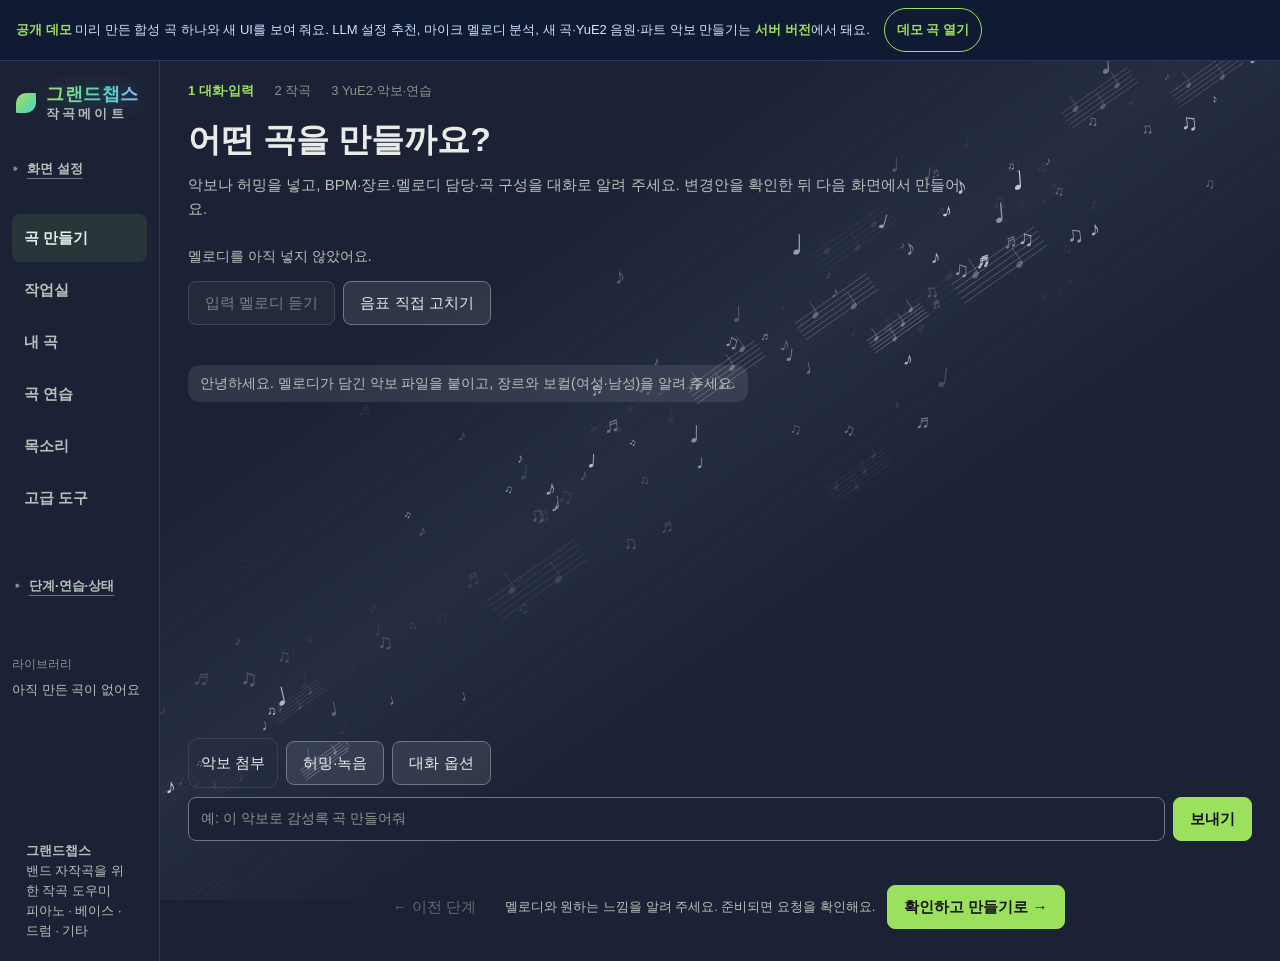
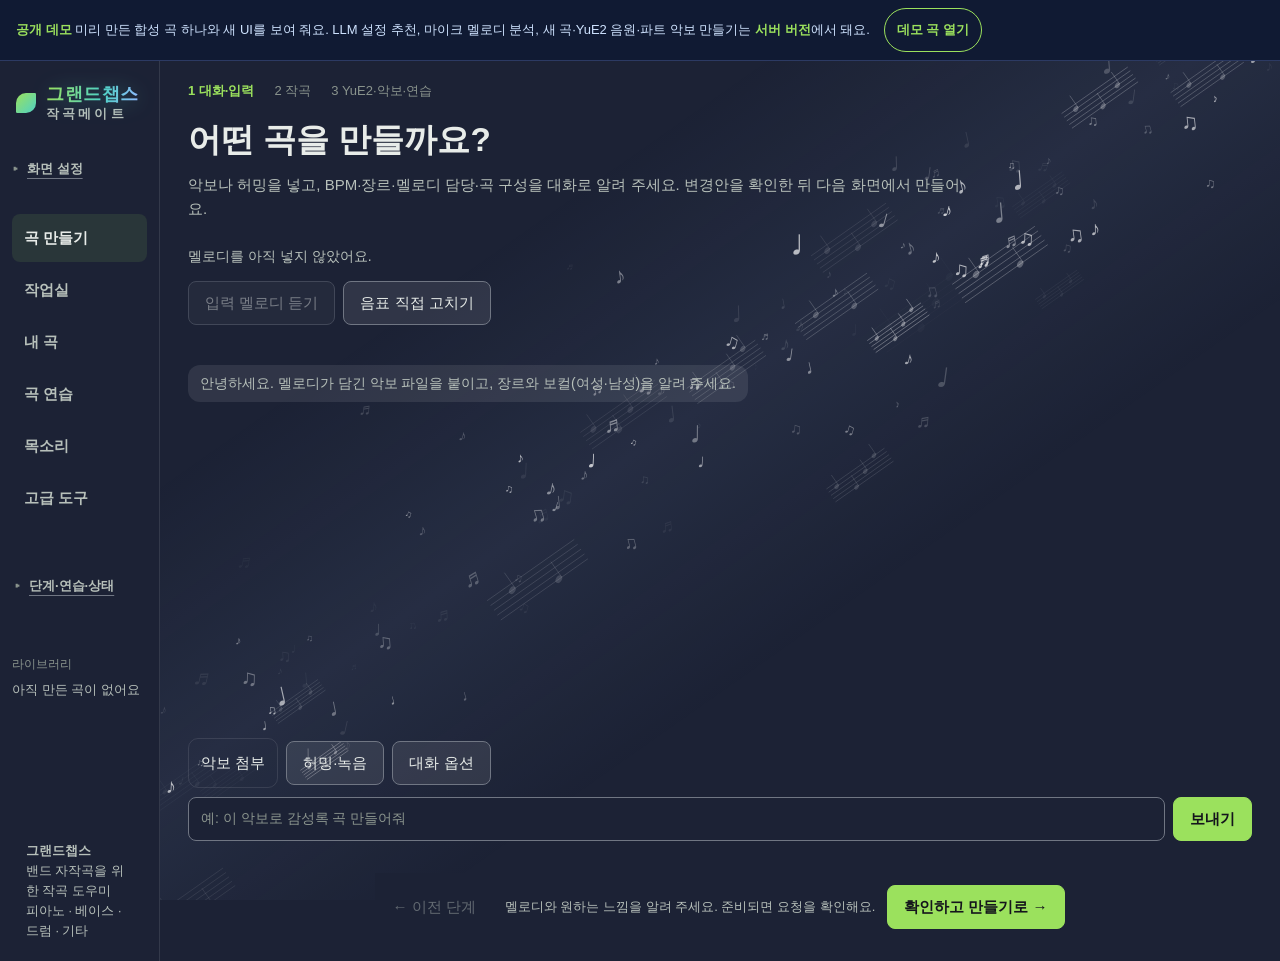
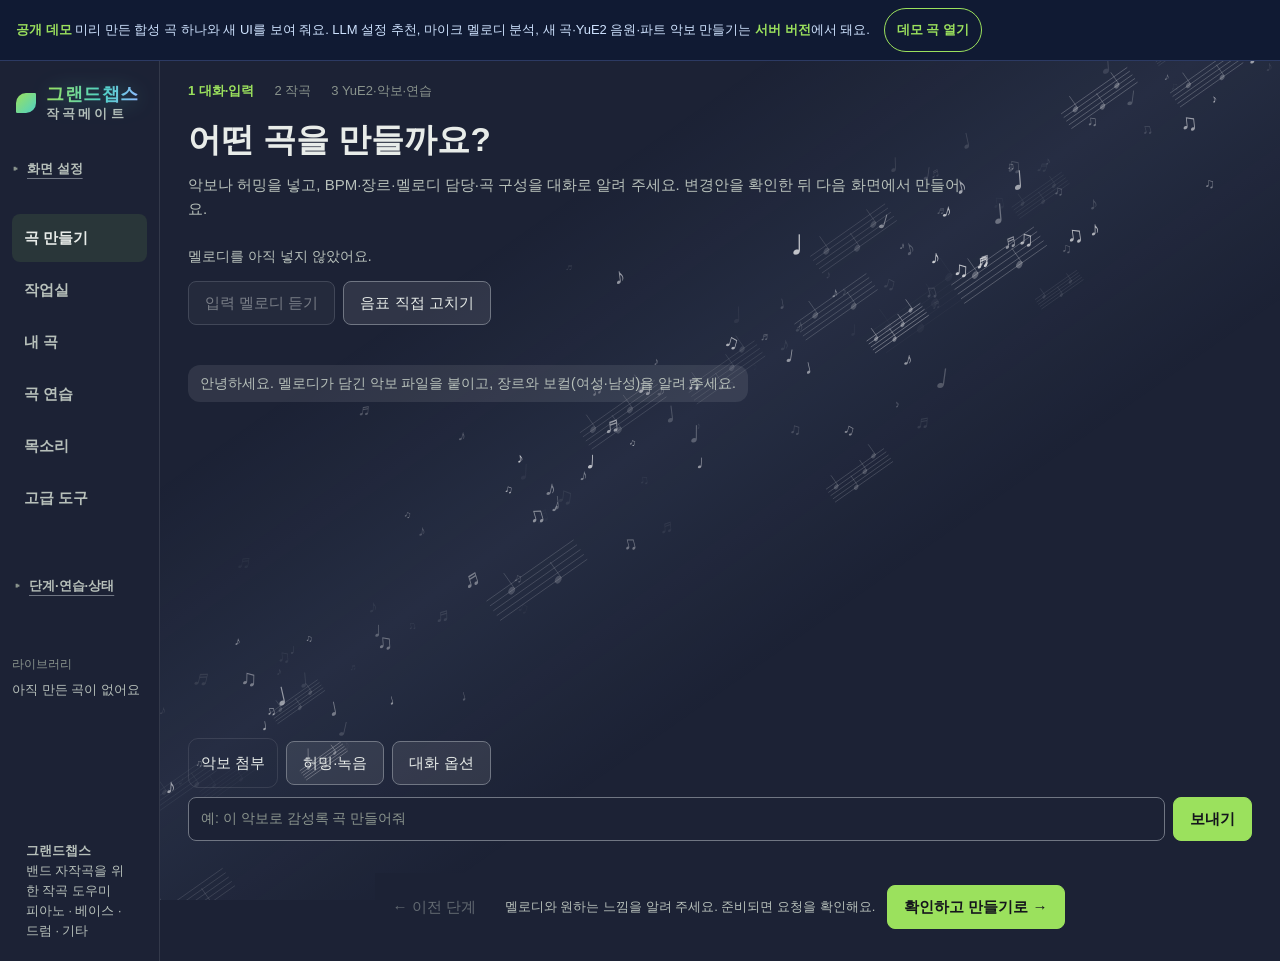
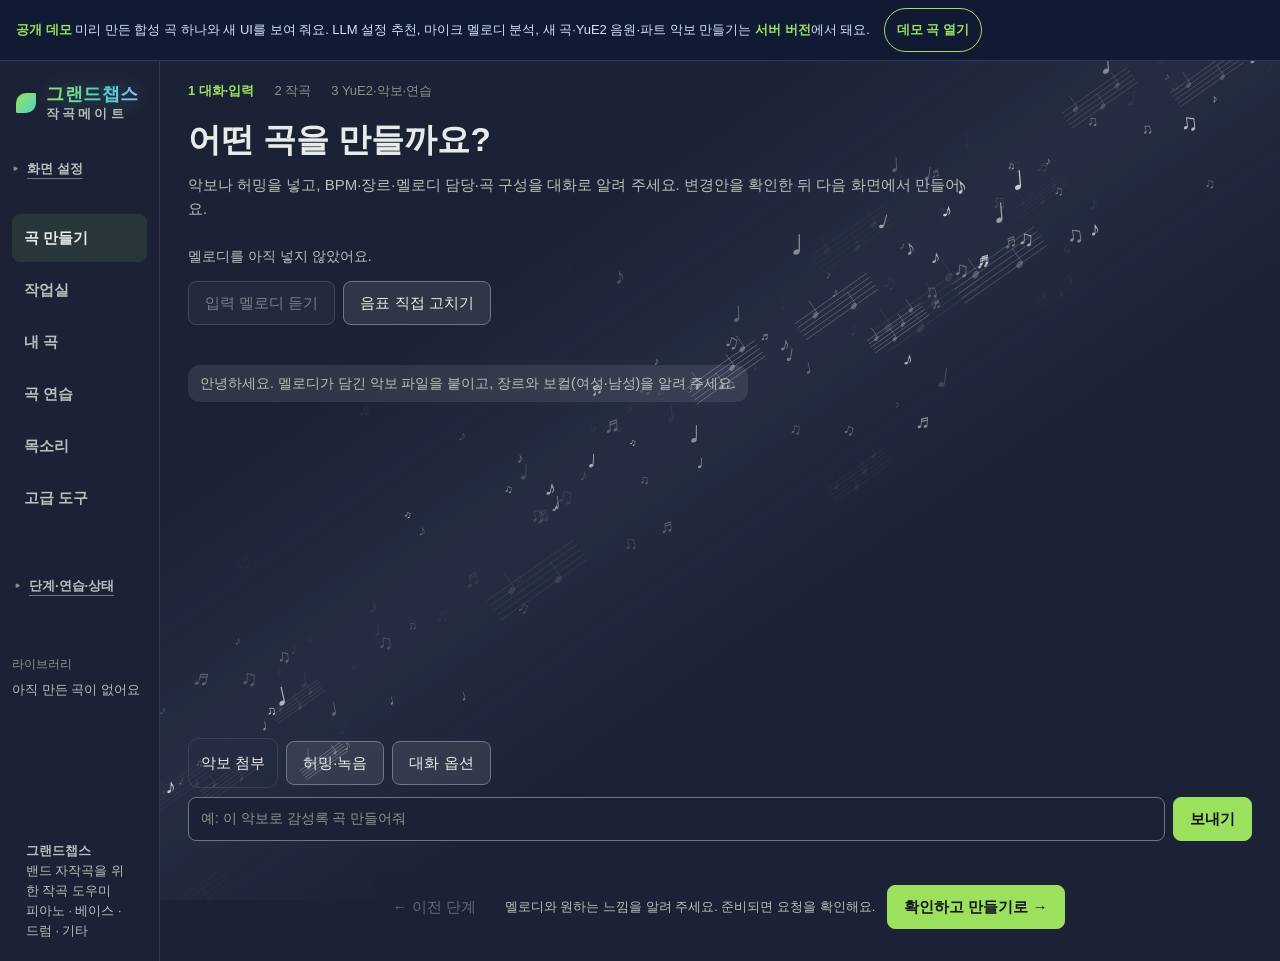
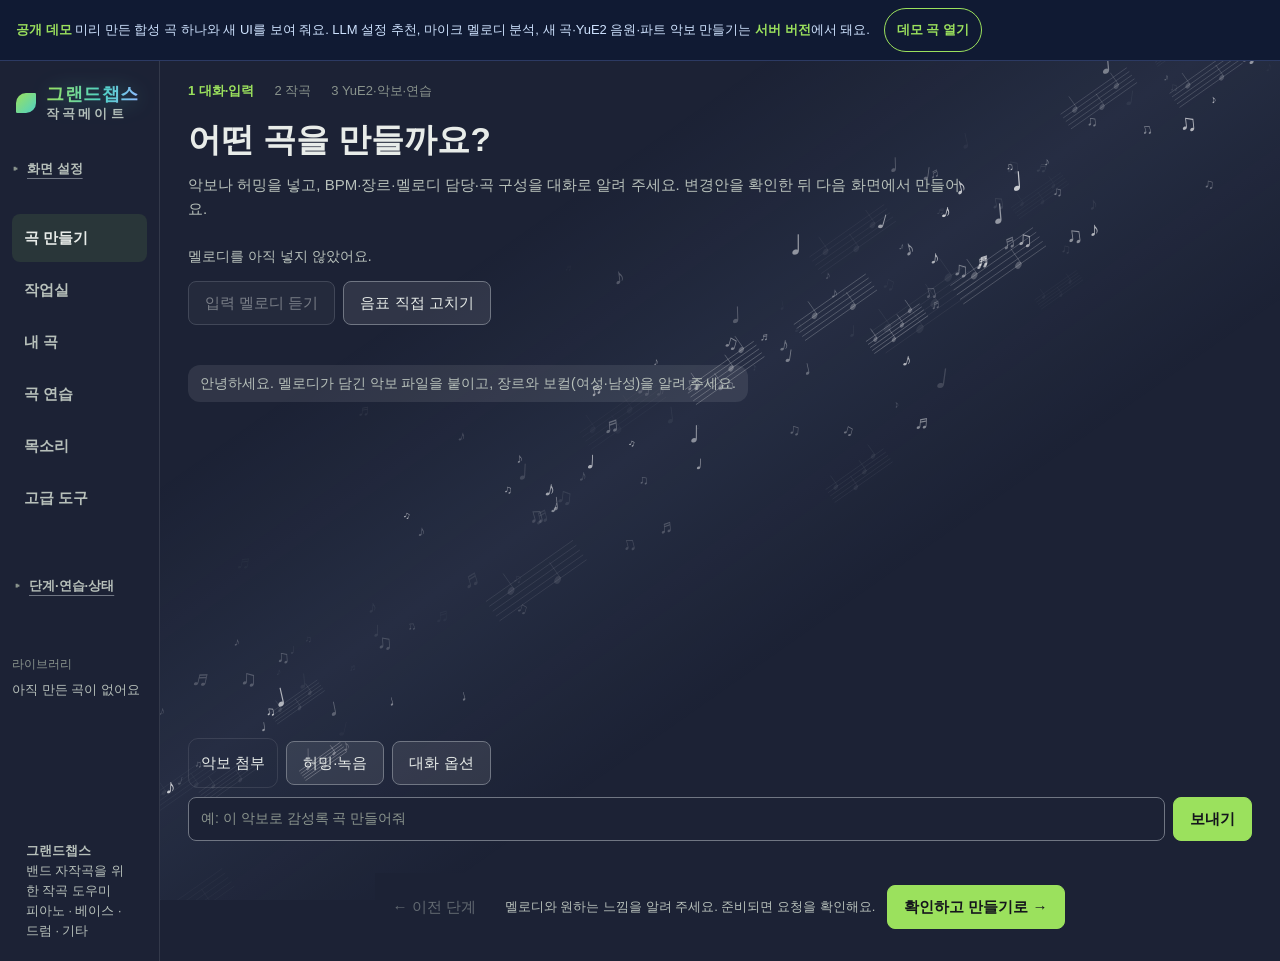
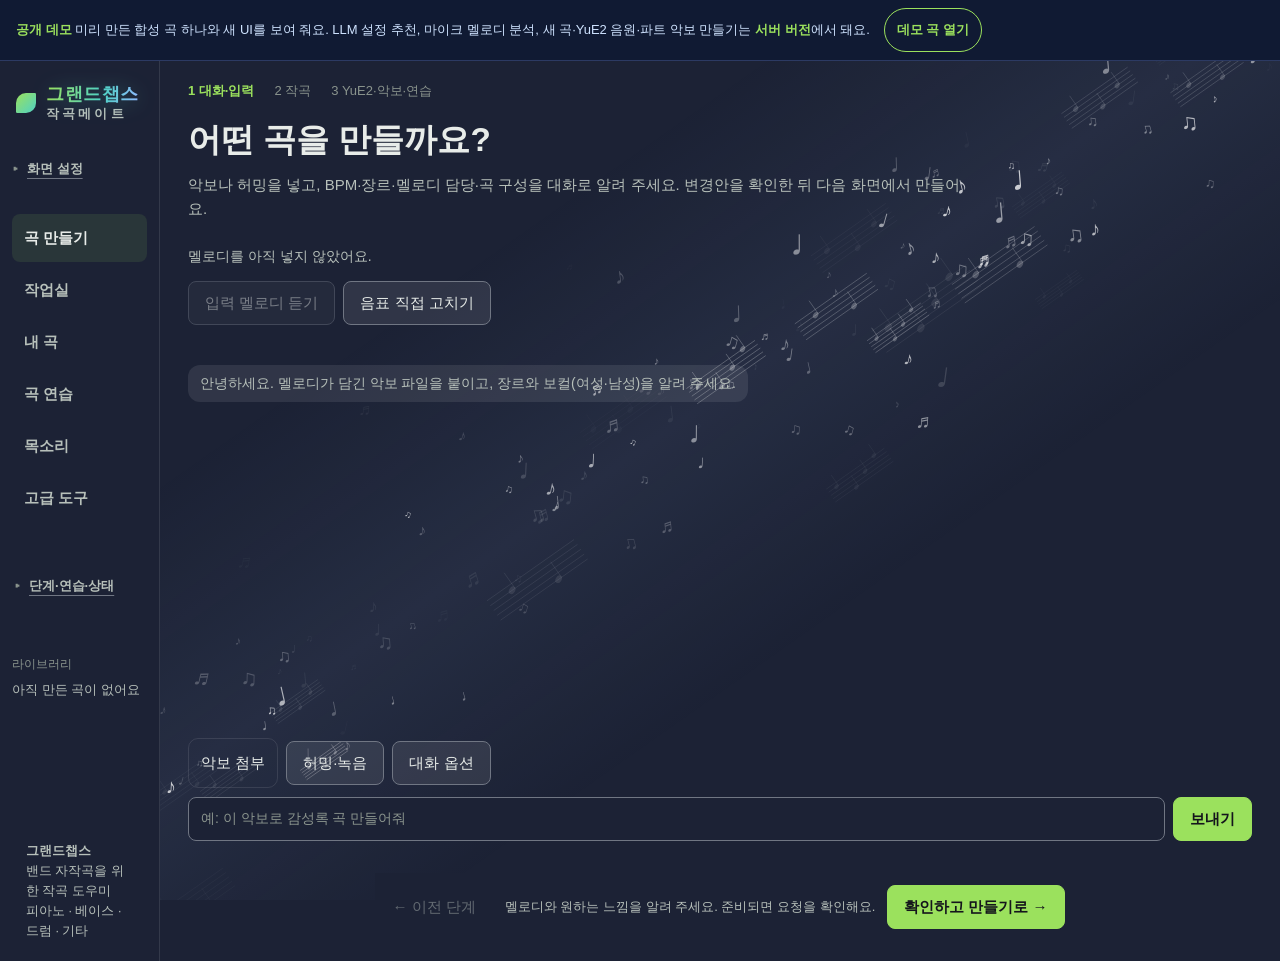
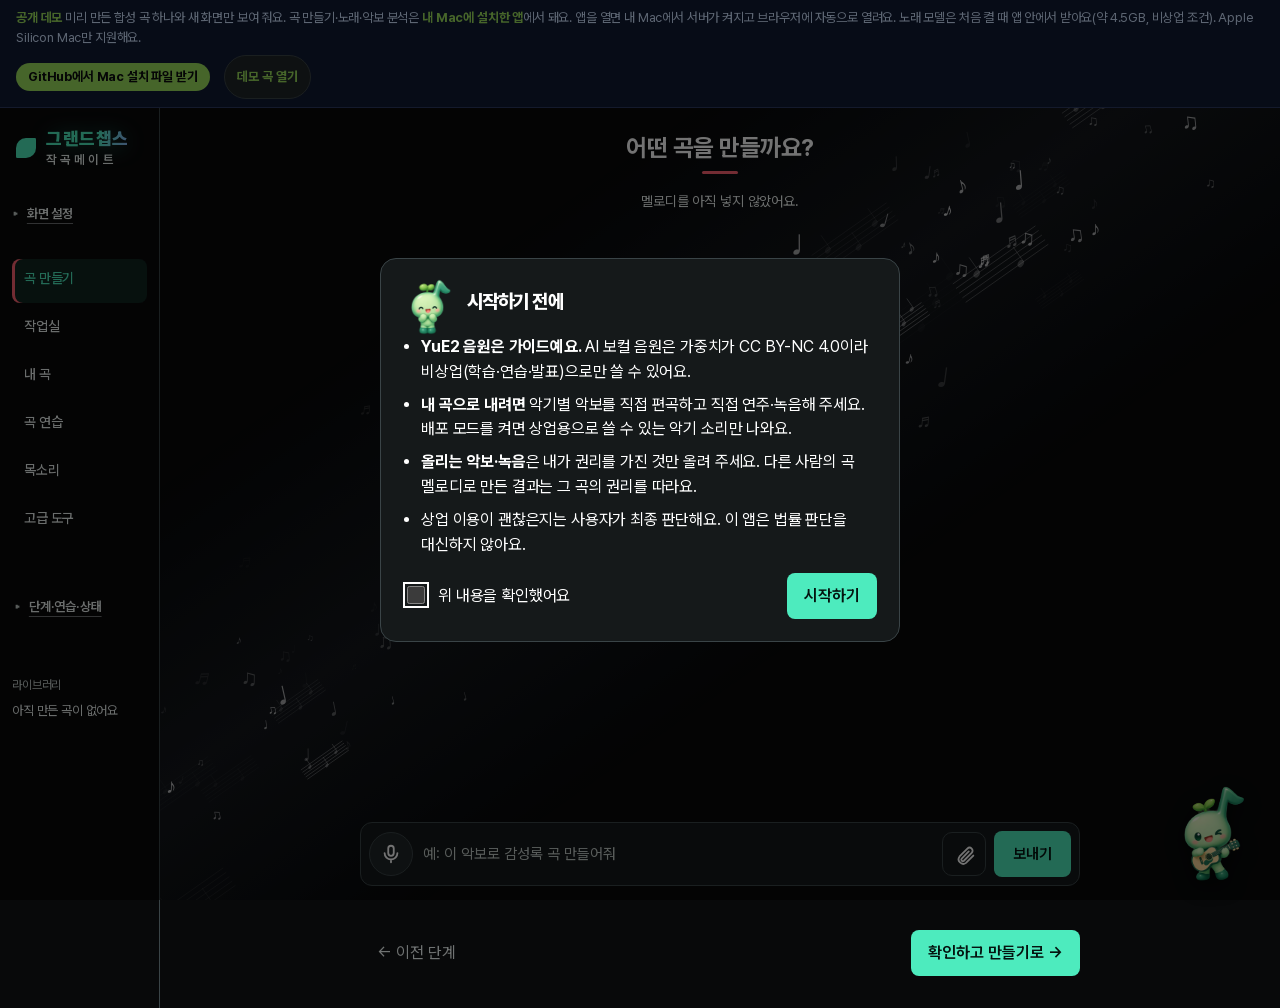
